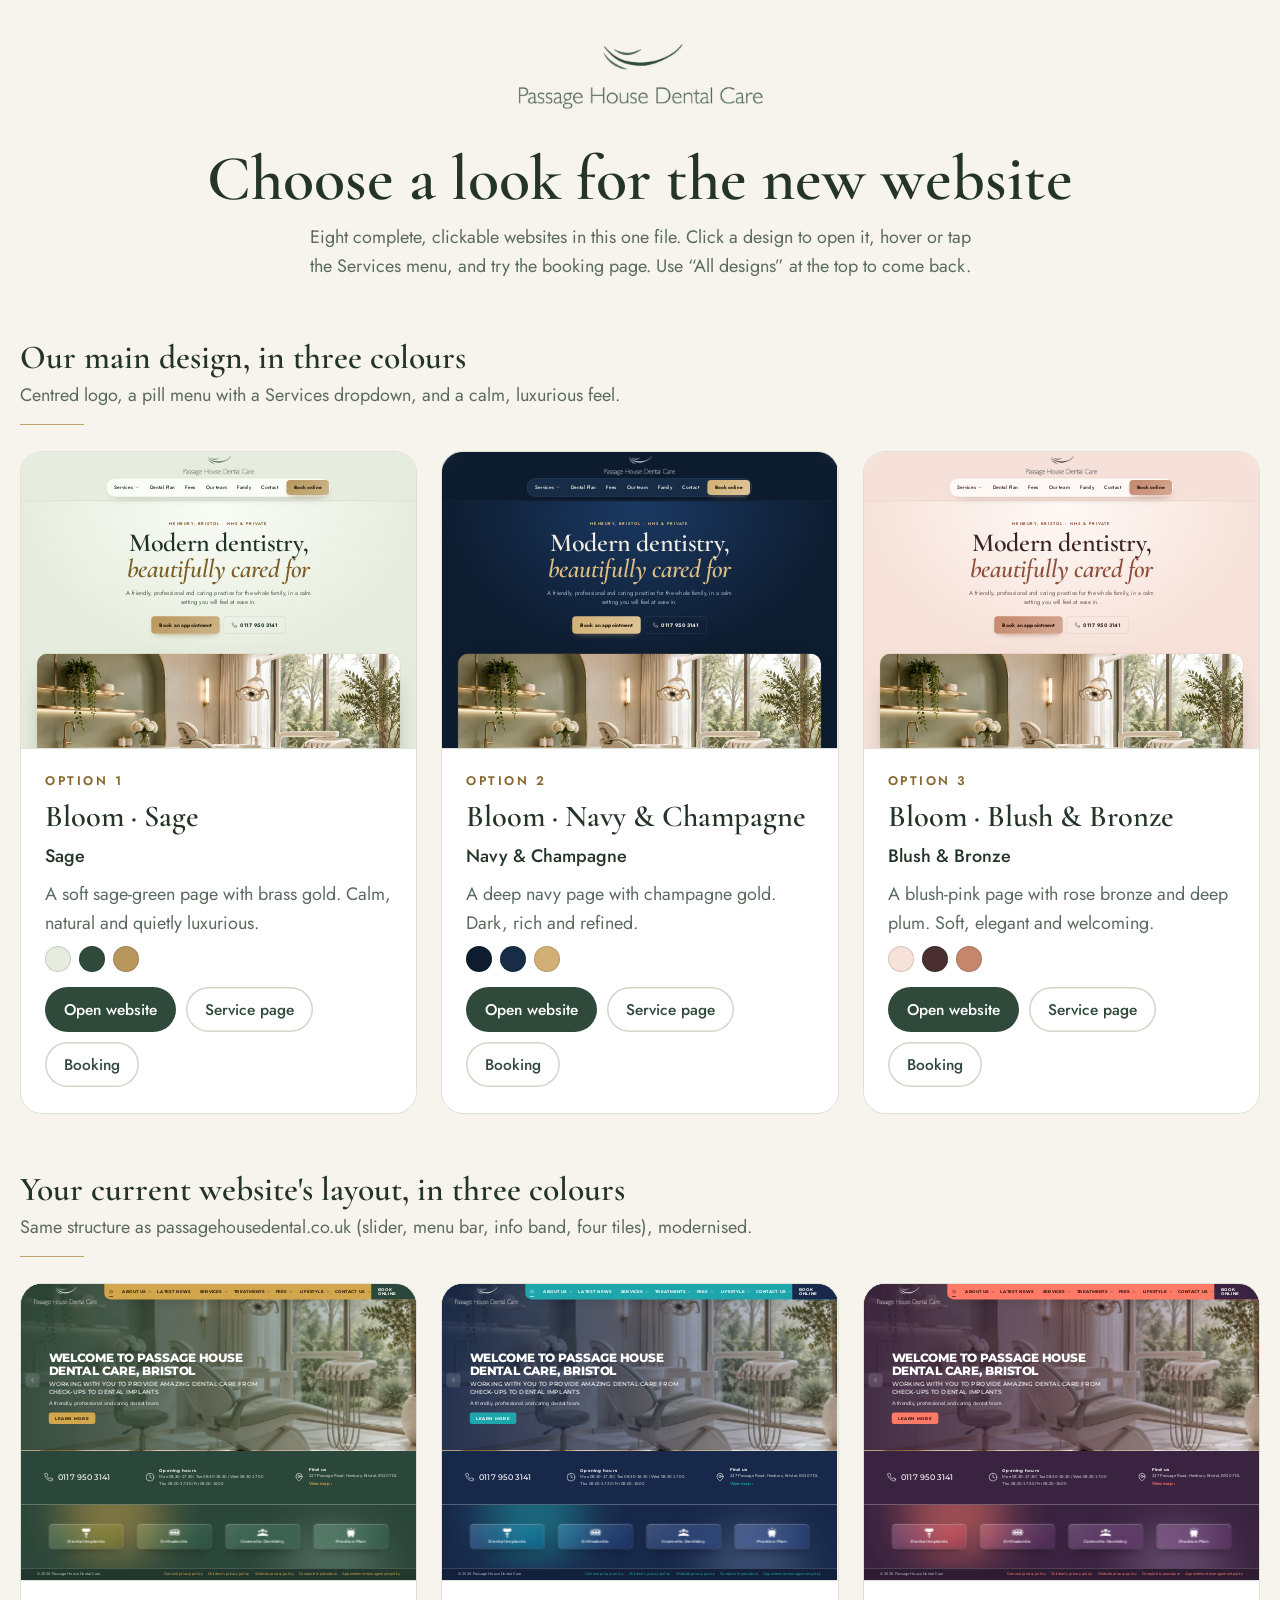
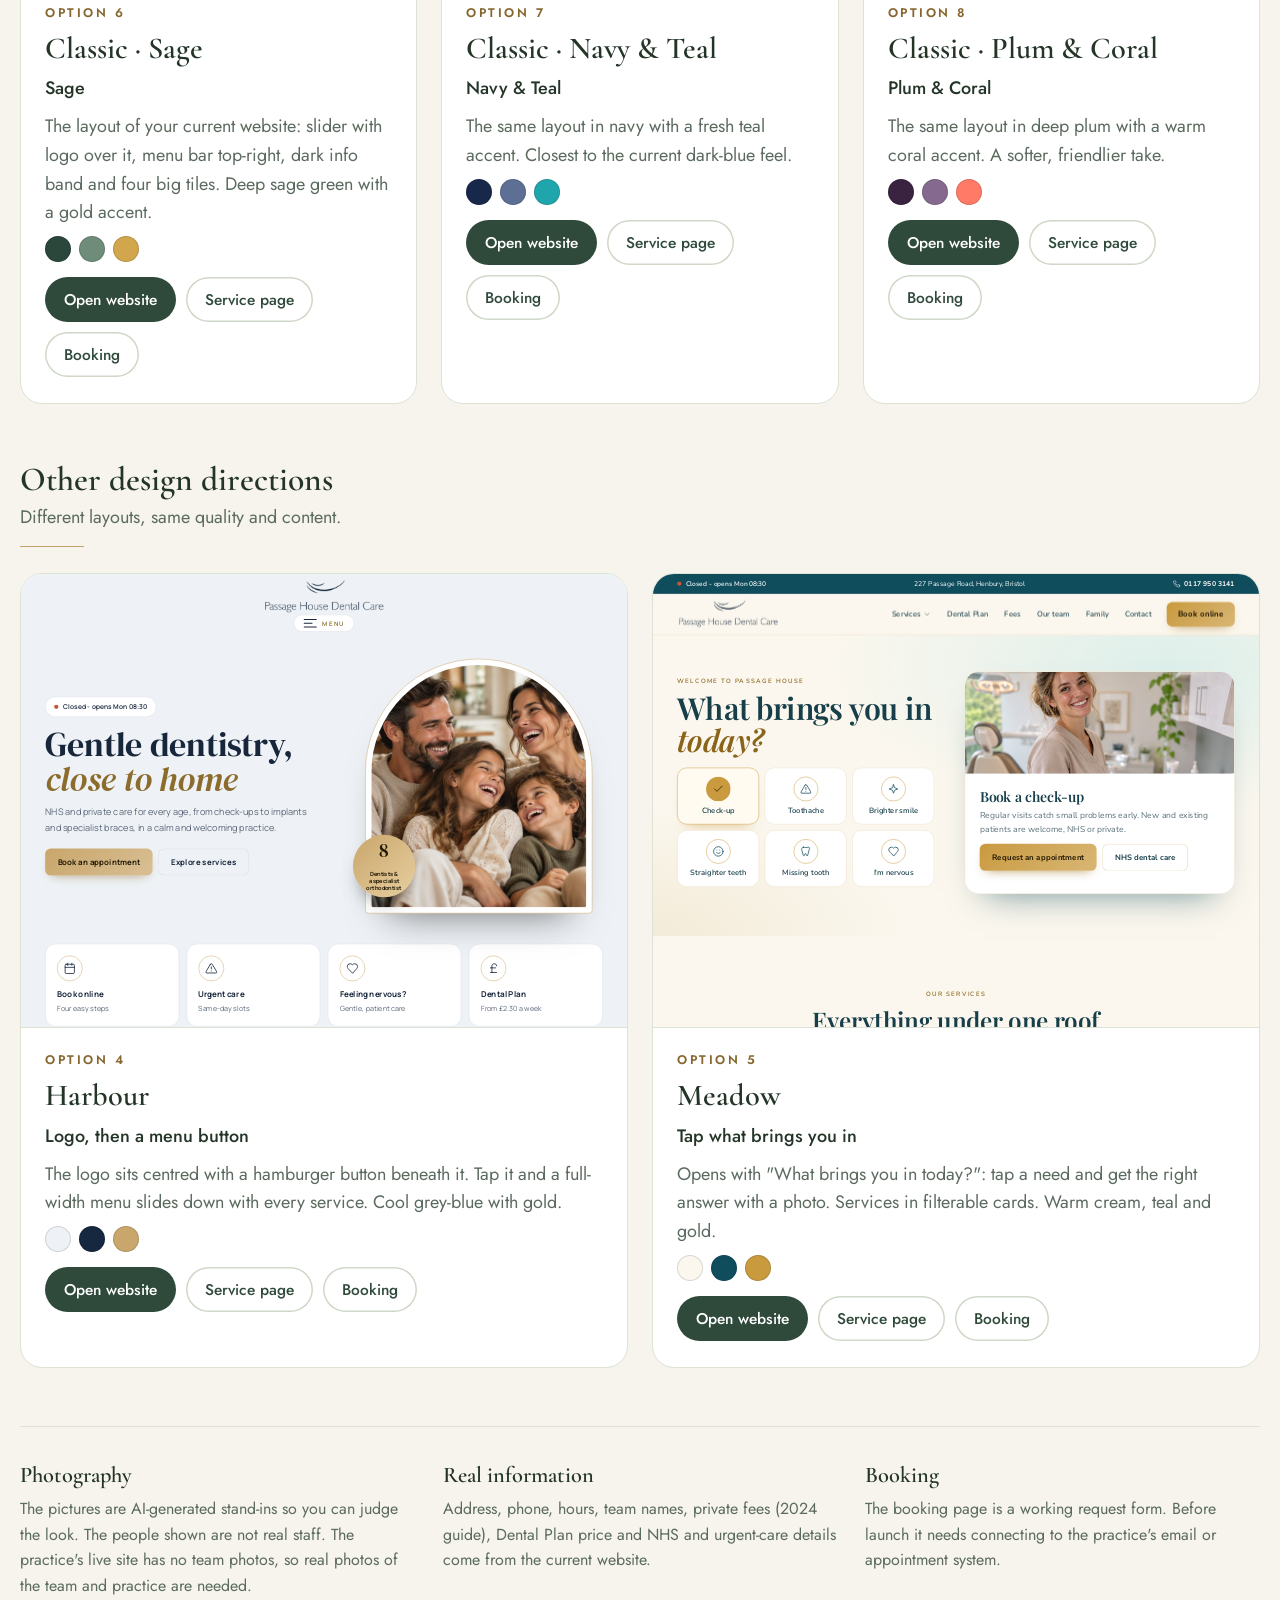
==== share/Passage-House-Dental-Designs.html @ 0d834fe5 "Classic designs: balanced one-screen home, even spacing between hero, info band and tiles Co-Authore" ====
<!doctype html>
<html lang="en-GB">
<head>
<meta charset="utf-8">
<meta name="viewport" content="width=device-width,initial-scale=1">
<title>Passage House Dental - website designs</title>
<link href="https://fonts.googleapis.com/css2?family=Cormorant+Garamond:wght@500;600&family=Jost:wght@400;500;600&display=swap" rel="stylesheet">
<style>
*{box-sizing:border-box}html,body{height:100%}body{margin:0;background:#F6F4EC;color:#243528;font:400 18px/1.6 Jost,system-ui,sans-serif}
.w{width:min(1240px,100% - 40px);margin-inline:auto}
#home header{padding:44px 0 8px;text-align:center}#home header img{height:68px}
h1{font:600 clamp(2.4rem,5vw,4rem)/1 'Cormorant Garamond',serif;margin:26px 0 12px}
.lead{max-width:62ch;color:#5C6B5F;margin:0 auto}
.set{font:600 2.1rem/1.1 'Cormorant Garamond',serif;margin:52px 0 4px}.sub{margin:0 0 4px;color:#5C6B5F}.rule{border:0;height:1px;background:#C2A26C;width:64px;margin:14px 0 0}
.grid{display:grid;grid-template-columns:repeat(3,1fr);gap:24px;padding-block:26px 6px}.grid.two{grid-template-columns:repeat(2,1fr)}
.card{display:flex;flex-direction:column;background:#fff;border:1px solid #DCE3D5;border-radius:22px;overflow:hidden;transition:transform .5s cubic-bezier(.16,1,.3,1),box-shadow .5s}.card:hover{transform:translateY(-5px);box-shadow:0 30px 50px -34px rgba(0,0,0,.45)}
.prev{aspect-ratio:4/3;position:relative;overflow:hidden;border-bottom:1px solid #DCE3D5;background:#eee;cursor:pointer}
.prev iframe{position:absolute;left:0;top:0;width:1280px;height:960px;border:0;transform-origin:0 0;transform:scale(var(--s,.3));pointer-events:none;background:#fff}
.body{padding:22px 24px 26px;display:grid;gap:9px}h2{margin:0;font:600 1.9rem/1.1 'Cormorant Garamond',serif}.tag{margin:0;font-weight:600;font-size:12.5px;letter-spacing:.2em;text-transform:uppercase;color:#86672F}.mt{margin:0;font-weight:500}
.sw{display:flex;gap:8px}.sw i{width:26px;height:26px;border-radius:50%;border:1px solid #0002}
.links{display:flex;gap:10px;flex-wrap:wrap;margin-top:6px}
.b{padding:11px 19px;border-radius:999px;background:#2F4A3B;color:#fff;font:500 15.5px Jost,sans-serif;text-decoration:none;border:0;cursor:pointer;transition:transform .3s}.b:hover{transform:translateY(-2px)}.b.g{background:#fff;color:#2F4A3B;box-shadow:inset 0 0 0 1.5px #CFD8C8}
.notes{border-top:1px solid #DCE3D5;margin-top:52px;padding-block:34px 60px;display:grid;grid-template-columns:repeat(3,1fr);gap:28px;color:#5C6B5F;font-size:16px}.notes h3{margin:0 0 8px;color:#243528;font:600 1.4rem 'Cormorant Garamond',serif}
#loading{position:fixed;inset:0;display:grid;place-items:center;background:#F6F4EC;font:600 1.6rem 'Cormorant Garamond',serif;z-index:50}
/* viewer */
#viewer{display:none;height:100%;flex-direction:column;background:#111}
#bar{display:flex;align-items:center;gap:10px;flex-wrap:wrap;padding:8px 12px;background:#16221b;color:#fff;font-size:14.5px}
#bar button,#bar select{font:500 14px Jost,sans-serif;border:0;border-radius:999px;padding:8px 14px;background:rgba(255,255,255,.12);color:#fff;cursor:pointer}#bar select option{color:#000}
#bar button:hover{background:rgba(255,255,255,.24)}#bar .sp{flex:1}#bar .pages{display:flex;gap:6px;flex-wrap:wrap}#bar .pages button.on{background:#C2A26C;color:#241b0a}
#frame{flex:1;width:100%;border:0;background:#fff}
@media(max-width:900px){.grid,.grid.two,.notes{grid-template-columns:1fr}}
</style>
</head>
<body>
<div id="loading">Loading designs…</div>
<div id="home" hidden>
  <header class="w"><img id="logo" alt="Passage House Dental Care">
    <h1>Choose a look for the new website</h1>
    <p class="lead">Eight complete, clickable websites in this one file. Click a design to open it, hover or tap the Services menu, and try the booking page. Use “All designs” at the top to come back.</p></header>
  <div id="rows"></div>
  <section class="w notes"><div><h3>Photography</h3>The pictures are AI-generated stand-ins so you can judge the look. The people shown are not real staff. The practice's live site has no team photos, so real photos of the team and practice are needed.</div>
  <div><h3>Real information</h3>Address, phone, hours, team names, private fees (2024 guide), Dental Plan price and NHS and urgent-care details come from the current website.</div>
  <div><h3>Booking</h3>The booking page is a working request form. Before launch it needs connecting to the practice's email or appointment system.</div></section>
</div>
<div id="viewer">
  <div id="bar"><button id="back">← All designs</button><select id="pick" aria-label="Choose design"></select><span class="pages" id="pages"></span><span class="sp"></span><button id="prev">‹ Previous</button><button id="next">Next ›</button></div>
  <iframe id="frame" title="Website preview"></iframe>
</div>
<script id="pack" type="text/plain">H4sIAAAAAAACCuy9e5PjuJUn+lXQWZOW1EWxSIqilFJXz+Zz7Il+OFztsH2rajcoCZLopEgVSeXDsj7X/f9+shvnACBBEqSUWeWZmFh4d7qUJIg3Ds77tz9b0DRYRenZ5OP+LFicTc5m9plxtozDBU3OJvx1H55F/oaeTc6uwjjekP/v/yUf/BU9M84yf3U2OeN/LGg6P5ucXZI0XmYk9Ve0v0oojcjWX1HyGGRrMkv8NCWrOFyY5NoPNwaJ/GyX+CHxowX5sgtoFj6TcPe0S4J4l5pnxln6eDb5ePbm1ru9ubk7M87eOHfu5eAKfl2NL0bD67PPB0N031F031F0/xf/4Zn8jlyv/c3WX0XFUBQv8mEtKN2SCAoUA5qLgnxQN35yb5AkmK9xRAldBhFdSOOwbu3rgQW9t0fOtTuCXzfOlTUayuMYKMYxUIzjKtyla/I7cpXE0T+KUdQe52OYwZv+NojupUEkcUrJDMtir3Gg23C3McmHeJkZhIZ05UcZvnyk4TzeBNFKGtSdd+vcXMBQ3EvnbgAb5s21Ox55V9Kg1qq95RaD+r2fzOJdkg/ip3gVGyRb04j4ZEOjHZntsiyOiuH8tqYkjFcxSYMsJXMaZQldsCH5ZO1vZrtkRRP+GZnRiPrZmgSZSX7ztyRg4/HJcheG/cdgka1ZM2kYLGhKFvFjxCqjDzR5JilNHoI5Ncl1HIdkldDn/izc8SnE1Zd26+2dc+fhKnvOeID79vri0itNyEY1IcNiQn6m/iJ+zOcD+vy49jMyS4JolZLneEcCaTZ+3dIoZb35dPaXWkGSxQv/+d8/nU1I5m+JTyJKFzgDK5rBNJMkWK1hTtJHmohZ3K7jLDbJBzb2FOpZBmFGE38WUjL3k0Vqkr/4yYbME+pvDJJRfpgrM3J3dTe6vYV5sO7c6+E1m5GLy8GtNCNz1Yx4xYxch36aBvMjBAi3hf8c7zISL2H0CZnvkoRGGXmkszTI6IStMR8lbqH4gSYkyAy+0/yEZPG2j1NikIWf3JMgWsZkhlsmWpAlVDsLViQLQpqa5AbODNA8wmgenz+YBeLPYW9Kk+Fcud7gEqbAuxtfj64YEbj0XJmYzVXEbKScDE61fqN+WKVk/Jk0Nam/yecniBhB471dJjRd8yVkfSbXYZzSNCNZjHtETCTMCNv+S0pDaWj22Bm7OLThjXd34eIZuLv0LktDU9G3sXJofwx3GyDIcSKNrfKweXA5JRMjfMStGifSCNl9RRODLJOARoswoAnJ/HsqjWpw6QxcpNpjz7sY4z6+uxtdeaOzz4fPxlkSP7JbNAuyEEbw6y4hGx97AIMz8ACuE0rJPA7jXZJC3bsZjJWTrRDJnU+2QRiyTci7nJ+9RRJvgSgZnG7N8QLNL8t8JYIF9IXd5XgjzgZs7kXn/qY4Ep2UT1tLVz/A5KZZsptnu4QSPyVbP4U9v453KV3QKPNDcx6bu3vSZQesOE5GcX4Mdnjw4PQMsokXNImClF2TvPNICfAEzCud/zVb04RPK1kECZ1nQRwVnbwJlkuKI2PjSQ22Kb7s/DDInnHu5nGU8RPJ28PLaWOz1Zz5KbT07nty5ad0Qh78JAB6118kwQONSJo9h0G0Iss4wUORrn1YwXm82cYRjbLUJLf+fC06mdIsxXJZfA8kGldvsUgJ3FpwyYRxfG+S7999iv7XQ0Af+1niR2kAwyJ7OJ/Byoc/JsTfZfGUHD5F3xvfTyYzuowTCr982L/7WfzUT4N/BNFqMouTBU36s/jp8CmaJHGc7T9FhPT7FAY0382CeX9G/xHQpGvanmEb5sCwe1PS76dbuDQqRQauYZtDzzA9F4qxqmaryZu7we3d7XiKfzmTN7eXt8ObK/gTboYJEP2LuyH8vVxN+FUIf212GZ28GQ49y7uFv8MgopNkNfO7jmO4luENDNN2RUPsoMrfsydYadGDbbydvLm7867cS/4na9W3qOXzqpKJ426f4HUym1xcXLDfW38xmYf+ZtsdOdsnw7YeHg3bdbdPogfL/iJIt6H/POn8IYIDsIH99YEmwbJj/AeNk1XgGyn8iWPtz+IFFs1o0jHS5zSjm/4uMFI/SvtSsU0cxZPOf9LsKvGDKCU/x1HcMXYBvki3/pwa+S/ek9Uuy2jCe+tY2yfDfXg0hh7r6+FTtM424T6dJ3EY9md07T8EcTJJN3Gcraf9Rzq7D7J+Rp8y2Cm07y/+vkuziW1Z5/xbM6RRkBrFTwKD2a8p3IQT2IAH9pz9t8+qrrUIBb8LNts4yfwoO3yKsJaNn6yCaGJNZ/78fpXEu2gxefCTLmyf3hTITcL/Xq5602UcZRPXsog92j69s01vSPhLnOBePh4oyDsCe9ePssAPAz+liykONaHRguK2jrdZsAn+QX+iq2AWAD2YwsW/DOPH/tNkHgbbw6co2KyM9GFlBMvE39D9xn9i3CFO01TshFkYz+9h0mxj7RjrgbF2i/Fhj5b+JgifxYDEFmLj6j+yCXUtawq7v88n2Dat4TSksMh9WHfodN+0HLo5fIq2eQPEIjY+8vds1oJoTZMgY+NdULjhkGREcUQPn6JdaMRh0b2tv1hAzdB2mvWBnlFRNANKt+cEZB6Hob8FksF/TIuZgEVFztoIou0uM1Ia0nlmQA/8hPp7XD7Rr1IvgSYt4/ku7T8EaQDNxbsMaYCzfSJpHAYLvtLbeNub8pf9eLlMaTaBA8y7l/iLYJdOvC2QOTO9D7b7bcwo52QZPNHFNKTLbGJ726dpFm8n/bG1fZr+ox9EC/oE57++EZeVjQgbU0yXDd2zx7X24fm0INqTLN4S00lFn9hY99ABm3f1MfG3ezaVmyDq2g50zIBZJX0+dHbSe987vSlbt34Q4RzhGfwUmU/9lM73vG993I68z1t/0YMSwXy/DOmTWNlP0bvvyQpIDXK7of+Mdw4SK36Z7PnNOPl09ulsWpnLIILpt4r5s6bbOAAi16cPcO1hQ9MYtm0m9j22Z5jWiNHSYr77wcZf0ckuCbufzhZ+5k/wwbv0YfX2aRMa54Pr9GFFnjZhlL7vrLNsO3n37vHx0XwcmHGyeudYlgWFOwTn8X3HsawOYceI/XE+uD0fXDNxhQSL951IPKK/7ZLZLqTRnJLseUvfd5aJP8/88Jc4SGmHAANwl9AvOxrNn993zIsOiXabX+eZ/0DT951Bh6RZkM3XvwEL877D/ui8Y7W/Yy2yP4A9ER2E5XWGRR/F36z8+w5MxbkziHp5TenD6nxw++msJ1aPkVmyTeJVQtNUWj/GArQtHx4FC8+BNeXkZrB9kk4028PLONn04yQAUgHfFE8n6dwP6V+7bGXTrWH1evUThGdW7BHbsUTfE/oAggV02fx7Sj7CmvfZw897sWksqTX8FfoZHSy6luGMt0+G1ZPPGf+ImBcpPzTA3vSMvApil15I3/YXFIj43A/nfDiBYfW+H1ubFI9OtYNmEOV9tKU+8qPFym79xA9D/+nz/jEIw/587UcrOskLi4lgVJMtnjnLor24UtgB78OZnfohyERBRjfpBJgdmkzhqg6Wz32xyPzxyt9ObKBrOZnytk/EKcgU3LclesUGnMyaFk+mf4yNKl9ansVvOOAhGHWtX1nWkG6m812SxsmEkwlGAYBLXYNmY2IRG3q6fSLI+1kG/D/TGvcMi3ic1JI+/MIe9TfBUzeISJqsZkbRXeJZ52zJtz7w/T0DCRVhtVusbmc4NMT/mYMhI0Yyyc63jOkMxaZhvHDPKLpMzEF5qxUTCK8ObEEna6Cv+8q56dqmNehNTxw/3jUD66QJGL10Atye6Kk/z4IHWuuqeTESRT4ughRYgkVxSE1XRfh5eXO1jtNsL+0sqWtlPkCeC9FlZG3M4faJTzOciF6paj67rd9y4fYaWhMfg8piX9vwTJQo7/lcvICGfXMnfwX98RO41hYBjbKu3JIh/9GDzljW+TvRpyjuJ3RL/UwmYdJ9CIeJmMPS/mLtixGXyyLJZnULyhLGPmi1kLCw3/sjd7hjWTlHu0qCxXQb+nNapjuNc6Y+PxfVEfCukGCzkngexwOWZ2g9PPamfhRsGL8aLis0m8zibF1UYi7iSN6u+R3xt24f5gPa+1/39BlZ95SEy/0yiTft18vfunDYekRsfa93yOJmai8mm9E2Ntnst5L57I9z5rO4bIFkCo7fq/GTQ+v8yLU6sNp5L2u6CZ76s5BGiz7oVyZRnGz8UHl5DlKDKb/NQY3ysT6q3jCeVPWmThLZ7JhxcYWaFwfxlO1tNi9DaV7wN5dY+iDp4vHGX/kwTWcM672hi8AnXawJ56G3Fysi9nZp5eItjcjMX6woW72nPjw59RrO71vpCnTFn/yGHFrWIa+YBHx4F8XoLo4t+pu5O3QHfvm6YP9PoqdFI5O1n3bNIMU/eiSQadYbZ+kPvZl0zLa7MKXEAX3+MoiCjJaPDb7eW+d7Ret4m7gjw/aGhm2NDHPYO4ytcxRe6uVhomqfWL18Kfr5/+paNPklX6fQn9GQSZZDi12S7+xcKwDKkl6VFTFtl26YXFwc5N12S5O5n9IS3Qe1VC5tzeIsizcT2G9sltfOvlhxpoCB+9kYmN7Do+GOQQXD9yt7C48MeDeGd8QioHtidW3R5LatVQgcj2FjhQ7QpIpuwJsWygjPma9ZZVGc0X1lMzYOS5ZCn/oLmvlBuC/dAPCffkY3W6CNoAHYbaIUSPbGf+pahr1MemQAxBtPAp8Ihw/1AjVR8qlJMz/h+xQU4j9OlkGSZv35OggXhniI0yu/2Uvd5UfJT4MFLUhsmgXz+2ekrDYK4OVB+Ftp6diXnD2GvqoZYgU/DHrMnuCj7Yp2AnmTeru2K7dL1gNpcYAtP4g3hT5HsV7Sgg7l+kw/bOKuikJ90Ovs6z2rkK1hTmJxor2ib1gBCYO8DqSGeR11ssjaTmhY/qIqs6Ausz+j2SOlkYq65kKMCxRfrBOusnL2K1RXvuF4VcR0axwJ9pSzVUKDwlRFxXE/[base64]/6l9OGBJlkw98M+0hpQzZarlpaxaEVeW+Qc2MfoDVDThDyug4ziSgGbDZrdaYmkFLf+0v9C2I2b7o9utnL5V+02+D7dbTZ+8vyVVBmvU1c+Mmz6K/qdgvgwauFWd3XN2lDu5WQiTDp82P2Nn9zTChtf/[base64]/Wwyq7D6rIeonvVC7iQQcGFFLwv7JztW/GjPjUwI8YILN6Wm88Nlu2jy0Vd6CnNZVVcGufEjtL0dRxU0fcl/Zex7QdO7F9wGdF4G9IXDMlVMYUZ9Tf1XacSGEWrSRpHBRdpfVvh5TRCJum/hwpemvWxpvWWzzhulZJ2AG8QFzX8+FNWgTvDUs3E9B/2frql86yPdu2J/Q4N5eWJkIw5SY/0ybi+PdF4+wJ9Z1XbayNJNkpqUKNJN8/fo32iONq9Jl1z4e8gMWauCawZUOqexMznrgS5NJzQ0AdNfu7OMFkHiwWNqtPYbij0Z2kc7jLK1cRgaSZ9G4zS7vAcf03Ly9Byb6LOm224ugHCcXp1zZadb4NSWcsrb4aSVDI6nXs+FFXkzLLD1Irt0oiL0kjxdbrxw0I4xHtHlqLHZRnbga+bePJ5Qh/3p9D0GsUYcLo0XweSfITXEt5AwIdOkBmF0nhHQtF+mpMSOHoK5TPzimolGirVBHN2+VqC768Kgs99nMaoYhvmKrZvLZOAy64J7VaOX+VeVJ2+6q09Ve6J2kUCLZaUiXi1KUrzssdFu4g+fjWfsAWrXX7Zev8FOjLONuVCSKEohL4QM/NXL1X1Oi9S9R5EU7XVyN8cn3vovj9XcJLF1PIi34afm8/rTcnKjG+t3lRzCG7F6iP61soEIH+JxUi69aN/7eKWFN58SedzMtsfEVLLSwZTfMqK2cuE2OaAa5eK1ZrFT/[base64]/yk5juYuWHF8D6YBblaEPyU/3zFat+pel9MKa+KWBOE2YeQtE0ZeQ39LbDKsMxmjV5BrqYWm2X1/5if1Ra2LtmyrsfKg20BtmD09ajUaNPGzeVXq0yY0b7XjhE+qU1O7fWR12jAttWfGUd6k8lxKwwTPgL3K1VzS6ebFA4XmETYLaTIGuxVTsKwXEY7MzHgxu+/H2+yVKhLBTLJK9nUxsKyYPfCCBD2193V5r1DRcQehonJ2Vde5G1kZDFvRqd9ukrKiJA82LLAfhlX/OpngSV2aSRKgBxXXZcB8yExaaxfw5MlkHAwbdUnHKl0w8mxO5ms6v6eLt01fcG1tRdh1jzn1OU7ZqU8+Ie3egELbgMSlJ00b62/J8571+iXu94N8spb7/MYp7jYpQgENBuVwCfyMhHRFo4VhhquKFF2wZoNTGMKv8euw5Q0stjvE3h0Xpm1BN7E4YT4ptSMolXjpqWNflc4dm58SS6Y4cGXZveHEVWw27Qew1CPVfj8lfqLlGMkVf5uNyQk0j0YRf7IWojjrfkSHf5iw+LPB/sARzeKnz728fB7FIjFfJf9qVRiId3zylYFP8iUnTRW65pV9j2sDZJNWGWb5mRgKD0PJL6Hpv45W5YqpfhI/nnSeGswIUMn+aPiN+6J5L9nK6vbLBmeShrMBHcwdktW7HIqYKQ2/6qywY+izWNeXGHMFt1Dio72chqc7hTWiTMXH7fe6crqrWmjeVM2CdkLfZd0GaohlE8gRv6BCR1l0oORlJlVj5WWQ8iiURfz1TCm9zu5fpisQfihj3jkoSsxHcFTDr1jhif2ub/PqkUopDJBOswFSWnOn6rHaoJbOW+K3llQFfMDNFSp75ey+z5yzayJc2WngIEoSE1z4OIUdu5LA7RauvxYGPTNeoi6Ev9h1vTG+RfKNhei9cV2/JfvHxltm2q7GTYBnaz68rSRSut58XR3SuHEB8HMfrysIXeg1i7oo0AoH6FKkqrV96mHQd+Hm2bgdDyr3Sj8L5gdeAWouDaFpPkFKORQG0xNUnHkzsqLUaLeP8G6XFHXNJTE2uj5PnptPEwYol6OalKNHnVTIfYXwL2b6MIREZ+S0oLXjp8yOU5qd3NlN/Q3aUnnlJVcPro0qpNoSZ4mCrXS5EAxJY7qA8rRtE7qkSdpP6GI3pxBYwBle+JNNojIvQX60+osd37+mZW/SIj68OH1wfFmZ/jzeRdnElkrJ4XtNNR0NRCekOfpQEdl3+AQpdubxZhNHLCfEB+anzlvYJZgGAtgDzGrBU2qZ5JeYLOgWIs+jeUDTKfkJo+mDlEAQehz5IeliTMuCACkh1ze/kGBJ/Ac/CCHeqscyQnSXuwgXhnR7BOe4s0sxC0cwzzoYxvbgJ2QRz8l7+C+mJjAIpHxgD0zx8Dak8E/+CVs38p48BtEifjQ3fjZf/wxL3e00rTX/qNfpseI0zauDRFcNlbHADIL/9DD9RZdzXBP8rFoddN6cQw6Yn4I0M/3Fotv5e9qBoD14nc/Iv3VTg8x7ZE8Smu2SiHTn5J//hEH3zC87mjx/QB45TrppD9NmyN/WPr5MEv/Z3CZxFoNUYKYhZHua+2HYbar3Mgy7aY/VDbWXAxp+YmFP3RjCjLegU6BpGsRRrxrYwCaQR0m9J//W7fBopw6LUwyWfKskfAuwD1LIM/SeLP0wZekhIKLxmezFC97chyxO/BU1VzT7Q0Y33c523Wcbr98hb9lkw2lIaWay3QsDInNYENKlPbI/sMqhG1j1P/8p9gHZ826bCd3ED7Qr5pkQChEmvLdEbAt/sbiFcCVYVxrRpNuBzzsGqe1y9r+UZr8FGxrvsm5DCSI6UNkvcIXy6RP/E5NTmpX05FkxSMfuNExNe28Vc2SQC8uSu3cwyEh+chA/sQXl/vqAGS9ETHgX6YuRUxfFLss7hdwhli8mE1aXk4R//pN8xxcMC/X4EZkWe4+lBnlPIvpI5KLdPclJM7FN2yDUT4H3k1Y4kw7dz362NjEFgkFs07Js0mfPtvFj1zHA54R8TzI8Y8Wc8Bb/z/8R3cB/+cu8ocRfsrZYvhL255RgXH+aXYor5w54um7iL4u921KErwabLyCvCfUXzx/AX5O8f/+edCB+KaQZ7fRK0zxlB+LYOSg+EdSuvOZ/YkH0sIZs2ZWkhN1rtyFMzb/9W7dTuu0kosJS1KQshdKvM8hwR5MOJIBi/SS/+x35Lj/qxeoHMV961ffS3ofUVgFNpQPLn5jLOIEUSaWysFTQKxqZQVrUHK3gBY3MzE9WtHYxBBEcyiA2d1HMetDNy5Z3zcEge8xsla7jcDEhlmk77Kb8mTHmpINhhhhzfQ7/[base64]/kEQCe+o+lH63Ntl4sWYnMRpPM4iug86xZXAq6RBUOlCbCofjSnZhQ/dmFhdsA52JBOSBQvOgBiNqOEUMWWvC+R3W5G+iSzeuQd1NKb8hGT70m3RI3hj61BXPBgxFFsyQ/E7jUQS2gTt243y2812MflQ4IHRE3p/[base64]/aCYwYesLO+opmV6CWCaLVdQiutX8q73V+WE2mDyY/[base64]/JX0YdOB+xIuJsuLAEtm4JkV5f7GytXXvHf67uniznki3xML3KHruwHfP+P7Qf21eqs0T1tI/cq88VtU0cfOVGKa8m2mYD92KRxOngjjlE0BP3PCtvbTyyxLgtkOZoMxK1hVp1fiSxa5KgNyDGeUKzK6nUXwAOzRQlCuXyDPJ7DgrBY+grw9fwvqmGtQ/HcXcU42oYk57ALLIPNn9m/G/87w77LU8ZJ9ySrKt9eUVZhvI6nvBc8XC56PtVqckDCOt7hq8yfy9j3pZk+kT+ZPPbaFptB5fPwMj5/zx4v8TmgkY7DVoNJ830FVOUlquN2gO+yG70kz3TA7oPqpz85CeeeseeHvvqMFz49ZiLsd3+A5B3nYnIHWd3UGQoNRHazuc6cnseRKIgeJalkX2thpyGfbZ8XUZGyW792ZYjLmYTC/b9J3IEu5Rd1Nvmnr04M9gGKSemMG9710mCBhbZ8+bf1ogXc31vrvsOg72iET0sGbpFM95Oyf8mA/c0OEeLLyxfB7yvH7sLD+qUNXDZSrSUoDZTIQ6596m93TZ0iOXN9kKFKa9/SZyee36dzfgnT+gpbV+2XF0tKzfOpZzCYZ2O14N4dbAz2PgHmlNEoNwhqGgrib2zdZMcuNk8yW7rSZphUBRKWlLawi5AIcICWtLF4VILZBOzd06e9CuEiJbzI7OqfIis2aT6Jqo32jhYR5g8sEp81kLSrmbAN1bBSrXdti9cWG3Pokih/JO5ZGv5MS5mKsFEV+T96Tj9EOuK2PHWs8GVgdUB6O4Mfn8rOx4tloYhXPLMW3/JnHy0FLn6fk3TtIIGyaH/yMBIsnMnuGzP43/vOUfNhF+MiCHv639K4kaYVxtIijX0Byle/5bSFNh+aNn1FQpt6BoJt1OzTq/8dVBzU4wYb+P3FEJ6RzuwMR591PWF/HII+U3i/85wnppOs4yToGrtKEdJz+IlgF8GATRJB8Wn4EZWxnwrhrcsC9s/Gz3+I/+kmWdqFL0JtuT+YYQPTfH6Zkq9hpT7DT4o9PJtgRPpP35Ml88MMdlW51qAJcvN+TPazOBJiNn1FnapDfdnRCHIP8hS4mZGCQ39a7CXENcpcEEzI0yAc/mxCPHHLZEzWpe7KYQJUfY5NPw2eDbCZM6vlDlHVjEwZqENvqkXPiuOR74lnkrVyATQ4rcijEi3xkmyBKu6lQJPhgYxCqn0knV5EUNfofrc+stmpb/kebveGkAeqDe0/aGgY7auQ9+f3HyFx8NtCTyRA3ZCELoZiORX/3OxKZG/Lje9ZTfPjR+twTL36Qn9ufUb/Dq0NhHlsA5ig/732yi7IgJMAUic94l1GtV2v7h0rTyARKtaZ8VH4m1WmV6mSzGy1A0xaZC/IWtCznZGSQe+RGyeM6CCnpfvf7j9HiMzR8T34gI2iJf1R8MyX3b9+CFlT0AfEcFqSP406xDx87H3Zwejo/4yHq/LYDRrbzF+QcOr+td/DPXRLAPx/8rPMZm31LOvg1dqIYQXGJQQP9KH5skfbqWjz4a1pWhIqrhOc249xMwQ4ULSJJBpeztiZRcyW2oaQHwI//FD+y/Qo3TGQuegqdLLsAmu+KKx5b8Bj8w08WpLtMwKmAIhoQ8tFgMN5MSRRjNmR48UyzBqPg7J4ZBNkAediCrMKf3fcIZHDjrcLfVTNp5XVJtPIzOMX/+eHXX0yclO6/dTtvwAPFz/xOT14cmXKlzNwBW/t5SyeE3SZLJmtPSCdapx2DbP0MpJwJ6dCnIAUVJ5DodTwhHT967gCsSpZ/DFSd/c4JG9PqRbRixgA3iM8dg8zuewYCtcgvZ37C35W6S4HS2tPSwOlfEiTA+bfwLM1rhg5VS8CzosTjOv5AQ/n94zouWq9qrtfxYzeS+DDeq0JTxcaq2Lhb2Ldbk/nSCUUWbN9toTPP6Jbt3O9g505lpcBMqZubCTIeyDXO8hoRswMJ9EzF18E5DMgP70nUUGK+S7AInqReqUMoce8Seeag/+8/nQFBiYC0fDoTE4m7fL5LRHfX8mfo0gol56i5hqLrHlmb+Ly7J5xlZdotSeF1kJnhiPxIbND+ze6l+fSTjC5Eo6DpeQ/vG3RKXBVU1umSPrnwpuWHv8XdPdQ2gf8YJHdTEd4Y/0464LGCMhpDNOiUO1zvI1B1uzMtjwhm3e2J5DKS0qs4KhF9yvgkN22PFbI904oxWtrUrEBFgr1HymBPyHffIaFANsggDpt/gwzgTZe9gjMHNxgvGGxoLz//L+xsSc3L9nKuNpApR69+aGAHizTH5D2J7z+mn3EKGZNRGj/78e4d+QDn1y50nKiD+AgIRu8/ncGQ8z2s6DFu50Qlu2HS8JqYXEwkeU8SwU4ugzD8yzqGJZKWquhurVucRH/7nvGK5c6194RfDt++J7xiZU8quzefvvIGRm2jn/k43anJoimr7D1ndZ/MYIE7pVggaAv4IblKzPvDa52HQRTMAz9SVC37I2VwLrpz8z6IWBOZ+biOgU512S+UggF1KUizDhSWynYC8A6MMlnthTpMvLO4ReK3n38C4vEDcxkhOFvvP5350fOnsx/vwE26cEcjfWBYmFsY4Cb88I599SOQbBieufG3DSMRLWDZuQk7AGh8UQV00fx7HETdjqTUYlOKI2UcQ5kI8aG8cHuw6vi3slRWPtcD5BBSmWF4BuLy8bNBFlxOveFHbgHKt98D+9gFhwKL/f/cV4Ux6/A9t4iD2dRB3Rd8iLUszBX/1UPWfYptPkJL/BXQcOZzAnsImdWPj4vPPeyYud2l60JQXfR6JTP1cpPdnCZb1wVo9le029AkmIP8HEegIeLvi60lGKrS1sK+lffFk0EC2RINfeMCd/epJ6RJIkmTnR84gCPG6nw6Y399OiPIc7z/dAYBFp/O8HD1A85EBIyJ+PEH8HXFfVduiO0/fPnDO1ajehvm43qpmg25d1T2V3XYGBHS4cv53axmsUR9FpYx8uZV9BGP2Fyh0EppKPRZs6r0wt7JnXziC/VRwQQGeD1+nhLptn5PnuS/fwIFfG0hp9KNDltvF4ZTMtsF4QI2Xool+JVV0gxK1LlUujyva0FL2Tl4yo/IZwNZABTB1yB+G4QWf9ufIS3UwDIIwAPCYc4nAnx4u6iUAaXGlGyAtaXw79v3xLN68AU7Zd2OBdsJTfXLMI6T7oa8gyI95jHa7Tu4uyZov2OFN+QcShQFZOPupn5uoLHysclK5PQFByLjByKrHYjs5DPASUne1f+eoyCa/8ZHobxRi62fqTZoZYui8akbFGLCaziHYCE4huLm/3eSmVg5yAGdMjEPkb2O1umEdH75/QcQtJPgAUXpzh/ZL3gW+uDQdoOgjOSPoR+RDd3MwL/pUHOqElJCsWSFYMbeCS5N2qWFpbvzQxjwjXW5Rc9usAaIrTVjLAJOVcElcQo8+/GHd2EAJZTVXfsJLdezDD+WOE6miOqjKqpb4QCBD4roYwekKrj8+AsUroRKIn94YocE81buVVdiLt5zbgVarTBR0HJe8rQG/4gcFwQcwA4tt1olwjATXK8obepSK1U5Znb/KvtR/STLYlqvx7QdqOFAduaUb0FWr3zbL74tJIluB24Zvh8VLi+72QbV+ureK8xYMplaSmTKAIUdHLZiYR7XNJpIzJ+ZxX/48OuHDGLEUGON6rDaXpd0Y7X9K+nJStvXKFrNJQZp9wjtWWUPCEVasf4AsQ5Plsh3M5bXIHTjByE8xB/i6XaNdpWliT/EU8AXSLEC+MGe5r4nxUWG3vXCLiBpFMN47oeqIASuDk076HrV+QhqTTApwi2b0C+9KSl9mqo+NVhLKa5AsHzu+r2Si34i++jjPRQvwKTQkQiV0MueWzfn1iX7L9OL/4Izh/EA9AvOn0E6f2STJJ7iVBmkc8tmVDzGeTVK7RQvmUKkA9SteChEaDjF3bx2TsvgIf/dAz38dbElRNF8l0AfBdUoXiPvJlEI7Afuj84vbIHzccKfn5EBodE8XtA//+kP1wKVQzAHfJokxVLh5RWEmdCDmuuEwpnqsKfIFOENifMD/fn3dDf7O51n7+FVvb2uaqU4vReLgpT0d7CyWAn8qHcLCvbjXa5FKtsdRFWSACLL8EiShjVahI/tMisLMWPMJQbixtL0bLIXCNc2CyB7GJAweKAh+OkI0BM/3BTIJznAcJcjBs/jDWVRYhRwhbM1hUF//+5TUgVRuYaKEK+eYaGC0M4gGJn4zj1oUbkLeZlCyv3Sq6bshEO2qpBMWZLNcgrmKlLJ8CSM14NoJ0/fUwpLlKEN1aG8RU4hrEoGYz0ZgxVyiCkyhgJ+XXlQ9lDZ/3o8oRpkCtMCNcAXQkIBowyi1YjSfBTF8IKhGCYNIKFSellP5P1npSHy8/[base64]/AHkPbL1V1RxQZjbNU3ivYLQO71KrjxIOWLkqawhCQR+a8KdB9lTcwol53+BJubJbjNL98czV8g5SzCjF//0FYkCB9LXAW+ag1Ygil7ekidj0Q0PxZyQtV3LD+ckdIP54QYm/KwlpMI+s6/NkPqLfRXrK6lCoI0sNtR3tum0Z8C2qomykFDWMv8oesRbVeS7s80hjMgxYUzyiOQlz9MjwqqMi/oE6hcCob2toTawDDVJA1YaJG4Vb1tTW1RAy/[base64]/4IVmjaCpLmSOeN5b7OkyO3ApO4EqHg+BcNE9eea6htXtWQFRwLqMwolnqCWBQNKYtK2AiYMLac8cd2v5pBEFvOUR5OJdRDOYNpooBSkPlxGSXBqGIe1EAReHUIagJrK7IXwwO2rqR0ZUm7UpmCtUFcE+1Amv4X0exDLcH/KE/w75hucSPDz5Ny/[base64]/hWu+r972Q7BrTn1VTn8GhO8hfHMn89YKEWqwzauTnbUDnNCU78E+fwaip0JOuQf+pEkIj89F/oJUsufV8+RWN14XF4bUycLDsz9eKFPt4fedpLLk24WDSZ5oWCc0mszCI7smwwNEuxgsEFDRYIfyQHsdJgDJSjpqbbu8VuYH5YZXUC/i7JrIVfckeg+g+pGRgOkyf2A8iUHgXfVMgxkMH4JQqwc/[base64]/V+AUSzUi2wtHyWN3FnyghpR0jkBKyrIcrwcwJZvUOThlbCJQr9QAOg/aOccGG0Ub+ubQlRKZ4sj9ZKGY2NomzjM9lwGxX4WIoZYF5SzactJso5ZUW7ImsJza0GpzGud6VmxcSjjgpO84Fc5zMOxN2/CPirYIKpoLCv4YYPS56eV9qnDgdnl7MlQ3KHYqsLYnQG/tg7mRzW1VGuC9nAZUt5xXwZoXmN5wl2YvzZPMlAYPuNnKeEovUuG14yk9KKa8CZrtIXwZFmxNO/0QHj20opxfhTzC7QHOWRWwvLJND7Rrc4wae1IghHwDQOhx/QpUgPcNcxXwSx/asOqGDRK6jTzbtJHBL1mt5KXHTaIAxYSJUWEyIGQ3bx4U2CAOuqxttvx9XGVGDFm5C+ylDb0cYkmJP4xnwB2quLF8bUAWlbpfv8FHhVg6VGjZGBXgdUmEIDdMjIfF+/wqlEn4Mo6z/QlTe8CShPHc5U70begFvO4H0UmH23TZ8SbyMR9IbGbJWo2gw8X+cPnFjv0Rtv6CxFUOW30I2yp3yUrUjWRjp0o/eQ3+MTaHz8YsgXy3JfUmo2VsKpnQtpftcBH/0E/pqxL9q08kn00ZNKScPF9hIBz3mjLG1wuPkK30HyrohKLPdeIhcwIFsMM3ZAfqHGQQifToF7gE/[base64]/yB+k2iPZZLBXnlQ88XntpVIvEf4TiaZbE97S/8NM1l+qsUrWMwd07pbkS+81mNY9UL+36mLa7MKXO3jrf1/BqrHa0muGwglaDK1GrBamSVK7U+sZPvpQnSJrP/tA6Z1NU07hdMFwGzgS3AASIq7SVNZbvmDpsSMH88StA4m3K/FZ+STCwVEtwFNleAFpzModaMazGKbggJKbK0Q49NtqjgzkIYMb33+J/6Jz54JKf/vzXP//pb+TD7y//dHszITOAokwMshGZmwzCODW6IJH/EKzwBkcv6CxeJf52/Yw1fZM+obZS2kAPGXCDsIUKFLBm+lTaew84l4g/cuRbG137Dp+iyQQwM/uS52AcLrqQ87MnyZ+AbwSsKplBXnHWw0P904g+1j/1mh0W8+oC4Lwn8OmeQShNmj7hKkD5blnF4aKfSeeYX5leDhd3zAnGdFoRhKsS2qdonZirUPhYScZeWwZbbcOBZZwNu9K5HkohiVXhYKUagcPxk/4KWApwhrYHcD9Jk2C0QwE65wYwlT21OrSi00AUR2A+8Aptp6Fj69x4Y1lWjw9LGJtLgJ916Yrj3LUOEWm9TKDJwDo3VA6HZGiVKDkZWedK3ctfu33byd/VeKaLMqxX4VkqRqWsEms8yC6ihuwAaah9M8tuQHWPVLU350H2Q1W7VDLkM7WLaT/cH3frZBUo5rnk2cmnpDRUtadBhI6UQHKVWqYGpYLtNByuuo9qEK1pEtRA3HIfZNjPttdgpijRjiN0wx630I1DPkxizsIWRYtsnHIkj00OAcaqCJpUElZuBsrvXTRXyaiguwRm5xomp2r73j417P3hsLT5jdwpHdSkgIRVLcBy4hYA8AVMJB/BJEKbGmRZtXt7Aa1Wf+n0cu5CuLGeKwsOWEEmeLD3QoIpV1dMC/QnT+JIWro23kq2OcFtukwIOFKD02u/fv/aZZLIkWoGLR3pi57w7+im7o3KDlr0UBawmlR27B6KHn4MA+n2jvyHP0RVOojZqR7BbUuCZ6oFHES978fWJiVvwTG/J7MpWOlJbEo/51PMqO0EnUA+SmiBjiAAVVzHirpIRR8e10FGkQTARIOUyrp34kWHZxYr51DwXsFEj6Szz0IglCxERcb7a9fq1c3I0E7Tya6d0CgsXWuGGYXo18L/Eik0WaEfi8Ea5eya0pt9rZOgYoiYartBQVHpV6VZwr+utElKlZZEwzGTDT9F+RcKFDuz/LxKWzlC2hTpjIT1ygQi0O2gB0AQwi7mbNrRTY264H/0g2hBnyYjSxn6Izhu0xmWzFKVWWLviz4QK0XKLI9azB/8lhaThUM8BhAPVn3JpxbnRhog93aYNnlx1COQrFTMMYgmjA4jvART4SO9gHklfVTd9nIdNjvSTK5sUP7VA2xergwsMbrQAzJmbmNexXg3LFyqB8AED8YCaXkeBtv+1s/WjGnqIssEQ7IIA6UXjZW4zPwrYo4US9q0fv0gal3C0ntpFWH26x1t7l95+VYgkr8EkX5YINIPUGnAqhAaecZfOV/HX02PCIFVXX8lkkRWzIpHSutfPgFgkz8mV1tNoXzDeijfqIxo3xq91/veHbLL1E57ys0huti8PeolxAaR3gBPQhQDViAgilJ+Axg5OM4r4vqk2eEliTmo8JK5RT7fOcKsUlJZ4Rq2bwPeT7RkvQZhWO3Jg9Ya2SQl+NAX4Q83Qu3yDguk182q74dh71XhSmz4foMj19d69bCq2y71yp3OPhCbtnRtS/yxx9zwUPEnKd2YYx8+qDODB/aCBJvVUbc//B1jdHl/GWSTOXSn7KXvvhucdGegf7GnvjPcYY/hsrMuSwSJ61pd2Y58EAXbh1Dqpe29G9cH8sJ+u5ai36IzDHm6bNOSLK95GFf5AxxCqaeO/W58qIRLYKlTV6c0IZWAhrWfdoPNqidrRwSRwrj9l3qVSLpw8JoYY4R2/ZAcWO1qp/EL5l+HQXD4hzqwD31sW4MWkdCUgyTQdsYiZ151KTNN/nZed6eDp315AzZZPyunZVgdXF1+yjfiS/SaaFYyJBup9BvSZTVaTD0pnqMaYVm3oqqpV/mGNmTvsWEKMyUIGZ8zNb/vMScROT4BKAUeuz7G65QZTbEELzke8A2ZVahGxXMbipximhX+WGnVZt+6u9xid/FptwR1Y9qO9GHOeMCSG5Wn4MzcmhXdO8qrCbD59GFOwkDiSV7vxlROXOAhN3MCw6hkcNxmBkf0WMngOMcZHFGBcvULj9DabuCfsR1R/vT4/qgkwHCHJc5Iqh7u+Dx6vXA98qan8QvlyWnmGIZwxnJeFf24EGn9VfuX2zlXr/JeRenwX+jCKk2WVyVPFW/WKr2ar2pxjQo6dYKX60CKr3LVTM981Q/mp+ZKkJTew7HaX0Y9abXwXXEFqDzhVhXSM+RPX+EjC7ldktdvrqmCe/17ksfynKRCdM6FBtE5R/XUYFwxRDbfqhdVS5psOCx5QOBAQQ5sVr62u3PBpCmYjL8nLD7sRB8rT/Kx8k5zqGo9bCfuG64jkG2h4nSTvl29ud0ejmtWqDgcRxmMC4M/fg+jX7TkYO9groeo6rwhPHyBVx2DqynqzImSgz26JXA4YwPs7a5hjsa9yhOnJ/iv2QoYbsKW6R1j0SVTYoVbhz4H0b7iACKek8Kk/+Z2dH13aZV8YFvyZbgqttqR/V4rfq3sfvJ4SAl6slSMk8K93mAEw6g4fzcGIqt8epiXC/iK5Dq0I247TFppcf/hXH8rtRkgtcHL02D3oAHkqvUbh38jkaHKxBACxqTjgUhpltBsvsbTbx3qJiU0aIM5R+asvNOUcZWDb1VzjbXyeQfJPFEfm8o+MH2J7luMx5qW02modOqV41HX0KryDTRkByGFw1VVWy47qZ2m02v11jpl7znKvWcc3/+yo9ixsFLlnhIKo6uffv31Z9In4e5plzwjhYIg0tB/huzJ5Ld1Qin6sOySR/85nZCZTT74K2qQmUN+8R+eye/I9drfbAGU1iCzAbkKd+ma/I5cJXH0D8pzHK2zTcjhYTCJH+Rbtj+dfd4DbZy8ufVub27uppjzaPLmZnQ7uL6Zsltp8ubu8u76zpuC2WLyxr4Z2M5wym6AyRv3xnOGgynb8JM318ObwdXVVNxQkzfOnXs5KB5gFUBx8VKbvLkaX4yG11ORyGTyxnHtmeVPhegweTO6HF5jeyBCT97cDG7t6zH/05m8uRpdX19eHJqG6BRDtG7t64ElhmgPHHdwnQ/RHjnX7ogP8c65vbl18iFeXly5154YInMscR3DGYwMx/EM0/Z60oCtse3Yd40DvnGurNFQGrC9sF3LkwZ8c3N1N/byAdu3g+HQKwbsXLmed9M44EEx4Dvv1rm5EAO+vbm+ubaKNb27u8jXdHDpuI6XD3g0Hl4ML/M1vXWurauBNET30rkb2I1DvHbHI+9KXlPfdq2ZNMTxnXs7uMiHeOfcWNdOMcTb0dXwcqAc4v+GMbIhJkylLV1rk851nGzixI8y8h9+4m/iaNEx/oPGySrwjZQmwXIqrDeTzn/GadYx0uc0o5v+LjBSP0r7WOhQzhrJhdA8UUgtOaMktSryL2K8bvIpKjs9BJkfBnOFsNwrUre1Z106lUnMc7A1u/qhpornKYPItKZsGoq4sqGI3WsPO5TTsq2pD/0gYbyKBb0zCERvozcrmdGIgqWRJ2ebreV7LpjfP6P8YOUmaa80oiZ3v9mqRy7KfnaMw1wksE15rsVwlzB3l5Ou94KkrxdJm+eJ7E+CRU/0J7GYAzabBrhyj8S/vSju2qvFKKG4wLNerPu4PqDUEyn5Kje3JOVz5PCKiH/gYFF0QVT1uXlytNm6H/mnef7IjjFDxokR+FcRuPL6OP6yDOUVMbJ1M7s8AMIcYwWjaHM/VMHwoyCsjiZldZCqn2Ge6ig/OUmcH4uwj1kL2/MTcsEKbB7GCFJGoNakHlMkZ1j0F4EfFqLWyALQh3PItzwEN4FzQ5rHstuqcy7mg3VOmT6QWRo8zLfloUAkK+fMi7EkRNpDKUqbJZ8qkoWJRkSWwZojhsQS5okHjwfB86ob7Hay4lA15fn3eNorlBS0TzVzQt1CVtp+qLe6QOXVsGr5Gg4VG7nV39mtUMByd7/GGpmTwvsZcTx1rCjxgcpGfkZlgng/K0egiFAga5TTvrDPIqZryqXjscuVfGpMI4IedS7/zym3B272U+8PSTPZGpg4quUeHlcVONhT11UG6A9LBxk96IpVwOgyMmqI2ZVntc0OM1QozweH/MsTI+dEeXNu7+W4ZEcZl8zySuSfOPtEyn3T8k3Nu7M/[base64]/os+99nkcswSR4jPk2uSzl3MYRXKbiud1Y76akgzHvC3a5oO1wlIF1RmLsscKy8os57iqsoeBlOT6hMzWzUlHpYUfFlk4+D6H24jtB+YGxFM98wTXDVxVSzpplq5wiPygi2meKssu84PjnLKUjzivHgPdmt83cYr5e6F9b+MNiyTSraAMCucadK3xWOoqOf2wGX0rUT/PvIypltvSKB8xEEhjcAY8GbScL/jU70pZqptssgrLVH5vn5rTQ6baAyXVZiHGoNWRKb7k2gZHzWU0jgf6lh2AB9/EAViYjNjRVyS/Ke5mm2e/aU58KEw2CdoEmIqgogNI4scj/iQVHYBVEf+Ndil+yMuTliC5Q9FBkPOh/yKjIfeof1iTPkE6U8hHKMOdHupwuqmnYpXhga1MVi9F3XGavoNV7jHHNiUaTKFZO8kmVPXhb/BrHPZanPV7ikiOBn/9sttFJfhilIrFkcO72DrVWu+pLEwqL/ySQkSkjXPR/GNNW4grIXArG4wpPGJ7BCaoxfKoZFMsWRYxZCGjakqT+QFXFi5EiKvQEMh8GI7hoD6qwip1ytBy9UHVx/cgX/cLP7kvLEOkO3N6ZBk85Zd/kz2EVNL7Hi13at7foxUVCYHbAD0sT42vdOJ4CENjLoUeM/POkVqK0ORq620tb/wtCdhqcSVAED3QJOuaFz2y3tF+Ob6LpH62S+CBUB62dGhttL3EM6rQt/[base64]/[base64]/b7yz9d/frnPwGSGWSIBfUnWfsbbinlmD6Sh9dyF4ZsoAz1Z+tHNERVkyIZ4FqGKru9cxC5isFaObcXd3YOa8VgqBBXa+R4CDzGMK2Gl543GueYVjcXt9btpYRpZXvOeNAM23V9cemVMa0Gtm+NZUyra+/auc4xrW4Htxd3EqbV9ejGvYVeJ0z4KsFW3fxMPgDwFLlhT5pBq372oyTe0ibcqkZsKledU49uDo2E1xAZaYxjyZ+l/INSQKi6uZfgYNVQsEpoVZEEJkXeFhsLdxOqLNfHkKNGpyNHOacjR/1XoULBAOXojpcjQFllWBRMOHSAWqtJnkfWV0A/KeobcseHdZE2ul0+O9UUKfOMDs95SPqO1WxWRIOiVYkzLdtLitZRvlPGLVYl6GJkbcKfc2IQVcV/Rp620z5GA9ML7O2nBHY1pfHmUVflPN7fIpP1RWsm64u00axcU7V7VXy3QYNeS550nMLX58QWq3BiQJYjArJk3Z4rIzIoA7NQ9Cgy2YtGiWQKLrH80yMZeh3Yy6UafHV0HNNuVYryvV8RMopCLNLtWA/agpykygrRLt/1a1IzrRry0/[base64]/3tWok3KORBd6wGuJLM1AfTT+brsgnYhnPkqJwqCfsvqpUHVsVT8zWqvTpw4bgZuFARBA6d/wpPAv4gn0PXOodYhZahI2OIZ+xfgV845lz6rD/zFyvaxH4x9DrBiLhVMtGonrUHUgws+6NVQXs8eIXTNHVqTgVoaMm46hbGVQW7fSoyYT5bQqELtwFUq0gGKBXOM+BxZsSp2cqc4bSetQFyTgUhfSUAnc0VmlBFPdWMjCbj1DNNOs4rbVWneBeXbFBuPePKAfvcapYanmyWQnV7FSDXcQzXMrwBw8hlc/QC05QU3TV0/wWmKYZyVEwCyTuoTP+Cb+uZENnjBqMCP/pyvv8CcCoH5BUAjJg1qgkTj2ndByJZlD+fqzMbHeAVYSmY0/3XG0IdFV5tQ14f5S6TuvMRuIvPe4VDhlc2aMo7Z9oIJ46zkGfYPeH4Dh2WApmlfsUM7k0OCKWghbFAhqqENYVBWgR+gMJZ6s9k0n+ks/sg4+mw0/7GT+7r+m/5G5neNWSTlUs3bToo9IJzdkK6/JdC0JVHdWo+h2pK/dN78hKqWFLkKLan1O2GKKSG4JDSPpX1/3w6doXhhV+VFVSp5ZdckpR5i+WX03SCngjYgca+lSOOV3XEsZ1TXG0VWVIblGkQRNEgwx3ykYg8YCr4mpJw5uQU8IhbDkomvNypFmHGLEDKy69xzspTGA2Y8yakQc69IBT2el+wNuXBlPl7xVGpufq1HGLJb7yazfYk/zzsJb9Fsa8KTtgt0pg4PI3Jir7ID7U+xooxDypcBqu5z9C/2mlpFd4NTk7y0A7VytKmVE9SkVKM7RAGwVECXsBFx3yPmNoE7x9rKgXlOGPMWMXicUqYg987PVX+rNfc7BX8D0fG/1AoTkdMcFPzcwIWA3zz94VZoBXlFZN7DxHj1W2Si3OfC4v5XKB6UFoqa/[base64]/Pt5c2vfyF9glZ/lseLLMHYkhgk82czuiApTR6COU0NsgySNMOkUJBdDxJ4NKDDbSR0uLuru9HtrUCHuxvcXt2Mlehwgzv3skCHG4+s0UWODnd7eXN37UrocNadez28bkGHu7gc3MrocK7tW0MZHe7Sc+1xjg53c3N7h/BzHB3u6vbm5mbA0OHcKjrcH0P/eekHyXF0uF92UZDF5IMfpS9GiPMaIdu+IWCbuXmE4PxTAhfqci//uAZ5dqK6WCFKlv3sL4o2lGgo/JX/leraA5sGAK47Ak/nfWt4OkcSI1pp+X8dhN3msbaeTX4QiH4SREK0HXt8vVRJPKdyVtrNYz/yT3O2KCJRmJQvV8BAbOS3dhU0Jfca5AtMqt5UeFnUGhBHQ4F6k4eHIZuY66cr+AEliCB/EfhhwT6OrXNwsiN+RsbDc2Jb5yWdXdUXz6h+71nnxGPfW+doPjWKlHG1zw/FSE6NKgIGy7SGbUhnahiezWP/izrZsHck2bBbzXrE2c54m71EbTuQsECcvIb+7MR4mnEVZ0AyfJ6Gz2A16zIKY65XM+ZWzfMVb7xT9D8KlUYZJbGMDZFPzUtky2+PTiAPjbsiHli/WtUv9RzZjsBMkoOJ7aEx8owLB/AFS9WyQTcFDWNBs0iYVVfwSI6ld3d3V3fWCZ1xLNuwh67hOQwnT7RC1MlcjmWMVSIbbB77CU1VoFUFmXZHKE6WytV8i0vkUS3HnBQ0jChW9eT36uTmrqtYuOGxgOOEprBW5cskX9ltvHVqCfJLQQRQ4rRAACT4IrftiF2XCU0hPbeYW6+W6v/Ai3xDGK2hdU4c57wCkWV9E4gsaVizU3S6DVk5KiHMcGeyHJcDBgqXAHvSkg5zUEmHWdJOwsfbFjsgK6HSZnCAKHZSmpI6Q5SCcQFXucNszaysCdezOk/ry9CCGAeYHg3mGzfG8imTpCwLLYEtIHKUuWVegetb3F1DyUP+5bcXOkAMqs6LyyNZI9R3ANtIS6TTp0e0NyDkpF9rAcEKflwEBVfLlyyV3n1kJOFzJYkovicsCYhMCIrzDa+A6x9VuP44W8unmhU7jZjlADWKfA0DBQCHwe33RyA5lg+K/C1uQ/6W5YM6d4vXmAICvzmJYykMaafjGX2jjKfYyRYD85iP/QVQN+Y29F/AvL/YNwOqb9QfDzA96UBBjr2ic30/[base64]/nANOfSyZDfPdgkl8RKjRrkhnDzSWRpk1CDZOqEUHVp2yaP/nE7I3CYf/BU1yNwhv/gPz+R35DfqhwaZD8gfw92G/I5cx4kfNmEszWWMpcGdd2cJjKXbwe31zZUCY8lxBgNHwljyvMvhTY6xdDO4ub2+kjCWnCvXG1yqMJayIKSTN97d+Hp0JSCXbpxLz71ug1waXQ6v7VsZcunixi0gl66dG+/KO6gH60iDde9Gd5fSYK/uBkpAKWc8uJEHOxpdF4Md3jC8JzFYe+yM3ZbBDm+8uwtXDNa+u/[base64]/ccppvgmBzAWcduKlCWF3h03ATmSZN9XRoAh5I2U3fVC8JZrxNtqMI2h7dOS4sGg7B8iYp8AH8aKnuA/A86NzEdY9EZG/xqV2Qbs86Z52gRXp95OJdYNJ6oMvXRqiKxXipHzT4ZUw6IvhVSbb3ZHx3uAUj+2yr88AzYv+KN/LKTyFAclzJI2LCVdc4AyqhIRNZIaJW1R5TpTuzSJ8bzIsWlYODYNC8emCylZRVkzUXJN/FrHJrfu2cQGwR2X/NxtiT0240jxDByZ/DY3JlbtC4yeIAEsFqIThRPTYsFbO+rANN+wLEfHNlIugzRkOG+Aj5R22NfsrzF6jjdRAkuVwRcU4HxwXDdZT9JrQ84mmIXFQnE75J5Z/JoogvmcUQl20GIK/Jf4EuVdJxzMgFu1ZFWol9tR66acItWUCjlALEZBsRoSwjd4kLWllm93KTviUZYaknfSUPG64m/G0xKwowYOrKGfZtyLtR+9HfQILF0O4yhucuHGssizHiwW4mBUfFeKF1yKXiwkKbYpqb2UdameCb/B12mxOOrm81exAKpJdut+Pt6L/HwGkp9PbXpy7x3FDEnv8kk65sGzWDR671wI/7aqBrxiVpKza0jIhuCWeMy9B/zcsAsiw4aaIS/xX4Oqy4+E4TJfq3FEJWong45JZkahSW+jmW1ZzdGh2OUgZshDJzFJw2BBE84Xq9D/ykmoPMzR4D6sDc9pz2mgyFqQhvuTgmpeSHnKm9s2bb67ywQAnh/MFHyGTziV9TOXhv3ZqqX/Neg+/OBF3iMKSD2nV9VS4wiIVHsJyc8WSH6QrGEZJzUmtAm8j8X6smq/XTgUU9g3xWLxFa4BHhPr/Og3XvUbd3z8I7v6EeOzcdzmNk6yxAeUMrbU7CS75wfFSwWsg3ro5fZPGFc1vJe4lSgx1mVFn3AzNMA98qUNouYDjlvyRNYNSZMQItOwDzBahSZ25FkV4GXJ1wJhjgeWHLbL6JpjlVNd5DWLbOSQN41U8oIhthjL3vvONl8id9TJrWyZkRp39hVPHYA3xtzBMBLTG/LGneGLW1fkoRj3FC5KUneqicRLLljlZCGFH8PFUBztLKp6WFZEflcoc+raotekpR58C25dLb8Myre1zKuzkba6EQxgA6q4eGss6AGnstlT9uP3EpFNwz9vm1UglQ/LIVvVQCTGWzR+4Si+cNs+GCg+GLY24Sq+QKgmOZtC+OftSVoLJ4eFTMO+n4A9Uy0JgSlcqNsG0xPzpkvWdderJLqzGqIu1bARUGCRwF7l6x/uEvTmbc7DxHy4G6FJK2jZ5QRt+Ww0MZAtus78W3Ob0Ad2JTGPzNILkj6s6qL5BZPMi6IRgBFyLrJcCbxRV9K/yOX7NOwv4kyF/JxILKJdAk4QyhVk0utrLvt3H0QDZLbLslgE4rhS6hqvtM7lTFllClVfeUhsV1nBqotn/W7MVRXVzhWRZ6/gklRhciXNUUFtFnFGPIjL4AiTKpZuEWfsfCpUU7nBMYiWMZlBNqe35MsumN8TsNikpMtMoiSOGPAWJqrtcXkgOAl3UJE1LQcSxCxuQX91OvzoQM6b5yrd/lGMCvpzRQ67hjiBhhSmcmYtqLDJEfDCOS1KEStRegGW08SQnL9ntw22PYN/eGLyocRtjGSggsZM77Wbk5mbeNUKr0t2QQ9PwI0wLZdu+ATlbmgCZ++Iz+Vw2JycbMgmDFOIlTMvfhdsgLn1wSNgHjTkGcP++OaunoSwBbUr9xuef2ne2xVXX3UkwfzLabu6yfMY+EzkIR2X53Oef5EcfdhC1bmwmlt6LaU8t1pU4zxGvRNj6GsOmV/6WSsvNaq5jqO/pesq9Y1jMdbgZd77uJdqSwZErESMGm5ltzQQwtqXVfwNYhnWT8YiEwlWEuBNyYGHvXLO7VN8YOs9qVy9uUzuVPOZ8V1SO9AlYywyK/UEci/k3yWBZ4QZdkFyA3TvXilXjeRbZs6Xp0ypkHTzJCzN0tCw5GuIwkQxVIY6ZM6XNUvq61INqiJn5ss+hA7KsmwN/qO4x6u4f+L7NqMBF4aUORjzq7tAMePBZc3AZWX/NFflUlrBNkPgX4wAQg8qxNst44CpJG8WMTR+heStcoRUA4eNOALyV0GhlQDAWgE1S4FRLrt1mZB/IRKPc9QpQwJSMgosrcIN06hAkDQ7ZAKUmGopey/LkpsGm21Iv0E8iSozfBuD94qktiwVStHroylkj0I1VStsyyPLiyhTyX67lEOnuwmqFLnAfco8UKPsUf6kDlehBM627TFzlSycAUomfatsT7EZsJKw7hbWW5Qhlb6YtmUVTsXM1aVFmcikRxb+sG6D8JYzt0PFm/3XQnNXPXUbN3MjYLilAAyvrMp/C7r2fPM1yNrczwmrafSG4ouwU7tb504prW9/9PcKSRL3YdWu5x5znW70zVaogZzeoeY7Une3lm353Nm6ZLN7nXW3xW1a2oknqbOskVISR+FMcjKwDjXDdMWqdMQKy2ywqpWyucTRZCNVzH0ZuJVtIkZbGsR0meWbvkR9BlWD8qFR38CuPBaLAQqFagcKPzwu8J3mVi4sIgXXyKL1mqxMNub8anVrn6f7EjR7oWMtO/[base64]/VWNUGyHAtcixUWDe0rCcFzlVUtJOvLCdlRSxSaCOPe/IuIZzLw90mKZT4/Mro2+6MedygbOkaWHIVsDhsIasHDxMmM2K4aBoL4UHHkN8NzFUPLSR0yZX1EmzhIw+Vs4HkBVXFhqeg9U/[base64]/[base64]/[base64]/jLt4TKpLfpgQmZ+6EdzuqgKyJN8kVmQIhgsSBg/AqQH3JSEW9uJz9gE2V+jVZaWxOAiaR8KAsbQe1gbTIFQE55h+lWyc0u8Dl8lRU1czSJnzh0jrBxPmjtW9+AL74FpD0/vhCunuDoKAuYq2yVs5eX+Wor+cnFdiaKr9BEAk7dx8bA2xtymfyJ1k9YQqUltgo361KkNwE5OWM+MMxYr3R+dTc7efU8eBgKQOsesnvvhhszjzTaOwLUYYpJhC3az+J5GKbyhBDyLCPXna4iw3TDXoKSKgX0NFaH/EAR6rCYkiskq8YPIgF/bJF4lNMUISIOsaJSFlDCw7SokdiJHW1esZiz9biWZRlls9xTi7GzVUwKa45Qq04iwNzUPb+mOFWwHEJhEEQjeamdsjxIf0k1lUPZQDchewy1XZ/sdN0UBXdSjgC6acXDaQ4IMq/f9hbVJczT3lM73KijEsvmS49dnL4gAbw1xaYpFryf4rerflQZ8eWqcNO9sTU7BGurmffNi0FPCpEz8OXCENd7UvBgXUyIAU9pARORYQKWN0mlEVckBg498hw4hbGhMlBPdU0K9qBMTyHbV1vG0mVsdtbG1XP3xUTEOXjGg12NsQw080o0bf/bxLkNuZaBywOAvS14KCc/3cGIyOkn2GTpfDd6YXzzQBTPdCAlLUi0yowO8DsXF6Um53LyxeL243x/1wJbtP8mnqH6f/EFyealdEK3+LxXnFo9zh57LnSXwWxPuPH+e7Su3eL6a3OVkfzwPdh0a+au8VcTXgSJLSN4SELhCgXso5kRlPqimlVXm91X733iYzI3R89Cf0XBfOI66p2CWWVUvICnSsQ4aXTIVJCW/HZU7CHogSSOSlzz30yQslYOoD/isHyEtcxKn9C1rQMaZ94qiWKQWbyPeLmjmB2GDpLAJoo3/[base64]/BPpRLk+reGoLqiVUKfdr2syAL6f4V3mCOdN54Mrg8Xy6v/K34UdJLSISC5W3fn4zOfOKBYNWq+ccqo1jqCWSQ59fuWNqI+LuuNM7PFioKbffboTsrD2c5z73Sm6Y0ltJuYvy4VMfWKH6zDKR1/31WXUb9Da6ty9cWHrB1JaUrS9qVVb653T2TteOvXkizD+wjYsKX+eSJRO9uJTWoKpyjekeKGksXoiPdlFsGrtjUG3it+Fi8MTN/JRGWo6CCp13s+SGcc39Y9k9839JR2Wu21M/5nCXjLbEglV6qOlXruWpq5xVD/6iYWN7fapQFTyxdRaVwhtU9IfoP9agxGLzCvWPAXBZm931IW4bJf3IVhfJ2kXtJUhrSeSYmmQTRdpchOMvH7HlL30OH4s8G+2O+pvP7Wfz0uZeXh9nzE+rvFRJ2FdGTySv3/XibsWWp647FPPA8NygfsA9Yx7AHdPGWfa4mRnXh+b6/DcIwVTYq2mAlTmmlkjZDnVVvHWyVLcELM6Xhq6oVE7gkIV3RaGGAXNW2t198AnM90VN/He+SlGRro/i92JdTphyKV4mZxQv/mWTr0/[base64]/3a4Izc5NAUnlHmfplNLl2b8yZ32jr3+lKPIzYgAjpvx5wFK8WlxsOEMMARQ1hx54fR/b8E4iuMRGa2lypdhDESG6sjDcm6vgGDDGlIil/JR3D4WqWi+LpxHZlnKp3fV+GVyjXyQDlUix/4ByBB12OnnW1jEtKaLMfrAT/[base64]/QhQ/21QUJHF+TXxDjiJlGkwGNoHg1ha9W0zZaUQKVvF6mQWbkL7KUNvRxiyZIrYKMnoAxa0hp1OSrE0mFD1EFeV1vApQLghJFwhDs9YWoPWJIwnrvcib4NvYDXchB42+Fm7jvF/zHnJxklVbZWY9KHYn+4/GLH/ghbf0HiqmC+tSFsq9xlY24Mp0o/eQ3+MTaHz8YsAdehknqT0TI2lcqEGuxDP6XfIpq+PJuO04Q6qzAQjhvxZxUpApCt9KsggI1IT7I8gVeo/a3ZgToHmYfhITU5QG9JcCqolCSJjRSXgvXtVLuuyhJRt0I2ZpMuO44MXODtPMP0XMPu4aA59xEos09WPHJxkmb/[base64]/Oqa+A4O6DShHkaXrd22d9w860+kK3DuEraEYWPfFF6pVXzlN7B7VmeJjdsOKfZUpzq7Eqx3MC9dyt9Vc3I9DDRXXSabVpvooy59/bzqk+Y/29byhOwsBqZPR9wJBql4KqkqkWob1/R9KcWVtPfXg7HQjRAI/IlAK/cCO5Q7pJb6Q4GabnH8Dv5DSfO0dB5qGu/VVKAVuytqjC5W4it5ffimCGNH/SKcR5taQXhYtrJmd3ZmCps+1P/B0hK5NYjX//1b3/9/u/kw/uz799dnBCez2BAQD8LJUkGhFtqbE5iehsucAcfqBriWNKT1Am9lcoEus3BGoQptEuCovFx3mJf9kkEieJ+0LcnJ7chuxsqyMEkmr9MkyRX8k6eFDnfZ0m+FDV8aD4as7vmo347YLEoLgTL+wQevecUiJO2R4QLsFvLVqF/jPqAYCzXhSSm3elwyhPaVbxMrUUkMVZeTS9TkxagcYrjlg3f0qX6z24OYhe3ajQukxmj/mbnSjeR6bL07tCaTwNCaGh84BbavYYWOaNEs54uU7Xj1DlyZGQ/[base64]/Y9BnqybNwgqm9cQz5EtqKZaRs7sg+6ie1hYFxLG+lx744jfyA8e/Lo8wVSLK7sF6qPk4Gmv2nStxOaktenxQ8COEtzDXcIf/CSyo5hRR0WGsibiOZ1mHf/Q4tv7PrJRgrXWUMSkt13aWQ2Ov0I4iA//OLW5BombHapmChbaU2VL2imo9Nr6BfVYPvyGzkadhDCukRBa1ge9ylUpCdtL38ov9a380oieKN8+p0B0ZyR+pL5VU94qjirb2sCKozKF2aCQnhXSU2VjB1VVWuWKVvHKiqMuuauxRu+qfC0RTw/qSrhqoS26V/KJeq4ovhqov+/MUlY5EIFvp5kfbLd0HJysZMKKib1DZWm8Q2Zp3BBSgozySqtl/8G/lcGsCv9UL6oiw/uIF7cos0hhYpXOhy58makNOX3QLYc6LuleYlv7OQMrhi7UgEw5bKyenHdcQqoxd+5oKhOgtSePI5woKl922JY5TjOkbeM3DOPOIaxcV0axKgstK9pev+rwCdHl/rmUx2UuZZ4SSKhGC488t6/cT7OvXu04BNZ9/TUmieqY7dIKLztgp6LX31+2C3qNm1S+yV6CXp4i6KWbHLKK7dOjeYecIMoVVGTtJ/It72qT/prUExNwXp/SO7uUvUCbQb5EhFUqLiunruLVnAainhjJ2jdo4rcieTBao4akpB2qD6G0QJpaCEsPssKEIjYU/qRRdPjY5Lr88c+C6uFF76FhyR/QJuBX7GOfw/DQ8ac43WRu5SRPmsbgA7+AOd12wf704l4VlL53NOq1ZyC+2NfvGd5YpCTmVVYWJCUzQhFHfpA3djehmnLdP5o2G7JnvT1bU29ZGesO+FDVmJY+3b76AM+Wq9bUdY6mDzW6xF7Sa7X0IhVCA9Duw9XisJ4chqMoo/1RJYovHFATU2Ro69KPY+l60Pixmob7uJXYhxjbTtJiPc2qyCa45syZR23K3JO/DppwOvh1qE7AXqn/vaOxJv9g20Tcx6/pKyJtGCNV/u0edkRMfYXPUWdYanKha1evSbfuwrpQEhF9prf3/Yb6Ako/eC1qr4dyCPb5POAZrYiIgtyGW/qEZiUeK6vH7PeTz+AZbqS4+QMUx23ACozK11hmXiOK7u+01TjcHStNolCxSR4PY6omLvDVrCZdBqPWwPHaDRxZY62B4+42cGQB2tFXFFbrs0E8xmdE9dHd86ORjLOWrLMovkWvx3/Vz16odk67xTBWU2Y6iOOC2fq4+SvinItHoVfxdPgZIaytoiVNNGtDJ2bRmb9PrFM9UK4jhV/l6Y2eYDEMg765EhSn93iqx8voO61B3y2zwTeRcIva0jMWvz4CIwu5XdLHTy5N6jnrn2nB5enlQnSfSw+iy/O1jqa1QOQu5VM126QSOKwgILChcA5sd752w7l8ndINtJbzw3pirJSMZhO/H6Cq82PrOW+Ej0CNhcqvW5NH0jvEds1KF4frasm40Pjd+/BY5ECWmAnXFVorVfCGRPiCrToFqCn6zInWgt05JbA50wHE2z3UOq394h5K+2u2AIOb8GE64ia6EkqsJwPM0QNVA4DI30kZ0n/2bnJ+eWZXMLAd+TI8nVntqrjXGq6V708yqTMiWRpZoqVADC4Ygxr4u10nRoPp8UuNDelD2wHb4aeVDviPsPo7V5uRzHJ/Gwz4PjiA5apXZnxlGWqqLcS397uJSFmesjxY4tdvPzRDShjQhnCOaln5/ZxxDRGGGne80857UMITzbbp4gOv9vF9l4lIq+k0dD712ufR9NB2KFDUs4OQEnBV95arILV+Pr1OtFafuedq595g9/zfJ+2ndk5Jh9H512cfPnx1Djn08nQT5JuUkeQaWaMiEE7u2CwLczYg+TJlDAEtm/SObrMTEjjkA12wAQlc8i293ZIvyA+MRgMSjMh30WZFviDnSUoj9EUt81XE+a08kd+bq4PAuTr4xz2sjyfPLkeX/qX9CvMenTx7N3p3fvH2Fd+Z+CoJcYuTZ647Grlnr/gWcPJs7Ptn44tXfMafPLsYXbw7h8f4FnXyzH3r+aOz4gcsghcGWShPnvmX0/MJPLBO1ifPLtwz3zt/JRObnDxzPYfa41fyKHHybHI2PnfeveJH6pNnFxfvji888ad78uzcvfDf+g/6xrpKY73LyeWZ0ti3lyNNY52JOx1dqI2dTM7Lxo4vLt+dKY11pu7U62js+MK/PPZkY53LM/9MbSy/VbbUvpx4k+OypcfvLnB4REvfTi4u3jktLR0pLT279C5d2dJL593o4lLT0tHYdd3LoqX+5fjMnxYtfedfuOcXSktHZ+7Is9tbOvX94+k72dLLy8lbf6IOK7Wvbao09u3Us91yWC/9izN1WN9dvL18O9Y09v9Ca3ljU34UV/a5kxffJHGesTSl+YtBts1ythpuwkFG42yYsTTExmM05+TFt5s4zBPygcaZ/t4HNZWkOJkK50MjX2N3SkZk8OpAEJrDs8CkzO77Y/AfdJy7kkJ63xQBbQ1a1eSSGug7n612J0usgMvuGykFYjV30j5qPLh+LhmFXYagQgqeumHp5Dlx+UrJ5oiShWShJE/WXB5M5ENedmgz+O3yXYWgVb9QfBsArNSCaQW9KNS73SEgVznZD7UMMPBtqZI0x36hSIPSMy0qoAj/[base64]/mwlseY3ADLRLhgTL3aPoCdXdpOVKEFMQu2N/9QJYJLya31zcIugUR9WbG2Gfcr8miJyvG0lsHUZfMEBLhrXpcHLfYqq2F9FewVDImKbKMl87kT1y3JBg/2wREXVhRKURA2rrlC/[base64]/JRapzptWiXnFq52ihdQDTNKT3rXmtmV1dwVYoylDZ0mJIvCOUuFXZxpzIJqEirUPPO92+XAd7tzGmiyFmTRfS9SzZ4rT3VyO5YjZnd1AYDfUToziXt8lc1vjutstte/[base64]/PTPyqLbBb9dd3uAqk9WKVs1YlI3LZofcLVPOF1PTDSPDDufIWneWJS09WDBvfyWri+5EEVotL6kxCEwqW7bfSqZ950Jbru+bVEd3YL61IvG6HVC/XL1HGaPEwcw11larbYlI0EbUVvtBmQHb7O4llrnbJbKXWp6nbjhZpCoTiaH/OTeXlrzD7mQh+3Vghc0RcyPC7O91KLuTmoqWIiOhXhBOlcQSO9OeYqvvtBvoDMNnmexBp9Rr8yztVMWdUVSqvSWh/BhqpyY28sXBX1ypXMs0dYSTqaXMVzVK428yQnPvAyuHmhNenmSc6/T41rqgg4qkJwP23C4EbIwb3kIVGSxFx4CxPVHorzQNgnr5Yua1qhGFjI8fXFNlsjNW+ep4X9F/J8zRx2LTyBlhSmamatQjBcAwQ8dvuxFLEQLQqwmiam0IsWu01dixxonqSSQE0KFbRmem/snDzcJNXHm6hLvkGPe+hGWLbHVoUAujA4uPK4vQtzOR63JycbH5Yq6NXMi38IV2DcUkAEgCygNs8Y1odam2YSwg7VrgI3HPzUPre1onx1JgFK/30C8hjsTLQhXU9V1qwOVNMKa8DSGynlRdTCbwgI9+TQNwCZuySVJw3oOOItPU/rb5wWQsb7ofdxLrWouCuLUcuu7GUPnbLJbccyLJ9MZSaSh6aMaTXndh8MbH+FYbddYbglZDcWgqyaBHJ72u/KgWeCGXbh5OaC3awVKhZ6vz26VJ50iyQs7aehcQVriIeJsqlTIfZ63YikPi7VoI45E1wPgTqonmUb8h91teRS908+3xU0EIchbQ7GYusuVcwEuaxduKyKT/N0kNKathnwuzxkACGCCqVZqzpgupM3ZwxNH3Hy1gEh9cJhE1uAST9FCq0iANYpqFkhRnl81+WH/GOZeFyoTg0UIaVBqaVVwjAHNQmSdkAmSrbqxEb3y5Kbhat1xJ6AT6LLDN9l4D0iqS1PhVLWemcK2Z1STfUCu/[base64]/rcT1vF3S6FZutcQO5hw8N7EgTbq3G8gXYuhKze1x0twM2rczEXu4se6I9iXNx8xJkYD80AtO1qNKOKCyPwepGyhEnjrYYqabvq8KtfBLxtaXlmK6afK/2cZ8RoSjf6m/gWx7nYoBDoV6BEocnDnz9YOUyIlJajZyt1xZlcjDnVyesPcgkJm7s2arvrqaL2VHLgr8hrFptJEAssb6IFcNGV01vSm7HlnNCkpgNsyBlLOb6Rl9ythBLySKiWSa8S2Xy0IryfB/OogJXdGw7u10+1ApR1O6dV/[base64]/CT5TAP8dy/HsugfVV2b/9HkHaqBjomtspCtccuCWtowSTojjqeXgSAUCo5puzxX2bRiqUOjbIhqEw9Kc4UZ+LyUqji2des9d/nUw1ZDvxa2StJZS4rrlwhiwRh04Yh1xgJuC8tnOzjcUaiOU1cJc6uZwIq5LH16u6dFj+WrXUarivABt4jjNKYBwqKUDRw2x66UFpi7UZO31j3U/GiPD1vCaphEkmQ036SIFvUhj+3wjs1uQhCJ6PsE1rbOktVUzj/UHdYc/Ni0IaGBYMsiWbzJlvUPezn+a6x2r85qH9RckWJi9PzQOZcAv57hxH4uA6I1NFHXYNoNKrWmM6ZVVrWKRrphd397OeSp+dUOgTrVse/tC4H0ecpmi2gmz3e608s83sENbp2xI+2MPT7slUZg1xTycAohRYD73RtTaFL4uwedHmg8BTQ1mHf6yFW1nh9a5XpkD6voAlGHxkrqcNdl9fZR6+1u6VxXgQVtt4+s+koNFe9QuPAkqqDmelcDwx434Xu61b12t3p9QEq+bB2NjtkBPc530PjDNdkTirdov/uqQ7+RLtlWLXPU4+4MKYdCkg2zHY/[base64]/IJ8Ug8xJihCwIFFyB5IesFMSEW0nlJsJKl6j8yytHIPLpH14EBiM/dvlgDsQGodn6H7d2bmDryNGSVOScLOomXOnKCsnkuZO9TX4SdTAcsb9K+GpKa52ioB52vcSPvJqfW1NfcVxXauiq8UIQMh7cHy7HExFTL/n6qaMIa4mjQ4eNLtOHwB2i4X1YHDAudLD6cHJwdEfye1IClIXmtUBjVYkSFbrJAZoMXCSYQq+zJMbFmdwhRFAFhFGgyUwbFccGpTWNbDPoSDEDwHRY3FC4oQsUhrGA/jXOk0WKcuQATkgCxbnESNcbLsuiZ2qbOta1Iyn360l06ge233NcXa2ONQKmmOXatOI8CsNhLeyx0qzAxaYVEME74wzdrPEx2xVa5Qz1guyN3TL9dl+p20soOMmC+i4XQenmxI0sA//eGyvskLNPWPBvU4KsRq+FPr1+R4M8E6KSxsXvZngt+5/1wbw1a5xs6KyjXMKltAM71vHo0OtTMoJDcAibNim1vG07BIpmNIlIqJyAbUxSrdVVaUQDN7xHAJCeNP4UU5WTyv1ok9MoMZVO9vTFW519cHWavG7W8UteE2DHq+xDSUIppsI/twnmxytlZEOgCEuVlAKqcj30DMZnXL2GbufLN5YbDxQBStbyROW4lrkQQe4HMmN01dyuflTeXl+c78Tga3Gf9KruLmffKVAXhobRCf+pQZu8YV16HsCLIHPWrDn0SC/r+3ixWgKyMn97jzYTWnkT0KryKdDTZaQ4k2wwJUO3IeyT3Thg3paWW1+Xz3+xsdkbnw9j+iMRfclcNTro1lm11FACtOxKRpdCRWkFdyODg6CCCSlReqQFzhNwlM5yPLAzjqFtMxpkrEv+QtUnXm/vBVvafBt5NU5y2kYtZwUVmG8oh9f2njgJCMu9yu2RUhUvZ/qt6o4/1CCjWoy3/KKRaMOxS5daq6iryMlCoNApyi831UnrzWFqCjDqgVKJIRKTTTuV3JITHXpCGX3IegqCls6foxhy+u0liQD0qjUDGQ1+UxPAooioYf/7rHk9mBITXoAsJXqinHnzx539NQ6DQMGMLRrxtpGsX3g8GmBY7tmuukmXnNNfyLZZrWiaSVD0rTJwX6o3k3qc2sMrideKNRpPczDPGL3j0CDucr3JpLBFflyReFfyn9U/BLKQsHztt/3Vmfu+UHwYvX2Y91QrNQEMsiLbXeqTET8d9NpXHxb6Ch0vKdTd9Z+nNU891o0TaUtldnE7XGljPWg/DfPQNrE7/PickZXOLaeGFv4gY8rqWxZyqys283d8Ez+HrrYc81+4A8RC54sOk8mevdqqUF1dI76HilLrGyIrrJTrrm4Yltt4LLmYXnFyulCWVh2igr229iLjzAQeFj+X8lNR0VV1GylnkHAk/FWTJBaLXWVatRc17VBLdA/KTtW1LfOshCJpeuqFO64Pidk/aEcvQaDX8I7RhyyMLsZQtoyTP5TuCi0u4taS5KxiAW57GQSxutNjuIs/5Fv1+wNVCj5x4D/ESxZcDNLPv7jsLgfeo+mjN5rTth1RU9+XrkZJuucD0vTdyz7QeS5wfMBf4BXDGvA5l/yx/WLUfPwfDNch1GUaV8q38Hv6POWWtoMfVa9ZbjWvgkuWBmLHlWs7MBrErEFi+cDOFd1ze29v8DCT/RxuEw2aUby5aD89/y+mjLlobyUWnkyp1uSL/vNPcQUzu7r+7082TV9oL5XuEDrH92D+sSu+EzDAdaKX+SVqR0yhRN0HbKAZWSTsTmZbTGPoPCTIrBNdwiNrTt6y3Yq+NQ8XsfCEW/lSYKBUk1iENy+C3SI8CY8WGzLMiXkNIvC+AZivTK+q/BIZ8lH8GBF8I8mvbQkUGbrm/s2UJGruBdcV8d3KeuS34XxTcTIyHL1sec2QAB8pZ0ob6kqU4lZTVsULx+jY6DmMecxKbZVzyV1K3ZadSSOdR2jU6rG7l4+lpxRhBza6BlV65fH5LKlFbTBaZvW676II94gAj5v15qFC82mJmhCSHBECivO/Ci++SwSX1EsM7Pt63SRwUh8WVNpSPX1jbhkSEtS/Fo+godPdSrKp1vHkSNTWXBTl1eqliiIcugWfxAPwAm6yZ12161JSBtnOVEO4DTb3DkimxwOO/iVGnNkirRC8M65Tpl9odqnBQzaC5Yq/QNz3T5K+uQzqp6ooC9UNqlJnVTzQohGFB7rHpImXVlJIb9BB4BGeRdBR3O5gt+FiwUwovxMURZQLXCnOj05Uwdue4QoibVSw231NcDffw2oTzm/yhoZS8I37KV7S6xxpwGy+gqwwsjdNYE0onbt8+qhpt1QuFi0RMnbSPPheu0fbsM7fRvt/GjlffRek9G5PyUR5T+6s8w+jqE47cVQHBcu4H1/5Kq/DpzQEYL8GI4jThJNCjyu5tFCW6unbbaVBCpDp0yFzO87xlo6UMsx3lmBArYiAVXRkk7W5aQ8lo5bWAdFWV2ES43ACV/CUe60R9c+4J2E29zVSgwdqAVcVkngXR83h++U/8/BT6pKqhqtxqQP5fzwxMaO9ZGx/nKJq4v5NpqwrluXrbkx3Pr6KUqgu8wc0RuzFKBDFfcmX8t4V2oTavAHacaegk1f7U3XbVOd1QQIp636s5oUAWhW0roIYKvSk3qewC3UeWpzoGlBFjQ8XE0eoLYk7CsqpZzEJppNwX46166ni0Q0o5Ct2aSrwJGRB7adP7B8b+AcYqOF9RFqs0/WELnYSbOGjwJ+7aMOKcRH19Fu29vX0EoLA1tBKV9HCc07YMoOxylXcc0d92N2JJlE2xpjqytPwxn/3n4+gOyY4CKod9vfIc338Vjzu0jmqRQmDulQHBZVLNKjRtJRa1JUyz58GCs3O6+6Bo6zAypNmKfhdWuX/Q033+oD2TqMq6QdUfjIF6VXWjVP6R3cnuVpcsOGc5otxanOrhTLDdx7t9JX1YxMDxPdRafZpvUmyph7bz+v+oT5/7alPAELq5HZ8wFHolEKrkqqWoT69hVNf2phNf3t5XAsRAM0Il8C8MqN4A7lLrmV7mCQlnsMv5PfcOIcDZ2HuvZbJQVoxd6qCpO7hdhafi+OGdL4Qa8Y59GWVhAupp2c2Z2NqcK2P/V/gKREbj3y9V//9tfv/04+vD/7/t3FCeH5DAYE9LNQkmRAuKXG5iSmt+ECd/CBqiGOJT1JndBbqUyg2xysQZhCuyQoGh/nLfZln0SQKO4HfXtychuyu6GCHEyi+cs0SXIl7+RJkfN9luRLUcOH5qMxu2s+6rcDFoviQrC8T+DRe06BOGl7RLgAu7VsFfrHqA8IxnJdSGLanQ6nPKFdxcvUWkQSY+XV9DI1aQEapzhu2fAtXar/[base64]/xjkybp5g6CyeQ3xHNmCaqpl5Mw+6C66h4V1IWGsz7U3jviN/ODBr8sTTLW4slugPkoOnvaqTddKbE5amx4/BOwowT3cJfzBTyI7ihl1VGQoayKe02nW8Q8tvr3vIxslWGsNRUx626Wd1eD4K4SD+PCPU5trkLjZoWqmYKE9VbaknYJKr61fUI/lw2/obNRJCOMaCaFlfdCrXJWSsL30rfxS38ovjeiJ8u1zCkR3RuJH6ls15a3iqLKtDaw4KlOYDQrpWSE9VTZ2UFWlVa5oFa+sOOqSuxpr9K7K1xLx9KCuhKsW2qJ7JZ+o54riq4H6+84sZZUDEfh2mvnBdkvHwclKJqyY2DtUlsY7ZJbGDSElyCivtFr2H/xbGcyq8E/1oioyvI94cYsyixQmVul86MKXmdqQ0wfdcqjjku4ltrWfM7Bi6EINyJTDxurJecclpBpz546mMgFae/I4womi8mWHbZnjNEPaNn7DMO4cwsp1ZRSrstCyou31qw6fEF3un0t5XOZS5imBhGq08Mhz+8r9NPvq1Y5DYN3XX2OSqI7ZLq3wsgN2Knr9/WW7oNe4SeWb7CXo5SmCXrrJIavYPj2ad8gJolxBRdZ+It/yrjbpr0k9MQHn9Sm9s0vZC7QZ5EtEWKXisnLqKl7NaSDqiZGsfYMmfiuSB6M1akhK2qH6EEoLpKmFsPQgK0woYkPhTxpFh49Nrssf/yyoHl70HhqW/[base64]/Jq+ItKGMVLl3+5hR8TUV/gcdYalJhe6dvWadOsurAslEdFnenvfb6gvoPSD16L2eiiHYJ/PA57RiogoyG24pU9oVuKxsnrMfj/5DJ7hRoqbP0Bx3AaswKh8jWXmNaLo/k5bjcPdsdIkChWb5PEwpmriAl/NatJlMGoNHK/dwJE11ho47m4DRxagHX1FYbU+G8RjfEZUH909PxrJOGvJOoviW/R6/Ff97IVq57RbDGM1ZaaDOC6YrY+bvyLOuXgUehVPh58RwtoqWtJEszZ0Yhad+fvEOtUD5TpS+FWe3ugJFsMw6JsrQXF6j6d6vIy+0xr03TIbfBMJt6gtPWPx6yMwspDbJX385NKknrP+mRZcnl4uRPe59CC6PF/raFoLRO5SPlWzTSqBwwoCAhsK58B252s3nMvXKd1Aazk/rCfGSsloNvH7Aao6P7ae80b4CNRYqPy6NXkkvUNs16x0cbiulowLjd+9D49FDmSJmXBdobVSBW9IhC/YqlOAmqLPnGgt2J1TApszHUC83UOt09ov7qG0v2YLMLgJH6YjbqIrocR6MsAcPVA1AIj8nZQh/WfvJueXZ3YFA9uRL8PTmdWuinut4Vr5/iSTOiOSpZElWgrE4IIxqIG/23ViNJgev9TYkD60HbAdflrpgP8Iq79ztRnJLPe3wYDvgwNYrnplxleWoabaQnx7v5uIlOUpy4Mlfv32QzOkhAFtCOeolpXfzxnXEGGoccc77bwHJTzRbJsuPvBqH993mYi0mk5D51OvfR5ND22HAkU9OwgpAVd1b7kKUuvn0+tEa/WZe6527g12z/990n5q55R0GJ1/ffbhw1fnkEMvTzdBvkkZSa6RNSoC4eSOzbIwZwOSL1PGENCySe/oNjshgUM+0AUbkMAl39LbLfmC/MBoNCDBiHwXbVbkC3KepDRCX9QyX0Wc38oT+b25Ogicq4N/3MP6ePLscnTpX9qvMO/RybN3o3fnF29f8Z2Jr5IQtzh55rqjkXv2im8BJ8/Gvn82vnjFZ/zJs4vRxbtzeIxvUSfP3LeePzorfsAieGGQhfLkmX85PZ/AA+tkffLswj3zvfNXMrHJyTPXc6g9fiWPEifPJmfjc+fdK36kPnl2cfHu+MITf7onz87dC/+t/6BvrKs01rucXJ4pjX17OdI01pm409GF2tjJ5Lxs7Pji8t2Z0lhn6k69jsaOL/zLY0821rk888/UxvJbZUvty4k3OS5bevzuAodHtPTt5OLindPS0pHS0rNL79KVLb103o0uLjUtHY1d170sWupfjs/8adHSd/6Fe36htHR05o48u72lU98/nr6TLb28nLz1J+qwUvvapkpj30492y2H9dK/OFOH9d3F28u3Y01j/y+0ljc25UdxZZ87efFNEucZS1Oavxhk2yxnq+EmHGQ0zoYZS0NsPEZzTl58u4nDPCEfaJzp731QU0mKk6lwPjTyNXanZEQGrw4EoTk8C0zK7L4/Bv9Bx7krKaT3TRHQ1qBVTS6pgb7z2Wp3ssQKuOy+kVIgVnMn7aPGg+vnklHYZQgqpOCpG5ZOnhOXr5RsjihZSBZK8mTN5cFEPuRlhzaD3y7fVQha9QvFtwHASi2YVtCLQr3bHQJylZP9UMsAA9+WKklz7BeKNCg906ICivBPhQ8G934Vt6vWK/AZfmsP/[base64]/1jcHtwga9WHF1mbYp8yvKSLH21YCW5fBFxzgonFdGrzcp6iK/VW0VzAkIraJksznTlS/LBc02A9LVFRdKEFJ1LDqCvWLOGozlFOmmhKpFionWjkY5YrVojXZgiDrUq3shpTtQJRlAwWdNNZcruHNRFoC/qkBgDWiWS5QrMP4SxAmmc+5mAyeUNNS4k39NOAu+WHUsCvlhVIf8XHSjoXQZgvWqSqz2LqvtuJ8vCbOx98L5zNScD6N7inQO5oeUq4VnbQLwYOikXoT5Vgj8Ok3k0a2ybkDLHEXvAdwbi2ilKpBXrG/RnXIT6l1qtOmVXJu4WqneAHVMKP0pHetmV1ZzV0hxlja0GlCsiics1TYxZnGLKgmoULNM9+7XQ58tzungSZrQRbd9yLV7LnyVCe3YzlidlcXAPgdpTOTuMdX2fzmuM5me/3r7VUUmfuiR5q8WNs9rHupsQVEq/d8MyOOLfI1QLKG6yRtGKE3NTm7koH7ULTy6ehQ3GHfxsUSI0yAmqwGdIj9fOczfv0Zb7r7Iaf+ELezsd16SdWR91ynt6qRddA3vfr+Hu2q03uJV2OJ8Spr6oSTQcypYrDG9nPius8V0dC2DxynZE/[base64]/9o7LIZtFf1+0ukNqDVcpWnYjEbYvWJ1zNE17XAyPNA+POV3iaJyY1XT1ocC+vhetLHlQhKq0/CUEoXLrbRq965k1XouueX0t0Z7ewLvWyEVq9UL9MHafJw8Qx3FWmZotN2UjQVvRGmwHZ4essnrXWKbuVUpeqbjdeqCkUiqP5MT+Zl7fG7GMu9HFrhcAVfSHD4+J8L7WYm4OaKiaiUxFOkM4VNNKbY67iux/kC8hsk+dJrNFn9CvjXM2UVV2htCqt9RFsqCo39sbCVVGvXMk8e4SVpKPJVTxH5WozT3LiAy+Dmxdak26e5Pz71LimioCjKgT30yYMboQc3EseEiVJzIW3MFHtoTgPhH3yaumyphWKgYUcX19sszVS8+Z5Wth/Ic/XzGHXwhNoSWGqZtYqBMM1QMBjtx9LEQvRogCraWIKvWix29S1yIHmSSoJ1KRQQWum98bOycNNUn28ibrkG/S4h26EZXtsVQigC4ODK4/buzCX43F7crLxYamCXs28+IdwBcYtBUQAyAJq84xhfai1aSYh7FDtKnDDwU/tc1sryldnEqD03ycgj8HORBvS9VRlzepANa2wBiy9kVJeRC38hoBwTw59A5C5S1J50oCOI97S87T+xmkhZLwfeh/nUouKu7IYtezKXvbQKZvcdizD8slUZiJ5aMqYVnNu98HA9lcYdtsVhltCdmMhyKpJILen/a4ceCaYYRdObi7YzVqhYqH326NL5Um3SMLSfhoaV7CGeJgomzoVYq/XjUjq41IN6pgzwfUQqIPqWbYh/1FXSy51/+TzXUEDcRjS5mAstu5SxUyQy9qFy6r4NE8HKa1pmwG/y0MGECKoUJq1qgOmO3lzxtD0ESdvHRBSLxw2sQWY9FOk0CoCYJ2CmhVilMd3XX7IP5aJx4Xq1EARUhqUWlolDHNQkyBpB2SiZKtObHS/LLlZuFpH7An4JLrM8F0G3iOS2vJUKGWtd6aQ3SnVVC+wK4+suEWbSvbpUg71hwnqHLlgfao2UOvZo/pIU64i1moHo6oy6FYXYIBKSN+uxlMcLqwko7tl9FaqXberEyNmlUNdOpyJ/PTI6Q/N4IhO0oGDYYPVHikx9JDgOlK3dTIr8vQyHcTtkgwJCj4rwQ40Amqj0hUC7QxpqOkXqjZaLbaJLhuEBxe5eoLVvSae2DPcIXFOWEwrGkoMwkYPty5AKZ1XT+m95iSJ87Ae1/N2QadbsdkaN5B7+NDAjjTh1mosX4CtKzG7x0V3O2DTykzs5c6yJ9qTOBc3L0EG9kMjMF2LKu2IwvIYrG6kHHHiaIuRavq+KtzKJxFfW1qO6arJ92of9xkRivKt/[base64]/JYV+I2CllmAdYwkOWlCONdLl4Xfs9jjTpJkw3BdTEHOCqmuBW7YUncUVNV50KVZiTbb48ErJ2MIPJw7Ying0z9JTd5ZV+2pUhuamXAVP+K0aB8kqF7jBFZYvuq8lBC9cVg1K1k89sqNWVmgig3vBT5LPNMB/93Isi/5R1bX5H03eoRromNgqC9katyyopQ2TpDPieHoZCEKh4Ji2y3OVTSuWOjTKhqg28aA0V5iBz0upimNbt95zl089bDX0a2GrJJ21pLh+iSAWjEEXjlhnLOC2sHy2g8Mdheo4dZUwt5oJrJjL0qe3e1r0WL7aZbSqCB9wizhOYxogLErZwGFz7EppgbkbNXlr3UPNj/b4sCWshkkkSUbzTYpoUR/y2A7v2OwmBJGIvk9gbessWU3l/EPdYc3Bj00bEhoItiySxZtsWf+wl+O/xmr36qz2Qc0VKSZGzw+dcwnw6xlO7OcyIFpDE3UNpt2gUms6Y1plVatopBt297eXQ56aX+0QqFMd+96+EEifp2y2iGbyfKc7vczjHdzg1hk70s7Y48NeaQR2TSEPpxBSBLjfvTGFJoW/e9DpgcZTQFODeaePXFXr+aFVrkf2sIouEHVorKQOd11Wbx+13u6WznUVWNB2+8iqr9RQ8Q6FC0+iCmqudzUw7HETvqdb3Wt3q9cHpOTL1tHomB3Q43wHjT9ckz2heIv2u6869Bvpkm3VMkc97s6Qcigk2TDb8bg9/FDURXpcnwtHvoqwrUTQXBFBU48qhbIMP6sUNmTtaBLWTeVO55H+xCC5+uVxSCRC6Xs628M1pzXLBrV5XeX1Fkck94SARB3J1imjcyJcFOJYBGF4DMjjpzwg2TJJIWaA8fnyzIQmZYVFLcFp2FrVowdd1khrZBVe2tIUUUVQYRCOxXOjpsVQmjDViJdib/[base64]/Ep6a4mqnCJinfS/hI6/W19bUVxzXtSq6WowAhLwHx7fLwVTE9HuubsoY4mrS6OBBs+v0AWC3WFgPHgYH7GOe0oOT+wPOmh6OD04Ojv5IvmFo25Crgx+XNCezNIwXGdkmGxLGBEW7/3R1QK7hyJOCY4eltyFoW4vIJkzBl9ebGI8n5OUhQT//LU1Jss4z8obMk2CzYnFu/bRh6fYDyskn6VkUvXzBSdzJOv/HC27VF+Wsw+DmZTgXpREsy7pO0nc0WCpvmx2Se/6umLwhMwvKy1hugSA8fB/h/BU4B8AH9XWY5VaegGjTyxdJ/GJAkvgQrmYsP8vzNJxtcvbyBU1DOuSa92yON5E/kRd5umEvyAl5cU2jjL04fEUeeIXJ7ualLPvHi0NN5VOofNpWu7RoTMo/dxLOy/eiO7OrU2YWnc/fgdENRbOYpS9fBFEY3LwYkMpo8a6udB1/DX+VHExYBVsHUzYVbpJDGV6Tl3+AHw5JyvJNGr+SRc3yeMe8sPjcyoh1LUqDZ1qayoehd3v57aJRlUlz/Upea3nbR+iuj20D9hEHaXb4inzcMafEnTsmFsE+b51WC/2kYtGAhEozeUOzZXJH3kB737whL86i6AX5z/8kLCrazq8sXsFv3AtB3pA/wGOvypJgSOEn+dEF5A3cfx2mWf4uYjCY52DvvyKBhRkNrMIuIm/IC1jMXrwit0k4J4HFg/I/wjLYcj9Ez4FNPemQY3pBviQvQ/KcTA/JH8nYJl+SF6sMVZpevOJfCfxP0any84H/ejh8Cf91MJALos8XxHMY3zA4qVCiXoKlMeQHhWxA0NmeDQBtmQ3Imm4ycDLB5n4Le/gN284SYGl2LI+gHbXzi+Jvr3xTKFdV/6bwPviq4Krui8qiF4e8uu03iYmV/ANuDckbYg9IHq5YSt6QeBNFxdu4TUzekLswnid31ormwfIb2Nxevmizo8VDhy8O+e0sq674MLFexsXMhde/jGG/wZZZEYsX+fKQPK/+IIZV/Nb8HLIBuYHpmrV9tTd8aT18RTLdV8u/hfI++Gb5pwofLX691c1AuyLPRS3mSi1StkpueS0OX+HIyqrA1wXfyLz6jagP0/lcPvlA5juWG6XqrcvNQ3UsIMaFmwPUSwycnHIky5P1y8NXxdTIWP4VWGW3NKrOdD6mIfmSOPCmAfHHAPBqvAyKE+/CMiEVHIP0CKJQ/[base64]/[base64]/LWiC3a0jhdXB2SZsus3VweWdWRZR9mSpmx+RLOM5dnRiqY3w5jebi28tVbkOmVBEscsyMtSlnm+zk6OjiAgmlmLJFlEjK7DzAqS1dXB6Z6Pc9w5f5YEaZJlnCleVKTHW4+CLHP/xElIb86TdJWkNM6//DNN6SqJ5ydhTqPB3WKZ/y97AAqz9sDH/wTyrIO/OPDLF6KEfwMlbbzds+1XcBkuioDUm+yOrq8ORAPRyZstGct51/1hODz/8GE4PH19JGc1hLYI/IMS3LTgqZtwXXbIM4iOXR2cfrgJ1yRP5EC/PqKnEK14zXPBFg/PltDJ8/[base64]/Z/H7sCjd8ssfAaIQUKgehvGrF/6ZhLFyRTEay+a8Rr7P/M3Vwconx8SH/x36VwdHp6+PstsFjm5lcvPRaP7GZ3v1Z57eXg5r8xI8sPROv2cINHt9tPRgRsCKpYx2KEe7a4CP5jhfh0C2oz0GvHn/qZjxX4lfsOFHUdiojdOjNrM0nC/Y7loU952+5f9qfavbsw82KevXeH4jthr+Wb74CEbgaB7enraP2AfglCyWOYvJF+S7FKGXrcPXp+pJmi+TeRLnYbC7+tWbT/+i/Nnaf6MelVhuFyGLwyzfWQPlztP38t/7deFbRjfA/WntNq9HjbNVGLFr2qPGyp2nH+Dfl1Stce3d4x7vDpJsxfIwGMJsCrM83e6shO6R03PxI245+GNrtfwe1coZy5dDzN4ch7i9ddepcf/pD/AL+VH+0lqbSY/a3LKYsXT3lC7uO/13/q/9JtP3LMuTtH0F7dNxQZrcxbtrKm87Pcd/fFLv8BzbsAsCImjnq+u3n+IYkUvxQ2tVpj2qAgfBYUBjGu2shnrr6ffgKTuHP8gP8hbd2LXsgAT+C20sHEc05L6gq/UrsqbbVdeq2ropQnFH8bKlO8urp9++/1A9Uu274WFZ6zS8pTnreFtxx+l3/F9kSL6jW0I5BmyR7L/pYbliC4ftuuPtlbvkJv9dROP9twos7zqMAXDZ8cbijlP7Obnkf7S+zOt8GborUxp1DaZyz+n38t/7r+x8YrD0NtlkwBsO2+3mlltPv+U/ke/ET/uv41gy8PHjXHwWre+v3HX6V/xLfDp/2eTD5Hq4TDZp1j21J50VAUmj4ZLRKF92VKRy1+lfQAbpPf5FvoqBB4BoI/2SoF/WQeW8er7hAuGffMY5/feQ3Ym0awJk+Zs7xXwzJo67dLxvHJeMowmZDCdkUjvOgMji6SVjGfnv/49oh/+atVnR/Eqxkl0zRhabcC6mGJYsRrXyn1FYHG3Vc6zT6xz7GVe7WK6xO6qws0OgO1vfMep3XGd01TKJ8crpXzYpgX+2vsfr1xb0KrW0Rlw7vcR/tL5p3G/gkjinQYtxXlw8Pef/Kl4GCwOsEorXKI+1LwBnr750fuX0bZLckASZDLz4mApbhOd2Kd+AWVBU50zFD8I+rmk8Z/CFYXim4dlh8Qa6BD6Askw0T2HNC+v/Jb8UXotyKTzizjX0vNIwJiF6JqjwpL3OOEe1eAPP4xQkqzXvyYYbTvoe1sWvPLlTy7rf4oI7fZ+ssP/I6/D0CBpA+CIC3Vu0ZV1/FduKEYBrr5dOi5/ben20dE5fL0uX4gI7riwI8lTBnEw2qUimidmgLPIjI3dhFIGL8jpMV2BPpRUP92xL1sskZiRJCVvRMLJkPcsuF5162ujdj8OMBUTr3dT5dD4O1ekI/w7jxSkPPr7mfnnpC6frdRQGuDMe/TNDLzmO9OxmCA9fHZzeXx3AvdnVwcl/3F8dhPOrg5Org5jdXR0Mrg5w2uEv37I7IkwQwj7SVRhT7v0fXB1kmxneU5qdYRxEGwhGu+Rvw5RuM7zvbpngfeJUenXwMChfGSwZ+Etrrz2HX4fiZ/meb99/GBBh7UKHwypMVmw1gw9r13u4S4HV3vO+dDQoL/oAIZQBWSdRmC3JF2SxWRFuCClvUXwU6nuEx6v2HuH1gomUbaK82Yc/hvmSXKTkbUrn5D1aI8q7ikLVN6GbpvYexVdDwB+dZTBN9W9iMTmH+EPlTaLQyggJB0LtVejlIEekONq3N65wQSQYOuoxK4T125iM3ACWEzJY0mrbzgiYqREjiGgnkLonb3nZPwZXB0EUxmEQ0lh+BhCIwvsaI3ETxnPNUKgPnEXsI/kmON9EEV0sq09VG1l5ak5X5M80nYexmMZ9Hopj6BTyNWN9H/luGUbhek3Je5qmYdb3sb9E4W1IyXdLFq17P/RvNGY5+ZHd9a7dn+ksDVkUUfJ9MsvE9OnxXHUSFw+os7i4/RuWBmzO/kUuUxoH9S5QP2eYG3i6gWkBiIPBf1wd2NOTkY3POBP81z9qv061v05ObOVXW1uC/NUX98IroQ64o/BZF18n/2vNI0hLCCBxQ9QKEmtzc3Xw8PqIbwByO0jKuM/sZjijad2geMu3D7JOk0XKsowHMsXWQlM4QXDjwkF7Arfgs3LjKzZlYbspz7n8Obd87oLlNIQzc+szI/7MSHkG1vgvEPbR8ZzHn/PK5875Tl155iiJTjkPCjZKsQlziFXO1rypSu9EbD7bYsc5YhvGB5eu3EMLMwbVkEhOZ5hNBExXB71mNCfzBJ0vMWPzP70+WrplOeqWPrsB7hzvfPygqxewdfF6U+zrQOWF2KYMmG/XYCne0mgDf+LuLfrh9ey0Zet+fTQ7fY3JnU47Nu7XR/yWsiOhfk9SzWLHL6sqt3ulbh2b/WesW2EllHVT4g9F5WoGAnpFpJHwGWtX7D1l7XSGhVLRhlnxGWsnFt2ybnpjRFc7uYp/zllXWDFlBbtNGKWidQPmM9azsHzUD7lp9iiV0xk9bRUsfOW6pYgGwjqTrxYP14+yeeEhQZ2JeZjRWcTmeM4O402n02tacXpNfyNOL3HMVru3PPd1bj0u9Aena+p2IFe/A8FTtW1H2ZFOz0gU5jAj6AyyxmyTTXULug5ZNIdEOMrgX+MmxBYsnp/+ALi25FosZ+LHkkVanzfrMCpQCMU9YsJ1zfzrTTznIcRi8mNYBTcINhez8Nv3H2qz+NPfU4ZM+DvERvj07+F+QmkGFd7CciPTv0+6DuRA9R+6s5Sh4UEjyFOyJVSuGn/6jAMpXqE0nH0Ms5z3RXU034kLslqf2OXNN6tGkGIBPaKrG4v5dcMDFy3QV41RITYnxXlSvo0jsfmnebdM0BkEvzTqoTijPg7jBKcmxA/[base64]/qD+DiGCufR4qN/RprKZZJsiGJdtViuabnnsutzpk3TVsVdDapGWrbq5RV1uogi3TPl18D1VbKLcQ4afQQhLANDdIOYTsby83LlFazZF+EC0b8NPp4Tt5+DbbX03Xu14dRk1CedMvz2/gy9UWxPhXpM1kX+21UVc/7TanMVb0M5ewFKTLZNNNCc3cXL3J/KSHy1pdCjrCinFaMoKegSsW2AeA/tQbAeI610m0ZyBN+ws/hiyfDsgkNE/y9D5hAzFMB4oK/ycbjPLsrAl8h2thpHyd8MeQsuucbzFX2fJR6UnhTn2FUFFlywHCyaXy2+VMpIWITy4heZktZVfE1+aZ4xshLUjIrxkJQ86obL8N5qzc1kW9ed/geG6/[base64]/yPHYJvA3gAuqVhpt/75hnc+TAr0Aq3aUJdzU4+uWbGKeoIm4TmE14SjE5lQuz5g1PMARAC8AdgGINIXxJAFq6myF34ZArdLCBfBqkyDCH0opzJuetCV0hfbjLZEhWSVzlsakgJuDninhUDo5z10bkbTrU9edFGzA7xM6H5D3LJ5t0u2AvE3DLE+iAXn7wbHJ5OJrPBZUcL0cviuBPIDZXZ/uNfpYpPoMH+WTHZG1087rasG1EwpoCijwnBkRmRJZPIyTOx7xgGmNcUbLstChW0JdNK1/93EdFSD09S7EdQ+4oqRaabvns+Dj2t+xBwCuvZA9EW4dtdkXwtbReY/AqGmH/z1MFDn43yQxwSAz8JohmPx6lp7+sGHlj1Px449srt5p8zuXG4JxZ/XxyzQsf4RQdFmRFox9ufbMaFZ6U//7/yWu7fpd7GI+z2md7Nr2nR3hmStdIE/6/5lFNL4pKKlxAh8VYCe4GzfYDhCxFtEQvGAC7Z9EYRDKGaSuxnztFVzWf+NUVlhnETOH3O4ySUhzkv/amOCqD/rp6N9vN/MFy3HxD0Qkl7spRTiVgJw1+e//cq2RTSi5Y+zm56N/Gwa4YYB/bga4IYEbErghgRsSuCGBGxK4IYEbErghgRsSuCGBGxK4IYEbErghgf/SSOAkiQ0P3PDADQ98Px74z8v/btsw2j9KGGEw7QqORpNPXvlQO2nl1ZI4vbzydD9K+QcuFwlB4iDJcgh9S06T3lOO7A2AuuRLDJIr7xxU3OhrlqIjnQxJBGCffAlIGrIMF8thlqeM5SSnN4ze0S0JkutrVqJ9q1CYPOZwy6f7DqqQHvwe9NH21ujtbw4c47rE8a1j93ZEXeISqKgzdC1nSlziHFuTY/Gf/MLU8kfDkWVP4Ncx/w9+xR/6mvvhVnhoclYUTjzLcYi7VN4Hr7ImbmA5I+vYt0Y+caxja0Jca+ootbK8MXEtx/l6atnH5Ng6dqjjE8fHy4At8SPHcicgKzxRC7ccfDawjh1r5BHHmo6tMS/dUismu+JfpcFANNH6ivH22BwKtfwJHEjW/F0sfK+vw8UmZcqF9TLJEznhwQNHoy7nP96eic3N+ue69Pu/p+v1lvALJKKbBUJa8mTB8iVuB1FCgTsCKwf911ad8DZO52LK+1M8aR/xurYB3D4OUUeyWvXm0XbpKk8swUT5ihNB54jsUSMHH4cRd8W9hm36N/d9toGmeBoSjG/CiCG+JY43NNqxjisLYJ34/HvrPcd+TpLra7Ki8ZakySYPY0bKI9PvvHf+HCUzGsl9/[base64]/ZoXqyy03jTuPlULi0KGxmHWNaU4Kckceplq7i6OQGbDCGT66doy0jflu84DhPAnbL636UYtL1jUAdQy5lDS4MkTYEFR3Myco4c+8j1+XwFy3RJ4wX4KiXjRrTgn7yjLB0ESQI4s3Cu7tX4d3Nv579Wd/Dl6PT/AH4TjHvIzjCCyp8DoFQyerCCkg00Y2SJ+zeAQlm0rgBJm2DSDsNW4ksXMQRjjJn7ezdz2ydR/Yy0zyFMnwZNNauVtza/FjBZNV/MN4l6IoZvhioPpqwjt2KfQElB9tYBBX9r38mEOPh/[base64]/+UuhkxlGmWGUGUaZYZQZRtn+jDJxdPi1scnKE84Tksk0IfPSwYlxcft5kQpRdJxhkxk2mWGTGTaZYZMZNplhkxk2mWGTGTaZYZMZNplhkxk2mWGTGTaZYZMZNpmRFDVUMkMlM1SyJ6KSNdE9ezDJ1If7Ecm+hlhFqsDmSQbZUmlGpD8EkA7qMRuQ4ABdzbg/PbmFx8MVK7ll9nPpPxf1GxCapgDIBfd7mmwW/D5505qmecxSwyMzsAnDI/sZeGQlmKrw+IMfiOuUwSXgNsyTBJ0VvxQC2fvkjoQ5uUvSm6xgbCxSxjhHowzlrZHSmgPIC+SKOdJDxvOKuCISWGb/BP5AniCpYMPZLjlLV9mAZAmh2Q3ZZPi4yBT/FKwHp431UKg3Fc1rCjtlhELG6JQFLLxlpMKAKpdww24wi69hNxh2g4GFG3bD/3BPP8ZV0ZpSw/SyoTkYmoOhORiagzEZDc3B0BwMzcHQHAzNwdAcfm30BjVy84QEh2/ffxjIFC8DdINmA+n4HJDC/kcnHYdMEOi9n4/jYAgOhuDwWQkOht1g2A2G3WDYDYbdYNgNht1g2A2G3WDYDYbdYNgNht1g2A2G3WDYDYbdYNgNht3Qk92AFa+SDHbzEWomHWcl4JV8SSGtTp5xvG4UXoN5BL5o/HuGUghWX9oCmHRJqni7VTMLrlCySuJ8GW3REW6RH5c0hw0BhQIYyTaiJoMCr8o+YoQCQMZBxGgabQuIw1PjvAOazjMizeFy9sPvT4AHVOb6rBP8UAVw41+/hp3PcYnrZtOhR6ZDx/73cTScDkfDKRndTgIAFEyJY+N//EvdD/nkXY6axwGOZIafCyMCAinJbThnc7KErPMcBB7QORPo6ko/rxIcya8ZTWMCf/z+rA2xNND+03lvEOZvflpPySSwh6OhO/SGnjW27aH34Zjgv8gxmdx67/3ViNjLyTc+ce2l435zTBynCmsrZnnrEZTPdnk5wAUeECMrGs8t8m1SLJxg8JjJ/jST/dE42N/8pD8mjhc4lnc8dCzPJ4BTcx0yGo6t8dnYGpOxwKrZgPIak1EwdKyJT+zhiFhj+EyIO3SsMf6/a008+Hrgn7WHXTK1xoFNXGtEHGtMPMsekxHcAAOs3yiqunz42XDFJtwO9PpMqpQeRSE98wk9zSe0d6J8s1/ss19UqMM41x+VMNNM9ieZ7I9C9P/WJ7xrE9e5HbrUIx5f1mHiv5+qfxPv1sWuD8I0iBgJoEmOCxCfLQA5AEDz5urA034DileZfwIyRo5LfIUEDzuA9AjDl5GA3iJZpzTIATRhvoOn+Q4+zU9vLKj/YQuqGSgpWMOrQbF34BmEK2Buk5iRu2UC+8k8U3Ds8/D6Ogw2UW6+rKf5sh4TfPp9fE+25R7bZGRNfRtYJ65NnGlBTIGfJo5NRksgnXh2/cJw9LUz4ndAAeXl4cjyXJvY/4IxPL7FoXQmS8t2tF/OrjifMNHoig3ndCvxvFmUgPLmOtpkkMOhfEi4cM3H8zQfz2MCpr8X1+woci2X+Nboa9chjhsNfWtKXGvyNbhtnWjoWu4Qro7gom9NYc/R7x6tIWbpwkJji0YYmMSsHrCJ8A4HkiKgm8BwW2xWZubvmPn/A+xXQ3011FdDfTXUV8N7NbxXw3s1vFfDe91X3qvu8vq1EWHr7qEnJMN+iofJiH4ZTqwR/TK0WEOLNbRYQ4s1tFhDizW0WEOLNbRYQ4s1tFhDizW0WEOLNbRYQ4s1tFhDizWiX08j+tXcOfeW/tJALXsxaX9cMoQuhzlo4gDYP4OVFtH+S0bmaRhFAxLG/+Rdz3ERFHR40i3abwGN4yQnP23AFpck2iHQajfxnKVZTuP5AHE4fOcRZz/OqwyzUiQmQsjDNQSg6XqdsiWLM1C5kRaG0QczoAujD/Yz6IOljGbZJq0qhAnvDMlphHABcVMYL6ItZwNR+aX+glTDfmBRBCJey+QOF6trxiKJCPua5bjEgZoWrqXQvJtY3AlLLI0/hsmGL3lc4GqTkRm7BqzgtsCeWeRHkUIAzC5C8ZuC659RLuz/bEImFkq5ThWyYT8yLtEIS9lP4j4QaMz4MEUsy0ichBkbkLtlGCzxblDoKgktfDw3eZitoO0Zi7MEDw1xFubhbZhvn6Jtrr5tFwyaE9ICdKc0bMYCumISp/MiI9dhmuWkeORS4vSk6SsIOeQ6iaLkDiYuuK7Br8epmrUnn0TibaRv11m8FTShmLF5MVxf4UbL90Iab/Ml1I1FGYMtFIZmnsDuuKI36qQDpGLIUsB6M5oxkvOJbqTfzL5qpN+M9JuRyjLSb0b67XfQy3tnRdAIjBvdN6P7Zsgvxl405Bej+2b4L4b/Yvgvhv/y6+C/LH99lJfqef1p5d/65S819BZDbzH0FkNvMfQWQ28x9BZDbzH0FkNvMfQWQ28x9BZDbzH0FkNvMfQWQ28x9BZDbzH0FkNveSJ6ix6ktg+7paHZ1Y/[base64]/FiAK+lt0k4J2sW0ygPGReFCWPxCAnL89FnZMt8zxabiKaEQnPnQr9JdiVmNc+XNCb5XUK2jKYZgdA+9mayqQMCB4JyAnzO5PqapeR6kyJjReUZWeTvnPZJYMHGHTFmd/KkTO5omMOoRTAMSUpStggzAFYBp+UOotGfkWPzo/Jy9SODv/[base64]/QWRcC5wvQkKkJYSFfg4jLib7TXswr+5jxZm+zFxJtFwPBwrZiqu+2/TTbYk+R3Y6ZTMKUeyAGlkFcabXGrHXEebJAUAdp4k+XJNs7wkc3LT5ffWcecRA60dlt8xjv9LRYg3iWVX/s576MM6zAcgYgPMmzSMQXeIq7zNYNKh2/N33UFfh6swJ9lmQRFAlnDC0TyFIDgI/[base64]/TBTMcDrP9GA6H4XAYzLthFhhmgdH0MZo+hrlhmBvGSjTMDcPcMMwNw9wwzA3D3Pi1MzcK2/bXxt0oTPAnZGtIIC7631TIJ49HSfcpiNijOrp0bhv+huFvGP6G4W8Y/obhbxj+huFvGP6G4W8Y/obhbxj+huFvGP6G4W8Y/obhbxj+huFvGP6G4W88FX+jAUHZg7GhPNuPo/H3ZCNBw0i+yBOApQKwQezlmP49CFiWkWzNgpAC4hbB05Y8pGUkoDFB06NwpXPQNJh0cE1Mb7LJyDxMWSDTqBs2hwFKGDbH52VzFO6pCptDWAPFRUI5W+IXxOG4VCJzBYejAqbfZLA6AcFhk2VEum/[base64]/AsVXMVnDKCQpWdI54hGCIIQ15k8Esa+bjFyHKYCMl2G8MLQHA4swtIefRcSCZtkmZQ3WA+L9aYTRfHFTGC+iLdecoRIj/wsiQlxgDQnETQsIgkIfyBjo5wDCOA9XjDAaLMlcKO2IcJ48gFjkhyXLmLoyZIAAI5mM/yVxxIkG8OmSnzZhcBNtyZCsI0YzxtFelYkCR1QGIhHyrBrQ+DNSKP6yySFLW6UPcJmFk7rjONhq4EDA35XIJVsx6IygsOs/o26FNH35jiPr+cOSEdebSNJJmOGQkpE/hvHKCCVbRlMCWIHRyHbIZHxMjo/[base64]/8F7gfcDlrf+PMRTAy7xLBLPiu7xFBLDLXEUEsMtcRQSwy1xFBLDLXEUEsMtcRQSwy1xFBLDLXEUEsMtcRQSz6dWkKS2LBLfifsEqx4MWLdtA95F2d8nEOWdcyiTrcAAo0Sqy/N40eGOOkkroQpAaZQD1RaSPsYCAhqkpK0C+hQQBc+HWavB87DhsJ2oefr0PmAoVO/gp0/p9FqIHLVg0+/SDJf3P6JkPkairH8OjnUUX8ZLJB5VtxUcfZ+HAbBU+B4XVetOf5lcBm/dlyGWEZoFMk1ZFbHBcxOVXhv68TqhxX4bc42COYRqBhUc/vm6sCroDsaJmwq7j1SPd+uSyZDwHZ87VaMRRyWd9C95RDtQFz0HDIZPbu7uxOxM4ybreg6O8oYTYPl0Z/oOnzjfPHThqXbN2LN/xKDM19yu+5LONp86bqTL+VV2BG+FNvBl2I3+BJQK19OLr7uFaT+zS9JNnHswCb+cEocF/8jG06H/nA6dFw6JVPxvcKXz7/VIEyDiJEA2uVAM4Mt7ibQeW+uDkb16fLvHHwop8t+uCJ19qgo+5atZ5GGc3XnqVGHAHCJoPu/1IhboyfFA+VAx1EJSHAPFJYjUuF1nvLS8HcAREL/4fUlIEXmdPv6KF+evs7np1XQyFE+P319lKf6IlxRxA8blmnLmO4uYyTK+JHN45ZSEJTSXYona7LcpPVC7L7NGYtCLtNQW4S/[base64]/hY8T0SD1wiVdeIkeSl834daCqL4e61MECA8kpTBWMPZE/[base64]/BCiaYR8j5BRLRzWKJYf1kwfIlTtrH4oFrwI3i639N0zwMKngnumC7UmpXJj/ef2oPR3KWLN3Ttxh4EIZKnsznESvTS3/IaZrzQbXIW7YIYzJLNxk2lWaYbFok+E8SyCC+XjOaZjKdeLbCnM7X5DraJClm6Ybb1jTL2QAjGzPM7o0IgxmFtMxRgp0IeZoBCzDkHRzSNMy3ZLYJo3kG7u9rUBkImIWQiLkSSgkzcp0yPr828ZylQ2eaAVT9XbyIaDwXgALRlfv3qdPSp6Ohr/TpuQjiyG78K+QdJ2tGh1n4LzYndJVs4rylZ0h+B1/InIYiHXm2WYNtlLGi7y3yvxlbk2yzoGA5xTS4ESlm0jC+yaADV/BphysIKWEIKc9ZPCcpW2wimpIAoujDzTr71P5wW/pjMnQcpUP+nHK0FV9oZLecQVyLoL8DGQY0TcPbsnnFTOMdQiFT+ICwOEg2KSwaYTxnaxbjTOBTTvZUmMSi2dkNQkpmkDR8nSY5rB/xgsTsjqySiIrMPHzVUrx4vIM+uXdGLb3jOF8qnfMDBvr4Bzhj2ySeF1nTGYuhpVv8qvjHMktpAKOaQWyTVz+7Ywz6cbXOKZeoJj9CvvoYV9sMqRuqi3JAFpsVyZYhg88JSrhhbI09jWOxFNuCTG4+22RbXod6h/[base64]/AoBJbOd/G6Z0KxKMiexQRQ4wTCb1LbsjwgwhsBsLkAthH+kqjHH/JS/DOIgs4pKUzsNkkdL1Mjvk+afy+el//9d0XElkhb9+LxBVO8uOEwLBjTBeqEWO7WaRH1aAH8EWkZcAklQfcDR1+I7GQ3yveOYv3/1ZfWSieeT87fkP5OXoAuoUqze7lVxfjYxbHaPfPXCOGDjFE9I6Vn9Fl7prk1UYb3L4Porq+Zr+4rePdLfrmv4VDzUJOTZCg4BlmYqYGZANlujpSjwef5bucUX3yHOqmNZwjCR4jOzoLn7CvS5OuKKu12myIv/9X8eaHvu+KJYM4b8By3REwjgIsyStFzA6Hu8oYZ0yBNPVn/Smu57UPua7n6eP5drx7mOOcOQk7lowPoDbF7oF7KRY5qEra+l4mo49h8At+0iOSLZJFwB4rj/mupo++WYT5SG8jZVVAyAZWuFRkmSMI/OKwn4IVwyD1vPP+rFy982ACBe0mJS30vvU2nf8OfISQ8yw4axozlL86ARiMz9sjLqt6U/h8R6QNQM8b5jvWaZuufguSQMG0XVyRAKW0lUYlE3qUScY4ySDT67lqdFnWkLlGiHd8eQl9ApkbD3sGIuzIN1GYQBQ6k2ESbnXAN+kESxzUECSkii5Y43PcKLbm86XKSQSD5IZjfL9y3QGn2t/kR934ZKVLjIB+oXjdWsfcW9u4d8lL2VavTDO8nSDjw8kdQHmHkRRy/vV/XOk3dE5VrdE3XYu0k//HQtrLyzCVh2rXgzGPIfzvxQPDAg6dLHlWtNIrm0DX9f6YnXDNUyuJndJegPzJLll6bwIMIkCv0vDgM3xqw9oxj7r56SGhmA7BOx+mT6xo6++YdCpgMe+YXkmpz50Es79AeHmZMpyGsbKt/Df/zUa2NqVRaxGjytybGtnHgtCGoWA92Vz8lV8G2Y0ChfxPmV7teo+/VdbGwNMeNVrDC5h/QHQQpZxT3hpKOu641OGbPzUQ+bpZ8ETDdm455CVKWMb6UC5DwtwDJilDD5yOBhK9YMXWfO8SV5CxYHikgGIzsNTLMsOxY69BcRYvABGGJw8V5DNNs1QRiG8ZcSxn5Pk+pqsaLwtcViCwmI/Lw5Z8iwbZoTe0jCCNlkEvXVQ05yGgDQF1gsAc7JNxHkR+myihq1g2AqGrWDYCoatYNgKhq1g2AqGrfALYSv86ogKHWu3WHT3pCd807Li67XXAKsDhrI0ymGNGBSH/kGFAszt8eRnozAY/oLhL3w+/oIhLxjygiEvGPKCIS8Y8oIhLxjygiEvGPKCIS8Y8oIhLxjygiEvGPLCbzefsGEu/LaZCzNYeftyFxAvUPcLwxIAhpCEw+FnXQT3l85p3ck8IK/Z6nTGT2+bKNqiI3kOvufXR2x1inyE2psFBeGswBAMAHh3zTJIxQlZf+M5lAIhOIkeQV82wEnulknERCJdQLQQCpCEFclYnovssOQujCJYiiLMUUwzADN0IhRI8PNjFAxCwSAUdiAUmtM14jmp6x/4LBqivHebq1sAimBtGAZRGIdBJTn1GYAsF8schaNXAxU6QCMlw1WaJKsiWzP4xhcpYzFEy8JqCmtG+eJZzKuRV8lhPRmDUPhpqwD5LAJDdk6CZgLl2WZGstVv5xsJwhRzBEPdHOgVVIrHf6WY/RuniaJc7hL/1o884qpWHN8+cMuYPS3cAYoDhhGEtUF1PE/IZRrOKaSOx9/rUei2oXR/80OpDNIxcbzAsbzjoWN5PoHVzHXIaDi2xmdja0zGYkWzYS0Yk1EwdKyJDwLyxBoPPWtM3KFjjfH/XWviDV34cejWHnbJ1BoHNnGtEXGsMfEse0xGcAOY+v9qnSEVQ7gY4UuBy7ZGNqHkjrEb3RjXDmsFZAoDgRqDBGh+/z9777rkRm7l+74KoiM80x0mKTJZN9lydVSXWi15pLbc0ozGsXt/ADNBJrqQiWwAWRR7nx2xH+ScT34TP8p+khNrAXnjrcgqlrpKWhNjW0VmJpG4Liz8f2v9Wnp96FqRZGMX/LoUZv///p//d6uNAJaHtxPQ1EBjuAcEDHZnPgXhVmXXhKQFYEYkIuaJsIP/+3/+v7VGQV5mdjngv684/1kM4dj/8vNX4Ec78/UHlRv8tba77Qk1PmquaxS7rTN2cD6v3tb9PZgUzkdR60m1SGjNL/748l1zZcecQwtty+ZshxbdZmG2P7epN62WrM53cpZzh8kWsCheqXqpcysTAdZjneg47M4h7YOXra5fGH+Ts+UihYVyS96G7uJYHX31rZNKddbHLhDBjCiUjDl2QR8CHRZMoNxZxs1Eidukc1jxfPwmZ3330S2/wVJN1meFBSrj30hrse97JuNbr4Uvzl/Vso4KzsL4/xUa5FLucNzgx2g5Y/twNWDPYQzxhL0EJQlY7hblv1VlQEt5pfTN5vNBzyeD5K6FqSzJh5Yqkxlxfdc+ApIfw6XrQ7btTheBM6QQEh9i8BtvJiXSxgai7fsw/Nv6xdnTrn9pFA3v0i+aE8mqa3yHRWgNKj+ksHsg6NCr+TboBG2QIDCNbLJgdv3khb1E5OwS1DG36A53Oe+sOoJeOffc3Bnu2hHqA89180T9JaCuhd/HohSrsy/8hJNEfSLte0KVx2dWZrYHCVBs6pfHqjs0uDzSa/XrIFdgMf0D3lynfsC0EsihF0ZPlMis//MWPeF2h85+3x2KKioAgt/BZHEyd5PZHdc58NDZepH2q9z3MPgcZirBlDNM5wJ2VtOAZSx7Sb4zeg7JXBYsFyJBBgNMd3SG1OIbcFCBswM+dLqAXDEAxRQ+NVOxadm01ysrub2O/UHqjRRWI1MZVydyn0CW4u2ZxoZt9Cm1HftWmIzniOaHVaxf2YTGlxkfjmMyCwtmgA2Vn+Xaa96gMYL9T3+BJwTB5XsPOp+6OWvBT7MdkR9F0m0xtFNihYR7KtiMF0yJqYMmg1EE7QkrQadRqf12b7/bKKY6A9JLp+omvNTZVBuECHtsLpTqT6V30y6R4LUpSq21XeZy8/RcUdxtTRru/hpd2u7z9V3ssrpjdAVpdecIBik6+yGUEUNrEwBPmJjjkBTNRyACwteG6EQtE3TJ6qSes+M4v52RVTdoS+LXLLpt5wy0J4ZGgMaDOAa4n8fWg71jY1G+ESYWifiNvTAc4slQI951+FdxClp6yt2H++30k3W/aAkp20tAN/4JeJBhy8FDYBZ/9ODpZOP3IT3ksIW55k5eC7WgXrH70D6UDLVu1HV61Lp1L7ClvNOutrZhl2s0pGt1GtwzRl+jNZYK72PS01ZbU9vu3rZ31/LWrboi6q2b9B2fil51vt+vs4kuR7HxHo1q9FJj7t2Y+0uh68arNdF1o71PZc6KOlQV2E/1vGtToVR72oXpVcEARPxPmCkEtqO90kGW33HtHKkU6LuvvvsqzpspOkjPmzHsjM5nq+6PmBdhEx0CXfkgTb6sLOEAYybUFfYdynfV7dcNuSzgb8Y3nOb0/[base64]/DN0Lv7E5gJjgkGMCygN99nM51yi1xIFcD4kNvAVCoZpvPPx9x5C6xA9cjUkxp2PrnY5tlqHXQWJRorhZeew7NgSDgMXumwJM7qDcmZk0h2T8Wyzon8HRmv7mVRHXBbP+jLeqi2LOnNm9FjmzFHEosie9Y/YWX80/K9j1T/rj/tnbHx9GoM89YyNhvhfa+Rf6RgpNy+68We98Hc916HG6lomsNsTYdxUainsAp0qhrOWn786fy24yf3Byxe3QAUNFd+1j+9BB2538H8ZfT0asmh03Y/4ETvyksf+Uf/o5Vn7b3Z07aWw65W0p0FIe7R2NLztKOL8iGh/BotkIjJcKn7ULNO5S9UCU/3SgDjEgLgFxrXd9f2FLAIPVWDchI/24mI/pL4rk5lw4VxvVVsUosV2pMc0vA4xvPags7e7tL6QYXXGTuNhfwyjAcbDcNg/eveU4b/YU3Z6ffTyJBuzYXr65oRFw3QUvXnKRqPrp2sHQpNGpxoH77r5cuAkpKFrqtQ7S2GLaSBsHwgHkq5390WwI2fmznphI7i1pRErKlE4+3ZcBU0aXgSh9BcVXRX6wJ00ott25T/43WtbfV9FK+ATXXohYTgD+pb9w8eNZrl2jCudQ59cuy1HbWN1n99CSMtS9EM4HRTmiGXw/KOEX6vCJQzYe6EUKy1L9RwhTs9v5glsyRHonGlQOOLJIey6gxrk11IKfGArgrWTmWjH+sZXbIVWwzXI+kCA2yaxTnA3/OuRGM0Qumx0qvrH/ePWoMExg9UMEdQLn6YCPCgQbheqHl0x9diqXKdfVv38fbU/eUFS1VPDEC2dtNkXXleBrfr30HPYc5RpSg6EoI8NH5xwFcXdqa8dmf4DBGJ5qecwi0Dauk3hvz+JX+07fwxXuz9RBAGR9WFyxImtw403XjXdzF2/GD9v3ewK+1zMM8y7BgUb//wVW/it/DZA1MC10TI2e8Ki66M3Z/jfYzYapnDtsj0xCQ7Otq5Nxle4GrYXGFifQI3fOqAJQTFudNqQk2Y/J83k/AINEvQzN+ehwVjg1XemAtF2bI/oc2uPQ3LkE9/rORpSbS2f9/5zhiB45wxg95off9YjYf1qWdfrB9j45VNpsla1wofcy+G9KeYjLMNVS9X6RKvzXc49bxe85J3jxrFJtUjd195qMyrlgxn5xfE9nIELDYnA5qn2O4DW/mHLsVMB8QZ8Tl7jJA6K+pubjpC6z+nLrBHNffeyi0xPztuUUKs5w/6uablQjD3LM7qhPBdv1pTnAtJJvokvS6X4LD18oaKbCvXDukIlPGM/cJP4rFOHLtP4poa7XNdwFTbQFmk0YMHfumD+ncp3U8d682K5fMuq+KU6g4h6jQJ/pXBrDmL3V0fcFHvsDVDN1bH573RM/V/tNFeXoE5FDlXA8f2myQHJ0OXnX8OMUeWWK7y8NQ0pPapUcq14KvgVXF4nl/MVhZ9DOClYY/D7NERNefbEpZhqrZsXpJ3MbfURUXjE+1LYtc84u/kZ4/CMDyLJNzwF845sf8pRVZK0NMsPGe76OsfhIVX0mOVHnNxcjpPwiHcga2w/5BKQwOSGu4fV3WW+9d6V5HdrFUftPvNC5onvc+N2J71W233kj9YlMBqC0qB/xkYR/pftn/VP+mf9UcTP2FmIcwURs37bYvODRYqm6XjZrbCcjQoS4IQ4dfDPKjkK/LPOSdUkZ/rs659CqW0JpXaLvGOfZX+pnSbRGqdJ903wTGid0ySLInbahxH2OuqcvtxPnrZbZ47cMazoc2lESJbutW1xO87oTRkB19gxh0v9SXk/Ke8nLQVfet5PSvpJST8p6Scl/aSknzsn/XySi7l9bJk/fxRzy/6fba2xV9rP19yBNQc14XWUGx/8ibJ3UgJPSuB5rwk8KYcn5fCkHJ6Uw5NyeFIOT8rhSTk8KYcn5fCkHJ6Uw5NyeFIOT8rhSTk8KYcn5fB8tDk8i90zeMamzCZ2w3y/wfV2/lJnWG/smTx/AgVnfvIAr3TrvGtdslB/CcgLRufB64wOZ4xXFhCvASb8fJY2zsSZ6uoVQl6L94JnrCwSeE6vhp5ls7748JSK5+jarpUGq/G2VqrwI+pL17owlz/82IeHrxOLf+wX2rq9Yg45PgsvVlPg0fkHoWKdiR4EK7/Ic+hc7LWoxRgffMCpRCh0PmDUqbm/ZekO+KZd0z021+bKR9aFoFcJX9hO8ITNeuUb32204d0aM6h+v8uU5zMBKHtS6bn9m72DV6ipSXjJiQi8s1I65q4KsZXI6VTAulqTw/[base64]/IQ+IXKLe4j47U840FLlJfGChuST4aY8P4hEHTzSojCryIOUweaMod90uGkWCu28sd+GP7wzdrv+jOjy8IHXmt9hX0zTITwgj4WW/d23xAbtF7CWJ3vE8WxcXqurFFr44VCZpxOwFCfEqQOglkshaFkEoI2gmRF5lUcdVm7rG4MSbnDK432faXlkKP+lZZjjq6+151KGe1dyh/WlrIbhPTAhRzvXcjXawvZ0Qdu6B9/1TIXSXOQBgM3d7B+HaJT7N3P367t529TqWRRcPaSGyPtwSt87777t7frivk3Ja8lZ28hNYD9/bvuXz+sK+RfeS4c+yDm4vfvtz/8tK6EP/CJkUIpzn7SE6vz7eVcOsm/zTT/rrWU+a1gyCT2AOb9y7XzfhNvuEoFtSHYcD3O0ctkWZxKlRjh5dA8KdXvNv0vBypOx2siFTcN3w1TfOge8DaooEHgymcieNB+57b/6/uVGvort5nM2ftUG8mr6vlJzKSF1T1hb7D4ptXuPzy/ZKOz4XE0/J3a+T9WF9D/KBNZWJmn7AedSrX7exwPj06jw7zH/rPp6sr0V90xvupO1C79bbop+9iPjZjXhmstl9pko3IVbO/loMFxKgu7mnEvlQUqr/8qbK0iX3/FpeLS3HAJd9svuMiF49sv+Q9uRH7DU36T2y/4q8jzxVqt4Q01+FO1V9mz9i6UxNVpW6Fea2M4bqFvrOUbrnlXitu83LuyAKHVvh2D5+zrCg1hsRI8F+abDb/fOqkg4T8J/0n4T8J/Ev6T8J+E/yT8J+H/Axf+r2gKHxsGEASQBwQAXsiPAg4wUFzqM7ZidroYUrugo3TGC6bE1LHJgulcgImHebMzaa0/NxEu/XQgALEAxALcNwvwZeAAG/[base64]/u/ZVM5K0xFYgt6qq6/cdmqwIs+qDwzAhwTD2n/FdOkSrdHRoTRPJJ45Kv7boj0ahtjX6/FwcoYb8ye+kCuiXaOtWC4phkrGuL2JtHFpLRzRgPMRIage40kqLITRxTC4fhrqW6+lE0k17Wk8PbQ9vGqeyjhl0jIlr4TCuWjizwsnoBhTOp/1nTAZi1MNBjNoSxa6HKzK+UKdp1HrLdJo6RU+pIsmHnKcajiclCFccus85GM/Vf4Eb4/Q0zkqTur4wuNzPBOtxeYOYkPLnOGcz/os18yITF/jHO9YDs0SXitYPLtHhsafjlo/HTxSlk2kQydapXg3gif4KVYlLD54CAsu5Dry8g0/H63/+XHr5y9L63TGMp7UvMS7lBci8RBcyhMfeDrjLk5bvwp2117t+VLPmXQYhTvEa9btVkQ14R0bstItezPev8z3H3kG0sXQt+vjaw8IzDAUOK52g7Z84o7NWhfEiMKLK7Esr7LCeA7Rwpm6jXlu/8ycyAptuFlUo05OWS5EIpJ9inRTU1dFeiErrew5eFxU/aOWeTVAaHme/FJat6YMT/RKwy/PRzJemY/ScbC9YCPoCwDWizh/5lC98cyZ82cuqQy0HsbpLnPp2Neo1IAiZdwJA6xfIgqRwwbum2dPXIL3hRDfJydD/9ETeN6T8Own4aeKdiB77R1t4Wf+HB5qwVJb+cXbzmF/By0tNLfv8N16mvJfcYHDNcve0OnLLONmcd42faELhZn726qV5SaF/2dmeIHP4np0VPkw2m4L3DNV1VWcfwemeMxznHggV4AasIu8qjjGr7VMYLK/1grn9xzqYqJLU88Uf2a8NUj0FM7yfi1lfCXMgFWrrOPqqg6vP9GumipD667pPGs+4bg3aHoI/r1qq3S7kb+m0+2610MvHZ+/CnysgKj34X3stzgSVy4vzt/j6+gGm9SGmUoaDqaELZXzeSf8nrnehXQedPetR9hl81kOJ19hI9ItwGfXuW92zG2vaNqI0Ubsho3YSgfqWNQwpfSVP7R/Bmv+Z7d8nLHTeNgf96P+Uf9ocDwc9o/ePWX4L/aUnV4fvTzJxmyYnr45YdEwHUVvnrLR6Pppq04PdvAV/mD8mksFhkrbl/oZ1v1TNjqKR4Ojp/3R4OiEwUiMRmzcPx4cXxwPjtlxGI1D6MfHbBz3R4PTEzbsj9ngGFqLRf3R4Bj/Ew1Oj6AR4Z9LN0fsbHAcD1k0GLPR4JgdDYbHbAwXwJz6204teZujhCqVDGx/27loMpFNVuQKSyv7OgtzdbUHx8Ia+/onoSBLkDeueeseI246ETuAKMxbpivSsED8fWZ9+JSN8P9P35yx0/Rpe15Y8ovuXPv7ytGa+vaitC+zotdY1Wg0t12EvwOzSdgmYZtkyBK2+YTITSI3idwkcpPIzTuQm6ti+McGca4q9w/Ic16gO1QmEFiox3LuSlBW8qIwmsdpkJkYf3oJ/[base64]/NHFwjfP7Yb6a5sj3mLXi8e1ImM+EG7PsmgZ113DjbqodrYaxnLvwEOYeZD7azc12qxM9+SKjzfCYeBffZcnh1cjABCgubBSsSPGdqGuJg3Gft8/I/fKmzQltoX21YAbwnHKv3gMAEGLML094d+3wPIQrwfLeEfDTT2p1Uparx7CtiPwWXxveCMAL6VXbGJT7uhmKN1xfrqE2jYh8OW9pJHawhlAn9fbAGiHxWEZxFIThkUxKPhE0Fsqp6o/dCKVbancfR4bjUFiD7AZJCFcClN7i3k5lAGUOYWbR198GiolVYDwBwA0rLEqHkNSZJgmqHABvwvz3fAb1mAQwekNgH3k6XbgdK9SGAm68Aww8GZz03N+AHsqepYD++fEdE50ai821pIPzAmoqUlgW/66BxTAeWuppBTZUdNKx9gIZ6pnMiGMpk4OIyB81DaIuHjXLGKzsYojqJ6qQ9G1GdRHUS1UlU5xdMdd5OKeNN1ZZehhjOHer67hIcX+8rQhyq/R1qf3/Jka/[base64]/GMu+JXIRYJ6dTCwsc5CbjLiaUlpQTztA+Jpl2naNw1La4TiH2FEe5N48YlQ2nCWCKjPRGCqS4b5AluYZSwMz2QMMwwc7yk8KG4SANoB+0fFDknrfM43ODXLMpEnTRLUOkUhTm9pSAXd8+ARpvJcCy0+bEj2rT8Xldd1IsuXWiWwQtQTc7USzATkuD4YI/tjIK6nMpc2bVBZoFb7iDP75KSrSfsOBsq+rtLaVr9+wZLSIK1ntSpx6GLvnmmdMLCzH0uS1G5u0vdVZ4W13zYZYDnmSgxpS6uspXCNg6a/Dzj1fZ0PFW2RmlPVJgcMW/kIG5AgNOM5bOxrkwVG9j3nTIVqmmLe1PpXJxqMXw/KgljqkDlTcea6IWVqmN32y5M63DNP6vPHkx31uRYWBlFaGkqMuhmjfd/[base64]/w+YD9zUP1UzFnmc5dipPvAvEyP3UhZapzAWS84A6zwkKSVnixKYwvT4V4TF8I5ZM3Tssce0LITs3rNLae9oPJfRD0BA0SNBEzmdepX12qke3p0ic8T3CaNSKk2Oux8XMGp51Qsq8vv7t8/w0sEVBsqBBk5ZCq1XkAYvFlZmXmS4p8rOE4bbuU52xWCmthsn8UmOxrTAGOVY6VH+q5plY9pod9osErbcoTz7BOlKgaGisHFqQ9UNYdaNrA8Vr//F/4vEZam4U2Faqw7EqIou5ujOPkvbz8M1sWIAmocce7s7bflVI5qAuFrunAfdZwLSbihU1OiNA8KxU3nrnslyDmrOYKND1gfyv8mT/[base64]/mklXmbBkXYf5DL4oVqt0Xmt3ImZ4U7Y7urig7tYcBJxVa1EnrueC/hbOshQbfQMoPB9Cn3TuGpwa3Cm+5gywXfmi49ScB+VZvO2Q1qIUeO6RDbOA4FWrdeaw2HaVT+aiipd9VpSu5odcPr8OjREL5DkOKfxROqZ4UVqV5DtqHdy3Ia2wzPflMrJYtOcA22Z1Ae84YFv4S2ayWY/EPwH8HUxrAjro2ggjL/sDWN9P+DFRx67evmPdQ47QWgb1zEmHiJCPhPO21it1ZGQ8q2ZmatpdBkp3zBdDtgbbR0rhIYO7OV9E4EzEZ86YfxaD3Edcj4TaOf6+RXaQ7AC/ENGKCmmft2YCx+YxQHDDbNrYNJ9gnWnmfhYiHiFT7+pg4xWO8hFxl4xW8rK+DatXkIdZGMHeQOLOk9K5TdHPTYpXR0LqN4HiBwbLayZMARxXcq4c8KEQDydnYhvdKEUeHcqx49s78IM1GmVAhwmxuoqnmv8X2+J+OhmE4E/tGcviVZ7ySXPoZsURnAfIwhsHOoeG7vHP4QdsA8CIFLcCrcQYWjLHrPl5BfI0OI07HtdGexF6BBrgFMI0CTktWAVmIobgcYVu28Lj9ctFOwV2qe4g4Pdddhuwt8pv67NLUvNvrHZf9Q4qHHXFs5EYCAn0ojYqQUM14nouGzrDXLbY/tgI450fesUeoRCj5CvnkKPUOgRCj1CoUe+5NAj+zMC3uisSQGKMrJDLd+GiWiUGN5xRlFFKKoIRRUhg5WiilBUEYoqQlFFKKoIRRX5jKKKgJH7GMOJQLkPGEfksolmDTlnlOqDkABmNxB9gFFXcON8YHX/4xQrhGKFUKwQihVCsUIoVgjFCqFYIRQrhGKFUKwQihVCsUIoVgjFCqFYIRQrhGKFUKwQihVCsUIoVsh9xQppK1R2DxLi79otOsib5ngUPe5gdirc0JtegCVY5SnHvKCQCn45EjcC3SjAD7hPYHFA718YfQ0SK3SzwxOW/[base64]/eUIj74E4yAhbsql49lMJUhrfZUK6Xn/bIIs0WHQ7x7HIIw5d0Uh6AaVv1lYUOPlQWEBdAAa8+FWY5BcLouAsFle2Tu/[base64]/fCjLZ2k1uh0XrT7aHR1m27UaM/lMDkWMEt5mTEzJJTlDRnkPQt1lmmIX0bt5gB1CcFU4DzhEyG4FiXmEpOwamIWrDCFwkJKva3tpe9t+Jm77VT2SKJgvnFqmRj8HD8FLetbGqETQkkJfEFgaQPBCSth/a6lO/N6VphRMENxmj1SRhbA+veCdOLUBDhtWLMiExfC0wX/GvpAbSUQ/5VyA/HjePGJ2efmBJBNCBTcw338Tjt4fmtTQGwn/MFs6WZAmdpASysDxolPl8YC4eQEhIJ8wTNbJ3Xj+1hbl8T0o51DioTKeps71XKtYmnOny6NcbjGLI1Vy/WlrTB4SZk87RC+Nzzwcnm8aZHwbT6fZMUfjVokNakhAMXTIFcSpUAoIctBWuZDdnZRdI+7g1L28FQ1xewAgnDJrB4p03JMn0NP9vqUqEn+eXN8fhKiWo1jXlpBbKXE56ERx0uO7vxMR/[base64]/g1CXZxOr7k6HKjbyFNuQHX/E2UC0ZBlMi9dK4n3v/55sobF9ZeP111+erx6+SsvoFma+1tzPsC78MSjdU98erwnttvOzYorT5nMhE/L21lIbZ24Gbp14Ue2aPMcD4z8hflAT+Gw0qa6VAlk/RWeRq1NFcJ/N+K/rxxLRCHyBLaJ9eRVzWf9sLqpRfAsutRA5Wrm5kJdw34yd6nPHIyZoOsRjEm5w9itkj8fIPl3k/S3MYEqHzm18tY0v883TTQ+qlQN4T1sgLs9pongJoKb3C9EcBPBTQQ3EdxEcBPB/ekJ7rtoO329dxWeVOk7VPrtlKG+ulv6UILnCZ4neJ42EATPEzxP8DzB8wTPEzz/ecDzjw2Zb2SDB2Tmv/cnNtWj2RxUgFOI3+s2/8anQ+SJjyc+/l75eILjCY4nOJ7geILjCY4nOJ7geILjCY4nOJ7geILjCY4nOJ7geILjCY4nOH53OB4L3gbctzLs7Qs9xo7+aIfwZQv/jhHaAEn/YFe8/QVkrzO6dCBUQECrXxaICtZpRYEnam+WIU+oUqzMwYUJPLzRegoih3DMWSsY7g/rnRldojKkg8ngp3306y/p4hrf0AotE0OK0+44hI8+kVKuNXImW/UUXcwX/3ocAqLxJUg1xyC5ZGN26rWYbMTGIJjwSs3BCYsGR4NTdswiuAK+AV0CqhVAjjAAFcPZ4Kx/BDLO/pEd4S0RijqP4sERXn9aXz8ajPsRPv+ofzwYsaiPT+2DsOK4H34ZhKaX0Yh53cZwyMagdEKZ6Rkb+vv7x2z07mxwht+esvFvbRugRjlXfH4B5RQm4znSZ8tZxI3vj/6UCqQEmbQW04v7mBHKZ/Z9bth3hifsJVcB2uv0GUhQ/[base64]/tPH/7x5yp6mg+HozejY/2PtaOyejPoR+Z3hoF6ArSHGoGBcyVkOARHAmo1TqRIjch+KAkOi9XzACluIWELEH4fGrcjZJeiDaLh++uHaOjo+1GC9A0vzua/bo4iNFSymJ4Px62jERpHqnwzOWDQ4fT2KWDRS/WgQ9eHbMXx5MjgDqnH9+tg6eq8XyEJbOMYMR8DgwIFITLzw8WAmJggtGm9RD/F5CCrh5LVQCxqDhzRgD6VroMGx7+BYpwSpYnxBj5eJMCKpfTIAQRnN4zT4PI0PVAb7PoVu72lrzNAYOeQYubvIhkbHvqNjRZbkh8Y7PhW9Cm/[base64]/NzGZnrOYZqi3ktfCRbMJkFaMqa5RLGblhIlRTX/[base64]/hqAsY3+NJ7PvTaFNwBnBlI6R7rfCoTAXliJ1pbN2DvGn97s39fcr77xCWWTUBlt8Z1D1lMUHBneOxkLB6YOoO0GaTNuEGbcX+hBhPhuFSdK1auqSfSTsbeqZyVMLrry1CmtZyxd/PRQlB1wfGg4dL1nRA5iLvqwwXwN4X4UzmfCeMP4Cp1O5vgCd7PXzGleSLx6FLx3xbtITLsiiZPznBL/8SXfFn7WRhtl6Wiz4rzv+HZoWUyj1WZCOYMT6TzikM47lOhID2v8m0U+l/HwvBMxt/UFzRnh32IgPcqv5YWjx39TAgHjxZ41DBrTTFyl7+Z6RynsAmPkdmGf/t5F25KtXHC9J0wGbML60RmmS3jFPbK7+RH9kbnLmXov4NilJNfkOrTzJbS8YlU0gVWoDi/rOdPI1hpS64U7LmtsMDLchznDM58RlGPaZipMw2iOShzKFIKUugY3sSlRpczmOmVS+FfWHDEa5mTmWCJKESe+NdDkXSsy9wzR7/wOZsZPXfpgF34Gol5zibCT/[base64]/Uq3c1V3a30kXrSzdux9uqpow41V5EFMKK+AGKQ+xKuDVqgLqYHgxXei4MTBRTCEfbosNvKuR4fSGPWoUEt9o8FWBFKTmTEyWqYsI3nQC10jJ+zaVCiwpKhrFq+6Mz6+uWh5fw3oUqYG6xOSH79j7+Us+ZdGyuzZX1PVu3ezZqYe/Yub1waHx+gfNMG6u48DHQeP0F9Bh8X+uguTB4BZiUvcoOXeo+9Ub6Ll28Kh/KiQvcF/vifRBMfET9Ds5sobv0cHJDMUvoVNo6DCycJ9DILhWGQbM2Gfd4USgp9ir0TT2/rtQYIuA0v1WV/ScxKxX09eSX0vpSoFLaskxfV8vLzPDErwEyd5ohNi51vk85b+r8VTl/EqCaQK9XVUDHJWpyUqEKdiVE4ds7F/MQElp85LFTizBywC8857lj0q0U8Ile6fbL67+MV9Z/qD6cv1oDELw3ln0d/NPf+NLi9ub8mUM91jNnzp+55PxFt+s+e+IS/Pxf/xyBZA3+eoKX+svf1OYEzEY9VhaF8CA+Tjw9tEEGzIRqaT1uDBqY1QcuT3D7PPKoN1z3yHebbZh9nt0t7pNQbU9CLRatZsk1ngGgWcKKxn/mBxYMIj9fohHjd6F+QAYDoa792y7xfwcoAEb1OmBoyn9FkxutaHvD/FdmGTeL4Eh8ZdnSxN6eDarp/dtqkMgNO6vPbX8I/tfr0VHlj227YNH/U9Vhcf4C42IG08tHax+dbVwAe2whbDAk2boVdQbCTJzoct1qADYpHcv4AuzOJrwSrrrh6UZwq/N65vY94eYuMVrtErDQKp3PWKKFbfUGsFipI2zsCO8XhYyx5ZaM+l7YXsAmUucs1XOvthUfcbGOORjrezdctNpwl+Do8VsU3Pv4PRs12cYmu5hYrUoHYfnCkKwMbZjAOVPSOSW8+1DJTMJuz6U8x3FX+QNsLxh7S7s+GM2wW81BUrzcuivz/5pPOIzy1iSPf686QLorgb+ms3J0r4eFZnz+KncCommIhGEsnmYS+hYNiZV7ivP3XF1Bv/Z7fp7Blt9UrBpOSqVyeFwYXPa1f7PzoLs7NYOTn89yEN4EF2e3AJ9dn775XHB7RZOLl1y8N7h4VzpQx3EE80pfBWIcNjKf3apxxk7jYX/cj/pH/SMI0NA/eveU4b/YU3Z6ffTyJBuzYXr65oRFw3QEcZ1Ho+unrTo9mO4m/NHYf+2j3M+w7p+y0VE8Ghw97Y8GRycMRmI0YmMImXFx7IN2hLEwOoHoHhA04/SEDftjNjiG1mJRH0JswH+iwekRNCL8c+nmiJ35eCCDMcYCORoMIUjI8QDn1N92asnbKBlGwz8wPZ2i2dBSNbBMZJMVteTS8r5up7i65INne43T4CehwEXtfQO8dY8R6hPlXlpVpntr9HPrw6cQzWV0yk7fnLHT9Gl7Xlg6cd2p9u8Qy6Ot6aa63qGu7xBQva1G/[base64]/f61lYpn46DB4ks4Dal1oayFIwcFCSPzklwOLi0cntoWvaqtLEwuIfVIvIQcLEHHZNHz1y8+FkteIemJTrvSiRxVQoXqp/+4bvvDgtPjIM5l7aAujbpksxMjSEyWy+wiecAkxwcImHnPNNwnqhR/LHv/D2GEhjEkibWWY3EdohHdwoy+RqZ2sdZnq0Q3DPxSoHuKHCzDQMsumoopOsjaeQOvKPvwvCFyfAGYvrW74ejTX/vXP8dPjVXy/84QCbD/FV+48OrvpzrW3nUTH+zH9z1vBf+rqDsF9Hh6tLx1OTdNSEdi7mcVOBeMyg0HjdC2/QekNe72yEkNEjzbo3lqAHza3u878IH6X+F3aFBK/S/wu8bvE737B/O6+UosQQyYILggc3aGK7yot8VW+LDAhjpQ4UuJIyX4ljpQ4UuJIiSMljpQ40s+EI60BgceGkdY0wwHZ0UudYRxrwYIw3/uq8UwKD3kmJuAveB6KdddDP6kw1xyCaasFkaREkhJJSiQpkaREkhJJSiQpkaREkhJJSiQpkaREkhJJSiQpkaREkhJJSiQpkaREkt4HSboS/nwDPtpsHz0/2rpvx0TvtQMeMKfS4HFF23sOCgSjeZx6T2jYpPn0jDIrjL4W8BZ/YpxlMpdZSCZ5zS1kpZzzhc8XD3TTjIOsovLEC3B0dP3xuAkjYJS0FQSMPrT07XOd8W7+9g/[base64]/sVNhe83JQbxDB6PYrJlP02XyUy4R4G7Xrbqt0b+6jyShRHwrbC+5jsN68ngph5C4sKDcbA/VsMj5UldtDehJ8IanHEXpxjlOOC66Ib0Ccqt4JkSFojFXNr0YIDsBaaIbvOxzbiCHlWNj4lA8YJNfRwJIwoujUemMONmyqU5WMb0izgWHkJeLVQ1nqzjxrGKiBwOMekiyDWr/dgj4XjRCuugWq0M5Im0cWmtH+CYA1uXKmFKXuEsE6c8n4n7IHqfo9VUleQdWG09pkQ+C+G3sQ/7OXBmhEjYRExhQM0Fm4iZzO8D6X0LR4TtNOdNp5CWTUqpHCsLz/JWXdVpxutR3hk6B8B7vaP+JrT3bT2hPGFxSNt9Xbn4lzjbtam+l7v+Cg68b8btH2B4MHwr++eKEQcKeooK0FZXfGCsblMVkCG6qleCdjdCu50R8msp46uQxx1Xv7Yp8ufWwtfJmY1XWkj03jfCSus4ZDHHVPD5rK+4dRg+44PwdkkqVIEzlV/nD5Q7O9HsFVO4c8M+CoIsavaNzf6dKa2fpzHiApsINxfVJhtOXXLwSqse484JTKYwKxU3LAY1cL8sQv5lDhFC2EQ6FAhzkzA9+UXEzj5shLs+6CZum7ht8s0Qt03cNnHbxG1/ydz2gYRq1S5kVa5GbPcOzXB3YZ5vgBV5HtX+DrW/vxDR13YtRySIniB6guhpM0EQPUH0BNETRE8QPUH0nwlEv7TTeGwo/dKG6KDJmKeiV60JfVsWMM1YkSBvzOoKCyKFoOYLYD2B9ATSE0hPID2B9ATSE0hPID2B9ATSE0hPID2B9ATSE0hPID2B9ATSE0hPID2B9ATS3wdIv0EmtCNOv3L3blD9W6OnwK5pMGMb//jaBKZ+hmGVV13qHHhUuDwurdNZPwPIytWZHWMlc+AY+9YZj2LNhIJ8zS7gYYbNysxzsE3CUo4CfxCU+2/Aw0CgPekvCLR/ZKC9P137xJQ9pkVm3MNjHhBqTTcBKMqTZuLx5vuiByio41c+UoifES0eE06ELfRVmNcG7B9AteI8ybjzx4rV0/U8ZwWPfeTuebAOcaMbwHdduoqQbw4/EdqFzKM13I2F1LlasD5QvYkWQEC5gM/6HMTIs+qpz+tsezVmrE2VItr2oJwxpo2dg9+0onPhRz3+mvI8eRSQfJX3uznQrVFfPl1CBJ3RmCMX6Xh9LUzfpXCGWwJ0xa6kOxwhf4nLnu8ZVYFeyE5fg8NXaYVa9KolDqofet/BkPgX8qNIPB5bFeJf/xwfA2EeqzLB5Ty3zpQ4/fQYT3D75wMstE/FHwmBfhmovxZ3nsHAhWzxvuozXfp0yWFws6k01t0Hd/6+3fSvWjOHNszGPLcsxizCwSpCAynEq7gP5PxDZ2Kqu6RWSs9R12rh1AuijqQiKZVY1kF4u+twxHkzy02F2MKce+O1MT+/rmKH7NZxv6kRc+z4t6bLHxg+/gEA5aZSsJNnizCxWJFbCSQ0ccUbueJ30EsKoaHL59pB53EiK7Th6AbzFSjdAnFwiB7CMbqITz8PlJDfi8Q6y4TPuJ6UscMkHZAw2nPjjyVTtOuOMYKNCTam/SnBxgQbE2xMsPEXDBvfTki0IfYrMa0EdhNaTGgxocWEFtPWgdBiQosJLSa0mNBiQosfC1ocbN7HhhQH0/[base64]/9ppOyOzaQ1BGZGl7FRFB8og132iz8CaCRv4kEJyk/[base64]/o+ck1b9r7wSPDHhqr3u95SFPdJIw3ApbSFrh9H7DwWxxeTSp1mcuMq/aoA7kppHkXIgmRUOQapvg+yOEXsq6dtjEXDDgoCQyRvivzMK8F7tEnXi0KwQ3vjn9KVv24klXDcIQ5H5IXVyuP8llpiS9ezxe/cuyaGymsnxoz7oSRkKd4Aj2q5tTBkTJgPy0nLW5yFvt8xRPpLFPySrCcS1XnMYYE1aAYwsZ42Ihx6DaEFhNaTFtXQosJLSa0mNBiQosJLSa0mHJGU85oQo4JOSbkmLYUhBwTckzIMSHHhBwTcrwqw39s5HGXGTgkgAyH+/1a0lTVjw9nDmeGElIyxHyByicjhFMLoo2JNibamGhjoo2JNibamGhjoo2JNibamGhjoo2JNibamGhjoo2JNibamGhjoo2JNr4P2njZpN0KHddmv2eOl+/dDT32d31dx+b8pnGUt33knglOOLizAxQcche7rpu9EvF7N/[base64]/ltmker/XOuaK8ZwL61L0r0LGTbsp5eYhMd1LJXiNQj/HsSItQnzTUqlFPQjvgcJtHKH44+8haIpvYygCHjMlPR8oxUO5oMaw6ZrC3Jq7DfbXDQl7vdU1rW21LjT7dE9mttqOzh5sKt4LE9INt8ZcBdZUwRh+fPmOWNmNrOwHJNt5uz/HSuYSRMqLQLz3oA5DhB8/qdWV/Gc/vVd5oTuxLeZgqfOiUFLYhw3IdrsQcbLEydJOjDhZ4mSJkyVO9gvmZPfVLgRGMygYiMvcoYpvK5DwVb1eJkFIJiGZhGSS9UpIJiGZhGQSkklIJiGZjxfJjNBSuC19Gf1O9OUGK+xwFOaGH+Bu8y/sA2EOvx9djoe3hTCJwCQCE4buugk4OgSBeVcz6jHwl+sq9AZbIyL48nHDl9Ge8GV0r/BltCN8GR0Uvox2hS+jBwdfRvvAl9E9wZfRzvBl9EDgy2hn+DI6OHwZ7Q9fRp8Avoz2hC+je4Uvox3hy+j3hy+j3Q4wogPCl9F+8GV0j/BltPvZQvRo4MtoK3wZHRC+jG6EL6N7gi+jnRw+0YHhy+jGo+nocPBltAN8GR0Qvox2hy+je4Mvo53gy+j+4ctoJ/gy+v3hy/32OARf7gZfRhudvdHvAF/[base64]/Ov9fP38F19qfv/rT//hfP38lk5+/+tPPX+Vi/vNXPcC7JiAX+tPPX/0o5hW4xMRHnsmce/d/7+evbDnBaxqz06dJFJZF7L/7hi8sXjdPNV4XdqU/f/W/e81PIoBVFks/exmwrM7v/PjyHeBD/se0AdajEq3d/DvepSCWfudl42ho/dA7OEPpBXCE/RublRnzhlDrV1o+ivbvBI/X0u8Er1dHFt75yQ+A3j037DvDE/YSrZHWb9UPbf8SummWfqflq2HgkLYWuun6XxI5u4QDiM4vhYd2Wig4EJZ+Cr0c7Amrt/abX652QQRs4ebWCtbvSmf0BnDVIeOUd9/tIhB+bCqNdV6ltOHH/mfv5688XCF5Xg0DOInC61Za4krmyZqmaN9wocRH9ia+LJXis7R7V/clO3clPGM/cJPIPHTjXW7Kc6gU9lqIXW95m0oli4Kzl9wYaXe97W9KXkvO3gIdufNNf+W5cOyDmO9cuh/4xEihFGc/6YkN3WeH+7qduL6h3Yvry98IE4tE/MZeQBrG5SpoD2foG7i7gW6Rl0r1/sfPX+EZOt6DB+Y/f/U/lz49W/spnLg3nw7XPqH69CRcCz8JZcAVxfe67SKV//3siV8AquWgxR9OrvoTbpYNiu/88gH5bmeQPLONJ064gR2ENy5GaE94wKstiwuLchvq8/dF/r6oue+5B4223DP294xb98Ac/2/MyUxsue/I33fU3HfpV+rOPZ7zqxbKsAjjU2CZ96/[base64]/1CqlqFUF8TOty2nj8t88QfIdadH49VcIEQSeiFP758t9SL7/47zZGJ/42wEB7+d7yfsDKDllGrjb9XaxNDQ+3edADhI4ShDFIZvJo1vr3Hhgw/0Xpx8VFa5+ui25rfhy+qYt2xyld/uW0EtSygW1T1ymQ+XfHAqRn6qvFUSCSs3k/W3JNQInZ+aM5Tjc4g+GSlHOsiPsD5YSAupZJuUeXRhpgWgL5alvEFRLyJlbY+vEvevLBlfTZfcl9hEAAIkqEtROrqIvFbVoPVBaAGuPHVCiOuz7/jEHmlmgm3rxm0VNxiqRhvXyrG65eK8fal4i14OzkE5Ql92O+42qtF0e3uz/kC/a0dWCyVhfUgVhA9cyeWI0ssP+g9/tJNT4Ly2BW4IgyRSx9JibOEL7z5M+gcEm0bXu9TaWEw8DpsxOqAgeAS4iOP3Y5O3089jsj2usuAOto+oI7WD6ij7QPqHz4ES/B4tMdR2VlMbFkfxtURYNq89TM4296yVs8MuErXLpirS9SLUilcMuvYO7imhkXUe8hwGEiYAnjpdBUpq/566xK9ZlGEAbL213DoNLp9h1zypt/Gb7f8dHNq4sPRrCnJ9zBC15YkuNeqklR/bipL+P5upbnIFy4F+2cumE11qRJ2lev5t+xrv7Xk6puqrE58dNyImo+AeQvMY6PnNiwHqOtNtUoEeMMu8o9SuEWP8TiG2HgYFa/HCi7zXmuGT/gCeDN8k+o3NhpGrb9X7CG07Fa2t/ipJ5Grmgzm2CtW5okw1oEF46rpt8uM1CF88BLuWLaoRpOfmieClcHaCSe8LKs2OrI1/a+8zo3Tcii//wsM1/2n6fAIW04y6bqPQGl7ntQvSPO072StaW7Hafu4mbZb7Zn4WvATubzGmUYr6dpBqjp9wEnfeTe2w7gj0Bk/FoFOBIzzUzY6Vf3j/nG7BToVn0bbVrH3Kc+vYCPZ8yfxweTgmejr0lWeocGSoegXv6qHp9yyiRA5g4krGbCLsOsFz4IOUpN6TMucOV3GaRjXYH0N2AuAiasJ0wvSeqxQglvhowTsBQB3rTS+eXx7MLhWL8Csraz2pp6ft6pXDPHHCgOziVchrnbljbEefmcCnPDvzw3/3lOuuBv+fUh93Obf2EMAt/kheyrctpRmXwnblsq7hUaN8O+Hin8vd/LHhoK3fdCH47+/K5OZcDj5N/G0wYIPx6ksxLyNBuMh42wuxNWn478JAScE/L4RcKLAiQInCpwocKLAiQInCpwocKLAiQInCpwocKLAiQInCvzBUeBM5wSCEwhOIPinzsK7DwC+acHYPCihhcG0qyGNVaC8M1C3cuXdJ3m+vHP3bkz5uwJ02HhKHEM6Qj2toab1rnLEN6xPxQmn5K3f7HX86IUw6Eln/ZAJMwUpDUvlLO1bB/kfmeNXgs/5gsV6OhV3T8S76zigRLwUQP9hJOLdlH53fcrdQyXZ9YtbJ73uS14UC+a/YIqXs9Tn1Z4Jl+JycNvcuhtTDU/gDKJb9NWt7UqiyPNXngRN1uSm/ZzzbW1UTfk4JHjAiSk/UZKUl1zdMI+3JsBl8vlLq70q31TG8wUzunSQ/KXZMn3htfOD0hOuqnX+Io5l0myyv88E7LnjBXsXw/H4n0DbixfYHhPhywoKynTpUhaDJ8SwRPJZri0kri4LUA2wrxPMC40qYwPgUC6mEp6Ta8dkbksIiyB6AdUFnAl0dpMF/u83XaK+VCtJjvacfkbrp5+/aokgLgcwI7RXw3D5rEIX9qqb6ZS7kNgakIh25B92kS+YLh1KjnHCrbOBt1OGN2mhK4akuOvrRTu8Xt7G0/yrheyh9dTSziIKTVyVlOFQqoTqzVtNxFQbwcAmQ81kcYh3Ga9/l7deiAnqzqr4bw0e2s4hjS3IHEBEb1msjQEMjjs2Hj0ZDZ9EJ76/gmWa8nwGvsoKuQlv8IuvqME6DdINKWlvTkLrM4WHJMjfVpmkLzHvVEB6sIAVDjQRLMX1G1ShQhUrqWQ3Wc4rhu1SslgycynL6Y4pcvfZhK2Pg7YhM93O2Rvf6PaOeLcUjnsclNS09zqlIGVuPMDBUId1Xz0eopreWtP7HEn5mm4fTFHlbq3cfY/gQsrR5iDuC84zWuUWpYyinzij6GHdoZRRlCxFyihKSBkhZYSUEVL2hSFlYevw2HCyZodzQJpszZF54+DEc/HhH+pYiKHiCCcjnIxwMsLJCCcjnIxwMsLJCCcjnIxwMsLJCCcjnIxwMsLJCCcjnIySihJLRiwZsWSHYslW5T17oGTtm3cjyV7DYYVp6eaZhXip3LLKHwJSh/Y2G6TgoF213qGur+F2mYkGLhv+oXKgh/L1GDcGFLngfze6nPnrqosKblwuDIFkpJsgkOwTgGSNmqr2+IMfyGcqg68Abki0RmfFQyHIXuo5k47NtbmyNbIxM0J4SKM5yyuQaXWg8oKExV7qUR3o1QeLSLBMfgGAwGmkCkqPuzhhMttjVjNur1hp8fYQK/4Q2MNoE/ZQ52+qX281tZNlHGJGGxELeS1YB4FqpnDCG2jyJbyB8AbShRPe8DvX9G1cFRtjalAtE+dAnANxDsQ5kMlInANxDsQ5EOdAnANxDo+Nb2if3ByQcPjx5bteFeOlh25Q26scnz1W2//opPOSCQa19+kgByIciHC4V8KB8AbCGwhvILyB8AbCGwhvILyB8AbCGwhvILyB8AbCGwhvILyB8AbCGwhv2BVvwIJ3KYObgYQlk85jCfiNSzkE1nHWC3aVnIJ5BM5o/HuCyRAGu3ILYNJp03J3t80s+IazTOcuVQv0hA/Yh5Q7WBAwVYBgtgwl6dWCVfERjyhAZRwrwY1a1BqHQwu9Y24SyypzuOn98PkBBIGtvj7Zqn7oKrjxr8ew8o0iFkX2rH/Ezvqj4X8dq/5Zf9w/Y+Pr0xgUBWdsNMT/+q29HvrOm45XtwNeygwf10YEnKToa5mIhKUQd96rwGOeiCCv7tRzprElXwtucgZ/fHnWRpga+O7deW8V5mffrc/YaTzsj/tR/6h/NDgeDvtH754y/Bd7yk6vj16eZGM2TE/fnLBomI6iN0/ZaNTVtdW9fOMW1Pf26usYJ3iQjGQ8TwbsR11PnGDwUGc/TGe/tRD2s+/0T9noKB4Njp72R4OjEwZCtWjExv3jwfHF8eCYHQex2hBkXsdsHPdHg9MTNuyP2eAYhgmL+qPBMf4nGpweweiBfy7dHLGzwXE8ZNFgzEaDY3Y0GB6zMVwADbx+oehm5sNh43M24XKwPkNTO5kex1R6NIQOM4T2DpVP68U+60WHHca+fquQmdTZD9LZbyXp/9w7fDRk0ei6H/EjduSndej4L8/af7Oj6wirPpYmVoLF8Eoj2PfGCxBygILmLz9/dbR2DLS8yn4IVGfkOMV3KHhYASqPMIwMDRkXWWF47EA0QePgMOPgbn56sqB+Zwtq9aCkxoazXr124B7E58Bc6FyweaphPUlsS8ieyOlUxqVyNLIOM7Juc/j0ZYyn4SB6OmTjwdnJELCTaMhGZzWZAh+djoZsnAJ1cjRc/qI/fj0a+yvgAc3X/fHgKBqy4W/Qhk+vsSlHp+lgOFo7cm465wsmGs9EP+GLStBrlYbcm4UqLQRxaG4KLlwaPIcZPLc5MP1SXLNjFQ0idjIYv45GbBSp/sngjEWD09fgth2pfjSI+vDtGL48GZzBmrN+9dh4xFy5sNDY4goPJjGsBywivsKBUgR1ExhuszKjnn9Dz/8d8FdiX4l9JfaV2FcCXwl8JfCVwFcCX/[base64]/UB5Q17L5SCNF6pnuNkNRVCVZKw18LhFAf5tHAuhde7ysOVMMXy/KPUpZ/yfIqr0rKJmIJYcFGLzwbsQ4ghAGYX4zim4Pt7TBj291KKMFFW81SdOOyD8EkaYSr7NVwHKRqtbyYlrGW5llb02DyVcYpXQ46uhmjx7Vk6aTN4dytyq3HTkFvp5LV0i0O8W7T+3Z4LeB3Ja9Vd68UmIuaZqIQ6/27ZVBrrWH3Li0qoV5m+gchhU62UnkPHBdc1+PU8q7l050GSvI3Xv9dFvgicUC5EUjfXK1xo/VrI84VLoWxCWQFLKDRNomF1zPhVu9OBVFEKA2Jvwa1gznd0Sv5G6yolf6Pkb5Qsi5K/UfK3L6CW9w6LsCbFOGV+o8xvRL+QvUj0C2V+IwCGABgCYAiAeRwATPr4mJfufv2wCeB2C2BKfAvxLcS3EN9CfAvxLcS3EN9CfAvxLcS3EN9CfAvxLcS3EN9CfAvxLcS3EN9CfAvxLYfiW9ar1PbBW1aydu1Gt4ASFRiSyhsOz/[base64]/bW4xOYzQsWg8xXDEx0IgFlXKyNEbFTiwr8gblZ5rMe/Cy/1jJhhci5clL4tDAyD7cw2eyP7hGX+UnMSsUN4/[base64]/BnN2ihtz9lo1PVP+4ft8xUnPe/M6VNmZuDnc5Zwr2UBaiRTOalq7LHTFWpDSiwndYuLbh1Dc3pTZcvreIulYBsO8LNhRcAmnDGq/OqKr/wGnpXSNeDNDaA3hiZQ+Yhn+dtAp0O3Z5fdAW9lpl0zJYzjgoy7YmjxMApOKT+AQsLyKRONXXdfYfE8yqiDKG4flnUtOI/[base64]/wWMOqnzEFpqwH7ULNO5S9UC9D0EhBEQRkAYAWEEhBEQRkAYAWEEhBEQRkAYAWEEhBEQRkAYAWEEhBEQRkAYAWEEhBEQdjAg7AY51R5A2MYn7QiEgUNEoG4VhA9/AjMUj02rdExNqpTwbMz/AepyhBPyJV86EWKkiiBCjHIz7UCFvdRzgBXm2lzVuMNlqrVtcsHV+eJqLqLHvCvOT1n15NTDP2HuKrqZc0DCVV91j/mVfgCExGl2let59TLdc81q31RTOSIW8tojtom0cUgR5fPcKKC92knvWCayiTB2wKpsTZ73MB4cUYsePqjAS/mC2VIi0guUlBPmHrEPbwj6NwaDrVi2lEMioMLgKQq2ps4yyH5Vb1VYn1nhqwLN9ILPBEEctPwQxEEQB4neCS0gtICy+lBWH0I3CN0gK5HQDUI3CN0gdIPQDUI3Hju6Udu2jw3eqE3wA+IalRAX/W9tyac/j6rcp5DGHvOjV85tAjgI4CCAgwAOAjgI4CCAgwAOAjgI4CCAgwAOAjgI4CCAgwAOAjgI4CCAgwAOAjgI4DgYwLGiQdkD2Wjduxuk8Q9dVqphpC+cBl0qKBvCWo4B4ONYWMtsIWLJQXKL6ulBtUmzLOY5Q9Oj9qV71TSYdPBd6N6stCyRRsRVIHXCOUgpQTjH/eIctXuqg3MEa6D+knGPSzwgiONF62iuhjg6avrSwuwEhENpLavct/B9yyvYJjlA+GGvQuaKea0Jgaf46Wuhy3skOeCNwk/Wb/RBBKhGsHrzhqeS4XVauhWYUVtzcNvzOWDBbvCoRsXmtGpn0ZrTiX+g+Zr4B+IfSDxOSSyINCHShEgTIiGIhCB7kUgIIiGIhCASgkgIIiE+HxKiJQ54bCzEdiXDAQGJdzwTfUgT7iuLWaXhDKdQpWW6/bvBU0FcBHERxEUQF0FcBHERxEUQF0FcBHERxEUQF0FcBHERxEUQF0FcBHERxEUQF0FcBHERh+Iiblq+9oYlbnrgbgTFq5wV0ArasJQnKEiIYwlzzLcMxa+lZVNpQGWcynxG3APpIoh7+CRpLLi1pREr2AMK/rnC4/[base64]/r0eMBeOTxungm4Bpqgr0uHdrVLuWPX3Ehh2WSBHSAc2zapSRhAfohcAOY3gQ4jcriaL50fVwUL6J6B64Xt3FonERk0rhzmUqPLWQoLnK03TdJW+ToIN6FlknATwk1Ink+4CeEmhJsQbkK4CeEmZC8SbkK4CeEmhJsQbkK4yeeBm/hmemyUSRU65nA4SXhir+uyRnecj/8F7gdcDjb+4qcjTAgvIbzkXvESYkuILSG2hNgSYkuILSG2hNgSYkuILSG2hNgSYkuILSG2hNgSYksOwJYwnRNe8oXgJVjwusW2cx/VVR75uIQ46xhHnS9ABar0YFfO44NAobTOO+eUoFNYPqkcIPfRCxpUbZjZpnSotQt319mvV87DgiJuks8va+djgV79jnj+kqusF6LVg1O/DjNfX35HzfySjLEZnV7ruP5rsEASW1/U8fZ+7MfxIYS8UdQuOf5FwozHLswI0whXqppDJsvCgMl5W9+7sWPtJhb4PHsbnOYxKBgUc/GXn7866sg7VkxYE6590vZ8RxE77YO443XUMRaxWb6H6m2a6AbJxY5NVh2fzefzcHiGB2cZL+wTK7iJ0yff8kL+ZfRvv5bCLP4S5vw/4uHMH71d90fY2vwxik7/WH0LK8Ifw3Lwx7Aa/BFkK388ff56p1Pqz35KGrLRMB6yk/4ZG0X4X7Z/1j/pn/VHET9jZ2G8wsj3YzWWJlaCxfBeI3jNeIGrCVTeX37+arzcXf7Lqw+r7rKfsKjde9oy+w1Lz8zIpL3yLLFDoLhE1f3flsit8UEFQQ54nDaBBNfAwxxKFZ4545+Gn4MiEuoPv09BKpLwxbMnLj1/5pLzrmrkiUvOnz1xZv0jovCI96Wwa59xdvMzxuEZH0SSb3gKqlK2P+WoKklamuWHDHd9nePwkBdGrn3Eyc3lOAmPeMddadoPuVTaiuSGu4fV3WW+9d4noVmfYLsv0SCrXZABWYmKYDk1PANI0OE26g0vmE31HLrVtrPnFYvOO7yEQdnMAueWfvVZH5S+/UTP85nhaHZ6K3PLfPvtr3/ZeQ79N126onR/EdlEoHLxiX+pTi1sGbi+PrzraqsU95FOr6PhIHo6ZOPB2ckQjCGYbs9qewk+Oh0N2TgFW+houPxFf/x6NPZXwAOar/vjwVE0ZMPfwKvz9BqdO6PTdDActWZfL0UbV06PGrfssnmlhVRjlS4IgVWUhTYEaisE7YC1cc+eV38H0BPl4EtE5TI5yb4Ovu9v1jKI4e+i1UGAeGRGQFvD3hOBQeSCF7Wy/Vu2hzTNP6pf2h1Faq8FvxZYSaEUsB51Cv9QNMIkECaBMAmESSBMAuHdBcK+8R+bPtj31NY0fTihcLgTBj9O/hM+kQIW+lSqxIi8x5wQuVcO86RUzpIumHTBpAsmXTDpgkkXTLpg0gWTLph0waQLJl0w6YJJF0y6YNIFky6YdMGkC37ouuBNal0KO0+64DvqgqvesVUWXF3kVcF+WVgw3Ivh+bSfi/lM7CwPfskn0mFMi0wkISCy4iD6ZUpOBRx0D9hbr5jlivEEZ3nweWO8ZuvAxaen3vOdap08RF2wH4IdUbA/IvdfMMXLWYrn+nomXIqd9raC4CXlRj36n3HjZNwRPPGZuCmodqfz4/Xnw/646iVpdP4dnjwEQ8XpJFGiCTD9znHjfKMO2HdiJnM2MaXFV+UWw02HEP9aQwzxohDc2CqguM0wqvOUTVWpDcbphssKbp3o4dHGBON7o8RgwiEws9JYiRCpGcQAfV/BkhvpFmxSSpVY8H9PIc9ALAaoiUhaZynSsqkRvn+VeSJMf3RmQav+fT5TPE+CoiBU5f51OtpQp+P+SatOL8MpTlWN/wmRx1kheN/K30TCeKbL3G2oGebmMEISLkNAclsWYBtZUdf9gP2HEAWz5YyD5ZTz+CoEmTEyv7JQgRkMbZnBmRKeITkn8oQZMSsVNyyGY/R+Wdi71ke0oT5O+6NRq0J+MF5u5Seaqlou4GCLob8DEQNujLxuXq/uab5COMQK7zGRx7o0MGnIPBGFyLEn+C5X1ZTUeXhte4WakgmEDS+MdjB/[base64]/OAMrz3hue24AZTRYXfqecY+EV0ilCsTtLkkSaPNHmkySNNHmnySJNHmjzS5JEmjzR5pMkjTR5p8kiTR5o80uR9YZq8jTo2CtdJmjzS5NWaPOzt2xV5eEmI0qkENz2W6hw0B4WRMahhdlXiQbcvlqecnlfGDP/AgsXhdTGsNeqrxPBoaNnCCJ6gsivW1h1QjLcka/PTwZqHTMWNorZ07A8gQcEUlvP/7hu+CCHGQnyoOgoYhpP6UcxZMEMYrMZB5cLER57JHNdf9rXMYzVgETM8kXpmeJHab3wEKpec/+ufZ8edUFb46U9BUnXjs3PN4HRD5rP2I4+Hq498l4GABN+IfQ0qyfYNozVleMvzPv5uuOdvb39o33K65pbL7y7fs6/Hz6FMefviqBPtayXm1pbW395wo9BwLU/Ixrb6T/SpR0OWybx0MD7q4p2sqS9/+Xjd5ete/ZU/awoZ2RiPY2FtWzLTYyU+8WjdE58e30v1RKF6qn1q6NawjWS4jdxSXX6HO613uKGsU6Mz9q9/Pl1TYz/Vj2V9+F8QMz1hMo+l1Wb5AeOnxzc8oTAC1XTLdx6d3XTn2ttOovup42ru+P6jQz2yzrdNGO/[base64]/2dIWF7FZKBmDlrpUGJa7AP0mVzDNwQO0YUrPxcowPF23Nl2mBkKJx3rCldv/maPefa0v1eCuXbKViyyofmF7vbGOvDe39u+yr6vAejK3zpR4e69iF6DvwTFqc317/RyvXdG9WLeR3W6dpA8/joO1J+tjqy2zXg7GvNfzfx1u6DF06OKbrzWNqrmtd7Lu7evZDeewajaZa3MF/URfC5PUB0zhgW+NjEWCoz7mVtzrcGofDcFyCOL9JoDilrp6I6BSQZB9JZytuj5UEvb9HvPmpBGOy7w1Fv71z3FvuHZmCbPR7R55PFzb80QsuZIg+BUJe5VfS8uVnOX7PPtoqbiHH7VLbYAhr3Zqgxcw/4BqwVrvCW8M5XXVcZcmOz50kx2t7wUHarLjHZusCRq7EhDU+7BAx4BxymCQw8awyn/w73Z1v8m+hoID42JBRXeEu1hhvwkr9gIkY/kMkDDYeWYQz9ZYTKQgrwUbDf/A9HTKMp4vGiFWYFiGf6g3WdVeVlrGr7lU8E4Dht46KKnjEqSmgL2AMseWyoMR6+OJEq5AuALhCoQrEK5AuALhCoQrEK7wQHCFR0cqbJm7w6S7J5/wZsOMvz77Gmh1wFCujHKYI3r1pr/XYYC9Pa4/GcNAAAMBDPcHMBC9QPQC0QtELxC9QPQC0QtELxC9QPQC0QtELxC9QPQC0QtEL3zGEYUJXfi80YUJzLy7wgsoGFh2DMMUAIZQpYfDYV2f7qej82Uvc489E9n5xO/[base64]/SDnfPKb+FH2k5xYC8gbb0VWsdRV0poY2yoyM4nEdWHh/1vrs2/KViM9ZcOjeNg/ehoN+0cnDGaz0ZCNo+P+8cVx/5gdhxltAHPBMRvH0bB/egI55Fn/ODrqH7NRNOwf439G/dOjaAQfRqOlm0fsrH8cD9ioP2bD/jE76g+O2RguAFP/t409pGMI1y38Igiz++MB42wuxNW6Nl7arNWaKTwJXGOQAOf3a+kFomtVko1d8OtSoP3/+3/+3602Alge3k5AUwON4R4gMNid+RSUW5VdE9IWgBmRiJgnwvb/7//5/9YaBXmZ2eWQ/77i/GcxBGT/y89fgR/tzNcfVG7w19rutifU+LC5rpHstg7Zwfm8elv392BSOB+OWk+qVUJrfvHHl++aKzvmHFpoWzZnO7ToNguz/blNvWm1ZHW+k7OcO0y3gEXxUtVLnVuZCLAe61zHYXcOiR+8bnX9wvibnC0XKSyUWzI3dBfH6ugrsk4q1Vkfu0QEM6JQMubYBX0QdFgwAXNnGTcTJW6T0GHF8/GbnEXuo1t+g6WarM8KC5TGv5HWYt/3UMa3XgxfnL+qdR0VnYUZACo2yKXc4bjBj9Fyxvbhqs+ewxjiCXsJUhKw3C3qf6vKgJbyUumbzeeDnk8GzV2LU1nSDy1VJjPi+q59BDQ/hksXQcLtTheBM6QQFB+i8BtvJiXSxgbi7ftA/Nv6xdnTrn9pOBrcpV80J5JV1/gOi9AaVH5IYfdA0qFXA27QCdokQYAa2WTB7PrJC3uJyNklyGNu0R3uct5ZdQS9cu65uTPctSPUB57r5on6S2BdC7+PRS1WZ1/4CSeJ+kTa94Qqk8+szGwPUqDY1C+PVXdoeHnE1+rXQbDAYgIIvLlO/oCJJRBEL4yeKJFZ/+ctesLtDp39vjsUVVQEBL+DyeJk7iazO65z4KGz9SLtV7nvYfA5zFWCSWeYzgXsrKaBy1j2knxn9BzSuSxYLkSCEAaY7ugMqcU34KACZwd86HQB2WKAiil8cqZi07Jpr1dWcnsd+4PUGzGsRqYyrk7kPoEsxdszjQ3b6FNqO/atMBnPkc0Pq1hU2YTGlxkfjmMyCwtmoA2Vn+Xaa16/MYL9T3+BJwTB5XsPOp+6OWvBT7MdkR9F0m0xtFNihYh7KtiMF0yJqYMmg1EE7QkrQadRqf12b7/bKKY6A9JLp+omvNTZVBukCHtsLpSKptK7aZdQ8NoUpdbaLnO5eXquMO62Jg13f40ubff5+i52Wd0xuoK0unMEgxSd/RDLiKG1CYQnTMxxSIvmQxAB4mtDeKKWCbpkdVLP2XGc387Iqhu0JfFrFt22cwbaE2MjQONBIAPcz2Prwd6xsSjfCBOLRPzGXhgOAWWoEe86/KtABS095e7D/Xb6ybpftISU7SWgGwAFPMiw5eAhMos/evB4svH7kB6C2MJccyevhVpQr9h9aB9Khlo36jo9at26F9hS3mlXW9uwyzUaErY6De4Zo6/RGkuF9zHpaautqW13b9u7a3nrVl0R9dZN+o5PRa8634/qfKLLYWy8R6MavdSYezfm/lLouvFqTXTdaO9TmbOijlUF9lM979pUKNWedmF6VTAAkf8TZgqR7WivdJDld1w7RyoF+u6r776K82aKDtLzZgw7o/PZqvsj5kXYRIdIVz5Kky8rSzjQmAl1hX2H8l11+3VDLgv4m/[base64]/4a2qEQAVrUK/VSgI8bImGZxZEo9/nM8XzpA/ykHzmn6Fz8Sc2FxgUDIJcQGm4z2c+5xK9liiA8zGxga9QMEzjnY+/9xBah/CRqzEx7nx0tcux1TrsKkg0UowvO4dlx5ZwGLjQZUuY0R2UMyOT7piMZ5sV/TswWtvPpDrisngWyXirtmzUmTNHj2XOHI7YaGTPoiN2Fg0H/3WsorNoHJ2x8fVpDPLUMzYc4H+tkX+lY6TcvOjGn/XC3/Vchxqra5nAbk+EcVOppbALdKoYzlp+/ur8teAm9wcvX9wCFTRUfNc+vgcduN3B/2X09dGAjYbX0YgfsSMveYyOoqOXZ+2/2dG1l8KuV9KeBiHt0drR8LajiPMjov0ZLJKJyHCp+FGzTOcuVQtM9ksD4hAD4hYY13bX9xeyCDxUgXETP9qLi/2Q+q5MZsKFc71VbVEIF9uRHtPwOsTw2oPO3u7S+kKG1Rk7jQfRGEYDjIfBIDp695Thv9hTdnp99PIkG7NBevrmhI0G6XD05ikbDq+frh0ITR6dahy86ybMgZOQhq6pcu8sxS2mgbB9IBxIut7dF8GOnJk764WN4NaWRqyoROHs23EVNGl4EcTSX1R0VegDd9KIbtuV/+B3r231fRWtgE906YWE4QzoW/YPHzia5doxrnQOfXLtthy1jdV9fgshLUvRD+F0UJgjlsHzjxJ+rQqX0GfvhVKstCzVc4Q4Pb+ZJ7AlR6BzpkHhiCeHsOsOapBfSynwga0Q1k5moh3sG1+xFVoN1yDrIwFum8Q6wd3wr0diNEPosuGpio6j49agwTGD1Qwh1AufpwI8KBBvF6oeXTH12Kpcp19W/fx9tT95QVLVU8MQLZ202RdeV4Gt+vfQc9hzlGlKDoSgDw4fnHAVxd2prx2Z/gMEYnmp5zCLQN66TfG/P4lf7Tt/DFe7P1EEAaH1YXLEia3DjTdeNd3MXb8YP2/d7Ar7XMwzTLwGBRv//BVb+K38NkDUwLWjZWz2hI2uj96c4X+P2XCQwrXL9sQkODjbujYZX+Fq2F5gYH0CNX7rgCYExbjRaUNOmv2cNJPzCzRI0M/cnIcGY4FX35kKRNuxPUafW3sckiOf+F7P0ZBqa/m8958zBME7ZwC71/z4sx4J61fLul4/wMYvn0qTtaoVPuReDu9NMR9iGa5aqtYnWp3vcu55u+Al7xw3jk2qReq+9labUSkfzMgvju/hDFxoyAQ2T7XfAbT2D1uOnQqIN+CT8honcVDU39x0hNR9TiSzRjT33csuMj05b1NCreYM+7um5UIx9izP8IbyXLxZU54LyCf5Jr4sleKz9PCFGt1UqB/WFSrhGfuBm8SnnTp0mcY3NdzluoarsIG2SKMBC/7WBfPvVL6bOtabF8vlW1bFL9UZRNRrFPgrhVtzELu/OuKm2GNvgGqujs1/p2Pq/2rnuboEdSpyqAKO7zdNDkiGLj//GmaMKrlc4eWtacjpUeWSa8VTwa/g8jq7nK8o/BzCScEag9+nIWrKsycuxVxr3cQg7Wxuq48YhUe8L4Vd+4yzm58xDs/4IJJ8w1Mw8cj2pxxVJUlLs/yQwa6vcxweUkWPWX7Eyc3lOAmPeAeyxvZDLgEJTG64e1DdXeZb713JfrdWcdTuMy9knvg+N2530mu13Uf+aF0CwwEoDaIzNhzhf9noLDqJzqLhiJ+xsxDnCiJm/bbF5geLFE3T8bJbYTkdFWTACXHq4J9VdhT4Z52UqsnO9NnXP4VS2xJK7RaJxz7L/lI7TUZrnCbdN8EzoXVOk2w0YqcRjLDXo87py/0kart16sgdw4o+l0aEbOle2xa344zelBJwjR1zuNyflPiTEn/SUvClJ/6krJ+U9ZOyflLWT8r6uXPWzye5mNvHlvrzRzG37P/Z1hp75f18zR1Yc1ATXke58cGfKH0nZfCkDJ73msGTknhSEk9K4klJPCmJJyXxpCSelMSTknhSEk9K4klJPCmJJyXxpCSelMSTknhSEs/Hm8Sz2D2FZ2zKbGI3zPcbfG/nL3WG9caeyfMnUHDmJw9wS7cOvNZlC/WXgL5geB7czuhxxoBlgfHqY8bPZ2njTZyprmAhJLZ4L3jGyiKB5/Rq6lk264uPT6l4jr7tWmqwGnBrpQo/osB0rQ9z+cOPETx8nVr8Y1Ro6/YKOuT4LLxYjYGPzj8IFetM9CBa+UWeQ+dir0WtxvjgI04lQqHzAcNOzf0tS3fAN+2a7rG5Nlc+tC5EvUr4wnaiJ2wWLN/4bsMN79aYQfX7XaY8nwlg2ZNK0O3f7B28Qo1NwktORACeldIxd1WMrUROpwLW1Rod1tfCBEw+g1sw8Aomq9EZ+1vs9EQYf6blUqPLGYYO47icMltmmf/2tM9eTZlLpWV8CoH30Djv1URxmK3QYk9QHYRRE+9Wc6NNNad43q62H8UcgwBEAosmr2v/dLjSVyKsD63PIRWacbYTMKOAdFNC+ORdMo9VmQjLhoM/MD2dsgwSwRhdOhD3NJbT8nuul0Pcn+SJVE+keiLVE6menpDwiYRPJHwi4RMJn/YSPkHneWzCJ4QGMUUhbP0Op4B63wQrsr1WfigbUvTyDCIHkSyKZFEkiyJZFMmiSBZFsiiSRZEsimRRJIsiWRTJokgWRbIokkWRLIpkUSSLOrgsiumclFGkjHrMyqiO3/oGiZSPVlvWMqlWHMsqC2sdwbLJmrybYuqiliFgoq6psFZqMEfBzR1zTGWH3u7I60PgFyq/uI+N13KNBzFRXhorbEg/GaLC+4dA2M0rIQq/ijhMHmjKHPZJh9NirdjKH6Mw/OGbtd9FM6PLwodea32FfTNMhPCCPhpb93bfEBvEXsJYne8Tx7Fxeq6sUWsjhkJunE7IUJ8UpA6DWSwFomQSwjaCZkXmVSR1WbusbgxKucMrDfd9peWgo/6VlqOOrr7XnUo52ruUP6wtZTcM6YELOd67kK/XFrIjENzQP/6qZS6S5iQNBm7uYP06RKfYu5+/XdvP36ZSyaLg7CU3RtqDV/jeffdvb9cV829KXkvO3kJyAPv7d92/flhXyL/yXDj2QczF799vf/hpXQl/4BMjhVKc/aQnVufby7l0lH+baf5daynzW8GQS+wBzPuXa+f9JuJwlQxqQ7jhepyjl8myOJUqMcLroXlSqt9t+l8OVZyO18Qqbhq+G6j40D3gbZBBg8KVz0TwoP3Obf/X9ys19FduM5mz96k2klfV85OYSQure8LeYPFNq91/eH7JhmeD49Hgd2rn/1hdQP+jTGRhZZ6yH3Qq1e7vcTw4Oh0d5j32n01XV6a/6o7xVXeidulv003Zxyg2Yl4brrVeapONylWwvZfDBsepLOxqzr1UFii9/quwtYx8/RWXiktzwyXcbb/gIheOb7/kP7gR+Q1P+U1uv+CvIs8Xa8WGN9TgT9VeZc/au1ASV6dthXqtjeG4hb6xlm+45l0pbvNy78oClFb7dgyes68rNoTFSvBcmG82/H7rpIKU/6T8J+U/Kf9J+U/Kf1L+k/KflP8PXPm/[base64]/xXTpUu0RkeH0jyReOio+G+L9mgYYF+vx8PJGW7Mn/hCrqh2jbZiuaQYLBkj9ybSxqW1cEYDzkekoHqMJ6mwEEgXA+H6aSiyXkwnkmra03h8aHt41TyVccqkZUpeCYVz0cQfGE5AMqZ0PoucMBmLUw0GM4hLFrrsr+r5Qp2no9ZbpKOlV/iQLpqIyHGq4XRShoDJrfOQj1Gq/BHeHsGnc5Sc1BGGx+d4KFqrzR1Eh5Y5wzmfRSzXzIhMX+Mc71gOzRJeK1g8u8eGxp8etX46eKQsm0iHTrRK8m4ET/BTrEpYfPAUFlzIdezlG35+tP7nx62fvyyt0xnLeFIDE+9SXojEU3ApT3zo6Yy7OG39Kthde7XnSz1n0mEc7hCxWbdbEeWEd2zISrjszXj/Mt9/5BloF0Pfrs+vPSEww2DguNr12/qJOzZrXRAjCq+uxLK8ygrjQUQLh+o25rn9M3MiK7ThZlGNOjlluRCJSPYp0k1NXRXphazEsufgcVH1j1rm5QCh5XnyS2ndmjI80SsNvzwfyXhlPkrHwfaCjaAvAFgv4vyZQ/nGM2fOn7mkMtB6GKm7zKVjX6NUA4qUcScMwH6JKEQOG7hvnj1xCd4XgnyfnAz8R0/geU/Cs5+Enyraoey1d7SFn/lzeKgFS23lF287h/0dxLTQ3L7Dd+tpyn/FBQ7XLHtDpy+zjJvFedv0hS4UZu5vq1aWmyT+n5nhBT6L6+FR5cNouy1wz1RVV3H+HZjiMc9x4oFsAarPLvKq4hi/1jKByf5aK5zfc6iLiS5NPVP8mfHWINFTOMv7tZTxlTB9Vq2yjqurOsD+RLtqqgytu6bzrPmE496g6SH496qt0u1G/ppOt+teD710fP4qALIC4t6H97Hf4khcubw4f4+voxtuUhtmKm04mBK2VM5nnvB75noX0nnQ3bceYZfNZzmcfIWNSLcAn13nvtkxt72iaSNGG7EbNmIrHahjUcOUEil/aP8M1vzPbvk4Y6fxIBpHo+goOuofDwbR0bunDP/FnrLT66OXJ9mYDdLTNydsNEiHozdP2XB4/bRVpwc7+Ap/MH7NpQJDpe1L/Qzr/ikbHsXD/tHTaNg/OmEwEkdDNo6O+8cXx/1jdhxG4wD68TEbx9Gwf3rCBtGY9Y+htdgoGvaP8T+j/ukRNCL8c+nmETvrH8cDNuqP2bB/zI76g2M2hgtgTv1tp5a8zVFClUwGtr/tbDSZyCYrcoWllX2dhbm62oNjYY19/ZNQkCfIG9e8dY8RN52IHUAU5i3TFWlYQP4+sz58yob4/6dvzthp+rQ9Lyz5RXeu/X3laE19e1Hal1nRa6xqNJrbLsLfAdokbpO4TTJkidt8QugmoZuEbhK6SejmHdDNVTH8Y6M4V5X7BwQ6L9AdKhOILNRjOXclKCt5URjN4zTITIw/vQR/rkKl07QdVZNYTmI5ieUklpNYTmI5ieUklpNYTmI5ieUklpNYTmI5ieUklpNYTmI5ieUklpNYTmI574PlXLcb2op1NvtIz3Wue8BuiGd9Z3O0Ki3jmJrKlhOnRI85bp2Ylio40hGTYBHjgdLE8IngVfdoFDrWQWGRq4VHdmKdTyU8n1hNUlYQq/lAWE040zNcumiuM553mM0P8AmbS8DEmtFbn63hsL93gPMFIE21i6ZCMMH8Clt/OK0JLhSf1g59Ez02hxknm4Dyq5mDa4bPn/vNNFe2x7wFj3dPymQmXJ9936Sws44bZ1v1cC2M9dCFnyDnMPPBdnauS5X42Q8RdZ7PxKMAP1sOr04WJmBhYbNgRYIHTU1DHAz8rH1e/[base64]/[base64]/CztGIifJX6W+FniZ4mfJX72c+Fn8Uzt0TGz/[base64]/[base64]/YIlpUFcz2pV4tDF3j3TOmFgZz+WNKnd7KTvq84Ka79tcsByzJYYEpdWeUvhGgdNfx906vs6IyraIjWoqk0OHLbyITYgRWjGc9jY1yYLjOx7zpoK1TTFzKn1r040GL+elAW11CGzpuLMdUPS1DC77ZcpdbBnptTnjyc/6nMtLAyitDSUGnUzR/[base64]/XepkIYBaBF+hbhSUn4QV/pAuNLKPxtZJ5XqkKXPV+csGXOcITxaDnIROBuAmYsbpFQMX9w7b1qfccJe3mYwwznpeC5LYE6ts34SBBwlkCa/8Hmf/c1T9VMxZ5nOXYqT7wL5Mj91IWaqcwFovOAO88JCmlZ4sSmML4+FeE5fCOXTN07LHHtCyE/N60S2HveDyb0fBAUNEzQRM5nXyV9dqhHu6eInPE9wmjUiJNnrsfFzBsedULKvL7+7fP8NLBFQbKgQhOUQq9V5IGLxZWZl5kuKgKzhOG27lOdsVgprYbJ/FJzsa0wCjlWOlR/qucZWPaeHfaLhK23KEw+xTpSoGhorBxakPVjWHXDaAPJa//xf+LxmWpuFNhWqsOxKiKLubozj5L28/DNbFqAJqHnHu8O235VSOagLha7pAH7WdC2m4oVNTojRPCsVNx66jEpQc1ZzBZoesL8V/tCf5wu2ENzYg2WqfaHER4k5O4sKYcTCvpM5WMxBXuBtIujAYHOE0kUGplSgpqtDmB4OD/[base64]/AWzWSzHwn+A/i6GFaE9WE0kMZf9oaxyA948ZHHrl7+Y53DThDaxnWMiYfIkM+E8zZWa3UkpnxrbuZqGl1myjdMl332RlvHCqGhA3t930TgTMSnThi/1kNgh5zPBNq5fn6F9hCsAP+QEUqKqV835sJHZnEAccPsGqB0n2LdaSY+FiJeAdRv6iDD1Q5ykbFXzJayMr5Nq5dQB9nYQd7Aos6TUvnNUY9NSlcHA6r3ASLHRgtrJgxBXJcy7pwwIRJPZyfiG10oBd6dyvEj27swA3VaJQGHibG6iuca/9dbIj682UTgD+3ZS0arveSS59BNCiO4DxIENg51j43d4x/C9tkHARQpboVbjDC0ZY/ZcvIL5GhxGva9rgz2InSINcQpRGgS8lqwikzFjUDjit23hcfrFgr2Cu1T3MHB7jpsN+HvlF/X5palZt/Y7D9qHNS4awtnIjCQE2lE7NQChutEdFy29Qa57bF9sCFHur51ij1CsUfIV0+xRyj2CMUeodgjX3Lskf0ZAW901qQAhRnZoZZvw0Q0SgzvOKOwIhRWhMKKkMFKYUUorAiFFaGwIhRWhMKKfEZhRcDIfYzxRKDcBwwkctmEs4akM0pFICSA2Q1EH2DUFdw4H1nd/zgFC6FgIRQshIKFULAQChZCwUIoWAgFC6FgIRQshIKFULAQChZCwUIoWAgFC6FgIRQshIKFULAQChZyb8FC2hKV3aOE+Lt2Cw/ypjkfRZc7mJ0KN/SmF2gJVrnKMTMoJINfjsWNRDcq8APvE2AcEPwXRl+Dxgr97PCEZUd7D2QWPDYL5ZM0x6lBGFhPuKJ4HSSpoHgdDyVeRyPGqk8LwIEEM4D/CoDARGv0ctxvHI76iBDAEq6s9hhJoO8niwYRmzagtuMTqaRb4LyEILqTWYCip9L11qVxZ5H/IPmlBJkYoItzbhLLytxJVXPerXS5jyKgxYvuqWdFYYfFJIQq8ZFWQC/D5qlGAyA+XMiKiw1Tfh1Uw1cBcsiJBGwM9nVVZmrfsNYZkc8gkAnE21Ayyxtu/e4xK14tR3XwJGFVwDewFFoRw9CqtYWCewjdFoJfPZJYD6/qLPB1sIuLOC4hgEArQ7ytUsRbCBjWhHy4l0TxZhHJvOkJIr7ykVV6PqpKE1NmIqbQDFOZS5vKfHZPSeKDP8EIWLircvlgBlMZEmtPtVJ6HpVFmC06IOLdAxGEKe+mQATVsIqWlQ09VhYQF0ADrT0XZjkIwem6EASX7ZG5/zOHvdG+6ejfAh7azDMPJWzAB+SQIWgTpke3zvB8JiDWwVQaIn+3IKAXkFfeOGaFc2ArRBApUBipEwglkINfTPXZTziy2ja4xYBFMLJF5Mrcxw6YykcAhIJhQiQokaC0CyQSlEhQIkGJBP2CSdC7y9G2xo4mQpQ4XMJDCQ8lPJSsWMJDCQ8lPJTwUMJDCQ/dAQ+t0YXHxofWnMUhM80bPfXnXBz8NYLnleJlVmY+Mj0e8oBdV1cceyNMLBLxG3sBh8WSoFGCRgkaJWiUoFGCRgkaJWiUoFGCRgkaJWiUoFGCRgkaJWiUoFGCRgkaJWiUoFGCRu8HGm3tJrdSo/Wm21Ojrdt2w0Z/[base64]/GrQMK1JCQcumAS5lCoBQg9bCtYyG/Kzi6R93huWtoOxri9gBRKGTWDxTpuSZfoafrbVpUJP8sub4/GVEtVqGvPSCoQvJzwJjzpcfnbjgz74JbPGQEO3ZUpOnfV7v2RN9z1Y8vX3XIJEqOr4VTneGh47CSlm4awSd+24b0J1P7YlZvdcgVIfOnkLZhSmsW7lVM8EtzDHYtJoEWvj84t626ZGb6GH3wd5+w7kFi3Nia176w8id9AZqxmnOx/2qp6L8DN0i/tJel43f4G70jp5OAzm66DRgCKaXpVKOEyhSPFjhWaZgL0I/BuUujidXnN1OFK30afcwOr+J+oERgOWybx0rTTe//rnyRoY118+Xnf56fHq5a+8gmZp7m/N+UDvwhOP1j3x6fGe3G47OyuuPGUyEz4xb2chtXXqZujWhR/Zog10PDD0F+YDPYXDSpvqUiWQ91d4HLU2VYj/3cj/[base64]/o1Px8gTIE+A/L0C8kTHEx1PdDzR8UTHEx1PdDzR8UTHEx1PdDzR8UTHEx1PdDzR8UTHEx1PdPwedDwWvE24b4XY2xd6jh0d0g7pyxb/HSO1AZr+/q58+wvIX2d06UCpgIRWVBbICtaJRQEoam+WIVOoUqzMwYcJQLzRegoqh3DOWUsY7o/rnRldojSkw8ngpxE69peEcY1vaAWXiSHJaXccwkefSCrXGjmTrYKKLueLfz0OBdH4ErSaY9BcsjE79WJMNmRjUEx4qWb/hI36R/1TdsxGcAV8A8IElCuAHqEPMoaz/ll0BDrO6MgO8ZYRqjqP4v4RXn9aXz/sj6MRPv8oOu4P2SjCp0agrDiOwi+D0vRyNGReuDEYsDFInVBnesYG/v7omA3fnfXP8NtTNv6tbQPULOeKzy+wnMJkPEf8bDmPuPH90R9TgZYgk9ZignEfNEL53L7PDfvO8IS95CpQe50+AynKf/7q/LXgJvf5yr84OyxMm3zf4XvLdDk0XD+D4Vo7yavkth+RkW2NSAStYx/FJRVsxgumxNTBkMQAMMaPts6gpfF5yPF5m0MIGqGf04Lqj5NCXuwm6XyPzYVS0VQ6h+FSumma66y0NBq3j8YltdNBjOzmOO+AdvadoYjPc0KIpYlhwwdlG8LGM15U/zIYFwibvekZZ2wIgxzmgyP4T4T/efOUPU37g+Gb4bH/x9rR2D0Z9SPyO8NBvQBbQwxCwbiSsxwiIoA1G6dSJUbkPhYFxkTr+YgVthCxhJA/Do1bkbNLEAjRcP30w7V1dHyowXoHmOZzX7eHIzZWsJie9MevR0M2HKnopH/GRv3T18MRGw1VNOqPIvh2DF+e9M8Aa1y/PraO3usFstAWjjHDETA4cCAUEy98QJiJCUKLxlvUQ34eoko4eS3UgsbgIQ3YQ+kaaHDsOzjWKUGqIF/Q42UijEhqnwxQUEbzOA0+T+MjlcG+T6Hbe9oaMzRGDjlG7i6yodGx7+hYkSX5ofGOT0Wv4psiWxZwsAtxGUERzOoq99xTtZrQoLiHQbG/1osGwb6DoFbH+c7/PpU5K7SJBbA0yObW9pRNhVJtcwrMJgULAphVhTBTiARFHsDfaRPTSBYPtYfZV8BIXsfPxetYSVHDiuiMhiDEy0d3MS/CAUFhtMMwcBi/FPshSzgwWglNCIdfGO8q86WB+rkM1GXBdljFtXZp5BdnkbCq5f1Yhfjq0rBExHwBQa9jI4Qjn8dhR+ht1e80Mj+XkbmeY6i2mNfCh7IFk1mApqxZLmHshoVUSXHtz90LLnMaoZ/eqG5QvEMZ1bdj4mhju+/[base64]/cl77tPXWLZBGR2a3z3kMcEFXeGx07G4oHJM0icQeKMG8QZ9xdrMBGOS9W5YuWaeiLt5OydylkJo7u+DHVayzl7N58tBFkXnA8aLl3khMhB3VUfLoC/KQSgyvlMGH8CV8nb2QSP8H7+iinNE4lnl4r/tmgPkUFXNXlyhlv6J77ky+LPwmi7rBV9Vpz/DQ8PLZN5rMpEMGd4Ip2XHMJ5nwoF6XmZbyPR/zoWhmcy/qa+oDk8jCAE3qv8Wlo8d/QzIZw8WgBSw6w1xdBd/mamc5zCJjxGaBv+7edduCnVxgkTOWEyZhfWicwyW8Yp7JXfyY/sjc5dytB/B8UoJ78g1qeZLaXjE6mkC7BAcX5Zz59GsNKWXCnYc1thAZjlOM4ZnPkMRz2mYabONKjmoMyhSClooWN4E5caXc5gplcuhX9hwZGvZU5mgiWiEHniXw9V0rEucw8d/cLnbGb03KV9duFrJOY5mwg/3UNh4MIFFga7xkxr0F1zFcSeot84V6A8mc5BoMevhGXDM3j/0RHLoG6CBnRdauqOqjgdLXWQD+mCVVtZFqcagqrJoC3upJtPlT9abd+96pjp2EE5ioPagTE6/[base64]/yRmpYK+nvxSWl8KlEpblunranmZGZ74NUDmTjPkxqXO9ynnTZ2/KudPAmQT6PWqCui4RFFOKlTBroQofHvnYh5iQouPPHZqEUYO+IXnPHdMupUCPtEr3X55/ZfxyvoP1YfzV2sAgvfGsq+Df/obX1rc3pw/cyjIeubM+TOXnL/odt1nT1yCn//rn0PQrMFfT/BSf/mb2pyA2ajHyqIQnsTHiaeHNkifmVAtrceNQQSz+sDlCW6fRx71Buse+W6zDbPPs7vFfRKq7UmoxaLVLLnGMwA0S1jR+M/8wIJB5OdLNGL8LtQPyGAg1LV/2yX+70AFwKheRwxN+a9ocqMVbW+Y/8os42YRHImvLFua2NuzQTW9f1sNErlhZ/W57Q/B/3o9PKr8sW0XLPp/qjoszl9gYMxgevlw7cOzjQtgjy2EDYYkW7eizkCZiRNdrlsNwCalYxlfgN3ZxFfCVTc83QhudV7P3L4n3NwlhqtdAhZapfMZS7Swrd4AFit1hI0d4f2ikDG23JJR3wvbC9hE6pyleu7ltuIjLtYxB2N974YbrTbcJTh6/BYF9z5+z0ZNtrHJLiZWq9JBXL4wJCtDGyZwzpR0TgnvPlQyk7DbcynPcdxV/gDbC8be0q4PRjPsVnPQFC+37sr8v+YTDqO8Ncnj36sOkO5K4K/prBzd62GhGZ+/yp2AcBoiYRiMp5mEvkVDYuWe4vw9V1fQr/2en2ew5TcVrIaTUqkcHhcGl33t3+w86O5OzeDk57MchDfBxdktwGfXp28+F9xe0eTiJRfvDS7elQ7UcRzBvBKpgIzDRuazWzXO2Gk8iMbRKDqKjiBCQ3T07inDf7Gn7PT66OVJNmaD9PTNCRsN0iEEdh4Or5+26vRgupvwR2P/tY9yP8O6f8qGR/Gwf/Q0GvaPThiMxNGQjSFmxsWxj9oRxsLwBMJ7QNSM0xM2iMasfwytxUYRxNiA/4z6p0fQiPDPpZtH7MwHBOmPMRjIUX8AUUKO+zin/rZTS95GyTAc/IHp6RTNhpaqgWUim6yoJZeW93U7xdUlHzzba5wGPwkFLmrvG+Cte4xQnyj50qoy3Vujn1sfPoVwLsNTdvrmjJ2mT9vzwtKJ6061f4dgHm1NN9X1DnV9h4jqbTX6l1nXa3YyuFFpn/[base64]/GWjl4JxPKBwHaS4oHMcDCccBNJstjehE4giuG+a4QjlBuEjmM0BvPXEXNgr3Ho/jjVeDmHVTmYQQEcZImMRKF6BApWOuGM+5sC5FTxTMUtLWwS1y7UGjMu9EKgLcKOXXmFGsyrfZZxdTJ8wc8sR5HgfnQmnDPBeS5oqk5hDBi/I4gktwWAQQr8aXqgH8ay0Ty8RHh9GTdB5Y60JbC1EKDhZD4ie/HFhcPDrBLXxVW12aWEDwk3oJOViEiMum4atffi6UvEbWE5typRc9qogK1Uv9d2T4wpPT4iPPZO6pLQy7ZbIQJEtPlMjuI3rCJQQFC5t4zDbfpKgXfix7/g+Dh4U4Jom0lWFyH7ER3sGNvkSmdrLWZapHNwz/UKB6iB8uwkDLLJuKKjzJ2oACrSsj+F9QuD4Bzl5a3QD2aK7965/jp8er/H7nCQXYfoqv3Hl0dtOda287GR3vB/U/b0X/qas7RPd5eLi+dDg1TUtFZO9mGDsVjMsMBo3Ttf4GtTfs9cpKDCE92qR7awF+2ODuOvODAF4CeGlTSAAvAbwE8BLA+wUDvPtKLUIQmSC4IHJ0hyq+q7TEV/mywIRAUgJJCSQl+5VAUgJJCSQlkJRAUgJJPxOQtAYEHhtHWtMMB4RHL3WGgawFC8J876vGMyk85JmYgL/geSjWXQ/9pMJcc4imrRaEkhJKSigpoaSEkhJKSigpoaSEkhJKSigpoaSEkhJKSigpoaSEkhJKSigpoaSEkhJKei8o6UoA9A38aLN99ABp674dU73XHnjgnEqD5xVt9zlIEIzmcepdoWGT5hM0yqww+lrAW/yJcZbJXGYhneQ1t5CXcs4XPmM84E0zDrqKyhUvwNHRdcjjJoyIURJXEDH60BK4z3XGuxncP8AnNQoJkBlYHSznrgTjF2eIewdGVw/[base64]/1jvqb2N639YTyhMUhcfd15eJfAm3XJvte7vorPPC+Obd/gOHB8K3snytIHDDoKUpAW13xgcG6TVVAjuiqXona3UjtdkbIr6WMr0Imd1z92qbIn1sLXydrNl5pIdV7ZISV1nHIY47J4PNZpLh1GD/jg/B2SSpUgTOVX+cPlD070ewVU7hzwz4Kiixq9o3N/[base64]/W6CnAaxrM2MZBvjaFqZ9hWOVWlzoHIBUuj0vrdBZlQFm5OrdjrGQOIGNknfEs1kwoyNjsAh9m2KzMPAjbpCzlqPAHRbn/BjwMRNqTAINI+0dG2vvjtU+M2WNiZMY9PeYJodZ0E4iiPGkmHm++L3rAgjp+5UOF+BnR4jnhRNhCX4V5rc/+AVgrzpOMO3+uWD1dz3NW8NjH7p4H6xA3uoF816WrEPnm9BOpXcg9WtPdWEidqwWLAOtNtAAEygV+1mchRqBVT31mZ9urOWNtqiTRtgfljDFx7Bz8phWeCz/q+deU58mjoOSrzN/NiW7N+vLpEiPojMYsuYjH62thIpfCIW4J1BW7ku5wiPwlLnu+Z1QFeiE7fQ1OX6UVatGrljiofuh9B2PiX8iPIvF8bFWIf/1zfAyIeazKBJfz3DpT4vTTYzzB7Z+PsNA+Fn8kCPplwP5a4HkGAxfyxfuqz3TpEyaHwc2m0lh3H+D5+3bTv2rNHNowG/PcshjzCAerCA2kELDiPpjzD52Jqe6SWik9R2GrhVMvCDuSiqRUYlkI4e2uwyHnzSw3FWILdO6N18b8/LoKHrJbx/2mZsyx498aL39g/[base64]/eTjhiU6FUO103tA0E6/fhnIWZitiFJCGEFRNWTFgxYcWEFRNWTFgxYcWEFRNWTFgxYcWEFRNWTFgxYcWEFRNWTFgxYcWEFRNWfB9Y8ZJoZUecuL5rN4z4v1o5bR04zoOHfKKhjSs5+dRo0ElMgxa9TgkJX0rDgic9sG1w4ipnOUorIsYZeM0g65fPc4pHsnEqiwKyxc61yXvIt1Upc7WBJN4F/Dal6iaVBQHElKp7Z4a4SYH6dciA+k0naXdsIK0jQjW8Coqg+EQb7rRZ+CNAI38TCU5Sfm6r4V7Dc6vKWOSxvxJzVbIqV2Us+mx9pnCfMLZOE659ImOfCXo1qzFSkZjhUnzEI2PPNBkdIjMgojhlgsdpr8WJFpAo2XCP20HGTAF4VLjFuh4Eb0DoCdZkz/xiW1UtdXuE7pPixHUDV4TkT2Iqc1hIktJgYnNkDOUsVYuq5SLI59mFZO8ID1fNXBXi4oZk662c7Qdjh99zCeKbhCWrGZTbmZN91mRsa2h/6PnJNW/a+8Ezw54aq97veUhU3aSMNwKW0ha5fR+08FscXk0ydZnLjKv2qAO9KSR6FyIJoVDkGqj4PtDhF7KunbYxFww4KAkMkciVeZjXAvjoU68WheCGd8c/pat+XOmqYTjCnA/pi6uVR/m8tAQYrweMXzl2zY0U1k+NGXfCSMhUPIEeVYPq4Ejps5+W0xY3WYt9xuKJdJYpeSVYzqWqMxlDimqQDGFjPGzGOHQbYouJLaatK7HFxBYTW0xsMbHFxBYTW0xZoylrNDHHxBwTc0xbCmKOiTkm5piYY2KOiTleleE/NvS4ywwckkCGw/2oljRV9ePjmcOZoYScDDFfoPLJCOHUgnBjwo0JNybcmHBjwo0JNybcmHBjwo0JNybcmHBjwo0JNybcmHBjwo0JNybcmHBjwo3vBTdeNmm3Use12e+h4+V7d2OP/V1f19E5v2k85W0nuYeCEw7+7EAFh+zFrutnr1T83s8+USJPLJM5CDUmalFDUMbTiEQWk5aCyOKHRhYvc8VvGqrYCMU/AutZJQf9NFBxA5oBUmdrCgbmnipTr56CQzITkDdUCWsD3gs0IN4wEcyITF+LpM++5wb0XNVcDNlOYQehhGERMyuoEVJEJWR1d3EaTg3nqVRA2cK9NuNKPY5cwOGss6Yo4Y18jAmclWtWHMjVA9K6DZpb/fJ3axoSYE3YmeQz5jOXluZwtO7fIal1/d7aumalQy4djupFTabD2qaEFxg+Ekz3xzKbVO/3WsdcMZ5zYV2K/lXIuWk3Jd08JKd7qQSvWejnOFakRYpvWiq1qAfhPWC4jSMUf/w9RE3xbQxFwGOmpOcjpXgqF+QYNl1TmFuDt8H+uiFlr7e6prWt1qVmn+4JzVbb0dmDTcZ7YULC4daYq8iaKhrDjy/fESy7EZb9gGg7b/fnWMlcgkp5EZD3HtRhCPHjJ7W6kv/sp/cqM3QnuMUcLHVeFEoK+7AJ2W4XIlCWQFnaiREoS6AsgbIEyn7BoOy+2oUAaQYFA4GZO1TxbQUSvqrXyySIySQmk5hMsl6JySQmk5hMYjKJySQm8/EymWO0FG6LX45/J/xygxV2OAxzww9wt/kX9qEwX5x8P3r+9LYUJiGYhGDC0F03AY8PgWCuNaNkfvX50JfrqvMGS2NM6OXjRi/He6KX43tFL8c7opfjg6KX413Ry/GDQy/H+6CX43tCL8c7o5fjB4JejndGL8cHRy/H+6OX40+AXo73RC/H94pejndEL8e/P3o53u34YnxA9HK8H3o5vkf0crz7ycL40aCX463o5fiA6OX4RvRyfE/o5Xgnd8/4wOjl+MaD6fHh0MvxDujl+IDo5Xh39HJ8b+jleCf0cnz/6OV4J/Ry/Pujl/vtcQi93A29HG909Y5/B/[base64]//ur8f/38FVxrf/7qT//jf/38lUx+/upPP3+Vi/nPX/UA7pqAWOhPP3/1o5hX2BITH3kmc+6d/72fv7LlBK9pzE6fJVFYNmL/HRm+sHjdPNV4XdiV/vzV/+41P4n4VVks/exlgLI6v/Pjy3cAD/kf0wZIj0qydvPveJeCWPqdl42jofVD7+AEpRewEfZvbFZmzBtCrV9p+SjavxM8Xku/E7xeHVF45yc/AHj33LDvDE/YS7RGWr9VP7T9S+imWfqdlq+GgTvaWuim639J5OwSjh86vxQe2mmh4EBY+in0crAnrN7ab3652gURoIWbWytYvyud0RvAVYeMU959t4vA97GpNNZ5jdKGH/ufvZ+/8miF5Hk1DOAcCq9baYkrmSdrmqJ9w4USH9mb+LJUis/S7l3dl+zclfCM/cBNIvPQjXe5Kc+hUthrIXa95W0qlSwKzl5yY6Td9ba/KXktOXsLbOTON/2V58KxD2K+c+l+4BMjhVKc/aQnNnSfHe7rduL6hnYvri9/I0wsEvEbewFZGJeroD2coW/g7ga6RV4q1fsfP3+FJ+h4Dx6X//zV/1z69Gztp3De3nw6WPuE6tOTcC38JJQBVxTf67ZLVP73syd+AaiWgxZ9OLmKJtwsGxTf+eUD0t3OIHdmG06ccAM7CG9cDNGe8HhXWxQXFuU20ufvG/n7Rs19zz1mtOWesb9n3LoH5vh/Y05mYst9R/6+o+a+S79Sd+7xlF+1UIZFGJ8Cy7x/1VbtKJFMFlhxwxbeBERdWEOH1Ro81XFpmeMTmScCtm3REL1m3EF+SHC+ALH1LWoh6+d0xItXkS6cr3wc0N0v8O3yoqzXdcMTCUeb1Xn5ogBL8ZqrEv7E1TvUw7PJ+YalG1VGiDKfb1m4nz3xlzQVCeU7SDHrFb8parXct8q2ZbG/x7LVVkJTttb5Q124JQMBvSKVkXCPpavXnqZ06wyLVkFXzIp7LF2YdJuyrTdG1pWumsXvs9fVVkxTwO0mTKugywbMPZaztnzaA3nV7GkVbp3Rs6mAHVn68lTE42CdVT8dbl7eyrraQ5KLj5Bv3QIRlOA+W+al+PJox7DNbldvs+/buvQAme1/eO0KNFq/Ao1QDNdZdlor0vkFU9JBj+ATXTpYiLpL0FQKlVjh2o0/xUVIzESenL8HWZuehuksfLghosnkKiqkqlUI9TWhw23r+dMyT/wRYt358VgFFwiRhF7448t3S7347r/THJn43wgL4eF/x/sJKzNoGbTa+Hu1MjE01O5NBwg+IhjKIJPBq1nj23tsyPATrRcXH6V1vi66rfl9+KIq1h2rfPWX20ZQywK6RVWvTObTFQ+cmqGvGk+FRMLq/WRNPQklYueH5jzV6AyCT1bKsS7eA5wfBt5SKukWVRptiGgB4KtlGV9AvJtYaeuDu+TNC1sWsfmS+wpDAECIDG0hTlcXiN+yGqwuADW+ja9WGHF9/h2HuCvVTLh9zaCl4hZLxXj7UjFev1SMty8Vb8HbySEkT+jDfsfVXi2Kbnd/zhfob+2gYqksrMewguSZO7EcV2L5Qe/xl256EpTHrqAVYYhc+jhKnCV84c2ffueQaNvwep9KC4OB10EjVgcMhJYQH3nsdnT6fupxRLbXXQbU0fYBdbR+QB1tH1D/8AFYgsejPY7KzmJiy/owro7/0qatn8HZ9pa1embAVbp2wVxdol6USuGSWUfewTU1LKLeQ4bDQMIUwEunqzhZ9ddbl+g1iyIMkLW/hkOnUe07pJI3/TZ+u+Wnm1MTH4xmTUm+hxG6tiTBvVaVpPpzU1nC93crzUW+cCnYP3PBbKpLlbCrXM+/ZV/7rSVX31RldeKj40bUdATMW2AeGz23YTlAXW+qVSLAG3aRf5TCLXqMxzFExsOYeD1WcJn3WjN8whdAm+GbVL+x0TBq/b1iD6Flt7K9xU89h1zVZDDHXrEyT4SxDiwYV02/XWKkDuCDl3DHskU1mvzUPBGsDNZOOOFlWbXRka3pf+V1bpyWQ/n9X2C47j9Nh0fYcpJJ130EStvzpH5Bmqd9J2tNcztO28fNtN1qz8TXgp/I5TXONFpJ1w5R1ekDTvrOu7Edxh2BzvixCHRGQDg/ZcNTFR1Hx+0W6FR8Otq2ir1PeX4FG8meP4kPJgfPRKRLV3mG+kuGol/8qh6ecssmQuQMJq6kzy7Crhc8CzpITeoxLXPmdBmnYVyD9dVnLwAlriZML0jrsUIJboWPEbAX/tu10vjm8e2x4Fq9ALO2stqben7eql4xRB8rDMwmXoW42pU3Rnr4nflvgr8/N/h7T7nibvD3IfVxm39jDwHc5ofsqXDbUpp9JWxbKu8WGjWCvx8q/L3cyR8bCN72QR+O/v6uTGbC4eTfRNMGCz4cp7IQ8XbUHw8YZ3Mhrj4d/U0AOAHg9w2AEwNODDgx4MSAEwNODDgx4MSAEwNODDgx4MSAEwNODDgx4A+MAWc6JwycMHDCwD91Bt598O9NC8bmQQktDKZdjWis4uSdgbqVKu8+ydPlnbt3I8rfFaDCxjPiGFIR6mmNNK13lCO8YX0aTjgjb/1mr+NFL4RBPzqLQhbMFIQ0LJWzNLIOcj8yx68En/MFi/V0Ku6ehHfXcUBJeCl4/sNIwrsp9e76dLuHSrDrF7dOat2XvCgWzH/BFC9nqc+pPRMuxeXgtnl1N6YZnsAJRLfoq1vblSSR5688B5qsyUv7Oefa2qiZ8lFI8HgT032iICkvubphHm9NgMvc85dWe1WuqYznC2Z06SDxS7Nl+sJr5welJ1xV6/xFHMuk2WR/nwnYc8cL9i6Gw/E/gbIXL7A9JsKXFRKU6dKlLAZPiGGJ5LNcW0haXRagGWBfJ5gTGjXGBrChXEwlPCfXjsnclhAUQfQCqAswE6jsJgv832+6PH2pVhIc7Tn9DNdPP3/VEjFcDlhGaK+G4PIZhS7sVTfLKXchqTUAEe24P+wiXzBdOhQc44RbZwJvpwtvUkJXBElx19cb7fB6eRtO868WMofWU0s7gyg0cVVShkOpkqk3bzURU20EA5sMFZPFId5lvP5d3noZJmg7q+K/[base64]/+UEdCDBVHMBnBZASTEUxGMBnBZASTEUxGMBnBZASTEUxGMBnBZASTEUxGMBnBZJRQlEgyIsmIJDsMSbYq7tkDJGvfvBtH9hqOKkxLNc8sxErlllX+EBA6tLfZIAQH5ar17nR9DbfLTDRo2eAPlfs8lK/HuDGgxwXvu9HlzF9XXVRw43JhCCMj1QRhZJ8AI2u0VLXHH/xAPksZfAVoQ6I1OiseCj/2Us+ZdGyuzZWtgY2ZEcIjGs1JXoFEqwONFyQr9kKP6jivPlZEfmXyC+ADTiNTUHrYxQmT2R6zmnF7xUqLt4c48YeAHoaboIc6d1P9eqtpnSzjEC/aiFjIa8E6AFQzhRPcQJMvwQ0EN5AqnOCG37mmb+Oq2BhRg2qZKAeiHIhyIMqBTEaiHIhyIMqBKAeiHIhyeGx0Q/vk5oB8w48v3/WqCC89dIPaXuX47LHa/[base64]/PYaVbzhio5E9i47YWTQc/Nexis6icXTGxtenMegJzthwgP/1W3s99J03Ha9uB7yQGT6ujQg4R9HXMhEJSyHmvNeAxzwRQVzdqedMY0u+FtzkDP748qyNMDXw3bvz3hrMz75bn7HTeBCNo1F0FB31jweD6OjdU4b/Yk/Z6fXRy5NszAbp6ZsTNhqkw9Gbp2w47Kra6l6+cQvqe3v1dYwTPAhGMp4nffajridOMHiosx+ms99aBvvZd/qnbHgUD/tHT6Nh/+iEgUxtNGTj6Lh/fHHcP2bHQao2AJHXMRvH0bB/esIG0Zj1j2GYsFE07B/jf0b90yMYPfDPpZtH7Kx/HA/YqD9mw/4xO+oPjtkYLoAGXr9QdLPy4bDx+ZpwOVifnamdSI9jGj0aQocZQnuHyaf1Yp/1okMOY1+/VbhM6uwH6ey3EvR/7h1+NGCj4XU04kfsyE/r0PFfnrX/ZkfXI6z6WJpYCRbDKw1HoPBZgJAD9DN/+fmro7VjoOVV9kOgOiPHKb7DwMMKUHmEYWRoyLbICsNjB6IJGgeHGQd389OTBfU7W1CrByU1NJz16rUD9yA+/+VC54LNUw3rSWJbMvZETqcyLpWjkXWYkXWbw6cvYzwN+qOnAzbun50MADoZDdjwrOZS4KPT4YCNU2BOjgbLX0Tj18OxvwIe0HwdjftHowEb/AZt+PQam3J4mvYHw7Uj56ZzvmCi8UxECV9Ucl6rNOTdLFRpIYRDc1Nw4dLgOczguc2B6Zfimh2rUX/ETvrj16MhG45UdNI/Y6P+6Wtw2w5VNOqPIvh2DF+e9M9gzVm/emw8Yq5cWGhscYUHkxjUAxYRX+HAKIK6CQy3WZlRz7+h5/8O8CuRr0S+EvlK5Cthr4S9EvZK2Cthr/sm91p2eT02DnbZPXRAFvYuHiZK+UVILKX8IiqWqFiiYomKJSqWqFiiYomKJSqWqFiiYomKJSqWqFiiYomKJSqWqFhK+XWQlF+rK+feib/WKC13Amk/pAKVy9JBRhzQ+luYaVHsnwqWGKlUj8n8F1/1XhbBIQuPWaD9FvM81479WoItXjG0EVC1ZZ4IYx3Pkx7KcPzKE/Z+HquUtkkRo1DxMIXzZ14URqQit5DjprIwKDsYaS4oO9gnyA5mBLe2NN38YME7wxxXqBYIF8l8phYeBuLVSH1AOcPeC6UghVeq5zhZTYVQlSDstXA4xUEuLZxL4fWu8nAlTLE8/yh16ac8n96qtGwipiAVXNTSsz77ECIIgNnFOI4p+P4ek4X9vZQiTJTVPFUnDfsgfIJGmMp+DddBekbrm0kJa1mupRU9Nk9lnOLVkJ+r4Vl8e5ZO2gze3Yrcatw05FY6eS3d4hDvNlr/bs8FvI7kteau9WITEfNMVDKdf7dsKo11rL7lRSXTq0zfwOOwqVZKz6Hjgusa/Hqe1Fy68yAJ3sbr3+siXwRKKBciqZvrFS60fi3k+cKlUDahrIAlFJom0bA6Zvyq3elAqCiFAam34FYw5zs6JX6jdZUSv1HiN0qURYnfKPHbF1DLewdFWJNenLK+UdY3Yl/IXiT2hbK+Ef5C+AvhL4S/PA78JX18xEt3v37Y5G+7hS8luoXoFqJbiG4huoXoFqJbiG4huoXoFqJbiG4huoXoFqJbiG4huoXoFqJbiG4huoXolsPQLes1avvALSsZu3ZjW0CHCgRJ5QuH5/hJpIkIFdziPcaVzmeo5ws2XduO+0H7FAClYa15h5AUkkIQkvJJkJTAaHSYFB/jbS5UrDM4wq+ybzRIxwNCUWDugRNG9IN6WVbnyA70//77hJUWXoezCc+h7MwurBNZj5U50hsVnyI+iqxwqMHP8awwgTMdv0OTXHntPbv04xMfxnimS8xnYgQryomSNhUJ5H8DEgbKMxcTC8qT+2NX3hoN+VKmVaGDI6CCIaqXixWX2KqIpiCRAlmIbA+vQM4AOAp4YxvwHlPDhXMjHfhvC/wtDrhEnOL7tabRPnvr4QnM5AWLQeYrBiY6kYAuLtbGiNipRYX9wNws81kPfpZfa5mwQuRcOSl8ShiZh1uYbPZH9wjL/CRmpeKGcXjdJGRvqqoSY5q7lOfMzTVbCG4sg5N9rE1dLusBe4E4AZxTT6fCsGlpEFhpY0Z99g9PfTKYsHFFzMW82imzOZcOWk1BM2jDjJhJC7oqQFrmcBh9j4jNh9aPtwcZ/O2bFt6NqzlfQEoEkXtsJdzlIalrbgLQ5lMi4iVt1SS/[base64]/UrSgVDYgjibj4FdxOnUiUd5uYlCs3xczaT155TcSnMeawsQNWEaaMCZJdyaR4Qg/Mc55u41mi1TgU+Rsq72Z7BKvzZDVro7U/Z8FRFx9Fxy0zFef87U9qUuTnY6Zwl3AtZgBnJZF66KnPMVJXagP7aae3SglvXsJzedPnSKu5SCci0I9xcePmfCSe8Oq+q8guvoXeFdD1IYQPgjZE5ZB3yOd4m0OnQ7flFV9BrmUnHbDnjqB/TnjdKDJyBQ9ofsLCAS+pUU9fdd0g4r+LJEImLyqJmFf/RweuAOoJD/iwTeYLZtfQUDmmAikMSjUWQUTARBSRVAr4QBwe4MIIW4h6ZuA/aGCkSxifAuFmdCUyq9G31Kt8pIRCrBA1Gj3FmAyfnWKKFxa4KhcRZDxc0IyAbk7jyEt1CGAtMW+5YAXsHm+pSJUBhYa2JBEzZrHCK8DCybQkPo3RMxNIQeEfgHYF3BN4RGEZgGNmLBIYRGEZgGIFhBIYRGPYZgWFhq/[base64]/ZdWTUw//hLmr6GbNAQFXfdU95lb6AQASp9lVrufVy3RPNat9U83kiFjIaw/[base64]/x7GwltlCxJKD4Ba10/1qk2ZZzHOGpkftSfeaaTDp4LvQvVlpWSKNiKsg6gRzkE6CYI77hTlq91QH5gjWQP0l4x6WeEAIx4vWwVyNcHS09KWF2Qn4htJaVrlv4fuWV7DNcYDsw16FrBXzWhECT/HT10KX98hxwBuFn6zf6IMISI1g9eYNzyTD67RUKzCjtubgtuezz4Ld4EGNisxp1c6iNacT/UDzNdEPRD+QdJwSWBBnQpwJcSbEQRAHQfYicRDEQRAHQRwEcRDEQXw+HERLHPDYSIjtSoYD4hHveCYiSBHuK4tZpeEMp1ClZbr9u8FTQVQEURFERRAVQVQEURFERRAVQVQEURFERRAVQVQEURFERRAVQVQEURFERRAVQVQEURGHoSJuWr72RiVueuBu/MSrnBXQCtqwlCcoR4hjCXPMtwylr6VlU2lAY5zKfEbUA6kiiHr4JCksuLWlESvQA8r9ucLD/HCRzGdq4TPO8Eoi/[base64]/BC4A8ptAhxE5XM2XTo+rggVwz8D1wnZurROI9BtXDnOp0eUshQXO1psmaatcHQSb0DJJsAnBJiTOJ9iEYBOCTQg2IdiEYBOyFwk2IdiEYBOCTQg2Idjk84BNfDM9NsakChxzOJgkPLHXdVmjO85H/wL3Ay4HG3/x0/ElBJcQXHKvcAmRJUSWEFlCZAmRJUSWEFlCZAmRJUSWEFlCZAmRJUSWEFlCZAmRJXcmS5jOCS75QuASLHjdYtupj+oqD3xcQox1jKHOF6ABVbq/K+XxQaBMWuedU0pQKSyfU/aR+ugFBao2zGzTOdTKhbur7Nfr5mFBETeJ55eV87FAn35HOn/JVdYLkerBpV+HmK8vv6NifknE2IxOr3Rc/zVYIImtL+r4ej9GcXwIGe9o1C45/kWyjMcuywjTCFeqmkMmy7KAyXlb3buxY+0mFfg8exuc5TEoGBRz8ZefvzrqiDtWTFgTrn3S9nyPRuw0AmnH61HHWMRm+R6qt2miGwQXOzZZdXg2n8/D0Rkem2W8sE+s4CZOn3zLC/mX4b/9Wgqz+EuY8/+IhzN/9HbdH2Fr88fR6PSP1bewIvwxLAd/DKvBH0G08sfT5693OqP+7KekARsO4gE7ic7YcIT/ZaOz6CQ6i4YjfsbOwniFke/HaixNrASL4b2G8JrxAlcTqLy//PzVeLm7/JfXHlbdZT9ZUbv3tEX2G5aemZFJe+VZIodAb4ma+78tcVvjg8qBHNA4bf4IroGHORQqPHPGPw0/Bz0k1B9+n4JQJOGLZ09cev7MJeddzcgTl5w/e+LM+keMwiPel8KufcbZzc8Yh2d8EEm+4SmoSdn+lKOqJGlplh8y2PV1jsNDXhi59hEnN5fjJDziHXelaT/kUmkrkhvuHlR3l/nWe5+EZn2C7b7Egqx2QQZcJeqB5dTwDBBBh9uoN7xgNtVz6Fbbzp5XLDrv8BIGRTMLnFui6rMIdL5Rouf5zHA0O72VuWW+/fbXv+w8h/6bLl1Rur+IbCJQt/jEv1SnFrYMXF8f3nW1VYj7SKfX4aA/ejpg4/7ZyQCMIZhuz2p7CT46HQ7YOAVb6Giw/EU0fj0c+yvgAc3X0bh/NBqwwW/g1Xl6jc6d4WnaHwxbs68Xoo0rp0cNW3bJvNJCmrFKFYS4KopCG/60FX62z9qwZ89rvwPmiWLwJZ5ymZtkXwff9zdrCcTwd9HqIMA7MiOgrWHvibggUsGLWtf+LdtDmOYfFZV2R4naa8GvBVZSKAWsR53CPxSFMMmDSR5M8mCSB5M8eHd5sG/8x6YO9j21NU0fTiYc7oTBj5P/[base64]/I/RdM8XKW4qm+ngmXYqe9rRx4SbdRj/5n3DgZd+ROfCZuCqjd6fx4/fkgGle9JB2df4fnDsFQcTpJlGiCS79z3DjfqH32nZjJnE1MafFVucVQ0yG8v9YQP7woBDe2CiZuM4zoPGVTVWqDMbrhsoJbJ3p4sDHB2N4oMJhwCMqsNFYiRGkGKUDkK1hyI92CTUqpEgve7ynkGIhFHxURSeskRVo2NcL3rzJPhImGZxaU6t/nM8XzJOgJQlXuX6fDDXU6jk5adXoZznCqavxPiDrOCsEjK38TCeOZLnO3oWaYm8MISbgMwchtWYBtZEVd9332H0IUzJYzDpZTzuOrEGDGyPzKQgVmMLRlBidKeILknMgTZsSsVNywGA7Ro7Kwd62P0Yb6OI2Gw1aF/GC82MpPNFW1XMCxFkN/BwIG3Bh53bxe3dN8hXCIE95jIo91aWDSkHkiCpFjT/BdrqopqfPw2vYKFSUTCBleGO1g/shnLBdzlmnFQ1weP2u1vHi+gu5cO+MNtTMc/rFVOe/xnM8PwIlY6DypY6YLkcObLnBU+cEyMTyGVrVwtOmLb+dCQD1mheM+PzX7ANHqc5xtLZIbbRdlj83KjNlUChhO8IQrIQqsaWyLNCwLVWjzSWkXvgzLFfI7hOqkOJ0Up5OAEIrTSSo8UuGRCo9UeKTC20eFJ4R9bBq8Fc/[base64]/x0ZvgjhxUJsqDoCGIaS+lHMWTBDGKzGQePCxEeeyRzXX/a1zGPVZyNmeCL1zPAitd/46FMuOf/XP8+OO2Gs8NOfgqDqxmfnmsHZhsxn7UceD1Yf+S4D+Qi+EfsaNJLtG4ZryvCW5xH+brjnb29/aN9yuuaWy+8u37Ovx8+hTHn74lEn0tdKvK0trb+94Yah4VqekI1t9Z/oUR8NWCbz0sH4qIt3sqa+/OXjdZeve/VX/qQp5GJjPI6FtW3BTI+V+MSjdU98enwv1TMK1VPtU0O3hm0kw23kluryO9xpvcMNZZ0anbF//fPpmhr7qX4si+B/Qcr0hMk8llab5QeMnx7f8ITCCNTSLd95dHbTnWtvOxndTx1Xc8f3Hx2qkXW+bcJ4B25fqBawk/[base64]/vVeQC9D04RG2ub6+f47UrupfqNqLbrZP04cdxsPZkfWy1ZdbLwZj3av6vww09hg5dfPO1plE1t/VO1r19PbvhHFbNJnNtrqCf6GthkvqAKTzwrZGxSHDUx9yKex1O7aMhWA5But8ET9xSV28EVCrIsa+Es1XXh0rCvt9j3pw0wnGZt8bCv/457g3WzixhNrrdI48Ha3ueiCVXEuS+ImGv8mtpuZKzfJ9nHy0V9/CjdqkNMNzVTm3wAuYf0CxY6z3hjaG8rjru0mTHh26yo/W94EBNdrxjkzUBY1eCgXofFugYMEYZDHLYGFa5D/7dru432ddQcCBcLGjojnAXK+w3YcVegGAsnwEQBjvPDGLZGotJFOS1YMPBH5ieTlnG80UjwwoEy+AP9Sar2stKy/g1lwreqc/QWwcldVyC0BSgF9Dl2FJ5LGJ9LFGCFQhWIFiBYAWCFQhWIFiBYAWCFR4IrPDoOIUtc3eYdPekE95smPHXZ14DrQ4YypVRDnNEr9709zoEsLfH9ScjGAhfIHzh/vAFYheIXSB2gdgFYheIXSB2gdgFYheIXSB2gdgFYheIXSB2gdiFzzaaMIELnze4MIGZd1d0AeUCy25hmALAEKrUcDis67P9dHi+7GPusWciO5/43Vup1AL9yAm4np89Edk54ghLvxwIhItaQtAD3d1UWAjECTF/8wSeAidwlXgEXdmgJpmnWokQRhcELYyDIiFjVjgXYsOyuVQKpiKFEYq5BS3DVoHC/8/euy65kSN5vq8CK7OZrbJiULzlRd1q1VGlSiX1SNWakmY0bVv7AYwAGahEBKIARFKs3TXbBznnU79JP8o+yTF3IG68JZnJVGVKPjbdrSQjgghcHY7/z53Fn16iQAIFEihcI1BY767KR6ReHeBTFWFu722e7qAngrkhipXMZdwJTf0MNJbz1GHW6KzXVg5w1YpvZbTO6ljN4BufGyFyOCyT3QDWgvvJs+5X40kngvXZCWQJf7o1+/hUgSGbsHg9fPK0nDKbfT5jJJYGIwRD2YZQK5gmHv9lMPY3dpNW2vIRO706VRM2altxfvnAJWN6XLUDPA4AIzjVhpTjTrMXRiYcAsfj56uH0NuacvTZN2WrkR6z4SQe9iePo2F/cspgNhsN2Tg66Z88O+mfsJMwow1gLjhh4zga9s9OIXs8659Ek/4JG0XD/gn+Z9Q/m0Qj+DAardw8Yuf9k3jARv0xG/ZP2KQ/OGFjuABM/d+39pCOIVy38Isgy+6PB4yzhRCXm9p4ZbNWK6bwHHCDQQKU32+ll4du1Eg2dsFvK0H2/+//+X932ghgeXg7AU0NNIZ7AMBgd+Yz0G1Vdk1IWQBmRCJingjb/7//5//baBTkZWZXw/37ivOfxRCM/S+/fAV+tHNff1C5wV9ru9ueUOPD5rpGsNs6Ygfn8/pt3d+DSeHpcNR6Uq0R2vCLP71811zZMefQQtuxOdujRXdZmO3PbepNqxWr852c59xhqgUsiheqXujcykSA9VhnOQ67c0j64FWrmxfG3+V8tUhhodyRtaG7OFZHX5F1UqnO+tjlIZgRhZIxxy7oA6DDggmQO8u4mSpxk2QOa56P3+U8ch/d6hus1GR9VligMP6NtBb7vkcyvvNS+OLpq1rVUbFZGP2/IoNcyh2OG/wYLWdsH6767DmMIZ6wlyAkAcvdovq3qgxoKS+Uvt58Pur5ZFDctSiVFfXQSmUyI65u20dA8WO4dBGk2u50EThDCgHxIQK/8WZSIm1sINa+D8K/q1+cP+76l4ajwW36RXMiWXWN77EIrUHlhxR2D+QcejXeBp2gzREEpJFNl8xunrywl4icXYA45gbd4TbnnVVH0Gvnnts7w207Qn3guWmeqL8E0rXw+1hUYnX2hZ9wkqhPpH1PqLL4zMvM9iD9iU398lh1h4aWR3itfh3ECiwmf8Cb68QPmFQCMfTC6KkSmfV/3qAn3OzQ2e+7Q1FFxT/wW5gsTuZuOr/lOgceOlsv0n6V+wEGn8M8JZhwhulcwM5qFqiMVS/J90YvIJXLkuVCJIhggOmOzpBafAMOKnB2wIdOF5ApBpiYwidmKrYtm/ZqbSW3V7E/SL0WwmpkKuPqRO4TyFK8PdPYsI0+pbZj3wqT8RzJ/LCKRZVNaHyZ8eE4JrOwYAbWUPlZrr3m9Rsj2P/0F3hCEFy+d6DzqZuzFvw02xH5USTdFkM7JVYIuKeCzXnBlJg5aDIYRdCesBJ0GpXab//2u4liqjMgvXSqbsILnc20QYawxxZCqWgmvZt2BQSvTVFqrd0yl+un5wribmvScPfX6NL2n69vY5fVHaMrSKs7RzBI0dkPkYwYWpvAd8LEHIeUaD4AEQC+NgQnapmgK1Yn9Zw9x/nNjKy6QVsSv2bRbTtnoD0xMgI0HoQxwP08th7sHRuL8o0wsUjE7+yF4RBOhhrxtsO/ClPQ0lPuP9xvpp+s+0VLSNleArrhT8CDDFsOHuKy+KMHDycbvw/pIYYtzBV38kqoJfWK/Yf2sWSodaNu0qPWrfsMW8o77WprG3a5RkOyVqfBPWP0FVpjqfA+Jj1rtTW17f5te3stb92qa6Leuknf8ZnoVef7UZ1LdDWIjfdoVKOXGvPgxjxcCl03Xq2JrhvtfSpzVtSRqsB+quddmwql2tMuTK8KBiDSf8LMIK4d7ZWOsvyOa+dIpUDff/U9VHHeTNFBet6MYWd0Pl93f8S8CJvoEOfKx2jyZWUJBxYzoa5w6FC+rW6/bshVAX8zvuE0J/LDFsRVVdhHbEtwMkt/[base64]/2aGSFQwRrUa7WSAA9bouG5BdHoD/lc8Tzpgzwkn/tn6Fz8iS0EhgSDEBdQGu5zmS+4RK8lCuB8RGzgKxQM03jv4+8DhNYheOR6RIxbH13tc2y1CbsKEo0Uo8suYNmxJRwGLnXZEmZ0B+XcyKQ7JuP5dkX/HozW7jOpjrgsnkcy3qktG3XmzNFDmTOHIzYa2fNows6j4eA/T1R0Ho2jcza+OotBnnrOhgP8rw3yr3SMlJsX3fizXvi7nutQY3UlE9jtiTBuKrUUdoFOFcNZyy9fPX0tuMn9wcsXt0AFDRXft48fQAfudvB/GX19NGCj4VU04hM28ZLHaBJNXp63/2aTKy+F3aykPQtC2snG0fC2o4jzI6L9GSySichwqfhJs0znLlVLTPRLA+IYA+IGGNdu1/cXsgjcV4FxEz3ai4v9kPq+TObChXO9dW1RCBbbkR7T8DrG8DqAzt7t0vpChtU5O4sH0RhGA4yHwSCavHvM8F/sMTu7mrw8zcZskJ69OWWjQTocvXnMhsOrxxsHQpNFpxoH77rpcuAkpKFrqsw7K1GLaSDsHghHkq5390WwI2fm1nphI7i1pRFrKlE4+3ZcBU0aXgSR9JcVXRX6wK00ort25T/63WtbfV9FK+BTXXohYTgD+o793YeNZrl2jCudQ5/cuC1HbWN1n99CSMtS9EM4HRTmiGXw/KOEX6vCJfTZe6EUKy1L9QIhTs9v5glsyRHonGtQOOLJIey6gxrkt1IKfGArgLWTmWiH+sZXbIVWwzXI+jiAuyaxTnA3/OuBGM0Qumx4pqKT6KQ1aHDMYDVDAPXCZ6kADwpE24WqR1dMPbYq1+mXVT//vt6fvCCp6qlhiJZO2uwLr6vAVv230HPYc5RpSg6EoA8NH5xwFcXdqa89mf4jBGJ5qRcwi0DWum3Rvz+JX+17fwxXuz9RBAGB9WFyxImtw403XjXdzF2/Gj9vXe8K+1zMM0y7BgWDwJ9Lv5XfBYgauHa0is2estHV5M05/veYDQcpXLtqT0yDg7Ota5PxJa6G7QUG1idQ47cOaEJQjGudNuSkOcxJM336DA0S9DM356HBWODVd6YC0fZsj9Hn1h7H5MinvtdzNKTaWj7v/ecMQfDOGcD+NT/+rEfC5tWyrtcPsPHLZ9JkrWqFD7mXw3tTzAdYhqtWqvWRVk/3Ofe8WfCSd44bx6bVInVXe6vtqJQPZuQXx/dwBi405AFbpNrvAFr7hx3HTgXEG/ApeY2TOCjqb647Quo+J5JZI5r7/mUXmZ4+bVNCreYM+7um5UIxDizP8JryPHuzoTzPIJvkm/iiVIrP0+MXanRdoX7cVKiEZ+xHbhKfdOrYZRpf13AXmxquwgbaIo0GLPhbF8y/Vfmu61hvXqyWb1UVv1JnEFGvUeCvFW7DQezh6ojrYo+9Aaq5Ojb/g46p/7Od5eoC1KnIoQo4vt82OSAZuvr8K5gxqtRyhZe3piGjR5VJrhVPBb+Cy+vccr6i8HMIJwVrDH6fhqgpTx65FDOtddOCtHO5rT9iFB7xvhR24zPOr3/GODzjg0jyLU/BtCO7nzKpSpKWZvUhg31f5yQ8pIoes/qI0+vLcRoe8Q5kje2HXAASmFxz96C6u8x33ruW+26j4qjdZ17IPPF9btzupFdqt4/8wboEhgNQGkTnbDjC/7LReXQanUfDET9n5yHOFUTM+n2HzQ8WKZqm41W3wmoyKsh/E+LUwT+r3CjwzzolVZOb6bOvfwqltiOU2g3Sjn2W/aV2mow2OE26b4JnQpucJtloxM4iGGGvR53Tl7tJ03bjxJF7hhV9Lo0IudK9ti1uxxm9LiHgBjvmeJk/Ke0npf2kpeBLT/tJOT8p5yfl/KScn5Tzc++cn49ysbAPLfHnT2Jh2f/a1RoHZf18zR1Yc1ATXke59cGfKHkn5e+k/J13mr+TUnhSCk9K4UkpPCmFJ6XwpBSelMKTUnhSCk9K4UkpPCmFJ6XwpBSelMKTUnhSCs+HmsKz2D+BZ2zKbGq3zPdbPG9PX+oM6409kU8fQcGZnzzAKd067tqUK9RfAuqC4dPgdEZ/M4YrC4RXH/N9PkkbX+JcdeUKIa3Fe8EzVhYJPKdXM8+yWV98dErFc/Rs10KD9XBba1X4EeWlGz2Yqx9+jODhm7TiH6NCW3dQyCHH5+HFagh89PSDULHORA9ilT/Lc+hc7LWotRgffLypRCh0PmDQqYW/ZeUO+KZd0z220ObSB9aFmFcJX9pO7ITtcuVr32245d0aM6h+v4uU53MBJHtSybn9m72DV6ihSXjJqQi4s1I65q6KsJXI2UzAulqDw/[base64]/QeR6a7AmRQUxQCFu/[base64]/SqsRR9ff61alHB1cyh83lrIbgvTIhRwfXMjXGwvZkQdu6R9/1TIXSXOOBgM3d7B+HaNTHNzP327s529TqWRRcPaSGyPt0Sv84L77t7ebivk3Ja8kZ28hMYD947vuXz9sKuRfeS4c+yAW4o/vtz/+vKmEP/KpkUIpzn7WU6vz3eVcOci/yTT/rrWU+a1gyCN2D+b9i43zfhNtuEoEtSXUcD3O0ctkWZxKlRjh1dA8KdUfNv2vhilOxxviFDcN3w1SfOwe8DaIoEHfyucieND+4Lb/6/u1Gvort5nM2ftUG8mr6vlZzKWF1T1hb7D4ptXuPz6/YMPzwclo8Ae187+tL6D/ViaysDJP2Y86lWr/9zgZTM5Gx3mPw2fT9ZXpr7pjfNWdqF36m3RT9jGKjVjUhmutltpmo3IVbO/VkMFxKgu7nm8vlQUKr/8qbC0i33zFheLSXHMJd7sveJYLx3df8m/ciPyap/wud1/wV5Hny41Sw2tq8Odqr3Jg7T1TElenXYV6rY3huIW+tpavueZdKW7ycu/KAnRWh3YMnrOvKzKExUrwXJhvtvx+66SCdP+k+yfdP+n+SfdPun/S/ZPun3T/91z3v6YpfGgUQBBAHlH//[base64]/yhVzT7BptxWpJMVAyRu1NpI1La+GEBpyPyED1GE9SYSGILgbB9dNQZL2UTiTVtKfx8ND28KpFKuOUScuUvBQK56KpPy6cgmBM6XweOWEyFqcaDGaQlix12V9X84U6T0ett0hHK6/wIV020ZDjVMPZpAzBklvnIR+jVPkDvAMCT+coOKmjC4+f4pForTV3EBla5gznfBaxXDMjMn2Fc7xjOTRLeK1g8ewfFxp/etT66eCRsmwqHTrRKsG7ETzBT7EqYfHBM1hwIddxl6/5+dHmnx+3fv6itE5nLONJjUu8S3khEs/ApTzxYacz7uK09atgdx3Uni/1gkmHMbhDtGbdbkUUE96yISvZsjfj/cv88JFnoFwMfbs+vfZ8wBwDgeNq12+rJ27ZrHVBjCi8thLL8iorjMcQLRyp25jn9s/MiazQhptlNerkjOVCJCI5pEjXNXVVpBeykso+BY+Lqn/UMi8GCC3Pk19L6zaU4ZFea/jV+UjGa/NROg62F2wEfQHAehFPnzgUbzxx5ukTl1QGWg+jdJe5dOxrFGpAkTLuhAHULxGFyGED982TRy7B+0KA79PTgf/oETzvUXj2o/BTRTuMvfaOtvAzfw4PtWCprf3iTeewfwcpLTS37/Ddeprx33CBwzXLXtPpyyzjZvm0bfpCFwoz93dVK8ttAv/PzPACn8XVcFL5MNpuC9wzVdVVPP0eTPGY5zjxQKYA1WfP8qriGL/SMoHJ/kornN9zqIupLk09U/yZ8dYg0TM4y/utlPGlMH1WrbKOq8s6uP5Uu2qqDK27ofNs+ITj3qDpIfj3uq3S7Ub+mk63614PvXT89FXAYwXEvA/vY7/Dkbh2efH0Pb6ObqhJbZiplOFgSthSOZ91wu+Z611I50G333qEXTaf53DyFTYi3QJ8dp37esfc7oqmjRhtxK7ZiK11oI5FDVNKpPyh/RNY8z+75eOcncWDaByNokk06Z8MBtHk3WOG/2KP2dnV5OVpNmaD9OzNKRsN0uHozWM2HF49btXp0Q6+wh+MX3GpwFBp+1I/w7p/zIaTeNifPI6G/ckpg5E4GrJxdNI/eXbSP2EnYTQOoB+fsHEcDftnp2wQjVn/BFqLjaJh/wT/M+qfTaAR4Z8rN4/Yef8kHrBRf8yG/RM26Q9O2BgugDn1971a8iZHCVUiGdj+tjPRZCKbrskVVlb2TRbm+moPjoUN9vXPQkGOIG9c89Y9Rlx3InYEUZi3TNekYQH4+8z68Bkb4v+fvTlnZ+nj9ryw4hfdu/YPlaM19e1FaV9mRW+wqtFobrsI/wBkk6hNojbJkCVq8xGBmwRuErhJ4CaBm7cAN9fF8A+N4VxX7h8R53yG7lCZQFyhHsu5K0FZyYvCaB6nQWZi/Okl+HMVKp1m7ZiaRHISyUkkJ5GcRHISyUkkJ5GcRHISyUkkJ5GcRHISyUkkJ5GcRHISyUkkJ5GcRHISyXl8knPTbmgn1NnsIz3VuekB+wGe9Z3Nwaq0jGNaKltOnRI95rh1Ylaq4EZHSIJFjAdGE0Mngk/dg1HoVgd9Ra6WHtiJdT6T8HwiNUlXQaTmPSE14UTPcOmihc543iE2P8AnbCEBEmtGb32yhsP+zvHNFwA01S6aCsAE8yts/eGsJrhQfEo79E302AJmnGwKuq9mDq4JPn/qN9dc2R7zFjzePS2TuXB99kOTvs46bpxt1cOVMNYjF36CXMDMB9vZhS5V4mc/BNR5PhcPAvtsObw6GZiAhIXNghUJHjM1DXE07LP2efkfvtBZoS20rzasANwTTtV7AGACi9llaW9Pfb6HCAV4vFtCNppZ7U6qEtV49BWpn4JL43tBGAFRlZtxBY+7pljjzcWatGFU7MNhSzutYzWEMqG/D9YAkc8rgLMoBIdcSuKBoKkAVlVv9F4oxUq79zg6Hpba4mM/QEqoArD0hvZ2MhOoYggzi7buLlBUtArrAQBuQGlZIpS8whRJUO0QXwP+t+c7oJcsgMEDCvuA2+nS7QGp3gdu8xVQ+MHgrOfmhvtA9DQV7KeX7wjo3Ap0vi0NRB/YUJHSsuB37TeO6YBSVzOoqXKDhrUPyFCPdE4FQ5UMXFzmIHkIbXG/Sc54bQdDUCdBnbRnI6iToE6COgnq/[base64]/kmqJawYEsowNjy/hHwvBL0UuEpSrg4GNdRYykxFOS0ILwmnvEU67CtO+aVBaIxT/CCPam8TLT0TShqNEIH2mAhNdMswW2KIsY2F4JmOYYeB0T+E5cZP+z/bZ3yt0SFrnM77BoVmWiTxpUqDWCQpxektDIuie544wkedGZvF+M7Jv/bGovKrTWL7UKoEVop6Yq5VgLiDD9dEQ2Z8CcD2TubRpQ8oCtBohzexTk66n7DsaJ/u6Smpb/fozlpQGYT2rVYlDF3v3XOuEgZ39UFKkdjOTvq86K6z9tsn/[base64]/ENbBn8Jx42HPt5n2pz5ASKXhDKre5RRU0mLtMzxhvnOcearIaBMmwC+iFVG0gpwi+hYq2SgWIxaXJ1BIEGPjcfsfhzlIOLJEtRAzQggxqbbi6Kk9z3otZEIGO8TL1moHi6K5uDnYXKZJIzIi5tA6zieENpfWCbjCTvO/fpUIaBphF+BWiSkn3QVTpPaFKK/9sZJ1UqsOVPl+fs2TMcYbwYDmIReBsAGYubpBRMXx557RpfcIJe3mbwQznpOO5LIE4tc76SRBglMCZ/MoXffY3z9TPxIJlOncpTr5LpMv81IWQqc4FgPGCO8wJCyla4cVmML48FOIpfSGUT904K3PsCSE3Na+T2HrYDyb3fpATNETQVMxlXid+dalGtKcLn/A8wWnWiJBgr8fGzxkcdkLJvr74/uL9N7BEQLGhQhCVQ6hW54GHxZeZl5kvKeKxhuO07VKes3kprIXJ/kFQsq8xAThWOVZ+qOcaWvWUHvaJhq60KU88wjpVomporBxYkA4gWfeAaQPGa/3zf+WLmmhtFtpUqMKySyGKursxjpP36vLPbFmAIqCmHW+P2n5fSuWgLhS6pgP2WbO1mIYXNjkhPvO8VNx45DIqQctZzRVoesD+Vvgjf54v2VJwY4+WpfaFEh8l5ussKoARC/[base64]/FE6rnhRWrXiO1R7/SkzWyHZ74plZPFtjkH2jKpD3jDA9/CWzSTzWEc+I/g62JYEdYH0UAWf9UbxiI/4MVHHrt6+Y91DjtBaBvXMSbuI0E+F87bWK3VkYjynXmZq2l0lSjfMl322RttHSuEhg7s1X1TgTMRnzlh/FoPYR1yPhdo5/r5FdpDsAL8Q0YoKWZ+3VgIH5fFAcINs2tA0n16daeZ+FiIeA1Pv66DDNc7yLOMvWK2lJXxbVq9hDrI1g7yBhZ1npTKb456bFq6OhRQvQ8QOTZaWDNhCOK6lHHnhAlxeDo7Ed/oQinw7lSOH9nehRmo0yoBOEyM1VU81/i/3hLxwc2mAn/owF4yWu8lFzyHblIYwX2IILBxqHts7R5/F7bPPghgSHEr3CKEoS17zJbTXyE/i9Ow73VlsBehQ2zgTSE+k5BXglVcKm4EGlfsoS083rRQsFdon+IODnbXYbsJf6f8qja3LDX71mb/[base64]/GocbuS5UX8faJ+A4oDcvzD6ChRW6GWHJ6y62XsgsuCxWSqfoDlODaLAesoVResgQQVF67gv0ToaKVZ9WgAOJJgB/FeAAyZao5fjbqNw1AeEgJVwZbWHSAJ7P102gNiswbQdn0ol3RLnJcTQncwCEj2TrrcphTuL/[base64]/HVGkiykzFDJphJnNpU5nP7yhBfPAnGAELd1UuH8pgJkNS7ZlWSi+isgizRQdDvH0YgjDlXReGoBpW0aquocfKAqICaGC1F8KshiA42xSA4KI9Mg9/5rA3OjQV/VuAQ5t55r4EDfiAFDKEbMLU6NYZns8FRDqYSUPc7w4A9BnklDeOWeEc2AoRxAkURuoEAgnk4BdTffYzjqy2DW4xXBGMbBG5MveRA2byAeCgYJgQB0ocKO0CiQMlDpQ4UOJAv2AO9PZytJ2Ro4kPJQqX4FCCQwkOJSuW4FCCQwkOJTiU4FCCQ/eAQ2t04aHRoTVnccws80bP/DkXB3+N4HmleJmXmY9Lj4c8YNfVFcfeCBOLRPzOXsBhsSRklJBRQkYJGSVklJBRQkYJGSVklJBRQkYJGSVklJBRQkYJGSVklJBRQkYJGSVklJDRu0BGW7vJncxoven2zGjrtv2g0R9LQHKs4BYzMmJeyRkqmjNI+RbrLNOQvI1bzP/[base64]/2+pSoSf55c3x+FKJajWNeWkFopdTnoRHHS83u/EhH/ySWUOgodsyJWfO+r1fsqH7Hi3x+nsuQSBUdfyqHG8Nj52E9LJwUom7dtw3obYf2xIze64hqfeduwUzClNYt/KpZ4JbmGMxYbSItfG5Rb1tU4O30MPvgrt9B2KLluLE1r31R5E76IzVjNOdD3tVz0X0GbrF3SQ8r5u/wF1pnTgcBvNVUGhAEU2vSiMcplBk+LFCs0zAXgT+DTpdnE6vuDoep9uoU64hdf8DVQKjActkXrpWCu9//uN0A4rrLx9vuvzsZP3yV14/szL3t+Z8YHfhiZNNT3x8ciC1287MiitPmcyFT8rbWUhtnbYZunXhR7Zo4xz3DPyF+UDP4LDSprpUCeT8FR5GrU0Von+30r+vHEtEIfIEton15FXNZ1FY3dQyeBZdaqByNXMLoa5gP5m71OcNxjzQ9QjGlNxh7Fapn4+Q+rtJ+duYQJWPnFp5Z5Lf59smGh9Uqmbw7je/3R7TBHATwE3uFwK4CeAmgJsAbgK4CeD+9AD3bbSdvt67Ck+q9D0q/WbKUF/dLX0osfPEzhM7TxsIYueJnSd2nth5YueJnf882PmHRsw3ssEjIvM/+BOb6tFsASrAGYTvddt/49MR8oTHEx5/p3g8sfHExhMbT2w8sfHExhMbT2w8sfHExhMbT2w8sfHExhMbT2w8sfHExhMbvzcbjwVv8+07Efb2hZ5iR3e0Q/ayRX/HyGyAor+/L93+AnLXGV060CkgnxWVBZKCdVJRwInam2XIEqoUK3PwYAIOb7SegcYhnHLWAoa7o3rnRpcoDOlQMvhphG79FVlc4xtag2ViSHDaHYfw0ScSyrVGznSnnKJL+eJfD0M/NL4ApeYYFJdszM68FJMN2Rj0El6o2T9lo/6kf8ZO2AiugG9AloBiBVAj9EHEcN4/jyag4owmdoi3jFDTOYn7E7z+rL5+2B9HI3z+JDrpD9kowqdGoKs4icIvg870YjRkXrYxGLAxCJ1QZXrOBv7+6IQN3533z/HbMzb+vW0D1CTnms8vkJzCZDxH+Gw1h7jx/dEfUoGSIJPWYnJxHzJC+by+zw373vCEveQqMHudPgPpyX/56ulrwU3uc5V/cXZYmDb5ocP3hqlyaLh+BsO1dpJXiW0/IiHbGpGIWcc+hksq2JwXTImZgyGJ4V+MH22dQUvj85jj8yaHEDRCP6cF1R8nhZzYTcL5HlsIpaKZdA6DpXRTNNcZaWk07h6NK1qnoxjZzXHeEe3sWyMRn+eEEEsTw4YPyjaE4ADxsvqXwahA2OxNzzhnQxjkMB9M4D8R/ufNY/Y47Q+Gb4Yn/h8bR2P3ZNSPyO8NB/UCbA0xBAXjSs5ziIcA1mycSpUYkftIFBgRrefjVdhCxBIC/jg0bkXOLkAeRMP10w/X1tHxsQbrLVCaz33dHo7YWMFietofvx4N2XCkotP+ORv1z14PR2w0VNGoP4rg2zF8edo/B6hx8/rYOnqvF8hCWzjGDEfA4MCBQEy88OFgpiYILRpvUQ/peYgp4eSVUEsag8c0YI+la6DBcejg2KQEqUJ8QY+XiTAiqX0ywEAZzeM0+DyNj1MG+z6Fbu9Za8zQGDnmGLm9yIZGx6GjY02W5IfGOz4TvYpuimxZwMEuRGUEPTCrq9xTT9VqQoPiDgbF4VovGgSHDoJaHec7//tU5qzQJhZA0iCZW9tTNhVKtc0pMJsULAhgVhXCzCAOFHkA/6BNTCNZPNYe5lABI3kdPxevYyVFDSuiMxpCEK8e3cW8CAcEhdEOg8Bh9FLshyzhQGglNCEcf2G8rcyXBurnMlBXBdthFdfapZFfnEXCqpb3YxWiq0vDEhHzJYS8jo0Qjnwexx2hN1W/08j8XEbmZo6h2mJeCR/IFkxmAZqyZrmEsRsWUiXFlT93L7jMaYR+eqO6QfGOZVTfjImjje2hG9t2cqOQTUDPhLUSsmx0M2hAYGqMLo/ncrqdhGgtBxENwr0H4aeNc0ZBzijIGQU5oyBnFOGMIpxRhDOKcEYRzm4U4awjHHxo4c7a8rwjBjw7tsLvk4VCo2hoFA3trqOhUUA0CohGAdEoIBoFRKOAaBQQjQKiUUA0CohGAdEoIBoFRKOAaBQQjQKiUUA0CohGAdEOCYh26wOwdoy09VBrm/Iibgm21g5j4IOtrQDwe8VVq59ivBYc04ILbiV8oL0Up+eFM3ET3QK+moLxDa70no+8NgN3AGcGErrHOp/JRECW2KnW1vXZu8bd3uzfV3zvPm2JZVMQ2W3w3EMOE9TbGR47GYt7Js4gaQZJM66RZtxdpMFEOC5V54q1a+qJtJOvdybnJYzu+jJUaa3m691+shBEXXA6aLh0kRMiB21XfbgA/qYQfirnc2H8+VslbmdTPMD75SumNE8knlwq/vuyPUQGXc3k6Tlu6R/5kq9KPwuj7apS9Enx9G94dGiZzGNVJoI5wxPpvOAQTvtUKEjPi3wbgf7XsTA8k/E39QXN0WEEAfBe5VfS4qmjnwnh3NECjhpmrRkG7vI3M53jFDblMSLb8G8/78JNqTZOmMgJkzG7tE5kltkyTmGv/E5+ZG907lKG/jsoRjn9FaE+zWwpHZ9KJV1ABYqnF/X8aQQrbcmVgj23FRZwWY7jnMGZz3DUYxpm6kyDZg7KHIqUghI6hjdxqdHlHGZ65VL4FxYc6VrmZCZYIgqRJ/71UCMd6zL3yNGvfMHmRi9c2mfPfI3EPGdT4ad7KAxcuMTCYNeYaw2qa66C1FP0G+cKlCfTOcjz+KWwbHgO7z+asAzqJihAN6Wl7miK09FKB/mQLlm1lWVxqiGkmgzK4k6q+VT5g9X23euOmY4dlKM0qB0Wo9N/ai6kfkUw33OoF1hWr4SxQuQQ0423D63bq2h462CobivZcHPJRq2SPVMKmqFhVfyQbdbgJrNYOEbXYViFTsiUnAn8US/e1VzZ/Uo32ly6cTvcVjVlxKn2GqIQVcQPUBxil8JtEAPUxfRcuNILYWCimEE02hYcfl0hx5sLOWkVEtxqi1SAFaXkXE6VqIoJ33Ti00rL+BWXCi0qKBmGqo2G59bXLQ8v4b0LVbzcYns69t19/KVeMOnYQptL63u2bvdslMLesnN73dD46TOcZ9pUxTMfAo3XX0CPwfe1DpoLY1eASdmr7NCV7lNvpG/TxavyoZq4wH2xL94HwcRHlO/gzBa6Sw8nN9SyhE6lrcO4wnkCjexSYRg0a5NvjxeFkuKgQl/X8+tKjSEATvNbVdl/FvNSQV9Pfi2tLwUKpS3L9FW1vMwNT/waIHOnGVLjUueHlPO6zl+V82cBogn0elUFdFyiJCcVqmCXQhS+vXOxCBGhxUceO7UMIwf8wgueOybdWgEf6bVuv7r+y3ht/Yfqw/mrNQDBe2PZ18E//Y0vLW5vnj5xKMd64szTJy55+qLbdZ88cgl+/s9/DEGxBn89wkv95W9qcwJmox4ri0J4Dh8nnh7aIH1mQrW0HjcGCcz6A1cnuEMeOekNNj3y3XYb5pBnd4v7KFTbo1CLRatZco1nAGiWsKLxn/mBBYPIz5doxPhdqB+QwUCoa/+mS/y/AxMAo3oTLzTjv6HJjVa0vWb+K7OMm2VwJL6ybGVib88G1fT+XTVI5Jad1ee2PwT/69VwUvlj2y5Y9P9UdVg8fYFhMYPp5YO1D8+3LoA9thQ2GJJs04o6B10mTnS5bjUAm5aOZXwJdmcTXQlX3fB0I7jVeT1z+55wfZcYrncJWGiVzucs0cK2egNYrNQRtnaE98tCxthyK0Z9L2wvYBOpc5bqhRfbio+4WMccjPWDG2603nAX4OjxWxTc+/g9GzXZ1iZ7NrValQ6i8oUhWRnaMIFzpqRzSnj3oZKZhN2eS3mO467yB9heMPZWdn0wmmG3moOieLV11+b/DZ9wGOWtSR7/XneAdFcCf01n5eheDwvN+Omr3AkIpiEShqF4mknoOzQk1u4pnr7n6hL6td/z8wy2/KZC1XBSKpXD48Lgsq/9m50H3d6pGZz8fJ6D8Ca4OLsF+Oz69PXngrsrmly85OK9xsW71oE6jiOYVyIVgHHYyHx2q8Y5O4sH0TgaRZNoAvEZosm7xwz/xR6zs6vJy9NszAbp2ZtTNhqkQwjrPBxePW7V6dF0N+GPxv5rH+V+hnX/mA0n8bA/eRwN+5NTBiNxNGRjiJjx7MTH7AhjYXgKwT0gZsbZKRtEY9Y/gdZiowgibMB/Rv2zCTQi/HPl5hE79+FA+mMMBTLpDyBGyEkf59Tf92rJmygZhoN/YXo2Q7OhpWpgmcima2rJleV9005xfckHz/[base64]/AqziVW5Nvvs2cwJs4AccZ7GwblQ2jDPhYS5IqkpRPCiPIzQEhwWAYSr8aVq/P5Ky8Qy8dFh7CSdB9K60NZCjIKjRZD42S8HFhePTmgLX9VWlyYWEPqkXkKOFh/iomn46pefCyWvkPTEplzrRQ8qnkL1Uv8VGb703LT4yDOZe2YLg26ZLITI0lMlsruInXABIcHCJh4zzTfp6YUfy57+w9BhIYpJIm1lmNxFZIR3cKMvkamdrHWZ6tENwz8UqB7ix4sv0DLLZqIKTrIxnEDrygj+F/Stj4Cyl1Y3eD2aa//8x/jxyTq933lCAbaf4mt3Ts6vu3Pjbaejk8OQ/uet2D91dYfYPvcP1pcOp6ZZqYjr3Y5ip4JxmcGgcbpW36Dyhr1eW4khoEebc28twPcb291kfhC+S/gubQoJ3yV8l/Bdwne/YHz3UKlFCCETBBfEje5RxbeVlvgqXxWYEEZKGClhpGS/EkZKGClhpISREkZKGOlngpHWgMBDo0hrmuGI6OiFzjCMtWBBmO991XgmhYc8UxPwFzwPxbrroZ9UmCsOsbTVkkBSAkkJJCWQlEBSAkkJJCWQlEBSAkkJJCWQlEBSAkkJJCWQlEBSAkkJJCWQlEBSAknvACRdC36+hR5tto8eH23dt2ea99r/DpRTafC0ou08BwGC0TxOvSM0bNJ8ckaZFUZfCXiLPzHOMpnLLKSSvOIWclIu+NJniwe4ac5BVVE54gU4OrrueNyEES9K0griRe9b8vaFzng3e/sH+KQGIQExA6uD5dyVYPziDHHnuOj6UR9snW1cqgJQjkQageljEWFayd+ecSeM5KpXo6IeBfSp6bQBchTpea4AS6xeDJ/SZ+9TsQzJ7GZKfARWEipGmJz7bLyQS9fEAlMHV4XzbCXvnDX2PJ7KZzNtEmRTjS6dwKzZuDWuErej2C24zNhCKoXAbpWCnS2Axwdg3whM3xpSJk4F43GKJL5Pp1dlSfTVBv/ipqL3mxKDdgZPRzHVsp+my2Qu3IOgXS9a9VsTf3UWycII+FZYX/OdhvVgcFMPIW3h0TDYn6rhkfKkLtqb0BNhDc64i1OMcRxoXXRD+vTkVvBMCQvAYi5tejQ+9hkmiG7jsc24gh5VjY+pQO2CTX0YCSMKLo0npjDfZsqlOVq+9GdxLDyDvF6oajxZx41jFRA5GGDKRVBrVvuxB4LxohXWIbVa+ccTaePSWj/AMQO2LlXClLzEWSZOeT4XdwH0PkerqSrJO7DaekyJfB6Cb2Mf9nPg3AiRsKmYwYBaCDYVc5nfBdH7Fo4I20nOm04hLZuWUjlWFh7lrbqq04zXo7wzdI5A93pH/XVk79t6QnnE4pC0+6py8a9gthsTfa92/TUa+NB82z/C8GD4VvbPFSIOEPQMBaCtrnjPUN2mKiA/dFWvxOxuZXY7I+S3UsaXIYs7rn5tU+TPrYWvkzEbr7SQ5j0ywkrrOOQwx0Tw+TxS3DqMnvFBeLskFarAmcqv80fKnJ1o9oop3LlhHwU9FjX71mb/3pTWz9MYcIFNhVuIapMNpy45eKVVj3HnBKZSmJeKGxaDGDgqi5B9mUOAEDaVDvXB3CRMT38VsbP3m+CuD7oJ2yZsm3wzhG0Ttk3YNmHbXzK2fSShWrULWZerEdq9RzPcXpjnG2BNnke1v0ftHy5E9LVdyxGJoSeGnhh62kwQQ08MPTH0xNATQ08M/WfC0K/[base64]/eHaJ4bsMSky454d83xQa7oJPFGeNBOPN9+XPSBBHb/0gUL8jGjxlHAqbKEvw7zWZ38HqBXnScadP1Wsnq4XOSt47ON2L4J1iBvdwL3r0lWAfHP2icwu5B2t2W4spM7VkkUA9SZaAADlAj3rMxAjzqpnPquz7dWUsTZVgmjbg3LGmDR2AX7TCs6FH/X0a8rz5EEw8lXW7+Y8tyZ9+WyFEHRGY4ZchOP1lTCRS+EItwTmil1KdzxA/gKXPd8zqgK9kJ2+Bmev0gq17FVLHFQ/9L6jEfEv5EeReDq2KsQ//zE+AcA8VmWCy3lunSlx+ukxnuD2z8dXaB+KPxAA/SJAfy3sPIOBC7nifdVnuvTJksPgZjNprLsL7Px9u+lftWYObZiNeW5ZjDmEg1WEBlIIV3EXxPmHzsRUd0mtlF6grNXCqRcEHUlFUiqxKoPwdtfxgPNmlpsJsQM598ZrY35+XYUO2a/jflMT5tjxbwyX3zN6/APwyU2lYCfPlmFisSK3EkBowoq3YsXvoJcUQkOXz7WDzuNEVmjD0Q3mK1C6JdLgEDyEY3ARn3weICG/F4l1lgmfbz0pY4cpOiBdtMfGH0qeaNcdY8QaE2tM+1NijYk1JtaYWOMvmDW+mZBoS+hXQlqJ6yaymMhiIouJLKatA5HFRBYTWUxkMZHFRBY/FLI42LwPjSgOpvkRSeL3qewEV2+nG7GpUKqdqhvaBkL1+2DOwsxE7EKKEIKKCSomqJigYoKKCSomqJigYoKKCSomqJigYoKKCSomqJigYoKKCSomqJigYoKKCSo+PlS8IlnZEyau79oPIv7PVj5bB27z4B+famjjSkw+MxpUErOgRK/TQcKX0rDgRw9kG5y3ynmOwoqIcQZeM8j45XOc4oFsnMqigEyxC23yHtJtVbpcbSCBdwG/TWm6SWNB+DCl6d6bIG7Sn34dsp9+00nYHRtI6YhIDa9CIig+1YY7bZb+ANDI30WCk5Sf22q01/DcqjIWeeyvxDyVrMpTGYs+25wl3CeLrVOEa5/E2GeBXs9ojEwkZrcUH/HA2BNNRoe4DAgozpjgcdprUaIFJEk23MN2kC1TABwVbrGuB6EbEHmCNdkTv9hWVUvdHKD7pDBx3cAVH/mzmMkcFpKkNJjUHAlDOU/Vsmq5CHJ5dhHZW6LDVTNXhXh2TaL1Vr72o5HD77kE6U3CkvXsye2syT5jMrY1tD/0/OSKN+1974lhz4xV7/c8JKlu0sUbAUtpi9u+C1b4LQ6vJpG6zGXGVXvUgdoUkrwLkYRAKHIDUnwX4PALWddO25gLBhyUBIZI5Mo8zGsBe/RpV4tCcMO7459SVT+sVNUwHGHOh9TF1cqjfE5awos348WvHLviRgrrp8aMO2EkZCmeQo+qMXVwpPTZz6spi5uMxT5b8VQ6y5S8FCznUtVZjCE9NQiGsDHuN2Ecug2RxUQW09aVyGIii4ksJrKYyGIii4kspozRlDGaiGMijok4pi0FEcdEHBNxTMQxEcdEHK/L8B8aeNxlBo7JH8PhflRLmqr68dHM4cxQQkaGmC9R+WSEcGpJsDHBxgQbE2xMsDHBxgQbE2xMsDHBxgQbE2xMsDHBxgQbE2xMsDHBxgQbE2xMsDHBxncAG6+atDuZ49rs98jx6r37kcf+rq/[base64]/dax1wxnnNhXYr+Vci3abcl3DwmpXuhBK9J6Oc4VqRFhm9WKrWsB+EdQLiNIxR//D3ETPFtDEXAY6ak5+OkeCYXxBg23VCYG2O3wf66Jl2vt7pmta3WZWYfH4jMVtvR+b1NxPvMhGTDrTFXcTVVLIafXr4jVHYrKvsBwXbe7s+xkrkEjfIyAO89qMMQ4MdPanUl/9lP71VW6E5oiwVY6rwolBT2fvOx3S5EmCxhsrQTI0yWMFnCZAmT/YIx2UO1CwHRDAoGwjL3qOKbCiR8VW+WSRCRSUQmEZlkvRKRSUQmEZlEZBKRSUTmwyUyJ2gp3BC+TId/EHy5xQo7HoS55Qe42/4LBzGYkxfDH57dlMH8zAHM52++fSeMnH373BOTiF/+P4M/[base64]/vNJw8GLJzsBAsnRwQLJ9eChZM7AgsnezkzJkcGCyfXHrtOjgcWTvYACydHBAsn+4OFkzsDCyd7gYWTuwcLJ3uBhZM/HiycXOMrnBBYeAOwcLLVkTk5FCz0G96O7i7NgqZu7VTureGxk7EHhQ6e8u9qOtw6/V9bSTtgw127gi3+38mefOGOCXy7R3iyJ1K4a8Le7iOe7KAIa4HG6o465ibxhy7HPpXg7Z8pUj9u6RyUzkG3nINedyo/2XoqP9kKuPop0gsquhPmjeBSPCzwA+yWkOk2z+MmyBSHFLzadUln8RJPf272s/f3xUBfgKjiNyBkvNqiz6oEiCEDl9ePt1340yXDQQ66DAEHprUM4yiM3Ip0rN0Vpj6VYFDMPPEHD5WzH4XsMVpHj361eAyALT29jODmX756+j9/+Qqutb989af//j9/+Uomv3z1p1++ysXil696gK9NQQ71p1+++kksKjCLiY88kzn3xxu9X76y5RSvabYePguksGzE/isyfGnxukWq8brgmfjlq//da34SAbOyWPnZi4CddX7np5fvAI/yP6YNsCyVKO/63/FuJbHyOy8bZ1Prh97BGVEvgDHsX9m8zJg3hlu/0vJTtX8neD1Xfid4Pjuy985PfgC08Llh3xuesJdokbZ+q35o+5fQVbfyOy1/HQM3vLXQTTf/ksjZBRywdH4pPLTTQsGJtPJT6Olij1jt3tn+crUbKmAZ17dW2AGtdUa/Cao6ZJzy7rs9CwQjm0ljnVdhbfmx/9H75SsPj0ieV8MATtrwurWWuJR5sqEp2jc8U+IjexNflErxedq9q/uSnbsSnrEfuUlkHrrxPjflOVQKey3Evre8TaWSRcHZS26MtPve9jclryRnb4H+3Pumv/JcOPZBLPYu3Y98aqRQirOf9dSG7rPHfd1OXN/Q7sX15W+EiUUifmcvIMvkahW0hzP0DTTwoFvkpVK9//7LV6gRwHtQEPDLV/9j5dPzjZ+CoqD5dLDxCdWnp+Fa+EkoA64ovtftFuH87yeP/AJQLQctvnJ6GU25WT31+t4vH5DOdw65Qdv45ZQbsBG9GTxEO9gDbG3ZX1iU29Civ2/k7xs19z33INWOe8b+nnHrHpjj/5U5mYkd9038fZPmvgu/Unfu8RxjtVCGRRifAsu8f9VW7SiRTJdYccMWwAXMYFhDh9UaPNNxaZnjU5knAgzzaIieU+4g/yU44IBJ+w7VnvVzOvLMy0gXzlc+DujuF/h2eVHW67rhiYQj3UoRsCzA6L/iqoQ/cfUO9fBk+nTL0o07FoS1n+5YuJ888pc0FQnlO0ox6xW/KWq13LfKtmOxv8Oy1VZCU7bWGVRduBUDAT1jlZFwh6Wr156mdJsMi1ZB18yKOyxdmHSbsm02RjaVrprF77LX1VZMU8DdJkyroKsGzB2Ws7Z82gN53expFW6T0bOtgB3h/epUxONgnVU/HW5e1Vu42gmWi4+QT94C85Sg+0XmpfjyeM4g/2hXb7Pv27n0AHvuf3jjCjTavAKNUO7XWXZaK9LTZ0xJBz2CT3XpYCHqLkEzKVRihWs3/gwXITEXefL0PQj39CxMZ+HDLTFbppdRIVWtRKmvCR1uV8+flXnij5Hrzo9Ha7hAiCT0wp9evlvpxbf/nebYzP9GWAiP/zveFVyZQaso2dbfq7WXoaH2bzoIMoCQiTJInfBq1vjuDhsy/ETrxcVHaZ2vi25r/hC+qIp1yypf/[base64]/Ol+hv7cBwqSysB82CqJs7sRo5Y/VB7/GXrnsSlMeuHdOEIXLhI0VxlvClN3/6nYPCXcPrfSotDAZeh8VYHzAQPEN85LHb0+n7qccR2V63GVCT3QNqsnlATXYPqL/7EDPB49EeR2VnMbFlfRJbR7hp8+RPQN+wY62eG3CVblww15eoF6VSuGTWsYVwTQ2LqPeQ4TCQMAXw0ukqElj99c4lesOiCANk469Vh6JhQXfIXW/7bfx2x083pybh2H+9JD/ACN1YkuBeq0pS/bmtLOH725XmWb50Kdg/C8FsqkuVsMtcL75jX/utJVffVGV14qPjRtT8B8xbYB4bvbBhOUBtd6pVIsAb9iz/KIVb9hiPY4j9h1H/eqzgMu+1ZviEL+HkGt+k+o2thlHr7zV7CC27te0tfupJ66omgzn2ipV5Iox1YMG4avrtMjF1iCK8hDuWLavR5KfmqWBlsHbCwT/Lqo2ObE3/a69z7bQcyu//AsP18Gk6PMKW00y67iMQJ8yT+gVpnvadrDXN7TltnzTTdqs9E18LfiKXVzjTaCVdOwhXpw846Tvv1nYYd0Ra44ci0hqBduExG56p6CQ6abdAp+LT0a5V7H3K80vYSPb8SXwwOXgmIl26yjPUXzEU/eJX9fCUWzYVImcwcSV99izsesGzoIPOqB7TMmdOl3EaxjVYX332AmDpasL0osQeK5TgVvgoCAcBzl0rjW8f3x58rtULMGsrq72p5+et6hVDfLWiFpfxDV15ayyLP5hwJ7z9c8PbD5Ss7oe3H1MCuf03DhA8bn/IgfLGHaU5VMy4o/JuIF0kvP2+4u2rnfyhoe5tH/Tx+Pbvy2QuHE7+TbxwsODDcSoLMX1H/[base64]/4ksV6NhO3z6K8bx+kLMo0H96PLMrbcidvzpd8rAzJ3szp5EZ+yYtiyfwXTPFynvqk6HPhUjyzuGli5K15oqdw7NIt+rqhu5bl8+krj7kmGxILf87J0rZKwnyQFTy9xXytqLfKS66umcdbE+Aq1v2l1V6VLCzj+ZIZXTrI3NPsmb/w2vlR6SlX1Tr/LI5l0nhZfsgEOF3iJXsXw9n/n0C4jBfYHhPhy4p4ynTpUhaDK8ywRPJ5ri1kHS8LkESwrxNM6o0SagNUVC5mEp6Ta8dkbkuI+SB6gUMGVgtEhNMl/u833XABpVrLUHXg9DPcPP38VUukjDlQJ6G9GkDNp4R6Zi+7aWq5C1nJgfdohzViz/Il06VDPTVOuHUq93a+9yandwXIFLd9vdEer5e32Tv/aiH1az21tFPAQhNXJWU4lCoVfvNWUzHTRjCwyVAQWhzjXcab3+WtV5mCdLUq/lvIKW3ZAnIQg4YDCAHLYm0MMH7csfHw0XDwaHTq+ytYpinP5+Csrnii8Aa/+orqbxJYXZNP+PoMwj7Ne8hg/V2VBvwCk4YFXgkLWLFOU8FSXL9B8ipUsZYHeJvlvGbYrmT6JTOXUtTumd/4kE3Y5iBvW9IK7p16841u74j3y795wElZjbJvkkFS2s0jnAx2QP7180Gq6Z01fciZpK/p9skkVe7Oyj30DDbki21OYr/gJLGbPLyUDvYTpIM9rjuU0sGSpUjpYImXI16OeDni5b4wXi5sHR4aK9fscI6Iym04Mm8cnHguPviXOtBjqDhi5YiVI1aOWDli5YiVI1aOWDli5YiVI1aOWDli5YiVI1aOWDli5YiVI1aOWDk6CiVWjli5/Vi5dfnSAahc++b9SLnXcBhjWlwAsxDslltW+cRAytF2tYDUHbS51h8Y6Cu4XWaigecG/1IdEITy9Rg3BhTHcL5gdDn311UXFdy4XBgC5WgyJFDuE4ByjVqsPugAX6BPMwdfAbyRaI0Oq/tCyL3UCyYdW2hzaWskZW6E8BBKc1ZZILPrQMUG2aa9lKU6sKwPTpHQmf4KgITTSE2UHudxwmS2x6xm3F6y0uLtIdD/MbCO4Taso06+Vb/eel4uyzgE/DYiFvJKsA7i1UzhhG/Q5Ev4BuEbpHsnfOMPrumbeKO2xgyhWiaOgzgO4jiI4yCTkTgO4jiI4yCOgzgO4jgeGr/RPrk5IsHx08t3vSqGTQ/doLZXOT57rLb/0UnnZTMMau/TQRxEcBDBcSSCg/ANwjcI3yB8g/ANwjcI3yB8g/ANwjcI3yB8g/ANwjcI3yB8g/ANOgGlE1DCN3bhGziUuhTF9cDFilnvsQv8xqUcAiM56wXJSs7ARAZnO/49xWQW/X25DDDrtWm589umNnzDWaZzl6olevr77EPKHRgFmOpBMFuGkvRqQa74iEcwoKKOleBGLWsNx7GF7DDrWVZtiZqe52fDWwseWw7Z6c65ratQx78ewtw2HLHRyJ5HE3YeDQf/eaKi82gcnbPx1VkM88U5Gw7wv35v20S+86bj9S2hl2rDx7UhCSdF+komImEp5A3wKveYJyLIxzv1nGlsydeCm5zBH1+exRmmBr5/dz5YZfrZd+tzdhYPonE0iibRpH8yGESTd48Z/os9ZmdXk5en2ZgN0rM3p2w0SIejN4/ZcNjV7dW9fKsbwvf26usYJ3iQxGQ8T/rsJ11PnGDgUmc/Tme/sdD3s+/0j9lwEg/7k8fRsD85ZWCGjoZsHJ30T56d9E/YSTBFB2DEnbBxHA37Z6dsEI1Z/wSGCRtFw/4J/mfUP5vA6IF/rtw8Yuf9k3jARv0xG/ZP2KQ/OGFjuAAaePNC0c2siMPG59zC5WBzhq12MkSOqRBpCB1nCB2c6oDWi0PWiw4bjX39RiFPqbMfpbPfCFn43Dv8aMBGw6toxCds4qd16Pgvz9t/s8nVCKs+liZWgsXwSsMRaJiWoF8B3dBffvlqsnEMtE4W/BCodBI4xXcof1gBqlMBGBkaMmayIjg3yW460ji43VkNWVB/sAW1flhWY9FZr147cA/ic5gudS7YItWwniS2JdRP5Gwm41I5GlnHGVk3OYD8MsbToD96PGDj/vnpAJzKowEbntd+Z/jobDhg4xR8ypPB6hfR+PVw7K+ABzRfR+P+ZDRgg9+hDR9fYVMOz9L+YLhx5Fx31htMNJ6JKOHLSrBslYbcqYUqLQSpaG4KLlwaPMcZPDc5NP9SXLNjNeqP2Gl//Ho0ZMORik7752zUP3sNbtuhikb9UQTfjuHL0/45rDmbV4+tMoPKhYXGFld4OI1hS2AR8RUOFCYo3MBwm5cZ9fxrev4fgPcS20tsL51sE9tLYC+BvQT2EthLYO+hCdpWXV4PjfRddQ8dkfa9jYeJ0rYR9Etp24j7Je6XuF/ifon7Je6XuF/ifon7Je6XuF/ifon7Je6XuF/ifon7pdNR4n4pbdteadvWraeDk7dt0JLuhQp/SAVqs6WDrEZAM1gYS4gzpIIlRirVYzL/1Ve9F35wyKRklmjDxzzPtWO/lbAfqyjhCLjhMk+EsY7nSQ+FRt76CPt/D45K26T5UajpmMEJOy8KI1KRW8hTVFmZlOGN5k3K8PYJMrwZwa0tTTfHW/DQMccVGhjhIpnP1dLjTrwaqfco79t7oRSkYUv1AiermRCqkry9Fg6nOMiHhnMpvN5lHq6EKZbnH6Uu/ZTnU5SVlk3FDMSQy1pc12cfQowEsKwZxzEF399hwrd/L6UIE2U1T9WJ3z4In2QTprLfwnWQYtP6ZlLCWpZraUWPLVIZp3g15FhriB3fnqWTNoN3tyK3GjeOuZVOXkm3PMa7jTa/23MBryN5rSpsvdhUxDwTlRDpv1k2k8Y6Vt/yohIiVrubsK1iM62UXkDHheML8O16FnXlzqMk6Rtvfq9n+TJwULkQSd1cr3Ch9Wshz5cuhbIJZQUsodA0iYbVMeOX7U4HUkwpDIjZBbeCOd/RKXkfrauUvI+S91GyM0reR8n7voBaPjjsw4YU8ZS5jzL3Ed1D9iLRPZS5jwAfAnwI8CHA52EAPunDY3q6+/XjJvDbL0Ar8TvE7xC/Q/wO8TvE7xC/Q/wO8TvE7xC/Q/wO8TvE7xC/Q/wO8TvE7xC/Q/wOnX8Sv0P8zn78zmYV3iH4zlrWtf3oHVDaAiNTefvhOX6daKJ6Bcd/j3Gl8zkuaMGub9vyP2qfxqE0rLW0EHRDkx1BN58EugkUSoe68XH6FkLFOgOzoMqg0kAr9wi2gbkHzlDRF+6FZ51DSSAc/PcJKy28DmdTnkPZmV1aJ7IeK3PkUyoCR3wUWeGQMsjxNDSBsyy/S5dcebqAXfjxiQ9jPNMl5qQxghXlVEmbigRy+AHrA+VZiKkFbc3d0TlvjYacN7Oq0MEZVOEe1cvFiktsVYRvkLmBTFK2h1cgSQGkCLyxDQCTqfHJhZEOfPgF/hYHICRO8f1a02ifvfV4CGZjg8Ug8xUDE51IQPkXa2NE7NSyAptgbpb5vAc/y6+0TFghcq6cFD6tj8zDLUw2e+Q7xIF+FvNSccM4vG4SMnBVVYlx6V3Kc+YWmi0FN5aBdgFrU5erisdeYGoAWNWzmTBsVhpEctogVZ/93XOtDCZsXBFzsai8JWzBpYNWU9AM2jAj5tKCcgygnQUct98hRPSh9ePtQQZ/+6aFd+NqwZeQ1kLkHswJd3kM7IqbgOz5tJZ4SVsXyq+4VHwqVRf0IqKIjAYiih4mUUTcC3EvxL182dzL3pV7o/[base64]/[base64]/eAQiBqwIZQ5aJPMEMaXoGB3XA/[base64]/CxhVU+chdFaf/aRZpnOXqiVovAh4I+CNgDcC3gh4I+CNgDcC3gh4I+CNgDcC3gh4I+CNgDcC3gh4I+CNgDcC3ugolIA3At72BN6ukYsdALxtfdKewBs4xQTqckHY8SfYiuCxcJVOq0l1E56N+VtAPY/wRb5yVkAEHE11RMBRbq09qLeXegEwxkKbyxrnuEi1tk0uvzrfX8199Jh3x/opq56cevgnzF1FN/MRSNTqq+4wP9aPgMg4zS5zvahepntuW+2da+pIxEJeeYQ4kTYOKb58niIFNFs7aSHLRDYVxvZZlW3L8yzGgzFq2cMHFXgpXzJbSkSWgQJzwtwh1uINf//GYK0Xq7ulkMipMCBe8a2pswyyl9XbVRYxK3xV4Fat4HNBkAotPwSpEKRCon5CJwidoKxMlJWJ0BRCU8hKJDSF0BRCUwhNITSF0JSHjqbUtu1Dg1NqE/yIOEolxkb/W1v268+jKvepnjGN+e0r5zYBKgSoEKBCgAoBKgSoEKBCgAoBKgSoEKBCgAoBKgSoEKBCgAoBKgSoEKBCgAodiBKgQoDKnoDKmsbmACSlde9+EMrfdVmpopEucRp0t6DcCPYcBvCPY2Ets4WIJQdJMarD+9VG3bKY5wzNz/qswKvCwayH78Ksx0rLEmlEXAXCJ1yFJj7CVe4WV6ldlB1cJRh89ZeMexzkHkEqL1pHjzWk0qEFSguzExAcpbWscuHD9y3PcJtUAWGLvQyZRxa15gWe4qevpS7vkFSBNwo/Wb/RBxGgIcHqDTyeuobXaelyYEZtzcFt73efBXPSoygVe9SqnWVrTie+g+Zr4juI7yBxPCUhIZKGSBoiaYj0INKD7EUiPYj0INKDSA8iPYj0+HxIj5ZA5KGxHrvVLEcEQN7xTESQ5t1XFrNKwxlOoUrLdPt3g6eCuA/iPoj7IO6DuA/iPoj7IO6DuA/iPoj7IO6DuA/iPoj7IO6DuA/iPoj7IO6DjkeJ+yDuYz/[base64]/JXxDy/Q0bkb6WDOHudOsBpFrw1w+EQ3xogD/i7czQrMgGVEdd7uzvMPFJtf/[base64]/gM4TNHwmeInSF2htgZYmeInSF2htgZYmeInSF2htgZYmeInSF2htgZYmeInaGzUDoLJXZmFzuDQ6keyLuhluoqz7NcQJB8DILPlyBxVbq/L8TyQaAKXOedQ1gQYawew/YRaukFga02zOyScdTCjNtDBJuxAJgvxHVswCoYEAs8suiQARdcZb2QagDmtzpHQH35LYGAFY1mM2l7Iefmr3GitvVFHQf3xyiOj6FSHo3aJce/aKZ96DNtmEa4UtUcMl1VPUyftsXLWzvWfkqIz7O3wVElg4JBMZd/+eWrSUe7sraHMeHaR62Omo1G7CwC5crrUWe3gM3yA1Rv00TX6En2bLLqbHCxWISTQTwVzHhhH1nBTZw++o4X8i/Df/2tFGb5lzDnf4sHUt96u/1b2Nt+OxqdfVt9CyvCt2E5+DasBt+CJufbs+ev9zqC/+ynpAEbDuIBO43O2XCE/2Wj8+g0Oo+GI37OzsN4hZHvx2osTawEi+G9hvCa8RJXE6i8v/zy1Xi1u/ynl1ZW3eUw1VS797QZgi1Lz9zIpL3yrIBRICdFpOBvK1ja+Kh7CgewURuvgmvgYQ51GE+c8U/Dz0HuCfWH36egg0n48skjlz594pKnXUnMI5c8ffLImc2PGIVHvC+F3fiM8+ufMQ7P+CCSfMtTUHKz+ymTqiRpaVYfMtj3dU7CQ14YufERp9eX4zQ84h13pWk/5EJpK5Jr7h5Ud5f5znsfhWZ9hO2+grqsd0EG2CjKneXM8AwISIe76Te8YDbVC+hWu87b1yw67/EUBjVBS5xbouqzCGTMUaIX+dxwNDu9lbljvv3ut7/sPYf+qy5dUbq/iGwqcHf+yL9UpxZ2DFxfH953uXNv/UCn1+GgP3o8YOP++ekAjCGYbs9rewk+OhsO2DgFW2gyWP0iGr8ejv0V8IDm62jcn4wGbPA7uPUeX6F3b3iW9gfD1uzrdXbjyqlVs6Rd8LC0kCeuEj0hjYua1wavbcUP7rM2y9rz0vZAsaLWfQUXXcVC2dfh8OObjYBl+LtodRDAOZkR0Naw90QaEqHnZS3b/44doLvzj4pKu6cC77XgVwIrKZQC1qNO4e+LAJrUz6R+JvUzqZ9J/by/+tk3/kMTP/ue2pqmj6eCDnfC4MfJf8qnUsBCn0qVGJH3mBMi97JonpTKWRI9k+iZRM8keibRM4meSfRMomcSPZPomUTPJHom0TOJnkn0TKJnEj2T6JlEzyR6JikeiZ4/P9FzNU/s1DxXF3nJs7cLlgw343j47hdjPhd7a59f8ql0GI0kE0kIZa04KJqZkjMBp/h9FlYSrhhPcJkHhz5G2rYO3Jp65t36qdbJfRQ9+8m4o3j25//[base64]/KvNEmGh4bkGI/0M+VzxPglwiVOXhdTrcUqfj6LRVpxfhiKqqxv+AmPGsEDyy8neRMJ7pMndbaoa5BYyQhMsQSt6WBRjHVtR132f/JkTBbDnnYDrnPL4M4YGMzC8tVGAGQ1tmcGCGB2TOiTxhRsxLxQ2LYUmOysLetj5GW+rjLBoOWxXyo/FaMj/RVNXyDE7tGDq8kJ/[base64]/8KCyelFP6w1q4PLNhWqQEvbFkbwBGVrsbbuiErDFc2en/43PGQmrlXspWM/gYE8K9hz/xUZvgzB4UJkrzp+GwYC+0ksWLBDGZhjQcLDxEeeyRwNMPa1zGPVZyNmeCL13PAitd/42GEuefrPf5yfdIKQ4ac/B73Ytc/ONYOjG5nP2488Gaw/8l0G6hh8I/Y1SEDbNww3lOEtzyP83XDP397+2L7lbMMtF99fvGdfj59DmfL2xaNOnLa1aGk7Wn93ww1Dw7VcYVvb6j/wGGE0YJnMSwfjoy7e6Yb68pePN12+6dVf+YO0kCiQ8TgW1rb1QD1W4hMnm574+OROqmcUqqdyVIRuDX4Ehn6EHdXlXRyz2sURyjozOmP//MfjDTX2c/1YFsH/glLrEZN5LK02qw8YPz655gmFESgVXL1zcn7dnRtvOx3dTR1Xc8cPHx1a0TrfNWG8A78/VAvYwXkVQ7Ap5XCyoWIv4FhafGSPmC3NHOTcq7eNRhvq5E2pnIRfE03RQCaH2zCltRVed1g/7L3MBB7JJ3c6WL3/[base64]/ZWkfenV87+NnXVUhEmVtnSry9V4EZ0Pfg5Li5vr1+jjeu6F6J3GiKd07Sxx/HwdqT9bnljlkvhxNnDyt8HW7oMfTo45tvNI2qua13uunt69kN57BqNllocwn9RF8Jk9QnjOGBb42MRYKjPuZW3Olwap8NwnIIZEIT+nJHXb0RUKmgNr8UzlZdHyoJ+36PeXPSCMdl3hoL//zHuDfYOLOE2ehmjzwZbOx5IpZcSVAzi4S9yq+k5UrO80OePVkp7vFH7UobYLCyvdrgBcw/INSw1h+FNIbypuq4TZOdHLvJJpt7wZGa7GTPJmvC/a6FcvVOzBgkXhBhDgb5/8/euy+5cSN7/q+CUMScY4dZFC/Nvsxo5JBblqU5kkdj6RztxGr/AKtAFtyoQhlANUXvb59m3mSe7BeZQN146Sa72XK3lBvrOWqyqojCHZnfTyYcDKvMFf9p18+b7BsoOAA8FiSCR3iKFfbbsGIvQQ+Xz4F3g5NnBpGIjcUUGPJSsOHgT0zPZizj+bJRmQVAZ/Cn+pBVnWWlZfySSwXv1GdoroWSOi5BRwtMD4iRbKk89bE5EiyxGMRikP2RWAxiMYjFIBaDWAxiMe4Ji/[base64]/vXMWS7nl1TR10Fp5aGbd8ANNaFFSHN5U54yDeyPCChVCxzuA9KnnOPVNw3H7/E1yy1eZnzb20qZMUa+Zs0MtuMyvfNJY1hI/lzOoZ70S1Ftxbja8Ma802mQfSaTTlCUbCrTpsDAGR//rxERyHT7GPYhcNZpfgegPPIm91Fvi7sbeByWjDHmdVKoFugdVxigPSQWzibteBj64W+N2kX3XHMPxGBGvXVSnnO/vd0f3e7yJ4AgUbf3zEln/9+Ojo6nXZwLUjnOVb2eqP2ejy6M0p/u+YDQcpXNtslX1LT7uTN3QbwIuevugqwZ489h+vjN5rWne4sXVvfAz8wlu91XSD/uhswMb90+MBLO+jARue1jsA+OhkOGDjFFb3o8HqF9H49XDsr4AHNF9H4/7RaMAGv8Px6ewST1HDk7Q/GG7qF+HQHeMJu+4X73gmooQvmVXa3bBbjLZ3i9uZKL6eDnLGhkfxsH90Fg37R8cM9rCjIRtHk/7k2aQ/YZOwjx3ADnDCxnE07J8cQxdg/Ul01J+wUTTsT/C/Uf/kKBrBh9Fo5eYRO+1P4gEb9cds2J+wo/5gwsZwARy+f9/UbV4IoXyAeGye71t9x2+TerVM13etm/Sg8fYedJOD8tfTb07ZSTyIxtDc0OCDQXT07ozhv9gZO7k8enmcjdkgPXlzzEaDdDh6c8aGw8uzTS3dMS80C0dgPfrjAeNsIcRFp4l32EWkUyCFV/dlttqprRlWGuWc1z+/kLknlA00T+hlIID2+5imkykULt1y1/lMqXrH+VXa2zbvrXnsWxDQA2UZHKeePrFllnGzXM3oEMfXDrdRZ7iNHkjtnbDxOcy1Y5gz2Zid+MmUDdkYjA1+qu0fs1H/qH/CJmwEV8A3sOjjSR9W7j5YAE77p9ERzMPRkR3iLSOclY/i/hFef1JfP+yPoxE+/yia9IdsFOFTIzBKTKLwy7BSnI+GzNs8BgM2ZsMTv06csoG/P5qw4bvT/il+e8LGG+f7Wt5RzwDj1gksjHz55dmZYERcDo+qEdKuGpToVF3dW3o/g8Llycq83Ehd6pZ5K0zGc0TYc+5KcG0ordG6YXwz4sPR9pBJa+uEJj0GqNF0yZ4b9oPhCXvJleo3E7v/6S+tiXeZ/LwN+Q4kQ3Vz1tqhZomVn0TSbTGXAsvkDU6pYHNeMCVmDppM5wIwHhBzdhuV2m/39ruJ+KozIL0Kq27Cc53NtEHYrge2ORXNpMPESivENKseSK3VdbH6jUW9w/haNhexNJg/C8o2hKLGy+pfBk2IK1agUzaEDQPsLY7gvwj/e3PGzuDc/2Y48f/YtLI3MsBWxx1Wizut7Tuv7beRP9aTSFcHWbfHD2jtRxN/DOGhGKLAAM3CIh6HNHo+qhNQ0zZEfGo5DGBNFzk7B507zTI0y6wOhbGCc8Vxf/x6NGTDkYqO+6ds1D95PRyx0VBFo/4ogm/H8OVx/xQMShuPCo0otu6+R3RW2H8+uZkuuJ5JWgLh9n6kG7QGPIxG2JSHaDpTExThmGoUn9tDeF6YS+7kpVBLmjt2308eSl5dN+omnXXdus+wpWQijEjqox84ZY2GDMLemWz0JR4NUgEhpS4gt2rT1tS2u7ft7TXqdauuidVbfpiZ6FWKg6hOcLsaesgTgdXopcbcuzH3l/jXjVdr/etGe5/KnBV1fDHYoNXzrk2FUu1pF6ZXBQMQpSHCzMApTAd32qRt3F+MRhYMxKfRcPA/ExWdRuPolI0vT2LQkZ2y4QD/Z4sFN+AlZMG9za5sX8KmWboDatPM7c7ofL5uo415ESx9IWqdj7jmm48lHMjqhKaIfaf423JKdUOuAkvNvA/h8iI/nYukDsXq29KIgkvDEhHzJUukjY0QjnbT+7TgTfGuuuU2c16tzdYlnIKYzGERFgms3PVww1CIfiAqKS69Ab7gMqcWpGX6oah2asqbDL232ALcDDGvZ6EWa964bI2eCWulhrkJLLx4qoPpBqLFolIc7blwUKgfyt4IE4tE/M5eGA5Ru2kq2jwV1Qrnw6uSKtDIa5IQ/cXlfm70wvo2W+pyP2HSHoRTFY2YFEn1uhL86jM5L41of3xdAFo/ZK4AAtDNsoEH8LGC5xINa5y5FHKHQPYAmeMuwYs4IPiUNB0yQPHfl62mOhp0YtEc+Sh+YSjP5DzmGBvq6Xlw9zx53PoQ/yiN2PPNhzu9OYTEMly6yAmRd2oArMxBapAD5+C7fLW/DZTKIV76vRBwerr9G4/2e+OFznj3lT/AJ/49OVhcZxIauLa3ou3tEG/8DB15h3jl8W7duw5Lu9a6/iumS5dobQ7Snq8hbj9Tcia2vOHOOMqWKbtQ0jFzufo5vmy3rq6sFSO4taXp1kuwvjPHVZBV4UUQNX1Z9Ywgf76qrjaSQG0QqFPIlZUn0Ghe9+qXn4rd51NdunrqkdZ9z/7pQwSzXDvGlc7BOozRghtEywc6/RFhtCryfSoMxldOcaJz2vsM+MxhAOpPEn6tUub32XuhFCstS/UCo0LMhFABS2MLqRSbawjGjP6GgsdVWqLfSinwga1gxU5moh3WOeDUTaBkYOSsj/l21RGi0xnxrwdBt4I574wNT1Q0iSatdQ+HEVYzBMsufEYCQAghsipU/UyaFt9VHay/rvr5x3p/8jqJqqeGIVo6abOvvK5C2Mj/DD2HPUeloeTsRRUGPOxeijquQau+cJ99PUB6AObnpV7ALAIZytbjiR5+W/8eQxP4WfUNbGTQ2iM0rIJTkVboAa71dk/s4LrQCB9SjVkyePb1buu7SzZEUfDAqXESdXH1N9dt6rvPiWTWOF5/eNnlYKdP27Ln1uE8rPYtwMUXY8/yDK8pz7M3G8rzDPJIvYnPS6X4PD18oUbXFeqnTYVKeMZ+4ibx6SYOXabxdQ13vqnhKm1b26DbqN/+3sWfb1W+6zrWmxer5Vs11KzUGUQbaoxCa4W75SyHWSPWPqwik0DalcKLCNIQ7brKstKKnoBfweV13hVfO/g5RBKASQO/TyFOdsKXTx67FLOQdENmt/OcrD9iFB7xvhR24zNOr3/GODzjg0jyLU/BkNxXP+WoKklamtWHDHZ9nUl4yAsjNz7i+PpyHIdHvIPTZfsh50ABJNfcPajuLvMr713LC7PRtNLuM0jflaG3NIvnpbraov9gt1DDAbjYo1M2HOH/2Og0Oo5Oo+GIn7LTEIkFYrp4u/sW/fYg6LfHq9uw1UQNELEhhPaGf1Zxw+GfdbqGJjbJF1//FOznimA/N0jJ8UX2lzqcxmhDOI3um+B+eVM4jWw0YicRjLDXo87O9G5SmNw4JM+OccqeY3JbzCPqoyrG7cBl29PkbNhgHC4fFiXDomRYtAh87cmwKBMWZcKiTFiUCYsyYe2cCetxLhb2oaXD+lksLPv/rmqNvXJhgdvYOgY14YNlbn3wZ0ppRVmtKKvVgbJaUWIrSmxFia0osRUltqLEVpTYihJbUWIrSmxFia0osRUltqLEVpTYihJbUWIrcnOSm/NhJbYqtqW1quxOzSwbG+AGtwzgLRbHpy8x6RR/yp7Ip49hwDG/gIDZvTWqVn4KJ3R/iU9tFczqaFFHqXuTPQpyWaWNDXWuumtDSG4FgnlWFgk8p0n9IJs9ho9vpHiOtvtaSrGed2itCj+BqJVttNyufvgpgodvUop/igrdGCKuQkCbBBF8XpMAviLT0dMPmGBL9CCc5rM8Bwsoey1qtckHgZRVIhQaoCBuRMjJJVbugG/aNd1jC20ufGg2IyDOy9KGzAoeftouVr723YZb3q3ZCtfvd57yfC4gKlxSibn9m72DV6gBGnjJqQjom1I65uFlOUvkbCZg5qwhMn0pDL5rSE2W6dylNiQ7+3vs9FQY77NzqdHlHEPVcZwwGbD5/[base64]/hj3JHsi2RfJPsi2RfJvkj2RbIvkn2R7ItkXyT7ItkXyb5I9kWyL5J9keyLZF8k+yLZF/lBSfb1Ncm+Okb5a/RfzzBKdFlrwN43IU6rVFQ+0HMnP+RucrBntcaiB1msmtwWmMGYGx8ynmcs8uIX+IXK6I/XtO3+QSmVl8aGHMh18GP/kEWq2YUQhd9GuBR1SWUOB+XDCc3WpsNPUZj74ZuN30Vzo8vCR8xrfYUG1LDQwQv6IHrd231DbFGyCWN1vk+ASn65dQraGAo1Ha/EQsUof018z2IlwiaTuROQoQykNyFgsKxtltdG29zhlYb7vtJqNFX/SqvhVNff61alHO1dyp82lrIbX/XAhRzvXcjXGwvZUT9u6R9/0zIXSeMmhIGbO9jJHKJT7N3P327s529TqWRRcPaSGyPtwSt8777797ebivl3JS8lZ28hBrb947vu3z5sKuTfeC4c+yAW4o/vtz/9sqmEP/GpkUIpzn7RUwun4KvKuXJsusk0/661lHlbgLfUi3sw759vnPebUMq+arbGUa7HOZoZrc+EY4QXe/OQv+QPmf5XYzCn4w1BmJuG70ZgPnQPqM7QIN/lcxFMqH9w2//t/VoN/Y3bTObsfaqN5FX1/CLm0sLqnrA3WHzTavefnp+z4elgMhr8Qe38X+sL6H+ViSyszFP2k06l2v09JoOjk9Fh3mP/2XR9Zfqb7my+6k7ULv1Nuin7FMVGLOqNay0G27ZH5SrsvVejPcepLOyaBAA+RV3534StNfKbrzhXXJprLuHu6gue5cLxqy/5L47Zsq58yu/y6gv+JvJ8uVFJeU0N/[base64]/UN+2KSHjbU+ULgGivtYlfa5eC/Z/nMYjxAMVgaJcMXwUkAo/OTOdMSJcKw3CZ+0Yb+L4yrH3bYwYPp/CUBuVAiSb+yadSSbdE83KKcUyzmTaOT0P81PsjIqFJkibJayQkB8F8Gtlb66ZEOC5V54q1a+o5krX+35OZnJemIx8FNVlXPXqVp2RNfFY7ScCOCMPaf8V06RKt0dilNE8kelQV/33ZHg0D7Ov1eDg+9V4TX8g1SbLRVqyWFMNcY8zlRNq4tBbcUmCARsSrx3iSCgshkDGEsZ+GIuuVgiKppj2NvlHbw6sWqYxTJi1T8kIonIum3hs6BT2c0vk8csJkLE41HJpAObPUZX9drBjqPB213iIdrbzCh3TZxLKOUw2uVxlCXZeqfafy/sk9wobnqKepY0OPn6LHt5bSO4jrLXOGcz6LWK6ZEZm+xDnesRyaJbxW2PvuHtUbf3rU+ulglbRsKh0aUis9vxE8wU+xKmHxQRczuBHqqNnX/Pxo88+PWz9/XlqnM5bxpKZB3qW8EIlH/FKe+KDhGXdx2vrVakO+c3u+1AsmHUZQD7G2dbsVUSt5y4asVNn+pOZf5sdPPANhZujbtXPe4w9zDOOOq12/LQ65ZbPWBTGi8NJRLMurrDCesrSgGLAxz+1fmBNZoQ03y2rUyRnLhUhEsk+RrmvqqkgvZKUEfgpWN1X/qGVe6xBanie/ltZtKMNjvdbwq/ORjNfmo3Qc9l5gDPAFgN2LePrEoTbliTNPn7ik2qD1MMZ6mUvHvkEdChQp404YIBkTUYgczujfPnnsErwvhGc/Ph74jx7D8x6HZz8OP1W0kxBob2wNP/OX8FALO7W1X7zpHPYPUApDc/sO362nGf8NFzhcs+w1nb7MMm6WT9tbX+hCYeb+vmpluY1f+MI2XmC3uhweVXastukKHftVdRVPf4CteMxznHggz4Pqs2d5VXGMX2qZwGR/qRXO7znUxVSXpp4p/sJ4a5DoGfhzfytlfCFMn1WrrOPqok6NMNWumipD627oPBs+6ZrAPkU8mMCuHG7+mk63614PvXT89FWgfwVkLAjvY7/Hkbh2efH0Pb6ObqBQbZiphO+wlbClcj5niD+v1qeQzoNuf/QISgs+z8H7GQ4i3QJ8cZ37euPs1RVNBzE6iF1zEFvrQJ0dNUwpkfLCjSew5n9xy8cpO4kH0TgaRUfRUX8yGERH784Y/oudsZPLo5fH2ZgN0pM3x2w0SIejN2dsOLw8a9XpwZyf4Q/GL7lUsFFpW9W/wLo/Y8OjeNg/OouG/aNjBiNxNGTjaNKfPJv0J2wSRuMA+vGEjeNo2D85ZoNozPoTaC02iob9Cf436p8cQSPCP1duHrHT/iQesFF/zIb9CTvqDyZsDBfAnPr7Ti15E29RlQYIjr/tPEKZyKZrkpWVlX3TDnN9tQfDwob99S9CQYYnv7nmrXuMuM4regBhoN+ZrskDA8/4hfXhEzbE/3/[base64]/EbS8s4JhWz5dQp0WOOWydmpQpeAmRAWMR4QFAx8CW4DDz3hV4DkI/kaul5pFjnMwnPJxCVJkECUe8JiAoOS8OlixY643kHSP0An7CFBAauGb214xCH/Z3TqS+A16rNdBVfClvwYP4BB1Uwo/[base64]/rinWeHOxjtqsLfbhYNaY1qEoQpnQ5gtrgMjnFZ9aFIJDJizxQMhb4MaqN3ovlGKl3XkcHY66beG/HyChVwHUfQOzO5kJFGmEmUVbdxekLe4K6wEApmBpWSKUvMQEV1DtED4E/m/Pd0CvyIANDwAEgSbUpduBwb0PWOorCDIQNpz13NxgLUjWpoL9/PId8apbedW3pYHgChsqUloWbO/[base64]/[base64]/pXpxo8tB4DhhPWIfPd4sx1TbrbMLvtl+N2sGeO2+cPJ7Ptcy0sDKK0NJTUdjsk/L4NBcfcGAkbbIhZAbOZ0jEkAMi5sC4FL1yPWY1meZsigj8TQoE4a6YN9poNqPk9pYFxuBABTAQwncOIACYCmAhgIoC/YgL4tlITv+dcFZwQkrpD1d9UWuOrfLPAhihVolSJUqVdLVGqRKkSpUqUKlGqRKl+IZTqCpn00HDVFYzqgNzq28oTtI6uGk+Q+QDPsFZk0traSdhjSiQQP/[base64]/jzsYclgD/eBV+jXhxtMY3futFiqAVM2IurcNccHhDab1eHbbK3rXhUiENA4ok/ApBszQ9EzR7T6DZykYfWSeV6mCzz9fnLBlznCE8Nw9aGAVAFmcZN4jgGL68c5i2duCCPcdmMMM56XguSwBqrbN+EgTWJmA0v/JFn/3dhwyYiQXLdO5SnHyXCM/5qQsZWp0L4P4Fd5jRFxLswovNYHx55sUHIRBC+cSbszLHnhAyi/M6BbFnGWFy7we1RAM8TcVc5nXaXpdqJJe6bA3PE5xmjQjpEXts/JyBLxdK9s35D+fvv4UlAooNFYIkIDLDOg+4L77MvMx8SZH+NRynbZfynM1LYS1M9g8CAn6N6duxyrHyQz3XTK6HELFPNPCoTXniCd2pElVDY+XAgrQHqLsDKxwoZeuf/ytf1MBus9CmQhWWXQhR1N2NcZy8V5d/[base64]/SQXZxo+eAvO9T6OvGVQOTg0PFR8wJ9lNffBS6+5g7248d0kIEHtflzXEeCCxuvdYcDkKv+tFMVKnGN3Lo1eyA0+c3oSF6gZPHOY0nUs8NL1K7BqSPeseTNpIenvmmVE4W2+YcaMukdvKHB76Ft2gmm/0w95/A3smwIqyPEYKhBlYtoizyA1584rGrl/9Y53AShLZxnc3EfQTk58L5PVZrdSRg/sqs2tU0ugrMb5ku++yNto4VQkMH9uLFqcCZiM+cMH6th6gVOZ8L3Of6+RXaQ7AC7ENGKClmft1YCB92xgGhDrNrIO7ZArbETjPxqRDxGn1/XQcZrneQZxl7xWwpq823afUS6iBbO8gbWNR5Uip/OOqxaenqSEf1OUDk2GhhzYQhiOtSxp0TJoQZ6pxEfKMLpcC6Uxl+ZPsUZqBOq/TtMDFWV/Fc4//1OxEfu20q8If27CWj9V5yznPoJoUR3EdAgj0OdY+t3eOfwvbZBwGILB6FWwA0tGWP2XL6K2TXcRrOva4M+0XoEBtwWgg/JeSlYBV2iweBxhS7bwuPNy0U7BXuT/EEB6frcNyEv1N+WW+3LDX71mb/WeOgxlNbcJXBQE6kEbFTSxiuU9Ex2dYH5LbF9t7GU+na1imwCgVWIVs9BVahwCoUWIUCq3zNgVX250T8prOmRSiGyg61fBMuplFieMMZxUyhmCkUM4U2rBQzhWKmUMwUiplCMVMoZsoXFDMFNrkPMVgKlPuAUVLOm1jdkFFHqQiEBDC7gegDNnUFN86Hjfc/TpFQKBIKRUKhSCgUCYUioVAkFIqEQpFQKBIKRUKhSCgUCYUioVAkFIqEQpFQKBIKRUKhSCjkDaVIKBQJ5SaRUNr6m91DoPi7dot98qZx/qI/AY4eCo06phdQEFb5ATCnqwZkcyWKOuLqiBcEmCmQRkAzFEZfwsKHTgR4wqoXoQcaEh6bpfLptePUIOmsp1xRMBKaISkYyX0JRtIozWoPCRgRYQbwXwHtmGiNlq67DTJS+z+BmuHKas/IhNAC02XDv80aCt3xqVTSLXFeQsreySwQ3zPpej4EByY1LwrBDUqkI/[base64]/c9gbDQb7RVh4C+xrM8/[base64]/BRNF2xmhE0Jk6VpkzDZe4LJ1kO7Q8qGLWXjOyyMKLjB+Lo+gWZrYN05P/ssFER4JRwzItOXAlM9/1Z6vC7lkDsXcvtx4zjmpHdsakrE7IC7zTXcx+O0h95pm0L4gAVfMluaGVCkFrDJ2o0q8fnCWHCxSkgCzRM8aum8fmwP8zKbkDKu44ZNpAjoD2ZCRvB36pkVnyqP8TiGTNvVi7UFe+C6hUysVgh8XiX48fDWgyB2/dlZCr8aNMBuUkIqYkxfXUqVAH6ILQVrmcW8jEqIpO3MDkvbwUDeF7ACCcOmsHinTckyfQk/2+pSoSf55c3x+EKJajWNeWkFkqVTnoRHHQzk/cH4iBZ+yawZ19BtmZIzZ/35P9nQfXcrxnXpvYFq5RL0T1XHr8oRjrcwOWiQCoCtE87OiC5gW2Je1jXi9r5jxbCNwgTk1Yt+ECwT3MIci+m+RayNzwzr9zY1Vww9/C6w4negJWkJamzdW38SuYPOWM043fmwV/VcJLuhW9xNuvq6+Qs0PNRp32EwXwYBChTR9Kok0GEKxRAFWKFZJsBhDv8GGTJOp5dcHQ5DbsQ314DI/43SiNGAZTIvXSsB+7//dbyBNPaXjzddfjJZv/yVlwetzP2tOR/QZHji0aYnnk32hJLbeXVx5SmTufAplTsLqa2TbkO3LoLhqk2r3DOuGeYDPQOHtU11qRLI2Cw8a1tvVQhu3go3v3IsEYXIEzgm1pNXNZ9FYXVTy2BddqmBytXMLYS6hPNk7lKf9RmzeNcjGBOqh7FbJe4+QOL2JmFzswWq/CTUylemaH6+baLxMbNqxPB+4+ntMU18OvHpZH4hPp34dOLTiU8nPp349M/Pp99G3+vrvavypUrfodJvpg721d3SCFNoAAoNQKEB6ABBoQEoNACFBqDQABQagEIDfBmhAR5aQIBGNnjAiAA/eo9N9Wi2ABXgDKITu+2/8fkCABD9T/T/geh/Qv8J/Sf0n9B/Qv8J/Sf0n9B/Qv8J/Sf0n9B/Qv8J/Sf0n9B/Qv/JB0o+UEL/r0L/cSi18f0rCf32hR7SR2u7Q7S0BbfHiKQAsNDfFd5/AZkHjS4dyDAQP4vKAkHIOiUs0FJtgwnkeFWKlTmYbYH2N1rPQMIRnLi1PuPuoOW50SXqXjoQEH4aoddiRfXX2AfXWCCYJG13s+Tnzc+iA2yZd6dXzpRdiBn/ehjyqPE5CFHHIChlY3bilaZsyMYwFXodav+YjfpH/RM2YSO4Ar6BGQfnIZho+jA/nfZPoyMQqUZHdoi3jFCyehT3j/D6k/r6YX8cjfD5R9GkP2SjCJ8awZQ5icIvg4z2fDRkfkYeDNgYdFwooj1lA39/NGHDd6f9U/z2hI1/b+8Da1B1ze4bQFVhMp4jW7eaAd74/uh9cCCUyKS1mBreR8RQPivzc8N+MDxhL7kKSGKnz0By+Y+Pnr4W3OQ+0/xXtxcP0ybfd/jeMNERDdcvYLjWjpIqLfEnBIBbIxIp8tiHqEkFm/OCKTFzMCQxuo3xo60zaGl8HnJ83sQRRSP0S1pQvUsxZDTX2Uwb5M17bCGUimbSOYwF002wXecTptF49WhcMTAdZJPduHQPuM++NfHxZU4IsTQxHPigbEOIfRAvq38ZDHqEzd70jFM2hEEO88ER/Bfhf2/O2FnaHwzfDCf+HxtHY9c77kfkD4ZDHB04GmKEDcaVnOcQ7gF2s3EqVWJE7gNtYMC3ng/HYQsRS4hn5HBzK3J2DuonGq6ff7i25AOHGqy3IIW+9HV7OGJjBYvpcX/8ejRkw5GKjvunbNQ/eT0csdFQRaP+KIJvx/Dlcf8UmM3N62NLflEvkIW24MoOMgAw4ECcKV74aDdTE8Q2jbWoh8EBIGSGk5dCLWkMHnIDeyhtCw2OfQfHJjVQFcEMerxMhBFJbZMBxMtoHqfB5ml8GDY49yk0Oc9aY4bGyCHHyO2FVjQ69h0da9I0PzTe8ZnoVfBWZMsCnPsQdBJE0Kyucg91VasJDYo7GBT76/1oEOw7CGqFpO/871OZs0KbWAAohOBxvZ+yqVCqvZ2CbZOCBQG2VYUwMwhzRRbAP+gQ08hWD3WG2VfESlbHL8XqWMmRw4rojIYIy6uuu5gXwUFQGO0wxh0GZ8V+yBIOAFpCE8LhF8bbSr1poH4pA3VVtB9Wca1dGvnFWSSsank/ViF4vDQsETFfQkTv2AjhyOZx2BF6UwKCRuaXMjI3syzVEfNS+Di9sGUWoClrlksYu2EhVVJcer97wWVOI/Tzb6obHPNQm+qbcZF0sN33YNvO3RSSJeiZsFZCEpFughCIu43B89Evp9s5ltZSLNEg3HkQft4wbhTDjWK4Eb9AMdwogBsFcKMAbhTAjQK43SiAW0c4+NCiubXleQeM53Zohd9ni/RGwd4o2Nvhgr1RvDeK90bx3ijeG8V7o3hvFO+N4r1RvDeK90bx3ijeG8V7o3hvFO+N4r1RvDfyl5K/lOK9XRPv7db+vXYIuPVIcpuyWm6JJdeO0uBjya3w/[base64]/bQ2TQlYQen3p/iy/5qrK1MNquCmGfFE//[base64]/AmLjW6nMNMr1wK/8KCIzzMnMwES0Qh8sS/HkrAY13mnqj6lS/Y3OiFS/vsma+RmOdsKvx0D4WBC5dYGOwac61BVM5VULKKfmNgg/JkOgf1Ib8Qlg1P4f1HRyyDugkC101JxTuS6XS00kE+pEtWmTNYnGqIGCeDcLpU7TuV9xu3714/qXV27Tkqn9pRPzr9p8Ze6leEE1oO9QLL6qUwVogcQtbxtk++vYqGtw5Hlm0lG24u2ahVsmdKQTM0KI4fss0a3OSFCyoBHYZV6IRMyZnAH/XaZM2V3a10o82lG7ejiVVTRpxqL5EKQVP8AMUhdiHcBq1DXUyPvSu9EAYmihkE222x79cVcry5kEetQoJpdZEK2EUpOZdTJapiwjed8LvSMn7JpcIdFZQMI/FGw1Pr65aHl/AWpioccLFyeNy5j7/[base64]/mrcv4iQCmCls+qgI5LVBylQhXsQojCt3cuFiHgtfjEY6eWYeSAb2DBc8ekWyvgY73W7VfXfxmvrf9QfTh/tQYgWPAs+yb4KL71pcXjzdMnDtVmT5x5+sQlT190u+6Txy7Bz//9ryEI8uCvx3ipv/xNvZ2A2ajHyqIQPswATjw93IP0mQnV0nrcuDfZ9MDVCW6fRx71Bpse+W77HmafZ3eL+zhU2+NQi0WrWXKNfiDclrCisaH6gQWDyM+XuInxp1A/IMMGoa79my7x/wDkAUb1Jhxqxn/DLTfuou0181+ZZdwsgzH5lWUrE3t7Nqim9++rQSK3nKy+tPMh2OAvh0eVTb5thkeRUlWHxdMXGPUzbL18LPrh6dYFsMeWwoaNJNu0os5BdooTXa5bDcCmpWMZX8K+swkehatueLoR3Oq8nrl9T7i+SwzXuwQstErnc5ZoYVu9AXas1BG2doT3y0LG2HIrm/peOF7AIVLnLNULryUWn3Cxjjls1vduuNF6w52DoccfUfDs489s1GRbm+zZ1GpVOgg6GIZktdGGCZwzJZ1TwpsPlcwknPZcynMcd5U9wPbCZm/l1AejGU6rOQimV1t3bf7f8EnX+fYp4sH5duX2wV/TWTm618NCM376KncCYoWIhGGkoWYS+h43Emv3FE/fc3UB/dqf+XkGR35TkXg4KZXKocs4mMtr+2bnQbc3agahJ5/nIL4KJs5uAb64Pn29b/jqiiYTL5l4rzHxrnWgjuEI5pVIBR4eDjJf3Kpxyk7iQTSORtFRdAThJ6Kjd2cM/8XO2Mnl0cvjbMwG6cmbYzYapEOIWj0cXp616vRg2qvwR7P/azv1v8C6P2PDo3jYPzqLhv2jYwYjcTRkYwgI8mziQ5KEsTA8htglEBLk5JgNojHrT6C12CiCACLw36h/cgSNCP9cuXnETn20k/4YI50c9QcQAmXSxzn1951a8iZileHgT0zPZrhtaAlXWCay6ZpidmV533RSXF/ywbK9wWjwi1Bgova2Ad66xwj1mTJLrdMJfjf6pfXhE4hVMzxhJ29O2Ul61p4XVjyuO9X+LSKVtHX9VNc71PUtwsW3iYSvs643nGS8Nqbl6/[base64]/mC74Dq4F4Dbi55ZciCfBm5UjwSQV97BIg3QN5638GWjl4HhKKNUITJsUauSexRgDVs6URnTAjwXzHHFe4+wgXyXwOXLHHCcNh8c6DjbzxUhezaSqTEP/CGAmTWOkC8ah0zBXjORfWpWiNhFlK2jpyR649RVXmnTBMwFKl/BJzwVWZUvvs2cwJs4AMfx42wrlQ2jDPhXTHIqkhS7CkPYzIGRwWAWTH8aXq6AKXWiaWiU8OjzA6DyB5oa2FEAwHC5Dxi18OLC4encgdvqqtLk0sILJLvYQcLPzFedPw1S8/F0peIsiKTbnWix5UuIjqpf5XZPjSY+HiE89k7pE0jClmshABTE+VyO4iNMQ5RDwLhhyb8qKu6/eImuZcebgRI6OFIC2JtNXG5C4CP7yDG32JTG1or8tUj24Y/qFA9RA/XPiE1rZsJqrYKxujJbSujOD/gnz3MQQRkFY30QNwu/bvf43PJuvBCTpPKGDvp/janUen19258bbj0WS/[base64]/YNgL7CaB6n3vobDuo+tabMCqMvBbzFnxlnmcxlFhKBXnILGUUXfIn3KWC35hxEI5WfQYCxq+ttwIM44bA0LxIOe09wWHBeGi5dtNAZzztQ7Af4pOY8gaCDjSXLuSvhAIQzxJ3TsOueTDCf2LhUBZAqiTQCk/8ioYV8FfonS+AaM+6EkVz1ahLWk44+saA2AMZicACugLqsXgyf0mfvU7EMqQhnSnwCFBQqRpic+1zKkAnZxAITP1eF8+go77hSe56+5bOZNgmit0aXTmDOczSP9INgAbV8wWzKFlIp5JGZS40u5ylbQLgBiEdgBCbfDQkvp4LxOMVAAz4ZYpXj0lcb/IubKjhBU2KQBqHzFxNl+2m6TObCPQiY97xVvzXQWOcALYyAb4X1Nd9pWM89N/UQkk4ejPL9uRoeKU/qor0JPRHW4Iy7OMUI1QFGRlO0Ty5vBc+UsMBj5tKmB8N/n2F67zb924wr6FHV+JgKlGbY1EfJMKLg0nggDLOlplyag2W7fxbHwiPW64WqxpN13DhW8Z6DASbMBDFqdSZ/IJQy7sI6IFore3wibVxa6wc45i/XpUqYkhc4y8Qpz+fiLnjl57hrqkryDnZtPaZEPg+h07EP+zlwboRI2FTMYEAtBJuKuczvAlh+C27idor6plNIy6alVI6VhSeVq67qNOP1KO8MnQPAy95Zcx24/LaeUB6zOKRcv6zcPCsU8cY07atdfw123jdb+k8wPBi+lf1LRcAD4z1DfWurK94zErmpCsjuXdUrIclbkeTOCPmtlPEFnOryxK9+7a3IX1oLXyffOV5pHZd5ZISV1nHIQJ8nmIs8Utw6DA7yQfh9SSpUgTOVX+cPlPc80ewVU3hywz4KcjNq9q3N/oMprZ+nMZ4Emwq3ENUhGzxvOXgmVI9x5wQmwpiXihsWg+0wKouQO5tD/BM2lQ7NidwkTE9/FbGz9xtQr8UORKUTlU62GaLSiUonKp2o9K+ZSj+QWLE6haxLFolc36EZbi/O9A2wJtGk2t+h9vcXo/[base64]/d+YfNYvIqzyGUidA20Ll8eldRqsgYlgrs7KGSuZA6UZWWc8aDYXCnJtuwC/GTYvM0/5NslmOeILIJf334CVicII0LxJYQQeWBgB7zv8zDEEMKU14x6N8/hTa7oJuFSeNBOPP8ItewC6On7h46D4GdGiE3QqbKEvwrzWZ/8EZhfnScadd5pWT9eLnBU89lHXF+GEgMaOgPXr0lX8f+PaRSQZssbW6DoWUudqySJglhMtgO9yAQ72+aOR1tUzn5Pb9mqIWpsqvbftQTljTPm7ANt5xR7Dj3q4N+V58iBCAFQ52xt3dQ0y89kKAOmMxvzGyP7rS2Eil4KHugSkjF1Idzj+/xyXPd8zqgK9kJ2+Bq5laYVa9qolDqofet/BgP8X8pNIPPxbFeLf/xpPgJ+PVZngcp5bZ0qcfnqMJ2gC8OEj2j7/B8LXnwemsUXVZzBwLUxuWPWZLn2q6zC42Uwa6+6Cqn/fbvpXrZlDG2ZjnlsWYwbosCvCDVKIxnEXQP2HzsRUd0mtlF6gateC5xNiqqQiKZVYVXn4fdfhePpmlpsJcQVR7zevzfbzmyoyym4d99saoMeOf2N2/[base64]/08pG7MArEMz/Uw2GyEorPzMaRCCzILSvk3nCl9Kw4CYI4B64k+U8R91IxDgrdIH52nyGWvQ3x6ksCsjzu9Am7yG8VyU71gbSrxfw25RknWZIoqMpyfrOgHSTvPabkLv220669dhAQk4khngV8UHxqTbcabP0/k0jfxcJTlJ+bqvJZcNzq8pY5LG/ErOMsirLaCz6bHOOd5/qt07wrn0Kap/Dez0fNSKfmJtUfEJ/uAe2jA5hJ5C/[base64]/K901ANQHVBFTTkYKAagKqCagmoJqAagKq11GMh8ZVd7mRQ+LV4NyPaklTVT8+WDv4DCUknIj5EpVPRginlsRSE0tNLDWx1MRSE0tNLDWx1MRSE0tNLDWx1MRSE0tNLDWx1MRSE0tNLDWx1OQbJZaaWOp9WerVY82VSHV99PNE9eq9u4HV/q5v6riq3zZugLYHwBPPCQdjfUCeQ95p13UiVIiCdyJMlcgTy2QOKpSpWtaEl/GoJWHTNBkSNn3fsOlVaPpNg0wbofgnAFmrtK6fh5huKDrgBW2N+MDcU+VY1jMwSmcCMr4qYW1glwF1xBumghmR6UuR9NmP3IBYrZqLIU8tnCKVMCxiZo2jQkSqtCzmLk6DS3SRSgUIMdxrM67Uw8jiHBy5NSIKb+QDaOCsXIPwgOUeEEVuuOPql3/Y0JBAosLpNJ8zn3O2NIdDkf8B6cjr99bWNSsdQvegQxA1dg9rmxJePflAGOSfy2xavd9rHXPFeM6FdSna2CFbqt2WLvWQEPK5ErwGvZ/jWJEWEcVZqdSyHoR3wBg3xnD88fcQEsa3MRQBXY1Jz4eB8cgxaE1suqEwN6aKw/7rmmTLftc1q/dqXST4bE8iuDJJzO9tGuVnJqSKbo25ChuqQk38/PIdkcBbSeAPyO3zdn+OlcwlSLCXgefvQR2G+EV+Uqsr+S9+eq9yencidyxgp86LQklh7zf+2+1CRAETBUwnMaKAiQImCpgo4K+YAt5XvxII1KBiIep0hyq+qUjGV/VmqQwBpwScEnBKu1cCTgk4JeCUgFMCTgk4fbjA6QR3CjdkS7M/ii3dsgs7HGO65Qe42/4LeyGmP7w4+fHHmyKmXzhf+lbx5YxL0+FLewiTDnqAkg56x/i/gJMO4ZMKPP25zKXT373juW3g0wCe/nHQaUctvYim3Gzc8/ivwq4nHDIPuP5ueGK2gA0yTHLXb2TW5re9jggPU5lNR4SbHxHWYWvobV68t7HvbyKus8U24nqyafMxOQRxfTjcenjSwa2Px23cOuedSSHnl2sINc4qbby55S/IL6vaUrIRR3MbZWLOOxaTvFLh17dusppNrtlmb/oefqoDhafcQjaaohlM1Xb8i6M2smN2BqOKHUfHK5ayznSPrbH+WfTZ2fPJnuz55E7Z88mO7PnkoOz5ZFf2fHLv2PPJPuz55I7Y88nO7PnknrDnk53Z88nB2fPJ/uz55DOw55M92fPJnbLnkx3Z88kfz55PdvPdTQ7Ink/2Y88nd8ieT3Z3q00eDHs+uZI9nxyQPZ9cy55P7og9n+xk65wcmD2fXKvKmByOPZ/swJ5PDsieT3Znzyd3xp5PdmLPJ3fPnk92Ys8nfzx7vt8Zh9jz3djzyVY/x2Rf9rylZK+Otu1z7HCnc+wdznZ5NcdeU4RrK+QKzjyvZtTrjutb/[base64]//78dHcK39+OjP//v/fnwkk4+P/vzxUS4WHx/1gGycglLuzx8f/SwWFbPHxCeeyZx7z1fv4yNbTvGaZtvp858Ky0bsf0WGLy1et0g1XhdOpR8f/b9e85PIHpbFys+eByKx8zs/v3wH5Jz/MW0Ac6r0mtf/jjcpiJXfedkYGlo/9A7ch73ATLH/YPMyY34j1PqVlo2i/TvB4rXyO8Hq1SEiOj/5AajT54b9YHjCXuJupPVb9UPbv4RmmpXfadlqGNijrYVuuvmXRM7OwffW+aXw0E4LBQPCyk+hlYM9ZvXRfvvL1SaIQOxc31ph97vWGf0GuOqQccq77/YswK1sJo11XqC35cf+T+/jI88VSZ5XwwCcsHjdWktcyDzZ0BTtG54p8Ym9ic9Lpfg87d7VfcnOXQnP2E/cJDIP3XiXm/IcKoW9FmLXW96mUsmi4OwlN0baXW/7u5KXkrO3AAbvfNPfeC4c+yAWO5fuJz41UijF2S96akP32eG+bieub2j34vryN8LEIhG/sxeQX3W1CtrDGfoGnm6gW+SlUr3//fERykfwHtSKfHz0f1Y+Pd34KYhNmk8HG59QfXocroWfhDLgiuJ73dX6rP/35LFfAKrloIXeTi+8/7i7ofjBLx+QyHoOWXHbZO6UGzhB+M3FEPcTnm1sK0LDotzmWf19I3/fqLnvuWfsrrhn7O8Zt+6BOf4/mJOZuOK+I3/fUXPfuV+pO/d4xLVaKMMijE+BZd6/aqt2lEimS6y4YYvtA5w0rKHDag2e6bi0zPGpzBMBx7ZoiFYz7iDzKxhfAFf8HoXA9XM6yt2LSBfOVz4O6O4X+HZ5UdbruuGJBN9mJRZZFrBTvOSqhD9x9a6EANOnW5ZudPEjx//0ioX7yWN/SVORUL6DFLNe8ZuiVst9q2xXLPZ3WLZ6l9CUreV/qAu3skFAq0i1SbjD0tVrT1O6TRuLVkHXthV3WLow6TZl27wZ2VS6aha/y15X72KaAl69hWkVdHUDc4flrHc+7YG8vu1pFW7TpmdbATtMxupUxOOwO6t+Oty8epR1tYUkF58cpEwAHC7Bc7bMS/H1ob7hmN2u3ubcd+XSA2EJ/A9vXIFGm1egESpBO8tOa0V6+owp6aBH8KkuHSxE3SVoJoVKrHDtxp/hIiTmIk+evgdNp56F6Sx8uCWcz/QiKqSqVQj1NaHDXdXzZ2WeeBdi3fnRrYILhEhCL/z55buVXnz732lcJv43wkJ4+N/xdsJqG7RKGW79vVqWGxpq96aD+BPIHymDQBKvZo3v77Ahw0+0Xlx8ktb5uui25o/hi6pYt6zy9V9ub4JaO6AbVPXaZD5bs8CpOdqq0SskElafJ2vtpFAidn5oLlKNxiD4ZK0cm4KdgP8wwMZSSbdkl9xI4XPdA/VtWcaXEOwpVtr6yEZ588KWRWyxYr7C+BcQH0ZbCFLXjQZxxWqwvgDUsQvw1QojLp/+wCHoUDUTXr1m0FJxg6VifPVSMd68VIyvXiregrWTQzyq0If9iau9WhTd7v6cL9He2uEkU1lYzyAGvT93YjWoyuqD3uMvXfckKI9d0zWHIXLug4hxlvCl3/70O06iq4bX+1RaGAy8jpiyPmAgror4xGO3o9H3c48j2nvdZkAdXT2gjjYPqKOrB9Q/ffShYPFoj6Oys5jYsnbG1cGP2qEGnoBv+4q1em7AVLpxwVxfol6USuGSWYedwjU1LKLeQobDQMIUwEunqyBx9ddXLtEbFkUYIBt/rQrGHBZ0h0j+tt/Gb6/46cZrEsKNr5fkRxihG0sSzGtVSao/t5UlfH+70jzLly6F/c9CMJvqUiXsIteL79k3/mjJ1bdVWZ345LgRNRoE8xZsj41e2LAcoK431SoRYA17ln+Swi17jMcxhIXEgJA9VnCZ91ozfMKXgHrgm1S/sXVj1Pp7bT+EO7u14y1+6iH8qibDduwVK/NEGOtgB+Oq6beLS9XRq/AS7li2rEaTn5qngpVhtxM8vCyrDjqyNf2vvc6103Iov/8LNq77T9PhEbacZtJ1H4HS9jypX5Dmad/JWtPcjtP2pJm2W+2Z+FrwE7m8xJlGK+na8dk6fcBJ33m3tsO4I9AZPxgECdidMzY8UdEEnOtNC3QqPh1dtYq9T3l+AQfJnvfEhy0Hz0SkS1dZhvorG0W/+FU9POWWTYXIGUxcSZ89C6desCzoIDWpx7TMmdNlnIZxDbuvPnsBHH01YXpBWo8VSnArfICMvdj37i6Nbx/fnomv1Qswayur/VbPz1vVK4bQe0Wd1IJv6Mpbw5z8wcEPKPLBlxb5YE+54m6RDw6pj9v+G3sI4LY/ZE+F2xWl2VfCdkXl3UCjRpEP7mvkg9VO/tCiILRt0IcLffBDmcyFw8m/CSUPO/jgTmUh3POoPx4wzhZCXHy+0AcU/YCiH1D0A4p+QNEP7ib6AQVAoAAIFACBAiBQAAQKgEABECgAAgVAoAAIFACBAiBQAAQKgEABEO5bAASmc4qBQDEQKAbC5869vk/[base64]/6+t9qosgxnPl8zo0kHKr+bI9JXXzk9KT7mq1vlncSyT5pD9YybgzB0v2bsYlCF/Blk7XmB7TIQvKx4u06VLWQyWEMMSyee5ttIyWxYgmGHfJNLGRqDA3gAzl4uZhOfk2jGZ2xIigoheoNSB5AOJ6XSJ//fbbjCJUq2ltttz+hlunn7+piUy6ByYpNBeDb7oc8k9sxfd/Nbc+b+RBmoHvWLP8iXTpUO1PU64Va/zXAAIL4AdDHxDUuNTxW1fb7TD6+VtMtO/WsgZXU8t7dzR0MRVSRkOpYrRaN5qKmbaCAZ7MpQLF4d4l/Hmd3nrNcggbK6K/9ag03YByctB4QP8iGWxNgYIUO7YePh4OHg8Ovb9FXamKc/nYKusaLPwBr/[base64]/bVr7ee0M8yDpkCjIiFvBSsQ/81UziRPTT5EtlDZA8hEUT2/ME1fRNTxdZwMlTLhPgQ4kOIDyE+tGUkxIcQH0J8CPEhxIcQn4eG9rQ9NweEe35++a5XhTfqoRnU9irDZ4/[base64]/TOgcA+VoIbtazlPYdmHGJuEsuq7XDT++HzA2hhW319eqVtvwsv4F8PYeUbjthoZE+jI3YaDQf/M1HRaTSOTtn48iQGe/kpGw7wf35vr4e+86bj9eOAV/HDx/UmApyI+lImImEpZBvxAETMExHIgq4zRmNLvhbc5Az++Pp2G2Fq4Lt3570FyF98tz5lJ/EgGkej6Cg66k8Gg+jo3RnDf7EzdnJ59PI4G7NBevLmmI0G6XD05owNh11JZ93Ltx5BfW+vvo5xgge1VMbzpM9+1vXECRse6uyH6ew31oB/8Z3+jA2P4mH/6Cwa9o+OGbhhR0M2jib9ybNJf8ImwRU7ACfmhI3jaNg/OWaDaMz6ExgmbBQN+xP8b9Q/OYLRA/9cuXnETvuTeMBG/TEb9ifsqD+YsDFcAA28eaHo5mPFYeMz9eFysDkvXzuFKscEqjSEDjOE9k6QQuvFPutFB5vHvn6jQMnU2Q/S2W9Es3zpHX40YKPhZTTiR+zIT+vQ8V+etv9mR5cjrPpYmlgJFsMrDUcgb1v+9eOjE1CP/[base64]/Hxhi8YzESV8WWnZrdKQcblQpYX4Jc1NwYRLg+cwg+cmDtOvxTQ7VqP+iB33x69HQzYcqei4f8pG/ZPXYLYdqmjUH0Xw7Ri+PO6fwpqzefXY6mKuTFi42eIKHZMY0QYWEV/hAOiCugk2bvMyo55/Tc//A8hvwr4J+yayg7BvYr6J+Sbmm5hvYr73Teu4avJ6aBD4qnnogCD4bSxMlOyReHDiwYkHp1MDJXskJJyQcELCCQknJJyQcELCCQknJJyQcELCCQknJJyQcELCCQknJJyQcEr2eJtkj+sr594pHzfIjHeiyD+kAmX70kEuNABdLMy0SLqkgiVGKtVjMv/VV73XBHHIv2aWuH+LeZ5rx34rYS9eAeQRIOVlnghjHc+THmrQ/MoTzn6eKZa2SQ6mUO4zA/EFLwojUpFbyG5W7TAoLyS5Digv5GfIC2kEt7Y03cyQwTrDHFfolAsXyXyulp6E49VIvUfZIt8LpSB5Y6oXOFnNhFCVGvK1cDjFQRZFnEvh9S7ycCVMsTz/JHXppzyf2LC0bCpmoJNd1rrLPvsQwmfAtotxHFPw/R2mifxHKUWYKKt5qk4X+UH41Lwwlf0WroPEvNY3kxLWslxLK3pskco4xashM2MDc/n2LJ20Gby7FbnVeGjIrXTyUrrlId5ttPndngt4HclrwWnrxaYi5pmonLj/adlMGutYfcuLSqNabX0DjMZmWim9gI4Lpmuw63lMeeXOg6T2HG9+r2f5MiByuRBJ3VyvcKH1ayHPly6FsgllBSyh0DSJhtUx4xftTgcqXSkMcA6CW8Gc7+iU8pPWVUr5SSk/KUUipfyklJ9fQS3vHRGk45SgfJ+U75PAL9ovEvhF+T6J/SL2i9gvYr8eEvuVPjzcq3teP2zaz91i9xLaRWgXoV2EdtG5gNAuQrsI7SK0i9AuQrsI7SK0i9AuQrsI7SK0i9AuQrsI7SK0i9AuQrsI7SK061Zo12aB5j5k11quxt3ALhBhAz5VOYLgOX4SaWIBBp9Qj3Gl8zmKWcOerr2P+0n75C+lYa15h3gssvcTj/VZeKwAKHWALB/dcyFUrDNwpVV5lxqe6R5xWDD3gHsd7aBek9jxVwP84r9PWGnhdTib8hzKzuzSOpH1WJkjulTBWeKTyAqHAEqOjvIEPJr+hCa58uAJO/fjEx/GeKZLzGRlBCvKqZI2FQlk/gQMDMqzEFMLsqu7A7feGg2ZsmZVoYMhoCKBqpeLFZfYqshlIY4F+edsD69AyAYgInhjG9g2U5O1CyMd2G8L/[base64]/ah9ePtQQZ/[base64]/[base64]/AgZc1XmIqtZnP2uW6dylagn6HmIhiYUkFpJYSDoiEAtJLCSxkMRCEgtJLCSxkMRCEgtJLCSxkMRCEgtJLCSxkMRCEgtJLCSxkMRC3o6FvEZJuAcLufVJO7KQYBARKNkGzc+fYRuKioEqCV+TICs8G7M+AViBXE6+4kYiOJKs/QRHUka+HYDIl3oBnM5Cm4ua9DlPtbZNBtA6S2iNBPWYN8X5KauenHr4J8xdRTdfGqgX66vuMKveT0BPOc0ucr2oXqbr0q/OTTWQJmIhLz1dnkgbh8SAPruZAtCxneqUZSKbCmP7rMrR51En45kptezhgwq8lC+ZLSXS7AAIOmHukHjyG0H/xrBhK1Z3yiH9W2HQi4KtqbMMch7WRxUWMSt8VeA2veBzQfwSLT/ELxG/RLwHUTVE1VAuN8rlRtQSUUu0SyRqiaglopaIWiJqiailh04t1Xvbh8Yt1VvwA5JKlRAX7W9tyaf3R1XmUz1j2qXC1MZtYpeIXSJ2idglOigQu0TsErFLxC4Ru0TsErFLxC4Ru0TsErFLxC4Ru0TsErFLxC4Ru0TsErFLxC7djl1ak1/tQSu17t2NT/qnLivBPIJHToMkG0Q9YS3HtB9xLKxlthCx5KA2R3CgXx3SLIt5znDrUbuRPDAAWzr4LnRvVlqWSCPiKn0GkUxk+yeS6W5Jpto81SGZwm6g/pJxTwrdI37pRcsrXfNLHZCktDA7AdxTWssq8y1837IKtiEm0DzZi5CvaFHLoeApfvpa6vIOISZ4o/CT9Rt9EIEnE6w+vKFDPrxOS7IFM2prDm5bPvss7Bs8pVRhaa3aWbbmdEJ/[base64]/MVr5vnSsP2cDQZb+VMr5QSxaxQgluhVc6djoKHFEFJAeqzqoxz+8QH/p76SA6Z6cOcJqFk/pwOMS3Bv4H/u547UUmoDLiel9/h/[base64]/nXj4+OOsqmtS2sCdc+blu+RyN2EoGu6fWos1nEZvkRqrdpomvURjs2WeU5XiwWwW+MPuOMF/axFdzE6ePveSH/OvyP30phln8Nc/536Jz5zu/rvoOjzXej0cl31bewInwXloPvwmrwHSi2vjt5/nongcYXPyUN2HAQD9hxdMqGI/wfG51Gx9FpNBzxU3YaxiuMfD9WY2liJVgM7zWE14yXuJpA5f3146Pxanf5Hy+8rbrLfpq6du9pEyZblp65kUl75VnB5kBsjMDJ31egxfFB/fAOULQ2fAfXwMMcqnSeOOOfhp+DGBjqD79PQSWV8OWTxy59+sQlT7uCqccuefrksTObHzEKj3hfCrvxGafXP2McnvFBJPmWp6Ag6+qnHFUlSUuz+pDBrq8zCQ95YeTGRxxfX47j8Ih33JWm/ZBzpa1Irrl7UN1d5lfe+zg062Ns9xUQar0LMoCKUQwvZ4ZnwMc6PEa94QWzqV5At7rK97y2o/MGL2FQMbbEuSWqPotA5B4lepHPDcdtp99lXjHffv/bX3eeQ/9Dl64o3V9FNhXo9n/sX6pTC1cMXF8f3nR1pbzkgU6vw0F/dDZg4/[base64]/yqdSwEKfSpUYkfeYEyL3onmelMpZksSTJJ4k8SSJJ0k8SeJJEk+SeJLEkySeJPEkiSdJPEniSRJPkniSxJMkniTxJIknSTxJ4u+lJH6bUJ2SjZAk/paS+Kp3XKmIry7ygni/LCwZnsVQmuHnYj4XOyvjX/KpdBjJKBNJCIOvOOjdmZIzARqPPnvrxeJcMZ7gLA/uHozSbx2Y+PTMO31SrZP7KIn3Q7Cjh/fqEP8FU7ycpyhp0XPhUuy0N9XCr4iW6tH/hBsn447Wj8/FdakUOp0fr386iMZVL0lHT39Ap1vYqDidJEo0aQXeOW6cb9Q++0HMZc6mprT4qtxikoGQ2EVryBxRFIIbW6WRsBnG8p+xmSq1wewMcFnBrRM99OpNMasDqmumHMLxK42VCPH5QQcT+QqW3Ei3ZNNSqsSC72cG2WVi0Uc5UNJyI0rLZkb4/lXmiTDR8NQCpvFjPlc8T4KYJlTl/nU63FKn4+i4VafnwYFZVeN/Q74JVggeWfm7SBjPdJm7LTXD3AJGSMJlSENhywL2RlbUdd9n/yVEwWw557Bzynl8EUKLGZlfWKjADIa2zMCdiu5T50SeMCPmpeKGxeDGisrC3rY+Rlvq4yQaDlsV8pPxSkM/0VTV8gx8ugztHUjXcGPkZfN6dU/zFcIhQ0SPiTzWpYFJQ+aJKESOPcF3uaqmpM7Da9sLlFNNIVlEYbSD+SOfs1wsWKYVDxHZ/KzVsuL5Crp17Yy31M5w+F2rct6jk9sPwKlY6jyps2UIkcObLnFU+cEyNTyGVrXg1/fFtwshoB6zwuHe3vbZB8hTkuNsaxFbapsoe2xeZsymUsBwgidcCFFgTWNbpGFZqJJaTEu79GVYrZA/IEgzRWimCM3kZ6YIzSRBJQkqSVBJgkoS1H0kqELYhyZAXbNsHlCB+t7w3BbcYILA8Dv1HAO/[base64]/QH8V5Yzv9XZPgyBJYMUQHr2I8YRPBnsWBhG8JgNQ4CLyY+8UzmuP6yb2Qeqz4bMcMTqeeGF6n91scddMnTf//rdNIJYIif/hLUhNc+O9cMHHsyn7cfORmsP/JdBtopfCP2DQiE2zcMN5ThLc8j/N1wz9/f/tS+5WTDLec/nL9n34yfQ5ny9sWjTozHtUiLV7T+1Q03DA3XsoRsbav/Rn/SaMAymZcOxkddvOMN9eUvH2+6fNOrv/Ju1pCClvE4Fta21WI9VuITjzY98WxyJ9UzCtVTnVNDt4ZjJMNj5BXV5U+4s/qEG8o6Mzpj//7X2YYa+6V+LIvg/4KO7zGTeSytNqsPGJ9NrnlCYQQKSVfvPDq97s6Ntx2P7qaOq7njx08Opfg6v2rCeAdmX6gW2CflVfzRppTDow0Vew6iBfGJPWa2NHMQ+6/eNhptqJM3pXISfk00RQMRJe7CldZWeFVq/bD3MhMo2EjudLB6802PBRN06JSXlfVpa935+9g3KK+ABSfjThgcdEGt7L5da/XBhvoMFu8eKwRo2aXb85mbpou32sQClCXsMYuF4ZmMm1faoUzQxtrCkNty1/iOptBqjqjM8ewbqBWI1P3tFW3xLDZLJeP/n7233W7kRtoEbwXjOd2vfZpJ8UuU1K5XXll2ucpvya521bw1fcZz9oCZIBMWmEgDmaLo2Tln76V/7S3sz76UvZI9EUB+kUmKlKjqkiq6XVUk8wsJIAKBiHieABhBrrAYQwqpy1yBmoMbaMOUXog1MTxpW5suYwMFJEI94Srb/579zmOtL4Vwly7ZwkXmE95he72xj5w3t/Tvsi8LOlWZ2MzkeHmngO3A3IMoanV+ff0ctq7oLk+9yjjfqqQPL8fe2pNl2GqL1kvAmHdQli/9BR2GDl1881bTqNBtnXHb25faDXVYoU0W2lzDPNE3wkRlgMnf8K2RoYhQ6kNuxaOKUz00BMsh4FYq2twtfXUloFMBi3AtMltMfegknPsd5sxJIzIuk5os/PMfw06vVbN4bXS/Wx73WmeeCCVXEnLdRcReJzfSciVnyT73Hq009/BSuzIGSHS40xi8BP0DSQvWOk94ZSi3dcdDhuz40EM2ap8FBxqy4x2HrKIKX6OBdj4syGNAdkoQctgYFlVv/s2u7zfZl9BwgHdZSCAd4S5W2K/8ir2EbMlkBmhI2HnOgcXcWCyfI28E6/f+xPR0yuY8WVY5iB6+1ftTuckq9rLSMn7DpYJ36jL01kFLMy4hyxoQX5CVZnPlMEHtLNKE1CGkDqXgEVKHkDqE1CGkDiF1CKnziSB1nhxIZ4vuLuEEe0FzrjZo/Paam5CrA4ZyYZSDjuiUm/5OA/7u7HH90eA7hN0h7A5hd2jjQNidQ2N3CLhDwB0C7hBwh4A7BNwh4A4Bdwi4Q8AdAu4QcIeAOwTcIeAOAXeeL488oXaeN2oHvW/tuB3mj9VccCsu699bUmk+CBVC4mamm9GyAn/zIeaZYxh2xotM2AsxP890xJffvDgS83PE4mCyVPOBOkUVbTTOIcixchvNRje23N7dGpq6MmI6zYKJQ9lVNy1uaIUSYYbj5VRk4VUHXY6szXla88hvWgOaDOz47Um4uME3fMb6Jyo4Bv9ppf3xfQtkUDn9Wrv2rn4t5KDWsSlvxDmeWa/2e93BWY8Nu6fjHvjUBz3WPy3d7vDTSb/HhjG41Ee91QPB8E1/6M6AG1SHg2F3NOix3h+wZJ/d4MrdP4m7vf7awL2HnGMexuLgI4fukWc8dAM2VIPugI27wzeDPusPVDDunrJB9+RNf8AGfRUMuoMAjg7h4Lh7Ggy6J3+sjcC3Bt1+xlHUH34YvF/xuY1EKA0S4kPb+gOIKC+LTwZLXWBHV+N1yvoj2+8eswEbwZ8A/[base64]/dafcUj56w4boEX7kRdPiNg88P7xV4xpr0jPVHYb87Ogv63dGYQXB80GdDGJyLYzc9imVvDPMIhudkDMsc6x4HMLUGAQwm/Bl0T0bBAH4MBisXD9ipm3ndIc66UbcH0/G4i5va9WF9/W9z5ju/GtRtuWLzReBCRc4AlTfQqZCWhZ66xqkAJNNJhdGwTRty5dQgjTdFoH2Oexk9aVQK8pvV8iBgRlOOxTwwp6mRBH6fwkFrvhZo7AQ9rwOfaF5WfKnS5R12G7PrLQt5BsWYEH2dGj1RYm6Luj8AH8cqKbfSYvWUwjOGgIOF21h0MAVLlzB8hzd4vPz59nT/TSn0m70Pu/qTa0WGNiRdrwxAc1YVBvTeU8oIbm1uxNqMgomUcYUZRP4kwK8ti+JLfpAOPp9eJwxe5ht2CXMlt0UBqBgjSm5yfRBYUYZZPhdBxJfM+TSZVTqz3k8X8WWXvY/FEvUg+z2X4bVadpjVLFWCW8FSIIMAZ7rVOoF/F4JB9tR9phbhJj739Cecrus5UHspiwc48LE6WQRgNWXvo0DKfdzeGgQyew2XWbDQc5409MgH+KVQGEVZtYwlPMvB2++feWAFcgF+IDTlO5iFW3uw33s5JfISMHc+nh6UNdCiGlQZkzdXAOnubcpEgA4ojQUoGNCV6HoqqlotwCVlc1j9ljp/4Hr1CHH6RSNOv+s8PVwORQXxv8dsrW137z9hMyGa8xXa5suUQV004wY7kjY0UAHNlUY7vAWFt0VbLfSF/RyTECB1q1KJJXS1lmxuM/adYd+KhF1CpjUAPGGOzhGKC/cIaxha4TLTK9Dr4ebkYbOQ9psLtZ313lOhyGILbCaVarOq/RnMiFTJkEOpuzk3k0fQWz6Zj3E2b+403fi/LrEGBWOINqzIR8OCfOIWoSKu7qlGxAMOeEE4xULlChFOxBT0IiirSIQyEoebCAfLJpT1bMJ7KKeHJRLe44EPzyHcb9rXHAb3MPpDgfOjMeMvuZp3/[base64]/CgwBheY1bFD+O78QqmNzrpp/ZZe/+7ou6tyr3e5d5X2u+vtqyt2e0KRFbvr/ass2t36BtMkd+8bn1W5y719FvSu9y6Tphu+uvWpPTMyKiXRyMhJhPtaH+26mIfcRI+/wq3E+vPJVm8BhQM+zXBAjfvpdYP7KT1/K8ycJ8h26Le6AaxazpOG0w6nBlr8pa3n+JuAlWayRKPe8Ii94kq5JaqJ1ENZPH8juEncHvezy0bzaTC8bmGUwl1Xt/vK90O2Ms9Ysj9WIHaVsaqQqW+rDSxuYxjuYGGzu2Hf7Nl5bbVtru+USaj2Fqpynd5Xou6HDvosVsmDpZe00P+m52+NngprpQaQBUgNejVBRIAtETddKCOw66qih1fChCISf7CXhgNrLYnK3qJSGeP7ysr9fKokK/vKSg3J52RljXkWvP9G2Jh7SlwfVEickwJ7v4MMeMLc8EzeCLUkSfmIknIoFCXJzr6y04Y7dUJ0gQIhI2FEVO59IH/CaPBJZxrcukbf4IYndr48pqc1kSIR+ogi9PBIIgnPvsKzhpF2kvOOT0WnLRrdZMN2CV1lgJtk5qPLzP64dJKRfWXkP+tFENLz97FMWFpWFoDtfmms2VgoVbfVwCZTsJwgW5swU6hDgoqLxGRvMSnd/nsbZ3tSIpBL/Lm4xAtyC7+sZUYns3U3eMhTyzJIkPI1JFz9AzfdWMSB5zAisb232N4ztrV/0gQJ7nMR3DL9xUnuS3kroma4CuU1VFgxKRZsxlOmxDSDeBUkA0AwC2SxEdEi6f140nufDCSS3+cUi3a5ZKVDc6oNliTBpC4VTGWG8JqVulJVEiHJ6kczkB9K4EVy+1zkdpWKze95IfU3cFtZEZUFKN0aDPA+Ccm/IV+W2ekUfviY8ntf1juS2+cit+38hYU39waChkwmU0xfxFT9YlOL5f/cdldJceOMaYA8kvzuIr/7Z0Mzq6dZK9ORTZVcO4I58s26ep9UMn2Z6tpoYFtlM4ecbdQ3Q56kTANWRGD9ocH5C11RiU9vXMEHT0LQL7of+3pSgKKxkABiuc+LfHsEu0HCfSKgNhwk3EMNtTr8zV1Q43WrnjNYec4HD9oz89qjChIzh9tF+IuA0kfWF1mA07c/ZrjymCsAdSHsv3jGRVWozePOfU33LNYO1Vfg3Lc/abTyJByOFNnkymdhRXqP0/GJbdpmtkDnNMr0tT7tSKvHhrq3lvvaE3jAPKfeWoo2/B5wk63KWl3DAeY8u83WdVkP/2zUL5GYWq9lkAnNgKb0ZEw91u/15sHpgPX46YCd4uIB/x+Pmr8E+ItTRu6GmbjN3N9v4dZFZ+Pd4dc3IpmhAB/3oPqAwq8X0W+5RZKelIcubvrd9z+9v3jD3r65+AmoFKE2488vX8LHy1ffX/5H8N/evoMvr/7+w+vvf/oe2RaPiqeeu4+Fglzr0ZJIy/VqqHOsMDPoDntFT6dGTCV05T//8esXUJi+O+yVJUFwnkEtzIUQ16vzbmcF1GBQdLrnDTJFIHCnCvhjRFNBlfgshgnIQsAwAgrOPR4UVK3WAYqfLZXURsOpUW0Bvz1p+jVHIZVHM5Fhh5VliLw2cvrD5fAJz7lRLp2lZvqseqtR79ToPIMynZVZ/pn3zkUYOkg8Eq/MBZAIhEtmQ6hPhaVv80hEjU7akVnz3pyr74Q3hUvS1cNZequ/bQG+OZ5Up7He8SUA85SugdyaChf2iqiOwJeGCfLlkbtKMzfvE8h5RQ727asmI+7kvA4IqdkQPgOr0tK+GXu2p39Hey6uWtpzocQtuwovc6X4LD58owZ3NeqHtkZFfM5+4CZyNZsP3abhXQN32TZwBeig1p4amv/nGpr/oe27a2JdvVxt32q290qfASd3lVa+1rh1iQhFkmEJw90x1HexF6OZDpphEWusdF8QGR/AOF39DZfOtR+dR8hhU1KXiBX7IpZF8fRaXTY8BKeX5dTdy+HvgC0GtY/HYyh/GfHliyMw67LovFkJs16+fP0WA3+L97mwrfc4vfseQ3+PDyJKNtwFK21uv8uoaEmcm9Wb9HZ9nWN/k5dGtt5ifHc7xv4W7yDboH6TSwhaRndc3SuuzpOt166Ve2/Fn9bnzEuZRLjPRO9QdYra7vx7snZHvxf22Dg4Zf0B/mWD02AcnAb9AT9lp55DCdiYnGdtA7Ss56Flw1XbZbU6IZR89fUJ4WNRoRA+llWYq3LEz77/iaZrC03XPSptP8v5YiDn6tatImzpdPiGN0FPsvHn1jGe88GAnQQgYW8GDZ/t41Qmvz9Jx27FBL6TxpkNRanlsF5doJ2Vo253rFkdYcYDu4vRASdO9G2jVONkJuezv+ZGfbnmcA51niokbPyq7U6OCLLNH9zwBP8ieLR0Xlrw2yLvZEHd2eYP9MUQgFl/CjcT3C6ZzUSK1Y9ZCPR36HQuHKhgp2FIY21tPCxTpyMg3YmmM1DE2EhLwU4Fa9ul/MURlNQAYXfV1qvAiS891GC/wXryOlq2esXx6Dppq7vI8CTarRotZobsVo6WBWy+oeh5Q/mjIZzuUAS6wyoDK10xhF1VtkKDQim29D6L72MtJulhq2m3vv33t6kqawumdxXS26EK1buSk6mlex6l7NHmZ+xR12jzTfYsXLSlNftWJtrSefcoPdQ6/K+8hwAH/0onrLm5nxjYubPmbn1iYCvOmptvODPOWXMzPTGwU2Yr2+N0O3V5pXgm3FZVO/75/7BBbzBmGzXHWrX3OMtS+9ejo01ydgTxMG5mAhTS/zlRPIE13Ai3OIJQoY8Ii4GFyw4CegDckxW2F/Cph7KNGc8pXlDB/yUIfnwXBFAMCTbk4CmOs7k6/6JTDVgiFvaLv37x4r9EOsyWqWB4BlQjz+aKKY7Bd5EEP3xbDLi7FPRN35VOgsJKWFZJZEBzzo3Ft8qzaXDqzsAjCZ8LdCCJBRCMwjZWJ5nA2JvTrZEA6XXLfkcmEpIvAxtyJf7dPyqTmRLnP4mFZf/XttFw5608ORI2NLJILage/oZnYM1BT7ApcN5uvHF3/XUyiAdgHppp3PS/vvz25cn337sLlEyu/eDKEJ8OXQ3fIOXlyC1OfuZ0u0drS9mcm+taWfWVW6ZGhDpJRFhzHxbzb6qB9W+m9UwJnkrbDfXcBQf3udxmPJOhu5aF4KnVRs7cOo932uGpR6G1g2+crvn3t4ovp1yav3wnbar48q8y46qzmMXZ/9HrHPd6X/c6Y/z7pNf7ug+//Nlf+VOeyEz/5R1P7F/x/FGv9zWce9Lr/Tlyd/t3u4A9hH8/3DLYWIjM9dx/CYLLd04sipkL4sHgQ2US22uZ1sxtXyjs3bVMfTZF5s1o9KeulD+YcLOpcNiEm6BRyumAi2zLHaFUmYxAk91trawpsb12AE8zuYp2APffAXjVXzPysTAejzbN/apeHq9fovRMt+1sWy2MVWbMbcY8QMPXNgmb9gmVer1rm1Cf9ScNT9AYwwWoFBh7kfCGUkj4zVptQ9QqVWHERiZHclP0lpLljzG3wVzMeMMVkhQlm+8qg7mHLV00asYb1RpjblOd5mklTIXN/ewSL+eQHTCG/wfjlTKvDXWPo7H+W8vW1RXmtq1FI5s11z1z6r4Fuh+DZ/p1nWd6ryLeByOb3quA90EZp5tllTePWMWnyP7MSgLWDcO3S9MPyxe/TynyB/PS1cLh+3Rhxbe7odtGO7T4gRUX9q9t/gh8S23sQftWO3+EahgfGtUw9ip5/iB2kP+sF8HYdTKV/Mob5tIuHbcvRUMB7H9A7zwU9LYKldrQlNMdmnJf/E476qOtRH3rCsjgH1e3B/2jYMh5hwdfzrdp1Y2L4l5VxhpehH0XPLyXzzzd8rTyjLLWe8De8iUU2IJA00zvv+g9Yh33LUsF3m8qE56E2963POO89yf20n3Z+LDR1ocZMRXGcLVtMGvnnP9SfN5fsx+gcsFP7if21v+0vx5/aNErJzo/51mgpy6XZ/vUPtnaEA0MJbHgKou3NKRx1vnPQHD3Cr+x18lUmzkHB1y7SmhX60XoiNd/dDGZB8YL/lOKha+G50srfH7wMe49URCOQBzFvYIZhSYDZMIsl5GfYvVUysbfSpZb2/o+tr/TPvYRtV1S6Ng7mrBHdKflGcPdtuv7BX9anjPa7V32jQ21POl4t4G7R+gIZ8quufW75UK4RA13+4R7W2SlAscE9KmpO2cafhBxm/IkatQqbnp2RJKvo5lVzbXb/KeQFF+zo0rqdx42jDoAtxtitbwzuiWjJo2F0duK21RZL6HJ5xO7Qd9vcL2dv9Jz7Df2Qp4fQcOZUx4QkanFelcehQk27hRIremf+4gLBlsQ0eCxn90XR3H//EVceRRnqpmro5x78T3AHPM0gvt0iupGgCYu1hfHbgeljCCsU2bZrIMl1rrwFnESrS7M1R9vA7h5G7jhNki1ze7KQ29MjozP/IuVGOrB+Yeiti9k7icJTC72RohamVdX1VKh8wGw0yUss3kFHKn3dIcttLl2NLNGAKPY0npImUNZb86vv/Pd+hverTKDyve7jHkyE8BwGxX4A1/MD16hUeZ4InyhXaV0yP3LchZJqOgHo18UwdI3UKMeS7ohsHiukyy2HTfbfg4zPRHGhXOLQpRwI1fwyubzuTt60mWvp1BUF0ppAUgdjfOqmqXXVq5GHCbGFfwSD+i5waaeUzypdxsUhAYsbCCwafKm9E/7M10nwvpQ+53ZjJvMxzgdppEVMEaUF49qsuwOaNjqe7ZnAj1eth8l/FHCH4X7KOHviHL+KOePcv4o549y/vbK+YPJ89Ry/kqMKzLcHC75730sCs1vO7ViaI4wAh/[base64]/xUuqzupA/e4ZX6+77SKj20e6VVfuj193pQKwd7t/KH1lY2CaMP3Mjh3o1809rIRm7shvnxo5YJpI0WQWQQ3CSD9esQk2Lvef62dZ6/jaWSacrZK26MtAfv8L3n7s9v25r5s5I3krO3sVCp/ddP3R8/tDXyR56IjH0QC/Gvn7c//NLWwh/4xEihFGe/6ImFTdC2dq5ksdxHzb+rLWVuK+hrYnwCev+yVe9X3PC+dNgmYvhSztHLZFkYSxUZ4aAAPMrVv0z9r5LKx8MWVvlq4JuU8oeeAW+LOltznvCZqKqy/SvH/sf3az30I7dzmbD3sTaSF93zi5hJC6t7xK6w+aY27j98d8n6p73jQe9fNM7/sb6A/kceydTKJGY/6Fiq3d/juDc6GRzmPfbXpusr04+6YXyVk6je+vtMU3YbhEYsSsO1TBXcZKNy5W3vVbL4MJbpeuFX+BVRBz8Ka1vzYcozLhWX5o5TeLb9hItEZHz7Kf/BjUjuuMsfcvsJP4okWbbm2d7Rg78Ue5U9e+9CSVydtjXqjTaG4xb6zl6+45x3ubjPy73LU0gy3Hdi8IR9WRYfDJXgiTBfbXh+LVJBoBcCvVBGG4FeCPRCoBcCvRDohUAvnzjoZS2n8KlBYHwC5AHBLy/[base64]/ygBncNjGdMCGzWBhmZSTYl9rA8cKp8lWHGdyYwF0qoA8m8OJXPpFKZkuMM8TIgTyfapPxiede/nRSjCjBiEIFd4QKDgICq5IiaxdFIuNSNc5YO6fUkaz2vxdTOctNI7kYcg2bucXbogZrqYllwAB8SCDW7hDTeRZpjY4OpXkkMd6u+B/LujT0cK5XAYRT3JgfuUauJawbbcVqS5EiH/naI2nD3FqIT4LzEQGAHcajWFigT0f6c6eGAuvySEVUqD2NkXPbwbMWsQxjJi1T8loo1EUTFyufQLak0sksyISZszDWYDBDXtVS5931VFbf5/Gg9hbxYOUVPsTLigc/jDUE5qWnya/FQ26DWLno9R4lBxLMtip55YfnmA9QAi0yqAkgE4Y6nwUs0cyIub5BHZ+xBIbFv5a3eHavCICPHtQe7T1Slk1khk60Au1hBI/wV+xKWHwwAQFcyCXj/h2PH7Q/flh7/GVuMz1ncx6VWKF3MU9F5ACgMY9cwYE5z8K49lSwu/Yaz1d6wWSG1Rc8T7+ujyJm0j5wIIucfWfGu5f5/pbPIW3Xz+0ydcOBY2ZYAgJXu249deiBw1o2xIjUJRZjW17PU+MwuBbySWzIE/s1y8Q81YabZSF1csoSISIR7dOku4a6aNJLWeSJn4PHRZUPtcxlwviR59Fvuc1a2nCk1wZ+VR/JcE0fxUNve8FG0DUArBdx/iLDzKUXmTl/kUWFgdbB+gyQ18G+xCwlaNKcZ8IAzjUSqUhgA/fVi6Mswut8aYfxuOd+OoL7Hfl7H/lHpfUCJto52vxjvvY3tWCprT3xvjrsb5BHDsPtJnyzn6b8d1zgcM2yd0z6fD7nZnleN31hCnnN/U0xynITuuWZGV7gs7jpjwofRt1tgXumorvS82/BFA95gooHasSoLrtIio5j/EbLCJT9jVao3xPoi4nOTakpvma8JiR6CrG833MZXgvTZcUqm3F1XZZVmeisUJV+dFsmT8svHPcG1QzB7+u2SnMauXMa0655PszS4flrjw0XUO3Ev4/9BiVx7fT0/D2+jq4gw9owU8AiwJSwucpcvSG3Zy53IY0bPXzr4XfZfJZA5MtvRJoNeHaT+27H3PaOpo0YbcTu2IitTaCGRQ0qJVAuaP8C1vxnt3ycspOwFwyDQTAKRt3jXi8YvTtj+ImdsZOb0avxfMh68cnVmA16cX9wdcb6/ZuzWp8eLPDlvzB+w6UCQ6XuS32GfX/G+qOw3x2dBf3uaMxAEgd9NgyOu8cXx91jduylsQfz+JgNw6DfPRmzXjBk3WMYLTYI+t1j/DPonoxgEOHjysUDdto9Dnts0B2yfveYjbq9YzaEE0Cn/rHTSN4nlFCUEIPtb70G2VzMJ2vpCisre5uFub7ag2Ohxb7+RSioDueMa167xoi7ImIHSApzlulaapjPP35mc/iE9fG/k6tTdhKf1fXCil90597fNx2t6m+XlPZ5dnSLVY1Gc91F+C/[base64]/9IVLpXSiumCn6JjpsARpnPoGkx0oHl/BVF/[base64]/H6wBIpkV6OU0FRyq6IkngssGVGHxRu+FUiy3O8vR4TDZNXD4BygGmAInQ0V1kMm5wBQer1m0zR4Dh41WYSkA4AaUlkVCyRssjgfdDuQy8G/HTUCXrwMGD8BLPNZU59kOCO1PAbT8GigovMFZ6uYK9IS461iwn169IzTzRjTz29wA9UZLR0rLvN+1WzmmPY9AoUFNURXar30Ai3Z45olgmCIGJ+cJJD74sfi0Yczh2g6GEM2EaKY9GyGaCdFMiGZCNH/GiOb7Zco4U7WWL0P45R36+uEpOK7f1xJxqPd36P39U45cb5dOGIKOE3ScoOO0YyDoOEHHCTpO0HGCjhN0/LlAxzGm9uTg4i4SeDiI+LvM6GTWWYthhjz1ha9TozMRZhjyMj7YGHGAcUdU6pow4oQRJ4w4bRkII04YccKIE0acMOKEESeMOGHECSNOGHHCiBNGnDDihBEnjDhhxAkjThhxwogTRvzgGHFvVd9R6dqb+x4W7q/ZtdA1mvCI/2YhlgQNoCQoRIhcgGgqM8v0jTCMV/Wti0gRHEOwXmcTQo0FTEaAEoLkA1eAE28Ltm0s+I1US1wzgMI4NDy8hg8Lwa9FIiLEaoCBjX3ma1ISlpxCBoQl/4Sw5KtI8qsKR26E4rcg0c4kXn4kGLmPowPMbSKwxDHDOrE1iHEoDJ/LEDQMhLYVJklUhV9tl/29wM1Jm7lanxAxns9FElXFr8vStKjeAGIGKrLjQHdYwrkVsPtpA8TfupwAeVMWMH6lVQQrRKmYi5VgJrJYmIPhw3/ybANTmUgbVzBxQGwHCOV3RanXi7UeDCT+pihnXjz9gkW5QaSq1SpH0cXZPdM6YmBnP5Xi2M2a1O+LyQprv60qf3OskevLVRfVquGcDIb+MYDZ78s62GiLlBhtbRKgIFCOXQYKQ895Ahv70mQByX7kWtnQTVOsl10+daLB+HUgcUhMOGStbNRcd5TK9tptv/rYvT3rY3/3dKpif6eFBSGKc0MFsTdDyN/[base64]/hSDVFKQgSPUnAqku/LOBzaRSDVD1d+s6S4YcNYRjVYBMKYgNgObiBgFahi8fHWpdhvdhL2/noOEymfFE5gC3tpl1ShCQWB5k9RtfdNnPjlBiKhZsrpMsRuW7RGilU12IsNaJAFYIwTOsBg7FueHFpiBfDhHlKCqEUK5o7zRPcCZYV0+Yl+XLHdIVlHvX59JUcLiJmMmkLPmdxRpxbU3kFU8iVLNG+NKqHTb8jkGkH1r25eW3l++/giUCmg0dgjhRRJTrxIPB8WVm+dy1FLHhhqPazmKesFkurAVl/yQg4m+0vvZdjp3v+7lEbDuIKs6JClpsYx45/PZEiWKgsXNgQdoDxr0Dktxj2K27/298UcK5q4U2Fiq17FqItJxujKPyXl3+mc1TSIcpob4Px5l/m0uVQV8odE17zHMJLMcC7LDJ8cz8s1xx4/DGQQ6JzIWuQNMD9rfC5bvwZMmWght7sPrkL5W4lVipOS3Qu9jYdzIBi9ln1jibCCYw2By+dYEBlQqEAUUQpoPiAb+kEGDm9qnA5y/r6sA7LeFN0GdeVhWHwLP1k26uc+iYSNowt7bovbK4uO047c1BUSVLxNlbr10eA2bvNTUrE6TqEPdCJGSpr2HuTXOllr4udAtAGOXXCq+KtWHiNjO8kJXixUH3T4vEfeYdaY+B2gc/VG00Gq+VZGJmeCZsc3VxxEYWnERcFSuR4xxYCPguM22gRsYMCBH2afRdclVRDYAz3fEped+Zaz7CIBwj0+Zth7TAz5Q12QhQD3ikdrnWHI6ioJhHU/SBbGQpKLQDqs8v/UB0PIsC6jQeST0zPI3tGl3BoDM+rhMW+Hte5SqT6SadA2MZlQFef8O38BaVstmPBOEH8HUx7AjrGGSQiGLVG8YCJ/DilodZufyHOoGdIIxN1jAmPkX6hJnInI1VWx2JTmEbncLbQo2u0ilsUJdddqVtxlKhYQK71NaJQE3Ep5kwbq0HTpOEzwTauU6/wngIloJ/yAglxdStGwvhSIky4C8A7er5GNgCTOJMM3GbinCNm+GuCdJfnyAXc/aa2VwWxrepzRKaIBsnyBUs6jzKldscddgkz0oerHIfIBIcNL9mggjiujTnWSaMJ6Fq7ETcoAulwLtTOH5kfRdmoE9xnGBaaFOexRON/zpLxDH7TQQ+aM9ZMlifJZc8gWmSGsEdPxbYODQ9Nk6PvwvbZR8EAKhxK1yDx8NYdpjNJ79BZa5Mw743y729CBOiBWwN5GRC3ghWgLJxI1C5Yvcd4WHbQsFeo32KOzjYXfvtJnyP+U1pblka9o3D/pNGocZdm4+JgCBH0ogwU0sQ14louGzLDXLdY/[base64]/LJuC5ACH4kATEJ+7o5z4SRXLmBtZkRyQw4fIBqRsl5UlE2PJyu5fUqoYkD0RYNvIKl0IoQRKtMqxXc8S/YVPDrJ0Jz8nqeAtVFneflIgxz4M4AOSqOwUg5whI9rbGdPAZvyXuzDGRSzQQRXjtSoY4jFKrolCZiCsMwlYm0sUxmj0Ey8lIW/gQjYOEu2uV4PKYwSoDan2ql9CLIU68tGhjch3NweJV3FwdHIVbBalJPh+UpUGJoICpYCLPKv3HSxr5xWZfM/e/Z7wx6vf34N94CMrrSM58KY8YHhOADXxmQX4Hi4clMAM3HVBoCvW9BP18wGwMrjRVZBrZCACSZwkgdAYtGAn4x1WW/oGTVbXCLXF0g2SLI8sTRZkzlE8BCg2FCIGgCQdMukEDQBIImEDSBoD9jEPTD09G20qYTOJog6ISMJmQ0IaPJiiVkNCGjCRlNyGhCRhMyegdkdAldeGrQ6BJncUBs9Fujpy7OxcFfI3hSZLzM8rkryoBBHrDryo5jV8KEIhJ/[base64]/BlzKHuNtQF5SbjBiggMjYxOYIwAZWdaLiOh3EHcxdsDOQSC75kNjdTwBhbANWWQXaJ9xfGQgBeQgF5HqGZrZPyth2s6W58uclGkD6SwgPDsIo6wsInDtHkymwyHobC2vLF6umcENiHKs5WCLxfkQ7moH1PAs/t9k1SuNWggnNHOQRcYHGa5FJFAE7FkYK1zGJNVyVEVE918EvbwWDeL2EFEoZNYPGOq5bN9Q08tjal/Exyy1vGw2slitU05LkViDue8Mjf6mAw72+N4ztxS2aJgPbTlik5zazb+0Ut03e3ZgzbmzGqNeM9l5AdV0z8oh1vDQ8zCYXFIVSJu3bcNyGwBccSazqv4bE/ddA5mFEhpCoUL/pBsLngFnQszAbIODGuqrSzbUrUOczwxwCdv4NMo1q6lS1n6w8iyWAyFhqnqQ87xcxF3D9MC/sYKPRX5fCnuCt1TQNlpwQUYsb0JGii6RQF5L0KRQIL7ND5XMBeBD5Dkjqq0xuuDgdSr1Kz7oCp/zfMkRn02FwmeQaneuT4P/8xbsGhu9OHbaefHK+f/tolj63o/prOB+A63HHUdsez4z0h6/Wa3Ljy5NFMuHLsjYUUNLHB2u8wrVMn2aKOZfrEUO+gD/QUgpU21rmKoNq7cEjs0lQh6PtG6PvrjEUiFUkE28RSeRX6LPCrm1p6z2IWG+hczbKFUDewn0yy2FWMXwD9QCnBYA8WsouzbKnzfYu997cVe69MoMJHTqO8tbz7d5sUjWNUKwGonzZ5QV2mib2A2AvI/[base64]/[base64]/vDoMB3n8UHHf7bBDgXQOIGhwH/smQZH056DMXlOj12BCy/DDF+pT13PXBMeu/O+2e4tETNvyjbgOUMOY1n5+HMQsz5wkiLxOe5WDgKa2vHZoW56OL0EIazVxaCwc8X4pyFd2/M+xbwyP2iisPWG1GqjRarW8ENwmDL5+fHebVJt9XfO9ZJI3E9RmIa+kkL0qa3yI8vCaRyDEQOgKjWLAZT5kS0wxEErmPjJO2htCSfB5SPu8ThCAJfU4LqgsnORG91POpNshG0GELoVQwlVmGTEE55I8blnLj2A/8lSSN26VxJdHvIEZ2Fc47oJ39YDzQ81QIoTQhbPigbX1gxgiXxSeDlFg47NXMOGV9EHLQByP4E+CfqzN2Fnd7/av+sfvQKo3NyKiTyG8Nh+wF2Boi/wrjSs4SIAMBazaMpYqMSBwNC9IBdhxZi01FKIHtKkPjViTsEnLjSFw/vrjWQseHEtYH4Mie+7rdH7ChgsV03B2+GfRZf6CCcfeUDbonb/[base64]/O9jmbBUm1AAjAxh6aU9ZWOhVN2cArNJwYIAZlUqzBRI0MgD+C/axFQpi4faw+ybwEhex+fidSxSUf2KmBkN/[base64]/o/Yjej+j9iN6P6P3uRe/XSBx8alx/9fS8A7L9HTrD76PxABIVIFEBEhUg7SOICvBxqACJDZDYAIkNkNgAiQ2Q2ACJDZDYAIkNkNgAiQ2Q2ACJDZDYAIkNkNgAiQ2Q2ACJDXAvNsAHR3/[base64]/LcawmfCeOCzwWyg00wev3rF0xpHkkM2yv+x7IuIr1mwvD4FLf0R67lq3nPqdF2NU36RXr+M8bNLZNJqPJIsMzwSGYu2xZC3co3pOMy3Ct0ypehMHwuw6/KE6q4eQDsj6+TG2kx5O40IQTdLWCxvdaaImudu5jpBFXYhIfIVwCfnd6Fi2JtMmGCTJg5s0ubibllNg9j2Cu/k7fsSidZzNB/B83IJ78holUzm8uMT6SSmcfJpOeXpf40guU250rBntsKC1hxjnLOIObTH3SYBk0915AwCm32TYoBBhDCm2Sx0fkMNL3KYviEDUdoOcvkXLBIpCKJ3OshQCDUeeLwdr/xBZsZvcjiLrtwPRLyhE2EU/fQGDhxiY3BqTHTGiAHXPk8Z9GtnCvQnrlOIDeVXwvL+qfw/[base64]/ML1DN1SNGF4//[base64]/DtfUfug/1V00AwXtj2ZfeP/2Vay1ub85fZJiL+CIz5y+y6Pxlc+q+OMoi/P2f/+hDuiZ8O8JT3elXpTkB2qjD8jQVjoQCFU8HbZAuM75barcbQgbY+g1XFdw+txx1em23fLfZhtnn3s3mHvluO/K9mNaGJdEYA0CzhKWV/8wJFgiR05doxLhdqBNIbyCUvX/fJf5vAIgBqW4Dy03572hyoxVt79B/+XzOzdI7El9btqLY69qgUO/fFEIiN+ysntv+EPyvN/1R4Y+tu2DR/1P0YXr+EjlhvenlKhX0TzcugB22FNYbkqxtRZ1BUjIqukTXBoBN8ozN+RLszopaDFddf3cjuNVJqbndTLh7SvTXpwQstEonMxZpYWuzASxWmggbJ8L7ZSpDHLkVo77jtxewidQJi/XCZZqLW1ysQw7G+t4DN1gfuEtw9LgtCu593J6NhmzjkF1MrFZ5BpSUXiQLQxsUOGdKZpkSzn2o5FzCbi+LeYJyV/gDbMcbeyu7PpBm2K0mkE6/Orpr+r/lFw5SXlPy+H3dAdJcCdw5jZWjeT4sNMPz10kmgElGRAx5qCol9A0aEmvXpOfvubqGee32/HwOW35T4DRRKeUqw3Chd9mX/s3GjR7u1PROfj5LIPHGuzibDXh2c/ruuOD2jiYXL7l473Dxrk2ghuMI9EqgPFsCbGSe3apxyk7CXjAMBsEoGAE5STB6d8bwEztjJzejV+P5kPXik6sxG/TiPnCa9/s3Z7U+PVjejf9S2X/1UO4z7Psz1h+F/e7oLOh3R2MGkjjosyHQxVwcO8IaLwv9MTDbAGHMyZj1giHrHsNosUEA9DLwZ9A9GcEgwseViwfs1HHhdIfIgzPq9oAg57iLOvWPnUbyPpkM/d6fmJ5O0WyoZTWwuZhP1rIlV5b3tp3i+pIPnu0Wp8EvQoGL2vkGeO0aI9RHqju2npnu4U/PbA6fAJNR/4SdXJ2yk/isrhdWIq479f4DeGzqOd3U1zv09QOKCdSz0T/Pvm7ZyeBGpR7r/Rfw1RBlDVHW0L6BKGuOiLWGWGuItYZYa4i15gGsNRVo7Klx1rQh3A7IXXNPqlmiqCGKGqKoIYoa2jcQRQ1R1BBFDVHUEEUNUdQQRQ1R1BBFDVHUEEUNUdQQRQ1R1BBFDVHUEEUNUdQQRQ1R1ByMoqbdntxKVVMa/46nZkPpwZ34avBaNG1rwCojAOlq24NI0tpcsKnRcyYTl+rpI0tWAx7akxFYfiMiD+0twkyuIKljtgEeBI/Ldo+BUfZxqYiYaChsQEw0nwgTDQA5bW5Eg4TGu25YxhUG7fxJMpkB6tyBTf1G4dGpaK5cIpRpU2US2FGMkaDE8szjYZUOuWI84cJmMXqiQEtJW/K6JNph7PKkQdIFSLuY32AdyaLKcpddTDNhFlAd1EHRUBdK6/WcL5UuohKCC16Up8GrwmERQGYBfKmSe+JGy8gycZshcZhOPM1Aqq0Fgo6D0af84pYDi4tHg9fFdbXVuQkF8P6US8jByFEuq4EvnvydUPIGYc44lGuz6EmRiRQv9d8Dw5eONEDc8rlMHGARGefM3PPD6YkS88cgDrkEPjy/ibcxT8u+fo9A5IQrB31F3jxP4RNJWxgmj0EL8g4udC0ypZO1bFMp3SD+vkGliB+OXKNmlk1FwczTyqVROzOAfyG5+wgoJqTVFbcEmmv//Mfw7HiduqJxhxRsP8XXrhyd3nVl62XjwfF+fBbf1Yivyu72xFafHlOFzFA1TXNFoPbNPASxYFzOQWgyXaaeYdoZe7O2EgObTZ3kobYAf9qY9Tbzg7DrhF2nTSFh1wm7Tth1wq5/xtj1fVMtPH+ST7gg0PQOXfzQ1BLX5asJJoShJgw1YajJfiUMNWGoCUNNGGrCUBOG+plgqEuAwFODUJdohgPipi/1HDncBfOJ+c5XjTEpDPJMjIe/YDwU+66DflJhbjgQyasloagJRU0oakJR086BUNSEoiYUNaGoCUVNKGpCUROKmlDUhKImFDWhqAlFTShqQlETippQ1ISiJhQ1oagPh6JeK3uxATpdbR8ddrp23W6A6Sr4BBC/3GCorh45guwbo3kYuzCA36S5srxynhp9I+At/so4m8tEzn0R4RtuoRrxgi/xOgXIvhmHlKIiCiXA0dGMReEmjMDSFB0gsPQnApaG0LbhMgsWes6TBmT6A/[base64]/6kQj5hHZdOu/EyENXjOszBGdnsPVUc3JObxMSv4XAkLaN1E2vhg4PCL6LfcNrDhlVzBjCrkYyIwccfGjkPFiJRL4+CCWGk55tLs1qhhe6NG9UaFoXAA/PVGFfJkM24yVqCBez0stgupysV+7Ilg2NEKa8AUi3f+IAAgHubWOgEHV9lC5ypiSl6jlgljnszEY6DZv0OrqWjJO7DaOkyJZObLLuAcdjpwZoSI2ERMQaAWgk3ETCaPAWd/CyFC7xFdmRTSskkuVcby1OHYi6maacZLKW+IzgGg7c5Rfxes/W2pUI5YKAyfy7CYxGsYc0j0W4Wmr039NSh846odkOk/gHgwfCv7dcGPAAwAU8x+rk3FTwynXnWFNpWiJsD6RsB6Q0J+z2V4Dbu6JHKrX90U+bq28EnLZpDGiYofz7QZl0lghJU240mGt1A6mQWK2wypYz4IZ5fEQqWoqdw6vwp0v2vQ++uDDro40uw1U7hzwzkKyYg07BuH/VuTW6enkW2ETUS2EMUmG6IuCXilVYfxLBNYRGeWK25YCCl3QQ5bdbiYAzsOm8gMs/C4iZie/CbCzH7a9AVloJs4C4izgHwzxFlAnAXEWUCcBZ8zZ8GBEtWKXch6uhrxGuwwDA9PzHMDsJaeR72/Q+/[base64]/g6IbtSTjGcupF7cXS8SlvLQVWxYeOsQN7qe9EHnWcEOUQX+EbAOFadLYgNspE7UkgWAaI+0APRf5qHjrvY8Yrn1lDmfTKeE2GvDCi9JB9oZYrnwBfhNC2Q6PNRBv2OeRE+CIML7B1mVzFDC3Pl0BR6bGY210ZEZQt8IE2Qx5C/kADhk1zI7HDvEJS57bmYUDXopG3MNEg+kFWrZKZY46H6YfQejg3gpb0XkoOFFI/75j+ExsCuEKo9wOU9sZnJUPx3GI9z+OXKRekbIE2FfuPSI1xrnwhwE14Jyw66f6zzDee+Fm02lsdljcC68rw/965rm0IbZkCeWhVg93ltFaCB5rpbHoFv40FBM5ZTUSukF5nRbiHoB404solyJ1RwgZ3cdjm2h0nJTIbbwLTjjtTI/vyx4c3abuF+V9Ao48e/NrPCJUSd8AHB+1Sk4yedLr1isSKwEFgDC1G/E1L+DWZIKDVM+0RlMnkzMU204usFcB8psiVQIwJzDkVkHV1jwo/i9SKjnc4Dcp0ZHeZhhcaZrITxngp5PtcHp9WlD7LOmjBHQnoD2tD8loD0B7QloT0D7zxhof79Eog28x4TnJlIDgtUTrJ5g9QSrp60DweoJVk+weoLVE6yeYPVPBVbvbd6nBqf3pvkBYfTvY9moLFCvtWNjoRTGAXx5HBgbqFPhmMyFmYow8/VxCFFPiHpC1BOinjYOhKgnRD0h6glRT4h6QtQTop4Q9YSoJ0Q9IeoJUU+IekLUE6KeEPWEqCdEPSHqCVF/MET9Sr7Wjkj68qrdEPT/WatknkHMyAeHJhrGuEBSTI2GFKGph2GUhYDhoDTMB5E8rBOSDeQswayigHEGXjOo9eiqW2M2QhjLNIUa4Qttkg5CO4tC6dqwGYeDPgBF2HmKExB2/mlh57HAM9gfHxk+XxW+/tLXvf6qhJaDggsNFPNFPBkv+EAUn2jDM22WLvpt5B8iQiXldFuJazc8sSoPRRK6M7FCMSsqFIeiy9ZLxsNDXZnwSBoRZmoJUHnEpmkNIN+1WvYICMa6xuIWsyUcnM9oT0qC6NwpEzyMOzWIdGpEyg13SFOokywAGegvsVkHeEsQ7wdrsoO741gVI3V/9OhHRdKXA1yAg38RU5nAQhLlBhAoDl4rZ7FaFiMXQBXnJj78gbj5YpiLRlw06lp3HJafT6faRK5NKhMmwYMHg82/5xLyziLmFrOSUABWYjc9cTHmMyNE5MYaxh9mfnTDq/H+5OHyDjBZvN93jgSCzTRX1gNcYSmtkRY8BlD+LYpXOeBXMpFzrupSB6nWRrBEiMizAMkWPP1joOZfyrJ36sacN+CgJSAiQZYnXq95zK8ruJ2mghvelP8HwuZdK2A/bLeA5itdfcS8si7UZomHnxo9Z//8x7hXB8X769eU7epVw979ofT2a6cZzRy6EElZ6sjdTwxpD+IIOh+K1hcrj3LVyAlb346tf52xG26ksE41znkmjIT69BOYUSVHAzhSuuyX1WL1Va16V6d+IjPLlLwWLOFSlfXrhUph9Z7jYHza8Ho/bQhWT7B62roSrJ5g9QSrJ1g9weoJVk+w+s9lGB6eLbaVCJng9gS3J7g9bSkIbk9we4LbE9ye4PYEt3/ycPtmGv5TQ903MQOHBN9DcD8oU5qK/nFU/[base64]/aJINR/yueT4v3e6JArxhMubBajfxUqLdtNpZYPCVG/[base64]/xhjxfXMXPD7ZZzAQJnmHLr5vgoTr6vY0CYIjExyZ4MhkvRIcmeDIBEcmODLBkQmO/HThyGO0FO6JPA7/VcjjDVbY4RDIGx7As81P2AeAPPh2NB5e3BeA/MzRx1dwAmQEZw5CfFxBiL8+/dShxiuQyzBe24XErUDLMN4EtBy36dnxIYCWD7WW6ibRoAGzPB1sglmG870gluE8L0MyDZSlfyV+z+565a9/HruaUJpQCRZC2/oQGw2XxSeDuSxo2Fd7n1PWH1nwzw3YCP4E+OfqjJ3F3V7/qn/[base64]/sqrx3SkYY34dI4XSHR27hmxnfj2/mbEd1tIlvZrwz38yq5tlFEd5NHDE+BHFEfxc1uD0xYvwg5oh7LNmbQiXNIzss0wiQpgX67gX6rh4vtx8V2mgFNr735mfPzUCRopdu2358pE3P/Sf2xqjb6rEdJvcbORX48jTDd5nhO3T9+bd8AkXs/swyHUVq2yLaf9BzLmOpIiPuMZF3uv17IRJ4Cx7lKrMHmLe7efh2nrk+FEz+2x29Urv5V4te/bOvjuwAUPvO3005ZOONdAxrM2uV+SGcB/6uh3gcsT/sEeZqY3/AhkO3rjIzxP0NkfSu42FYo114CUmMvwMi1WU3dllRbduXe3V4rXrIfLJkaawTAXmQAhKUyrTHg2DSV1K167Nr4upWF7rPBfqL4DoCx0J0OR39ZjHsjgM3uQ7g4l+/OP9fv34B59pfv/jr//hfv34ho1+/+OuvXyRi8esXHYCLTyD9+K+/fvGTWBRAaCZu+Vwm3KUTdH79wuYTPKfy5bqS48KyAfvvgeFLi+ctYo3n+U3ur1/87071SAR05+nKYy89zLvxnJ9evQM4snuYNmg7+ST4u5/jfA1i5TmvKg9E7UHvICej44Go7M9sls+Z8y7WnlJzXtSf4z07K8/x3p0GzKzxyA8A5f/OsG8Nj9grzMirPau8af1J6L9ZeU7NicMg8m0tTNP2J4mEXUJCQ+NJ/qaNEfL+iJVHodOEHbHSU7D55UqPhodB3j1a3qW8NhmdV7mYkGHMm+924RkD2FQam7ms5w0P+5+dX79wYE3Jk0IMILMFz1sbiWuZRC1DUb/gQolbdhVe5krxWdy8qvmSjasiPmc/cBPJxE/jXS5KEugU9kaIXS95G0sl05SzV9wYaXe97GclbyRnb4FtYeeLfuSJyNgHsdi5dT/wiZFCKc5+0RPrp88O1zUncXlBfRaXp18JE4pI/MFeQknz1S6oizPMDQwbwLRIcqU6/+PXLzAnD6/BBLxfv/ifK7+etv4KGXzVr73WOxS/jv258EhoA64obtZtT3r93y+O3AJQLAc1PoPJtSsJ0LQPvnXLB0uNnkEh+jrdwYRjXoWzFfpoHjjAeD3N3q+1dZIAd93AXTeorvvOAZe3XDN01wxr14CO/[base64]/cWrO9Os9Dcm4jaDKkWAMY5wxy6TXHx+/Al+11zv3mrft3XpgSxG9+DWFWjQvgINML2+sezUVqTzC6ZkBjOCY17hUufNJWgqhYqsyOqDP8VFSMxEEp2/h0R5PfXqzP+4gSNtch2kUpUlJcpz/ITbNvOneRK5iGQ5+TFXCRcIEflZ+NOrdyuz+OHPqfKQ3DP8Qnj45zive2EGrUK3Nz6vxDr4gdp96IDUB0GdyiDKkxda45tHHEj/iNqLi1tpM9cXzdH83h8omvXALl9/ct0IqllA9+jqNWU+XXOoqRnGkjDVSkSs3E+WOGqhRJg50VzEGp1B8MtaO9oYpCApzzM4SCWzJbvhBtz5wJEFVBqWzfkSGPRCpa2ji0uqF7YsYIsV9xWSCgHplrbA/Nmk2NmyGqwvACUhDL5aasTN+bccmNwKTbh9zaCl4h5LxXD7UjFsXyqG25eKt+Dt5EDy5+ew23HVV4u0Od2/40vEmTVhHzK1DtjtQVSQM7xqbqzc6D0+6a47QXvsGljTi8ilY2bkLOJLZ/50G4zf28TrfSwtCAMvaajWBQaSyMUtRCF2c/p+bDki2+shAjXaLlCjdoEabReovztKN+/xqMtR3lhMbF6CGEpGuTp/ywtIGt2yVs8MuEpbF8z1JeplrhQumSWXH66pfhF1HjIUAwkqgOeZLpg3y8Nbl+iWRREEpPVpKDoVDjBDnpNNz8ajWx5dRU0cvV1LS74HCW1tiXevFS0pvm5qiz/[base64]/Ne1vYfPJXGbNWyB2JYnKFyQ97SZZTc3tqLaPK7VdG8/I9YJT5PIGNY1WMquTXjbmQCbd5N04DsNGtZXhk6kqC5wpZ6x/[base64]/bFjPcHbHwzViM2qPUkiutkFeg7qehcusNe0D/pDnvsiDkuF/zl1P3iiFz8OXUal26vusxxuOAv465ncEnrg1LQEj0GW9EGlpjnNRUaK2O/F/bYODhl/QH+ZYPTYBycBv0BP2WnXqpAPp1EbZhGPT+NhuuT5aVMIpYX02RvCq1KrefrlCSLxcIziyCryJyn9sgKbsL46Bueyn/v//n3XJjlv/sn/gUpLf7i3M5/AQDkXwaDk78UR6E9f/HN+YtvzV+gMX85+e7NbvQ9WLxuzlP2//3f/29LgfY7uRJ/b1/mfsdlrr7E/R5kremWBwXiNUUs/D2QhRA0J3d/gH92mHDDHhDTBv0BA60Ac65/DDp7wE7BQoPbsP44Ho/DIaxFPTcv+8Bg20cuYbgA/j6FG/TZKBj22OjdEBguGN78j0rImkLV0G6jARsP4uFYBQPW770ajf64Go3YyTgeDoqfxn9cjcbsrBcPToufTv+4OgaJGcWDngqG8NvxcNsDvZlZhC19vEOWwMbJKsvpLuP6EEjjoUZ0dj9FdrpNW52/gKRmBk0AdQd6ZTiq7z4aOvYYV65bnzl+VLt4eOqvHow3Xj3eePVJ7yFX93u9tqY3y1RWTT91s2TWJGsZ9+J+73T3XnWbyln7LKw3buTbdtzbmIaPY45tW3mz0fgBF5+c7n/x0WxNfmrpE/eUnUMhUg8uR6uDVl9nx71incWpjebayYpCG4zZ2TjsBfC8UTAcsCH8bcFUhs9sOFhfv9EgwfuOyvsOVu7bY2enYS/oj9hZgDYM/A3Weh/tghEbBadsDAod9PSQDVrshLPx3c+BjvJPCuBJ/j+gJIcnQQNG7JSNcYEYsNqTWuZJG1549+lybyjZ4ZfLcY+NepdA4N6DVXI4YoMeOx6HsB6N2SkbwBrJRkDE3oclFEefAfN+MGCnAW6GgsHAnuGRMRsMwjGeC4vrCFbgAfRsfwCj2u8Fo14wgNV1MIb/RmCCb1veNs7exrzsj9SQnbATNgzgz5CdBMPgJDhxn/5YmQjwyvucfzba6QEts+St91F47N/kvG6wVc6KVXbbcNpuo009ge1+/JHNKTMNVAP+cSBSyR/gX65c8mC4dFSSSy8Ph31UAXz7N/sxnvZBTLDc3sd4sYqPMzU6FFHu6VMO/aBaTjGb84TPBH6svVqzgvN+7J+rauupMYHWU4YOR//5bR7NRIbUz1U5RQi4+OxX5kueDcBFwdlCiOuPR/[base64]/saxP+N6gYTGMT9HrcOTaugngfBtMINmh2fT1ZTke1K6IwTp77YgAI0R21tf220A5B90LWBifnXxuAs06dmlMmIIRmyIiNcmL9MKNerymAFeJLz+33uv3/sT0dArpfUtmdJ7JpLbh/tx75welJ1wV6/xFGMoIw1bIKfn9XEAUK1yydyGk2/0VqB3wBNthwh8sOKHmOs9iFoI7wbBI8lmirbTM5ilkIbIvI2lDI5BkwgBvVCKmEu6TaMgjsDmw4oqOZ2oENiuAWU+W+O9XTULVfJVKcG/1029XPz9qifkUHHh5/HhVFF6gktLzC3vtiNi9sxzqluN3ZMSp87yzi2TJdJ4h4wQq3NLNg9wYkOAG/Fme4yMqKYTSh77eYIfXS+rsZO7VnPlUqZYaGyUOcdFShqJU8JRUbzURU20EA5sMIfPpId5l2P4ubx0OH8D9RfPfGkzJWAhoQ8ahR7lloTYIjeEZG/aP+r2jwdjNV7BMY57MIPpfMC75N/jNdVS3DataAPitjOprNX5fX9vdr80VPB6e/w3w+2D1AzvvEBp/CYQCBaMTNrBgg5oIFuP6DaQAQqUNIoF1MoEthm3BLzBLILBDZu7nbuZunkSre6R9NmHtVS/[base64]/waeDiAWsC5Gr2/[base64]/xLiymhkRCnkjWIOfqlLhxD1Dype4Z4h7hkg7iHvmX9zT90ZstPEXUy8TCQ2R0BAJDZl1REJDJDQ0B4mEhkhoiISGSGiIhIZIaIiEhkhoiISGSGiIhIZIaIiEhkhoiISGSGiIhGZfEpqnRj5Tz407IP3MT6/[base64]/ulDwC4hazK4D8IVSCG7UsmQQOzb8RchNZ5h1k9anMTXQAnHZt0k62hh6bxBqDJ6IEARgyGNjTYMROg37vP49VcBoMg1M2vDkBJAE7hZQ0+OuP9RToeLjuXXcME/BzaX9CWoa+kZGIWCyM8OQcIY+EZ71o9PNc40i+EdwkDL5sW3gaibj47Sn0+THrD+L+CPr+WJ2wk+CEnaz37kp+49bpvDc4/tlP61N2EiLEIBgFo+5xrxeM3p0x/MTO2MnN6NV4PmS9+ORqzAa9uA9x9H6/CTcuZ/nGiI6b7cXhEDV1wiIx50nUZT/pUnHC3owm+2Em+8OTeZ/rpD8DOE6/OzoL+l1IMw6G3UGfDYPj7vHFcfeYHXtsKGQPd4/ZMAz63RNIyh6y7jGICSQQd4/xz6B7MgLpgY8rFw/Yafc47LFBd8ggH2XU7R2zIZwAA9y+UDR2505svkWrBJeDEOB8QZ669DznOxdsavSc/[base64]/1QDB80x+6M+AG1eFg2B0Neqz3B4zh2Q0OZf9kNfm9lJwibY7P06/bUue8icbnIoj4skAHWaUzC0ii3AK3bnWR98WS8BxGeO6Tg/i5uGaHatAdsHF3+GbQZ/2BCsbdUzbonrwBt21fBYPuIICjQzg47p7CmtO+emzM2ixcWGhscYWJAhi+h0XEdThQ00GaFBhus3xOM/+OmU+shMRKSIxwxEpIrITESkishMRKSKyExEpIrITESkishMRKSKyExEpIrITESkishMRKSKyExEr4XFkJ11IInhpN4Wq4/YBUhQ+J2H80ukJiLCTGwgMxFhJpIZEWEmkhkRYSaSGRFhJpIZEWEmkhkRYSaSGRFhJpIZEWEmkhkRYSaSGRFhJpIZEWEmkhkRYSaSGRFhJpIZEWEmnhUyUtvI+7eYXkcJ0Ecd1/tUaE2IKPb2M7/BALpJeQGZMWAxMWRA8ZWWLBIiOV6jCZ/OaneMcxIC60MUt0ioY8SXTGfs/BPi6IDgOgPsyTSBib8STqIFYSOBKXRRTfcd9Jy2KepgjcU4h3m0LeD09TI2KRWHkjSiqMkjLx08DcEeKO0E53IO4Oze0ZiYxLtf6713cvpnKWG1E7kMY608WEN+JGcLUtHQFPt0dGcGtzI7q/pVUqgnf2sIwrhPT4k2QyU0vH2MQLSf31C6Y0jySmMSn+x7I+/3tN9Pn4FJ0VR67p3lJCa6n5ihPIkWi+yfpqHg9qV8QDNM2UArsn1gtUVlMhVAEIfuMDsUaEAjUtvN514s8EBcyTW6lzp/LEnEu81URMAc9dIYy77IOneYVNDOMoU3C8BhO+93v129/rb7kUXlEWesoW7/UBmBcTh4P+3Z+XybmwbpiUsJYlWlrRYYtYhjGeHQuVVqRDbjzzTNo5vLsVidVmif/KTN7IbHmIdxu0v9t3mHwneYm5rr3YRIR8LgrY0r9ZNpXGZqy85GUB0y42kkW+6VQrpRcwcTPDJcbGkU5v5Up7iPcatr/XRbL0VE6JEFE5XK9xoXVrIU+WWQxtE8oKWEJhaCINq+OcX9cnHQDVpTDAxyG4hWwCnOjdNlidfwluZVRXDvh9XZm4X5sqIx6e/w3A82AAfFMj2lGVZMACX9AdT0S1qsPEKlfuqi3tS/XaSuqtSz5LwONM6+rnvq5unkSrRtk+Vl87NUR9Ha89dV1aYIVskZgrXbfhQWZ47UIj1AHouNczI3yK+zOTkxPWx/9Ork7ZSXzW5Jnke/[base64]/QHjQQEgIWrreLEGEQIJGIM+iiMQZ5Cp0EZ5Op6LYQK9RzigWmRXlee/gkxBYHugbQldDI4TG4jDwjoWdxxwK7A63A24Qm0ndmlzcS8w/IEyXUK+iBxK+ZphhQpCSYgRZA84jY3kitHjcIunXzizRif6xwczXB5mk+UtLGA0CEGbaE9C5ff9ojUQm+N1lOgf/[base64]/z9797/kxo3lif5VEI6YDjsuSRVZVaLU1qhXlluWeiy3xtKspmO9f4CZIBMuMJENIIuid/dp/CZ+shvnAJlM/qofKpZaVfre2LltFclkEokEkMA5H9BlsE44NdOegllJHFpQhNstCkjvO1/evcno3/[base64]/8zZaYtPedO+Wkt3NKcsulNktRyImO0RaB4gg5jY6fSgfiJW1YJBmZUEJ5Tw+C0niwSMhBAov0CVikjAY0ayTSS3ZA+O9ips8jIxQKasJEXVFKK92qjYFWSO0+IyLpe25vsgi6jda67g99E+ffnlC/d+9uWqrtj8VwbPqn/dPOAIab8e9c7QsRFhQjKUUulxwIRaTPXJd1UNHzEVNTW0c8RrA2FJX0YSXnxaHIl1Zwz42SpZiosFCqjB1XDBuzZVOUX3gJva106IncsovkdOlVT8gphdlOqNLxLOoXXUA/6rkOwtczUqGm1kYOKncUWBesmNOAitiotWKKw/LbsNMa7ovFsn5dtZTcP9b0M0KhKHJwPldlLkhHs1Pi0AgtYyhM9IUOIleVKnNP/[base64]/WI4pN5bnwXchFQl81+3zXU5liluLNcLruTTznlgok9k5rQZWTZxd+/bPiOx6aRckySysO2stmueFtV61jQ8HA1Fr1KI1PRHn6GKT1TZOPf4ntV2VcuuJvW71rkPINHt0nR/I9wlWnJV20fyY9VCpZjGiJZNUpvR59A9z7TNb04vyXGojJ4YoLtF5OBJzNZ8o5wfi1ZSPmDAeF1Ufs+zxgSp+q1wKX2v2FomwCsrdoslDcwDNL/[base64]/U3rdR/[base64]/Q7K57AM7eZtXpaioUK0Thcw5Ey3LNPXYfxEsE9ReTLUjAqLQ5QwoDZKRgNJ8ApTGKel97dSWScMaizSccZPepMuZWYqFDoWQjWDyGTE13/MZCru+XtniLl4FEU2VoOdKKJkVgsKDiHhJIULNrP5AvCuUV92WwQtqRn0TU2RLExkYunXFP2udnZml6IvKKOlVzPRdqyi07qOkM+0CUCbLWwRu/l4H2pdrrQy4maXlr+FwyL+alo7p32vRUGquqDCypfBx/fEQZznafZbNo2nsnZrzfFcoMToZNySQ9nxJxfHDU7peXkixVNIJSlc7Pj4aivHpY/[base64]/Hf8D+wf2zyHsH8A/gH8A/wD+AfzzCeEfqD9Qf6D+QP2B+gP1B+oP1B+oP1B/oP5A/YH6A/UH6g/UH6g/UH8+nfpzEUMN+AfwD+Cf+wH/8ImnyrJD5Hlu54oXu71cUta+sYM9DM97xY6FLdfitilJbTNye8AsTy8RAdYJd1GaW8sE3JxB2Q2bUBujLtNNNmmTTHGowJpt8lyaeU8slMnsnFY3qiZwqH37DUmTjSzz1c2eGvGdL9PcXu7bN62tLX/oZ9khnIXRaC1Cc4R8qPuQDxWbBmnMKhZub0bUhRWL7vNg/0yrbv9jX9TTfa1tbWzzKIU2d+O912MjOPrbpfd2l+Xno5EYU3zr+MeRGG9eob9S8a4u0YWlfOVL9rlmztz7Juk2M624ivxPyjBfVZfrJVp1a09XQdnT9cyczrs9zwbtZD8w3nS8GQ9AKsoBs/YCcUldIIreQwcLHP/4JLh4NP47JcNT+fHrBaUr5nL55EEonj4J+dOjR38+PhJ9MRz/+fjoyYOQP33yILjdhxilQ7yrld95jEeXH+M4HeO9yss9Rxn/+eiyo5w0Z1LUbvMgR1f9OafpIC+c3nmIh5efx8N0iLcy1K57kOfGepVf8umj5tN1eeFnH6TL+oCv+wbWs10FBcF3DDboqZNzMtwCPxi9lpXwhV1Qtboo0m1rRBeXkpWLobjctvSbv/UXhSr7uV2UMyd52BlHmRe0t3/5579fuQ39k61DVYd/V/OJ4qfKB/FHrZXCBTduLI+4KHxhFNwdbV6HR4PR4yNxPHj08IgGQ9TcPmrHS/Sn8fBIHBc0Fjo52nyhf/zj8Di+gw6werl/PDgZHYmj3ygd+vH5Cf3PcLwRKRfVj+NmHrHV8NbptNoLGdpgY/YEKbhYroDAzqajA9HV+HqR/kgOH1sgG+DdJmwnvk5RJd/sJOLSv6tOBSGQTjhF15qeJ9lzY7axo5eIa8S6x0P1a3/FqPcflTxXXEjpLKg/Wjt5IBF4KAISASQCSASQCCARQCKARACJABIBJAJIBJAIIBFAIoBEAIkAEnEQJCJGmd01I+IFn7Voe+ADYhHpk9Sc86zthIMIeyJLFbknAsfjUUBNjMiDDQEbAjYEbAjYELAhYEPAhoANARsCNgRsCNgQsCFgQ8CGgA0BGwI2BGwI2BCwIWBD3DMb4oIce/AQ4CE+Zx4CNgRsCNgQX4INEZfLd9AQcRpmKfiJj7OW1LlySyFnap8R8VJOdODdEuYqF0o6sxRGkvwgjJ4qynYaiBRKI42QOc1J80q6klkhfKAVRTuN6+mFtfnniEPExnVNhoh5UvEFYWQ9Kzi5y85UKLgmfqwKsZG+17brT6QLOlvLepWzjd+x3aSs1Wh+/9Oj/nFz6YtR2+vJefVtp+eLm1W/DdKFeFEH4js106WYuNrzT5WeF46m2vkggrWhIOlDSedj9pgUfq6ko2s7NbV1OlfxbZX0QfU4YGLi6EicZzaRk6WQxnIhCq84I6wfC1hLp8NSTGptck8r7VOdqzJTA06MyzsRGtqLqVOxftVlrlx/+MgTWPLXcmZkmae0slSU1y/T4Z4yPe4/7JTpqoePxfhfXgkpKkUbhv+mciHnti7DnpIRYUF3SC6pYjHTUle0kuNVW/[base64]/3UKJw3Y+AacqKUt86aA6BX6pUu+q+LNMnEyo6vqKWQqnr5f8CqumleBp879QLxXIiN6J+d6Y8vuj/M9Mavnwhda0e1ERzhTquKS5mtRpF4gFM7Ws0JMar+M57BZILu38t7KWgmy7/d0c+shMfRGmu9V6RUun5+VzJdUp2lQ0E1KbYrp54usIbr5p/[base64]/[base64]/d+/UktRJrjEzTdlbIRhfog57rkCS7xtS4zMxAj4WSu7czJqvDfxO1iQ/70j98fna7tO8t//Tmlvl567NIKiprQ5ax7yNOj7UO+nVMOIf8i8TVls3c/MNxxDm9k2efvTZ/5+5sfuh8Z7/jI8++evxNfH39P51R23zxa25p3a4PcC67+xRdumC5cZ6pk77X6L16/Hx2JuS7rQHdGe3oPd5RXfPvxrrfv+umvYgxLapaFzDLlfTdnsidqPuLJriM+Pr2V4hml4mmeIVO1pic8wU94FxRXfPqctk+f6Vynzs7FH78/[base64]/aUZ5pWqknKkXwgg7XPOau5uKNdZmiIEHxQGTKybnOVj/pCudE19hyQOOeTx3fUhPatBHNnJf4mkqF8qi+ueBaPMvc0uiMzIuaUtOpq3LUAFIzRwewThi7UFu34XhX3/S8cHZOY4OJNOH6xxz2bqt/aW7udqY3VdZGZ6D1q71lFCeJ22lj8XWzC7YufXA1f7zXGDNU9yjIafX+bv95vLNHj6jCike4sJE+/H28ldJ0QatX0hg9uitfpw/0BE8u8y/fOTRq2rbew12/vm3duA1rWpOFdWdUT+y5cnk7i5sO+MbpTOV812fSq1u9nbprR9Qd0mTAarfzC8rqtaJCJTjjTAXfVH0qJK77PRGHk04FqcvOvfDH78e9o50tS2qNPu6Qp0c7a57KtDSaxAeVi1flufbS6Fl5nWOfbJzu4e/ajWvAMyVXugYvqP2hMEnv44T3aqC8qzhucslOD33JTnbXggNdstMrXrI2l7r7cPuhX9om1IUClniXKrrJ6cGwSikZTfbAWtD313TiZBF5yq044YdW5b9JPfaSQtHLGdFd9OQ5V/[base64]/6hLAGYAzAGcAzgCcwZ0CcAbgDMAZgDMAZwDOAJwBOANwBuAMwJl/HTgDbQbaDLQZaDPQZqDNoOpCm/kCtZnVY6c3Oudcbi37zhrVWcCm90lHS25m87TfK5PFxautoHVveFVM0MH+/ZevZs7W1ebH39KXiqGwU3GyuTTpTX8y27dQWBU2WP+ArJx+ZnSps8Gv1Wqd8Bll+M4KShuWZt4T89WquzSdQYSzvF5srMw1xx8Y+duy2wgcn6w1A+PTuJrYJixu/uQUhLPxx/AhcJbp8GkqL1qz3buW2VuFFpCyU4yevreOcwcY0qGJ12ApCuScCk/O5W/0WvptWZsnmbU+TbDNq530a04EfNYm8/XogFPlvbY0nKZYgky6zoFXyX5y7RLtSem7dNHnRyVdyfEKe9KyNuoSRXI4qcOVatToo2tU8zX9oFS5Vqdo0oHKg16QM+Xi1ci1zxytX1H6LQ9iP11lWp8BSnVllbubTokjTLLU40d7KfXLsQ5wQnKvdSjoDauE3/gj/eqYq0koH8T3TnynSvGcwi2uUzcOMwF2zRp0pYpz/PFNUTMftlZp0m3dvkhQTRXvKw78WUtp/[base64]/b+sEu0aGnrTl87ZBd3858130n9vBE05da5pEY6HYhfGA41Ga6kLo7v9cJLGsHuLrVQf2jud/nu92H6iv3yhRbZj0N3PLVfs1HYRthGbv83iteuzUEdrn9ls7X6wNIr0cbjODciei7Z2zOGVjzm68jFHVz7m8ZWPeXzlY56sHbPNq4QgAEEAggAEAQgCEAQgCEAQgCAAQQCCAAQBCAIQBCAIQBCAIABBAILAIQQBTnK7a4zAT2rhxf+96F66liHQSfCLS/17D/yJKABoAHdLA/hcFYC7DwFAAYACgChSKAAHUwAu2BQZEAAgAEAAgAAAAQACAAQACAAQACAAQACAAAABAAIABAAIABAAIABAAIAAAAEAArgUAqgolX7PlrP8KzsR7K6eT/z1Vrqe0uIWlZt4op8+oBMXMc7kJ56cboPY+auKYTN1vbXh7yDmG65OxiiZc0sj56KucvpYr92ktzPZHhl92vGXpsMHzXddIaT5Q9+rTOwMmdn844d+mnl/QnvR8/JX+0plV8+2+7ahXrvmQc7SD2vKhySA6Af0KGfyWVlSnRE/qjYV973i3YdzZai5UjmtBi8SObD+CXqlW7A9sUjIQCicUiKXS0rBXCh1lrb4TT/pI37bcM9vW80xtr/vOe/NTEm16cG6+WVv6Sc085T8Iycq5pZKY2wm04+VItfTqaIGtzkCb+/OvzWzc/rI3Jah8L1Yuf6eBTtRLgY7hcLZelbwgbidFb6ez+Or44F4NRWhoA2fp1OVBZ757omFEgttjEjtH0+Hx3bPLG9ccqN9JWdk2S22n9RCZLT5seJTo42sOwPGNtX/77Xr/l34IF1IMSR//D6i9BXa3ZsuOt8vtLd3nSu/viu2s3WgfaJXD2Obv3P37rrY5Rq7XCM/ELtcI0cVOarIUUWOKnJUkaOKHFXkqCJHFTmqyFFFjipyVJGjihxV5KgiRxU5qnc7R5WmjO9ajupa+s0Bk1XfFapZifG9jiTsk2cq50IGZLAigxUZrMhgRQbrWhjUBcl/SGJFEiu2skYGKzJYkcGKDFZksCKDFRmsyGBFBisyWJHBigxWZLAigxUZrMhgRQYrMliRwYqqiwxWZLDeVgbrxpT/ViorLYBXylZGiWZDTDmlWBdOWeNnwX1ZrVfZnplX0Psxh48O2Ky183u6y+0p4bOsnVfxVacyxQv28SC08eaZUpVQ58otQ8HplXVJz12Hy5fdivr/0E9LJzt2I42v9dP+q0+fFMedl7i6pXEF/cAnD4rjzXTcWO57EnKV86s9EPel5HaPJ8/3tlp81b97uR41Uhw/7W5tGk+wak6YA+/9XBrT7Nm8ttHp1o7d8a0XZ5Ne9pOG1/1Jz17v+knPjPogXmfPa2PkrNj1u250lqNrn+UPO88yl3Pxg3S5LpU7+EkeX/skf9x5kmtJ3Hvqx9+sLim/uYnOoRu3DGZ5mEpx7Xr+Zmc9f1Noo6tKipfSOe0PXuDXrrt/f7PrNP9u9LmW4k2hTOX/9VX3b+93neTfZKmCeK8W6l9fb3/4edcZ/iAnTitjpPjZTjwtL1x0nhtpXx/TzL/tdGV/kvPq27SxuPoM2v3nO9t9VYrnFLjVFM3qF4jVhPfafc4zP15k6Zkm7ryenjz+Jc3/6xdbv+y1cpnK1W/ihZNltn6f08LTai790DWgDSVeBWz+66/9395tldDfpJ/rUrwrrNOyKZ6f1Ux76t1z8ZpP33Wu+w/fPxfDR0eno6N/0XX+j+0O9D/qXFdel4X4wRbaXP13nB6djEeH+R3Xb023e6a/2bXBV1uJumf/MdVUfOhnTi3agWt86wVjVGnS2DudSidIUVc70sYKXTGP8Tfl/e5A9uYdz43U7pK3yHDxG56VKsiL3/IfkudZLjzKb/riN/xNleVyKyH4CiX4c/Oscs3Se2Y0904XndSP1jnJT8WXlvIl73lbq4/5cW/riqK3r1sxZCm+bvwekRklS+W+2fP9nZxr6CzQWSBjQGeBzgKdBToLdBboLNBZoLNAZ4HOAp0FOgt0Fugs0Fmgs0Bngc4CneVe6ixbGRB3zWpJ6RoHVFpe6A+KAsIqIzMVs/[base64]/siw75Nghv+mSHLuDcEWr9N3Oh3IVpDZr79h6T9vuic7/92SqZ7VbS4MvbLDrWfAXBSnw22kuqK6MGvxarcITaF6Kbuv4krB1yK3lyRNjZa45ksnI35bdu+FotDbQePiIJysexJPcohWc9WrzTKun75VYaGNErn1We0/BIOc0F0VUVU/IvFBen8cmJjVDfR8znlXeNHuWY5J8j9+1KHRWCO2F0WfKxDTiGIU0odVFY8tZPyg3F1lhKXpxalnTGmwnXacyL0adX1GMNn7C+2IpmvUIOiSFPOkQE5U7w5YP/cKkgcuFfMRaHxpz7ZruoDh+ypFWLQkS5NJTsjO3+aIvSiucmttzbuODKOmypJ+VhjEXmg/bXz3qfPXP3PArLyY68MRc45I4JXP+KxcldT4c2qXOVZla/Uu/frT76487X/+89sHOxVzmrWrztpCVyiNVVsicjCMr5jJkRedbaTx1rev50i6EDmJh3ZmPV9F2ryKnk9/wQja6RHwyjj/mrx/knHLXU91ug+Ii4zJzijZCo96um69+08vanohTFS9bxXN5Na9c1OI8Rer5TJb+WxHUvLJOumVz1+mpKJXKVX6dU7rsUjen9EI3ogElwEnTfqkXMcYwXXmZ/1r7sOMcHtitC7/ZHulsqz0qjtNQi+Zo4gnQ6EU9fRI4JvRJcE+fhLwZj/VEpZygIDrxNcd/0inNZVCORLZcVaqkOZFvnjwIOX+Opb0/fn/48Cj+6QEd70E69oP0VVXnLEsbV7HT13ybDupppLb1jR/bhv0nYQrxmYcq/Ho5TWVMquM+y19S6ev5XLrl0+5wlqpQarn/0lxlvc9huWcDr+FInJ4PT16fiuGoSLlO6amWn4Oa4qqefkdD8UyW3PCIhTJmIJ6VTcEJeW51To39uTXcvpdUFhNbu7al+FbIzk1ip0GV4p+1zs6UG4imlw3SnIlQOFvPCjGxoWkq09XdUXl2/EXys8GqhvC/t8cq69Uovmet2q2/n2rp8dNXSTFUOfVsacHiL3wnbr29evqOf45d4XbWCdfYIDSU8LUJvCCenoPbp5C1A9380SM9OctZSatp6UFk/QTuXeVOlZoruRmLcX8sxuvzNhcXNB7E8CB2yYPYVgVaG1FTk9I3cUn/CfX59677eCTGGadt90/6J4PTo6P+ydvHgv9LPBbj85OXD+fH4qgYv34oRkfFkIKPh8Pzx50yPfgqkjyX2tBApTtBeg/L/jFl2g8HJ4/7wwFlEPaPB6OhOO6fDk6fnQ5OxWm6GykxcHAqjrP+cDCmfMtjMTilq0W5gYNT/r/RYHxCF5H+c+PDI/FocJodidHgWFAs+cng6FQc0xuoTf3tSlfyY1bnhkf/Jux0yo+/nZU6MVfzydrqzY4nqF0jzO3eniYWdoyvf1ZGhuYpVnY+45T5RCTDdhxUSia8Z3V4LIb8/[base64]/UHqg9UHug9kDtgdoDtQdqD9QeqD1UXVB7oPbuBbW362lsS93b9aadAF/7xvaBjwwOyStAvp4Eo3oiSB/UtDZpcT7GTvSFTIYe75hHK/URruLFesquK80ygkqZLaeajg9JD/lMkPQ+E0mP4oSc1KG/sHNZrol67+kvYqEJ8VrdvW28Dt/2t87rvSBwqp31aYA8strSIzlFhaRZGX41Tpb0xIJanPmEsn5XzWorrMVYopmVxvdEnCHnT0/qfKbCQPz1XLllKOgrfZAu+E45nCvnI4kTG8gFtXy0VLSwtclj68eAqCxn6k6wfJ05tEiWpf6CpEJa2/Qq56iW1YU4GMvXTqPFL6ZYQMuBh9aJijg+igzsEZBHVt66dXhzle8dCbIcNFY7Onw7zRPP5ufI0UaVqZLaxVqQ7oA+9XZUQzb4sktO63j3aZ10sUCuw+JPcl592xhSq3Nix5D6AFXOGmCvqpR09OR+R+hAgq+aX/ROGUMPKVe9jw7HBnb8wveKk8vofm41zqDnimMjU8tifbgNKpAHeu0NQDFk2otcGX1OAZLMFJB/TP/bixUwBkLSgIcElMSh2TpcARH8HFy9V6SkpgHnaqardXmYBiyU+OnlW4B7e8G9N7UjHXZHQeoUIB7UYDVfnKjLpgV1Ik7ANX0fyX2R3JtQzLc91/[base64]/suXJCikDIE626Nmvw9BqDUr19ipLoC52TZEOJzvzIFg9LK6OFkufaLLklof0LMyezM/[base64]/JRFzqkvtixVlSKpgn7lJ/[base64]/eHlMZJf3pAB3mQDvggHb/qnFlpeen7ez6UZ0Fw83s+thG7JQTxe6s83URF7QKYw73M4bsua5hJ5zQNsEndpdbM2Ix2Di+l8qGgVZ2e8JbjHXzBiOhUKUMO8NQ6rjU7sMzP1DPk2wWGIQxDPIfBMIRhCMMQhuEXbBjedP0/jjk3owCA6l2h6D823CEW+e6gBzh7cPbg7GHkCWcPzh6cPTh7cPbg7MHZg7MHZw/OHpw9OHtw9uDswdmDswdnD84enL0v1NnbGO/fNXBvI/P+gPLemyambhvfc3HH5ogt0ArfXHvfhlv2hFE57aX7vRPfOZmLl9IYIHxA+IDwAeEDwgeEDwgfED4gfED4gPAB4QPCB4QPCB8QPiB8QPiA8AHhA8IHhA8IHxA+IHxA+IDwoeoC4QPCdz8Qvq3H8y2Nb+sde1i+fC2AtlmN97xYQcNQYadCrtbkozrlLYkR9DjSE/FRgbLp0ui94bAKRZqHdnOzpPw7Pu5gbR1fFJKwJ1+pjFQZnTgNendzPu0jKMMwzBdFR6RFqiSvgq9C3RcFU1HCqZn2dMA8fqD2UdygOcgYUhAKpZ0gByd9C9g/JFyB/ftM2L9mMrLvgzZmDf77frvN0pnkFiLKn3ObK0OklBRz6RgRcnJ56xxgGzhFkSB+Ti1c0EGWuiYS0FOcGzWCpAUlCOhXuRiIv0f0dEp5LrYMBTe+S+a/YtPFCqAtFcmlSgZqiKXwUUea0v0V1Z7IqCplPBfFtC7j+EQYfaaEbCKvksZGjXvMdO6STRM106VvWMVQWLaX1nUgWebczDolSqVyYhePvxcUQ0Vn9vXz756/+4a6CDptKhC2zFg9tGUCC/nHzOp5PFP2C53kZjsUshSzWnlPjf2dYAx/tPYsFTkXfirnVhWMjBrXiRV/5wuZR2NwYlRzoblwqEO6BjV4Be0wOYs+Hv9XuWjJwVVHWyhTeXGmVNVWNyG58d7s/oWvKwo0bDm6m1uI39XaBCoLw9PdyeVr8UMKPmIBMe3LO6uNdNHE69eUyt+0FTz08MqdqxhJKMulWCrp/NXO9Hj3mZ50zvSFUR803Xe2aoQ5Ptm3uqRRcIpZjGMiqsA05khn13fUpBJq2Uxz9vj2oL9UFMUm/V0hHp93m4M/yXn1bfwlPA+frp4SFOfmU6Wb25oKJtc+q71vSi/[base64]/cZCRTg7kLFJrWsyQ8WChsTBCvWhUtmWH3pZBRluV5Bnc/FK+Fo3g2/XqSWoIHsryGvq1ONMOfV8PTGpQ2u1t88BquSLlvpMugW5X5rLEJRLUPrak0i86MoYmt1pJn509ynMUZnydaJqYV37Llla/t84Eom7T0wUf9E1a8lou5Y8lyVVk8opGQ13GuOgeuytHv9QfiDeK0L++FF4YymyJ3w9+ZUyn4Ol595Qp/EiVYgdICAB+kqfK9HAgfwgsJpeve4VPt7VUYhXPD7lJzh6uk6Pm/TvQp63wy2Py773sv9k+abmp7ZstVwVV1bMkm7XiVqbsm0fkLsztp+tCL0+tw4aGjQ05upBQ4OGBg0NGvpLpqGvH4UbB51tLC4U6CuU8sdEHa+iK+LEGdRnqM9QnzGohPoM9RnqM9RnqM9Qn6E+Q32G+gz1Geoz1Geoz1CfoT5DfYb6DPUZ6vMXrD7TcsFd5J7pvA/oPD9f7dveEwtlTJ9Csmm2gMLnafK9ko7Op82BgOUMyxmWMyxnWM6wnGE5w3KG5QzLGZYzLGdYzrCcYTnDcoblDMsZljMsZ1jOsJxhOcNyhuUMyxmWM6ouLGdYzvfHcu5mG24gzvGlnXrza5srV7ZL6QzeGLr/leslzEY06+/EpcwtoXMb+y8zuMlASuKYkpVEHkvl7DmlwPLiPR1hc/W+Rzl2MnNLozNOrSscW412Ig04ZWQygVP+XDjlzNaVUWuMMk1KUQsQXyKvLbeWZ05ul0lu447I/ZHG26j8JBx1slwJXtOVoxnkRBsdltwusRMa9DyZlVMdehERpjZKVpWSjp99+vEP+a815QiTLLeQLveiLoM2LcOZrYKW7oQ3/GI9lKpBMn+OdH+SpCOETT6dWBSWO/XscKLwsz1NfmsexyJgJjLXpHrFKLygnJYmXlgfnCpn5EwTh2z0vFyxojcnhV9torsRemtO8DV1hV5ldGstCsUutVAyGqG+UvLsjlC8r+YVcaxdi/hZltXku9J91LxGVyqiunbaEXlvw9Z955Z9Xa5qgsrOInzdi+j1ivyeqCldhqkutS90ObsNCPeFDkkodoo67ua8ojU7patEsuTUGmMX/[base64]/0PtRB6H3Q+6D3Qe+D3ge9D3of9D7ofdD7oPdB74PeB70Peh/0Puh9t6D3tSnid43va/PZD+j3vXF2GiMGJa18K1k2uQOzei54W2YOl6P597bgxGvlMpWr38QLCrvVMP1g+sH0g+kH0w+mH0w/mH4w/WD6wfSD6QfTD6YfTD+YfjD9YPrB9IPpB9MPph9MP5h+MP1g+sH0Q9WF6QfT756Yfp3n0i3Ur/PaTtXvh5rMJK8kGVJe2FKR2UOLE3PrA2lVc1sKp6Qn1yc2b8IQt8QPYT1erteBPmsozsIsRUX5sGUUrsTfu2v3va3F+x7THV6cKVXFpL1ZPSfPg2amlnxw/is/CoupU74A9IekJ0B/nwn0197aa9ZfGsKvYnYqpyrpeGdOQuLWbqxbFwCfpRNRMSFYODW358rTc80/6wiEFdLlity2IF2QjpjSICauZiiM5MDS0udkVvQ4KMwXBKAu5FL42k3JwfMEv7XhS5qPr5yn0CbtFbGAtCwobNkeljTToFx8+FkPf8q1SnhR9fQftma6cBLVnTjQEDLLlPftD+smNFPIFK3We6X4eCJN3EV+6k6Yg3FhQqvYG6zIwbymlVXqnCa1NjkBanylqC/znPttlMq7QWSpazsYRfiCeiDlxIQ65GJ1ZnN7Tl/bqVKpJsXuLcjszKimN81k7RXbeBOZp0MdjCL8zkWTN3aZrdKXqq0wehq8UOfKLfMd1fdqp3G8+zROOqfxTmpjXVvxm/NI8b/UOFgK0aMoKZrS4IkGvpZTHfy2Gfi5w4g0jMoo27H5oe+VmCvpqY2l2kCxfC7nqhvHNq2MSDX8NmDEtxTDmTDCeO2bU/tBlYEqY9PirLeHvabmsk1J1cLfhpT4sr38cXopnho1dkbJ8xT4SafoeiJiD00TysgqF+h8ruj5gv6bmAZuTs+lORykuAp6vYRS/C8OSBwdibku60BvTbrhH78/3GElxrcf73r7+HT77a9iWO5G299p8wlXpCOe7Dri49NrsoodKCf2PHU+U4F77rWOlFpiZ+tZwdW6aiL7O/N3n5nMSO2BnQZVkjNYm1y8ok4y3pTNlQbPuJdnfBVEripV5vSY2DZeTXvWT72bWcbehSoHFa4VYaHMOT1PlqHwLCoviMhs72AaDzb3Lteypa036cbLrvZw+2p/b8UrUSrqgtohUBOAgqu89yr/ZAfi+30NTVT/WyTt8wY2u/c0hE0Im5h+gbAJYRPCJoRNCJsQNj+9sHljQ2Uj/hOFfoVC/7ho01jcnZhT4KbATYGbYpAP3BS4KXBT4KbATYGbAjcFbgrcFLgpcFPgpsBNgZsCNwVuCtwUuClw0y8TN71rpGlHlDmcafrXGPvW5mwvKJ9qSjtVh/3f8ekIU/il8EsP4ZcCLwVeCrwUeCnwUuClwEuBlwIvBV4KvBR4KfBS4KXAS4GXAi8FXgq8FHgp8FLgpcBLgZcCLwVeCrz0TuKlfOJdgHTLGOU178BUXgfrzJjYIYBlsMcefeHsXDhbB8pRYz2rX1fsuDWP74w9dZ+jRV9Q0lpd0kopYaXO2inlt6Uo6xbouD1zceZszWl7a4YR/7XPoQIbScs/q8pIFtC2KKNMutxvxGFLl3/qOOxJPblwQXPdYByd3JnszuPnlEd/TPnw4liMY6K8GIpjylKKafSDh2I0OBmMBa1ojgeUWD+kZCBOEaIcoAGlDj0aPOqfUI59nxY/H/JLlHF/kg1O+P3j9v3DwXF/xMc/6Z8OhmLU56NSgN3gtJ++mRSA56OhiMlSR0fimNJQ2QCgOHT+fP9UDN8+GjziV8fi+LftAPDieHt2Kzl7ys1lyTRYKUNN06fG2rPIvXF9jLORlL4/197TCwn0NSoXk6X43onvnMzFS2mSqLZWZ+aW54N/VNKVgv5xUde8FqzM/7oPQE1qB+V1b9/rz1zgdr0vt2s7BxVv0xf6A/[base64]//e36nZJ10NPlAW/WG0BH973fpoQ9Q53pw8Hxj6OhGI5M/+HgkRgNxj8OR2I0NP3RYNSnV4/pxYeDR0TO7e4fO2v5bQdZWU6aSWvKNIFDTL6sItY9iSJ92Zkc6rFtSuJv0OfKLHEPHnIAezs5qbg5Lr85doWWNBswUI3XuXIqb+dkSL9yVmZFmvN0cRcJeu4zPI897dwzuEcOeY/cPGoHd8d1746tOKd4a7yVU9VriPa+ryuKQqc9cyhTR7RFHrcOanoT3BS3cFNcP3gMN8F1b4I23C5W/neFLkVlXaYoF5hVxnY85QtlTHc4RcMmQx0CDasq5abEYWAG8F/0EPOz8sG6Qy7sXTeMErOO92XWsQmITT1icJY2iNtcustklRYIKmcDb9HBe0txPRS5pKzvHA3C4TvGmwbf4ka9LzfqZhh16sWtDUU/ds4qF82Vj/cq7X2pnchVJpe0IWHmlAqY8zjsHfqxIem4M+/Lnbk7uaB5xDxXcZsxGjIriilbdZd076aO1Gh1HtfdK6lL3KGfflD9Jm4efsBB9cely+HB9roPtt2d5tNer3aqvNe0B/L6/sa0bSDv/[base64]/BiezuM9cfirQ0xNtTSXXtftGCti16HoNVLJb2mP9iYLtmLyY3ZSiDm5DsaEtPyfC/ujjElWlEKpyjL0pZTnSsaQ0ys9WEg3q6W8FeP9hvr+XHA48WEEqF3RAMIGRdPqhRZ1G6y8Xlk5iEvDzlRl+Tl3d5uMLkKUpu1d2y9p20ZRef/ezLVs5ru7vZtVWGD3UiHvyCMgd/uH1DEkZM69INS5eDXahXHQBNYaYsACrdyMaanAUjEhIOCfvlKGCtzzdFQRv627N4iR+t57Q8f8RzHg3jmm+n5lbN+M5v/SfX07xyO5IUuM1Pn9HAlcx1iUjhFEJl0Ir0IMawQla8z5eRcZ9+0b1iFI/Vpk5JX5bn2HMkUW0KKZfJEBqZWa8qbK8QPC1tyEzaRGbOacS2Y2l36UGFdUK4flJsLv/RBzb3wdVbQKtRb/UFQkE4heEKQTqOe/MrwmhW+1kFOtNEhcS5VO+zlBr32tTSGVrO88kQaSr7PBYWXDEc9YamlnltKmaZzTqdUkFaR0S8JhbP1jFp6Ewr6Lz5xFhBF0HMlclWpMo8/jx2LzNZlZKF+lQsxc3YRioF4Fkskk6WYpOdbOhl645JPhqvGzFqSMaRJ6fhqsJrxoPOZ25Kys+WZ8hSMGyy1kXMqG99J196o5mvuQzHaqCDvi6VoFolEVlja9kIn/[base64]/HTZ9zOdOWbZ3GbCtm+QDWGf68PdLlYcaAhZa8Zh25Un9ht3rCKN+f3D/q2OLsVT++9EuoDByBzy5aqS48bN46PTZXK+sB7v5U5XeRQKCfosq5m6mRVGa2uddKX1fy2UDNCylff1Zz7z2pWG6rr+a+1j2fBHIYXc3vedC8zJ/PYB+gyWMGyp7bldc7zssrfnOfPioIzeU25OcEgNYf5FspU4kypKl7vUi3SJn3qg8yCWaY7hyIuFpIiicLWCT6wW9V+s//X2Vb/T8XH7VfnBqRZVS++TpEf38Sz5cebp08Ch3g/Ce7pk5A/fbFedZ88CDn//Y/fh5RBTf96wG+Nb3/dDieoNeqJuqpUtFK54enxGGQgXCqWzuGOe6e7DrjZwF3nkCe9o12HfLt/DHOdY6+f7oNUbA9SKVady1Jajq7hYYlIZR6vAH0T3USxveRBTHwKjTdkGiC0pf+xXfx/EgkT52m2TaepjKnBPIr2l7R/[base64]/ecJnriIwo/+8RnNlyyvZfs2cRbUwfaOSXdks1AmxpwKYwOwag4fWj0XNPTXihkyfddMx/ge2mwt/HUR3czPa2WlKW0eXW32v8df5F0l3caef739gTIek8Q37PWc6y/nzqa46evyqAIPFa5YC591Qj9hQcSW5+pnr6T5ozqdRP/TY/8rpHKuFGqTeBgvDQH385vrh3o5pOaadZezkqK5ElTnOsncO/q9GWQnbykoDHFiyneS6Z4tyrQ2sQRtSt9k1BPepC5d73GIzHOGJHpn/RPyNDtn7x9LPi/xGMxPj95+XB+LI6K8euHYnRUDCnxaTg8f9wp04NHsLTjv+7i7D0s+8fk/gwHJ4/7wwF5Bv3jwWgojkk1fnYaXeV0LwwfEsBMrvGY9IdjMTilq0VSweCU/280GJ/QRaT/3PjwSDyKZPPgmLnmk8EROc6nA25Tf7vSlfyYyKDh0b8JO53ysKETJSTmaj5ZixzZMSm260lxu8unme0dkwY/K0NT1HFuQHY+45T5REDUdgx2og3uWR0eE7g9HIvx60diXDzutgsbK65XKv0bcMvdcG+U9RXK+gZ7XnbD27/[base64]/Pa+9rJabOzoUuYzpyWrP3lsy+BGZ6ea7yxM81C/jkqYSkL5PVmezA+DV05dKKfw4tGalO0JI/Ey2ZsDFfO7UGJafpIBGk4Zyf9CZdzkhGjCBamoW/dS75tc2VK4Xb1ZRpEnyd09SI0cI2m23GZtIIWUrlQ8GzW9RKad/aw6WNDlRdrkHypEEV8px+rxRpumAgnk2Dcgvpch+Xerkt1D61c5WzITaiDRNH0zl3w/6V1AlwcjX/qNZHPbc690J9CBzfactEYVbWe0JkD0b8/hy7A8+dx5o9HIva29plimzqtgs5GOD7fHXhm2/+Xhl9zhQfX8qtWnSnwNvmR/1338llhC3VBznXZUS1eFcEN097GNiJUfPbwG2f054N4k9yXn0rfCGrtqzfMZZXShN5Nt7bITHTufbNwOQ26Nq39MF4RoSmWbd2Tu3dTbd/OqH2Fj8cANsZltEk0QXea+edffpf4g0eEIOqvV35pzxc++P348en27zq2hEqGvsZufXJk0eXfXLnxx6OTq9nrn7fwdnb4k74+uenqerATdO0NoAX91uZhRJSz+mmCbYN6uWAXvHjVk9M4nIXIu10wJ+3q7hr+AFfEb4iHgrhK8JXhK8IX/EL9hWvG/ORjO8U+QHY7wpFfNOYj1jkm5EfcP7g/MH5wxgTzh+cPzh/cP7g/MH5g/MH5w/OH5w/OH9w/uD8wfmD8wfnD84fnD84f1+o89emb9815q/NNT+g7UeX13JdSmnTMeqHo/s4XG7iaJyiyjidz2XX44gT5c4lbRtvlpD+IP1B+oP0B+kP0h+kP0h/kP4g/UH6g/QH6Q/SH6Q/SH+Q/iD9QfqD9AfpD9IfpD9If5D+IP1B+kPVhfQH6e9+SH+dZ8Mt3q/z2k7Tb7WqTwpV7cjQWFuSp+QzZ2VWxCXX9NzHj6YUUuvsOUdK/FlIMdelnrOJpctz6fW5EgvJGXmZIXxqJimnrlneV/Qksb7Iz8918PyQ0gTP7zPx/ChmyEkd+gs7l+Wa6vee/tJCdUSA0ThelDLUNLnMLcStc37bAUQUd+Gz2lRE7cRu2SwjQcpAFIcF1QSzzWVQTkvTaym/SLXpEIyi1N/SRt1UGmLjmh/[base64]/yX2u/xheu7iuqUc39MVEcEOmLyPw6VUntomhF4QxZIbW72kkd7z6pk+5JZZmKRuT2STX3kw/SBdGAdUdHdCacq9/MlNwRZpFHYWuSVvOb3ysyDLPa+3iD0zL0wtYmF0afcSuTFbKcqdsAF7/nUVNzJm9p1NYTRpWztOcy1+HYBs6cUrmYqCndUAslJmqmy9sQF98YmalkVG9UCu3FpNYmiLqK1GJTVYMVsr3L126dA+iLce7/MnnxTdugPBCZcnKus6YSbzGIlH27qSduVf0trXHtU1fAE3+g20Pwr/[base64]/KH0r1D6149tjKXdRjjCOIVxCuMUA34YpzBOYZzCOIVxCuMUximMUxinME5hnMI4hXEK4xTGKYxTGKcwTmGcfqHG6caazV2TTjeWlg7onb6VU9VrYvj7vq5IC/[base64]/SlmYp+oQu5lYRUBWSbsiryJEbtFMR54Z6rQJpnWhmL3p0nllBbfmCJlUbPJG+NOqEhSzzO2GYpilHsYoSayVGOd0Q3IKzxpB0SHipPVeuHwoKDKvJxBJnOhwOMH3O3V6sGc0JvdBrdY0iurRXZtlrujgqfqp9BxNLX+gPKo96YXMSf/x+fEoAaGbqnLvz0gdXc/PTEzKn1erk33ZD7e4IEPo8oWwdFnRON66nxo2Lfm7rwPU+3dxiqp0Pt8GCvute+ledlsM64TNZepHRMK4ZFfEAKXHCtyGCvl9rmNoqaY2xC0YNoqIgPLG6tVGbwZVx3HU4EHTVyk2VuoAEjWPV1fDz64Z2vlrF/aYVQLnifzT++Znpnu/Jj1wVClfy+TI1LF6VXhNUCfZxL/v4lmpJpSxV+dJyFkJQ88o66ZZtAeqwZK2TcGfJ+DP3sDQzmZ5FMjufkwpZOZvXWfAUiHqmVGI97XxqHVevz1uBDOv3GCxIWJB4PoUFCQsSFiQsyC/Ygvy42KQ9u22BHIS7CfkR8iPkR8iPGN5DfoT8CPkR8iPkR8iPkB8hP0J+hPwI+RHyI+RHyI+QHyE/Qn6E/[base64]/kMSek0bOShyt9IQU1Q0Y6YXn5nzOgs0JXlcp7hEKVPdbHeGWfTEknZpJeTCv74B2R2wTe8W7xjpktp5pG9J9YeHzTBhJ9nSkn5zr7ptUPqYHLnJwm8kg2ZK2RE+tksG4Zw4qc/k3l3EjFtq2lF50svakzVWbxnT7QFznltQ/0jDQQz9vQpe6XTmptQhocmCVpjrzsay05dPEfWSG1a/lHJRake6kPHPQWxSlnk5vLgNxUKJkVvY7iVzlVSScjhmZsOVOEV6WP+NAjWpdJKupmo8jI16q5Uh8PnH1S7LG9wI1f97Oa6pI6krx2hKREAU7PCrNsrlzfWHu2ThjekHZsLnNzEs/4sih3Lgld60VuUk6n1uXxnExQruQXDyY7vpPaWOovY2fWmpfUE8fqyZ2xnDml8nit6fpTzc/P5ep6f/aiYzS9mt/3fXRKxcxK45PBRl1px9W8DcvxDd9e7QV/rUs956De9q4Ti0I5JUql8gRV6x3k423Aji90WzrdwVwawNGZ0C3SD3WZ2rXE0vFLNNKSTq7f/zeUHeNZ0EyVv8B1XLXVD0RqrJtmsyUbp87OxR+/Pzzquo3p81uN7eanjo8+Xnv038aW0c2pCNkN7uJynxkGSbcjtfkit23PY6QP4B/[base64]/yIFCbAj58b/[base64]/a52dtb/b+rDq6ZgNpWhD1cKh1LcZFZPI74ii+FM9nzS/70ebSSNkKZUPBc/ZnilVxfXMRAMSOnMbjOJzo2RLVX7P94r2jKxNa2OW7U14C0riz8oHuxIc3xFqHa8xnUJlZEZNF0PWEU2kEE9f7DiZj3YR03CLZm0ucBHjqGvaDs3WUcPH1zQNmzmj2co2/MzwwmdOicXab17BRw2W+9PLt7AM91qG71keld36nBldaiIqlkkk7VEZJoE9NmptIX8bm/e0mrNuDy9opC6rymjlP2/AcL0KwTGEY4gnMTiGcAzhGMIx/IIdw+sGUSRDL4VSwM27QhF/bOBCLOrd4Qsg80DmgczDCBNkHsg8kHkg80DmgcwDmQcyD2QeyDyQeSDzQOaBzAOZBzIPZB7IPJB5Xw6ZN+b53I/V8Ub/Ih1vz2z54ZS8PV8gw/5vuA6SN3w0enTy0UgehLwvScgb7xptjA8h5N1LHu9qxQUe71PweOO9UNsYPN6t5VZeXuo34/HGF+Vujg/F442vJC+Nb5/HG+/l8caH4/HGe3m8MXi8W7xTLuLxxgfk8caX8njjW+LxxleavRgfmMcbXxrfOD4cjze+Ao83PiCPN746jze+NR5vfCUeb3y7PN4NGumb83h7e78L077HsPE+xQjkWouO41u18cbXWSob35KNN76yjTc+uI03vrKNNz64jTe+/lrL+BPYeONr2njjW7Xxxle08cYHtfHGVwvrHh/Qxhtf0cYbH9TGG1/Vxhsf2sYbX8/GG9+mjTe+eoj5+NPaeOO9UtsYNt4tddCXlfghbbyPexi4iY136Ieej6/Ye2WzMWy8W67hVyj6m9t4V/yej7Xxrnj4A9t4V53hg413S7NSV5tfPYSNN96b6TO+DRvvY74ONt41lrl22Xh84lSsO9y63Qvdgz2A3QtKNvsn2T4xC20g3qvoW2S2nGo3j6lt3SXzyVJUhS0V5aupudSm9R8OonttJL12axf9ty5nTdsXF/qbxXUmODKecnrwq+dld75wk7M+ffiXr57+n1++ovf6X7768//6P798pfNfvvrzL1+VavHLVz2CtyaUyPnnX776SS0aUkqoD3KuSxnDCXq/fOXrCb9nNZery8zUufJiJP677+TS8/sWheX3pYfcX776f73VVzKNVVcbX/s8gVlr3/PTy7c9kaaQqcCrVTrx5d8T5xrUxve8XM1AdL7oLcVk9BLpI/4kZvVcxNnFzrd0Ji+635Nmdja+J83urIEda1/5nlC07534zslcvJTGrH1Xe9DuN/H8zcb3dCZxBK18e0/VdPc3qVI8p4CGtW9KB127Qmk+YuOreNJEPBDtTMH+H9fOaCRQ5vKrlaaUtypjnFVuKmRWyPXf9izZa2KqnQ8xCXXPl/3v3i9fRfZGy7K5DSiyhd+3dSXOdJnvuBTdDzwz6oN4nT2vjZGzYv1T6z9y7VO5nIsfpMt1marxVT5UllQo4kelrvqRN4U2uqqkeCmd0/6qH/u70edaijfk1l35Q3+TpQrivVpc+ex+kBOnlTFS/GwnPlWfK3xuvRK3H+jW4vbtr5XLVK5+Ey+cLLPNIujezlQ3eNmAqkVZG9P7X798dfTozxQV36NgZP6v/73x10c7/zr+81Hnr0c7j9D89WF6L30lnQP3KLHWlVP7P/YF2v3y1f978iB2AE130JHhJmf9iXSb44PvYvdBsX0zp/waHDeRHFcRxwpDHh5EequbDJ362i63Fj83ip8brT73fSSgLvjMcfzMcecz1Mb/SQQ9Vxd87iR+7mT1ueexp177TBTYmo4ydcJ8FOrm40/tlI5R+WTJBTfs0FOknaU+dNj0wVOb1V4EOdFlrmgc3x/yTJYMImcFkTWtmAXfHmctaf2sb6uYesRfvfEC/7qyqtt+3clcUxRVE4G3rGjgdy5NTf/k3juVw5PJ0z1dN0f+MjP59IKO+8mD+JZVQdL5HeQ02x5/dapNd985tws6+1s8t3aUsDq3zsJEe3IbAwQ5r75tBwm3eHZt37M6u10Di86Jbg0rbvHsUqO7Orfdg5FdZ9e04rdZ69pRzOoELx7CdE50cwBzi+fZjny6N/L2sKdzcrsGPftOcI0M2WyKZJZGZ81XN6kDG0+moZ1vLNWHQDtpk9aU8xO7Lmv15Ul06am5W7zdlIoLuh6KYoxfvLMHGu3ugUYcWr/W7XR6pKfPhNGBaoTkuMKlrde7oKlWJvcqdC8+Z3kYNVNl/vQdBcrbaWrO0h/3aNOTs36lDYecrFE0qcJdVPOndZnHFcm28nOsEncQKk+18KeXbzdq8c2/ZxWHFL8jdYSH/55OotTTbQRr7/e1uQ7pQl390hGPSgMPaRyjPLJpNf5yixcyfUXnh6sP2odYFutX86/phea0bljk29/cHQR1RkAfUdRbjfl0a0LNzHgtiUOtVC7a58k220kZSgnlW3NRWJ4Mor9snccui5eC8pKFp40OS3EuHU3nkzZMKKEXc7kkizwz1kd4u1z9YC/6YrExfcU8K/HF1tMeCutY6QW9wXYH0NKa/NMqp86ffifJxG5awov7DHQVH9FVHF/cVRzv7iqOL+4q3tBspyQuPdXh+MTV7S2q9er+vVwyVLGe9qErH/mtlERFMcObw42NA73jb7rsSHQ+fgs/SbfI82jcS5HLZRz+DNayxS66vd4V2tPNIFvQd/uGoSBy9YFWIa426fup7yOMvW5yQ51cfEOd7L6hTi6+of4Rcew049G9j+q1zsTXbRJDa3N3JcwnFDR6QV89czRVurPD3O6iXtTGcJfZqujcp6ZONM6Q8W2gqQmQdbDNHgbtyxd20Ts6RbpBdn4b3zqrPMDAYuS+7+ZXL/jq1apJhMJ3nMlf6Q7deSZpeq05k+af+84lvX6zs3lWLkNB45+FEr6wtcnFWWkXfxFfx0dLab5pzjWoD0E61eZbUrtFw2NnFz51B7wPQWFNrmg27Fn5Qauw7AmZZbRrCe9X0hOV1GWv08LnckkeFP+S5jv2Dow6/94aD/HIbuvxlv86sR86JZmGY69EXebK+UAjmNA0v+s5qC2uzm+RQcyXzd0Um+aJEnUa7aS1YjFvHnR0p/nf+jmXNsvp/OO/aOB6/WY6HcLXk7kO64fg3JUyb38g2ulYyTrN3BWb7dNVs925nnkshdiQ63NuaazRobt9wFodCDpW3r3X4XgNseF/3RHjjII2hmPTP+2fdq/AWsEXo4t6sXeFLFly7cUF9jTkkHPVt3VoZoYGGwPF2Pk1NbyQXkyUKgU1XPlAPEtPvTSzQO/j/RSae1qXItg6K9J9TaOvgXhhnZBNgxmzPHqiMkp6FXXYVejAtnq5JXGuj9Lk/vub2vlg26AEarWNt3GoF9ut5iemnSGqJGusRPluVd6r8EL/hP4J/RP6J/RP6J/QP6+vfx44EQ/652eifx4spRH6J/TPL0z/vJWMVOif91X/vEEqGfRP6J/QP6F/fs7652azddck0G7I0OH4z+/qfKYCb8y32pieFlxS9KtIm0ePaIpCioVSZ5+O/4QACgH0QAIoEFAgoEBAgYACAf20CKiwJRxQOKBwQOGAwgGFAwoHFA4oHFA4oHBA4YDCAYUDCgcUDigcUDigcEDhgMIBhQN6IAf0Y6abn/IKYov6bLuia/3kFi+69upOUvRtRQwHr0Nk1gdKfWpMq91L76z3UKpjKDhJqvMVvbV1+Uo5XpkXfWEo2TMUlEkpCj0r+j44Xv2QZ0ou5FJkdjpVK+1hPRUylDHd/ul6StQNqvV6SudGIFo32+ojcpbuaHIkcpYuylkSW7l6V84huNjQ3fBzYyLx9t9TO/Zkqme1U50XqsIG21R4p86VNBeFGfDbfRqwDH6tVgEGL2VVLUV8QRhZzzilMdiZCgW37sZKsoOo5ZC/LbsV/mi0NmJ4+IhnHR7Ec92X4PyhP6Fgh/VT3+6Wi1HnEwWNzl5FCDDnzM5u3/6hb+IE3RPqGO/d/bkvaTbq0hwwRVdsyhmpZd2EF+5txzsN4CZ8+aWV3vDo34SdTim8bymcrYMuOw/cX3rp/GDsRJqmn3+WZTrnZSs2Jf86V7SKlS3F24zC7f5MtAO/wfeESi82JtTc1qEQGU0nOJFrOSut1174uqIoRPF1rn3mFCMTjtyoUk01Hae0FEfga1JxVS9JjaRZUZr1ZMn/+806qFpvUoLXbn6Gu5ufv1nN8RSSXJ50vVaEFzVJ1dNn/ixC7GmynPYt53+ziNN13sWzcilsHVic4Aa3neZhG4MC3MjPSsZH3hJC1U1/3ugKP6/s6mTxp8Xh06pp6WiUfImbMxV8KzVOyepXTdTUOiVoTMYp89Uhfsvx7t/yJubhU3J/c/pvHIdkLBSdQ5BUotKLzDpOjZFBHA8fDI8ejB7G+koj00KWM1r9b8Sl9At+jQU12JWr2iTwe513+2r+93bfHv+63oMXx0//k/L3adRPOu8xnfxzAgUa0YlPsNGgJkoU3H8TCqBMtQYJbGMCFwxsG19gVtLCDoa5X/owd38l2nxGus5D2O5dL7rD6s63bt8tNGTdcce8tt1HZbpnZOeDjhmnG4QetdjnzryRe3afjMWQ/9/49SMxLh6fP96YU7tyyV4n1GqNOt0OuEJJX1jS11nXiSXdDfVC4V5YuNcNaosF3Alt+zLLNw2MeOTzdA8ytIUuEKS1Z2Z2PZGD3kjxSc2gigaBT39mVZjGzTRU5WE3T1n+pRkD7u580lQ3MU9T+oySfhk3WerRmIsxJ/r71GlV5mbJUdvd0d9nMWXZN5i0xGjukklLYF+og8C+gH0B+wL2BewL2BewL2BfwL6AfQH7AvYF7AvYF7AvYF/Avm4L+0qLMHcN+lqtFR3Q+doRfLwKFeEI46N/azcVTQUH6AvQF6AvQF+AvgB9AfoC9AXoC9AXoC9AX4C+AH0B+gL0BegL0BegL0BfgL4AfQH6AvQF6AvQF6AvVF1AX4C+7jL0tZ2s2XG+ui/uZL5+pNgH10FNhK+zgmY5m+d+ynLrPn+T00GwgI9r9PacPq7naiV/dcYM8bx7QjpHXAIt6Ttbz+L72oGFdKFUDsoXkpWgfH0C5SuzdWXUmvJF00q0SBhfInkmt5bnPj4X3uulXQgdxMK6M996OjOnVEzlXT0dVQwOhkLxXW6WLF81MUJtrBLzQpNfKRY6WCZf6mgRBeXmvie8FdKf0TiJPh4vjD+ESTPcZ9LIUszVfMJD3/[base64]/AnoE9A3sG9sydtGf4xNctmS0thl8OhaQ9VYKP6WlGT2n6kZa6+d+TOp+pMNjDydAMqXWdtfPurCW9IsXclqEwS+7SB+J9IYMiQsbZOijh6/TFvdYRUB84uoLwh8wo6cyylQQO7W9k0uVepAmyblWWLj9Annan0k4uXHpchzVGd6QRpMSQ0cg/6p+IR/3h0f88Nf1H/eP+I3F8PqZMAvGIQtLo//fbdgh0cbw9ux6FCfpzO/6ksAx7rnOVi0I5lXCOTOYqqRdr5Ty3fCV/VNKVgv5xUcezFojL/7oLZX4qhqNieEJlf2rGYtwfi/F26W7EN15Yna+dHH/vq/UjMc44xaB/0j8ZnB4d9U/ePhb8X+KxGJ+fvHw4PxZHxfj1QzE6Koa0jj4crqcbt7V874pOrO3Nyxm31KXI1VyW+UD8ZNuGk57NUNkPU9lvHsx7Xyv9Y0rHGQ5OHveHAwoz7h8PRkNx3D8dnD47HZyK05QbStHDg1NxnPWHgzEFZR+LwSndJhRAPDjl/xsNxid099B/bnx4JB4NTrMjMRocC4pHORkcnYpjegNd4N0dxdrTebxtvuNRCXcHGaXz9esqhufFuXMlps7OxR+/jyiTUIqFUme4hQ5zC11nRgf9xbX7izXBkev6R22OiMp+kMr+UdLKfa/woyMxGp73R5IycbhZp4r/8lH33+LkfHRBmvA4BSqe7LwHOkEa8RZoVoG5iV/DSakHaAIs6M6woVD0PBoTOjBuOtB9cLOwF4yg/sUjqO24o1ZznPfavoOfQeiGkuXSlkosCkv9Se5Fuw4vcj2d6qw2AXfWYe6sj4nl+jLup6PB6PGROB48enhEygvlLT5qIRj603h4JI4LQl5OjjZf6B//ODyO76ADrF7uHw9ORkfi6De6ho/P+VIOx5vB7+2d04TNyXn17a7QuTREk3PVz+WyyQ7yxgZPmUS1J1t39aE0F4ub5zA3z8fEIH4pU7PHZjQYiYeD4x9HQzEcmf7DwSMxGox/pGnboemPBqM+vXpMLz4cPKI+Z3fvsTdqs5nC4sGWNBwowMv31InEAieajsKkaOA2q+eo+ZfUfKiEUAkhwkElhEoIlRAqIVRCqIRQCaESQiWESgiVECohVEKohFAJoRJCJYRKCJXwvqqEWyEEd40p3FxuPyBVeJMV+0/GFUIshFh4ILEQaCHQQqCFQAuBFgItBFoItBBoIdBCoIVAC4EWAi0EWgi0EGgh0EKghUALgRYCLQRaCLQQaCHQQqCFdxUt/Jjp5g3kcBtB3J6/2oIQd+TH79IO3xeKeQkdhPa8MOHp1mORpVAid9qYntDlr6mK96KAuLDOLXlSNJNlaYP4Z03j4wY67BN9WJe5cj7IMu9xriQZictmFT/ad9qLQlYVJ+4ZznebUtyPrCqnClV6fa5aCqMlEz+PnDtk3CHb6ZKMu0PbnrkKUpvtv6f27slUz2qnOi9UhQ22qfBOnStpLgpH4Lf7B05J72unBr9Wq1CENNkjgjSc0pPepMuZWUaxSTZ36i9fCWNlrjmMycjflt36f7Seff7wEU9WPIinnkZKPFpa/4kTipFY/yXbvXkx6nyiGPHQzBga9xR2wY3VVCnTJAT/mBZincoUt7T0887K9E5qgGX5Qds6NnlqLjUfaqKmlM+9yjAeiPeJeaWHGCH5nqLXO2nCH/27hrt/13/WWqWGsmmnfPO73pO8WMY86H+m9wU9Vz5eJqO8F6XVXvXEotBZwe8ulKn+f/bufzluHMsT/asgKmL6VsXNTEspyZK7PO51udpl95SrPbZnPR1b+weSRCZRQhJsAFQ6a+8+Tb9JP9mNcwAyyfyhH3bKbcnfGzu3y8pfJAgCIHDOByt0KF7POmg/p3P3qvTWLfl/ddAXOiz3cW7j7ef2IwffadnmXHdObKIyOVdN2tL/48VUOx9E+5HnTZp28yDZxJtOrTF2QRU3OKl5bZw5vbVP+n2c19H283paLhPlVCqVt5frJXe0sS+U5TIUdGzKeEVdKF2a3FLvOJfn3UpHiepaOfI4lPQUTcAVfbQtrS6dhPQ67zYO/O/NxiT+td9kFEdP/pOS52kA8KcOtGNWdwZ18A13PFGrXp0qVttzr45le1e90ZOm0aWclTTjjH71a+9Xd1ei9UHZTUZ922mIbj/e+dXNu4V6yC13zCvbHcPTPSM7H3TK7IHj3oyMSCHu9+w+ORWH/P9OX52J0+JR35mUNyjZG8vQuyNBUNKXlvRHZ/[base64]/qg5gNRl4zrNHyQ+qDmVWAipeQApJyCR+LDjZYm0ijiWbw/+cuEnNuaJprp41U9MdoXipYOedGWjmcR49tukRZ67aydEv+WDjq2aK1V05xcZqTmq8pyEINBmfXBD/gdzMAQc0Nn7JO+5Fr7beF0CKqklt9OhSTNJiv4/DrN6Ei8jrZNRola1BnMY8FQQ6dySorOrKPRj1k2KhO1zbqcDehn5YXVuahUKU2gkT71JrpMH+kuEt+iZfRGzWojnZB0unlc4WqLck5HHApZirCwYqmk84JCBbk0Keyh360MEghE2p6dTpUT09qxJ9RVoEbibxHlE9Rgc49YqkWz/CQWUge6aoYug3XCqZn2FMxK4tCCItxuUUB63/nx7k1G/[base64]/[base64]/ISelvpMBC5ZRfJ6dKrgZBTCrOdUKXjWdSvuoB+1nMdhK9npEJNrY0cVO4osC5YMacBFbFRvWKKw/LbsNMa7ovFsmFdtZTc33r6GaFQFDk4n6syF6Sj2SlxaISWMRQmhkIHkatKlbkn/o1vDlobTAGWt0iWvbfOaZULyfFE3s5VoIrWogw/GKVYvaPAzoGQwifGLIjcKs9VlQ6SWz3u0JxSYqHUefQZKuU8kWMUrEuPAr6wtckJyeJSUzkNZedVMNC7MLaF3nX39a7rRA5dCguDOoKLBhcNLhpcNLhdcLswpoPbBbcLdRBuF9wuuF1wu+B2we2C2wW3C24X3C64XXC74HbB7YLbBbfr63W70qLXXTO7dqzN7dXsir/Am6vaMu2gNhK/WDG3ZSjMkvKXoHVB64LWBa0LWhe0Lmhd0LqgdUHrgtYFrQtaF7QuaF3QuqB1QeuC1gWtC1oXtC5oXdC6oHVB64LWhaoLrQta153Wuq5Iju1oXTvfuV3r4gw6RgUo5+2PokpGTLUxIElfVSqVC6I/WI4p15bnwXchFQl81+3zXU5liluLHuH1TJr5QCyUyeycVgOrJs6uffsXRHa9sAuSZBbWnbcWzbPCWq/axoeDgag1atGagYhzdLHJahunAf+T2q5KuX5ir1u9ax8yzQ5d5yfyfYIV56VdNCfTD5VqFiNaMkllSl9E/zDXPrM1vSgvpDZyYojiEp2HIzFX84lyfiReTvkbE8bjoupjlgP+oorfKpfC15q9RSKsgnK3aPLQHEBzxn+tVx1H+/wqiF/[base64]/[base64]/JFgmqL2YakcERKHLGVAaJCMBpfkMKI1T0vvaqQ2ThjUWaTjjJr1JlzOzFAsdCiEbweQLYmp+5CMUtr9e2eIuXgURTZWg50oomRWCwoOIeEkhQs2s/ki8K5RX3ZbBC2pGfRNTZEsTGRi6dcXfa52dm6UYisoo6VXM9O1VFFr3UdKZdgEok+UtAjd/rQPty9UrA25mafnr8PCQz5qWjunfvWgoNVdUGNlS+Lj+uI+jHG8/yubRNPZOzXG+K5QYH582JJD2fEnF0cMTul5eSLFU0glKVzs6OjgUpyePxKNHJyPxMnAE20zRe+gSDCnagJ52QyGDuJCOHhEmS64AKRKsfSoeCRLY2MMhg21CFUaV9G65FpLWHFhy1Ry9X/neR+WF1EZOjBqtZldEKJytZwV1cL4pXDq7tFIICwjdJCwgWECwU2ABwQKCBQQLCBYQLCCM6WABwQJCHYQFBAsIFhAsIFhAsIBgAcECggUECwgWECwgWECwgGABwQL6Oi2gGDd61wigJtx1f9ZP+sZBP/iHAxtWEbUc87LzFz8f/wP7B/bPPuwfwD+AfwD/AP4B/PMZ4R+oP1B/oP5A/YH6A/UH6g/UH6g/UH+g/kD9gfoD9QfqD9QfqD9Qfz6f+nMZQw34B/AP4J/7Af/wgafKskXkeWbnihe7vVxS1r6xox0Mz3vFjoUte3HblKS2Hrk9YpZnkIgA64S7LM2tZQI+nUHZDptQG6Ou0k3WaZNMcahAzzZ5Js18IBbKZHZOqxtVEzjUvv0TSZO1LPPVzZ4a8a0v09xe7ts39daWPwyzbB/Ownjci9AcIx/qPuRDxaZBGrOKhduZEXVpxaL7PNg/0qrb/9gV9XRfa1sb2zxOoc3deO9+bARHf7v03u6y/Hw8FqcU33r681icrl+hP1Pxri7RpaV87Uv2pWbO3Psm6TYzrbiK/E/KMF9Vl5slWnVrT1dB2dH1zJzOuz3PGu1kPzDedLQeD0Aqyh6z9gJxSV0git5DXxY4/vFxcPHb+O+UDE/lx68XlK6Yy+XjB6F48jjkTw7O/nh0IIbi8PSPRwePH4T8yeMHwW3/inH6ine18lu/4+zq7zhK3/Fe5eWObzn948FV33LcHElRu/UvObju6ZykL3nu9NaveHj1cTxMX/FWhtp1v+SZsV7lV3z6oPl0XV762Qfpsj7g676G9WxWQUHwHYMNeurknAy3wA9Gr2QlfGEXVK0ui3TbGNHFpWTlYiguty3D5m/DRaHKYW4X5cxJHnbGUeYl7e2f/v7v125D/2DrUNXh39V8ovip8kE8qV4pXHLjxvKIi8KXRsHd0eb18GA0fnQgjkZnDw9oMETN7Vk7XqI/nR4eiKOCxkLHB+svDI9+PjyK76AvWL08PBodjw/Ewe+UDv3o4pj+5/[base64]/EeWYTOVkKaSwXovCKM8KGsYC1dDosxaTWJve00j7VuSozNeLEuLwToaG9mDoV61dd5soND888gSV/LmdGlnlKK0tFefMyPdxRpkfDh50yXfXwsRj/yyshRaVow/DfVS7k3NZl2FEyIizoDsklVSxmWuqKVnK8ast+JP5DqUr4eibdUvhSZudp+xKny3NPBTinO1nPKVKFI1NCUGUunJrVRjqRUbLLsK78p5bHeEd5nA4PDzsF8pOLObexXWmK5SmNUARPorAzI53TF6vTa2taLBApcrkcCFVmtnbUaOgyV5UquSbEKteUlLZlOm1/zomFvGZcORuo/ShntEAn5tbItOtLbLU6k3yxgD65dI52lM7h4f/bKZw0YOMbcKKWtsybAqJX6EyXfFfFm2XiZEZX1VPIVDx8v+BVXDWvAk+d+5F4r0RG9E7O9caW3ZPzAzGr58IXWtHtRN9wrlTFJc3Xoki9QCicrWeFmNR+GY9hvUC2b+W9kbUS5NDv6Ob6ITH0RprvVekVLp83SuZLqtM0KOgmpTbF9OYya4hu/il9Rkm/FD6oynMaLefV0t+nTqsyN0teAu+mnXaPbBJKSlnvJ9lMQvkJw5r+0a4FH09CKWaF9YECPj8mU/VOha0gU/V6mapiLTFVrt2ByJZGHUS2NLKlkS2NbGlkSyNbGtnSyJZGtjSypZEtjWxpZEsjWxrZ0siWRrb0PrOllfJ3LVe6iedqo7j2mCz9zsnSV9JxEW+LG+M15Z2/hsxpZE4jcxqZ08icRuY0MqeROY3MaWROI3MamdPInEbmNDKnkTmNzGlkTiNzGpnTX3Pm9GUJpkieRvL0XU6eRuY0MqeROY3MaWROI3P6C82cVjSE3cibfmaUdANR2JImsSunM0pj3JEx/dfatYvj7WhgEDMYOz025y+KTkdKa6WFMhXPYvrKKZnzAkRmfdhj0vRa+nEcx2z5kqm6Mvm4OIqJApRpmhIc/3vo5DLtB5w2c2237OW9X39RC5Hm+ARNd6VsRKE+yLkueYJLfKvLzIzEWDiZaztzsir8d3G72JA/+ec/zk56+87yX9+k1Ncrv7u0gqImdDnrfuXJweZXvp1TDiGfkfiWstm7HzjccgyvZTnk302f+evrn7ofOd3ykWc/PHsnvj36kY6p7L553Nuad2OD3Euu/uUX7jBduM5Uyc5r9V+8fj8+EHNd1oHujPbwHm4pr/j2o21v33bqL2MMS2qWhcwy5X03Z3Igav7G423f+OjkVopnnIqneYZM1Zqe8AQ/4V1SXPHpc9o+faZjnTo7F//8x6MtJfam/VoxpP+lfNYHQpeZ9tatf8HRo5MrvqFyirOe1z95fHbVJ7d+7OH4dsq4aTv+/CFwUCF3yDtL9S0nDIsH/[base64]/iWSoXyqL675Fo8zdzS6IzMi5pS06mrctQAUjNHX2CdMHahNm7D021907PC2TmNDSbShJt/5+HgtvqX5uZuZ3pTZW10Blq/2llGcZK4nTYW3za7YOvSB1fzxweNMUN1j4KcVu/v9p9HW3v0iCqseIRLG+n938cbKU2XtHoljdGju/Jt+sBA8OQyn/nWoVHTtg0ebjv7tnXjNqxpTRbWnVM9sRfK5e0sbvrC105nKue7PpNe3ert1F07ou6QJgNWu51fUlavFBUqwRnnKvim6lMhcd0fiDicdCpIXXbuhX/+42hwsLVlSa3Rx33lycHWmqcyLY0m8UHl4mV5ob00elbe5LuP1w53/3ft2jXgmZJrXYPn1P5QmKT3ccJ7NVDeVhyfcslO9n3JjrfXgj1dspNrXrI2l7r7cPthWNom1IUClniXKrrJ6cGwSikZTfZAL+j7Wzpwsog85VYc80Or8t+lHntJoejljOguevKcq/[base64]/Ts+7i+YT+bNQNo5g5BMyIrhrTM/aWCM3dcm9mdugRwBuAMwBmAMwBncKcAnAE4A3AG4AzAGYAzAGcAzgCcATgDcOZfB85Am4E2A20G2gy0GWgzqLrQZr5CbWb12OmNzjmXW8uhs0Z1FrDpfdLRkptZP+z3ymRx8WojaN0bXhUT9GX//us3M2frav3jb+lHxaGwU3G8vjTpzXAy27VQWBU2WP+ArJxhZnSps9Fv1Wqd8Cll+M4KShuWZj4Q89WquzSdQYSzvF5srMw1xx8Y+fuy2wgcHfeagdOTuJrYJiyun3IKwln7Y/gQOMv08EkqL1qz3bmWOViFFpCyU4yfvLeOcwcY0qGJ12ApCuSCCk/O5e/0Wjq3rM2TzFqfJtjm1U76NScCPm2T+Qb0hVPlvbY0nKZYgky6zhevkv1k7xLtSOm7ctHnZyVdyfEKO9Ky1uoSRXI4qcO1atT4o2tU8zPDoFTZq1M06UDlQS/ImXLxauTaZ47Wryj9lgexn68y9WeAUl1Z5e6mQ+IIkyz1+NFeSv1yrAOckDxoHQp6wyrhN56kX33nahLKB/GjEz+oUjyjcIub1I39TIDdsAZdq+IcfXxT1MyH9SpNuq3bFwmqqeJ9xYE/vZTWz1p54vxdtCRIhch4wj1VojgTvqQXfOK6pk75YiAyo2QpeDKuqUCvuw0Hv962VZQuvCoY8YsVzZKHKJXKVf5xtebjZixvo74cf3R9aZrioQ/amG2VJr1DOFUZnUm+DjzZx90Z9a5iLt2Ecr8/Y73ZhDxilXmt3FyWbFeVMtS0umKs5W6LTkBmMY4wIUKx5vyscjFZcjPiZC5eSGMGYlFYUUgvZNPsCF0G5RRbKO3vflzF+fTZ/6sq0bahoTdD6Zxd0M1/0fwm/fda0JRTF5oW4Xgodmk80HjcS10Y3+2HkzSG3VlspfrQ3un03/1i+4X+8pUW2ZZB9zC3XLFT20XYRmz+1ovX9mehDnqfWW/tfrI0ivRxuM4NyI6L1vvOw2t/5/ja3zm+9nceXfs7j679nce972zzKiEIQBCAIABBAIIABAEIAhAEIAhAEIAgAEEAggAEAQgCEAQgCEAQgCCwD0GAk9zuGiPwi1p48f9ddi/dyBDoJPjFpf6dX/yZKABoAHdLA/hSFYC7DwFAAYACgChSKAB7UwAu2RQZEAAgAEAAgAAAAQACAAQACAAQACAAQACAAAABAAIABAAIABAAIABAAIAAAAEAArgSAqgolX7HlrN8lp0IdlfPJ/5mK11PaHGLyk081k8e0IGLGGfyC09Ot0Hs/FPFYTN1vbHh7yjmG64OxiiZc0sj56KucvrYoN2ktzPZHhl92vGXpsNHzW9dI6T5w9CrTGwNmVn/44dhmnl/THvR8/JX+0plV8+2u7ah7l3zIGfpxJryIQkg+gEDypl8WpZUZ8TPqk3Ffa949+FcGWquVE6rwYtEDvQ/Qa90C3YgFgkZCIVTSuRySSmYC6XO0xa/6ZQ+4twOd5zbao6xPb9nvDczJdWmB+vmzN7SKTTzlHySExVzS6UxNpPpZKXI9XSqqMFtvoG3d+dzzeycPjK3ZSj8IFauv2bBTpSLwU6hcLaeFfxF3M4KX8/n8dXTkXg5FaGgDZ+nU5UFnvkeiIUSC22MSO0fT4fHds8sP7nkxrtKzsiyW2y/qIXIaPNjxYdGG1l3Boxtqv9fa9f9u/BBupBiSP75jzGlr9Du3nTR+X6hvb3rXPn+rtjO1oH2iV49jK2f5/[base64]/YrLXze7rL7Snhs6ydV/FVpzLFC/bxS2jjzXOlKqEulFuGgtMr65Keu/aXL7sR9f9hmJZOtuxGGl8bpv1XnzwujjovcXVL4wo6wccPiqP1dNxY7jsScpXzqz0Qd6Xkdr9PXuxstfiq//CiHzVSHD3pbm0aD7BqDpgD7/1cGtPs2dzb6HRjx+741suzSa86pcObntLTV9tO6alRH8Sr7FltjJwV287rk45yfOOj/GnrUeZyLn6SLtelcns/yKMbH+TPWw+yl8S9o378xeqS8pub6By6cctglvupFDeu56+31vPXhTa6qqR4IZ3Tfu8FfuO6+9fX2w7zr0ZfaCleF8pU/l9fdf/yfttB/kWWKoj3aqH+9fX2pzfbjvAnOXFaGSPFGzvxtLxw2XGupX19TDP/ttOV/UHOq+/TxuLqC2j3n21t91UpnlHgVlM0qzMQqwnv3n3OMz9eZOmZJu68np48/iXN/6vnG2f2SrlM5ep38dzJMuvf57TwtJpL33cNaEOJVwGb//pr/5d3GyX0F+nnuhTvCuu0bIrnjZppT717Ll7x4bvOdf/px2fi8OzgZHzwL7rO/7HZgf5HnevK67IQP9lCm+ufx8nB8el4P+dx89Z0s2f6i+0NvtpK1D36j6mm4sMwc2rRDlzjWy8Zo0qTxt7pUDpBirrakjZW6Ip5jL8o77cHsjfveGakdle8RYbL3/C0VEFe/pb/kDzPcum3/K4vf8NfVFkuNxKCr1GCb5pnlRuW3lOjuXe67KB+ts5Jfiq+spSveM/[base64]/qecaKMDp+5lBW8rP59aF+QkbWe/kRjwL8uyQ44d8puuyLHbC1e0St/[base64]/hhl95MdGBJ+Yal8QpmfNfuSip8+HQLnWhytTqX/nz4+0/f9T5+We1D3Yu5jJvVZu3haxUHqmyQuZkHFkxlyErOr9K46kbXc8XdiF0EAvrzn28irZ7FTmd/BMvZKNLxCfjeDJ//iDnlLue6nYbFBcZl5lTtBEa9XbdfPVPvaztgThV8bJVPJaX88pFLc5TpJ7PZOm/F0HNK+ukWzZ3nZ6KUqlc5Tc5pKsudXNIz3UjGlACnDTtj3oRYwzTlZf5b7UPW47hgd248Ovtkc422qPiKA21aI4mHgCNXtSTx4FjQh8H9+RxyJvx2EBUygkKohPfcvwnHdJcBuVIZMtVpUqaE/nu8YOQ8+dY2vvnPx4+PIh/ekDf9yB994P0U1XnKEsbV7HTz3yfvtTTSG3jFz+2DftPwhTiMw9V+H45TWVMquM+y19R6ev5XLrlk+5wlqpQarn/1FxlvcthuWcDr8OxOLk4PH51Ig7HRcp1Sk+1/BzUFFf15Acaimey5IZHLJQxI/G0bApOyAurc2rsL6zh9r2kspjY2rUtxfdCdm4SOw2qFH+vdXau3Eg0vWyQ5lyEwtl6VoiJDU1Tma7ulsqz5S+Snw1WNYT/vTlW6Vej+J5eteu/[base64]/jUenx3QR6T/XPjwWZ6OT7ECMR0eCYsmPRwcn4ojeQG3q79e6kh+zOnd48G/CTqf8+NtZqRNzNZ/0Vm+2PEFtG2Fu9vY0sbBlfP1GGRmap1jZ+YxT5jORDJtxUCmZ8J7V4VNxyP/v9NWZOC0edduFtXnRa5f+TQM+VuUdwz6+zoLeMqrmQXN3ihCyHmQ9DDYh60HWg6wHWQ+yHmQ9yHqQ9SDrQdaDrAdZD7IeZD3IepD1IOtB1oOsd89lvc2O7a4he5vt/B69vaccWKJz2khrIEoZarqFZFU5K7MiBey7GAdKkTGG80Cm3T1jQe2B2gO1B2oP1B6oPVB7oPZA7YHaA7UHag/UHqg9UHug9kDtgdoDtQdqD9QeqD1Qe6D2QO2B2gO1h6oLag/U3r2g9rY9jW2oe9vetBXga9/YPvCRwSF5BcjXk2DUQATpg5rWJi3Ox9iJoZDJ0OMd82ilPsJVvFhP2XWlWUZQKbPlVNP3Q9JDPhMkvS9E0qM4ISd1GC7sXJY9Ue89/UUsNCFeq7u3jdfh2/7Web3nBE61sz4NkEdWW3okp6iQNCvDr8bJkoFYUIszn1DW76pZbYW1GEs0s9L4gYgz5PzpSZ3PVBiJP18otwwF/aQP0gXfKYcL5XwkcWIDuaCWj5aKFrY2eWz9GBCV5UzdCZavM4cWybLUX5BUSGubXuUc1bK6EHtj+dpptPjDFAtoOfDQOlERx0eRgQMC8sjK61uHn67yvSNBloPGakdf307zxKN5EznaqDJVUrtYC9IdMKTejmrIGl92xWEdbT+s4y4WyHVY/EHOq+8bQ2p1TOwYUh+gylkD7FWVko6e3O8IHUjwVXNG75Qx9JBy3ftof2xgxy98rzi5jO7nVuMMeq44NjK1LNaH26ACeaDX3gAUQ6a9yJXRFxQgyUwB+cf0v4NYAWMgJA14SEBJHJqtwzUQwS/B1XtJSmoacK5mulqXh2nAQolfXrwFuLcT3HtdO9JhtxSkTgHiQY1W88WJumxaUCfiBFzT95HcF8m9CcV82wtNb65LCq5M1+LLlvayjScYoHtA9/DMBnQP6B7QPaB7XzG693HBN3Go2gnBAbF3jbL+9KieWO4bsT0o/WuU/[base64]/8LMyeyc/mOh5LkqVc6eCA18uRxUDu8QGU7wDr8073BdO3y1sg6dMvID3dFxznn5majDFKFEFNOENLJciSnphx0GL1NOznVGLQwFDZnhRJLN1wB0fiT+1thO2gex0MYIisWZz1WZ87rthNYbm/fH5o1Wc6mJHMSM4wnNFGxF5b5sxPB1jLbSF6qx1F5Yk1MP0TbMTU8wU6FQbm+G4S9JxJzqUvtiRRmSKjhkbpJ/W5RUPSa2dryxLQeA7Qsy/NmWs2FQbt78+lOR1441NW9Nzbcu1+6ZtbmgR9c7AgW+JnjRtZf0XVNZqe9PKCTX1ZJZYuU9s11OeLqNtBeBLv1t4IHv1LyyTrplHIu0jqB1JTGZJgrIolJuLkuaAmmHLHRn34Yj+FyHbjHRHIhZ/erE0oA2QoaU0pjGJZdrgRsNl87UFp2FWy6a44m/H6jePXkcOJr0cXBPHoe8ad2+5XhROoq2EcpVpUpqsr57/CDk/GZu9/75j4eUxkl/ekBf8iB94YP0/VXnyErLS98/8ld5FgTXf+djG7FbQhB/tMrTTVTULoA53Mkcvuuyhpl0TtMAm9Rdas2MzWjn8FIqHwpa1RkIbznewReMiE6VMuQAT63jWrMFy/xCPUO+XWAYwjDEcxgMQxiGMAxhGH7FhuGnrv/HMed6FABQvWsU/ceGO8Qi3x70AGcPzh6cPYw84ezB2YOzB2cPzh6cPTh7cPbg7MHZg7MHZw/OHpw9OHtw9uDswdmDs/eVOntr4/27Bu6tZd7vUd573cTUbeJ7Lu7YHLEFWuGba+/bcMuBMCqnvXR/dOIHJ3PxQhoDhA8IHxA+IHxA+IDwAeEDwgeEDwgfED4gfED4gPAB4QPCB4QPCB8QPiB8QPiA8AHhA8IHhA8IHxA+VF0gfED47gfCt/F4vqHxbbxjB8uX9wJom9V4z4sVNAwVdirkak0+qlPekhhBjyMDER8VKJsujd4bDqtQpHloNzdLyr/[base64]/98Ozdd9RF0GFTgbBlxuqhLRNYyCczq+fxSNkvdJKb7VDIUsxq5T019neCMfzZ2vNU5Fz4qZxbVTAyalwnVvydL2QejcGJUc2F5sKhDukG1OA1tMPkLPr4/b/JRUsOrjraQpnKi3Olqra6CcmN93r3L3xdUaBhy9F9uoX4Q61NoLIwPN2dXL4WP6TgIxYQ0768s9pIF028YU2p/[base64]/KgQWSW09ekr4NWZIWejtXo3daZVAzRxE0/d4l4tteXXBge+qJoou5UPRvHayjSO0ZoZ03Oeir7qsVh0mT3NH8TovT8fCZyI1q+O7HDu3JEA99MZPbgaQJtn3N/[base64]/A4N7av7AKJiuZ8nDJaTWO/sVARzg5kbFLrmsxQsaAhcbBCfahUtuGHXlVBDjcryNO5eCl8rZvBt+vUElSQnRXkFXXqcaacer6BmNShtdrb5wBV8kVLfSbdgtwvzWUIyiUovfckEi+6MoZmd5qJH919CnNUpnydqFpY175Llpb/N45E4u4TE8U/dMNaMt6sJc9kSdWkckpGw53GOKgeO6vH35QfifeKkD9+FF5bihwIX09+o8znYOm5N9RpvEgVYgsISIC+0hdKNHAgPwispldveoWPtnUU4iWPT/kJjp6u0+Mm/buQF+1wy+Oy77zsv1i+qfmpLVstV8WVFbOk23WielO27QNyd8b2ixWh+3ProKFBQ2OuHjQ0aGjQ0KChv2Ya+uZRuHHQ2cbiQoG+Ril/[base64]/MoObDKQkjilZSeSxVM5eUAosL97TN6yv3g8ox05mbml0xql1hWOr0U6kAaeMTCZwyl8Kp5zZujKqxyjTpBS1APEl8tpya3nm5HaZ5DbuiNwfabyNyk/CUSfLleA1XTmaQU600WHJ7RI7oUHPk1k51WEQEWFqo2RVKen42WcY/5D/VlOOMMlyC+lyL+oyaNMynNkqaOlOeMPP+6FUDZL5JtL9SZKOEDb5dGJRWO7Us/[base64]/oOeH00MAHUB6gPT4GA+gD1AeoD1PcVQ317kh92bdcHwA9MIvQ+6H0YaULvg96HOgi9D3of9D7ofdD7oPdB74PeB70Peh/0Puh90Pug90Hvg94Hve8W9L42Rfyu8X1tPvse/b7Xzk5jxKCklW8lyyZ3YFbPBW/LzOFyNP/eFpx4pVymcvW7eE5htxqmH0w/mH4w/WD6wfSD6QfTD6YfTD+YfjD9YPrB9IPpB9MPph9MP5h+MP1g+sH0g+kH0w+mH0w/mH6oujD9YPrdE9Ov81y6gfp1Xtuq+v1Uk5nklSRDygtbKjJ7aHFibn0grWpuS+GU9OT6xOZNGOKW+CFswMv1OtBnDcVZmKWoKB+2jMKV+Gt37X6wsXg/YLrDi3Olqpi0N6vn5HnQzNSSv5z/yo/CYuqULwD9IekJ0N8XAv21t3bP+ktD+FXMTuVUJR3vzElIXO/GunUB8Gk6EBUTgoVTc3uhPD3X/L2OQFghXa7IbQvSBemIKQ1i4mqGwkgOLC19TmbFgIPCfEEA6kIuha/dlBw8T/BbG76k+fuV8xTapL0iFpCWBYUt268lzTQoFx9++uFPuVYJL6qe/M3WTBdOoroTBxpCZpnyvj2xbkIzhUzRar1Xir9PpIm7yE/dCXMwLkxoFXuDFTmY17SySp3TpNYmJ0CNrxT1ZZ5zv41SeTeILHVte6MIn1MPpJyYUIdcrI5sbi/oZztVKtWk2L0FmZ0b1fSmmay9YhtvIvP0VXujCH9w0eSNXWar9KVqK4yeBi/UhXLLfEv1vd5hHG0/jOPOYbyT2ljXVvzmOFL8LzUOlkL0KEqKpjR4ooGv5VQHv2kGfukwIg2jMsp2bE70vRJzJT21sVQbKJbP5Vx149imlRGpht8GjPiWYjgTRhivfXNoP6kyUGVsWpx+ezhoai7blFQt/G1IiS/ayx+nl+KhUWNnlLxIgZ90iG4gIvbQNKGMrHKBzueKni/ov4lp4Ob0Qpr9QYqroNcrKMX/4oDE8YGY67IO9NakG/[base64]/G5yNM4ZfCL92HXwq8FHgp8FLgpcBLgZcCLwVeCrwUeCnwUuClwEuBlwIvBV4KvBR4KfBS4KXAS4GXAi8FXgq8FHgp8NI7iZfygXcB0g1jlNe8A1N5HawzY2KHAJbRDnv0ubNz4WwdKEeN9axhXbHj1jy+M/bUfY4WQ0FJa3VJK6WElTprp5TflqKsW6Dj9szFmbM1p+31DCP+65BDBdaSlt+oykgW0DYoo0y63K/FYUuXf+447Ek9uXRBs28wjo/vTHbn0TPKoz+ifHhxJE5jorw4FEeUpRTT6EcPxXh0PDoVtKJ5OqLE+kNKBuIUIcoBGlHq0NnobHhMOfZDWvx8yC9Rxv1xNjrm95+27z8cHQ3H/P3Hw5PRoRgP+VspwG50Mky/TArAs/GhiMlSBwfiiNJQ2QCgOHT+/PBEHL49G53xq6fi6PfNAPDiaHN2Kzl7ys1lyTRYKUNN06fG2vPIvXF9jLORlL4/197TCwn0NSoXk6X40YkfnMzFC2mSqNarM3PL88E/K+lKQf+4rGvuBSvzv+4DUJPaQXnT2/fmMxe4Xe/L7drOQcXb9Ln+wH5h545kBDOLwnahxExWwqhpoFuScW4X77beTYv7c5/358fM8eEOvU8dapytjbfoMzufWsdc5kAslDHDqQ6BKeua+AQnKukiz5k+ibvx8rtxLS92L4Pst8FJdo/LPY6z95cXd68ahM8QMtjejf1F03hH/uAkxSjRoyEDwUIaPStJq6XRbJbmyqITzDNag6gJ+0plmjj2wINbVYpnFHKM2/Xz364/[base64]/O8KXYrKukxRLjCrjO14yhfKmO5wioZNhjoEGlZVyk2Jw8AM4L/oIeaN8sG6fS7s3TSMErOO92XWsQmITT1icJY2iFtfustklRYIKmcDb9HBe0txPRS5pKzvHA3C/jvGTw2+xY16X27U9TDq1ItbG4ph7JxVLporH+9V2vtSO5GrTC5pQ8LMKRUw57HfO/RjQ9JxZ96XO3N7ckHziHmh4jZjNGRWFFO26i7p3k0dqdHqIq67V1KXuEM//6D6ddw8fI+D6o9Ll8OD7U0fbLs7zae9Xu1Uea9pD+T+/sa0bSDv/[base64]/7F4Y0OMNbV0294XLVjrotchaPVSSa/pDzamSw5icmO2Eog5+Y6GxLQ8P4i7Y0yJVpTCKcqytOVU54rGEBNrfRiJt6sl/NWj/dp6fhzweDGhROgt0QBCxsWTKkUWtZtsfBmZecjLQ07UFXl5t7cbTK6C1Kb3jo33tC2j6Px/j6d6VtPd3b6tKmywa+nwl4Qx8Nv9A4o4clKHYVCqHP1WreIYaAIrbRFA4VYuxvQ0AImYcFDQr98IY2WuORrKyN+X3VvkoJ/X/vCM5zgexCNfT8+vnPXr2fyPqyd/[base64]/8YGzgCiCniuRq0qVeTw9diwyW5eRhfpNLsTM2UUoRuJpLJFMlmKSnm/pYOiNSz4Yrhoza0nGkCal46vRasaDjmduS8rOlufKUzBusNRGzqlsfCdde62a99yHYrxWQd4XS9EsEomssLTthU76Q2cs+WFYmDSa7Hx6c2TZG9jElMguXdyrP63d054iPQ6XVC7UrV4o55Uqad8N2Q2E6/ai6azT0HPXkR1uP7Jx58ieGkOXYeUJxVt21Qev5iRSaJ5Nt1WqhMK0D8oMLFhp/PWObrz96I66WyI0TUZWWFppb+XneIPyLXauwpYAw/Ywo91p7EI5aiimtEFYB/C86iCPth/[base64]/Vvt4FMxheDG3F033MnMyj32ALoMVLHtqW97kOK+q/M1xvlEUnMlrys0BBqk5zLdQphLnSlXxepdqkTbpUx9kFswy3TkUcbGQFEkUNg7wgd2o9uv9v842+n8qPm6/Ojcgzap68W2K/PguHi0/3jx5HDjE+3FwTx6H/MnzftV9/CDk/Pd//uOQMqjpXw/4rfHtr9rhBLVGA1FXlYpWKjc8Ax6DjIRLxdL5uqPBybYvXG/gbvKVx4ODbV/5dvcY5ibf3T/cB6nYHqRSrDqXpbQcXcPDEpHKPF4B+iW6iWJ7yYOY+BQab8g0QGhL/2O7+P8kEibO02yaTlMZU4N5FO2vaP/[base64]/d/yF0l3eaeR539vToD0e4L4nl7P0X8/dTRHT16WQRF4rHLBXPqqEfoTDyQ2PlM9eSfNOdXrJv6bHvldI5Vxo1SbwMF4aQ6+nd/sfdGnT2qmWXs5KymSJ01x9g/g3tXpqyA7eUVBY4oXU7xXTPFuVKDexBG1K0OTUE96kLl3vcaZOM0YkRkeD4/J0B0ev30k+L/EI3F6cfzi4fxIHBSnrx6K8UFxSIlPh4cXjzpluvcIlnb8112cvYdl/4jcn8PR8aPh4Yg8g+HRaHwojkg1fnoSXeV0Lxw+JICZXONT0h+OxOiErhZJBaMT/r/x6PSYLiL959qHx+Isks2jI+aaj0cH5DifjLhN/f1aV/JjIoMOD/5N2OmUhw2dKCExV/NJL3Jky6TYtifFzS6fZra3TBq8UYamqOPcgOx8xinzmYCozRjsRBvcszp8SuD24ak4fXUmTotH3XZhbcX1WqX/[base64]/[base64]/8ozL6gik+vpQbtehOgbfNSf330MllhC3VBznXZUS1eFcEN097GNiJUfPbwG2f0Z4N4g9yXn0vfCGrtqzfMZZXShN5Nt7bITHTufbNwOQ26Nq39MF4RISmWdc7pvbupts/HVB7i+8PgO0My2iS6BLvtfPOIf0v8QYPiEHV3q78Ux6u/fMfR49ONnnV3jdUNPYzcuOTx2dXfXLrxx6OT25mrv7Ywdnb4k74+penqerATdO0NoAXd1uZhRJSz+mmCbYN6uWAXvHzRk9M4nIXIu10wF+2q7ht+AFfEb4iHgrhK8JXhK8IX/Er9hVvGvORjO8U+QHY7xpF/KkxH7HI1yM/4PzB+YPzhzEmnD84f3D+4PzB+YPzB+cPzh+cPzh/cP7g/MH5g/MH5w/OH5w/OH9w/r5S569N375rzF+ba75H248ur+W6lNKmY9QPR/dxuNzE0ThFlXE6n8tuwBEnyl1I2jbeLCH9QfqD9AfpD9IfpD9If5D+IP1B+oP0B+kP0h+kP0h/kP4g/UH6g/QH6Q/SH6Q/SH+Q/iD9QfqD9IeqC+kP0t/9kP46z4YbvF/nta2m32pVnxSq2pGh0VuSp+QzZ2VWxCXX9NzHj6YUUuvsBUdK/FFIMdelnrOJpcsL6fWFEgvJGXmZIXxqJimnrlneV/Qk0V/k5+c6eH5IaYLn94V4fhQz5KQOw4Wdy7Kn+r2nv7RQHRFgNI4XpQw1TS5zC3HrnN9mABHFXfisNhVRO7FbNstIkDIQxWFBNcFscxmU09IMWsovUm06BKMo9be0UTeVhti45sT4W0biXaGW/GNSTI36QJYdFYxyJcclUatXWZcpil5rDy7ad7IXwTSIfKCcTq3L2Q50tg5K+FoHXnaKucbVk79R85xm4cRCG8OgogiFs/WsEAvyUglUdUqSF6IzPqeJEjIrWEodcGtb2EWnkaf/kq7RVVdHTGICx1zNLLtq1EzX+UyFO6ERPuuUbyuyLatUJJVT9KryseR7FzbCjatysBy05vfGFP7S3B6FzNtDe5VqIvXBcxmygre2TZoiz2zS5ZDCKzk3yhMoV2pf7M0vfJr/VvseX7i6r6hGNffHRHFApC8i8+tUJbWLohWFM2SF1O56B3W0/[base64]/obW2PvUNfDEn+j2EHxW/vuG8CSkcsph952q+IVRiquisG7VUMNU3Gkq9u6Qv9c6O6enujKPvV93KPJ9p+PTXsxiAoNZxnf6IHU5dMprH2QZ+CuMLWdDI31g3fi9iuOSQpmKW6rYz69bjFdd9MPNi05tcW7FS2H4yY3rKEV547LvvOw/[base64]/UuN0bc3mrkmna0tLe/RO38qpGjQx/[base64]/[base64]/1b69iaXP9QeVR72wOYh//uPohADQzNQ5d+elD67m5mcgZE6r1cm/7Yba3REg9FlC2Tos6JxuXE+NGxf93NaB6326ucVUOx9ugwV91730Lzsth3XCZ7L0IqNhXDMq4gFS4oRvQwR932uY2ippjbELRg2ioiA8sbq1UevBlXHctT8QdNXKTZW6hASNY9XV8PPbhna+XsX9rhVAueJ/NP75heme78mPXBUKV/L5MjUsXpVeE1QJ9nEn+/iWakmlLFX50nIWQlDzyjrplm0B6rBkrZNwZ8n4M/ewNDOZnkUyO5+TClk5m9dZ8BSIeq5UYj3tfGodV68vW4EM/XsMFiQsSDyfwoKEBQkLEhbkV2xBflxs0o7dtkAOwt2E/Aj5EfIj5EcM7yE/Qn6E/[base64]/7GCP7StbkcdmSZ+WKgMtxqdV94mly9ZgH1NnKUdumqQQWnhtwTHtRFqdT/KYE9LoWcnDlaGQgpohI52wvPzPGdBZoatK5QNCocoB62O8sk+mpBMzSS+mlX3wjshtAu94t3jHzJZTTSP6zyw8vm4Dib7NlJNznX3X6ofUwGVOThN5JBuy1siJdTJYt4xhRU7/rnJupGLb1tKLTpbe1Jkqs/hOH+iHnPLaB3pGGolnbehS90cntTYhDQ7MkjRHXva1lhy6+I+skNq1/KMSC9K91AcOeovilLPJzWVAbiqUzIpBR/GrnKqkkxFDM7acKcKr0kd8GBCtyyQVdbNRZORr1VypjwfOPiv22F7gxq97o6a6pI4krx0hKVGA07PCLJsrNzTWnvcJw0+kHZvL3BzEU74syl1IQtcGkZuU06l1eTwmE5Qr+cW9yY7vpDaW+svYmbXmJfXEsXpyZyxnTqk8Xmu6/lTz8wu5ut5fvOgYTa/m/H6MTqmYWWl8MtioK+24mrdhOb7m26u94K90qecc1NvedWJRKKdEqVSeoGq9hXy8DdjxuW5LpzuYSwM4OhK6RYahLlO7llg6folGWtLJ/v3/ibJjPAqaqfKXuI6rtvqBSI1102y2ZOPU2bn45z8eHnTdxvT5jcZ2/VNHBx+vPfrvY8vo5lSE7AZ3cbkvDIOk25HafJHbtucx0gfwjzv5x5dBXEhHs07cNM5lUE5LMxATqlEtI0pTkyPxRs34ASZLumxseOSF1dz3FnKigxdGnytRSm3oO/jvylTUe8/5YnzZAmSqNpAfIT/i0RXyI+RHyI+QHyE/Qn6E/[base64]/JfFw5YCSe+RYporZnIBaFzgphp0ERuCBLL4zyPumLhLXxByZKODW3FyofiT9LR8m87TOW9oKm541yYijchgTFyFPtRSZDVqRQpEWhDSGI9Fk/l8bcCVvxxxRA1SJ3dEaRAOZWuaU8CRbcI6a4khObX/5hy4UkS49WUssZtWt1RrM/e8MU/7PW2Xl73taHVU/HbChFG6oWDqW+zaiYRH5HFMVf6vmkOb+fbSaNkKVUPhQ8Z3uuVBXXMxMNSOjMbTCKz4ySLVX5I98r2jOyNq2NWbY34S0oiW+UD3YlOL4j1DpeYzqEysiMmi6GrCOaSCGevthyMB/tIqbhFs3aXOIixlHXtB2a9VHDRzc0DZs5o9nKNvzC8MKnTolF75xX8FGD5f7y4i0sw52W4XuWR2W3PmdGl5qIimUSSQdUhklgj41aW8jfx+Y9reb07eEFjdRlVRmt/JcNGParEBxDOIZ4EoNjCMcQjiEcw6/YMbxpEEUy9FIoBdy8axTxxwYuxKLeHr4AMg9kHsg8jDBB5oHMA5kHMg9kHsg8kHkg80DmgcwDmQcyD2QeyDyQeSDzQOaBzAOZ9/WQeWc8n/uxOt7Rv0jH2zFbvj8lb8cPyLD7F26C5B09HR/RlMDHIXkQ8r4mIe9s22jjbB9C3r3k8a5XXODxPgePd7YTajsDj3druZVXl/qn8Xhnl+Vunu2Lxzu7lrx0dvs83tlOHu9sfzze2U4e7ww83i3eKZfxeGd75PHOruTxzm6Jxzu71uzF2Z55vLMr4xvP9sfjnV2DxzvbI493dn0e7+zWeLyza/F4Z7fL431CI/3pPN7O3u/StO8z2HifYwRyo0XHs1u18c5uslR2dks23tm1bbyzvdt4Z9e28c72buOd3Xyt5ewz2HhnN7Txzm7Vxju7po13tlcb7+x6Yd1ne7Txzq5p453t1cY7u66Nd7ZvG+/sZjbe2W3aeGfXDzE/[base64]/63LWdP2xYX+ZnGdCY6Mp5we/OZ52Z0v3OR8SB/+9Zsn/+fXb+i9/tdv/vi//s+v3+j812/++Os3pVr8+s2A4K0JJXL+8ddvflGLhpQS6oOc61LGcILBr9/4esLvWc3l6jIzda68GIv/Hjq59Py+RWH5fekh99dv/u9g9ZNMY9XV2s8+S2BW73d+efF2INIUMhV4tUonvvp34lyDWvudF6sZiM4PvaWYjEEifcQfxKyeizi72PmVzuRF93fSzM7a76TZnR7Y0fvJ94Si/ejED07m4oU0pvdb7Zd2f4nnb9Z+pzOJI2jl23uqptt/SZXiGQU09H4pfWnvCqX5iLWf4kkT8UC0MwW7T66d0UigzNVXK00pb1TGOKvcVMiskP1ze5rsNTHVzoeYhLrjx/734NdvInujZdncBhTZwu/buBLnusy3XIruB54a9UG8yp7VxshZ0f9U/yR7n8rlXPwkXa7LVI2v86GypEIRPyt13Y+8LrTRVSXFC+mc9tf92F+NvtBSvCa37tof+ossVRDv1eLaR/eTnDitjJHijZ34VH2u8bl+JW4/0K3F7dtfKZepXP0unjtZZutF0L2dqW7wsgFVi7I2ZvC/fv3m4OyPFBU/oGBk/q//vfbXs61/Pf3jQeevB1u/ofnrw/Re+kk6Bu5RYq0rp/Z/7Aq0+/Wb//v4QewAmu6gI8NNzocT6dbHBz/E7oNi+2ZO+R4cN5EcVxHHCoc8PIj0VjcZOvW1XW4tfm4cPzdefe7HSEBd8pmj+Jmjzmeojf+DCHquLvnccfzc8epzz2JP3ftMFNiajjJ1wvwt1M3HU+2UjlH5ZMkFd9ihp0g7S33oYdMHT21WexHkRJe5onH88JBnsmQQOSuIrGnFLPj2e3pJ6+dDW8XUI/7ptRf47Mqqbvt1J3NNUVRNBN6yooHfhTQ1/ZN771QOjydPdnTdHPnLzOSTSzruxw/iW1YFSce3l8Nse/zVoTbdfefYLunsb/[base64]/8o4C5e00NWfpjzu06cn5sNKGQ056FE2qcJfV/Gld5nFFsq38HKvEHYTKUy385cXbtVr86b+zikOKv5E6wv3/TidR6skmgrXz99pch3Shrn/piEelgYc0jlEe2bQaf7rFC5l+onPi6oP2IZZF/2r+Ob3QHNYnFvnmL3cHQZ0R0EcU9UZjPt2YUDMzXkviUCuVi/Z5ss12UoZSQvnWXBSWJ4PoLxvHsc3ipaC8ZOFpo8NSXEhH0/mkDRNK6MVcLskiz4z1Ed4uVyfsxVAs1qavmGclvth62kOhj5Ve0htsdgAtrcmnVjl18eQHSSZ20xJe3megq/iIruLo8q7iaHtXcXR5V/GaZjslcempDscnrm5vUfWr+49yyVBFP+1DVz7yWymJimKG14cba1/0jn/pqm+i4/Eb+Em6RZ5F416KXC7j8GfUyxa77PZ6V2hPN4NsQd/[base64]/LJTwha1NLs5Lu/iT+DY+WkrzXXOsQX0I0qk235LaLRoeO7vwqTvgfQgKa3JFs2FPyw9aheVAyCyjXUt4v5KBqKQuB50WPpdL8qD4TJrf2Dkw6vx7YzzEI7uNx1v+68R+6JRkGo69FHWZK+cDjWBC0/z2c1BbXJ3fIoOYL5u7KTbNEyXqNNpJa8Vi3jzo6E7zv3E6VzbL6fjjv2jgevNmOn2FrydzHfpfwbkrZd6eINrpWMk6zdw1m+2TVbPduZ55LIXYkOsLbmms0aG7fUCvDgQdK+/O63DUQ2z4X3fEOKOgjcNTMzwZnnSvQK/gi/Flvdi7QpYsuQ7iAnsacsi5Gto6NDNDo7WBYuz8mhpeSC8mSpWCGq58JJ6mp16aWaD38X4KzT2tSxFsnRXpvqbR10g8t07IpsGMWR4DURklvYo67Cp0YFO93JA4+6M0ufv+pnY+2DYogVpt420c6sV2qznFtDNElWSNlSjfrco7FV7on9A/oX9C/4T+Cf0T+ufN9c89J+JB//xC9M+9pTRC/4T++ZXpn7eSkQr9877qn5+QSgb9E/on9E/on1+y/rnebN01CbQbMrQ//vOHOp+pwBvzrTampwWXFP0q0ubRY5qikGKh1Pnn4z8hgEIA3ZMACgQUCCgQUCCgQEA/LwIqbAkHFA4oHFA4oHBA4YDCAYUDCgcUDigcUDigcEDhgMIBhQMKBxQOKBxQOKBwQOGA7skB/Zjp5ie8gtiiPpuuaK+f3OBFe69uJUXfVsRw8DpEZn2g1KfGtNq+9M56D6U6hoKTpDo/Meity1fK8cq8GApDyZ6hoExKUehZMfTB8eqHPFdyIZcis9OpWmkP/VTIUMZ0+yf9lKhPqNb9lM61QLRuttVH5Czd0eRI5CxdlrMkNnL1rp1DcLmhu+bnxkTizb+nduzxVM9qpzovVIUNtqnwTl0oaS4LM+C3+zRgGf1WrQIMXsiqWor4gjCynnFKY7AzFQpu3Y2VZAdRyyF/X3Yr/MG4N2J4eMazDg/ise5KcP4wnFCwQ//QN7vlYtz5REGjs5cRAsw5s7Pbt38YmjhB95g6xnt3f+5Kmo26NAdM0RWbckZqWTfhhTvb8U4DuA5ffm2ld3jwb8JOpxTetxTO1kGXnQfur710fjJ2Ik3Tzz/NMp3zshWbkn+eK1rFypbibUbhdn8k2oHf4AdCpRcbE2pu61CIjKYTnMi1nJXWay98XVEUovg21z5zipEJR25Uqaaavqe0FEfga1Jx1SBJjaRZUZr1ZMn/+10fVK3XKcEbNz+H25ufv1jN8RSSXJ50vVaEFzVJ1ZOn/jxC7GmynPYt53+ziNN13sXTcilsHVic4Aa3neZhG4MC3MjPSsZH3hJC1aee3vgap1d2dbJ4anH4tGpaOholX+LmSAXfSo1TsjqriZpapwSNyThlvtrHuRxtP5fXMQ+fkvubw3/tOCRjoegYgqQSlV5k1nFqjAzi6PDB4cGD8cNYX2lkWshyRqv/jbiUzuC3WFCjbbmqTQK/13m3r+Z/b/bt8a/9Hrw4evKflL9Po37SeY/o4J8RKNCITnyAjQY1UaLg/ptQAGWqHiSwiQlcMrBtfIFZSQs7GOZ+7cPc3ZVo/RnpJg9h23e96A6rO7+6ebfQkHXLHfPKdh+V6Z6RnQ86Zpw+IfSoxT635o3cs/vkVBzy/zt9dSZOi0cXj9bm1K5dsjcJtepRp5sBVyjpS0v6Jus6saS7oV4o3EsL96ZBbbGAO6FtX2f5poERj3ye7ECGNtAFgrR2zMz2EznojRSf1AyqaBD45A2rwjRupqEqD7t5yvJPzRhwe+eTprqJeZrSZ5T0y7jJ0oDGXIw50d+nTqsyN0uO2u6O/r6IKcuhwaQlRnNXTFoC+0IdBPYF7AvYF7AvYF/AvoB9AfsC9gXsC9gXsC9gX8C+gH0B+wL2dVvYV1qEuWvQ12qtaI/O15bg41WoCEcYH/xbu6loKjhAX4C+AH0B+gL0BegL0BegL0BfgL4AfQH6AvQF6AvQF6AvQF+AvgB9AfoC9AXoC9AXoC9AX4C+AH2h6gL6AvR1l6GvzWTNjvPVfXEr8/UzxT64DmoifJ0VNMvZPPdTllv3+ZucDoIFfFyjtxf0cT1XK/mrM2aIxz0Q0jniEmhJ39l6Ft/[base64]/MwvL94Omq2MBhxQ4gdNCMlAtCspHO4QMzoFld7nE2jAz4Cf2Qc/A3sG9gzsGdgzsGdgz8CegT0Dewb2DOwZ2DOwZ2DPwJ6BPQN7BvYM7BnYM7BnYM/AnoE9A3sG9gzsmTtpz/CB9y2ZDS2GXw6FpD1Vgo/paUZPafqRlrr535M6n6kw2sHJ0AypdZ218+6sJb0ixdyWoTBL7tJH4n0hgyJCxtk6KOHr9MOD1hFQHzi6gvCHzCjpzLKVBPbtb2TS5V6kCbJuVZYu30OedqfSTi5deuzDGuM70ghSYsh47M+Gx+JseHjwP0/M8Gx4NDwTRxenlEkgzigkjf5/v2+GQBdHm7PrUZigP7fjTwrLsBc6V7kolFMJ58hkrpJ60SvnueUr+bOSrhT0j8s6nl4gLv/rLpT5iTgcF4fHVPYn5lScDk/F6WbprsU3Xlqdb5wcf++r9Zk4zTjFYHg8PB6dHBwMj98+Evxf4pE4vTh+8XB+JA6K01cPxfigOKR19MPDfrpxW8t3rujE2t68nHFLXYpczWWZj8Qvtm046dkMlX0/lf3Tg3nva6V/ROk4h6PjR8PDEYUZD49G40NxNDwZnTw9GZ2Ik5QbStHDoxNxlA0PR6cUlH0kRid0m1AA8eiE/288Oj2mu4f+c+3DY3E2OskOxHh0JCge5Xh0cCKO6A10gbd3FL2n83jb/MCjEu4OMkrnG9ZVDM+Lc+dKTJ2di3/+Y0yZhFIslDrHLbSfW+gmMzroL27cX/QER67rH7U5Iir7Xir7R0kr973Cjw/E+PBiOJaUicPNOlX8F2fdf4vji/ElacKnKVDxeOs90AnSiLdAswrMTXwPJ6UeoAmwoDvDhkLR82hM6Pj/2bvX5bZ1bF/0r4LqqrXOnBVJtiRfe2ZlHd/txHYc24mTWfsLREIiYpBgAFKycs55mn6TfrJTAyAp6mInTux0nPx37VU9Y1EUCYIgCIzxA/pND3QffF/YC3pQ/[base64]/F2GZruq0+qwtVb3uNNm7Y5qrrU2WKe1fkzDtm3V7LQ6Tfq0Sx+utTbombP46XFr1GY5hOU6W1y5QAE3fU8PEV/gRNNRmBR13AZ5jJr/[base64]/LqHDJtGHeRIKYzOehA2XK0lG4ricxff2nbQs4mnqEveUy3frU9wPT1MjIpFYORQVhVGRiT9Hzh0y7pDt9IWMu4e2PUORcanm/160d8/7cpAbUfsgjXSmywpvxFBwdVc4gtvcLhnBrc2NaH1MJ6EIxWAPy7hyKT3FRjIZqLEXm3h5p/6ffzCleShdGJPin8f1+r88nX2+tuEGK5b8oRc9Jddbmj7FHsVITJ/J/NM86tS+EXVc10wp6vdEeuQaq74QqkwIPi4mYo0IhGtp6fSuk2JLaoB5ciN17ps8EXPpdtUTfcrnnmQYt9hVwbzSSwzj7p6iz2tpwt98Xu3F5/Uml6JoKMt2ypbndUXyYuLzoD8V22UyFtZfJiWsZYmWVjTYKJJB5LaOhEon6JC/nnkmbUznbkVitRm7/5WZHMps/BDn1ll8brsu+E7yKue6dmI9EfBYlGlL/5dlfWlsxqqv7Jdp2uWLZBlv2tdK6RFV3Mxw6ebGHac38037EOfVXXxeW8m4oJwSIcLqch25B61/FvJknEV0bEJZQY9QujShpqdjzK/rlY4S1aUw5HEIbimawFX01qK0uuIkuJVhvXFw/55vTPxfp5uMqPviDSXPUwfgf2vQjprcGfSAL7njnpg81aliVU/uybEsflTPPUmL3iUfJDTijOfq7/5cvb0SzXbK7tPrW0xD1J/jtV+dv1voCbngjjnR9T483TO89kUj1ANw3POREUWI+y92n6yztvv/6ycbbD3anHYm+T1K9t4y9O2RICjpO0v6m7N5pgeBUcp3lvK95dqpSJ/fs3CL7pHr/[base64]/nHJX6HQ46/GEjp3Zsc1E3GB54nCdkg8SNyJOM0ekJC4AKaTgEf9yI7nyNArb8fen2xnjsc5poJm+nuY9JW0kaOrQTdrS8Yx8fNsj0kJnRus+8W/FQfsWrbJqypMLFJfuqjo5yIFBgbaZbbgtHANDzA2dsS30JVPZbyMjs0wk1PLrPuOk2QSRO79aM9piZ962CShRix4GsS8YauhESEnRgTbU+1HjUmWitlkmgwb9LB9qGbJUJFxl1NOnp4lMiq/UJ4kf0TI6F4NcccM4nW7oZ7iqoozpiLOIJywbaTYW3FhGoYKuNCnsYfqx0ihAINL2dL8vDOvnxnlCdQWqxT54lI9Rg+2eiIkYldNPbMRlRldN0WXQhhkxkJaCWUkcGlGE2yMKSFe1H6/fZPRvf2np3Lga8bFlFP7oVaHiW96wGnJTeGOhiN0tQ/[base64]/mROTbt1yoZx0EVOSW8ilGrOI96SPtsgojtCl0bm30hY7pAWLuEMmBBPW0osgVxYsEnKQwCL9ABYpoA7NFIl06BwQ93c2kEPPCGURNWEsTymllW7V0kCLuDQ/EZG069qbwINunalH901T+fG35/Tc++VuWqrtm6y9rpqrzdVaB8Y149smtxHLRhQjyVnIxy4QikifWCZ5Jrznw/oq14Z4jEzrLEq5zSZynu+K/G4Ft6MET1hPZCMhEv/[base64]/9EZNehHpEkM9LmurJodiKtragaHxcMRK1RhdY0mB+j801W1Tg13D+p7UqFmU7sNZOtHkKmuUXXOSDfJ9PsOtGj8mSmQ6XKyYiKTBKBkEPvH4bSBjqnD/mQS8V7iiguVns5YrGIe8LYFjvquz0WGI/xqo8aN9yOUrcpHzObS+ctEmGVCfOIJg+NAZRn/DqfPDiq91dG/[base64]/kbCzX4v2qYSdKeokt9Q6ET+TW1tF8dPnteHCOrOjDeO2SADWI1qmyzVgtBfffI11/ojMDp1R8ZPVGV2JQjwSrJoRcYFOxemwarTNtai1Nrg+JNpiZQ/EOTplIGWtdMa1Nh04Ddpr4DTAaSB7PEBwwFcJlyhpMEBggMDUgKkBU4M+HZga1EEwNWBqwNSAqQFTA6YGTA2YGjA1YGrA1ICpAVMDpgZMDZgaMDU/H1NTy118alBNmWjJ4/[base64]/pwXk40afGgFUhrs+nPVT7LExHfzjAhsmEbUu5uXWX/xx/A/sH9g/D2H/AP4B/AP4B/AP4J8fCP9A/YH6A/UH6g/UH6g/UH+g/kD9gfoD9QfqD9QfqD9Qf6D+QP2B+vPj1J+7GGrAP4B/AP/8GvCPO/CisiwQeXZ0LNxkt+VjytpXunULw3MlnGOhk6m4bUpSm43cbjmWp1EQAdowc1eaW8UEfD+Dshg2oTZGfEk3maVNAuFCBaZskx2u4gYbCRXomGY30jJwqNr8O0mTmSzzyc1eNOILP6axvdBWG03NLd80g+AhnIVOZypCs4N8qF8hH8o3DVypSSzcrRlRd1Ysus8z/U+adfu/b4t6+lVrWxXb3ClCm+vx3tOxES762xTb1qfl406HrVN86/pxh63PXqE9Kt7JJbqzlL/6kv2smTO/fJP0mJlWroq8owzzSXW5X6JVvfbUFZRbHj0DI8P6k2eGdtI3Dm/qzsYDkIrygFl7GXFJdSCKtqGdZS7+8Xlm/N7c3ykZnsrPfR5RumLIx8+XsujF8yx8sbzxz+4ya7L2+j+7y8+XsvDF86XMLN5Fp9jFZS7swn1sfHkf3WIfVyJMbtnL+j+Xv7SXlfJIotzM7mT5a09ntdjJvpELd7H25eNYK3ZxwbPc1Heyo7QV4Re+vVx+O0/u/O5ScVmX3HWfwXrmqyAj+M6BDbJveEyGW+ZejE54ymykR1St7op0m+vR+alkYXwormtbmuXfmqNIJM1Qj5KB4a7b6XuZd7S3//vpf766Df1vnWdpnv2PiHvCvVUu+ZOaKoU7blxfHn5S+M4ouCfavLaXW53NZdZtbawtU2eImtuNqr9Ef1pvL7NuRH2hleXZD5rd43bXb0E7mHzc7LZWOsts+TOlQ28OV+h/2uszkXJe/eiW44iVhjdNp+WW8awKNnaeIAUX8wkQWFt0tMXqGl/D0x+Fw+cskBnwbha2Y38UUSV/[base64]/fG57KWxFCYMeMDcZsRcch7MnOrJcQiZIIbNWaKk/zAlOwLynZqsSKUhivGQxqTdjPpggcRsxnNKOq+n0+PtA5/RhzCN65TMoTPk/IfMMXzQeSSu/RAZJGrid+qQsyk71Xt+nNuMhlMZb3ywcx5zDcpUzXabf9iudktL33UqZ56PE7/qj35/GLVFxk3mb+oLbYtBjJhPZNbd6rcuomjvjQ2Y5nWWUTSh+DG+uwxzmwsuKFr21e5NjIUfrOU20w0XMBEz9CeXJ5Zj/fGjCvtCpFZ4TLCmr6AJTcyG7NeLlVoaaa9L0ORBKLlEuPCWoSGtKxvhK9feRIK02xvWAJL9pKB4klYpJUVRXn/Mm3fUqbd5lqtTCdPeF+Mb61gnKWCFgz/LELGY50n2S0lw7IR3SEhp4rlmJY8pZkcK6qyb7FXQqTM5gNuxswmPLguli8xMrm2VIAx3ckypkgVF5mSZSIJmRGDXHHDAkp2aeap/d7y6NxSHuvNdrtWIAfG59z6dqUsli3qoTA3iOKcGW6MHE5Or6ppvkA4C/[base64]/[base64]/86Z03clmCJ5GsnTTzl5GpnTyJxG5jQyp5E5jczpnzRzWlAXdi5vekcJbhos0gkNYqdGBpTGeEvG9OvcVJPjVW+g4TMYa09sl7/Iag9SmiuNhErdKKZNjeChm4AItM0eMGl6Jv3Y92MW7KQvvph8HHV9ogBlmhYJju+bho+L9YCLxVyrJXvd2q+nYsSKMT5Gw11FNiITNzyWiRvgYn/IJFAt1mGGh1IPDE8j+6dfLjYLX/z7XxurU+vOur+eF6mvX9x3ohlFTchkUN/l6vL8Li9iyiF0Z8T+oGz2+hfaC47hjCdN97vFd16fHdS/sr7gKzvbO5fsj+4uHVNS37gztTTv3AK5d1z9uy9cu7hwtaGSW6/VWzd/31lmsUzyjO6M6vDWFpSX37y7aPNFp37kY1iKZpnxIBDW1nMmGyx3e1xZtMfN1Ucpnk5RPOU7ZFGt6Q2PuTe8O4rLv332q7fP4lj7Rsfs3//aXFBi59VuWZP+l/JZl5hMAmm1md1Bd3P1C3tIjXBZz7PfXNn40jcXfm2t8zhlXLYdezeZCyp0D+RbS/XCJQyzJfeKk5TLRk+Osr2yoGBd/Jm4YUvM5mZAMsXs1zqdBWVykqtM0q+JyaFRMrFDMpTWVvgU6mpnlzIWzR7/wmrW332z+qGkBivGeYpKOSwHtW4tO/899oeLXaMHTswzYdxNV6TWZ3/OXfXlBeVZDCs1WCoIXpDZPfe5qLk40yYQFCTIllggDI9lMDmlrzgmusbaBTTe8q3uIzWhZRtRjnmxP6hUKI/qzzuuxVZgxkoGZF7klJpOjypDDSA1c7QDbZjSIzF3G64vejbtREbH1DfocZXdf5/txmM9X8qbuxrpLSprqTPQ/NWtZeQHiathY/ZHuQq2TGxmcvf1RmnMUN2jIKfJ9vXnZ3fhE92jChMe4c5G+uHv47mUpjtavYT66N5d+aP4QoO5wWV35gu7RmXb1lhbdPZV6+basLI1GWlzTfVED4UJq1HcYodnRgYidHd9wK141NupPndEj0MaDJisdn5HWZ0IKlSCM65FZsuqT4Xk6n6D+e6kERmXSe1e+Pe/uo3lhS1L0Rp92y5XlxfWPBFIriSJDyJkR8lQWq7kILnPvldmDvfh79qZa+BGSr7qGuxT+0Nhktb6Ae9JR3lRcXzPJVt96Eu2srgWPNAlW/3KS1blUtdfbm+aiS5DXShgya1SRTc5vRimRUpGmT0wFfT9Bx04WUSWcitW3EursH8WT+wxhaInA6K76M0zFnFPGMuMCIQcCtZe/i+m+32KqB9PxrYLa2j5v6qXrPJdVlrGh1wqOqcWc9MLdKQZl0obOoiMooBtrjxgU1dYwMqAlQHpAVYGrAxYGbAyYGXAyoCVASsDVgasDFgZsDJgZcDKgJUBKwNWBqwMWJlfhJV5cqLMHXBG8YZ2T0fmRIfCJKx6mLv1HGhkXSZzr6J+EQiaeCgnOajVb1Qd+MaUfe/nN/QPs2YAzTwhaIYFUZOmuX9WcOaJazO3py4BnAE4A3AG4AzAGdwpAGcAzgCcATgDcAbgDMAZgDMAZwDOAJz5z4Ez0GagzUCbgTYDbQbaDKoutJnfUJuZvHZaJUOXyy1502glahPYtB03NOWmZg/7SqjAT17NBa1b5WbFGO3sf/7PPwZG5+ns1y/oR1mb6T5bmZ2atKrZG9w2UZhGOtN2iaycZqBkIoPWx3QyT7hFGb6DiNKGuYobLJ7MunNV60QY7eaLleahdPEHin8e1xuB7spUM7C+6mcTq4TF2VMugnBm/pjdZC7LtP2iKC+as711LrMxCS0gZSfqvLjSxuUOOEiHBl4zTVEgQyo8HvPP9FlxbkGVJxlUPk2my09r6dcuEXCrSuZr0A77wlqpqTtNsQQBN7UdT5L9+NQluiWl74uTPseCm8TFK9ySljVTlyiSw3CZfVWN6nxzjSp/ppkJkUzVKRp0oPKgD/hAGH81QmkDQ/NXlH7rOrE/rjJNjwAVdWWSu1sckoswCYonvreXiueyrwMuIblRORS0wSTh15+knexzMghlM7Zr2LZI2A6FW9ynbjzMANg9a9BXVZzutzdF5XjYVKUpbuvqQ4JqUn9fucCfqZTWH1p5/[base64]/ttFef7R/+/VIkWdQ2tanJj9Ihu/mH5m/TfM0FTRgwlTcK5rtid8UCdzlTqQudpv5wUfdhbiy0RN9WdTv89XWyn9JfftMgWdLqboXYVu2i7CNvwzd9s8erpUajlqe/MtnYHmnqR1nfXXQNyy0Wb2mf7q/fZ+ep9dr56n92v3mf3q/e5MrXPKq8SggAEAQgCEAQgCEAQgCAAQQCCAAQBCAIQBCAIQBCAIABBAIIABAEIAg8hCLgkt6fGCJyKkWX/71330r0MgVqCn5/[base64]/TWBts9o08r/tJweKv8ra8Iab5pWhGwhSEzs3+8aRYj789pLXo3/VV9kurJu+1ty1BPXfOMD4oTK8uHJADvBzQoZ3IrSajOsGNRpeJeCbf6cCgUNVcipNngUUEOTH+DPqkXbIONCmQgi4wQLORjSsEcCXFdLPFbnNI3nFv7lnObjDFW57fj1mampNrixbo8sws6hXKc0p1kT/jcUq6UDnhxspyFst8X1OCWe3DLu7tzDXRMX4l1kkW24SvX6yDTPWF8sFMWGZ0PIrcj184ym8ex/3S9xY76LItowed+XwSZG/lusJFgI6kUK9o/Nxzu2z01/u6S69xWcoon9WI7FSMW0OLHwh0aLWRd6zBWqf6vc1P/O7MZN1kRQ/Lvf3UofYVW96aL7u4XWts7D4WdXhXb6DyjdaInL2Oz57l4dV2sco1VrpEfiFWukaOKHFXkqCJHFTmqyFFFjipyVJGjihxV5KgiRxU5qshRRY4qclSRo4oc1aedo0pDxk8tR3Uq/eYBk1UvI1HOxNhGTRK2hWfKY8YzZLAigxUZrMhgRQbrVBjUHcl/SGJFEiuWskYGKzJYkcGKDFZksCKDFRmsyGBFBisyWJHBigxWZLAigxUZrMhgRQYrMliRwYqqiwxWZLA+VgbrzJD/XCorTYCnQqdKsHJBTN6nWBeXsubeBW/Lav2a5ZndDHrT5/DRDsu5drdNfbq9SPhMcmOF/9SIQLgJe78TWnjzWoiUiaEw4yxy6ZV5Qu9dD5cvOxf1f9Mspk4WrEbqP2sW66++eB51ax+56lb0K+gEny9F3dl0XF/utyTkCmMnayDelpJb3x8f3tpquau+fTgdNRJ1X9SXNvUHmJYH7ALvbcyVKtdsnlrodG7Fbr/p3dmkXzql9n1Paetk0SltKXHDToKdXCk+iBad13cdZefeR3mw8ChDHrMDbkKZCPPgB9m990EeLzzIqSTuW+rHSy0Tym8uo3Poxk0yNX6YSnHven62sJ6fRVLJNOXskBsj7YMX+L3r7uuzRYf5Wsmh5OwsEiq1//mq+/Jq0UG+5InI2JUYif98vT04X3SEB7xnpFCKs3PdszS9cNdxzqR9fUszf1F7lP03j9O/ioXFxU/Q7u8sbPdFwnYocKssmskZsMmA99R97kZ+LAuKdxq/8nrx5vEfaf5P9ufO7ESYQITiM9s3PAmm73OaeJqMpT90DahCiScBm//5a//ycq6EXnIby4RdRtpIXhbPuRhIS0/3kJ24wze1636wu8PaG8urneX/0HV+Nf8AfZWHMrUyidiBjqT6+vNYXV5Z7zzMedy/NZ1/Mr3UU52vqhLVj/5bqim7aQZGjKqOq9/0jj4qV0XfuziUWpCiTBekjUUydTzGS2Ht4kD2cosdxaX5wiY8u3uDrURk/O5NXnE3znLnXj7Luzd4KZJkPJcQ/[base64]/a0OflCMKfDUbCiN/LRKBxqebun7wnlcxc6l4QuWXl4742Ge8Vy9nPJQb8x7LskGOH/KYv5Ng9CFc0Sd+tfSkUGZdqaou5bap2j9X+3/O+HORmKg0+0pmezoK/K0jBbU5jQXmqROtjOglPoHEpuq39R0znWai1GzxRmofSRTIp/nlcvxuWO1MdjbUNN1ix5A9yjlYw2orZI01fXAk2kkqxUNogt5aCQYY0FkVUVYPxMBJWDn0TUzRDTesznkVYNnvaxSTZhttqFMkgYtIyJa+F8mnEPgqpR7OLSieDZiZMzIJIU/RiXztNqzWfdF2UedSpnUXUmTmFq2jMyvkI2iWFPMnMJyrXui03zUgVHZc7+YipZ6jPtSsfB1H3hYu0qkiQjI8tJTu7Np81WaKZEbEeujY+YwldluK0im7MnebD/E93aj997hp+YVlPZm5grnRJjOCh+6srSnr4uNAuMRRJ0ep/8ec7i3++W/v5ndxmOmYxDyvV5iLiqQg9VRbxkIwjzWKeBVHtV6k/da/reahHTGZspM219VdR16+iSyf/zgtZ6hL+zdifzN4Njyl3vajbVVCcZ1wGRtBCaPS0q+erf+9lrQ7EiNRNW/ljOYpT47U4S5F6NuCJ/YtlIk614WZc3nWyzxIhQhHe55C+dKnLQ9qXpWhACXBcVT9qmY8xLK48Dz/mNltwDEt67sLPtkcymGuPom7R1aIxGn8A1HsRL55nLib0eWZePM/Csj/WYKkwjILo2B8u/pMOKeaZMCSyhSIVCY2J/Pl8KQvd95y09+9/ra0t+z8t0f6Win0vFT+V1o4y0X4Wu/iZv4qdWuqpzf3it7ZhbwhT8O88VOGny6nPfVKde2bZL1T6PI65Gb+od2epChUt9/+WV1ne5rD8Yh2vdoetDtsrJ6us3YmKXKfirda9B5XFlb7Ypq54wBPX8LCRUKrFtpKy4BgfahlSYz/UyrXvCZVFT+emain+Yrx2k+h+JhL2KZfBtTAtVj5lM66uWRYZnQ8i1tNZ2VQWV3dB5VnwF+7eDSY1xP17vq8yXY38NlPVbnp7qqXdF0eFYihCerIVExb/6+7Euc3TF5fudPQEt9OGmdIGoa6EzVXmJsSL9+DqLWRqR9//6lG8OfNBQrNpxYvI9AH8cpW7qNSukqt1tt5cZ+vT4zZ3FzRexPAi9oUXsbkKNNWjpialqfyU/[base64]/1ZX8ltm59vJ/Md3vu9ff2kwdi0Xcm5q9WfAGtaiHOf+0p4GFBf3rc6F4Vr7F8tp3jFA/iGSYj4Mqkgl/sTq8ztru/6+fbLD1aLPeLsyMi3516d834GNS3j7s4/cs6AW9atdprg8RQtaDrIfOJmQ9yHqQ9SDrQdaDrAdZD7IeZD3IepD1IOtB1oOsB1kPsh5kPch6kPV+cVlv/sH21JC9+Xb+Ab29LRdYIkNaSKvBEp7ldAvxNDWaB1ERsG98HChFxiiXB9KvrxkLag/UHqg9UHug9kDtgdoDtQdqD9QeqD1Qe6D2QO2B2gO1B2oP1B6oPVB7oPZA7YHaA7UHag/UHqg9VF1Qe6D2fglqb9Hb2Jy6t2ijhQBftWH1wkcGB3czQDbvZUo0WMZtJvq5KibnfexEk/HC0HMr5tFMvYer3GQ9ZdclauxBpUAnfUn7h6SHfCZIej+JpEdxQobLrDnSMU+mRL0r+gsbSUK8JndvFa/jbvtH5/X2CZyqRn1KII+stuKVnKJCilEZ96kfLGmwEbU4cY+yfifNaiWs+ViigebKNpgfIXff7uXhQGQttjcUZpxF9JM24yaztXIYCmM9ieMbyBG1fDRVNNK5Cn3r5wBRngzEk2D5amNoniwrnhckFdLcphWhi2qZXIgHY/mqYTT/wxQLqF3goTYsJY6PIgMbBOSRlTdtHX6/yndJgqwLGssN7b4a5vFHc+45Wq8ypVwaXwuKO6BJTzuqITN82RcOq7v4sFbqWKCrw+y/eZz+VRpSk2NyjiE9A0QyKIG9NBXc0Jv7E6EDCb4qz+hSKEUvKV97Hz0cG1jzC6+ESy6j+7nSODMZCxcbWbQs2maPQQW6jl51A1AMmbQsFEoOKUDSMQXkH9P/NnwF9IGQ1OEhAaXg0HSefQUi+DO4ekekpBYdzslIV+XyOBowEuz08ALg3q3g3lluSIddUJCyCBDPRGsyXlxQl2ULapgfgCuffST3eXKvRzHfeihp4zyh4MriWvzc0l4w9wYDdA/oHt7ZgO4B3QO6B3TvN0b3vi34xndVayE4IPa+oqy/P6rHl/tcbA9K/ytK//[base64]/IOowyJCiSimHmlkoWB90g9rDF4gDI9lQC0MBQ2pZo+TzVcCdLbFPpS2k7QZG0mlGMXixLFIQjdv26P5xnJ737zRbC41kQ2fcdyjkYKFqNzPjRie+WgrORSlpXaoVUhPiKphLp8EA5FFwjyYYXhaiJh9mUgbTShDUgWbjpt0v80Sqh49nRu3sK0LAHsoyPBYJ4NmJkxc/voWC3PjNDWrVe5uXVe7B1qHjF5dnwgUeEbwoqku6WVZWenZX6CQrq4mjiUW1jq2yzBLt5G0LKNL/xh44KWIU224Gfu+SOUIapMQk6m8gMxSYWKe0BBI1WWhO/sxHMF9mdWLicZA1ORXe5o6tB4ypJTGol9ytxY413DJQCzQWVzLRWM8/vczqncvnmcumvR5Zl48z8KydfvDxYvSUVSNUChSkVCT9efzpSx0G7t279//WqM0TvrTEu1kqdjhUrH/tHZkiXZT37tuV9YJgrO/862N2CMhiLtaWLqJotxkYA5vZQ4v66xhwI2R1MEmdZdaM6UDWjk84cJmEc3qNJjVLt7BRg4R7QuhyAHua+NqzQIs8yf1DN3tAsMQhiHew2AYwjCEYQjD8Dc2DL93/t/3OWejAIDqfUXRf2u4gy/yxUEPcPbg7MHZQ88Tzh6cPTh7cPbg7MHZg7MHZw/OHpw9OHtw9uDswdmDswdnD84enD04e7+pszfT339q4N5M5v0DyntnZUzdPL5n/IrNHlugGb5YWluFWzaYEiGtpbtr2LbhITvkSgHhA8IHhA8IHxA+IHxA+IDwAeEDwgeEDwgfED4gfED4gPAB4QPCB4QPCB8QPiB8QPiA8AHhA8IHhA9VFwgfEL5fA+Gbez2f0/jmtriF5QunAmjL2XjrJiuoG8p0n/HJnLxXp6wmMYJeRxrMvypQNl3Rey85rEiQ5iFNrMaUf+f225qax2cRJ+zJpiIgVUYWnAZtXR5P9QrqYBjHF3lHpEKquJsFn4S6jyJHRTEjBtLSDkP/hdx6cYPGIH1IQRYJaRg5OMWvgP1DwhXYv5+E/SsHI5s2k0pNwX+7822WDLhrIbz8GetQKCKlOIu5cYiQ4eNH5wCrwCmKBLExtXCZzHgicyIBLcW5USNIWlABAX3koxZ77dHTPuW56CSLXOM7dvyXb7qcAqgTQXKp4Bk1xJxZryP16f7yao9nVIVQ1hVFP098/4QpeS0YLyOvCo2NGnef6Vwnm3piIBNbsopZpJ29NK0D8SR0zawRLBEiJHaxu8sohoqO7I+d7Z3LP+kRQYdNBeIsM6ce6qQAC93JDPLYH6nzCw13zXYW8YQNcmEtNfZPgjE81vq6KHJX+EU5V6qgZ9RcnZjwdzbioTcGe0qUF9oVDj2Q7kENfoV2WDiL1u//Ix9V5ODkQRsJlVp2LURaVTfGXeM9+/hnNk8p0LDi6L7fQtzOpcqoLJQb7i5cvgo/pOAjJyAW6/IOcsWNN/GaOaXyl22F63pYYYbCRxLyZMzGghv7dUfaXXykK7Uj3VfiRtJ9p9NSmHMHeyET6gUXMYu+T0QVmPocxdE1DTWphFqWw5wNd3vQX1KKYuP2qRCPO/Xm4L95nP7lz8SNwxdXTzCKc7NFpYt1TgUTShvk1pal521DahkbvvXm1FAlY2dB2qJ1eQwKsmipWRV6WmcYy1tCVu011b1+rtSY5QkFHC5A7Nz9a0XRFGvDxE1meHmvlCdObX/fBRZw13q6KenHkCVpord2NaZOK8nEwFAEzfTTxePbVgxdYHvxJPIu5kjQv2WmDUVqDwjtvM9Bf+m+mnCYNMjtze9ictofviNyvRp++2uHtGSIZ9NipmsHCk2wetY8HKNZ1iMawL1D0ixbB9d8/lFciEYhfbo2jYdSDwxPIztHanYaa6t1VLPY50muMpne1ubQtQyrKZRih2d0FpPG5n5Q5wENQzNXENYrxw5LLYasq4Fq1vQ3vLihYZLy8R/ohN4E6dpkU52Jn5H4HIjM97FqT0eQn3eRn2dlMzpLft7SXLbYibYZS4WmCuyTBnrCtUS8nwnjn/W2SNZw/VzfvjoXiKU05mOEkqLvnxsj4eHsjIxNal0LM5SNqEucaSZuUhHM+aFfqiDt+QqyFbMjZnNZdr5NrZaggtxaQU7ooe5HyunJ12C9PKus9uo9QCTuohXPTLoF3XMp5lkmTAGlT72J+IsulKLRnXLgR9bfwgyVqbtOVC20qbbiiXb/63sifvWJnnA/dM9a0pmvJTs8oWqSGsG94U59HFSPW6vHB2Fb7EoQ8udehWemIhvM5r2PlPmcaXrvzfKiv0gVYgEISIC+kEPBSjjQvQhMhlfve4W7ix4U7Mj1T90bHL1dF6+b9O+ID6vulsVlv/[base64]/[base64]/OpSqRDLPPd1fSNIewiafjo0i7R7qwcOJwlu3NPmVeeyLwDGRoSTVy0fhZcJIrvyFtZkRyYCcaeKQlYyTCSv6/aTw0Sy666G38gBP6FFoRUC31igSzqVmgnsj1KaCXz8RivcoToljrVvEW0GQk+9K91H5GV0pj+rqfk3kfQxb99KMmzKZ1AQRXHv4uuHR6wn53RN9ugx9mUgbyWTwGBDuvswKodgIenCXx+Wt2T5dJZIl+1opPWrmadFaTDlx3+/EFk3el5zY8rZqzoZLNlieEtuqCdMcCTNrxK4vEmJ36nfm/ffZbnSWl+9nxJ6R3jdpZ34W1fXKMZFk6hPQTg0PTwaCKNq+NIAZ7xD6tpiNSE62Isuor9CkhVyEkTok6TWhiWfVYufuzqr3wa3z5OnOFs0sTzzt2pdPwOujjgmgPkB9eAsE1AeoD1AfoL7fGOp7IPnhtuX6APiBSYTeB70PPU3ofdD7UAeh90Hvg94HvQ96H/Q+6H3Q+6D3Qe+D3ge9D3of9D7ofdD7oPc9gt5XpYg/Nb6vymd/QL/vzOi+jxjkNPMteFLmDgzymLllmV24HI2/VwXHToQJRCg+s30Ku5Uw/WD6wfSD6QfTD6YfTD+YfjD9YPrB9IPpB9MPph9MP5h+MP1g+sH0g+kH0w+mH0w/mH4w/WD6wfRD1YXpB9PvFzH9au+lc6hf7bOFqt9BTmaSFZwMKct0IsjsocmJWNuMtKpYJ8wIbsn18c0bU8QtuZewhpuulxl9V1GchRqzlPJhEy9csdf1ufvG3OR9w9Edll0LkfqkvUEek+dBI1Njt3P3V/cqzPpG2AjQH5KeAP39JNBfdWtPWX9FF34Ss5MakXLjVuYkJG7qxnp0AXCrOBDhE4KZEbEeCkvvNZ9yD4RF3ISC3LaMm4wbYkoz1jO5g8JIDkw0fY8HUcMFhdmIANQRHzObmz45eJbgtyp8Sbr9C2MptElaQSwgTQsynVS7Jc00E8a//EyHP4VSFHhR+uKDzh1d2PPqju9oMB4EwtrqxOoJzRQyRbP1Vgi3P1YM3Hl+6kmYg35iQgr/NJiQg2FOM6v0cOrlUoUEqLkrRc8y63K/lRBhPYiseLQ9GEW4T08gYViPHsjR5MhiPaSfrVWpoib5x1vGg2slyqdpwHMrnI3X42GxqwejCLeNN3n9I7NS+opqy5TsZ5aJoTDjcEH1/brD6C4+jJXaYVxyqbSpKn55HEX8LzUOmkL0KEqKhjTcQIO7ln2Z2Xkz8GeHEakbFVC2Y3miV4LFgltqY6k2UCyfCV3V9X2bSkakGv4YMOIFxXAWGKG/9uWhHYgko8pYtjjT7WGjrLnOpqRqYR9DSjysLr8fXvKHRo2dEnxYBH7SIZoG89hD2YQ6ZNUVaBwLer+g/yamwTWnQ64eDlKcBL1+gVJ86wISO8sslkme0aaFbvjvf60tsBL95t1Fm6+vzm9+5MNyZ9r+WptPuCLtcWXRHjdX78kq1qAc/+TJw4HI3JN76kFKLbHR+SBy1TotI/tr43c/mcxI7YHuZyIhZzBXITuih6S/KcsrDZ7xVp7xKGOhSEUS0mti1XiV7VmzeLqpsX+6UOWgwtUsGwk1pPfJJIusE5VHRGRWdzD1B8t719Wysc5n6cYvXe32/NXe1eyIJYIeQVUXqAxAwVW+9Sqf6hbbva2h8ep/haT93MBm/Z6GsAlhE8MvEDYhbELYhLAJYRPC5o8XNr/bUJmJ/0Shf0Whf1u0qS/[base64]/eNjpnReUY5ak7Pauapc9zK13eHPdXfo1mTUdJantBMKWGlRus+5bcVUdYV0PF45uLA6Nyl7U0ZRu6vTRcqMJO0fC5SxZ2ANkcZBdyEdiYOm5vwR8dh9/LenROa0wZjZ+XJZHd2dyiPvkv58KzL1n2iPGuzLmUp+TT61hrrtFZa64xmNNdblFjfpmQglyJEOUAtSh3aaG00VyjHvkmTn2vuI8q4XwlaK2779Wr7dqvb7Lj9rzRXW23Wabq9UoBda7VZ/DIpADudNvPJUsvLrEtpqM4AoDh09/3mKmtfbLQ23KfrrPt5PgA86s6PbhXOnjAxTxwNlvAsp+FTpfW1595cffSjkZS+H0tr6YMC9FUiZL0x2zVs2/CQHXJViGpTdSbWbjz4WHCTMPrHXY/mqWBl969fAagp2kF+39v3/iMXuF1/ldu1GoPyt+m+vHF+Ye2OdAhm4IXtSLABT5kS/YxuSYdzG3+3Td20uD8f8v78ljE+3KG/0gPVj9b6W3RHx31tHJfZYCOhVLMvs8xR1jnxCYal3Hies/gm7sa778aZvNgH6WRfZIY79zh5wH72w+XF/VINwg8IGazuxulJU39HbhtOMUr0auiAYMaVHCSk1VJvNijGyrwT7Ea0Gl4TtqkIJHHsmevcioTtUMgxbtcff7tuC55nsj9+wJv1O6CjX/25TQl7ih6ma63ucafN2h3VXGttsE5r/bjdYZ22anZanSZ92qUP11obRM4tfj7W5vKrB2SqXdJMMadMAzjE5PPUY909L9IntcGhhrNNSfzN5FCoMe7Bh+zAPk5OKm6OL98ci0JLygUYqMbLUBgRVmMypF8ZzYOoGPM0fhUJeu9Tbhy7X7tncI885D3y/VE7uDvue3fMxTn5W+OC90WjJNqbNk8pCp3WzKFMHVYVuV86qHya4KZ4hJvi/sFjuAnuexNU4Xa+8l9GMmGpNoGgXGCnMlb9KRsJperdKeo2KXogULcqFaZPHAZGAP9DLzHnwmbaPOTE3n3DKDHq+KuMOpYBscUTMTOaFoibnboLeFpMEKRGZ26JDre2lKuHLOSU9R2iQXj4B+P3Bt/iRv1VbtTZMOriKa51FjX9w1mErLzy/l6ltS+lYaEI+JgWJAyMEBnGPB72Dv3WkHTcmb/Knbk4uaB8xRwKv8wYdZkFxZRNHpd07xYPUiXF0M+7p1wmuEN/fKf6zC8e/oCd6m9Ll8OL7X1fbOsrzRdrveq+sFbSGsjT6xvTsoFu7U83L6frS8TPrRCPm/[base64]/nlMKZfi+cWxJhRSxetfVGBtcZ7HYxmLwW3kv6gfbpkwyc3BhOB2CXfUZeYpucbfnWMPtGKnBlBWZY66ctQUB+ip7XNWuxiMoU/ebWfmc/3HR7LepQIvSAagHE/eZIWkUXVIhs/R2Ye8vKQE/WFvLzHWw0mFBmXamqLuW2qlpHV/t/zvhzkdHdXm6WRzvRMOvwdYQxuc7tEEUeGy6yZCZG0PqaTOAYawCqWCKBwK+NjekqAhPVcUND/+QdTmofSRUMp/nlcv0WWp/Pa1zbcGMeSP/LZ9PzUaDubzf88ffHahSNZJpNA5SG9XPFQZj4pnCKIVHEgDQ8xTBCVPwJheCyDP6sNJuFITVqk5CgZSusimXxLSLFMlsjAotXqu8UV/JeZTlwT1uOBYzX9XDC1u/[base64]/KmGamiN1n79nzPcqpj41Mi63TxVP2p7J7qFOl1OKFyocfqUBgrRELrbvB6IFz9KVqcddH1vO3I2ouPrFM7si2l6DJMPCF/y06ewZMxiSI0Txe3VVEJmapelB2woLmyX3d0ncVH160viVA2GUGkaaa9kp/9DepusWuRLQgwrA7T251Kj4ShhqJPC4TVAM8vHWR38UGu1A6SJqxHkaBelJID2VOiPEz6ZGoNMWkZH3KpXI+KjswtJ9Zsb1hftrw4CT93Vy5hltZeA+5Vxw/1iMmMjbS5tr5m63rNdhLCd1ZuLzR0X2y5dqYu32z5ZSp49QHVGHe+NqPL5RQH6lI2yn7oTPXxj83vrOLl8X2gX/OjW/7wrgQTNy4A2bVsRXVpuMbNxccWlUrbzK39loR0kbNIGEaXdTJSx9NUSXGvg/5Sza8KNSCkfPJb5bGfi0GuqK6HH3Prj8JxGJbFelg+XgaGh/4ZIJNMMyd7Sp3c5zi/VPnL4zwXFJzp5pTLA8y4dGG+kVApuxYi9dc7EaNikT5xw4NMjYs7hyIuRpwiibK5A1zSc9V+9vkvg7nnPxWfa79qNyCNqlr2RxH58ac/Wvd68+J55kK8n2fmxfMsfLE/XXWfL2Wh+/u//9WmDGr615Lb1G9+UnUnqDVqsDxNhbdSXcPTcH2QFjNFsdR2122sLtrhbAN3n12uNJYX7fLi9j7MffY9fbhLRbEtFaWY1i5Lol10jeuWsKLM/RWgX6KbyLeXrhPj30L9DVl0EKrS/9ZH/BsiYfw4zbzp1Oc+Ndj1ou0X2r88jrkZF6koR5bNNOz11qBs3v+3vEnkLW9Wv9r7IYFBw/ZKCQjVh+fcgE5ZhumLfbd0UdH18gtqtjdufQA22FjYoiPJFj1RBz4ZR41ZomsXgPVyyvcYU79zIuC7p26xdyO41UnVcvua8OUq0Z6vEvSgVToZsFALW6sN1GNFRbi1IlyOUxm4KzfTqW8Urxf0EqkTFumRw6mVuHEP64BTZ/3eF64zf+F2aKDHv6K4dx//zoZLdusl2+pZrfKMVk4pbsmyo00NOGdKZpkSfvhQyVjS214W8cTdd+V4gG0Unb2Ztz66m+ltNaEspdmrO9f+L/gLp7u81si7f88PgEw/Cfw2U0+O6e3pQdN9cZRkgsBjETLHpU8aof91HYm576QvLrm6pnpdxn/TK78ppTLXKOUqc8F4xRh8Nb45taPvH9QsRu35IKFInmKIc/oAfrk6/SXIjn+hoDHEiyHeLwzxzlWgqYEjaleaqkA96UXml3tqbLD1wCEyzZXmChm6zZWLTeb+i22y9eHK4VrcZcvR+ska6yxHbUp8areHm7UyffAIlqr/V5+c/QXLfpPcn3ZrZbPZbpFn0Oy2Om3WJdV4a9W7ysW90F4jgJlc43XSH7qstUpXi6SC1qr7v05rfYUuIv3nzJc7bMOTza2u45pXWsvkOK+2XJv6+auu5LdEBrWX/4vpft91G2pRQiwWcW8qcmTBoNiiN8X5Rz6NbC8YNDgXioao/dgAr33HCPWDgKj5GOyCNvjF6vA6gdvtdbZ+ssHWo816uzAz4/pVpf8d3HI93Btl/RVl/R1rXtbD23/Psl7wJuNeVOpzvWCVwSqjbw9WGawyWGWwymCVwSqDVQarDFYZrDJYZbDKYJXBKoNVBqsMVhmsMljlX5xVnpgYTw1VXgR4PCCu/I1ry8JQhqEMQxmGMgxlGMowlGEow1CGoQxDGYYyDGUYyjCUYSjDUIahDEMZhjIMZRjKMJRhKMNQhqEMQxlVF4YyDOVfwlBe3Cecs5QXb7bQVHabui5nrfthBGlsdvH0vLQ2F6xvdMxk4tORizl7q8nsK8BMy4ciLPi5cgKfPJWs0JfJ6izsQP8zdOWKGf8QWjJSnaAl/yRaMmFjNjdiCkouhoNYxpXL+Sk2ksmAZEQPohWj8I/OJZ/oUJiEmUVNmSTB1xhJjRhNbDuzTemAK8YTLmwWudEtaqWkrezhRHsHKk+mIHnSoCI+pPPlrBguaLGtfibMiJvQ+qle1xZKW7RzqdGZb0RLJo6Gc56G/cvpIeCSq91JVT7qUMvQMnGTufhOnRQUZqqtJUT2wYjfc/84sO7hMWUP+6K2OjeBIJu6eoQ8GOC7M7nw5S/vCiWHjuJzl3KuFj0p8LY8qfdNw8cethQ3PJaJR7XcqggmLtYw0D0l4sfAbXdozQb23zxO/2I24mlV1pcOy0u48jybW9uhYKZDacuOyWPQtRf0RX9EhKZpM3VM1d1Nt39xQNUt/nAAbK1bRoNEd3ivtS2b9L/EGywRgyqtnvinrrv27391N1fnedWpPaTU91N87psrG1/65sKvrXVW72eu7tZw9qq4C3z959NUZeaapn6uAC/ebmVGgnEZ002T6Sqo1wX0suO5JzGJy3WItPYA/rldxUXdD/iK8BXxUghfEb4ifEX4ir+xr3jfmI/C+C4iPwD7fUURf2/Mhy/y2cgPOH9w/uD8oY8J5w/OH5w/OH9w/uD8wfmD8wfnD84fnD84f3D+4PzB+YPzB+cPzh+cv9/U+avSt58a81flmj+g7UeXV7u6VKRN+6gfF93nwuV6hvopIvHD+a7sGi7iRJghp2Xj1RjSH6Q/SH+Q/iD9QfqD9AfpD9IfpD9If5D+IP1B+oP0B+kP0h+kP0h/kP4g/UH6g/QH6Q/SH6Q/SH+oupD+IP39GtJf7d1wjverfbbQ9JvM6pNClRsyNKam5Cn5zGgeRH7KtXjvc6+mFFJr9NBFSvyTcRbLRMbOxJLJkFs5FGzEXUZeoAifGnDKqSun9wW9SUxP8rv3Onh+SGmC5/eTeH4UM2S4zJojHfNkSvW7or9UUB0RYNSPZwnPchpcdi3Eo3N+8wFEFHdhg1ylRO34x7Iae4LUAVEuLCgnmC3mmTCSq0ZF+XmqTWaZEpT6m2ivm3JFbFx5Ym4vLXYZibH7Mc76StyQZUcFI0zi4pKo1Uu1CQRFr1UH5+07PhXB1PB8IO/3tQmdHWh0nglmc5m5aSefa5y++EDNczEKx0ZSKQcqsiwyOh9EbEReKoGqRnDyQmTgzqknGA8iJ6U2XGsb6VGtkaf/4qbUVSdHTGKCi7kaaOeqUTOdhwORPQmNcKdWvpXINk6LIkmNoE+F9SU/dWE93DgpB+2C1uyDMYWn5e0R8bA6tJOiJtIzOOZZELmlbQtN0Y1s0uXgzAoeK2EJlEukjR7ML9wKP+Z2ii+c3FdUo8r7oydcQKSNPPNrRMql8aIVhTMEEZfm6w6qu/igVuoHFQTCG5HzB1XeTzbjJmMlWLe8TEficvXLkZInwiy6XtiUpFWe85UgwzDIrfU3OE1Dj3SuQqbktWtlgognA/EY4OKu6zWVR3JBvbYGUyIZFGsuuzrs28CBESJkPdGnG2okWE8MZPIY4uKZ4oEojOqZSiEt6+VSZSxPPbVYVtVMM17d5VO3zgPoi37s/0vy4lnVoCyxQBgey6CsxHMMImXfzuqJc1V/Tmuc+tZX4IkHdHswd1b2r5LwJKSy78Lua1XxJ6MUJ0WhzaShhql4q6k4dYd8ymVwTW91SeiffvWuyF+1B5+0bOATGNTYb2kzLpOmEVbajCeZ24XSyaCpuM2cbnwlfL8kEip1LZV/zs9ajF+66O35i05tcajZEVPuzc3VUYryxmW/9bJvm9z6dtqBuKwnspEoX7IpoimhqA/VYDzLRBIyIwa54oYFlLLfzOlVnb7MCXBmPZm5WEJuQqZ7H0WQ2Z9b2KzmzsFqgtXE2AxYTbCaYDXBav7OrOZDIgQLI+BAb37FZfj+WD9/AeYi/lD6X1H6949t9KVdRTjCOIVxCuMUHX4YpzBOYZzCOIVxCuMUximMUxinME5hnMI4hXEK4xTGKYxTGKcwTmGc/qbG6cyczVOTTmemlh7QO73gfdEoY/ibNk9JC7MidE4kqwqsCPcu8qIK9xTOKZxTOKdwTuGcwjmFcwrnFM4pnFM4p3BO4ZzCOYVzCucUzimcUzincE7hnMI5hXMK5xTOKZxTOKeounBO4Zz+Gs7pLSmfNe10bouF5umZ0X2ixTT1LieT7tKygBsjCTejWaCEZln9M5uVU/VSJ8QF0uZBbjMdN2MysDLDx7awVmRCzFzTZsZLWQOhmCVmxOtdhg3y2DOFqdGZCAgs4c5fIe/DfyKGIoGDirQnOKhPzEH1ITs/GEHdchwW97aX95tqzU3hPSXhpOHxw+PjBkl9Gb/2kLNvEa2LPeoJm+rrol1rsQ+EDrp2kvHMxyqVe9ejhKU88Ks1j4r3NjeJVLikOs9KwHQSUeVMRaaTib3pDlInasyahC6GWhBQlRW6oZtF9tyg7jM/NtSoFEhtWDl60aDjDCJqy0c0qFriifSjXieMeBI+CcO0GHJkkyixSmLk/RnBLTNaKZIOCS/VQ2GaWUSBYTmZWOxaZg8HmO64x56vGeUB7cupukYRXdIKNW6Ujzgqfqp9DyaW7ssbEXq9sDyIf/+ru0oAaKDy0D3OE5uZ3DU/DcZDmq0u/Nt6qN0TAUJ3CpStxoLGdONaatxc0cc6z1y9L25u1pfGZo/Bgl7WL/1RreXQhtmAJ5YF1I0re0Wug1Rwwo8hgl5NNUxVldRK6ZFDDbyiwCyxurkSs8GVvt/1cCDopJXrC3EHCer7qpPu5x8l7fx1FffPSgB1Ff+b8c+fTPe8Ij9yUiiuksfjomGxIrGSoEqwj7eyjxdUS1Khqcon2mUhZCJOteFmXBWgzMZO6yTcmTv82T1haWSyeBcJdByTCpkaHeZBZikQ9VqIgvXUcV8bV71+bgUym77HYEHCgsT7KSxIWJCwIGFB/sYW5LfFJt2y2hbIQbibkB8hP0J+hPyI7j3kR8iPkB8hP0J+hPwI+RHyI+RHyI+QHyE/Qn6E/Aj5EfIj5EfIj5Aff1X5sZg9eGriYzHJ8YDS42Ukk9pqyjTUXi3DbCOhlIuoMsL6VdXJcMx9TG8qTJ/6OC52Cegj0Eegj0AfgT4CfQT6CPQR6CPQR6CPQB+BPgJ9BPoI9BHoI9BHoI9AH4E+An0E+gj0Eegj0Eegj6i6QB+BPv4a6ONM/mENe6w+WYg8llP6NFWZ0WR8Meve03TZSuyjbzTlyPULKYQmXitwTBpWzM4X8phhXMlB4rorTcYZNUOKG6bd9L/LgA4imaYibBAKlTScPuZm9smUNGzA6cNiZh+8I3KbwDs+Ld4x0ElfUo/+BwuPZ1Ug0R+BMDyWwZ+VfkgNXGB4vyCPeEnWKt7ThmfajH1YkZGfRegaKd+2VfSi4YlVeSCSwG9pM/ohI6y0Gb0jtdhOFbpU/9FeLlVWdA7UmDRHN+2rNTl0/h9BxKWp+EfBRqR7iRsX9ObFKaMLN9cBcn0meBA1aopfakTKDfcYmtLJQBBeVXzFZg2idR1JRY9ZLzK6a1VeqW8Hzn4o9lhd4NKvOxd9mdCDJMwNISlegJODSI3LK9dUWl9PE4bfSTuWl7k8iC13WYQZckLXGp6b5P2+NqE/JpUJk7gPH0x2vORSaXpe+odZZV7Sk9hXT/cw5gMjROivNV1/qvnhkE+u908vOnrTqzy/Xe+UsoHmyhYGGz1Ka67mY1iOZ+72qi74iUxk7IJ6q7uOjSJhBEuECAuoWi4gHx8DdtyXVenUO3NFB46OhG6RZpYnRbtWsHTuI+ppccOn7//vlB39UdBIlb3DdZy01UusaKzLZrMiG/tGx+zf/1pbrruNxffnGtvZb3WXv117tH/5ltHEVITODa7jcj8ZBkm3I7X5LNTVk0dxm4F/vJV/PMrYkBsadXJNY8wzYSRXDdajGlUxojQ02WLnYuBeYIJCl/UNDx9q6Z69Ee/JzDIlrwVLuFS0D/d3oVJ6esfuYvzcAmRRbSA/Qn7EqyvkR8iPkB8hP0J+hPwI+fF3uQzfH4B25/[base64]/ed9TIgktkwkl4/XUuDKqjMfiAD8ihQnw488GP86yjycT9NEIxW+I4vNjyuMfZD5OHDASz2yFFFHb02CjSAYR0/1MELjAE8uUsLbQFwlrc1/oCWZErIcibLE9biiZt3rHkpbR8LwShjWZmZOgHPKUWxbwLIiKUKRRJBUhiPRdG3OlnoStuFsEUFXIHZ2RJ4Bdq1xRngQLPiCmOJETy1/[base64]/Mrxwywg2mjrnCXxUYrmnhxewDG+1DK+cPMrr9TlQMpFEVIwLkbRBZVgI7L5Rqwr5L9+8F7M50/bwiHrqPE2VFPbnBgynqxAcQziGeBODYwjHEI4hHMPf2DG8bxBFYegVoRRw876iiL81cMEX9eLwBZB5IPNA5qGHCTIPZB7IPJB5IPNA5oHMA5kHMg9kHsg8kHkg80DmgcwDmQcyD2QeyLxfnsz7/xr/8CrWP/75//xjEbVGfyes7R//nGBt/2j8o7e2Qn95t/36fLT86mCgt7a2tk4v3kZ7bwdbW1vB0dbW1s75ztaHra2t7TdhT+qtrW3eX1Z7b96drySvO5s7vfPsXfdKvA6Wsnizn1681xd7cuuNzjf3u+vhWHbik+DNaOV0oDrdk4ub8fLVp7f5u0+XL6/Czt71p0/8UnaO98L9sRqNXg7E7quj8+HbrQ+7W0cfDwbxm+utne3o5frys2TY7wVrqT1PllaX9pOP5n33dS9cvVwP/w5WRp8/m/b6+vrZetZf/3vp8Ox199Pe4dnFKU9f9Ycn7zt8aRSc2/Oj8+t1vmE2no3bw9frq/nGp3c8ffvp3Ut1fHl0vvf+bOd6+2ytv3y0Ym/enC/f7N2Y4buPV1n/6MP15clO+uz1eXCxLXcHfI8P+XCosrXdcOP02XBt/WArW85enz07X/9wOt7+QHt9pa4+mb1glJ+l8dvXV0vp0vulj2c7yVZvJf0Q7kbydPB+T4Sflt6149HZ+xOxNdw8W/9wdbQ9+tA5Ojw5jk/TfJy++6Qu0rfxVXaS7hzuvVOn+dFx1745WF2+ObjRB52rzdP2h8H1szO5/ez87358Jc/km/bHq6XuxdJg93jM37/dOlrbvd5aza82/[base64]/393a1np+OXz15dHOdHz45PeueHN50PcuXdu95HPfzQ/rS5cfB6t3cV9Lft+vu9nY/W5Me2E/PVt/769l6eb70P4u2D82gj2HpzIj6ke/0DKQ/llvrYP+7p8VG4YeXqYXj597XaiaP471PxKd3fXumen+lsuKau3AXl6durD/mb/Xx/KX+2987mUbx9NT77eBQtHW4fni2b9N1A7CZH+dGxHbzZTF6Lg85gY8TTj+p8uHLQWV7/8DH+cPr3+9eBffX3OZUc7Xbzrfm4fn3B3x2po7Xz14fZ2eh8r7//aXC1d7k7Gt9c7G4Ee++fRe2tZLwXiL2rD3Zn2e6N5ObuedAeLV1lvf7e2iv7YfB2J83fvHttXycX5fHyPNj/9PfJy97ndKd7+vo8OFd7/YPe3vv9sw/hxf6FzleOxsfi4Ga/f/Lu1cnKzat8ubfxsT9a/fzxYt1s7Z8evDtvf1AfV7cugq3xoHPhrtG7V/F43+5fxDevO8f71yo+v1IXHy9WB2ZDDux4JXgV/t1fH463P27k47WN4dLWq8sb27m8+HAzGp4st9fsmw9vD0/5y1FvsH5+erk92rt+OTLPujtlfX/7dusyO1Lx0rPkJhh8/pTKzzsbnz68Xw0SOziQnbXX8pWVK8Nn7/7uDT7tnVye7gyHbwOxcZjYjY5c30raJ1fvX8v1zxub+3zzk7p+H7/KB2br3farzFXbcWL23/8dnGbR6P3O6crHo2Q1eHM6uNx6ufr2enjT3usfcHkmny29WTte1tdju9e96enVbv6Wv49evTm1u+973Usr38s1Y/cOrzdvhivHV2nvbHmnKqN3Nn433tiR20kujm5Ga5fdw529ve1nL+XxsxP5Ml8+O+rnu+PTE/HpIM4Cfni+Ge+dHx1GuwmPX8nTsz1jDlQ/fTk+li/j15cfBupKrm9TzXn3Kb7Ze/XyKLTDcS6P5Hu5E68dHWzb45P3w3N72TvKX776EL6+3hfdg903ZuVNcPT3s7O19atXJ29P5dvtjb/t2tvXJ7L/fntvuHe0/joen7x9k95s3OTDvdXweNVsbbxb31p92+kEwcfx8vHl+qf1V28+vXs3XvuQp39/2r85T4M0V729q9HaYHmzm+evs2eXNv8Yq52P/cHrnc/bVx9Ob6LR+frH85cbnWdXcvXyzeHZ4dar98uXq/HrzdWx6mx9Olh//XbJ6MNnH/e68dtXSdQ3L0837eaHy3xrHI5eXp60D96bl5vvNtbbb0fB5rW96AeHYiVPPv+9E1y/vN5N5Wp+qoJR93h5fGqPtzavD02nc9m9WH37KV/uHryNrsafTy+X92J1eZqHZ1cn8fJo6WjjTL6RS7k4eraljtOtYL37aW1lZX955/Xno2C0tfn+4rh9dZoHN6dyHCWDfLC5+XqHm6Dd6ad9++xq6fjThVheCZelWv2Uir1kq/vyc7J7kp3JQ3VxkR3vL0dXncvO+DB+pzvH2Tsqr+vj/Z3Vwe7W1khu755H22J7Nz063P+gD7mQ8WDpZvlle+t0fPj30WX48uA0M6vvXgebWyZ78/f11ZvXHz5tvH7V08+SV9ny6VqyeiI/2OH+2rv22/xdFudd8el0I7TPztcvD3bf9D9fb/+9uxq9Pfz0+T0/Mby3sby/tr6XyE8fB/FefpQfDt/Ki27fvD349OwmXguT/q7eFtebn3q5GbZDdTQQe8+2V7bfju31sV0++dATvDvevtw08Zvu8U20HV6PRrujZGVt+erd34Pl7tWSXvqUnn04yt5v7r9c2rs66qdba8trve2/o/WDA369meaf314k+wef8vVPNo0vDq/Cd2vJxXHw+fPn6PDmKrvaG2efVwbi8qJ3eJqeH49GR8O1KHh9sTdMxbvjJXkgjyO+rnZeZ51zu3z57qVaGsbb4/+fo7PItRyAgeCBsgjTMsx5YdqFmTmnH/25giV3W3aXnHbe1KXxHOptEwKuW9IB9RYvbXMYMKTHyg8qH7XGGXKyw6v0CGxRNjtEij4+EWnlARRAjQero4NelLc2y1izS6OM4WQ/DW91jwqEipqVFnOn/VYzDNviDGte81lA1rqcTSJGn1PUPFJvil+I0CuV33n/spFX9ijXXh1IfZvygZaef77gqJByf4KyyJu15ohNXNq+N3LCaWxgaO+LIIGBUqRbcGDh9ispPVYcpa8AJPlaOpitphOwOfIT3SHXhUJ4N9O9VuMexlkgnaFwZddli1lzvFaLvkcJiFzh/Yz28t0Qc6eg/I6lEHM09FB5pjwBue/6Rchou4JgXdz+as1gXZ8iP9b8ueVF6IET6HkwIl4bgaglClX2hcCNwiUFsCi/H867bimonUt9H5Nlp7gb5pK+vLJj5vY3SnYPKE6lVCFtKrFoLGNO9W6ktTBhzKJdBY/TBVhoORrka8gX0Wy0qhxrKKBDTZMkgNAS1AY3yQoNBeshDnH7bEyTA9i69DHNx7FTkF/uWJBAKUIGL/MO6yg1pZgmIao2HBD46KHuJRlVRl0RbVbp6+CkKmnnzYKIqx3rbVHCpmbxl/ppbhTQHViSbEQ77tQ8QiQsmCOuOcykGURLEPv2B9+nrp0qtB08xGu06zZnpa97w0TYQrp5e5VmwKvmUEAzg+/knTRBlwD0PYes3zpcDvKeozx4Zi5A1ERGNdC1q752Hld1NIW7NIyEaZbnbd+tfq8NioQJWBncUGfNRHh+2x8QZV8Ewy3UCab0PmAaqbKbLFzyU9IU0tm6ps/NFuppvNr4L7O0rymtDj3tCSyZXJDi4JXdEnaHdyS8aUfQbEMcbyvqZpB4EaMco4ydp1YH64Y+WqE6bNoad/hhqr0OEDpnVJ4awPrLwR8WFb4yIQk7gcO2LYivTg3leBiiiFAlVJmfL1ZJ9RutZ+J9zTN9T8U9q1uBM1Ros5Np3HKjwWiUVuaWM9gKBseI9+tuO7ks2thmrzV6zmACHna6kVKauOJt40c/fCnU6NTyJe5NhxdopSZWiM/4vT4MTl+9NL/mpd3UclJCPwtIaiRiwFPvM7LD1gkL4WO5Wb5AFRjnsHbAakVAaa0jjt6RQFsq0sf5c+3lOGMLW1/5MxTZfI1Qh5PmWmdzGhLosjYWG1Demn8T13Ixug5D9N8fm4jnvxwBdo1ZNvnsn8A9IX3LVR/BgCls5ZZe9xzKUTduEDIUTTUw4JgKI9qM9Tr0+1pSazqEFrStbM1loFW5RGOqEpnZ9YkB4Yue90anLUJEfIQQ8iGwhlfnZLSrF+Q1JpVeUVmuhvgQ9ANi2y/UhiNCpeiqkddi2wbmE5FmeqUaxXAluWxZvLEof5J/[base64]/geezkJuZHUmSF6MYG1mgfJP28NGwSjwUdGgFiyj1iRaQBnIty502IeGhQclMRj3yZ4dVPpRqdLDS5zGDby3xabiE/EK/1mp/JqtX+i3XUm2lSKnxiHiSHjNRXt/g5ZK1mFW48uGaQOcwoRZp2WI/xKuxKgJz0y5smXHfW4v5EosH6Q+2GvvUWTuCDkugLKMqbrip4TQeYakiSrEmVf8LdlZBLS/QKsWkbhdA6rX14oUHgt6hoLh+AIUvnsShL2lnHTJ/kdv5APjSGvS11c0k31Q9wh6m3Q6KLaSaOJ19re/[base64]/vyf3zDOKtFZZOKzetCzw0jTxTY60Ktm8QstQi+y1CakjeToKEmQUkzAZxgoX/AhoTzrE8azCLdB7cpFKia+nuxTamIasbVSoJAWZKdV2SMvZTdomkEF7Tbwhgb11UcP9DRAQ8wTABEg4suvs06ds2qwJYURiB5hxrSY33bJbD39+q4iWAGjokHa/BwhVBHgjoUXXaAEMcZyombzLxIub7VoqsuGryu8Bouai8z04Lrh28YCMrmlkQmzMDzhU62xmHgMoJ//zRfVyHzNbmYfOniuQUDJIk0eEWU3zv4OZjG99akBeSzGTgNA2+dr6QUNHV/oCkwQ5vZ0EeI5XDwW4gu1cX65kDCgxaEMJnWCMt/Biqe7yGKkfmkrlWKYGnsZLtcjndKRiOJRfpjlcCEt7J6aItgjx4GB3eEvu1GGXeq+3w2P2aGfs6csoVlqPNEiJXYsIXRK4kFcru+aN5DEUvEKSMOpJ8cWLyoA+M2fSGxV0h1iEm+VWLrvV6U+kEzPvgTep5kxhqgzEcJfURBfH5h25p8jx5uODyJa4MzAS4keAeDqYC/QogRl5jhG/WWLCBgSSFdBnyq4r0TisBI3cIvEsfE/HlYOYaCHejWBVF2fBNPEQLvsAD7HGRuNIO6RuvT8Neg7tffJM1DIPtxRPliQ54EYAAjYJc2EE6CeAlXD/i2DNCVFxF+qJrrId9M5BMFv+vpUJd16aWGatl20mL4IAzR0R3B6ePmblCakHwd0QCEfSvajv7QmyKQVA1E1fLHXoegVshuN67Kiq0W1yVj3hV+m8FVQtFMbvKInjqUg3oY8pHCEzt9PG9+7JO4TFPArE9RZ492LVoG/iHkCg9SvU5yldrJzpDimjNWzRBcjvhGpIh4ZeHioeP3KeeduhNSDdpVsrd+iQSII8bFOxJup0KksqvUk38va4nT6FgjmI9gEKSQEM2lV4xHB8KdzflLZvmniWKda/aFhZ5tYbVWNeDEzhDd2YgLmIX0adRQjbIfOOZCzrzhCGqV6u9+FR90f1KKqLgvcSnANAkeDCtgk6b6GSMuOTSlzCC7BSNTjBLCy7q5Gz2LdMDgYaLfu+1Uqama6o8QRSb5jOu8f3MXMvz3U6pKrmQ46c+i/LlPBe+IpHNPQSftieV/Blii+TPzIh9qBTWwjTDiv/Y5aY+A4BZGDFqis2fuQso0ncWy9/[base64]/bYcFgJqiUia4Pq7PnwP2+N0l2L0c4hIVd4QzFLCyh+jWURj+jBGMRhZTyr6PjrYkKPvgIgQDaZl7OV+zQkB2U2AEp0jrqpf9Wyi1zo0gZQhhrmKelSaiuC8At6k1C9kFjU32B4qSM6/+cvhTgjjuS9PfoT6kxcQ8rwHBmoBw5hka4+D8NBYTwpqYT29xibcyEx1P+xj6fhksFeotdxxi7FEqwjwV4Zkjf4aobnZsYhNeAvvztWvAj7zNt2GkBdSOPBwb/Mo1kgOcGQlfFzf7spoJaMkNjQTUFfVp8nH/iZtADto4IEpieALRaujToWmm24/1XfugeFZynQbB0dOzGBpVtWN7G+QUkxsp7V3m2LRJXPQrYMP5+ClVBZTuLgI8cbSfmwvtDGUS1ztJ9th2Uoiw7wfRvuuFm72CeTGx6dDne5KkVyZG+S2GTfQ9olLm/lU40OFnULGDQ09CbxQT7OWAsA5QdG9odCim/k1ddE5wcx5/WqorwZvLNGdqP9Iys4z1Z7gkh5Y0rpeZ48Rej7f+0qbRgafQ1/KxCZUIfm1u7jxmg8gWUtdIJqvn1Nm9jxdBxU2oEFMiyHSKR9kvDbOSWiH2W/jEOM7PmuuiRwh+eHCljoRXGZsG0T6wlV56Ih2sZ8mDh0LOjEuuaHMU04fNQtj1aCg9GENw00VBLisUOPN04Ys9gJ7fRdPXG9E3mYukMvGno7LAu1k6GukDUgrlp4GURZy4VA3TLCYacfqD/TtxmlhjSzDCCOwtA15+xFICsohH1AD/2mjAU9SNN+u9qwgrvcQN0SRAUuxNOp9GS6tdQ4rvYmpErcBSAP2RhstEFcKmTXLHacihSqrD2ow+WoRuRT4OfbT5LdYiUHhf/I469KoZgzcUwRMGJXnIbsxAQDw6cZEO4JbafhXoQYT32eySnZWByDeZ+tyfjpxupmj09fYbRh5psbMMU8ZzbKy4d14kTbn2FUw7BOy+QkJ4H8A3YQu/hw9xa/h0clQKQosgEIYd6le1mu3/NP3boxL3aq4m+oHWaXxi6zQ0j35gqcc3Vy7y1K2v/Ge12ztJ5YHGTm0WLB/MpvaIQL0O3oBAUMDkJk846KUDwOXJZweIxLiztTkh7+q35rmw/qAgZCPX/[base64]/cmH79O+amqkPRndwYL7/YiuNczvDIu7Qyti3bjhkMJeOGjWqKnAiTuTKss3o7Ey3aBsHpPwI/iINTDHn7EKz911wguFcstlErhYqybT1/qGps3NpK6R8kSMJMiM7JJVVYvpsqAFmHMzDbIlVjnhXUnOy1fmaCBDTIF/MtCTmjutaChvPYHDc+7DzyZqyfro8IBQsii+XnZEP8kbOYAVahB2n7+pmsK36AW45157rsYFbB0OoQXX2guQK1y76E0RxljYTwhQiXtB11F2/RDgV9YTc654OJWbIyhZuiLHM5MT8Nt8o5nGoyTx9mOAUNj9b6IVpNfut48TTNF93QNGiodbcU4viKpyRr9tTdxHULLrbA3ZOHFzZvasWCWjPa805BLYj4Yf9xNG5YIg0T2wHq8IoS9EpYPrZ4OwHw9ESHLsLiccuIoPSAkz6Y19rUkCg6lE3bg4OTtuFACluBtSz/BMmxuGNdgWz7m9VT962xICgaO/JmfwcqPsohDpF7i8Z5w/eYVihoURkVQpKzF+07YBgHrF3d4s1rr4gXiaT+RSoQbHfkWe4sTBGnxJqEnLe7+8Grbi4UE7xV3xh89tabf/EBYMAEtsQxSEhEo2pGuqXUl3YtrEGSRA52qnJ7raM9xQ8QuM9IZ5777OloVBe6FhX/3d7eAYf9BmPnv4hBizizUDfJDgfzyWjYssma1rcLeZL1P4sRbvNmSMBahmnkKJKYrxhUMPIB7bxNVr0xbksDAO3MqKAYhDBotA/U0vaYFObWJi3dZCVkZ76prkY6jnFBCBnLuOjmnRd10Knl7honARrlc83u+iPeBCqCDb8azInxjOztRHmQUICCslY8JHXlmnGrWUlCK6kBQhSXoDClxxQ/w4G8yydUb1rgmlUT206ikFN2QF3+SsZvC+hm10a73YmeJ3Vo2Jq0/y4hnJgCOQO+cE6v7WnQJrQVu2gNsyjCvtB0PihyZ5b8zjKyvyyEQw6XswiahMp2ZSXfGDTSXTCaBa9FxFJNTaXKYbupMsj1BgHHI7U25uvateBB3Pu6wh9BjsgzljcM1GdQY7KgTLu/[base64]/DJs2x/GB1TYcUxqU1bPjnpdtV0N3juQPWLxXF7eb2hAaVdKnQ8hssxAR9hKYRdbXbWR9bno6iZJjggNrNNQw8IBm4qWBXkS7Qu31e/7zfiunkwHoKaTpWFLdWA+IM/[base64]/AtveEQ3Y3FuJxpkLNh8/BCR1B1TV/mtlXmy05bJjgwpf90ZPcaVWHwz5M3RMIZ9WLJ8JEjxXZRU/uBWEolygDSLG66fzQgiPluNaYc6UE0SmwiJCA3u33xk//eOeK/oY1MSU7JJtBnX5V6t+XKGfyESOikI3qjo0wjTL0kk/6AsbI2ZLgrCFVXBU7kIHvHSre498Mu53h5XVdMHKpjZUA4hXA8GTswUqREWx9+YxRTOUQ+eP7OAveK/BIht8yXqEZnHzW9vOvpdm+6nqvVgxH+OSiQEsDYQEDYnzFS3i6I192QI16RF+bvootpX87Qm7K3J7f/RznHxAMQIIGUdf23ESX2sK1Z1xWGV1g6QoOrmbimNd1zDZfPQyugO34ywC+IzlqoUU73KpiXzRQPwAJAxpnTp3tW68ifxXYKR0Y1WDrKiKzv7MkIC9wUNdxILw6S1IQFyzxM4mbpe3xBtTj0puvuD5LmzNU0oViQp6QBxi9/FknrpLMXSvQ6QOYjRUqe9YI9iMJNFoB5w6540QRtQ/Zkeur/KIJuiHcC3UMKo/oveYu3/luqR0MXnR93iA6kbWOfpnR8BcYrjRRg2rvHvzTTa1w9vnDOeEn/iL2p+jpnnvGoVaQmK4sKd/y5I4qKdRXruCkBMDOwzm8MAJq/0wfMMPkN9Q8ZwmD56ByYCqiMjRoOA9HH1WXJVL0JS4OmA+MOt4AsneEE2lphEAmtcLKEYv86DrEthIInj3HvUElZpHMzyNmAC+hFrTe9srYDz4l5mRflSYbfbJ7/LgTKcgHmDjow1az64ZXwAR+w7OFummDsVF108ZZijXC3/CJZkc1B7gQCqC8eDpxAbOpCpv5awhN7/Vrz/J75j740G/362cm0IedBgNO8niIy57IFxPkl/bIL8kQhu3XUARbV2JuEXI6c8/SpO4VNgcWQqcfT7iqC9ryOV62pAuzX8e5PBpOMS46UPpI/nAAuiGgCNoTiQL2TfDM2yiGfFDYtekRdQMFyzhJauz+Uyf3+jXGftck7zXy+eYq3RWSGweiGc62iKYCtn50ghDR+2lIGLNetYNm3o63JGz7GEaGiI6bzmAsHsl/H143nG4Bjb3U64MPTNS+01WDRp/hED+poEsSWapj6trubNj6aGTB2viM6MwX5A1/jC7aNLXradN1WjBcLbiAMqw60Q9cN0lEbKiVpszbViY3SOpiEBYPgBk3ncrdjR9aMLhBWQ6qCwaLnMZGtmBpzAx2B9qp074JzjkFS7KpsmoVAMva8lH4U8hfhND2xOF8YCO/[base64]/afXJJBTKIOSYUxb5q0YnEWfG9p+yrqO0ZOzeQNGHDhOGjkpC/S1lUG7VGbBQOQWDdKF8polOXwEHDvMBUKY/v3DmLIH5XscCpJfO3yBOxciv9hGxeycuJW0p5fiuzUeddwcOcFZE6+u9ggcp+/QHiel5lgenUBDLXjtMgt927UXbK2UhGYDS3gWoyRpTP7zkMMFR1/089I/L7ZieRebZDZhlmUbA+57SwqPpV8IgYr72Pd1TPc3fXakB+Ch9Ygrw16ec33BAumIEy3OoVrHJUjZ/ujh8urQDru2HhsvlEFruCPKloaLV1h8q4pxGGSbF3KR9hKE8DM250zmlS/ZSvY3KdkfbktA8BIpgd1CzasSYxtXhFeFy+LZLz180l0Cp3GsMuLQBJqWL/pNDSaOplJVPk1MKjHUZu9SVRw95fDpXV0LKFEjbpvD9NdYNwlv0Vi3xayKBF8Bh6XyU3ubWD9q12ejBJTo05mNA1MvN+Va4jtFhux9KGHLAEWZLl+fT6JGpiiWs5viOLCg6MdE2p6zgFInpfOcmWIM1fS0bG4zKMnEOClySCaRg1oT+ns9kr/Sil693rqLhFWeHPVoCGo/zjHJ5eodlbwt01bQPPHNGQRaOyyO1gqzQBDpcunnlO/cKPprCq008w/Hw+RPM6W4gu+cMJd8LoaNOcdT8ndLrJpiTjOvgSNG6W9nIkO86PWO5NE2Kp6/bNmaRGPMLOWaPMMuAZOmkA+ztWVsG7AJHFTwkosp9bGngw+PukzJHGdU7oipLQT2xoh0Rqtqqhc41wWyl1FRxn6gC/xMEVQggIF/23o/Wq/0tmkWlce5Mf4eWcb2uEczfLiPJlSlJ9Vy/SKljxauiZoLpBwgb76wdjFvwFKYMLaHK4q0dUqfbcmsZHK5FUVfmvUQjPwlVkEfpRwxkif1UQEE+CaDak98IBb/9E6BckjkaqkhcSBLloGIuzYrbXCw9R6DJrM8MZaYrs8dZkJxpontrH5xEVZPc+7ABLh4PpzmnJIqudYneyLMe72Wj5AVV6A5QUXhIlR5Mm4R2o3ldgAogcn09siPBfTUM9qm30YFkQdkYoS/1pVhJYlAKohrXOBPs8y8pAMV4eKw9Uv2fKdpth606D1QjB+Jba4Uf3r7dcvqZICNyVHf1nMtA80GJkoP+nkHXm6B6k7TABlZPJ4C6+FJUoxZdKsGqCMWmmZg77decg+iPfAjg3IYJkv7VlEdNOyy4oQEn2/WGsw1g7jedkGoVPu6tSL+em4pA6vWOtfXFvqdTQ0AeyGaEyf92GzpLm4o7F/NelQ9TLCL72qlHjJRc9xXCYQBFcZvNCnpCE3dVl94mVZdA4kfNC2WtMg2GkPgNr3RtmdSb636t8TCRbu/h9NG4mrkhxqogcBo+DpeVTaJ5PbCyynQS7JluQEj9LF14QFOnNJUj9efCYY691dV6ko/[base64]/n5M7L9u3QTNcYwQkG3IyLxpDtLwmaICl90/LhCLQOiucp/V+nLTiq/VBOilp3QHhSOHi81ZEfgIoUVi5nz5oWkezSxWWZsaplSEJdcvWN/mkZbP0ClA1hdJDnLanKCy1JVBT0zIw15F1vr2yinZAs0OjcHAK/qBZBxQUjVgC1b61xRX7F94FxvQ8Q1Kig3wnplSKhpksBgT/n56/E/Jchzw3JpXAYpSBJ1RqJ4CSJgnJRL280I2uIohcgZ+fLNJNj+Lo2XrwUVZoCy+wokEsLIe7FOWKmMbXyNaYMuArfqmsQzx/Z8AmfiUlwSrebFdODJm0bnNqLZGLe02/MrlsL2mEiKnycUNAbF4mT4J/DzcTzeVJkKieHyioGaxzZeDypt2EFRyD6xhs67IMQW0O1co2weSjnMh92dVhRlm9q9lqHkSQKpnuBefpCrcggfD32wDC5h/3TvsGyrJrBA93WEnQgc0I++wojN37ql1dANbOdX1MXDGb4tZZC6tVmPFNHpz/G0Fi1n1Io/xanhdbW3PoTi4rxVy7nfm1ZNUjHD8pvK0iX5SbzVEOJHw0qTd6Y8ib00MID6NjLV0MnwQAgx3NG6wHtlHhLyunZCbvNgPKjGX1mFJeUWVnbGWFfvtDuxtquvLFg6Th6QFdACw01vuRriTmnQG/gDRWX6Ho2HVPC4zjHZPk38WCqXiP9krJgHqqLbgQXJyHpo5sEWc7N/Ho7/4s0rPYaOFUKCkIqBRjUyDJk0qlESsnXx8nDC1v3KpCHP2DvG4GEg8Cn7b+4LrGVoqZGneXGAIIXwEiDwqlAkvGxhsaAXHTTYcBfHLI0Bq6v3+wbRpaw51szV520SqH8Or11bRllufZAvEameRkN3s9jJBj9l68iOJV41l7RlbAA+dIUvzyk0NH1hO1KIisGQZ/9wtVY+Xkyz7+hCXX4MrYVYxWjy15YEhVeSC764C7oQbC7ccQ1LSLzBVONc9Zi66LrBdDZgsPi6eFXYFm5B08mlE2CZRVP3eZnJt+EJit7tVnH09ORBSnjNkzeN47vjxNBWrqGFiTK7GSautQujvu+RqRf++udRwHI6CsLCQNFjDVANucXn2wsKj/ANQPVFBMKNt39PKv4gAr9cjPfpHvOlgn83wFQH1dRejeD13uJR82Q72wNBetcOaCeXEFFNHUlkY8RVGVr3+GDvHYjYXpJw53L36Po34vKMmfBGMAkkppuuJUP4VzDWWyFYpyvJ/yTGr/QSCyT986Yh1+MDbjKfeqra6iT7hUwYlUOijVXxnhSvRnHOh5pT9ZNfJEl6979TN6NAN5WIK11fliF33sRZXr1QHcqqLHGqcjxQh5wYb/bW8L+dgPkGlmYwVsCzLH3fEltv5LiJTIlJB+D1BzWF45xalDk3HhI+x6FKlbRhzR3f4kzcOR1+BoDZZI4mEr3c3IfF27ru2VZJS51k97k6NEwipnwwMkS6CjEzWThB9D4rgWwPoApkdnJM/hQ9PRkdNIdUm08bbvDdnBmy4/WGTMYc6uN5QpCZwkmBzJWX1d7gztSpzMq96u+bitPYLV4p4RcI/S8oexe3FsGK/i2MWYq1Bwz5GhmMPL5mXL7XX2w0AThXCxNYDT4qdiPC8iY3XhXxv9FjO54F2vKI9h8y+98SfU9H9cjwQh3dINIo7s59Hy6ubsyiO81Q7+U6He8vnqH4zYgcfVXpbT2vlyV2xW6IoGlwJRees1/hkaBa5mJGU7rzYVBxxcau9NsmDIrysh0ppZiMn4RLENMu06UP3XWaflMZ4r0qpH0LethFz+hYFDnxqiIyOilIGj/uQA8p/HunOtlySiHoAy2TaUOBBu5N+I8mmVAXW1MWMinQMTQdrpFmvuu3T80kq2zWrPp6uCpCTN3+gQ2hy+F3yfm8slNROCowJUOvt6flXy3k6PrGDlSp+EiOB8cBC2h9WV39Z+TSY6ev0m9N7UcD00yVrE7QZHPasuOwXTD/RDYkVdXsnr/4/[base64]/mQqlhUXEvs5E7XlS3/hAvt+CyE3FEw3cDgfWtBgtnVud7tzcFXExc68zLWMBHiShBOmyG+WYRuTK8JOs68EZNUIzdvmNbh//64hOqXqT4y2T+5zwRwAVLuewSeKKTLxYB/PSVAYViXIFHLxXHYVIPEnTgqdza8QNsKuAApihAvC9vs7kZjuPnWZZJWKT1LrhIFLdQsPoWOaj+fK5mHwTWAYj9+HpNvy0T+6M/U0U+E3gMN1bMrGDanud9+V/FKQ6GwV3dSiclMCg5uu7VKdfb5M+buLsXFwQwIBv2T09EpOmzKN849zmM3/VShjbn7/plgte8FPrCpeG2xUcKuWVSe+JwSgAKvgNmUQMzMh4UWx2AlqHQoxoPLiQbROdR+3SNSI2XvWyGxV00S9G5/klBuPreDgWqcjM1sX6DhD6pjLt7FZVu+4J4yU6BjnC+ShZwYWZzwf0XqrUxCt8fqashetnjpY30AM3Q3+9hDiri6Zhs8dkxLlKkeg7P7YX2V4gvfwhQeF+Ykz0WaXtIkdRLEsDumJWixjqm3j0VjwSpK1sbh5MD3hH7MXJ5qYa9/a+UMZujl2Oqqi/[base64]/OkTy+Ly8lFkP/FiRLhnwKFjgzvKbyVT3hc9AkCWjBrj5yg47BIUM+afA3ZOJUZnV7uDxy3H2V8jDXFyyl1ttzSIO3+K28LioJS4UwmC3e0zMXE3JI9Dyt96aTVz23Fr0OVVekYe0OZ4rDr3kMSDSR3WeE3u670TPtJfHhEi1yynDjrPtFeGxy+HPvQGTIa9bKbPnSsdNYx9kwN/[base64]/MI6Qmv52AaYLkjiQP+IjVjdbd0stXYbjt8rt8Eub5psf82ArjTpSmg4YhhLf8mW/xg2tnrVh+j3FUryaAOoqQDsJDm9fTM/YxGo68BsjuzYL4o7cxzH7I0eheWpxR5tVlmRAV06FHp+hqj8j9KcGYkolgBvE+uEt1srr5pTEvzyNRjHduFzBZsAk2s8W7vzGRu79YNuVwzPdlRKGQsytoWqlxF+IhXARrBnqioc6k4X7ER+MrIGSdNyVuUFCyKb2/nCudVPkILTaMPR5iSq4w7sansG0YfhEMXE4ac9ardXfXvVThJWWT1VKuWOEleKz62Q9MYq4yuK/ItFzZQ1yAvgJ/F29bh1mKSa/Us1ubznH5P3RKtEBIH4t0+ZyPTmfluk6Ezie6UAT9fqJgv48r3u8qKw3EHP5+Kv+EmLAvsSaYlOQs0EIY+/EPcxKJoAe4nLA2gJwX70FZAttSw9EaJ+t4O7Nt3zlU+7JE8Ctx/[base64]/[base64]/1zVSI12TCrj1E6EGTzPXmpMYz6PhzUAHPB+qG6TAFoCv2j02bCtj7OhUfxqu0HKkbqrz8qYN8SXZSHMi5G4/i8BelsqFTNghT2QTd6HNvmkdQVFQNGbrdoWaIVZ2EKZPmYHx2/Tc8ubkAVzRm16N6fffMsWbR78eVGb3cKIAXV8J1uHRr0OadVrw7dQyxJehGyCxAhyQv8NB9BePwIfQ6HcHuMYFRo2cwPPt6rhdaNcWPrQELo6kqL/EUkwVrO8k6zSJPftvXiosBkzi8Df9vlM4hn5NtAho2wzRwGpb+tkbKtcWiLmo6A3fRgkyWD0MiPMQYW4sEwguwrLQm4Ey7WPaBaIA6omqNLLyOf2poM/75gQ8ZLtF4iGAB3Ga2OYwzEUYgEDZcvUzEIm9PX1QNGRLX1oP15OUWoP9phrBp2G8/kUd29tdeXcEOPgGL9Sd+mY8z1Yj/Xzlg5OF7dtOtfOpwMpNCR1HCDbRcOjnW5EpQrXvwOZj8AJYO4/ReX+pOdlm3MukYkI9KNXL7C7hGTPoVNvZ5s7/[base64]/lgD3txQzSk9mJkl8f5ZpyKRYVNTldsnMLf1NIE1A+7yqS7VYEK24Shnx3Si653Z/FJR4JnGUJ/GXwjV4abbiEkcokdNANPT0lcl1CUOZE8KtD+V6CuZaFDNwKs+UqbJD3ayjRJ8k8DLMqPdaOpxEgJ6Rkh9T1ZOu3/ScV09+n6SvMvJWVC61fm4SPjq1A9ERuhDajejB2p8fwNljXiu9+rlsyZBKRYduqnbSyFb8KNrYmFylHCPCKPF67EKTov6lbhf0bItvh4ia4xhMBSwoXoH6V6stCbWIJPb/axX3S7Ex+b6DiJZFXTwjg+CiZM9W22XA43sG01uhYE1JWtd0Y7LU8ab3zRShUhIyRJzSwMg4bxRu+ewHbDDLqUyAk2yi1ePBMg7LRMLoYxaKFRsxPtp24xTGH+/lARq9g+xhQDaN7ovOMdmZtSWZJH8cxUzOGrG9rs2FFFVRI5Eh9Oo1YdRXGAFHmiT+DlnBSSg1te3uL7SCFkQnv10tJHHcINzynaiClzcwMWXIM0yqZ1O6Jtodbc94SVOGK+YPUwD7DA1ltwnFNajThvG1kGda1dIp2rkKNfRKWQ+5+KRktj5aOg0/[base64]/SjIF9yOMxaHgjHcnvqNMOBUcsPtRxs+v7+i3a/0HulQexJQ+zzS6OB7rXcPMam84Udh/1rSv4ujOkBlNMWjdqku8DKdsDeRJlnkWS50GXyzitwCvbvPs1w9rjyUdjkZTxLQqV3o/ynFFVyyK0psLWG1+BSCj8ext0C3ArJbm3BbUXMkfjsbOJckaVcaIXSfQHcmDoASh6g/tqbni/X3qiGAAOJpWHM1Id7VD1G2HUNg6cxoieJJQ//wz2dPmXF3eBf+mC9H4sU4n6yXKAfZ/Oq85zGNekUj3UsGgYXdewb0o9iGMmxCnTxUPdxtsaGhbN8+QtBisyrHuX1pRnD/iciNUjkcNUQE2Jh/BGSOb6kcLtTYKfQnrRQFeS09DPV7kMgrfiPs/PYlR5WuusDCYZyGnignHPWTDmnVtbTG+e71/7nnjXQANksbhaLbFYtS4i+/kKrLoiHkrXHCN6FGm9Q9HevXCtMYwvanAq407uLTjSMj2NbNPimRhquVbCx6QZmOWTF5WX8Fs/0jXTZzOkgIsfTTcgpeFp7Cq9epStNP0lKaslJcnUP42kxLgGGMgrURG5A7oDvzWSPGXCeTyNHMqRg/[base64]/F1yIFaHnJIb6stX+FdLyvLpNf6VwT2KLY7+DyMRdxxMNyG8vgFTBJHHqaDqwESYNapKeWF8mgni2A4x04TE7mdOC2Z10DOPDNPf1amVOS/wkErOC/RfHjvH0rRZD7LayZ15LGEAqw54Xp/4zasHdyec0GN46T0d2CiLOSAgAA6mvkfIX7qTGNzpnCm7C9VuO0c0ulP3c8Jnh0UdU/DQGHIbLUxHA1u4b2URxhIlYVnUmihyy724BVxye0h3UaKGWf9LfZy/AeDuCiVpznceCro0Msx6Uq8m4yifmo6ZmbKbM1E2XxN13U9VcSO0SdoGueuPxrnl4ONFoBbXBrCD5OTtHkTjmLbHULr0HFFITfiDYWCWo2fm+NV31eZ3rS92eud87TF+8ALA9ciYRWECfM9DE96Ium9xV95JA4DSYyjZUqLgRKK+lx63K/OC1dVALwhZqERRSrJBfsr0/C4y0Xm6Bm7FN4CpbFEl4cux/[base64]/+PgieeNzA9aDEgwhLfdmKfwmXPMQOVL8UVVTd/QGTmiHqPXyhtO+4TsrwIQYNI9pBH1rNkE97TL7BO1gA46pl4NneZhK7tfYT0Pwjg2Dxt34pciXDjQ1JrRuT+JQwiJyG837tlMCAUGDImOnV/W1vOwYHjZbOuDVyQzLn8+xGq1Z1YMIcsT/kKpXv4Q2lKRU0nsYWVwP3Ypp87GizlSN7mO/PuIgY87hsHcFpdQAlyZsY0bmVyplas17VDozCVhqUp5/[base64]/B+QOLHiGcWKVBREB3KvlIZo07HMx0S837emaNbGxd1kTMF3QgZ9l1PMTE6QbsWpsJrI+kYGX29NO5Kaj4cwpI6JXYnMlgyCqx6vplzgMl94biF3bkn3yPYWynHZlb2N6iS5s/tSEMgRHkimL7qciUV9PAtkFVgzpyZH53YsG0JSi6Zg2RK6BVh1KN2Y245HSH2MYGn9l9e2CrhknhGv6mj77ndFlaPp4DYfcwtis0vZQ09qEFdCb5pKm3q67F4MLfCf21KDaOOW0MQAn+tE1umhVx1VE737vNBJ7/8ts2D2liZJHL7D148bU6Hx9h+Wi3+PcC6KSigNhEaDnshXXAZ52eXW/bXuKyYOecvbLWXAVsztUoXFcS06/oYrVfKj1AJo7PIjQ5Byux5Fk30/uf/LIS6j1FrGaqrIF4cFt32CdHxFAwrrbTWfAgK2YEXopXkvT0gzLq7p5Gpm+ooUhEbagxQiwSRzWwF1vr21xMYu+OYWAqFTH7Kg4zi5xM2vGvK1xKzw3NL8M/O2mvzvAKQy4YgZsYNBZopNRFJmf1fEIW62073TxRpIthLu+Vw+YNumYlUBcJZNW9ghX+Ls3PFNVRKfd8VTi1UNr3eCLlZq7TFeoHQmTtN5VEj0QBAmazxK4kX+V+Kqcpy6ZusJ+hnlfavRECGW/qgIvUX0sA5kO4CgJCeiNlAyzra7+VuH2vZ318UpIJVOnQxNz+KfXbGCnSFI2qcuwGeMCMnyC5bQBhiiuqFNGCCL+RR7IqQuJbNAa2Ah+ihmICdvw5CMVfXEVjqvEGgJoqZ7KaD7BZVTZz9AHPKZOTfP8xIFVml8ywrEV5b666IY/dyL72d8+MYRvXqkxs/GSBad6RsonnEjSxzsQNPnQqJVjNSWQi+JFjWveunN8l8RVmNGBHrdU1Q1NL20rPv1W7Zj5EelF4jSQqzlZJ1XlXl/J710xXQA1urko1KdCF8Nxff2dYM+Pp+mIRNAPnHgJyBJ5+F0QnYHu4DJF+xzAxxsEY8JR7J9XCeq8Js64QRqUGBCp++MHhL55q0FPcjbjg83tz4qc8WwgxYrwMa4oRxFffTQayE5FvR6sSOjeswG3fKQyn04hGmk8CIQeKIXAgEW/MpvlKLzxTEEHT4cG6YNJPWXAVDUKYcUdBVX4ToeGXztDBFpI1kvq1et7ZJPrvxa8OFbvBgCdyMMactfg8XF1XFNaOw3AvfXEOkf4WOb4uIc2hiEZ0gSymME6EtmRMUDL5TmtHwTrDP6bKpr6cp3jIS5vhNYiUkou8BMcSprhPilGpjDU74F7Ae/xr6c5ObpyBu0GfFyyThrd4tV2XX1DoPlHVCoVRfUGJjNMn5r/sXWsqx/mzvhJd3NbakaNFcULlzZAv4eToorLTkQ1i/Hoc6R2hg7tx7i+xgSRGDwLB8/mt3IZ6SCcmp8kGTtlIFncnck97sYkND/UMm2QniaV7Y+oB+P3ZwLTsAlBFPJcbueGhL/ULwb8KfyZANWDD4gQDgXZM0GFuSn1SFv2FvoiP2rtyXocA5VI8mNOvj7sAn9ji/vVojtWL4QC7Wn7Hj99wJ6bM30+rYjcy0xNad/Lv6XYSGEATC974qIySX84a/EgLwiVjFud+FwHy4n6yCoGwMHOIkNu85tMTfiAU46jqZH7XAOJVbEzQcbbEbD1ON74Wftl/n6pPdNHtJQLweJn46PaambbeXNIsTIEY31ZWr8VrTKMSzADq2onfyvWQfMDyHXawEBrOQBpLCtE6JhtMbFeqcitsFcKF5oH6JHmLHuCarRjrdivAUNn+E48bcJQqmjau9qnznIsFtknPr3Zm/BVmWYewSW6j0BpsrEndGxImtFeuRdBKAkWEos32B/i3eAN+8OjhlXKaeALrsGROlKym27KUnFx8nD7+AncoplpFaN96HdX2Zf/arXg6KrG4U7OaNtPvCTcySMJD1gct9/dqHlNFeSRI5J0ovvlUaM5b1A3t9Jzlh/4YTHKTWdFfNuI2HnotRbxzQtjnJl6Y1RITpB4i9AUPZCy545FXHa+t6wq7oXI4GjNQZTfwJ2Dz6tmJdW1F3L/66lpXLWwUx2m0ExG4jO8AjAfSCLM7UDn8GnfdvkrI+AClZef7/7waLhQZBGGBoVyzt5g/GiVfj081qkaBah96jnb7QF8esYN8AGiDXe5JyC3Ijg9iippgjre5LLW1IZxdD35L1z76nl9+uNIC5ykWom7sUR6oCTJuo4frK6zC51m/IrPmHNGon/SIgHdCgp7Ihy/[base64]/xVxUB/63WdSMX/imj2HYkuk8W0ubP+gYtF5pf5rZEwOJ/DmIwJsl9gcJqkjEURPpPkMvmz+2rCFATRi2f2+6yX6N6vDMAkRlKlOoDljI3JAw0smuCBHN5iDUcXOqMnUJwX3J1sf7rzCb+/y475KIaHMj5uol+jgBz384Ehyfk2muKV/ZHt5lr4DQWoopaN2ITPc4zSaZTyU1SVE+4tFgch4OMibpYD8Cy7Jf+MvDOUDT/p63UNVkDskEym63Tm7JbCBOiXOUBT7PSgAcfEey2MDxRkqaB0rpssjxODHfhdZeNUoEZj8M5EfBeGjQNJpKB1bQrVuCX77u9TbSOlEE15wnaGwxLJ6ppxMpy7bZC6X/JrbLUbmPz+2gslU/PN9QPZsOHyJA1moO4S74OkZBOf8Tpcvi8V1UkSQV6yPIp7AqXExr30+D2q7522qSorpGuQr9nYIDAJf1DTZYZ1BwmABLgutjIxUb8qT9sxJi1T8jWbQJBTz5zh2u/fQ02NusealNaZ9hfuNAW5sEXb+sQVsKs6gK6dT2C/gL+S9RDN4zjr3Xyh1uFDn0CQ3YjHoh4ar1UL3vPJY/z0inESRb0PwE6W2tix6j+lEekIy+KEt8UmZp4wgB8aUINkRwi8SjTvypRdpQoDcXDsSEO6IbH97WmzWeE6qeiYIHecl332twF2PfMHsH7t4/5lOigAEo/aedN4P8U/g97LsGhQKXrDRHKa4C7eyKhK6cQcO1Dil3csBD2h0ybIeszqbZceeSROh86zQeVXe9Y7uUPFOpu04YEe/SuWWXOcIUldhgkfQuGun9HPFTr/NiHsgAv6UljSybzeZUKBTAqP1/3W6hUGyHAIX8xvfyai4nq+R545KlyUgWG2/jAKJLHhzE82x2mQAdhHL3E84c3OleBoAMHrw3S0M6YEXB3Ai4/jxVCtaASsxcWCUYZiR04Sbl4gL1av7rHhcg3wGgNR9rGRAAAkteHxHl2IseEk6DFcxwA5POpFX62DV9yKIHkTmDYIaP/KA1MXDLBtFJOfVlBy2A6n8pbeIsNgrPBJpJTtHgzbJxUds2ErNkwYAw0yYjQNtc+5GVn1j31vo4EqGBj6UfPBypQrotpMuJSjrUs96ZlO5K3Ao208/Et2+fCRmprg8UCDG37oWQLjeinpHPYz9BjdOJEBgMYyujV5qnFKQ8hMpj7xk93BGTGj+fdVKV2T2PR02HWgmuw/ThiCVvQ1hD6CUTjfONVTWFmzZ76+OCA4/l1tjt7qKb+zi2PmiEmToW5/KhBks8gD0uToLzM5hpRB/KRIT3ah3RQj6XRs0pP9LByB3N23e0iCLmFGF95jPAIb1M6RwXksCZgURwD7OfK7Eb/h5NpWtZ8hCqiHw9PZiI1vRu0c3KUQ8MuBw0IiuGaYDu9v84WfCgyixGYSUic3typsM71hua+qfAY04O/Y+Q1LWgM1B1OdFoYDkeUThD5xu0ZDTDeTqCMcV6E984vDGbB/iaKRJ/1K5GDPCAB4WtrEXOypuex0ZDy64OaVwnwNq1878ioKZ0ZoNYRxbV1sRVO+XLLMfbFWFczwlEOOpoQyxkKo/AmVJM03cXPTR8VZnlkuBYU1EfdIuggpmpEX6+Chp17pjn/vDQ8MObRkpPk7IcCOlah7z8/h7vPelfP9uOMCvlxyOnL5HWPmD3t7S6OJS68TobaHk/rr26fGYq5I9yT8GwEUlhKlH3HiqUaRTy6brABwJgAg3kniMUb6RaJCOvbhGLZbbUXuZepOtKDVQLocAD0Pxrrs451SiTpHcr8vy2/D/xAwWfhLPMMsXCctcg9Lqk43o3cP4Yso8JucHfh8RuYcSBuZ46kZsEQa58forFRFN6sw5bontesLLOPK3f22Pqt3iCo/ZbfihCs+YYq1FSWpSDj9YgzFZDL/iI/rIUVOiMdWnRrmaVvR0Nz4icidzj9bzXcBO2KmvuIBxynbNmCs5ibJxvO6AkV5W5I/TXM7n2TgqDoBwxgM1VjACE0OuBBLatCplybURHBhbnfELzPWF9aZjH9bmchp6ZEvI67WSDsLDuGYXA5c/NZ/CJmLPDtXFhYPBcwMKGPe60LDNuc4tVLmawM4wBp70QDVmB/lYdqrLvJFh+mToTpCz8unnbtgIn5FI0V/yhkHLNl1J+SR6WvRuqP28YjozhrZ3TE7F1fu7gDTkbUfM2x9iDWGwJt4cRjsq1XqXT5UeAK8JEHHssMRIf5KxnEd7p+s3zGR7/ObCg6Go9XAG8SOkO00NhpMiydAZzEl2MSWnOhppu4wwvAV3M+58c9TYuLkrpLf60L/4ml77kAKVEQ738h8G0h7C29EXpsoKNNCywGo9EXMSxGHVfdCiMoUXEFbE05/zX4E+GMMI3JBwAcXkVMz8zI3os0xFaMg4AV80Sht8RwgU7N94MsmL5MA41zXjcT2kkn9kr8E7ulufGqdU3ssdbKY+ZRuyVRHOXuSiipuHnuErtCsfMX8UeeesU5fdtvDnMoxaLfVPrfWB9YsEB/rtcvnBVwFk54d8meqFo3Vzf7mj5x73LwDBdp4QqtFpkNeh1AuSE94gRLGhqoMSB6jj17KsJTsrZbksya9wNanBw98m6BBqyVHHtBG2YGN0nmzu8ty/uiIi5ozOQKUiitSRpuEUcbzLO/COXr0MveBQaqAw+UrofP6YNCC1oerI/Vy9Xn/L9p3yINSCYCw4KB2y7gM+2ky6OxznGookPHtrhVAaKVCwFioY3XYy4xb98EcrVtr+dsthrBZM7XgXwr+cZxydUtTi23jqaCR9STEcfr8K0ONp/AemOG6hJ5roHbZk/kUQ7qsgn5xHzZ6UOyfHidcscOX22jVHKbegquTiJPgtYb9NmoErZQF5SDkwhLTcnsSmb4nQSL275JJS8HpOYvhdSJT1db3/aTweSFH4qZwUhK5+JbdQAvHO6/KGNiJ6i/zhFHQIt63vC7HrZZJHZuheRgUJAhZDiE+9wxdSKk+dI18lFfc9KzNI9nd32/gMA9xfgwgLDg7C6hfAIp+k05oxRQVuFT0mJherEfEG1Y/71DFkQYerdQP3xoTxbUThMoZBu1bjNZZk8ssm1VEicq7HEMiI8v49ihDriREdQ8rjsY0C9XROrko4DZUsmNtsodfnJQcgfVAcKRbMEWkTNnFR2j5bJy/3KzBA9W3rlRJ0O/i+Ad/7JKUPjcp/g55ge8Q2BV9xCnZrkf1EBcYkSPM5YGdlB6vWtVYlVBcE/DDeXaC/YjkEt7+1ZhtIiwFAzpMcDpi6SSpb5G+7VROH0qaoGdwjJajN9ESKHp4bF18ZTqr+Pag74HWV6e03fWkBcYsKurmH+I6jq5wkfmTOP3iYnoe5HNBrdpToHpd7pOvu+evdkhUNMbAbJde14Lr1NHGTyPQcRJR0YAD/CVBNU/Cdk33hypj98lo8+qfdpqHOMk3/IAprBcTINcL1tUWwJVvqAF6BZQH8HanHz5YIrjhk45QSa27tGuwDRz2CPjYr5UbpQ9xdILWmtD+3qlH5bQ6TJe2qyPF6k5n1WbStY6awlzH9H6qTDJhE87RLRp97uucwoUHFh1KWeOzblm8QbySxnm+dbtnW3vG+UVurYc+CqK3hX3RY1MU43fC9qVGv0chRU/xbJv4xPkhlJjDLUwQf5XinpPQyPwJGmlZguTBNfzlxkRlFblo13p/GIFj51nxQ6Bv5RCRDRQdd8641AD7BUPQlwEQvoipsBEuTPjnHexznksnzujfAW3h/i6k6LT6m3tfmyyL7+jAR22mS5aQrnQ4zuFfCeM2Jo/FcG/DEGUvoCwQYRZrfGq4D33ZaUUvvT59Ldexa2lRyOETJrDs1TbREtdKoZwxXWIlU3DkSPyqWMsv7kUflEZm8iIk2vAeyy9A/9FwtFr3Hc/ur2voAx6bks+Fxn/rg9zXJEjJc1fbJ28vyCqlDTBx4wqKVmFevQkk7bEu7skwmTwJkTh2jp5Vh2mTPhyNfpkti+Zrjwy1v3iXN9ESivCyQeq6ZgylYXSVEGB4mkvpMXfo9LuWHdNpFYYJbiThBpSKeKQ6lCGQ7/NB2HAkUkW/i762lHcPVFHjRoUZ5kP6wrYfCu9NlQyK/7FhUR1jdm+vgKtpq9hB7OkyHn+kk5ycw3wORqk48uJrRRK8EK9auzpnrB6WKu6wwthUv/RmlVnM7x1ZQBr1smajsL8vnf+r6URyGAXYBxeB9O/dvTU4tG9POXX4+69SxOm0mORzXiny+sG+hXKDmaz0Irtc6gmg1q2vk2FAFHgVnAsZA4iFSzkY//BsQ3K60DPrFDufSgdNfr7YRxEKk06PPQDcSVGLrxaUrAhmW+hFLp4hzyqZjEsbHZn5cDqqJvXqdx0TYUvj8dP44we34P2buGRR9cGq6jivAV4p2CmkL6KewmhocCWKK/KsPNMjAAchiR6YSb8Vi76LHeXxGxjwYauHkQ5V/aztzKA3lXdKP7v9q2d160gxMp19Pjk0v5Gi0u+9G/vty3A902OWwxil6NPXUE35/qIfVwFmuE5Pkzn2w7j6o9fkPrbV5TiuHMXeiOBqqvezPOZl8lsrw2TgFx2Fi+ZlNLejCY/v67yEtysK3jxTCagF/STnocQJhoHaK4+3fsZ2+Kmi8j4gMqegIsWu2aOnfVIT/8ub59sDLPi1UPOkS0fFj/uuw7ygdPC7BjK15FLJ+Q9cNkYFL4kt7kc9dPKl6YpHvSQ1KNYRl+Pufrk7J6+garJry0suw6PQ9EyLx/f6pazVWGGXZMmCXLudnHxQXb6ANTEsVseW8+B0ut5ftXJZmdmDF3Q0izMbMxlESFkavVTwjbqgJg4caTo1Z9HubbSWtZhHAcewGUSxfZSpauZh3osRTCumCiswp+UaAEMKTCiL4UPPx9ubN/Y6EQqrArh96sEaRhkc8iIMTC0MVwebwJVKl1TS/MnLlr0DawGxIb916lVKLl4hnCA75TZ/+R1+nLyClMWSTcsephDEh8JYNG/QxSZ+7Mx6UBj0U/m6a7gCFuY9IowIx49/udlEfA33qSVT7DloQqRw1Z6bcxcprL92gaKGau7nTOQgRWhdB840Sdif3Q/[base64]/Oi8MQenfkP2hk16KW9zwWNE95XjDCt1Tz+Ox7wcH6Jznt7Y+BNp3VP0MQ6qF7sclgi2FVmnvc4nOY/sdi8MLPNabNIzqDuD5nGeeYNyh+fYFx7nAKWVsuPrloiq2pLCBYeeA5/28C9lJLhLCwAWfFk5eCnz6tmXBOF8hs1N3OC7/3Q0oqGu6yFSpXHXFDN2SsmqP9oJreztERRpsKRwiRsu8QeWoOgN2w3G6IDZ8sl/8SELsdB17nzpKRl5fH68YZvpekzza8fiCaaAOFwA1n0mHxt7gn5TCZkhqVzWsaXpyhKbBETqLx/clLgYEa9erIjK3vB+IJsQ3x78uhzAgTPAgpXTjPUJSNcIO9YXzROs314ewETUmI79GHsn09+NlTjsOqewW51xdRc5iuIp5m5uYRkE7avUqol7Nl/KfcIWnUAwqlJ3qBU8GlVF4x8FpPmov1wZF/h1i6vzl9QbEMveYXb9fouTpeimhP6Nt2/NL0c0oM5eULEQuI4dXnOM3th7EcAlYn4BFvMYFVynDIpljciVxTI4U4EaRecUpyxo809eMwNz2331X7LLXPBQVQaJlOex+IldUrE+opaPXz5iPOw9X0mcnahpxGC430uyCSu9LhGjBBA5hIpwy6+p3HrFl/oE6I7aakyVx9HcFHd0YatU7dIZ1QqC09oNo1dhvRHMjKoLxl6nbaF+Z0DIqg/5mVSSJWqLbQiEN661KRpxHb83DOeEFTsOE3vb1z74HVde/[base64]/2j3xOMfKygInj5oPIC5s0nnp5E/vXTVY3QbqTuMjDgpCmQuXEgWF5hFtdwFGLCZNbe1B5R7Oh7NlhT5Ynv+1UT0s3fAhJtbbUljzR8M+KEECqjBEHneXHZYnTN7N47/tubdHHYLQYUgYZTnrz+AMVhSQDbDVoE9IL5yx6+rVs1fJ6/wNtqxYS/kh+PpoerqGBncvh5GjpwYQctuEy201/gLvNHLg4O/gF+gNiU/o7ylKvVy/7J1NhA25M6RamQquVS/mz2dNu2Ej6aa451H6ncQJZR1FjoeilQZoUzuA6kKmck/J7rJM3dgy4CqP5XPMq3TDHZrkfPOYN0OxxORtFUMtD+kHNSKTm/3AsdRbmooaT27uT6BTfUrgHn86dzZsZanDYLG5gB+A2uBHQu9lO0AQR9svy1QmffuvPRQ+xpssKvfs4JOIk5bEq9eWyqD6CH9H7bcvW4Bi6WbOy+irl3OdtQ4r508rIadUrJJYwfTnd7Nc6z1wjllS7/whn5Ug/B5W63YAodQLZi4Npo45K3vUJBFlMklnzG6FEBw9h/e43FIWstVUVkuZUcRmPoo70uFCo+XjDxnkVbQGdFk+JzDeOxykSqElmSe8Gm+s5/uEHEEp5fL/lVuMnWKROeMhnK7EIT8I1OmwaGzhfIpZINepWJkblo9tOJPymBjDUm3ty4DxEELusxq4SQfcs9p7eNzTRVho0CKGP4ETQRICEtd9S+og4ImQA0fIWZ/nvXvaXzOpv/hiCKp6jU1b3ha1qZIOkZ6kK343p9cky/6Ebv8vSkt0VMTIbOKK49xgWlPvTk/PeG3XLpJls9K1P/pdIWXN/CjyPGPU7KGW+gv2Lo7xY8RszWYwtxrYs54a4s2nihpe4x2Njwlm0WlFaRPL+h25ccxgkiH1a4uaAI2BbH5tsnDU87xARou3TQRpihJrRv843eJO7sRZQ9o1TFOu3j/RwPknwbwzpmntNROMhivqe688kLPZJnt8WYqjzoyrLnzcZwEFvsa4xPENYHdnALVmClWldAeLtV1U3S9nxn+4y6umcst7uz3WebzsBYHb2xVwW/uQIRgDrHhxzo/2JQpw7WpuMoZB+i65mLb9Tp/YvZphg9tto2ZpL9FgfwqZttIHd/XTJOz8CjuyL0MxGAYWCcXBzCBE+2T/WMVLX5VlBDEiLQ8v/sEb8sXiyyHWNfbIonfvZnNbFbKN+B49R+Hcj+RgTnlaICVzNkH+Jw4s87G0TvORayCgR6jBEBZoTbIrjVQdHnCvtYZgMa90JPREKMXOfZwDsDRxFVO9B+Xs8KRf3advB4eVbDlmzZzCwiIYrLIR8Yrz0biC7z9UBEc+pkwZg7VqER5GUJ1ORo93lGFN6KE/1qLtWN1tFYqq0QhEDFVqjWDbfXAmHIewAb3bIJBRMCDS1MgRjBFg31PRGlZVnNM54k5YC/gMzE/90Xs/pb+obqB8hGv0TuMt7qplIfqlld+qRY9raBzBVDfI/lV8wL1OMZcBF0YE0lb+PvVZfAf5uquZSNTWem4gz+/zUfBefIs62S8LtRiAZxmWOrFq5Ev2ikAmGYQ5gvzV1XoKDG5qBHPBtDlfxmX6j9bna4RhgvbqBuWCBOldnMOkXKFptuIAuX3leGIGMCNwtE/tG3O1jh4SxHB20uX3WLyxzNmWNUNcOE3qE3T/O///T/YZHBciuFc/9e07Pv/Ny6ZjQOGYUT0P7hkfiO1lmUYgWGE/4tLfmkW73YYnkYADmGyNeFS9XzR+9JhMXYcvz/zlzzs8rGpZbSxlz7k60/xkqRqzxi8JCRG295+384Rhaf9qhzRN/8Iw7fQMEaRuI7O7gWQmA5L/y/xhrhodN62itgukMAw+lfHvwuGrIK2l/t52uYrdf9G9+wHmoDZWZEiqbZtoc2BxRfwu56j52Xpp+Rup7aSHCsGiAHdPE5Gp0yKZMhoHj/xpACKVrq2+6pdDjlFvzRhLtKABDYmClcDP1mlePVFmTbPs7YH/x5pgt3Ps97FYfJtHsxy+QbquSdJQj0ZZrGti/khaBcCuNICGJoCKsuB4xRdMpfCrPwunlqbVDgE1ODBvHp/Gk7l/9rctNMokqSgdcbvKPJJHkI5EWj+w9/[base64]/1NOTVZOpXBNsJJcCXVKftRVY+0cb8qMhx5NSnBF+F8/yP/0Y1VD3PSdfzlBfkqTZRjuIXrE7SodPB3Ldz0v/9qd0cVt4NKU1WVxKT5s0WFzKqAF3sew0SE/pVpw4KwryfybAyco4/7P7rxRwJp6I+kcZdwEp0bvJxj0PGsP3/M6h5y6EimVR6x/UK78YEuHiSoQfySWCxUtrBwOmi/mXuN993ViyfUXHc0lSZJhFJr3b74N8HEuLXKmp/K2DErIsy3/9LBhMXBcG8p3iqRMyKyYCmByKqB3WtWddKRYLWB42ukk3hk1+bpI1vl8C0307n9sBIiK/DfnUYaxSIE7xqFocaatr09oAZ3Srhv99ZMRYaKtnKoaTHTXIVTbhNPZHSrImV4jeKt3CiCz0tUnHQ+Y0EMVb9m+vUGID12kAsRDTfbXTn848NO2fdtqZtaurIoWao1XRB0I3eR3DAJpciQWm0klSQLnOnNuARX6dSny8yfkgurKz/uIj35uyz7y2ZB0mPnqlfDI9cjE7iESHZgoJ6iN2LgMfz6A163lX983tXvWfvWVVAgQ1kK9UA57uuwAu/Y9L/0aV4Igos3FUbZLUZDJ5FUuV36y7rXMRSVW9AFLyKM0TzvdwT1ZMIgJwnGnSOYI8aNtXI0v/m8dWsdeI9y/eUO/ZZn6HRGIZoDQp+zLSOaKoBaKH7jUkiTZhqLzZ6RwoXONIEv5ZXIdXzb4VCk4FIvpO3du3fTqHfPIz4r1SZxIjfeespDNMS3221EdxPtP50KxRadhFIkhv7Dg0CJZMK4fs4D0fUS5/tjX6+5+pu/H3JNkh/OA2eRAD4qWULFQKAB5M09u4ndfSIoem3aXigq3SECqXyVAO+5o98sBbqa+sSf8b3wJxorxP/0kWBR4QnDXMFAPLlVYCtwhbnBSvhIXFYKsM+K2fS9Ov0XY23EO3S0+q35eFxt9YAbRL/zVO9qVHz1+rAgLcVLYZbketN0BO8pvyKck7z/t9EL4T/tp17UhgHXEpbq+YhyxMl9di/J/KGl2/my+b8H8n898QyMbdW/wT+O1O+C1OyXr7LWV2QoqhYsLOnRBiMy5P5/veFXwFdxRdzR3wSMqHagskgT7UnjsA/PfmDNbb1OVoDR/VzrSJHQ/lu5EbhvXxlKLckSoF6s7LtoLEeRzHbplMAA4IFCwxIDvQwGfJIFzn0hDkaaJngd3TL70+zk5e41bGlM/MMtMYAoq7ERGQfZqdpIQmJfkwAIo49Urjt0l5KKdhUVli0AEQIZI2Lf2BW2BfzbSpSX7G3tzj38rwvUqotQYsIfwv5LzpfDI82LZtDt/thvt3FyNj6+EpbOeTNgQ5K7y5jD42DZTnVtppjBnuKVgGkvCQuyc5NojjKcF3CgR/[base64]/aeJ5Vw/7FG4fMaNp31Xng8rV3d9/udn/5CmEdfoiFw4AJuaCalJSaCqkHjbtfolc70EcplcQZQSgeBEr0GDYixSSEunW0lFjXljuOqs2EV7XyjPprbma2Iuyin6fLQjM2sDelth+r48Hwzz8BjQk8v+7H/T60/NujJgbllu0/v3Hm+c7zr9LDeq8OaMFmi5JUEWWdF9g63MvZ3FCkqcOTvPM3NdXoNBtZtddjz59kuD62w1Ii71aC/vhixGjYnVTkCUi5RRXsVuc0PXXlVEWhFvxNqCwsRwPHL8XHpKXHKNuz4Hs9UutDXv6t54//PTBv/tuPLEuCYFFOdJPNy4eszolmWPSOw44DVU6tRFe076n8APkWg7CC0oif4yIuhXgW2aHMjjDHjSk7sqJcX7UDdaBYMTkd8SUFfpNypqgUkHEqP8LeY1PRYdMXqLS15NBWUluZyBYEUNFRj4bM9G4TmMafDp//+rh0SRLnZwFq4eWv2F9xrUwbWuo+mgQSRL16N0O5EDxsaCa1fbqdpS+6lKCMK2d4dB3ynFNPFikUliFynMtlMs6V97JHd/jMxrziwenlSBXofKN5q7OSgBAtira3W98we9z3y55LCg/gmCZ/8WVj3lei/7OhzXNfX5D4ep8RocI5higoloFkGy8RW+Rtszt7eAmodrRXzjRQvgrhg9lEzc4XrcPzDFY1baPP4d5SL0501h/NkO97T6TOjNydAcyK1QAiLBEjoVpToNNBiNVd0oGNhdoyp1JZXjPWsgHXP5t9KcO+6399UN1rTPnUftTPXjN+An3M3nY9ils/gVsi9jP9NAdpB5dyWSHqoSxAKnwGHhjhNzZ3ypINEbpmJ9FW1yqdTx9M8d8hn1RvTiekH0WK+Dd4k3utpY5Jus4BvFJZ0HoQAXui7imn03W/9GCTbxLt8p+0mfQIcuQ+/8WkspQz/Cmy499n/iVV6B0u2ercbVvCBZX/8H+DS6WGU0plc9Xc3qm9YI6A3nH2cilAT5HQECAH3mv4HhDaYzZLiMQqZLB1CxXgCpJHABSvm5g7717003C2oE1usM74V2TlU4tEh+iIMx2zVYiiSTrnqdjg7vxg5+gnhoSWFBScvbsy5bARq7NbwbVvqRVRguj1WggXLBPh8W8skxx3HhP+dz0No8+LXtYS7t/rGCEChEXfeWWa1Eted9e+C50dJqGESPVWVvQLtqKdSmpBX7VAOFmh9ZlKxK5utnnBB6ajCW62t90cgE0FIP3ihVJg9WFlFxLq11ftD7aJo8F1Qwv7UcZb8bUWARXfRG68K0Trlx9V9FhD9Vj/[base64]/PHgNgyltUAxVRh24kvVRHyEVDyljUtEV8c9MlQrngQ7EAetykD8q+OjBPbuyFM2qo7c1Gy/XgTFiAvWmrUOKCdrezsezuz3igSmqGte7tdpz1YizL0lS643A6XivPUhixMTbi7n6fmNfny49sYZk3I4Td6YDaMUDbM0Rq+cLYvPvPuHjJ2m3u39lPN1lEtGNJsgzLnxVl28+QtzTPiFGndQ65znTlVIDS4O32x+bWeYKiK6OJ/Jf0GCDamBgEJpOp6Q3uXIjoNH8GQ7IJQ9QyzovluDj8r1F8cDJt90R5ZNGXRXf9pTVfUmlCg0VwqfGm5Ev9rVu2gxwwvB8Da5O3V+9ArFPcV+fmKL55W7WihP8+l0WJFNQdv7DYczF6NdQOjfzmf7oyrf93DsBGpOsmhZgUiNYcs9TbfBJz0u5eiYLo5nr42/Hv+D5xU6jlGBuQDQrjbc+uOi9cODAbE9QRgYRIdjsvtP3A23z1LmqFeDoJ1crHNhqFHxtgff4axOXEbOYDwtbtDb1m4pyT4yFpiJF+680OrvKww4cBivfyi93iOMExAhqLCcZ6Nn0BqlOII+Wj820sHbB2ELVJSwSTZ/X8nVuEvOOOf2c0/PSY+yQ0V5LMV650QVgvN3HD/8PVW2TZCmBbgAOigV+gibs7PdzdGX2teJk/V1XNIIILR7adtvAoP/J6hZCMP5rGr9tRSdeoHgG0oVCubC3h5MkgZQd7oMqylRrd0W4ZRo3Pke5DHjCPz/LG7z/0JQOQUIZfvpqsYFgaK7uTbj/1IIv0QsoosL2yyebtNR8RH4UGEuM3tafxJ9HxE79GAq1lnGE/ntTOuOhQkJHWpprUWF9ZQNW8ouclRhupFyn+1S+aYP9vjr0EYU6OtHW24Z43u0XoQIzqkyxIoypqP3Kdg8U1HCXZV2sjyOMDJHAMaR5/nYcQ8oiJqxDNKJBhileGr9aqj/TQdPPhr+QC+ioDksNf3N5ebTe5ivh3ijrifqy9M0mFGRt8DNkTbRcQu0WlkGFqF8n+qorp7YaBfPobgOBE6/Qs14s2XiDccnVgH0HJCvTwXszPMedU/z09cGupJDGNzUC3/4lwsiBfJ4v2FNT6ln9hycq728+4+4vvF9At3a3fOha9rfee77SwE+bLhDjLLtP+YQPx/d6r+N+9D0fEglIF8L27haiNKtw04Kls3yM5FX88ylg1FA+CryIPdLuwqRGix9Ga6Hyjv/7FDW/eueecfPYafBcRcT71SIATNMpVA93dgQxgksT3ONJzyC1mtlpZu/XbHnmHmIVs9qVaNzYYSExwkeVAaSOQUKcGZ/j1sAozvoh5MAcfRb8ICq+RBJJv/iN8OLBcoGE3sAvauLiIUqeSpl2CLgm1l1tteUTq7UotDsBsueKcpVDWk51hPjaW3rjPF3SoTpoY9kpPQTuLSAeJH+aq3rutmvszzUSATJjFWIRLCNLhvbxFKWjBCb2m/I8eZmFWNEQ9Z+I/O94X0y2x/avluaoW2LLQcH6yNXu6A9YJO8Ae5d2HbyoMNjgBCciBKKCA7K5CidhEDLcHNhjl+9SuKGzJ/ifa07bkuwmvjoCFWIkDpPUrmqq7QbnBDt47q5pnKVsBvt8kZkn/WqzAMmRQUq5dwmLaXnGGUvachlBoB5qQzT+LgByxSijE+jv/54RgrjoCotryhVl6FB8bBkTtWekJKgcKKilxAb59u/V8H/sT9yy3XrDzp+ZN3B5Y0WNdqdUZXNXS8Bt/CZoLh9sQRMx7JJ1veeK+feic+Q8LzhiS/vUGxKX3X/[base64]/7ntRlzb5BFvySVQZaGhYWbesS+kifL0gOedBx96YHAeHbsZ7FEV4JfHI0VVNG//+9V9Toq+hcXPXKETLBhCHPTtfdtgMU8R5gfgdiMZKAks0sM8GHRwWz3Wkf6awjxmIII+LvjrNZDuy7mkpvPbFvlcuO5PeS/DlWA9DHj+wEZlSUWZX1vQ0EzZaNR/zQy3aNX4oj736PJTqR1R6OvZuEf1QvoIFURbar+a4CDnCP5NJgkRKogHvXMYhdaemYKpNzxbHoDE6nT04HALVaO8Xgfjm5C9YYCamFCD71vUVKvS/C00RjDCAzTN4VJeEl+eqWVrdSEzjcLaAk0mkCyqNvcFWd3YJNy8nhGvjkMuKv8K8PsBTz+1l6eVHTFMv/dh/PfU6EsXebgdKbFnrHHcgGShhvvzojK7v6uhPgjB9yiWBGuALobUkQQqbfb6XiFnzzRik69tXYlXd2of2ZrQlYrVmwrYJFBPUkjqUipDUdf06BVjsrO7cfmYIwNKk5tFzRtVX3diYSs6W1fZjkTz0BA5zWos7tIvKrFIquArZ4SuWIiITbPJrBnxTpBu9uHcOTGRRX/vVQrELA98sDUywwDLY4GNgZKu0e5svNYIPz6G6+KIzc+MeMoji9dAoO+Je9zFiMA6dR7P7pJdfuBdEV9KVRhvrs7YAqCiyVWsqRk6NaRbHPf9+rnpy6E/wHHwcoUfxJAy9vlZrcgNoqgNUqBQOzUDvKawxDGS9BER+9/GssGmVvR1NebI3/bHZp8TC4jFLKI/BPws+9XJvJgFxjn4pX0oTZAS7fLvhHxny1fFEE1N5jDhgQ0RBPuCCPLYw/A9BBpK3AQ7BuQNX6dtz4TI9yGDnipkNabG+pQGzpBmZa9WyR6lwyzZYAKFhayfYPdvgJFA90FG+eIVuVFgY2HvYLVlvfdZWB/HZw832FVGAmUIW1FE10Grz0bdIvH4viqk+kOcID6fGC9vAtnUfB2WuSS13P09jLM4T9w6HJD8GVdh+1H91dM0zyYN5ABMjXNuTsfahiSWQfHMWz8pC8a0hvS80RsEtV1MxzOVH5ju21Vrjm9iBeVthaTfg3X7GIXjibPcrwIu15l64Va1r0++zWN2KP9KjpN27Hz/v14RK3oLXilGGHSEChP3Y7cA71y6sknBBurGPFRWZhhzSMg+c+uzNxJAvw5gyu+6sJwbOsOlI3tFaUvcLFRdF9Zp3VueEEC+ER9hYb9farS34toPjV6GnlxsQx4P0hGbQasvfO+hhgN/y3DkuFGq63ZC8pge0VW9dPsIzGU/9xIjsU3P/BwtoPdFonLWENm6usvphErEuQjndOKPWQN6G0tdJflGa0hk0xxNqx3/3FgNN72TuvX799q17O9VrtQi2sYKyfbD4l64ktmtGYyAcCseX7asUGwhkkO8TeoiWyuId/uWOnEYroMUAgc0VVZMPGfaY1AKdEp2ZVSttN9Rjtl0uW+82k9cql5AjWA1peKpIBefW7KQQkvZGXtV9XNzfozVEJ8UGRL+q/CVPh5pM4Vr94nqVurd1k0V71b0HpWi+1PeF6xW23F3j1nhcpIagPQTvd72fkuE3LV5QtdYC+3f5fHLs+av+/GPO0NrSbCjvjoCgaNDvB5A3dMCKlY+1++aBDehVWkcPFmWsKCbwhI1jmm/pUQp2szvIIBQy7KUJK13lPWagG5T7RA1oGLGamg7LPZ023ryopP+pIRgQBZfznSA/heM9KKgql8T4knYfQaLlzf3OaniAO5J48eVPmDjlEFCFT8QqZZAPY2e2YA7JQN8lliFC/AIEzPlacnCQHRoHmayf/au0bd6qUF5t47McbCVikZlEZ1NfHq3L1mS1LmPZ3Xg6J3eVHAvFmE5qvJPhn6d3rFOTfpR5wHHiLXvAV946ET/bswBI+Iwveq+qDDNuFzo6iS9pY7+O/Z/ojvf99u/ZTBa99+loqftUXAgAcYb2SyqiFxkkza4R179a0f/MULxOPs4gZPCr7vMCIgXZWiMIZQ+4Sh9wD86iOd3NCVc7lTVLV7Nvd5j1YG00olr/bK0HI4CXe5n+S75BegLEH4Avd2mU2K3jXTJPgMkc/HuEGSNasFWwP4hexLZtMon/30NXeqbruK8tqi0HhA8u9Zi3aIdYa+fuogtBWWgc6rXRy9kWv3y/3MExuMJsvAC7zAQHNcxlqUKqoBgLpHN2dvIavPsop6iOS0Tni1MQRd0CD8mhcTEGIW6T9NEyPkfeIdZLKXhlgh1hDmeeTpr6Don7O9ke3ChFXhQ7giUMkHBLb1bRMU+G/Mw3jAP/ZrZGbDORmMl4b+80EpT4gqLdWp7RW7bRamUP92eS25GwiwAoAWMiL4+aGM6NpKzOaHyBoRBD6pKpCdx731QSq0ak5FsalLmGujmuBGXCIoOorNJ00qe7Ybtcy2IjTRMqXUmpUTnYIPOLBh4nn0VgB+2UBs/ZZlfxWOj+fUj+MQA4ofOsC/DhPivyuKUlZ+55ey+uhuMtRkXJ9x7JerJXqH5M6K8s3ZYaBqeaKhhdvAj1i8OBZe2mXHpwSrA2RhTAyoFBdvS4m4wE3/bow+9dxrKUz1EvtPPZuaOtWiNtateLohrVcn8nYvnUzF+X9fSdvpxV/tybWSC5xVLltvvy/+acn/svnjDdoCiHa3zYp2EP6M9kIfinhYUF5kED4WWCGEtfkuo6otZK09hl7BAkzhgU9yGYu7Dgb7NmuS4shdr/fFqi3Nlhk9WDa5SAcyZXRJUWS47TjzqNVHMP+lJeaH2JDe+Vba7qUHTsH0ESRqI6yvOqGUR9GYoCtMgn5hVQ96m9cxqLFBGXYunZmlsZZo0AFYP4EUnQAmY55QP+k3YYiRD+11eDB4vnQ0smmy6msw/eGqqYvzy517izq29FMDTt/jH0S+GjbhW0tk32kw06WrdthBBQlVgKJo5M6AvBTWw0wWq6oZ3ONNd6LnQLPhrEjMl7iaMf4D97Lqkj0caL4p+TF3t/ccDIrpMbveCVXxVr6enBHuQveA+hU79td4QveJMS9RDI+79PXK5DQt0mk86D5TXZ/bgtPi3n3HdZCkFvzA3RXs6vHi/RWg+nXcgbBKZaOYGzepSdF3Y4+bujJ53mSl0iwyN032n25U6+xrKzrmZ71+iGCKGFSBYZBCX46HKVcIQIonQvJE2lFdikJWzoUcdIXBAgSgHF8IhC67+WpI7piKRk45DmV+rzd5i0Y571q9QEpXo9gh+3wURh+9qw0JDwHNgD0Vj/h05uXJD23OPA4gcnx+eMeBhcYihJ7ITft/D7m82eoyoG4gE0STigzkPhvXtLiv3Mm/3QPR+tnzDoxch9Tzul4lbaXrPkCNKZP1yvy8sj8/UaA2aoU6wq1HVFDwhfQLIu2KNh46rqf34ocYL1bi70eUH0sj+alHAG3+o2w4+jNM1nkXm0kRyGOojGTuAuUKL0U/QoIfeWGU9JoVctdSUDcbdUeYwnUBxEXsNlXvjrsTmGhUwSD/lWFhaIH9cyR5e0GTMSj/JDKBthfXJi3D4W1Qr2UG1ixTHW62CFZedzEmUV9WVcn2ugitx8QoQvdPTn2M6qmotrvJvglAgy0xs6HnzRdE+s9Rg7Ws0p44nA3KJ/YpN88pvOhRfAB/2NSoinKLhPWEGQKt9sx5GPe2jUev2qOv/d2ZETlP7iyMQC+1aqKlMD9iDKjUBu+0VGG3XaR7yz5ya/bugAy8ZjgzV061SDuKkNFKB4eR2p19Jm9q2n7RK0ioNV29AI0dUZOQZwcdIqVQ6M/zse5XkDCVgnTv6Pkg4h0f+Bcwb519SPUhvuqPyEzpstVl+8q8qMxaUevg5z6TPtL9dsWPr81O4OQcO612S+6/CvkVDFebnLTVduxl7czEmB8yT4Z4ykQOQbubabFFDJV0zEx706qbO+peiWD93xVY/bBjtT7dIg17T7kDTv7bCdhxFoQRm+xTndHc4jnH3/8lqVJbm+p3FwMYKzkfYoz/apCiHhv+6wiCKXGFZBRzyLE+d4M1GFegVDi5vZGR5rCYl/6x53yqPg/7lStZ+QH8ygV/9D4u6FzmtJhsvlApKXqNFkJFgrp+ONmzOV4N89nZVWbebvEYb4SANIPhofNBIi7Dasl66E17MEeElk+Q8Zy6YR177B/bED1Y4vWtJoppEe1eH9U/HmxYXOJnc9xorQo6xbzntDjXq+EfPKK7AXOI8k0KLWiQOYqP8eKyobsShuRizw7eGb8uwtQThEWG/c4YhL2xGh9MQBnkx+FYtVHleVL83kivmTpCS9ZA9FmAvmwea/Yq9/jQN0bauz382aCiQAdwPBuX+9G86SE4rRgTT74FsDlRTRzTY9chuCRut0RFgQBwvzKsKKdvcN32NwLI9VXBaRH/AnkpTMuYhW+JPgLQQbEfc3h01zrIwDjyZskuVVI8X/vff8/HB/Ks/m4mUJfpP4i5yYrHFYhffMLfuTArZC6z2NaFf7EdYI1eLzP411lxrVEE9phfC9AAlwooZnXRWH1iDJpjn0H0wGYRo5XB79Mjn3HyMYD54hhwsF3lU8IoF++ZwIT0iipOVCjfN5dYdTuRnzHYMoY4SotKfcl4sKuZZOvVH6ID+kpBfq1MzkTuukA/UW91Od0CTxvSF1aYRkqLP6stFUWLgC7ZDTCusSRly76UIZ9PpR8W1PdHNf1gNFRwtrnyQGaZ0fmaAYiMuKDinXxnAuVh+GZGkLiCT1I2cXfPy2swpsY+a1ceyBwZ//DN4mYjtrO+MMERB9XKTGT6dFn+vjdhjsHgkdspuq2x5/S7ngj9qHCCENEVK/WSpDhm4odevexg1Atc6FuCycuNkbbt1r3yQM+UxIP7qmoVNcPEkRxxKumqs3iCCtubxzpMeVBXBJGl5M1ZLd7inikpDvu4l8oAhZJwNvYOY/qgi8ZWNUuOQzkVKTNi/H2SoJJ787h5ieyqh3wknpvrOoVOBOABXjQaWMZ/37WKBe3xkLgWAqcZhE+Q2MrpZ71y2FYoxE0ia109pLMwmqK9nK5J0r0yv4kymQfZ7noDO+mdGMfFrKglem7Uovlc6ZefBe5A6RLKvnTEebJrjcJ/K9OmHzPYj9CTtLDlZ1wkZvMuYR1Ed8LLEvTkiivMXorLjbAIyUxFqZUCDctV3yZH8Nnxa+7hBJYnV/xi48f7tYoGL4HaeE6JrwqZvEPq1PDnpWVcAmDeBVQJD27Atl1lGQRqyXRndqREe1iFZJuUhlUqKOEU9fQIVP1wIVCeC8J9HA6gnaIC9JJ1lqFJMvwQ+wtNumvlDwIx7h6awfpjkcynmppjTKj/ToEb/nn8ubwTLX4zpCShSR90odKIlGto929vGB8Bex4WNx7L1ZqggndwGl7ldRDnlb96kc7Ak7KP07RHm8wlv/V1Er+WGrmnHOxZlIicxbBHV9k+NVPAX9+6wuBPHP0sYwsl5sPdkAV5VII+Iktqw8S9VBnLocQ6XAYa/xFZJnb17qdu4boZ9GOnG8SISVvWf0kkyfJ3bJ6IEePKVdIeQkq/d/2xNraxmvy864cQz2qOgV4ygjwiW4olc9maULNzE4e4LN7CZLiyuRTS1up5oQ5JRxKG7njiZzrtw52ic5VM3xi2qCb6pCzNGp4bADNAXy/BmS3eWWnYrDzrJ2qvQXMHOCNS4+z040gDcheARxiXwDf6kU85OVZPlI87x9e7MbKf3UoGSbyfq9IkPMCygB+WHs1tbNBVR9DdD4q6XLN75zozlngAbCY62WyRJs8PFDdoraQcJd2ECXZphOHBqbBJhNh5kLVu/tLe+3v2LvdQ+wvWoS37HvVMn/IEsonWTViQ27QT1tE/9yaBME21MKqPQ+nH677UXpcOGT3QdhVqE/PsUUEWUZxq/JaWMsw2PpRpjNQXNwVVpT/9YjN9xCJAYKC358AC1Kwj6W3qgnKHiZgAdjsG7v8ASx9CQE4WzA5QjYFYQp/fE6wi9trHpiV93HmPDW1dNEtuAHxP3pEOtOo+m/W59hSTwaEDYUNkxrh3h4e9NH5hY6l5sWTlkRxnGuHSsrcyasDRSxy44vgrwPbAMHLPAmoLad32FY8XV0NJuMwPxZUSJjeWhly5a4JStfDUVRxDC3cTma9/l1bcphkmXgqAcy8A4TykFgwcNuzLHUkyvOaz+pMCEMi2upa+umm4a94a6HoPWoN6jTzLBdz8FOL5PXUMn3fn2Kr54K92Ran4wAkzqW33TRmPS8+tVH/6knpOPB5o4d2PsyhuKxMeGHP7AVcu9esLrtyzs1qn29v2ScNSdSE/nH9kuli/H/0xMnV1p/PS1MFtbqF7cJBL1KVW47uVvbnDYeUpfJA09EMYaOaBwfKm5Hx7PQirugNWGik18gMTXRElxOGNpIBWK+OZDL/zbmTuI/4Q8yClhEiopkMn7mPX3HocMr+IQtmGp61y4VXfgFP4eFA0pFYuk6bzZ1zeyrPZwsf7VG7ecoPabVDLwhqxFjjEoqTvx/Vf7nq2faa9pknCROBB8EusYIgv/x6JZ7xHkYuT2CHpJiJeZF0CHVcn28SFDaZfmWAwfe664h+Aax4s7hesqsA5itGGwD0e42iSLjn3nP8P5rs/NFq979ac1Pgndlu9gnj65wJ+Dq5HLIiT4Zz1TZbVGBYLYGqLZmkWXuXM1nQyHNuW8vE5EfHh1bCBvaEWFZVrtty/vbK22Sc55eJ67VFR+A+YtAbgl2vr6AonCWL1svxS6JUM9YBXC2cbYGTOe8D9Gucws4NwRmVVGNMoboqCEkYseajEwRt6GWOVAtcXeX1elz9Pl5pTydZvAhJxNYyAf1dIpnQ4Mg1Pq1s0832NAkKBORNicb5jO+PbId/P7pXTtXJryaJWLGqKQYPx0W9C8fDCQH91AzPEuZvDU5fRHFeWs3zf7qejx9pGQ2Nv50RS02DuwBqXxX8V3GgiLYgOkfyBqgXAF4zIRg2ZsXrriIh5NiCswiYgXlp/vCLJQMz6qXm63fx1nujNIcgMVDiIxd9ELXGZ/oPkBxPpuWlnxXiCUkYLLfkuFEXC5YdyxlWF7fSnSQNA//0TA1vvZXYtl4hJCtipzjJVEDAupp2/Dc5jeVFmzzYqBgLOFHvLaAaWNKXN2gC0qwrE+lVFCMEsoddwJFAFngIuJGOO3N+oseCzc9DH8+7H6V3QGXnRM1hZqk6xaRrfFYDP7IARFuyQJ1+h+usaiAySphBpF0EOmhLPqXXP/bEN8ku9T99LISxkjps/61xEuQJE2zEbCWQleiIk43Wm70Lf3uH2WrbJz4fbLKLsw26LZQ/EbDYSz418JFGiE9DQjFEIjKbSfmpGgJ3y2W3xIFomVKJSJZbbu2eWEbYs+8YDmxjraPWOh8Av73lnAGh8Zxezx+q8CSHQfKVakOuk1UPPE4dRsWlDZs9dmpNo5UPgsiUCJcRUf7ntYH0t+dPDiKGRPlqbTG3f7MrEt/Z4rMW+FxcNgMDQF51SuT7TJBYWsmhgfgvxKkm1UoYqpVjViahNvRIu2l/Vx5H64HomPndGItJLBlIpIWpifAAWmvkrT8VCXMObyJxjF8S/+2vz/+07FAenKfGxG3SkAHvkpJhoBpptUlUiM9fFL49tw+VbFHAahPzcit3SqqpvNFF5lBYf62V7Up7csKGg+qq/FzM2xyUBXZEvnbXdc7V2HYZlA/mPJ2KCm3f7Uham6bez6wlJ+Ti9vnK4wBrz1vttO7JbFLOVH7IpBgu1v4RWm2Rk/JZ0B1FjtTqLjCx0tC98cWAR+ur7d5uuFi+O2QSyictRUUAvucOab9A1Bec3f1sUvM2eIuHzuOwRej57RNnoi99Is35ZLY29BvsQawbxknYjz9tzpOcdnBzKPatToQv7CLQj2Ih+ui/OGOah8tZ+HYeoq7KApkyH/71lL19/qdPIdYalh2+XUITBHdbKlaWtnJaUxmE137wCTIE0AKn4P9g7uFVB6R/9QVWdWURSlG/kKw2k1ECgtkjbCx0HOmaKFbGJc2xrBwplPvdTrgAozDdryESSHCG9z68/ORhBdFLdXkWNxr6TXmU9C2NdNzNlgMAl1VwlIGXlxhvFL6zfB/F0UBDcFHOEWNOzUrRuUZyfkyjtsKBhiF7VkgqGwa2ffFDM0ZsKOL8nE5S7sVK2oOdItayx4pKjAbngKDkUZ6DwE3vsMZ3ck/g0YV946ZEuEeYB5g5BeIUjFdQqzob8KzeKb4GcxkNYYificNwSP2ff0xp/s//0HVOK0iD+EgPOjeY7m2/pNxO/aFhoLlmWKksuLYEjwmj0v11WFsk4IR1x3XhLdd48pRMvI2qvwrylfdHY9puXShELBd2xTiFr5chOuWF8A+T5eNTBPzdlcqfj7BDFZZSH7GLU1yj9Tpxki9vQebHA0SdYSewlGLeR48AlBBfoT/dpuTTruoO1BBu/ftgNYo87MOVSyb7qo55e3pH1qQdgoYlOdCO4chySvzs5p8lgSH1gxc8zLpUu+S6g37Nb4jJ5sN+9SQdrmM9tcPdfPoXGBGlzkIEltOJaKgcpNZqALPFUA42JANmDGLL2huVEUBCnI+OY/3n3xJNUZLP37/eJHFuUzKox905/jHF8b41iT77AxEABXl859AyYA2/ueU+rEPyon/EJ6hgr+oIAWE4XRHNz49ylzlCxg/Jk6GdCweCtUI8EWHBWa9ayq1hKBCibaCUu40P5muOst94b/Nh2bCwjtUWuncb+2H5a5HMGhYfy0xeCaKK9vRXzOzQy8xI815UE3L7uafBtnMnFjIX7WM7FjwdCEYRdITTncWv7E9rzsYHJzN2ZEb003ov9Xnq7mk0Ndl6ukmkyFRWuuMxqw/ShFXGfRx1DclZ0zAWMcwANPMIVV5m0XabVgH/4Xrv8H+6M+2biwgLT/HldquOPGAEOcFkItvoqMjS+siFVwCnI6CU8YIVckm3QAKKIPxHtSOhxiHZXaItZU+GRZgHE9x4K8spwiYO7NIXs2E9z2Y0oy22e9iJZJsdzGfKggHIjxq+8H1Sl5N/LdVhh85poV7h8Bm2seIY5lWI4Cg+QSa2GGD2kMwvUF4d9pB5KmPsxJP2omvHGg2XGEs2A8BNlAEJx5rOsFIK0GiI/bCFIlTkscHaDlVOn4lf6lB44lxjDWD2q/TWu9AtYD0FiYF/OBXHT2yKSNZK7qe4/sPH5VhvUcXhPR+nLaYVKsCo7u16vLlmFsiqKy/k0fcp4TX9/V6lLo+b4hl6ljvW9aFIF5JPkqQf+ncaBnwEsIMuPjy5HPAqqysLSAsSUsNj3XjLKvLTEd4xtPplbeKj9kcrx2ef4X0ivaPCq8JilHb5aFkAZEQs6uVi2DHUTnwFQp+2CuxnbZKK0oerzvFszvghAuW1OqL/EP4ZKY0S71VYPVr129MYS0oz6jX1DSoiTHosj04w1vrb9xwZUZ0WL8I6pEenmI+DBXlSttvzNF4yCVWxQPaMcj8T6NFvHcrqf4a9RtYxkHv22aAQ3ODfjiIaJt1+6z/[base64]/g5H2W1HQCZzOrQOKbRU8PEqLDzXiOvZCwFGRPp+ZEB20vM2LVlTPuRcfEeykIHQV5Da/++J2r/dPU6vJWZCH4KHMHp/xQ2SAYe/mXVA+o1aX9ok5h3hh4907CZ4IiioMj9BykMJ3rnihI3jk3cexCRGX3Zzf0IPeVWokHdEcn8q02im2MbwgTqPYgDMKKJ7EGvt0wq4svGRUAiNaz8wF/eLgPqJ+OV2pqwXNBLYZ95x32Kw7pB2Q1ku2+n7U7Fb7zTWpLY4GQkcS6DWF/9VAyf/TQJk1UhjJ55gI00p1tdSW5WreVjrSc8kdVvQuyawKIwKyQNjkXJyujMkQRkF+DsB5izVgFzEZj+DZVbEwKzMjIwpy272A0up7h62QQzoDf+2oliHpc7mECjea04wKkpUiqincXJhoenmZOHHNm3AQKBP+64IGEiDxrAvUVohYOatq/aLqAloo3UrN7nA31/6kQ4D2gAgoWFf1OlGuF/z9/U1GzJnQOAi55l/4k/ObNsc/P3SIW///+pnk14sZQeSytTKqjF5LgeGtPh3J52VpsGnb+8NqCMMmXg/DBbCi7gC0aPv57tdKgm9rEmmydn3K9XLoEE5OZIHsLZsNO16woTUSrdRQjnRr8OezfZAfcuDRkg84+zDeeFklDSxHM2HOKfmNfb4Dw+Djc0f8cCNITWeeGTSoU8bm3LViRuLTDa2m9TtRHxGXKe0XKu4NKrB0Drq4r6/VdoAAV62XYPIjJyqePgyrXiwO/u1Iovg/PzgrCkPYfpyBkHB7Zw7Y/iYGeBlMa42XMMI7qer36MiR/WGw711hurK1OQPzUYA8NpZXc9WPOgiPxWBU/o4/SNAaVG4wxlVQ9IkdCRvl8hWhXOWbYyqxWZlVeAuERmpN8Ri0iCJSQSy6Tx67kBwlz1bOnmq0Dz7O+8kPDkhqilQFST6MT/EdMnnlkpPDmX79OLPi4DoCsztq40lnkK7FWd/0ejbfkZUlLPJq1w6KzmWR8V9/TmPwIa9BTP8zg8MPpOnuFvS+Ftk9RVo5+C+uthRaRlXY1iOIhPdIpklsCIqEcXZa7ci89F7uL11rFchBpSxB+hF/HqYXNzi+gNBfQiuwHqTKV8e36DzNuCQfFDmxqeNMwsToVI4HffK1Xf/D4TnqVfWJI04YyaeBYn4Sggo9TrmdX1ybTrtOk7vNuR+YLwiL3MiEVUzKxSvsS0tEqWtAAs2nLjYlPDT08ohK+guO5B6hWa7q/vPlixZgvf/XM3SJsAvW0ZdyHrGM/UUUA3YbMWv06XZsNg8vGMA8mcTL7cM9SvajoctwS8ydm9il7XmZaN1LdUdTmS37AtjLt1nx9+I8uMQBbpGIvGElX1R1eSa8Q/eOt9UX2umqxjiPkS3RRl1t2wnZ9LyDSHZbpLM6X4FavAk3eyk4mR8U6yrQ8nI/bxV0aFOY0Ld9rS4Ta/ZmVAVaTlhEM7U/OawXiOSRyZbUEM/B/5/nt4kfOkIamikMviquBLVltzYQu+avGLRRL1biC2F4L9jHLq1ICTCSFVZOBoFfaT1aQdVJBRMMM1YeXineuW3eP77eGoyfTsmn6jvurQdwGlSwwVfM0lKpumsryGpVXuU1SGzOcvl5GH+piKSqBEh48LoEOMk8JuHFzUd7wGLu69sZGfLRXpPnz34NnIxY/HwudR7EUdKDs/5TfuSJCx4i0cQzttegAsP5kmvxjpSnoMb/+X8fYfovnhTrZUcJ3B9skhssOxoTQ6AYJl/YIJxD85hAqylOuNQTaF6Zw2dC661x//0eLzA4OZRhJCQ9IM2ru3+kx61bwv060C5ybtT1h5hHuYMiXiSk1mKtBh+j1IijgS0erd3hTm+gHynBtfgjgYz8xpvvwKNuf2jiRPZ7m6GW3Qf5aZoBjJg+UY3cYMoYa4UY1SrppnaYm5B0oJy1bzRUXc2PI6zF9chHDdbb8CaHaLMcHuXikEPjP1kKHVOoOvmv7/tInUF8Uy2st69GjUbyrP0ZDh6BwLLmZpx58ivx4a8Wq9GY2d64EpNJLxDzjdjigyHH+Rq7l/78tZcw1dtKRmDJ2yR3VhYJfMPq98+CPB+zJs706E6HcTSARvkJ+c79lyk60dGjio47ec9cN5wwpYZZiTP8hVQq9GXOsqOSiE+6S7Zd9XDXdznzE/bSeXk0QVszJSiFz5a8ZybujHivvSHA9/fGShxEA/[base64]/B13tKBy3Gq+bA2L8jGfzlfS2TH9n6I0X5CT4dKhE45tPjpHqVzzYKJLd/vncLGNPm/[base64]/PQf1v8+BIX2matAuDVSGqUGVEvrqzh4sne5dgEKQzBOEiUjVIsBQ3gC4Qk7Gz1z9WPTK1fACOhEVNpPr8Z3r0Z0DyniWEGWxNZYzrp0wT1AfULn1i63yYYcAzJ6K7vIAMuM4tYsPA4BH+6aZaKPEO7rPTG0Zvpdn0LBFj1jD0nDo5cZo/sjoTk55njiQRdHjdYETPWxruCO+KKTHoNhPgyw8lk37QIp3NeSixbY0YM14ssNMM61/fI5o6Rb5fxk+BpnQoMipRqXmruhx55gA0MFXwrhZGcDzHuPtmkY1LA+zCgnOTqxHbCU+fjN00FO4MyxTg0i625TDB3/RBPvulPhoA7b65EA44usyn8KCuY/K5CRPGkpiXQ56LT9eI5Qy2yE8b/E339k7tUvF2345H1/HaVUCPMrfnbcv/OZZ4JSydrmmtrnzhiwBo494fDmkQ+h5A/Pk2vPMnmlDu8TrG1rvFhbXwpObukM2f0XB5/6b7fP0/7KLepjJbN8WGyYTGjt3rTyYbk1j54+Y7slAmCr+mifvCpUQbMS7Sfkdyk2octwa3EAYzlFWSU1X1jSr8o5vMcX9VmpweKxHJrgcpDy+8Yr7FcKgq47Fv/WJP4hOenLIgIarnLbklXPvRXnMw+x7iRmDF2QVlzaInfu9n7epyhbmvIR773/TW2ivR2c4ha1gZU+octA+nsqRgPAI1+0rs2QxyWOVP1b0tQmDGUPE3Ayb0mftBJYMcin21CTbn/[base64]/Uq3jAPaf03I4HMUnRTC/QeqotrLPKPPzcoVq7uFbke2/1xi3YYq01c8wiTH314CBdUR/60+cZyAR45rkgnLceyUmYdgrK2a4i/S/WhcGLVTn4UsL/9KOjCNGNw6tc/KVVyPAgp4T1AnAQLzyxnbQPhO3gYJKlQaW8m4mOxAS63wii479qiq1IYEQWubPQW/NTgsjbBQEstxE7C3Vk5WBGJE5KyzkSqNvL8EZDiVb0I5EjbwM6uFo46S4ILD2o6VPLj3yqmME/2LO/q+RxMrvIx7mIDVyQy8b9hH2H3Lv7w0i/0Agt8qwOqnoAeANw7Rx9PyNUfEOcQQWkpZqBM1LPsOnB122zB6CbnFIfCxsA+cEnEzjcgVDhB7NjDKhB9gDB78Bw+CeBb89q0AYEgAgbk8ESj6UgN7GO1NHDIftvD8ni+38aUftJxBainVD29qlim4vpWDz6yad02dFWS9W2X/[base64]/m3NuVvtPntyHyFABCqs01CDbghyO+cVPSo38nKdwksPah6py+rv46UR3lDoigjoMJ9d9JbAaDsJL8zAEpTFF/QQsWdQUvUjY+E3569iNdY+lJw+a8cDl5K8gnYGdc1rpFFsgyFM5wN6nnBSP5DSK+4owF5kyFZEpBSHXopTd++SNiA56QEqtNdwllhHLpVPvXOsbOJLN4t55P15pkVZVnLzoO1RHE0h7f0dljxUvxhoz/y6hC/5wWrFwT8/bdm7RL3Aq3BjOLFFOYX7bLhkEBJVTZs7KTlKl4xOUdFdE1jCB4h8mRr5jfO3CfzQOF/PjCtNxfkwp8T+h6X6+737EXN26rTuNfPZeLnTkTNqYc7V3fsymMeuFotYjFsmHzzADGAsR7ZySnp8bnLfnlTSmRQmlSLptzx7Srp3y+lNYsnEmBRE+AJtkOyno3yky8ZAuQ2MalmpT3+G1WNuX6oWwjdeV8whd3o2fGSKspdgnh+U8LIdvSmzuI5t18JCB/Gktzu9BhV/3zYc9gmaDb0bBi0BV976uYVnAHjogvGhfZnIeQx5Q1y0ux/r+5y3c4o4H3Y9HRUBN8jUHTFl8l4WUwN2YmeZffZOk/H++Xu7FfGemZK1NkdaIuuoZNW5HtQLL64fxHmrA9RLEU0e7k3mvH97PEz0tnMLy7CxE6FVvF0jcglkvusagOrl8wyYHTTcRmfgJt+Z913Ry9pZv4doALTnVcHNuuMQR8QzQP3a7/QPtqENW47VqXacmrUBBS2nvo0AOP40jYLKhkRvaQY5KgLkFquqFWYsvlRUrr2X3Rz+oqDWISLhSGWnz/dCdequ7W6mxHQ3zihcmeryQ1Hk0DFJ5o96upIThNlb3corUNwC64uYaA7nTqY3Qsa88P4Xw//Vao0Ez7R/mL2Xdi/EICmMTZmAIJl64QLEoB3OWZOKswb+NAb1NNbyshni8lFtvrFQPYRa2S+lRxSrVp6+n8mnOIzLBT1Wne2/KpuTlntC2eiQEgfzEGsZ4a8dosFSP+okc0pvkqKu4TMgEuEj7uisJuVyxplLan7dQUlhe2EogfgmrsRZxXEXN4w5bZXCk8/EZLjo/Th4xo5nGkLML3YFn08QYERHeIWjdFum9HGA1TIUkVXM6+hrCqTZwoCVpljY5OCNZbwhgfekoaKks9mWNVGE8Gw0i+/6vXj3jnf5f9t/R5kfLtJ8bvD1raWRrNczGrmCnh7Jw8lX5rDzPp58004YdDP2Pj2WJsOuUC/SAwmSPgvcppYEpfmhu7uw//+n7sFR5L/zvEgJA/n/Y+4ot2ZFgyQ/SQkzLFDPzTswMKenr51Rf6H5zZj2rt095qRThHmEOZhUS11NrchAW3OwN3AMmRJSBPoAWcm42twFOHr1lCEeUWDzeIhWNSeFykXxiLWubggbqeQRmpms20RU1RTpfYgSGg6e8GMMihow94vnCqUvebnc8n92l4CLcw7WdOVnWrRG0XmM2QbC/XfpstWBWuXqL1gVDo5tSQuW3g3r5kV9X8vn+csn4ni4FNBv5n7xsnuzm355SSHGS4YcaWWbZXuNZGhANAloe6zFy14ydtSpc0ZV20cc3QJiFIaMzdBSzK8zpQrbjRYwf1e5ONXfOj4HqIi6QEoED4mU+Qcs/BlAGVJjoG8ruduPte+nSpcNkSWJmxdORmJpXpcdr6HISV9sLuDSNMtDK5en0vSlfSgIz8FlO/[base64]/LOVsLMcAJIN/cGN/YFMagDpAX6puD8buNGWS5Ji3NgZ8O+c0IFDwoxV2IN6u32CHJCZK35Cuw0WV+hxalTPSa80Hisz0MYxvHG+zMQT/XtYlnDB3LZxHRohlkSVKNigGL39/csfEbF385CFar4DVxmetAGC+N3iCPpwHpmm+GObPOluYaYiCfOlu/rWp9ew2AA0vEZ82PUgoKYpwcFWOsHGTBgqmK7mQ3LTGJq2JIQ0HRjC3eXvO1z6s6C6MQT9cIMSpbqjSfE+ZcNoVJRh4XFAuaoU9TK8ZE+Hw+u4Ztl9aHr57clwt+QeCBwqUoy9utiGbYYikiUqgXtxfbOeaRnN2d2fwG4MekhoXP1Sk15bNFSrismOn0B5UtzC/2sSEAcIcPD4tKVA7T/emjuY1KgGo1R4As+HG0Lyx3hE6WNBsNSHg71qJQBBXEFxLEu+J04zsJHpjOv/oFOmPw/8wjIF+6CNjvxfCeEw/fXYzXD5BSTdXjLMF9hWjbOl68p10DCoQvksl8q5jkH6QJ7E516h0W22wm2vhxD+3yeLJqSKcxy6aPzKh+LO+7hVBYOsoCA9tVHnhfpu9D2Yt/NKmdsID5w2dnyrgY9JoflUk2VILcwHp6zKaIH+IFydMqCGgpjsrRbrivmDS4ZqzdVmNPycxzzHwid9BafZF5YnpRnSiFlX+KQtHn2ZpQd8UAeH2kJjY8ljfYWJDHx5t7zJGb17vtW9FtirYaCPubyok8D8Qb6blWtxv5V0Ar55X8P1yJP+cm8vcOO+Pl/ADUws4wh7J9S44gy+MmGPqNsw7fOQ0yHsoApTVA6WhcVU0WyIA4f/EYJU5jJPDu60tTl328aZ2H6TRzMppXcgHa4lvlM4skiaPCAnmkdamdHwCN5ZYW6I+8E5GzOwW1QjkUJ9paLOQjal4gQjPKCS/oAqUqTpgfCsj9FNs5Xsp5v1/ZWpbBwtG04UfLCKBDB4aPPmQklUdHMGELwpnOTSHsJUGTPnjKmSrI4dzYXXK3MD5IicYUN1/ZBzLdZXhxwdc6KR1OT0YgQYhy6BUm9xf2BIYY5qJfs4q3/ZT1uAmfBW2DgB2DjU5BTrI+sxXFi4Qy4MHFOKMxKPdcFsgVIskjQ0oHm52W9uqe/aY2Any2H++CDa3pRxkeKiY7ZUhTa0TzZYupxPRRD6dDTYze+9IHnAA1M3qmPuQnklDuatlhnQaU+tAWawN3u7BQujSequ751+4dd9TOXdcYfw/UN6LXCGKtSAhMAQkJa8Cpogk8+B2b7263/gUS8d7zU+FCx1n7zD2AQ9WYZu5xk6Nj0teMca5Lb+kWhxbIGZb/3JAfQ+YZ3HmPi0zQTexEqG+Vxu7NNewSioj+z3dD/v1uyjvT55saJeS2BZs3YGOXEiOBjLxXhSudRyMuxfdmPXmaTzhvCWyec8TgQYYY3XT/[base64]/UsxzSnPt2+rEx/u1edsiyPv1HWx4YRfsHtVRsJ6qS0wscoMFBNHZIFBZZEIVgOZnN32ZEB2QRFTYLycDptq0XPGt2+sHo0ntAMDFJBDCbdIRZDvYxBkV2jBAdyay7Py3iqWWEtX7m/wEabwVexe0rRORuFRvjVI3757Q5okU+uyf7QAyAJPJu30IEHwPA37YfGxVN9VFHMS4yFC3UrxMPFiLXQfr9/iZE2xl39b+0i8Pd5mWp402MnEGHjAYfqdb11G4fd82ljSjP6jZJxqLvdIunEpLcsKB5hUt+0Ej5IOsImezkw7/n4+vK/V9NGoFbe2a5s1+T/99bAFC6YEl1f8WRNaIYOUSOUZFzkT/Rgs2BmG7GZqPOWVN4c+ecRdP94L0qulk2L4JaaeRJReQrSRfiuxZ18zFpOnTkm8KxSN8UW/8oUK0y2u3zjYuyANW70s/BlsQpZunoXgfJW8USOcswl5r3Mi71Mgt6oqSw/tXEZ6zAqKmgtaWZi6Ubfns87jhx6ou5uSC+UsI6q0Tv3jCRiUlfkqU093I8o87sQD8d+mbCY8s4WFonSHCvpdkurIOq0P/ymVUnzLD7ryxPPl8b13xLJbgh1ruG8Nt9lMZd1gcdj3H1yRDObv3tI0/un98sejiTOhsmt7CwirakhqqY0PqFPeltejJlaw4mjfYIJg1ldFezPE/[base64]/ZxnHh1FyyNd5fYi1XS5chzoKnImRejzUh8u5eVd3JVNX8RUdsLApiSU1wVY1NjBUL7dOSyzkDOk2wiu/CN63H+6s9jttKo+9ir2N7h3XkJodeJzvCT8E4eP+EyoDApF5/vkKttWewuvHMRjpTILZqaBYNFgme721Zm0WsMwzRmqjQiVPv/+0opojhb6lbO/1yfMmOoLyR3GYbW+yI3qRzkLokZqOHlu1icbH9OJ3NJ93NKdVtIxORzoMYRXr4N5IZhrggEIdvhlfFsiZh7hikT5lPZ7qKAV4WSKNXK4C4+hEPeQuwse1vcfAZpyQenJ9xaJp2MebR7meToxvuXlCafLBbVEJDljjluMAbSMD5+3kdD+LuoZkgk5V/NyI79nu/k+qZn0p4Q4ldG2etIpFAxEt8ZWYt0xJNGmM+YumDnSmfCX94dqaL4UxMObgFXmG2Du8ku0WQ6K3zEQFg2BsKjQc3TvqcHzzmGWE3EJJW5IhxyQoy2mkhoZVShJKHIZMTsoLkkGP4KAcsf+vLSJngOCH3fy/uoL0X/[base64]/MqEusdGp3AhtcADYObaWg+l5bFzn263UG944uLp7Lw4LLbTxx4jwCWV59BBxVwIQUk1050meRxFm5dAiEqYvacEu5hD3EdI6t1kZPbkp42byg7BNlZLl2GcnLhV/dHA+F3HXo0ItcevPNy2EKUhvRWh+pmlbVTb5/3WwEJfbkudLtqOhhwe/mkS7UVTISNJ2hxitVay3Q1Dv4CwBds2luEBnteP3BzUolfTWyr1bu8Eh+fKZ9WeK614hKVrJCr2qis89Y6fbQL9Xtkmss+/fihmTdvA38c8YcEpmBGDtL1pKuk3Jq0ZDRfEJ5hkc4aA0g7kCHmKdj6nFq9IztPhNRYyTWwwWeKr4PH9uagatWCKIJl71EjuTQHLva4H9HHNl89wpn89qIgdrMMzdTuddXQJlu8PuqJTNoXhMW+Jo+arsShtWrKMSDO5QxN5SiWiDdySmzoMa1VHnF81j+/z7yj9X/XAVKCN/pyqfntRr6hhepVQzK8VvK9e+Zx/TjPTyOMhCr+eufMzk9d8cE0CNCSJtxvdFbKDKEWqMCZuZMSGvkEeqseCjeYOVqH+/Ud4CXlIEJuCYnnsOYCpoFIFw/YzNkJxAsGwMVJd0Rw19zvn+2bRw6gnWkFDC2/Lfh2Ge2Yi3LEBAdQjEap429rfeh2sr8N6Tzd80BOJUZQgb+8jEY8ASctQoaGFljz6ElO5lb92aWp7wXkniELwF2uwyNq4TwS+FQvyUVl8tnT8eBzDC77LKOupZRHstygcn5V63NoUobkvgOjjx1K0PVlFFz5du8bgE7MKgKoQ9DvHOWd/[base64]/lM+wbneNeQpLjOls6S+ejH/rz/f6ZdpBg6IgtCBW05nZ0weo4mlI+0QOozWrhZHhhIFSKpvg3sDM+8mo9Nsa2yYDatGaTyfqW2dIE5+u7saueM/zojy3p2XYazO0ck8TIBvtDRtbDkPmrQ/aeV1fZURxSBdV02qESPlZ6PKAce2YzxrgwzvgAylsLn/unW3uxGvIgMxVwAmlCzuiAaqqMOMOjvKBHIEXMMsrxB3YKIAl4o6dT40I1pgBO7QcxrXVOVro2g5TejpbztOwL8XLFbDqsO2USEJLKgqA/b2w6iRk8TkQ8VJjaaI1ssNQOJaCNTA29utX/0LyG7Naunhws0X6gsw4l7t5Q/5orYN8wPzzcU7v4LkPSr1pIwvOzc2tejVbk81Twl3SE6kT0U16YmSwItI+1K4bp2xoYgdy57e8H6CDQ2VpHpFOX/KNYHVYIzm5i7ccMVD87JzyNDy10qunDZcp+aDWhi9vRkf4CUwE9AWOXqGkmySzqgLQZXE3k0NqdCbhc0N42mea6yG/WeEAcA6zcz8hesmKLBB/HIqHdjtPKoEDjxJRTZ/JgdMuiBHS95l83jYl3IPdHELy7khKG/u5fRW/f+XDRc3691yRIbsIwp6rRhLheEprlfJznYzckIVmH0ce8qu2f+C2BDDVyPPbwNr6hzcuBPSWqxi05XgEjRun0h3Lo1S737PiQ6/x4BxntwmGE94FwKQFJVq0r/5wf8jtp+qi/uYQM6CjHuIJUSYmME7v4hxf0E3z0Z5JKDqiDLzwYiAsdRCWRGGYIhwr+9uyg2Vn8fLdev/iULWilSfeUAU6oBRaiXbz80l71FxrZaz6ggUaa+L7QhGvIKyjz+ABxwo/E3Wi5ORjX/qHgVHsRG7vG5W09y5zPPzG78We/srxmnroQgSc3UohiEzS2NpCQv58BqVjzYeduXlz/UiHAImwCwh3ED9ctP0oizFtnd+kbdgM4Egpqc33nMrz+rgvavhz40U2hkEvQzSQw+IP1PRan4gdvdya5sBWkxrlPfHoYd1vHZIwRzQB6g3h0BiKeYutJmZKuSHt4RxAB7w/U2zDXZxdMh92BzrDTSBGBXZJxgtx5R74vLfwJwU0dLrcH97uuMULqOHJSROkUVCEc+qsy6GMCL7jXJy5zxtsrPTEMvRPPHq1TPwTm+BeNV/z9is+yFpL7SwgFvhKoltjO5a2Bso1Pu3XTfsLge6EfiVDBAtKmGgKcnIPQWC3E4ajjnyxcet0oq6fvG0Lq0Gqt9R7CYYwH5QF7ht88ahbCLdo3qexAI5VmJiGm8t1Xj6taSRyfa+jpEoI6L/Gpl0nw7caSstT1JnySVyxV2hiFx6HyXxQqGqYYL+ervzyr+bedaxG8RRhnPDdoR9pIwnFQK3wuEOz0Rqjrsu0WudKgYycQAPdvV+8/[base64]/bm4o33hDvq1l89eK1jJQkGt1lr3iFYhUDkzzxbLMO/tZ6oO115ZIDPjmHt1hOkdZSN+NGvCucrXgfMJ8xiQPmoLpsJecsee5vPOBsqK/8Vdn7NAL3lwZbG7g+sNx8hlkL52wx+IkULQyAWl3YJflLF1oNR+Rw1eAgTrJgdUcH2JiYn90OTXDsdZbcF48lqOgcrts4TbyI10RQjiVn2ooMZbPpEuMz8dGVWhlW4Bi1UF4FofAA3PGkkaKHAivchpu+7jms4974wo/FBvZ7wY1WD3OUEwh46e2qTCzVaIXgD2t8lWD2VtA5rIqiNppTww7Zbn6Hh71ruq2XSX7+aFQJHEmf4yvqd2zerlV3LPPk3i60u7qZvQNaa3Kfcp0Y6jR1sPtCaOqCOuiLH2KzDgqwkR7zqF7wkJ2RGyTW/kHIbnmAxBZJ+1JQVaCohikb1M8i/86yvnC+bXVJb+Q5vMRNKu3VbRlVXZaGzpbuTLAf/CljIEDDcKhA+T/XrGMiI0zAvTAeJ2O/3KkDYABBuaFnIST8XHaAyT0UWMOUd1n5EH88EHO8vvIMCyK1u8NGeCIDycfxGBQcmautUAY1VJKabncES94/O2T/6g7+52jg+U8t1XXmT/ECppZ/rxRL8snNd3D5WizgMQrg72bdKQGctpIYcjzktv7QWdkHuA44LX30u72l6BuUpOW00Jz0qcy13P9UMaTNmnVK+8LkMrK4aU1Hw8JVSROCh14mHVEMVN1ntNblg0oolWixKTEmmOkDjJQZGr2UpOLwRV1bovSsmWSOQ037PFuJs9LudFSF8vaYuB2GYskIiYPr+Ou/lSHkUKyhNCSWuXF9BbRzTKuWLwG5aq79jM9iqv7hTnZY+6SkTAMK8DiXvZn3ukPDsG3v/xqH/YEXThHNmc9RSXsnus+7SjYS+Q0WQTXGh0vOpg8TZjreqTMquVyiEvN6hXDaUdqSOdP/M7qk0ebmluk31ZRVuBWiDZadA61PIE82CJQUF42LpFii0+iqXFzicH5yOU/JYcDuXdTYCyg1x116e3ZJ10XgtlJw16tzVQ0aws2bBAmwI+qLgZhIVnjBmTkf7B5mBIcmFc2TDQJAHNRMWuZtR5NSgsl/3ruB3oSTvQYChVkM/iLo0hbiReT03KUPXnFtm/FD6Bo8ytmNgrbziIiZxn6Z+72opyjbZNis6KleFZyLDL2/4/L5jjzf5B7fgvf2y3S46O2jaZI2LhHb2iKTssneZDJL76aTxUr581nF2AJKzx2VAHppFNSgFYN1C+TF/nxcR4wbRnNjxgg8Es53rzdRCcSGTk0h5DY/v5UF/2ZTHcxjpVk/+naClqKFITlS0tIzyo56invWSmavxTROyK4wqkCFtcV0Je9+WoS85+i2YF4fZQsBmjyyG8zQ+jsvRecGycCvkh/gt+yJD7ayljVYF6qNEdbt9eEA+Z1RMuF7lf/VLxLFOOX/vzW0ca6uLasGPZKFpyuoFMaxMojeZvHyDzNjSpHzEVXUEP+BXAiGWFm5pb7HOfHTlMCkCTGSBo9LLd4Se7nGVEa1y94FkszQCakVpUlEA8lEac0IuyTu2K+UVAyMmbRBMigyFtEQFl4R2gSlPNQI1jM1PTRUgLpK2BEV5sC/zRVmaPmkm4EhrpeRwSY+WCWe2vXFVKbT4aGAALaDm2e1MjtcbCPoXBtSXTTUAGshvkdVq87mEjGTFX9/g33nsNH7DT484/pddqjZrxCpqZmfDmOAr3ekk9oSXD9GDfcLGZDteb7FYqJ1rI5RHT8F6o2YBiTXe/eC0R0tGmFioDrm357FBHvRTSVZ3NHivahhMCZBOq70ltoKRzBycEMcCpUYH+VSt2zkUbgg1vOy5zpPSck3LWeKacU1OlTwCe3ZJXwnBqMS+wBMTWaSy+7Z32OVCUS/op7kISyO08VaEi6OEQS5n4UP9aAt0cjIlml0idyz+gzc5gfuLOcevKAhkho2CBsUEG/OMDyqiXGoLP/ykMtQDWMnlugYrX/QP/smkB54brIRcivHVRFtjJFh6YKO0M+29ouqIJoV4wT4Qi12rTvB5wgFLc8FCRNVY0+abIRErBHZRi0geGWF0J4G4+nI+ITcWjG1QC1zz+LP4GupIZQSG25SSuUqGBMR2fiVQMZXDR0rRm1GRHyAyRAus2tGoJ4JVWfXRVH+vD6MeUFuzD/kkC74SkkwvBbJyU/NWlpUCghsZJ5ws4scBcR357RfIv36R9Oydwff+4TzVGG21rKZddaS7v4Xb9L3aa2QjKJ5B5VqOMHAH+ZS6TT3pNyw9Xqoq3hEuHuVRx/SOw+nSWVd2//bWcJ/IBzuQNQ54YUxxMJc/LGkMUAxaDSHvdwgUyE7LKLU3pIKZJla8vBmQau9VRGgrfWoACf4xl4vNw762qPsDLc/emggk/QzwWbENfFGi3QT8Iqtx+fLbHTF5hzwSuhMu/sVa6nKKUGZADkDhGDVvmZ+YxSC0yBBkJ+eCNkThJ0i9iUSjelEe61dtUxJHVvqLC4zaSCXJrvVx5LO6YKNGROxWgR6ELllJjKCkhVi7dr5BvPZplWtQ+BpXovTpKZ8AYLUayKH31rjTzgpRG/UrcLITlfrJTMeVjqREgFwS2e5+/M0JHkV9AkWTHoCRs0l8prR5VMBwQaXVJrWLr/U9CxOwxpIdTgmNOiQBVNzjtVhKcsiGTomNJkCwMrxiqi/geiUQnGMXYQi3mkFK5PPFdlIoe7Yl75EF7jPJgadTesflMGeaoh+A6t6k2HorAHxVAMYIJI27kEXZLyD/dpA/fRqvwnR/8o0jJUKAGriXoDkGS32c5ue7HKAialUj1JPPuZ1D0KK/ZbyBxskNGGhkvdt6SzcQd9j+OsdEi4vFF8RwxCFEK9ssVQvlKDCFks/3Z+JWKI4+m6gQxifeLRQv60LXCGeNS0Q/cK2lEFseGuKgAzso9Bi7OPXIYegCkMCpakgBx1AZpUi5JrfPSDXyuOFbU2rx4n8buqRAiaId4S5u85kXcUql6QOq82op1y5fMaAXCslaBSeAk/u1rcIpsQxqh6yZUvmmEVH/PWMf/8HXiHtDSIeC70vMRrAz7XZbndz+5Mc72dgM26zT4ZkQ4YMt6yBB0NqVXykuwoQ7oqN+rs/l4dKkXybjH11i70kk+fwpacan0ECZfqv8q5FcSJAVTj4PQQAVdZU41xSnXRLaNLQGQJE9iricXw1gNqAEivbRGah39Hxp8XMZ4NKERmQmn/pYKthQCG80uYmxUNg92RE83PWb/OMPImfyPxOr/[base64]/s7F7iw1tai1UxNLmHAgzVbABcfJv0UGICp8+bsADC0s3JmRwCLWeve2Jdxr0XXhnadPWXTAU/iyVZaoVAwdKFvCkUN4RYtMYbG8P8v7QJawqEg5vb8d0CddzxqfD/mu23UQ+MvkHs44zQ+xGINoI7e5cVYNVMGoDMKIyoIqt1aiO8Jh34fkMXnmoXzXfdCPZW0oMbUZ4K8joy5JbrX7kDcv55If/sGAn1bLU1bjobMVOZT4hzZ/ty7qXNoGoyVS7YcofXEQM7/yMExtP9w6m4Eqzl0sL07rNpTJCpPjYKir55ikdgfZqJu7Lqw3L3QQqg/l6Y+1GcGQHvYD3Ylcgk47+Od+b1viDFxJYd2/kKpJBmd32G4jIT1tNWfC3oLfYtLfYRcZ4U7fFVGqgL5bXDtIH4t8HZGGX9Zj2SDn5j2ZT+JNzH45Wj15eGQJTfXFET+6wbQ+YTNQC445xdizajUtFXAOATqarUDjYRCcqP0ikIPoCx72eZgqe6KUucEIXA9LMtg7hjtebAtGNSY2tODLkVy+SLoby3/qjTrRK30Na1wcCr8L4OShYjDo75iux3n1JucHq+XzmkMV4R8CC4ewn8wsxpSOCIaVMMtoVkiNWndygzu5GiSoigOvmebTT78WHRWbWAbzPm1J9YQDELh2AV6EOqrJHJVbVtS7KGxRzDuESrJaRADpt5yRIF0n21HN7xnQqbnve7UhOCamwynn6/F6P8dF+a/MtnTEzKe6yYKopmXP1DNhTUXWpwOfklx/uf4dKW7kUBN5i+zabdczFxNDaVke47vRrVgIx8pbVUs6F6zbczXaV78iEATIMRfz9aC3H/2hRVyejZVnLRy7QBwDeNk7n3oEEsGnmKwcIDjEoIZ5pNJecMWVLsodDOwewfcd1xWE5E2FW1XCAWRJ0cvXwtM8NpYePSfdoRAHdsbC/ZwhjOXfLXz0Pb7IebivBoY4BynSITG2wepc4/RG+GMk3fFWb1QnOHRYEI+bx/h2VzvoptUOxCICnzx/ZWsTdibuS8MARviHv6Q6V7E5uH1R1GWwwXrchINtHnVBvn0Kekz5lOPKpk6r6vQ+iSgY8mSy1V8HogFpmGFroski7Ih9i1tghBOc4miRfHeKkbQaXYyhxajs0M05/9RZ8eVPQfvd1HYIXMas9R1J07RnOFQcrzpFD2a/8Uw2O+OU2mY6XOYmSaBymGlHbMhF8z+DRrwepD4YmdIfKCBmQ5iFdVFDyR4Rh1mYNJE7dk2URM4h3hIAzbTrDNpvMKst2ciSkQAjsBQEmfRnDDFH+0gTICwLqLEa0objIzyCCpSNF3fFfX4n+9ZWT5t09iv0+u4QMrJxdbDHWiNWZGtO6EAMycy/fkUahkQKRZBBCV1Aavr4oiwInTRssjAaOVtxh8Nmn9xQwGGOTrGh6F22JqhJ/rX2s63/zElaBfZRZcZdQzWI1eSyVXkCmGAVVnnS4XlLgXCys+kgXqCM0IB36cnyqGq8uz5FuFBDRErbbYq94blREoVk7JXd5xyBCEjKAh+gaj0d9MgvpX3eKHy2g9i+GI/1EYwxld/zPyGsoecsNpqkKWgAsmcQtRN3MeAZd2vDe7o1qZsadhGdXsR9MyscrKDR81c2t5VAO6tfe2Vgt2PXavuQtWU+GnWeJggqBM9DF+ed+dy91cxO/+8TJdAN9FdEF7qaFjgDZf2ogLKKdn9SgF1KkFXmiFzJlqw6S5shPIHJ1YtN5BCu3pF3pMskJLyxA4xuW3WE1GMREpwNZfufF/uf9+2hOyDfZNkEQea48g6tGSqmIV0ZUnGJ0uzypik9LeQAwbJ7i6NaShruuVHVEqgGCvJTvdo0+tnyClaPb9C6e2IZqp+HzSAlaoTxl+Gj/xog/+sJNq/3x8Wz4xHAFvsmzt6AZCw/Scj7vZT+a3s8PNuSdnP/h1KTtYz6hEuQgKw7yLq0K5RAhDQBuVhJInqZ/tKLzFtt3J3cNqqyBSTXQ9DvWuLoVf3kK7qX1WPlPD/lo6oyK+thUco7whFAvZ3FvfMcuXYb6trhPq816lMEDRNo3dWE33WHX8W1kHmUxQAV3jZQMvzEWwTFvwGplgG+EqvY7nSSv5S7PunqI68Z+ryv2vZVv/4snoWlfKRyHAoZljXVbY9hTXERIq8CtpgLP+pGQaa6sp1Vm8WeEuQyRVoNx3zMAek9lgHP5aCG7lX3OY3DxoSeJ9/cM2c8M9h+OildKeexMiNXoc0MQ29IqpFvsnd3b22j2hBciODiXfcfIBVabyduJW3FVngwDZA6K+JEUsbElwqB2yj/3bj1P80Vi03/0fUVLL1aVZBcRPVY4FWkXGWMbe75dFqNd0RhUKGLhZ5Z2RmP2s8NaDct3skaz1DS/JcworZjQBRNKuHszsAJ+1pZAA6HP31/nnSRO7B8sbephdEDZWjHVyJt0PXu8GHP1+W0doy8AE2larrb5gPIjGn3AjsGoDrM3VHcu7zRBBxSsMxF8gQiPAxYdVs7+7Mmjrf9dl2C4BPGYPgJYCOEXndAbcxD2hZREgIasrqH9QnWaW9RgjlgFpCnWGzDta368hqBcFwtqd1oOqo5/1cD+Z47knpB+wl5GPL1YmVeq/KnPnBRKzpm3s32UDnvPZexGVF51Zt+wEpJWqr/B2da+sYtN3LBX9QBb9El/v/sPr+8fXJ0JVfr5tmWYcYeT7u6THzLKxTxCcSTH4RuWIBfvCAeFDo74weRTm8F2DzrV32L5Tw8Bx0/yvzniwq9Oga42G5rihucmzcmh+ZoTDG/JOn8IwllO4ZhbQiVVyzsW0MG8Kqmmo19u7eoTUXGO7vdd+S/f44/v+cabp4roxeN2QynMoPBbVMMIpGCFVR4eCfHB0Yd1FVT8/4iR8Ta5MCYN1zD9xhgdJ2SjgGmp0/z5e78x45vEw++6Evbnt//EQPZv38S/v9f5P//73+e/dzK3f2tU/9oQuD+coP+1Ibp/zs7/2KC+dhz8rhH/x0ZT/4mF/7HBGfxfjpm/Nn7uRmr7u5b4r4366/yawfof7zW2f+6I/7Xhm/yfffIfG4n8l9/vXxsvwzR/z6Z/bYh/Y+d/bOjQv/7518ZSN9/137j35xmO4X/72X9shKn8hzPkvzZszBH+5Jn/2mD69k/O/V8bls6Lwt+z7V8bsfxvzPpjo34d4X/3wv/uhf/dC/+7F/7/74VXzGAbIqHzFcaS1ktMjAiIXmsULAia1O+lBro98ucxS0m2BP+uMZxZIT0VZA9FxVsn+c/zANsNX77hyoSFP0nuFZmGhas57qRze/jBRxZpCCjtfSlQHFloJLYYIYrfPZdN+5ZH5oEn7oMDaQDoKkT2zt7jXSEHw+TdZCsmkYI3dMBwQV6kKq8AXYj2B7rrx1nNk4X+YAlTaK4SRWl73aY52TphsIDCWFQjpwjNRKiNWswph1etzqyEcPQw1drs710yJn1ha/Wgj6n7CyET9opaE6svYk0C0vgJSxM7J354apWa/dWSYcXub0nw/F9fmSsjnQBU0ZdTc+mu06ehniMWg0zkfaTiE5DiyIoKbEC7XZRl+Mev1qekMxdEqxi5x+8YdQ5NUaNzTlh418+9amfSZ8YZML99VjJaBACIz7WsRBnCqfy9r7LWdZ3r99VHazwrPF85NqjJNZwZX4VV//rw0h31Y74dJ2aZPXzyonxZLgUjraxT6mu35Ap/NtvfBN3Zs86sXOCgwB9srCMNLsqhOTkUe1UdYeYRrhIxYPcquE85j2qlJaXCc8Blc2WnaLQdN5adqu5QRSfJUlk3ulHF6HLJOcC5euce0EJpD9zGnkHqBhApf4nMWZvIN0Rcxw/u5KBgawLT41y2ynONDtRKrSDfLBlUrCWifLTPmWFKDyA+1V55VPlQWfwTc6RJIbN+WlkSi3B3tZ5E2OUGQ6Om8nC2d70knTxqg7730nVOiHvJy/cDPKgmHg3pOyBb+k61UGRvX2WgenNIWyVfhbqTKfxmef98R+0kxoZxgLV9Tb+W6gouuIPuAptHhK/lM5YKc3aevpuYMYJzPFBS8t+HWmRfMPdGoLV0lvfSD7l/vq2AwF/6lnfEb/b5xpsPisZ3gKhHj0a7axt4snyxajNEyaRCRU14Vxh444fMMU2cI16ILg2y29bviwX8bjofL82+d/uam/Z9pMos2YX5vCEFWVuFfq0g5Vqt0/l4/iJczu4LwWMS84Zr8Bi0Q0qWkIzF7joMV22UZqlplg8hL/mw3pXWPtL8LYSbg1j21aKiqBlw7KH2hkui08pZ+eSaCkzpTdgOGgvf104PY0xI1iF/es4cQnEiLc1FOk1y84NpSlR6qcGoOKDK1s+MK4GIsSzoQP5wVmwx8Wdtk/CWbVlFPDIEQh57jcn57nL0jI92xtMqngVpFx2LIhTRnvQoZp/AGfAeKaBPcmRXeTfl9CE/tp9K8fxO/7wzVjJZdzYt4kFDtc1T/DXMDeuN6FqkYpLos4Wyr/jGU/9lj1cYCVzuFknz4Uqsn4AwcEJqOZ0WGJL46beUujLeSYVhZBGOkmoP8+3VdoTviDfBlz1l4c8O21mSseXifapWBuUM4RrXBfKNrq9H74oe+ee9Cf0aa2GTT5qgF3Ax/GX6OTNT4mMc+CbBmwRV95V1iHLv1UvvnObqMoxtm3rMt6vrbsm2oW317+Xe5Gmg+fkahIFkWzTHo6U/Mbhy9rHMniuQPhHxUfhIBGYunfitzehYjXpKJaagjyjQl16DSakIaVMQzdchXAkSN+MQDZhtyv0s9G6SdffxX4J8R8uOYKE6bWm1j/0nf4SAtqalRWzE4IcKKa2CkA6SEmlGE51x2nauBfEsQppH2Z0bEFNGWRSNxdR7Dz/eX2TmHMJwyZ5q9Sgpu606h5m+Y5WydcqstNR3ZN6BWX1yb7jpzMGI1u8GyXh/5hLiI6xTnDsLhmKv01d2abmXqmZYjgz6j7arU/[base64]/ma35SqHHwa5eanCUaMGDEu8SmVnUePYC2YpNHulNLE0s6e71PmCI3uIc2EOB8imXHztNssNNLdw0jE98eft4dSWXqHOQcaUZ3LnwxSEndz+t1eQODFW8AbKgUMuFpAE69/HVrh8SPjKk8SCzFVHOdHcJPyx/ivXzgSeErin5xCPbqFTgj/6DBRWdRxSblio3IDqLrGnO+KnOY16Ej3MpEdu2xYJr+USNkMHPRQ5cbd6SqlWeoAX1afmYi59C2LVJ//TfrmOuxYZyYappGddXvhsIwYQn/WoHfkPzQ+cbZWK+Bt1FoCgD+j6mGePP8akRFAvqHC746hPQ/GcFzNW4BBOlLeH4Rux3Kj4BtsUH9rK68en70M1fRPnkMhSfPmwue7ZcqA41Zdpt4q6oV1M2e2QmQ1d+rgmmAt4DBGrsUerq5WfhwQ5rLvcaw5qkRXWv0mdzCJCnt+YTKDb5TDMeCaUVoTPWUpqrnfNjtbIj3MyGVz3PcpZssi8ET96lxxYDhNt3b6WlILDvrEsr/hlYcACMvMMGXU62ukAxpAbN6sVWNbF0TLVOHSmPZ7BGePSiiqOs1zBG8XUCuKCzzzG/[base64]/1ppkmaeZoyrMhzXpm5FkYwzo4tUS6nNjfFt8H4GLsI4lvH4W9UVG7fyup8J+R93pstNpjuAv7kFsfFbwtsDgMUH9lGkMkeTRpkrJM5E70dpcQD0rJ0le9wI6AtHLs2Mi8GEfwUVlP6kEQG5ZsC0gfz9ZusCex/RofnpJtf4/PJ21rsXYEkQ/yIGZwmNm5szMzP76p6s3M6kly0l7a3d31SpWV2e8WOl9bbbg1LmxLgbq8z6LMZc2MYSZczkotI0bniQ5Edf3VZFulfaZZor3/P48NZrisidjw0MwYV83oYsml7kzhWO9k+bSY199TF5nYEVPLl10PYQZnuyDQvw8TZPOWh3qMLiZnNy4yOrJeFBZIlR1zNrjD+uNCKa+peyqXPQa12e7W6LMHLJ4SFqqQiNhIrCqGqbG/kYlewCmACL7VABRh8GMtyn91QCllYFuVw3/Ecd+bbLxztyM9mzO+7ff0F/ozyEronju8D9giyoAgKPk2WaNA4Dh4vBE2RrnEUIBzjPb9tKwYrmK23bxwP7qwmM5F0GIsocI0Gs5I/EkkUSJe5RK73CuqxfTxGHJYoQsT5y5yUxOnLUEyLbop11Bq9tVtJ6FPpLP3n2PtnClUtLtJiwUp/QLzY+GenTwhT4Giiq64Ssf91OOee7fwp0NLL4k1HrQQsAtWGG163riZ5+6PQpH45YtP2e3l15/aCg6VhYVriG1ehnFby3hdvAtE05EqIdzA9/tw0okeotOCgG7jjiCcc0/[base64]/9JVQZVSdbuUKAWvOlIuccBH3dS0JxdDvjOaJrnPltEllcAxoPEcm1/lmEnWbNf8NMnYDDUsycJYQb7ApB417eesxf0MMp35w+jAiRtNo9zfCVS3egpc1u0vZBCC3a0lUIvTP2eC6CSrDuyvjnRdt+pFtcIQtFcucQ5b7P/loEQ31pHXTfJTEkAm2/w2QMHZR+1tGai1N5ykzopXCIMqqREuuwF+oE0XpzJNtiDWxUBjW2OL6C+/69vDU4uxhTHYqu014S504HWVBzYTFZ01JtpElt5TwPre1b8M8qhXj4UWSo/Q9sXlgtBwtx1v+WrL5AILpTIPw6pBJTE4vLXQsffdPCrHo19s4BNmp2jBTfj0o5vXn+G/RIJu9U6JFKtvZOzOBeCErxgZIDbP6+QF3C/TEZ0V6dd2ew5v3StZ4iu+6cxHb2WfDW6+Wjitb60+FkcsmmMBkdbYJ/UUqp0g4USIZZxDAoc9XotVuU+FU5U3LB+3vvyE9JYscLB/fFZWOgjLpLpG5y4X5s6rb7YLe0dtMggHbhYmOz0O+PJzbS0FDCq7q/gkZxxy7clAB/2VjZd3rIWd8exU8w++lbgqL9xYxp6mluWJ0PuPq3EkIFk5Cce/KAHbPEovde1UA4KTvjCiUc3Jp6z3CQcEsNPblOzKZVcVvzBvfmeTjMZkMkaKwbAsyuERd8DY8BUTMGU22/oMgHJtvMRaZjMWoDbLAQx7387H3UVNqrRZsLgG2Qia3gAz0qgwiRvBnLMJnj+AJct3hJacGtk7Vi891oXgUGAVdZxSYu45HdH13U1jK1mMUHXSA4LtBmr/BRkqqz5Km7k0DxiJQCXM5x30LgVGBNtf0lPFrCIFYRj/6r1heObnb16yPSKriJPP+j3HmY4PnXKMigsFV8JqSWh2QH58Psuq9vWvLUmNHQzpzJ41huljKcwcV+kAJmBkPIq1CJ5wRxjp3sI0HhtfuopIYLnyWP/Lzr4XFZjZ7S2vFUvtufXB3fS8QtAl2HW020/vrahzymodmnBJN57chrwezJEg8UYe6NW5eKRrvNijaF4kc4FtCSLoMPnyy45rnLvAvp6n9LpnLgvcLrPfBy32DSCMkGwkuJI98mf67Y2vZya8M5T0+8Opyinc0PJVdxefNc3+oXRc/ZbkCDTxZrbudTM7TGmKquAldDm+k7lX25c7wOrTZnuCU3yIwcipGpsM6p852bsXzO8w4hg50GxGErxiCURkojwW/eyxS8huB4aUiu3QbGecZHE+9LxLTQNqva/77SdT/4DzhEQGkJE7sXbt7zk2PiSvRDp1r0+7/qZFDwoda+uXJC6tJbBWIifJ0FrN0E47HoHIJB0S9VLkIZfkvQ+Cwxp5jdWN93Uw6PVCRn9qK/S+fLDaHDlC7wUcpNlBtqfzGVzHGjTi6eOrkeMHLIK0wtCffuGonEXmJ9j0W+snB6fC/st7iEfgXliRnCP9S7FbFTxlq4qAvNnFLG1XYfdMUq9XDMH7KNTH9lMK+Sc4JliKjFA1JqjKwE+aaZ23ey/HNosMH+ERwESYk/6PNM3l/83x08S29ZgaadbcnxxB1CPn18s5utcUtwm+bKApWeOAIh55hX34tfCCWCPaELJgf+vIs1nV3M4JBTog4bEJ3gNQ0/kO6PO896ESzBhLASU/0oSe+GGzyvFzgVMSIrGZ9KVHHgw9SR8sZfDkxZNA9hTu/jwZCaMnAKimcuxMXIC/u6uMNbVW9ivFDHSuFk0AMtOuhnhoOyHSlHdnmrjPAcuSB3o0OSVxf/Rm4+9uvqAIaGfyMTH9KDkC+XP7DMynR+fpsyPcQMznV5Ydg9slmogmHAxs+rMJguGHzMAJumiUiDa4heYg/cBIaxoxNbztCbaGOga2Gemga1kQenXgogRwrcBtJnQ61v6fD/v//[base64]/7x6Y5yR/[base64]/JUygkRAlG9M2AaqDFWnfxtWkLH96YNz+PC5scUYbQTqtUGxNTk0+i+Cj2QibbfmNN3nklQk2+1OFNlsRdgAix+aZruBzpNh/q9Pjk4JFN03jnzw92VJQe3qrXB0m0yDfL0LWmH47qCehV//W8eghLPpw/5Qsy67jDxzkeFI6tcku1WP+0tBnHzqpoS4TlgbAD/m/ScxWoy/td1Se7BqadKGH7VcCmQ4bHFLOz/MPd5//mLwXnbsC2+cVECPfaEP0VO2Vb858aMT33U+Q9sLD8rpONcljrd8X44PC4i8uwcXRylFF89JBB+dUaBx4V3h1eiXFJL5ibneMhaQskUqXV+YmC1QhAjKjeu/[base64]/0XoB3l84uQ6306yTKuFcF75p2UCjgKbEw8dK4PG339YTj37qM5r0AZnMFaxzWSZd5a/H63mFHBy6QFfSWvLNVbSNpZsrtnv+uGuZIJCI4Kd+0OHiScTNf46KmLWg/fxdNUmdtgk+/NB95Wr3gTzOis9f02+Zgqj5CMdRDwouJTztazNd9VuFZmuzhh9ulXbTBmbHvUKEhfL+S03Mw7SxFVkoDiEX8uodl05M49oTjRzOt6JhUhwuOfIBPG+KGTkC/[base64]/TEZFP1IqzBnfOs9KO+O0g02pTCPaiz+WrF4Ic792TCdy6ZI5poS2adfjGOkahs1i0sgwgeCq1EQDH0TgeUa6PnA5PGsjBo1hvFSTNB4PQikoJfCRWG+E/PilC2voI5LGB41Q/it45fFOvI+xVCok2W/KIStJHCIK0MO1wv5h+1Al37k+LrZ4Kn903MzMgKAAuZHyj34c8jhTJUm2k0fnlyvUybgXdShSteiUgvT1g9Dbe5PCpr4xWBcwv9vz2qqm68ayREP6ZNqhN968t3JQSaWqaUMvo/AkygRiVHdSnzr/P0WLk60BywjhHLSmxACMGVDR+ZV06Y+RrpRBRt3LAWG5H3noxs1GscA1nOVmH9Qf7iwrpBwOXoaXlflhWVuyr1+p12E/9cls66ZSxNK/IHmryqZBytJ0DSsqWoZh8OIKiI4HyKwNRJgQzi3L67jmkKemrUewHzn07vWo0f2ZXJRs1iBDvz4KeE2qjj0mLN0rU/VOK7ngs2kbmMbVu4HL3UbINo97AFBC7TKFSTbVDEwEMaiZSL5JaLCZWLRC5lBHJyqJIrchBtN9abSb0weCWFzsCe+bACTtI6os/3SlADYm7DmEfmyrbR6CExtPkkwAYVaKyiqexvbWj9kJHqBTgfp1mx5z8F18R5BRD8WI/vVx7zyi1w5Nw5sbXrpEX2EL7DLT6oqM8q9yEJAiNbnZX01kUa0HJiETPHdgIv0Ytn6K9E8W5YGGMHjFWD/Wybq66SElUCMVnPL7Gv3cBSIcPpdJWG8WOjbA84I9JvhBKBIxc8QJ5ZRmnhY8lrIWEyqRnUJAVDQBeIcWQO0zGKZ/rUVmJhKK4Ex3WN8M0s60tGJU3bND+nOFEdVgKMiLs5S7fVcuisrV0WYHFD1qA0oYePCJzwgCGbIW4tOjIJKAlNH5hAonR3goUb2nipSOQEaSeh5gC0KOqsPjIUjOX6QBkXFdwwrF29W8fldK/a1SYBbUIBTPjCL2gjF9frdWuG2y8TyZyYZiAo4G0BN2yz7P2JqUQ0DPTe4yQNVPNill6DDKBxMBGCdjMMb4sMgfnTc2z8HhyAAbXK+Az//frIPEFFBkmQpZfK717mXdfPel8Bf4rJfQEf5kzBuYrzM+VkFa6by5cM8MqkJNshhM5FOAHoMSUW4rBsYgwacUMjLcWiDDHaeQbN5hZaCLbewkEebX1C1lyA9la8A+tMLhIv0xN/p3G91ZLl7myFQgQimEluYX06JTjSNl01WYzHnW5IqKV8B0t5f/EurMcPyoimTiKgXE/pOyQkzaSoL7y67ggqxwx0FkTOgPgi8442+C94poBP7c6P1o2VaWvd9wDmMtZSRv6xgStpct3vSNDEyYNznZzKNJ6iRAp87hGd4opfVccFWjggp3DH23QSL2xXlZYzTiuiZWtj+CkaIeozbNhawVsd2hUS7IQ14eaPXHlwBOJCZdSwINu1kdGam/kM7FtERe2aPYSqViYIOlg8HjQA7zwa4zUa0YhrKc6/daZPgAdQPfpb0Lgqj7KmUg/k7Lrd1qmaIBXu/8DqoU/NsAsYLLarOW7wjbLFQ4K1B08dDQl0JJrGY9zV6Iq60Hxco0Oj+0ivilaxiriE1oEV6gtpL64W2WpMGsbY8MuH5A/ur0+mJAhw7we+ruLhyoiv7ZM/N+5gNoP4VOoQneaJMP2AdAgWo9jA+3VQWUcIs4LSvcKer0QvtLEqYzyAsZImxTQjC8TmB4IASzBWdLKy8EjYfvNwJWStGt1aqN5s1isleqQWVRz3m4iSO/2RdM/H9Y1f2+WuY10tpq7AWmSKbYcnAdn2L63qb4ZF4NtUrS5RKSdE3XhfFRlSOBEUM0eaMjjl6gNVylpvPJlgP6g9wibdTa1P0sW7F7RLiIR4iEiCI8WWtFDzy1ms0vXTYTRarnu0OTnioa3ZKXDurZ2fnOK6g7RLaBAaeE9qMlmyNDO3Yt0B/EHLa4ALTzUuAaB6lUgtVeo81piKPMfU19y3LNADpqwmh2WVYnEuEOIWCQzOU2kaAmy8npOU7rLgcjH4CCm0QW41IyygkqBL2sf6BwhwDEh40NMT88aJNKxeQR8HV4RcbhMqcpIovfqJtCLVee9LCPebvzu2vovHjNeCRNEpkxNjrQSIf4Q1wFBkaXP/RuEUfgsFNcwI/[base64]/l08jew+IKjHzZ6T7bKSGCP82H0DNFA4D6Xo32POgt1G+hWJatGMzeAvAG99YvK7BRwGtzw/TQ6r9UuahzY8K3ROQJRwGY8LgsHVSF9fiLCKfO1xvB2u/2iyZ82nomfZfAByqfWaekpBbpatRdL2rc788K186zmXOgoLVWbbedONxW8TeOgj0UmtwQAvHgAVW/KCEbUZ6V9RJhjRKORYjWrQ6Yws0pYqTwgONzSKDg3oVUWj0/gfnTOSosUH34DMOm2YaCwCYJUgZs2AnvlQVu6RhrwnLYZcJ9ofImQvMwUY1BXPCPGiUTMzBTNU0WbEoP7w8o0gfBHmbaLlIkhqF/V9ssPDjyDCR4pUgvoC7zcFYRgwgo2qfhBt2pN4Xlc6TRwaW2mR1Ae0j5ZMzHkYQvBeVR3706lRyV/B0Jp2V4BNrwsRyfSGUldckNwGGeLcxbUF8UQhA5jaQa0acGN5V/oTmelEgKlsQHIBUfLIRp206arcLkr96F95oAvG34BWbeZQ/+RCAn/FpUdsC6dKrO8aSbUc3WaV9w3lk+BGLwp/eZqUhV9puqI+GBZ6Gg4BHXH0fvewB2dMTMg50Ln0hpxYc/[base64]/kG0AP+Qpx4FH9zyDqvBG3U9dduRc8JKoRpROdLIGYCXJCXHD7mIhe5A8ohReMrA4SSzqiThMKcJ+jgpk1LXokCO30iIBikbu2ocBcz6+F6uUNYjsfOeBT8vhgzXQvDuTRSLfsIBQziHKHIV8/rzyKRojfjgvpekky+aFhI0ZBrKXFhsXG90RvIoYhIumkI6qRTdrNSjKvMBwIAyHl+ZCWF/[base64]/onV7FI8Xw+STiaZJBPD//IjcjA7ACOC84i4azHwgRR6KzQTc1+eJj8FWYjg30Zx9CJuLc0kGcPNPogX9GaEOoudsomOlHA2ARcKG/2utcfNzZht0i0rpHWiL6b2DUUrPaaXuzF/a02AFgdDM9B6Y2z8UyZPOCPV1UJf6ylP62aJmkYwhWdB7rFYeTR8vqDk7HH2w4a6bO40ii05VjktpHEX1R2bPp32freY0QQBDOktmONUyDOGZpNJAmXLZrWq7uoCUKyraKI7Gc7DNc7pVU3DOLI3jkvFMVgBwTrxhup4D/iPIYonC/qB3nYvp6jKQiiAi5UNsYxYse3Isw3/[base64]/TYja6mgTpc/[base64]/DjpGBhkZBXXkAC0u0dGe6p2sYs1lJISQM+HsCR9sSeWXqYNsNdQHsI41REedUlfWoMwZJjD91bhNRYgANRa1qYUgq6V0h7uUxwlRarsw/NqEZd3uRt8xW+jFqACeW8I2J6OSZSi88eybVEnt8uWnTM7PH90X523OKcRfwFfiMp0ytGKSVzRM1TtkxxAg6BwXD9ZvMNDKhHTKBChjugKhYLIQXZ5pX6EE8i9AKbkmRMsuuiLd/2qEoNV9Yp2hXx3oE8jj0Qais6KOM4/y6B5SVxC6q7DrcKqElBbYW+xFbjB+KO8w7CSzefuN99Ml10Dgg2rtcAXgUqGu+iMRj6sO19StAfC0FqDKHsN4jxucKOVc0fCs4TFQ5m30YJG45k20is25+mMMALZXGzJ8bfPvoj8dmD307t8czpN/zSvshD7EY8JJI4fGrWQHGG1lh5P1ub3NSbqVBoLhrNpTj3mKkJwD9RIEDoF4bEbXLgGejO0f8y3abYIH0I0ELAw7Vn9RCO+ySxddqeZJl1VhvdWbJw/WV6mj4o+81JzmptQw/35qWBZz8W55sLyNYxXBtEh+5ohtRD1yYdOtMAiHZ/cHjoW833PdnNbv/m8HNxMSvv7RpuRDbA6PHnkkuYxXZpwW1S+eQg0JERaxOn0aTMo2haqDw2CEzX5HR/qrtsPr5N5sAzsGW9oCV7j58zoVSjzdpkQ5flnGavO0goDfAhQZKZgZKRXM92n9rve0okfHG6HmCYg8VJEDshGO5APh54xi84KDFbDFHVTcMWRbRu+BYPPYZ869a+p3jotRoasNa4pX14WSjufISG+lsje29UeVg/PlNLjSxLwIeN0IxGjyvgSvtwlTTI84YNQ9CrOSSEq9fd0ytlPC4SLwxB5gEyIyzxmecXeYjjnPCnXJEtDWtlWVa2DLZMuy887KhA/AnUAIeXDCcmzBotO3sIs6EwsYg5ebl+udF+kybw9DsbQig9JSegXJXQMpsxF0x9aEQhrGKSU3sHytSYU2YFtsydH0bulcGkFyXXgzhq9p6kGIPhAZqrWpJO7I33rrUjHssgSKtgT1/xny4yTZMNefZdRL1ALg5c4AQqgVzKNzNz7uELtginZKykLwB2rSeiTRQJ7LXe2KoiilGOwAy8TbECtbdLyhZ9B1ztKwzuAuhnQB12cPq+Yg4Fz4JB1KrzXF3Ap6dApojZBf7W2OPjg5IFRpn07YPJ4SKqwex/wdblpNI5U/lp0tHmWgx2Z3Gcauo5cpDg/XyqaWJPJgLHENAIGTL+uY41r6DagMRV290h1Xs0lbMZKSYJYaqe4LQTMc5gEEnZ/jqs2esy/mWH26z+ZZqYBfzebiprkJ5zGqZ7sVq/RGWiGvZxqBz7ljC5YFVjyKa15L6GWC2SOp3eiagLBNV5TbgNI5Nctrb47qPbGDr+3I64yUba5UWdJnF8ZzaxC2ihsKDReboZAqHRvgX6lmSpGhDwUFTW7IPF3zBOjqKnMJk5ryWtOc5Xn+Gql4aEPallXUVyIeBDR4nNR+6uMEYK6Bp4VHsA5pqxDcwo0qO/cOylCxaYW72fsBSONbA6RPDASHTeUyY//cKxQ+Gx5F7w1tqIv8dDWANdHm2nKlcSu1MVbPhk8zT3KLXOzKj405YDe8A+rzi+TXS5ZBw3wiFZASJlWZvyaPlRV5nPY7a8PqfpJwEc+QlCjYdRopNQEcRQ17kvxxaU2ifBD2lOOHflr75+1JXSavbAM6h36AlML8HiATBzuSZ43GccGxBbSF+lsPmaBdE9/jkoy9j6ullFgONydfWg7HQaP5QLSlixgtSqVMwTfc6AzI7CkYSnRWyVspQItO7Z1EOKB390n2DZ8/AhAtDh23E1kwr96BSIdGew9zfLIwt+9VfcAGw44WcywNit6/P0Y4adklcbRUC8QwvveqvrYEIVCk2BOsbcmtzX3L/VgCwolLui5EgoMOLHBxX0ZbZQvpNOKMfJZRdowhjBpWMQ3x8x/[base64]/bnmcXlYkRNyRPwy5qfG/V2Yasj/tIuefum8um0+z/YHME5f+hTRKk7dboS2pMO16Hc6K3U2eCsgT+pzlvMX92dKp8/gMQauG2cxxctW09O95FnsrDLcSJHRzWsCWQdiCmsN2cbaYBuyWXsQ1xS4JaUAyxedi/[base64]/HL1ShfKXTsvxR+yB53rbwKd02FLHrhSyX2LZgMEMSoWosPMECb78zSD19+urtx3d5OS7PkX+0JfUMmFYkWzPHFjUrQvR4Fko8wiN6a5EZtB5Xl4dJEU7Hq3zg0rREozOhoTsqh1MHVXYhMzkX4jvF6ev+Kpa2GjzEsenN5c6xzXB/H7C0ET08kb6YTCQvrSoMaizYJhCpk9wVw6bdLx1/b4m6wiczhFc+qE9wGV/WrwO2/UX7htjdhUB4tfasFKx9AicAAHq7LPaYSrM3w6eM8W/I1iMkJ6R38KOWbxWFFyAdXRzeo73ACRlTzIMzrIgx5JeijoGyqvCYa3Fh/IYkYPcAjh+jFde651AqhqRPbegtoX4xKMdwGfNSfDWIeVYDoGFejVndIRb0OsS2JEnqAd+VphwQQAkoqriNwj+G9uKtG8UPyjwzXJLbW/iEkgab9Y6aLmpfb+J0L+AlfLNHrFLnqGqGRqKh3ffmbd8cvRAkupIecDZLFWLYgiucERbJi4b6BVrS65c+7Ln0N7ZZXwsv5q7qhodkF2g/FY0P+RenFXvjJRCp8+Co6HBYKjwWKhKJqtPSsQ2FXfhpQsjj1UNmlXdfenp/eN8DcsqDPa0qKoUEi02xO822QCH6Podu+FCxtJe7YtQcL2soADHBr/LzqvwzngRHt8nFs8lf5m8k7JTwV+SE9zsSsX7nmIleaoSE/aTY5AQ5p5zMzSexrKNkQr0UhPHY1WtxK3B8VS/NP1ch8e00fugDFNACf/EyuH6nWzawcp1YGOWKi/4h0U0DaworIjnBFGrcxQnbnLHlzMVfKWZ4Jh/F60IznmkOvHa78rW6Myx/1pbyHrb6bolNPZC5Nn0GBDEaVYRHaLcPeFJEjj4IEsb7uiynRSrWO3azUqtUmjigC9wQyjMA58ULVcnWLNsPa+AuikOaqfcffp1YuJZZCplQ2HBTsp4XbD0rnSpwjpvC5ECU8HkDGTuaOZsGjojG6dJ8JT2t1vjvnA9pCoRPPJfiI4A/akfAJd2d0gtiWcu/gzc3NRmWHjGm37ZgRslGkYbfcoNKcTddyy4OkUmQdABM0Mil4Xf5XJt7r+wjYE5Zq+6VDuzpvcEwQP1qOg0lvXEmpFh8qGXNs1syHxjZjKpC2VRCl9I0uMMJLIZtWUFV07wmb8MnAD87aPSGv/uNtbMadzZHdPbJ9Geo+A6fqONnXaZj1aYNcuhWGCSnieQGli75UjQoMndArXfZvj9I22tMrYLjjOiqmztrybAIItVQJCPqHFDl9kqhRvqMyzyXrq9MLPhbVyApEmrR49symEW/qpx9I+XQr9b6EE1CiHeJWaJg05pYOZv6+sU14d9MU5TJCxtHiBz+bhAbZ4V1sM0iMtMriDHwgzcxg0EQraEwqNk5RP3Wy6ez+oROYty6BhuUxmtNd6lAEsvNaMXiMWUuVwkv41yylP/6VFXwSsMqpuIGURTJHyMAk7Ep3PHb9fNHp7835Cy4NFjt6u14dL6fKAbSzDzHkf2eFT94tWqkKK956onX6ANRhyi8pdlvSJIi0OcdynBVoNaTKCASKB/nzkJ0acv70uaDUShJP5qZNqxPg6CtfmIoly/LTs5DG0ARbAACAH1q548ZaLxaWx7PJ2y2P7V/[base64]/pMu22naEx/GdvLFsUAt9ePNHc54xsu40SH2b60WPGkAmqmmgMHO67xJl7p3j8+3JECsMV5qUH11rPlNsisS7N0LUVOnb6dU+m3kojoYnToHV2IuqJRdQBfcjFvSeNItMaIKPtCzHBQRo1IvF5aTAllLFJF/EafVVAdGRKqeCcd+YQ8lqWsdYxBtoqqUrkS3zusMuFjoXZhZ+GRQV1LhkUQptQSmMPgEVCsnoIsTbUvBg5hsalBvJMEwyM4febNqmAMHhryHHUMYJzyfiHcegLYO0ufiBOL+VjhxESvusIWThBvKpGhBF5wZ/VUv/yZBxOdxGSUT1ZKWBxMhA5a+oJ30cpct5ufRIHBRBIiGLQPBT2B70tehCiMcKmfQmlKbL4B6Yo215AMqBW3d4oofqsx8AmYMlVY/L0XHGH9DLpq3r/[base64]/ET0mZb+rGJg7xBWF/UJ7qLlqAi8+GgWMZxHIoNtYvtyIgmsu9ek9hIOB79FDLxHqiPfmNav8Ku1IZF0FATTfKsIQcfbSQ6Fvi8z8mcWbwY5bJSKcHkTwdFvjuCl9v1TaPvYzlm8oY4Vxj4NpV59N08FJxB/LxLKwAmPyknexIg7SkvGpd0ek6leU/m966xczrzdPdnbo893BVBopp6A5XjCVr3/jnV9eRQV5/JqQxZweoeyHR/nzmH3EydSIQUQSIRG1B0S+pc+/jLZt/z9zp43eXyXlAjyTIswN0hpYAHbQgiyG0pe0yliJxKOVa8iLabqMGLDaKnpAJEEMRlH507toZPQU2imzTaf3XTpKte1VcI5l7KuDMAwNCtgFufDY11K3S0N7DcAlLxb+Sdk1rm6kWasoSGq7qlEncNgbuET+LTEWfObJdtqRdZIqOuJ0LSbvIjSMehOu/[base64]/ktTxMMJSRxiJgyJSxiiamXKqeLZKMuaKdaNxgF1L/KXjm4oI0al3NLR51sjDGsMrLh99OHOaoav4Nh1lGJXdM6SAUkzj5gmGG8YoclrqkrQjWoq2xSfqc4a3icS72cMXvPfs2G7zb/SKTFICkiCVj0STdE6ZhB+NZjq8IIQ2p9iRMW3TjXvQ1f2s89WHakt6qrWWxKtapZWBDaJZcd+7Ox2bevscadZdenAv3Zbm++88N6LFaAVtUgBVLKUwPfYUlbAxZtSM/SIF0tf4sfz2lPjGzxZVwk7pYmHBBA6KAFG21dFBOQ7RkQkGqLlAwnb+GSOOdlkM/L8ENcgJDMeaLVEr3ggrRsfCIF6wEVgNzOT7CFrp1Me1p9CURo+8u57iIkpQcEWkRPvt2dqs1N67qDw3GMyBM180rCDoGn8jyH7Tbdg8B+otbYtBSZkHXKfpDDnhv6Grk/CK1FYLUgZs4MWgg2VezUb4S0IovzEfpdfp1dr3dMOoNrrZgCZOQuO7z9zJrd2eCI7PsZgIgJDQUc1og+ZIcCkRAiSEDIskae6blx2KDWiD86MTzaGZm11ZEWMjXFBAMc9EMuk1BmX7Gw0C4f0+0Q23vNLvzXibHfTjM1dJilNfR+lifWeT8Gq5banh3EAgp8Jr/YSgiSY1ZC/SN7U6wanVwXp12SuOAcqEsgfd0QTnHTYG7tFxSt/pyoD3IoW+h5Pk5gb7lrQlaMocLw6gH1VjObi4HW3vP2TsdGd3tcM2sS6pwBUK/[base64]/nhWnqX/[base64]/MBhrrcL1hQ3EodCmEzte6ioIjulQGaomfguokJLqF7XsPYN5xyjwsQp+dfyCcXLRqbhaXqsW+wve49Ps5Qu+umUcLHid+HvOPwBNySNjxtdfjBeXIkC/mQE47Qu9VftBfNobrGQSzMLoaHPCRtj4Flp/wjzVF1kcxMRZTFhELcebKGmPQY02nx9T/gWZ8APZCdYMdFBzXOC9FzEPDQ2gP+ejgpkt4agLHBaEY7hEwrwAXm3meOCtwYyfXs7gdignLnW8TLLBIKjefAs2ftA5xZZe4vxvIieakY/6ejas7EDto192/EQ5i64CERo/IJrfkSY5ZSOxu3tE2fuS+r2SkdaMstnPSrujdyznPF36AgEK52cY8Kt88IkiBAKnTPrV/itdfjXUIMnnSYiTG4gZCOTtz/84Omtsy2EAhi4oRZjKMHPyAl2YmbP6OX+24MLHlq6kQK5jIPbZH3DS027MEEEyeVr46E/WarJSNzOgDIxEzAEN9BcQSn3mcQc8NN+fNZsvJIvM8LLeKtaFXxP2QMgfpqpwWBKP/Tpbm6CqbR2TaWwHcP6J3BMrvfnvRjFg0gV4Sb5FZD6q2ifvavjAvfBBSOM5RCHabKUs/gP9lV8BAkx598x+jYGmefVDLZhNbLdt+c/4tJcaqUOrFXZjXyoGLMiyb6ezlCuR8yTzFbqPYy6b2jlPmXye4Ufs3+l0UuEYAMaeF/1hGyk5VstZ1mmlrXh+MmJPcFr0elkiLO6gp4LoA9x9byIwlUQEd0p0yJ2yldqmzfROrkUVCgGyyxoleH1uCTU2AF+BiK4jvo0FuXogom2rusl/S5vGdQDkqop6XGGh2Ub2I5znPA+qqL71zTaF59y4QZqW60Ah+WljdaPTDnQShlnhaSIAQuzb+dQ/HkJzQ8rTLsgdPmTPF5H3oLxQ5IIOcd+mI+dCyfHvnarlz6dobyTmB0FgKzDOV569Kp/vv4TRRKsjg9q90Qn0zXTB7urDR6izcYDH88R79WgcxTXiAMpezuyziRagG4HsblpsSo+SCinzaB2jLF0o73Df5lbFtlhMJfhz36lygNPELtvG/picNMkLM0MkOvA4sw8M/LRQCSV9d+pfrpRromyciGt856r0M93ReMueNwziOIFQZVV7zTcBcTNzsAuRC7pOLQiVJ5h5QwQqcIepuSi3MnFd9jNfPjo84DCWeNrAQ/riV7/R3k0uThlX3HmrrnejPfw8IiTxSO4vhJt6Uk2m+SZoYQdbsa6PcgQT8hCo57Q3CpC/6zGK2aU54OohaT+rPv5NJR1WV8hNAUZlgmiVLV0mwvIjWQNAlM/qRiGB24Yio+emMNGjhMJbIKjt1BIFrVVzUTzZDVmhZQeNik77QW/e+ZIFBaNZTkKcLmMn1imkZsapnO2D0OFB4n6K4/UY7uAfCJYtNS2DFvsbGHDXT8Klt1PJ5vdLHkQAkmP7XTIUIuc4gJXIunLwq33b4/kTccgRVKcFbsVjngCYic4A/zxZu17zkPGEVZCmumr9WBiS8C1YA49kDj/icugGmUDHH1Z/BxE4p4G90a2LS7HbgseyvwOdxNUeabP187g9F/l6Nag9pnLkHdxYnBjcarGU8lFE6tSXtOAhotQXBnPopRlFGBMHKV/uMGDUX/HGrXBEomcSMfyAmCyIp6cC0Fu97PiVrfwpLLLLeZoGEiy3X7wfgP4sxbUKRjh21sVZlB/lepDHksbJY5dJGMqH0CQDCRQ+mKOg6sIIgIJCjMbyx+I1i9Z6/k1WGzDniYZBmHWI1nZa/tF+NJjmDi5Vfme+5smUU6vxer4QPLJ5TGAJb85gMmQmOBcm7qSgNrn40IOeA/jjSww4nGm78ztYrxpj6QZ3Otf49VNd6U4Qa9EtFWQ6YhlZaAgusGNx2yKUTD3bwbbwm2SdP7UdbP96QHTIF1aSKSacXq3U+lktElEJ4v8K/0eoLHCPWKiSEUfakfX1dx/BO1Jvja3uLg8dE3Agmngr7hMyfgZiosTmtMxRlQ9VA8X5uimUz8bNEGc2HjSnflSxlKf/lXElepTLj4RHroslCYcPdOM1SiYA1pITX2BtWEf4h8SokduhQN6Z1bSYIqFT+BJhsxS0wqDtSmcjZp9sUxhhvgMIsPCn54tc5dam/Pv7qhvFVP2q7vhljZwTA2+rApFan7FOnaH96tTMZ45oOyv+gLbzaPmwBdAPlL4irFDcd+8LPm0H94SznaAZJ/mOzOGB78zTX1Cbkk/wXcSZJiP3PYukGMSHlAbQqMcxROqZ7IhtJ59z8jLtNckeaGDDoyarnxtk7zTXj97qMnR082W9B8R7O8NyV1rpYlNmmgbHe7MgYlf0yzAJt6YqNDx5pT3eNEBTs/kK52a+2F/q/Ry3dW8AnVSbfEGkGzrpCJRMDxosVpKYbCNaiYDIdxEpnvi1qIPGH2CLASzeM40Y+jqrC0v4mU0GutK9qPcgKRbvEBaXHH3T+0Nl9kaQ5m6GIzUD7ntVi92l1hJ026J6hbTAdic0ir53y1BAHmYNioqsNjiycB4JOHeYopu/vlOnpaWqrTH9NDsPEvHAVdmMVxoe2N7OddYW0p1MrIS3nhi/kO8mwHZpyX62kJ+utSde9MePIuzEyXTg6935OBZ2PjVmvluVe6O3fqOIkoKzj4I53t8iBiOHlso0SXmo25Qv8w7SLU/R50xOg+V43j4S637uigKw/u73tJnEPOCE1jsli/VZkjp1ZPxCerBgWUuAe8wZ4q9ZyG1jAsS2JYQAZMtPmvrxcATTdMkiATFcO3wYSBS/AN00O6BC2SKrMfU4lnwZYsPG8W8xNt40PrmrJaToBYIOm2a2VkJluWNJdhB/dTN6o/yDliJ2eLIc6Dk/K1hxkvkbu/XXFJ6FVXvl8FdfvDy3hjVUT3EJfFRuqeMGC2bCSA5gKS9VNN3xIL9cp3ZuCyjilU+w/huCARdIFGpcwiC+SD7uRWy3GoWy3nPsW9Dj8yaqci6tn7QKfB5Wsp4NCs2EwI8l4o2OttemKgoyMIH3Ioty77vfVt1gV1oPKUNDMpilIsE2OtISCvR1tqUO9GEBCfauUBEJfgxR5bTCfBnOkZ1CQlCfs6Xb53bfK/prRdM2cVA4ahw0dIDYaTqodszbEaVDthbHKYkihK790fKZ5m1jnp30rnyUm7oF3Z1WrF7eUk95RmDiwBgRZ+y/4YAKKejSGgAs5de2uD6APHZoyCLPn6QOkFV5jk9axvdAT2/oiYtPily4x45zKDgPvPqZzgrWtUHMKW+tYSYUHi/jhoyj/OZtLSoV7usVqXv6H1SRWGo7i4pNhRceyc/b8QqekEAk9Y2Arrqn2g96CcCdpcMnNeruAQ240VOlFyNjz5a0Q5Mjlsl622yFv9EH/PbCwjaH0Oeha3k1X/w3DyraamigZR1p0lHBTPzgW5Nt4NrX870KJUZxsmCCmt3s2Lg1JjgifbKwFzEbSzlWGz+TSriimT7nHNk60fJQYt5LBXA+qWq0AWDgV0KXW8OEBCYY7yJMUlY1hLKm5X13G9zReYMBLahTYzbCHv6mb/SZjlxUEhKEcRQMtrjXMT7wSqwrR0xHGCKCWyDz5ynRSXB+RAgsDpWN32wyln0HUDcRKwoKHNeqBDaxmu38BOBSaOEw1HD5QcsDE+ME/+kTlUdLCuBknpDmI5m43AQok/[base64]/XTwQ2cQFofFZltJYUsyLAPh9Y8KPBBSx8llBQK3+XHmYy5md8JkwIIaM9vinpfTC3Hk9ldII62YvhSeutzW2gROYq/MW9JCwAIQ7FbtnIduZ+S+sKLgo8bgUlPJjSy5ggdpp/AOASEE57duWrcHo0ybiYBOESVAFLVT4IQ9hyMMX3ZGnsHl7oXG2e181nvVk11EC7uLXzJhPzSU/wXcVrPgOFkE3pU5ma1NJIkc6YyTXJTn1di0jLGmg+YtjeRWirHM+134YqYzflMnUai6edeZJxjNlGemjH5Dl3d/I7E4bq08Ul1RlkjZZFols6cwMLiTRdtsVWMBoIsSg97CsfgfqYBUPlOxcWrl1BVWrJec21sGSEoqLQAE3hPnkV4k8+bIs0M4Xr9oefM5rqcXhfpiPNXFrVrg6EpuOY0HaN3Pryu/DQZaQVDxAmEe577TzuRFn7fICCv/IlBVSrmtEluf3DZuRjuCkcGl9/QxK32fuDsd2nv2TTfiHEgTU49T+zowdrmshHax7HTMF7N2P+iNjJTmAkS3asUzwz3kznrKtRPTcAkfrfSv7oPZNLb4rJ9kIxGwAq2BkWbAlrLAolJwurg6Zf5SLkGVYe5k49kI8Zd9XLF+082yQp7hkQWYU4f97OoGx0Hwf4Sn8/ow8Uc6DrW4pkTEy8W76TCVXfiOnImA5P/DMkqaIle+plEpQAzE9I4fKis0zcloezzXM3SAC+uqgcEBlRo/aCBgC02PiZagZGXi5S5yz6L8l6I2mJJiGMUz08bE2tv/6X2je6Lud+yjRJQC2xqADk1ES/aJ16NTg6AKQTdi1nQa4RxaDGoBCFi/F1Uz/CFSD57I7gU7NYW+g2js22eJbZtaEa0JOD00mZkq+CsN7z+Y3QD5SuE/vtvzhjXqg/[base64]/rDUdX8uwLbACKH2wIrIgMgaKViOuuOyEo0ooJlPYFk4YlebhiGk1COdX2w1+gbuCuRNfU2uMP2UOuB9gQDYyQVMVkvmr5DOYG0lkyWXlrK/mKlmffz4IehtNQNeyWmfA5q6kbPrssaT2CLryiDEvYJ413TTO7OanOd4AL0VCFXAukRPd1l8I255jqE51jx+p5hI6U9jTgdcSp9ap7fSvNWqetRV5+QuBtxis3X2CzaRPaYM8LSzCou/zFdfkwyC+LBZCz7ogFfHYQkPagjLju6ujhxsasHQ4e68HHGbaNAFruFs32RCTZmmBTDi+bK9jUjLp/zQKX72yzDg8MIXlY19sECwBv5mDERHYme7v3CAww21pXmEpkJiAwc3GufDIDdr2p8SHgVnIfE15c2WMgst1mC8pQZ1v7MOSyq4sGXtTLE5fWVrp/HUn88l6+Av7IpHSqsV6KJtqnS/m9qy7EGvxbFNnrjIc6sJNDK3IHd5ilSpSJw7UjiI33OA61zZpzwi0XaUGHL9zJrv06u2jCfavIwtQgoHMIczglbMSCPg04PcXUlf5oQA68q4UG2w1ArTmTDDUufIEFN/UjNHJecKqjj7RarLsbfeRVDBqdtTQrGTKpsoJa5CnhZaMYAvRodGuA5Er2wGXALTGFkKmXtbJwy7CGqAZmTkYgluj0fnqVEh/kUUScwDafDXkTRiR/wOXJ+Vb2v4TSETF0nSji3ERZNyyzk6s3YAqtjIiklOxGPMu/o7AkikfTFdImj91DBxlk9NfWP/kR0AOquekEvyQe+Ev2+XVUMyFig73gesntZWhz9ATw3telFseTcmxwCeEWgxuppvSRZqF6bAhQ4KOBQRZDbzyZYSII2+1VfsRy9o/KHjjbL5ryhGC4C+1cMvIhaFCY9FBgDkYWeLLsJ/m7Sx9MVeVeXi9ImcfUXhbFzGPL7ZNKe4pKx7vxxmS3SeLnplTdcB0zBxo0+/CNksUxnfUvH85GZ/uSm38atWcXqphWySQq62tqtOD1z68GkzZhXy0HgBIWlsVqUMzWEUVl7Pb8LudMSmIPL4NVLGdovNeN9ljIM+RNiDrwJjyL8elNMbXPvrbNCskZN1FVvziWbtacOKTojweGue6AxSQAYNjfeQ8iT/RzQNmqGKZA9G88HMcil9YFV77CYK4Rys/NDt7E6Hd7WasaBYIL8s8kYQMdn3/jM0a0H6Bjpf7xnuAALrN2nYUQ70txcDTjHs4Cz4djTYjWY5fxWS/nzSgfUpHYlwTun1FwsVKD+zOeOTVJ5vOfZDfVXaLeMpw18iP3ZuV/t1t0zps/SAdYZqlTxPZiCNSjMN/[base64]/HEkFJkntOZ8gMffFBkUM5Z4ERzb9UbmJtoQ4W714Zi5D8sye8cPHUYg6yjtQfhyV4Tpa1VLByBpJKhpxKDQgvkSrQK2dLzLDy/Wn9sarT8HstE184briXDAPAPHQfKLa1A/zOrXT37Lob7YnaB2ZVtr0dJEXqWKZ89koNydXdeNMI1FQeRikYu3lldLUYBKnOIOyYLkVdXqvMElgitW745cOcFg0iSkcKmDwp+8ewq/r4IMKTjdrMrzCpxBHeqUDA14FazWp5bNTui0xcj5/tqEqVIbBQzr9DO++k0cGm1+xquc0sEDIRnAKAXgKx/9BmF4DfGwCuKh+VgsiIMMizhi8sl68/pBpk3Ydtn3dSHep2/NAsn+ZXZyd7fgNETKAwM6gCXMHWNXcutTgzPg1au4KoC+Y6WbsMehwGCKFEodcPqtNsD+nfO/aBod1oJJ+uctmyuCuIh9h/LWvhWIiwxkEJMAr9T7eKo3jCKy33A+5XV4eiFWcv0grWb4kpnhRINlEQXSlxBpfCFB0Gt3QefLLN/OW2Y/0MdRNHsuPMTP5ExoelV20XH7mIV9GseWle9+vZgAvKdYw7MDPI94PmiCGZ+eDzkwdQCxhzrLoJMFbRayk4rJ+xWTTzT/cGyo6RDFikUDQAx8dy7nh29zJLQEXzJYw4c0miUTEXZE8aB9cQFqgcdyGRxgjgLKgAAj9f2TacYjbHT+4ZB5lyu+stU80KcbRmw0WygJv3qQWcW7Fxk6r51e9rvM5Unfc4NVDwMhYZK26ZGS4FkkUPUEIP7z6IejD9xuxxsFcuQykab1fcaFcEXi+BfCj/XEU4xBIkWrWAb5MruRqYfgmL4/81BBfvGuYF1i4zgPXk8CM1bO5DdBMB2xNqDEGE9D+T3IZzSu1SkmFW9PZhmohAGMAMtKBKqp8UxNG/Sjg0ULfJcIjkoO9PpSkTePV6I5lJe/L+IWFYhEnZsumSwlXlu+QE3WG8pjZsyEdVjhFjSfgN3IiF5xRKLXkhutNCJm0KOaIXNMSMWOWOdsNIYiwX8qGE8JgS+RgdMmueu+spchH/+j6CVI46JPphlI0+od4c4gVFOxWffTvPTDckFYrkL68EsGGlgYSCyf/[base64]/uxr0tDlLRh1A0U9kFGJzGf45zRNHTWuH8fV4Ttn6w8Vtmo/9FWe91f4WapYeRi2jBHI6cInQUBiYe4iJNyyJP2c5zRkhzVSRO1F60LF5Fa6pR5sYBNfi94eSFZ1b/CPrJ+oqcej1PdD9UU224fu72C92v2hqUL8ZQ4vIT41DuSr1KXFXHerf+mn2SaIWn6TbPUWnbaeXGyS8eLbq38wk+r9q0VcJMBD7dLoxp0A8JmjF9tvtbrMgO40AllYLwkQE9RD5+nu1ge9EV6OC0nb+WBoIEwydMYC7FDyIw7yR7f76oasmtYcs6uHpDMqWpmFkRac/E5aFml8MF5v1+rY4qvcYKmHleCn0ojfKSfb2EHcBjU+Jtx5GAoLhhuXOXGasnXPSR50vE/q3hCUuT+OC8dGH7CySgLprryRvdLYuEQV3UYQyHDnzdNscn01tgjW6QUJZ0TjjlghYNCv2wi6xwBVtyidOF4huRUPn5IOu/XoTVwNuG8/PUxdPLH/SJceGiq0qktmefVIwxgGTth9tdfjjLsErAa7ZEia2/KJC1OwV6n0JM9qunnd6pmkWYz2BZJKUfJCZF9ujnu/UFinNYR9hdt6zWtndNePNwXFVP7fdCHmL4ynPmtWGZ4159yXe6U2QuQ1+tIc3z57vr/WZYiAWhS4OZf25oAOHgZh0vf9ksPsjCOjaWiZjVO6FjblBlBJkpzZbokBAW6Ovnz3Buw8C7ZcrUGrfFVrTQLRgogToNW0m1OMu1L3BxWrSi7cF1CRZSPHerE6pOt8MB6dbVL2fAsv4w/iUB/FCb3QO37oewI/UOGD+Lb8bqlUypV/[base64]/V/Ntpw2Aucd4hrRcSOn+MWWUgWxqIBnjP2XECVMDbWJxwjO1kaHg8RVmWGgMNIqUBJtHME//FjOGxkQZtVFhe4APMRntbX2EY3w4w3d1zkTCiey9z2hDnbqcR49pF600Y/VMErKt80xw4xjoKZ1C7HQwo6B0a2lmKawicpR4u4sBMgZI6YVGfIrBk499WXcCuZN1sCb3gk3kE544KPV9Br4h2JrPpB4nJUNccSV1ikTSRKV4F5q5moRl6b2d24qOljX5YCKDnvDLVelB+v4yEFo4dCUrT3eOAeyTlC1Fqhui3Xj04nA99vN3OvIIsgZcPWrgB/KZSnuK3V5LF1eanqXyk4SJQiUMAfCCwjNS7Dag0A2vt90VkrOimzGu+jCvluofJgTx7Ear8X5lHyw2Zc+vDFlhbwhnnMHjnsc/2igcVzR5UgY+pp5rIx1e9vJDCaTZqWx9re6SPqaprp7IBId5Ez0p9TXFPbYdHLHdz0mMgtDvjAQ7cww3/kH7BbbKw13Gs/BzxQJaP3UmgPl2RjeSBmOzOJEJHoClyzlODm+ZBJcvfDqYdtJAG2ahxo+gsdAZjPBhJwXTNxoWo5bozgaxkaI6c/6h+vh5U3tE8UP0juWbut+lOiFauD3t4nA0Ka7/qq2hXxZYpoN3MAAy1NoGlmk4iz2535cRnaxKkmqYAp1e+TwJeTl2nvhi0iLASb5dX3lPPs8qYTo0iC0rhJwVDisCoWdgQ6g7WrHgTz1F98E6/KtnpFJW31sclteeARmShRDpuVzPFL+Kt2iuUPGJjzmAqoxtIGPu4cyTeUbSU5AH0MA8FiqhxLZmCVpkM8v9wYl45doYyeo+Ani8wVwdkGSyuXm4qAyrLLrwqZ9znD9iQK3by0sPClZwzliXgAKiOFTHl9j8azn7oGVBHee/8ETYNipAg3/D4S23obaN5SKOpjUI5W4DSwyPub/7RdViZMgbdL6m+qSS2pCqZEo5SAgoW16N9Pjj3lKeWmhl2vodRJnLNk+eWUB3wuX2qYhHWoCXEnpe3zzWMyfIykF2kKIW4i8xk19wrCfRQ7tSU+kF55n2QJUOKGuwUq2Uj1F1PYShG/MgG43zFA7AQLZATmwHspsqVPBVOgjKJvIm58yHuhjcuTmrSfuPukULDcOmTmYim7fNPmcjk+nnjiySivBopkmK9SHyKcQKEL6K2QjZpstpCyTi+SJbz/9vnhz+jHab98a3yf+qexxHrNUAWRfCCA95T4Ili5/hxxhEf7Ix1uK06s1R4WqnOiVcJ66ithvFw/ZIx/tBb588uj0Q8qR19TunvXIwlEqYqEJw1E9/3/LGRyXSYdbqyjTwI20WQzwhnTSW0sHjV8k5A1pSo1nZjEpMds3s7yUYLGc2Ow6n2Flrlrh6oIRgcYjmiF9CqYepqyJJ23ipYsHblD0WMbTO0mdfJ+Ei+781cPK0tNgusXjoammOtiq0Bsm6vbxr+/GjaU+j3Zh7owOm8qJWpctu19ljIvgR16oAHbshg6W5uoK/jq9cxobz5d4kDPQ9/phmxKygab0qbfz19+J+GuC34lbDipdBJWPi6v71Mgmwq1VUKgnlRybqmfd9eTyJ9Jo5t/2x/YtW/tyqnVORQSEgDKIYFqso7IV9rKlXnnqXMtm1PDEuz/XRHYLpLQ7QC+iE4q+pr0vho8biw6KLnkKGqF8M2HgG2FiCXQGmYBfWpYJnz+z2NVHyxpxmeMabH4dWDUzv4uwuHrCWvDj4kV7LjE5EVL+Zp8ETTgjZ3U9pEcZwzmlWBX+eVHbJCHnTiQsyereP1tC88vDJ7iO5y/hh5X0XYg+dCu5kKMmU23ts5D1+CYEyeVOt/[base64]/48IDIewsaOsHg2hdZP2eWCB2aAPcNjRyYJZl83nhpoPHyxNBlMGMKHMV5PoP8wsMYUXAf0Krkncxx2DIWvfVW7a4zxpTOZImEr5LYMcP0pJk6uSZU2hwbMOATbnvsrOadifpE/UEiRTqqaxPZx2zC1xS0xOahRkQp1g6HLtvT17CQaNwuRV1JyPSHP+o2c4KRoEklJwTRxgw9tqDCiHlJGL4wCXFkJX2k0fFE6wm0VgZdr7dVJ8EBkmE7TlwQY651qk/3HOv1H+hpoTIQ9qw/m5YnynSctytMeM0s4LsWTP5sJkNwioFXKKFss+aCI8saDafb2LlQNQ2pFT2WXESja1SqHoL47x3fPW3zVkQgwSJm8s1gusPitOVWeADKB6kZC6gDpZ2XzVd8sYpHI+kVyZfr+gCCLWetZHR0ZMBotBmKDHy3Ik0jdObEIsMBK6hCfEXJ1+d/i/mCxCYrfl3Qq8CyCZ08MMGgJ6jcCzRDWNkAGYzsXoNhOucQcpFxUNYi/NkQa6oJjyutCr4+VfCGZ/Cn8iaeu1nteOk4tGabcr2VS1+cushc2zJ8ehDUKnNXwQ1sRoNLG3dghrrULi0Spw/[base64]/PxHEEHnuy9Xh9/yeeYb+UdE2RMIzIXsYYxB4ZryXU8Hl4P8zt1vtA5p7fcbG6GK7N6qo6tMub2UYXfOcyHjlmmGLkWDIq6QxsvlG5UA4n0LkBXrLh85cmN0jHz5BwhMIm1NxlcFacduiRcixya5kOwNJ3NdCDcTDwCQB7jPykBR/uv5jh5cBIufpscgpZUwUUI6jt5/D65dusfgXDjgnB2W2eFsJJnjziQaAYb/SH8EF6mjaka+i68QOH4GnEIoHUyym9GUN5BR5WezrhksFna6nmayLVgzzxFaeadYS7MkcldKK41pmn2kORSADMcgMuHXZ1mSP1MOaPBbxfoLDKe228hrqWIS8dBFGF8O7gztVf6qzN5Jy1J5b8jzubwS5pZzUdWytoPHnbLw/G7ar7vVQ0UmiRPYsmVF9EHR2tjy9bjetI/o7h4aiyEyBuHysJnwxaZPGeTHt1o51Dm6fjulmKTlrN41VIbnQkNr1lOwLQa6kv5q3PZDFchWZOn1bomF6lbsW5S7Fzs5ajtGm4uYQK7Rqqo22maZMoCuhHqklvOu+jBf9vOBcsmcR7iILQ4wZ+Cc5lS5Mi9FWstpyRuyekVT5e2ii1CPSnq6/Ymw31PQMyrnCzitqdMIR3XhS/MI9E5eebTv/JzfbJbanj0g2QeArvINs50+RdPeev9aZVMy036tdtD2ArMi48BLEQe7LCOYYJJJEVhDQwGGLPlMDV6kMalF45jDS6XZMeg2CCXxGRRAD4UBNI5U+wdAywmIu0S1vK+fW6diY0nel2bS2HdNqpw3QwJJ8lQrD9OtrnHzJFdsp8/yatqJEoU7uH0EC/TQb+5wXP5YeuMfE80Q444ejp3axWIALjkzclrbzC68F/QinaDPo0SzK8VrCoUJ2ETHf1q7IhotrYKg/51qmEs+tCdvyKpDZ9hChzbJOEZfq83YsxnKdb6odToAdXXCFrExz3As5GMWCUUsyBvo3NBgUgt9xtJvpu8RpEM/Ssw7GNKDrlncH+o98xbar9pK3Z5kIr8capLi+Khqyj5VWllp/GmQmnNjNGtnDR3QJM0MwhJ05oxLHScSJVzVYiemwKUVLKE1+o8MjLM/nPkBCJqWF2mmuaZpmoVf7eWKfweC6Q7bOzusxww2VRBg5O8EVUCkOov4fdAFrJ7YwaQ/8Y5ymFaPcknpsDccz5aHU6eSpsRc9k+oAR68N7JUL90ks6FrfRXT8hj6W759thZY9AViJqlONtGkhvBRuuHKXein4Cj0VC/kAeztKFv6twuoYvtFS8UPhxgIzgIBNZOjQcSX7cS6w6Za8gMud7cRuW5YC+RIiJZcsMgXZFk3nrScryjCFLxfvzJxeY7jyzl8NeoqdZPBfKVB5mcroTm9Z6TCPpR8u2VbhF/kcAaJQnz4sjcieb5VRrd9x/tzh149t9gKJyIa1Q+T/bTKv/eWfi/Bw84iF/ww4DAumGr60mbRa/VNaoZlLA1k/VinUUMXOt80JS4oQxyt1fcpIzjGs6Bjt03icxz4W3aYsvHGimYSyslyzyesImafvN0K7mB5LLzg7avQ4Cfi6cSyqc2yNmA55V3YhVfjGFRxiFMWZJfdpQuK5Bm54xS/kLwHuyHsYeFWsivkGsh031aMv213X2rma6uLjhYX1TYd1fbiVcg0RGdg+ID8XompsofLYwpeAojTlWuyBSELs+slqrBGsvw9Qg68PThKZFni+jXZ1HJNwSnDQEenK040j/SYvIgwIjLGCL8MuD9Ik3lc6REonegxoqcuH27180qM9uEXyyPr8myJ3XKhxu012f+VUATyMFNt1QKaG85KCtbr95B+bqtaa4Qn39oruExTcSzRiyFFzVa/TJnwmwnQN9gcdKMEfKcRcJpOUllisiDszo5tAAaBIqkX49XhsYTkb6W1o9VmHJgcKYtRHeNl9aNb62Ivv6WpicGRPSCja+QvtDxoGJIX7m16C5lMYt9SNQ1+svOr0A2W3osjSpPaYfZMoSRGlB+iOZ0jwB3X9del14WF4PjJ+MdIEUM6pQ/Am2/[base64]/3AGpJcxaB2ThxtC45hsm1MNN3RmDfL9BvXYOTeDGPMisXEumQJbPf4mu1r5A2du8TuPv7phxt03n3I7KtpS2335QHOWYW7KBpcHK85fNndcoy8V6trrevcvL4JaW9gST/z5IRXkXoUOJnG87J1yamPpga0otzdk7Z4dGOooE+CtmcCNvD8JUfSPUkn/7tOANIwAu2wRQZe4HV1n4gqMQ3AdlH2vr6Jm1HjkLuBivly56Wq2yQx2uCEqpSltBmNndSyplB6ylI5JRd8vyDzJwGgSXA2GX1ytaSIpdjJNfnLAVWlNtiBecsPy9UQgQ1o9Ob2heqGM+W0BkRUpidG+LFFrmfI/vo+NMydEKty7zS6GdDHd3dQ+RcrxsMCLiC8VNg4+ZY9ccVRk6PPCWo2vYwM/CwS3pyYoAqmWdL10QMD9xinkra0PiEVvNxsm+V3ZWfVyr41u4Zp8yKuJSffXBtSJgEyi/CyeIxeiiaN8lJ5OXP/lBODRnYmJCCsa2DAbnDEeoBhjxqC7IcrKsWIOAgPEkLEXUh4S9KCgYz4/ogbGC0me6cTdcje/UO8eUb9jGJsJc7QjKQUAxjZ7bIoeJ6moZjc8TGNnuQXnmTxFfEwINHzMfdoAjwtzJGaaHXwTOZ3zYLx2qs+21NNz6ZHoYodPdUO8Hmp2xt2OWMNSRdHSrh5BN1iYMYljNZxFPtY8ptCMHn/tGNRc8XCh1kU50QuHGg8/4aQzaBFd4JKwt4T6Ark56AxBNEzajNHhbZFOnCC6nstXwMr0dxWGuH/R8jukjx4BDJlGYZpOidHNewMlobfV44uJ5WD/iGBFZ9/Z03TYt9Z143g6kOvuNQD6FroGFCC0gOl55TMhOTKJz4lC3QMeSYAdhPw2HVELhuiaVOb/zpChJTe0ts5jSuilD1rLBNgxyVEs7KISozOBwGVO2CNIj+/ImR5OZ5qy5gBIRkkNF/1IS/IGw98QfMd1bWV5kQJ80+j21RKulK8V2hUkTZ2+eAmPy6tkINPOrHigJjUbc5LPex/KJ/0eBExx4JSIh21HdzMhkoPsnJS+urlpx2mqpQwNdB/oqt2m03O+M4+7PepYyZYryzbz85zvVXT1EAPT9KQek1hh9aQcylKyUDB64rnzBuWO48cniYwW/k99FqRVwC/lBnoGkVzoRQcrf5s9CnMn95NaUhUKuZav77T8VXEh08WzUOSlZQ4cx0vG18bypR+WKhk7XbDxaSxaPN/a2fOIwfcHCXC3xZxJRvwPVB/5KKtAtPqQAA4pl3JVZOHlQefCxZF1yTSFKpYb9qwRgfktHMue+ylUFdybj/aeuM20/[base64]/+iiDiujMPUGfXdt1DPBKede4a3sil2ICtYeHL00XGSyTeCzAVen4M+zXhBtVbQK2g8saSoeDvf7hrqsKi/T3QJsiJzvvNwM7UbYk6fdYB7eHtB3KELomJCThKT79Et4rvxETuwV4NdsJKsGlHcm3RI/6qAwyNrcvHTLqOq9lZJ+HLMSZnBUfMwQsW89chlQLT/mpn7RMhAtZsTjsj83FI4gGNy5eyYZc1Wsf3FoITyEnpXlaO/LGr3nDAKEw/xaxKby2u5w69uqDLIzv9B82tZh+cyRiwSnC+lkSCqyc3HxyvKcT9V/NrTuZtDv5BH5wTq3pJ54Pvzy1a7j1+t8ejCm6UWUy0X5wLcq1P29dVwRgF/YgQmU3M18oQRA367pZBZuIMWbxYtVMiyE3IVLO+P7V6SwQLfEh25Sc2mnW4RsNzLFdThhabkzHLuTAC9vGncsKWnZIXBe6e8UceKKRlqbUzmP9mCvKMFeYJ2xMJREZ5ykyuRvAMcUoo6mAxwUqVPnrmtTJTj/7egNtiUUyzuJ4Iwgo2WmXmIMJwMOQHNLqlKsoIMyBtPvtZAZhcpCjlpnLEz8brFw8gymTfaLckvZpqzdmbprsVSANtT+O0OYovh6Z7Nf1wsJMndcDRXhgl3iLF3eeNh7V1HwmozSRm6/CEkQlnSHE1HNNRpiz4qsFib4cLUMkZwfQT1yvNwoZTKxliCSF/chtRIv3Iw9B7X16UKm4xAFXH6qkCg/6AMjChdLLzWXaUwJUzqCRUDJ4P7K8qCRP1wVR9RhwPJy48h9aaVivePnH0d3jW0pEAABdEEEuIW4u5PhLg+H1c/5swcCuqur7hZkFoRQh9wPEY7pzonRaNm2yi7KpsmRJQkTZPtrsRrvRjM49142CY+bz5pKRceLGnmqoJJtSKB2PZt2Qi0FN/C4nBJKzRLH0WmDhM78lnEP9of12VRly6MLFAJqujAdNlumlu84fFQd0HSGSXP7qO/8dtKamRl5T/MZ1jvQgxMZ2mB9M1cJEsnTVDFIpN+UTiXEIJ3w69Hrs2kUtOsZgLEwEBie0EmwQBnNESO6pCkzBlsQBdEzqeNa8QeExCOKUh6N/Gpwri+Rqu34vMQevDqEukHljhqR2rKRN4l8y/Br2z6xWnRdOH3XSFA28Edk04ZlxMof2p+hTX0kn04wiUa54TErW2oRb6cEOZyiAAL7k7kweCc4Ztpe/xa7BExYrw52SzwyvFE1sI8FRcbjT73Q0teDGJwLh14sOvNPk5gBZyzDPCfV/dipAjgMN4TAE8QGjQ14zu2GHzGAZ5mob6WYv91S+sQ4LWLGKbXWJuvKAKuqbLo+y6Z5qe+sC3qoygiXOUeqOcQ7008AnI8eqsM/1m4VyOMnId/fEzXu3uu24M+uLxcEvPkVv45ktWAvKVArw8lyxCcLGu8KtpFmpkdTtq66D1tdlOuiJd2MyNLhG7ffe1VJmMr37eAZwS+bLfFgHhf+dlqvtcFbd6tfKLJgpMRTdZSPjoMufwqep9pERT01ZQYFAJQfhHEEYF4Mj2BJ9qoWUbk2LepAfKAIKEd6avrH5el7Xvz8cEoSrH/N9Dt+xfFyco5A4AAgdb1zp41xNLkp1IHlmHWH9SehdMTs5NYIXpPjK0612FUWw9IGuW4rB5QRqpMphfyI4AU17A4sgBfnYPREGIWxxHazthx+U3WdRUhcJwXCkbjcgr33sQLoS/877X6JX4Mn7YIksOKdK/TXXHPIX+ykoxKVwFR398r6XOZAcghtEHMwlzOvj7c3jgX/BeIHpcHv2+pfZxNeOfLjhZBkZebyyuU2cHXFRzvvfs7nC0XNj3ioRvgWiiQ7DKpjfZRV15o/2sQYl5sJByPIMzLUuZAsl8xFupO+o4ebDU1POUQzcI3i2xqsebQfsnyb4Yp7UTGY9X545oc6bUpyV3zHI6QQvfUzNpgJ8KVkN5WweRI/0n2bEZzGUWNpKUQzLmuOrS40Hnw765iOatgXdImW7xIRKmEo3kspw/Y6jt9sRQU2N3W9UOAekvNs/7wblIAlPt2gOBPfm5UiEppCH0D6QdVXy2JkNh+K1VJWrpZ8vFFB3Ksp+VLjQq3ja4GeneMFJNMHQQuDvZMPO8cfJwnT45/RUMfveTWZ9LilPF3PVsW6glrf9KPgfZB4Q7LgfDynCtdf6Psdm3P+CUVAf5MQM82jPaN+GtCKbMUC2bB5HZeGKTEYWBFAin2+DV/2cvrFUiEgme+Y4EdY5v9iElphQSEhQBKyzi+JkB4kNPHR29pWH0hl+PuyCzKiBIZxk2JldxGFwqCLdsh3D6D0VKI6zoVyqyquGpyP4WgQ9pMS+G8QTvq9tReQRKbACOJJdzTLs7AXO/59P0L95nsoVdscCRcuVklxGn1iVYSk5rpSA93AbxDtwrFr6KY+lNrQIp9XkUj+pIKrqAL6PtTPXfbuo+kgMUrC9jj3zHSmOSSb+4swUuHGaqLeE4sLDj7H4YW0VWn81vSqjjxJvznFc2UtMWSq0N5r3mKEIrLq8UmEKsCqh2s3wWK9fKiKBDwKd9/Oo2FzMlm5SOoICAUkbQMC+kqEbHh7+Ij9sPwgZiND3PBoabex0aZjSV3F0am07fzlbgLU50QwjkH9UKI2waUHebg9sZ2wVnu5kdWmQ+y1uxxxaNiumQT4i/lqX/jN5xSGXeZSCb9cYwTX/TmxJDKMeNVhOQG1Pr7DVI8jfOW2yLnClvWX3ZqEfi0kO4jGDto2X6MxnO1thChWVptjhSGSow7o1j/1pwq/2I6pXlFLPpNX717G+tm66avTL+4C8Zc7eyZblAjYNwYtFuredawSIKvO+nG6AuGesfxmMi+dcprXycAiFj0o46ptXhP5wi5AafHh2uKfIE6l7DcQP5/YAa/S6cJGQwYdpZ3+FY3nLNqDIHNdBMZY4vQpA4gyg9LxeOMHuh/m8w/0YdBbQmxvoZspggD1QTbRvffUCVPBvpprBFc84/GGiR2jlNEml/Yly7wDnwA6vdoSYJgLZrcKt/gmszquH8G3yhiSWpyCzBNa++m5ARywqSf9Hlo5Mny9CP3khciljB6bwhqxX9ZDek+HXjO2Om9rvdn7h/Maq7nzAXPmZtpmB/grUOIscx5wMVSp4aev/EfwRFuSwsN8XnbGBbd0R05zqDLZAOsXhei6CTJrFxzmmbA5DUD+Ze2mkTYYwGmvazgtS40lWW5axVH/HqBupS++iKgVnrzTytWan6bYnew1xjexnBXm+dF9Wb4xJWth6NAIFvP18bM0UPaYnghExg19IXkJUOdoozIS0ds0do7M74OUaGT5u1mglPtt38Kv+An5y9xAiyCpguZ52Wx0+LjDZSTFsuU7gshqWrQVihKp8wJljPI/LHCiTJp2NEh/+zFlL99HGIS8zo0tEVglc77RnYpSZFmtGgZE7MaAwca3bu/HPDDeM7bvyYODuNZwOl7+fIfQJCe8bCIxjK0Y59K3gPCHL8JD4VPHuzhPV1oJ8UoZOjVx70gU49q2If2vm1HSUh1ehOkHwx2VCYp8ts/aJma0uYbx5FA9UED5ivUD/8q5eC0vor2RZqaSrVLok1PB6dFFSea/e0+g1jAfQzFfz+vN/eBKtQ4adewkb2QpHYbL6UhlYpv8CWqESDUHYaOrA4EdEO+5VE2Yy9LrImb23nrJHxwwcTo+A/gZ8vaXDJSaK1zClh+M2GhkRRTJd385sUQenhLo1qBkld43rgItQqYE7s8keLByN6HR9Hy4/uzz37iZBGvwB7X9YD9+a/2mA2q5TWDbIbWcQCSAcxbIDG475PU7VWYKK1nSbYAFVXNfVI3X6BdZi5PxUpszyamaLJp3y2jNMVXz4E9kP4sT+Vy5ygwi43MYdG6xTS4uwaNfhZsYLcb2CHbQIvKDEk+EFUK6IBCE21nW9B9OiTgtYDm6Q++hdBsV19xfvImhQWStnVHXD/CGmw2GT60dMjcky0dH8AVVMH/[base64]/ZDZnyvu72HJZjJd+tKqhjvLYMpsYWNG+UjokOcwTpqQaP+wNvSxqIpLp+DNEM4/P0G2RSeyIEpf8ufsVu1OBm7VE6oTZex4Z2JlIDMdL2RnPFIKrXt7Lqb5QEZ0lEqmvxJiOp03McLTZXMWLcrzZ+F/ZkdrSwpTGV7V0EDWvJrzAfHJ6Onuwiw49wes8o/GYTVl3YPbvpIJEkIzBxKg0aucBKRujcLWnc+LWF1r57OzOnbMde6onPtTRkOlnRvQ0/0aJXjRLkYnsK1oAN6MEUp7IJhSEgKEVQWGDtEthfJM/lDO1LuKL4XCxi5eVpfz3epLNUVaXcBZ8JRB2kgasOVNVOB86wiglf/4e9ZGI88iIPTP34kXZBxGqVVFf/8m1g75SYMXbGBgK+gaZHsyPGyphHG4gNzW784TNKEelV6BSKSMRTgZsXwzBlgEIKBsi3NDzQQNv9Da39um96YRQ6lTBFPCsfmbV97N5jNbxnHhex1LgtufPPb+wQr1JZMRrf13WAao/z9bkTVNat563GzqBQ2d4FEO903+DZzIZ8wls7Ww2rS/[base64]/[base64]/FyfB0YUfI8ydhyv3p6+HsI1jPM1hZf+2nKHxh1Anj/Oi5u2UrYwqG7Ku9MXp76l4pYTcf2caMwE4jk27qIGytFiHyNglLZa6P6QoffOWZ4rckKGyKJu4Bt7ERWJ/ZUEiN/bWDDLGVO3he4vJ3L97+BJy5OVO0orc5Uvhxe0VfaD0u4Vg3nD4/Zh5ho/O8EUKRFQVOuV7p4Kp+5Y+gbgbnngw/35AY/BrZMfwDKBBEid66QLwj8xZSSQ1UZoG897i3v3daM7LoXRzHx04QOLsa+N9Xiw+FArsi1gSEohkwylh91KxPXYoGSgGvvo5Vp2A/A3KAo7sfxzyABLlDx3bOcyCngTN7JvqVEjJRIlyeSYnx9m1b+FR+1cajydIb+k6EE1dlHCMzXPIukiI0U7Il4sY9ejvRzeZPEXYn6V6RHlHFfTCl6MH6uc5BBLoU4D/wOw0S/smfm0pBDxhYOA6PJCP8p3tXhOy61NjhgqWM9NwhDeMuvF911987ss/+fM+nk+pYArho31jgJ+fZryTgSTFrhKDI8K9OpOxMc8Jm7j7bDCynIcAU5b6+ANbUggkNZfXz3N5Fm+hE9+a1ymvjetXlZUaiex4XDPpCuj/XUQr++WWHvJy7kJhocvYGnCSk3/Qa2ZWpb4OBqtcpuGaoiCEy+VNNHLxewG353TWujkK7Qfdr66zqr/[base64]/[base64]/ILFOOCn++eL19aGtuqwXTmXWShEK9Ao+kTeKJt4dzXyPWfaQVt2fkdRYrh8c07f2+8IE7mL0GgYupYQ4O8Jg6CRDhJ7OegoQ8Vye7laoqM33vmstBxveuZxodKXgu6A+19cx2KqHePxLqHvS3bF6Qc86x63GGsRwN5i/Tp5cT6IOeXytc0H58o7X7BV0qXwsrO5u1yz+Hgq/k27DpQMQZvimT4s8aukDe3tZZybLb7suHzuThQug4ZeURjQkbCeqrxd3VxYsefNrHmP6EdeEo686KPilJfBFsxAKlYi/5Kp3nkaO+lHkpM9hlIh2AyaKml94esJlBHHymtIFqfBCXly72C3pEkSwRTNwUEhv7q8/HsMHkaTGdgdcFQ5qn72cTzlfXhbR7vgLDKNNMik/kEf+SXlesuGZ7zRCSvNsVLz0xMoR4l6T5KPziH+c2taLB47A5nQBQfPRs/[base64]/FNYiTUjPkhsUDZ9NfTsTWgt85sU5dadS6dTKtOb0phKVrLKeFadntKxj6h2ozQxb2Tsfe6a9WOO9gj9U6KoMF39GdkENxE6aU8Ty4U2jPZOtPm1IxUA/7zUSTQJ2TCKfeu6KNw41dRn75EHCHC69CAmxDBjjoqZz/LxWoJSBj8yr2qYaEF1dQafzAcjrIsB0bSdZBrjr7nEew2gvuGEf4z2ynPesESN5J4lghLph3YvrAxY5pl/15DK3TZw5v3SXajwTM8BezfPP8+hewQGzPB0ydjVx4rFGBQRfkFMBVqALjpJNnapGQJ4VztXOmodp1+Kf/1WwfC31S49FXB57BVtNTIHObdEu1J3MfGG8/YGipDvCWEfJL7+4YviLO8SAUX83fmdp8RlnP+dlsFFfpUbkoO1eaOLn2ZLYdCCNDYSmruJD5ClWR3EW9IStnUSkTjGBnJjVZA2hv1pQUMhPw0Mcmi+s9JbXvryrvlyzw9TA/zf+B4g+MJju/5yy18wrTZVOICWEEVmagNGebsGyuD/ql+rTx0JYD4se3HFsx+PW61lKESat5zddHtgjZkAuewJ51B1x84JJbIoa6W0N2YBpIg5rjE1ZAvc3KzAIhQD/Bqk+0h5OCRXlQY/aFmoVOlQ0xpIqg6LDep8+B0YXNTVTjHTuSOqZAxZJbg0QA+zOkE2cfnggOPj7wUmG5gpm3YNUZ7CGSYrHV5i348v39q0lFbz7KVSqBi/e1O9ZL1FdfNnnDKWg4Gr5FZeUaLVZDrd67nXzecbPDWhWb9dhxmazfB4asW50whMsA6zoi27/+YscJZCL2xr0E85viI0LsNt2KQPAgDwvd3YL2K/fjip7uOk1w0qAHU3dkSvpyldWXiDRbV0AlkGURViZ/OyaXFSkohayUbZ7yq0Z2TL/FiIplB0vjuRcu6kbfEWX0aA9iMoEZWMC+g288utVHkksQsujL18KFInP9F1Z9vXmzJNA/L7mnpwX7JT9zxgJh5oAXKcb83vOmsjyZU5AwaTb3BOgsBf4ftzGV+R66YVlFllE8wVGWfe8Rf3hoKu4D/tRXiaDqo4gZ/JNWQtkRYQxNpvIFyjTKH/A2eGYudo/+AHpXrleonN+MLB8l1rnnWCpbLrMQek7i6feiIDf77r8ljmBcPLofijJTo8II1tFp7YpcNE9T4GbX3vbEyAkCJ5Zmc36Dmv4QRO9Da9Bj/Um1u5YZajHc7suIUyFjyg/I77qo1fdPyA8tbVOaaI7hDIhs4PN73bM1hJ1T2knV4b6ckgmDjodv9si1nBsHrPtDJYQ7vMpJBTI5DLfamqvuX3sspLIhn7gpEQTC9VCA/qeAnNACgLsSvTyi7aKtSePQMzW1j5YjfjRJlSNp+mm0v1sONiL3mvuCkhZiKZ9soYlsKCJSfwcmpUeasjYVNZFK8CaohyMd1Utig5keyfzMrR7KrcAjEQojGTM/KqRV090H1BPmA+ksYJTEUTWKql7eH5PKbqlLqedP5q69SOcmmTNn6oIKge6wPUn9QA6/y3ccrTSolwFQ7BF2hmnLKPbCQusXpy9UGfXEoW6CERUNVyrKwd2kmOM30x/VKlBd0nqoNtjCG2O/IB5ZMXbwtm931y8Rn4j14YxSsC6vSJMCyyhyyBGM6Ykbl7BABpugctN6Add8dhEM7E/5l4Cm7WuuNCPDBac/9PHNjC82sB8fBFyf88PIrxN7g1PkHoMCoW+r84gKoNMZApESIXZdcjOwVIMnlrK4iOe4QVyncTz6ima6HlZUyBdFhsCXF1yfC8HUXR7LgmQ9iuYa8eTc/FGnyqBeO3e4e5z46qHc6SrFHgKkRSAIuMGMGzsXr2u/0FaIlVVpWtjJNgXQtWuuqPqMrM+57Jo0tyxMiG/kGAGdDYR5uZH/cM2NFiL/wGFgcg8fxsn41h8GzSqxI25MZK3C4LqtwtKqiNI+Kk41tnbtYoJFHsakwRRITABDBlfojCu7aKfwOjoJvHnyf2hKP8civsjn0kRz97kRkbKA9ZhdwxQuCOHivy2NQfa77Og/DmdKFf3KoACb5o7JX9lXYfQOdhpqzx49KwY1OHj08NL2DrVZHwB06X8qsyBXog2oadobNqnKbQLluk1hYYA0T1XFOPJEX43NE5lM1uh191fDZQ3Qb69mugyGnPOjHL7AHkRB5qCSmoOAhw/yLBzeKlD+GXrxkXm3aVqv0hyDHk1sxkXMQ7Pj2wXGlA+hydGhu8zLSbjP47kWzcWmqynaoXrcgbzidSE6A+rJQzuFk0wSAoVL4cM8VIRj0T3KssuW8X9L+9QZWOv3sssu5tFQ7MJRRvHwlasNFdusv+YKfoauxnqvsPPdLEXzMXTLw96rhe21EtE/V9ePQsTFwoOo/6tDu+9VPu0vvSdDrsoPY4hcwMVS/MhFrllzruJuqSfI8NluuSMgqaBWKqMfgQLUtryS+DVANQjIClzOkLVAuHfBUlrfNb8AQLgH4ygiiWarjbybCWr1Wzx2/gxKKzwnQ7+7Tlju5Ex0j+h9oCDlKrDWZxoK+uGOzn4/ojdFzxZEQouJBS3ZmZ4Pl9n5FRod2AKfzpH3F7G1ioZwK6oOxlmQGXwDirnSCCZZv0lcegBALJZfUhdcP/gjP8cNagu9vPcJiJxwLDYpuD7WnWEdPWH5aeXx+3x4VcJJvbfq0cCjT03vyStnAwjH+IRRysWBgcQ9eSwOoB0sw7W91wUA1el8c6G+/B5rNFUPSXlrmsIQZeuq7YKu8P47A7xRLuCsl990XyWudFHHpCd/7OqWXFJUvaAYo+TGU5OBcdO9pQ9y9J+gRDA0uJH1lNl5M164Q/hxqnWWc7Ny57liDGuoP6C/G6CGcisQJRj3XCBBUVG8f6m324N26Gs63UF9c+fRQsXd9vH9rzyLI4UFSNRVHZ72kCj82j6gFjuk4fyRuFKHGg8ipGuDUrsVeBiKzNNTujila2NanrS+H+3IJpqhzgwh27e/CeJ5/IB6DPgH30k0AK/u8MNLjHUzz7bSydyR8OlPgCM79fdBCbglIoalwHCbRUmevAPuNmJpdG9HsGDWhr0gCWCJcl+jp3tUd4SbzMEim0zt0gPVS5hcAwg6m3yq3mt1Z03ucFYdtEyQw4QXgBLQDP3Ypqxb2DS52j2JJ6Y318vZsiuuUvlpsx/1JU/6Fdm8Nsh9NqgJtIKlaGkBExiiXcjsZj4UnIcgBEGR2jqjfvHpmWpU45yT2UqRaMSnILZOu0aIE6bI3l9+2mFMxxH2dfVcPylMkJnEQl9OSrs+uRa+dIioHjRJWw5+EybNmHsiIUkA4WDnTR7M+mXDH7yYfbixoROxbHWiu4MkaSAi8afq20TH8Ky7+zZM5jTvANfSf/YtPm/j5iTcvn5uNkWwHIuoMd77Ad5vK6AjIpMB5Nq2zNlCsFd4ZJvOrZ8IGroAf1Wy7QCnUiEgscYhb8rtU+UGIHrI6fcQiAyplXxSxKtROvP1850aSmQoNiu/hvZPzpsEQCeF8f14qMiyBWj1U5K3cYgBj9XqJx6eDSaEMQdAEU+g6llfgZTaEIRCs9XUI71V+NO3kW6Zlt+3POUyg/0FTbb/lTmH84umb1KpB3BS8QuegTQRCh28TsAKOhgAqla96OH3+HOKno8FtLqmRtcSOVSzYzjQN6Sk/mDGLmODBCAYs7+/QIRK6fq6Knn4/hwnxnkcs6D1y+nunccajKmGvZuXVvgc2EI4frA/WshZyForAtWqKo7vBl3tOPhENf3fPr1gEP9iO3Xow4g2AFAftb3FQgyTEcdQpN8KUcqD0yNfIHoMY+hG7b5v4Y3nMvUXKYejCAkTp8AIPy8C6bWJkI/9ZicSwuNtNqN8lPnpWtUBpupdxCsEkpEpPWTkPXhfhEPtdM9ybVJ1repJD7onGN32adRUk/Qbc5xODIn5Ag41KW2lBsHe9eMj4cnoOzkhSgE8O0pTIxfCiNhtTpSJ5G03CEUNSG1o87D7YL1cXPyLbnXPY59K6Ii4Y3bdKtn2eSKGZqi3iJdwdKlbcGXvyNnSmXkTkE47bTZ/EOxyrc607H/6ALzQKiIG0uoqlgT5iXVgH90+E1lJDKCERfu8KY7fi1yWWg9vdt7HQl3cprVHF5MZ4hJ2cC6Z945Lfxxkl1j/si08ZXu9cWSM4K6b4eCjW0Aoxt3KDZCjuTSclyFgXks3QEXCA1qCQWAnuBwdUNfpm94ucaX8hh6lhaMZKYiU9Uf57lSQQObN8DB4cNWm7OIWJ0rcg60V7N7jK6dN0kTsqVhSHg4rqteLUSPAOfbEgjfFsQo588ite54UST2/irKdJcwMV3KoYzdbUisY63BlcO4qELzvYMo4vOGdCnmdOmxU4+PAbqPG5vvuae8UT0Z8O0es1E+C+tSUQDzWcIPj11HWPC/[base64]/idAm3SOGFG5MiKEOyJR82iGvJbZBuLqBiTkpdC82pM4qyogMw5R+0tPPgrrXeeHWMnnuHRoiFlEABT9HTGneybpoN93VCM9jqO+zOziVOqvzvf4rGZ7+PrN1CXwGv+BwusxfVQMy0Up7NBh5QETBz04gI5eXBzoTljnf9/YYBglr6WKWPScp8o01CAvUQJrYCNhMTa94zkRT/a7kF0nGA7WExpb6KPnUQQ+bYerTZnJQrhgtnthBpF/9uDQSPyDOfwW6fNGfbT0MFjBj/R1kF/nG0iTCMLhnn27u5VF+m3MMjN/aEUCUvxjuQGMuOJhPgvdZ3XIwESO3LIncuG4gL51X7tYy5hHZWhMIkY29INc12cSDItIm7AgqniT5jq5Iw/U8mLacA/a9ex9AcVCcMyt69RWcYZX4Yb7m9hdd7c2ktwMB2xtRRLFh/[base64]/qZVi9ZQkxzFFbO+MbQ3m8UcGr6rEiVPBK4vIJmRhUzzm/4WLOTiCJhWFAJROVJwFJ8vvTi0x+L4WMHh36fSidH/rCBiAMJuWGjy+kpQvUQCRG/mRzstUkGHyR4AMYYBEgWAJGiGxtSs+JZk4V05883JOEAeUd5/QJgGnWiI8HFYi/HsX4/NTW21cMUV1YTNvOZE0kKo59XNJxznVL4F0YjeEBiavaummXmbnWr5SaTJ9aqr7O+sTkCsWzqHhnVlx0YKYnOStQnL+VtDD7U4fr+SvQ9so+DkKfjJ/ftc76A9xQDYFA99ZAkG+PTpzCJIOdakjDJUHC4sz9ka/Y7CdEa09rT6rbmw+aPEZMa8VZ9iJZrCsy3G+mHuRGsbU1i5Uvx6TyUR9oKDjM/4hf5O3giw8LNm4j69aCgMZAqKETUrjTeWjGMcffKKaXXpQw9Wiafaq5xn6oXrfoW8AwVx0Qv6i33t/[base64]/A53oXg1x+Cql9cNtAuA1/HhA0LeZCPCo6njXh3+wtTuBM4a5E1GTokXd8VHiTdyeUu1jgblZ4g/Ax8IBpDwXvtr8HFCoUEvhZ/+Y1Hb9o0NBXBRoCmw0lIVgPTMprW+RZ2lm8jU+MBbWQ/PylD0CGBgxn/bZVDodTiOi5CzG5m4RgbrUmi7kTjbY3cMC44/bQJeuAtbwfPcOf1YyiIh6zFWqnG2Mo+D4U1X/QQhPa9P+ftwZB09Fv5TEaual2UHvS5M+STSQMCv/MULvcmz9QOyZ4AyP2II/+ymu446z9mAR0tymCvlJ57qTYFSeCo0GBkv8Xd/1mGb/H4+iBO4oIvajUvm7uKhZUOrhmpKqFAF+wvEw7qGxRbZLEsU4IUsmEOq44CgPVmWiypqKmplHccrZA1LWGmCC83wDLrYT6lrg7MBpjDLoITVkM/Qu/i7r4i7sVmVIdjt6bF4VG/14HzVVdVGaBYvpht7iXShKDYVqj08M6jugeao04P01S/CPZ5Rx3mI2EH+IQEYCxOjzxz5GTBSp5vgS+zdWAO4zqY6mvne7Fghu9l13tsY/UnCelnYKwlzZZ+ehs8ZDEh3npvAyyVwaSV0eCyfuOG8hAOY+7qW9B8XB+a+2oEKtK4+ZcGoUOL8kcLXUsitT9sHICUczWS9BuJUeIDKXX7zxQ0/JEFfW0r/NlLI++Fnhlno5QCFXylA3soXKbwW0ml2AHjbVsH1T1nHnwJo/rc6x2UcEyn83CN7ZOKjihuu+wLK8HzIt6YtnVLmMCMI3GMCO2cWDG8T66VQ5eu4LVORwVzJQrC5nc/0NVnlGqvTGGI975hv+HzFYovLp6GpimkUyqLAlMO9xPInhwLJpSPp4/JjzlGhLTV34zNAOALzll2IoMDzqbtNAPxXkT5NVSYv1MwT1WxjZwBOTotOJ1Hl3wdz0qqVDtdgMFgqTpkukIQ8VG4bv88+PPVK/8gZNqIciAp1OQB13yWCjmXXEItGzo7ZiDDgqkOlIVCtPPG1VqKeXrDBkzPYj+ZUfkwtMH8X1RsKmizfYmU6fIUwKNwjSk4XbvSDfQyZiSwZqizPz+iSmS4SEGHw3k/jy8/fkPvUvy/5L3JjRey+iNpkE3A7dyBbB15OZR18xULDSqsy8IXSl5aUbaePInkg330PZBXO112wcDcQGXkmKnzjyGhsDzvh4OktHNyHmACjT7XX4ijo0RIzpwnhOADD+lJ+AP/aWhW4jB9E2pCFTy/N0QSItUCNx5BOT2SMmxa1MD1d8GUWFUDVJR31eR7kYbYUWfH74TK7SqCHitgcMT0kojG7Eo+gr5tA3R8nosqvn1NgB27SLlcri+VUPkIQPN+4OEuASEkgvptTtL4fwzBtpKquIAYVq892beceborJVQYIS4nEbVUjKz2hj+XXKOf8cNLB5Pt+sVqzmh/XYSKPFSLqqrUeghYLtSY1pBEYN+OnGdL1Hr0CNApa3dSUCtXy5hUwOyA4PDQSCvFFjVFECA79eUYxk29E8hWzrKUcAzpGT+U2TvE+sfMwCjrMsZNfVo0iS70wdSqF2eNKLPgAGVRrH1UA6psU6BF69U5WizquylTBxXslLrLpQqszQUw9fXk/+vT70a6OQf/pDUVBDZoYm57u11Gtw+e+yJuXxp0sy8NBV2W/qkzs7dvmz4iPwYfla3LLtE2fHKi41ZTPio/ZHLl0OQMsK53T0XuNsy5HnOszqnZuMZkkyzbo7GBVj7+C+W1F15RJ6QN0ijvbUMZ9zrFjOHO2iu2SowraPyZ7fmAIUtON69xmlWeFOHBOUHS0XqL5a80iD0Bao443QfbSLN0XrED6E1uySvA09X2w0xMozny0J87LP5fU5s3DP/3DPsIfgJFEAed2i9pngRUGFQ4rb6wuzpDYbz10f1O+lUihzCDs6OC4AJe2CkbmFNzRcQ3gLMHIgoDDheKLISrIBaFUxDt5Ckr9mXFGdw1hMCpZwsoqGJs2rTg6egUiUQDGRl2H32N4oMqH5+Pd5vpQPeCKcvmpGuVfk3Og8Np8/sJ0Mc4d2Rf67RbknvMrpOThNnIMZcMHGa+UqiJib2doJ/kEaeOHikVLNzjE+AKMEG1peyXgr0VvLaAV5LHE7yNfaR8i6ol/Sn5Gy8wgPw3pSTJUMyQQbnLJNEccUjC9Xy8k+T9vhEzAjRQw/gA40WKVzBPWSxHss0N0awh03s7DfsdsyY1kcgXdIL33xL3QRtnJivJeefLOYrcAPIXaknva9zQZ7tXboF7eg4L3PnAN12kFVwvg5aUQIh45xa6u44DUDmuyQ/2fQMF7VNvMZ/kPyxygwGDYadNll9hjwHywxBxKS1fUSPS0Juhi1ZLxR+tGKzi/O6wfw5F2tXFoxAYeZ7BXkzh3frqsoHG/aFYKZ1398YYXnsZmf6n8NrWY++TKkSfztJwJFKKTrzqnSqXCca9Tlbb2nxftsBeiszar6oDhRXFU2qGfzrnYPHtT/Lei9fCqFPrTxR4SYz1kb2el5oUM36nHzgUActtpMlZJYqIkpmNmmkgHDxIMKqYp+KEutqcGrdHU6q5r6SPPP/W79j7OPRe5xSrkuGz4LLTFxxskcGWZ5M3zRPnxp5abbdQZ4ASFWiDOaq3VKXsKKjCburGj4+f8GXk05/qqBPtcxWgPdDQFxum78fgFrWtdL+f31sODu0WRgxUhH1EaLIA4w8sDMG0m8+GCP1yeyCM/U5I/F3IOy43BsF3xo9XzDoq7984fhKK/GrDZtiS7BvxNCGkTLX7raLKMlzm81C+xxUFQcMAQ9P2A+mw34O2+NkqdYPCRuMFn5lyk6fHI+H4HO3j2HOx3giQIdP1OfJKqzhXksONl7a+MV9wkC4lBmbRdt59eVDQHYZejta34da1JgHDpeT6SS1nBGNgw5aq3qU3DwUM5T8UbMylLCXXpBqmKfPiEV9UZGAQJBVp/kmHMDwOauyESlsdb0wd0yiRdYxYbK9f4Q78VTucZVhB/ZPFbzZG9tWS9Zgc9k8EfeHJJuWs+kMUs1cXdiL+wefWFVu3+XuOxiOkEgTbbI6qh+mFjoz8V8BQdKmzxZ/xSkngr9zGZKFc2CFMCVYQwOQEaf0Qiz/twQC1ijySVO612I9ZnEa6tjoltyTi/5FCqDAa2VaRQRFNlCSJbu1iRKq3hdRhKerSsVHGxPj0PsM7dc/F6224KSq5hDoVeTyoj2DKDVDfx4xN2OXFj7qE9dMKNdyDLT2b8y/n6jvSXnAGTmfzUHQ2xJx3ksa7tdyR/[base64]/s57UzFKdNsN+/7S3CeeEuJavQf8FGKrhSA041N+zn7M+kJ4WgLuPVhOkA0dmTfjs3UGlZ2QLQ4tfUjxCiDqd/x9byJL4G+GFQLVjDPYg6gJXLyNDpBMPpQXqZeddI5PhOStC42YP91rd5qruUeCBFYasEA/O53UYXUAFBc4fjtoAts959U42qRiDOBSURmVRdiZ2bDRYVwtKDMlXZAlBaST6kbw12hlPzBo4hFBeG3C8C37Ac87HydqzOFvlqMA6HhtyueSI/FoFtkqz8Jkt9cmX1/[base64]/D1A0kQ8WjbGOD/Qvnx5QQCEOdqFsozjpVsy4WpXrIsXhfuP5bbfEpDfJ/6mHl/qaT/DF8ouO4g14eavjSjiOuOlRxMvVSc5kQp2CRUwL+ovEKYOA7KRaWUAV4VeEPuacyEIQNJIIlOQIUVNvq4cwp/rLa8LaPtuGp399k8WK0+TX23kPpG/2bQJgeXi6kya0p5hDNuk3lEbCudV9x1CCH2F63l/sfR2eRLTkQA7ADZRGmZYeZeRdm5px+3p9b2K6SJJSKcX4yOlbBTdbtbJ8odiReN9aNJKq5yuFWHQ9ias8YeMHUgw8kHKu4NhD0wHeY1zKVYMqUiPtoRq4kDTpxOBdauMia8sKA9JweH7tCwHyjrIEAHHk0Zq5CFbBmOkgO51zwZTqN57RFVKHh7ZL80YFBIC1FD/VwLjWpgNJRI6UgbhFtC+WSa22qGz3Bq7YWQW87DS/PPse5BcuUoUeoUuxBjScYTuCa7eKf0PujA/bMJ0A2T4JOuUSSNKxsQl0yKl77tF1QVM061mEo17ka/SegynyC9A/ypx5HjK4dhss1ekDt7yeuRdVkkfIKh4PAa3qBSRaWmzYtJ32XYnOhwZKz3f1ZuSahFjhRq1j/[base64]/JaouZztnwLpflXbkbagUdlIxU3poqD/VyE4NA0qXrFxG/o7dD+OK58r1J8gL4XKJeknS0TpXWB/lnbzl4Zvllv7A1UN340V22VViYfniiZN1WszpbTvFBAvD2SC/zZuT/DhVd7j3uwIikWjeiGbgyEeiTaC+MLLImBttgGx9A4Ue4J6Bss7OkZavqpXgkOYjB3IL1UH1lgOZDNudhSW4zWyEW+bcSDIO2Diu4DteB0F4tFPj/vvt5pnUBiZURs4jgTpUZdp2jf8aZ2YdWf05mm7Xi2GcnLPAZwoo2IBexilvZUbNGdShH6UdIacIxrZmSTel9ovvjGyXNoKdzib+glHdxyPoxuVDz7Mr/WtvT5/LYd6Vy4fojUt+jl7xuGSMINMFq9asRCO/s9iZwcvS58ro4Pi++Btr8tMBJiMC7iH3PKyDfBDwRuY5gPEJ/wbiMLIKkR2KKHcvDJsDAhmkhf2fc9VdDQXtUL+KCCUMSWMk7ybWHl0JR6RO29ESxX0lYcrV7B1wP6FErLj/5rPjdY8cMZYFGtLf4avJAMUdhoXijRxBy+gjtm7rgpEYSmTzp3ZJwTf6MImk/b6Ln141zi1w/A+hubd9I+Kz5SQgQggcnfSE0R6QuTXG5BUfC85yMo4THRJbselvh7gHgtAo70wL+KS26ri/DBqrOFW5MTFogx6fgr15OBQYWRO0fngTY32bsrKwujfZCyUA0kuj5vW21yb5pRliVOny/jQZK2AzXUVBCDaTvI0yvmARU4y0xnrYElvrIgduLMlN5gUHK4x9qifWmklpDF3v7A5OsW27jBouiApsisgJRo1UUgZB8hJAYP0nWQ08V3Kfe5jeTtadznPCqOeb/0afGtapWUxfzCCMFXqYNr9qkOHz4fZv+o5lC0Ub0CefTyfrKf4WuyBqT+HP7eOAY4q5arIaovFWTabDanxfjnio1v7MZIMsAVxE/CxE9K/rusg2+D0woqgKr7bfd+C0C27hPShlpBqAs17bftl9PIORu49jDfDIhV8ZISOwxRgFSwWvyyzjv5Hf46RbyRSLr+MtDcBOssVUIPWKImzK6FWeJozmDJVA/vXMSdhODrTw82HUCgPCj3ar5HuNUMf2r8ok38dNBvgd2jD9tSg8z2fliCK2TK5IsditV8o087lWwMjY2L8IHwkRazOOSrB5S4unDIwThoSkgtPvbh6B8NVzcadHa0R/ok116uJy6eRjaUEu18m97Keeer/t55o2PEzy7IlkZDBHUo1b2zBz6Y92ke3363THwLdIxNGdhXQ+YTltjPZ0vh5j2Av1e0RVwimk1oDRzNgAqAyOtTjq2JgZRUKlV0+SX5BCX+SyWdKqJxDh8dvYXkSjhDc/l9hkKEj1mEmj5UwYngkzSdjWaNm5yQFZmIl8SG+5MMOb4OeiX/QrS/zOrqgqMPwt/s3cLH90Zm2AiDrSwaToH3kHrGg3CmJv89kgC5y09ZhSi0Lj2NZVPLx9SLBajt9oHYGDe/YVwYA38fOXUY2LU1AXy75KM4oHLhQ/RDvqg6ZrMSIDTOpN6F4R/kWVi+g0fm7CqwGduYg7J7bEYkKqYmNiSOQute6exbZdomk6TuDeykJOaVURVkVeeBJsTqbFf79t2PZjlLoSRV+XpqmvJw1agoxvWleRuEdMpv9vY1CdhsgoXl/davTTCMmSVw3OidgWlnAbMNneidQeyiVb2p7A5KihIuLefz+bjiwOKEmT5z1w7TmOnWQptfaedvefEtR0djvm81/l53RdPJO9xWycCjMnDoS4N4e29y3O3X8FNMAPTIefaADh+I7Vex6g9Xy+tDoGtbQqYrleT8mmqhfx0BlwI0RjT8y3Vp0LnX48/[base64]/SRziSyFfDpvWnoa6YmEj0ACEyc9/xJtgAktKitWcAi0h2mvvBzweS4quMAS190g5d7AFkk+uKlz8zFwavqfL7InCWqePJB1fgkdaUFhNOrNclx3TCrdLnEYMoxhdNoWctBEW3DbtJ9sbKMhKkcnlWhHgaRvbaJgzxoL203j2BVnu1HnCpAmtudaFK48jmhbmRh20ua9mssURHEq3cGBJ3/hF36jDGK8HvHeKf/[base64]/ZbTsRTEibYmnMApOtaL/WH+iTyE12WMAcx2Tfwhh8/[base64]/K/NUX6An1kiHzCG5CpDZW3e+JlxJCA3c8nhx5cS+aS9shLiwXDcmuzyiuYJFtsHp0AjincZ6uIxRwd5D73ExSv3IHfvA5DD03J0tWoG8U/AAcD8YDssKwc6nxrUmdJ5WT/[base64]/KgEqrP7bf9R9/NoRNbbBZoOy6AVThY6OWe0dO851CdMAFYtSygyujFmCLPEqHSxNNfVznlAs9NKF0f2JtTppzeBPWFi72NrCqILarVTEy+zQLeMvbhyYlZrlUU+rLLJZ8klzHyApy27dm6WGldBmLgdNlbKkf65eYQn7fqbpPnLqUmis8zcdnVEUqTsKr0yD//gj8ag4bfBU7PwM+ytW78ydTBo7wen3CeAPmunpsNKhpR5WWsCxner8B8iNQxAz/YSIDjCDxVoBwzjhZyvvvpZ1tcWzKB5oWA7XHovET+bECj5ghM1lJvVGX7sqZ/xb7+Gt36YKwgi0syKpWr8QpM9EddR4JesnfPOvlHklEaVoFU1enNK18ondd65XjYsiehqF5z63nOjexCTrz3InoIQqi3iW1HcjiYppSBD5EiNSp0SxHhGw5pHl0oBrQHS/xxV3Tg6FtoQ4V1/kqGeCmTL9wEcHCMPkVeiph4MJyVwAhp3NQpkWXH2QhQFGip/F2yQsAuwwG5gBOEdELpwQrLV+RMkYm5BItRj/0YDaRe9FaZo6c8GvTSRcRB4tuCNYWryRvlgBRKcCRGeWbuPMjF3D5sJrfToU6VIYkS5Qj1hE/DLrPih0sucfRTi9sVFvodCOUwUfcy6GjLItkarvq8b5EPeAibiVIXbL4NnC2Vosgm0gQQclw1Vn5G92NjaF2/cVE7HbV5DvfitclqI1fN3yXF7ED2CKlovc8JKs84IRygjjwjG3YtYO25+LBzPCEN6EeB11vXfpAw2JnKKOPHNBH+EwAAT/trOQ9HhSpDUAUvd7D4CV//p37YVjJLhuTU9rva7f9wIcwXkbDUskwHbFWQxDydXNIYBiB2roRVsm75CzQPpAE55/2HmUbm2moFZ0wiGxconHpHL0o4hDVZWwVKcKEotoY4GBKnsXHQptLqGN0mWGBgrozCLAgtZiiNEdqqV+PId9yI8QdQx/AJch+Mijz3A+1ogp68fvJ6cxkenwdgEmwzz2BoGWKoG4dT++bxN3vU2U7w4XZOFkZbxu2WtjKueEb93FpiuUhlxR4zGEpkgRniJiCcHGmrGjKSvIdTAXJe+h8tUzAgG/PREJVvYTBuHI1ghQy8oxnbkrITbQQ9Mhmf1NlQAmt1YJEk6Q0miVLQv/C5woBQ1DSABeNmSYRUP6DNuhp/4ATBAxUDTvlyVEgEreWsJEZKLWgTi+LIuLkW/d1oiucfcCDsIuRLHjzmchZoAGWPNDuWFr7pDFmEBgDxSo3zsGhOJoMVHElukZ5s/rXSodarXZYNOEIKn+btAsClMUaVndvkxgrwTX05PSiC/qEBfT0LDjP6PS2iDcB1mOBLPNXpXh9iSP5dY6HHld+8K7s6WayASyNO1cY9ILBrl7WdsLLU9oHdRwZtG15lQ/LCNtylDFo+H4I8pPdoLgKbjQAuznOoCIEFnqdLZOt8DaK90xtn5Svqliu0bqeYSDQNQFIsWCAl1Iz5RZzSujsPYbdk/rZOQ93KJlfzKXH3GBMak580nw6b/4ZNCtHYWTQ5rKCC4fTF5I+2X7xsxTouL7XJsj0gWlasSfGhf32yFq1VZr3n8xGp7iO2V4+QaGYeiAHIV1h4St1HwvNFx/VnzJFO/BRX50/[base64]/us4veWvM/+iIxPH4j0OSc8yN/1awB/pMMWvoCUZHIvw+3bW48Gtxki9IUfRPoDh4sP82q8a/JicGSXyxtNjTUvINpVshapSj/bt5VCQjUc005zN/[base64]/pI3P+I2qFVlXogoGL5Iq+gGCJAphCj4Q0zU+CGtxVF1dh4XVfV5yQNfjDwqFaYdFWWHlOuCeBJpgFn+0Z7XQZ/LrjFP/vryuZvfWG9ytBv3Bh8sp2X74bHzgOQPP2tQeJfycd9pc5MnzxGbLaXvm3+URrpG4t0AoBSCUj+XpPmmkB16wD5rrUvQGEyfxrJvM/VUdPJdZT36g6a4PSrZy9XVBpoOZivZr0RUe8p9ix4Y9yIDuP6Dr5f2CW/SE4OEU+P0hct2ZoINqjPppsGzqtay2SHdnzkn+NxUcSXuHOwB111KR21joeLEyPEVPIbWOaNqCFzF69kQLjDX6XH91i9kd+SLfSitMzmpjHNBNMbHRtAduNFHwnGn6frGyCSLSdG2Ye0O4OZSGL9aWHfAKO+7Ak6dlw/e9V/[base64]/OtDyge2KkTLUMU6mUgq7l9HvHhz/rc77odtcd2PAycdQQdy596YDt/[base64]/+puV1VJ6P33AsFEcwb6aJNJjfuBVYu5A+whMAjDuudYjJiXNreooU6UJ88iJSfZlsxN99vZVW6EDkUR7GkQxX4Mg+pmJRlk8JF/fFht0+uYgdfUsE/Zvrl0oHRaS6EzvbwcceyYzTj4Sf1jgTCdnXcDHj1FKQjpSOmroGQqxc4DwBUdZ1tpAg/6rHki26tJ8v1t4VUuAHbgt5b5w22u2fznMKuaLG6Fzak1++e4AuHu5M66miPmmUtp6DtH7jdRjMNwqcFFW/CGc8lSYFLI+EYxTNgMQMZRV0uDxn3QToHgkcYCJskqZ8VO/YWQAv2qWzdMjVcZz2xgepgQIgI7MeMJndE5WAFdZTIkEvypPg1n+rChcIgVDNyVdhDKNjuhoGxQDVcB7+70+qgNMjBBnCZg08c2v27tE3jmrRdG/CyTRUYT+vsmptzQCetm8CNoR1SqTEZ4xeGcNuNDeexj75GfFXkGAxC92CxM1tIzX9d+Vc8rTLD75jgSgzzVEofGvut2WWzsyIPO4ElPoIYpjQZ4hSdaK/tELJAWwIXv7lLgQelNxzyMsd1ODY7SiUQrPK38ff+7XyTNeIVPGODkcZDKqe5lgCkYjnLKjbEMLdSGdsk35ZxB2b1U/avHBkjy2q+ihckVxemruELUxNDObg3o8ZSgRTuiJKSR69lLAeimfKkmjFwAjxeRxK/2rCAwaOuEy3Fluv+rbO9LO94U7s0uYTomwXk1IlQRo0BcdyBcmjvpaXtQmpEdr6buK7DFc5w+/4F4+W3iAH7tiJQa56k+nZtVLsqJRLKa0is0wS3lYfYzqpqGX9/0cRXH/hP4RC210IVR0JxKMVLaZoZykVqxmu2qDVzzDq4YK42KXyumIRVcKv0EprB8T4WQfbxH8NQfGs63pDkAraxsueE6AvbT6qufhfHfu82GvwqIxGeThOPqdLR9hJv2mKcGoRVwd/7R2fkH4TAKt2Y6UgBbWdLK5asmvnT4JtEUU4YtIHZHO2ZkRuaPHNIhjwA8MpHgII9PaRnY8Jgn8vXH3Iv8uwQuee75YQLiUpN5Nh5ilG6azZ0uqyVd5TjxeqBXCy1mm5bw+T1bl56SK1FdM78iVgOxaaPlDVTdGyhlWi5AUoxZBwP4zd/CC5KWW5F3AFztcBQvIfx4IZ5ocjBshF79NP8b8mfhxFAC9Lx/Be2Ra+BLpDwuNZ308wnxKNL3U8rwCMDKxzGfNkafLpxFYS3+MSLdu9a7ouWslvUy1M/ViyDs/5or+DbTxbKZtcQ/lv6M+VxE3J1w/qO+N7wkKj0f9loGWYFw+XXaZufFRwggrtq/sY5P540PwASWa/LGeVCxdlh07ZTDV9fr14ZedGX5XfyqxNF6zWBS/o69bXrwGbbiuH3h0WNk/58leSfx7WJFkZBdcLvrRbM1FV9rIQpCo8Hdq74E/WcjjwaH9iS6MRXqTYACqiACQykP6INHnz9pr+rMskmnxbbgWq2F5UET4gtHTjtHorO9wB8gValyUk+EtB4E9SIYKxdTA4GkHPoLbB69mr4zZ8vFkVhhkFp5G2e/5MpKrPAEzKT/H9pDvOAKlk7eqogBYB0u8OiWz9DHHUjM0eW+tpnTe1PgH8fQ2tx4c4Ynf/o2dJyC66pUxhglbkadPB8Em5L4IR8/0vFLP71gfkLSEBLJNyAW0nkMtroYaGS/1WhIGFMRH95wm3PfovsdNEE5nOR7bLBgOXaf92YUwEXE1utAjHZDgaL1oU4Vm2Wuy8NMkIyGPXpCKFnkSTXiZEu7Vqsclm0zqsuT4sL++keX05IW4eot8aPvKLXwKuP+8OFiADX8bDHNu7c1BAW/bpD2TfAhuwprUTfJdPPVCYiIVbnT0jYyYcEHCTJbvwi/eHZzNKuv838NtEmtFSSCKnXz9ypgUmURW5w2rNtUDJs5zXyR8kNf08q5zCJzpqquZ36YTpi4qhlIAP37GCt5APv/ss1fEsK4+lMGg9NTxC+GbEcpPQW7MtpUBH26Mc9ArljnSl/JWMdgeMvL5hbiv3A1o0xi+Wicdynt1qfjQ2VFi9se76FPjTZR90rWl/Hpa7a6REDfLqhRQxS0m9xqHh8Ybx7xQVn0kOOECrWUzZJfYeplH/tOJs6RSsWXbIhi9kUP2mu1oExohIPRHH7ugGUWkoBOh2Eo5XAdZZBf3I9BF9L8fNmYg90sVpfW1ywi0vdHTcisPr7wgUk2DCOEg6swDujhBL/[base64]/aDoUoOLF/FE1A1DT7rgxdrCpogATQJLUsGXOJcQa89HlPACxaxeY4EMket0Ufz9mPK2nKsFq6lcYVVZ9A8El2nw26HmpxbUqUGss0THcm+S47kuVVCXPZd2PbiXDGLOG325u6aBmFa7h1BBkpIZqXgi2UuJl0oOjw7yUM/iyCe/edzb0Lqb41C6np+eVRG4fmBFIphILUyIT6/KM44Q3BJNuTLLkicIJaePZ+cgUNv43ZucQPcztF7623ef7biRAlEdcAbQ9/aagarfdLY4kOV24nBSfGoVQd8OmzOqB7xuTl4u/SCVMWjxuOLQvWNn/zLAWYvMphf98XOtniQgAnJWmzS/f3rsdYIPEODh7vmbTHLTk0gLybeNuTSRghtCwqQdr5NLvZULnVqzswRIDWyVoiiGz/NBqM5E895PwD0iqoMz6oEKJS0iNlv/jD6Qcg0AzyKKbJyYn9Y5+Aqq4B0DizwyzEXVMXt3bkrSqnnG0bi6cF1vR40MUPGqIFb8yIUWmaXQ3LePi6gYwdVh89gX/cqd58R0RqZr/THeifV/bNM7M1UNrmaHA1JIjkykYf3En3UAnUpuZoJbWfgME0E5S2dA2qjfAFl5+akz4CamlDKmSKnWZ+xQvJJU1/BP4tjXOrVXo/Oi4qQRm5jXJsFYfPvSRVUwgPAdNE/XGl26BmdX7HLCD1vMZjnKm8IE29BB5MZmVjKkPC96rkYT5gS/FEj6Qj+BICX7p+KpOVmRAxKwXQrDOrUGONyfspBhZrcClfWCaS5yqlpEZHuoPaHEc5nD1KuNSNkEg9eF9sPb7mQ24UsB+FZo+hIemr+2icCmElWQMhXgqGbpwsg+ECiGxWIn6MOxgjLgH2L9HAnfzvpb/v62gd4YboQrYpke6fxdWZQaT35ZHaU6mRGdheJofj0YLu13TC/MYt9QutlBfrqYD/LnNF849rm0qEZSSR+JHI76gnuTYsNO8EUkRd3NP0sdlRvng2hNUFSNJN72v2ZxkQfat2wA0jG6hn5jay+nnQ1lrYhGwxR2ToOtar3nilC3fMsWV/RYRR3/Gw1L3/HLDCgP7XZ1ikiK2c4zzgEggz1o5Az75E2wcN41o9VR70Vh7KAr0/hyVOeRAe8RsJQNIIDoKp6/vIAqZ89a/hBV8dY0LZvpUFkLF83Cd9ldtA2cRC3T+Iy9WxAJnBE97N6Mm/6O2H3LlhS5Vh+9G/Nnwxm4HZ99Zc8QtVi6ErGVjq2gp+uU8rK2izNn0i1J70rhbqjduugkWI95LH+NY3UexoT8HnhaToBuo33VkasWiVJROpknBtNZnO1GGlCg77tChbjTStiP/DC+skUFdkuwzU0pccOHBD5OhwPmG9EVcLkKmje8vNaoEedPeoFAi3XmBwseujNSJ6Hkbmo31I9XzWhY/rPGYbspe+s8oZQjmd8ZXy3hbA4QigsWXNYxmloiJa/Q3a4fKsVutUVeDwI9yP/CuoxjAi0j+J4HnBOh1zdfVFvrDeEyRzJa8/PAvh3TvKlooqjPCEbBKVP1T+xwFAzgFULHW4DSSYMsL+F5JcxzKeDxdapIr61i1SUZZOa+Eo9hA2QLhEh8WCG1RycS6vjPQXJ9wH8iM5dp7WvQZAaCxOSjnJgHD+PXkSWYy3Wmk8hxD+5tOjcbJoQrjB2OX08+jq3G+HlE1fOhPuz8eh3x/gDAsmfLTnbGdvV4YhgQQ/63MvWSEXhGzcM8o2J7kmDiQC5c7E/JJoVG8DyEhNxETtd7p77rCsxbS1wzVCX6R6XygkB21DKJk7K/Taj620GQ7VcF4ATn3JYPUXksd+VIRswTtnNyo7ysSipP6BeGjE9YU5ajwSqr8C2tHEGzScZmhpTuqNH8w5ZVOmY1+1E6YJIeHXylH/FNbtjTJtIaJP38U7PnN06Ot25U7FiK8eOrjHuicYhu7bapGWg/DNFIPj2Z83QQhViat4vOmZF1yE12aurAqXz6/eu3Vg7ZJVmdbFz0muniE8qxtXoIgEAmdKeNrmZi8lATRv1umlTaWf7Xu8knNXMls+9ghN57UeYzug/b1A3vewUUp7Kq7Q1RizqYOs6yV03U7aMbb7H2E6cssWygUbgjEwLiB1zQzxAGlZcGy24c7NR1dk7metq+QOkK8q/ap55FIseATw3N8wQU7lbriHm3LZ0jWE4XZ7sTbMnYsPXi1yRgy+50iSLOqVScw00hz2+oNt+6CAWaJ1HkUkh+IBAFTitadZQFJqkfn+DxLRGBuZNi6XfUTKi2/LgtEibu+U2aSGR1S6keIID7RR8G5zkBHy4E4JGE63jkqc9I2fuK0f61UvnuquvUk8qMlkzxUCIiMdf/HSUFvWi2lGDuTEEedHD6SN/VimfbJDV5Rew+ShFtEOSdJaj64K/JiF4DShezJGB3SWS+5impGSsiwpaRJ6ioceRhXbxzBOgJYqOmcV69YIKrHH7ChcVeJtPWrZ3P/jt1tUVLDDAufc98inpPE1+3amq/F8oaztbrJf+4mev3kBWsWp9EqHEP+eXsdwGRaZeeAoLncF1USAfcpOCe8tw0Itq2h8Ugb7uwR0psiU6BU91aPZADdnBGsN5h2q+FNC7qxdQLtexMVsAporxQyab/fDJ8rofov46xMvmugK3ILlgZoS+TnWV/smBZC284+jr15yec5rWoqkQk4sT4n7Jquj6992h7MVUc3s6c0q1ut5AeY2glg0C/KeZLSZFtFS4NKSvh80ttsgcQe+tLh2aa+3w+/wzTHC9LbsQ1IeR3CKn1wxUqPUj8BdSi4n2H0FhQLqZrpXbfCDecfPod8vM+N9gFXrhjT3V9QOa0QZBkYkr1/E6vGxCTd+Ev65L2AbDANP8e0S/+4XVaCjgE4vqhndTZKIK8VY7TYxXNIPVQlnJl/hFPkvD53DL1gMZEx1RjLoRSXh6g0lhr8zcCHRsZGl6Duxn1aE+sxs99jBrFvsKALFo+nq/9ZudqR46gZlVrmZcwWHIYDw5AlDnEmDZ7qCDGkMQyB+swpOyqRPfULVPvoe/UUndnFPTg/qNQHEsGySRMpM2yUw6dLBFS/Tq5hzCOax1pQVTAE04CL1tBzHnkg6TdC6xel3p+7S6EvpRXlGXdmUprhKIhmtWz5k00Bne85it3P3pzJpCBD97stCHBKJqA5KSdKQB5qbLjZ0y+QY98j7uE7DVYhjrz4pLu4DZL+3vSOJjrFQ7fYH2PYjMZJdYSCw7UUPMP2SP2xjbB8ZaHBPySWdEyam6/[base64]/cdzzCPjZQYT8NqMK5dC7CcBbl63qgv7XoF7ypcrIHRXpR6dRR0XYRWgeoALSx2BsMVFzQiD0ISNp7dlmOKpPxAtYUkTr3mY6i6RPIWEelS1wiI3F6kkl4SAlecsgTEVJ4dDnoWOvp7oDbmqBjbkgS2BYwcD7UzdT6Mkk/MDVRHabK01XwL6LHM4SF3ltoUBB8vy24K6Nts6BoRU1gTs7HJFYT4BOgklz+XkuFF55yX97DMZlHHaT/Pl4tPRGgbR9A4ELgso+kmV+RiUnQam29Xh8dp27KHm4J0syqjEaXiRaD6ziIVcGq7TOtFa1Tuz4EW2/Y2LLGe9hWPnhQxd9i1t3Lgmq13WBOHumxnE2swbkhWemoFQLkCOEvTyG/fPeRYHDeq0Xa2j3kusUbSXWPGNeYM6yrgt4axkwltwy8SR1qmciFZj3D1R5qyccZcFjZl+bwNWzFYg6rCwr5buIJTQDWkdMmjxXGzTRVp8FZbaQ1DTmHzqd0JdwpQCYlV7jqL7DT2P/ZkkPRyeHpi9eYsYV8o5GAV/iwsPgI7fVEjymsy6ZljdytElNgRffeevuoHFOQRWeG8TvpKMpADIhpvP1UTjyNw1mm5z/lTAtHSWrfOaujG2EQNZzpfjgR3kwSw9LPE/Whi6fxugWIo5HrTfwQA1FDIXo2dULQ7siR4CYxTnGelI14wh3Eb+vUW4P1+Yt3oDAM1AG+y1j0Plg18/OHDMPv2BnAiizySKoQNV+PAlueodN5dce/fXEXimqE8VmgqwKzqk9/5vtDAZu12BEtWKn9L3OGBDuZiK+UNkIDqmmXcWjLDRpTXyOm5eKBaf7Kj7ber5jeBbSCOYKH1jv7Mg2Nrj2+FPZHOY3hdRp9nxMmz9M0CoSZ+Oz8IUSdCJtMeChbZOsfbiU3czSwPeeKdy+SG/HZQR+Jhg6ms7Jdshf7q8plD6g68SVenLO6ssw4WY6CKBO4XchiLvUIYmKBV5XTflTRjbnkk3X25HOhB/SxbKe97fFlKoBip5FQJ+JExvjK2Wa0C4RW8QEU27cUfRIcKNExivSoQ/HoKR4GEOEN73I5K3qfbUuu0H/WAT0NFv3M7m66IyVvWNxvz9JynWxAR502dn9EHt46Yi8N1E8BUGaY5+7ge4fcQNF4dUAwbHW1qq3jFtjDF7lpp/OWBQUnV6Fc5S0M1UN5Xxc2seRQ8gQ8dlgKi4qVa5RaFjKFI5oIlfaBJJJWkTRvTGZWFu4bKfEk2KRfnxFysYCp08/NJw4xc2X8mb42ibzI58WFSHPh8ubX/srEukkGosax6KbhBxNevWDrfN040mlFRZkcNbhUnehnuayh6oq+WKic03YZX28ZH0SL0h4F/wqqjEhEkgsYgYnBFdM/joXHAUJ7I5dKoISHavr0bgSg9L2ZqIdozdtYpBLFSkfSFLf9XV8TuIT9mYyCRTskIJTXYO80jXRPEzYUGuB9M4pkEQzlIJYWgHJd4YqfP6gLdm2qPUuJMXAK06bxquz43TYaZVZI3xc8PXzNLXiH1ZjlCouoxeHCqiGwJhT1hrx0ny0lekefnT7+573kfE1wsI2q/ZfQdb5E3svkegDQsLhk7gqpCVWDoSO6Xe+qJjb75QZK0kqHeJd9TK+k0so0BBdqjPGUOEUI5R3VEENXfEmDOYz3EwYC3JygPYRi2SuiI4rP2OswalKioWLgR7O7UXbpGqA02pgyMqOSxhXUGtCBDFxKUq0c/6GBMGRsychOqakLHZbAo/0rBxxhi5pBXGkPQTK0M2ehyC8c3M+i2mUdukEsNhHDrmsKApaf7d447CQ5sAlCzJD8yflzrQNRWjUgl7oRqpmyE8rDH47lEsGFBjs7+T0LsiTAcV92oCLRi8xVZB/S0myl8qRQHiHd8RA8mTBY+xKRpuW2s8dhyC55eGqSv/1Zkvm8qFyb+W/[base64]/eoKAPUfLkod3mbEKgxaaUQDFmHxskYxgV7bGGJdJpaq/mKgdvqT9u2GJgBg62l0uyygbLFcT72K6UTzxCC7FUxauLIP3oI9E0gsOfAsy+hwo1JCfpNB4MhhjJByCluFZJuvvDu1/mAw88DAHcGu7GYi4A5cSgL5d++4zpoF8i7sJB5coIo4JVx6tIw7a2nLiZjOdrgwfbdXS9tDqdviRTbHdI9R4shnByo/TlHm+v/PK5xPYthNJbIOPh4Pcrcob0vajaLfLdvQNelwWc655Gk7KYMTe1Dmt3ofLuqixNkQzwrTEy9NAAqL7pKeG2LQVULBTCsSWwHIWy3ivJOmtRqJy8FZQteR41U9zpMIv+meCmZHPYlbMKXsnzwDOBEmxGMZKLLQqbAu001cuQ/r7NjWfVqGekGjtEInkf+f2GlZuRMordpxguNweK3UrcqViRcPjrBGOjVB9vbnBqdCS+fc6MwDueeUIa4RgR3NCQLx7vApGOcwFWvKOLN7OIeR5FuQQRaY2i71xkj7xZUrHzwAYC8iJDnUlMBhC/YR+ES4/OxFmOzkj6GwRwiAyKMBy0Lhe8rIhUSOtKchfhRqV+8PxKTwo7IuT/HqNfv9RDXQdalnNSs6hhH6E4ASzh/uquI2TNo9YtLuK4Jsl2OGXSdGbvRcR/rYvywqTplsplGnD9pqEdghUcEEQPJI6jxmOfDwqqp9kSwzSH5puVRvjzI8pcMrTzgOL0reCZ7tLWsC2NSaxdM3Y9+r2wgqK9LqCl4g8qAF5BLWiHylhj/Yl+S6bV25vaBuMNjPGwcgdo8gijslnmKDSOhTK9OGpJ58Pls7rPasW/3F01tiWAzEQXZADM4VmZvsZMjMze/Vz/iyh+yiQSqW6p+VdCBBmkYV2Pmrv5qrQTQg+iCucHIugF/JMJ/STJrC/Mw7YIQHBM1rVKngCPM0X2w7Ny3XqMt8XQIVx5d1rq5PnjuY6Vk5Fnr7EuEKNxWEIWhFmsWJC9ns1QFN7qbU/DkKQ1ZZ/Z345HGTju0aMyc2WHm+5IMbHlaYs4AuSLbkNH85Xj91y/QRwxPG9rgDxou4IRH/lGpijaizZ+4JTj8SrNQ0PBLeDk6Qfs0JoGWDr2kGEZMGJfA4SBYj0qG2yhXDNFot/vlifh+vMzYCdg68ITgL/gShg7BeGhkkW++XczKsPd5JuvhOPkdc46TtvcQ6/[base64]/4dlFANSMw8xaaVMatlFa+rMjZW+fOdJjkuMsAWQYQWi6ODTiP2LN0k+cJ+ebClDUoGPnPScbRnU7TyzZ8+V2tY2H6Cz9/PckXYv0rnTZeJgDc78PjVAbYt69rgSCogM3MKRmIaetHVpeobBRdsAVCDyu1uV2HqfUUCSUDcwdfPhBuJjX6kUSnXTnxTB/VIv6NNvoFnWG4EjNPwj/FP7nPRP7kfk+Ts6ovxUmgRFum8pykdrKuVWV0Y53ryqhKl657q/vVgZTbovQnWGzi0UsAF6fAYjcfuawgUwhOfFB2DkXtnguBNA8m9kVPAvGX0LjuA44Bj1FcbWUbaYx+0EKnTC8Z5I7aNz/[base64]/tTilR3JOivI/UIaRczQ7qLXqxmY16AhFuaNADVsqs/[base64]/Pm5sTkZrqjHPeLFkPZh5+yUz01fM1Yo0sd+TsuDpRil2/[base64]/UW6nN1zw58wk2H0QGbGcFop/ftNkm/si0g1De6iViTbOc+8pIz7qWJUAfMehJwPsRQM6DsZENVav9j1Kf9dk762xaRglglOiVPynGo71iz3eScpkEBODZrFMJO/CBnW/+VkfwEqnQTmMDKfaIlbO9Nz1ZflAnCGZMrwvlRSqTr0Jn/yQFdd9KPQ6XV/Z3qQzOSo4esr7gCBYw7f5MsDckb3ATE4gzrWWMiu3j1KdxG1EeW0C0bomfOPzu8ExCPBIAPd4IUiyF2BJxA7ZAuqvsR/4VXS0UCBdsfi05uiNRwKOHu0UHF+xFbYOJ9ggoNOLRe++Irft62iZ8g+CGp7c5qe8Pk0EMHCYnoZttIYFtbTcjKIVyicKa79OkN8qE2LaqB5UOJU/[base64]/pq6ST5enYavMJ3pPEyEFYSMxGAmr70YOn92XZlCKw8uIU7SNGF+lx7lj+vwdjclSUbKGFUtBJvBYNjBptRJHIJX67cJ7JI9FUBPi1V3UQev34/khaBwgLtPZFGGvmRzq7xx0nXHkBN0udE2Wr5SYYQKgj9AoY0I6TMgfwKJpqKG8SISuNijxViZCyabzYFeVlMvqVtq1d2iOypzBuRFpk6EL5Bz8AJEAbnj9ElmM/WJiNJ/ez+pM/iym3YL6AWj4XbuVfDcE+RC+UBkWqfy2cksr2kgV90zQ9R3fY7p+KGNdvlYCeCTLKVaWgFYTmkD801wyupL+sOHNS2mNYPVqI6UMyZG7KCr0vpCx4vE6d4ENpYj5rFpI+xay5B77/skPeu618Sdxg1N9CwhOMN3J+sGD8HXvcKyrlMpwp//01etQMeWE2i4TxcfJJDLkJT7Ss8vCGKa11ZicaxofGiXTfCz65Uqlr0Pvzj8krSnloudj8WzyBq7xHXwEr32gxSKNzkwjxgQfFMcKqMFSsgZjJo2mx7FbVSPZITLt9gXLft+wgylIcypnFjj/JGz557bF/d2YEWGJH6hgB+GiBxDYXmR+AwDCqKPCZkH41SQoM7lZJv3dJoGWvtMehqwxZZMVIlYeV/pAoCHfnETVDYSvTE9yyEDIEfaA/6jlQTLrt+y7M8ecZf+CxpeRAu6lz87iTwZr3+2hacrAmsZDHBPGtvavNXG/KZ3AcyQH0TvnMuwfmrW6ENK5YkXdJ/+SU/[base64]/CypF4+kNcWi874L//VA3WQDtluEr9N/0fu7kFO2jyQuHkFl2m1mQ3aUDj0kJLulVGAaIaPHBP5UBasdznW4KiIH4MeRbFSt+7WMgmK+CHtwNXYNPqSA/XoEZZGSflAseLZPYq9EGXyZ8HwP+aC3L2EZbp5JwcYBVbKOFhMSz9mAN9bHJOJUx+Yr7YcrqEey4o0h1WmctSTxM7pDRuSd/65wORyj7Z6Co/952u1ntMLKSoNBDymSpHqkV+HFm/nCRjqo5QjNUVF5oCeCmEM0H16zK/tsc+aNJ58IeY3O9mxh2P0n2oFduuWYgfJlcueuXPYQS212KRasoiCMgi5Q18ia7P+OKHn1eOPvVKDYdvYlmymdQ6DGq2lCo8QNjp/YaBH6E3WEU9LRXTuMisghV8QeLbBlKh9A9HVsrNQXKwBp2GRSkJT8BVfPH3+RFXxNDh2MUO2TQwZkn3K7RiYdiBcGyPdZXfTra9uUk5eoV58kVXszMWffN44sWSQ9LOonNGeXapSBnWVSiU0gqdS0ud/N3Oez2I/7C3BUcHLGbHRI6DMpHsFYAhSeDwF75aAQxHmX0tcnJ+teCbo1qD9wHg+8wG91XkTguUhPhXdrg0+nj7CRX7hFYqOJmlvJg5o7WqCEDmr1xTENf7QpxeP2EGsjyadhjmpCU/7RcR8CTjxgVMqrCyLEt/01xB1B81oKs3c/D71JdJiBl1eT8+LmxTB/tEwtyp/CNKEf/b2dGzrtogAdP81yv2x3jfouHuLA0yHLbflAeZugXjTKui1dQWi0qvWbwIjE04l4Mh5L9iIMg7fcqowwXqyEf+77qgGPPHrZKZY5TAM0rkRTFpdEtUkhzAV8ZfHWgXJbcbGsFtzapcx47b6vGQaLKhM7cI/[base64]/SeNeZw1bNJm7A+PuOPMxbdCoIKvAWET6MYp4YIFWqGk9HinaLvfi9s0L8qJh2lmWf3gIif5I7S/4C9akx+k1kQjULbn2OY8dR0oDApb8N/pUOdTiR2zO9QPGZaQNn3+ppTO8h0iS4TfBkBeMfNTtJ5lWwLUYVmFR1JXGY89vOvdfr133wzmj9fOZKHVHpcAfgMA24/tq2HU+GKT1wwpUtVI9Nlue7DwDwD7BzPFPkfAO/4vVLTl+grfgkiYyQMAKcLX7RhJqA/Ol/PjJbdipX/FOrh2hoJX6Nt0CYX4htM8QhIoiYe5F5OEQorTYGIFEdgvKw7wfsrKQggfJgJc73Ad8s4pwLM/V+taQhK1K6G5Pm+V+manfr5/5nPVJ/VisqWHFJ8Z369B2h7XGJxNyYdWPkOh/uVrVQPYGqRD9225cvqVz6nCrIagkAazYBAz994+tWOl6clriDvWrk6T6o6FtxRAH+jgLwg2umr6DERfzrAPFzV23+dqPui9j+PFSdK0g9khZ+OKayCO7sbRjb5cBaGqWEyL6EhquYpx/WStGYwNfRXJGCsa+vOvkYoHAackqpCxdTnw8jD3zUV5nowmhV1C7Cx6gWIt24AAgYhDJR2Zcx2EXFp4fpS0Oe98rVD+I9YGfh2eERHbuAQODpjDgQRjM+8V39iHMfuNRtAZjeP7IgzmgRTz/HCuwfAR2HUHZwRUYLg6E/IYtwDiXEHjoG4luLBAym0yc51T5T5kJ6mqYi7bCJeLqOssTxGeDP5nySPaq550gZ3JN6XUdNji+WIr3OGF/0KPlh62jZinN+MZ+sZDQCl4A/AXFRpFRewofXBXYVCZGDthk6E01vdOAWSrg/mNuMSFBCpK6ohxPpU7s/SGo7QmOCuqg94AxkHVNMRweMJKuHSAp8yMvFwAPNoJOvXq/LZsHBb6LZfyVam8FvtPt+gDKsVSw2o3XYMkJDxcqBkLs+Ml4ikvDriHl5FH1Sncy1VHCO3n5SCUTH0UPw8aYyScbMaHdnS0WjTxuFnBRFdLZiIuyluPdIpf+gL13DQOGaWHxzOJoexFMBPOCz2d4n6Mu2UcR/UL5SgPfyKYPu0ZvQg3nT3SPgjv6ImHOVJCynLqTm0Rp8DEoGb7K9lWmW5TJ6asQz+7C1bInwE7Ymd68q8s6mPpJhocDYYdbvHQfXF80JBLmjqVa5fHhdsi5KHMOn74QZXQP4VURQNQRLJomYowa8/lVxChKZXd/2Aq7E0IBWenM0HeecBotqsV5FMbh87G0CQFIRNbwXcubkO0UZKhK6NOWO7gFU6VxGCnraBEhSAQ8qD+HUnAY6JIWEOn4C+Ntqoo9IuSYUsGfQwIHjR/uR2V6VK30RF9Xa7hIx5WtmK/m4lAzEAEXT25UoDrSFgqNoN8sDoUZ0bgdCRQ+r+bSRFaDQU2M5I7z52Y6eQWj3qZ3nxbhVGMo5fFbIXzeOu95VWePx0mI5dxbPyfVDH6sB/blc5a4scnpYiRSbAj9amHaNPoi7c6M7/JUJM3hhbjfju59Mpzj3gzN/qLGkOewCWLgoFUWz6rCUs7ZfpoujzLQxdKwQrME7yb8jgftpceXktgf5binTKirqjVIbsymBPxqMz42KH+oD/HkzaYZREr9YHd6xVxLunO0whBz7BNiEOFW8owTHoon2172jL2IKB9XmY6orr2wTrME0vZmFeIOsHHI2hKa/L14X3DBieLX5jml0heuVfd7rQCUkIXFK4L3fNhVXzL+ySnXktaB90zVwEtalX3SJfFf2nUYlPFEqZYDSvQc2lzlaGZnj8RD4aAQSh9FV9NgAkIH4N6UFoRaXkPBhuiLlMYMFh8pZs6SOQYxy2FSsx9D7VFODXFIu6bUC4AlHRavFsdIJwTSIUi2rD4/ANfhp4ozbA1x2PQsOaAh1kgthZY+q9PZsdTWdmYXfk7lje0AqtfzDWfjm4WfmkWxabwV83viXgOUy8j6aJSfca2PW0sylGQpaTE+e/5zbHZmVEYDffv7WyFh7ZhfU/MixCB0P1fDPtEZfHgaDL70sCpYTrcsVLNet2KTwbDmgj4oHuNRr/[base64]/jeFHTwah524ARsqcqqwT4iOpEV6JQVu03XAmQn4NTka5d7Rqjlp4Phtd/Devjkh0hh9cpwFKNglnPQB5av20kiGAkf0u2wensqeOLto9FgElIg07FPzzeP8dmpydlQ5mIyw8X6PHQhUTR0aeQ3Z1s1lgFrjp5iOwFgeY8z5IV4AYCKNMgCJTAXq2C1jVGg+317ow1vd0pBvFFdy50SX8HvLsWrtgMPpKHVhb6CnWJeLP/HLyhC20WBCF9UJEcNEZicAzmTP+rvIVW2x28ayLVEFqKZkjVy0v5hScX4mBAEzlLv5vgU1gK+WYK1QQjoRC98WkwYX8/kalEPzZUAIKmYxDuAU8qOfiqDf4M4BKt1IpadJSHbZG3D25nRvoadPTmezbcHVA/J0dYugtk6NG/TjPQ5HWFN+FPEXqRlOvfhMqjaED5AGmu9sxYHtz71OszHgbwoQFSxazNPseqmvxZtd46hdJDo+PkTQ3n35+qRdSmoX6IQuLGo1aCS971mSuEHeJlZV2dRGnahkZrSUxdCtw9uLebR7XFoP71ejSPm1785dWV6IxJZNZCs5pP7Nr+gAU2sZr/mf54jteQTR8IjRahmRBLavdhPuJYZpsOjAIkWzsz58j3g4IlG79tbvm+AKdMCVIwKBg8ZSaxprliqLlCcBjLorWJBQ8fFg9ELcStM94ol5fjvM0tzyMiC2/Ejq2ea+iKAGQERT4Fnr0bjepUvFkX5sL08TN/s8h5IWK55vvfff0MHktUaxj5WpM/5lz7E63QFaIdPpO+EWURARwc+Y6OWQk4xKL/QZXYH2e/Iv/tSRFHlf9beKtKqH8SZI8o6w20ztYcPGpzwj9wy9ICtAXYJqjlSHOUcQ8WNun6OFfZyjHV3F371KIxdqK9BrYac7K3cwbQmiLhcX/cGN9A6HajV3sKuQq/kJCc3so/eJ50Tp82cH+7QSaVWExvyDr0yEuBREAZHrK5x5xuAiiQMXTb6IJpPl254sCyP9/Q2eI+4w3HsHKnfirNL+SFPNTWFmINSBMkG6tBRoihCUL5ukv9MqZcUU6HJ3zTvTjpbgM55g8jOj0LlUfCHQmkB8jauvN2YNKltsNAi9E3Q+IbwIPMpMMih/UvY39gpwn3KmBd4lI/HHzsZxhXurBEHng4rYM8MUsHDGaIALgGOwuJkd3FshE2NjikifEAuniptDyI+LeBtHCk5JQLctiRhw/O2Twiu1h8UDDKK1UzKJekgLbUfbs2H+EX3oKfk6j4wWSDIKAk9qr2aHtsszkjIPEuKCVoxo1KQM/T2zCzOW5QDsMYACogIaKPm0ASSW2z7DJ07RtRpKQuhrjQJTpnofreIXWlrMj3kuXtgVzqFuar5jXOW5CLe/s/+99EAcOFgkYiMKTOuoKSYaFkvbT/MWjC/95Q57iHNN7dPF6R2/4cssGaZ89xZTcJO8xS+1KlOvaAHSMHQM0Y02H/5Nep6c4nM0ULmTJnfHCLqmOmI1IMrQugFvQw/S5/zmcX2NoFhkXB0/ef0YJradfIyOu9/LSYatfReSH2vBzZuJ2JHl4gR7zR+ecqCSxc0nN8RzkQxsCzu7JB2MzTK0ULLq69fpA3XQTh4DfB3+DaSISpEb80fvK0tcwhCFBljSmdVZAmWckC7y1d7e0gmooMfRnNReQ0aDEVgKpMm10/2zwlMWkawUHUWHIcLv2LLAblmumToAAeDR08ihZqNVBhAVVQ7reZ3pLd1sWj29oH5nbhvxqQQNA9BfePeEbVEFlYXWpW57WVVFgoDw+0h+mFyGb+4rWhkupUJNThJ5s8VhJ041S+if/TIgwZLx1sHIC4udOL2ePpLr9pE2/EYm2SthoUnlMpFYjYJDSFQJbZ7YlHm5gOOd0ZwfSAERWA01XGeyLedPUvc6NpOEhM3YhCykLg3vRWlMU7QJMoSmxaTIlTIXKQEu+kyqMp2SWjmiSoLEQsDViZPpSn/S+8z2x6rjXbrxm+MrXg3tO0LmZ0X1T1lSGHOGTiubEtRZNKVJ+pCeouib0/hRvxKI8zfHN1LfZqeaZZB2aaOf5SpIELTNj9DIm6zoDIrPP6Ch6fq9E3iWRfSu/yBisDELfAH0sv9uXNHT44DpecSPv1vECPW4HidGYT1R+BOA9gkXDUWpejPY4kBXWDBzHItxe928tRhabqYhp/bVu+wzcPPBlMhMVBp1+iKBYyrx78Ry9DBWSj+e3dMMOQ7SFUQ1vUoGRi/i6Cwvy4MJMQdT63t+ss4SAqJFnies8ldZ5MNmr9/toQqu7xKsjbCp9NXfVV98wUlwwblM812fvroTKDAMRALYa1bFkll22Xl8pJAdi+/niZjwe4wB28W5vo9ztojfBDjDSMgMLlX5cxLq8Rj0/JA2LuDuegYg3DRsycmzlSMrtpd8EVb+NSbbDiKF2BV9Z3Ou9GZ0GT/8tCBo0rqyrzyTVe0r4st+wy71ldn8ieghnlPIl3esZT8Mtax9Lci4XvuEA4GSP33A+LksqF6cQXSndf+qChhUmbtVMNtRZfwEljwI8nPqoQS2pkOce4ZiWGKsMEfuH10Nav8IxkuwpIdSVT/y4mkxUnkXfe+gipWj3iqUrZMyzWrMWNXf8p3x0EV6geOsImkiSt1ZqaEL8pPLyBuvtXys3CMVCp3hv/wUD7pDHzhBXh/O6MyjWreX7UbyOWS17HDPFAjt88Xi1v0pAsid5oZtKscIyTqrn1datF262zC6KuWL0IraERgKDyv60zpFWgKhM/Bjnq3eL9irrJZ28jw23oKESYnJhNmPIFgA/GHdCHTMgZnM1bTPKUwYBy/Hn1ZHrQm5rABaoHeGYGiNYLLV1cqBu20hyGwBs9Aiha+64+iiIa1DnYxKR+YqdFLLTQrmfYpj7k2cyhstmDqub6XIPbhWBOWaO19AF3pwHokIiZS60+jiLyrnOxHHqFcQH89VkUt6+qhBSgKwGXcY7TN3oBu+KPy8gqiMQNRNCM8s3Z7vfDL+JDC/GQmm/Ka5Wb47WeeJH5EfKrasXANXTKRlRkRGAgRSqRIWT30WwLnAS1rgYevUM34ydheOdxZXNb8lmA3Ni7SJOxR1IKHAQL2YDoUAHr84VHI/q/o2/y7VThgTB4UQiv3RZuhtqaUGJnNvS1vyxzuq0g6hcqdPPK5+/Zm1FAn/moSRyg7OJPpHZmSGzEX5hy5318zrQPcAXsDzk7G32e9ciylqZMUpUyaV80uEHzT2cl/jWJLAu18k+1VTguHnyaEQBsaunKBGqFSDZlqve74unobDPmx2Nz3eopHatAYZsDc3wOJtrXx65Qcyp0AQ2VOjQRvcfTTJVP1TTTyy0TGZwZV9JvJSXI/oAp8vPpBsFgtSZC/no2SBOH7FacbpmoDdUzMJdaPm460uV8N1itqXRj+n9Za+iGKU8S3xfKiavUQWfjazAqfDwBqVGFhymGh/I4lzCjKTnlKV5hkUmromRHDN5WiVZQrI2kmxeAhYVRmEk7jMFmoGrFicYuSRLnNArwvXhiAKpBMXQc0Ap7boSPkjIG9x6LE5pynnI9+HdKy+I8nZesXrN/shBcl1d60rDxB7C8axo6LuxseZmyD3+qtHdDmy8Fmfucd3eqOUKn6LQwHIH0GG2NB9j4R/XfvWN23lmb2o5XtOPNjjyU7d+FsbVmDaL5pRLeGbLuqzFG/z8IFsdlqr/O5wvRZ4jCQpAr7p2wqNexzkhiQYAqP+sOu2sV2Zfr/Vnp0aClNB9oJZnJ8+scS64GRMHvKemm3NH1UPQ/1C/elbxYyM/ctI0+2fAwJ6lAUXq7t59lHv+wx7OJ/oVtTDjMwCeobHSFBiP2x2+abgS+RyjoyPjoBvFnJ2lJiro7XfiLtblvloZ8u23vxBADEbjUfPKc3r7m/24EjrxF4W79Wyxp36RPactp3crIEK50p4LJgXpzKbU76u9ewGkI/8edkTscbkwwotLKgoKOqyKICjNtdo9FmSuRIOBEZcm7EXb7BNgDcYx25x7rppVnBWgamSU0y5kxVhHKxsEGw/JpFP26/mZo/iHoJdWaGbsORIGDjDcqKj2K0O4chQnqd8N0JdcQJmuNcKtgUP/z6iAp5nY4MASyabnH7KbhJ7fiO/l9bLOMjF7xhv2i9quvL2eEJOsTzy7DBjcP1+xIYEk1CEJnsrZeSY7O6lGFU+vTKXkGCjPeLzjuLxNG238NzSxJ1XfBsRSso8McdRNjvoVkzMY8zKKvR1yFmRbJD/Zjpnin1Oj6wEAl1+Tzi/u/HpXtYwl8gyFCY7nTdp1PEw/F9/7BedPS4cZQPw2B/BDR28JgQpIwAO6UZsiPON0ycM02A9qTecb7O8Wp1rDDHHgIbVJUhfjlmi5gsQr4Wjgeo1UapnYKsihb5Ne9isMOobhIp9q+200lkZc2PhUCQNv81JhrfLXELbC4iLqYDW8obUPiT82rFhHCnzXD1pQ6sOgYM0TuyrtQEAJxlB6JPSiWBXL/HpFcpJA4GdsWZrDOYxsfntTHa6J1K+fDNA0x9/eeYLD0dEB1Qzks1OkWEQkbsD0+CZKo0Zhihx8+klduijKjXb/LUytaNr7YSzcosOg231/LPzEaBhNYuL7GuMV8qRuR7tLpKPaZ2zaN7K1kP/uAdNW1U99M/ue7mi5XAA7R6DIzgdhGPSTrYWin0Z4w5nLLn237y4HdzY0SONwbiNlGDjRM5f3i2NGYXUijwIy8DVTPqkFIKKJljYuMSBkhJ3dGVvpChE142x0/CtopLBe3v0k4XXHotewyoWqUuzEANhJ0TU98U5aVAw9RxoGdnjF5Y9SUhLYB9ZHXTlSXskBNHWHQLfCArgOsMHyL3ZgTQZ4akZAScjpR8GYa6ZEWRXpVV6aJV8f8G7NhLgS3Uje/LhMbkybJNU6hb7+zIuaibmfFHFOgGGcABo6kqi/DFVX/7J8NrdahGpVxkLRjndfoSAAy6QYIzEbYhDlJG/nNVQeclDRNMGF+WVqBAp9CzJfg3xIDz9DRUTaQrJlF0/ltVgZmBCT04pdcVRl3i6WAiDm/gNxCbuxpXgbwRlaLqgEDFQgL+M3N1sQ+TWdii/j1TTAhVJi1Ud6q24zzPkpyGDoLWUE3OybgUet/QyXvMpNGLq6OTuDrFbvq7lkrJ/4cDyQYz01Dz0D0ywEOYXUDbTafA9Jopqm5xTpB+uYvM7vlKMfMr+tFCDy2kXYV4sC4+sCJik+DnQZfFYaeqKv3ca9io8Vcni+Rr8x+3LZmOiPEyCAaiGvgDPjz0Foqpgxf9cuNwvwvPdFWEi3OQu/jtmiOkXm1TUdmutGQy6E2EZ4dU6/VU+HVmnuG/JmGhjx2dNWSrhSi8jAGiYd+IQQygoo1V480GY+jDq1EoFkQrr3dvH8cqcs9Vf8VFyXjlHplSUm5rn9SkXS4HOar7GV1wQ7HjYr3stKt66dmOR316JgkVEpTkrIURJMH2YUAdfz7U+k+FAiXfoPxiDf96wVGlBjQ7Slqwb9LbHQVNiTgC9FBIj6Cl/Rw1gFz/[base64]/+XL5iO757RR3DrJeVMQRRnU+XjIKE3zxEzHzpsPx2Dtf+NHcRDqg4QcGARX0o0ROJ/DLB2bZSk4QZsdAoUGSp3qUBZLnSkQBsrug1cXo2nwzAz8bqxKI/AAW9HPTsyuD1+pngMCO6+bkHWpFHh45f5Sidio7h+6X6GCIBvLC3ARRvm+eN4DqlnGA3Q9OiuMDcOvGVVvMeYNdzlzgkIChHR3CHX09sN4C3ZcfR/tqXvgDhp9rXQSHG1+RdHnbvp3tJmdM0o7l45Mgl49Pahqydxu4LehjeDq54wt5vYY3ugr08v7+qr/YpBqRU6K1jMiEn97UTFAqdA4uPiqc+sZELIvKel09tsyrX3F8Kv0QXhn9xP9e1dUWYoDF4hvUO+HGAEYgmMTJqvhZ/OnFjhQD1YHxcycFVG9vTzirwTTTXfbIu4LUR6dKjSUf4637T6zmBLyOSLUQ7tdPQ2VTSpGi1D2RrFnNuGMR+zyBSCE5bZ5t9A5HiyPHMeqI2KeGm1QN99I7nV420Shn97P4W7yM6aTiE5s1lvGZfnkOFvwhRlwBd9/u46+PW5feK9StESyKh8PwCoxSeLIb8QRH/CTjhrMNW1Ct+1nHXHJG6UYi1da8vfLIzDlLPDrPqkxNWiux4ts549H+ri9fMO/m4XnxWCqjiXGrzc9OQcQk2PDPX4Jg2yEasj6fRUHarsBFG7bRQwWdu6lE+XKCuvjwez0Be8lXaZ725gSV8NW9AYktclKt3YBfrk4qctUor1rd9j1Jjoz7KwtMj7KTTa6S5CUgkASUIOdhbEe0godCGBnImeITH/ei2ZTNEC6sGjMTVJsFNyLI9PXkxev5bqNosy/Q8QJFa6IMeH4qgsUL4Fj2Bk/0F4nMR04m6dvq2vQ4nY8Okc5tS8EeAigQad7zDCCT4mAVwj02aqsIMgBE2TngNNbUEVG0RqsvzBOL6mVI6uAhJLHpTogi6Rhrge1ADhayjuImiK7I0jX6eZkHj8f2IEVuGv+XJx4j0qSxXoBmXq5X8JHIPyByYtW/9fqVP9iDqFnpxhYL3FJmUH/8fjJbmudybbCXA0m7gtGmeveIxzWgKXbvt4NpbP7sfIqashd3rTDhhO7Qez/wwL/LQl16ngiD/R1p34i3JtQWsGtYiQvvTGBQjVpRlk4Pz4X5oHdh5T0dPtSCV198JogbPkrH9qP0ZhlBYyYp0nNoGjVZssa3/bx/xT0nFak+E/HDSwUKvqHDZCGqeiojnCyimRRpPiw9/Kw/qH44HAqvbd0Y4U9bXtJsJkGOI85tV+6i88C386V/7S2Zt05B9MEkEqc81J8W0QWHHDlGXeKbcH7z+4xcN/0yb4wbP7qpB0ajx54bp4I15IfLO52M/mrBHd7TybGRO8Vj/6sggsGXbKJ1AjS2omX6p/NR2qmx0D3363mSXs1q1LQrwe3EG+9hHB/OHzXOl7lYtkkMNEaok0wbKbqC8FVEi213yOhuq0odt5xVPa1uDYRWqjsBft12Po00d4q3n9yCcp5WZNJkR46dQc+faRTPmwHIAq5OKuDXqEY/VcBusFw0ju/dYFGq6pm4qhx10kwkZ0+ezuRidNOhCrWLOEL4+wycwcmlAZEvZawd7gzLxBXTqqQv8gU5gSUn/bU5XAASsCV2UVMaIbMncUNirln4/tzyCbzDMSWSWXuiP4D7VZcGIp7MVwmc56CSS1gGnjSiVuJ0GG6NXiUDa4M5VpuAlBVhgSqnofJKwJd7ri8Sdza/EvwpmwZ4QfgHHuYE33Jw5JjPDCl4nGpWwOMs5k2WEfUs1m6bsWFo2CMf1UQ9AigzeD80dR9dQDwtvUqnaCCYRwc9/BRDOqPsjaqCxqkXjWPCSuv3+k1ZCkER4hzLjQK2Z1aF8qCPnHk/htu79iYIhfHQvwt7X4r3K2guBVmwWwIkhbxO5znJzRs4DYdHp87hnII84QXCzDZObrmp5bVPWdxZ++yTjAaDQn6nPTTPg/wk6WIotmnJl1UbhVgxBCS53PHkcbGPujKSQbGuFCb/OiwZb8Tzd8ualRgH7q4dDib9hCgAgGBLbTES3iCuXAkmYClSdp5MTkO8dMrgmL+AiBNi4S/ra9yypy/DUa0DsnxolIlHf+vej8LrYABZ8S1Y0mcwLI7vw/Rmkjne+aaR6zeAlpbySJBCIjO2xydgH/5W8RuENTbqOM8S+3RYsR16L3wd8N/tl6BfKjzuKGsUmdpUVt++uLfTSFeFIIJ/RhHFTgXl1GsW/QruZ2DFYU5JPK0/iNPHzx3rJxFs63mYRUJ7L2Y/YPqIJyEksu3PCyPpnvoWcISqDKZ59+dTmsaXYb6ImEqZeRD1ZOqdvtEROofWKGZPtHHsUrdqwmY5pF/aF3OMJrnNAEvgVLxcdLUQwyB5PamqTPndea2ozqIDmNpvDALYB6Zfblqxc6WQUJcDAmSJk8es/sdxiCfXJGj2TmThvTBP2ufmVQPWAAnIVPlxdYoJTGfYkZZdb6YcQE+jYmUn8A1RFGj4U2iqn0/XiK0609NGySb44IJA5JfUAWlRa/7liRcYUiU7RvydeaFltu1YaVm0xxiBwBj68OunC++UZmLLaX4Q1injb6I01wkI314iW5t8Ph6hqvExZZ6hA64UoL5VAKib21D48K1oFwS1Ia7ioEOleAQsn0tpRglbXl0RZkjweCRgKG9u6LUmnttR+5D7p4h4viKVUfwdqb41AYt/l6hnkTugF0w1A17+oLR1tdPPwPbGXBJBXH5AnBqSQl96ZNUEqWobHgyEMRRsyZmGawhlDh1FA4L8HYejyYt8lqs+gGj0u0dO/BNIDST76Jj/HVjRRlZ0ojK4o3QxgS8IaycyZh8JzSPcT3n6RfWJQ0qrp/eI62YKV9eTvJsXtS0MI4Jqu9kOLhNdW55x5ZfRwgoSs9YmZT00KQOESwmdLXAvN8d1UPfzauBs66rsQvpqxGBJJRFomDS8a+eEzm3a2XIk7A0SkkGDncPJ3uA7WfJLfYj+E2SXvujvVySf/7AAaVOsiYamS8ukLr2RUC1keIN1wXZNcZelDna3KE0oDedb+sP8HuOVx2P1CzIQQI5ZmwJ++j1XH5raoPs7ZjGSMtwAz7yjgPLPYWZv1ZrrU4+jgnueRFU+FxFG1wmAFwnmD8jitPg1pvD+0MymDjrex/jwXRD5oguvcEvcunTWPGXKNquHE2t/[base64]/hJinPphysySFvhO6yghZ3LdW13mQ/iMxd/ua7SeKgd1epI7xj6/32IGdWdLE3qW3HIneDTALem+KntzRe+850LsL59zbI0j9jxYJFAhURmTYL6KYUbBSyHU0UrA8MqRS+ROXs82ETrqoBxvBA05tUvqy8Z1S+kVCAOACx3WKF+R3xSuWwEDiYnrC+F8fPO1PSs+dW1IcJYA7qh6Kdm84GBADB3NtY0EjL/zkvVC0WDdBF5v1jIrCymjT4XAeQqa52gCzbxbjA3OCj3jQ2Y6AOQQwPyPBXcIJsPR1onifAPSxr/UZ2V6/IE4YsT4D4NFEpfWyhSiQZK3TbgSDzVF0gTF7/jgfgVWh83whv3qQHKEu1VS7Bd5DfPiJJasKqeZB6MEiIqeeIcneHg4TdyHJQ7Vef/sEezOoLzGG/0I9PHnqs4Bn/t23+0lVieMDTfYh+dRTjmigYyK+HKoGdR/AiKZH4YCOP5u2DKK6kCUwsGAUOTaX7CS1GdKKmST57Nw+kliOsU0ItKSjz1soAuOvtZGmmaPJSTar9bx38wClRZKEDgNWmgfEK59aTu5hdYYP9M1aPVaXaXnTcoLq6zrn1jmNIek6uAAc7/CDdJzv3je8EnRgiaEYLuUAXa5IAuGb3yUS22oCYHW/[base64]/wrkGa67OT0vxhYgncEjysoczaxtC5dRmxECQPX76QYjXdGxH2bgAq5LSFsPnrISlo8Y8c9i8RiRT0cRGzCKAs35s69tO0+1yrVPupLtgFsGC/qdaszDeVlF8eL+/Ay+5io72s0/eIFGpdPiiI3wDWPd3qDLAAnAJsYHDWVNjnTjYMI2Y52CD6eL7unWAPJZY+kI91EWbCV16FFPuLpLyNjTEL4qdZOkTLRa/OhfWgwmQA7qDYmxY3ObjmjaSuwctwvFWvGPc2UjmvG22goVgmRT+F9ItdgR3A5SYVbUmyz7fXyjESpXc0RH4EWEMapyTCpNHytA8QwWfaQeJjLeticUNb2TootR6LwMwdvaHWoIR4j27T2X52SWAJJtQx4HBfi31ONe3gJRQ56G6Z5F1yvFUOeqxCDWyvj1/sNzf3a1Zg3tL492MTL8T45Svmhlzb8Rhee8w7zLdHy/ucD8yGGQQTXvUKoCINkSx/yf6N5cah7cN2D36TtG6DDVwqKdZ1Z0L1dv7cU2Fdx6anrKqSBderE7hUHJVjor1mZzhjw/US0IQccs8T8OYfuTP4fmGVmXPpIWONUiRgi6lKpnVbv1FzjC95HmHvxAHY/[base64]/PVdqBXY2vOlL1yeZ9W31BljcTwf0Sxd9PzqWUJsn7Ay8E/GYoKsCpzPZGsshodQ2KWD5/lXNasA42SYhhv3/cdE2b1UItUhs/BjvgbbKP9dn5AmQLk47xsiDQonS8b89m81e8x86mvUjD3lgVCaDkkf/hLf1tswSj5dsiF4DhbD36+lemtPrZaNEgE20sBlR1XfeBaBkketP52tNdZArpo1AlxImihxNlr2xV3O5MFJ8QNnkYofRl494WsFYBbyzDAmmn4/jrcIUCJ7pocfAE7he1TrDJwWYavQEmgfT2vEyis54WrELqfZqdolPTCXCgy2ualvd4KaKu5NKZbJe9UCGOeSIIdqlMYtqkCf3DogXe33JqZXk9IK+uhl0V5ypHTJavNw/fDWvRqQe5fIfieVQocor24690YSOCQX3ZmJQAc3TtRrQH6XZka6LT+xh60ti2HRaKsmzO9acGoQ8r3ACamkjRa4xEujZydzEegw68CcmBVk5bnhPQfaelZVkFeaico8j6/bbXil5wGvW5/RrhVj6/X1iL33p+mzQ/j2dnM9K6s6rnt5VSKlCWZ59VAjm10PuuiaL+NIE7nteO/p2cpuq510zynp+IknK6QDS/9QNkdAvnDnWVtkhMMeZ7E1D2NgppD4uE6obq99HeL9rdVQCNuDqeq0E24mrv3DXK5XIMwrQ80TohL8YDgBTCnTZtizAbUgaVHJxwy6+a2DirlWO8S0apAmaH0sudKS+NQZofM4bUaqtzul8OEPXvCrbGcLmmxSzhrMrbDlHi/HT0YchyMKE6DBkAuxu0qyyT195nrEIQomrxenxPENeAJ/J63nSrKafAnyPxn/0jBK9Mb68oqOlK8c+K4XebMLuaIRgv9V+JAXlGenZNv9h0W8hPas7wmlrGn6xyUW6UPM6ILKP7VCgqrQww0+MB3HbR4U5lwlbXiAP4GOlMx3NUQ7r+M+0YzDZTGHMH+hFgJgOAQ3EZLYPsVengKkOBjE7uOpUdKiTYjDSJ3e0hQk/2PBfA1UceaE+2weZzf1YbHMog0X1PJd3XzlQZ/3tQ+A2T+Oxo+MKuyzn2CRe8vjWPGY+4CkAxw4/[base64]/[base64]/[base64]/qZRpm2YgoQIJSB4YcC30OKonYG9B/EAtCJ6IKS6FR7HiulyU+bKnl2eLMHGq2k1AMPDToORZqw8z4EWEEf4J0H3GWJGzKXtMGYABC8G6qT0Zof7drb2UyT/8MPTaPwcPXOHnchfeixUjFgF5ZUtAkFNBT0uXWetDaiuHt3vJneFtlXjUsnZY7j+NTnpfIMqqbmjqKUz0KstIyBRyRmA186pjDxlJQBNLrHgSscr1WqhZo761o19Mwkp7JFqW9zcjef5th0PaYToMUE2R8+Y/yD8P2oJTmal+kMXnsShpaloBWtQBoSeO+aligPi9NGV8D4u52CvwUnYJUful2Lrq12y/Hnu8IU99BZ3xxjkbFpUQ4Dj6czyLU9VdHKPK33L7suqAkhLcexFkPVtp9nvp0IenXSLfG3NoJm4Jv1G++IsSIPj762PoPKXoXOU//oV0MwenlnfNn0Ou2kX7mJuMwBoNgTYItXU1DYlOsQmASbZ+Z/Pmby42xl048snY+0ZkK9qIKIRbQZ7OKtuzkBy36CI5u2LjR5uwa3p+Thex8fcPPyIquO8CHC35b4GI7GB8nDSNqXss/H4WWB9bA7YocJNoCBbXN7qsgj0eUd3y0gzDw/[base64]/TApyQE+MWQKiisP27L/IMs4wZRz9Y1eudAU7mtbfkm6AhOIMdqrmkK6KcMYVk6GRBjGYtWOtfZxHXLbV0WETU3bRzfXuQb7R0DRYI/dDQCQLiUAT/lEIyX9aOEqYfeiKmoOvTq0LbSFsP3Za2JyI6VUrB4cTHLmN8brVU2o8QlIQXgeTlSviMLmFD+y9ikkXr4OKot1zXrikp2H+1qGjTC/zNKAUE2mHG1+geeb5JEVZcKQO4inN9lAp7CFqFucmaTX7nfB38dg0nw774dhH5GaYD/vq+YCrM8djfrLLICMGQ8qgUGvJc7R9TAE7SkJeKH5y2JgnL0jZmYcYBTZivpv7mMId7ale9wUOJSWr/yHN5n44FagSlRtQZqu4yUaY0TWuYOS4+d1nzDp4sTkRjXgrEDcVo6U8wlvUqsIvFz44rKVtLpGQ8iPFWyA+7fN2wqkINoQRvmlDMpNb1nAf3odEwoYpPCzJyL8sONbo6QfID2CghaOIW6FG71aN5y/ACTMEQpaA77giZ1+FLB1R35AEkKGIZvC7Ym8fl5nNdEROYfqBCtaNbcElFQo0woUdhqITE6z4WuCEyahPzCcKdeex0RJ+JeSpnNTT/lwAeo5NaCXWV8tN161WYrvJzjdGYy1juR9a+gla7PEjSk74UjfnvQGomibqqE421G5UStkFYyNZHgFAhdupV4n7ii76iHQ+yEKt6oMNnHrotvb75Z2VZ2dLsviUVyLgh2KgQY4UfMjXT3czoSm9kHzaP5ClX6cC/62Iwq3CTNaEjE8+JreY0IDWlz6OCFxO0alIkuzxaEsOBnbFpskkwMXi4GjDLbf1hA/0yuR49rfbMDmMEHcHz+bWCsDP5kDHBBHRwretFOeJV3aZE0xXPQ4uhYmvmdXGLmIJpw/WhEuZK03hYtNdj259UsrG4Zdu/n5BBp/7wacwk7zPmLomxUpmFjDA83BuUMHa8UsCM2UXXCrjaYjljw8WfSFG4iiHxtj3qG/lr8B1IZnGfZJh7rWAEvGmoaqM/idVIBoW0nS16/[base64]/yqlBWkPBO7B0MgjR9/LkPvo5JpMbwo4dCN9KTXeTv7Ozj5eppcbSvQQNIpyrX+w0ndTngGuUXTk/R71axZzBGyFBZxiuUJMgtbQMBOpbsT6K5KLoK5CPVKJznR58AUE5WynboNfT1owJFSEPojQsGn2meb4vBjfasCiQiD9i8oD1Zawu/dV6hwRJwV4XAaJ2gRcyJCSXUyIuAoz7hSCxJq4w0gE8aw49341CJ9ZOol0Jmkfs90AYhsDqEJgJ/jZtz19EtmVDCo3VVw6BnDigszy5cP81zEVT2F7Vnx4kvexdcxMCK2keWX2Ti4UfuWyK4tZf8YP3nEbodb6RHfhFRRhT9gZGl+etIxOEYm9DyBFvcDM3P1xngVyWuS3inuh9rU75H1FHVdZYJFDyT5gH42X+MQqo9IerhnFo8WuJerB2DEASrYydkLQTszxf/P0tmNT9vit+ucUustaK9yhAcd8Xex5O7vc0KBeXMCF0wIrIbUeqWfcOLPslAwCGyjeArJNXisrPsIaiB+cCyiM5/pbLJgu9vZT1LDI4rddWIRYQT+Ql8UZhZG2rGIzNlRupuPc+7XPUW35AjJgIwCIxk6yqQY3jsfiD+wwk2fUzP2hfZcvd6LfJ3LIjpwgA6YK73xUp63F0a51RDDSAJELSFLAEuv+utfTJ4wDmGIKIKG7LjqVASZ7XoSXhT/x8o5dI6h94qNj+fZxZL65DESt693OAQxM5BSl6IdkD7VSCQ73A5ClC5l3GpEIG30ScpdMeBIO6eocvlNZ+uOJu0STQ4hP8rqV1Lfq6JcPWssoZLvYWZvkUuI4OpfKTHwa6Zjb1xKV+FFDVuS7AFwn3DUsu4RWqS4hwpZnZu+kuHX79/OMudLKwS+TpXz9L9w5zZKDz3yjcDzbS3Gfzkh5e9qBFaGkEDg+sSbEk657uM4W27hn3zAcg3AHRFA715Ig6y8pPmch/El8V0CFrAWHtbem+X9HS5P3OrVTCiqewA7n8SbLCxc+Trbj1LggMEmq9p/TsOEukpoZXR4uosCjANHG5pGeyrP3AMtKRxNGd5FycezQhNCDjUwQDDKCC3O+uir45N7pPwSMXA6sN1J1pGckuG/UQhrA1+33FgaddKw6OSMzHbp/6PLLT/91osK1/Y9A+P/i4mv310FL4cA5Xw/G0xGmn983LhSnzpCEYJT6Q+uK9KKG1bPjJ/ZlPB2T5xamGFwBs7W+E9uLf0OEVuUmdK9Ib9KY/WwVQ/H5ozusLUEktlv58rM1VSZam2HG2yqBiV/8LanzVY3O+cQ5H9GUyNNSvWWRkR+vaiushiusgyuOXgDVK6Goj0pzbKtxQsqKTygcV/so2yN5ZD+sy7jc8fChWVPDhXDyQXdw/[base64]/peHB0drjtUqwEB42CRwUeWgV2dAhqbO1K1qcMmUT4+kXtO3GAqgZaGm1Pqp9iLelRA+BGa+SLh8mPRhZYG6KK6wErRh9hM5vX7J4Vuocisyx9Z7qKD0eP7jlscWNVJaht6F2rQrpJnFhM6uo60BiVazK9arLhimvCA6KOfkFvh8rYAtzkPU3XdKTMhb/HHH2BEIq76rBRVem9fuO5Am398m9p83BmwrnkbhMJ7rsn/QWhu7m/ueZWR5KOX/IdV6PZ/E2C01lse4AjrqoXZS+KUA6wQzu2d/BipQTPSb7g1x4z8yKAZSci1zy38XSyHgQrAQ12DZempoIzR9tq1Ve870PK+LHF+aGTZ4cA464yH4ltPzB4yLCP+D0YmLA41/Y0dITfXv7Xgw5/7ptrFvzK2LX+uOp49rKVhNmQhObOKIWj0YaHcEUO/Q3XUN5X8txl7npVF9xkpd/bOHoBd+YzgX0MGLDTNBfoOW0NTnZm50z9pDlPdptfnP7FMd9JLBr+9DYjdZWHa1gIk8Kflcc8Rf4/3cM3EBMYve80h6TP5W0dwO0K4iwLISo+jhvEmGE6AAwd6wD3C97f5W6pfMkRuXSU8ezNT2Qr6/MeG/0suZPp/51luIaQMWNrk4HbnbEJgRk+iai2ODtmRkmBvKwa3QlPm5bmhx2SVBtHL3ycjciw2TBzC0kob6Yl1KTHqbRf7hAp14u5/OP0RF26PFn8+/gpGYy1A8qRRKNMT5ABBt/IdLtbS/w7bjo6oRNO2UqcnG7NJDkqyaRPPjcGZZj+VsMCl/Mzf8Q8inkPbmMfsj4xD/mYGh++7LxORN20KYRGwmUMr920tqIjYlK6swDcA5MhrBNdZ1YYDtWlN5APEOxSPf8RBZ8/8Jw7i9/LmKFXRoHfVGUnM4Fw34XSB+yltng/CIw6WSVVzQiR6poHJ1MMdF1vRZc0J/ynq7BL+73yuD7+9VAKZqPZihfUk8DCee1n34hldzqLcYxM56MmFcz6ugCNq4SbTseXfUPzjvlbi/Oe+6uR6cvCGRhcgTFwWVDVh4A3RbntgV0C8xTjqCcC+ZBz+AO9yWVTM/zd7/i9e68bqe/eDpe2AUWqgr6OirVaFrRuBc9dWOWJ5BSv8Hco/aGwK5X/np11FFXlEB7zxyZEiYHEQsxlHsX+Cc+Ly+doaHH9A1hz2e1+eu4IGZEVgwSnT1QvV1D9+j7i3Yda4v5gJErfxz7/ykeCykZMNlCnoEB8ITAPw/ZP/xibSJNa/eGXveHCzHcYlxEIMtNBxDZdVLHy/4VeQRU808X8lrj2ZKGrorLG1YLmKH3cBrJjM5/z5F50qpScbJBacV3wDldc5rF7qH9ho4uJt+6wX2TvSddEA3Cb4zD6tDyG76GGW1MWplMsKLhU1tvzIWSS/0DQwmuLe/3/9Evd1ozNQOrpK0Nuhbcwa84i8rkjXinWvBTKjqsmZf/I7TA+Y999+ofeeU6RMnVvhlBGVnBK9PBa7AQPkcG0b9L/RiybCHDRrYmPBUlSbqxzFYQO04grSLyFk/4RPw1H3J6L5J139XRJTzAlH/BO9f61o45R/Ycp/3qKJnX/L+p+3kFmrV/4VD/43W0DXxoI33TNLIi4uhWY/hmEYVnV8XNh6ta7r//E//uP/+m//ke57eezgMOf9ufwfd9Me5f+5TPV//Pf/+R/Hu5T/8d//ox3TugT/PPtv/[base64]/vfaRHcoTCZmmJpgK8NVvpijws7mLpkWRlVEQEryp2Inn6CZcbbifWw1E5TA0jzLIb2kJJsgzDzWU9crCQ1p/IH7mtkyVJN0JL7mIxFGDwQ1SQKH7g83OKW4UhEXJ2b2+9PUJZ5Hfvrd9mJw+aVxb0FGAaeRz776I5wJzG2P2oUNhn9TcD0ips7QH+eZYSkvmaG8OzfPgLNrQTpFtPQPuXeQem+53SYJ7g0/xj0ZsCaHRr/g4EQFjOfKy6E6fpYrBtLw0jT/byeZcUu59nvsdOfwfXPNfKxDUom06WPbrO7OdA6oLXnBHWXAbH2s5HrsTqlBahkjohEnCSzQG2lmKzl2R/QwNviC2NVKs/vCbD0flFHsfYnVRut++jddQjgUQ6d/+hm3TI3Y0ClMUtWj57S6a6/yvDb3/1VnLkp3LER19VJMMQZXz5GZqWRjqVk6amyxQ0rNU3SZJs49jL9q/seSullYsh3Z/O9tkpjZZhOIfIgaGpj2QonhLMpmCuXAqguWopNSJ6E+pyQJGQvHqb9F7xjWYFvXq6N0SHxyqNxdDzNA3rwOVf/RjP5s8Tn4xFMq/JamczcRp7HMd0rBE49LSpU4jyKextlw6O/KBKi7EqEH0kFgghzS4cDpqv4FzDfXsRDL0IfZwIZxh5zPwvvdNlm5br5+Jz6E029OdsoxkwFXzR4Z07DC4h0MMu8sM49uM7HVWg2sNC9rM7wStywYvwhck8MGIX9hSmf/jeAfheFOx5mvpDZuuTNXZY2B/5FIYLJu60ybO2frI06oGrs5GSsGrdAizBdn9+zfMobvYKbKGzUTkVGooE7bVbRsbRgH8+/BU041uiCL7772e5f3yu40y482RpVEVhxmeCsH4nVtLu8dKKyhpyLl6zYB0ansdxTD1r6HOFscjr+JLrZI7Kyddt1WHt1xtF4CSa9dxOAWUC8trtSir1eCT6IYK/xqOC71P+6KirhaD4a3eTk/zGAmdOwIitRXnIumvpoL//2uKT8PFbT75c7HNDLHNOpFIhkAqiDIj4HAy5TpVOk478IHOHCZz6nkQLhlwBJ0qszqgNg1BTUn/5fpHnivU/tD+rbVpCe+LvVL0uExEajvPk+VEssgEs9VevN8UR8S2G3BmBssOiLYDaqyM/8SM/JtO+GtHq2wwoBVQJ0Su2xR1y+grl1qBdRCb7KV3Bwx875wzMP/7lV3awKs2qozFTeBELCN9HlMvGvm57dxN9P+Yexzuc+cwq+7qf14SKFUIOCKt5cqO870qNi4+at9hKdVhN4rJr0kFWH/EIKhtrSkxlfn94f2pOP/e/upr3uVaWl1ype2+xa3e2YG+XAlt+J0YdR2Ttf+OgGf6SgtOts/WvnBKq6JdWfMDHLT1hqxJAkQBXbX7U24eouWVdShA3oIChItJuaPPHdiTlJP7KVmi4jX5E2Aq6kUmykuMADY0NGRuVFBRoC+Cpy/sXzWf1T82RcA8jFBJbFYAwgLEXBPKFHKpalZK91mWSDcMSjL5hmuE+b7rQATjBWSeg/+aUEDEd+Gm6ju3pcqj77VfYd6uf0VxYOSk2p0ALF+MW2Hb9jIBki1YC41+JD6/W/Doy8rYIQL/Lsi/avC6AeLf5uQk3Qc5CDHh1tGjzlCx3GyrkoNUdIZYCb/W/IydoZvYSf89zR0e/YW4wPrzj1Kb5Ooo5kvy52FUdgQHc3anjUmgZRp7+Z+xzV52ueRydoVkGTH4L1GBBPcjNW4xEU5ChRQJSCy2eDDZAuBDiwm7a715B3EdvVpBQRaVH3aMbsK5eZfvnFS66j1f8UxZf8/[base64]/uYo1wC0AhlUh1yWeVRGgwHw0rUIlJl2zOBPd6sYnL2K609pgNdcOkn/2D+DIxXhiscYasW8n7FRgKBMSkCHhIRABPZzO768PsKH5g//4jdOYki2NU3kPzjkCdquVXU1CHhT8rh9WEUfcQsQpkWw8GbATmfOjsouD0p3XgPJsYu72/RmBasf+A4YGsS3f3OXR0T6EwZfBV2/S83VYg3m9RxnW6sxofRUFDwuVZAuV2IQceZfKFYsEVHb8X94s246MP3KUfAjTI98w6wuCF0Q+AGKDfnLVOJGiY4QyQJkQg3wi83j1K35B5kxxGRTP8VoXYrHKSsdrRKW7WUIY70yfDvgUW7zlZ36/D44M3H2t/UDPVm5Yx34wR315YPxJtI8sPohpLWEfIgkijtMbqNKwv7++lMQwH0mSZEpin2J7a1tD7mSE2IEKoSIuVJDykwjWR7XgCAs2gztBZGOTcjUEp872nxscpbjizkGDe7o3VajsT4J8USonUY+22d0E9dEZDe82E5uJB02p4x19TcKeCkzgqO9QP+pXGHsdE1wZV7Af/Ym52Jco0gvGyl+sdpLy+8UUuextkNJUqgA8ihEwIXVT+MRZ/ROyQ/xs6LexeaiKa0QYW6c4KECKJYFetg0gIIEudeq1trSxBBwVnBIV8QQRtS1eMm4yXrG8pkY/uq8V1mxT2wY68nOQPD36lqADUBgKlTPQf3PQI2FMV/zBSUvn1I8ExXhXIotv0bw2Pnhi0U7eYifVYVO8R4MR+t3+KSdhu9opx+W807hF88M+7RZSrwS3DS/Q9Ubl/smu+0F/XZRWwydnYrRGBHYb4AGIU05BxByHxJIVu4XjTLmaYvh8vKFf+Gu3HsxHO4u30WhB5KMCAZhcf2xwZFBmctW/cb4Qx9CbpiVUCsHL/F9XXWHL17AyYUJ9Yk/IUZTqauNuIJFyKrd1Uh4h39dbOKm8GhOCO/OmwJyTxbmcP2JpOx9wUWfg4Z9qdkhtiqBsMcr+m5OemKrIfBZmASJNjq9FShEDfnwfPDmNqsETZq5BQs97KgdexiCxD8jcXAAHciiVUwGGUs4qChPyrg9Zd/+FOambyFOX+4tL8Q0SiDjWvNB+tQHs5i76mXzBJBLkiBittCrALbHhY905ORY7WFQqZqPx5zYEkKjjLyblxQe7unco0adlY+4jO/bxomh2mXbssCmwuFtr1R+UQy77QvKMYja49C1EOMYakPpURQQWnSCZeexQB0daABxux34WR74LOt/Ydiwv4EoJEhn/1h+Khsd/MaIpTSEo0cmvojV+y5NSgjyAJ13fm6cGczpsVXCoEtBKwBWSwdSk5Mh6KZ/XdttZyT98d2LWwRhcHJpXfr9TI8T9x/dXWXOsEJI+fhaiMGX5tZq2urhZ7q81qYLYv+LtXrrFN6mIEAabom+063RY+fDABGk4QoncZFO+UAJM8x1HbS6uOlZXtBHGX1x9i/8rZvAYUuIFgGcN4MF5qnPybDYmbP8uvmW6bqDLVwFMSTnZS4CFUFkyp3lZFOqCt3brIGkqwoqM1oyP28+4X/wlu8g0Ifflo932juHiN/fVncA5/U1YChmT8ffCKkgYbCKiEYPODaZKDznN35UaxY86bFOoJK2V6+s929/o2J6xta9Sm9fGGzvJLl3HC1nDw//G6hav6/r664KuFR2KhTwHGiXQgbzduStKZlpyyWzgfMSHBVNUEc1pRnRxZwnMgxIznZwIUyGEf4wfb2U3ECAvImD6XQsR5o7gHlYd3YvHL/jdSD0+adCHDbPFXfOoymI8yN0HQRFmFaN9srDRuTwIoEg5lMMKp24Y9pxS/pPVFYsKUbVN+cGZNSYQDGINwopuoPSnrk13Afs3bpTadgoVbd7mmPfghXnQU1yz4GosHavuDOEooWJ5uyZZsvI9qkZbL53coDy/tXiOR3YchEGpC8sOb7c2wi4FG1RDBVBXhYNQ9FG/3NCQefhpU5/lzlQQHCb/0kbbdMVOw+YP4hvmB3k6q7A4o2UwAfntLTYqyjnkLf8gzMzvLId/LVThk8Q6uXjQH7/e+zzTqvYA2nlGw7Xmz9O0X501rfmn7oAwS7Pe02Wd0CHxrBFZQnm13V29kyeUzsaC45tbRYSYWw8kWpQfsirvEm725ZmQ9Sec7Ll9iGN4vAIo+KlimXKqulDJb6vXah9qRPSSQEyBfv/swaI2pdVw5dNJjP9n3FINVoRtdNjxKgCblE7xg5Pu4hDn6ozdbHjeQKb2wZtrWnWmJRuEryignEUg3ur3z8DYw0JuvxAsD9EX4C+e4nPuP3Es4UvNAGuqdE5ac3B6zPZOwW0Eeos0yj6JShDsF30bLkKZUGGtolNrm9qOAUvTjjjmY/ra5VwUcrsjjWKEokOecLmyMcW0gt2F9Bh5h42QQwU97mCbcLEAUdWc2OgRxhzleZChRtN/xiluuNVOIa+b4+9J4LxZTmQhnLOaQfbmJUEUY+h6Lyd3F0HbkN/MrH6cVY7mnkZqakcL1N9PiNjjxxpP4KV0jL9PrSDxJELGsnd+xc+r6+/IL92/DxAVo+2fGiP83ie/17qea/jzUhHidps8/sX6TLCC03n4f2u/n+elqxuncO2Y2Q6KmTBDcEvXTWXiheGh2FSJB5hEu77hso5Pjxg+jt5432w4/SvpOyqI9O/t8uFaKn1Yy7m+f45Ut7JXyY8AtmHXrqhUGlhdAjArXOzgJKx7MeC1L7LVa0Zz0Pznk7gA9ORiin3hP+JnAlB6Iz8Eo9tFRKuXkgLR3CjoaSu+q9bs5qXSYa9pHxli6l2clP7MTalqUvEx8dESPt+Bq36bQJzK95YcyS60EAhFVzmqCTr5UjSWDu8iosuqO/qBLenvLTbnd42YKlubpCB3OmYOl8IAQSWX2yTQx+6vbRH8ThOD/vqS1/w/vS+kHc82sGmdaTFlGtWQvzN0m6Pf6w6Jb+PgXj3gB7YgFO09HhukP0/RHvzsLN+nc0NFW/V5zZ30ptiBh2l17LiLr8BACud6uRkd/jGUKQdrojNYRzA0Z/nei+s5FvJLOvRKsc3aKk7RI99S6Q6MQBezGbHk3okqFYdtcKanJ6TztBARzZ8vhbcnDF6wp6rPSklQLFHQ3xAX1xM64iu6huY2M4RLZRMmg/ajHJe2Xsy5yoj+lA6TEnc7Ef/[base64]/cKBmAIeii0bRPzgBwht6d7th3oPkb99psZ5VOv9iG/ttRzKWsMM5W/gGmXAUSnk+0PkyK2XzAIXTy4YJvtSIGC3nDNCCJtt0hKgKhU9TTtvZF5iXU5L/MKLC+nlyUKx7rbja1UiwVOi6CWW6QWakyyMya1XmUGVwEbVUYwUd8Cg9VVxDEwFlwDI7xwQOOjvWtGi8jsq2gZQqVqq9RvtacJ4phBnUVrQ0As7++Uk/4N9Vqi131WwEpdPpU9/oS0TEgBm/aOO15I79RIBQV5EUQLMnZr1PpH4q4uPPdE/K644ll7x+Bs6AFi7+18pzdSUDF0K9RYM2WQiVMAmVsJBWHrPXPgq+eP2rV/wlCfetf3u3xWmb3XZwr/KbGKChBf+XN5W4kw5ESIDW6oDSqgVvi8hvzdCEaIULYU2+1ZckUV9uQAxd2bXYke5Qn9e//aAF239eCeah773HxeNf0GFb3JITxPb6a95apbzEVOOTU14uFMkZi/wk2Exe492usbDjCi7IYBpA8EjS++MNVUJuAAfN+BKJCqlbg4Ic7TT4BUMVKlimSARta98UnihaX5D5njUwvugkzcXYWD9lSK/t1yPRX0Dyoyn1blxR4gJk+1lLMjLrlG103FFfuX2IreuCpXVrYD+/2y4OOuhZQqYWT/Iv/Cag0rxif+MbGDY8zd97C73BB2CZ4FGFUFCmn5VKzC1t1UIt2DwIr76At+0cuZSV7/2K47Qq5aPhPdNSGphjcKLqpaZAfpFl7h2I0Sir5qn6wuGpqA4eqz4p1C609vhMPx2hNWxb9Vjc3kLRExLM/fuOckXnevS0dPdyOHyi9mtG2uJeRJKEVmSneyCa0krKejIzUT5F6ddCovxbgJ5u3qurXkylBbADBtZ9Uuqdb19yVuNuX8v3SR8iXo4eYssVhUqcx0xqLnySGbO57uSizGVM7tJ8xTn6+r89CFv9z/7I0YD7Z1rgwKKwPD0a+EIE6CCJ0gHyBZ0yiFEttiHKwN/jFF0wIobQngiHVOnT6N65r3m/[base64]/amTM0bYieZPfSBn/L36EfPK1daIzJ/6eCWM1gSYJ5a0/HfNOFO2V0iEWsWseuclDMxgr3JuZjwS59KEJhSBxe7YR+zPh1YwiAzVDbMVy73KIhviKKnVyFDUH8g8oYD8MhZlgKfgHX1GuOwwp89/Nhs807HVDhZGUGSNoMrNLqkup1s6rKrB3TiP/uLZU1NLGVsvbf19SMWupeYBMvpUEZ45+pOAqslXndEQ0Z3CDSl1nLILdOAVkCIRSTxYU+4yD2l3cXd1WKsnqQQJ1umJQX2AnBA6ySV7ChGWFuy6HI4/mHb+qw4M7/+M/R7s1ovIIfVMktn6auBm/Ji4PvvBaEOQJh37/sAB5CzCIsTeEXz6ZM3di/cRAZ251Xax9xeOzRolYwxvoEFYNZCKeigfHeJx008jxkPvmf0dv/gzhxssarK5VTKsUbZCNstQwsY1ZNDxhHuLAeK+sUMQom2c8mfvuFxASq/[base64]/3w2MKOgJv54QHoLZGQfvakQS9V6mORAt/PQL45tWwHswrAXio+JNYsqY7pT1umMkFige5t7VgkKGQQ7iUn4rhTEu46gnYdGtrZMkHALuA3G/II/9UV5JdOrJqvmmtL66JnpCHFnywu0aTMbhv2O33STpY/hCEOpRJ9H2UVcqX6Kb2kZ8XMEzUeFFWAGUKiEAAivjLtVqT4I41akIpbvT3UZkvba5qSE3R4baXAqqGQtjmYQsXT91UR7oUcV/5RozV2K+cF7Rypr5e1IWynJM/X3YX8NhORri23qe1HsS8s9HtBkDInXw4zMK9Jj9NmiWO7+dZGuNW/32HwZ8tJ5ozibetW+tWWJ/VznXVxnVVq5ymZpAvNrn9VVvaWvXG0jbF2wGuBjOitgqT5RFsp9q5n290b474ELHdBSvflYDQAa7uCT7QspMiKDjG3evXPizdAXJaVndLTpi3TX0J/5g8WITfJYM/W4dhOx0EZEyfo3kJCX2hn99EyHga0QjjxDunDqT3ukJ2EGaI8s+yJ0iDKFbv0Hp2RimT48nKq0EiO3h8bOU0EvvuC46ZSUneMctp2qIub4TAOGZMtiJO7htdRc0IYgdrrNPb63v0SzL0gKl3yNyUm4VSgQTS2AMVMtAFH5pTfLvjXECRpCVMJOarcwd9//5fjGb81zP74Ppn/E5oon1MpFnoDH4kJTw6KA8S+Hs6WMQN/62q6uI9EaNnsTYuuHgoZQ4oOYNmleEz3xep2Wb3ipcxFTjhn05W1OIwZNVUNDIQz0+B7HjZGAOBRSNQECm9C55gNAG4A54c0O3uMqodD0hdNTmULcNurOQgGkUyqsvIl3MTxcoxoSAQvMmYP//Lq7wugZLzwRGAGbrWKZI+jrvOYLJlNip/i3uCiweZrifiD5/Yrgea7LuJLvOO5WESyLCw97DYoXm+d7BYpPABpcR+aAHEoPmEK1c29JbcleNfz2DlBLsYYl8uyYZ4YQXp299sikz7j3bLI/z/5puUQVderdnxKBxt+rtueoeZiWzQDpV6RxNmwVCrE1VaDWCDWDfIrjXBBxCrvWh+DB1RJzk9M7Zurkb+lKyecflkbEss+mSUNrImWvFov33ZKxul2LLO1YZdmGO3yxqVeJ3PaYm0ctBlvYsP7ktG+wTJV9CIZMwBt9cECQOHe7cTL8RTDSq/3V97hrhkR+9yGjeM/GQJLBjHxAReEiaHb8aGywWVT9Li3QgcTwhrRqrob887QT6eYFLAzFezwyl3xCFd5ZPA/ewOY392EVW0ZG9GzIr+JOS6OHPJA3bmv1XmybxRmow5xdP+Cx5YE13M+SbUd7qGx398TqNn/zcTtXnKpBcr5/7lnJF7gYKrad2n0bWg9nfI9RIN8gwP8gFfMQJ7zxr67riK6+lCYUMjvumhMMnqcBwokdaTuvnD9GAknzcg6XKX2csox4rdKB8N5GBLfcftYRnfj3wOwBFE2hr/0FFsPi/zA9lfa7YUM2uIbXcjkKwZcgVXVLImFFmJjxVs/iQeCSIeheCV79u4VJQ/5ZVLOpVIz2gggvGclJ94RUZUYqRBFGRmbEI29CBcHckZgGo1osD1O1Y2f3fqrk1CKIKxu1y4JoSQeofmexddtnQndJAoxJGeT27Rkbz5UWGgj+x+MMwiJLv6Xn66IKSpUDGKo23qpEiu1z96Q/PRmzj/ozeMN2iwS/C4qJrMD5rkXsc1Alw9EZvSgBbRYXtu7QpM0W1ev+5iQO44rPbnN0TzrJxGe69pV2aAm2yR7fCj8xwg3dJxAUqr1ZPGTLBdvPXvdbtKzGv4UL+8jqohp9h5djArc/bZAk52t0npR4DDy7LITWjtuDeAgZ7sAz3+kjlbtBoU3Y5PTAMw+nc2HBjgwIv2w6yXzP7ne8kDQg2yoNpc1iSrtcRO/6hGGc6SIyF+qlOMHARyyfholpC0D9tprR7wFWVPD1o0hhwyDJJGBqeys/9+Nb4ylklnfpuhOULkWavOK5RyJ1HU1I4H0dgDN+nXpjF/gNc+cn1E6isGZb1rY/4athsW52arcWXMIc1jp//MDt7/8cfTlW0zzXEh9AdrpKBlTIDMbS0PmqPFcFrZAeQiDFTxBGypVzHzjdy27sP1bYNwJ2lHgyNmAm9+HPyUNvtIM7t6e0+Hy918bkd2tTvCer/6IKgDgn7SGJTxNhm4cf+2A+fjQyMZglBiqNKf/J5Md14jR+DJP8isouF3d1Y5gBapIDrp/rK96jNIkhP5kvPV7HM+bfw9a8colpXXBEhRxjLI7nhQIqnXACGQS2+Al1nMNRaRLJkpeeArDCBsE7vBQJORJQbemZgJQ2Qxjs47ALvzBJJU3XUHeoDCbn/ZqP9KxsLzw0A1Ixz5VPxsdMnitm3xfLX6KSQRSB0D402oySEdRPY1RF5GbDbDR1ub+F2s6q52922y8f2t/QWlKEl87/9/R62/crOb94AFrxsn2DAm3/uJAhTtP7NTanzgNlzppynR7vjnYTwlMKavf6Pu3ifMezp5XOCONgaEoMMzkc5pcMphUjVNwQEZooHbv7DCe+GzlDWAJUAEvq90WvXcKndgHy5oo0TwRHC/zQ7uqd0N+47BlDHCVVpS7kvEhV2rJ18+SHuQH/LH8ncwOROy6QD9Rb3U59okTVCBl3lJp8JqQOZP8lx2A0NETw+a/I6eJuLZXlF9N+c69HvsjeWVS663TByzo7wpPujLIUHyJzeorP0gM5Z40Q45O2GrErkZbWKp2pdrh/A+czdVKBsN5v/7zXZqytTSynZDvk6s6HUNwadkvHi4RHqiAhLZbi8a7gBSVwZof387Iwu915BH5PlNkNDIUca7PDz4Tt42ue+czTTikN80wq/BeeN2jd5OkRd8fIcsX7lkXWC+qUugLmccFbZhbPWMHzrxvO2RGQJ2FrcxcaSjUByZS6qAkIxy17Z4maPzrzRsaKaiF1BC+Yr4PACsHzL/SJFMgJa/g0/aQacO4+1bnFoQz/7Ql9dsZxbvvPce1TcrBSBNzrvRyEkvGV/oNUIO2taTL4FFKY2g3kKVLo3Wpz9f4/PXzIwNqvz7yv/p5rn7r76U6pL8kEu+482NkDH4GexKsZsjf46zspWtpk4q9c3aDHxAoLU8ob5Rx74xDbrgjaoCLNtedAHlNZUz+avpzV+LHYkp9Js4+IhaWCCN7qaQgoWEWQIkJrf3VvyDJO43/hKiLYShF1k3w8Mjbr8U9ruNzuMy32f8z5zweE5Obqfldzs3Dnl9AxdUdIcsUhlQHJ3B89rZxXjlYEFPDmMrn5VyBLSwY74JOdZ22LGg1so36CMp4U4GFIyv+BgQLksOAIeJPjF/D4cAQF6ThwzLLoFzal8n//GWwzv9z16gI6t+V2ldqpBoXvhwg1SjaV3Ql4iP/SLBsrbMWAWvuQx4opf8kbOrRdvI2T2M7HqhuUMF126TBV1SaoTeIbhjX9/+6yNFlRu4w/XDdpKh1Mn5WjwZffNWP3FgbzWSURNaJ9XIHi34d0KmaZBkFJ0/PjszrdxgaFT6MgIJp+pO9BjDLATUVqWERz0f3biLvksQl3chrpFve8nZsxOzNl6/vlIZrCWLxuDmSoktyqLGMH1hrrHaqdpzwCxeUrxNGItI/lJAFhw3TtUosdISKZNt2cmHf/ZU8lHq/l/u8LJj+7X7ypE0dAxBqRGrLm4iuZKfRN0Ok1UhURAUhEJK9frJRqjA9u5Z8vQBHJNYI1n55TTjzJpR3WlSHh0AZpqlGtT2y4uji71rhj32OIzQH+swY1EF3kkWMCeQyi9NMcoZyj0+UYHYHwkubrAQcmNSu/TOtaxLEQhXX3V2ft1KQ3pEqcdR1niXUzBX16W8W1GfXDkkRx6EtMQyqhhPPWTeI4GmB6kYXpTA6PNPxL5EBynr1sICIhZ/9oEh2+I9grYC5494eMpslP44zaflw8Xpdg2PnYnI3jP0/t6nGE1p3uH+4alEF4q/bOb3zPtrj66jOTRBVUH1Q/lyp74e52mWVeY1Oxv5SCI+qgPbRwrcge8c3ombjnsGuUbVVwE4oEBtGeP42NXOiyd/9NLOqC17fTk6OFYar7WrEgayKqDJgJrwwjDmHDKhymuhAw7lGhWoKpEonlM8H+2czB4k2VGm3MSsvGn4LdaCGOSQLioDCcWGp/0lmvfp8fBKK7mba8huKxR9QtolW2hv9m89Oj4X6FPeHNgXkasewHNvpfoVJqk3LocLgMYDQ6nfibwLpyIkmB3fR7oBc/Ef3jh/tPq//gulcobtlAXoyjdY2yHE9gWFFNJjULRhhlBxzK1P0ydn7PJrmOqZ0ZbwlZmjemtBCh31e+WiMRRa+aQE0NEHyZv8MvDQY+XnN8h8diVYT3eZkbMC2LZW7sYTSwl4JD1QGPoibrwTisiYtDfrjLVfjZHWj0p4GbnWR5zTV7ucucvwR/iNJYZ+b8LDLA6zaF5rS7CgAsj+gWSx63Wb8VTa4k70PZHIffZjCqkknuE4Fxuo6b4+/huXgRUntEjoMBBvzrCVLavtBPlUEF44SLPBtJQBtlMppM/bW72/aatjpSfq/57L/zLIhsA7sd3uEsTWOzfwdHDaegWGD2eHh+YkpHeGMxntA51Rn25NlN3615u2qkxmddFin8JfjyoULc9DQdGVHXaIU523WweFQlTBV4wHMBX1CctqctTzPFjfiKKzRz+cV3vJJRviBiI5u9vJlgbL4mNuPzXOUqhNu78lKHILDj8KHciQ6UStA4/[base64]/gKTWss2v/K0QTp5Df/IKjgR1saDbsZ+pd2gv3knRMsJrZGr66O3GtvSIwFqRiOGAQ9nB0ZWVfT+xYYHxCh22OXdU+SIlEcg8ezwZbMuI9Oq7r54ChPjAb6wWxH+TDTJQ1P/W9BYJPdE1QFqsSjAsjh8diRxvPT54sS4APBlNwZYv8rolNKFzkLw5NQQwgMNyJPOjuHw23HKNSR/tT1eJcS+Y/2g/Xi3na/inB6e6Mv/d/Vn5v1oho4d0+bCgS/Zg7yLv0BayizJHTHN5PFXJl5dfEZp4UI8SHg2Uysx2lmzvoezIcTGf5vnKQnOkWG1H4mMfyCw5bkplVKK5DrZx+J8UcK3Cr/TtRMj6yoY0xdxwsyux+b13Wy3deo2+NchETqNqsC1xYPqR8VAS0CKBTxf+I+IFXcFzSnV3+evFd1f1eZEEcXTP4EXqakRE1FOH66o7e2DAWqxLQeET0nCTPOHrFrxk1Cn+7ay4BQ5YX0RwDFwsNebwJWZR/jTIpWE+3015Z+hNckAGZD79spra2SC3JzZZh85IRmW1Q+S/d7H1RL76d2YzJbauKUeWjxgTC/Dd22juhHzeKhzKW7TLO3Sz4mWODoHKHDQENbp7CkLLuTjkFbQ9qAQki/kQ8dbKdChl82F4+TbdnapKgMkEdpi/7HvlDyjcCi5rJfXw4PZuh1bRI7JU/nJ7087+hEnSG6JD/Q+NynvQ7eZ3ogV6oGR2z6kMDDheSRlmziYGj9G5s960VaqljHGW74WUHI50A/KG0xcMCEfs4EgRh9BpUhDQ1ZUBhL+2K89TWI1lD9+uHGNSId9Z9PXoBptPRTBr8nwfBwXZSAZc1k35Ji/7Apv3WX9zgBBjUQeVccIefhNYvNdcPEwH1ivRQGaA2/bkf9hShf3fPKwxwSK2m1+LFw4C2imv3o8vLsisxAOxXXuedyb1E8FhbAuw7pw5IHe3OrKtahzm+N025vk+eQo4X8XZ+FAH62SXCZTOyB478/ThHOaXkurONrjqbJRTmQHmG5xJ4fZB/crJD6xZE7XzigRQm+mLoCD7yvLoQ1w4b7D187gZXvoyXYHSo5FLPjVY6G0mqo+sQ8nuXbbI+Wy8T+ISLnXEePEvs0MBGwU+8gr/CxKO8L90qB5LfFT1dAOLQb16gSK+fbVWXlxHiwdo+XxNuJc+sMjfLhyolmp9B4loEhCjR0Nm1cPKgvjEkBkY5B9/PpnYcXT4329no/w+bwamV2D5+gG01ixYmavZPWPQ34WKjWy7VBaVTE13TqsrzWgGrYFMTu5YDukkPLuMO//DvltpUOXVdutMW6n2lgu9FESMfvW3nVHui4gJZY1Jfu+24htcJ3BmWF/qOaXzICpYtJpKaRhRZXMLLoBa9NHtt9f61NKB0byG29UL1uqUMYAIVtou+w7yaGKcxoENC/CnShuCIQfTBSoVQM8uEMdGfaUtrJFdPeMdxEkxsK5VPJiAmG/zSY/uIM/uUGRxFf2Q7O6RoBufq0U8/pP7INkwqfHKQ6/7xTsgktGjJRu9fcpfnI8f+6eRNfVXH433nwzGYJQNbXTzKqHP3Z7oKtye5c1DV/GOFNkuV2PAtfzMSiifhnHJjA/A8AdYxxTz+j3G+FGPWG3dAC1KGtJKzedIj1tJ6QRt3gSzdMas/vicm0p509rZsqG546g4i5nZkNyEsLrQu53SGMtbi2rWgMHXqBMn1y683dhIHYxfJYldN8H2M/Gox8fteWVjm9ekki9gndPEloy7GEF88REqJXIQzGYsesj0NNrykVPQG1be2RAyQ12+sngEDQBJ+CBT0iVX0wwRTFKKBh8p4C6YnRLlh2ReBg1m6yflC/4iVPf/9mzFjkUjQzOcgoUlJE+6sHpMUhJIPq4KD90ANDpO6dLr6MN5CS3lGZxIae4oUCxO/yketurJyp1mXiMVghoeXtxBOkWKktFhQ56ugWzmNnTQuQfUZEwhQWlZHj+p4NJHTRlHXkKD7XKAX1NIaOUYGo3L2s+mog0FCStJAIcQFWshtsWf5C+w0rbAupYYRpVkGR6If9qZoMKFAa7vkAL83KNa/gjSZ2Zhej4Ccoy2AVn79ONPJWJbAD3cIfdWI5KK0JGjz039CNW/ORC9kzj8Hzs/CqY4KuHy8qfGiOJtgTVRdlnBclzN0SeoydYzkpkM/[base64]/iysD8n9yERibsfO/jGFpXmFYt6HA9elxtGwKdnOIFKvBZMIo8ynJPeIXsQHlp5ppMItLOMEq1Bc3tWB1Jl2WONLzt1PXRTdFdT30MQ7WGoWg3G3J44ZsGRsDarzPXDxC2eXJO7q3UMPOoUnujUpqDe47eZzPedWJogl3a024+j1AsFrcl/yxGEh6qlHCb6ulsnGbu5djkMffP87U+j7RXQhmibLtuNkAwD58TwlxdGeSTzlktSXPOMUF/DMT+WzHNi35J8tV7Pp/clOWniqy8DpP4bRSAyS1arGmk5Z5914RIp/a8MZARNVFYpjN0at1xssUEk/b+8fu6rDzyH7641PiRvq1JbBf7Jq1wVe80mqwPte7rD6Qs7ZTjfNKN8WpgHwyHnnHlaFfgvD8UZUVAniWAX/bLSTRq98X98cYrU3aUKcql/8wgqM2J5CoZ6lvQEsEqtNy/xAVmSnh4Qu7GWDr9qL0J7/dp+/O6d3StFh/d0boephm8U+K/pNtQvzqF1HSsbecZDeDhSOtVoOMLAyOYhl2yVHZQ4dBa6udE4sCZ76gL+u8G4Q8VCgMkCOd3yITqbL28MypurR1zspRtDnfqBJoI5HfIz3r3KLiLp8ysixAwgh4PT174RCiP/lvIRDqhBN0GOnYyrXLsPGY9Ojl9OOjCio2G5pvSQ5p8swvt73arsIudJTZ12ol+rH3+HOcikI3Vp9XaMVIFJYBgeFB2m+Lm5zE58GDSK/Xeoysf+bI91/2MdVlds59mpNZlHE+9qsih3euW36Km+Q/OOCHJyLqi5zkDr1a7DDsoz3KtF2XXEidAC6ju2Bfr+GRpGomrhnMYK9xwVvuh1GUVkwHJWqRp3YIKPeJV+FHe0y+/ZuRmJ1NuHZmHxMsVb4JOvX15JAuUBHSeAWWH/d3a9TdCeINEaqN3lj8ePchN7jGuE3SbfZTKqm1AgXGk+tYkZle1+Y7sppmyAgbpdt+o4byT77ZGqL/o78Dhi3A7K1ubJPivHR1hPJaLQOHa26Xrd0IgfXMzoXywk9ynD2Z43v6ebEItQ5+LcBT8zxGgFzvzVYtwBxTyehYUaHutWmg2wUOaK1W1HwWvFq1D/jStR8vux7b2j/w+YmOOLPk4IQSz71L5/BS9FEt7DOP4wxvZOWPCHEHetVCdaIfl6GRQ1rzzqxCvHbkAgyBDFT2NkDT3qHDnOjKOQ9qBb1AWIcJxqCSJv1znisK1Mz/ZNRnsoxZBfXV6lTOM6IEoT4QRmfVCcrU8g1VIwdtxrnaWDnmfUD0VXe2YfKX6se6lrdn0xOC7ACyZYE14zutXHHaIpPck1/c9vaCT+1EKC6vCE3lr9o2dD2de5t7uxSmBVwkGlz/YFWHs83XmGluoZ0Y+yBJJf569/kEJbVq7q5I4xaAYOW4CYUJfdvX6jJB5mtGWFCtZ9R7g5Xxc6PIDL2Yt+cH/JMDjOP/frdYXgbhLUFRfJOylsOHIFadytYdXQMKtDZP2HOmmZ3DJjGAB4wvKP1+tZcj3cIjXsKnfhx3MJ+Sj92iPiZgFj3wkRiCYrr/ZXP3uRPafF3JFRCM3GAqnQiwIESxCu/QwcoL5XfazPiZpSOw30TIqjUME2HZzof/eqIN3Nv/+jih1PNej1HbF9e5qhFlwVbHAn6Bbqw5eiZ5LIlTJWpBfJVgloQBsmVNUjx0skBA/2ajPyY+E//3f0VJrW6t8nmFTrYvCg4UCOKQDviwMtVZTTHIkft2XhOROnC2Svjpo4+xarytOTMn4iOeMNxaiNedgiSfmsBLaZRbqF/U+dPAVs47fNXJXRTrAebsmvESzsbup3cquT+SxWBOnvxeSX7oUJwDSrNIVMYIkPmoXWS8kBlq2X2Qn6YZoEobk8BX4vynqyb1BSUmvT3KwiQ3vs/cnTwgod6GSMhmC/BA1F+8N+A74x8ohYaEkbxc7BI7/Q/D/az/[base64]/8zNr8Y52r/5U/Ns26gaPjAhrnQObEtMKsHhrWbjGNcgaAQptZYpGI7t25SG1TncA8lSsOMVXpJ5VVqCPmoiI0sStdxS5pDT9zYDhntsOm3iRDUHphsDkeniJM2q6sFhXw5id6Ln+tmhvbz5zh49py6fMHE0TItxzsP53NqVTVqSGMfG2b14ULZVXumRHQrKyo0UyK/2PfjXkRlDhvH1iI50y1A2RLP7NGW+JCzjymkB1H62JJfo97p+nUPkHuUFhdU/2lNzdO3/dOROYyHoGesbWixZVxD1xdufPGlkCd2/[base64]/jIZ+37E/Oa3IETRb+x+3s38ec7T+H97zhyVLJcw+Vwl8lgBfvsB/zHYGs9Vswxd4EPBcXN9S2s1WsgkM2VS+EzasZtf1Kp0jrvKp/BaaeuH+jtu0EfGbdo4+inXTpgnvx+rYDRVPALkxhvk8ePDHAVUt4TbjqvCZUMSrS3ZdH4exp97gbgaZOHjHH7vFS7ByAkjfBqk+Fkzomw+TeZ0OsCfETkLlDTL1OflHdqQDXZiUpmbcjWtFvbJRyIyi2OnfGB1Rj3CcKn9+11cGrDx//X6Ok/xwy2JsYRlMmASuf6ye9kx/0SOE7VEVKEp82AyQW+Ljqz4iFTVOw6KUOccA7JdVCevrIV3g/bnydWaXLFuqUIsRrhOlxIl4e++RHaf85aiaYnogvaoOgCAoMgT1Smv945jilLX3TIUdi/d5rYTpE3qPUo7zIfTnath2xd+zaYcZp3orxaXz8AVwLG6z5kZ5Oi6WS6iKs7oQqe78SYdOviXL712TpKtyhetnt16j12eYBbV/TE0ogmLVeb/J4OYevC5zWrL2JVw22Sos3dbR5a1044heXLE2cco5PKUV6xxcmXUiH7tFBvO1mhf1aXmCz8lETzmxy3Gd/BiXNV+17mQ16OZt+jOy6HnqSMMdc732VqORpSezRMsJT5aKH+j1Wur9agGGsdfLGnDJjp5o4IdGukPZ3Zyd9nEABtjXOZiTDdBIuItLk++IVndqd6p4lbTvcoDbjUFjaKaPrfQ5x5rKHxkJmwzz8XZkLeEXYdDuctvN647m79I8o/W8j892jVVZ6J/VZZn8xnurfZBaXdb1zYItDUGrVSjjfzSJLePPjppIAZorQUoal56AItXNkwGUB7qqxHKkZ+phyuaH5s9A1CVTdt42ykkfMVDmrRCLAVa7dh2fR4VGHvmZrxt6qoZz8M6wasg2RM6JYFZhWa/ruWdm6hkVwpS3dGX6FVx0mHsWRw71LRsLnuo0zWDhCaKsJcQqaUjZij/NFQdMTs+wn1r26rUWr5i4lMoVbqaTx8Cw9e35IN367Lw3q2xHN3+6/og9KSGWvCrnG5ggbs6x0/vziYihBHvfvgz+C+aFdEOMACh9dl/ujSACvgfMy+9de7rT/0zMUo+tWl3NFKibaOtL0mWsv0xZbB6ICfDW5k/9fZTt3hWVYFdej94/MAV7DsYRQ75STYcTzN8FhxkjFLmTit+CSvaY4Ztam1G5w+WrXtmUXBrMpJSqYndWZabFs73q04rD2ueoWqkM3/d3iGNWYXurppIWwBRa2rOF4Jep+OYZodk+/7iANQaSpjei7wvHBw8AtvEMYQuXFm8Jz8TCasLDcG/cnvK4ueJGosbTwyoj0QIgP5hkwgkOPhkZ5TSmIg0PwkYMhBUiee7XlyTO0WdwLECAu6LKYuSpylbTug1iy0q/9Ot9fyXk8/sRphiXJYM0uFdULR7RUrsAGHbAIm1Y9v9zoZh35nDP3ZNaaPjR8mvZhi6etZ4V5ZQxvOv1Z4V50YM57QSwQrCbt2i+Skz7jqOKLZbRyxxg2rf/bvu5BkOAY2KMbSWHZ+C6+Je6BY5xMBFPXgYl/K+8R1Le36otS2ziUl+AlKoIrrGuuq5yl6gcJsteu1JLr1cCcHVzwKOe4N8zLWe7cqnvzX0GaKx+z2XYpE8MY2UUPPSqA/jEE3pNU0UILKP99tf7YP+u19H8+/uUq0/FTliDBAFn+5fflj6Hz9csLJ3r5qTPZTsKqWHFrfuhm3Cc/MoRzHp7Q4ZDDw5JzxYxbYSnVCHNz6AkL/cnH+g+0lykfrohw5yg3NMool5QHhCIYbz/Kqfv0SX5C13dEyOdHfyipstB3JHDrIFUiSNgS5kdfa5mrDFYfhUsPX6BHIvnxrF8B6gHxgEF3ZS2hOu9B5sTK4L9+duB9RqN3mLqoeU5Jxlzpb4KioODvzeibFjoEd1AJHsaCCZMan/9zztHTXkFypT/xysPhNw4lTHzbeojzi5/WuNdPAA/GUNPQ0z0mGhOP3PLHxr/92DqNlyssfWzIe+vp1m7Q+QUyPzZOnO67tjnUIdUU/CsEd6hPP5nCYexifN6HiNVWii8RCnV/50mviivZKLIbTGtUOSOFLD/jTm/kfz88Ck5NMUDxc8tDfg/A6yCVh2vGyedudd9IRxdlIhsqD1ckkhSxcfIQhLQe4Z7VsNzPIzuZRq/HCBVj+AjE/QrfOa3gd2qcuNjzwEKaHFcaZEfniHyoc3VmqHZUzFw2TR8LmpxVrEHjx1ZQk6vR9v3uxDC2wKeUlHZzDBo4Y9yWUCBO7j4epJ9b0zLkkC/tNXJRqmyvyrj5qQJNxr5wCuv7EJKFfPT7qDpqbIomHor0a7IIcZheRWWe4LQRIjfuIzB/KNqMnHn9ErkDo5frfn8gUVNMzCzgmU46tzjzs7mzD4ieTvs9/x+CnXIPAJB4AZsWOiGSDfrEb6R3SRcTUd+y0qSJnNpBM8wHZYU+B1GjroIAfz31l/b8xAPXAubfX3boUl7NTJFo63W3h+GuVBpTng7PunM/jaKTjCg6ANWvTe/oR7CqTxsm4YTLRQHj8S1sVG3LzSeNVHCScgZ+zvJSjTUiaIkAZ4RTjlf3ozgOHf3gwTVl5oV6fEdgRMXDsIlS/sc5RXwbku5SW6mSFflvqovzy0jerfQ8G0W+ep2eOdRv6Ky+ezkzrdWEdrAFxwueRWHhcgu+3qw3xBdDmrqrut+MG8WHOcrKn/+LC8KQ3S3KPDWSYtaoRbTdwFcBxNVmXMcVVNXsrKzKpT8RxXRGyaBMLakMt3XZBgE3L1dDb/m7ssMyi3zaegwheBYDs8e3jOtQFWqFzAN9+n2ofqTIeJzZ3StijAsqz5GaPhZozr4Ps9imrgGqlKxPEs+odVFi19GYV/2fyxPFim/dRM+NgWsDi9vZpye1uKa4SRr4Bv4Xk5/qI5yuhOlXsrsqsm9kTFmVacjHohssIk4IxIeN1aFiIJqf96Cf92VTuA+cbggDk343pkTTnKBN/bq1Zukdpkih9x2k6FRKk+FH+PJxpFn0fTMofvODaRMMzfDJUeq5zgC/RoiHT9B+pssi0VuEBSAnZm4xTEK+l+VURj4qycuuS1hsUzsB1KYkK+0LvZk2Wdmv1W8EymHos2S9asF0mqNm4Q++Co5XSpG1CZyzfbgjvlxcgFGKmv0SGLfxmL2Mv/7YDUdGp2608GY5p2xcFR14DZNeTGLpjjvaY56ufjm55oe9vVVx+bAH4WRu2nHtizEj+EneBVrCGt1hZRxxcapmrn8MO9Wic0JQktlD0ZwbDoiXtxigW0YackBiacrFkYf/OQGKQIdVHgJ8rI5RVBJMjba1i6A4o2UcKyAIF9DrTE2Hnfu2MZpnd3eC2OHxXwhW3sjYRQU338+BNHATRvUZkGqPonJ2Y1jT+37DZty6r5aqjQgB6kCvi62hsZkzS8Un81hXMOH7nJ5lvb6sk13AIWvMDmeX+BWkz09n+y6sP/yap74GL8ygRxbIcKfYdcoDcKWmFiXFkPMLGyI2+VYKuRHb/[base64]/2qdyfF/5fqp2eCTfQ0HtlcLEPR7m5QQsqrtTn3iCLZVG5NNzTleqzUIjgUZJEYgXKEVLF/ecpgmUuczcTXqXz6oo3ygIG+PS+TstiBPzuNOCa3Qq+zH0mbVH8EMP30rM+ZFw9TculFw37ZoTjNwkgXo6DDUduPuNKqgIjV2vgl+NPCDRM0pxx9GxmXl6wcho4BXjrVRckIdmzYu1EGdjVZ4egh/yF2To49jQOEHbF+cg6+l2N4CG3RrDoibr7Q4P2oG7cDM19SYYkjUe6l8NoDVaiXPSNf91wWUkucLqIqVCayf8bBDSltNI1rDtxpPzF7yb9bwSf+bNYTr6j2iOaWMDyNtF82KkOsOd26L/GFWYldg8xVXymIQOM8NvpI2vuKZ3T1rkZ+YZDV4xHmEB+pSuFVmkIM7Nr5mSmvlkkVJqx3iB2WEcfLws8CRsaEWa6PogcWFJdTtuyMD3qF4hSW7FAkdo0AvdncwKLPSPLw8nDvQpkl+DnamsQqE7DcVOEyOiStxYxeozvuwee/hhoASutO4BOOd0iMhXdxqsRbcAat1KRKrXlkF/Cn8zBHRnJxKX07feBECGeCMuleuoILC1WJgCoW1RpOE+A4juKgSvj60rh+vWc4/GWxxY87/ZQlnDJhfgFzY/kcjbN8SI8jxmAmGfuOswz2nQfbHKfIPQzXhvQkC/8ftcau/tL0umJm64AhakpEcEsctKkYHaT2xW4OJrBw2nT6T6ft8xG0BH/YlIHTlnfJTdmXnh8XVxM5BrlAOxYm2FgvxipoXiNCMcMIHukCpihPkhwL8vMV2jpdyPt8tW8syXBiSNPxoGQF06MBA60NGkHZ0BBOawJzpPCTMXhI06YOnnKkCH86DPiX3COML50hMcrOU0ZDpKsMHCL7WSelwejIMC0KUQx/R/0e//[base64]/e8ksFQGBpu8a9uCHI2ZPoAwEgoNhjmQb9tJWONbxoalDEv7CE3T1vc5NjdzSMRQNs97IRmLlazJsBLI8kmj3bx5v/T3fupybNf/s3prODCGOGiBnjcR9jQHbKtVcDOCcG8V7KM9dwibflR0ZzCrzgf03gYNsqA7yh97+YSTekVzky0DbzaCwUlOOzYXy3YrNXba3DLk0UYGMtPHh7xm/FUuhDmNilbEHlqFftlGcM4VQ5dLKxawWW5O3zkBIu0mRCYXUH2+O2hoxqiR+qceYiVOLFF8hOo587L1l+XTgtBR6HRxLcAK1DB8SwatYuixwtERGNhHel7Z3Y7SS3NFe2xnAp2/KGcAvqr3LYcnJX4pWBcGlvGTdEDbX5qhSQJcNEEIxckJKz3nAgFJ4E/mfu18zl/85Pfk5uzC0OEpCso6WiBrD2HJL1IJ7KT0gv64wjqW7iouzTYuXuHNle+oEorCumi0UhI8xbDDj1ExfgUiQRYVERZxFxc0wIsFq5lBw+QpFCOzWU3CIoJoPMKr3A3lV/Dmbv/etIDtGuBl21FVVAArQ9u4+yERgxl5HMwHUJmlaI2dc20/wejXVBAHdMVEycIrWZaAyIEgU2fq5sKFCBggATI1Rd+SJza/Jqji+uVdt7BDhe5wzxbDhd/tHK6B8yLFPBL6llaV9SN/Lfy4Pc82rrMAeBAeGsf3Qf2LP/1y3RQzyL0Ri/3wE/rRb6uQ4PmTIBYH8eCcPjiLYaQ9ktcKcw2TDHEf1pdFAGjfDbKSYOb3fF2krFS2sV/LvpKfwrd8jPPefN6fKMbREcY+HWX9g5IZCPxzl6PX6hOseQc5L9fU/[base64]/e2xF3znkzA+FJiNM373zLsKrqs3ouqN0yCS1pbxHQ6ic3c5IoXfMaG8Vcf+79ricnnyXh9HeFFFAhZTL9VF4NlXKGhEkapOh8FAOmk86FjNIS8fYBD/+BMsgQedFmlIt4xOdiD/2Q1g1jYAzu9s6ye0FfEqD9mtzdFOlSig4u8PUqVuqwiGmCgyBh3TDYrEeMyJO5fOcut0mW5JQxLLw0KeeX/zsbramu4suZ7Arqcxqc5So2aOG041fInk95gG1PjYF6n7uahFq1hinBFI69lP/9QL41wGIBRDpp/XXhwe3Vj3PO4mVquBQxGO5EzpWYpoKk4n5lsV/DSEc5TGFU+r/Z3fTYSn+T3dWJ/SHFteQkzFYznuk27s5DUm9qibiBxnzvLEbPfZZH5WSbKok1ypdrB0tFrERK3JQG0Mi6tmXsIQgBHU6qBxMZ5oxCWqg5XBPyN6JVJtNgeVy7Y1vsFYCjhS4t4Uzpr0WKAHebXQcUG5P0P4/7H230utIzOUDMaB3oei9E31G773n0299c83MmnijP1VJUFU3Go0+wDlw1IN72uThELRaGfqd9fylKpbA7wJGZDcxaNVOH9G4BgQtpkgn3+lpBhbWbuNG7oFm5OQm0Lylg+9LjGJ7nc00q/Qo5FpqqxiH9Kw6OHMwpZMiZWnUQAXC1p6htVbMDy9lfZ4esrMwa4kxgRt8vE8niiVOuSZVAR4tmCzbrbGh8vDtBAFSuoJolEHP4UP24Djv8FljoSal+3VfaanwC8urW787EBatP451oc4n/jpqMJnYCJoJkrAXkXOeeKdWYTRWKzVWgwFWbDYjNbTQyPhqXhrYkAMtDY5kljI9dP08Gxjezc64Vcu238SC0Ah8ZXZXJYzokNhHW/A4N+MMdE9Sn8ZEV5JLOduN6QXTcJrY7XYr64Hi9REzrhzjYn4KhHs/stapNCnjTOajZUuWrSu2N5odkqlIf4CLVW9trSSdRs9Y/F7YSqgdgeBSd2DcCdd7PCXR8gaxa0Sjirh347LGfBfGUzRIm2YkcwWOMGvIiEm5lUlTR8Hp9xAqNR5qX2r7tNcJNfwZc10Bg+rlCbX2PWY7xYlKOQcrKLdv70ur8OEDxA928k+s0H/3/ImaLvpyu8iuep0SFnfpJsX+Ciufb65EzUcwrQlxB6nR5YbWrkY+8aRmWVggGNmfzkJxvTsnkSadavsbi1/2SYwGRNkhbZEbCvnq4RB3qnuGD7WhYoOV9JEV9rw3U+COYFcYX2hHsyxKU+XEcT1VXw1s7orL2mtH8Ir7pNErIuuA0UpagGg/6Jwppm59DkcdP5qs6ZP4EKDdJzCLTd0ojT2M20L00Ct7javHyguSOAeORENgw6DdNmb8vnRWeUTCmNZOJYaOA4bbVWrXkkOaAJzzi96ekb74ALyLsaX6BnYAFU5RF58qVnZWqy3AFcmHAFiNlVeeWdisFWYx4a7PLRmgQUX/x6yMeyECYTEuUnanm1q/svcCmpPbUZB0TfdZ3uf+sPHDUbq5vtHNIOcTNe7eDYqhhuHS4qO4NGltcucGkhHlHAovKtUeYeeQ83iqt1iPOZkz8MfMCLg1G3VGF0cannCRoxPMW7GAUuv3dODTlBk1/[base64]/2YmPdFWyhJUVlu1Ikb6mBLCmGrdg4p0mrrmGnFy3C8HDXyUws+ZZuNXQwgglANGAgSvf1z4VFBV2os0gjtzBfhIR7WFGDClDM24DW8Ftd86CagjN+HIsHNvfi5e5KozsBJbNR28soGMaSSTwELuQQkktUi0RBkHcUt5/Gh/y0HKN8PPVMHh9LZlBdTtBMtvfdK+9+t7LMMS3YEc9gmjfYLRBXNTqFL5BRSWeE6UX4ICVaLWvyOzkGu4YZA4KjDtyo1Hw1pF6dUDXKmUVA8ikb/ICX/RPpbP8Yd4YBrdoeBBU20TUUl158dR2khBAK7MMtXeZXHqfnW/AnnwjszeuPChXBGlQI2Q0xecaZsgUI/Yu6lUQFG3jrFN2YTXYhwLgFbVg/WsM50h1EfSbxJ7CPI2GpfSyY7slAYt23BHg0tChkpExLN7DfBcIoJtY38seqPyx5+xGsTiNdPfCdU4/A2zjuQqejBOeMDOrp45wF2gUF4t9Gv51J6u9dYabQQmh2rvHviqhni2Y2PTOLwUnv3dBnLE4Lt510PRNc9CzWVwunW4TVNR2/Ungo6LlRo9l4CYUn/VE6BYLWUiSa2YLW1YqaGQWxWUOA7iXmCCkSEKY/+6MzDjd3+CaxnfbVY/rVvhPmQEb6GwPXt+SX7trA+R8vWoAFmJxgcuNK4fBrajG3ajAW0ZTs8wUtBynRHziFrjya+9DFWyAadkznd2rQSZOtaaktnnAd4haPZa2+Uzx/BAHCU0mUDedbmy7g55UW2D89XnU+pAqYQu4F1g8Qk/Yagsjw+lYFAWeQUD3CO19QVZKF4Ou1ghcv4SEIX8Mnx62ZAl9SPNZ1IEvrJATsQY54/bQsQfDz0IcgjJRMzjt15go5C+ofEMbO7+05hfFhf8ajbFS+Q6Q/yGmvADpoxVcYuiTYdyMANrJnWpekMRGqvtHZOw7oHDMkemNdEDW9AZf/qxYv/823OPFExr1ieaxDlH28E8e6PuSnPOzOPbha4D4o9aq9LNw4Oz0fmkFZ2DkeoTi7zT9hwcSICFUTi5hrxkdMJzSfa3HElZ+q+VRXAoGwE+GswmrYXLx5vcXamx9hBZvtNrslpf+4sk/NE+Wj/VGBtzuAxOnmoOXXDUd+HOw8UcQEavp0vz0SSDtzuujqh5vyLBxX9ugFEG3e4IsQa5ZuU7wuUNdnJRQlarAHUKXyW25etrA/asQpbE1x7KDCycNQHwnBCpnjspm+2vbs5L9/ziZS/plrYOnO1BDqroqggG4ig8V8BnCg93FahAjrNMF0xgsxZWVz+PGSC2/SW2B+5i/BkMsniHDyprIfONsAUVNIV1DPNkIwr3cvbZyPhZo0e0VmKkJiek7kWEP+aLcDgFC8PBfhIVy4tjtF7VLS9SogRGrRyvzEbHs6BZyfADgi4UQtXtB3Ay/ASUxzrK56NLM3I3s4X8rKcBAalebMxi/qrN91UXfnyU55vg65rUGJJvNqSw3LyRwpUvinBVC/[base64]/rgcAk+qML37feGu6f/[base64]/nCC0MjJyMoa0Cqj/AeT5mddOLiIstWBon1bBK7cO/uFXi9huzEAYttROGKdTBcd4MslpQrrGcd6gU+mZMID08/21H55MKQPhyi+Ir9wcu+G9TeCdPvv/M+HAoP7ljg5uiGNNq33zCjp8aiEqEpC+O+7tsR7EDVbpGw+YlSHkbV1hAAMcUlxcE5FaSe4GxmlefgAQiDlGPSIMLLRgq54zTbbQ/c0BnoIXupZG95AjzGCBtPjjd6AyEtwFTYAa/QJrowWBMhrSiMlbAR0gSN6sAmCgDgsKX6vEgRqdCRwRR/WpAk84J2UsmB1AV3qclNMP47ha9/dYMFVnjb5wJltqY83S6vE7uboeYGynQWw0dHOlWrHbrB8RqKrarhtuSqzWVR9W0/[base64]/fYR7C/3qI7yXS6Az0pgaTBDlRcFu5rjvD1583vSHqz1WAlmlep+0nwrhOLavZF9zuoAyuoIUM7MaYryEdx5kLKoIgJnVv11xX0GzHErxXSe4si8hfbG3ayV/Wpf5WyHaQbm8xGoCAHAyoN6HSku8PpAiAKxtcOety6WKqCHbW0+rZ20vIwnDIy1Gi57KqkUIRQ+VCXDrSs8SafPTF2LLpD9tHJvKPf6Rh5N0pXk0jrRKTjqXqALqkgq7kl5wmukOgiMfP6qBdH3AsSpzkeXhBv2/ckrEqx0f8nKkhq5idpzyhWQ3koQrxlLeA4SN30vEI1TfCFtoST58VLa8MpkYSH2fctX4kIfn2Xs/Y2Pzht1Ne3CMvhWqOTO0cAOLxQdPUPutA0Z8gaVJ0LnMk5lAx2wtbNrCjBW184uW4MgQKIutznwTy4I+s3TF0bGjiJsO6WP4xpy+Vy39DhksrTLMzCgqGyKuVJf1fZBnP0YqOShcnt+5BbSNXwmQK6MuxMTenkYRTFMMu3Gjuva2t0V/btpaLGzcjU8K9OUSit/Z+tAewUU3zvnpnzO2b7+1zUTThClldtRCXsiWW3TuQVKowc7Ooeyv3HmBjUzhjjesSk5fexdo3o9WwfoQAkLrLbbpDmUnFIpLvP9C4XjsJiggw2SUtlqUsdaJYzuc7XcKVnhi5BdfbR85piVrekqZppYzk/wpN7EmZNXANflQDt5MvW6RQl5A9fPKhTlPBrwsU+MEdhJ/jxHyL/TQhZQzg7EK0Diebb+xmz3oatOVEcyaH0ddVJSFHNIKCi/8Grve5j9/EpUOwT7KwgftabfTuTffs53aVQaU5GfP+TnjlOEb4cQJBbSj0/R4/tAAv0C+Z/jyTL94SlEa0UL4a4ZaluhxdVPchHxlordTxXQYWLp2rW586gbGquXnvF5rjfdqwUrlkiUGP3UpLStzDlFoAuPJuhST+4VYKCFFOZHVZvISJz93vUooZTRPmDaDJmWngUCRqLa42C200TBxbQsOjHkUvHnLs06ZRVRysmNNvSgeo1G+/WBQZzIW9plxt6NaOh1CEW1cs2MWAjU66dxupv9xv9KV7QmDsk52Dnww0BKl7fCjNSxa0x9Mr8xHOvR6CYkvwyO/3x3619Sd33fcKDZYZyyPawXDlzuYxdDOqmAwF7lIhRYZdSJmwZZQKa9G+gYvDoQzR7toucVqlrRmwwISztaElY4+USnwToUvsGaYXQLioCEv1SyOoAGbVIHul6bVcufewijRbD/waZUXOloBGFoVQdJ6d7ZB3uw3WMtdqNWlu13a+R28w5d8KOopNu2WivkaXhiFo40M91rcDOMKtSFCqpQKswSwLoHsdIsETHAkdUN7JS0OW/rePonMbu7G/PNm4Pi2/T038h4ucQyc8GLrrFl3oZRmxtEu2a+kNwnFYXDtPnwgLqhZtoU+FYYptVO2hNrIKXiTwNQ/keZ9P7jhgpIRRFbIo8st9nyCLcqxQ+BNmgMiF+l3xtDX+w457YKmx6ameV1rRZbSqAHwIPMrVAXud7rtKDxN8y4CnBi34yl9vNOg4taHGXHFq3cqz59LA1/ukJV7Qr97hBkzBabk6FgRkOkHm3kRqsZtXr19/Qtm+1TwsUiQwh4F/8wcjXRK+Xtnxx1X71+o2Gt3Vz+V6Ohe2cjV+B3deZYbjFiLBQAi8vYgdVR0W0UAveFy4Ta3ujf7JjlMnyj1hVRxEWbQjienwGc5D0zqy+x5Z5YMiIScJJE3NrlyVm10ciPoo/DI0dm+RcNV7ucA86gQLqNyoTGQ8041siP/5FgJ+ye9xM8Kf5frMOwNRWtHKlEtRU4hbTn8AmPQeS2MUMtIPuS1aqbmEVBRdbPPziOP1qA15oyUg4RGba5kt3ZpSoTSkOXjDDR4SHUu9f7xibr71ycEaxvuT/yZkJubZzZ8byz8gfP5OGcZExsgnxPCaGHvm8vNKyWrzyAHWXkhjsujbi7dzC6gH8gpym2v23iTiWlmx2DHLbR30tOzG1nb6BuIokZAUm26gZzz4rTZIXKPCfecHQZ5MTa/yEGmWsifDlrfJlf2UlDqPsRAxXfy/YAvzzmj2shkapcYqOl0zZGcnahbOIA7kIyf7ylkwvMTvYp31nqu0R6ah6NKolyybO4jbyvl0OwUCs7F/zhZm9fBCF8+Ufak5FYz/mcuJicM9V9ORGtUTCSFUa2Li5TWMRPWKmKzBvoMSM6hogcpA8Ta3ffqvbVTy1yDkscofa1TD+04Hq0ZQRF11vY7dh8BXcJuIU52hBIv7sDo1OFkceCzk5qNz+6M4BEUQmB03kA4GKq4Y3LbA0XMw7rC/x7yAUkY+ulAFDZqgvykL4htlpLNrLa53RBPhPuZXxxkrRk8Py1RXu0OPqR9P3pcr5K2C7IX4k6j8co8UoUyShhH3zginxrkXg2yC2FVFimuD+Q7NrfWP6CrnWQfIS3XNSKhXhPp/X4//aszGETvwIigL8+hOq8Dk30mrFUIiqIFUtk84vqq8elOsNeq/dmK2mFgoExoJQrdcovlfAjk8wG95hyOXx38IoOSFBUKaS1cTANZuDAWuUxJLQ309CioEc/bKGqnwPcyi3Mo3E2jEisPBaP9sNm5xO8TaFw9DSSvTQd1gBrllgDIUkjapXDJRz5aaZ7DazkIR7C48Ud6DXMJnlfn+Hd2m48yD2skoTKgYoOlWJ12yo+Zzyhv5RoPSt/XLvNvIadI44fNmOg3/c9dkyUR/0ePVdQRFoeRFwReDlkNf/o0JKG32Lq12MbbZIQzhLLYahl5XDMsXul+F4P85D0cdyZsIpxKCbnVFdlDYcIXMXr27rPc/mLZBjHQSbWoQb+fczPScwfHU9PWFQcfmuxMAcEZcjqKQEbJ93DLWDYcIKSPsFzLwilwbxVKjYMilkKBQYjgDO9YFulBDxpnM6LMjAdLX8PUFIDVlRl+8UV17D9xdDpwNyQOIDwMRoEZQ1Tj46QmhFMyrpFQT1kHqVXokcri73VMXnnn9uj2nCpf53XXNIrI92J/ZpR4ktasoqVMPiVL0aXVfp308U22Q4SHPNHXwgaF7BOlCTdHawkeYbWwpH+eXuEufoCNJsHI6WM/6c19WUoIKC7r1VFkzD0TBHObT3sslGnlNSz7gtLsN/5Rt24t/6nRD45uyY4XtIGmW2uKu5rgMstlWvCUS/ePTteI2XE6TP7USD+6hvHjNt2iHsB5HRhIK3xYaDiAjTKgBg3XJPMGjncmQ+ocNnoWVrr35i2EqPDh4QY2LoZDF04C+LhYhEy+1ySbiZJfoNjbQZIHol1iUEB0v2J/7YYn+jiRNmkdw4anUvtGUxKyNHs/Z4Tmr9ay3HwsqffvefEswvyOYfwo1gG91U3IJEOy2xI4P+DKRwNwfq9G2/wmORbui/G7hjYDNk9qX1pYcQ0lSWnliAFyC4V88nAmFOQ+k2Oz6dDiHCq14ZNSEzwf2HZ8dM8GFD6MXUdJyKAlPB37xRgTEvSihOzCZAmqm1qLsx+ot9K55PFJYTj5TIcA+QSGkajo1mwTItTN767DSG/9ozGgByn/FzPWkW5fmJAst83nYU4zfdY3ZytYMdB45EK4pR+tHPRHD5ZPRTIALos6HZpcqb0hu/w2yz6/BLJ+tOFsswadHGGjJ7s8ciEWSZRKRQMjHTtY6b3PMRt5/VhbKpRyGWehb1TYzXcx9o72P66T7k8IgVBBglNIQmHg3cHQOfkekDLWfsD5yU/324YYHTRb6JP5pf5zfiLoD+fa1BH7XqbBdavBMPj0UX8ugyqc0YCTKeOrHVqibcMPiVVqy2ynM1ycxM+pNoUVmphU9nm48yVnN2gtOyNuCsiRuJme7rTbSgH93YsiHYiypGuNZm4gp981MlC2PLUSEW3McVr/DphxRNM6JD9MsE2ovBsxD9frOyJxEdKwRmdmtiQBZ1tFN37qX/pPAyNxf2rSxmQkOKvSiWZETnVwp1WHqQtmPsRkeKJ05mM1kyPdo1xjLu9mjCQGnwamc96kclt3uuy4ir3hXgxko4E3T/wUjRkwGwlQmw8t3sogU0J4ony/7beozR9EBX9qHPUcLy35MfKDR07y3cqWnKe480h7fzL6DT6JcpxQIOXGDg8muAkJyVoI7cwRKiV6cCSb9hY+bcB9D8u4Ww6U9ivG/Td2m8iyNCtE96Fayb3wAi1jm63odPPzjIDasgXviKOT2ef14LVGpiOVu2d+SeSoa2UNcE5BTlu+hC6VbcgNcgQZtVjeOdlAKDAQn76xfUQ2ZjnHQIYXbfPCpY1oHROl/GpLDYs6c4u+gOwK8oAURTX0OFF56WGGA5bK6ZBck3YUtUpQYMEbEUX3sDA3qf7KWerqxfr21z1N3UNnB1fkuWzZKVlCteXOilPo2I6LLbICubziMOj3do8oalAerSw+EzGEWcEX21vP41IWktDPLd3v1GJZ4y/dCu6KsLFtznmLyPuY63w3LFKrcGQ28qnglTWub2ShEimF18k1C7zyWSK1XlTQZ7MKYeArC1iUn7vvRJiD0H7QzOoXJ2e6sF98ryjaaHhq/IqstzbH1pLUhQpCP1bADpYyLGJ68gi+vryD15GzOceVHy2Tg/lSmFgA0vA5R8GRTMjNRsP0mrmJpU1pK0ObhHo3P/qvmv9Pr1DA/8U+D4oXIH72VkHZhAxnehM6rzGug0Z5jUgNznV2AeliSPA1xrImQ/Nq203TaHCRAQG8kBdq+PRsC82vsIwV7qFS9O/g7EBIdgb1JG3t8mhIpgHwKy5gV/z5m0clJOSojCFsTsf3PPlihFwTDGFAOSDjwHHqdrz2EbI4PMnj9fAO8g0EJJpqdlCL6nnbDokdMgeVvPHt2PzWyOjrXofcUOpbSUJQpLcA+Xk47n/W+H/P4xISaeiOvXTfxYDhBSgmK7Obl7aQNyGyAqH9W9jn6qAQhfLymR3yO0NfFcvaTSyxiP9S5qMcS1gZJCUD/axe0gdlyYYF/T89Q//VkaubF01Y4VNntApQNJVBBpBePbjq+ea/WGQ3NI09skc5Wn4pznHtDfKyUlkgHmvgXNZglLMKnvlhHfr2nMwuN/GMw3eFhseMxfALNz1Ox9AfLCBI/r1TTEisfYm2UACRN+UMV1Y3qlrYOegH7o74n/5i8cdmzKNfLSE3qaRuBjFiBRkhN91XzpI2t3bCF6SjFgt4h7Ia9agg8Jycbx/AW6R5ZS807yD+zqGyW6n/9EAgtyBiY7RC6VbbA7ayCb9vHh996c1TsZR09C+N6X4q9BDJ09QZ0ZQbrcfFfES0pkAVrDRSk4C3SxO5MWDLoVxSBmSNl0e8/AJ0waDQC4RwYHzg3+s+KLr4N77JBAqt1aHUnuvB9awWuXjPZ+5iKU1aWEPjgPluVZM45z3YabdHA13A8lOe36ixKqLugQxTpmPV/OCY4w3Qf2kq/Jzf6e/5vZH60LoiaSPJje0J3fUGO78ywkDOS0lNTJRcMvDJdGwsYyB5VG0O54u4AZV88VhN7teZ6+SaeqnnHwznh4Pmta3x/n6nmbSQ1lmdInCyc8GauryYxZG7e+lz3AigtZ7ygTTI7iskdDZHoEyPrsc0YcyrgBmlEWM65wYJz24GVkB+aQjUF7rs/eOrI+v84XHpQbhD6Voy5cCbdLW4vBhx1XE1jtHlgIkyjVatcout57r2oCdduAZZ4ZHVxZixwAuwZfZok3ZtaXoYDW8jf/4jFYTtRNh/7iDSa8yohhBvLZGDxmwSWLnnzsJk2BnK8Gm3EzsyW8EC4JQvJGCfSbtgKvhW4ec29ulGJJL58xbpruZ3feuNyVpEkw6w7xwuLoASjeRD9CV6wZEokdO61UBxVQcVqtOBE2lvyPeE3Wpc8/bR7bExjUye/meP/43RNzz7hHIAb6Ay00DvAYKFXtFkZUc2C07h0BY6+ik9u4g5md1jb226GNGf5O9awU+vGz/wf/Y35bNpWnCfEO/FFqRo/BE5iO27ydyeHgxsRnz2y9onjQsCkpAY/pBaOUcLjudg/Ntey/T3X27LejxSL6ATBbT0mA9rURBCQjq/1iiKNkz4u7+/4+F9z5Uz9RTUcNL/+fn+Fzf5vXe/NL7/zpL79/vUJUf+L72sv7//R1fiz578xwZn/J118K+Nn3xE/XNe/7UxXfZ/Yvf9J++vNfbvev618TX5f8/NXxux/Cfe/8fG+6n/xqZ/bRgiK/8bt//Y0CHl/7lm129tmf/aaJnP3zfXXxs/cfhPTe0/NmTM+Y1X/8cG0/3lKf1rw9JZ8Td/8L82oEj+k2P/a6N67T+50H9sDIzE/sll/7PmOv+b3/pfG/H0/c3j/68Nvq35//GF//GF//GF//GF//++kAoRiP+IYCAmYgBQHQ7RtdooUaY0at17y/xwJ7Him4RHSonEb/t3bAX7XpIZGuTunm4sLCKG2MKymTOrWhGXcSjP1FFhKLZBPkcwiTRuQw0AAChbUrapWAnJCb9b7Ixj8DNhvPi7xokOt2uKAodyCPO5G+ljjvT5o2/83bu7PT4IO1n4GRXgj8iIl4vw17dmBVgRlQTxAyWadQYM3d8uby+b5Y9/JxZX7OdJAIhX3MuhB8lufAZOkByjhKMWVwnR3+cQevXnHq77X19tXitojE2pt5bp96NCyuCHBrKHhQKlY9K40MQtH79FuWYrxVQ4kKf6aW+drj9nJzeajR5zbTregGo1cRCuI2AryhqclaXlFBsCXXQEC82gIDAQ7E9+hG9fCEWDetTCL4Ixr67Hm0XWckTSAoQf/FcyKEvqtJ/amdGjH32I1s0PN+GNNUTymTT6ffbMSj5AhBIm6J5rajNo25zELvWIAnZPEQ4f9yiqkmqNHkkZ/1+/1ww6077+Dy4P8T+1vpN2BPyNthlmyVVsNXYKnv3zpXhCckSNoF8Uamcw/fHp0Zoc3VFHLC6BEGPx8vnCDJJ3xLuNlA1rhSUkMLDBZr+npmk2rjQUnCpuXQrGeJ9bNXhS9GkyG/olACU6YtJO8pCe+yqNyGgMRhKGlETn8k++V/vWPdPyo825WBYIp7EbAEOfhkRABSQ6DKjmn5yXeoNoMZgmaqzdVmlLflPmR6/rNdPvsttuyYL6TXWWSLLwMfIZVxjGSjWGnh8mHdsgMQy4sDfMC3gNQ74JV8g6gXPI102vGLvjAOz9jNmXtCysoZsl5uSxxci6e0yvAfLmE9VpyHAHv/yioAYLYWrsiL006TZmRySFTmBqTOYTi4wWFFwJBrDoehCv16gQELtgKftF5kScuSxxA9epIzIOlyKjEnHQzRifCnIJrW13Qs2XjzKQj+nwt56XwL0pIUm96lCFYaZ/k/dB9CCFEten7rq3XI/nNJMWzxDBpbZqta6st+3d53ysJNl1qXGh+JEdAdqQQzry1VcmI2hcBlEi2S3JdvESvDRDzF3H3V4kgbjaZPmfmiB9T/gbppz/lPghsDo7PiDCh4mhFzE2DegcWpGOQUhsguIa+x+p7LSlBeCkvusWXMNAF29yKXqyIVcQuHF9lk4eIETEgC+9QwO+Wbck5su9JqkThACl0U/ra/Wg7Tl5m6cGjlj6PnzWRlvcR7M9Hx9uE6zJM8cQ6dM3U/xJc3wHPj9nvXcViIyfw4X2cp3G4jJNz+FpWMnokKNrR5mQqcqFp+7bl0/[base64]/eSbkAW9fkGmyCyJJIuMtEf4/lkEKAtG7gfX0W7Cj4o4PQITDMKzJwO6M38sEQyii/5f0AWBQUuu4fVr6EzL3OtcRa8BesSWZCwOtW6eLVPqzsfWmPU/eCMBpu64fBzrr07KX6TWdJh+/hspLqdF2+wU9O4S89Jj7tDO3hojLhwIw1iqXsaLDmU0ltHxPVz1meBdTrZoOuAbV+bq39eObzbfJuPMivmyyqV/zgBj+azbUj3NaJAUxZEvzxSHGpU4ZC47tUgLzDSzKgiY1VI45xffmotPHDeyN0OL20MxOOS7sNMWEWicH37mhtl24e8zh5/14ffMk/CFGJx93CPZ86KAPAt6Cp7b6AcZw6y/WTf7VBMLqatEQlexof7Gym1qXKgWU/+88MkRCy262dOXDwkg9umZnNGvgnDFtu/4Y4IAmJIn8Nv8DMr3o0U5U6R0u0rvjD+PafRdGgmCh73t+CyhxQFfOBU/juqlddTCHUg24z27ImnljOJ2RhFKwc90Gv/QyNeAJyTXVD34KWTIAABmfhr5s8Ufd2pAU/OzuAFZSNkaACxe1HGgmq5jks5BcDkx2frIJ0GrTclVfTCUQLpPNspPrjGFcr14R5pdYdy8FsDCKEAPZmwtAntXv4cb/InDEpsiY/Gqrlw7OF0/tjCtN5xsN1L4LA2Z489UIOkH+jzjHgL5IC4S3dEeeq+eJfwAxPEycQOXyzVFQqPrs3BA+7JCxfKDM5ORTy86M1w4/+UvmctfcJ75fq8HfrVUQ7voZBAnCouxEc/RN/88M/RWUPuyAfi/hO7G9QH8o5peI4looAs4XVR1FL4BWFplEQp1G8KWI2Eyms7qBLEBCUM9SXD6lKPoAG1c6HRqwO6PvRqLrtnx7q1dniogRo+ANsF1peAedxVdV1SAWSEEuWK8SSEHlfuz0f7VMWzv1+Dn/ggwdgMmnYpxb7LCqoWu3SapiJnDu+Hywf8MQ1xuCe5W1pstcrj70FM4R0v27awSvpgIfpskA8ismDGAkvTRaJAhcCSatMYzukAtDYFp9zhKmCDwGWGjqUGjsJz9rS5tgNCN216on2R6aSpbX11bIb/eT5Kb+l5qfJhCxr9sF5VM6F24JarLup82EZZhyvVgf2vW+SfUPnhzzk9yk6LXufc3bbHz3j9hEjLIgpGJJwFNLTglVz8JoA7E0oDkZiJJe8eI8h41otFLlcY98B29UfN83gCC16mSFCivbYPP/ALity2/CJnEsERHxErFYRiB+cna/58tMI90dOYsd5cZBLqkIvyNHInyHGmXpvXyEWHHD3ITGE/BwPRBTYNLDCGQCANqem6a20dljlVikC9syjaQ6H1Jk3g5OeMNg6WbK87VoTBy1owmlOwFpWl/rxRLyMc+zRAwgkB573gwWfi6yRN6nLcPIrm6zerLMrr3eoU1YNOdJ1ySvWbZAxRbCJoFFpAXln0owUMbDE2GIWJY0TkTkRk15vJMaxpLG5f0VyvBkOXaXUyuBdfV4VUbHi7urO3xlYCSOdeGD76zLdZlvbiS60q/vnYTrCrfsEuSVAW3ywN2veAobq4mheEPbUWsnB3bGGhcZpPLpucMT2WN7Az+ZSJR/80O+pdphL56ROzHWH02Z6Ovi4eSnftYwPBuIq275UJKfnXc0mth76/XdIN6VtCYONgKB5NqH+xJac6WWYeW5Hc1fJ/ehEWs75MR+p26ZRkhZ2bNo/7xIycpGqH3C0DuI1d2RRgrQG7uF9Puau1SPg0KIGp+F6NBaSsPC0JikrL3YLKCuqOfXJOvVbuoPyOZpPSEJvaGJn5ZWh1mleYAftN5xQx4jrqoS4axqIIsbxXnbja/[base64]/oqi60MVhf1+gz/6bvy8YHfArr4fu0BRu9xzojDjJ2pjY18JczMtebmOdY8ZxlhjSjYo+biSsM4cEv8ZGpOmMxG6LiI2Th27qImhC9RJhbsnhhsyhrjWcPWkaF1BNz3qVtSMLKBKAXLDZdUggnNBBMR3oSfHx23NZP0Rr2gxoYZWh33SHsCRN4o2eYTO3/0qLuJRjG3tHuc7GRd+otd5hY6Al5fLku12yfg5vlMYiMwtW1HGpi+9nQGLSMLOwDIEyDdGt+qn7JjQHMpxLnOrM72v+Qzr7D1akY2rL/BJSjcfV6KC26zb/kRyHmRUKjoxhfFka4K4VrA3xf5pfMpN8p/c6Bee4LCLYaQhi3S2tRPuKQDLNbPDBHvyRyaSZo34w7oNLW6hGcKe7nulnm5escjHgDGEDygyUskFPzrFwt2BDucLzjBCNp2hFrRtWMIx/NoynciuM05Gkj5xTg8Q4e5A8Ji4ZXQHDURWeoX3mIIWevVsnp+wmefMpdAOUckIyOHcLgbWFWBiX+YMFJh/KkshRRDNW1D4pKGojZo5RY1G8MX+OUlMf1QTFkUJkz4Aqk83TQlZWazTbunf+FPEqIU+kGnCnJ92C9QQberYl7UsVA3paFVeVPvdvoKo+YWNeDQTuXx/AhmbdNvDtoCJ0YwbOxJLTVtNWVh/CmtU6QdgqU5ZJSxQI6Qt/[base64]/lLtkJW5urEmQkRe1La5rfSuGYno9dM0j2hMA9t+LVCLbo/0nJryMc/ddprdGWB6UY7duN94VLz5weIs0cNrAbq8j5AQ00dmi/0nvtekZ0tll1LyFxABgUvAIGdGrhIQ6pFNQ2BmkKreYf8KJx7fn4e2GbCqHAYBYeJI3RQfQyXJXCojAn8B8/Ko9PCTa/vhlOzOOTHmpeT+DVAnr6AJu9TvaAl2OOTireoNNggYh38FTnXWKIjen3GhQWfkjVr3ViL/aPSGfPwd2Ud6AXZ7ZDUHjrZPik/GYxP4+awmV6X56yURKH21E02FXcCOEsqOPC4vlahSgtyx9FyP0BZOItaUatKZ9eWbu/fcXGwhT2ruLTFX45mWlizRauFqjkBAnngsmZb2CrQgrzXwK+ikKieKujNZ+QdVwYbSqdi7CB4pPXBh+I3/ISyEsHwKQzSh0mVX8aEXh6uXb8NUTkXVaET/oSajvdiUxxJVN0I4Vq0r3wGiVMV68oymeiBtMeRTqE95/[base64]/HZDAeQALEpY25L1jaCGQy1SadHCbJ7av3bSA90Nwowz9gDfrA96EwxKl8R+V33xL1jWkIRKtKAa9GUQo4aTrmKayxO5YhJ8mQnWQEzHzetcvpRbtb9Wzn7yIpODN+V6XDXFXqoyrAgM8db+RxODD9ZagNNN/aF7EcOLX+hQzxEPnRjmg4FxikdEr+5YL4FpIUqKC61slxydzxTGUT0+QpzBQp5XxbhRuXBKhIPbrm+dpXAqul8RRFmfAmyGAGBl0dIwCFOxSV2xskgxlBPaW+zkKygRp02Cg0SPqhn3RGXXojNvBIfx6Kez0pknCzVc1iIERX+ljhivUpcq9hCGCn/sqSWDOaxRbTTfZOI01iGoMlFBtib8m9Mt+4mV+pPg9VJieaA0RjHpV2rERqfXcQ/6R/c/[base64]/uNWqvSmIbPhqaCW9+WzRlwRUKTRlCiIe3ebpq1uYYL6a2FBwCDJYW/fSgiiggMABLo9QgQQL/61lLArzM6CJ0yCUDD2g82D8CliTLDqLortGfdZJgdKsrL/tNQEVN34sJhWSphCBAM4BULy0i0TksjWavn70MPRTUcWBmPQCkEmNGUskALpdA+FzQOy+yLYh6ZzQ6pZgCvIAmSR83iX2YZgHJt3lopa96tW/FBPv1i4nzEfUbpjzAsram7X8LKxaaJR2+mWyRAugjsz2nedd79o9AtYHLuA5ZTgcH4uUauWD0BuR5u+P51Bu2/XpoTXapiGwMc11aMuGGMBAJIep1SOfpUmbSDu5LhuxQHT2esjAukbhEc9Sn3cXaPnpPl0eCzC6tEO+bapm2V7nlysfCseX/K6XpdmnjIRhv2pOr97xCCAnpbvoEzP5Er3657DbjAysEIqSY6iHVXMI8BPIe4NsByzwCE3zIkjFgeBIAkRpjubcaEQ9ZJmFMqBY8s+0UwHUn3D0qv6rJ45q2J0Ns33mTVniSCOlf669vFsXQ1xMs4IBgOQa0cF1igZ3/6FR8L64hBa7tVFoh9P1kE2rnu7PDF3K5mjIjFsNNEPbCepy+gwbcemlAN3RUiEQXoiUDYrI6h05NDP4ZOPg/GzvTJ3TQCtDON3XWW58eCVp5yvuLNsiR38kc69ZRxjP9meWmD7cgudnb/Gg3IJ0yA4MOxVDq9xgDQbhNW1Gk7Mw6nxS46oxWF9/Ix6uGfqpA+/7Flqeq1hafMCcLedkYAh79f/[base64]/ZLxFh27sQ1rDVAohDcMRMCTj3P1duVKPyNvg+uT85PNsZH39NCyP3clwaxCLoTYVUWohUTwHyd5Pgcjry/HGE0GmHVMk7VqSvznEQJfe4NZRNeG3Vvz/IvXleOuB1Ttc2ybSbHpJOUYqoc9iN5d2s9ga7prVqg5H6PU4ibB+793Rllba4on8E5rVDrvht78i7KO3t046iDlHQq5/LM3XpLdaPsbdhNR9PFFraNhi604mbEsi+sGYkrx/mSPTEjoadMoWEItX+idX634TtEE3sDhXtcj7qyQEZo3kZsaTeqQuL57m3yX5kjG2gVn3WKM0eE2Yg/mCOeVyg3BlRP7hbwO5tUHZbur3u8vKcyfhLhS2p5xTJYkNCp5U2Jlq04Q1qO4+58Ywwfiz/MCVDqQczLvbfgarEzhbtleihrbpdOfxxUfrvP00f9AKzUhLndwnOPmykcavf3Tzbsz7rPmweSC7VAnSmgV8c8hDlrLFbjCAeCmWEmdf2eXn7qtkWAB0nJkIw7ur5U4AOsgtv/Ab5iL1S/fKg35Qz91qynzjM2tmnod8pAMpGG8ACiYvox1kdxRFlPoMLLejGAXZzY7n0JLeSsCqOo69JYYMEV4ffUVklnZ75Q+M6GBSL2e4RaerXPcsTa738t9tkHWXRg4rWtGquElKUT923SFc/BL4wNOHHOwCwoAGzCjuQDAjlfAqgmksfsbNGPX6Dgb+LjHFnsHJ68+AiAeWOy5ChDf1tY8g6DhFJ75GWq9Zc7NWkqdzQ0Z6RsMNTernS+134pIfxGWGp6HBJMvHS10AGxbfJcMypHoKEGzrSFhjWKFZEoFQTGRkhOu1/[base64]/qSS40Uxx/kLDGdEVmxIRx1Mz7ctRVDQcL4XT9X5aeOi1RTAYzjiDseFUAqLzdurMVscmVwOHySk7VsyyDusp1rs1IPwjlK9fThJh8pvfogvijXTA7Yrb+vD6C/04+INyylbBHPpkoUZDaJ+RdlJfFEeLLjMNVa6aymthbKmRziw0MD0qOcXy0cWmwJyOrtNMcKcfOZVNtKUtn/pYQMfRQMvGFYHps7rq39G5K3QoA66yV0wqJmdDuuoblUtMMWS+wDUr9UxzaxDJnlotJfxENDIR5Cay0nPgqLUzQnPGilMBX794ih1ykl5JAaCGcmpSG2slpxeQRJiby3OGaSqmOTxsSQiApkPTXN6/zd4r+VcyIWeNE1HPSyd54ATk7B+CBizm7Kk/XeMVeYCYeu/8LK8DQBXhuT3QXMkJBuCk9xcjhQZZ4fv/[base64]/BK47c6mtGhrV3iO5B2+7R9AHKtzBMh8EZF5gmGDfxnNLNj8rd3k1OobfO80y31iT5YBWbK4WxeNCCg32/NYS1szwmthMQbtlRUeQs253yx0BAEpuM0gDr31pTZs9AmHtxoEERZx9BG4r+8eDrGENfvgp2/M194yQP5O93TcUykU0mLMWYKbWoAz4X7OF00fENuevKOLJ4oWqFqopPQ510kudQuM+rSgdqbg/mVLLYSZ/JmWsj10wyIdABk78YBi5RVlAkYDzJF3/nRWwWgyBzL4pY6OwUCY727Ux6QFWzEGcJifWqreJkDVsTgciKge7GihNn0Sb2FcwbpmFNV1KHfcVJ5LUNwKSI6e0Ck2iKF0HgTNirrPFKgEmG0wsbtMNiEjA7SEXWklvt5gjVdNP0AC9rN+vqDFXKaRWtAgULNkuaLRETYYQLqIcoii+/pPtJKt+hyF/0+HB7C83z0vcQVdxqfN1iYcOqB3Lwy7FEhvTCM8f2hhHd7QX1r9i5SSI0usu8DxiyYgENAMI9b1CIFU+GAJwIUobQXheAFC8dyxdklj8qtBtA6vZg+CRIzLOUSUkkj3l/oRruwjblpnzDQighqi/X2O07Lft/Ezt1zO+jH0s9fxJNDnYlGaoFISeObE4PZRsIhApNLgJF9viZVRBiVRSTKpqKHjl0jGGGfKqA9OMnhVEU4oWVSi0G7hZ8lQg1uMGI9WMyOwD0aJExN70iP8Lv7P4N5kS6xk2RHNr9yBBm4cRx2dzn8IoCGTvczn35hg8yqMjSalKvvHKUl6m/0bBa2ieGANX7Ad5QOkjZETFjpnF5HgdB8NJKri7gpY8BzKcbwsb7y+fhdkeVr5o7YsHErRkFOngr+03w0Mbcox1clBTWdT4Rob/c9S+6EeHx8ORPVU7Hwrrhj+rmG9qM0hxJCnVb9plDMcZedqiS7dP5b3mmbjNkM8czQm1AD74QvKwEMceHsqmILeSVCz7kTDBxmoMHHQfOqPRte4uLXzdppC8Y9cCG2xDxwbl+2EYyoz0oE+YvehFrrVGVHFHDlRobNjYw6vFOBiCrB1GNcs8DxTaAkky/9hn8Y0qicCIHIxLO2D0NqYYb9E6HgvWvHCdgB49vUZ7kxRJ4inKqTagUECYg6RVRQC8kgzf9hpSOHGNhvoBQ7Ew7MdgLnYItHQH1sXwZyQwNyt5Yp78y+pnw5ZqV+q4cv5kqnwLtX1YvC38ccJa4KUZZshl9P1x0rkvFIWXEaYsskHjgl2/dFVfqErHGYiQIzFlKU5CunNNw7udvvCZPYTh0iMeyhEeTxAq3SMPjCYSuhiVqG8FBw/ZveUDRCzla5IAwbI+GEFfGNBYROAW95UYhnhh1aHK/BjfXi/XlGiL4cpnwSIJBzMaA5A0bq0wsEeKboF/7xK1MIUY7YZyDCUBy03tHggpRvN9IKdiHi78Z2iHgwzit+o1J3Mk9DTFY5MkBQT/[base64]/[base64]/4FrmUC8+GeSEOYLQZaPzOjNCvs5hoBozUl8b4I2CCtwAZCKyJey/SYSHaFMT4DMqgUAk/DBmCv4Qxo9josm+sGjaUJlPZQsWkF4tZBOKD7wW0AeqCK84BQ+mpKcH3GOOyKG8KvaXry1imoH4OpJZ/BAts5vrqj/ooSUruDd2uKaaperQJbp1Du7WIMB01dCabrRw9ZrTMauuYkDvq1xPDDwC8QCiKrWdPvPTCO4i3By3KDpOdN4r5UNveBVQqTw0Kz2Ub7ORB3e1weu41KNZ6pGOkrgQydHdT68Y/89VqT6NiEdUJ19YjEJIQxrbDkyDLxqu+Jmhdq1AcCQxuQJIlV705xtHjIJDdo0XeRX0ZpRVkYFXyatgWmaleDBT+nKk3Gxa4QSIyxOHSdApX6aeq6ZSDOv8egqzQthrr1j7ArsrBWe4ZL8+purGKehmGYGkke64VuG0dHalu/Spl7fyRxGcCKw/daarKSoM0rsuHLEmDHRW86Y1fw9ZIDyxjhIX6NHnNML0dZ9hOSSuI/vBagWPfBqCLfWZowSi69XcAtTsrYSyJA9LAHxu5tizRxKwIKjYUhnT0rVeA43w6UvpyDYEcwYqIoJscPLRRPo+IAWeN+07ANni5PGRCTpPVtl8LfOBpMu7lFsrPLeram3vwRBC1Q8/RaHDwOKnaXWaXSkNHMoFICrG36SLhgwdbNBk7Gt/hBAGNgn1ZfWrwDntHOhUoK4hJB8WVURFvtWyAH8z/Do5nJAVdOG5zxZ4KlqYwCkHmJRFRU7u4KL4I5w0yyVKRwCEN3TseLOATBMyQjiQRsAsJI7+Bu2o/ChKreMvLHjqHMNrYs9Z5GbNf5UjT248Yc4C1GKCECcF76Rqy4ZdQliQnnA/jVPJfmrId9IrIIUJI/[base64]/H0rdHLKpeYOgaOSvVqIEHt0l64ZsfQ9wiA7/Yk9JkLnBOeo1bEsRp22oHESbMdPQuI52nEN71iYWRuWOmzrwsEnZMZk6SPpvqlU4ms9uQCdrYMVU7AB2PGnOZLleVeV0fQ/CojUE61JL6NA26igDCodv4MV8zMfkoKl6CLIQ5MiLDa4AJ5o0zsxU159DFFwJA0XTWMxCysbgjcy+z2uRhOC8xYgdJh0Llj8g/tC/06VuTqAIq6kRmdTMLYPzmKjkvzz7Ocr8YhulF7Yizp5QcEWyEgTwokdxn9HJP7wwd6Xn+ireQt9dp+/KZK6YS2HPrO95Z1KP0K0Y/MPUADWCW6DnCzlkO+gkxKIbIJPafcSWfcWzoSC8NjdoAiJbaHBxRgmGscSAj4twJTgqkhUPNAqhJheDKfbHw84TKqIutlgrCSr69z2qwRkNLOZ6nUEPB8vyfJbVu+uio8aItqIen47Y4xa0JmWjKeSnoRWoG/zkjZpRh/qXo5h3W0qPTGFjCAtThlSAZ5qJGoisSfItjaDz32HIzFHHpg343KeTRpILUe+X23EVae8t/X3q/mwOqn9AsU4ENv02tsel3VZaxVYKUVg7l4ByP02nfS/UzdNFvWw8n1nuyCdG4NHsZGChiho1lTgN36/XerSQ3pBvQHke8As2vvcLF7a/LzBXaUDtMFNR+4x9xbtXNqN+zspjKIKjmg0wvh2PBmyEKFPVEJXre4aQFRFcte5cp+wWuN4FhCfVSoptbJ6Ey5iiNzXR9xSxFxa3xQz1Lv/9MjzzhTFxs/pPLQvCIXhCzOmnU7Oo5z6jClYBqQggGNr2G+fUxjoz6PkCM2+4iufzw1lgWd9N9r1sGKv2isDQ2bFR46oY6t/+41e32ixqoi4ATzmrCgLF2qsWb9yj0Nwt6qyR0Kbf4dsX9OsOpkighTc1n2IRoMPi6ACU3z/k8BZf70IR/CVq6z8GiEhnJuKczqwesbPXjWBnlx7ifFljcy/[base64]/4SNDUjCyDWyOAL+do5T0TKIS3BKBcSpvLiY4T8KUqzstSXlenoJh1gOQp8F5QqUIqugsLic3xceN+aQLeqFc9ZJ1hMwCjWAEAkjZkinQkRirt2/aq3wTyJ16KCY+yL/G7KqVQ7bQ+ZzYGNRdYpEF7plGSjGzFjM/8Eh6TefX1ENxB1yq9zTg8iTeiUYhk4/VH5MSq0PD0m/ov0KQJZnLVSKQwsqHAvbqd8N331QXz49Pt7lsWXTX5cmxQ3NuCdl4b+ymjR3SgcAtmg10swm58VASQEDX6UK5h2HhUIlUpbFsbQqViUFo8qV1l3lNjPSWiGdLQVB2WSTJHfSiNQgSDB8BxEmtDXxu6gxQQFdcm8uAjSnQ+D/8x5hu7krlwHx44k5YJlRARn4b2EFbnyiazf4rA60jPBYbkUzNycSUdaPxJxNM0XcAVklm0W+TeeLN4iXWZGQsu/LY4V+j1xxX2Wpyusyjm1bnraTdNOP46l2QtVcCTTymGT5La96nx674VX4nIxv12L8oW/NnlDOyfjrVOzHttzH+nanJCooxHqKLHFJT90tnI4ptiOhfFfBC7SkH9D+W7C3bSyPtAoT99zy0yt5PsBWsIGGgT/wRAdD430YJo8r3CoC292vLkBDWqgc9vrHEkqanB/CFyeFodIpGiBrQKUnO7w5jW2RpRPssk4q0OngzqqsvJTuyYwnI1Q1HUFDjbuZ2wZroGLk4ZAtcEExj4ShSwl/VxmS8z71jN4vUOtaLZEtLWsK2lCDo8vJ1MtW2ykgv6XyUKWkbTzCcpEmguk8LMBIoB0SM4qh9/pEy2pJ0bZlVxP7Zmde4dgVDiDnXLlUGI45BNNvJqWLlAqN7/1sJODqzBg32CffoDFKRcaDJTvPuC15BKHpc9PdTb7MxJWFH6sMhn9sWvTBsh1Wu1GXJrkGjpkbZybz07tst2RYSlsWBZqgdsCvujgFqTKIfWSiTkADVJGzZAx/KgkTW1M5BpTZjVmmrMfWpRL+XD6wq5yIAeLV/47EJSbxmooJPsrKis7tUiZf3T3Eczc5Oy8FgMmi5edRkR6KUDCDhLK/[base64]/m32PZUmOBg5xmWpnGbxJtHfhG6HCPWAByDymrAeAwLQJDbsE4NDIKZf1A356oGwJNQnkTKJ8UVrUH127cEiOwmVGUJ6+dLBIU9+GP6mpoR+YPI4ebCWBIkqvDv2R4c2RpVkq2Hq3ID2DIZQ6kLgfz2CkpC8t8oMQ4tBKSCiiCDkkjnwaJkjIOjRNusTIWphMD0R/pkPBIHmFrVrTwaqAwjwvr0pv3NqM7/ega5+qxGcaVdM4lcBUxwKMx6RG4L+msAO163TKx1/ZYGq3ic+FFCm/VtgmUzL/7yC1KJyi+Pkhcu3U3taB1w7RRWVxDdfmXRNrNCXI5BjATFl5RJsJOgsP8TxASN7/[base64]/6d11PZ8ID4GINVPfuUvdmUtAgAA37Uw33YMKSHZ+SiH/YXrG85QOmaJGnfamZVpYQp4V9oVg6u1SMtExbgO5ayxlCkzOBvP6TmFH4BBOIbfvic0QV2WNWXW5oKALQQC0s2mCOmg+PQFiW4luXLPI1ErdLRmu4wtSeSfC+ck9HrHSKo/4TLvKAn+qPK8smsK/i40U6kgN3OdLqcq+vf1fJLD1DJxTt0e6KBIx9hzx/699dbV40tnSeVhzuQITXzhdNC2yGJo/+yBhLWcyJ2QCzZM4OVWOSSWd4XrImseKXaMLvvi7SYzjKN/aUAtzG/9Usuq/Itv7JireqlI0d+YWB/[base64]/bpP7kqimw/WCKFnxDqVeIT0qKYyq3QADf6UhbJH4LktVNjgGMP7mVqzLnsJ0+Y0F7T1+a0+qxlTiIdwasrQwqLfCNaWr7Z7skaD3vIR9/s8Nc1XVPjNS8BWB166+gjJJa+ko5L/6lA/c5W5SmWCunQdZVUjRxuv9zI3m8IPNUnJVT0N641EoZUwdUOB6dqLUhjaRVcAYQgBZm2v2RGfGppGqhkWVf9djd1kTdzdGO2YxM2NvS5ctmndiNujMCHjz2bcZy88nd6xsNHOMGLaO0SEln9hQX40apFRlEoq3FqaBuCOWduTfVlP7SI/ouUDZqUMP6xng9GTKo8iPnd8/zICuZR+ClzlSqBNHP7DV6h/njiJqgtzlfijwx6FKC1+xfnvNA/nNanhfRt+eycnBg5KKOrZQhzJxh/RESe0UhpYn1NQLybgYgvpOVio9POrkrnHK6SX7S+9mWVPmtNrgiEBMm+t9QHzBTa21vMHL69Yw/JPJ3whlKSwplCH6Cf+9bIW+D6JefZJeeNT7cjb5r2YiPt8XZk6v8hN1c/5RDkzu2XSivDnxGpylLu1vOCW/6tnGdYb9wgmIgcCCctdMF5LmasAiTRqq1JBIwqJ8IjcZfhHK5a02n3L5cvQHNYkXnq5MdH8j9zpoayoCyiUiYeKFiJLjXKKlgnGtqU1Dql5Rtfog53mvQXYRC4g+5w7Jxav3EGHTgtq44hAsHwPMQu23qXlCGRGDGRwxVSw104eEbk6+XB/EJYQsYNHSaZfAfdEJM+dfDyHCEDkjJMBimYO9cUp3lWNGJEij9QyBs5QqVu6QZvD4+ecNUNjicTeCjhSKvS+QmZhWkzuB3EUW0fNhiv4i8l95sfjnGgdhzZKEnbIAddOIySoMqBgDeVX3ldAP0YsfLDdkZNFTr82csdp4CU6YRdOEXOZt9/1Yg80gmwB/wESl23u6AHRxp/t0esNmhQGn0YnC0xCVxB0i566tbDnmIm059BEy4BFv9D2UPogaWLRVnVZ6lLAdpDv8dvAQFu9BKbkGXfHRCr0e976vNfkKHZP7XRXZzQk5z0a78bRpo9cZqG7jZt4mwKJJ7M9P8JNPhENrv6vja47+Ftxu4gKsYWU0AU04dwAIZD/y7CrCR0urlYtoG9Aqg+yMfldq64HPoh2g3lV8u8IHLQRIb0kPcYByOqBzES5Ciaj785pzId22BnBiMj4UCck+/SiYcWgY0mKaqyoCSQfweCwQgpVLGpGfCYtA1aNQk+puoNrOTAoMWCmDpOVSBEOmNfBo2McZYS39njJh4G4j8acDqljrehj4hfs5hdO7NlvDtDKyL+iEXhtzhuf8xXcqxUtOiK+3go5dF9to/[base64]/SwGezODxVPmJBcXFZOj9sJzV2kVRwImYb6WTx7cvQxEssb0H8nvgr2t2CEc1kYpTJ+k344xi/[base64]/WcLgTAQLpU7QGfP9+QHu81BGnvTTNOPp9q4HDZMh3A7HPqZFkgxzNcdq5tSkp0fXNQoSTyEIKRMTylAuBH6lZCGhOJ+sp36cmn/Q32V81wCPbCli77rRWWw2I3zly2OS1ZP5axzR8K68Ltma+0lzo0+lk+6Kgeq1GOM9qDF/IPaHZpzYiAcW2ixMca1fHtBlxY/[base64]/IkLjCgGPkH9jPbN4sgUIwoEnJarpfswF75Hte9k/HW3uzEuK5mwzg9jZNCHeVmiePXOKrWGvnLjXho7aL2DsqK8Y7RGUdAXZXE75GXMHpCz2TDVq5J7T2O/TCSkuvrSOFVpgZ7JOH+zbTn6xrODhaRPUqshiqculEOnenZFhEJDYPcnESwP1gZ52GPw/tg1zGlwr2lJgdobzTRurjQK/y3golrMjnjtuObIHEOkIS4qEgyd7S+0FCPxKQLr6WidX+GwcKAxjXhCnezRQ3Pc7HBUSsMQ704uEdO06bESLTrm88MjqrIUQJrLB5dAWaWJi33rvtI8L2OOzWIMjboKDr8e2QjBkHrn/SnEkNFUCC1ipudkNGthCQDthkeLvPuiymbNVG8DfNALK5gbKNXWGK/JjZRamT8YYaAZ3im8wO3WRzqYnjefyDM1QHMMZ55R42ZVeRGpnTrIO1aMPVJX+QXmwtl+tGiDb5Nyv2ozGnUvn66GwUwbEb/[base64]/2Vtth0/r5UsyqtBuhA4k4HTyu4wLzBnAPwww0NeinYFqOmAXJg/hfQ99Li9ppARnPqkbbCkypvSe6MfjRaiVHLGV4JZsdjThWNPp4UsG2xJc3ovyVaNk2a4yWvBJu/rC2pJ81AHhQZZThiE47rPrfxWtbEbpFFOwFH0xZTpin/E1KMEQ92ZhfPflQtrTllObFrNhHo1D/[base64]/SSEUZuc+08mp4NfZzDQgvTheP1M5BldEMcN810NIjVR0F6JdjzKbn+47luWR2lgQ01LbaS0ifIhw3B6NjNnmrx4V728Ap/vSjx94K1vDQgMPg24NE5w1syWb7aONYrAo+VUlVokl+5LlglU2+FhJfuCFhwhGvjSzGPbEcxItumMOW3LTfc4Sw3Jm1t8Hvrqval43M5Verw81QsWues0dAev35F1pGwvAMCvupB9mwh5y6UnDtn5RxZ9PhXBgHVZ1RNw1NT/noxRcU0170hmYwFZynMk0fR8r3w2XSYdfnWGXY3MT6BXFjM3RpwBgVzmUtmCV805ZPxar766Uhb/lC547eCgawTllbZOa+bF1/j4GSZ0cD+zOpcWtOmuRuLbw7YRHJZeHhZGSiQEXTrd+cQwOhByx9zqzTzm1NREk5hXHwBYe/yPK9kcKaBiohDi85LkaowhTeTOIoVnAjmLvSZ5YsZJpFZUhB9XTi90+odj/8PPyLry/aGmGu09bMaXJb5zwwclVRwMDNWdH9JM2lt3P7FVZzdycVFoINOWAzmEHAhrTinrGTyBcVl6vWrF6Mrs+yhFMyIOnntPaKED6rscv5pLmgKvHxP2sejmYADqswJCdfIzKeMEsu6NI+CUgRR1A1M/sRj6B24Yio+f+87FQ3Ln5Yuo5/ZWAXCHJGXQjojaW3ZxsJj6pRKI7Syekq8dfX/szfNJrbyPujzHgIyclmS2k8+XIqdvTwogM7e2CqrMBJ3l96woRokIGAlA0/CTbse9X6QC8oh2WkZXnglNtzduq3sywNA2azcVT8SBEPCwCfWhcb6Ca4w03oHiIcNRZc8caaZBMrvEO+OTpXl+UDju4yVpWKCDCK+5EVjcYge4sv+R2i6vJ0c6w7MYPKNPEmE9sh+pZYmJS/jhFrDRjX3yfWTDLm1vp8nGqkYHi9Og4sMTiqEhdvxyGUdbIkPpu84wKUsfMj8iyuVKD9mTITMDzByZI1c5dNPt4HWE4jLoEpMdxwXBDksZDRX92C3mj/UjZLy7don5qLEnI6QpzMhMYutC0wEuhxoIt2r4saSOkq/qBOQDp8Z+qGDhcJtFhqTIRDyBA4ldXDjkfDHaoANjuMrUZi3PiIiobnmMwg5nTTBYsv1X6JaZckpCR4NKYOJNsWdkSQQ96DmDAlRgBdJbUN/USAaytIVqgmjwTeqWD7czTLxUzQMdeddcBzZmfi4kkgxHTFnao+dTjFnnOEuv3ahH2yhM2ygMik1YHBvker0Uwnxi5TyvRbpArco0B7d64CkgJFFMyyNeW7IwkVp5cS0tm0SqiCrfsPO7PyyxI7Oqz7JpSTwjpBjh8GnUrhjs/ZsR7S31D2dAZ4F1csLrShiWFdkwP9k81tAEfiPvdEx/eWyX2hLuRmqo8l2dOIyj7UkoJNsUVRrHlQ5awroVAbeXue3UoGYfxokO7NSIo8D2o4XJ7NkQBpYeFqoYKLrqDLrtph4Zv43ti5J6d2Nu9zOs1cOb3rbvzR3m9CVFpKBsXgbpx12e058bD2I7+gBcdZdYJyeomhJUquY/izrVVET0hdtZ7Yqoyhdd59mhFN+puzYOfLqpKZ5UmmcqiT2A5w3l5Z+PUdR2elne2aE6QzGVLoT9ADFCvMhi5cLKxjzuEET1qyvxeabc0q/k6t8X29PVYNNdwmBR2eVXOU4vnqVyfuGUHIA1qZXB+KjrhFXWD5zZ55ujH6C9odldb6qebDiUCatAWzaj32rztYWcUTIkCuFjVZejp3NMHDHwr+HtX7aKlILdIxlFQ4HfgjsT/lPloeHb24jdcIuqp/9ClAVnKG+dS6/ugrMsaniXIeqd25a1raKbLdosyoHxRwuccZwnt6rpNEOAWdA0Qk1AuPU5gD1KnwZ/pZuP8KJSfT48pL7WWSbllfEA7igTZ5SR62UQGUqnPJZ0O+MWrJ042lpoevTkXeNzVer7Zhr0ndfkkDlf8dwkhuzjbxqPRmhZMJEm6ft5iK/eMK61OIf15pgxJs7x0HXgNzQGbi/Xl+7oZ5T4trSTVAIOTpJvUfWIK5TOUMK8lJT5RP1w3litiZYSetyvsR1KjTBq4rccXArB6kJgMshWhb8SHUhpk8AFQ7niLDp5qak6wsKR+fD9Y6vFH75To6SZixApRuFsTiyOGL/KuKCM9vD9LOvFKKnSgkbVXr0h/2bvjoRZXMkSfLN/eWJzKouhUriirtzEhhojULB+QMpmeHFQrsQXbTDmbaraGZoBIz+C9/WxgdbXLqshVqZDZp6U6cT/Ia+znHSmLyQ4BiJuS/2rUmMpJzyoUShL/JD/0/ck1Ch1l+2yVZ3IpkvJoy0IkOkvEcCE0nWjCOhBDRU8594aXC4qZPmtLiSoAhc7mg/Kfk7zIXLWWR+13B3qWda40VtgFR7TFUt2kFIivlMJiqJejT9IkeSigd0olOVhAs1fDtYhOdA7wSvpkZhsGsczhDPrCaJNO7lPZlkfDwoMt6WnVXjSZYKWGLJFfFv7y88fG2cTu2779oIGkDNhh+NO3rGrb1baX4snUhFSsXLzATZ26IWOyNMfGJ17Ma3og3g/[base64]/MBXBGwIeaq6NcTVq19OlE4ploMRJzoJS/5y3/wGlRMBtj9S0BpwjW7i5KMH4YsA7Ac+9za7bK/U6wwHDLC+a2xxZzUKhFcTYLPUFWYeFlzWd6gLOmyQXL8niEwFHJGjG/SsKSNOdEAibwArl/Oy3i7u1h+0lV3dxV/diXxBrOqatr/vZajUJ7obEfNHj4jvKjhAXc7qnOp9DoNBtcCU0gT7ZEMfrFAUbutjV5ouAuqi2XjfLjKXq04mL/oM3Jir6eicvIC941Z8A5DLUBpMESMsp/yhicnsyY+YT6ztEGyW7s+KL5IW/p8OzdmZyicIg3AnaUQ6gCgo/o2MdbpomD15QmrTxQQd3KTHZpnCNPxH+bw3AusVcE8mBYfoSuaAUYs2l8qWmBbklOlbrwQXMXud4AiLfBWFgn/sfRWSRbDgNB8EBemGn5zMy8MzOzTz/xR0fQRqHuqkzEHGQf9IwoUUzpOfRMfhfc/tAvUiLmoZNhSx3j7Sgy95DJnF7TsJ0NCnyOusZgnS9YPiwUNH4yQDGPswHRPg2zRZQXbZFrbDkijk6B3s5czC6jcl72C/1CtZgfvR54Nroa8LIILg2lTHcDX2VGMMqEX4KFUbpM72d1rgbJC5kxhuzJrwogawV0ckZEtP6aD/WNFvpJYWetDkgG5ubvmg4pYORKUXfNHjnM/QrZ4tbkaHYPbaQusc8cMMBmeadRVX+ulQHVys79NH2y8wpP2FhqxwZsdPAzr0GXXzxhNoXCiJ9Af/o8LxF+xiUUcuuNG33si0mFu3dOPln/wKYddJMW/4TDXdKHlCqINyXt6GSp7wLVShQJC3rbfAkR/pqJvSI3MAoZj6TzRUUSnhmiRyHhsIda1nNrHvBaxK1BuwtXmSQDacl1mWDnJ+a03YkxjeNIcgDirP08Avn2ATX3IafXvxdUCagKgOh9B6jAJXSByEt4kQHYpjcALO/oTzvMyzseqhU6AhVSyC3uUb/Pipup8lkktm0ColSsZNFroCTOitrHQo1wX4LM1gAOKB0fsRCfKIu/fqXwgzdQvOHahCgxp6coOcav1RsZbneYJRgmHgmQ9FMn3I4IeY4CV8vuVMGqrkgcDdhwaoOUa4o4YY4EQGFUbsG57PyCVVpoQPj7t/khfexjbyYoZnTaLjozP3lRXtMsMn3UCETD6Kjz7Wmk+Evyqh4G7VcxY1VOis5aRwen5PRXewWhGCjt6qImsjGm3aWVEscHUbaC8lDEy+lI82fQHJhm+csorkRia/340HDRnHJHL1EHlrYLarZjPjqraclNvMi9Z+gEM8iV60i8WIVem6utfS85LLe6/aqPgDSVEXkwqSnLZMg/RUfVXGVrvdBWHbZBOjNbtBUvowvdcIbzN5bw5ObZbLWUVPikfQWjlHUVq/[base64]/pswubEYFGwOmmCb2tcv21EsNAzm5SnHEDX9NFgh5t/BbxjZ0b8PEQsIgfhk7A0pxd5VjSDpH7QaNmgFqJNPNwLWp8SKVjheVq9/[base64]/9P2nVG49FZhvsPMR1FtjlNT8hy5GsNAevimGgjh1IZreL9BPRgoxR3Lhybe7Y9RwUiPCWqsY2UBaoLZyfWbppKvUOJp7A9IWDJ4/elQU7SqaF4SFHc6bcyCqHSEWSINknGymxoTms1Qf/Bv62sIrSoKiFP/h9OdEaagH7+/4fbxV+4jTf9KJuKthHhG7nWSefxGGniroRY860JMPXnEm/AEP1R7MEUTiwx1qsE4weWicyhiUzs3jDVrs1ljglKhXiAhiU0ykta/Im4mEPBLnlv2BeHlrGkABtRUP2w19DLzqNGMXDTJ+JLxowfdO/uBi9W0hD9/gmdOQ5yBNcwgMJOoMk/CKsoh97AqOmc+jRV0csyHvmXuAMsWIRa4ciZSp5qv5uTYfhvM1729Xdk5Cu6PSKMEYEYc5OezbVLG+VmwTVHAQE03izeId60cLSgwEb7UNUzLKcWMB7GtGPpJNpuJOeuV4q2adjwn0Ap5H8YTuD6c5/[base64]/eZ71JX4PIK6G/Y2KkH8GPy+doH2lo+KBY+sV2NRiu0ftoTWzQuKB7jPG4Ell4Y59d6GhRIMb50fAyy80jItDmYXDTrRQfoj+z0TR6tON8FaNndkSyIM0sranzOm0JL3+O4c047KtM/[base64]//hXiCL9DueRxVE6o3IbahcNmv+rWiow9EAD5yp0N0K8By3z4tDT9ofBoTAUgjqaKftNWQRmR3KkdTb6x2BSvFR9WQdjrDX4FAsX87RqY08K6U0lPh8v3+dX+KrkM1QSJztud3AMi0/Fkur428miFXQuRgCS+XBGYJ9GJ4kPd0T8Zab0rolLd1Rw0Oa1VqCefUe8SiRPW7SvIOBUyWpieN1DWhMJqUB9TjdWftxILp7iUC2wt+/AFzbU+il52rSxcFenAI9fnO3uX/U1IPneSbMvfC43FGErAB/[base64]/8IMidzxlXjie0VcwE1GynkYDWaSu7rr+7kIg84BAHu9vSmEWc4CcAZIwkR5gmwkKPOaUbRYlKLQ1W7rfqCuHQu3OJZyP6ohyqedHM4HlUw93Ubv6z2Jdf3Q4bdHqUx1VoZHgFlekGWZbJXIwSEaVx0lb0Z9d9XJor7ifwqMGnlsdl6wH1kO2IHwiZ1/APWHf4KAWjp/emwkTEMLUeVQYvwjlA+cFkBHOz3nDIxNjgNElMEI9pU4B/YLm1vm7IsyaVS+juyJyPaeZpaIQCpM/Ycuoq0HNWfF4cKx1JWiO9vSF0IyK3mEGfYPGcwQBoDafGUDBZbsnC9F4dP3B1ETqmNyRsKWwBqK9UQKzUZYqscyeyIjg33xEs+MKI+NPu/nDYTA5z141kYEqvnaHwQaiokH1RMqogRF7Zw0mp70BvfG9+UVBNp9IfmaBC37seMBKgrQbHLsmoXHV6tzzsGqhzJiAIsRfiSPZuHkxuwZ/WE5YamHdOh/MZsCFh8WBPj1AtjW6gZXDdhRxvPt2YWf9lqdxPgTpx9SMcvs6wB/OyFYNNJ9zLSE+dixSH5jMzSBJN0MpV5X0sKs3d7qMhL1o5PDszxLgzN/jTxlT+F03u5KJTJI63DYnx3GEXmOL3ZSrUOjMeOLmGSBq9q0z5PXfigeg8KGuuaWtA48BgEoUI/SgaXuucj56lD28Y5z0ASGeSPsYg/lHHWJqfLn51yzRBUv6b6w5bjBasMBbvGOBGJhZ6NvWzrybSeshex/Xf03WkOiEPGzwmypRiZsodGYMZ8cbkGS5UuQjrDJMkp4zbKUrfRyw3hm+5GYOdONDRXM9FRPhw6CUdAjZ+Mv/WxPnC7Da+jtQqXbMtXQ5y33giMTl5GSFaVlkOJj22sroEG+4qnZ8srPCosNauV030zpUhCSTQfAmrrh+7XcDdffg2pOapYuurbw6VlPTJ7aYwplCNeRb1D7vkHBNGJDuucIzQMLzaFjCsGM2y4pcRrq+pka/id0Pt769oaJj7CB9Lx5cdQA8XP8L/roAGMu56krWMsqmqXAvJRVjJZqWrPxAPoqN8kekfpOQ2/pn1DmdvVZA94vBO3rFsoY0eeuNrAjzvSyrWn30sqNsIJU7UwNxc2pG6+GYqnVcCr6/cX4K6Z/W9Dc/CB2oPb7maFtYWTg9r9UL3ujJmBzTvPeo7YtoD/wYeL4/crOJbra9LxYPmm6YAVjsF7Uq31aZduYfwEblvM7T5EGONwBWSBsteQZBlkkei9cXw4OSnqTxy2mGkDgGI4lQ/Ii4bibb2CAKy2bxsnvWxhiKhCtsqMWPMC+a4c7lncHNbMkbgKLOixFrTqPVJ+0k0QGFe1K/3Shg4vCsTwGcOhp0ngJuuHh1Is1hX/nYYVHlKuagZci+OXBNBFhKfk44GR+USSKgziNPj9o1RRo9Xtx7MvgBkkbll+GEy7OH64zgE9dhiXbHi3pbpVBR82/ejZh2a9jLp4ac7LH6SdNCoEYLvcm64nFzY87rtNQ/YrblqUaBKsiyC3/Ve+9Fs6zDrPXOW1EHSA+SaYk0GwIVlnKUqBQwQOyInqMsPHtP1dv+133FF0qABHQqrZEUhafBzuPE//XpqpAgSPnjsa+GgjKWugcUODP5ocF0UqQQWhmiMEdGZ7QyaAGADnOzDxK+FjF6XywA2SJJF+iQ6+5swDtWWrC/rBjMiG69wtAoCxsf4mgt+FoOkxQpOhRrgbIusEWgWhILcsA2xYvk4+WtzL1dBtXNCQVMSwuVu5h+n0FeDwaaTm9RaV2fWTQBWHzyyOR0ewz0N3E3MWBpQRY19D+MfvS/Zu/LnpFer6VOxoMUZ+6q/Aku0isGp0TDmc9b6X3S11ZqL/rvSHNFgD6aFHXvNYTgL3PJG89InmkiP4986L96mXghNVbdQ/gKIHtklygfxjAxi/A+vb60rwNyR21Z3YpOJfP4xWChfIYncNa0ofw4wakgqzOWG8+96bbEYhiffzMKE31pDveRgH2+/vMCsynNmlks8boLZJISt5LhWSyel/[base64]/liUwwI5aP0Osm0hdkm3ybOOlqo4sDwdgUauUtn+r7hJhCJNNxg2vY2mpGxkx5nWkRB7pq0KNvp6F6UM2JWK6w5Zy9A0QYkXa8hSa/dTmJT6B3NBGFpiwIM2QaUGGbu6ePKGepI+Vy6lZWfs8SkW2/NlXn0SgsNK9EmQCzUn5WO8vA09wekySFZkYmq7yPtWOTIiBTdt2AU64fGG3ddiDkyznVtgRvtDz6cR5Yo5lt7BH/QejVz3J3V2BjFyanI5WJddnKwOCGlCjNhEi22KEvoAw12nAc3hadgK/clauR86LKY9vjWFUqVgBtIUEn2nXF5jXgd8WErqFL3C34KRjjlEfhyLPEdeXOcwQziTOZ/yHPlFssIdTrNET6WOY483U+ztchJwAEPs6LmqKVgpji/Z054aR7HvXF/pTl+37GAaELCsy8VdpjZTQ+Ck7LeVAZ+WKJH4CFHsMuZI+LjLK7HZBeGFO07HYV96GH+oSLy8iSkVphCutQZ9W5mHjNCiD87Kxa2ri1xr2DgEKwstcyCi3emvBw35GqrCIMEZY/+aSPtOkOVtmfBPJEMipTFtWVHZXHj3W8lC8q1+HppQutdSCdMvOPqCNQ++3LhsT0T8ziiMmkpUVWkK45ldr2jQo5MmfeZ5khQYNIcwSRAgvzcqaWSgWMDhQjkR+/JstALzlWlT2bXD6xm3lA1eAmy2UGooGAA38Q8yDUr0q7GKSsa36o9qjvSy/hNwWVkXJs0kOKfotTrVUV0vBTirOWUvHtdbZS4kKeaCr2gbD3uiIxSJUumGgIwyWQUe7/0Y64nQ37OIkxYKHn7SZXrBuOVCp5y5xpLJAUmrPFifh2f3SvWMSQRn/DePlIsqcyG23ax50ylPH2AkclR3vJdBspb0lwBYKrNGvqKHWRWGF0NYXje3yQZOXwwsAi7K2p1LruTRsf4Twi0hJu+/Ib5fpJatmjIlhdj7x7wbhQBaNnyOTuDAli2rVo63iw5DV3+OR51hz2ex3cI5RIoMVrPutW9cV5+AM7+0DnVwVp77lPGJzmS4fAcckJPglTXwyUgnXVnkiFVF1OfA4Mw/bgv9Wt39nSob9xuDdtX2hamuPkd51mCB1xkyJ6RyEfBleMRZfiC/qjqODQ2Fc+n3AHweG7B0M6qg0oQQ1x3mffeeaT8xA1A42rzToSpcmFKDzSWc3DOBZJWgl2uGpBHHJCMWTPHdVRl2Td40G9mX4jnvMuK2DPdUpUp28kYMJQX0zLPC/PRwhOINDJ4/VZUgchXffvMx+nHidvLVJI+Qju16cam4FB/JTCa292VZdLzzhmEGxx7PZGXKa/S2pflpHEtn0/sMM2tJD+zKkNlsX+2+SEUC+UVVIhWedVW9OSRVdWnETj+eMpgXpuVn3MZUkQ8FMWvQJKARuJUH82glDAimAceWwBimkMBoq9M6/GFmA2XwmFbzyqaMQ/V8pnRNQaJX5t3cznkgtEnjVyWnRqjbej9S4vTvAhY+/tgsgcayAS1On2ZEA+NmWFl8phLt9VZogP8wkTBPREATsjTy3682PFUmL4/Cqy5FxcNe9ggzQfOzoP+Qn6eVY/+gUKgMKu1OR3qiAmpDzsOsyPQT6Se7pVzSZ1NvA4LaqBd56AUkLoR+ZgOu12dc+0oGCW5x7qJ6wgLTRFgzVKlzOXLykbtmImowhf4yxCRbj/xycxXxG6dhjBgOSepqUWgW5U58uqudV2qrpLs34Vkkn9dVRpNW/[base64]/idUVUUpnx+ADnf3Lfa24UC8CRaafH2oFhHFg1Hog+s21JT+YmFikdzfRwGTDu4LASkG5S4y2x7WfR2PSa9yL7KVXW1nTr9Q5gDJXuI9IPAiQMrzMf4rfLU5Tn8tpZyLHzIsx6zWxeH+X1YDLIaLKkue7wWJSVKFAvNVm2Pa/kz3C8sJ6nuI+lWhFeZhvF9cSFm1xgVn88930PUDCyMCggJVTwTX3bimXnrfkWvunma/sM21ANgWuPhSt7pUWgOp5x0oHol7+Xa2egypVn2zYvo8Qf578VcyFdqkEeDc4Nw5WTOPmR2g9CA1VZwdn+mPzOAeKrRMzYBvMT3ubrMfg3Un0bYoEcwA5FrVoAYt56HqXfv6ng6jmVTgThhdgDvZ4yZhWxc71kqPnzjvwY8lgvgF9FC+KChgg/Xe6LVOyHVvXw9yXoT1WFRmThMsyZ99HajE5yvg0sZ33Pp7IQkgKyZECpFq8E8D6KzCTe+uECajCcYVxj4K4eZ0oVSx4U4uknyElucN45PUvvANYvCYxW6AaynBNGXkvvazn5977D6A9oW2jiWeUHXGS15skrGD7ovB+B3af/BUGjhAfTC1fg32MX7vx0eSpjn3g71Pe8sRfiN1/ir2sONZVV//AWoZvVrPX+POV6k/ise95cJj5awnOc252jg+db1SXV2mUs10qfrIxVRB1rN3NuoerzQ+FbCXEnIt0FJ+uf8bMTsp0LoTaPGzMsmLLhz9PTbVgtNnwKnruP5BppDvLRg5hAxETQ3MVQ2BT+8RS5rNLIgsTDWXQTRj/mMPyLjCdo4Bjr2rsIVs0QSWmqtCQtkcSQZ/+a8+CAGiRd3XlZi5A9cml41I90GLgpyXFgIuzFfZXZ7gLE/GlsKZaKROkqdq0XybbCUHZGfRBLM5BaEiWSpiC8a76zMu6HxunudGungGRNJntp4vRixksIS3P0htyrkCw+x3nHrsBJikXToikdozDlzjB/tBHH114nhmm27mV3wTShOUVSwLCqEeRP8WTt0LMbMoD+SOk0PioSKP0GGtpvXyjz4R1e67RbIpwHsKg1ENKcQ9VSuzZEZXNyXmFTJ8DgBDjJ6B0l5lST8oBAi6KkvHeDzCPRQGsD6WEhGWTDa43WAhedshKayr0s0kQ1WS/qs74hJFiylAvkLfJxM+vXVB+wVJKSgS8sPgOfrsDHWUkK5F55p0/Tx46npML2VbUxySpsA4Bt3BV30dUCCmyEVraaX4/0ueUdebSRewBjPXfo6q9TJ5HXR2fELu8Exi3Jkovb0H/JOKtrfNeDPT3CZkOiSgVjpoOvzd9vr3En4ZAkUwLEYZMwg05d4V50TNQPN360yeQdYxf6yqVBfD7CfA1/mbe4Ben4Id8+OTjmCVbOhfWdyCeHqifbrX3wi2wW/a9LRkkfycycY+wguySmSwTJ42mKpdaZlfq9GTQWhnSCnR7NBX77LukYLJMKESK9ErAh7PgQmqMkLzS2+xFC0Sc/v6RJIN9YGCvvzoKiHH3Tfuw7DGhhYLAY1zst6Om5gBeg/w4e/OieUc0kn0lZm2erXHlXQmzUt/I1PVzFywzmMwSIHOr/xy8W+bQzqAgtGdxcic2P9vXKYCj2bfxtecZax0BaNt77m5BSgWePUzHQOKTfEkp69GFgf8XxpICrXA57Sju25SksUsNN4ZLL7yGaMO1DUfzV0zztgCG5OrtJSOPFnEiYlO2iFzIqVOLsZQWGeo/lukGtGU1VDaNF6BdXPYCUYnSdJv5faAKpzvFQL78xB6yie7eWgRYpKgzSW/kGazV3fyUlOD6KmepzZer9PT5FRIG60DqFv2byMSFKKzxYEqpYviJpndTv2G2wJtQ1f0dN8TmrNB9RwVIQ085iK72DLMVkq2ukk5fmjvyRMRhDckBAT3uY0A70TqmMXM0QXk85+dy7vm795K/ZHAqz7K8RxMQiCCN2YpM6rzXcqETmGQVc4fMzs7IIyYs4d/zVy1qHF7utmnnpWxRGpJ7wajbLENpm0NEU/FFA1gMlXaurtcV9I548dQ7mzTzELpPQrObuWWm6uoG/yzlmutjODA5Iwx3M/06ZruqmDC2Gn8aef8wKCMLRkARz5v1EhDUFkx1z7yxgpplMlAB4052NkLkBLEOA8o2GjaQLtxM9YsOqZ3PuWqOrhIgeQVo/[base64]/[base64]/v63oXu9R/IynWg3xqMH+eZv+HQhQRNQOvVegszX3LI9J810Gccd2vyJl4Z6tIAkjYb2arqXs8wlReTS45wkGIsY9mSE+TTjG1we3xFGXeof/rSTriNbpYRAC2fuARxi/CS5465NMvJgff8jTh2TUBA+FHwQeAG1NKoge1s8g8U2Wi8ttrB67cRaIcrGHuSOQ0IuekLtc6zTxO39oK9ZzQM9TMLdHmFnayIra/oMaOClRETWDo5iIwRl2mThClQFk6ghNt8n3jd0uwc+6szDtDm2P6JYJpj55I81bQZC54A9LLKTRMWnWK3EHvx2XVJo932WJO/NaWS5sydM0MjHkdA86mJylsTqpog4hs5cCvgQPnDspXc3mtqjGHZWVKOUOSbvqtk+0PgKCImbHMOQqOjGP5xWAG3lsjcggKh0KYfZlb3knLZAUNpC2TU3ZIUQDpOg+ByIMzyunTn6/dxV9bwQSVDeK61kfJvpjZo3Wko3wh4WByODhxDoFVXw/if24tAQJj8X357S3MYNXLaExEEk4Uyb+I27PecfmnpgU6VCNp+mRj5bjPdQaDDBW8puoYN/Ewc3JKerETAW9b50nge8xK7mLey1kUOsZRsnKy7ZWbFw9U6vvlr7ii9Ig7FUxzcLHwmgfK7sP1YiC6K9hxyMvSqNTvKODH/[base64]/VsmAYgsULHlxJBlcMIgqKxwyt4BiUySY2iRlyVFwknfVV5SfDc7pL2kByP5DMM0AYqzZtNMltQkarJht/[base64]/AKTr8Le2R6Lv6sD90Vf3J1vWy+hbFkBMcV3aFM0gmKwhMlZpwsW2eKcSz8dv5Q+3Fekh3oMDEOEyffZVJZyktROWkQ/Eyc8FhBSGWQFZhjws/iFBHx3Tryd0F8nxr3qaZe7AuCeukxXRbue06sIeuxwFj+f+Dl9V0TODMYr1x+el6fMiiNvT8jJnm44VxO/5c4OdzGpq6Q0GMEFdAZDvf8wUAnU18an+COv4VQPVZq9QvTjoQ6RzLxD6VqOpj8WSwUG6QMqFUfbpnizqftGjydUmZK3M6UogmMD2BrsSYIEcYyJCbmK7AdndlmSoV7rk8Z3S+CKOGIaRCbkpPeMOQAWJ/gCATsniPXsX2facU/ElMdZ83vjPgaZr5RLYGHZUaxeIFLiqtn7RVjVM5WZiKKnZADN6AAhYjlPsORPuiFT077i/q7hRVTIfvrZ3Z3EfKQA5KzhXhIJYU7vAoNrNu5Uz2fB+BfnFkNR82W5dfWMRo7Mg8F1H3H4eFdJ82+OXAK4qzWki7FwzeLqgYbDe+EQLD7ZnWes0riAggWAQTpSV/AHRLcydFE06yLtPzGSxaMAWQYfcxz4O6/aWyMgUZa4v1ZlQhABWAzEVF9OmoGlXj73RZeJ07VI/STONQ6KoGDp8NaA5liMhrbcJBOlLJ+H43+UD6oBvIVwpZKHvZm4oYUdXfT5cE6kubTpAVhgaTPbJiildSvOeUAQpWMvcIVyIrppYpAhN9khD1cZWDc5/0E9SXG/hymHiNDap3HHb9LsVENp74F5XJjZglIsKk0gD633Y0EyoG23KkVqcDsEZuQSsHklwGpks6BLmz4sCJcQCrRL3EvB6yzBlKrsBG7JAV0oPOX03rABN6MQl0UP2FCc9dXOY2DMaA6oG1wBxdN3Fx8WcA5HsNFIE7tezjJ/zTVGRg97KH5rv+5PmfT9bnk7D2Kib4qGNIcq/SdXwH59mYOl8lcizGBFduntMG6cq3ViUvpkUqtPiB+viVxHpkC9qEiz7TGdEQS9hVg0rUWZQcSxFoz7uQ/6VWUX7fZXV1fZTiC1DrqU7H1QWRLuTXn1YbkKAPucBjbwVQXAkU9ffFY2/mqvSKgWCDxnjCLSbbe5T+6u9NnELSYZT488oVT14h+dyL5GuA9ziJ3fm1QgTZkZZsSNJVlh4RZE4ildfpA4JjExi2ycLH+LIwbCTBzeXWq+Xk5wWiUsiJP+qxcREhLX/[base64]/[base64]/Wt1av63meUO8ebIUqxaJVueysLBMkIlQbWjcqCxgl0Jbwa/9W6bTqMwui/uneZH7+/vcg7rqIEg5+l/VDa/Qum51WpZyId6BXgpJS6g8Yebu+LrSoPSsf+lv7HMT9Frn9u2tvOopPLZEZZNEkVDTooTZ8nHRRBhRZWpYMJ7S3kukUbjP6d6pTAqirJs7qsI9uLev+oL+JPhLBM0q0bTDCZz/[base64]/WLFI9tbJxjzDOtaM+GGL6dEVtIICAxfpAJnZgWxH71tGnXcOXZRfsWJKB3qB8nVkvvziPGEOgwMyh5rwkzj5ANySaVOlXx6eNDaXSZ/V+L1EjCkA0zHOGKDWEsK7rG8jhwmjnMnvs29YzZ67Y2qeCiBfQmHZDwUqMksqLws3EuDnehbG7RGeXIojRRwSqe3MRRR80Yrp8JNvbMbhneGvfdk+pWlCBFWdwIm/Qd0C33ODwAsM6eLaW3LwAHyRnDBAgECkPCFBDQ0+t9ZSVKUR2NHYHmNqwtFRzzdMtAvX75rLRP7Ho07w6X8jEI9M3XkFNLPeoiVjAqWApi9g6ilkA5UY1s01/n5ZiVO1N2uYIdrM8voV6J2u+rE8lbxzxMXWNS7jTq3Hh+RoyKnfdqBVvLy9c2BMleZoJsuCy8ruLQS007QtTHOu7v7boRxbtUN+jBy/PUmkeKmP1TwF5kpACSSSW3AkiaG935q7ONajfFak0/AaSai57nACyBSq3iyTAZceYpYfXTQJ2bKADzwQVXd/X19Re83mOWUcWPSUKq9b8jF2+dGTp5DUjJQ0Y2EpgFgQJXU5BLmuz/RWWT6zyaFtiDwbLk2j11EXKMQxR9T1NpvpMj5Oalg2kNs/S3okRFpJoxuyOO8DtiaPxuD5YNAEU+KTR7WiybOPuk1NQUVuHopHyJHbyqw3RE+CcrHeY9gXYTsRb9VV09GtRqhDcOLADakswi8rcNUM2S6C1BawlOt6kKaWFBgRk/0vtah8Ik8PYODm61v5vkkkcoLgboh5k8SySe48E2TgXiRN8qEmGXa3X+JoTmM7epsNaNKCFI35sQdDpw8qfPNxYPrj054rBE/bDURu+Hpmpwj6RxDgqslQ09RHNSZ34X26WutxgVFXgXFgNL8pgjEnENQXBbtyAo5RUWTQqQyTPrpSO11icjLhs8QUK5/MEqNB4RCUV2TH6AAnSzeANwDpoPKmXff5PYaaS28e9WpSDpLehcM+WqhRVCNvTN6LZONbiQT8gqi2jPlzp65Lob/RtvzSJMA3GeA6RuQxkfGOcWbOqQkQUcCJPDLUmJVdbotiIsevEopjS7uQP8qZTrXvqypPGGV2jGA28RRMMmximO9okz30FnJEEr4odHiolCcHeK3l0DrPblL+GUGG3dGGkBLEaXvct+9P3QOQsETLXGzNB8yfAu5/BrbTA0RBD7ZXwsTLyM3ZT/EfQY/nfoITnrgIzY+rlykkV/ruBX6PJ/ZFo7uJk4OJiQO0PLSNd52f40eKlmdSnEEWDROZwDmsRx/XAQ9FFJ5boGeFaKp6GDgtTpZyCe4pIYCBfDqbMVzFXPiHoSh+bmWdhV0s6OBpEVElTnd1OraC5tjZU03JzzQB6HvcTNdic5GQFIlA0g0UyQew3rmj+bl0Qy3g9pwSnx+vLkG3zle9FTPKgJaCKLOPIY7l/0peEN+kiDj2uF/OEcgCcvIyDah0R9Zl2SKpEcBPBzMt2eufnQ+YSy2V/HrsHDPTfsS+kjurftwPH8bk4hfDbNSfdD3rv+dGROMxEDPFPicBcmADAXLF/VY+enJvprqOxmH3Syarj4Rncr64008010EFLq6Y26wK8Y8fbRmh4Ah4yJGwZmADvCJo/GQp/HbKb6mqZUU4QiIcrL5ftGRbzE7villo36mwTxfkVcPfVLxUMhal/6QUHiIy9qilYMFjplOeV8SiaRZHKeJg8YHTwjoX7OXkMCQhLiSn6yc/TgR2SAV40vpePHMfPPonCUd45r9fd4HIZOC0IBZNg0Yb1g4KSjTfXGOvrb3fR6CqF4Wuqlp7xnto5djYdNsi0c9/shS466+1xTYo9sTucHsO2hg2rY3Ffsf8OqCiOB8DCKycZX4w2kj5ZemCjLvWWb9rDQOZSXc2zJfSCsKmbzXYF/qI52mMdU8EtOou5d36EQ99x4Z3bfnuRKHDG4LDt+sL32WldL5j+1UwHieagVLBiAyXIlr54NckALgESzzL4b1bBgrqC1uYfEis9gdthLn5v2NDRKBuXA3j0WNkUh6HUmA7uHhV62+6M3qL+7k9UD4hsffrQyu+Ot3hzvE/Adc5ou5Zz8Sf7gwlM5GTHk6pdWrXQ5+hyV8hBLGBckjTaiD0kFRBS9uPslzCgbrtI8q+VWk8F3RlU59iQLUHnLB3w99AaI0eANYLQ8yQ04xs+nN9dQ5p8QSbRCj+ZTwwnY2dntlbD8RvUl6yH1Z4CUTd/4T3dLDMJYZTS5PhoRj82BsE9wnmmbm0+WWXYwnxcI1WmhNqgayJqgUxl1fxFDLSGH7zKMyxuEXZzyBASQayM5iFrZaw19v79d31j632r1SLRRlNWfpj/BHe1xrPdOUzbAYDlN9gn0p5w99LnriCtCJdwN1hdW5dIChWYF829t4bRcErtMkZ1AKBaKSfnWqpgIpVYV44q8DkrJRUmZN+9kiV1IJ41aswA7dPgAbIpM6iAUIHS4N0gHMN7D79W50T0Nk84HAo2U2q9YPxLF8754dp7cFtd5CM5cBPazBMf0vCqVeBKYhfs8K/RrGFYgwLUS6gjFi7wXp42JMxKhsosyBotHBp8FPUZcX+ZTBy+cHfLmUDV9CDqwjPwdmYPcuTcL+eHRnCqS5aXyYMn+0iI/fTKKJqEBBN3BTm+V7cjO3Jku+9VYcZeaXX7du1mMSnO+op+walvGSKaoglJDa3o8TjNvh2kckPx1wSkDAmRO47GdKWFrJ0eX6Wr9AMvtg+ImdmOc6smqGhC3N2JnZLlx2Se+jdMSqcFyd+2bQelc/nMgRwnPYjFUQ9rBz04z+UXTWRhYDMBQsyIGZQjMzO/tmZq7+5prQCJ52s6CYYflpUMABSPz5fbKl/xCv+6GZ8n7WOSZvDz9ZC2YBm1Mrao0AGYCoTpTHZQKhFjqI6KRAcNcg32+utbQMicZ4+2ZZELywMZR9U7W/NUhGZSQs55dDli2LEkdbkUV2WFfbY4ukqW2S2+9B7qtcrjafjJsvqvVondZKRYVyKXz6vWo/zmxZkIpW5miulEzYVivGXenO6rMMCcXTndoVIJs1YG1F+nPvYj8ippgnKCuCvXx3u+KPsjC2I9La2z+PLr+szMxYsoF/WglW+Miy3Tjg60+cAZZhaWy1+1r+72lxDdIgqYrcJCI3c7ghjWOKZiWpHHYBvoiWDJo/llKjUBYe8/7hTKXfyddG9VRXtnubAGXF7mf2oXPQeCoxx3KMDSr1y21Uj6R7V7czjIB9C606J4MRpRtCVMjpaivYmH7UnxHwW47IgUXrjdHqcSmjNbbCaSXUAcBx+dqatpHLAYdHj90D3inuHkdZHuw6kdZaKUyVvNBEMq+wlxDw9x7yfWVioyYLCT+iq3RH5jWKidxoHgspw9K/rV4OSp6044r88aAcNPuBhPo2sKLmLyuzuDO6V6DcFXXPzGXbqoPaJ6w6pw5PgvtAC7RK+ew5mqYKgzweBAV1+PYVyxeXKpadUO3oe0rTzVOw/BgcJlJgMakqwbbJocfQLSHOWqMBVV3Q+g1fdWjl8O5R81x8Tf+gzB1YUpzYCHdZ8EHXGpX8KDDakqKCBCONWRTwS6DX+rvfn7UqUpyvQA21G+/mdh+mZF71qT1GovdCPk3vUPgSIStPDLBVkmdK6ech/DzulrYiQUVwp1vzLYin3cZ/AHWpX3pTjHkFfL8wKJd5mB38eMQL5/3c9kYD9Q9myIr75AAnbHZ9qW1bMdSCAFCm93qgWNALz468Cu9slbHrFmdLunNMSVr6st94iHkfFA4m9PwlyT0/[base64]/IWODGn4lUpKtNlpGW/aTceLumzXkovUCj0VDpjv0kxLWlMuiF6yv+FDMWnXJ+0/YxfXEvd/0RFrxIobxXosVLc9NbybunfMBzFIE2A/iL+lT7BxP266ZW2JUMGsL9K8UI82VlG0mUL912NGMhX3b1SejnuKkmLcLUiRidNzlg5aQ6nlru1TEm8CF0sh4EPM5SjlAUGSP2/mA1w9NjgXSbZ5lFlaofhvP9qJRENWNMR5VdP0lU2Sg8PtdZJXZWv1xxcdER45bTCVugnBqPhViEEqsH2kF+zOUckQKXBUvpN7G/EAkQaLrWpUPOF3z3Q3cx+4XK4rNtkv5GLuGKn3iCsoIgOI6/[base64]/3qqWD8ZYZp8nVeZ9IQdAj8RM6kSMi5VrgS2Gjd8kvbrdsBMhZGDki5c4SQItY36WuneH/jiZdZN7oG3JlEKzIiy0sqGo09GKbkuBfOibSTF1Yl3yf7jc5WOY7hzyUTpZmH35TEclrzAEq9TtxecNSH5fR0AchpmU06QmywUxYBiy5CPNbmbF5NEwUOmenKPnc3kRAOv9lK9fdbc4bsFEdDks5LarW6u0BLmatRITjCvodXATNuDXcsJk/0LNOkBacjsTbezzHerDkKubBDr9DhDiiRhcND0ks0brrV1Xql9j9YFmz1LuS/iuTCt/PsZ8f2K8LBBcOu6RoizTFIgWkid2L+oNxqbxdiYJRBS+bc94YJfu44JDCkmdFigiOsCWTx75CiwAs8+RXGhP/14EUqbjVIwZmAqZPsOb0DlpWoBSnyxfCKoEPu/3inkEI0+YyjpUqJ7MYAKwLQCyLQNLA2lyGxBTPTeqrHewGN7N4wlCyCa2Ts0Qro5v6zPG7crg+0CSX64Z3ydnUtvzMEjUiyIle3wmR1aMNifU0IfVFywhiBPClCpMwzHi5J7dGLeQIPprmqwFRHjxeP3j6L+XzFazO8Sycib+7CZ/yr5it7Tjwvd3HNAvTL9+PjZUzrKUC63qpEdSniYm5y08VIpE8u4gGRxaKjKy+HzzACLcHm0grml60HlwpfeCcsxWV0vO/F1+24aR1T115KhiPkT+kCTxJqXnNu5d1s2KZ9TRB3U6zEIl+tlFcRYQ7jd118tda4NY+gH21AIVjNpnp4Zy2vTCnUy8Lko7RYpKfcfAzzY0lZZp0SKUCkY8MsOtlUyFugxrHxj54Yh7w8ATmKMvElp81/xo41N6Xp7bOP8w88ft0bmTpLB7Wl/BnUZ2icpnuvmqS1NAsU2eGQ5sGj4J2q4AXEbup4rFpDy9Z6FOdcSWtvAGQGQGPOebPY1j31laINQGFZ8LaWqeMWq+eIODxtB3Hs3zGTglYIrwVDKJ+JjA21f3TzlN4u7em5RQOydOn2WH6gddx27E5mmSRFfT+A/vjv7O2hJNGTdbaP+L2DhrUTqdCnPZQ6nxrxg0gQcAA0+mhp4ItzgsAxxbm04Qok6l1p8nO2Z+wX0VR6yxkGqieT23C8/QrY+tKzFVRnMPiu5zRG7jDykhK3KUsXMf26NuQ9QKnpvRnXoC1iiA20NhlCFZkUVet4sfPzn5AdN1nQq455gbFcStwkwP05Pe25Z1qpN+WVi3lbRe6FH4moxlvkMtYv0u9twV9QxQ7LZi5YpmvfDgBrq7d664gytukzlSSXgQdMWR5D7g4rm7YJaW8fURxa6VN/gBU2n0kVZvCIeVfAm/T8qNGL+A3INesXckdVRT707J9IGZQfIMNw/cHpk3qmLh67joRb5fNtxTAeoNqIcVPxQBUnzmHVpEcuB0BvimScaHauGyQaVk7oxA2hEUS39ZnGXIYo0gj5Y7fZpW1ll0TPLuxSPPGq+CmC+DnX0zhx+E7+6q2N0wCINv3cAgi/ZsIFsqZC8TJPjMl6xz8+4jRj+kvedJdRMsbb234sWazbzN9pHpKRn53WQ4BNVEilyzh4OZSk2rEeKodJQuCbbyMeDsF4JQGD4VcSU6BN9WKKAdOcpo2nuuiMcj9+/D2rXqSmp6QEBgpN3vVtoBcW5jOxaE/NX4d0zWOpJBKvonP4qyk18sy3CntLuMTsi9ArkJTdPFtkqWHey9+nDdYjEE4IxIWEKZzUZ+hCvGsT1GN4QkrvhPkOBQWdc1Xmz/56bGyE3fLYmiRHQJwWjN0JFo3inycxpKdnAfsVYu+CLB7b3UrIzRkLTbSOaHGTvwtSJs4uH8/bT7tZheDC1hmsHnklxjAkgsjyR5YSoIRRA0zeu8Bf2jEwqn/li3T4v3cYvu5A+WxA3zy5FWmt9wprPO61HRsuDJ9XvbykWVGDcqE3UMOCY6PZRBPkGYFfwXFla9sZRnpn9TxU+a2bV9xPbfRKrDZ4kwByfy8ALHEP1qdOtfNRTfXFmBCZG7HXB96WQRJTXFw8fqJePPyaS8q0CHyHVNH7TSjdszqubKzvxlV/GvnIdXtJz595Iplta+Dc2MvrHWE0AJfDDYQvHi4GY2kSqQ8sS4vP+Y4QWC/AdLjYES/[base64]/Gr0L+Er/lnxHVf8SVtN062c4KxOUtX6wz1yzAet9US1by4xcJYd7bTgbw8+cLjggvLeSxYxJ0FJQebRIEHqYaSrFAxQmLPtPnJ0JA0j4ghqTL/b6plXMOeeCsA2RccJSfIxrcns6nLUYWcEgeyS30vdVdj3Uqef73gi9WjWmPZtMNTd1Ussq+Or/kdCZtRqxqIv2Qjp3NJeQBPNHug9qnQRhHg4ysCPW/Jlv6QCwIEbYrxY1hNLb2JfUhq1GpkVhKtSBZByynlN3mdNSbBkJrbak1yIDJeR9XOyBuB6r1lOk4HulWFNnVZx0yH+CyUdKY53S2AbmlSmFm6uyxv/T5uhcZCd/4EMnW+vOg0o2GXTogoyaet20zFEgOVMRBTdUOvj3HCsNbc2Yo+xOWf8UtkC4mUH72ItEGB1+sHEIS981EruDC78te9Oj8aOFihTp6rCWIKZMTxcpopEEuVZ4SoLDv1SB1ObF1rvR9iW+QAHrbXPfsbepJY0RcVKRE2ITmTTFIfW0YzdFoH9d8lwoUmxUCZ4z/vZO+ERnSnpjZsVUHDW3HQIBba5GoecF50ARUuIjQxi+wVeYKldlVYzY0endeHX6FKotGEftFMgVkk1M17Ov3nLGfYaLfGxWPVNZ9ydiDYoVf3+O2xBR13RYc5GlH9c8GALCCB+MOs5GfxiJipc3dH6F6Wt1fMbcSxsB3uXvn8ZCG89nnjiW6y3o4SSwS7DRZ/PnXZO1AmHQCpBoZMpsf2KNKq8E9sjt9LlCekZcsPGk6tEAn39mz653fNLRgJJ35Yf1hp5Pqvz54SyuKf4LTw14MqwUC69JBMHwEGk+df4l+mJJc9r8raXaui4Y6VUkDnjk8AvDfG2S/V2pH7ifNlSLf3c6MfSmCva+fKPXUQmhD1Bah0+whnTJajbDAjnS2ikUTvyU7yB+XxgEeS4IYP5VvC22TkGTH68Ks1qgMS2kvLl8RjTV94rsyLO/7loeOZSOgWMJ9fegilMo8zmb2xklptpGnUpA09egrGaqAvHFuoZKlCESAfTE3hME/[base64]/dGT0qj/ifLcsKn0alQMDsaLdmtzL+CzX9ejCB1ExgCnrBQoy0Aix/NPnt32Kd0130WEZAZLgOVVmn56+tO30fV/72XDaTL/d6VLT5rtGI9QvS6wHDu1UminmIIMxKYHOprNnFXTDIMFZNi7n35fRda3MA1T11ae+t6i0QLo8/3ERR162ok4hOHpoy6jIiFYV7MLoWbVxC2ilsuapiNVaDWMr5+/fQrojjVZdxONux2u46PrIu+RCColF/CrCVezyAFBh+t4J6rnyd1wrE4BFCAFtjNTHpBlvxn362uhOnyAJYPpwwACpmW9TM6AkllRHHCq8LqvjwVqFViWtsRMTyY7hX/a1fuIWMmnsZJyHRS+Pq9rmww3TA0vIYeByb4I1MDsSLXLgykICZf/73YFMBGJH5oWIXwivzkxneXra832xdjNLWezsYCqMljBULqmQjJ0/01FDp2hk9Ww57iYPnNbduT5yKZpVl7iIjbjOH3M8mBpfGyLe0cZ1+CMQI0vJNl/ZM9543kT10eik57t8RDwFXKm2nU0bqkblhUBGr5MFQW268YShlP6nEDcI8AsQZp1qg2oTNIdtidaM5lrSvixD0vY6raa1itBioD4bcmJeGF2oaqFpKgXy0ciAag8HxZkgKaequ5Gqi3HDetdByu3C2bfMWKTgzbdnjUXlQv63RnNzejQQHSEln/dUk4c6C6LHPAxJ1HXN59BpFg3wWa6J/Jvbr8Jm07IVn4NWeIFKE+23GX8flillm8uCvaIqmB9TcojAsDTYS9tUlRwXiC17Lbx571hWnJMkoHgxSw1KU6WhUxLcqmK9e3B0OU0VoSIwe3jSydhA7RHAr+8uPLcfyucFPEwE8120ASY7R6jBAcJ/VJQPM5WTDDTq1pJ5+rDRdqE2VQ9SpRjxHTU6th/0h7BeVbWiICUDxupkEHcPBMbMBe/BLp/[base64]/[base64]/9yL0EfLP6eeeFIeCByKF6AQ5fwuDpwucjB/MKu6qHaHAZYIhtqwum5VoO1uJiuYCirmiyWI6t+RmzNkHDctXS/7YFhCv4Q0Yp/tJVaKjuLnOxpF0TC9Ucor2HgyEyQdfZoTWo7X4ZPccqqEe48nqFu0Xg8cJVfuQukxvtfs751k8z+65disugnum2J97UbABB7eXEgBvl9uGLTS7C4mGUhv+B9kIi1Rn95j8NDSx7jMJ1TsU4SJOvjHpor+ULzqFSl80Y4uicz21DdBreYbGX7khz66k4/DnX4B2Ww1A7lC2AVACSemszFBD9B7FLxE73h7GbubM40M3fWhy5gibIl/MHTICHPD79t2XCAX93EbtiQArhz0gOMI5+SJhFxoSz5wejwxIReXHd8Cjgev7q/R88rlszCojY8j+46gK6QzWNRzNJ/Fs9zz/fVUM/JGmkgqkJl60ftpQ/7gOP6NtBP0D6Uv7JLYy2XF5+pqY31137P2uLGo4qQ5aoCfkEldAPRghNhMc+UkOIEJlWM9jb95Z2VKfOKeM5GVN0FO6s96dUvDKcJeDaqhx4ER63CQhxWE2hMX5AjjnSKqG49MJqo1PQMms9nym5mqsQgaIowL+VevPt9/HIcvU949sE90uZOcls5Jd0VmCbfZnMjG/XCfO9WhQpHV7nCxs4C0C0oP/[base64]/bWQcCp8bMiVfJI8PKqghlUzDjR/mPFViLyhJFAJRCVJwEL8enSs0tXFsOHFg75LpUtDv1hPREHEnLjRpvBY4TqIRIifo042GuTDN5LcA8MUXWFNAjChuth1TDxz8K3BsKCmVa8c4ZnHYT3he8NYJChkMigsyIXoWCcMaTmgmLuJ2OybUwKhuSSEKmSx1AKPE6Q2+/1deDDw6uu/QeqryBJdwUH+l2JTzyREBbNxS/zepx5OX7nw8n9YT3ivMDB+yn6PdNvcEnEe7ljvnEefzHUrVRs9GWe14E9Au8QSI6WEdnmvceREdSJuYJM8LAvJ7WDd+okJggocHPGA/2BeE5jWuAN/kX2QAnwQPoa0Pp+U8cBPm2QkgsnehtHop5aM5LVty8/YyPYAkJTA9ycfcwI35z5FpPPn7ctKbsD5nXybzIcOpyYB4P3x+n0uPH7CCvyS0hIzA+T8GOEzpR30YwLhqLV72q3fW4oARZYvYDU+JfV6Ap9mQ/[base64]/HJD0X9diYOr1cFVkZZ4RVB0a/AWmZOrO6mxt5hmGreSYAGZmzCgA8t+/STPerfqojz7UwMZTYiJFFDO7J/H1jqpAU3xRUdRDHZYjhSrGXQFbHO5bXddN2doTMlp5/cZ+Bg/GDB+D/CsdlukpjbhjDaS2n7KQ931GnF4o0Y5ckFHS4e/hZ6nsXQWafZFlHBv/OeTv7roYSaHzA2vtBf9QQ2UgJHD+e7xoItqVAOuEUWgidsTA5edHa0ilG+WGgcOTHHCNWVTmOtc14AZH+EmdzFmM8ZtazIQe+0mUF/t4lSOXTLdJvpR/0/[base64]/HfX7E3clZSP8Tz53exlMw5eh9opxoRI120L37FZZBm3fvl+5TwwMRAdyg/12OfAEbmW+dXvZMcpi2YdoJAy+U3f+TPLwxvQ2zlni29KSdM0hI8f5WsFFV5P6MzbLwuM7jVpxLOmSjVEo8vvhksWXlkbS7NPkc8Z66dpn/PiC6b3LO7K8SRxehDf8a+B3BMa0pOivDxLaNLa5Maw02kJ60So9nVHwUjJjpT0HiRGCTBrXcxpsZKjEsgkUZSt4KeY244oRIyHGhU0RKFpZF04/TeYKuyt396jw+GctlC+0IDa2i39/NSU7dQc6qtaE02tdUgjwv1pYpDEf48lWKl/oqFJtkJ8WKnSIEWOLVJI++/CEBqvf6OEaBTGSy+awUXxGUsKPiTgKDiPpdEOhlbRB9gjuLsP9CmKgE/np/HlZ5nWpT18npCZ5DdTU2lKTXayV9DUV3v+st3eDeDDW0NgTKiUQ6UJOXQnz8+m815Ijv/sh98AIZyZz5rW8h1t5mFTfC8GTTtLfKmlJerLaVQJC8+kbmuKL5T0+BnLVnnur91NqzF972A8mkQ4EVPwpEBT0hX0gBe0EQPwFTq0T2XOueXJnwdvlLZrubm7qT+1lG3Jit8Pl9hFAl9UxKaI6SARjdmTeAR92wTs/jgRVdZpSoEe+Ei7WKxfMKXyEU4oyn5nbFWFBVf87djK1E2XfCx53+7xTpAKwHWOaL9zl+gLZaJEc4xEWOqZvqRjMPn7gaAItGGTsgnU5Cx+duZRtNsvXlCaS6HWTFwIn7ae14r2bQPGbPPwYv1qIOPe1+kygrVkoKQ5+n3QUNdnG/aF9PT1wWiYYh5TwJwoQFroSCJouqtLtMAP02trICWQUECsj2r1Vq3x2YbQtWRR3+JAD1CId7Qa23FVpgwq3gtxkU1nWp0IYujoyzvp0+8Ouzx6fd3qm4JqODE2Pdyvo8RDzfjVDNMIquoKYrD2n6shb1oYdzLPDwedgP2mMlE3b5M9DT4EH5YtwS3TNnxypOKWYzYp/6EUcm4zBtjM4ji3IvbIodNVZWGEKQ47ejeg8O3qV66SDar6JNviL+UFsnIN7ZNfm8XrCMmDOr6pdC6IHiTh3MToas0/ZUfKZ0WXdCp22wMmK/zF70fUbvzCNvhueh6Ji8xnYQ6iO0gRL20bZW4sKxhD508/ZFSlw3gnZ/mD3kxEB9LR49+1xsBk2jSWfiTCiXwlYFqNKsHpIACx/7weeI3VG47xMnhxc+sQ8Neoq2b0Isw0Cs3xtK1IukKNZ1FcnCxCODh6v+pKwxZ/VryZWgnwMOpCtlGC8sNBCh6A2IcnNJaZy1JidgSdVInhtsdmsa8+e+f6O/CmqukSkC1ptCUu5HuOVOEryjRDzjsvEb4almczK7UarEHMcGbyq2+LE4ScpM6rUk021quE35kAtwpgD33oKnot01+CUYeIfntddcBhITmx11FePcpudvjvJj1JhiqGBMJNLpj6iEMKptfrhUR/9QbIBNxIAaePgBMtVskqYb0UwT47jL+aiKftPKbUOwJzNHyllceiySZqUSay/mRd/PpkeeSanquYM6cOp47FZCW3J6TS5ZeSy5KImnIRWat+LJKm0wg6bfY8/ly3siZtAp9sRDnAgXT7aktZxeo6AlsmKOMJ2J9dfonaxTqmHBXgyl/apYZWba8bXnBgHx2OCRNtwpBZj4ybKTcZTRbPhka6CpounjSHwbdPMJSA2l4lR1iA8pfAVm9jYpJYtV72O3YrA7Ofu6dX7NsCoL2jvffAFIWLHkWLhn9iNvZekJ9ndITIACtoLjf8TfHfglaRKwAZLfcPwW1qW2NLaas/DcmXGtQJ+/jxmCLVpSieUznr0a3AI0iWKCLfhsjg9qFRGUUvlTMp/VJtZUy9fkrOOAoJwcHKC1dLi/UdEJjuMnB6lupq0NRIWIAn+UIXkG5GKq1cxzu1tQdG+CBXhDbj+Rns/tJ59IK0rSeSJtKRGLgA9wH7UpxcXDnQHEkP1/FBrbF+V4uL9FoG2MhNMAMCdZpI/Lzjbhsn+lGNuVX1hl1AcS5w7Ous4rPtANzyvfg7QF8CaP9iCVuXy1A+pA8tP8c62VQvtOOhul7UVUy5DwF1544W+z4bpuE4OgKM8r0y3HoJKP194iLRywbTUfxU79EiwAqQYhjqjihRTYOUVoYiyc14gKBOm0/6ZK7iUbzSUPmoO0MXpC1hA3LWowaQ86Mv1ntAGc5axPHt2ztJlDMNXXwy4E9yKlaOg1jiggsQV3ciF94qCYmbwR0OZ1wxETimhzCjJkAu7IatMlqvi0dPy4tqizhdcM8UYKfctYjeDLfh/Cf1gA4ktqVG1IzrwWlgKn2YlzynqwRDuXGDUAEYjoqvuAv7QY4neiWwBDxlH1ecHJ8GY582/uhd7gu/Zqd3fQwu5JziVGE7UfBQ3Kf99JsopDagVYQ4s4U37cqI32vxexqde1UvXq+4SPULeV93RpCM4rEFAW8dWexeH/bF/VQuNrKDnsjMExEud3FKv9rsnAPA+qn0j1imQfI+y8+fTQyEAdqqYCDPzNis2FlvAUXs+T0hrfzQkQYoN7LhhYnSh45Rn2rKdZ/Rah+oRLrdGJD31F0sQm2OpLDJZfW2LlmUQs5MF8z3lKxDmopjrrXHCjDJU6KCkLKg8NhtnfDPt15CdZkv/ruvpfLA9bi5ewpz1hQRzUNXQYat1DKmxePU2r5ezaO8D2ImA/dMSX+sOHwQOPMDdc5nnOvtOhVVUU32lz9hCoyHdYshqYVF5D/[base64]/0gcGdSwiMK+NGP79NuB5yeOMjSlcJzkKgJbXxkwuuA+PJ5Etf0SY7HZaZ8b3m2SLZuhB7koQPqxPf4snibHdKKfcq34mzwNrTsb8awoFM89G3acMyZKO+8viFUv7ZUmLWcx/jqxOnyn95vLDztOnOhw12WNXRG5+wscij2MUloQArP/lNjuITBZ7JfiQvl/Um76AbveeYjyGVNlK3hlA2+pskbxgeGPBUBvdmGzn4ptjUxqA1utkC+18dAmmTsIECVinAv+L81HKH0pNukI2Uko4xIP6WXeXbUUC8PFG14bh9LyX/3qzwvzrhI3TkHHbyA97I7lXgykpBxREfxRSh9NPV83QQlhs063qUSths1vNPNJnbY7wwQQz8X8A7jpHg2rLMJxgDO9Ghw/YFfi/BJ0iHxUzddLuulUkMPO2hqhv3YtnTLDx5rEIGM+VIjIeMD6z37LBU4F5p3Gy+OCl+sjFGAxeV7ofq2EdmHOGEagmKB6XKb/d8Y93ZMwMjObfOBvbutx32BhvoQGSoNILO0GuTj758K/dVP0Fq0rzFUcNMojtdHu+xVI1z/9FbFl8Wd3OznlhR+p3Y93IkpZrPG47ySD9nBkjwI328IGEEw3nR4KGhQ4rWrYSToUSiDkbQBhE6NkgI0vtgl7c8d/FU6jaWiq31rhvyGBNbAsAk2G7LaF/zo+Qw1kR072SwAlaILy4Sydrp2AYev/8NbXIGDwaCjDEfAQkPCCpB/mhGsLrJ2pIuvkDulyXy9/uK9LEUx5oOyL8RtkQoNEppScXCGf+pCLeXLjj3EV/mGBbzaGL47+7qTTPfK/NxEmavQieUwD6+RYRmeMQtVc6nKNikUdk9on5tT2MxQ9lZlliCrERf3M3i4qzHL6LiPDpfAHC33P5WDLzKWOGoo0OZCdyAfCKq2fGNqMGv/ZwKYcEn0H0xiRymPkqcxy8NfuHHBoYnpQLitUxM4rAIXucx2nPYdAxJ1m+608WxLv+7K8+MHC9GIEwsrfFjIYfcKE8tFgXpKcOSKsjMYjOVlqWoge+J/Fp0HTDpGpxYYQIzy5inj6ZZnXDbdfUMcFHTMe7Tvwj2aXnuExpL52w7YXXwl2qNuBisl+d3zaKVMO0c+ORLXZUt8NMdEAffkIRQXgn/wHIFysNqWg/y+ZD0jM8IbsCOGtX4gsQYciYGTrK+X9hRApmW5p5DeCkn6KbjJ5qalKXvEbYync0dLNgzlCksSLAz6Ui/lcp8AH2H04u1ZCfpRcZOHR/xrgQWmlLFugG06Cavf31Tdpnlm5XMMKSG3UD90gCaQeopBVXV+GVV+dwULpTy43SuHwfquwsvGmxISTPPtTr43ikOcv52RV3FkMHdyZGs8KKnvkzkSbF5uh3Mjmc5KDr8G3dVtO3TiDRshJG8rwFUqNhUHTg+lO7cBrjdpbluL5jxcoyjyGc8iOKAvuo/3oqVYFHlCoJuQr8ypJtBGP83TU6GANePxRYXizWMTO2UzByqd+yxCAog3t6T5+6a3nOQWFl77f/V4fG+gHG+wJbjIAR8c/tZo3GQF6fV7Eub7FNrWY76FdQNyy6258BFfj8W3ew6j/U5krWbFWvbztMpJ1YJgMFi7Tx29SpjA8Sw8jrBpbtbal7uFazmYwq9wprsn7RsByBhfPgZm/3wsG8rU321Vco+GEuA+XQsLZpgBdui8kvrwboGcSgjwWD9MKDqdOm5DiCgs7HBcZDvJeGw856Y6NlovgSzxjoybBatfXabAwP1RF6VB7nweaBIRKjyQLIOEnqxTYxZHh2fAPKS9sFoMRB8o6gC3ob8K49edCCf5D+RGI/BmATXolfuSq2J1+uHz61HhHyNHzSVpi0oeOye8teqXNRg4bHVuDTqTDeL1llmjH1Rn9VP8/qbYg88wXhrFFpVPjsriQw6J6tyK2ddbAFe6naeDr+Kn32mJbFqzS246N3SNIKix97yvp2VP32pduVgrgXIePSI/An0VfpWcsbmzXY1maWtgEGDb5EXIfY4xCtNSTu4oWK/N4XNR2sOmpPK4hzRxxzrCB1VhM4JBbhzfqakPJt13N9ugGRTK0sjXtlIWYo2fTH3M9aKh9CHwZfRDvOL8e0jA9Rf1TYfGVB7fRKH/QOlu1JX4hPuFd/x6A5ur5ooE1qV5L+IUks8WKmDwTxR9UfJktafG5qaYOD4XCAVQfOCmPo3qNeChTLVkfkveIFMRFnK97nYn01YdbjkpBHGHkzmAnLdDxuhWc15QZxW0GDINxA/GMXQXcPI8nuI21ePlwb/91URdSqOEmGlLGgUvJ+0I9KleBH2lZR57/di6hfZewu4k5bqeP2mcg6UYmWQKtS9MF4pmSL4QLvSlfQheLHIMQtVuNAd9vFSFf1yw2WrdKy1gKsrbUXxKfuCUbsmUAZ9bnzYxH+ZgeND/njzjPdak0R9BPxkAPk462mUbI0joS1xH7hCRivEEfwBMxjajcA7LydYSB11lcBFOkYENyiSu/PSTdA6fe6DULS5Qc6QwYdAXxPq25sa6XtMc4UAWU30w+z83fR5SdWJfxEPUDBE9OtUUXxUZ6GuyMuE5UG+JSKeOVazrcsZXYS4OgkhcWjroxv9fRcfLQUSJtT6E/RFCyqY0W1HS3HqccvuEYNx09NWSv/hYIcptvGyfY8P5rYf6nYzyHlX3GYkcJ2nPxhdchYoj+fPtnvv76pIbU6+1zWaUVuBJ0FJluhyUE9Q+ple+phr+p66HUJ1FAMWI3EhAjHAqgEpYIW2kKDVQEcaLylcLnuGZnsm8LYTk0DOcu1JV6xLzq0Axi+mq8F1WzuSLy/IvnbImeEQVdLTmK/+/I0fuwFJ9ew2jaht7x05DbipMvy6WlbYNaEV8WunMT7iTuO9fX7dLEQkTJU4izJULZiFUrcFhKok1okYgUu36Z9leGS83BtFk1a3/+RKcMK/801A727KoKuaCj+KqiktiDxKceRTQ/eS3SgU/3Os1s3kVyn9UWovO3G+xc8Z6658q0u42UYPfFS2+iT28aY5so0SRagK1IHCn8TB2k+2H4Ew1+bmtlQuqolM6xX/rNcdDDC9S7C3hjxhBOnKyHPfUEnSzfSRGGk0ekx8Mb02fQqmjDTUgQa0hYHeCBvkAYRQCbLYvphHxnLwc3TslxxRgMAjz35zu56tWgFQUKuqGc0tkqjCfC/4ZTVHb49XkD2FQJFIc2H03TVJS5006t1enZLu/gx1skoog2KafLU+IM7fusZdk+nLuiJTkWy/yGDr8+fApFraZcA1j3V18HsE2r1FNRHCb+R+cjCEswawQX72d3EuMB+HpDXUSDAD9CRwkErpT/KMoelDyKmMmCmsVoq+Eoc7+rn/eiKDUIH31TwNPrzBs9o5UPlOplHhgWCoPZq5Ogkvtz5wrEaokELVYdTiFm1VJRWBLI3feQu6+yon6ZbhSpn9FxTTqsZQQvOIk/KqA4DpAmvamqNGFnl0w6Q1YGuiH0/e6s1GXC9xHtNsIbD6G06/MqCIDU7hJGPqb7fkI0KouwnWafeohP6O5BK+A3K0TLZAgD2O3vYQf8YxcHxREiAuu7EqJK7IhouI38k+ijNl27Le7P8k4H6rH90xIYr42hRAgtFFjrWGIi/wsoxh3671o5xHalQIP6RMuA/[base64]/dmLdwSHrK0fPHxMAkJsOdoLNLiYUW+jl0mX5ZWTfRIs1LJVi9uAP72xiR38pEZuHthgQNvfxdEgZQlyC8MfRWSRZDkNB8EBemGn5zcy8MzOzTz/RcwZFCEr1MkvqStDrvg5RQUNSDnYvwqsJHINMjFa8K6De2hsFuchWzYhZtKYZaXJUmQJvMiOORhRsfCysdKRC+HXcitG32M34TFF+/TtNeEvC2kJSOJeqrF3N9TA5yYc20Fv9vTf2ZYfUkO6aCEOxtpyjnp2JamjJZNnBpKOmTAKAQ7u4nUJ/SzX+TlkpNF2YVdRKFTY0FOoMpC/LyhSedBieEw1XwaeHqmc64IjeP/CunouErHHWxCJoHoCAZoiSGL3X5K1F1E5G5byyFWMVZ/w6DVyGzejF/+je/PxaIUsOW61tnywwr7MJViN8JHHMdnQf6XKNVcI0uz7rgYL7L0cDDXj5c5y9CEtBY7yeC/pN1jLfTgW3cAfSumLS44r4iLpKbL+1EULKSobrWSRAidvkMRWf7nQUdAUxf+nSqOcNjfj8hb32ary5Ml8cigPWRG849DglmMPM1JpXrkQa8Xs0uaOWOOLsVyyN19W3jzkiZctUooJ/g7YnR0HDnZxa6MJhVYBkXwmHxI3nw7N/KGAp0zOTIfPeGycbkzMaNbzEOBCT/pnXudsGI/9+sJUqpl3tVJ4o7fycEBNb3H6n7rudN1a7XKEZBz+1pekfZ6NHOIocu5aXdluWutcsjFpmjFdkYVpAHh6S5/5lPS6qVLfkSS5B32LhzHJ6cpetv/hBnLG3/[base64]/mGrU21z7/rcQvTiyE1p6DnleadUmZM8SDstS9I5XE3KCs4j7Q3wuNPqPsIjl/Q6ju2lwN+pLqhcuFyxzciRsOfEcVLteC8BIjtkYHICGs+1DhOajeCucB3OqFoAG5zxtA655EF6/9CEHhd/Y+QlivD8yKRr6Z5tY5hR4YuD5j6l2BgJIgXK+xQ/L47PJK8nZHbVHJI+E5yHHvk/oSXibWCVUdvbdJ0JtgSYArR3SojgW0fTGkv6qqd2Jmlz6dxuUtc+59O+rgOTkcQyuq1Q/[base64]/+Rgji/ADqqrKZv9skecuheDlyD5WOrkZZy1ZFhRi9D9XBt3lu+VNrwO8WhcS95F2zu6UCGOpiaWcdiVefS7pOz1GMqz8ba8CCzpL6tXPcb8gfh1aH7YUHA6QPgaEeM68VQU8OPkSVBneQ/k0XN1Q0YORFa3GBChI67DWGSJpqJUy6pWvhhAB+h3B33XXRJTyw44yHG1IjdMotRth69EU+7Hm8lXNBjs9Az3c9SV0yUiyOdTMwo70unZRA0CKCgjlfLqExyVZALbgQvQ4sfkJ0fD1GSpJZGJG8hxWng9l/uuSFZfqG5kPwslpKAkzfA0fto0CDwkI2BCaWNFBy4gHnp0jeoa1aCZKodZ/R4RCGK04u1WDAfCmn/[base64]/n+VAw6jhBrR0Ozi4DJLp+r5Pzw/O4RkNl80+XjD3Byux1QlVsLgj0emcszq7Dh+KNjyI/eqBFcIaoiItwZDLhpVn0GSHlxgLT0T8e43iTexqMrV9dlm5R1HmtTFP10vxYgRsOBx/EMnugvwUxuuz4YubvGczrClby/PmxS5Q+vCkfFi+jFjA9mvHqcEb2PQatqBRdZ9YjHfup6zZohAc/6+CnoGVE2uBmrjBX+lqCH/Y0WvYophMk7fyxR6N4w3IH7iktc9mtSGvgMjlgyANaycy2/lFOPo7qIqigXgWMQu0ejxXyhjF7VV0mPUasHfr537Qa1dvpMj54fDatmDbA/3BFS98wqjBLu5VcxInOSgOjnJhHrpfeJFvJpqA6+zGi6KJTmBX+TXHCFdv9mEvzbSgMwFibOKkThfWJkkuMpWn8C4Zp5EXubmmyQtQiSJEPDy4ZkTYD0QvA1c8mnXjfrC0s7grPtZtQyqnIlCBoAWhBJfAFcmVM7S5PKlNoDPbH2+BjoWks6HE+vUsQ0kRghU+/oQSEZoqMBBRuJP/Bu5LUHHXvcIgSKfSI5lwjsfU9/DMXqqycR0vK1o4yPsbnYJ9L+EqaAid7nUZ9iwwY6TA2ykhh+7oXrWTMc5nOMhW69kewXfZ33Gw34bFvhes+ElotUzZiqTn3c8s4X2Ip5yfmPzo7kBdPrxbiDG7uJyxfwZKj4oyMtmfsX/UDUWt7I09AfKHR7H0p4jRZphXMyBkn0pHydOe/wA0WZIeXWWZmE5JBoP7RLNVALLndGyVMf1eczS+kjnpmumQM22u9NGmJzj3VMQZwObHqWcm57oc0ymrmmdOIiYysD2iqVQU+uqgJa3j/a10njJZCqrLYZYfF0tVBvT/QVg2A4VMgjz0X53JHk8FspHumTwDssImkKl2yQ9A7zH2PHRT7Jpu4/YNrm/oZbx/Tg4Rb5/SJx3pqiAWuNbmuyr+u2rrVWTFnZ74PVm5K9mpK+JGsAA3geCfQNyMx7H8kfSWGYhAVcaVrZ0cMw1hoZ0FEv5Vrmivwor9I7ao5z5QTLRwYCCYjSi9w0E6eoIfq7PqMAbp4MbVQzX0lOoApxrog19xX3kmt0HRKPxG3QJ7kBOFll9/u0xb128EuetJhjJzFE0fcYXD0cHPIV73Y/IWwTB+Yor/gDJHUUI1MDmXyMBnhKBKrLtWojq30slv4JC3izcdqr6UHWIzvqJ/NlOEuuBbPcWUIbr/OQYEQBcxOUTaOQXipQCR5M9VHP2lK5A/MvoJDOO+AumrhYCgwAeWzLQUefRsG4O6d79XtKQdZ+1pSGGPBBNrpFfNCXitxVRi6RNH/XShBzqBtB0f2Gp0qKT9N+xadClWmGbe3g7fNpZgw3kk71COGvXKWQx6XsLtUCGbJsk155/UAVMkZLSnJJgvbFsScz5sej+BC7Lhh0cGPiuRZzaMLvPNeegTfF5/LrESS6qn5TBICISoZzDALdBRLuYwNFwby5kKbmxGcvdL9N+nfiwlmCEzg28dGuXzXxZ9AjD3UV4MSCeE9+mrAwRbS1qmCZYDBcC3q/gAumFQ3IXA0VKKvQviTtL2hay6RC5pARmsWUCi+NEfR4eJILa9H0cEyhj0LhgXFumHqiyJdO2zg0SevAiWKhoWnCEMAiuCga0CC14Of0Qx1Nym5oDajIN3ixcxICMBniNRK5nTtS1hJcXByqfCZp+FGE/UHSTUHMWAWWid7uDmAMTAQbkB4DY+eX89BAQL9aih4VqvDehCLVKhBJ3usmKvge/v11E4EHMPprdtRog7JRW0KHPh3SfCZ0ZaBZgxQ89DmSZkcMyL51JIoJ4fsYbxysawJ46KOWvz65RIlXF75kNMemB/sp4xTOkgZraZEteUlaVyvI67NR2lKsfWYr8lbvuFqB11AuF5qIrWhuRQShSv1vuoZA9DMVj8i8T1q/Kzzs8suF7+xdJerfUrN3MiQkMezZPv3eIbSP8Qo0/hcn3lRK5mmC0ii5OLQDsZOmtpEAO3cyX2CUZZctFNgjyiFmiz7N97u5J5gkxJHYUs4bj596J7k/olISmCEGh8b4p/8etJunJ/NyirhPCrWt+zARz2DqKPONPDdFBdhGmSw5JYasGzrAoN28WAxl1TR44sdrMSgu8UfOqiPcxTROeqxPMFfWE6Fw2ww/P/lbwyJKQvKkZxe/lUe3a0Iue6LyHoMEp9NR/T9uBFmuPY6uSToIZZbuUXFOF4bKQEd0+z2Ue1Xo4WLicIZgW993d1oM9iTr+jKT+xscO2kNameEkAWrdlGhBKv7QOgAMuuqHbRKOpMomzM6XfCMqjYb472vBRCGiGynDIDxXqfZy3RYcJ54TPKs9w+tJ97ypXBDMJeiN09aEGTIxGAYFxDikMkuIh9qzLcYNK/iJv4eb7vkhjWZ7QkdipzlyofsZHLQQ5TlGBz7uXRR271GnohY0shm/6mBehQGoKSIyTG5PP4hMWlQR3IrjiLbpw52QIuiEBYhJHErYONq1yTfkFudJ59AI4ZEHEy79ihUSaqa3hftDU+crS+lbXohPAMjjEXtZErZwsp95t9mUJyl7J4EU3UYVHAiJaDDeWdGM2gk/4bOwKZAbl0fszGB8YSdLaDGzmvs3KVT5R2bmQYmTDVtVxTMmtAUdCbWSIfTknHc4bRNm5tmMp/l50wvPBzHsy/m++G2bYjfVA4Rz/gRbh+RVim71X3FUpMQvv1enwz1RVtmXgOt2BVS0MqL7df03udft814lbym6lVa6dlyXeTubMWS6i/jwncsjm0Jf6qxPJzx0t2QRuzHQAgjPH5ivbCx4i8UtlUKwYwsUOpT0bC3jCDEXFQzDfdRzEhWO/s++HYHTGW5hcZ3j6OU5YaId5pURZYZqT6oYfRpaFqb9t856YTGltIKVK9h7ImYlt2bkfPiGJE70S2LIC/[base64]/7kd17wn4PfLoGDvyVlL196he76ncltg0EWqboDe/wKrKEugZg6gJ90jv4sDg0beLDqj4j45sgYH0K2pzu9aVg1UA+UJ1IPtiZJ2SnzfFrmXNiCTEGrnrWHBLH+aEv1tbTMGVE64hPSYM4vSYmgVenZJb+7VrEtScvpdT6LSAZ/yDdXefXA4Q8wOxf23gCYqlcmWJYsBZ5+VnKWszDMUukQzrwUzNk0U2axSe9b0H5q/QayRg21cmKa9SRMaLXnwi27XHfA7apMEE+XOR5bLKguXQdDmaWwkQk1GhaD/RSA6O0o00VmuXvCN1P4ukPzeTVxIWjvYNtZ2ntF146LdpaUCemJoVQV4+sZSgvxtTa5kPbla8hnuMQ6SbDQG0JUGNy8WlvTgnL2iXumuSC8xBXp2yT7yZwcNOqMTKd2cMG3m4Qrhi8mp2uiAcowVsDuTPxAne4Nu/[base64]/1lX4r1u35OvwvqXfTc6gYdYQhISvGFIR3KFyAqOhYC30AopRzkRGaYGqbE6FwX5NYvrFYkgqGlycAyoS+i8ukownNQ6vCzRyH++fpTB2swUUHgVLhuC6Ap2rwteO3oWtKVDM/EDaWIOaFA7vdLcyeedbbS8Yf2kyvYMUm12980wTE0CvrpOgWzsB0069M7Cvms0ZcrEULqcA2RyvLKz9rp+MWL63GAu5DmKCFSM3lgtxau/9GMSUdMHiXS8/Rz5AQgrqdqgg/mquiCjFvmQXTzBbenLNmU/dTERDskXrD01+JVQ6aEMtZ94QmYGQABruZIs7cNVvSSZvUDuuPicsMfto05vYnmFzmy1oY6Ndhd85NqK30N2dSxUR8j6ZVi2/[base64]/i9MtonKYwLtzPcLANFHAPlLEUniy4JSbyZRY2kr4IrN+JhWVZCI3i8K4HRmQ/9U/mJ3dutuaw4OvQP+Y18GDLR2Jn8F4JYvaaSuciR5W1eqxOs3zwfkxU3Ra9IFSgqNj4QNH+4+Xu5Up3E5/[base64]/rhs4xTW+hVk5GyyZUnYBv4dU0D1rHCWZBbeFgY5ekz75YS5ilcAWnWRZWu9fX40AiCKYvGRs3J6F4vXkCWABpNM1X6IK43dXzSK8jdaVBbXMDz6z1I9B3QpaQ9mGPss0NrPsn+TB/fPvax81Hsd911KTOhl6FJipmgeJ223oSUgqGGmRhX+2T8PZB5MiWwozlP5X7t+fLV5JppX+MNRUFNFFq6McTSbsc3PW+ZBBwMeC0fFTMaqVDXet5/PimHLvQGjaohB4Hf0xaMamB0aXZdEXAABPiRPj/[base64]/li/JfYPfYmSRMZTGHWFk21tGyVwE0ZQbPI/g93988RAGtu0x5xzt4Ta28RTbMItBzPjtrwhRKiLnKnXTC8k5NMDa0GlyTvP58v3ZVfhZCfQn1iIFcyI+4mmt47eUveOrHHH+Vk/e87+CQTn0LTRiGotPtTKMnrp8VQpDHcR5Ejx9TdAiS3EOiWXYJJ4WD4pxVIYx3N2qORwG3GHmXAukuRhrFk6eVPAW37I4LWr7sBZ0UOFMoL3NBYkWcTit6R993+NsFIZcctJlZfd/yyOQqIm8fTtAMR139cNJ+ABIxZjFuknWOa2GYUeHiCO0Qb/[base64]/YCkB4bO3deHf6+97jMGZP8YaOmBQaCc6X606/SZgwwK2rjM5i4lxRHRsXhRXv0Cd/EsRbFK9WJqt2cam0IjJ/5qkZYI+xyHI7zXn67FAetazy5u0rCK26xB9gntqfW0wqvbCm3tjgDnasTCE1QW+6ogOqL7He7Edn+l7GtNrJfzNtxjHd5OBAshsRqfvXVNA8sgsj7Q6fjLaO4Lklo/nysyNqunW9Gqnal3xKtin42veywaI60+SHuUZhqplPnfvS8+D6ILKNHUWh3fs34zJWTS25R9nv2n3QGBGKTcsCd1jgS1ByM67dteqLK8MN6vS7GlColuWd7sccNM1jzD4znbj/hBVMGMpu0tW9H5SQ7KuGNzaHP+hXmthKPrfVNk6pv6Vx/+zyx7OC9pFf5ooiFTPA7kQyrqmyRbUxAaSvs7Q3JvX2hE7WTXoKyHSosLuE4enuRSAnpjJZRS4/[base64]/6XyWusguqlPcp5qfPr5ux5HISp8c97p6/UodIO4aKrbRRZlWUpJGa+DSaSnohfYxwYVMUNWKG1EB4CEacGLyk/jVkwe/sh/p7vUEqxaIIKRMwtvVO4ClvPNhbotwNJB2G3ZjAOqezQzwINYkYICE6TplH4N79AZSzcYhjrl50e4BLX4igQ04oT/f5IK2n6l7pgssUVs7u7c4oze15By/Sh3QwDhddMlhKiw6rcAkXXwmaXn8kcXu+sLu2YxOzyes8a6zffYJwLKvyT2LAo4AzsgSChczoTzA+Y5XaoL/y5pYeBiVIP8y56Q24yXt6dztZUvrB0WpcszpZkgn3hbT14ccEAOPKjFkMpZLGuQQ/+yZ3m1JrZiaNJhUy7AjFgfMtb7hNplcsGExaaVhZCIYEUqc6TQzeRYpd4R2SAGFAHAL0nlwy8sekPv+Z7+N6PvzaNxGj8l3EJotvpiIgfqDJR2kbcytUeWQ+t4OwyVyuuwCh4IJksBZhbebJcZ+BhjUFonIbjuUz710yJJughy5b4xx+y6Qx6CPBeZRIQTEh0/ztsHSoWAH9WiKRFideyU22eKgKaysSVrXxghPZRDkhw+k9Wa795AvK9VX3AmP2I2nS94W2VtLeJDjBa6AzVOfRWriYtRnURoq9t+dh9IlSVYSxJerIAc5PV5naZfNVfOR9PtPgkM6/TThiNRKPqQR2qvQ0/HvzVsnZpMjhFyEjkxy/vLmPxmeKHKM2gaaxkd/R+Ip2wIgAYL1BqwqQgnJaqb3BE5pa3bMCMRhTdj2gPymgrU9dvR46NauraU2RH6sqNQHFfXATqTTB3yDPDzYwy7WXXTqLHHD39N2csvFxgvP10lqmjKti8NR320CWlb6NmHIiXYQjfT4mh0i89vCzjM6sCOc/AuQFZuf61a2cQ4MHJjebp/GusuMfvsB53StSKXG9+BR4rJF5hiYod48z6+BJR/2f1WvObHc8OJg69bSb6XmrfLyHqtVnSfHwlE7Wotvm9DWQ4d10YOKYjL9E/cU7pUGeQ40A/Ola8MpgMdouQ1DS6dvtJ67Hf94yubicM7cksRj30agrwiOWp2GX4KainC43wCcRKvwYyzsK54d16rniXEb9cB/f1BtOSeBaPrhYzCMdJNdQIjNzSeXz+yKVyDT3t9AYbNBeHVGTL2m6gVBfoXZDLGgkCf57PHS1BjsB+7YPeARTQR6F83+XVO4JLpGswfusFwrCuN0ozo8g0cs3mBRWxniFCqCagCNaCqqBtsX6Hut/2R4/WjnwmMwn1WXZQ1M0D/ejzJplBv7DkJBPXMrhbQiVG2nTPcDQoPJISudYc/2FXXMS5Mb5EZDqtw6IE/[base64]/rD3QrJqR5cSIWwzXxPvBhEFdfuRFjRbSxDm21jyCPo+6SZ+V9NfrqUGATzTmF/VE6/aAeNsTHbPo5SxxfB8cVX8fFSuuul9QYvKvmUlQx4TvTWIXZk76LtuDhrX4JNabGzB8mxB+7mXo284MF4w2QonR1B+1AJLCgWQJoAeGexO6+WMc29QDp2bVeUhvyaYvmee7ISE1+ZL9nrGZ+BRgYgLDqyJbNWskj91cFfl0Mh7LjwoZhLyxSIbEVosDbRuc9DjSjkNfn/a9Nj9LQsJ45z2/ZSw40HKHMsbPgkYqcmGJwkyogK9xTognaFJbN4lapPvLP9p6fuOhztIJDgsfWG5yCUii2PcZVFgdF7bk0+m2vc2bP8xKqhJnErLxhROpI52x4CGvk375cSq5meZw7jxZuX2V3oz4CvxK0ndI+SffpXC5dVPIvk/7gSv15JrVm2nCw3SoQJfD70Wo8KXzGhgHP10tf7cymiWntIfetkAa8FAnK0be3yZTmgZ4hgmUAOUbhBLuzs9HPOhdPc4XU6iYTBY0+TLyFIt0ISprEaaWhcvb5Tq72N4Y2aXNd2p79Y8VmjKLvZxOibPm1PnLzXl+35GkbVX/I0hk1ZzBSjB/07oH9HASnmpW6UWI6QFyUghI9OPQL3rH5awH9BKNWu2RNmCamIqHDgGH9DrqQZmUz0Nn1VGi86pUPGTqnIPxsOQJGeEkqeQJBLX0iII7M9Lyl0HOvbxd4G+JRtCQP8uSIjImIjGKmy/lLUj17yuOvVtUF72eLq5/r3Am0gg1INaP9DYIVpX0KQpZ5ujyqAooLfrD3+CXsgf9dGavASP5kBGBwVpiL0xi46lS4pHodiEAUhv0iXFxf9+t8fZrotcilpjFL0sQGCSCY/N9GQGkeYGSu1xmhJarE5gKjkl1cJb1MzVNClCR0Xt1akLaC603jDS5OCf0QR3TnS0MvKnFBgugi/[base64]/6SUlKWu+xLRXuXISxLF4UTO1AfAUtrZCJPEe26Ox/2apN26gMz3UYNrMAsK1j4sn96t8NnxriMnMfxJef4a7z6PtTycIQsMAskM494EwAjzl05UamugA0AufsQrMyk3GZ7ooFS1uMZwWHzNG4qHL5CJmg4sio9fSmvT6Kq44RGWNj9VVji+X23Jnt9XLyQ3hZ1LHBFsJrKD8ts2XqT9ts7sOuoFonkTO6/mm7C0SUZ5qHcZfrg5NDp3n5Nv3y1e4+334TfU2ttJwNsbRuCrD+NKeVlgvb4Ss26o8IWKcMzKk0Ra8xy+NWtzXTLXnWzDAGJM1/TR04qaYPFs1A/pm2kMEHl7K+0W+hvl7amBSGBASQvzw73TamTjct9pP6Aa+8BiNdOs0iU1UcXajGquxLywQh71tz08niu9YlKxZjdgO0zkwvwq/HFl7Fq9CdtlV14efQMNaArMlMUKyAOLJGG8dwR8vwEewnclQqf2pK+g9DB4pbPYObmXRDVCGtSwdwpBBywZeY5u9PWkfCU+CYFUaDcARGujLp/LkBqIC5gCMhPvcgeaNk83M9vc/fmt/M8YU0drpYOX4uytNdKTNf0atuN+D9BTCXIzfp7nnATUPlmNOE6ZshoqkE2eISzhXUmv068jGbtHRau/260blnk2lDxSa4lzAxv2ixND5DmTpN+WJNqVTIYf5LQhct4gbQarZn2waJxfpYRe3ye3KYm8XlxRou5rtwChnuUqahDH8QXidUreVg1mT0/zcDGGwpPW/HcaM2A0euQoiVNHm99Q7aXcOK2YVO3+vo7kSEleUI4yCMhv6S3e0skhCJ+PcG65gD2aRH0PhESqFQcrB4i304jSV+kBOenmfbhspLruYwI37+Yb9vwfUAq2w/3tQatLXXBk4FNfb69OKzJkZGN9duzZRN5p0moaVL7MAF+/1o/iY17zQSaGUesXCwhpbilIPPuOJ0rC+c8BE+grJn4+TigdrMYN6Ny9XCLZyPolH+lRIbGU38x9EDc2jjWwWB4yx/1IkOGluXgoX7MG4FzrSfWOw7UjkpowlbE9/K5TFejL9mhJq0vSGVSSLutgCRtPHa2cG0d4gWsU/DyFX0mc0RugJnxsKgLOjKbq+xKmfcOW/1aKQzNoti5/6lJNH5aFV9xwFEPAs6q4CNU/Z7Tv/dC85N9vKwdgnYxSjBF773nxDjqU1UhOoKBnKgRQlcoyArJMDvbCm6qgRX5bvKu0iqhuR1pXaMHvN1YbDCUHQpddDNt5GLk2RfuomscMwgh5AuG/G3vIrifxY0Do5/hwnAzFgwewFYw/uY2Y30aC+I8Gk9eKwP7OGGCHegTPaEWt4AlwVU9oOxSnHUtExkkBbKa14p6/ClLQuCrtee/4dOrmAfeWN3Xhtf/vvEMZvOTMgmEJlCxDjXz8meptjvCn7ub587uyJzKY7cFWNnrRIFDkcnLM1TRI0MXxJQVjwrIxUoBDyxRThF1YXFbSVl4HVHoOCvVNDH+PZzyunK5k3L/kPdjT4xf+vdQzwRGy2ixhl5qBDAhv4xbZnltKkvAG/DbEbrJitA6TZoDlX1VnE8kbz9jtUIzAzQ8ZTy6+T6SDQnD6Lm6WT0whyizcb1jv1RAcEpS7uBNz2hZgzA9irUo5MctpL3BU50IfKvCnUn5aJyPnc8TG3VjC2Laq3I/I5+7D40QKkYyfbqOuqIT+/sRvHv3SNysAfAaiqNBV2QLM994bE037B9qUzBkNVNNOqC/JYPjEb9l9g7YQjtsJonw/o/+4rzBWN4M6ta2SZaLhjf6ScG5h5M598fDfSkQ5ZvKmR1/0aktEx13xcz/CaZkYwEEtmBMDfUf9O6l3azIlDm+cb3FFQm8FB5jmTkqoTpkCnTzbVOqQXbijgyOcB4oH4/5M0VSY6UfSqehGlz5HjQx68lb/6S7PshFHsywp96a1GFv95gDNo9c13Aa9uzM9/WyAOYMOaRo7I8QhzzcLmFPWs1wjnXYxcaaJ8ToRwYMHkthh+IvgA/YI2rcgVQQKTTIReOhGqmwAtHdv0nlR0iJpM77y/lXXLmtxAWxCn66g9u3D2xzAA6ZhLbpQ4ppf5Y4I9inxXmBiMKU66MVAOHEsVDCrkcQkoNZ6JnVw4oXGs8L17hOSD/7iglac7+v5z/dprYDt9VchVFKHn14D0DeQQjT02l6ecVg0DS+d1v5Dtuyv/MeDTk1KPoTCxOhpXyW0ArqNn2XHdfAuXu0Db+CDx0uX+3mUYTyU6JLQw3YHAJcXbjgZQBZ6/[base64]/WujaVTyG14dnCrtFSXQrD2jRK2iQkwhVd80xXJtau1Kvq4HPnA6glQB1Y8x/9d8SzcPggi5KAskgOOXVMKlj8S5lUyQ8WHN7pP7Y1dpfniyYcMrzjCPXeAo29ND+Hd/Dlq704VIDL7jvjEtz8Tsk3ae72gyC4hlQYa5owsIFTKIBtROliqZNFwvfxosG/CWnQazMwBvwe3Vg/pmZ/9vM8gQcvKBEadvScM4qDfugam/iSXmnLKgr4qHNAPx40Sp14JxVBdM3+lpZ+bzwFuwoFzMAAK4GJjsjvUY2S9T30ev/E9SaacYguLAZhKwB+M2zlCWoWhA9GenzItI6zqFXzOD6e74aCnxkPB3GxhdzpRuS1sDn2+cFNtutxgl5/cxT7a87XPp5wMcEvHqlJoOMPtjpA2Fq/oxQP6AWnMlc57w144lwXlJDTNkMtiHVnK8p1g3zgowZSruc4njLcbxKWX5g/w1Yp/omIGT8ILrQOH3F06YjKMBQX00uas4v/OFH7VItDtUldMrLUGQB/zGAhBFT10L+0ZaFghrgQsTyZ7QJ/K6hQJ3zX6gENc9QAAQPMa05ZcTyZUw1rMMUe1WIKq8PJ7Ik787jEBIj2HRM4hKTuqak/[base64]/hj9IMTkn7k3pdoLF6RSCeWcoR7dN8yhzCQJ+KJZmmwVBUzKiexn1WlB58eivHVWWtX7bdub9l9ipNlkYe/4OXwE/FqgpDKKequdCAQHzRaPKugrheig/bFZMrpVlOEolWBGavHg9sbRBJ+jvHXIYfOKRh5alzpJaTOhsYykkJPM24vtPCvo1qNzVKY0KE1KXmbzhhfrHlxJxCLK9jm0xcrTAdyxoT3EB82s4iUhBepg/YzMKITEieIqKtkAu+g/FfyBPL5PN095bLhoE3DVwDTdqBAHBGJ/mK1bEbCVqpSPkrYipOB2Xp9DYJdtAWBxlj4kVZvWpf0YK3iFCQiLkqO5na4KCHAkHAL+PGg10jq6NphJdxuQ4cbsF3f5I8G5ET/FaCri8k21W0EiHfg3dZIwIhiUHSpNZZY2Lyr4UNR28SNW2rEp4Tl3F+Lmm+6RjtHtsFS//YVkGcmUqXC+EA52uMTmdTqKg4i9atBx8ENeWJAnjEYuOp9gZGJLUjgrYRfAlXPcc7TAEdZlBYfOrmjv63ywM4/zxn6m5RiSOb6xyGZJh5+R5x611Zss/[base64]/mBUH2WWnp5Kc5cJL+vT3VNEPzfcHQMEweB0GAiM+6U0E38wtK8tAwIOIT0rbdSjO1M3/dYcvMAvqiuDfzuIA2CvPS1mUk1/[base64]/eTJaDCDR0zlkFZ2CLhjK7+Dwbg0Kor+ks00uyeAEdb5VWcHkNTMgkQs00Z3BM9zXwj7ZSB2MlFGq9I5FpWtP41zJzqbSfRpuge+9D/o+iukSyGgSCAHsiBmUIzMzv7ZmY+/[base64]/WTZh2KsudwJBd8bJhBFGwhpFk63xEJQzPgQGc5Ut5JNrkR+PPmCRjM7Z/LEZB1PjcFm41MKbVbqz/CFVIbTYUCB+9NRCv6I9yhY/RemPHMgdke7JbJRblaQuDXqNCxLaXQAkeKKAxhEXJFAtGMVBnXS5ZmlflHqxcCyw+vZLesqYo+3r7lKYHVEefHE9rEy1nPzuOsnY4LRzKFybbl3hEobZZcolNAJ3Q+QfPm9/fJ4pOpjGQmNaVjKiokaw3wkmysA3w/Hhy1+fynVAL9f94IWl2UzHc7ixC0paNMpJLHJdSBVe/KZEh+ocxSUs+lHh/[base64]/hvOPotw/[base64]/1YpHlt5KTqDNrT48aitmqCRL1pc9aISAKsZmvm/ptBRghu0EtgVpZUcrlQqCf1Cz7WPHQn0TDn/XWHU/glvaazmEV6FTxcwyOWY3DRnj7vYxqqk0eelMqkBT8u3S9AWsRHQKqZ8EOMApFtH/gWnnVu/KPM4pqxIavL3En+J2E55cgSpjgoyZ4muwTyI+cxBqka+oYzPiOQBP6gk4Tn4DrhOpw84cslY9Md8O7zZ6Q8Jgtf+tdcnR1G3nYPSJt41gCifsZLuUzcy12lti62ey15CCFOUPh7Pazazz+l2EOI+/G5mRGVN1q8fv0383UZE4NeNB2T8MxryUOUagsXaayGcg9156t3P2n1flY7rW5r2QrSYipjY7pQB/5Lj/iMg4GeQtEhdoUYk6UcnWp6Kpl5cMyDGGbjtJL0tvpcBPfluaC0bFdn2aTgloqiufTapQOyAF//rzK8NICwX0kq/0Ec5+8RrA2qVe3DeRsoHbcjYJ0X7/KoD1uLz+9pzcH25XmLv/SRWPYalR9HSeEMpAZ1L0apwCoRXSNWKtmnRMHCOKjz2t5Ei16uhvVEFwzwPmLMPzbdL2upFoysuesmCvstBcCCWZ5zspvoR6z5o7scC3q9vjElMvjKNQw8J+JCApkuwJrjS463qkCtBtg8DZ1NNbQuOIeApFzufEM6vnEcCH5MgsSv8ZXCD+hVNb7Rr2BVXoHBiG/8lZWIXiFqEtqmAbA45yNnzedHFkV++C4n7pO2DkB5ih0SJo/Ui6iBKDYmKklLGWqAPLWC1zo1FTjExA4Rjqt40lkHimisKC26mnJ4FF8PQW5368lS8LjXo7rBcg2o20cH1RvMR2na20Dt2WTvNWr3O9KkFfbHS5+OnZmCcQ4txmao2T4joCGxM6FeRLPjQcOV2lm7+yV2+Rg/sJ1ECf01PvRvp9xxS7D88HUD4y1JYTXJgWw7I8B4FnYEM1wFA43egn1FVuNpTbBHCt4Yf9DsGVhHYymzDHdATrIA+I3odh1aWEQwtH5gW1SQL72V/DLjHngoOR0DZnBnV06reokWgZ4S0swdcgjswF3EOvtwBhPfQjTN4gMclmSzwxc1rT4k2ChLYCgcPxofQCZPscppJw8RUmmBDsXjB/dqQdJzbiKQKtXf3FbzLfN+DIC6x6b+N3gO/[base64]/gpEbJWh4t9TXQt2Vl6JtJLhJtYXWU+nPQZWPjbpb7gQkOwIBJ+oLAMjjLi3dRCTP1D3aUOoeGx3QQhjuY8ottlzy9BdP23SP5ha/4+HCcMfD/yfQiU5Lg2vDuO9Qz7fFQuZXBeUR71Z6Gu9at6RH26kYyMH6vucAcXKUXv3YdmqUpfcAcBQu0smRdo4CgO+6jejrgwZJv4geTH9jp9JFn+fnwHcNIpgMsFxWK7Tv39dOWC74qgpk5Qi7DYt4/u3J/GoaOUBb5rxlxBZHjJ0vy2pYQ6otaOvyuBhTkIt6rfCVX86O0I5m9MqdSb4Ff1DW3ookUFztBrgsgv+1cgLPUNlT26i1mdgtIxvptvPKhXiDoZU7ehop7ci31vK/iWsMKEdZh2URrZUMr1eFZIWgibZ4hPLaVEjJhKHFpWKNCG8lqnDur/qUSbOqjFbao08oKivhS1g2eZhrdLBL88FetkfoDKlF9CR64IyGrjTzRxJqZdmCMYOUR66hBHzXdXIJU8tavEGTfrMuCTbqE3fufA6A0X6LIlks/k+z3ZzwdWFyBtItl3mizgz7FmyxzZ87YWUmRqggibx+3OUUs4avYK28Fq6c36dbLRYuIzHYgfLkhcV/8k8HN59fug1My8Tm52xtGcEPvSPq+iwaQwD1g/aGn7YQpEcR65XIh10zWaSrwYOIiM5IRMX98fN029DkjmGFvfPLymmQwY4G8wIMlVyKj0YaYKwRMacbz1RyiMfHzN8QGrjxlIukB1hjbmBUHtQ+hR7AsRt6BTbeeUXxAK6ilVcfz1/GncntPaigjYg6U3V/[base64]/I9gyTvUPOO+dzg9LKb0JeRVTt0JbEgWMWxuRhLziBk+BGRLgSb6zTY3Kl0WuJxRPZdU+31CJqXRx/99EjiowYfF2+TyBTUO1Zqo1+5uXIGzlib87K2GGpejW9gHrcy8DnAvxmv8sg/H+PLdLXsJ9nxQgsyIAlZSauVW2aIekBockBb7WV8jyIwp7wKo7QVBD+mxuW8YHKOlK52ffvKmDZtvvhQteY+VADXi6e1WKJRXdd9orf1IKbKTcS/UrO61YivtsG7n8qCGHma+RCh1QC5SO38U6F61zqB21hBckmEjmhjJ3OdIFAW+nH0/1od3wto8VTCjDOYPPfBYgV6DUHXecFQyaHgT65zjrpUvUmqi+z94eE9h4q/ok/9cvj2RAs9eCwJM8x73UKhMdzzE3pSM6P4jTcdlqeHtLVQww46pvM8WqCCt+B8a91pv6u8ps6dt1I9spy3LMG6Z56oto8W/iSZqT3a2yFfgzQBDhTUUFLAwlkeWdHuFVmjBxbT8nAezNwCDOvNK/+fGyuj6xPL3ULp3fppC9O0JCo7wtkmoqvWbFWDwB2t6gLxPtCx+dVDFZNW4/XmwGTtKmpCfYF9DxHgB0quU5WzdmnSLlLXgOkVXukD5Z2CDErE67xYNnoN+QRg4utdCGD64oNoRGUMkfH07Wmir3zqW3VfG5aXgdwmWMtV8dFdPiqZCtLhqhrRX2hSnVNfMKadMoOA8E9190OK9rBnEPzy3tbDsRNIvX3uSKdLQY0T4iYppc+SbPyXjXsm/FZBQ7I7PAFXjXosL5F4JAVn/zC17owN4BphIGE7hG9Z7l54BaJdj8gKqRmv+CiLWEU8i59YPRbiXor7emGDKhvmZHCDeFee/eyOhKr77l90Y2W9S8L9wts6vULNh51AYDMl+jW1njzbEm4/XkmL8n//Xk8i47MTlW4t0oQdD6oiD0zTJULYIwCuNA4Boub2Zm9FjEJNuaItAmJcKq4OUT8uIi3cRDgVAZw25IUvT5DajmSywz1o2/XJdUU8/ma6hOVHXcxNP2u6fDyMSLpIPn3xY/J8hQPzsJEd3doslMtd5fIr8qhZ67LquVAwHH+FpBecBOUaqnFxr/PRI1RwT/8wUnv1HLut9pXg759grs0iEMdhHhGfD8bJ/Q2wyhgqTgOtoBSgG/03qcAGFYygaauyKoC5xlspTS2Pb2+KacQZ8ziWQV2xjWeItHLyX6sqrzLVXc6s3fkKMYq4is4CNko4t+XQbk0WOmjVvpCXeWkCLknjj9LkFnWldgKMHemyXMzXqZDf7SEbDCARwy0xDqCB/izHxo9YUBEJW9CcjrJ06RlAXj74SuFlJ44gb8y6hywUG1OhfO+ZGGQHZngT1LvqTZ5o7JNDpDlFtfSivYqiOsDzJGRstrz8yueAQoZMsVeLZIPaxvfid/TlP7Q7uvsn4XkTNhXi51a4LEf4SBITX/JIY+SrllM+2jGFvkDf8oLL3tlve1xZr8J6505xcDj2vG+PfGECYkGONri1f0971Vq6iMc6Fu0ErOJ/yS9FRXHvnJ4V63uveRKwrvtTUgZRVEvvOh8f3p4yL5/8Tz68P1qjH67Kr+3Mi53ToqR/VIFHBl0zGzI8zWK1h3rAe8J0AIuqxS0PMDOO85b3A8WgGooaWpEfZKJr3MnE6+eYAPvdQTE4reigWvc+QS/SUkXhAYUpcpBZVFAUDt14DOUO0fgd/+k5mfD+EgkIwF00NdCDFw1wPvRCWaRKxC2gw1GzQyu9iQqbbZMVAPhX330ZTPiqRXJkfGMXoprZB21OWF3XUhHycT64rPqX0Rv9/7Ax6vt4G8a/amI05LmeLpGwdVuxqH+sMYCgE5cn67/0j292kyKYQl9Wb3ZwoYKS55PwqMLnvqGUeJOLW03ER/5BbUJp5ZKcrG/N0gl8DawRB6DHoeOA67PcTLOhxoici9TIZDE10LKfTm3AwHGONR3FsJz0Gc+YpSgd0YPEKlnzcReKguWT4pIKoKdzoGCshvrlkKvS18wPeDai/f8ovK0OeopnFyiG+nxdLxWuFkyT/apCiGPXG0Fzy6q4Mq+0toYqnoPujivhQe85Aec27To9783TQJFfMAoIPsXiBmSrAa7zY9fL2fii/qiosRPPn3JpjKNLgYF1KFUU2nQGH6GtXRFb1ederndKKPNu8W5Yq/8a1GC7SS46SJprpF7uelGVv3ofLTkzTTLnlB7Gcmmvs97Et9VKBUa4MHlgUOKTDFVqoGSdJgePBO76My79HiwRcaUIAjbkuWF620GJbtI+17k4IL6/Cbn08D444DJhEo156OuDtpS0kh/FhiUERFiWmRbeGbWrFYYjDLj9H0SV6P2rmC/K0sGNlD1ki3llKFSzGepzejleNsFGMw0kMsHqvmAWm3UUrVWY3/VLqOh2e4yiABliKO2c/X1T8jbGSva/w2hlYG8SUTCVaWEaCUdQ0efYCTITI/LAMYm2E5kDbR5gEkPitbdw5N7iNWLiHozLtqxJy70puWkJszstke4I7kDuHp9M1zmgKIZZ04b11Jt0s3xNubPCQGzdHEXUymUSWo5DfGxqjYsXQN37zgD+qWxox5nl6seb9K9prAF9ybk2CsplgoOFE7vQIq/cEIHIpjExAvNJTEL71v6adiPLBkDPrbJsXXprkAnjtz+qmDK8bu411F/Qfv1TbYHHV8FYBnGkfAnb018rvmA5MFr9Jtu8GR7WnAC18M36Hgnj3gko/DvkR9RY8zKWdoI0L7ZB93IA+HHVWTFhy756gXWFxMcsz5jNcGUUcwPu1i+5kQ515r2abVsBRiqbLM3KS6BNU/baK7Zv8F1CypHBT3yhQlFboscQWQDT7p1cdj3zQcRUuMzIXDusa+VnTVSRSLS/jU43ckZ4aNplbFNJr7WFWa3zvmQ8qVt6G5DiscsLWVp/5aGbNYLQMtHgjWKt4usMDlcnpjfxL2MgYhwZgEhWRHb2JclFrzHs2aeDzrHigCe7ZsKIA8F9FkXZzl1DnHQCefatp13f/dBr8PwPc7neYJcBlySYFuKUWfJU1BRkOG6hoQK0o+RHiR1tzIoy+vdMBk+b6SIwrfi1qo1HRIwgIe/piOaPbY1vAm/aSIRvtJbQJLPmNiQaoAAvC4HBBRCmQyNWHZyHJlS6NLN8yqu18swT+5G/+pwS5MoBR8nQGkfVI3JZt3h4Ui0/udK4Wh+wtdkhw2xU7sDmLxugA9cpYPhngO/H7Cg1BFPW3Fib5kAtZMBPrqUiJpmzCHqzCE0V0YX9w+WdWYURE9XxJp6cxam+Om92QRRefqQYIF6QJzGYTPB6ExuUx9JiNu9+iTKivyJcc8EPduoiaKWUw7cYfxLsg5zUFGUwUIKq1zQBLL+6j08d5Lx9DrOYOnYEtj+Jrb+fhRUJS3dqQ/qEFtEDn6H6Kq82UIRUYawZF1ENyYSUlhJVao5jawRLNvXPEiYoWP0LqNNMHYHJN5pHTE2v/[base64]/+O9d7J76nEH7yp5iD+yxfT0g1rnAEaBc9CwsnFTqVEtCe7f7c222l7MfJI5f4eLdYENKn1zX4osJ7skTgDgAiZEYailks2fIBIzrhBl9tAIyWgGvOSormVt9pJBi9/vt5GlecPeq+36aIBcp2ClM7G+tiPsDMsG4+dykCPX8nE+vZFCpkG/BdEo7h9aYZyn8PwDUgGu6WQbItXHdRiMGdxJdW5rLDqD9g6hNzV3DSRH9WuPoVIqn7p7pKZC7YPGbVrWbmkpm+uY/8PJHgKrSZBYspR/IhqLgqBB3s3pxQSuWZOZGy1VqxAmoZZ05cBKrLKQD+KGxt2kPeGh7eOIgsEa/JgWechl6ArDLhW5P4Bu7m8NEYf95zueP6hkhg21hNbIcH/qaU5j2XQA0g7UgwIcTRkLggKQH01wMg1vXYbw8DHrWnxhgSjgENq0mRvhyzVM0XIFkLRwN1e6JKz8BWRYp8m/awWWHUN4gU+1bbaaWzPOHGws9JGn6bk4yehrlErhcQF1MBreUNqX1I+LUTwziIZir1sVqE6gA007R4yBUWev3Q4Y4tV9JBX9iS0z+UEwBcMGP51vgvxJTy25ns355K+ULPAEiPcdln8Kb9LqDGeRPh85yMgpjcHZgGrZ/S6FGEUjf/u8QOfVSlZhsB7LXa0bV2wlnZQ6epLBTZZqwKQ09OFhxJ8Upw1cX7AB4x5YqPrfXqTQJMPnJNDk+1H+/dKH9+YX/XD8Vo/0vL8Jd7SL4CUu1Cr5S2tqAQJcsrE2CNiggASzfRjHeww6wcvsm5+ReIkioftlj1khe7Pxs4DZGmfA0aY/Pn7EGJK4q6w2Y0ft1aX3H4dtXB4L0V+d7sn4Q5IG6lPt9xareJNG8sxtvmvB8AmUpiIc7P8zfu4Ub4BxOORAQIQY6m5HGCff2IBb0pQDqtTyOvZsbTlMCnZgTcrTJGxUG8Y0OJDs3K5TGq2FgD7+zFU2fnhgwEk1Nz7CFHtDWN5xkS/9v6+v3QuT0p5kxBqLIAyGj5SqnA0a1Dlgp2azzRrqxxUjxQFaXqnL/Z3aQvdocu+StpzTqThygG26MoIPHXCGfYiFz4kJwlctJopnT88b4nFSLoZa3AT+caCuWzbIa/UAvPhqhuFsMSr73prdrgqg5CJQU+SqfG+Ar8CR1zwerIaR59IoUCoye8WOVKFyNgw/MPLUmFhIFky67nXiwU+9MkmOVv3xgJf9rFw1tXIt5lI87XEh1FBBAmGP2GZtvtKQ/wtXRtpSkqphrrbS0DWmosw6S65/PTy2Pw+rNn7WZDfqWPIkCnoL9sPm0tXfHPbr0/5bt9eWhvoyO5HfdhLOSnqWcANZdXRKlrlLDryTT5HPPiTafHOnGneiACxkZsneMY/HQI7kzWGWz/L1G7o2hGq3xUnRD06pLqvOKmYgmCk8UPuqUfikOXsuv77U4M6jPKK2ClCXFqh6n1+Bg5rHhSRh/nq9izJzQ512m3/tQy93LWKmk72r4NPaykHkzdCve6QbkfLlFGmILR3Smo/XoyfTQS1LM/YFMApKS830f+stt/elUIM+8rSjUK8bNCIl7reWFoA1rhg7zXIjyiwZ/j1IsNO4KCg/EXeEr+zqfTPtQTivPccuTDLF1n7/6SXwoVNrfGar+rCPP1V61RVXBRKAraDXzgN1DUN0koeijKVVddX8jkb/9dW8jnfB4cWD6WnHS69hD4Sf8l1Hbkk7ND8W3MBY041XEX7Y8/+gBWb2L2ScAjoRLuYA68LtiObHPAHFQozkkgxWrMT0N59VWg5hr8VywhWLplyURjYADXlWO5vhto9Impg+wAY4Pv0uiydADlICTt3o3AxA5i1aiqn16OBV5ac+ep8sZ9issYToWD2vADSRKMN7pVVFCEF6SOKmv/7p+DbdM3TWpzIStvR6Rr4y6PBjshDL1mmdTep5bOVG5dGj/LeA04NnqXHkWJKQNkJINEgEbzkxDIPe2fT4AB4vp4fGMVNxVhM+E28hJD/nYOqgH2iEqqwEWd2FUljtyn7hPuIpEfrXxZdJVk5v46icQU1Ez0xD3y0LNeyIhqSTOSn0/2XXFluM+/HDUVIjoG7aplanQC80HMC2NYaAhuOMd7Yy+quFOndmMal84YgHhLPb64+TNlmh2nskJFv75BdgKjgWhdEzmJoytFswTYShJXX6+yQ8sDJ21CG5R2MgYXHlcz+8T6HVgxdHg9k4d8vyTah03v21KuJBStPWmVejArf3uDB73dy/o8wIKIwNgpYZ6nTCGR+PP/WphkE1Ns7mj3QZuFSjCikJpCDS/UVqJFVlzgFR9r78H5a8+NAsCf3FDd3gHbXuWZsgiLk5jGjeF5F498rLjOapETjnz88k3+mwKQwrnIVABVDw8PqIf8XjsI2GTLeBRqNkL2uTGbFfw4JsM+ejTl17+r/gU/MUaQ71P8Keq6s/wCRB4fkAdKhaIKaF5f4XXW3ZgmpRyR9wSpDv8pzp18dbTssFr9R2Oirx7Jxvg+osEBH7QyKnFpbLICqBcLoPRBWOjm1AA3CF3KgSma7mBiW7XhpKMukWqFVL917CYrydTyTDTeALdMLEuUhyi2TLwPBChnOwZ3FeuUYZHUvvJFus/tc0CUzBeGMrZAQHmvqEwHBLmXTBnWq/2f3oj0I1gwec4neX+cj66NsaSX4AJclemhJyWIArknthqfXVOzUr50WG/ehKEkLIYMueYQCGVQdyCgwl/P5CkJUvk5QSIlVwtX/[base64]/DNo3Arhss04PTiRX+hV7BzoJO4fVooks8sx1I/xhohVXjo3EigsS/6zcp1cnBrLKdbj8rg8PxmXTdOGqNMIFqkTmVOms7dCO7o3kj+iiYDlk0hrlbjWa1kcGrBaKExtdfA5lOUYvdGILH/97C7LKsIelzNMTgPeAXiXW0DBVwZXlXIxfdVSFPs1/PqzOnI45zFPg3F4fqKfCMvyB5V4BL2yNS8TmF5J9NdkcoKDg/SIgvSST52L4EnzZL6R5/O71PHro/qg+cNsQsn+dBzYA3r0e7JD5fB6edPZUsqaCSaw4a2fivbE/LlKVLncVuKxvOzZqAhoc0EHAkBY9See0RcAoRQK1HPet5IPupT6eBb85FK0odBBqxOiH4BZdOiY00yOgT6rd+dDe9I77MdCcSkV1KXxVKex+tksOq9PqctSs1hOWeSI8/zgr7k5QmRl1yoN2+8TIoJpJilaE+snMHDohKCNGo6FEIOHRvQANUgIg/jJfi2lbWXbww6xhi2e8Zxk+d0ccrXYvmbU9CL/hA3iMedlE/QLd5C+DpgtWLYocBTh/6dwE2BYDuPEn26Ntv/BYWJeskPFCh9DtBi3rUDS6ev4negwtMuM3PqDAL+1LJk2RRADnB1WgC/rkTUpmPSDEJAZAuZoQZqGptG7gvPzL9mJLoV52i5QSIz7947nvT9eDuCcGdxKxZkxJkRkbqgXIsL/Xd+StBpZ0Oj1SpqBJyE1tyqyhC6kw7uW3mqBRi2LU9AphENbeYEcvjEL2e7aNUGv3tOt/Pqx8WeEJ6lyCmZqDE6JkrCCCe6grR/[base64]/FTQ/hrsuMl9ey/[base64]/mgHkU2QM4mypHuDc5aaSsYFeTqqhKIHOdeGJSE+hcVa31gHd58SZaT6jJ+lvW0XmuFSeu2ITUaky1wtnaPjjDD3/cSww4CTmGcmsiKhvhbAcTSdFzGmu4ymwu9nZSO4HEZrDtlCdT0VIv47F9btxg1xbo8OkuSVX8bEo4hbSb/[base64]/0Emvey6BsxHT9HJqxnNDjkC3yIqDcBZHJMnCcBLT5bxMqtQci/bELYzvqY+z1OziURx9yGXgkRx4cboNUg1FsQede72a2l6mUTPInjPVsZTPQETdRdOf/faR37vKCZm/pty/UXWbgPdF9/0N/dnWNDKatyB2qEKCCEKVrTcpn9zF3Ft3dzwgsymu9qeCyw2J8vYzcJ/kV1uCLqFWd3Lvo19cbx9u813Zs/ho2ClJyoT76C7H2mM1UWPNrh0JFkRcfXzi4MihTj17U/lyY3+MeSUtMqx8VnQox9MAWIsnSogaaGcu/1hHh/QlghDK6/54i+ZNGktkDs+Oh61Rj6UDvA5hc5pIQDEc9J8gbVR98WU77N70eRzFNwNRlGNYFXZ6msOFdSwW2/s9bYIHfdpU8GDAbFUPr95xsAMzOE4yiHKqc4P5DTt/dbqoEyqWz0SOBqwBjiZA2tqd8DuFiUZpeF8+4WYPyW88nisfEHRxpo7MwEVT2KBjaOHTc8aAHH6ZlPThBoPethV3ugyfMCnqL8U4Sj/Wu3loPTHoyhYoWS1/8AasVzqdt38rJCEHCydHb9pT68T+JGoDarMUGYD6z0RUOD3vix0r1xALP6yLIYdayUCpVX4Ye7PIvPZRn1yIfYUF8s8F6+gs9DjVnUM+4tMnNNVUQNJl1jzQn3d6dozjNDruQTfYnvUcn0mfC0rZFeFV5X/h8w4UBd37U30LaLJpdMgsfPjk9rlGXkOVg5usBJGc6Fe0K6E1EimfTL5FIRkI092wh7DC3pUrKETVBL9YYeUDaHk/qCN2kYvWXvy070Jzzcsn+dPEwecUhWKufH2MP0J1zlg/CS4CzyQx46oGmc4J9hNTjo1yJOnZFmTaZkOhaqKQI3Sk/o3xn+bKqi9ieFn2RwthBcCMH7D3EgpCy8Yr3VeTGJVmShxBkZRy8Sg0eNFgV3+jn3kpKM+mPA4lS6y5h1Fnp7Bw20hSFnY4hOIhcSfiKp7ADpvbVXeN1QDN+hufr6DjuTegTzbZs4ZjhRQAtJ9rSwt8LQPckRiEMi3FFXC87PUNh+qAUNpGLEA/aoi+KH7wMpj3Fuic/NKcAGClzmBBpKLCoHkuSsmw76er1txO15c3dlG0EEeKMryH3rN0bDD1NQjdjrLgKVjhmc39UtkDSVEGJ64Ownte/E1XMaw/Wyy/1jWSCgPgQm21e24LoAcXsCWS7kg1hr386h3ZSt0lF/B2qtgvhbLZZKvj1hpcTuArW9W1IekO0BramNF3itrngFt4gbZ8mJo8QTNvqto6PLXSsmSzyjE+DWabneWJttxWg3ArIbFhZOvfTQeuTYkqw+r/STImQG+9IL5yz/T8VadZcwu/SN8OSyXH26Pe8LgeTDLd0HRIUKJeFFc1fuLr1t9zYFT5XYIlHnuRrga8pKKGXAggO2sqBZ4wamkqgKY4AOe3tLcqKYwnvKm0Ar8DoGGoKFQ8TNyepVo6ARXf7nvB/MlNRPDJxxBnyWQPOxnr8A0AmcW66CUfGNJXyucN8Kl3lW+lpCkEn2VEn04bC0uyBl3FJdjfv2r8XEeA1+MmBgmT3a8jFRLlFoq/DCIWLxWw+dZkvTgDanyTMCjM+XlvK65+QmSsnNxm/tzAu3uOxRbAcq0uCK9YO9LACz/eTpEbpGjDLr0siEM5Z4J4TSOfu6DJHHtfQ+k/bpyiU0W17VOLUYMdjUfhHNYEMeSsJwTdBaKNyKiwzDibh3v4skI8N8oq1i8DnVLc2uUPbIf4VJB4Ug/[base64]/+kVNQ7cQ2qXEHE7aYHMpSZM4rn/lvvhNV2vM0Aeh6KpyTDUtiscDsAC443AdmtHOGV7iBvvuxfdAAECfCF0VODFS5a9yY7h6bjCg3JTCAdRGEg53xAn6yNv0HojvtBMBUhq2h6ugEMEyFJKOR8P5SpDFSXEiFiUQrMjeoHSzLvqn5GXFmwPaNS9+4s800OZjZcTx7TQkZ3ELliWf/CB3CAKIskdQ//+J2esHRCMpsUigNBh82aizXOqvG7Xq1OyhKnNOjaKoq9an/zniNTkDOlrbh8lmHmIybysNnLJ5dn6w9fZY85xyNQHnrUJQi7LNLdGtyt3aZWHeEKmBfJCy5eiJ+L+i57LIneL+b8IB9f46qKUvEUTrrPS+lfSapzKPhExVO7xWQsbdpkSr3xZ9Fw8oypVpzblokouGBL2v5EyyQPCFSrwixlwuNBnNZicB2yOwVUorab/wNKsTgtTiQNld6AW6VN667HCjOOzgkIsPjmul0VPtkXSJqOIR1Tz2HQZWZzetONxd7DQUCNlO4Zguiem5ClfqSj9kLqGLH6q8F10+fvtJn3Fj2VK9vryaCB0C14qBQBdwBNQRy5YgUwHKZXZIMBV/[base64]//rU8uOp/QITGWw+0cLpa8BSo1rw1ZxSHeguEa/15JESgBjF7Qkc9ENzqvbISSWDpPQiLcZrduj17dvY+uQ2dZPG1WjtCcOS+PREGsC9epx9vfpF1jtG2uwNF23NtRC8q1AKzEQqUN49PDjyMzy0um3sWdu7tF+ELEbFGJfw7Vt7/jhymmUGIipQ62XONMt1NSC6yetr20LASuC0gozrIC9EWZ5rjfIA9vd84bnPzscaj8M60/FNkEL9MWpInWDhrRF9bKOxup5TJlOZ3738xfYa7EYz0rwpT21kpgnfj9Xt6qIAlz1jGP6gQhFeMFpjDeZI+Q/ffE1W9g+gEZ9M8caF8Il5JbgZJA7t7h6RTj+U2f386QJbo+LctAK3diouQ9EhGSytc0EhUknZByUu3S0oj7l6VAM6TlEV/7a5VamSdXc/f4CWjToo2R+BR4leU8y4ntPDNL4bULqp3G34t9bcVUOcA1y+l15vGRfN0FLhsL1tH8PtOJ3DPoFBezRzPvz5PcYA2cYoSM9G6u1j9blz4Atl87Sm3fcdBLsQenE+Ts2wbS3ObjOVCNatqSaDzY5E62WzaHlu0gO9T2srAU/YU8J0olOeX41rd8dUJ4+CGVx1Ud80JfnR9eShy3aiiYl7WLhhex9KZwvk1ftSUWp0CFx997tAve+SQibm52nD7U6v7R8U0dQF15fZVERJrTl69Q77TTxQI6yEzOD/XDtUQvwDRPKcw+eUiArCHX1W1tj3gmHhgMqHYor1ifOBqVZH6ZBEnNv3E4PdID5STjW2LHw+rNzlDdQ4eYte1xgRWRBUQwHPSdPiT/F8hAIlgvaFl+KV/fN8XE4xN0NSN0oiIw983ekuAdrdjCGecit/Knl13phLY9yqqfqwW82B15doB5leZjTC6Zgwq7DqTAo8J0kiOZFlSAlR8bUUKuDuya4oiENdlGYoc+oKauaWm+TPGq1q1ws6OM4UiuDOKG5ZGV86VyPxsXtrB6EFWY2+eTvbORD/cHb5x1L0jl0+JrmHLzZ9s7q3AYmmocyz55dy6RN9yMg9vR4MQSQ2AXI2FpGz105tAhBBZ6SPibNKBK7BHCKOv2FX290/gAxtvjKjHTlxonaFQvjn16juPLB+MDcFU+saATaRMbEJ9gj2s/2fbz1JLgGVrJfgO4cbVZds9zzLjuQE3gxHMqH1KKxAms1sCvngvAvVUBu0X2GsJZyFLtFwFn93paVcw3Q+JI/3sV/PSLf3Thp3igTdQaeXgW0XiBt/GqVQ7AiYuZ0HwO9V0zc/ndcUxhL6l21y3edC2sXMUbYFdzkbgmgiZJS3ApjfVB+Lx8BZnPAk457KlQXwfqxlEWbrGl9wETzB5JMB5VLopz1PsaGDkjdE4sObzUsv/HAxtZ7Gd0w/g/NfXYPF0mSNZu7/CTggoZPCVjP9zCAF1iIO+b52XkoZXZmUjEdlWfQcInF5QHmw8430PsRZYwjuHUrYpAbR1iQSUywOyo3PQy64O+TZCpwC6LRQdUmk3vlI3uOZLshCrnUKJCD8mRxU/[base64]/ptK3wY9v980UqVjHVOG+LPGxD5r+72ly1UiN6/rRQsIRKJhwuBvWou+R4pb3Pu08zoVDrPhM144isqYcNCQukS44Torsqum7LGtXN09VJ2PVWjdwfs+qePZpajKybhvIQvj2iNZoRQHwZoqMnKeg4WXS9bCzR37LkS1pyVKVaqicxjU5Z5XDmK5kN4A/eg4azCAvxtN7pU9sunqYVvxtJnGLIkDqCkAdgg+OdSJIbHALs9llrN1BMTxMMzDiPbyHJCwxBUcMKZ+Arp8lcYrw0PKvX15IIkjAuMrHHPhykdpaaosyQS308eBmYCUvmk7s/1eebxhAJCMX/HnddK+Srxi1+WqXPV/rgXIJHgNXD55fGokoDykbI8xDE/B7EB1ZxOtoIW7BqAaL/Ce88IQiIOkfpyZCkrstZkzUXmz2sQa2HJGCUlgFKRBRkLRDNYxVt3c/IrewKKLMC8kOTtGux3fq0oL6/WVtW4J/T1qdc3COBoC3iX6uODAJg+tRhFROkqHlL6jMwmocxaVlN7mRPym3pjCFcwJbF8ygf6yzQ7sQwxHveJgRlO7iTy2S/D0Y7h6eIUUwnPxq6efK8dMUivVT6gGSz1k874OujvLFb2umubOiiK73MENVmSuA78tL0s/y3cVklrOQKShqhHgvRzAzueuUnRZT0Ijv9lSduy7ZoItUCvpuutwaqr0SlI1TRPfcMQbwJmypj6OutWw58WiJkgwLVLONHk+CPk8sGjglR8H9BbmXcsMpvoERmv0ViuNZtubqCIMwmDqyY9ZqKEWb9TGNJKZJSLNpv7TuGJgK5qb+r9xaJA/qqw6M2CrIqCxX+IWgdunr1YHuxXKt4m63tap54653cdYRjmDSxF8GkfV4Vfx++boZfiFpl7cCIyI/OXwisykT9ChvDpbW3hao7eQlhOx3BieE0Eopve4gHE+UGlQRLkJGI7NcgsmeVYPbIba1grXODzl/c4dUDCO2NUCG6LN4FAsh8hisYCwlhRovfbBkKNpQk7fWjwIEZHdza5Ajw4S8064WMDBiU8MQoDFmUg/O6gtnbT+Jk4DiRx/xOL8QfYsDZ9J68ab1eWEEUx3zEVOJ0s3fJpSPQrSjNLNrt4ta8I8dOpLS0zcQEzReINAxJn8DfS4FrH7ym4+52Y2JN8ZFN+N7dvryOBPXK2nQqGNTtl0N/YToWkCXMLB+tve4BrTHeVOQ+Yy4EKPHYPkzRyGjUxB5JrI/[base64]/KAx6Je8n4nFaWC095itVKs15YOTkqGFUxt1oOtN8w2AUBrBt1aVyOUm3oXOj3gpptHCg4ZVbgL+xTJwsGa5mBmkP9hroJj4TFaAVEMjljHPtlzHQgnWa6QHvHw0F+1nwV21kaPstWoG/hb+K+QqujoZrfYD/[base64]/R3DuKzZig7AJlk5WSLiLM9XxvgAgURldWLZAGaVh+Hlq4QuSSJvQeWgqihWC0xdflIbQhzLRIAEyyX41gPo9DxrRJzZR0lE01T5AW68gnZvsppw2c2UyG+Y3XgKGabVTmJmDUE5sL/[base64]/af8/3yrEwfxBv013NJkCkPU6UyTt9dtp5Vg83UKGwV6ICaUIWdi6rwhOQuqzNj8kWmAe9kpiNbd/aPpEFRuNgO6y9poxO4C19MF9PEAmP7/9aWBxYgFpxVoT5lHl8qwkvS4x751MqCIq23QJZ6tX5uPCU6q8rzM8WVnPBXGMuQ0pO0woz0utuRheDgQLFW/G+4/2uLFbjrtfnveZvsF6RMvLjZURCcAk8ymD8C7HlC+wJfX46U5jDPjM8HRRKsq/zkPFfvdPCwSSL/HyTYTWzFm9gXxEe3lcT9nqSFooqwVNx4xfgz38Fjv9zdAwyBvp/FZwlw9V1v7pPO/lT4bRdg7XAOZiB3jLOuKh89HP4BKY0ZVWXE/+5qVC3cMf9GzAgIqtp2qE1vf8gqZBCz6cZMGcfPGW0uPwGjTOXNPMfU1M821uYwfJIRxoTxYBX6Lcj+XSb23gZGRmKVrXvxkTkF/DYFunPcBw/j0IlAhs7UfsnO+CUA15OZT/xC929lepT7+1KvAKvIGbuLNxHlv83FrDI1krL2WfsCExv1cHd2/47D9u5fsW+qGDgDN+C2v83YUrm90e+Zj8a74sj081eArjPbC604BDdgqVOePgz2hk4b/PUjWaov752oQ1M1+FWHFZM1GLGriZKu50SQf9I/ptzFprCPPzVxJMxf7Hn1/sA68jGGLjBaxL7DQ1/rweXy7YEDkmAZBX4RJ3UQ2hgEftMmxBcVdV0KEZKm1tR1Scm84p4mW+i8eC4C/W3RixDvqHh5Uax7DsARWik8FBKhJDvy7yCx9WGa+yCkti8xeS8l9Q62tknpagaOS+QKrOFjfboEwQke5pVSahr+9FYN4W3Zw79ytjiU7ROnHGaIu769FdGNcdSIsd8mdYpIaeC9XN46UMrrg7MLWHCEkCKj4rEhBrzV5xMKZ/i+iZDwT6jd4f/UEYlWRjsAq9EYDFny+43w+5XwwdVauYcbHJGQ8Qgsx+iI1nZH2jJIywMqFbhuMtcYcR5by73PNiU9WSQbTXBR02haEqccIRX3eu+Kw2ix1g8OVA/M3HEw8Q+8J3emk4eTo1r7d/AW04S2Ijv5/u9+qKMVQrE0jEP1s6BJTcNodR3ugbcqWEZCcNeGfEFnlYB5r6sgw0pNPfXQpjEL1+ZfP6i4mgbgEuPZATyV2x3+Y5mSD24/PY1AzzsiTetp0P/EbHvg/y1gka+x9Rqy5JwGZpO+sbv54HJ57UBNhNI2vwDwJ8pqpacAzeKvnuEJlWf2LhiFqBh3jA/pQRkb+5SKl6oPDv6yhIeAnkRQvMYKoU+JwjN3RPCvHzQcSjx3Ab00a/zmcpoVaxL3+Cd+FOD6P/kx0pjQN/OLqnpBw4HEc30spHAieKaHxsIjKq0U1aNx6/KaUPXpK17DQ6feq8tp5HlHkm4oE9HkwgHo7uL06v5s51ocF+h35zx8qAe7gn8mFpqn3D7n8N+RcnfRXpcQYuxdeOhbxjVMeUFgqwKAxH3wKsdBwCO/WyzGRM8h3NF5MmyWKI5GfCQxCz94Z3fXbxiy12qy6bMlkx54Sga2odyv+K0/hlLVCgrds2/emztxCcXV+mKOYG/8J/fpYPn3KZS41Pe74g8w22adtmUZSYpc6jtcd6UUtYBbzkCbJPfPlDPfo1Mw4w5cYZdhhqLizYnkxCINOCv+0gFniwEn/rRexnhyiwn1r3Hi4zb/o49M0YX9Dx/D3lE0EowbINbIgI4dHFTRQyru+8tS5nNO5G2YVTOsZQGWgB84FVvTdvC5rZ+5k+MVVdAJjUWKmW/ekP5Y7coQuXVV+I9j1/8wF86uMs5/6EzMMKgXgHLkFtCbK4ZzEie/C8TqKegK/KRASRrHoj5kD2h0i78fZhTnW7MU0azokA38h6/jtiEqu6O4Mx9ScEKr3TH/4CBYLg7+U176ZUd12hr2rTTUdtl8ksMcfwLcT9ajAPiM9MouakZy2610ctkZmIa/3BHfeMfBIV3vmfyHn/l3scz/5PwmVqtWTAJsKyDx6vZ54cTDM/K560VEIwPCguqpNS/bjYcLXPv5leiL10a/ZP9p4F2ss+uQ/U3UX+KNzA7cgnRUtX83jZenTEBD3+4HRjAn7lGTL8de5Nuxi+8HaV0i/xoFH418zf33zmGxnhcRY+xcUG99Xw9dmVSH3RJTP8OmF18hj1we5reF/O7NFBIk0ncjapYQOvj8v9ZY/98BG42tqs7552PcVShIIvc2TJo/W3ohf4ol7Sk1aCReu+sETmVRIO/eIzua7z7/wWPNIZf/1xil5TsdCGLE9ZewP8ggjgXATime6X8g6xmW6P8pm9yXdzHteQRW6lQTTUA79T8YI9P0RoAQ6n+sJ3jNDd3KhvlsMS7gFLLmN+FDlM7pPzxM5Ip5IYfvP/QigFIVucvqIZH8IYiu/lkjzj/7+SMRPfwnY8y41vcM+K+z4FbpPs1K8dJB5ySmzfHU6CsM+vmScIXot7D3f9KR/T91hL5ZSeNV3VnxXqy1zs036MdCMbBtXe/rk9ct4/YQ6D8hLRsNqK1CY/ub5uik+ySv4edtMbt7cVxi0sTlLOnhD0P0LW+LB7av6i2NJnj/kf91s4GM/7KH3NNh46uKhILSg1AeEV4X57J8Agy31OGCHxnR2z+s60xWt9Ur00J/YO9ZDVrIDpgczS81JOvHIJCgz9ZqDDf4FH/kP+oPzP2XHvj/SIPMbSesmlH/u69tX2MZn/9Pjv7nJhsN/5+4/XMXzi7/F9/9cxdMTeOi/Y+c8v9wdWnVvzsXPGKdAX8Ak5umaZpRHB/jt16p6/p//I9//V//7V9LMx/z/qvSsR3e/6Nb6n/99//zX8e7lP/67/9qx7Quf91S1v/6b//KcPRf//1fP6r7oTRtu32iODXN0DZN0zbN0DT3g2+Go+mYZ2ifZ+j/+JslMnUssTaqsHYts45scPZsCo4cCo3v/vl5seVz4akr0bF9yc0L6ZU7xfUHobkXja179eV7xfX+s287Fpm6l1mHV1iH70XGjhXW7v//Ne9317TD0ur9JwTtyjTd8Az98MyPtGnpD7VaZ2ibZ+j/93XbLGPHDE3n8t/vRJun6Zv/Tzz+l4tn6dsWftRMc7TO0LRs08/f5xKuBSFUDGGa0dGEpOIi+ijek28qNOLy9mXAizsXiCxuBFG6zBNL2F2YOsmmIXj3Fp0PQ8Ficmda4g2O7CW4FgKUaXZGw3amm8V71j/fhYmyvVKHzxiZP19KOCS+8oxEgdcWX/h6L1vgwFd8aNyd5xNQGYCOK+EiSrPYDrLoOxQ0a2jV/c06VRrqEcKOKPibtm+O73LqGGACjp4tp4AxQBE3/YbnKxbCtYrAmhaU8tOFyARbw/75YSC4632Jv1GA6WO5laO/HOSQhqXX0vVIp/BcTDzZAeoJQog4gslon/A8QhprQBEcY8YZ9Kk3a0lJ3U5V9+osJDNXjvBLtxCOygJzmcmQRhJfqGA43OcYioZJKWBK58ZbAWtRsZEIvuKEGp4o2H4p8kX+BHafJTs7KIXEryGEsxXRTHIrE5Nkq8ub1P1QoY2JDCfzwnMQA89VDXTSwm9V32CFsxkSN9xwEprIE/AtYa6umOuNgd+43aiHjMNEEEaMQ/szvMilwfUFznM45NAAjUORU1QaFNv1dXxQmYi0vjf0BV/Zf6E5icHowo0g+Nu2b0/Ocmq9tdnxFAIfzQ9FgLbQF0GnEzkoehciRym2soKQQ/mAJBDUJd6mawnxxlEsZF9jVbKglH4ZjtaxtvBa5EATp9heDneheUggtC0sRIkR5ncOig4V0Sk5ke8h5UEKYmIkzBJSKv2odyOc+yn8DtKlukAGjum3LpDpQ56HQd/Su3m0JOm2q9yArNDGax/1njUYt/ebqUUMT4tqQymNAeSQn2D2Fl8MUe2hNWtzGEIaUG1ziGzhuB+IRHve+LDp82Jz1QPc5m2x7WchyTOwnL0jTgvnT8tWhb/3gbQUOy/C0EWv+KCjEKYMFpHIUsx8HmII+q6snE+zm9gVl0xQc8K3TANu1RGxFwfYHR2RcyM213357jgZXqE8ShgXeUhpoKfP6B+xQMD8ecY+/pgh3JNXWUry+I3OeKCacD3lmsxZGlUf7y3YAw6QlyCdJp5FChOUSy1TUjJ8UbnhkI3tBV31ueJsMSB432k7IemPs674ugs5ULSbRCC9K+tdcILzdwym1RzMV/z+stduhBXd1ouTnH2xp96F4XR666Q05vwN3LwTYe7wfT/eqvFSqJXfj6zLx+FMBxNYi+AU3qkjpUrgS/mYZ5l5QRC8Ahv2ZYzhEd2C8EQ7/V/wMU2AjNhwuwA3YlgrbZq52Ybzynnv6jKYv2uH4hw4a9/jhnTN5DRcD3KJKctI61XwiRyOWG/jVQjITHCFbJC/057mmvYZ+IAJAy4wKPZ4RTi8Ab+bB48rHLz9uXJg7jVF2+NwKjAnmPd6KGrvUSl0jddcPCQO50Pnw4UjJNaG8ISLYBmBMkRcpJ8RLWunbyFrGXmTlfN3F0xoT85fkPc42uIUv22oIZWMuzy8OUPSZdrc2oxn/tXqLbSNHPZ12Cd53ipR1TS7DF+QnmamGfAUaJ3hxKm4TKRDvO+FImGojox+Ur9fNgTW8rNOHEDD/W1+MpW1x4xzMx6V1KgqTuGNNuO8GPHmyohLwegasqFSKcr0WtRtxvsFWKynh7qC34nGtKWeVBA1oYJjTbBqhJxemZpCLTtE3eHyYC5CMYiD84uXdBy4J4/Gu+MUHjGeqOdKjRKJ/Z2cH/nzbBasZ/CdtnVCMOjpiWXQ/VbpFO4WiKc2hwbSqcH5uHzFXuKBdHBHmqMKDSsuKiktBMvlA0zFXujrV3EUSrjzhWlChcwzTGxzGzrB305VZgsp5f4PWKMppkxDlCcNv3D6xAIE3gd+FrOTVXfZVc4xAhuBlizIEq2ZiNHhi+UQ/KEpvV1wRlMEPwztuLHzQLUf5BiUZ4vBoKivBebgrXJysQ/hi8lqk7KYDKehCSFTLxKE8BQtG+KzUUMUR8xEv7MzZoNeH2ra8151tyCa5CCSL9PTvXeb/CWCb1lrszy2BX3jRtZw9dU4p3ri/K3RWY2fIWdBz90ilnsvAmbricojPa2M3NLbVM6HxrGMBhlx3icqbe4ygctqTDKdVL6WE20tzvK4lFmT1YnLUiOO4vYi+L/DlqpJfuBNJQlMXeZnZzMu4sNjKSBWeumZsfPR+ZNJFh2FtIpXOysY088xID16qFjnJ622UF1XtCAp14l+Lfu2NENYspjLmmM7DSvgX9E2t7MRQ8e4VjJ9ninhpmsAjivNfHQpSRhBqYB3rlff4Np0ljlA4PZP4DD+WynR98/mzbg+nJ67h3sYL43g8gLPWuSwh9kvQtejb+AR0XpsF9v0WV8d+wZt1x+fcH833ZW4fdezmVpCoKjv1m1eFnRh6Hho267BLUUttH+LPk898aM54IEG8n7JK5HrTx3N4O8gJyvElA+m0GHjKB5e1bFTuYG4/vgz+1TSvphC29jZn5QH+lxTzzQe+y3t/tL3rug3Ln3oltLoh81MfBtKcDre6bjL+ykiG0YCccfjw9jq9TNkAy46gfV7hJ1KmEAUvyi4DZQ37Pgf0lQL4jS6FEyFAXAWh+ygreSykNk4ehDXr+Cl/mwoQRh+j02hRakAaYkwSuvMbFmz1qf3wzMSzLaZwrbpQyrmjc5G2xWOQMC7huDbo+Jm183GDi7EKutm8ZqJYu12+d3s4WBEHzFD0U8vNPh4vn2qg8hq+i3wpKnjoXVDe753bNb8L7wCMhLvbWPMj7eDl0maUgsf4HhuEjny7MAlZZtu/AQhfPIx+M3n7YM4mMs8GDCqZNy7NcfgGcKrMT9yf8mCKXnKZMMCjTCy/Jl5ARXTaAdh4v1Wos2jArf4KBQBhK9/jU0o4ouXAaGllVKIqpDjnF7jZyBMpW+Q6dAhXQwU6KTXr78lTdFlqp84afCe63sWQfg88JMWvO9fGAl5R0LwnhP1+5rC/LIZWohDt/gEcdlhA2woiSlDd+67RkJMPnmIqvouyRLJaaeDw1VQx4CAGNfBkc/h0caIlKIfTWQqpwV5Ynm8jrBxi/rOj7mUT9/UKyGoVkLx/CXP5/6lW0ru7PL14ay122VsHoYDp2a9VRpUIez2p2WSIwYXMSm8orxOLTjMu8lBgC7KmKaCQ6mVLwJidfGBH5yBK3x6HBWlzhzMjU6lkVbZazu/FBYxlz4EpYxjwU4YwOIeohwTb7QPMrSMvFdYdLslwcdZ8o6laeckl0eeMyEoRDUZPZVMBZlqn0sqK7O8v2jwMmjR+vnoKOStXHuEMn3TM5TCkE7It3XfpsDb92IfJ1oUtNvLlW8e2BfTVhxAiBbf/MAYjKg1pojipZgul9g8U1T1nb/6H5u7f1cdmsuaRFkyjNGgw70z4W61iKIpLV1KiDbopKFuFmMJ3bgjUZI292+Ljvff9tzJJUdIUqWlwjxUcJL/5YNKxARZTIr6lnEMR2lQGMTdmxfFcNtvDFDCe9W4wGjVqBx2wJbK07xQn4tmdOGBsCx9qLbUNDJRUVACKqo8yGTY1XAwi3l04Z5XcEbQUHwvLJUsKE+jBl9EW3EYCDWCq4cw7T4kwEiVqoW3gK/0BSHzngvpwx3z+6qJ8iM37H0qy78vYKHKm5dNv6EF1ufBxpA2X+4RynZtz7CiUzUX9qEy+NYVNi2Y8/zEHTDi6Oh1R22gkKNpMRLgyrbKIrZ6SCEoDjPWCwHNsYVTVNoeHNibbC8hCdIqxZP4wngVmIt4WvJnJ/9Obi2ENL9Vhu8IppIebehJaBSJFw7qXvUExvW8Ke/dZZ79D/EUxX9urFAMjIhGDVZl8lnQEcJiQlNSYA/LmV3CaV2aDhFcugITBkEsBreaBqcx99kMzSmi1prDsnMvh0sHGgx4bAJxwVGUgXCuzlvHbp3Pab+yBc7Bb02g4J3bc8neMyZBOS53lXoCiUNODTeTfgWpnKHLKL/3Fv8rZIY/Y/OVqEBMyXtjL12HUJbSHnKG5Uy8bVvbEye50kl6vZ2kwXqfz9HB+qn7L7y8cBGE9wPcaVa5Ox5qUiQ8sJAE81KeUgiLfRJe12rVBKerN/KBHCUlOBYm/oswUA2m5aCMGSOco9MOPnXSL6k01x69ab8cejAPRzVyxEj4P1Ek8bdDxAq8l039MyODf3lEwqX5Jfnb6NMtnAZVwELmCWxJ/[base64]/oQz/WfJuCZCO7bZwyczvU6EO2vKzmFdQKUyMyiKPFDVMxuLAR8bPkfs38w1GXw14ceuplLwArCxBmLLnmNNOEKAWqPWegHAAmO9V6SgmLftKSlWAMrx9RBz/NX/EVXwMeI/9Mm1x/nXkrKzgRR77G4vrSHa0Lhx0VWhn0goOoDpDyfAIVLRODCH1eJjw4U4xvhzdwaevZ4vngZq5u7g5eyLQTWltEXVtroVBIjhQl7e+yPL9UliOv5lZMruYYTzr/uZAE5gUbfC0qHjSfd27qex4Rr4H0EdNf/kc1fiO+ZeL2hQ1nJ4l9xCtYPLt8Ji6PGcdLh442cmPEcwliXrIN4jLwLMrGFMu+LEhrcYYcbu4JfinRD1UsCjDPXH8hJoWHAQ828KGYwE0aBEvqrybMwsNMmPBL7zTBiz5//iRG0WrdGwIJt4YMAqohEPdsdjnLzRyoo+bOiGB2Y7foCFqB4JjtgAV6Kz1CTjlZ2cAjvFoAj3dgGeyozRLFj7vCUb+m4hiFJDD4OFBqsXOC6ZsGz5ZvGZ5Dj7uDa+Eky/Yt4cXhXQojn1k8lD6Q0A4fH6IjgUuxksOGSdRCZ8EIoAZJ5wOdJtD9rHedtjaZv1S+hBN+Mz0A+S+ZGrOxaY8XfAXaGo0P6R0fETr6ChdcTqTBwEbrtT6UL7jexJ0AmuS9g882tPGw8hOzwiTKxAsWfZg83wE5X38pODuBRB5N8BxDakzgky8V/7K6gModH4MRDTq+UclgxGBCKZBFUkBMibe5F0zqWT50GaUXktAt/HSAyT6r2YCYVKpPqiPyeWpLwtmfKDePQ6yqy90Gqb3QJgHRIZvuum6pn0HY2+OhIbROlPcHzr7eOoRwkfdvygDZcxdwMNIxUPtZO+49cBPPn6mF63uNY0VHi8mEPYhA/Ju987n0oBmRGo5TNZUroB7PUnRtGO6f8CteixL/4kRg2RN5QEJMwnwKdhRZ9k++eT5gF83COZY+2ZF7F1snbed+SxMYKxPoxkAjRtiSgsPQQMqb836YWTiJC6N0jKUve7A/lPcc1ZwtKRwR6wuXzMaWLc2brFKS7/bMjL+FngYmTrwNRtSTuAONLrR5Rd0lOkAD1jfiN6WBTKlhetRSsfYsbERCAm25qi6FQL1gsC2XFa6eRDIk7g2qXhARbimMV6TTbGrFSD+icqGiPXK9OxB2wpG78h1g49RGGmLiYlHZBgrKeZw6TWAUYYqvjYqNFtfryNl5FHeNV2lhuvC8yAuRNwh9lGEvC2S/kqHYGZqGOBAS5n4IoIIV2pZWmyz3exL3G1h8LbdSL04ok8V5IK8GjZcbIIGLgCizjPt6Pur4GedmqoxehRxY39JFIm5mqk4ozRfgTVtgX45HIa2ERanU+NL0uHYLlLSZfjFN+5bzItSuyHAJ665CT+fRHJ4AnckJ+bDl3xR4W/[base64]/wr2fWmHjJzgzyNJ8W84dtTz6JD5WOYQVbo96oLgeekbxbgnx3GbYef0M1JDAoS67ojZd75DSQyL59qQ+LsBhak1D0svXQ/CDPi9zbiiTuIXXrbz6qUlaG7LqqYGT36WN/AWptB9dokjtbt9AAHg3osSyAI2faK4A5c0xJCAhEEbLncZw/deROyA5wHrrPku/qBH+alAh2kZOMbBogswnusfls2ew7+BLwtwp/h2antxUmQOdw1gDBAiU3Oyc9u+sjWIjMHDd6hdWo4eS88qVc3goRPsR8RFewX8cloRchLXvphkbROibMQgx9vXJA7YUQrzAcQa89cy5PMBG6gdfsG3smaC+es2/Kz67OQkvA5yqRQ+dPIswa3FBKoh99cc9G4CRyKetylAPEwHZ7ruRfjTdnGPs5Zoo4/MaOQtDTxfI6MFN5WHxpS5O3lBe25tpo7qY68K93bPsV2RkIdmOhIMMgmKTBXBbnXRVGUhjm3rFcmPEBXfifqKREj7oMTjZoDldclnvtP7fZB4JVsKIc7c6WStjrWczPJ0ZNQf4xSo1GE2FQ4j6ogEyoD9lIuVRxMtuG6ZkD/VFY6twNmezXI3LJGiiaTtcRu9HsQAvOx62lnuV9nG1BJTBvW3XOiEMyDhdrZ5h5KaE62V2O08DYbRhrw0ka2MN7X93wRd8xLhWjGzlWwg2CNPy+H0fZ7GXH5tpcMrPctllb6NDe9lj2fwZIs8tXFnr1nTxpmCKCiEZY+rgNpHVrxlBedUUi6zroFFTwzW/[base64]/V6IQgpw79VY1RvR12MKKKSWF88R7/WXEoLmHZcuj1cT14OMcCLXI9vC7K3TRl842D77jQ+xHUTQp+dgT4plVaQ/[base64]/F+PXEI/[base64]/nnhRQk8YYdSpr814VzKuUg8ISHFai+Fiy24S3e7B/u+VwJPN/M+CBpCPXfLOvZzVZ5LB3sGEUjvK1hggeMZOfS/GVxDUE4DxTIjYIXy98HFB776wbkmopdvu+Yg8dVWidZSbtW5DNzUV10Ix1a8dx78SCPBYLPbOM/A0hDNoZKAAiUOLRPuzxB4dcCp3qxOD/fBTKq0JBjb1nBFRP1ZcO4DnK8OB1avz+zBqYAz4Nx/MR2leLZJUu8CPZGgWbJ9Gj/VbbFjsdehE9J0r22Gz5idbRfexHugLmzrht6vnIqSgh4Z88Cb4pLeQQYFhdUkKDI2sj22wHS4/OU0oQebD8o12reWVbk08QWcnOly2vDlyqFtfJIh4COZBeHOEU/ObchTkNXFCWbLZ7FxLJKUIhOl7fYsqTwZb9SXbM+UZE5lCE2zLXljPjIgWRDLtdKtNiL8cRX+WAO1ub7r5HoKmFWUUyaPlUYCVSQWZYJ5lgtWpHGNNng0PmzBC1/PJw5f8yY72hhoJ5l0NA1nSY013RT5lteQPWQjgl4KGDdV6ISDxI81mTCkoxFMrh/[base64]/ZsIYrubcUSM+1xOxxhg27iKpdPqLBlCq+/cY2HPcAsXdEdIclrRMGUcEsOcrHRlAcVaBDRzh6mLYCLqq4h4f0F7pwoU0EsCzNZnpBSwqby944O2NoPvhdLYOPnqRtSkjivnd5MBlgWPmZsTLQmNoAMIoOnYQpPz/4kBnFOD3bNHa5wDuzUL/549F94/HZbun1EedM7lRMnwlCr00y/oky9B1Zyq33vuztpet6uviwI8FqMUwT/pgqOBNooaBvsRrWWe7+1Bv63yu2eVkY89mwuZibTD9PUeoOodvcotxikPCBIB2eYvikdEpnv8vBdX1dEgfP+8Qn7OUIuYXIOkIA+eSiMIVHE5NhFpaCDNgWc1PaQwfxBm9XDSdeYHzmphFXuUnZOokLxp2OT/MUxFPbS1BrAi4L0LNpskje9CTWEdT7dP22ZEV2MDGSz08Iv35vHh5z4WW5qeEDUeeJ/pG/07wnZgl7sKxeaPs7lUIS8nupWKP1TyL4OL6X9QfXfHY3dDR/9H0fak8orudNNC9Y06JL9M+/eVJnWY1WzxEyRG7UIdjmwrDIyXELYeFvE1X5orpHRzmL54UNx91QnrjAgjMvJXeOjL8A+B4ZiFdbKCaM+nDzdy4RoXVjLFfTuQ8eX+2LVgX+y3BstNPRymRp6AJVYXhgEvvPFDkgAJvaKRlxuOKGLCAIs2PK8UN8NcbCmdbNM383/bMjeNS+Yogx3KfgFWnmMF789sYeVYiBcY3iMCyKR5gcSpI/MSa+Xr97NCyiUoHHeiVS1d4QfynImgjrXzHDhWfyPdFdZzmepYQZx2N8Lss3JoqxuV33iBoNM981O/AXwPkJWLEptXkYzdFvc+QWurRQmitGU60RU3gJku5feS9dLv5KrM1Ky0OzW4oXkm1BX3gVrmHIQRbYpi7Tw9DSO/hsJSI4Zu75yyro6rAUjq2u6nXii7mccxEoMCWVL7je+Hnmk780GxYQoYndm6xbHhBdVjP2agPym6lNlLplIwkigXeWDoX1oiCJZzkJG2zAgWeO2bKZlQEHCY3A+3NAwBN0QgEkpF0jevzQY/ZePNbXuZxIMbZs0nzIVCQXg7Js9Wl76aVu7heAeT0X4ZrzUK6IsollgbIMdNyu7d3z9lKX7Rg+EvJOqrV2l1Uw8W5+gSR+S06xxxzaDG+OjBHjKKE+TmFXe0m78WIIMj1Lsmoo20vTp+Xn9VX5nbxZ7TOet/a0uDBFCtoqSjP/[base64]/wJhAtvD6nhfwGECpzNgqie0Lwy4+lQz6uwr6E3YTN0z4RsBdi6C0+Zymuha1uOIb4Z70//zXMvyTjW95MKvN57hmeaWUG8s4jOH6rCHv67Leyxhf0SrnuYH/Y0MXrVj+q3V/N7LD4kDBG8HzW9QFLZonoj/HQdoY/buubmVh6GRN8SAqodPLZ22o8D+qQdwxHCYO9pFlcGE2BHvfOO/JjZBtpxAaHLe6pvlAHqR1f96zkFE+A/[base64]/8EzF3qUDQOciF5RXyZH/N9as3OjEa3LSa4+08ZtHJ1kkGjwlPflZkR2Z49ATyYmpPs9wLDn4IuR22qpiA5HI09x90UFq3PeJARSIf8DgIrzUWyQfce00YGVy5TCdjQHprD4tUkjL0XedRTKJ9ktSzSiflER5iuGK0cWtMKLLerlHj1jfQveXoVdhTpjWG7VGaV6u/XY0vcow7QADTvzmnO2bHPqBZBV0IYDbVUkpDmIIXbrDbjXtUBKsdDcoaGYAtx5drUyYqGw4orxbtbaIKEZptRMt+T+YAAqF3vGDnViKO/8BO2CLByJvDNrzcMK+tySchuM13M2gGP+/vuFOIT9NYkM+xqPjVLJeRJ5zJfl3w9d6LcRy0HrQiSGSFh0qh/7/Z+o5lh3Vd2Q/ywMphqBysnKWZcqRy/vpba+9z6oW6RcojD6w20AABstlEQWxMtFPiZFk2SLaHy7CpeWQZ+TqKbKIu52F2YCE6OwiSYScAAhCO09Vu2Xxc2YKLLNq58iJ4N+YbGEgJ8sSjYClPOJrQkWJ4vGh6WiEp23owCj/T2xqP4iyg+32uX1kpj5iwzFQVu0fLERekb+GS8xD2iGO7aZcwCkh1rh1MQ7+PnonkSdX1jeZeXk+SdXReCK+XObvSN+ji5rT2zvOgd19XJZXmRnoEZet0IsGJE7GTmTtPCIoTCW06yIfCFJLWY90iddH82UgOaKV/lr0VeOm28+wUNSmZh0vnqVkOjZKvradIS88VE1gGM176UoUAz6DO9c7AxWsz9xtuKpwRaVAQHk4jV9Dq7ecwv+FOAkSBNzL7oTryBsDLIfhxqojbVk2a02JPSyrQP0PU9wQgrj1JgifdSUC3y5GxDAQX0hrSm5fjZm/NZa3NDiv3rPvmIQGqhWr230j7lbmQeWVStCa7sDgPa4NZwfFRCxlog9SYjBB5G3Rcs07XUqRQaoPkCWNPzMbbx+cmxESixRtHr3x8X/WRISlZHy+m9MW8NYxhK+zZdiDvR9I/eEHxL2/OmpIjc4lDdvr3Yz/ZVLmEx1c/3aBaUp4m00H+yPUU558ZRy7/8uyf0uYqM6Nf6lW6ejA/NfIS/wx40GS4xxL0ck6FsxUpUhfpceIJmJ2IcNeuIpZARub2EXcJl4TpUrAJAlSRNPwP96/1R2E/eT3mQ8kJE5pX8JrbNUpHsfTfDGW/TuAogBW92NbN+29fceaAMT6yrM1EnOJQcSjVO9Jc2fmA0bXHdZB/aT1R+lN4Izrn5Jz+XeAgtpFJLwhxmlAx9Lv79sz+PFSnqw/3yD+7itEElxETMsUWsvoP15CoVAzy5Sk/W1JORVJ/[base64]/vDopU/tVCpM37ZaL5aP5Z/qdjtOPAp2EUHd3R7xsusRJHkITaMwTB1bdFSrpRhozEIkIVxFb/IOiN+H+SaquoK1gZeQ75W3ggO/svTguog2YXh9ofmYQFdI2ItQwMXp2vxirGOJettFZMsTkmy7FUodznuCU7EVwG6p1go2VJheHgH7wet7lGY0pQjV8X58GXNzRGYhwOWqT8Twlw2Gb0/Dij9d86zqGYeM9YDcfJDDQqCH75TeAbbBmqIuRd0oTWzifrJHffeGKhxacFS9bXjCLx4Ax2tPmJTRYPmL+cC+CEsioGmmU/5tfG9a76cI1C/1GkfM42ExwzlW+EVNHy8vQ08LejTw/DDZpnHSKfcYQkGktOiV1qO38hXVv47zyFDSwfK/WbeCGxMN36HfoblHeJX7vyW1j1HXXL247KOu6ylj/ZK2hkxrdj3INXNbgvrtUln2jYQ2dx1TnTbtRvm1lhrrztMB7ZHNMXOO+e9+5lYkPq4IbfXAr96+hkfdPoW3UNX5aOP1+tEv6p8hBCbYjImjOg2jkKtnx7y6xlq6aDzcc2yAn/Dh/ZBjg+Qk6tXPY3U1Ej7yY6/cq+9bzRPsPM7EsOZN2adRv6Wxl/zSlPz4KSJRLRKDT1v/yu/Dk1Se4EKDOwYqSv6dPHpsl/7O3y+vE/bOssIGPgJ9et4P6NOHS9NpiUamefatQBPl215WtSbh0WWUgjpQzSQiu0cA7mCTAlWmhQ2j4SrNffI8gDlcyss0t2EN2T8qp80r09Fvch7HeOcbVO0zgVrKdgwXfWYFuLp6Zy3xQVa/OvLqt047d4mRkSPxx78CsLVfzqVNYSrcgoYL8ZIDX73Oh1Qe+B+Rwr1lp4l3g0k6sFNTmvwa51HeLuKEh2ecCC7iW1LgzSnStEpaRglHZJJXLRRP3L+5UfQolwRU28st1TrElZJeK7+Hi74XcDgUssspz2Ze/Frd3+rZFy3mqZS+xvSmGTqPGa2H0mPpDRART1J3G4EgFaKeJnvYL2lNPOT8HXpPkYOn3vIWUjKHhbUjzL3tDAMcyCYluXdTcHux5bD73MUkCGMHlTWy9qXQCLwHDthFtfe+DbSzLOC2ZAordY36Abhb6hrZTXLjUmFO2SwEfLhUSBf01ngxJdmD04Y0Ks/9kqyMIVey7Sy3n4cj9KnyxGSSnOIeyYtVw3oqWY0c978xwbcHDzSfX8sh3++2468C/Cqco4S+chbWFdjVvxl4fETu/GGJXCtBZ9LHKfM3RZJi2IugmaFdXqDY35RsxzUySouYjamzZnzi6Fwn1Q8sTQDRzUdyvvFs246eSu905hmpGTXAQwpqXg6JfftD9hPYunEc2jYnmRxmvKQXIVONyvY6q2c3LTAhPVPAeEWy4sXYSpsktDYojApwbbQywmScP7l/OBpUMWaNr6LJF+3fZQk72lvxJCqrZYlLsqIyZQfls8t5BQEYqnDz5ZGYOkq/I35xGSgMLj4zAmZ8dTRg1qcHIcDKGFrMGHDOIXXgjJ7Hw67Doeiehc9v2VNhaM0/0mcaTVcAZ20SI8+4es0EhhdzVAp4ggWIem8F7am3IOoxmHJuX9T2xB10cOaDwPUrVpLrHO78uRmmEWdNhKoBJT84otBePDakE7cLGpjXHiEz9qqKVwk2gvWCYk1REItGaUtgbX9+XNjElreAO+ohckwAmwedP3YTfspZk2VrcdHesLBKdSJHDyPORel8OP/bVRay51vqd+SOFzbR3uckdLf9nDqhTA3HV9IchNHEZchVo5yWFF7wU64Jp/B9AN1zoeiw8YUIlJM1WYUAfNamQgQAewlzgZb0i0uPEVyvbxVai/ZsaaEnFl0qReDtVQQY1ukK8jbhwOr/3yqbOXfLAhp5DcZzGBEhaGYOAFM/smYlmW2mLI1Lb3DgYL/1PRnDHG0yE/zLS4uwkVc+nGvOCGfEdHBxOT1GOT5Oh1X5BLQ1fbmTB1B4X+xSng9WWU7TeeHpxJYzFbCYQCaM/ez6Bg+DYohS2D+6nAt/eq04kOLVHtF9eRweJODB+3278xPw/nRRHsWhF2VI1nmkpKnxmWl0YOzy9rOoSJJXUGyFqrQSyJIzhj3tSKoDPcdQ5QPGO+ZQrqMJ3+fQ71bJKzmbdhLoWNqTJv2KUCPExmvxqT9orSHMPcIzZyCTnJUk4km7kS6XDDwjDZOdBwM3TpEHm+msZP46aZOPUNXiZDeR/pZfR0dSKndqKN9MHmDMMc5Uh69kKJTE900EDgrCzZWDC5NnXOecTrYccOry5kX61T5dLiedimxrBLUgjkM98y/fj3pZg2WQ6gSzQnivzX5NsLdGoIwCwycIyDcL0vdnflW1g6IYsXMMbISj09mKlLK9jUmFM83UFgcyZ6U4dfYDmgFIWgg04VE10VuGvcjd2YIvPoxdOr1jzKdHCmOiUO7vZ3fYut17vIu0zfVtKhV4LCewBQGP8pq4SFoNS/6VHK6esHQFqu2FXg6R2ZZEwc5xRuoP4kJVf6crDbavyiaNSXruM8rG3UfQXhR2lVOR5q0btpb70lQaDOrq2uRK5z6sgw6cPXe0Lj/I4LRikzLRa4Z0WJPqh/CYRa10bndXdDQTGN0+HRpEl7Xhrj5hcOqUmBKznWgYU3RXyPETYsqDPfCXUJ2IhKCiaY7G49iGEwGQ6Q+nHOsb5kBues+qpH1gZ/hgR4fizTOa7vQ4W6iiMjYmKU+QCCwEDUkKstTYMP66YYm/oii1YpxiictCrGjkUWpLXrf780wm8AwHFMLPMsoHHMx/H/OqbJMzfCCbbuKw3hKJ4h6Y9fKa7Cix3Jsa0N/51E55u+7gsicFGMExP20r6mE7Tgk5ACHSYG5fxJ9XXf0Q6aYcXvNQPbwATYRjYS+65fhg3I9yUL8fb2HnFtVlB0McoOrtSDBm6D8oSerBEBJMsMxtC8jpRlBy8D0u/u7C4Rk8JAgTO13+q7Ri32JncjI4LN6LYeCZvLuiiSCEiYMwyMqkpA/l3uuC39Jte5WmDks9vrMtwFZ9neyUruIwDZYp1c51QbJq99134JKH3Z7NptjnG+4lVryrLj0FeYs92srhIsr854+Hj/pChffbJojogxpVqxBEl8dOvFR3i+mHVOWY3YPPqf5UJWgpqXw9T33e7Fg+JzOJOBivsn8N1UhPZUnc5D3CqrgFacqOqR163fCixVWmjfWn/Ws3BU5nXmpvG9lfy+2Hir79T/bZfxe6HuxbJc/d0KAcv461f95ra9TbbEVzrRBanEX5rCsBJuTqSeYDkaaqtIhg4OjIPhQo+TgCqkSAurNeia2PukIVxSDEFLwGQf0SDvcPEBFodlQAWSoHmwDM8zk8zTqX/n+6dAarWzcpceS1ahjDj3M2x8YgPbTaVU4geG7QydMSMGqu5j7krfZdDbNQhO9frrPXlnd16F106fTjqhzIrb/+9qLYQTE9t0gi26fc12+/vvzoBtSu/zd8TG7ISGjRXpm4TJ9/A9t0OLnLRsCDmNoz4QUHb2oZW+TWFoyapTPmiJ6PKqBqXn7WCKjmz4+ytRIJw5HEiS4UppgptPxg9of4uu9fu6FBHUEa6jrl+ZsOXxFRghbj7i72hqu41eVJnY1HMH1wedIK7+4glEZZjDRdzJP49RGnv+6X4SICFoy1ShhqCNrLzx3zKZpCH52SI/WQgymHxwyIPLVedJ+vj2PzlgVoOcckBEsgYUOKySVP3cSQTpcLZzv6WKPOi9T+qF58p+b/7QfqCZOI/lVJbDqE6mgc6FL+QN/1EI8f3aKtXKox+/QrnFT/vXiMKI54k70ghWE1ahD66a5K7IDZcVrMNHp+XndQ2jP3L53BkbOvD5BcXd8wlGy/pQ16qWe+GwB5WTU7Cy2ZhiLzZ/CubEugglkwxrW7+sMF1j+YwPN0Ev5TBw+lpGcCum6ZRe/Ki0nr01UaT5R2S+Wgw/XMPwEWw3TW4SbkF1phvix/WfEucmp+l+naUNMNtBCr0TnBeVanVNFBn+eEXyjjOkXSUHXL9Q5L+MMspBezhk3//oHL+twM6j4ut1sJp2pSpwUE04mhCBZh3BU5ToEvcn2LpbByBpo+2YdK4aB3z/[base64]/GJRwv0aceOTiKfOKl1O80lG5B88D4UbB3Imrp8soKFfsWE6AHzXxU2fCgCboEgy762TP+zQEDIPbcL5pNqwdMsyAEec9iIsjL7iNu2rVoC4p2FYdcHjDZ6eEtQWigmDptwV53fDStm3KFM2951J/Bt2ao8vE+VShsRFXHiOdOmKTsv0WvCmOy5rwx75sP+pq2LtLvGEGDHwwiC1LA8Fg9HRbTUeM7VhnwPPbYtLWtr+y5ER4Yef/VqfTvsHHhsMYUG07zEhnvobjcf39I/KRKqXW8sQVd6d4nyRxuWGL0EiXn2IK7meaSCqMuPFo5GDjLr/i/[base64]/BOqaDiwF166AbRsCBJKi9/n+AZJ+92hdrdWJ3RzxZNmPEk5b4eVZhXwGn6HcdC2mxY4N3BYYwN+stqC0OUB3xvK4LiDr1vL+UKfa4/LU88ENtrjhE3eaybkx6XdkBtEvZJIL4ojiuC/Yf8giWlPNH7x1/jkFCCC96NcxJk7cxF5FmeuETBs9DwrZx2nIOvKPRSbLIQcf6mWLI1l0rsJCeGQfRMpRfa42/xpRmkoAKtpmg8ljdPyOqv0C6OUkNNm5a3Nn8deNaMBtia63GynTaY/V+pWv+Fv+AEvILBW8TTVQUs0ZkOhI+k2WMHvG9Js7D0rDpnfTQXMo2xbv5Ot0ipLSEGhvSlrmcMe+b4Rv+KnCvAGHjeyzmciYTanPJrV9vIdLe4RSrPYtPZ2y5DpSVjD2Q0797WEdUP/vf/RuGfC9D+Zdhq20YWlZDSCLl1+1IwkbTv89fYBI3HpfDog9D8TWMuYXc6WdsZJ6CEM71QyUlVGfqRuKZWxBr/QYZb2ys8kNiAODfbmWwWBCU5V12CeZMCBHuYV7YxDUtWeSXQw2jdzba+7Qf+C9oZT+rHL+r94dImqKKpe/eENSytMhcWj3rcsteA1+P44gCU0d6ujZEDPtiqbZSRIyU5wyIbIP4axvGpFuNGEv6xv4GmV/HNMeaEWkks11/d1uMxa/43TERQ6DzWpOp02fG49tNWjt/XSgZgpJtDf25Kacb1whKJXkuP1CKXGdmiPOB+fZPYZnt98BqDpTrCjCNl217/dOA4b3E8vnLAIEGLDtN0Er2Ino/XwGFK1U7Vjjr1XztQvkW+xDxd2BI1dBpWBImLiTb3+ncFXN9w2dE5y8BfZDlAxqah2NF4TUWxEy7W/HpqkLbTTOh94XiQGWlodUdbpJa0z2tO0ETBsDoPeXhOElYs/SNdR0X6DeNf56wUothSh7lCRAYoqyaAtgwSqJZKVC05lzPulgiQZW56jU1Q//KeNNkc2RRf0Csms5deNpOaBhMgl+wLC8L+8pzl7sb2A/3aQO1eC9jEPXkPYEtAyRLnNIzIr+HJVj1vqohPaqw2+2tLvyx6iwAwzivunEOfZyvP0VRKihCejnA18QjoS+dVlnw9Ryj/eX38HK9enPQvt+/dX8Duf2oQuvMxxWUybDae98Bvf9E1ZdibCupQQKSUUdBUm+PJNCemew1ncU/6k7jX63gXAvW4kfQNfdMdaPlMu653MUqsKJL4GXnRiM21mtJZ6ylMIy7MAGfDHvz7Aj0lZAkSc95XCHTkf5KPmbbBaOwvDS0/RuoNVGi6QORAJYA0tdtjPJDMhYQBlCdtq0fbT/O+iHOj4I8AULenk2y5qc2avWciTSCM2L/fEghfQS8fVoe+g8u4ZMifklbX0acSbiCoHiICcNwkp2BI4OGINJOJ85aDGptbw/KvYNMUIwGSfuLb+zjxvvK3jx8615H65cjvGzARuLU1polOLvdOkGK78a819ybWY7mgssKg5/JimGWlMBJgvZ1Q0wusWNvcX3DWrH1RknZlj84wvLs3wGlCTuehO/lwZpRBIFmDfpdPRm2h7OfDqFy75mLMhPBwSEUF9nvDW+grG+qBDfHJa3Su6MKG16goeZvpYzJCPaxYMWD84iNJjw4obPqwDtLNONtrun/uM3e/1ErVDlWuXxAF9VOxyVU7XUH1uyveNw/[base64]/LIawpvEMqshFGP5orVwpbHWVee6i8CFGPQ92N9t2ylo4onrFVQ7lkbfkjaqjRro0AfZWTNyS3X6JLcj0d281f0NsjrndOKd5yM6JucKw/tXC7nxDyAOZMiMPgQThhSbdPs5/WEhNM8zITHX0KKnObcvC+8AlVrUUErtR+sbOksliOZ2DeaYWxbzcZ4Kt8MMHGdqr5BAQ1HY6OY6OhTe3WORe3XMjT/Rtc6z7VioHheQA7Yfy3MNjmGpCwCyFAIRV27TUiObrWOl3Tv7iTSFDHrqcq1fa/OJJcNLAenodso+H2+sS2R0Um8txGsskyaM5TSPT0dmGaQOvu+l9xjbZ/vZb38wWoUAVTIVnLVoOknFtlVxWjpkWPS4poeKTmp471b4zgEnAWdTT2UH/3lMMHTSxf/AiBzayFLj/3vL7K514YmD2FqH5TDsPhvlDE72CmcACHZjlB0ZxQBDKdkv6VQeg336aljUDa8cwRBmY2G1yyb4TjmVUaksaJWjG1i+jdsI8jKvPv7pvq1wPYbi8yLRAr5+hh6Fp+C8assx/XhB0zS3IJrj3JNf7kFMhwVoDa89Ohzy0F8SvBiEnJOuIlxg98rYxQ6iX8xqUM3UJseo0y6jd/J2xQTz4VZTzSFf1Peh4G0lTEAZ9W1wXIoXMbiIQmXn7zsyDcxtfthSx9/XDJiGb6HCMX+vdwvrd5uEe4OqHh7HmthvHJm0MZuiIkfFxjjVByWVIgkBYkHdvNzUAmfTzS1sRh9S6yFiJvS9jMJihZZcVqoFmBQueEJjJzYTf9eVUQR6p/UGBLq3/daxy/uyBIhhxl+YS73EmQISkbVN+yNKt5jRW1F+WJ2AUIUT93blKDUjtzO93AxJQmLvRb+hty8e7ZtUIPEkBrH5btpS0HDtFgBCn9/XT7/Z6xE2iYo5wxeRtbTFxWbIDJEs2AbFnrr9bAQi7pNnDvHIlYm0ighJdgLUm3X+s2RQkxpFCWXfiPozBk+mv75Mube/BYHhD4gUYOHOuIct76byi36bZsJhgc++txh/95o/xJnDr4x4WUZSRa/Z+8WtYyCJUuv8jDsJ3R0IlYXnVUXmN9dtQQnZGRleOvZiz6JDjOE6GV9tF7hlBxiwt9pm6vVaZdNozlflxOy6/QA5igHCM+DrzNTEMISWvqJeUYj239HG466vF7VfZKJfqcaqIiuZHWyiAYCMcJ2l60vsYs39G+v+MZEzGWDCYZhLS2ouI6nJ0GOkKJ7CzLFgd3j2gnxL57o1lyiy4mijbD21cHEWAsYqC/vViIRHRyGhIXSxU/87w8s3mXydhKSk5Oj5Yg6FN7lCOyr6KOlki8Su75ubZe8JS8fbFPlVNqt1f7jYiHq2p6xkIy2eoDiiRMYpkusDbbSL1oWVJYWafTG69JI1l/3KnBZU3ruhtuPZSlWrm4IQmlRfeyrDCXbTVNG0PQZ9xxeoMXBegC48gJb4bE7KWTtqK9keuStUhN/JrfgQ8cE66PZRJpplLAOL9lHNh4Eig3d330NN0cHg/LYL5k1KlIZbSzNxYbICRzWGRO4jM7ddjyC7D+DoNCNW6T8JdjwKefevdX3WAJjX+cWAFDnaHAngHDzXLzACsFFGEOYRqKIwPvRDbwSfVbkgZsIuyCJX8B5bqH1giBKElvXzBCbLkRLrgHKhbandRZ+u61l9YPytBpMgjocb5e+/hF4mG1SpkfVtQkf5JvG9Iq2XnbtcGYyu35ZuFd0v43gEFL3XbWpEUcWHND+We8SOncAGc1RezNL2HDNf0j7XeYsZUPpt8fPUTPNqMxtL7uQlgSFKyGhrai/e63fcoTLBs7OypfHToIJOwbjw9BVoM58uOOufSZcOw4EzbPX6snThOLW9bqelEWv5iUUiFSzmXbQBM1s/qEN/AwlQ1f92dMHHUjo+3JAWN/TGP+sc82zRE0PyBSKpE9aQDDba6L7wAaod4R27/TEbKBJISIbJ/QRiI+EezbpyCpw55XxYb3iPyqoAsJjU7zOmhQzXWTatwhmjtJpbjZYjURQgWSENp3IOVwJtZWTAK63WlZwoPUTXN0p+u2hZaui39eLF99fczN01n3z3q4bxzjcKG1fIPkbTUM7B6C6te5ZclpuHM85As8/HBapEYxw598vIbG+oYDcjBmBBtQRvTPYVgTsTBWJWUjqr46KFgPYMIwTq8kydPtIYIzuDsX1i0/xuWF6oEF2WX8zUlaYOId/ckhKWkA3I0h01V1NHWUtrNABbWs0Va9jawTlfz5wDLYogQJI75An0pxuu0sMt+oobskZHMH3Fg8PWzXYruwYwu79lVWK3SXwx/M/X4gY3rA61eVveZ6/GscDPOX/FMIKmvOuL2iNcjXtewC34IIditwbOyV+4LqWXnoqLsED6OE98rZI3ZBDlrITQbbPY/3lse7iTG9qsX+EEOj4pAec6ye8wudHFp4PlY6ru3I3iReeCYF3vwYBRkwcGPxmI3PPj+JqqQ6bAqZVr4PP+mNWpAp9XO+gnyaqJOJm/Uu8dVp80DCXEyprg73b4eeEZPhjEyCobOxXWdZjOIhU8GtWFQdk6GZAvC9ctjJP3rIst66C6WeEzrgicZEaIKGUcJXt1eObG5lHhkkQJZDowks8o6vMqgyHks0wKfshDQ8zDjHu/FkLtv0GeCUkmDYK9ZydJ/b59PabMNj1Bko9UaDWPGl4piCLeNqq/bHVCIpkQUYAP7utURDmSvzak9uiRBnvJJpntwO3GlnvJkJZc7xC+aeIsU+un3/O2Idw6RnufWZaPDjGCEQWyfP0Kih39iW1oG33AkvVPjy76k4yyoD0GamQFM7FiM5VjU54j7X2PEoa8lmIdgriOu//3vzoir/8zMoe2Xo42h/5iwfT/TgoevA5Nge2Wcn59a+YVZGFB3QttT3QpeqVuxOAx3e54AEd05zBvDBUa8SlDn7ezMJYmDXPuBI1HapaOwwiYGBeR1jMJXFkju3TTzUfeblzr78vyQXk4X/vZo6O/h7WVWZxpesYZc+oZpi2RhsXw70i00yj2wgNszn0otgqfPPK5evk2GU/85qY+mUMl3nxC6pNxDRRagz0eFHgSgjuyldSi6O3BmPCGOjEUpItjqQs6aM/9j9+iP3ecZj+j03I8xL4t7PvQn5vUvbQmP2nu5egpk/ec001gIx2bK8T9KmFaf3/LDv5rTGkT8ffja1PX5FlJ2ewsGQp1VdyoFIcMg421nhYWv5UyGu30VqkgysGJ0bByWlNL3NskUmLY32vF5xaERJtu2gLxSBdnxx1+01a8HVnWGKcqPNIhD8u2jQa6iLTaE2cjW8EcUt2NPqa7fIgKLZe7ellz0LE5qTrIMzzFJ91MWmxnPrc3rH+MgjdnKXSiL/jo84Qsv1v49uuhmiLCrP1/4j8C6N3Lb4BuupHe+/w6qrXqPAlX/Uv/O+j/zBAU9o2As0gKeUQnQ85lmCMDnI5VWPSlO78vILionKDJ026tXYveInQZUkhx/oXeQLc/HAp+e+UOMNdFaxdEJ77Ft80Ghmwk3hlRM5JfhNFiAw8l5tB+BJ0sNkf1XRV4KxoyUikL5l96qR7WbC5kM9PI8r41kUTDGfoyLmCIyP5RoEjNr5vM1iYe9Mx811S42HabsJu1qa4nDhPK4dGYpKrDPn8hzzbREgfifQr7hbzWf0eAYKp1ZwRdZ5XFubqiCvuiXET3k9G/8v+aU37on3MaGvNn/8iH8MzPddpHt6ubZmpT4vpq4rilZbbVdRgoECXxD2sPlIP09vtKfq9gh+3dyW5vb6ysbCtQVz5sdP32Pj4/jO7tP96+BJAd3r1wCcltXCnuxiftmF/eGpPMHFrJgkDiOk9X64t8uQJUagyPB51AfUQpwCeottJ5EKD1t71JpZOIDJbq7TlBoEB9/fmaZoeLk/Tl4WrkxhD525L3YYBxDwb2ZOmNfvfKG9hhMoo5l+7NWJ8Us415BGzjAOFTwTGNA/WehsAO1jf/[base64]/g38V98dd1XB0SqN13/8eA/p4PxgzxtembZDd4bfESc3+N3/tzuR+/7XfPrXEa7VO5+uj0EB84MGj4SeHebHdYQs4CJEQPkvGcWKAc9EKUwjImrwRdXRq7qKerzhqtAHxccgquqx7qrwgPCTs++0hV95+jHa9R+evEv38iFH3lY3UOflMdZkkbU5s9Cqhtu3fe4ZaXZSaUt3W/U0W8lwMUzicYP4w2FGowOz6g9xo8pi5aETHCsWWlcaDfsIecROhFnvecBFHNfyZw/BnC9e67CUE/sWyncIzLqjutexyx9aUC/KNQX67UqPIev5JkTNHrUXYknjc/Sx+TzL8KROvvuDha8Dt6S0DfwsSvNzaCe3DutKvb3A4zNalAGN17cI+qQNsFDzEqQHUdoiNuFl022brg7v9qGEkU+5lDjAdjAC5txwMmzJcjthohzHWHMnrbIYIA81A2b2KSbYEBLWbZQjyH4ohPHbkHat/yQtSjuXI1McKo+Csgd6EA5HToIV2+ElxJWxzNpVJjfxVgIorWUIb9Ba5+x+qlvAnNY1wvlwPrG1jnrfSJEHIERZRlF3UaNkcuGMna3+e37C/vdFnmi2nnNdPRh1W7WncAjpWrLTw1GAcZxjTMRCACsWZq3/6x0u441cKCLpDSLsCiIOpv79wIoNdK9BH2WD1eKXbyzT0VE2o+fr4aqHjE8MsZeQzPuvqylh8BvhVo5oiHPClF2TAc3dFtjuN05bkhsEEfdSI/aBb1jcOoi6B04v78XD4Ssn1fhOWwK5nwj++F9AN6YUJV+MQ5zlHs/DL99njy1lj+bxUqmCqyP36pP41YtFO4sW3IS5SXqzHirrzkmOoNwchqMBtcYjSpez0ciklUgAQQCZHNh44Wpnrrr46CtPnKwaj5VeJhvtVc326RqP0HeSvVc4HnosMuejGLIGOaSvOMvOYT/y6zebVlvGivh1ck2DIF3kcK9FFfsJDSaX0YCPYWtLfN6HaX/RCmLn/3ZemRj3eKxzVNqGy3joGyXsZ2M2bAJTMRH6xxCWJ7yVMcX0ObDLSM0Z8arr6MWRi+ijbSjh0IYsx7XIxFJgIcT8qHO4M/[base64]/3UngzHi2Z2IYs5kidF8EsUXWaMV+ys1J22manEmbyCkvqX0ZA7bPpQ/B6pb5m9bzvOkImrFu7/9D21K9dolvOEFKJnSqV7R3DJ650kDoBRMToBwZV5dGCLsmgFBMQdGQ1Fo/zOClMA41dvu2aohD9esJcpTbijOzbZ0dNxLoUp9S7XQHWRPrjGBjIL8q2xFKPef4WylCR+I5d32Z5oH1NuPcCSa17+vq30r0lMlfblDgf2bcLTkHte75NR79lXe64XNj3obv2izWg99lY/UkOPXChcGFz7uhK31ZNbLkiVVJiqZcUoH47zlTX8mdIHwTPcgcBhDrK6ba1aar/INN3MiMLt+Pj5u3rm5ABwmYoehFww2kEIOYlWqBmSP/M7MMLn5WfQYYv8mt1QJmM3qGGkeqq+4yv8z4vhhJ7/nndIJIpoa3q0SjB7925TPzT0m4v0mGIvwT45Xs7qVOZZ+9Wlcqk0QPsxn2yfkV3OJwkNpAP92RXks1CGaUhcs6R/zoBxxcvCXR5LgJUkGVCY3lJQC74XhwtvZRAIXimDXs5l7QTZNTF6+rNzCm3cQkDsAu52cMoQmXxBBtjHaQjJOruYdr3cCFb1h2z61fmgZGyVi+xEOi9HJvjoepIqa1kqLENK9DIIzxMfjFDWLIjthHuK0B6T0rquk7a/hneH9JY/PisVtCIWeo6O4cFjSSonSVnKgQc12MQERVsWUBjQGo4b8vZX1PF1lkDifGffIzqBvh9VYF6CkhONdTGn3gyvTnV/pJUvyjtaIHB5DYIds05Gku2c0aej2Ewij7tWz33KjEtcbJpBHgooeao26uQ5GBOla/Npd7eps1txuK4aBHDar+vcEC47qgzhPsFo0w3Eydoqy60FSyO2wVBgMT19miZmQ0qj+jtV+oeNjyqXo8zXThBZNUFJhWIbkNMh4XF+6hsswvBDl0yMydxqez9stfbsJaFZdnyFDSPhOIghkoz6XJfQjZgECw7fnD8e/E/ypPQSXqYeMVHhIfHQ1rTT0yGSqpt96MSTJExM/53HUYa+TaEcuJu91/1Nr829K3Bp5V9iKsG36OORVvEVEeSTa1XnSwVO3nUA+SejnewGmu7SecBtib1zfNSVBjO/NoFFE0z8ZczqsOMpYwnyEJM2wf2eWuG+XiQHWCtBny1LY+2m6Y6NAIgnUIsZbyOAfTl2nR15/josjTYUXvUN4xP+52L6R4VLq+0Ne3tjTbrzBiQVt+7GEYeVLHLwO0jXzISkBYf/S3Y1/JtEtz63WlSYybz8sW9W2+Fe2oYgaXa0jjUUZBV9jUQZZUNApdLobrb2tRSEPRbMKyPuhvOahLc1QC62YyjAfk1NV3qDhPSTDVkCF8Gosxmun71xNVF/uq/JX7sLmMSkkAJ22LCxchwIiZ0xlkMwW8LJp6brqRR3pJVPdCvVRqn8lG/uy+vMXNgLEJ1yPbsurQVQl0LvsNKl5InBeQKGxTunWboYYj6IaEOcLyLlUEgsUmxhlOdEi06q8cnDBKT8q/rtg0y/PDUDbu+I+GsC/tyT9bWZL4urhp/DOUSSBBHV4p0FtYUE2rvcpkf/sI93YfuWPILXZ86Cc1AlqcS/x6xIo0I++wLGwUWu1bFgyU8ypYC+yIeyjw9xTZZ6PwbFyVc+mSbjSSgopjploTvxeJW+GmyAZ9/smW/svt6aqKl2g+L8LXSv8/bstP9MhuCdfY9sZDuk/G5fRyES52gzBSRam7IiVkozCh7iwCj5jOKpuBpjxW3dyGP4WYtQ390QyKnNlRDhgme/[base64]/mehk/W08d9zI8koSIkFtcW8wKnEXWXheDIX1sQdWtrDRD1l6adWlpcl0pr3OOl2++kdnOfBTrAV/Rclze0ypeCehk5tRR10I0xesD1lfSXBLknTK6ea9voGMiM4hxfztPYSLw85oMxxVj0dhjQ2hefiGFEKwqdeMn9eE6jcMMi9E4ubhLESPsWCBlPLYNKIpTciKJKZUOjt3srLQP0QWv/UOOEU5HUc7fgi8rNY76iJ8M3AirDBTZttdu0T8I4iucmeQeygXL3iL55CPtbAT3IwiEmKQVq2SfEQJwtfhkXROWTUGGwriJ8I5CadvgFiJsF8oEp2DMtQ5WSvza0Bbqeuj0yXOk4QKfvG/AF+FLcvMnDJEvKUtuu60wwvEoVzeIlxzpHS3s1wmq1lqTvwhPzI+kJbBOkmc7tdA1ODJ3+I9x+IWd4BJWVJ3ND9OZpd7JHfFQxY3vtmpWxLioeD1XmFRnWTRGX+Rib9LulpLrvgYADpi743ozfkkMxm50oe+vUFZHWULOY3ccT9Nfqsfed+WftrR/XZr4hVUuQRnmrr78Qn2Zv0GE4IkzfhBcs0JGj8SQsY+xI5YBeMzbT8I3UWXjof5T5UJ+jj5hJD5Gye4ZhL2Mx4B8k3m2QOKsDWewLHzbvgiIAxopdJvEsExJKuLxFhiZCZ3Z4ZBmXuoDhiPqf9WTjgtpozXC/lzt8MeJ1nIbJ67EQgyo2xoP/0NOsmMb2yKOOFqpQR8tNgRd4yv3/[base64]/4iDl37VKqQ2qNW5MnMACtV11K9ADbgYAy1yXrt8wGfW7brdyHpebLz4fW+LH/H5auYmtWXok+EAOchiHu7sxwd+fp7/[base64]/Cl2ucXRFf6wSDXpZQGzXXdxdO8SeacdjoEGo8REt7mVE3bpb/Bdvu7c6xyii9wlRTzmft65jOOWwWK/ATyIvCeUasyDhuTPkZOjHuylZ/1FiXNe1P5JWh6Sbez/+QTcE17PiNunhg2yO2f8o5S9usaWq3F3kLaJ41Xclp7wc7vlfzQqQxuWXCR5NLphdNF0gqUXkzh957VCV8xPOP7j56FwbFehujznCvsCOPxAiDemjpu0gcyvGSzBWG9iWPejJxXJVTlEpW6l6jnr9DXE9riU+zTjGteeKaYJVyuKwe1qFVgNISmhastsKctv4sdR/1GFLGlvoLS/Ne7vmZzKHmV3Dnq1+lwk6Gkc7cFJGEA7Vl5B2j6ZzLpU+OJ8XnElJ2+fvy2HTSLkQukY4NA6JMunXuSdO0owytppNhNOluLxOqZnu1WmKQnMNBH7TT8raRv4xxpzecjWMmWv5tds+FcqlN4svVHbK3wgT51BWr2zYrFx6wve/weMZkuXNZRSFejCkPhuB2DARQUXpMlmrdo0aSv+iLW8A8qszdvVft0jgup7nl+NecXjbTNJW6oQRxWtt7z5EMF4ZDExcTQmdG+fhZ5muDPv02aK+WXvDmTDN3CPKGAVvhOXIo3vpFAZNYQCG8gUWqTyZuyMxaWNPUR340Y3CXuuzpXu2+Wh5vWXUk/pZutoSQ93BHq5fp+OieJI9I/AhpRrorqjv7HTf8bspdw2xUUucUA1mevZwl6rcz5x8pMsz8L6b/zpfEuytDwrsarH9G2STIgurIhNwwObDSNqMds1R+d6TTcUs0CCtjWsnbRpFNxupE9YPBCBdIhMaFlFRNi1Qw/WNq2/Z0/vROGcru9Gjik93oJrvZYSAe7vbYGNKhiqoiXnB0wUfILOkegnfW3YOF7I0T8fx26CNlD9UudbOmoF7xj/tZdu90ol61Mf6Lf8HEfyzH6I/wiNhw8QoRrO5jyt5w5SvekpsARrlvlEuL0reh5Z5PjCH+TUpNSAtZAjLy80Mi8toZOukiWn5GYAizRhlJ/MiqPQdDgXAhkExrkkUoPY5gn7l466tb1esbdI5GugM+tqOlsftPFe1bz3mdUrUh/3n5UwpwUGc+tPEi1NXP+EAMUWJmTaRnT73vJENSp7UF1dxw228xgmS7MDadsyxPu9JJbXtqm30mkaAek9CgCXZWsJJdVjdnRjxJFKV+OGPOzbiilM86+IBJo1sLFurZyOqIunnDtbGxPO0SjybDpKcBEM8ef2INRg/2HUTsvvteJjZp8RYI3yorgAqAw8PWy4UcsAsH+Zi3Z8y8+pzjUKXAdNfzh4rLHgXsvV7FR7+3INvN8KrKssnLS8eyo3u8jF1yGML0E6oDlKxVv5W/TQ2xPHOZ11SCL6aT5TmEic56wquHXWYzIwjr+4LBe0zG2JRl2VzG2cu1/GGQzb2NSPO3KVlZRrM8Z048P8uMnb05HvVASMAQ7/jS4kQ/BLCAloNHPhlRnpneItmu2fpDVJKr6f8NBKI0up4/HWSdwEdT9pcJqy7CCspMZ9yxppmWGhNpwRu1rc/lb/eksnIM9bA80vGI15/7uMof+3uCIEkS3Ick/1jAZnc7rOxtQvJ+GdgaSn4eIFAm/L6l83LDhhj7yAZeeZvEYBeeqcF+AiUSI/Vb8UX/9QQ3l93E7neptZmwVX8JhdOaHnoyKV79A2nJe5gxAFSEtDsdwjCYA6SHSIrA/Nedl4NCjuKs+CJpDE+iU5ySbIAudt3YEHChnxNCOjJ0Qaj2449Hb1H7uSUEQtwkde2fM+OhSzl2jMpDC8MutVKFAZiP0OIXP52U8doo6XjNqzsOivrP3Vgo+fRRkyhIyjV1CdnI+8J3V/cg5zzgIawjqPU9jq9H4zuFnvmcOjlViYYAKpsqkLw0PJuUiJ+HLUfdwznsnKIV6TIvRdpI6id+lnBhCCfPk0LQDNIUuUCC87WVB29u1qbKg9BwFZDwD/8XJ2MKQHObrkcDhO3ng/[base64]/vTsmYw02gbTqOIZ8yknWalSds3f2U5+jBd7c6c7pmit7SGrQmU0ZQ5WYXiDstvPwnPm/+M5iFw3OkKbkV7tZqXsJ9jOL+eseHaQ4/tGrgzAwlIuMtu2BIFeG3zN1u+veYUIEv99mSGQRLZ/lIL+ZUh8wOOR9aH9JPBf+qiSmQCEV4K6wFuOW5x01LD3gzaBYZ2lZkiRj0vgjFx9G1SMDlMDFOK5CUOC/jc6EBjc46l3j9v5wxfxWKSrP2R4KZTUf5xA+2Hd3Rhm5MUu6bUy68oHgT1xf/IYohxNF9+mksc829VH5J8Sxo62Krkn3Edk9WKr6EoMUPJRlc24oJ6n84NhuqcpQBCAci+nYeKhyVTt8DeK/Gifzu4q5RwVM9EXyn9dNW2cFsxW9wWSOYrTKdIyNS5ktZ9NUvBPGhOVqS099sLAHMDcVtRhCbVTD4/3D3oE1ZYAXki81kzVUdvBN1MMGu7MLnV/83QC8sFqM70pwogulu2c7C2kopePk9VMhknPJeCeKMWMsJ2TjoYe1ZKcGT9hdEKutTDzn9Q8/rfx9sKTmKe2m2x+u0PceMbJsATzJk9tn6DsEl/ggKglx6B7wdHWaGJDtPiSdj0lnMJ8K34EomzMhsumTd956D1QIyAhxPHiB950opkEum2PuWTb3YDVAdIxIn78HzbOZ0ym90O0PQt/6WSnVMjjN0xA8firvVqxOzY8pU51XD3VMfSJuCLupMBwbEckknvIAFAUQ5yWyzhjD1o9bdEXfNK7ik0o9+Q2CKO43LrhsannH6kW+mB46+317VrOSOptO6IZtuGJ+zHTAZqeG2/0gqX2Np9Nt58+TlSIC3o9ZLNRhTIiVXDkIZ2KMiI53Pma55o9wIYV6hccxuYF7NfocH9XhdcaexUlMTC7RSOccCizUCyVe7qzS0w4YjhyrVv/4++EaHvR03s8ZTJpyDJRpn7hjUONBPeT8jj5EGkh+Da9fokIe4M1BhG3zLry7QIXXvzFLgy9LgvAIHLKe4KGOH0HQLuyt8ZQwQv1EXiujG60KiF/xC/sGMeUuMRXfpGPPSuJ37umZMYQ5M2LcSVdK7SUWBhpcfL84wFJWFkd6nvQKJr+xw9kVyQ5oq6nkYYpWBPW/[base64]/1UoZxkZQD3Y7dMLa8vgH+thkBWczpkol1DkwwCLH7xUvwqXW0DypBfMq3Tvx2FF92vRP8MoURrouA3ACLTXjC8f50aI3+8vq4xmqJc0yQ5sdEtNbiigLbEuiid/AFrBG1LfUa1P9D+dDyNIMfeg5y4WLOdeVjTDhNT3NodELcjLDPfYm6QnKz+u/VG/DUOwnmj1GqVUwooWwKDLeoST0UVmI1y2MB0khYZxx7H6fUkFZ+ZpLpDR+y5r5xlyIZ7dmUHUsT5uu34fTf7anjDoi1VNQi2gkC7wZ+UxfeWhcrRhZQKuYSjhaxNGUkAzjUYY+joAlmfJOUYY2T9/W31GvCLvkammj+o51wA6kwFusiHHB8hi3A+7XNHhzFmiX55XFmlioxknw64Zg+ic+hl7Rhc+/tKYZkLvpPu2dTYxsnzCfJ5sagpT5Xj5PRVhiFP/b4E+NVAcw3+OUXqJUe88ymoYaHMuntdCv1UP+eDElhSD+EmxSda/XXS26BcAWFXuHxQmDUGFcimic8xtwUtXUk87xGrdkk4WSgWWHxNpz66mZ9G1DHQFpWi6/5KJYkA8pEMW7JVOcgJHHJvBm6OLd7O8j2fsDO4QvolW9hFIlHaxzFzyEPqhkDeKkkNLo13qs1wAR8ZjTO87BSOucyR1lJXNj2u003Cw2GfBmFAKUq8g/izp+71bSPF2HOqesRzDTtJZcNoQynHXYWi1bxxUiAturjgZmFCEzhSBnzpGOU0fzURgyg3HffgdtcreQ1zfwQsrYSDnsLwrbPSPshWnNhU8H1+tyw/eERLhiMT62y3EAZtnprHqdZvqPQSvCORpqI+QR2gtmcZZ1jwO0JsfV43MsPNpPjm+U7tbO66+zif7OzuMKq2vhCrAw0UTcQcxTLCVKb6wqtviQOaK+ljL0SXpolppVboEPe6nOalm4/zB9vhD3Cjyy8UxM9kY9JvN3qeVf5nggSUML7h7GToM3+4uOwxmx/DekAfmNYlqQ5uSMj6jEEPSTXWU1ktYn8oMPuTZEGtmmHsfuqU//6LIj1oOu+n7CYWeqnKaow6T7M/U20yNUJC0zvfrw1GfC+wcKZpJe/ZfBK+6F/o8o9OKXNrktMWviWklSoqt26Jq/b6oVxy0uSzygQaHSNd395ZDCEDCFvJtb/2xZSR66dJULYZfWdXU2/QKqvXJPH5lHd0BRK5qLpbJDQ+aL8Zgpa9/9Ecckjvtd36f3JYlqHIGGE5kt7fFWpEmmXX7LlHMOMnRiYEmWYFZvmpI0NyG5JxEdBfZluscCmXuez1m2xPmT7D+fmpL2mF6B5xKpKitZyrMLGi+IJ+tfm+2UpkFLRyy/5CDiUU5rKPNYYxk7aJcDuaEqYWmb8Oa/GJNR4xNOfD24Z86xMzuuJUQD7BN9IvONBr7IaN0f89eKX54+QxEu655pgvBA0FlrglPzmNC9h/uDOz7+OVVynY6p22L8aqbM9LvxsLVs04azMl5INdeuTMyk21hH61rwCAcynne4rOvRwmHvrk80vlyrQtyD4B6E4ycWhRYarV4WZH/Mq48ej6ZbLB39fq3/l9JUhwxpOEYzL0zzjC2EKqwevNm5ZjI3Zs603eIzjh3DAIOpPfJ+4uFx/bmE2SP6KTNtGDLxRHbAQp1j0qZTyAhvaCYj9xeMphzN9onQO4ap/C7AO+Uc2+7sut71dQw38q7f4Wg0pMOGXVjdiEXoltYvRcLvBwSTiKgAQQNuyCsY0hJbkhl0XRJ1zuehRAPkst1KCgolhFB0rKR1TGODaxuj/kxvOf9g5Me/cW7/QbdOL9csHkLidG76a/5pzO5uwb67cKYQIyB+mkJZFHycAgRMRnc9midZwwKmZM0Ku404MnSG/nGkjYt7tRor/wVhol0GfSykefqnk/XnBxScEV8Qf+wflrHPPSucgFXDWgKShW/doCim4+8XV6ZibRD3Z2mAw70eq3+OUDo2R/[base64]/tbgA5PD+BhZYTDBwaOZ86sf41TOj6HHZKWCP3WHJhLQ9yxPf4xdvTcTHtPM/cUX/wE/WCUPKGRWVRQGpH/UvaFHccOCmz0FP9CVszuskyjlT0yz4uFfjqtpkf50lRx1CAj339ArE/A7meSg5TFexs2Ts5pISLEGxGXDY6yRuILhAaKrC0mHGVyHsKFSkYnVi0/V6fz5JF3qKfbnP1CAbd/pVc+FoR/Kyg4r/9mo1Lgv6Q+3MNyG4weCi9Ic/ygQ2o5Ar9oClcIdH4tKjo/rZvHRk3bTKGcfPx35+Ad6gJvQ9PvjEXwobJ6XwKCwjzrz4mGc7hSfeO0mumpVJ/JAhc7zArJcRlFhHVFHbYOG3ljs2Mg4hI1CwKXlS016XfRdD/QzEd3ExsWLYS2HkIQD8sK9Xzn/dIYPmt54z2SMDI3r36lWfrCX+a5ibZJJ/zxnu2BXu29MB1Gd+wqhVFH2wtqvFeLXbkUO2UuWZ5o1Pb9kjLqcu+MuC2eLFJc09TPKmfjiWCFgGUuMTopU7RlUAk/ULgSe/+umG2MoizWiIuUFvhm+Y6idUG+sCgRbdJptJ0IOjPGUs5JXS/PCKMu6T65IXDrb70SjML8/sAI57SWcSwzCn9v94C3rIvjX+1g6LGF+pSVarap+122CcbdVF19t/pEnQ9aejxMaEPAvb5XWfEIdcSFAjQyqUoH7fuBP/yzZkjOGczKLD8msjn2m88XMlfe9puov8CniuPjLcHVdHBO7ImkSWHTAIulfmyT4ztycVdnGIVBoufvgzUV/kaznSKhxz0u2Xc0WbHkh4V0rrK2R+xb920Iql57CiVzePR8PnxUS3qqMxMsfff6ZHiPTTUYV8sk/3U027BXYlbF03sd7zgXLVGPJyvyXaWaQZ5lhJi4Ex6iyoKhLdIxRiWjHS0eV6Luub5La8RKXwhfuk+2XCZqAd/xhKqTJnKtkd3VH6V9hQKht1M2syZqsKTf0K5UE4nnAnhErMXxLZNNkJ0ogpbFTafMLDlPkl/I8XYPxX4dH+isMEvV0G1dJhoFD1YKYuiESwpSVzbBY5Zgy/mdPMR7itUnmULrx0Uvv5FaH4RH+4QP6Yv6yOiGb30YRoKdthqm+DY3HpQIQExNckkikm/eIqhEiwH4YwZMs3eNWwjVze1Gpof+L31wobUsD36fzxLjFhridbhg14Bi5z0zcfCaq2hufbhTZgF3utDdoIsby8uSaivqs95Ggn/DhU/brmjlddv0xvABdNyXXN8bggXRb7OJ4zGAhklqPYCTTNgFKaigHuQnrM/eQliJGHCt/dJsyIPTfwHxulwe4TMyyXDZj3BWekEp92TqXOC+/bCzxNh5l5WhDsw/hSNvONmnGMq9tLNZP+c8H9RnllMH1dIjRlOGrKWBOc/45yW/CfU1EgiMtrWA/[base64]/mOodoOo7bOm9d1NtavoqGPjakie8Gb1dcyAmkGHpLEZd8Pg34ZZSXdinppsmfyMmH3hJE/3aA7ojR8x4w5+u8wsDlibbmIZTg3Gexii4VLvkPF7rBe5NHzyADNmIzZLI5EMhwq8of0XT8I+TJ2Rz4vyDZGoAqej2Y0AAavyJQQVXAJaFNkWtq4fWS/EblRiBsj01ZGX6Gf+ry8irAZBve/0yG/7ITXaRb0oDKcB8S+13nWwSgAUAc+rk7N+kzT4EEaCVWYQjimLjaKuejSzG1iif0TfjTJ3aZyx0HDNDosNtslblBH5EQBoIVNbicm9Oh9ylmc6d+ZtDy2ZdvRQfgwmLLTsvQtJnXGB7OS7/u4SIHGNi56eX9c/VqToAqqXH+rY6LyPwDZJ9FxOnaJQf569CsgyKhY7iVUuW4pkTg4XvdxZuiZ2zftu+62K6RM+N8mC9m3yNst/TR0sTCt1YZIsnN3KPL4mGsbhx5Z5OYM72Y9w20C0Ii8jsZ/6mbrHmVh+Zm00X5wGBDqPfpP1sX0K/I/jPUyJrXlKVORxOda54bo6bEgU2naFBWZFiYynBzcvuxbIBkW1mYSRXzUZayp54W0ce478QhGcLO8OZ7hSAP2Xo764tDYs17RZvj51///KjDTUa/QmFNcF0T624udSlkFBFZg24nNhjjEWl9T0RAxw7Mp/cPFKz+Tsy61TDjqyor03J3ETBJc6lXzh9G9KO2OYBU2YUC5KKcIFmTBPtdWfWpmkD/3+0Iyl/Av3pZVbCVDfjNJKASCsI1CLv3+dvSk1pmayPJnxaRECdb8xnLxSkM/3JKFW7oT4z6dGQrPUg+tZXduAaeLcvWHwF5P8kW1zBptwHdJAuBgvInKa5jxb1j/ice/ut5rvGMF0tHopNOzv0EZZo6ljAb9KkM0qAkcyrptWW4ul45SkT+KzjYY1ZLjNOd0hhsx61p3sA1vCKBLUo2GS4VSgnJjQZ9dTwRDdHjiwoQp4/g7EPsHt1HvTv7363y479yU4+kH2v5gRrkXb8+KLsqugL4t0ncRbZ/ob+phBy2SNaIdaoWbRojueUsWCmXH3lymFzm4dXP82htrrviXaVfGFvOReP6fF7U8y3/SMY69NkBt3tT6kVzTwhkNnOnq3/wMN8p+t5xWogJJjiO0tw3OMeh46sdp8b7pZYJZm2+06OmdtgExrUEn0xyjh/9riX08iMyzeiO6mlIgHUEbVOdgaa1O0iUUzo43iZ0IxpJhgPZQNwU7xHVSn62Sig+49WA2y20ZwwAbisVeYpE3XOR7XKZNxmz3TrZAipd9WXQ6batlMJHgC07kHwhE8CVh9cdn72tULWB2hob0nIrDO19pVQBeteK+Qmb+nE6D0FtGfvayb5ITz/X/u2iLgWGROxEc+n0DR1UdsITrIeDvnmCWrajGySgaH5/PVT+Rz2bU6Xfqn3teBR8xNCatyah/[base64]/jH9dkrzDDIRQ1LDaFklOt5VfYXTocJBEis7srUsV83B7ShrLvvKaZsQC3jQcgT71hevhdivUbmrGGHFqYXjm0TSj4fm1DuauPYYst4kR/12flqg1/idi5MFajOlNX1ygnnZzVMxQnwooNWeZuv2aFHnW6Ye83wPT9SX+EX7XX245stiM3x7HZdM4sL0My7ODNBXEn6tBuqqhc/shCD6E2vmGHDFpK0NPkYfNPzz1ccn5LGyitke01iryX26p0/6lq/uQsy82OGBq9Hcb1/kk78l34OENwganFnuAhfxcMA+tcPBgQFuvs7r5mnYdw5jkJr8M0WUTr4/Maei2U8QReK9fMzSKoJiTI0BHsiYE3x/dGNGeMAG1sMTS6Lkt1tj5DF3eTskQ0SOiPiHt9xDK7I75a8HF3uikrc3oQMu4D9nJsXJWdyPOhJtR1yM2QLtnPTPJhIIb5GuBb53zfWjyL2cK8j8DOc3ZE/s6/uGmnmbNinWmm09zhsUf2CGmXknjZZEycYNQEXvIs+4E/KeI5bGheFpALpxW/yqIY7GMgXvLv22h91GvuF2tDp+ca4gthD2/[base64]/vPgwbODidk/HJOXAM96k+3V43ZEb68BkPWCOAHGD6LzOmiu0csDMDEsUgPT2QLK+ALw8kGxAkOviZRTZ5HQDj6I4jfmf7k+2NzB8GU149ov2ArSLKfcxyrAQh2UZn4rTT15qmhw/Avw3M0UxuHHapfwt2TNncinvok27ZvioHSsGD4Fjhs3QgkS6iU5Az2OpttzkjIKFpp2Djb3SFvUZST0YCsrWj1/MWZ+IJlPRr95WCd+PJ4mRgNjeE0mXSOzS53sptl+SJ0sz1aP/KamoiHDGtELMaoDpdUFNqeUAllRhyXbVhdwq9HJeBnfV0fnkzX35lmsfRp8oNtkdK2PPg32Z177OJxvKgmtkarIk65bya3Bm8rDeLwOd0zD627xODyC8OgkjEjXANM/OA/jmFxmGzH43WYxVkHiFcsEpOjxuo0+SDYnFxKE8xhDzBuZJn58868/VoYR2Pq0ixQXsYxUmzbiWWzaQhRNCQ+tX47plo9TVaE5fO8f9sUK9+EiiheYYqc0gYXVP2xCc0FMrtL8gc1G/YrjPJrKawncoSVbme6SFa61cZAwIZmPGDkTT5BpGcwt+37mblvmYaVDLnFh/Ikgr4cBgNoeHBlbCXBxdvlDjDYQZzxhc253IkoYuquORfJLjhNjuV9G+r3WrXXjecREeRgzL3iTwLjkscC64qtr/EXKGpCGrmSZ8rMD579gnzyYCxwWlaVGeBpOucRh3m4FgkZuKGipJVlWbWC5I6bu3gQIOBW43ZM6zzFKXJ2ffjxO2dJDI+AYKs815X9TnXOfPodR3w+O0+FZWUPM6FL02MBQZ5mY4f+46S3fZq++b/rj5ee/sdN3/A2/ci17PGezgsOwzOP3GkgUtMy/ZcAxyOZUBX36OmfJGLa+2FFGXY4Xq7YMHhs0lHaG9BN7uETvg1DvfSfgeMtIkxLhfdC3uIdLFSS1veDhnv4Xpu4mnQUPg8g/dJKjX/t3Q8NUvvDBDWu6BixTTrSXbHvNyNtKp67o7CP4ziHsQi51HBCa9UP6TdyL2dPpD6x3fBwjMFtw2GW1JTqkz5oq6hmpmmaJudSw7em8ZTGcqjv6PKW+kQMxxuQmlyKfvGlPjpBX/CAwWN+8NYPwEWmxGCt3jWJ/eAdxRYJsnc0EvxaT3paPYyQz2uOTwkDxMVCGRWhgp/JuPxrntxhcsXk2yMK490tc1E1gm+EHkT8Hhtu21aVGs5Q/vA3obQq0hu6VTEjyzywp5qIjpxnjpLLQN7rra9w99BgsyuerqzPSESorBMqJSs2WCl3dwOI3a8NBtXKhHVeXPlKjdB1EiF0IWR/hvjzMYd8yTmRuII/34bD5Ol1+G7AKPHYNr7B7AazHycj5bXpAqCPB34Oi3niw9HpnOPwDZa3btjkK/1SRefFOqhdpSEuw31uljaUzA73nbE52+I6hoHMNF4/[base64]/L/Kw7ncIeooZdHGYrtRwMDHVeQh78lIn2+FinEsPb+4xgLZIjQxj7aDS1V40ie+4tJhRQ9InGEuIPe7F/j47ZLMy/1/19Mo3MWgG9Y+9XPdgSQLACdp/WvOxq1twOhilJ5GWatRgxaLBrGTbpYoeh6q5G0t8HmeetSzfn7Gq8m901RiNjeydCXdhg2LkfUVGzLMzKy9JR6Qho/pALUEjzQlVH7km+wCV2lspmUGk/pWyI+4sNfwX7mlyoC+yuSgS/an8XqjbuPo/kkriC+6tas94LoreulhAWMSLdf9U6ME5pKywXlfz3MvFSZFlUJVVVV/95zVX3sFU/Tu+kkft/9roAsNpQfflWNeXx02GLivRAwe1TI3vLaDyMU5/d3pwmpRTlSwrzv1wgYpHy2T5wai6k4QewazSUXbdfcO/I6ROCYdre7mAKVmAfAM6naQxKx75eHYRhGn9+wotGf7yrKrmgyy/[base64]/GcytRct46kKWwUaoSVgzdrYdVievHsVvUMP+Wc9ghwsp8cRtPHgTejPpc0xmurKO2nDEGbgQz4cdSzvMieCBWU7WsLcApu71cN8BUDOo4TMTlSmrveQS4fhtX8PhU6sPFuxFeNNhp7v+qLPh0VJUgxnUFDRkTQPHuVSDOlauJPKdnIcWx0JCpHCqzeQMRQU8OgaW/0DSWqmE6h6T7C+tus5vbBXMV8XZ4M0LFLu+NPU2FvGHH6PmpyxRqvkgWG1ACmewZ4wCDT2X41kInjV5170i14AXFL3iXvky34ZCETAAkG/SKGVr3P6mpYIU+lZc5F1zmDYsSllx3QJ/sIbYkToSvIofFSYZVROe8NstfTp/x7J+NdY7GgakSh8lYPnAQ3FUyAFRXOmLEhAJeH9zPnUTWetCCSd99TnMRrmTTyBnzznZrOHpURo8QzA15rYtvmMZYzvV8OZPAwBqbXcUjIK8dofJ9XJK2BDWFEQRE/4y3Pk5ZDoIQR2yuBwyE/GEqhTZKkVCU+d5HQYktN0jrJT+X0IKUBc5R4Ezvz3H1j6CnFOqQmreqfKtylvAKtHvBIT8l/sqELjRmDHPX9iUj26qTBtUY8tODSrBW079kN+Pk9pJq4fxHhgPNDhk4wTlzWtshpyMi0BEnmSlojJqWi8dfmnAYS3Y7Cu6GhYFejZB7ahDKR9U49Y6UIBAOniWiXZlw26J7UXL8YiwFWlEt5R/UW4IIePjDNS3aXsnqwOftskcMN9MoWnOO33cNuRro6sBehqxCNvR+S10GnFVpu61QT57ojYf+Cfd0ye2z4Sx9MP3sZMToI8aFIPp3s08AgVCRMnne/1a5utVG5NTpcj4xNGuV471vg4SGva0iUYo2j6yIm7rVPGAY+sqfyT9NPCtB+CaCZz4fnjVZUqhkxU2swnn85lUbepv9yKbF0rTP0f///K7Zs886/cyun87znuwqtj8Lz/1xKLG3zIJ2Undcr+/1CsSMhcQM1Ha8DcmH4Z3s6AO/aTbsmfKE31YzOa+8oPYptTMmYiGNWvaOSfJ97HKc65tx3mAONHtUSKj4CDP9ac7yOzunQRfls/27uKE4IuchrbSltleKPbA0a6KjpP6wZWUdhCXX8kNxrYzkPNdR/jVRvjUmGMnReB08ipGqmRr/pq/hRj985uuLL74IOIYO3iGOaB5meLFhCKH0S1K8MGcHk+K9CTjP4Z1ttHn01VDSkJE/MPZZpBm1hze7hr95M2JLC52j3lj7tgXd1eMCD5BdRUT6VAeAXoq/immF3sbqDnC0pT1bWfhUjLfXX4AaPNHvt/daF93DLbrpkRpzNS12SypfXtPEWvLlEaUs++WGnPBpIA10J2YEYcnWZyQilnrxpIpZUIg+88z7T039MS6j/f95eyIHhv1LSd16fd2nrUm282k+79FVCXuuMpXjZAZmRKppTspqu/AU9+85092u82WvvWD3FHX4TQpWEJHKxouAbwiLqLr3zRoRbtjxJ8WPq9JZox3g3LBehdApHTTfwekch+K1CTuuYt9ZbeoVQji2FXq7/851KfB4dCrUHue87bpQS8QZw2O8b8sSHDS+OWl1T3BtmHhWJmSSzXR1+jJN5jj2Q7LDL3u7k5SsNpGUFU8tW4ZY4fYgrUXpRDXuv/C2dHgBrKncbNoMLAOFcyVKcDFtwKviNKKk4KFJWF7LL7ndI7jvWEBHVUUnW60pu8hpL8KZmvEgyOHdAa6YLLDtNqysOGRxz44muw4Z9K3gHu9qNj6iO0iav6bzO8prx1VuporWfE6jGum/MMrHO3ecJCyg7WD8VrcTmKMdzdw/a2vhP/2GjJwcmpC6soSdPcid3AhoTiVTfv98PSEA5etpEVXtDDLGR7ZbHwifykaG8817N6zNvtfbRkeT8JCvVUMxleubeCf5r4ThOMi6O/5V2qBcejBuodckRx0x70eGOGsXwu0vrHfXapaa5gipBe7zCVJjYYDsfaFd7hVAiL2KFE0KRn/vOc8TCUF7xcVO5Uq598KNOwuNLaR5947ROEw2oV4rktffk0QW/YQU+9+M/KjoI57INOk6Ntx7PGflwLQgDM34QYIab2jsp+lYkfeNpBhegRE6dqP7NBi7JODesJOcQ8mdsnuf9re4+TXW4Qw8Dadgh5Jzh+JvwNnnF/pkBCzF3YRkwo4CNGSecATOd13SwGOxQKBfjj+NUsgomZ9sWYRyBNDOdWymZc9C4frTubBE4iwa6v9V8HZ6VbCJpgCmy/3FI/RVgCaQ7lQvyzQ65avsYxqVS4mFJ7ok7d+ZvPlvCK32QqacSvpDYYPXV2LM/RKiuk9MPky2SZuAaj81MkDNBHVu9wfQX2qIwmjsXfCeqEyiWFFuFnyW+eJymhlTc/fM/i3nafm3OqoqcTKH8hB30mBNWQRm1OqbdKronGuHojEZ/OUL6qZMrSM5zQyirIRClyHe8UXImr1Cl/A7QGRRKQmy8wlRD7tciycPULafneYLGKJ02eSXZaQSMyEznhH6OHDnSq0IakfPmqG1Caz97q7viuYp2l4rHgCs4IAmiyIpp3nmFDKzFIyrFuAsgJEAJw4pfa1t9wg+pqYDGqLCGzlcatnFcW80N/OrQJwzXvAWffc0oEXnJgm+OPmAJ2bdWPaTynm2UFYCqw3d3659rbXfTNP9aE64O/[base64]/VU7Lw2GwLEfutJJHvNMF3fbZtaPbTE7vG60ZL+LPu9RqI4K8GSfZ7zxmHQgrfo33kF6LiB1eW9+qDsPRlKHcg5wqQn0HjDQUhvyvz/2P4WGgz2IC5OoP8ExOvziO8U9oJocabpY3XjANN3RylPi7tWaQpF0ZXG0wqaE4TsK2V51WF/xev/1yq0cXsMxX8ORrIfeCRJvmj7aTs5LO7hxKbh0FXFQvWcR/ezFP4OywyMgh1H1zK/ai+405A9c20PeLbYeKP8/InhzI2g1XjqLfevekZTe6LAthhkiPOB000O98zmDSDNv8agqfTkgLOMTGeX35vFi/mIFGDK5rmK75JzfmVPADap9cAUr4eE1a8WxLXnp1kcj7fASdR3daU55Bv8tuclL6qucpicdaAIeaQmGt234g0Aq1G0/dksviAYY8YGHDvU97NTUc8KY9eZSdRQLXc54IHTllGG40NvpLuQJ8btRwq6aHnKw36kB9m2PNRGvuuiHh4nrfd39JkPwFFLv0jZzwPXh/jm3hEv/vfEj9y7lp6yxDxwxd+xxd+wJt0zTt8CzP8rXuKIwf8pzc0a8tiQyPC6wvqM1u213cWUwsaw5pCV0uqdx8Sv+3e/I005EseHOHNC7SGYHdKuBj7FqGBzxSm7sRyGMVM1FveMHmzgM8ijqPD6iABUyl17asaSijRAYgwFJge90gS11Gf+TOVEdQWRVSD+ZPx9wQfCgdeLMh9wI4+aEP0o+jRP2PqKvWtZ1plg/kwEzhMjNzZmZmP/3VPt8vXVmTOegBzTRUV50cB1I/DVaQysM6gLmU12yNL0fBn3JMWCiuFTmdSeCZUjYfIleCYD6M4GHtXesM/aqm5SZ72LWIeWUQ3Dy/QGbpeIJ7Ipej8ur0qPFxzkX93i4lAQuvVHVdzg2kG9wnIpD69S66vLSI96iUodXpXryyRgLdu54fj9Y8VkG1LkLUQEFWYljFRUIAoso6RZ8u4sOId1j5HKC6J9ndW/q15uu0IAnu9bGOHXtDbeSY6zQMml87F4uHQt+KGm8VYCNmaT5FIu0+TqoSXqzZnNldhmtY0GyLZB81VGoTlMgEYMR5TiVCg9pc+QjkxgroW9S2ukfDAdYT6CAySMU0rWXXrBAGlfiodmiFKJRFtSnqKH/zZ8pucvZMOqw0K5sIOyINlAniAJ0ndUV3+7yjDGN55PLeVWRAU1iUkIQoMA+LSnWxEBV9yl9M9nTqs2Ss9yi47ISjixHjb1x2BAyUKt0ZmIidOAkzgQz8Jszl0xraUmHQumG9hvKwCV1QDOHHOWQlW6Xfx/cKn48W3gIONrUUtAv+QXkK/K1fxkCQfsfC05OIO7JrQ1etZZzmlsFyOVXOA23MmcTLSh2KIGirDvCf9A5U2904iOvugkSzMz+llkX1+GaSc0CVXQhpu06cnoV+xa0rLmeCq2hRD1w2oo/qVhLmJ+d21haS7o+qfDw+Vr1DUQlY8PrlwEHP0vyRH+4aCAvuGcyyWtGOcx2+QzntQiBVW1ROX3fA5ln62yk1YnS7/dBcfOcRcTjv5kAkP7/qB8hXX6ooTJdmMZdarOP9uFUuIX3qsEwwJgD0KiAQgFGD8pkLTsgHurxVYpmIx131m01+O9FNrvrUdx4fcyqzJ0MW1sIY8HuPbSNCoIuf+r0QY/zeZeFhC1IIUBhhC56xII0G9O3axVQktlhbj4CAxI2dTzbZrpgCMgy9Zr1a8p+dyk1XLrKfNDU+++U4loety+HRIk31cqoEQhYh7sVRHiVNy1vC4DClaOXtjuh9OnUkN4xVOUjkYJ8uNwrp4AhrwYBCF9ZCJJHQwf0QewJod19xUSa/faA+7qaSelY4Xt/I1Huoh4pae9kZiwPMAw5y4P2TuOBDZFy/C7hs6EL7s9Uoh/p1Y7pqZ5wEuYxkq2CQmqqABVTvFTtDPwDvB8mdCWv2qt487r5NU1yqKXcCW3Wb7a9kvuqGTvfPPsDpxsPEzUURrfB2LsoYeEEjoF7O/Y2aeKBa3kT+w9/285AfH6uuah8jfEW0V9+bPdCMbuZBgHvZEyYIFXbsZOz19HJVAqYDDdM5gonjCHG+pjpOX8VtQBMUXBfSyoCZ4pDIVwfFJmHNPSJIWj7I2Djb8EeFq3XLExUSo8u1QTQ5kpER+6SjBhhFs8Z0MAGL8W0U2nKU6UwfFKafaBUoLcJ7Udhn37yug2feF/[base64]/9k70Te6elwReWwMIgl21AN1q03CVCqfhSsvGC4/RzRIh8L8f3morgB9uiVF0yH3+ig6v3W0CIF4ILHImbVbt9cjA1xAhdiYDsUfbfLFoya5bf6lb7vLEhe1VS5rabn9L1bTLvFLuxXjSYsHDvwVYiG4hwpUSSIjkDkvPCPXbCLEwVVfNYbEy/MTYYshWt2Sv/3QtIk5dy27vhOEVnhdXK7k1GYuJ/N1W4MJJLe0V3M31H9DtqkJBseCF3Ac6B9c7iIxOKgH9e0oPYPPINfNh8PRAznf3GZvv3KKD8fDlJiMOmpvxy7BQAkH/8sC8D0uSDw3eWDbeDVcr7IGsX82QeQFrbmu0dU83havrupZigwRUdrHWBhpTAl3lxHCoK+bBPmb20bWj2EZgBqHEC/jQs6KEUWG6xfRYD4jkIc0vfegtFZTIkXsAzfc8OsHiu3xNR5lzXViBxDke4DUb5S4QbTqCmlWONEUM3V+f3nBC2VFo+66FOuRPn5b0UjVUYOVrVWMLIVa9CuBnBgpjOw8kcms3KID5MycoT37LMLE2NeOjx/CDoUIm63LxqJHAAAwezVWYjdG06BeQ9qgFZOTqsAcVMK9NBfkThxmC1Sw5fLrxOZRl+m2rdXm/VV3HNb2onzJEYVN9QnIY1+tt7yecYnbHjqBRH8JvuPGV0JOh0mUueuBf+ysFAP7H2Qk5T9WwkQ3+YABHEs0/kexbUzy9ruBZJGl/I9pynzQC1QXWSw0/WpT/jGEeY8mHD9hUV3TM5e6G4mQYuZUsPM3YyD4IYvD+seV4ETz4JRKwFCHKyafiqEPxFny5PYX2FTCgHCLvU+qDHWa1DxTiER44+By0k5ISZX39mmbolaKvXvzJQN/brxi8BwqZN1Qq4T4SwNsIUpKIZpXDQgXpze/[base64]/[base64]/3sx58oqx9peLfDaz2gdXnxu3FJpUwNiVE6MPQv7h+hVQjZRn+DPwYP1VBILSbw+wiyCiB/[base64]/[base64]/Prx0T9+HriY1zw3zYkOlflXbyPmNpcYFu6zC5qdQRBbNt5fCWXGBLCJcKCmVOjAIfFmH7jlI0PVcrseZIpcI8/RfWLfbugIqPSvuwdyR+nd7J0eWDnjIPUbmCM9Ui36ImUfu2KXaloB0ruU2YbvWDwoScjRAbtb0fqZ/LD6gUyAXHg9UcVoSFkMznqCgvfwUq8riXrnALiu2UwFh8uvS3/LH1M+z+vAW2FZbpSkqejoa1b59dfvRpvDiV/[base64]/ysug72reHk/qV/Rk7roiuYWAy2Eb086RpBBiCBS+934t/26JuNJm0nNhuvdmMjIgOCVeKVhveVKxnM0ksBAoydGsgGfUaJsfIJG6Wr+C3FphLeXGe+Qg8KLLToSduB5HNm79MAOwTa0WEjr9ikb9gFb+2EyDmLGU9aslc0yvtc4g1SEZcDl02/Egc7bcu4pgce3E2hvkcCtspGhrpGIjqvITtvbN0p22N7qb0xGLBvDo/r6jN5kA9i+nJRHAsnd1wLSTip5O6bLAX3fEqyAF4Z1VmCS4hTma5WrEVBT8W5JNqOF4uvDtaHCU9phc+7rovpJFJrQK7aKN+KzERKVoOl/8y5vTotIxYBgZbEOQ00x/XWf9m4yOpKGKEaWUi2eavRwPuTmLRz+irFjniPXrUdSHRiuRj4S4xrxqBP8lUsN4NfXU1QHcJIBPyRmh+k3155jV96uWvl0vKCPMZUfrLMcOXUcgrgGWEA/6R4WCgXX7npCA4ydtL1cJwHkAZN5BhnclHXYft8ZmGkG93u+y3eQXaZok6AW5yEoUUImEsdko3eoole0iqJ3J5gzc7suY4LoQ5MqxER3E3Z3NP0pnhJl9pfFPDxmSRmWSBmw9KS+BAkC3KQChsslEqEKh/t2kXY6sBEq67XL3ekseRcpbRFznf94Q57Jc9ucd35kJy1fmfQm9Ds2d7rblbms00LSsE9sCUtGLxrgx/EYopxaSIS9rqpQs5wRUpns5nkX15TTDqP9f02gh6bU3WLhG9ASTUOxkyaoeWbp8QmR4BqQioUt6nqgmJNtRGh1mflthjuuZyb4mEWJMCzP5Blh2IHH1fetfs5w3OV6tPTuJmkHmD630RWpHym1ayT/VUpkNhmhu4lPGVkBE44GV3jLIXMAm1bE11A31jm5Ni560I0BKbSAkeNvFdXTKdkra776kuhSJgc92jI5SDRnDawc1jv7wuTk0GzgQtOgQfRgSuXhZiIsoh1bnaRqpEsvt6BIzXIgUXVXv3AGwYcuRrrvL0fLqjd8mQJEzcWGRZjzxa4nSkkJrq9MgxcWpC8yQ/w3ds2vNKhDrtGEb8Si0bC+g9c1jrz+3rNxeZqYWRVMJ4PaZ2Lljtc0WEqYgQ4YP8IMWx/Jxqi8eacw/XI46cZjKnRRrSHeXXDAbwMI+Wzi+mgqtmgyuAgyWao9fdU3SYLYN2SGsmRsy9jAirCv30qDMpj+vUTsAccJTYLFksXhDsAofyVES50X/Ez8965EbktILZCn0bi+u6tqtK7JL/EaJvuxf3Wk96FYfbtZVVAvBIKlz71pkTYVcwgfGT/fG+61KCfGsqNqXyyWHOewAD6Q2AMNHtrEVvpKLK0AcH/tQ1n2cXQALQkc/[base64]/h7wrMiqBc8yHT1hUXg4DRNlve0jR4vIHufIHjDKAhXcHxjjMufDcokV7GZ6MwWsAG/GG/eZ+h7IwYNuLYtzoTtkKTuh3yAIbakuJiFoJ3Nait/k6NvCswkcle5MBDAKV9Q81Ym83Z+wmmlmfSPcHAC+iUCPMvIgAriumihvdWnudXf97Rjm3oZP2YnpBJ07cV6X6PI3k0AIBvNGZXy54Umep/VoBUgfUN6/fNHEbwEg+bD6Lqa6TpJNaHAMGgeuKBBYp3ufdeWauQrQBGBMCloGNAa3rNKY0Ucqmq9EaKZ0ymAigiFYEiHtIQ5Lf2gi6MViURM/qYmwKItcI3q2/yFHINnUHqOb23EcXz/[base64]/sawGsyfteZjcDpVE6PthX1O+b2nRc0XkvX2O4LtSDINWEbcoqNbv3cQ88HvQvEpfZxA5cZUwPWUfrCw/[base64]/oRqDQL4Ha5/mm+IBkGCE9h9hHXsZiGXUG/[base64]/RTPmCLriJes7xJ0jnqbb9qb3Ck3Ooi0HZH32cWhLWt8dXl82ij6aoum+xN4ZnYs42JJOJTXxy6v4YJ/aGw5fUk+26mpB330q7ru7oCCzJDWnQZtA6BO69vnlb9wYu6WP1FgsaDZuqEADxUMHDZsAreT5wzTBI2esLxRqTHtEiGF/t8v0u+6CY3zOt23FvVK3pDhkmPbXsEF4XL7NhQdx5whNdKRbnolsWyA/j9MRriGLM3br2L4mM+2iA5csw0GoEUTrCqnnEbtwBxnMlO4pn09WRLl2Zy9VMf8xdqkN48IJhafN2GXmcelFv+NCklZomprdZvuRUqZENrtjuGOVjRNo3WuQtSoR5ttcR2XK9sdlYXunc9HZ5Ucx9A/quR6Ddm6YvTqYpFhVjatQsC3gmtskNxSElfFCJN6VW7hw2wopmIT5W9edlZrQGhrIiehV/qNTP9PIFlzaQIDw50DEDctJQrEsceDmiaqoT0Fgve6wOPovIqbol/u3SOtt8hUyHoLvRh0qDecWYHUZqemUg+SmuNEcehswf3xpXggS25XB7FQBP77Nj8LMv57fHRQlHTd/OMAtyjo7z9Cbi7Y5a5y4Post6ZR3rUalT/[base64]/HS+VnTcyGuxjJxjYVTSbBtaBZcv0VjQuUKL0KMq/yi/QGGWmz8YkkQcA+NMgXssmize7DFw12xS2718u2/Av52hh6HdQmTWJVrCW8iw22RofKOhc9DHjOIHDZADd3YTuBymDM8EMgLi4mpPdsZ/cwl1ZtRfM9jKmAdKAJ64L45xMDx5noUWFMpWWPXFtu8UfkIFuTZdNMo8DJxQx96UU/yBJ/xPHXvGU/PDK+6nZyyBhqMtWuC86bTSuVW9jtHiUgHSY+uGd9cTXf9Hb0I2e2o4Fs+rI/YSrH2+4M0uHw0pAMsWgrcGz0MYQ7augcZdwgHaTvKBTDb0bgckmfEiYal91hk3i5ZHTH0AMFowoHwzqQqY40PZTp4/wQ1uigkvrA/OuyCiCJbfa2ZvJYmOgG64TtfDm1X3GQ8CE6YQZ9XwA8LIQd0oxDjt/[base64]/gJMBFJrlPtZfykEdH3FdtCI9cm5ha/3RvcJYaCU+73lCIU3CUtVHpoCOSCAQpojKQgr2N3OdqDN/OI+EWI1qThpR87nUq7YnHhzqMVIbYeJic4k2dR2OT1TzNxEVley/1auEl4tAVH1ovTqpiBSpqaAlkZEwZbbdmIUx396ZCRjqetYF+C928MzlwICdq0cEMeCB5tJ01Z13rcFNJLEb8CKfunOr/ff3hu+W9wP5tn/uF1frwjewLjO0yTx6Izu+xzF9KNVfxtW2D6+9V//zHWK+iBM/Jzd6fMwCyy7S9t+TSnlnPSG+KdIKsYR0GyITWHUZ+enwKcXY+VoLPjcyr1w3bOgRkxpSijAyg6e/MGlwCan3M8/6QcZswX1wF81CNGhaE6XIZwj9aISyUbyKad4eXZZ//BauSSaSTKaBRD6N+omVJxE0C283PPuz8bSg7DqiFBLFO2kQ5KkmOLUfNwhEy7TvirXhft8T17ZARomJqDf6mCWTOeNx4Yk7VEk6sYoKqRX9I0Jb1rtN1XNWKdVauBa2XBEPPmm3ndP2pP3jVJwPLqbikB+8/[base64]/YjOeYGmCGLQWWrqU6MQSJCDI/[base64]/ze1xPygt/UR9tT+c2qlmDxVpIty40URy77EcXFAi3pihT7i52Urve/DPyd2Q/[base64]/0ub5bhou/2J6ftCGMCzQh5siTcHi/fjQyxkJFRqr31DtN4rSdQRjSKk1tkbDMob0VygaNopgbPhjZk6gHaLpzGedYCfk8zWXx+jTEC9SAvwEIKE2GQVw6GSrzYa1xVzii+vZHqmIB/Kh09ju/y9NrmuP2bI5Z4kN3/xSAK2MzT94owS5VvP5PQYknjypce4Dz9ntVRE7QGBsWa+hThhoEs4x3y2Dy8Vhu3OvAATr4m0Ey+kLo01lg055MyAMiu7jbgpKchHrN1dFozPwrBToxivET4j9LN+OhkPDy6guMZIZufh+nCrlamLP838xgnSKz36HP37wGSma4UmMN67/etOUl9JdhfnTYeqkdrGOKrOK+qHZZIQ1/IMq89xzGAfYJnceUJffx+zEKQ+P4REsJ9cImDbBbsr3aW0O2OGSWscMwrdRZdkJ5zRoEhveJr06vXpirt2ihRi2PmfQAPiGKzZ2lf1aGbdPCoLNs5CdTE+Kw2g1jbFePJgqvHjj/IiJUNHAqz2kOMPpsJf7/v+3FDg3ejOx4YCAlI/BtCV6/XOCbM4rRi6ee4uGd4TFrLPp/gGid0g+4YIL19F0QmKPigfHMRY0KbyqpnAn/jFqQyDuw8PUI8FXv7uedyEwd4hIbXR3JhcWQyT6hbXuW1Dwe2JcY4n5I1cGV9ArvZS1euO0SqqpdZ0iibinspcAow19b0QtnxsJJ9FSMc0hLiWnaYdQNePcR2OfrMSaqpq0dO/WYWxe3+2uM6IOBfJ0brq8uQ/nmYP7hzYvrizCNNBflyvzhh3FouLen+n3d/T5mEpx/O31oD3YgZ3LWm6Jych870Oo8VoIc0xdLRfnpkO0nyoRHPQLZ/G8N6jJ8lmBz0kJn+lsY++NCv2i9b1cnDuSWjuZe3kwSCuU2POPTwMhYv4JqkXg+7txEoUC9/ysca5XIg0YdSVqllIWDFCdctLJGeMx3ONzCLmHqWqwfYk6+itZFr479HDMcnZnswLeSXFchc1BWYs+8X0FLhziePRPMhwyWdpp8Uhk/Q1/m0jpQofGasyfiQupyIF/zdn0aGXPezm7ZQUjQbxIDOPK285vRzDmsUyPi8/yPfokB5RrCF1C5byd2oBmup6L7e+hNSPv2ezd3793eZq9sLJCA2zxU4LeeUltpyplC2HfVkYVpQMKzMhZ5iDchEXewZ+y/AesX2orkfHxbTBOAod6zsYJa+PRzaI2CRY25taI5cL8MHx9VPZCerDXaZZ2WXv8mNx7eWgOk7+AE2JtrWjgqzpHBiv8L71YmBTeooY8Chov6exhyVr1Y5hu/1V00yBNbScdkjHeb3ofvT4E4j4e3fuVZ16VM2GkKZmmR/l6ttOtcIxe8J2gVXd82QtCNk5+yW1NDfztNuQnMR8qzMT34yIIwjgr/MwohTTsQPrH8rHd8kYfQ1jApEK2+w94OT+tLJucmlRGbuZlTmdPkzc8gekfl7pUa7Yx/RoJZL02/05UTh4U66bWU9aXwW72DvDvLo5h15CBCTlNYMu6SfoYeswFCDgabyGGmbKdvfgBLq+JXKCh0Uhc0QexUj+jpeEN+JqesDfldBZv3IGqjgUB+myY6lyc6T6BYMO9XsKZHRCzt9xcdYxXYVyq/dxL6lsFagg+a6P/aK6q8zGNg4F6BGlAudf//SOLqu49w7+ggdPR7heJ3U+ld9mC78+6/q3NZjqniHA5QxvAFlmFx+BMuSPwVy1r9+C8im+6Y3ZfhWlc2J8IQ3QVrfUHqas0qRPwGRTo/rrmM7Hg69b8S7PTAaeaJXnYhScD6i8k7sHAh7Tqwn2fJaGQxnHCYLm+h3trWQM0Oz+CJraYdo62SMGPKTizt3L1FdlsybywI6NwNqZcmB90/MkqGp6y6VmKGvfhQlLbNe9mrKx2tW9pDxkKmF8EQ1xvDlHjMRB0UZMP3UUFw3c/UMwsZuVeV4BXRgx3G4haEf9Fj7AjGF3muYp3mrHgaqQhOvHq+mCvVw4G/UT+btqWU/Bh09BjDM8B7ybjP25pWD08jAPiMnOge1Z7drw/9qqlvLnx2+Bys5Q2QCzPnhMqRgP5neSxlC2+UKob70DmZevnL+RUIu94+6r93IeTjjxAn5UY/YKB00/Toltp6FbLHHiag9S4YiVXOI4WEPiuZEdzLnf6NUyzkS7B+QQRo+GwctDISk1jDcYYVQaVooYu6FmxEZgR3LdOVkBkDcqREj27ccD1ilyylRLaESNjm+fMcV6ZQXeDAt0mAQVy5YrCc2c4gA43Q18PFiWx8XbC8b4msVlAG/dXYSlpZiKG/iTf9ArPlzfdnKIt5LAX70/hd8Pwpjs1dgf6pzPTsVb+Dx2/3AmzUmYK815eLGCBhnAvaeqhlx3eDqrlimQ0/[base64]//L2CdIWwstLJotBmkjO9DZtKyI09HWYD51dayvUor8K6Xjb2SrBPUIJSK4h6/nNK3tElW0wXXX6RJ+dz0ypkGYJEAyNVexwQer60b3Xmu4MbtuUrfFsz1Q+vqNwD8VEOsu+w6618/XdcA7jhoeUdJO1Jovq7h23HaZm8vgj+fBzMg5o/Z8rk9Xq23ack3mOBB6le/BjuhTPCqeKIcxhY6xwJ1E8rLkEJIPaEto3IBWb+V4Kx37zoeMqRmK8Vs2skb0F82Gs4IU+ob/01+N8BDLFg7CyVgyfw5AEdr3/orsREJ3o5js1ZDFHf2+8YSGPlpkUdpZtX2R5dP1xE7K54WnUqw6mhhac+q/ReSGT4M7701lSRe8q6qQ+pRMUGuDYJPknigWiUVANY7vP1cqUaPS4Wp7ld2ed6JF2P4XUx1mx/ycUsma0jy7ZapWNwrfsbo07bjvDkpNrVW/shb0gKO6MyRgd6dvkVNjPZ4QeVhzW4DP+JEeYUn1jMH+I1JRosRx5sBWlhOr3a3OOgcbvdrlKe8Jl4/9wZ2fZVYwS0/JhIVZ2xvKIZx4pVsyBfxWcCsu3PTFsaSOb0A/bD1lkCxBkZxnOR0pfftvJKmuMHZjcEk3ZQMLtlIYS8fH3rzPV7B+8cQY0nZQzg43ItYc3xsrqtfdgdJbsfmHCZrNz1h6SX1gzINqxgdh2k9savGz4DxU6vUu8dE1WRqAGMEP3rEQvYL+W9j+UY1/KpHnN489xXvxl1A+GElpS+huX20MAxoGkcxysZ/[base64]/4+2VS9eKkUb2pxwBPus/I3Z3iY7BSSOv2HWm9dAydP6f6401Cwq8OaeM3fgPuCHPoawVFxuPs5wqvkm+nkKO39+X5yYgCZPgN5oK1M1MBlswZV1G/5sT42KYgJWd7rY3/MMD+1deg9gtEsIEHqfctWwNy1k1ubAKYcA+spYUihg0F415DqInUecBmYj+kW2ljKwSUxpMN6+taOQ/YOpWcmm5GeuTr9RHFzJiM0mRY9wR5lJI24W4DXLFsw2wke5ozQiYyc/7mnXhoW8ww1gV3rA9/5Vdeg7jAWSEUqpd1831IzucYFpdV8pHq91Svlp3O8dsJ4hk8mCAECS8/2l02hj6lkJrFB7von2opG3/D9JzsD01dzLZno7Lg4mv0FbfKYVUfsjyPzWJjYvw2vGIxI7+LNixg1jf/d2cFI9in/gLfysREUEBzKGXH1w3cI1JRvemX0ma5ZU3/wIJlYCORqbRKHnWZiIPrUUztPo6evUf1QuMCPRHJwHgvI1quf7uu6GweP329KInOFwmX6TqobPNoAFcUb+UbSkrSJwMNsQr/devb/Th/vsCfHjIyJF42UBMM3Kl36B/4DBwc4KZXD4yW24+IEmSxskoqElv9vnFCaNgxxQu87NjKzh/PO7stHgd9mnaRc7fXIClqyISTRMlrfgXK13AEG1gdJ4dfiyj6zipZoTn7HBiaNGw/0JOUQXcLSTRnjMs7jU8YrNvZYOkY/yk1asKc/y1hnP0B/AfL0Wq3iRZBmmmHgUn5e4pMv1Eq+exxc4hmxUyZKp0krD6Z6daup7uyEFwk6TqXFaeWY/u1U1/WSbukBZ10O1lB0bAwglTfrSwlxIU+fttRTjckJueDeRo7yPa+Kx9eCd12DxAbkJvgVJcDF43Ub3indh3+f1+di5D12G26KzggxiLVAQAD1YQBg/bqJhLBTUnBG0qf3cGo0LTBWQ/pKWj3QzaAmTZOowAjgUJM7pQhw6zaQgUiryBLQ/p47V4hKVrxGe8RRSwFrw5q/0xC8mjmUaixzCXIij942nY/G3yxaxSyteQl5c8m5WU55Y2pB1nDqi/OELMuBn1+E+OxYe3ulzvsMiaZ8apgQ91oj+n8jSmtIApuD7dQ25ZWBzwBxQo7QnA1VJRPuMRlk5wUN2UAPxs1Zvh83iQiBHrCHFlMLfmAzobx9NVZ8TsPrjIDaCIlD67/3pnW+5NKBrr740PBvoLndbgFagwAZ6xMXQXhDNXwlXYtRVTw54H1+yAt9Q5pOcZjQe5RSk/VhfN77OA+IT05u/8ekPMZjYYo1p/v02Tw0uA5KbMJJBW0pj2AWw4PYy35NNBnOktETjKVfv6Cn+PFhRmj7yda+67zesOR1Qz87LbS4VDYlTjtot2RxDXdbt2m2nR7nJ1DAf2/E7p+zvgAs8zvLOfrbepwNlDVm/bgLAaOjTgMFDtnC9b25TOJINFYe4PRsHCIHPDw4ekccxyPaJtzfcalNs1O0HO0vYQxDKxJOFeGVc4LDQ/0RGrSbMakuHcrCTYIEl/dpr+S9U4giBlw4RunFyEh6ivUQZNroNxjlI7+ot3YayGV6oFv/[base64]/qKw37DiBFrQ+aBVT+47OQq1T3ex8sRQBSMqf2rwX6tuKJ/NVdxfSVIKbfZU/0daj1jB+Ud3a3MjRd4YZcZEzvHt7xCydulr4FO1BTw51avuP35Nsv66DPoUixUyKnJatFgRWIuG5Ojh3etSSmPxoD3DMtUaXZ8se4eIc9CT2RUpwuW071rqYQbUPIg5olM+K8aanO6EUYPvX/XgaBeztWRcT8wBhT2SJcn0q3gBRf3zl7UvW8mHfhT3vhT0zyVDUoD2lGfl9950/PzKjVajFEMLEPpcPcTDjN4s7KxKJ2bPrj5i2FCve5jf4ccN85ohEQoTKR7oNpIJzkG3Ldw6SyJ5m+UGD6GjUPel+nr8RCAhTXcoLsJE2tV5lFNA/0jrBewzu/XGu6Q1P2b1sNz8AKLGpajLhUJr0HW2DLp+e3OxRt23ziMJTXgzbp8egkppUPJ/DUYcnu3Uqkm1UzzivFPgYkuozYqv/ItrpBWbGlJMgyAG3VG5pnj1t10RKGggzZNIDBdDwsxLdqVk7PnKZov4KRYDOgSbrLSh8mZcAnJGBRcHrbICbLGJ3jMclCVV4E/aU/D4+iI5STMUncwIWyJb57msC90WiF4bXak2k2rW0QbVNMFOb0InsexKpV8DMax8jo4qde4GLT36ubbouyDfod9DBqr27YOQ3s0/w1LPc1EkOhwJZRDBnAt2IU2/4mlANX+j6OzSLYcBoLggbww0/KZmXlnZmaffuLPHRyy1F2VeUE7uw1tczUjapi/e3oJqSl5waWHVDJmsB5MUlopwXcchxIUZgWpH99F2PZ/5XpTyd7OJRHg0yWdYjEUE1Il9ITEpF6M5rvtV0w/ZFsppFMs5IcAhjPxQEOmiIHhPBKxYq5TxScbWP9NMmDj8hElrukn7X25pwC8rpfEcmQ1zoBEgOYkWZ/0Bec8KMaV7/Sa5q5CUMEh3ABd4uN7v7HF7JpTIVKiIkLdQC1+/bpU+uZFmiK+3vYUZQS8Q7RpQ/ggeC7nHxjEsGy1vZ+2mnNYdz0u6GAfSHceTNQOZFkmz2Za/Z1wjBs6xc4GmtAG45MDgkz/2efxnDlG/VbyLriVfOAyahwaH6IZlm8fuK1cis/nSMGKemrNgOPtt6uwahC3O2rGzQhzL8wsnpc+a6x0IKHaC4TYidVQ6bTiEstMF5hTwF1IHqs7trEh+bMixm1KHuINWY+gg7VMeNQLQc0jVxoehkWU428GMhciMimTQhH6pVd0W+CVAg/507KH1vMWMn1P2lyE3a1827uApyrMhbSGLHC8dOvX3r0oLuiNfiLXD5xn5FrcE9HEaEKs3pbAnwJSeuiFvwbGzeSs5o/vebK3btOVw6m6hcUe5G3OhWNka8zkedOufjmaqnw5dYVNUJARzQmYN9ruH47ES2GTa/ur86frGlxP8tcuIEADaHTr8GrAXl8PC5jbJJiEOxsV4OkOJ7fBHOIF/swe/dtCmA78bHc+9tVvMO667+FKRnz0r6PPeFsM14ETllwNXxrwfLD8NtoD6VkW3WYPrXJ3pg9ocTp5VPvGgnKWCW/[base64]/IxTjERgMbX7bpY5ldEiPQ4CZaNYnM9AABOlUlI90/PBxg5MXqVBIjM0XTuxdYfsmQQ38a6nlnhIFr4LDVXDd4scoiu9zXCoUCv6RrmMXtWKCBaDWoC/e2Y+GUyHSJZ9yJ90ONI4LbutBewagjPrfHD1l51iFlxhvb6nut8qv/W0O/UqbT7rnZpTePPOkLOBli8F/0RamuvjZgpLk/3OVcOfAEwow0xfqfJj6rkRC3L3S3YOW4jYqJj/ICNI80e+SgOFEsjuzSfrz46hX/[base64]/mo1+UD1P4Djqe9gtXZJFVPn3+kh3TKyRikrY0kXvF9Sj0ipNmZ2h7/PPPvKwjc3z8fmOeFOEHDH2lR5+LlX+zg06XUD3SMUYdBeDCcTyVm9Sta6VMyVXFZ60dLXHDQJrGF5kDC6z1zJi1Bi4vVIwNfsaDk85CLXsnPyayUtG9YwoONWI8Bjttqct5oFu1bzSSH4d9x2Wm6gttKhrFuG7cxhRPk/ZaNb/vFQhMWwpWhGltAqGabFqhIpQPNKDLC1vFKq/gem2ZLKNW67qrafWIvnavVd0+1JfWM+jOC6wmxYCKjlbvroqXIlsyCfCpLtHV29EELSDFPvijB+WOFHbOFPKmZBTsg1m9nrn1VUcstUwR6k+YUyw8gu0isKd6fcSYhpnMzrbOTCvrQ7Be3GO0y3twX3JWgzRQdz1A3QE6kI+tbvIOVvw/jkY2cHwy7+tkCejivg4BAE0Z/4mAjLGp1aMTQM+O1YZP27JiOoaRaNJ/lsw0dEzm2eLZYytsOIEexDi7myEBaT0XatkqiLEI+StjpkD1hQjQngzthKj236q7oOdLVdrev4Ek0cRs5Jq0Fvul62HSWSbAM75fAu3g7U9HJtTr4g2MK5Oj5YAX55nRPeFoC+ThG/vNuUowaHG+T5dwPLEIef93j+5H8K5H4R9jqXsY4RxJONyI4cKgtrIXpbTXHjAdBuNxpq8v0loL/v6oXi7l87WN9bacpwNU2McOvZT/iKjJbiAlWaHQ/wWLVhDV8WGVhD/2ivwp80XGBqpgOUyIGIpp6iLj4oVwSEVxl3Lay3gHGeSNJ+noyfuAvw8s+nJ+ktSH6IuVyBJwMEHgU6UZTrm+m7xbO8rmygb5txtuur16EfQDFFBgZHwK37tlSa9ylGINQ/09D4Nc93yzdABUxX3HjU8Ji+ejVhsnHQb19ol/RAiiprflQwX9eamxkKxRHHr9oW1Qn8AbWoobF4GLEcYSRvgNjTXcFB+v49S8nFGJZwZx02nHMYKN9cR1kSe0m33Rn7seHBWjdDDxWh/ik4k32cQH0T2LEYvja7p4wddvl/X5012ewObZPo++6yfryprxkO9p09HrPtixwGr2iU8f9EqmH3OSL7qtaGyC5Frnw+3XXuWyPmd1QPVSbGXS4TYnPRYmR/ESR87HjM8jsHu9/aN6Er3Ko6b8J9t6Z1gdqP4FJmK4KK+ogJou9erjPKIvLqn3YDHnG8n7L5D8KbRftT0qxIqwqxbphkV2ulJQb4fxzYn0iQTPAxLDICmtyqvf8UzlbLt39thfy/[base64]/ihiXxDRIZmlJpiEG3yDi13KtRbMY8Sx/DWVvqqUAFhC+Iezmi3C2yAtDN3L3Gg6Q5+cq1X/W+Z4MwcVH5kmUU5Pm16hNsleZyVnz+8WDkPAN9yMhbjRvrWoBQM9Fexp4cX+zKgYx5nnNkKtzCX425ZTm/TdgMtqw/k0MF5KOCEqoKxokdTwdE80p4yhDAYr6xmfb5j0XVHdOqvPaofjzlb0maNH75Z0+Tu/HylrTHYluepqqcKcryM5AcVHP/cIdz786nYi8RAzWXC10It5ZTxE9ozsls5A4zrgKgZL0CX29SMheS0hKDAWe6kpPVQGG+7DOYz+sNU5WvxGkU5y5+A118EGIMU0J7ZR2SCRrgzis4T8vPNdRjer+MQFaTJUB6XfokHOHQCLQ46N1/hv8KHee42EpXOlHAShN5MOF0I+011n6j3da5lSOb1C7KZORDvgUH2tzWs+EG3D6OM+kDbK8BTCH/W5F+XObXFDnSiHUlveBi/vVLiXTKTOUzjeOCilENJdiqQ02lk0L0vtQNrBBeiMMb+rOkwglimKW7/3YnYMs1u2iLa4Z417lXFZv8h0qUp3VJ4PkjejzcGK7WF5wZsZSnDrHU/+KHL/3oeL2KXOckhk0XAIB/vumBvBi6Xuy/BIcCikd2SwEbzSnf4GCXq4equt2WNuaNhfKhkOIOBJYjBI7cVFtYacZHhZlG84d63d6MCJNwkIISKL4bofEDH69vX6enermJv0Z7nsAlqtZX2NGHWV/uOZ25JyNV09ajW+slK/zWf3dgBjSOCcuY4M3GDiXZC1qNxvFDNV0AZTl5U/[base64]/9fXnIv7ShuirIZKfpUhNyEdlDfRVZj0sl9JvRaaFZPt1u472QbeYGu45C7j2T9ZCfoPU0ZdsGP4EJ9iWYTL1RgWvvvGmrfreQltX8fWm+yRvJXPOFHE3JruanPRgIndTMhhtXB+9qHqtcJpoo6OPyTMbjO9rEfrBH/Wz+m+FStFM9npnE1r1diDOfhwfqfo6W6Yk0XMVUkynM/[base64]/eGKWYXD/E1qX39KPos1KZ+A8uK5bsytPHT28PmkVLmsd/yUYJW76SMxuHZuPz+1fhttxJQR9A04aJJPGcG/f1jhzphyseBBLZCL11eUIPum5iAPn0FODya90qDN1JY1hlpahGDb0W6mM16VTU6nA8CXhvt9nNLVc8YuQwB+/grjZWRvikZ+tqYu1rFNUrUytB0KN1cKJFJPjH8SivaY7RJX5SUsUl5/7gv+yAsRERz52qXfJp2lULRciF61SdfRiC9WdtwaGkyfJ90QariwqnVfg/6hxvIlcFQvPO8M94rvSk5DmnZqOmruw6K/lBRT3pcEfBFGGnAF1nDT7WBN6N1ogkChDqUn2lRXWgqFqIHAHpUiuJkzwA00Gj2ZAxgyeWVUfRR5eOoAJxbUMFUnDCOeJy/HphrQVpecY8BzTPgGSZOOg6+4VDe2nqlvEPVpY3dpLj7gCPPwKPjomLuYTMExBupgCMIULN3+rTq1s2Qmq9eBntrGiXyoagrggT+zNu1rr1yBJz9YdRi2S+xvPYRSq675qIx+QgIidD3Um1E89/4HNrQbu2sF8dT/VB0QiL2YPdYUJ/OM/ag+20Qv9+FXgXu26RFMzjzxwYjpCsqDAHNkBUGO7bZSRppCHxVEqhYJMm3MMRRh1jgj+vLujpEFT9IiQC/RCE4OQUVs6wXXc5H+s9vLLjVjnP5KwXpiYzhsauJ6Gd3r7rF0HVRk3L852NYh36j3Y+0kIbZqGxQYhwXF1r2QtvJ15eDg6XKbgA8Y3UdptRJ6pKClNCcu3oeJtJY0rcyLsY8V7Csj2idE+4McA/b0zWWRRoXFyHatHXmp7sQ6ATOtYFzvjS5wkrSX1aZUwcNTOkuMDVLKdgkHu4JaYSnH4Bozvr01PQzWdiiK8uI4IFeWoY+XMc2jSgw+oF9BSXhnrcGcF4OhIl7jM7BJ97jrn/K/tIFc3rCDb8meLO/eG8RO6DCFVDWHvzhOpQRQosdTBeOLr1cnkg5q0L+7HaQcHXpX30rr8ienV4f9v34DacYUJztMQngDaKRACCbY3Lo6c2HqcgGUxPHCmYBKOkg3D4eGNMwRw+2jKZ9qGIwAp4tslWEMqQaIQ/nAwLUiUxpoCT/nOYe9WmbioATEjcGPaS36fRZWCR/[base64]/OkRo4Q/TNhip5ZZNITuOaPCx3lUxLTciHzddtq7V3GZXD30Z21U/4hOvuEO0XKOodkVoqo1uCNC59QQJyIg+XFS9SoxIEa4BDnCWxG6Ca3/Md3o1j2mPLpyTGO5MG7CDGZM25sSHgxouSFDkr+QeQikWpRhC1mhJx4QGT5G2MNWOdyisuoxJWdlkjO93IyX54Kt3UBWalW/KtlFXorQXKOHQrGXJGaLYcbVpmdU6fJLjc8TqGE25StoTbNUuEtcS41CzxevJVzkOT1K0sytDywfxMSapUTkeYpKAL33tzYN72jDDGgorF3WNxQQaY2PWcSDUPDcLDbwZ3mhiHLv1bcAZcqa0KFXQm5rAvtxsUx9Wo0ICw/T2ic1CK0k/8jYDDQU6hkwkiPbt60iY563y95JxwiY6yHi0GLKp8eSuJCmfNGTp2XmB5xAXIobA0iZCbjvdacgzqX5OXGhGCKVZrgTCEnqjHW2NkO5cID0Z3jUPa38onHKNSBZS7w8Rw8jboVf6Hi5j/Hh9deitQPP45QEe+ONU5VJoinfDIFXbMdSRULbzOx4BVfRPU0zQExeB+3U9LhTNzAz6NFzatPrNjryqS0vrXtBGWqqU4/k4w6JUcQCxt3tmhM67iNXhmFHvYYRYlVt+KoTMJKy7+DieTXC5JWtjGN/9pgZ1RHz6Q5zps6PZh6Zq8k164hsyKKL1ttXrZSoELDjXQ8RdTJyqhfMDwR+rBmqW9DFs7bP+cicjEWK2lyL/pSlwT1ugfL4ofpalCKRWevKWr/0KeTqurhRhbGF43abUKBMYr8sTbUh8I+IglQzcKHghDFio7D68AJ6pLgPxps5kkwatWYhVbUDY9NDIH5vFKeeG6XrErCWXpcdUxwg0gT+Z+Wi5eDqx7TbsYVe0vi2rWyHVP6a7kRSFYjMuHeju/hrlQgKEMuolUZvG6TCqv+9IBRibq7lhi/3P7lsD9m08aWCPqaaD0cen44aTo1Rez8oOEa0b7R+doxmebyx+p/j5zX8uvyTpszT3vvfPetn7/NAO4KeMXvD7gDw6Nn+K2JEervcDuQf4RXBqb66+E/4VrvICwNz+ppnNiB0P4eUUFzjEfpR9F88+1PvnO95P15yOC/mCsBuTVIMRmUiRFGiaPwh997zQP1NtGTYk6oG0N3jYR05e3acSUSQhwi3fRkKAa4CM70sx8bfahU8uLH/HXDDAnlV3cjXNuMhP9+bvwmHCwX1kbKihgoWuuvv1rTQGZ6NW/znv9RreyaaAy8Sk1I9NOFHq/QqfK/Z/Dleqr1e9f296A3/muOEE83W60u4Ap5S0gavy6brXvKLGw5X0SOsa993qqiKLIKh9Wv0x7S8SiaPGsESHctaRykUxgfXLi37DW76ZcGmT6fZ7E5Z52Su3/Q43wGT5WX/DIneSpXTDm6gcKLCslgT9o+Dlne1hx+43kMWlsPaWKojOcor3uI4W9fM20/6fOQ8Q/ibHKBu6wLNhkWo9i6xczb0dE0Y0ToMqeUwZv/UftwtSZz+5AcBdQqlEpK/65DnK1/XBS9BrWVjEDCZeZdWpTnbo4YDpznmLvYUlht2/vYmIejAI0vyNNZ1F6usZijOU4YNxVlTof73p9kojpf48F3v1HfI4LN5yIbnlZzNWAyaK1ssKVok6oF6sJt/fOdF+IGIjmz7CyatC90rw3kUzPM2ZPGTqOH+JTUvDbQ/alYzgBjU7Gkw1ipnGxjyro6vF2D7Q0i4kq0iJAvEmldTEafUMI/dBXxJFAOeCMumkLngznRKT3zNwjoND5obw82ceq2XoIrAFD+OpAbgHXu3pVFfGp/y8a+aqcNj1pEe3gdNDlf0iKnizDZU+RGT41etoLh5/4M+482UBHPwLwE4mliu6E45uxZ2ny9bTLI1mvS5pIMfZV4IA7bWI7t4pBM/MRA7yQ224n+BkuwIXAD09m2G3J7O5CtG6farEx0Z1eIPZmlRVFODaE8cz6MYdvYQo7VclLfH73X98oKSlx4gipU5RNrnXrN77gaDrBFDOqC0itoTdVALAcNBz8nmbvxaUnOZK8K/J8mYP4Ug3eEDdlSpAiehqnFSq+fBTFycm75eNqIgmdzPqxS5kuGWCg7/vRhk2qscFcDsMeeageS22ml3qwhZG9795UsCY5NIJYI70iKb+npCPZjPTm7EGKf9WH4PR+VIQX3ECsX23eQ4JZ1rmQrJbndpb/N58RDR5ePXJd09P6cqLS9ivKkR02ivHNXpIe+JAaBRKL9h4C4XS/VDvqZPeCtuF6tN1WcpHFJIJV9npzYdkS4amiRCN6T/chqUY7XAZfqQA8YppqNMVAq3S0Vg4mHPIAGAG2kj1e72H0PLAatAJF/[base64]/2SR4wWdTKblhTmyj0VkwI+6AhaGkI2Aj54q3a3bSoIWYy0sIS12195JS2+7N/[base64]/o+3CRQsnQGiqUDnnCz469lPNVmM8bNuHr+S9jUQhCGbJIHGVI2cu2Jz8FsmtK2dIsyGU5zSQqXv3lXZihllfs9d6LzX0bFJr56wvjjTPIcBeY0hsePnRvQjyU7GTxtq/+fnINYIfcmCM17yyau3nX+sHoTHU/PZAu6vfbMj/de1cXlzeI89YyV+d+sTRBXERBLebMMMTQn1x4asRvQlAmZK99GBENcUJ08flyxpHJAl2fnWPb6oSYj76GXz2PBn687PScZHtEkEEOZCp5Kly6lBZ9P44Unh4hvzkjcvBV0Bu0iyTi1ehUooC4n8SYH/1qtfGLmFa9SkbLcoNf4yCSj2fD1cB9vrwV5PczPx7RaHYlgWLKPebrh2IxIQUt4duJxgUM8z7N8k3XhfUuUZkcK10yDGcVpMia+iMAe0B+qtR6/RRFngPcnj54SYp1P18EqV/IKH4Sv1noNBOH8VP9rA4XXQ1bWJAF+L54MWovBvrnQlqlfPVBqolMbTUulo81i59I8Yfsbn9T/WiIhfDZgZbHeRDSgj7oHZeuR93CxQkt5FhLbej8gfYeTu3kzKHukGxupKCMyk0GR7+tMGRIh3rDxKo98MwA3D/Hwf3pxs0oTtib1B8tRrV5MKhdDIw2LroUDq499gH+spuT5l2LQx4BDJ1ok+aZrKgafVzqyXslHwajvakEJOPFtfG7g8DZi1+tty+GmvLPxARh7JFPJC5E/XNN5useAq0yBEwvnt3QZweXFu+wU9W0I/7brM0VI2QONfeSszx0vMlwIfz0vbi8kv76vSGDo68W98NUZ+nbbq2odJue0Dxyw9tevx6fQeGs8BN1sFwKuqY+qu8bvGmFL+lzaWaU81Vo0pVMYB3StcaapuIDBVAYa1Sn7qNecQ61chH4Q47x71s/[base64]/0T6ycysF/[base64]/OaQdHiUGaoW1QpfhoT5CU+Js9mrkLAdKnuOfBmbN5ksYnJhJe5dRnCQGJ8rA9Z0iPA2Vbf27qub0263pITgLms3RrPphWPLotBz4JNap/K0v5w2w35YizWeIPpeH3Pj0ROLTzibV+JFQgRsXS2bP3w3eE3RtUjt+A+L6NaRSgrEfiEXXXqS4Hlhd7kdFM/PizveoocMnj4ao9ntbzgMnqW8O6N6AdJcIec2Zd+xpjDJyjOtlr1UZcA7wdFWtxolCyikSr/NODeL1imQQxjoeI4IYMt1c03PNn2eDg0rjGzhDcHKTBwJO6CPggakSueCNR4pBnr2J7Q9QVnQLl1GiwYVzJIhOVKpCuEoEMMqh0GCkHDiiOehfntPSxIpzdRWhOQ1KxETKkqor90lKyES5ElISJmW6+SyrfgmUAPOLI0cb3Q2QSmpSFF2a3a7HjKLza/wbetXODMVq4KS86ss9Ulrk453J3QrQ9Uc660ytZy0aJuOO6z2aQ+v+BnIxMwNE3wI1VJLoQ1q92BhKIXiHYUadqAVBHo/dE8TOW/lmljrFnbbfMc6iXLVKW9U3pq9tsPvS70SquURWikGqQlVu+YgW0fGcx0oF0NXDVx3Xt2wiafNIMVBfhGpvi9DVrFTmU0ljOSCkeE/XwIvHrdVLo7cjlEGVS5PmuMAqwDMtdL+40Pyy+GJOWpQAp3GxvL3yVAcaHm7x+FmftHT86dIDt6Ub7+0sGcx1T/stkwJxWeaXDNK0TaM0BiATPQD5cKXGYHvjnGeevhXQQ8/fj7FC+RArUNmOzIqQ5aebQ/RABnOpiehiuG74lAvm4wJON5KUZxN65tHMhIvTrepUPe4zhvHh1Wyl38I3d9oCN/JdUD1jrVl+lJaq4gAw3/h6wHMwngPinQ1XrKSShBr9BH1nnd5ZJD2p848Jsdtchz9H7YyOGvzqGStIAimOHjv7gfGLByG1Cahr+mCf/M1TEz5T8g0yXaTLoPe3JCDGkLx9Q48PMuF3W3baePujD/AqR7jk0PbHsBfNcBGha7gylKoBaHqDDmzrh0S3XnMwZrnH3ynyYHIYFHIQi5lT7P4oV1MFKYKD010gknsmlG+2ZqmYpPQxKvdYxSuQAY0bS/HhZK+CGZbCwUQ+llMZ7Cm6O+HeJG8QiAuGC3ofYbwlOLV4/ZK70+KGHGJH1BPBndLHtnMiKfQRcPE6KFdMtB7WYRGKxRnBmt3RYYVBEswSkvuIWfexzQDWcKcZMbhAMiKJkdKM9HLtJeeHGPZjq7LI/sx87K96nwijPQDWiUnh50MopDgwnvzOsmRo7O/wHhYzAJoNs0hxx+omE0jZ53WuYs1HgTmoFYOPTdhCArqF0OvYyLEMavDQuO1GdynmugVqD9auHvKPtPut/Oz291p0u7KOmlW/NjiyX6fKQw2q9VQ4w3tliFN7SFLPSPks7FuG4M0xBv1b60dd2rjc0hZyJrEv6+WupPp9Q15UXXGX9k/n7Wya0lupy4ZKsKztOJFVNo1HHgVTuLXhgee6OfqjRyG99d+aSgVKTargnIKsfol7r3GQ56A80Ca5A7uSvtcFvJp6MruaE2XBURvdGlgutuErb6R93TkX6G4XAuYf0O5QlutXnunTxuvsoLrF6PEH6cQ+MV8F/[base64]/dQE/8Tzv/pCdeQnRvnslv4gf0CZt1LonH/ZYKCVSsqQlV3GhRHEdr+bHD6yLU9ejZrdiOIv76UaZUpSviuueNO0SjpfszFnC46QMtTbOWNuNTomz2Y9BQuUzip6COwJzWhCkq4LJfG4MZyRfKvuCVvAz7IbovvA8vBu/NEGx7fBKJTrOl3uXQtWcPVkzaXERzTk0uLQ4vNMcb+GNk6IpDCkWjHwW8fzyUJ7c9ktMnriaM7r6TjPc75wnoPuHmpJOHQnv6rePP1ll6Tw/q9NW1+tRk2GoWhlzkHBtuDJzAG+sjGxoOgdpVqzdbJYPKbdY8L47PYQPzLnk1SsixMWUdzJkR7x6fsBD6TIAQ+7lmPytyuxGHHJL3Cup+XSpaCtTBvVL0YRtpKh4n150AN22IrztKnCn25bo/7DNyJzbcHSMEiN61Q5DkTCWo9NMpamxOpECzbBVv7pzRgiZ+onD7BKt37om/yZXBc9UM4viB0a30n08pRu/wm9xzhsW+C4rxLFV4lCVDkZUcAd2Yc5jqfiGG5uNpQ9t3GyrW4+ko8fyZbL9T3O5eCiFh6bM3hlMeOqabDTFVe6iADvvox7ZfNKXnhxigW+8oV/k4oPnp1NkWTVzVsKL2G2MAvbLFDtxq8TqKH0/1VaJvsycYItEorqgBzIiMDeuY8hY5g9Ojk/Olvuz2dPYbXYXpEhv/OS8PY6x/D0Gnjzt2ZTaa9NX2i4czxrY6qLrZPUO3j4c9bDSNR2rbZR8M5xsEi7/V0pJx7gl0VwkROqJ5kl4rqljRu/fJRkKC+9Gr79+NIYdIMGWv9lYHZ7oPJZtb3SWEhbT4NDuGJ3DLCM68BVlO3nn7dUFt5PKuDuejD/xQxC7ooNW6kTjlRDsLj+7a15hyQT7oH6xfrj7Cbs4mopySAC3sosfxuyLGzkv9PkQJ5btu9BjWCVpC5TgWXzAmlnPICOV9Ei6XGF4fm1MccQfPp6iGzC7n4c032Uf642vNe+q0eOjQCdAwXH62rdZ1ZgPsMm02ytdhktZk1PhUCjX9jlc7B/XYYqRESztrA81+bU9jXn50O03lcxAqgaov+7Ox5rA5U0k82gDaA5tmHKPT5CyTkpSNVB6oTipAmLkH66fzKB1dy6bPJEjxNOdlRbzlx5/7cbRR9FwaGkZCqLinBjNNxpm4vjsijy6hHdA1tOrGa0Fxn4zYDhGzCu5woa6sYAXi2IjcV0yGHQmP5l03+pkzdFK0v2PrBE5vQw7JvRSeVTZUnN2w0zxXOzjgmCip6wengrs95BgTwxmdKmLrhcU9KRwq633dj8t1PeiOmXzQZ3YhxgonogYhIpkb7bRWTlGTYbfX/2FDmnT0/NfJJMDRAYqt2DPkm4HpPp0ZKEWrfqCReFY8Wh7NjZxLBF/TzBe6O5AfxmBdwpZTZwSLI3MaJZMzuWVLyn1GTz94vl/FC5AvuxB0rmNICW5IWYrpdmKfH+aANDCj+h1s1F2MJh8VpgKJQ6yfq05snGtTLAMeA+kD2WRiKoj+rTi6yiYJrLDNab9R6267lcjL6vF2G3fW1lb62UwW9tkGInNLEvPeJv4WJSumxL+G05rRLezoRMRLRvNsXeOimOoyTYn06+9SPR0Um3hR/WnJOxohEa9xPFzthv0BtJyW0TiLENcvJszSkyyB/gY378yxykihu6b+vbUXUdxOcDAyHk9cR3/zCXR1oExV/vQoKTuGSmNizPPUGYovVQyRJJPTz8vXuJJXq5teYzDFRx9nsNfHt5ywvR6ZUaC9myJrb30IBAUcJeuXDwNjX3+d6YdQYdoc+6Pgkkn/aKx/n9D0u+bb0w/TSf11dk/eUsB88v3qM435+uKI17NTBS8bRPNvaHL++YpEOz4bV78v8VWoxIKx8NH2G5wTZMlxRKGHdhjtg1SOMWqDbOCW6i0qpu1ag1BPDuFreH66K7djuYnVkQM6QnGFZ4l2t3DlAaqpXm1y9JCUiLSKH1yU4fMddF+qiDD249tfabIKpTQ3iIgk5kMAj/KnzDpdNlAVWS5pVnNCyH3EaN3nfrGggME/ubzojopKrxatuNPMffUYwdvSu4jkHugR1b9tEDLQQJ8M5rrbCOcSxCufN05VO6YomqN7iJ1X+xZWraptPsLDX4sekp1WsXKxlFYP0wyfrYboYAzzHqQvifNlNnHF0yuo+WA5Hbrv740GE8X/uZ7BFriUjD8ywaZLEewDOiXA+GgNfLREzKhb+gzSuOMD4NHTwKtuFf1mmNaWNpFGDieNtaXINq6+6zF2iYBUNzLMjfZ3v9Eme58I6VbyXPckqqNbEpyDk6sbvXQeYUCSjJG9rOiMTJzKsgE4iWQatugcgxB/[base64]/uaDVOoSVMlRTmU8uGwSIEz+ddgFSFifi3KIa1swa5+rto1l+50XXVzDFjPgInDUczeM5tkcXrTjtIOvx2jxMr+Q8OrtoqOY4N7n24/pEzgcSttP9c+U+6R2r1S558TtKfYGuhuQRq1PgTgS/It7qG+D0BnI4V7TIIS8ko+l+4KNybwxylDe7uikYrR0Y6NurJOyetW/1QxbR/jgmGySzVKYucAJgA4JPuQhKd8xbS0r6XXG793Ml2cBe46VtjjkjFt59tExqNDBEXyYbD+cPBWOMAHJyJmZiPtn2ZtWBzByIVg3QZEXQYzqfZsB2TFuhuF2Od45CWV68MAUeIWMqhYu4bEnoh6qubyNfWYBVx1VJYW6trSS5gPm3PzwL7AfE/NRH+DGxZSPw5ObBJS7QbL0KpcDDux4bcPIoc/KGi6jmNq74Z0DALnAzF5bSoQSa7nV6EZB2yQaNg8iUh5260fuD1HhezVPiMdsrfELaqzR5lDyFA76zKZmfogrUynOeljZI1VqpE7BaynYCi6fYsR8GYjJabL1Wq/YYsfow6fFjPr77MHL43oUS1i/YyDyeQIoIlLivvyitksXIWrpr97euzEZ+vDqk9vjfRs6JN7IWW65xUnsDdvA1eu3Q7zmsbC0M2xRkV49Min18xV3elicL5BLrXqPTNzjR+v+tNeQnPjyd1er969OQ1mbGSqdOx1uFWj+NHKbDIhmDTn7iNEnnJhREXB3098IVwF4iiN0bB8573rAYDrQg9PrfmxVIvg/YzD0FFQXrPkR6/T7kcbd7YeoJKWZUJjHK9kgQ5ue3cZVJ/BFlkJaJbvh7mU9iTEfwCW+d0ihzPgOP59yMV04ylt9tnxZgfQGLlK9jZe9uP4d+GuvP1p4y9Hd6v0KlYQH6qXH+2JJD3sEQadRc/gSB4Lrf19dFaVL+p3ETKUP77DXRT/50XiRWtP9FYOMHF7i1bRz0aRMB7aOlDep4L10X6SzREhlOsuR//RGmG9X7xGlsnJqPYFZ/LVh8wrSy4WaKH8C9ZpsltGmZHs3Q2PSZ2vci4wfz/FZFSlH7+d7z5B/DQKbny/[base64]/SntDKd12uc9LHHqk1hPzkjI3kV40RwlvY4BuNJzRLbWtt2GPLdcSOM30A+vBIm2UFCJ7vyvXpVdApMkhQu7Ggmo9vgMzvQqGc1pbaYDJ/dxj/jlt0mxlPdGD7E5ArX5YXHGG8oPlTPXrLwrdTp499P82qIaEytj8xbi/A42LSial7fa1plfORjKLgo/gMSA9xdo6+NZqL5evVWnM0g/SPrvJUuxLkl+kAEeBfivYeDyfDee57+r29montJyFCVCrRFq3cvrv5pLH8IxqtlqjXjt+O/B/qqVUtIO6T1uNyTsmiyPpfI2i2BGt2AMA21wdkwqykRIev4IfcdRviX9CLQ7fGqe9cPM615pIEFUMvNxCgbyny8v1EI6G4oRlYzCSSCelwAhFzXB+NHST9KZMkbnlXQifF85N6dK9D+0Ytox5oGVkrmNx75bPC5xfNeLPMe+iY/QkbtVYkNvEY1dEMMFLyZbsayOOyhPdLmznif1e0hqwFrXxNtZ/O5EO5XZHS136989Dq1YStk4RIrJCLGK1lt6vyq9oqmxs7B49PwB3mZnZafPegnZr5A/C0Lur0In3TOf9ZlP3TxzFmLQWp3SDME7uhsJzuGvaMETxL7em6hkhPrseqiLrV2T8Z5NVQcX3gHynFcpvNa59t28/MdiFfGeUj+YtFeT2c2KnFove7F22uUZI4PaO8WjeJhLtZKn8WMcsUd6g7eqS7H+0juPh6BZtnWRBRVlT1UTJN55SmYd5dkLXIPuu/xt1mUR+oWT6KHgeRazYap9o6n3gf31DnoEU+56HEvWiUfinf1jhNm+iw7k8RFXyQ5SvDcGgwkSvW8Fgoe1xgnk1ucUEWcdmlTsJZBJV+1Y3OhVD6vOxPteM14kReDmNIBxq94ERETJHPdTqpOlpDnrGwIotvUfIYkt28GVT4kP0bizuB/VadkOmv4UtUKCS84v844Sp6LR7UVQXaMVJc0RT0cTGsO1Fx5jyLvmylXppjghZdmVdSl2vGhoboTgHo6irIKS6MeXMeH6i3N+ccOXe2hr3tRyIS1Xe7TopAjkKr/1fKldorwqjzNe/UNmR8et+jrG3PmG3UqatShsvN022mveCnyc0lx/H6tl4gskBo0Y25+F0cDRsRdmig+93r+MgjlAnznwa2JEU4sP1mNQ+3GOvJoliD77ECZG3ybokyE9ow8crQorpYRVGxVsu9ji+2Qeu01r4mVyqS5ZtCS2P/ahtDNREhJVtPCj2s/fXJjMH07aTWFqcEltRQCZ8LsUFd1wNDvUX8vSRkai5w/QSjraRnaIjxajkC+Me9iQ5mbfRHHRnqMNMiiOTvM3RlITfc8JIZsimGSK9ltXpGRN7WA9gHr9Qbaltdencc4a3w85uRTyk9GfPIMKAVvdi/WMA9bbOcKnZT677bZkcUp7hbEcLQkY5ODHYq3gwYabYQPfhPXj42vhosLB0HZ4gIdeLJx3czHTstfvbjdhJi31H73MWXQzB+lSbRj1PT3gEigJPHp5otY3tCX1gSemMpD6FHWtEaLO3tSUo1r1BEURXS8tGSzIpUiDNCA0Bub64nV1gM4SijNrP/i+hK9UrOxxDXCuZS0rR6b3i9/mEUse/v6nBR2knPE1Q/FKt5ShBwXCqlttbzUW+3aIctW69YXLXkPXTu0A4DFc3rEQeddaFeUi8ml5F/6vLMG5cuwlF8AtJumZu4PYvkAAtmUmwdEwwqJhmL4DtqJ+cZYirk0qZltn/rX+hBf2Of413LMk0u67jv9ClFA2219cnT+aM4F+bxaNd0/gRTa8hEE5975vj/24+tJjoS6WfuARjuvKhVoiExe7Vky0G5oQV1IozCKOIHmTgytV3ihXfZzNSv6HyYpTqoLJniTRoPZ94wFt+A47VjVVTPm5ezfczwFjoQZPdj7kA9ZY/twhx3VT+IZQY/H7zr1gy52wqNzgG8MJWtATRdK7GUN0TLivnDpNuJKVy2DnH0xELCEa6vLK56KhxLu1od1VrO377MXvussfACpI9Dr1f4ZzXrXs0dKC8G/bW/HiaJnrhwtecdtuTgDrGfiYV8keVuBDLJZHH/5gqkO+jLyBKHBm4JbsZZOqnfNcBDCu7sSqStzcP8DR8N5ISe5pGLLeQHxlfugCbHMhaVb58X84z5zVWwSrV5P77fHPWn/2nAseotLtYcEOKvLpUim1EmpVRELI2x48JRvhgZ3YJyrbzewE8RgVRXkZ9Uld7dFjHj9ormp4VeZLcGpWjH+WO+BMf/sb8JPWg9Jq45rBOzvVxI9WmGP4ZIlSrep9uRnUaSgyKFS3X/[base64]/xHD89VM9UubP0GsudBXPC4Txqek6+ZEil9rCPoK3g3Tvlai0a5cio3MAc7tE+91tGyBgTGGGqHMIvvuRvxuuNMkDoXmKDsQZ04rYqlmBYiQ1dDkPyfKulIxWFkod45JhMylFDya+Ht1hZnFn7w3OjC+yg9FCiIxhaHBN/D442Ri/xzWLzBJ/Uz9fXEYFADQ/nuiwREwEX0Rxv6GN6tSBmu2umqiek87tFNhWEtVjNyxM0Nkz1VtnPRh8tt4ZWcu+L02KBUzUnYrtGqornLrZlTHeecazeV2iGziJe4w29oZhF+6jeXjeAMjvUygRCQUB4y7qs+jBfjYTbwd752j/4sns7L0hOvspxBRv3CNkYIaLeKrvy2sQWnvLcRfGl7j+dg1zta301/XRGQwPofobeLMHZ/EwaHnSF6N99wh324kRwwN3eloibaJGSYmQyJED9qpbx8iLLogZ5M35BYLacncwtXEgtGBf7PF7u1GtfB4vpRRXd/dLOdbA3c2+gzfnKLDZZhTmy2PwAlq4W8WDUUHAeau+T5g237zq7kZxArqUGyWi/PqlK9mPDia2mepOkcP3I+Rm3EmllVp5Ft96lzD153h138n9QKq3QufqmOq5vWHK9givNOojR/PTo3W21DRBoWLZehS8+3cIdA9kqkcmPci9UbHNHBysKQo/olTjqOGMpfvCne7MVEBN3mr1sQSRH5vvJyB4mPI7RU6/XdeNKHl+gNTpeiUejZTjOP0muV+LaxmVljrYxXsPKuHs35Yn1pCQz5fIRe3ZOOlq2vccws0rU+JxSc8nx3pQH/TIlNILhJaKkK5Xuu63D7qzOClkHO2u1qMXq4mwCcOvrqm9GNltun9oH/U8J9X5wcvxxBjJwNzzIR17eTbmgglk6J6dz3PxT/C8VhLrRMXqIQdy2FjwP49n08a4ANz3Xj+jkqZxKzRhFrpO04iiWN22/BiDrIrJ23A/kWWb25evFNJvr3J2FUv1CF87Kpk+Xxm9GOZ6yUn8OxVmT/YpEbNdoad+cyYnrAFz7+YWvMroUR8pIBLRvOYl/Devu8z5rx2EP7lOkWEKnyPCJda/2IY8G++JnanP1Ipp9uvHh70eLAEeI8E8mrjZCPNuuY30uDY/[base64]/UnPedqYn7AJEzmi33HcAveDSQuSgGxEgUb/[base64]/Xi+5886fo61tzRBeJG+zMoZnYcGl3BUUY4ZTw2ZwoR01oxPGPiQGSOWQ0UpNII6dv73/rGLx2ObYgMXztvDxHpydwSI4j5ktITTjjBuN80tET20RE+hNGkIMsS+/qQXGxAREjve4sEg8TCreJFE1pfTaP76sKIF6RTEMu86pZGsSyMbQ2/h3NAbmJWpPzq0G2F4YC1R59YRO/5PDMm7jObgbsOdJJcAM/+4AYWq9dna4xWlfyQrMnkA8uBX0sjlwLtW58ZMsSVla3g0ymy0fw849UuJEH2sV6U5s1sjeVND5JqNULLxBTkJcWXmDS6hK99c1maD/WQwg7TYDrl/Y3Z9Xtnha7rQf/cg0aulISUkqreHl0dMrbI4fIMjDoBRaUfObvGox3u760fwpN97r2Pswe3yU7oVpAF+KTB2Kn886G6dh6tHOPYDF8o6yo//9ble474QJrTmblAY2brIOdIvhIE3EIqa/L67X9FflR9nEiq7j6hnFvjie0Y7juHu3zOuWr3poADbiFFaATxfGR17IJNRXFqNSb01XeNmMdl/T4rp5eHbUD2ELH04z3N3tKiU8AD4fcakSO+ZkB02/U2p/[base64]/2jQI40H8IxdxVQ0pSt51uFEDNcLpnDmnM8Uhaouo7pOWsCCbx+zpdlM964CpY/xyvVzFKkwAtsp5qtGVnIxJLcCVMuPN4TI/Mbp0pQJwHd/xDmSW4sqPlgiIvzqH4vOe+Y8Zrp+q4rKk1w5Z13H/8jJXZwyZE6L8lhh5E77Oa8IfdMAEAkO/I4DDP+NJftg2UCRb150WSl4r9MHOds1YPU69+H1EiQ3gkjIFjy7W0DZrIkvilEcbmO3oxwhKGPvFPJTXW0Xjv+rF7Obo9vuTv7gPFIKMiyulxWIN19fzu+4N5Ma5sZWLl/c8ixs7nbG/L/3tuPAT2qm7o/ZwT0FvY9tz13gOt94v/GtuVTVZVfzOucXW+RiJ3ot3nCCodU1cVcPvqMMRH+nhMSptqRTrddYzcnp29mMOBKrJAv0zqzu4M57vSiYkKFO7lVQVBG8SlcLonI3Jd7vuuDr3Jb7qEhYrRVxxWh/ghCB+Wg5wptabJPC7fcCdU4qc0+c+2jr8ib1PCal/v87u4L0qS8ZftLBnMMjOZRQTxjxmhdfuY07k6LmUehWI1IzB3ALD1Az/DxVUv2REaF1HlUpERs/xuZtsnYNGFNeLpJNPcUrgyRY6X7vUrJjC/S6eQrE6QrKnEx9dTeZwKp5Itw/1zkBGkQ9A9jgNm8/fbJWb6XsPfVKJjJCP99EexvWeRqgsDnbOmHTFEH9LYedIZFgtpb+3fBaRCrl60bqnNokmkKcnE0FdYiIkfVyCDFHxTjdrfL5Tn2rl3F777mpQASHCqnZtVaRLD1/7HBpQhDSqwkLsYJvLN5blDw5XrbqhB8mM1OGEKlq/t5sC9dLpD7QM/e4MM5ghdPMLJEdbFrBqxZ20WmOleDjAm1vL58eZ5We5jl31Q0cPSIC4qzV5EvQWVmrPEWm/6ibH18egHugRIxC8fSNGAA0VrVisRygNC5VlTLqfKBgis2GvNl6LyI0p+tKCN2+hRv9Q+UfbgLqsl6BbSqPfIPQdHWm6Xb2VNpEfkFIBMAXsgpID7nRJm0pSHRAEyA0yagBk30suH3m2uejv6KA5Q5jO+/oBp8Iq5G3+RjuMORAWWQPGwhZp1kGQOoN8QH3lOrcDddSLAWwgiI43GUCazgZ9wPoCFFPTgLn44jO+F4JeUhXok2uDsAi6fz9guomCw0LMGvj3oeGZvW95CQhIGCGc6kGextCd/YyHYiyUb4+pGURsLti3vPwhPogUuuTecGa0oH5foEcuLATp7OE1K/u/7LN8eI18t6fd8WBkwcZHGVKQx2NS9ubROXUZ9AoeoHtgL5IIQu6nvZcw7rCY9zdwu1E7ZEgGiSi7uQT4i020LME6PbUSB64MiqBiH3B69pA1PvkJbJfs7DTR6SIyAr/ikjHadD/[base64]/ya2uBQGZPejVSSe0lQk9LZZnqWvAUZwxN2CuKMM5YOobAHlBS6hp+YM8FsYOUe4yR5NNme7THNYhxORLiLe/aCuF+jbrRL+E90w4L2K+fXx8NtWQuLxZ3nkiSVuUKky/UquUIJv/Z1Gpc4v+QlPJAUdO4HiRT5FidhR1ieR3EJWAMy/M2CFBUbe4+fWvxI6Wq0SL1l4+4AupnNyMljSza5sezDDpwgREjZzZiZTIsyVM7GpeiG48RdgWXdNjsphjqVZ7CGvB3fmq6wsFl1BEjUd3B4H7WgbIlNryM22P/1FPIBsnOCOPmktmqrwEiyn1k/8NSz/0bc69RoAuHI1CSeVSCd6oYgTh5OoobWd09nSJdd57Kjq9s5oAlBJmUhoPZBsGcCBkXFvKf7Bketify9zLJcIywANSb83v/JdBGF4D8B+N2yhjV63wNFxjga3yipmj9eebkGXfgLFSXQUHEUw4vWXKLhriTp1a3LEK3p7xw0uiQwBZT3L+7gxbFP+9o2KYiDYh2wBoPcBlo8mSf4qtb5tHJkwKksFAzTPim5khaIuHcjMCkSbrD/8Go3g7w4URB1JgqLcOYbP7NwbMEXm2WJR2obvDA+VXS4DmF+4WKpsQruDCpL0vH5FMaIwhaLIJ56hn3ZsIPYuJ/KfzWLPENvbG0fk82umnhlH3hsfb4CjAFIsEVgVBUIraCkGzw2lMAW69AZAzbcGDXTCFN3ZvH78Qan0kyrBwPTfDiQ5GhAYVrXu4QA1VPdtY2axz7/QCz9GFodhcucycOWgGp9yLTDjs+7Rolgdis6Jzz4ahJZ3P/KuouaRTiOe0m9M8PxGX9MvihEa/aFVuiZ9Aw2EJq8Zl6LefRIKrXH3vNfj3EGh2G91JqYSwxWTS81kWi+46QiTOQ91FBeIBa+AkPVWVSoNVHYzFo3RX/Oyx844PB6DsMSQ1qptoaXbEYYJJeDYDDXzAUIjLHlYicP6boII1ApLuMhlZQgOhmRdOXCvsyc8CqUDYawX6zDWvsIJmD6It1wLvk+GQ1w/qd6r2CfoxRjlIHo0bBafBfOj0E4XwWDWwpd1SGFowiSTtbwsVP/69anC8IwmpjS7zGwCCFqAWWRWzpeK58zG62FP4wtornHEcjySc47naY+l88+tW1tZkI7jBW+/Iy8C4FvF7KyFmax4lNCQJ0yIyitLe9Ibjp6xsIIL5E08u5JaeK9GAxlMCiyR/JyZvB2VbAl/eopNjm5adjo8TkVK3os5rDHAya+N5039t/rearZBgif2T5YiW/[base64]/lQChbgYnwoSEp4uZ+KosgiZkUZ175ipRdlLbn20wGqDcClX/jm/BvemBFjVHkkxPWJ+Nn7zoUUHlD5PLWDhBPrTzaRkcBAUGJZy/2HeMwb7z90RmH8vgRFcpjEC0VUk8amr/[base64]/zwkoTS9ZvVbEeQsn7+BEUMxUUIpQjlJi9iWunLEDyVsNZlsEPjnNAuHNGIlv2IKt/Z7iZp3QIOR6NyXG5b7FY0ryVDoO24ESoUlDCvmM6bE9yrjltlFiQuct5AxMd6Uzq2X6JCBehC2FYzjdYG4ATk6ESS4U/SQWBLO/R9yV39JRf/UxgFkf4BH0mysdteZp+OishxDE1B4YZbVmeLONuL5iUjjuQ8RWfT9GXm1o4hYPJlyKnQqXMN3ZPm8rCxh6zQ/+MCeZIS9KVxYBJUOmSOwkyStc99iVPk7HLgZHdcsRitpoU3dZZRo1p5CNwKDVZw7q9eR+lft06d25bvi8RpNiVDsjsfWCW2AAdJ/mIyC/xyAndJ4Hqgdu/ZbmtStu2Cicrbi9ZUiKX6yJ0iLpG34C2sWzcWV6UyfdSnn2R4kP3ELR2M46zZ+T77Xd11MpLejG5y/r+2gh7UT52heT8CrTzTnz8WvL7Nwbl5+agSV3GNgbSevecwMwK6nZnYvVAWqxvtR4ZPFADqgGbKaoKuuxtvdLHvLCt+3fzeQqt47v1yjneXz6eMSTCkLG9SpYLMnmp0hhFsUTbbboR2+ZMMci1CzrWHsCegmcUTC/9yFftOUiEF7GaGANR9U3RO5WaP2AXg/rXnV5NtheSl8ea7XrdwQrpwcOUd3DmAmpxG8T4xVOH/jdxMn6zdB07dbJi2FXVG8mR8iK5quxJ5p4IHg9FbrGbM4rdbIsCEGVSL/jWvnHIZWbpUj9A4Sujd23/iEuYdDrnT6E4elK3X4CarhijfPLBsAZ+WdC/wszGbYoZYeM1CIQKsl1++dC0BiqWWLL/Qz6RqETpBoKY8NmnAAokCZncKi7Q/vUhwG4i+1eXLMY7XdAU9m89CeCl7EvBKP/BMMCKwZoCbwZA2X4pXZsdSZbU2aRZSNGpfbKkFD7xC9XXh5MSoiYF3Lq55RXoEA1JrI0TKL4hbYSTijcceXPaQPm0bAGgSkuhq9u4wGy9bYzxjhl5/SJOvd9qjeb0tLKUtOZFeB0a5yPaYCqU3o39+s6NDgjLFUoo7x5HIlRNqkXBZF0iuVWWgI2/ytvj9VSpRq/XXHGWDQ7VHBsrTMDMvxaC+oIwDodSmEimEucX8z1bX3HhwszOkpniZuIBhdDrHg0TrZzEM/auyYSPRDmwYEVDyoG8YzjtNmT3rbnYIT6D0QqMP8zNfVSbdMujMtmj30/GpZS+GgWxX6orqS9JL+nbiPTOvz9yj4KFTkCBXw5S9xeYlb1wA0UEzd+bwDw1boSnTgaqfUx0uPIDPM7vTmDxQ7xyk+UIT9FMnRJ+SZLdWh5LOPzukpCV9HoIC5zc2oom/BEKk5E2Vl8no+usXkgcR3tJv+tHtby046/SE1JZtmeZbmfH0PcTM24eJex5dt52bBxV/EmnnDVbnSdZxldaFJyKDzeWcPX62qD89auRO0xvAgUFLoqj3UE+HztKBKIR2U8XDbT44ECUvZkp4MUSxepU6uwk+dIJUCEsC25DmeYztcwzJfRRbgpIomaQYCo/3MYlyLqURFgmhPQvkUQy8Ga46HcgxFhFPScqLITsdHlfAZP6bbZSyhvpf9V6aLi93/vdKOluW4H4Cv2X4/xGIsGl2pUdR8hh2LIJ8PLdcHnIQ4AQL/jQDa9fh/izC6Bdf0CC07Js5RFABB3y++tXD/A8f8YFLHbuAcloB7vYaW9AzMfZ55IoixQwOTEO4ENymcomdkE+wDmhO0lz5kWKaDfi5rVm+kcgoEJnIqWwm0q0cqJIxkdcGUv0ba4TA/rgN1+rmB7flRp/5P3cCGWNIF+Tli08z6TY4UvoRSnJQT2i+Dmxu18pF7/PBnFgbsH9GM9Dj20Nk81oRZtiOuvc0qL4Fli/ksKH2yooj6npT+qPOf6dpP2jbF7mtTyTib5DB6LrdQaJcD4q+QUuO515oZKTDAd9bXqXfCXyvmppK5dHdc68i/b2dY0x6z4YaVznEEu9sRpLmgeBzLOzXyC5qSxJo0hy7yDnAWkKhpHObNk/LSPT30iVV5D7sCLK5t3OeD45L5y3NgfefeQuOr3wMQFWnOLrtnv4VZmFE8nrhxEXiBPbAsF5TNTVgzej3i95XHHXdI1ElG9V5Qul+nT/ys437UeuW/[base64]/CBlF4evTEeIvA+VitUInJLdTX9dm/Ib+DewaXnt/wZ7b7VmKHbErt4JbD9xXwD6MlFHQPhp/djIkT+4FqV+Uz/rVGp33IYJhmdG5RIYnLw3ASS3GcZZbG4hvrzZrdgLdcUFObVXB4Iax/nGSJqSOW5Eeb8F9+XIkUxYzZ6J5yxmEr91/rrMt50NR7Fp7RvU9lX7tTw0iPfKSahnihX3a/Rlig6VGlV3sTB6fTxhgUK6GZl1MibpMQhyXJMooZNm+Ar87yK6nPIeUCIiBSLZ7G/SqiaJWNZ/eVMjFR5Sp9u7hgbOjx4UUuV4fOf2Fh4ih3wRgzAM/3BqJ3bZchmW9Zs2spKvr48h5Dvb/99nVCiEVmtx9ThumBgqSciuYlY0WhkCuZDL4mRFnirCW9OFkKBdF3OfT/JtdudAq2biTUXH7pqJe2Gg9NmWUI25AQUGOCTMge8SOHfvz5uM4svMt33ZASp9E/m8MT8K4pTluELrr5GkPpYwgwQ1VukcG2S/mR3TD/PcIYoAXalM0wIgtayUkoWFgalSyhFKWWr1Ucv5T4NGZEbGNoGNeA5h2C5k6ndg724wrbvO73Ki/5I5WkFZELKgSQaAveTGC+V8hRwTjSC3AAcLZd9WwA5h+6uiyXya+BVNURC5C9nkrgOUrU+wLfdW4crT4X+WjVNSmDySQRuRyMtRviNaAdYV36+m0iiR1PTB9nHe2iw1rKgxuGozC0jwt3CV+ndA9GgfDoNYJ33FB62uz8hCt1D/XOiwWgi1jBtAjJRWZ5tjxzGE+AkWXYvaCPY9Dlc1PvJ7412lqi6SFg/9JR5Ckd76IDJOmaI01Urbqa/FC4zjrs10+2Wllrc7QsdjY+qMp7Rtprnus0H9EUxtSsJkdvIb/WAjcUpcXVsN+bp2uAtQtNb/JFUmo2VXIzp5ZxrkfpYAxSnjsfhItcbD8wYCXneTgZ5VV9ch0aJC30hnt06pgqDWiZY5Q11dH3lzNnVjxd1P0PXY5H8y+fbo54ycS1SLYF2aQfDU2OU63iXfPYqAVd2Y1qgJMXdEXk4LoooBhJCCLK7kpRQzlyoJumlBhJTLbO/el+3WXuv7ghREZQeAfDJ/nqAEdKttnje9/eVjGaoc0l6rRQ6wOmFSKUgsl+S7GZsXBGzfze/KAFi51fEUTbLqV3dHW35xigzVhUznSpoWVJMtqTgq1KoFvWAJK3S1USIPM9lI/r8nN3EOFFJofEnIcV7vd+JV3/6ACf8X32AZZz/rw8YitSA9MxwjMAxjgAKvCBCozuTZwcrt9GpUrRSD16pdfcNZm8tuB47l82r0QtQUnzl1VOOtE9cP6L7GtyKTtq3E1WOVPIu5ZVCBDd70h/kszy1N6h2ZacclNELnc7M45mt5+CyXwJ+BcYl8/FelxZviKRCYVHuAHhBceSVl7mtmr1FwndkSTmQyywGnCyiSE/srneGV2pLoPrHM0fDW7KdftL023dbAYbO2r7ilAvBukdPR3mY8VIsVVGS55cr8JyMh++qX+KTVCR1d0rj7+GDfFzmwG9sI+65hLbhR++V+hBJdTECkfd3lxV7syssyuyFEYOJ5CnDcngFJdc+iRXjfqdFCO4s1dv6Qj5GKD32MAJIHN8w2ezYMwl/43TlNi8KxRrnPiVFcr1yLqjV62cPh26SrNvLA548X6romsFjgiroRIzx5Xxy+KMa8KCFJRvAb3iIiU/KNuLjpHjN4ZWspZhqLLnpaCnaEpoCVjIEBrwZAWyemQ5PPJ6S2GwRp7yn43rY7yQA9CUNwRj6K/jkLCHVyZZ0s5jBl8Bi0ZgkNcZ2dibTg8QyVOd3SqaqlV6OVn4tyEpueSV8GG/Ib3wlXnk/BZlO5bVji6ji3WFTm0NXyn8SBkz6q/[base64]/1MRcO9KoWyMU5ZrMkyBJXGoysFvt8TMpMPB3xZB61PemVMiDvD+PlPU0Sw+3YGDG7dPDmxOYcsBFHvg5JB8mf5vgy8v2WHXKK7T7bH1wlXyi9G2ymtH+X4MvPiMq9/FX8+qP9S2jS5Tem0ceUg9xB2yg3XOSeGh3xQv5AdLEVDitEzNOETrQABjw2SLaSgEZHokBP6E25fhfkx15I7FVmG1R5RlubJjVGZstj6RYzDLgal5uWYJFTtXxMF2idFNGJ1jCApkho3TUGxkSvN5wrA/RFT9fXjTcxDChmTC9nv2UvCQ/ZNCzdwAb6ku0Xf28kt6UdsVdkLLrm6ZrL+FK2PUyhbyCje5hBGAn9EmGUP4x/8lQv9oRND2dTYe4dQRvoOQDCWzYi0ZH7NFvPkzGAfEZ5f0UIWDIsfBxi/3b6JoYu0/4dS3g+HnQXh8wrco/i/m6MTHyVU6CHBi1ULN7tfMM1a2eU/cAb5VKZo4r17BKbnSU8GeopTER8gCt5S5GKbilg/[base64]/WH5ayu+cKDo1YBzTcLsqOl4e2XKaqHMdRRnMcXY3Kv6l8uVFfIcBbi7DqiUmWXZD5Bl1X1R5jC2lP4yrxaIR29ucoC0Si1KkrXZzzvviaYn59C8+Ow/gBt+YpOf+mS77OBWMUgBvMTmj6oyzv57WjXuTBQnUPvUnefQtZc0yj/hnVlhShrTKhqZ9kQMjxSHIT+gHC/MlnCyqUYALV75XEUYZr1rt1j4z3a2buX2lz0l47t8un5z7tCIDx54OEIVp7xg72lReAz8RksjhaN3vwHiLtynSqV8hm1dCgukWaZr2b/rbTdz9T2UVW2g3G1t3xJNMjCX8/w6aH/KofsApF9yVF4M0q9DNgNmbc3T0WN3kXNv8nZMquTOorHTblqaq6OAB3suiw3ucmUpU+l2Au+OuezveErAwX9GZG/pTli6V0Wu1qY9GxGyK7HMRtSmwM6rBL4TmuoPieixuoEc1Kmc9OWdZpHzW8lyervf+hH/GV8+fzmcRJfFYIaueCCyMXUHz3xCvnvnxWr3XeyZ2bvGeRi3HeofXVKqbInQoKFyJNFA9KbW/shh6SBTpCxd4NuoqTha3/YCwkQ5wSIByb9AKzMivn+eNorh7wTe8uMj4sfRgbiKNpfV9CkqKLAaQg75xN0QK9jd6LlrvCkuLmVEKPeH4tv2OUbvQFvSDyj+PqlSEJwV07n5MvZsPlhIJn5BWiFIXHMzihcb5hNy7q8yqVSxc/CMpWHvMcv2En2uAWD6oByhmE6yl0Mv3SHaPpQn6kBGPU3QFd3dxcIFU5Vgd+2Xwi3eQvx8UoaLMm96DKqp6WmaHReT0pVbufXKvjV0TNFH0DDLCx5jFaf4yto6uQQPRFD39tmzPcLX0vAlBa+HXGwNVCUEVLnX9RU/5OT+Sgr7eH3B5JtgmsJo09EKh/omGkpA9ux0ndWAqOSGiztezeXwIdAS/IPXRM93dTZc+K8tla3CVUHueG2qkyPam/7FnDzyMYk8232vT0AtT1G5+WjEcvkVui3KKSxD3ypaO7GeB7f63Qwu0fgfivr6/[base64]/qCIqxkyRBF+JPoY0CH7/ERyB2u964GW/78cy7KDLCfB55dcrPZkK7qeuK/QPuz8WLsVQsPCb9QhfMZ8MpsKd3MFcYLefFEvVuNwzC3xIXk3pe01bilHR9+8D9nzIKpPYbT0MTbISlYs0WuiazWKeWX+b43x2AhgW3v3rb6GIJF/bnxV0vQX6uxd5WHmWGN0k3EYK1MiBzcLuC8hns7OzHqJf/0QZ6AumKRsM0gMKFbBv6+L9DxfXUzJ7nDA8LTbbm5e7nA5SZOOzGhdUz8BWck/GmbDfJ+Tbkp1I7w2SEgfh1/iiMjAJfLfN4+/f506PtY/UVdVMJDWJK8EpZLSd7tGK2Ywvo0fbAivFIYBKzo8ksnpYXFz20ZhRGtdu7C2f2St1L7QOTZxlHKe2ezwK7idmSxSFZ5Um/WiqLrHF33pDiGaCDLSWNiV2NYlk/GO6VLZ8jVREaoAv/aFVXQOseQUY28EanwCXYkIeL6fyYqVRiowTGWeFJTcfQRtZD7XKYWkciRvDEAB7uJiGggTJ5HXdkRUtmNo1KqECpyM4x+RGftZJ2dzDgsGFq7bJWJqdt1ar+VanznKkt4r3WaU38i7lu9t7zmNMXKzUjnDDEYBbn3l5IQ5C7Zu7SQbWwr4K/Bunbc0fTTbeKVVYdL/wzuTO1IHoqVk0LJ7Ovfw2juOSdSWPySl3DitYpWQ+K5RgvVdOSfUGbvOlnhggzvSuhTQ7kZYF8K6CuroJrA6dFlZy+SqeN7kINQll+DDZaZJ3nbmKFGu53PqZcUQd97/uURvgIsZLlUbot4rtJGyAe4L0Xu6Bu6dH/kCi20UQ3Mlh1n7m08CQtiemWOBqbjoDDAd8DdCSiOb15SGnmSrOCF343FSFi9xlgM02p4pMUkGoAgJKsiXtfp8L6rdd01bYyp04z9pRCVkkLnmlxStOD4mqcUM4R6SauOX++8b+k3CYQkSBQjkasc8PWrmWbNFJnMPvP60w5yh3EYjqkVjnEc/l8d4T/twBMe5yc2eSw4fSo9dyHfWCXU/2kILMMIoCDnamIcJca4bKgUv5wjGGEVWCapq1ABPDv24BBlmfaomfPXtuHnkx7IC458Si4PIHdVDi79UVwWU4f7P47OItlyIAaCB/LCTEszM3tn5mfG00/8OUSHKlTqzLGLxcVgJYmdjAk/jE8dsylLuJSl2TbnXP0+tY8cG2CYpcRSGyxGEqd86USXDCedrs6CLXDBwECMTSSv/cWkXhtaDSmGBwoMovgU1Yis5t4D0mwbe7oGLaAgbtxxYduwkXSTBlgexVAKLcw3CTdZaMVxpOQr/CP7aR5RL5VyT4ONzkX1g6bMZ59QAIsG+C1AL2xY0/OolY2BcdxyFiMjL2G0Q6rle/CC83yskVaKkkaioXuLL8PK6PTN7OS0sdKQ5Eki+Zluk7dMzEuvuhWuxikB6inBvhLtgBBeynPRp9NqY8+yO5Eeqjf3tHNdgPLBgcG2AfLTgIzE0y+nwqarLCz1j6iMlWdN/KDLZxtrFzZ/0OHxNmw81BcTkzFB+aeDjCYGKE+kA9a+DfDZ37wQg6QGUgw1QfmdvjQF66hMkDhsh7KkwBQB5z3toPbDBEM11fMvXkKg3HaYHxK9+Ga/V+PMwzE4+G08ZsJ3Sdy7gPLlInrwMR23qRYc2S2YIZaWwqKOvBXSbY+Z2ttpw/yd6ZQMV5E84Z7ss2CWbZLpJA4ooxz+LTlQRiHE7UcZLLRFAuCfsVH/QIez3xu5TRIBV10eqcGgyk8Bsnn4dpOP1Ldo0ER6CCARC1MW6TRxEtMk28gXWSmfNEWKxzt5Qpo5ZCIt9mlDWXriBaS9Pcr0GzXbQxX4tXSSt585pxstx3QsIE50MxzWIemwoByTtzLki/SXLC4HN39ZIZMC0Y1RdSTqWZahlDq88UwjVBISt+DVke04IWIG4xkO5yUmb8pq50blrh78mFCnAfWj+Ef2AErrirdhL8UmDD1PqC6WIa8kcllfpgNW9ei45KhHKNeTHVdpYzvJcNJKNto7Vm08BlhpHsNcgrBTbthxue0bvegqmfGOYXAETLTet7ajtkDYqN53Q/RXzAqP/dzJrxeM9Qry1ZAAZXMWS+3XnxCIrqh0aF7qEVCZbzeGvtkfNIhqGa5HWcQDGGWQnN4cIj6Fy6s9P/cT7nxjK99HOQkqwq1elC5ia4hhcv+TDiE37QM2OF3lXSOGso5/6Ccm6tmagp47lkAOBqP7XuLPQ/WzeIM3BMmeiXpeO+bEZk2UwqTYb+JroCaWPBORuxyg7AreN+MmbF9kqc4erCqNpiGtc+EoWzquTMWY7eOjzsR+TAVu/JQWMGwcTnaDxuAeGp3tuXzSKowLpo7jHGC9jS+qp9qxhXQTR1E26JvdpmJ5BMz4NqwTpEQxqTuEY90LNURj1xM0oiilXghuk4157qFH7WbYnUQfWzcQjtZIIEHPdNFIML4Qv5RQ3R5lizfaF/A7uUx4qD2RkQ6Dbh2looscCuHjQo7IJcrlCj2zasAdtx3gb2/eczK2V80Nyc9IJxoNEi250cyo9yUHEuUypcqug5NwqCkJbi5O93qSbJ95rwdyti1cEu4ScA/AM5MHzinXIqmpsR2jHM9yznaj8hEwPg74Ji0k3w1IcCtBUNb+WEexhlzSWi5oQS8MZJd+7Bv09CI0nCDtE1TAYlhjmhbWgN/bNmnzsLTtysLGs6d5uVZMO8mDpg2AJ2hu/ZGq4udpeJ4EGdO11ff4UTvCnfDeaA8vhR5S1JzdJAzjdyu07IVP3q1Z81SqkPfUYZvpHbPeO7RZfmRtJqYM5Yq4Ta8KrRyzSBYvaSs+CWofJ+Mv4j0RFtrzB2UPMO2g0t20i/Uia/QEn1xFQiaTHRuZavTEeK3Ab2rOmFQ7k+m+VTWMIOnux/duP+8gS3BXlDdeQPfDjc+rmTmEQMTGnpfNCEuA+25GtAOJXg8k7iJNQdkwKyCfbm52CIvDX1S6KheGEUL23MOb0S50DECe4Tcxz4unJStP84LaCJgHeiOno7q3pHJmyOcGEZOZYmeMbSKt1pwgNM7sMRIXZ7sjWq28hP1nxOucc/oB4ojxCFpw+AaoZahWbZyDwcwDR/udE9lhZqlZ5UV3YYWhux1SjuZIuRSbioQVT0wk9T1CzNvtTR0tg5i1wYkpKXaTDWoVfw9UbfFHMe3VTuRcuP4qAE79jDDUZxy51XIIr9O0UVlNtuo6jIkIj8J79ov8NJ3G254R0oZGfEarXlmepcEJsh+3ZcZi7pK34Rvt7CnKf+AbFZmpXIYEkdSj6SUuaQneIFNoB/MV6Ylkpf4dmt6u0UoIKe2eNmgXKCdfpes2ORamjmn3ItI6PKuwtBvemAgw38AIFt1D+KymdukvBUa4elMKn8yC1SVh9x/7mZtPGJjkIViYHR/egbGxlUI+dbVfkJcCW0SSU+wvc7SCPmlNE7NjWD7dsLECB2oWyI51sKti0aOYMrQ0nN/[base64]/cCUnZZbNRO6mBUi2RFcI8hyYypPKsHErJCmnV7f40IuRtaL0z6PjYQoHm3DEicbcfPT3SMg23h3z3AN02/kl4Odvk4l0y6P0VbQR2XlNwaZG4bD48R0EeiMd21keMKViewGi+52k4knmLD2boS+R/Vha1j0fl1OP/rsB+TPe03fGpTCaefUeXQuEtZcrfaM0x313U0+CHe2gTkR4thsik8pWXgOnx6GAcKs3mXywbY2LDYgCYc9HzFmLlwxuH8Z1i3gjY+QIjZ4tSQcr0/OuZbe1FyHIjAe7qnxlvpnpPt+tOTRs/s+B63yRH8RqpsBYqx+ixfCYdlpwOyabA30Ux0PfOsyyzrIKpK0awbtLshvohaJQUA0AOT9QSu1Cu72ZG2H3QPCzIgRStbkJwnDoBnrcRTbPrsMBKf6nAjRZBw/J45PjQHdu7V1gtc+2dXYDB+bhu8nlfw0DoV/gXuCSf7ExHgvEHfvaGdvGSqETh/ogythy7RlNo+BqHBGosUC3037is4TMcjowjnQwvjmv7TtXWpIu3OnP3nqJyDB7Er6Ue/OV2NNzMHc3jB4c3PKtXuiwkzeWK5PKdjmCAWQpKmuzFz8yUl4XAsGUGKjk3LbH85kaw8jibVwMfmUtRYyRWwsrNxy7Q2SHLzoLcnDiXyXNmpnr+oUTrLw0ANkz1zk62Pw/chmg+8nAIO/k7zrxEjn4YXZ8xTjyZCw53ZfHoa9xuaTtbt4rNORkZG0/uhTgT5YYJBx3lWeUNZi0yJ32l80ZBK0R89b/[base64]/zEs3hsjJRvpXbbahjzwwsQtwTe9YcjpYxJO1M3EM7rrfjT+ZJFlha7aSRHqwR0qgIlsVFw0qo8qzH+ireT0sB7bV6m/EHecFVEhVFIKwlQ0ni7RZ4qVK0nt+o/lAXXXTd9qd5g9+NrjqYXQzb4JPbSTKbd9JvJslX6LkJ+a1koC1Gp60/CB2mFa4d2wBhXvXC4xm4ycheALrVvpYn/LWl2zSusm0KMVDtgGLHrTZrrd8zBhZ0cCsykTEwkJX1yeJ72gpAlGpWSRfYgm2EwmsEr14/N14jJYQrRtznWuyyq9x1mzDqch3vBQMp9ahM0yfrKZwyRcpyswfFAfLJMtp7GlcDrX8CStnJprgcvt6Ja1EBt5QX+G1LwWFsOpEi8Ff50ZFEaXvIqHyZGEHewPSSNUpcBpjCm2c7Hm/aU1kk4C/7ayEfoHPiqm1BkfkfCdMcyinFm258Em4dB7OY7nfiqRRuw0D5buq3NUMoMo9RCBdyHggpKSlSbhV4ScIUieVOUP0+SBWXyuJwQwO/Hy0Ko/mxBX3TVDvrjjn7FiGRxhpOi6h684N2uNkthlEEY26svcLuC9xnfbAP35JN41Ez24wSWP+OSJ/WrrnX/[base64]/tmkpYYvrqBEFNYelvclvj2asDKJy2tH9aCMH3qSas0Z+yz8TKWys6Jglx2AfYr7O9EaraxYGsxjUioc1mMQHDRr24KrC5Dr/HlhoLzav8fFVkOCmSMplyxZhxPl3UpXy1ZPuMrIqJRMeJ1jr8ipuSeUjXEYMIYrQFzjo9Fn07Zac375iRHVJ0O7bqGIs4tTdMCEvS4qvU7Cos8zNoVz5tG1Ixe9FjEj2+kwuWD1mdwJpcNl1+Y/RArw5C6CBqQBvsv3gYfK4wUUAZwD8AgpZmMSyUZZk+wOUAZ+eW/Z02W2nkd/[base64]/ej2A8Au2hPSls4G1i37S4MDEYJAhefCVbrC2YprAFV3PdnpbE8zajW8ofB0og1hO6ZoXBG4A6hmIzPhLRMDvfsiu5TOn1/Yf28P/XDSPvmQz9QgV9YLt31UA0xJEUwm+fWOyAiKnTKAoMrX+EXlRvtZM/E8d/A0FBYReoqNmgxLTxK/3EAzjubP9gH5+upwhKrtgkI2/j1J82BrfOy7K3ThGmcyAffILXQe7Owv4wnI2++rN2eAd6Mu6nF92nkLLkcMfqpMfq+qSQ/CPrhAqRutJlewA8FcEA1h7JaBTVJYU04pvmt1N7zqFXLK72R9EfPBIcXGInX3IhgxEXkyE49Y84bTVx5dfEt9Rpvq0acEmqbIi3hjXkebVTnq1ldRAgLP8YgiNg4mjplnZjRgbT44u9hJ7NS+9WNCnWVphbrsktmHkpLDpaN8NJIxJ1vi6C8jYq8i/6WOD5tOGFy3Ufvs0P9G+Jkg2vchfsQVvM6cmyiwb1L1IxLekOZE22EikXgPLZXx50eQ9/wJ5JtqjHJu1Mfc2aDvVBzc6oQ9phFcGXIS3OhzyOQSNQUkzo3D3WfLQjfT0h3x814/RCDDRDcNnJpF3e+CPCLTHu37QB9kWRvtPbFMvH9BVdCeqXIZvDWdPMFZ7HljDEDF/dVfsflCOuw0NZ5KGFa0tTGBqhmNvCzZ/[base64]/KayjbMhRvpoYXEMBZvXrBcYCRxIB6MftdZxRcN90kcbDvMdtpVVY+Gl0/75xPmQ0rBn+9PmYli0LY2JUXaneAJ5/IwHJAXeyQY73BjBp4kN5zyWncaqhaQdN+3ZWbymGMFe8ZUQTDEhkvm15R5XHXNGnDEN2Cp27QOYv82XyeITH+TXJDXZa8T+Gxyk7cnfyay8piiWXtXF+9lFMUS3NMkLmDLmmiU6WDj5JIv8LuzVmSguLQb0u0JAEYOFx/BLpXZgkYxx069Wu8RjGmxfzspCpuLq66GjGOHJTtCFvdbd7bZkWh5PO36FNyROH5r1koBh2wDLYu4BiPhUls95oxJY0wfzvu8JCTKMey6FzmchtRhThlG+wUhK0zdku6wS/zpbEIy35RNspKrCC/CfzrYzAnC2XYhhHpToV+xhLl2diPLSsJPqJO82rmgUD6XesxBejMXbJFIs+5JJYiYXXjiZnqi1Ib+3YWVeOnqfrNYYqjfynYBj285nEXh5iJ2d5MuKdiHU+9tV/GP0jX3Ys1Pyj5XwkwSFCy/Q/QGDuV54dTutcLUFaenIHp879p1xR3z0xPmpzovMWIXRT5p419KlnNGAbA68kUk9yBcTApsm+yazApQQ/ckI3rxgyhjF6M8lGkZkSldhuRemXMTb1jR5Umn/SoWyFQCvHH6J6x80eR7lYzY96Ex85moyxljpssGHJOkSXEOzBitSt0ZCNZEghjfO44rrWVIJZsqSTxWP5Go3s6UAUXtkcswCkejJbOMMAzwaiNKvcLJ0s5IZGTEdeqe7dc1DWs/ZO8f33pOw5h8TXXlSSBQj213XcW/6QfmYCEd8GsT3bxDkA4aDWnLnyzU5X7DyHHf45C3eHz6u3TqK8mScGM8EjeiYTcuyU+xLHqUbbuF0kpbIWuq818bnUyKz8ViIRAdR7jMarhOv4MSGzu0qUFOl5YUZGi4L+C37eh8jsSYyJao/m3it/J3ymFperDmIuSEmMI2V72Fg8fYwAUNznMF1eJKseCsSuNoxLJ6N2EEL1hCTy8ZTu2kyVWy8/IAyaSKhMd+OpOZ8Fsn5BvcUpjfFqnwSXWiYHWYSL0BxHFmUuzUnuC9ht0j8Wt8lkxvl9PdEx675WaHTeyJfP/rOY0m7W8TULn7tM5wmbz7RHgzzPl+BhW8doOYOsOeHSsMh4uPV3n96z9S/0hX0OXc0GlDS8JBqc+p+FC7orw3sNW16LmWahLbJZJ+RxjgBZhRzYfbzVJRpPRLZ30+atjkN2YtB42PMHquCwYCJ9LeEoR7WOUut7EtLCPery/fGOhqxiqwu0u68W11hh7rwdlW3ee2duQfvhSnLm24BmTFEMCjF+gBIiqWC+XQ1e+OjGXArPp/IQzqPcpDRwnq0by6f99njpsCyhPrtthWgkuZQ9fdpDLbnxKBl1FUtFM1jz2DRIJEqM3zktMFRYC1072rJSHzJc3zycshDF40qyvIbYO3YKMTT9JU/QMFB0L0BSSk9W7uYhQQz98I0sZtof6MQwyjH/UEUKCbtGC5J479/a5TXQ9fxcfmadvTt68Y6bZbxzojpJluf3JzCBvfmwUTH54LlwTHatCFXnBHXa/mF5WPCBrJn+uwZ5H41t99nDGOeMlMXlSynBytzeMMSRCc+tKbrLG9307uYOyGVgcbrWT8SRDU2KwF2BR8dmp3+PLEtKwescoeEZaTPF2aLPzk7G1YtTVwrnvudNyXamznwZgta8KU5uedS9iyHL43fnlCPn3jw2pHtfmqAv5DK6866f9zA3JsiGpRGi5VukgdoX08a/D5aNYpVC5OjcKDOyFRKEp5jcoaK9prAB6Q1ytaEz3n9wJYbUUmixRw9oDRiXl0ek0g5i7Whm5Y3u931/u6XOqVjagnMEy7SZWH3bVDpxule8DtljieC0UmACf6fIA/gBwM4wJoQ6jWrhVrz8L7tijFhH3cRsceyoobuCzvHEKqGKxZMq+1DRTQna4L+zqWBKuiFi7Sw1F+3sxKBZQuzKgFVPcl7vhh1FVpGrRdot+KGywbbm2ZL/KHEOE77VnFawVdV0gTSe8WdzTwcoGTvyQIf3u6bvRmVmBKn2oGdmeS3fyPKxGx41xbyo7mVj1ozK8ZlMmJ9+3PuG30/4cGpWIOXTwQw+nYlTWNnTY+oQkzaWDgSpVew+9zM9httLQ9GtjCH7xLIVpfwl+CqvuOcozooGWTEdoeLigNvXrGsCOFaz+Kk031LuRD9vCzccI17IURYPKO8HSLUSAUjplFfPNmxhTSHedb9qNW6wG9h0smhcilU02/oJXwwU8UoZwnW4FeDaeppWa9YHNqxznz+flgC33/+FdU71q/t8ZGXClRqlOz7fJDhDdI76uRCUbI3D9ZNHeKi3TZ1K/cAkg5Vu/wUyzE8sDOnXW0HA5RnSV1KJk6dbxwUZoYYl9MrHnYjWIl5D4vBmxtoHntZ7FddfZ8o8AZc/J78YQPioBErcuHZKZLRTNi2dcYhXJJCIt7oBA0fnI8x6C7NJa5L8yk7k2OX4AfHOuXRjCTMKWw0JoZq2R4H3/lz3dTzRiwSr1H4QwvmzhsYmLdI9hJPecU4wprjwCz7EyyI0nV5X5svDvJeFy8Z+MReIPHaWFn/69g6uh6da2HtTQl/[base64]/snytCaDIqiemPBp/[base64]/XFgDfMivuoMBEL4WGDuS/WQZEjLI85aXzmh51kh+aFqsvLQWXo+MhyfqqWTaxIx5K0Bh3QR9hioNfxRLypSwvXaurzENzwEa92QAB0x7sGAEWoKBsbcS0Jiw4hSAM0tXRzDZqAhOpomGm/a9c0uPTma7rO1hsu5vn59v31FSQDFbLAdzx3hlxFAXZ6+aWz1R2nz7X5MB60R5yAfujhqDBidJha4fyJqhJKvsQtgdjUf00p74VUwSx9U5D/Pp9RsYUxOTQw4+PZUHAiephCjfq8GYPb+N+sCmKrGkMnY3IRyogw9N+GCzgA6kQN70ZBb/vuHMWG66R2dWOhZ7s4LmRRE8IfyPetJGT9nwnc0r48IILzCzNJCovQ3QcWFKeYB50HZLW1gdh+YB9aIl5ljiY+KTTYNi9mR34SDLOYjHIqDLvtK6z5Zo2kjr9FJiJqNXprjG+k74QElLQNsJevgD9o+8zBEn9XuNUU5wA6Qws04DuR/Lkxywxf6Q23jYb9Hsk5u/HOJ8xRniXz7JFH6iNJGUNkUOfPGwc+X6hpzGuMAq74HVxFVhVVlUlr45ZAYjMKNPnLN+x5SiTanUxJ2IhrBGTUrt0wh6GgmU6nBDE+mk6ZjNai78qrOImCTCB0P/86Ux7usm0csmo/cgQG4xD+Oi0Djycqm+BEzFKdlovMiPd/jFxca0xS/uM0j6FuO+ly2b92Bri0igTjCmuJF4D8kPPhKF/q3bhI54Lq8zPToRRe7UPtrVkAdcXQZcs2T4mW3KJX2BqaE1zgaFw02nbaB9Q4lcUDuYBowpr0UO3DbzlWpWsXT+huK856KXKaLedyg1UdVfqTWgAUeL/3CLH60daUlwEU02JilOKMAyWRZZP/mTUMZ6SSIW7qYUvcUsL3Gk0XPlrSVtYzY1TawFO3GP1JuUY2PWZ07b4JDzjel5V0u45dZ2rBS3R5AT7O1G/VB7QTD+RSdYBhW9+AihY7dcQw2MkR+mJfkYkhM97mXnSndu9ZYxsurfdhTlD+JFJNLvkr6HA4rhS5rb4wOgPRVzInBKjVciVrUJXV5WGhd0DUG6faQGEc8Qwc25XZ6NQW9Wh1b67UkaWGQoemEVzDRN6smENM/j8B8dkd2Y8VTiPIfluB+1b7jfch7WUe1FMl+hRBwcprIHIY+uTdgZplREjq963wQgn7kxYuwc7TIv+qiwNBrRj7SQ8a9ogo5K9jNLMWdyK+8mMURZYC6fTc7v8alwGGSTms47Pm/ZzOhKNF/WFGDK2UbtAZ0Ej8WKGxr2nfvYljIzR9oSkApAuS+QjkugppLe/nvrWlBWuNsAYihXyJXpQGhRq4TLFsJq71d104ky/r0S8l1+3BjUoRcg9WYifwSXrYXNH/[base64]/[base64]/gaiL1/D9SBMSItOrCKJA5ukV8TAsUwNnEIu5Hm81xMYvIKXYzefWyLTe+RzyR7yY+W/G9yO5yLcxmxWegHZ66IijN9QK1lCSFhbY4t1KR59RnMt1lXd3fLt/vQ2tYSkxuqJHWXNHCT6vqs5YOKiwr2gI5ro5aDBwQTnVor7p7jq0uCvc7M0Zt73MAafIcX7GInIjwN+ICNjXb9GjbeV3kyxRr30wBpy3sGAHc+Z5Rs/Wj5HbFB3jC0O0u/jckhg3K4c3PGTvMY8Bl5VsYIE1HPDJyfmreqo2P/0p/SGNHfEbnPMwq59lDs1r4tT2iA7tOcOjAn9pFVUtusRFGFPP9DvUja7WjB4pLft0B6YgZHBR7O1RLziikZgvjhYz5/x440bTp2eLZ/tEph4itKqXhhsdNJqCWzD9HNiuhYzXejq1Ra0ehMv1YmQz0TSJXWvA9JCOxk9aUSd43C3gjngDKXUTUdOouZ28YZDmCc1eTxtaDqWevEfNesXtUtWcy51TU14shKbkZvebMXFzh/tZmgWef4mETIPousG1i1s4eqV0pBF1tmrs7n4m3bb0Qlg+uVUiVk6g8GO7Uyjca4hB1HzjKoitcjL9TFM3lgzd3HO9G7IKMcuYb/[base64]/WY6XJ2WLO9rV8l72pTDGcqjcbjqBzuivWdXKsvsl16BEmhn6ZLTAfnI3+tqUDd1G9iRwcyX3xyuxblA6SrnaQFcNOebehHuGx98HSnLawn1693gCo3/QkU8Hlk95H2jBftojHpQqwF3gKp/[base64]/2wZEMASINuqVlUqP7A+IK0KnZiE2dMnfN79hNz0Gj4VhM4WVM0CDQrATLn1u/kuWaXUaMzhexBNmYU9MBhCDvF/Vp2KJL6kXTGg6tkoM0ZFxrK75U5+k3iww3K7Y8KLf+wkWMofsXe0V8BUAbTQA+wKgnYUhoVLJNGezXeEJoCuXV+yAjo7xdU/MMxzB9TSC24kmxXHDYJfEzyr0hNyg28251GkEyyCapX41AXsX/MvfSjOrPJYJlHCcpAHH+v84lrdMFttCsv8v39aEwjY7QFx9um0p5ga5AROjqwRlsYbc6OfoFLDOw92pxKqThP3g9jkD3RbQ/KtSOYCUGwCZk77V+GwThRG0IDaP0SchfWlG5O3cLmfZ3ENWv5x6gtjYYnJKhtjBOoCnAKvIIla9i0imzcL5DhQgNqrR/eJBiF6q/REEjh/BgIFVmO2uRJ4oyndKJdaBK+GgqXoqSTZSI0jxMzsJGTP+riSGJjrBNYN/j2dVglyOOcVY/FORTtGEVz3oTYCPg144Ek/ljESLIWzmMyybkN+sSchcBH59A4Fbine2T2zBXTfMJxOGjwB+ijDosNldcok7K6BP15iKk7wdIemHUTUNT7/T0jm/Q7vcsYEK6Xf9PCrOwcg+JmlSjpupUlaOtyy+KNBOBTwYRkcrB+EMHqqwKQznt1Oj7FIrFDn43zKO0hg12fDpf0VVhQ0NhmnjptIgSQLWKJzjufeIzU86R5Ygn67LKCtMps3favqA9TFCZrKDA6LOTTi231apOb5FjRgjnCaqThSjRz3LZr/ij59IOmHVJAD1wEnF4AXq9V4XYXxP8EF+oSrXajlowqt0eN2NwruMdVEk9R8cSATCseMhIh3cULClHy52DU0haKCF5VQwKFs+8nDeYOo2zsS8toig/2FtZrQVtqsXx8LGpr96I9SpFmGn+BBBeFgxbuNpM2ssLdGTfCQnZ2WJ6SA/31q+GxyPstN3XcpDt/188G02rJMv/aSJetZnRcCHDVwzpNiPIFBv3hJL/sA/tZw8R/OOXQtdfytZOsokBtMfZoHWPL4vjTkqain72+rOEw+jH8/lRQ7MpxRnnRTyBY0HiJ0xpTvl9UIMWc8VPBEUpRzp1xa46Lv8fusqWhJzU/7oMVbXtoW1Y3occ8X6vAsiEAHBfkkI/ScPq4kB+H1Nq+F07KXOEQQvpseRAgjAQpo9wJ3ccDNU3iR5gii952dMFhKsuNILfc3h15P7zB0tl45NlNVQpXth87Im4wT/UnCLD/AwtHLiYZLTy+KupHzrS5epNb2Hx9cYoDlRWdxTumyWKe2BXcgXSrpH64QobHTlCgwfy0zdYZ6IswN8m5QId1MNWCSXOy9OGd2oPHhPq6/AGmH4QM0J+ukHlYGgL5BqCFNW7IEVjKBu1kyH+mc/bjNSTGaiF8GFha8OZNI9n9xmaT9as3zefLHOiwESlLBwg+pXymo83cl2cUqOKM4+uAK2CnYGNzMG3aP/C/[base64]/DMz01w3p074NxZqstyKhew12d9fsMQUSxTKf/rChuyyMKVCYLgwF7ePmaPuMNOIC0FCimNuFIE/wyvaMNpXJIfX6FmbPpxlEl+k76TZPpVSW3B7BLjdSin7vclyvVdue9u3f9goqLUJHvme+OCPKZ17bnOA/P+Bt1aSGxNIxiTnlv9WjJ5zD+x55e0pd4cA0nzUb+u5+ZeBAH5vqIsmE6kZ1Vrd/zN9hcSV8TU2HUtOHERQWvHmJ1d5902qfcFrKnjc7sqQZd4ixV7jdGbAkIlV/kTVJrSlm5LAGH7Ot0G4o1Etxx+QgDFF+AidjNkyY73IgxKwlbScta+FC3aa+D3OQMYlRwZikY8SZH/DRg2V2fl8/ats4IZop4Jbh2FTO85bYnqRN+0w4WCLiS6yEHkeLMr31EjX6sCGvlUt+6q/PeF8MS7+O8BLInI2WF+kGvLkLG58ZriofA8+8uF+bPpV9Py66RkUmWgkrMgS84l2wCAG+qdLvQeIUph4CiJpCuD7+QBzhCbGW7dg/lpdRiAEbLvqvyqWEm8xGmaARSSraoFXtiHY/v+xPR8vJLhzVg6sPHA7wZJAD6OYNJ2BGr2TfkKp7iYMQsdSe7RKng9tOzIL6MfkcZThj92PDYN+01B6ZlFBYbBNLffcQzSKrvHGLk8nRihS9fWcSgAIu+hsV/Ne8NUneEP/C0Q+Yqzj5sdSw1NmIWAU/WZ3nwuhlOgc3V/dTeDLuqIWihg6zj9/CRgtT1HFqv2mkFE97Zn4sdpkL/GpZTGkcEGlWMm7st9iRDN/GR2tAB11cMXu1v8Dau3tO4Y0f/2h4M3cKZcyBHUqlw7Wh5FWWipuykOv7Jnq7fGkmKKjnaiJp5QWIXTF4eun6frmcOLP9nH7azthTXNRta6KP9jFy/XVqyczOMQpqLcJCHnUvRBA9zRxbRKnAUpLJDLEhl9uFfAzouEWWAnEiGnyAIqfcg+xXPmkRb9AIYT8FiyZpza9mY/CzFLj7uSWkrHtPQ7scR3whYSHJBJuUAs8vfIwl/[base64]/[base64]/noYXN51fm5MruNOIsiTJ7vTlXLNPW5j2r2w8ZVdWCujLo3CB9QY/dNnap+7jzKd356Tl5B1YsVP2nxaGTEdN3LIoFocE26uBoEwcvP7sR+mJBoH4BHeUIQQdxrMKdL6Vos3n/7vjzk+PXDuAZ7g1IBvjgRz/EjL/gW6xhwl4L/XI4Zd8bMZIG8xvQN1l75Q4a68czLij0ykkKafqoNfW0Xs4iHwcXT4T9ROoUCpHY2EgrKn5Dey45mo8xRs7ehNoSx5BatdxsExN3UbTls2NemI87ji/es2v/VEH1RgnWL6XqUipeyAqedhmJM+7p8YsMLJC2VW3jgwhg9PhOqEiQYl61wObczGKJIHP+bgfK4tO5Us4Dt3PP5ZQdza4ZEQFa6Pspsi1NH3CcqUiuGgj2KGE9PoVDimlI7uGLcyp54qg4w2dzahfMxtHBlx9767t0HiYDzpYpxKKb+7Q3bm1ltYldkyEHsJdwSUj2B/fPg4yb/yU1zn6k9GdETooUIK1eAdVGW3E6RhlTqTnAz2RY4qiZBfUk8Czx5IWiN6/m3vZ5lQopkDP0EGgtvC4kXpTFL+b+banbA6iQiouH507/RN40nyeX9mBrEl8DHw6i9IwbLHxMOfUFefAVIIryK6T/5hGHHpsKwDYPo9+KrgJ2a1AWxyduYu9jVjKBn4GP5mEAAUtkWi/lF0FkkSw0AQfJAPZpijmZl9MzOzX7+xf5AiuqWqTLJBNmqH/[base64]/GXoAH58uu3j1y7mdyb8cRiI5nXE2VFieUgz9JV3Z39Opp+KvHdbepm69A0sxAfh+TD5nwxiMIUOfkSdQznLGLS5xgeLwV2u5N1lhwy5oQQ7MaztA2IYKwl1m7xlFRspft9MJSHJZE8xghHAUPA/ZAo63qsrAjx7HsdboD9G8ITzo//4R+sAl7gF3h025jKHdyZZ0lmZRRC6G4DU2WDT4EgpFBmLELY/uJG6s9kTxODSfY9TZuGbwGPUkh/vJd3/fhs0mgzPcddeIPEyA7RXdj9vmorYncjwzfdyEDutJKyHjcVBn7w1gmbmuIJ/NG1G78zXjSkl/p1GrhiSJtr5aCsogyjeaK9lEhQ+uSplUJ8tpKsHJ2moau8SGrcYz9agpjv/aZWfMsJSaLlOY2AwFKWZJHm2KNc7qWnznG1H7qwy8+nDGQ4TI8gEErXZYXH6cNcqPw6qwEyrXC/AThcY6q4m38VUhW1nPGx5jHq0HE/YUOeEldpG+eF3010hfBZ15AyHtuERA/ofWcL/89z5x+9nr08yg367uDbKvjfdJ2EOu0mq4ZEmuCTFTNmYrMeRiLWjloaI7HdHg9I+/sVYPiJT0FAgIIzkcMR9u4ZEJoj4ZpU9lkSek72SOWi2wMwUGb2YgtQyBHNaY6jOKbsMSeXZm43WwR8zk2iihB7jAjIm6EfhHDqgQUibLM2kuf6o7BZTjeFwYy501cuMO6Dvq61zpBk7/lTTB4EPd0hr5PbR2znjWuDccwuQAz0ouk8pIzpfGyvIlOEwMHRtK28FG32sgUJP/yZfZy1GC2U0PWRZwRgE7pT5/M5a2sOGktFgzGMlUt0yjNRIhPfSvC4VXr3Y+dEf1n4fu3/hCDPUiMUPXN2Kq4U+1y2tJ0aUH9gKStuDprOKRP58w+Zm4BqqhAqaPONxkzgQcbTDd752cP1pYlJLPiMR9qvUSLtlW6eJHR+dvZsN/i+LHCreByc7hzzpq5vnP84t3CLjGf5L4qEcqydKW+tkde+STNwH45DvQPS+T6Ovc7x3ePnk0wI32EDvv8wizIfHLGHPKSne1peLvfr7QLp5XA4fF1wCyeqWvFi+MFBcZH7V9GB8oNss3DuZpDZv9J53nW414YT0zRj/NWEUk5scInicEh9YOo03LXo4nnSXGKLOdvrAKwiKdxpPO2CekVOu3BGHLoawl7czk312/TBWQAJRD59t80iutr2MF92AMcgED84pn3fJOdT3XGRb7KtrbiduMB8qzMCmrPoeaprtuDT7QrlR8/MdqRkuVsnkfQCy1XqDqNk9fUmOoEFJ97G9JnjX5aUUn6WG/h8EO82MNfCuj9lmph9Pw6ZAsmv4LngUewlh8cHan4Yz8ohBqNpOVYTUkb6/EYw1pK7XlRxSo8/7bVA4TtKVs00EOP948uBs1M6zUVmOUNohDyePKrPq5H8qRVgxnHvbjJlnDwgH4OqK1dyMofvo37Pf8vrfxnmXMoehtXnkRoHBxrcIuHW8dmkGUiRCDaWNlm7nSP5EQcQe7engHbXr6Zu18qdSBJWTTBJ96pyXGFCgxkEbShhh/5rp1jozulDtZK/rvyTpfPVKWQR81a5VS9juJ1yFUmkSduSuUXkgbZq4bN+KuJcWuFZnIdKnC7TNjAHieno+t92aXe8uWCRkDgzE95mS8klotC5EoagUmioLgGg0nvoTCfXM2HhuVoM2flUsvp8/L0iqR0MltwPxeJGb4l2X2YQsufmFSdWBWM0+6Q7MF/1jumrX9GNXjvX+OM5DSJSTnkWuco03RBY/DAA0Royq6W3yyUnOJawMUxxeCAqgi39M6I5HeCtaoBPABL9GyUassHkgmQJXv4500dZ8DiADRlku3mV3gcv/ZgWzIsTShPMVVKczczgDd9nVyoieXsR/sXZr0MHRnsbibKt6pEUv93hkSj6n1yxpLvBL3RQHm1TNlhrRl3lri/AtxtOlKHXOgW6oDcd9cR4PylJ/[base64]/jE40cXwfEB7daN+41YnOFNEF06paWnrKcXgzkPJ2fJqVsAvKDwpSx9dSWzZ2NALtn9JlUR/7CIkOUPZzhvx8u2EjJVzFb4TSDp+U/o5wN/lmBo9hb43ABHUrX4qjLWN1YHgVHXBU82jVRyOn0tgj1hppg7mlWIUlgbHa6C7jnMPZ0lnV7PuX897bjqUnD7Q6dJJQEpM4U4lRhYRVxWTVtOIbXvT3fbsvvxN6yP0TWGxWdr57tCgoKbNh//RN7bZmxUsB7xARKk9ytG1O0ziWycj24/MVZIRjVaCDmj505Wnm6+f86M6Opw3leKMNT/KjZvGLorf1f8SNLCtqfd9TXIUESbVs0I6xWoHxhFx/doGJOIq6BxZ5LdliEAvrbG49/EKMa8WmmvvmTCnS+ePK9EWCMIn6mE8fxsR4FJ45Fz8qbnqycroR+2G0F8xVwZOjdSb5UA1NNDRH0K+NeDHic1Q9zJVel1yzdeUsW0Cp03NCahwx8DYyLfV6+OLJQmzZec7wqR17UjxG/JfSoNxt6w7Rae6jz2Fuglzq6x8PeGNgJ7je4aTSStCQUpbUBk4sjoAc2/obL6iYzwuJVabIB4OWEijob2M8lFJ+aMzZ9Ul3lhYXJnl69rHjIEQy5GYtT2eYtQ0Wrr8AmPuWOUkKhDUF888Pl1nVG58aMnqmVL82sTVhhx3tXcXdwMBRXENz/Z9lvJzOzQmY28h6NWBBzo7DK2z0ua4sHIaSdE0dPa4UeeK4G6fURuki9NMwYy4P5wWR5vdmHoxPvqJfjN4c51+LYbdMX/w3y9KZTV/iqTNaPLPzhKlwHvaPoql8fYnCn8yKaAOnCIbgrfjEE1+Ee4FWnbQwmA2Cuvi9veuY6nYz9nyRIrey4h767WrDiHMYmJvUDi2qxFQPhy3R3079ZnasOUOFdbJcEa/vbu7fKEYiDefrY2h4i7ZiTtYoqe7lYjtei9Ast/Ocn4WbANbuPZNsO/TDlKi/7ufspwTT9f3fJSUHeVEx/9PRN3e2ubks/RzOyeHIoRYC790PXojP7zcrs9Cy14C2etSb8EqmPkFRnlKHvw6ncJx7WHz/hssFLKQ746HebgTHyI9x5lmA3tOI0I9oiVWAnqRIOqO+Bu6tPmmAshzBtAX7CUVDlvG6lbDu/3AAQnwCzddw/JUxIyrSAcSLjdwgMzynlJ1Kik+XJ3QmXg7VJXzivFu5kkRYzBwNlx9RlUddRLkLYvH5nJ9qo0ZaXq6Esam4wDx6TJzqIsR0q+9njdJzLZjxsh857C/rHRWM9Apiy8vjbIf28/8veDJC8ZRps+V0bZGOUQOpydU6rDv5YUB7OKJgP9w9x9xvbdfTh4K0dkaK2lMWGHI6HW/XmWCccnQf5dUmboN3G+MQso2Vrna4rPMz86hMZClgvg3d7sSgiKk/[base64]/pFBaF8oCR0rc7SPqMaq0YYRiU27p21gqOY2aZpVYyJyB9EyDfGJ42258conMpfreNamM6WnP8rnS9uPpMsZHGyHLv2zh0/6kW+0LpUisNRLGxyiexy3P/GsLXczoc3HVSdDx3at88Ej3FmVWzdaUrPqW7tDr0R2zhBrQ5Z+bpx6THq4BO+RnDJsG3AG8gMWMIUWZiuHvtusJWVxFZTFB7WQiwjcaFyMJV8v1xGN4E/nS+oiy7P9w4kzefZLI4c03o1hG7SMM9291xg5RGccTd+HnfVJasBW0fjot+cGb5YcgF102787Bci2kNGvlSAObNd396j+ftaFC6HFi6lKZSajAP1QSaQ+s0Ufcc+rR+0NR55RoE/hfNfWUMrmg9oX97PpYl+/FgNPPtA86UyEGz0AaAtoboqApZUKB9/wLGZTIYe/Vk9bZA/YIGCfnEul2onK4HAhZwTWpRVrvtfrndxGdef9aoKr1rdvX5xurxkqz9DJueaHYS1O17C5wpkDGMgffmx/NiGd3LbeR2CNvhpI1HsH8w/WhiVadR+1LxAXxYa2y2hUjeAuLXLIIGTSaM+opUdKJSGpTklO/zXk3eJjVl72nFdxonDvArVSDpX+jr44Uo5ZZi+xzYZo12X474Iz68piUnTpB10vWX+qgPtU5GQZdaTyynljHZvKRovhebhfP9v/9obN5loY3kE0MaaIXn+ehaWyWj4gRVuZmAx5HyHG4hXi2DoksOYI13Sezv/aLVe2qHWanZf4AanHAizMkmHDGeScKzhM5HvX2qGv4w3Iasye3Y7Gk+DYsSjlGjS1sbAg0mFWqEa4jThFuqXJvxtud/t+uDPOLUtSFRg1MoEH86gvwiURnX+uAzhpI932+cQL5gl1KyLrRj/YppJyUr77hygUmzm7W6dwJJ/BoXgfkvNQ7+MJZabvgpRcQIDJS3xsLlGpP0BJ6XA4Jlzm0qMWmKZCKnLgnCoFTlY1xJ9KARGgjOP69GL0XXxM4FMxOZbusnwta0gCfsLttoh9JMh39XVhk1nMdG8SG1mgIz9PRPwIe1S6RnpeI4vjyWUo8twMpBk6mEXPTkhA5/PWps5DufhjR5Ko/+k0pd3FBXiYbKKgrFjK9BLKULhHcG2jmo7R9eDyCd+4nDAe0uwueOmfmYSH6NdJ+q4nm5KjP1gOOVy2M36ZtfOSxo3p3nDv3AyiBhYde59hwMaY2QqP8R+R06NUOGev0/gUryURCTmH0Z5PTNvbyfj28BUPjRTw0T0N13JXCWyj13lxxa00a8JXaebrGmOdz+9dgez7QWx2PJzBI6AXTpGv0nKjC7WKRPPixP9J06i6+buAyT1rRg0XVjEiz35T6hIaw/KSmgFZ+ca400VSdy6vMQ0bvhmF+so8nUwQ6H0ecM6gBWqfA1gc51x6SQnWUnUkw5iDUbasxd7vNvHgFZIMsTJNYRctgLKWpNvNps6lGFwBnAE3UV/[base64]/ctKMniQ9EVmoJuEVLIu8VMvro/NFER+UhcwLwyYFbd24fwDRTuFEgRrpqsKC9wxjlGu6yImuCMo+TqiNpvVQ8SKPgIwowNfsn6S0GuDphbwoSiH3qAPmzyahdHJRpiS6sKO6ZLpFPXbqQaW4riN+XoSPRrH9KMK5qhnVvsc3ginz6sMzK1xXarH1sTsiLlmbl43KKJXgFLcla7lW/RyUtCxnBGvKu3YFabZ+qcfo4GSW/JhoWPFRZZp/rJoJFGEcPA59JF0bjaoKRo9GUkb7sJ9/mAyJ2Nr/[base64]/FkW8zPCtPaFvXuGYj/l9FeMvLbQ/mv9IhQEVNZy2MZQU2zJJOgt8nN5ejkFSexamM5zlgTb8basZgZSIKsXtO7Qk8s1xK6MP/f/m5dBE+bygMoepOdenHbU/UQ29YfXqtF3ezbGjuKLDT/2T0V2eYFyvlZNRYJZWbw5nTE6mUpSu2jPVTuEWAuzN07MIM9zn698XNUFlXlQw4xJQiF6lRlMdOQIh0ChpdE59LvIToDXLZ1sapyO0P6+wh6iuyCLJuv/3y3Tofb70QnMO3qD3CwByrcDWCZ5L0cUblC53SiKALlJIRvWw9uawLilz24G55/EmLlv8OLtIMqJD2gm7FPIhSs3a4Pg/0mAxRyVg7bcuCqWllSUwFHh8n/SH5RvTrDqJtUChemSQvWiFjY2xUXisMunDuNBZzNqYGyUZlh9x9pNizZQE47xNz3uz5tjYRreQ/KBKuRTvp7SxWAnckE17KB4bUgSb5nom5sH3YGxsHVXGMgv3Ra0NEW/SH50j+YwdubOAOhUcSp5HT61VqFkXaTR/twZ43BKy/D5ydmndK3rfref9UbwwaRW/nZQRyXU43CbsXncIQdOrEPWVE+ioM5REVffu0CkCFODQX8Z2dHv9TZmA9BRNMjCvO0+5gaSqA8n3DiyZ3zu6F+sJHMs7XT8Nr5NF+5YITQ8zF2bfKwH/rF+K9MUJe1B1va9G6qT0lpcPHGBq2TF3T3a6ivlMEYA322cyTnNlkddTLyxUgvj9u+7S9a/D1ffKwrG3iFHwOTuGobNtDsTP48V4ZWgBjXN9/v6yi2EejPVEBkABCHq4EE2GfZwU98UZgJi3fElo6aZSiadOrAm7GVLQ/Fi/fFk2t5AoLTkdX4XEstGu/kEzvY1lhPbMssouUFUVw6h7Ed8n3MOGTXgLNDiAofMqxFRLjBnH1men0wQN7NVHKmEiicTcgblzwJ0lza4XahSRPSsXl9LPrY880GrTl/IDkGLKOp3UJQlL2fk9ZceroK+8/FhDZgbDb5zsxohoFJSloJ309rOF0y+hBR7uIp7rpr1UoIm+HYw9rS3f2Jg9v3i0DMfCpijSdD1R1PoU99pch3WOB72M0051rETaNBAKUIu950pVwSmTjIYI31t6VElMh4pb7BiVOFNlMqgKqVaSo8WWq7CwBQm11n3szsftqLtUXrFR0NA6Oeu6uwDOcx/[base64]/Kwn9Mjysn8Po/PSlbe8lWtG0pFGAqE+bAx35iOsuzRaajLM2/XqpwOoXPI3aGwYkW9dUP0u13gN/[base64]/20+8ePpGIwmac+n5m4HJ+hDPk7n4QpQJ7MItmJ4r+/+t89FY0SDZqLfiF1wjUxK9Ruuqk9fc6ErLUXG1uowV9TggyrmZtTbSgfyCjPO0f4pvxVEj2PJGTnvDEpPxZrQXCXCnPGv+NvBo+7MfFm7WplQpO3Vh2Oa2SZ99Fyek6ROieh/w7yBhkeTUbdseSl/kvRF/[base64]/lIO3wRp5wGL3Ug510AdLsw4FWJkaWOnjI60nQQZWPraoZOZ/p842s4x2AKYGAsleF2bBYu6vgwa90UvdXszTmVNTxDYMMi3kZ6cAWp0sLUIgFGXGdTtDZopnpNE7gnnU8zOheW5nnINlrXSrIhw06IOK63rT2U7N5/cJwZyxmVJe/vHTKleS1pjobGH799lxn8wIG3jTjwSJXd36sfapJF7jTnj5Bw641X9QlOvY7v06LxQnkBbsgKWFbfWdrxM+IWeRQFADgFoMZNL4POJP3t1PbZXFOBATu76hM3ZoIebcQK3/CZ/bc4OnIfSqVn11fcfyEDyRz66BIFTffgY1z4c0e7NrfSQYK1yHittCtMoUDCSxPEdSWMtsNmehfyT89uuAeFXS9GpVAtYiHaqU01rS4aZhevWpUeYU+5SuTgxifGA9WGrlw3VaWySUcLE9UWthzWf6cuRRR8ZOMUfBVfIhMbQo2vPLBsqk6gDz1/caZ8gyvSVy3MpD22BKcSO36GPtoZZY/VVdQz7nSSUQFDCT+j1Twnkd8m2Luho59VbiQM8j8UdflgIiOuMn4Q/A4wNZFZrDbAG0fAOrD6kD8Bq6lGaKVoVFoPPByp8jsq2wjdGunYn0U/Y7F3f2N51G2qP9Gh4NmGnS/v66/iAHKIho7PtRzhVKi2HXwxoXigqqQSGHyidSUNCy7rwft3KKMBHDqh6f/7c5dXJG0HEe47ks3+NMgEfZ4Ewif59XpR56KyY991cqXrUgnMW4fmdV5tI5CuLq4fMsa4qwuHNxlUaQ5007JH7/5HefJZl7Ka9L4BhVOMdxtYrbiNk7Q5z956n0DflITD1rfvg6FNUcdRu5Km4ridXIJHRNda1JU9y/n0Q9mc121IQOeaMJRI5vdWtQNHz2l/t/hpOsAB72yJqRzi2i0p3Mp6CLonXRPBLxuyDwpJO6NZZsIVUg8UJYZ/pjEtJ6aDQG2SEw+cRujk3oHlDYMxNYuUeYjI06VoV93K/OlO+V9lNF9J87A2llApSDiWJI9jy4QkbKnQ8oF81zyQSXo38J/[base64]/WzaCepCKRnycfPwd4M/Qit0HWV9S7NqX8pB3PiKpgQLlDyxzLebi5OAw3ex4Ri/[base64]/T59kycUGp0R5qrLdXwMjadg/n0gY4SC8DZ01+siR2XeU9ysHENbzg2zhIH5DeY3lA1VK9BpVCy5TOaB9dOH44Yw/GBibO4PCN06OgW+gXjRwasDO91HqoH3miDVfWahUo8i0AW9xCoZnCWoOv5cwzNoO0beTuuceZSDPLFQXEMoTR1f8zf0RsBHkMLu8Y3cIK5LGaIUrBUctIhfemOVJoeys5KIOyLmQ52dqjFw6xyouyXld36nlhkef7Am/nooClLOjOziLLr4Re5WcPwcW/EpNU3+1BkArNX5sOKT/lUKvngC6wxXihQPUzxqdB+CdLtZNvW6aIh41e5742ou6GCN+eRLqXMS3HDAEZv+Wz52OKgB/VEvhjHCWobAEbTagAOK19zhAy/L4Tg7SKOoB99A79yfTYY8ZHT630dgpcMPjAvQbeeSDBjEgngMefEPiYafoLHqn77LN6KopSD+xOpKWPpsRVD+ioTk9BiNOGdZlBMb/fAxi+z7zatzR+jeXN0E5Z/nHghH12IPfn5vY76JazyKR0w+mQplTX2MQ/Typ1FizBkj/DRfpjsH2YtB9LH0NOnnnqJlyFfsjba8PHBTQv0Pmjn2k5zC7j0u0UOZfZu46ABZpWD6kCsLTVxVcFVtenUfyOyy301ITbfGwj0AV9rEoINh30Vu3WeCNXwKsgxiz28s/dW+5UWz4+voQ1dHkb9kYPAw9EPjKwj7tgR1l59knYhed+IxjnghDb31Z9KzbbsD8rV378mocnXYi8azWgx9Ljg0Xf/LU0pYWO6fajryVxH9tudADHpXAJQep/Tr5k7zrEBMc9VQxrFtTB6Xsqj/MzHRpj4ufSDYlajR4vvGFAKWQRVSRJ6bFv1JXgRlW4RKBljurz4lKs4dbRVrLDbxRadUF7OxouKT6kZzjhZw1mYTN8Iec6GRj8jcrS52KKvgXCvT4ejfclccmI0SJh0R4WOljDSemIarm6Wf/7V7R9zQovXtXQxtOGv9QsltNnXe2xikdz6dtE8d6yaG1b3cKEsKw8ORKtuGh+ALgNLrMx5gUNw+BulwA52+ldWvBHLZ4Yn1//[base64]/6lxrDTbDvJmTux2YD26gQo2GRODvUXbyoIzFJ3nCqqw8/6a5OJlPhljb9aB52+EwXa9RNbVUYYw6W6+JO4zhs2sumWo6Okndr6hkECl4F4fdJq1YivMoyQs8m7bw0kdbBIhPaMXcWK2m6rCmBtJzfOo1U5BrHQh0GFe9FyQ8kBzdXj5mCoTto8xnavlFl5dL5ChcWB/Bh9sgUqeH39iGdP3bWPOQ6fy27swWyC3hmnxMUB/QhR8cGqLFg9yg5brng1kmyUXab1uyWAVjjOyKMfR0q0uSCWFKrNXUNVTQeMu74EdbJ03s1Xn3yqsYZFAqYa5lWukOkpErjCAtGXfnN0nVr05HpOWNk74W/GpyWocKoTRKvLg7ICLtwNGWshLJI0HNn3xxqEHU03+femZ+e8nGl88tAoa1Z02a/d5w2fEVvGzVFgjfrrGjaA4+GM1QEq1IwFUCY6N9JSA7ZRI2X3PgF0lI+++pzC8ZVyuoaxUFzDeTHQ0neCV11isG+zEG/nDOrn5M8YrW64xr+cXXLwfudfZl0R/HSvxJLYVjnMDoWKA2jP4ytNsesNx2v16LMdTAx3MKANR24ayje1cB05s2isnclY7/7vLQ3xwSqxVuR0uHyqjqwn+nQgFS8KiPx3tf5ccU8yalefzFhOO4cTERmple88rIkCvF3hjcnRioj4mgf2kERzR6NrR0dRfTcf/F9jmaIztzjzriiE3mkYy/YKdCHftgDw1pUGKtMh9ynKhy/bgkQwdLmQvli7H5fasBxOSZMfXB8rIIU7dCRu0Mcj9KhznjZqAtmdTvNNj2YUomfMJEdZAdZlSvd8rP4l1Q8K7T9WndP6HYf259ZVW5HtcxfChYCndKVWCLtxzn3rCKULOWDaDDxsnSaYPRvURuCBjaIizfZDCr2dORn8GuT/JNkakuqx3/zh+VrhJ/tIZcdzORiz8JMbF1dFvZ32dZv/kxHkQ5yCabj2LXXkcbLmeWW+hR12u9+ev4fol+adVwln4HZUtilV0/1hrhSIul+iLfUUfBu9wv/u9OHBhmSdiV+dy3eREOHbBs1zRKr0XJUWLtry/xv9OqYQ3gGa5Sl2Jc2RrfTmzLdy1cm5T8po1J2Pxs1suOnkThLmq0mpEEx1wCw17q7R57l2T2M6eff44XhOyfCvkpigQKJH3KSvll4yyXZdYMUHQdyXeZ3Dk/8FhaLFGOjz8gHgg+Z981MnAV2O2vhqUxd32KtY9pIw4TT/2BtxoF/FUlNN54JAs7c/Dj/CyStyp14ifSwe/1LlfhVn0XYoh6euIOI+X4I9RIxGqNz9X16yZlkIaoAdf0HIYoA5OV5zUvdv3WtFhzUO5PzuVPzwepJTqPX6Gib4aLvAmRclDlLQEo0T5Z8bsnMjAJIXxtIMOs9eMq5Y9u30LH8vYVU46wDb/U4R8B/tDy2h2XOlmw0iVmbrsOGFTjKr0p/wBNY6fDRsyGDS5XuPi8rBYT0tYnMUsRuRQio+3ukpfL4RQ/XeR3HQkg1vjzePRNXepN20sbDPiZNAp+/nFAqvdpCdKm4qXNGE12tNFFxe+6RERy/KTso8eU0zNWnCss3Ij4QwAydymeX03yQVLX9qEK6jZefJCsM65l1xnTP2nx2raEJt0jUp7kLbUcuRxhXtZKdx11t6d66vHONquJiL3HUXm6AwUBsB0WlC+8guEJSHx+BWGeymDd2BRSv8qFJW0Rj/GBiSOVQl3K5MHTf7npFQvWmMANA7fLsi0oGeV8ZYNhbmHhV5EUzMrqcHhpakV5UhSPYKLn3Bxi6IpFnLH9Ggiy5B0HhIHgczP8eAMYH/OFfc6QNQIniUuaw6WSRpp7p2FlftHYWRjOBCT8DD3YGkwNcVe8DnAVRnvmkpZ3Vp1ojFmFY+qDpnvH55NH2w2bI6v2/+/fxSLYRfvzWh4C+Sk9EvejDUV3OGHZeSEMdthcfNTD15ES+Cm9ZYZ1PamFX9Dts0blZnNPvzvZi41wIp7zRwMUpijIY6/LGiwf8t4P8mvBIyFVoqwpY6cIo1uRBB/uzEVNeE2Fj3G3B++LZcv/cownxb5S5caO+ogk9Q7QQVyVLOU6Rh74ZjYDZKA+oT94x40VCBub5VCvQlQXYHYhDXIhEJabvV/jCOWxPywR1XQ/Sf0Cj/zqov4fHJgUJqEOMXlMeS0cRUq16ovccN+W7lDjhLto6h5eL23kNdTe26qss+ANiYqXxTe018nmQ+0ebwV4i29b6/AFJLKE4Yz3OKvLEsCmb8IzjQgzckX1FaJo/Kleb4ADmNmyPk3Fk5pzYQcZ2dCXl9O2pkHaDgGOsnNghEtER6/vQh6dEeOdr9CHYSFwUlV44+0sLXEdRz3ifa4ZtQLwkRuygNCKoS3GTRO2RO6c+i//Vqh/RvlY7kTOoktCHN3EUq6Jl+4GP+RFagIy3Svf+7DJMpypXliNf7paojXORoaVevgFsrYHNi95cZhbUuYIfkN7X+Rx/xCKicXdw6wlr6GHg+gYJzrVWDDaKrd8N2OcH+o4zT7GRNMW+FVIHYNmsE/pbM+96RzjZReY8ZuJhjVrhLu9ojaYeikBXDw8SRHgN7XtH/wLYLOpGOLqhmziWrM3eG+8pJroHNTdSKSSdenXbH2qso4NA/0284+BjsvtTNyuDt7nilTN0C3H5puo7YcY/KkAoXPt9nGYU0K+iOlOJSCBOlR3M+fC1YVOgZJtWqLhdVYg2//PP0jihVWlIJbYE2MqItW99rOG7jVMCFq+huFGRQHIySYV0yjzgvNvejzNlUTWaJlKPWjNcqnsyXy9Rc3oJaRN48ZWtQknCr8QWvFAGbwKbcAdBPjzuE0hr/7/9qL5uM+8+VUK/oYDFIAIqMhoHNHLXg1ef2KEfGVHvelB/TyqIkkAP4hrz62MUNuM5z7q/HYv88HWu3NwGcA8yr9FXbbZ7hPNJdXsYDU6r4SPIj15wjd0gT7x2MRaYciF99Ou0X9gOgU8PSqFt0JHssDvGiHjGjtVKR2Nz8sBZdzsIgjm5VIHpKbMwbJiajRenu/ThlZ3VoAf9Tb6Sm7vGDrqUceYOM5CUkPjI8aOL3Jw4reZI7wb9inHPpE1I/ECYbxljWUdkJ1mZNiXbDFQSdlgfMSgxB+afEjCzHopX6tbHHQvWBO6OYavM7q4P/DG0vwozy03Ho2lN+tioHzLMVVM2oocUQsTBrU+VMXirNuBlKNIdenu2V8aCpainQgd5G4b6ijUCo6svVJUHJO9RVhEjP6+YKzlFoJ6DnS/vM4iC4TaPwpqc9PAMhw8xkSQLG/GHvh97+NNoU0vsPnov/[base64]/s76jG1olLnLHIpSHPRx+6Biz8TgNlh3nwXZWu69lUBrkxxFpU/vBrV3iGBLo+ZkgGexJ7/Y8RUvAE4poSg9omQ4tWfuy4GqkG0hl+FgBfu3P4Um3mpX9Z56sLcLgg5fuOHX4cNsQynOUzE2Hrry048OsUMd2BwxuCEQIXqZq2o9E5MuSc99kn/7LpoyeBmUhRlk/YlVPak+sJ1GCFNr8JWQjm/8qKnTyovcVvTHI3utChTM4xoVm65VjH0d+2tyJ/DtnJH4Seepet9ACDVh6sfkkTSXbKEN+zT7GvkhDks1vSlspG5Xptv12GLYsUtzoYS1Z/[base64]/MHHP55DNBBstLWNT/eWUZ1TbNa3RWK3VGkK9NccYkK4ISEvn/fPxG4fHI1xAzi/g3vbQAliytUf0a4UQVnwD9/[base64]/j1qkX2P/+qcsZUYZDwfRGHyEBBSk9YFV6iDLTdc50WrEiN/8kFaCd0bdtlgE3kxW448jvfn2w7JGQYYUfVRb5GST9TfjCHXr/2G5Pvs4POABt7D6LbvpKC2V6AR9HqXl2y+GvesaWuEG1IXX1/zrU+2uhXLgamWc3XZEMcyve7Swf5UMQlyCvauCtT130qxW3hpOFXDZFFzH5gU+muN7nJFOexJdTyU6Gn/PHdlxrH7uu1cf7529LcIaoHj27FSW9J0cv7ZBnngNAySTgBilcXel4JfL6/IjVQq0GQXs88OfRE+/nXhGOkj+a8ts4OX+3qpu0VejF5sm3nMp6gXuFdhYfoIPrQrM8VX09n1czRkwj/EZ6oxBFNloYMti5OuYF52mB2/UmgvhEyTyF2OkNYZbOhQb9kX6hafBwkuWhLRCr/pfNUZGu5EoOwRMesBcz2zDitVJUrNwxXC3dFRNbo2mdtevdOWb/V1xY3ty4uHyjfEiluyqKZvVIezW/zIA5D3hBQo2lBk7ni5PziHGvBfR0YfpBb/ndsRmplxsQ4xrjTsprlBOWx+Ne12wDbLXfVTHHHmNLuNimBoveH6EjdW+VHc3hCrskbI39Zj9gID1iL2CACIxsXwhL0Utz3Oqyg9aLk5Xzj93qkBcKC/328brJqdJmzHJvRyywddKhcrjm3OYlxuYr+D6doOn2novPfHMiNuroDa0371/HJ1HsqswFEQXxMBk8FDkJHKekUw22YTV/3p/BRpJVyV1n2MrRA1e9skxzKgfb0t82fYldAb7QQY9WIuYqRLqBKZokZASg2ca7riV5UjydWZe5CohxN3zdbCiffPzcwuXOacc8a0iX/Ful4ndRqgVvSKyHDwdyX+iPkdT9HZ96xAUCE29uFznRJ8TrhzYEpSUJKl63xQWMOjDZXg5vq/C5TaJnDH2gbVG6NTbZUq5m9hKC2fc3LNkon5FkWnnYY/8Kho6/cJn92l3b4jjqRYD34mQz0N1KxD93EPk1y5EhLS+X0cOwEO/[base64]/rzj4tFzIZxq6oz0ftwlj18SskwE4We0xkYKLOmt+sx6ggexHiD5douDy0POSIXmmtHmHF26XA/MTIkoZSbnlxMVxfF2B3/bWXCDvGDpPyfelc6bvrir0EV2AYjkfr+7l8pRtV5VQpIv2YpoMkVf2pqQjRKsnRoruOMYSUi5YwXifXgcI719elvEclZedc0fKhdMIQyPXomESoRfWGDvkt8GtLe1uxma9HBj4t7ZbBnoXg5lFcBNFc1k2DUZ3TmjOdydOcDJYZj3WJPG9fcxRFEx3jRFSaJTsd/1Sq/jrBjpe/7hJP3uK3Smg58PtAqUx2d5HIWUdd1ZncEnptDNUvJMdHDJ2NdKtbb7uPxRsf1eaMPeTPQ36N6OsETmjEriRa8PdGEm4S9U2kjGjNXTlj9KKl/LdHBV7z+iM4JZb8Oo5pSSA1kTUEKIi/yFw1mxEbMidrv5H4TnzoLXqQ6oWByaKMKw89QDGWZGIoT+8+c+V8oec1wuujjcBs6c/xEvn9eFP0sHzr7otYiWPJQ1rzEVj2B/QXeJ2PeVKtxMw5INto9QjNIG8LyrDlsMc5nUsC1kINbzrDqFF7h2ujT4yYZ+oi6us2S7oRb00gBXivdg5f0w0aYAYpmJgep/dnB15dRNuEJ1uo7J2m79fKD5iUpYXXxVKsp2MzcgfuB9FE432eRd/C4WSvS6nGQQp0L+49rQlKc4Zo4Qome7DAEVURTZ9wYJJKBFScf8i6GEUQnuF1Oa+0oYHk3rT8Jltcl0jwuT4IIU6E4UVxEcYc6qEB/05fsHwP9eY4lvEa5X5+32+lHpSTDahiDZRaFAbUebioEyEX/eVzmdKJdSQ5PLscE2fIvY1qiF9BaoseN0fQ8bnFm7vgzMpQjmrjm/In2AVcEaGcQrsw4hn6EQCOoyf1TmAFjxUIuSbha1Hoha7FCGkIw0g2GJrqwhP+ol1S9MeQMjeSVRxbhKceYYSS0qc7YrlbaVXtkH7mtQ791TAl0aRv+f6NsbTlbPnTDb7Vz0o50sZXW/owXTxdm+zDDgyAJkV3rU/Ho03Zoz5ELQTA4gjj4gxwcLUpmgoHSHIJ9QijhrRV5SQfuRz+wiLERAWteVE1FN2Qtwdg9mmPYa3s9XjDpZEWX2DE39uJ31OXHKNs6SB0bA1+sPRZXwA2q9U4jH6+RK7rp0/+pcYqPoMPXKPeUA5jiEw89o4jrxePCfFj9hK8KVCbdLran37sh223P9BCxMrlOaH6vCAjQvUkrG075T2zvoqsCN+/S59mrw7nF0FnQcbhHq6MsLXCgH0/zRxH07vPusvfH34z9pHM6ss/Wfjsw4H05u6tFl0b9Uag9TAnCz4Gxpj4njWUw0w2rJ4sdKaehvExMIPPj4dsS68LndKYOn96j6bL4Nte7nyi3lhWXnO2jCovTIdllEt0Jaq0Rps3mJFa9mU4uAGpptyjiIwb8onmmb61PZKK5lksx23iBO2+f6GhVroNH9E58zwQvjX8TapmgV1nw0N9S/u6DefdzGXPt7rshel06apjCMMoawHBvs6B9O4watGL00EII5xkhleT95Qt7LW0PA1/WBPfOS4hiXrodUYfAcfNox9fkQIlRUpK1Z1GosorMa4Ehbe+15HhXDPzjcCKPqKwbFQ8tSpivKEeRpaIRme3gq9It3rS8rRKqne5/[base64]/qsH3uaJP7mVtu/Geni8DYXwUcwnThdCzS/z2uJPy4VyW58jh+2ldatw7ds31WXPmO4/7eKIMslaHMxDVcJXMSb4fvjIRB3OkewoLBHy63Uo6hyy9r43SuCodlu3+dFBJhWbXgp7mI6G67SN692oGbwRrVxl8Bi4A3Qm5Gi1riX5ToZ1F7f14WvOc/dBDQExarOEJD9P8g9149lHNHCWaeogrg+j87UF8OkRWGZxopgxnNOCkCs2ddR9fo1veK/tbx95M7iDBQ32n5zMXFHf+sX/zFxKsT+e7HJivozqVpwyQ9TtiitHG1Nhr7rhpwTd51cuQjII7F7BlGaVukvcs/oto8YuUfrb8c72O0Qo40ni4Iasd961+4FcJpK/umkcd6vIJPf7RhaVfqCxx6nKluUEl+s/mj7L4n5qkg7HlVTx0ChK1w/DEDMUh1JaPoo13nxW0+cly6XbP/MYcV8fqf5CTVKe9GL86A/r9BoFXXeVorP5whUELvyIIJ49htSGu0WZBiZ6dbIKoSTz8nMPcgtyBXL5aVaknbZVuFIVlYAqalsSHMRd2WIQm6WQEsUOplfLbype6dRn+gt7xXd5hrlnebJ0ccLXdPgf3qXm+mCCR7z/Sj1CwLvzaI1C6FQk5Qge6gVTNFlttLudXqM6WrfYN4pdU91ODScp7zkdpHESS+vg0KzoawmiJhrFHwvsl5Y7NBqf7EdygoC7D6KkB9df0JseolBn4AvyWCRxlUNXuPh4+k9xXcwIMEpgRi5RJ5zgBHU/[base64]/MDaJakUL20TtxHI/2qfcj4DF+oaV2ThXwd7dcN2l7O7wuWfE8WDH4IJbRTAMWIQWny5NnFjq7HVjnQNUcRzkPuT6IjUQpdrYYxh/9zczPmIYNtMc4AZ0XjMdQl3dfdFbSOIwMamy6J3wxz6MGb+zRoyZnqyR8GusHGotWGEdH8XOJsEQR/UKSQoPxcxcAifRQQ+70NAAdMH+jUHNb9jpq5Ads/b15oWNItyVLRbYgCuTQKbHtlzqqiI7KkWC0ery/TtCgP5A0Q4w2jvChBg2g73P0lvuji1mDL5NENHtP+F/qkJZx9Vtxy1A4bW4zE1/wNhs/sqmG0RDWmqT7xO0sxJP84SivMyq10c0r8AN4rWej7MjEDrPvn8SWdMS0LpCCurLI62BMhcOpC/t8KZmnVxF/[base64]/emhbqsma2xLjKrUoTwuXA2ZQwZxdKj1/ssOu4VK05TS57l0YxMBOYh1kpJfuc7xZBdHYYnes8+tzkvkhJnf/37+zMv1Cmgk0Sh1RxiKPff7KSOf8aPz4gZ+xcqqYmrYcZ8fRLg2nTIJhZWHUyreeDwgQSPJOO7sHCM4VSubW/bYgy5uUFU37LaLDX1l8b2VhuJAsiMvt9UukP2Ocla4ivwBoOjfQhQ6QovH6RZdfQ3eZ8d3ntsZ2cSSQwdsjVR7YsgYZghqQG24t7DagfxEdWiCtftSHcgkKZHViR2nKJOKCL+Zqf22xUUHH3E/UeGLTGWTKqq3sdRKC1hUfYNV0WDK8safdykNLn7q3DGeATBGOXLq7BGXeRD2wiPsqZ80b1DnZpGie3lPi9ao66/grMR7K1DXxnniDE0adFZ5x4hsA866VqG4eDOOEdbBC6X5GN2iTj3t/AlXxQmX42cxY1B+MeGOsHzK//[base64]/[base64]/rL/QSNy2lyB678Je88IwEE/cil7dfUcu4DPWayppJ5v39j7NRvQx+ZRMTZ+t4Wi1rWiui8/3Ril8u0+dbzOYDb7fJ7ehVoZoLWN9xH0BWMhu6DSFH7N0pGo/qiQuVG6eohOk3bEpj5kTRCJvGql+2ATtiDEpr2i7woVs4E1GdceLJdnNabuwV8zdQ68I0vuJ/xotIaUQDRuKiMpy3e/g8JVZcmNZmUdokmWQ3Q8L0Fdw83xls9ebSlVmOwSVloNjx8NSEm+ltw/fXuSP/jr5lgdhlmWxXci5jt+6HClc8WtJzGDveoss8GpD9CMT5gfuE5BWDMxhtEq5VX0e6Cb5NQaJzZNBQCZ7BJacqc3hJ+W/FzBAyKEp/jfHl+25Ct6CNvS/tfRwvk66D/dqvmTTAYQbQFxzj7iCzF162ym3X+KncYEaZqig4JO2IQ9lVB1WKVpIOn9ErOZDaS2Mw9jKJ7/+qKg4u0E3PeurQidBeJ+fVhzjnmnXhHeL+puLktFYWoEtjK9LHNPWUBF3rrADseWoL3iwB3aNoTx/M8eCrisdAlnvXfYFFvEMF6d3nLE51ILgcrz1HvtB3DHRXcMWjC2xY1G/ynUoHasyXCKaVq+YxONFt1/qFKiGcnc31NAqmbXzl65+YQTjyUKntHrxSmTfvHYzM0DjONZ2+XpuV5qTq3ezs64ATOBxX1gHWitWWfNNFPHycx6/[base64]/+fIXlJxrxmNx+UGuJbsfDpWxnubnZx+mwd0fhg93NIkvnf2WbEV+B+P8GPbCA3okOMWqxriRDL83zd9BD0iCFTgM2CJvUSlRR9xQinKU0ev3ecAFd+x+x6NdBctFf5Q24gB17i+2M+Bdo+b5AYVvT6xlXu/3T/[base64]/h1hqSzs5Ei/+HcBysJUZgdpjmF79RM7HmSmDgna0FPqM2CzVk23In9yEDyz2jJzppJehUTH2IgmpxLTjSwVDO3Ek6Qn6sih2lYD5n7/3z90sIFPYswmsvTglOrjFEQPQRYc/pQlEb03/NBa0GWL1fgpp+k2Ub+pJPlzFEvFzqNkGr+7S1W0T7iKQlDR3kdhiSZrlUi1cDxETfGYZpaqQeDg0f9nN0hGD/fbvmR6MaMlLWEG8yzsMS2UXih3NwuLG0xCSMpSYBC8mVipdn3eu7RHbEhivhj32w06sv3JVmJ8CkiUCf+bpFpsz/6xZVW7H6UVk8sEtrntT623DTLNcA1niE5DkscpyKpHoSAybh4dhfwHluF2VQVVfZ2uBgCVKAJWETb0D/6OY/BIfzGqLj7KfWMR9+Mfl2AYqe8Y7lnQzLp5+Izk9jpFyVMfAZy5cKdi0oUWShkGWnZSSbNHt2zh/N4FmWQV3gvoOaHNZ4yEj4RmAaJe22PTgP8tEfNg47x3EMR+lLkFPYvUJnWeFEGady8nqdiGKlTIoTsPYTyKDwCiNbwJFaojuZOnGdwRfF+mJNqMjGwTrz0jYTHD3JgKRuTb1oR4Llp7zundUW6W+wjKsqdEnObncWN8xYTpHlNeuzMz1Hy4S3Up36vZIjY3GXGe64jp/[base64]/[base64]/OaJikeApaquD8Qo2Nq2PZP5SrZSuLr42L1+0el1Y73O/++HX1BnnXIQkGYL6RQhu+jM0LsAUDT9fyUGojF+JCeAWMUw0x8srz6XLWW4I5zeiNfbLy3ele4ybGN+O+tSF3QbzjyfIsv8lr1kog5O2izNJj+eIfPekT8eKDWoAE+W9gkeYZCZbL8PgFjbYSoMu3IYeNP/BlKVwnPPtGAEGzrmgQFJaSxtE6iMk3AXONeYGb3qrRszCA5ve16bwcarnshzL2XXJmcygjooZ3H6JejoseVvr0/iMEU833OJjBr4et7q37MUKYShZtDxds5BYcjJh5CEOqKiVwt0vrNDx+XTddJcXxBjr+qEckApMbWN7vFD1YLbyDsi3Ih64e+wwKeT1A0Ue40Oi9w8IfVHy5oRaag5aoCTIbv/tiji3bvCR/2jhEfn2pxb4lNC3Hv4SHynLIhHJpUCAuLxQndm4inP3fBeGeoQyl6GI5+6qOxh+Y6A5ev1xr2L3RDfvmVoAEZN51DodxBJLXMxV5J4+8RKEEpSNIBb1UzmyTpX7xhHw8Hz6HP7UmT1hJwlPUeI3U5Lr/PYeDUyCH7MuP8l/GfHaypestarETXavER4+/InSE2jdOBdRvH6y7qf/hOoVHOEoyC+2X0OQHGzPyHnSGJWLTEKVRSydLYAJ6ZQiZdjfuWJWH7ptvInyKd4a+hA69Sacbs+TsVu4s69nr/szKqfctliso5YbuAlCxVbIvA5ujQyy88IJL6/1cI339IMblE1wdC1Za53pyis3jEIPOZJi3dWExu9VeER6BjSSZmYeEStyx4+OK2rvzFtWjqt67jljjZofYqUsf/vQ4g+qZBKMVA3W/NONcISpgmLLu3ltCCnYW7Yx3Q5Pksg967mul72gRRaErlAJAybgnOnErpvnhZRI8mRbazBjOccKux5pdlG6Q6OIzs/[base64]/7ToIr7M6bfLQ1Zh/kafxx6R2oSob52tJrSqMGpMSunpOH68unqavf7bG53vTk7GUrK1pm6jv+Y5JizvWbi/RutOjGT6p/l3QULyh3MqFrHt5hFTFlki+s/8OBWmkyaMKYUu1HfQ0A2R5AGLwKv0gv3e4ty0F3Iga5ElTEUWyxh15jSXj5t9n48X87Nwn18XkCe2Jdn2prBhzL9GpX0z47DoU5gidqWByZdj/M8W2qn6mcvpT3G5Wz4u/QN7wWTqYNvwGe8uSKTRYW7kUrW8wIK3Yo8CgmUvb/CPA9ji+Fqil5+AjIqpNQyLn/pjxClVphHGxqkNdeTT0wLaaFM3Wx3Mmg4/LbyaUsuKVDfcGojNboyIdBufmpEloo5wWVD4ybtIjLH1wUhN3hvTwaplQwtSR9qesDhSgKylvZ7SNwkT1KBL1x90Allqum0bqWKiu7tmpd0uKljGsrNSaELX/FiK/MIqgkZqNckKqiaDM7v4qaBwRbzJRKx5NEpWkPm8T+iK2WE4DJc6k4wSCB/tooYlg3tyR77FXUuN8q/ltDA5IO8ccHNbGOZtynEX4RHjQ3HX5+iBJR5b32ADheI+qfgbzBv4jZyB7kzQYfZ0ePKXCWYtRMNaZA7ryCVpPBDAGdJnsOuzZKFMAsPZbHMOmfa9Tvq6i2d8mO+4z0KHQjXhfRcIreL5+CWby45VohfxHBMeVI6jSQNR4oqt/KIW7gMtDdqoCACwH8fZPYA/kUE+Je76HsZQfWHxIRZJ95bOoaJNMVTx/jfzKU/oihPM1t25EDn9zflxEFuSRlKAf8lBGc6We+JOgeZuEKnk8X46AFctKa8gJZJ3aE17UDYCk0hj6AK86vlhYraruSRj3y0eeL1u3QjE6UPc3HSostXzelSHL9dThD0l7jptJXswxNoWmJWPu4N3SpzzHio7pqMMIS+YqRm84M8bXyK0ouyJhSabuZ/UFx+nghWPqj5I7m+DzQtFxN/zoWdrn1fMwFKXErIFqf6jatPrnDAYTiOdHFHcDl5t7a6/Jq4a3j0MeFCPeODqLzorjjZyGo7zgwOZNNfkzyZ91S4LsnRg7NlGSHOi16rERbSVRoaIibLLTgeRYM0gmfThheuNFQ4mUkE3VEZeh6UB5dRaDifHHjuEAxlIQH482osk6m0ifkExKKL/NGQbXGfHe7Fx8SfUSI1zOgay1kz4TY4+NGRSA1wdy7cEFQJmVs6673SaqPdRL8glNHpx0G79GpwBuV5uI9d4N/lN06Ywq/yOiynL8taqn2X/DS+3MppITV5Ob/JN9ZK5yyuwmyRZt9wlrcOtPDYPFc4e8LjxUkNq5m+r3bvPhSiRqfZrrcY5bqeIpJ6zYijYXpX23+aC5wpHyhITg+u+fd1Rp3LCPZu3Y+UbK3mIVFF8j8tdbapCU8jj5y6WeaQeM95Kklk97f5X85YVkmXcVeQ9frllC47nAeytGAtqVr2qUkNZdaanRxGG+6iC/DjlGmnDgq3dy+ULuuNV6pYRX3msuMPXcU4CDz4TbMxeeOpVz4LyEe9EqnE9HPzeWC5TNracGtxKn/gxXTRuCwGITQSurW0+hDcYpsWXfvsdVOrTHFiPISrberyPIxqXBjm0CODH8mC/zZgxy26CoUv1NKWkZKBPY3ZaOporG/qG3d6Ic6Dvhe/Ik6an81hfLqB2xEZ90hGXW+S+twdetxNheOvhJgGnWhbhE8n2ej2zDck7LfruVLs0t/5emxZM8dzK7tzOVwta7g6npuyFN7exu1GxdQty19Kx09eRBi8NB7+YeiRbIurVOheqK1lUDRMrVTiTDdHThasG2nDrnb1fPut6GFjobXve1mC/JFWuBjrwalUKBXOaWjDmA9UN3x4c3n3iWKiZ3TvkVI43khWGdlC0Vw6ReBOlV+/WnGQajTtsVn0ixtvqg4AxaQl8i4RMmu25nfpv+CKbUHh5gSdQpdseMxK7kU+JHoEua+Br0c1lj994zElwYFMl/vVC0HhgXR8RQ7XTbaXZF7Cix4MnLilP8y4jJn/poJDKeg43j9RpnPYewkQ1FOxxXijIpqsF0dC8iWAsW7szULkOong4tW/H4KTuUx2unqYCzdKuQaYgqEDq9V0r39g7VSFSchchNcjP6eGVpJt0kJMlmSBl2qiSiNdxi18xNWB6k45kNn7JIzy7WDNNDi+nMJfE3SHJEf3qjV8v315dxUdgvIsEokeX4zwlZO4MSTHUZ1WV/b2hH/GX5Bg6YOoi+7Ds5a3C4XdmEi7L13x22NJf6i5mHIkvYmLZO6PX2EYdbKo6lWwFyfA39Un7dnhftPAY58IfnO/f2ibWAe7gy3JSPOBscNZSkOeZlSp/i0sZymczwuBJNvz0kjUVfyAfO/XXbyxExBA2N4XeJpkIX9jqNP+tUSzu5XGeOIhIb9kNy2N64g21J/E7BM4Aciqyc9I/uoaAGvaCz3eFC5YF0LBj8OmKcFP3e4wEb6uqJsTe9Kaz0Yy0w/[base64]/ESomEyEjciN4Rnxp94kU7GZUfKG28GfaOfBuMmPXKqS425VrBzluEYzekCj93Kuar4wHejEfoqc2s3i3nRYPf1sKSk+MLXfR4Wi94mIGTVeQ5thaaNXieki0UgPtYVDjp7LTfKIP1pc4Oa5b6nFXhSOA6oEzJ/dgaanV4n7/qsCTXI+/Gq1Fqm0lvTkJ/7isHdqRdNvkx4tJzFrhi7ebrooRRqdCSWaqF+rHPUhk8EtX4/8scrtNHXxeeR0cBwTe/S5y0vr/r69yRpkRGkO0Y3cT1neROVQH6qt+Xf/C2p9fS3SOU2ukcuJJWicx3HZMltT7qa4X3ukxJuPBU3HHJqQIodkK6S1H1OvTpt5sAXOaL7JVV3dTlkjH3Bh7G51u8O7ksWFc+1w5VsDu3glLwiOh02ch7v/U93UHuPIMwUhOLK03+oLHuhkczo3xoZFI2zW5SA2WYd6cVIXsBc2FQOchLNu10HmA/M8mO4bXkuS0DQfvjMVcMYloz6fDEXS/[base64]/nYgmtVBuH0lyQ1Hkn6GZQrFczgnkpedPJkUPQJ9oGt6YCQhwwcS//EdqlUgi9qDbqrdzSiXTP4mTHk+Orc/kQt39/wVT3RGJGdhS3qk4r3S+meWQcNJ3KNoovfIhCCHjvNG+ZaqtsHnvR06A+1x4RpYQXSoL14v5+jhlyONfoEPpZt16ApZO6zBJDoPSl58n+pyX8attHzMzWN4mlCoD/7XFk3IW3w7tPsf+DhlBWw4otASw8R1MhQmyaA7sK6ouMXP/SSER/iIouMoEC7hID0xx4qQ5RZxNc97taJApfhmrhNFBYysjEpKAK8cVmhMv1aanOEL3batk0UkyFYPBb89I8nIlr5jOvkynW1NF7keLq144nIpvYuD7O9Idqypg3BHsYCL/I4nRKPP3loPtsTirfU2MX3RClEWNS2pyMnuhGlN7sXIoPkqv9KHVBMizo3lUIIuKiqtRI/rVUgJ1rckH+1dOpyn0WiRSqN6fW+c4hi1RXaye4GUFittiY4iGyjc6XkR5XR7Ch0vPALnJiBCfguWBQVmkOpkC2jpVIF0jwJMC+vtTZdcDO2hzLg4qbVKithJNkt2JpE2flxGl8ZLEPq+MJzcAxvcJvZeU0Xo6+C+p+SRN57jASGGH4/v6q1xRe32FqFvtav56iE5nGCe9zE/jmRd3BSzc9COKD74886z0ZWbtDd/BTH0zhLOOzNd/XJCbyqEF+Qmwrci1ctkra5JXm3Th1exQFuw04ayXqtdww02q3Zy7Q5uMXjbJS+6WjgQMNE5JpxxJCbVlmeXC/wFZM4k0xLdHr5yBg1GQnLBFJtke7S4U6u0yW/JlxkMbP0VMJ1yfz4BzZpLqWECfGEue68+AXv3EFuiuVVl6e04xWjRhCUrQQ4icj6VxcrlgfTqXbngaXClpYruBtsvXf+KGmyPoZ07oh5+Ks2o5qhfOsuTtHlkdajS1Fk6bmscKXL4pkkIiKQl9d1l6oif4R1Gz+3fHjEavPn8El3V57PPzHt95FU83hsX5Y9h/[base64]/3KrdqPFt+6YKLS3+Hvcxhzt7tpsO3E3PVW/NqadAtKll2eGbZolbFKc87gQnU3UgOJ/1g9L4qknkkKs3e58LUyhh+ZpdumDG7uDF1D1MmlYQAXUbx6hFxhM5b4R6CqA5qPiH9LNT0utHmt5nWTpIYaUANtfSoR7wd6WI0T8/vJzeIQGY9vVNgmXdtWtcGTAudtg0eV7XTxb84M7Bfqcr/mtfFMb8nOmg3zxBNRFXrDFKar2Iu0wK5yS+pTfj3mUYP1fR4sKymL11c0Kbj3NDd1KyfNm3JuZ2YsE12pEp0EHjdwUl5y+nIZJH2ImpfxhvA/b6NIMQKX2tep8DzNP8+20iQ4aSSmk99hYjKS2ERfmDVBKO4ewhaMqMyz0IM3ny10MRsyJOGtoYzKLdR5kZ+RFQ+S721LVyHxJTEqGMncHgWC6TNsiZp6oU4uIeUtmE4UvhLpEnhk3LBWlx0zIQ9VJpFwML7RHvFLTnjDaMqC9l7bij/Sq5PWhveI8t631JJzasv56bQIy7OiDtEgvJvp8EO1+Wiup46uRhCh0aa2teQWlYLuASPVxtIF3UG13ZjGJiWmuXF8TEF21BdzlyGZkhHqz5yrv3Bh52TUFRAP7nvSSK+Rn+T3lXZUN3x9i/LY6BtyPeu79ZrvZJDOYvhJgkwSCQ6vB4/p0a/nonDps1T+wPvrLxay3x5A6mrnfErysUZTPzbw+ffpVfoTjXciwVK/Hi0PjtoLwba5ybFoLdTmVQ53xxctYluetiUqpVhvA81fagsEDPmmEypcJfAF41gqOz8MPVYfsR9Hjl50lwtn8JDBlHBZ8oiGarxvYcAFfdXy5+d3tpxATezZvtc8OYxJfQ6dZqNKGD9W/hELdrqhX40234LONLshvY3q10fiB3OiXK2WHLJDBcX+d802y4kJzuW8u+rn4hRWrQO4E+oq8YiiKFYRdpY+G4Nz+muH307EtU0zBvqP/GXg0EQuWqMFsF8uTIqNsgdy1o+wj95HgwxcW1To/AjTb8chVGPcKQsx2GaBF8SjffGa0wkJIFy0jS4R2PFye3SEVucxQdVBlWeLe5etQs0hHyqhWrDebSpmodtxMYiyEawIWuXxa5gv4CVoCG6udug11pQkmrLi1w0eXcMCznR2EbwpC4QUeHi3WRbesx9pOuopVnAVU/LQ4JL8iv6VvKudpImUuqki4nuKWEN6GHkj6epY6/rSWFMOEBaHi/qjVM+amwMmrIKRbwYbdSn93ki/dnljYPMj7oUpxusi0s0SeNFyLUNrGhnwXl5rDfdawiT4IjX8U8T0NXD4Q18ui32FKlIr81mwt4kPXZccoVyFqixwbhDG+QDlmP8+dfFmT8CP/fuuHYt9gitWlroXoRiSX2hc0Ran9U4I+L0sLV4SCU536ujX33beBCaNjCPaDLAtIqHkuum5cMdA7ytg+Duiyluj/msu2DB6vF8+EwwC65tt79+1YSweyQcRYKw+LWzV7Qwf8tdwcdJv5ghhkwd8RfJJr9WaS+iNUF9xqI4Z1Z5ro2iq4dbJx70DHlX9U7YC6O2reRc2emLRJCXECoK5B8M9dwubllTT0NJRRC0nMEtSXrC72G7lXg3k0F7q/Dl+X2SgnblgmdXpElcZUGgBc9UpUfQc5+/e+ZyhlpeBrVOOiNI7eLXGhwkO8QZr+IenuKwFnmUo0mgLT2Z3Ld6kuMWJSSN1GSy2hMmQOrpaJgoReUfyfR8jgRxGlfoA2dgG88phWqq27u30ElLBihTvz5i714RL9ybcA7mahpTqwi6KSkLskmAvHZTvXWYHh9zNCopvOVAkCvn9/CLnEDgCmPZ8uXjwLOGkh6P8QtYNLq7+ahLwxCqTNp1D4Rce0ntom1D7eW6eV/j5HJkUyQAE+6kE/E0zevFKt5OcC4djv4BsvxRlOpKneS4cO8XBNKA8fysjOGWnqeDFlCQFOZs+A1CyfA56UjsSitd4Pvvc2oCaol68U4W/vbIdCETlTi9eRqQhJrfYCIM1BjT8XOBaKhnsZrSZ+Gy/NIl9QzYB35bi4KGFIycNOiyVpnbseht0N5bKEbTwbtdgHWXMuqZ78lXM/um3o/igKgYQeh1LYqLtN8Uvvmx851BUoeHsYQtHtbpx2E9lgdeump+kwZbdz4adzBDrSU3TYnNw58BDHU7uX+R2efmdi/w93CTS9ZADoeVURagfl+XFDi6pynFMzfYaviV6odB2glW/m2qflqhOfwBAQw4B8cgemTpNZA3mp0w5DjgR1wXedwAVDvSgciehKFGNzWwSRv49RHyWEsCfdQuiErytIb1kAgwAFlH1u+vmLdI8wBnTHZBHJ2WMxyqYSfh4LEqDbNW/Ix6VlyZUG5QOYRiafP2RIZQvJew/o0qIqtMQFVcsHGiyi4YFHuyXhQfOqPkDk5/kKcwLDKyzcaY8VD0HyAn12Yv4n6lo1d8PAinSB+DWRcfIzumZS9Oh494I5ECfbFhtYTheR8OE6kyeCRuDVQJM8586PMrGUXCOPdQ5jUsd/qwA8+8T26Te+I24d4OJjXheFwonHtIrLptcj3QTzmCUwvVrJ01Z03z9JHTzP+6sM8HMIQk3nG8cFi3paBx70mHrGq1f0YRgnmsLR48Oji9MWRG/+XrxT6LyxEzTjGz4U2iTiSetFiTY5RZ4xx3Gbo9SUzVzCbywwyvno+yf6Sdx8rFvJam7+Wf7qK3w7ZsHzgD55yzZ845Zxd178XHmXSPW6CJEAItJCGk9b7PLEyCBAfKBanajeRWGrAsozxNwPJ7Mkjaur2FJPcktX8qRVqwXh8YJ84mC7UpfvRfhdZ/WL0NyBzucdO7/G2GEDlio8Zrs7ooUAsHUcvdoG21IBpslUncxDQhWmN16Po0k8SaMMWk3OU07BJFDJP+nUz5R66vYLkFqb6D2GW0rPEemFaU14C1WuEoVId6ZkhFllmPIK/xfkjetmE0DR4EzjQYWBOE2KJUOrakWfVJObBlSm0U4DzNTw3iltHGJhy60kanwpvj5dNN1RFyCYuGvs3JTU6hCiOzHvphQM9L+ZltitrzZOw1y3U8dEXVfDRk3GmhimARlmgB4pIctWH9cVe7h8l0TVXpItoePptaR/T2Z36GmN9u1rdHUaVoV0sATVJP07R9NHRY6Sjcxny3YbYyhxqkqCmwQo34rBcH2dLoHOu7KICvCzo5T3KjqO0Ul/Xis3TFUVskvJZenW9BIA9PGEIBLdaVBE5gfEKxXLz65kSVzi/u5iiKvDBS0NgsUFlxxSpDOllt15y+dvNBs1bi/iDhGoREdsk03WCY5mv2IGt45C7P0ynandRcbULeLogZfURDkDjfOO5OsdVeCv8MSVraQ/Y4R9htss24QFUY7ZmFKtObqZmiwrv4h5BD/eZeQa/+Tp5Mo3UtXhrPUR5uasBvgOpq99QrqgLtslI52yjy+iqWIiYcm/z0FOVDLQ9cmaXPPra5gL8yO1TkwcLls56jX9wLaiFVvYPb98tOQdrYim4pQzC3etyMg/z030y+swdpPKbbpUSJetYtVdHiz4Hz7NozuUeSdBPaGpal64HztMUJaTYYXG2J5vU1Yy2AKiGJBKwdPA0dvJubNMVS1lCHGVn4UUOYXWkFUN0WXIZ75jhujjEJDHJbhWjSbvWiq5piVN/5SIucjzDdlLMue6vKadtn8gq5Og0nLBmVJLzUDkWrtKjSTpzfgDR0lbwe/PPe4jtJScQ5vlBdcL4kIL4955Amvpt1T5NpiTKmuu2rZgPwZFWUqVGKIoe373or7kOzxYtbVSxidpKconOmefCREIT6NinmHDs/E2ZLSN9/LX/LXhulVSvz48RXMuqJIVZvOyzqv5d2UBqK69gKjLxbNgdSWqG3Be499Mm+M93L+ZqmD5FbnhSz7iuVMlep56eJW8AfhdzasBgdjcclOW3IDmxINlFSy6k5o/NncOAEs7SamsZoQJqaPyJ9KFa7pPmnqGoxeqivXRmr7irZjdyQ5jTKOflfp1zp6/nFwTal/c7thzpEZ2NssJV9nc2ZPxVmLnx107Di00U8daXwcnB3s9wkzAki3VTSUIrV3CS1HGmclyyrwIxBMZPBaL5QMFrzXKwtVKXas1RwcuxVcjam7RB6zN8vYv373//8z3/9M9fTPm3fbDrmvvg/7Vz986///md/5uKff/3TDElVfNu5qP75r39S8PvnX/98yfb7oyjL6WLZriiasiiKsiiaotgvctEsRUUcTXkcTUU8bXkCXUUiY/1kxqokxpZ01poM3pYCvvYcnrZCoeEy/q5KwbY80cly8ZFa2fF6vr5mlak65eE62XH/M7YVCXTVSYzNyYzNdQJtRTJjdf9/1f1eFWUzlHL9TYJyJIqqOZq6OfpLWJRIURRVaTRlcTT1f5dKo2nKo+gqk/76CRZHURf3n3j8P4VjqMviv+RE/RHJKUqyqPuvXbwJMvrt4Bu+PbT288eHP5vdJjjpH3l6kBgKhWE/I8reQoa34LBG4BiLfrvCTD1SJn4ks5BxFWaho5Not2vp3mroLinFm0d5DW9fNUCtN4lI3y8AExzrrud9JvzK0eIBVZoCCvLv2NgbQgRAaNci0XRnIZZBZ83ahMwxFz49gaKqnJF4e43b7WOj/WRqG20B7itDYKrv7sCAFlSbLAfklCNkxN4O6Cp01uquwoqWHgkJWkcVriVY2mFpsBBoXnXp0eyveppYkjNrVW1x7msxkVYxoU0zqVxhnQPNdILK8b1gbeFLBuN26wMlRsw9jrRQn1CXMMZKFax/bnsqqZEN3oEtbi1OEuMbkIHJbfj8BrKPbu8IvTCqCDoxnB7SBmjJBnv0GdFyHF4IK3b2vjTSxyANV4h4N+dy4qObF+ff5+nxN30dXKOuz+Nb8ZuuSjAYsgcM2i11GY+giyDnzxBncd88+ywhAu2Dj6u1BunU4qD6X7Uhiy/mevGZoMPaqORQIeGqLiFeLwOcjDd56OYAJwdZp3+PhOFmFCTAnBCyJ+xIq9gThzzUMR2sXL/zhBzXFsfb8+O5ns7Obu120AJGe2UEI+LzvGf5y8EtqtQVrNq6H0YRmmbQkgxiaxJaizN+/IjSoiXpPV05L2flEuRqjuFwXSMZ/S67sxD2YaYnSLnGvgiZyFmbaaLAjvpmxz1gu9ihUHZTKFfHx0Mg8JYYxlCuyY4vD/Fp4SuNvyZBCZ8hCvJCVUh/6C9P38h5KK2gIc6MIKF4kVZSSsw49Ys+hrBlPNDikMMGy+ANQ7xGgXrsWJj3IK6clRwYlCFRLrA5Lb3xzT7pWrQE3s8z8tUTDgZjRLSzXgwLPR9Jam1HgiGwLt8zsY5BvhUl3sMk3cF8I++ZvNre8dZz7yYhdGc79W3gBdanqRwaWPkguXOmq6/nrpcbFnslymVt3SoXq+Or2dDJl+upWsByzUMbgSJNjK1QgmBxnEhhTfhIK9JDcgxpai3R/Eaxhs45qZQ4JbQJ2c5Pi+3gfACUFSqnr4A2u8lgHN34SLIGa/tJgznrT3XNTg9/c4A5x2d/jE4gDWY5VtU0i+hTF8UFfcqEPQMMJIs69joBLQvuP7p8BFBz6KT3TfIWNmN1c437wYsKHvDga8/8CIza+6THp7GEWKi6IvfhZtgQPNDN8ulC1BzU7BYGdKJj9Mqzx+hxf5V3DAFYd3sHseLn+zHGajraB6nJiVhWGRIcQg+njDyl3jFOMz+iAr8AykQme3bYcA65oXNPu94rnOZlqdMN6EI1VCO9uh4Y8KHjq9t6cB00+EbOelly0bY6DRHfFh5MM4/nI7Qu2hdlEa6hz9jO6fwU/6zsph2E2gJNECr9ShH9sJP3KAPigdqCI9Q4P0h3yxDy6787pnm4Hiaa8HrzpzyBQWILBt3AtF69hA9uxveIfcOJcEXXIC1d0LX3hZHnuVtkW7C4fyE/I3X7DPmQ3iBpU+YwOJDjSDBYjOEiLGcp0cNgYXKgZRzuC2Q4kHrhptbXvccN0lOhnMfV0xaouZMZgVA0ySu1VDdmnzZOrKUTKk0gLkeb+SjnyG7adghx1x+YwE4jPX78NzDddgxOGSQ7Q454DHsoRBa6wqw41oW5swhS4s7rbPMmFR8Ow0Fzr0GNWCeG1PFhks/+gQX3iCU/lVFTdUq5ZfHehFevSNZ7ZmUcC8uYhlISvvMomZWM3V8DfY/2wEeTTXNJ2j59RcEdkKTxEhLriRuMFoLYHGFU/8u3V31cQedy0UsZ+vqYqpHI376avGznpA0Tgj3oDnjmjc7hLpJRrB3zoiLod0b1XXNajO86rNQw6nR4+tQJZwNiTj4XkI2wTJmp9A9kNX4HJ6slrXzBy6l/CpkJHSfWQh28veqnHep8NbJP8bTTJ4eLapjhB8uFsw1GQTiZ/dUEVatCuLQuWGeVvSh3OK6xw6M9aFz2vnS7SpjhOgnbmRGdu7lkqeHmOPxd08/hR5ejHySD71zbPk1c5jI1BfKcQ1oyHhhFOUCWwkoWObNSqFB+3pFBjclBNnZ3RUTb9VroHTfYNzshnXl5/[base64]/T9KqlV46eh6+gbtvswW37I5kdmf33U+VnO+aoC85oY+BrhQ0etreLa0G1XDsJ8GzcTL24HA/BB/i5+boO1R80t1PftMQPkw9YU/H77jHNcn00QyY/XWWN+mUK/glLxz2veejVw/VR2X0ZagGd/Q6CPZ1lydntiyoAdPfIDpS4Ar1fvpDdnQYDI7WsEt8eSb1hHN5lfcFHfbb9shkIRVkup/7QEN16amudWI/14f0DhB7w8LNrrEvYvIFG+KfTXw/MynszCcH5rpEXxHJE0h9Dxe8anJLsDtHWFgnM5vpq97a3k2zj7fGlDJE0zjVNCdLjYx1WoWxgu+6KgUO/2sRldIl0mpDfoT+oZWmHW5BdpoRuifa+eajk/LK9Y3iXr2ypx96/EsZWWkHa9nvq7RsyL5OULOmZblk+OrryxomhzKRhZbA8GrkE5IFqIdqP1jzHshD/Qid4FS5bgQaY30TLyUI2oXj5+SYM5Ey65/3ERg3Z5xF+EzEDcRwPCPhxOZof4yZCOA+9/07FWbejYdqgXM3HLDdoo/l2sBDF0IGHwnvSs1eo9kN4sQYV5aAp0+7QmC4RliXNBM6nPcx8F12FzY/ZCzDNe3h8Ywh8Lb4eSOmvl9Klx7vK2Lmnj3u89FBl7ZPhgf+zA/H6rIm1jDxwNLWXlfiLbeq3GGV1vRKzA/7ER8thjpBvsQC4W6xucgrJJwu9DmpJjXtMViAIxf6HY/qfsSvUn15X3eNZzqDIidDByVECG33rsgkVE2/g1fjwtijNCNB8zxk1zz3/gMZEI8Iyp7r1Ph24Dpdo1KiU8wEBSin6yW0c9C7satis1ARdV2YYPUNqmskXSWfr77EwuiuA5FaSDa2kCWys6jquSxx+tz6yG9ttlyH6s0n5+3ODgL+lO7K/N6GhYQNQ/atGKBA3kEMVsUgKAKPvPuxXv6ZXXYYnjp1oWV9824j1eAInHu1he0T8M7Hg7HQIF/rPTEUe8FYO+d4prswqcJhJLPRzhKNd0AMFVhxg0+wuBTHqaRfbt7TnHa8g/XFk3DLSqh343PeSNQIc9h9EEtwMRf58E/KAfBp3yMHz9mHYxnYMdyVRtE06R+QlOWxg2h6jNgZTtnnnwpZtXGW8hObVDX2jY6D1B4mzJe9KyN96spI/nSV9MLrm74eQ6or23nkcZjUhgOvbfxIG3uDzewI04KSgHb4CbevXVGmOrFnDbGhKc+PZhVDcwnA6I8zKAcc0ZNDXAKJ/xw4VKbNDvl5XCxj+MIQH5O5v4r1NR4khnEwSLTRA0Us3SPKo9omC8jdcWowLAArNtfWl2pIEDTmawO14+g9n49OUo+ml4O6f5U6usBeahPiTUcee6FRhqKAh0ADj8qrpZHqMtKcWb2UK+g/BbsgpYsFJPQLhNuMazS/[base64]/E5hhO8Z98mdOlzAYOFH3QJDs+kemy6uAhx+DwJoXedUSyq58/cVRVb3sXA7IMDvPCqsn9zof2uu7hf9R3gTkqLKqkDkSaxF1dhCDnOMUXzVcxRGs2vrAYconn3EgGKVwGSY0iZE9+LMpOlNOmzT6aEpB/UuhUOL4YYe+1hXShjotMq45SIXvhKwnkLwn+TkIuKRpB1jCpNdbjds1Edssaie9Ei9c6BFByOdy4fG7gubcTgvOq3qEbxeHM/TfS7YPWa7x0ZHgOYUOMLklQniuHhjgNIQZfQnHI/Jr8aI2jDPaHaKQab6vPXnDsQ2CQMVFbLJ58T+xagcPVId125/wtG72nWOPnRsUdBxwvhab5prlw1yix+TnH3Ga1+MMCRdJvahyT6B2BwdGG6sr36m6yiOywKk6IR4L/rIAzRAQ0/ssfX+7smaiyHZ5+BA1RHY+cowxD12H3KEPa/t0ropQ9pihLs0yfeZpRg0dyGCWDjYO3nH+vscXDkKwf57hlAyj6a9jcGoLWZ47Nd9R4QtyXDYsA7yxZwAVGM/Takgelwg9ZsvI8dWPAuwRC84aPkWMpoW52wC7KOa8IARM9E2DewWawVpO2TTCVNAYL9Zd7gTb2pTQJSqFnYdi5GszN3cGZI90oKuUIGj4elaHFdfmj7UA3L5PwgP9Rpx9fC/qQ2Xo92EAQkhqYodr1plsSBl8fQ+wD42KhzOd1Dznm3R535DvpoNpNN7oYeO5reNJCNi85y0ROx1nD47I3g2jzkeR8cyZeFXPYEaqM9JlfR8YxlLlrS/w1ve+JMjcWfIdz08h46GJCIPpOF2vfhXOTXLtRPzgpT/uJb5yyxIrMlbCqgtCsJ3Mv2vctTc1X3shOjdF11fgABrmlkUtJNncXfhQZ7B6Etx74y3A0BK1H0v1tZ6+Z2Qu/wmYRPvWZ6Zrjb/WB9gzHocQ2qW7oN/9DxAxL6EDG+4vxV06JE6lFfzHBskI85TxiJjHA0D/HC7H+/56nRGXqYsxwUFCdBRZ+QzKF46CbI/sGfzpNEXtmqBSkgyrMnSW+CdaY942yBHxNH9XXlz9gje9bDuWgenEUyeQPbu+Evp98BfVC0cBVb1IKS37EkiHr42NIuRQpLq0vU4JTs35PyCg/7S2ohnBEXuyfGcDk3Qwjuc1GP4nxXG16f0Zg/O4EM5lRyeoyvxiWkGMJTyhJIIN22xZmP3pX8bkmQAnaxEfbVtzfIGsPpNoV/mhyHP6C4FcQHarrHt36zkO1kuLemkRJpKD/Dzt1DTsgNkeU6ymeQNqA2SJzsXNLUyW6m/FcUNgaOmFul9n1mVPaOxYl45CbxH9g+3MxfdS82VmRWCKeeV4Xs+dGbgkw387/4asUIiOXtdNF/EQ/[base64]/[base64]/NhUDeVYOsKKpFqm1xfXy4tNU/QhRDvcifEFt9W2OCB0Q8VzC/tD4c+nNuiOerDNxFGZOElcdHMUHLU1YPA6e5gfEz38+lI+Ukj/hb7l4eRm/Cs1X68H3vS35dBx5BNiLct1icjlaGtUGktpzxKUuyEAmGs6IQhgMepHdYnTOBpn2ajTxrxFnLoYQLATL08T124ZTla2M6RGT5Czrd9JyplFNL1WDtWyOSEMCxBvXzD+1Y+5MlAgTAI5gBrxYj2/l66emCvkAQvgVLPJwOEw6fQ+8++pKUE37cQqgkVUNdR77GbP7eunN9t+s6QPtuG6qP8jB3bQurS+snDTOgmGLv5q1qu6oIdCyS+d3gW1gR7IMCBg4/zqRZD/3Uc26i7QobS0ISDykVaOuUxeLBnf+npYDeS+ZQEbJB8wcylBEaVptt/9rzMeuje2nIVR8BnzSI0fV/3idDzOc9vCSq/66Uvlh9HHxOcjLsl5kg2CZSV2TQX4fEZ0HTE0LVA6/UmQwRQn+KHwi1H02o7IAsUekUrtnjy5GUASgOE5Ahl6OpvwXr2QPoa2pxav5MGA46VFrbnP22b950ncAxL172d2pDAgXt9HUDTSHGe4Kg7XyKD8y5E1nuLF059UKS6nfm6/+k9+FaFhHYVCOKRDfLG5NmzEAaLEqAxgYJGUERUzhWgF3n+fT/gO2NnBxXT/TKHj8iKsj4gSHWy5RBH95pxWpjmgSwPl682REulgPsP8oPT17oGiDi2Ap8hOVWIGvGAfj09rM1d4yU2G1mbcKvMVUejtMdXAj542b96+34Q2FnAJ8w4kp2gbal9Z8JP16f91XzhnVo96LLHwJWJu0gtl2xnGFdVPjgjOlAX4Ns/9pxzyxy+E1LELsQwaL0P7bbVcb5u61i0zguHLMQIn6ySQtVdNTGqjGZlleQ6ttdNkD18j7le17QczCh5249Bmj80tXmUJR1x2WCyZIuznALB75AEnCusp22xDMVXH+xyff089dw/uM1yTvFOvsmze6FQqvcDeOaXKlnIH3VmjOr5GZ48nH5W2WrwE1bFAeJP7J+rUbKfVCfjCjs6uZKKscLrH9MUrEXWmIre4fSVP/OnRLdUybJvXIgiQ5DPSimLOglhmo8BHzTIGiWRKfMSoZ0LDjk/Y/PdiZtH+/XcHdvOMFTJjABps+UL8/xkaIvW0X9TNxllKMPtVSLG6OmGCJme9KhH3CjGlb0/0APxdaunvnvlkjkrJ5VG9OKnYk/a84oxw93YPm7ElyomTCXsLL9DRxufx3u0PJkUyeriToYd9QX2IVh2EcmLYhVftCmTj/Gic7H/vcr8sQ3oOGUuIzm8Nc83aZzXYeXvAvQRfAOR9qAFr4etzFbw9nB9h4bpkfQQp9h1xrqSIGgRJb5we8i+6tCelXq+YA10IlsZnbrnNH2+x+ko/QoCsNh3+AZQfGIuColC/8kSH4Q52f9epA3OHw6HFQ/BwE0D0fdiFunPyB17RDq0Q+1ZAydb6bDnBJOkbdinbLmopToDhizlDWAJzzrmhAEWXi4EUjI4bQ7/mqGH3RZ/9ox8rk+EGtOx2WlpQZT8SPzMvsg2vfLL0b7FiordaXzIa1of0uMOM4Gzr/nT1562yIIjHuTZ4918c+PCp2zokxxovyChoMDbmdvaYjRmPTKNsRAi4AJl7Tt3VaRlCAyUGnacTwE3SWEMczQj297gU5yEbOJnQT4mVFTZvT/[base64]/TeaZ7l7qVD0ld23qNQxjdVayQtNnDhg011Y2IZk2vqixoyqDRa94pFzYPaG4RyybXLrUh724XWO9C8pfHs9FLKnoG9RYZclskiK3kOgjtfNNPyp8KjvHKBhlbfeu1wTxEDf1Ald7ICFHvRoeH/SE8DGPKqotvOmDF1t+HzQie2n75C/YC5YCz+oqEquYH4sx/SHPd/p49CfLLmgr56GrcPpK8D8PBVgMlNnv2COZ6vX4mputYXgpy0GaLiECtpWZ8kFsg2sHEOLOQKlTgrq8ki/9QfdTA11v3ZoglALXp/s0B+KDLUBIQSiHASn5JQqsNPvydfs0rH5E8+esAzp7GWk8mFByGGfpk5ftSh6bHcwfQscDtfmaGnW1Oblts1uiGEygLNDn+4S/W65f59oKSjQ+6kRcxBqr7SSs/8Ne/qIy1cN+RWUxEAOMM74bPQcmJOwAu9PsAArA607CeZGz5HkE0jlFIXa/jQ2RymHMy2SFzqwz92kGMSH4YAUxQYryzVX3nFzWgSynAWUYDWKzNDxlVGdpybpGKzhoseotWNO7O8qGx0LUp91fvgqjw16PrGmlrzA/2pL/rxNmJE6ebipK9oPqcwruljbKbahhhMIZL1P0z1ndkXb7BQwLpv3uOVBfeqnzg+EneNqglGjfsDJDQuxe7D6ASnwMMVdTTzvCdMfOedLO+GRYzcVhF1+AOSgLlobzpt5zl/jpGC+L4qeOWxfaU+9h9IUlaG/u+s2k6ntQQsJ59hyJMuuxae7+AbdB2obOEUb9h8y/aUwvEB9k/CUpayqN3APN48Xw8ahBr29zZvGVAT73luYf4xJ65Rch07ohir+1hMWf3lXBsmctpdaowRzE092RWl25S296pfJ72hp7R1s91i053i7JChXJht9AocyBM4ucpiZp602FOgLNhXlCXUuLG9nfPz8r+mGB6Z2OO8uvkJmj86E/dTH1Tl+4P2Tk2OKJ2ylDJ+8ZkQ6isOlek7OzZD7MAJ/nJPlMCitm9lbYHeoCItBBx75LQgRyD36oCvAC7lwEdGOqN8AYnM28sQ7XvhJd9eysARhN8vxwJNS2jLtczLjelqgWMKsdhIbdnoj9UnAxqYDjyj2Y+pxNvta03pdqjvAyASMWsPwqjIYtaNDXk/dXOiH5IeFmxuUWQQPuIMMm+Ua9YYtdFd1Gk/yesjI2YRxQaS63obxwy8uQ+NQkz6TZ3n4ionQqX6on/EH8VUB2tpySOPFOM3UVIvlGAcYDLe7Q1iR3aniN/iQBEFPLLHrD2u07AGOZJASVCWkECAne3G+0yA4emWWNSygsCCSm1K3ozRMM556OFn/Q2vX11fdmrve+n7/RXoDJHbFTJakYW4ZqtcKe0iewuQooMSQ14f4QNM843xARVXlYurNTAcO3/OYLOQ4wtjOsArfdpcW8JbXyS6T0YTVev1iG2VYGOzPQ9SB8g4/Bo7GjCrPq5G0PDAUhx7tyR10jo5uYDon5VDCzWExT3buj2pcrLVUy68gH2rzS+ru+RTsb0+xTnIwNSjHEHw+hjwAnZ0w/7rUd9NfpN0n4eKPs2DUa0Aq+/W3YdTaDtbLgjldZc3KYKVjNHyJwfemgXHFpqZuaW7kShsUzX0CX/[base64]/bc2p1JF3gJs1veBYqWt1gD1+88+/9mOHdgVPfy1qXeIOYScjsu5Bel4/m1XB7R0lIpk2/upPaRpRvdWx+VkfzRjRwv7Z1V+s7R1rdSgtKJxMC4CMM10SX8uaq8YFHKJc4A5LH8AHXmeTNyJahqUawH3nO8GCYPvgb2LRv2hcdLl0gYNpvsR6PwSesdUOJ5i42FiwggaSm/d8RM94zMFk3wTKM+GicIL6teXEVBD34WjuFsTzAokK68Dcg2c3osC3X9cNbu73TOz8Jbcdha5HqHxoUAiP6w5JZr2tSS6qnKWsYgHe9OE3+4CoVM86u+jLI2qwCpFawjuuPUh0LIiYxPEGUSx5jDT6ZJXFYO7m/qktZVxpIioIWfJh/BWNUVdt2/JXJLVtQgqrJnctM8dQjcK8qq51ULtbk5YtOyQaKMhqKdMscRDm0QKr3NEEu6PAj8BGPgWJqNAacR+oi5DpD/AuZUBPnijIbhm07SqP5NUTdtIrU0LrTUNG1Y40WhCAZne+N54LufHY+z0HGMyKcIgmY8Xx/TqjeIBfQDngeBufbgSSB7lLVO1Xe7ye7KerA4YIsrCPMm6//aVnXphN7D0Ye1y/2yPaW/hG1mtoz2b/MKuIXzNtatZd4cAG8GAV7rNeq6jdFZo8f0r2mfHkcfHOupwnWIHUUoKmD8zApptpQcoNtdaluc9NnaM7eTdWVlL1TqlcMVVEqG4WRSewWvO+5HGdFYWIoLmlWKGnufVTACv3tSlP1i0VbckVLdEwqIqZoqrUA7nAqhl8n9uIr5fYier9xzf/x1Os3Oo2IX3Te2EMNf1d/qPmEL9mJT4w4rPmullJVkezpohz8zcA1RlVsS6T0E6yklIQ7KMt31AvUPXafMfdsVN4Wvkpa82X5GRYQr0cqSnrD9+wQVFYw+LSoUNyI+MOCBmETQRPdQO8gM85vqLsj0nrpUORY6jZJPNwmqulLq02XcqFmgOyfcxRdqftP/iTQbtYhtb5fSjHfj+jeTmE6Oz9Le+njB/5GjWlMaWIXzx/8EPs5/PQ4lzFW9EirjAdZ3ER5srIs9LdoXAGWwuEHtjqSRWlrFu/nprwxLGA0XfXNxxfVYapONdKvI4z3eTBgmcjbca8/iR9bJIPSjJoqZK3BD0VplgFZjhyU+eQrau/cjjInDtYQ0KfthUUo6Gn3BWsHQd3W3FRhM6omHAVLFE3BuBAL8HTJoURFbXd3giAaDmAYRxx4jqIZaR6vrKoHq6o6gTVpjlNiR6ufV+J5UW76rwNpbYd4aS3/sgkfcTHYcFg49C2ayFD0pzq7kC3wjTmzGayJ+s6xNG3qrCq5OptKLYyqojb1A9EfDiGrBi5qBsAT0Dth+khTRuzXOuzgmv8DM0Dfrw7DF10EnYdrjZPcc5DmNoGWgTvPihrJStZXnO0sIVfxY9X5RZvOIXX6sHJDvM5GvjE4PsCSP1fZyVNfa55gOQM2VG+DrDZ/KRiSTD938XqffVn1VYdQyZY0w+9YAwic1NSn0rGV4Y5zJzUx5SiWYHdCi1JyJrkUIWr0RGsN/ciUpfd84QRjE4+TqUW5MIJXQHaCJtBy/rtVfAIYjKF8QzqLclxT6uogU3+WYmwvV8tFBTofVz8jguhMMiqGialLnSn5dzC0QXE3rZN2G6/PziKC+JBF5C5Q6NpwQZAGbB32nB6QOuT7ivAOwLi9/XGQZT36pQWwt5wrSk+7vKT0YiSlptmvMWAbc+TSq70Il0QfK9x+vQ2tgXzJlXDTVJ/6DLnVCxm7c1w0V91Yv+knMpqmHrzIedURMlRzVUzcT45g4fPP4CYmFjsWIrSi7bBor2aNmV1WskxagguVHHu7gPRWO/iGLILOoHFbC55ZcrApUuweciDN2SSxZrxhMkoP4tAjsJquoH9LJHJa5TmWazqPUVWg+FmkRq0tk8RB/6zyjCP5mwds/[base64]/xp0PpxJ0w5sNDiVrBnUQFlT58RmLh1cRdnRFs1ZrSn5Mo0RTLQhb2YWpyC1dktc4lINVRl2P7oo0y9tIjl9AxvBqLWSLx9enC+LvyR3oM/EGfnG70gfbJfpPr9k+MMTfaT6Tn/6qp4k88m8XmOdYph5sLZxS4dZqWs0FnD5mYDgGZFWZ8CihlPlyAH76Ru8y+kf5/JzXM8iBtNggwr+jNg8Rj06aazp7n4ldbKhXHIsR7RNGs0lF7VGqKVy2qpLl4m57UqdbF+PNG4ANsUeeTGsXCFWnEHafWnixKOc5MzNXdWAg701V8IMzsYwGQxJViwKa6ju1rJHq7JW/csFGIyK0bXqWysdddCco7FLn0wOfrhTz/[base64]/PjRtsstQGFlPqrdFW0GvlSEq4wST2qBW+6ek37xVhz5QUi91F3/B9EeOiE5Pqk8lWDStWZaIOrCYS7Zm0Y9WPdLPUAwm6qjfrdGKxEScJzR/SzcWnnaUM0izUr6xpJjjHoe6WejiCI2C44WCuNnbhFqd/TWnje8eFbC39yIVM9EfDvOqIs6l6duhHIu4f03qUdftX4UGzQ3drDiQgQX7te44dza6+TX/yBQS/iZAU8TeXRe1xsgdcqCI9csTnVhypKhOGV+TGGGQ1UDjRRF+Wf4R1WjX7DrWkY+Wm6rCrr5e6qdf3QjNDev8KUjW5tYEvglX7lWhxVsmEqtUtK5PY/OixfE0FXWWHHM1yl7ilYn2JV9b3b+m9bQrZmztYOtSfzhyJl73IFmh5UqNzTjBZQgx5RnOwAz+nCz+0Y0FmplJEitvUoUPI6i8/lUT+tZobalUjnGNqOsMY8nlZ9iSRTnUZuHrvDRImWTembPjNZQXbOE99ZXPh0BAKaO6wA5TqG1Vrwmh5dgsR1P9xcocfJOqnWtNO2OTv1GS/1ANbqG7FjceHqm2ar1M8NOKdv1BB3wUJRKsKzdaxNUvriC0v5hxBUuKOlcCgss1bFRZWu/oI0vNbe1mGkVXmvxYA1XBlq+XKkxJBef6W9/QkSTrNbWfAnTOHKucj8r8qoR/hmQ4kjlR+mZoHYQw01nktsS5evkYpkto8Oona9Rvpt3eGSNO9Prs4rjPlqrOz5hWj3R2PfY/vXXDpPSpE/ilUHgZPMSjwuHreEROaNU4AsTRJEVg3hlQUsyVvGi4QKZmrpLgQToUofIwy0/0Wh0D6DfOmOejni3mHrl+vxzFbBZFSQxlWQxVScx/dGfcn6iMpirNpmnKkWztljqOl2jrkV6a0W6vo89vQlHVn0aNpi21pAVZkPqt4ZppsXkGGVofJh132aAeC+Oul+AEX0aisOUMg2DC38uF99YUfcZU6uWN2DzTt0wD48Jc8vlaODRbYLxiChZpd7lCnverx/yYGd45uH+BRdT35vowHPtr1k32FmyQqLvT6CR2LKVuDy9nXrREzbqKDNS4FFLshT6tOE2/be4D9/zx25FC8NmOohf7xwTWQ4yCvFsez75E7nJk9nvRRQldkZZi2pAPkcagWWvik0V2FloHSMG1bucLtGXIt8Y5TZmnkvbEQijBZOzml26uxdfYkgNVIOQIBWP2WlftdTX1krEKAv14SFtV8SDDHinRX36O/HFYVzkBPfuV4PhLUHP7VRwT21txFewOd2v5DvtK9aU6DTXMUOsUFd5FvVz7K/StE3Q/ol9yVRfGKU+bYxbm8yeqz7OE9jITPvbVPODLMPwz5JJd/etyOnus2ix7nx+fFFav9Voqm4ktFQ9Sghi9oq//3cbP+y2N52vbpv0qPyz3zbCRQJYX3E/kEuEdLFjkQRnk1/[base64]/Vn9271ldEWqPpNZ+L9pw5S6MGdoQ6KGZHw8SK9cQub05ZGkbnE0ORG2FWdtdD1kkan55iaGzvnLWf01XtxcPQuTB7fePuWIIcMyP6aGZ80C9LD9+v85QUwXhbJ9fihForPuBwmuE7gKkgtjLumobsUUjsUzfDhaJofNhr/3+L0nXseyqDgQ/iAXBgGFpm5yNyDuiAZGz+PpX574dVVSxGCGpp6dnWr5/YEkyf5I2YVEflb7ztpjAzPyg8pN82PwjwaQHWCVbnXlYnm8r4dLWf9IlebhCPb0MX/+suHq6xaJRe5VYgug2pdm9uuN3rdczNgUF2y0OZ1dZkClPPfjG/Wjimpi45DL6rp/0uKaWW/yKh89/vRVRXG82c6bzJuWzhnpcnIC/7OI1YOYvqlrG1WY/wmAA/0jktE2ck2Qb5isz1L5/7M8SbBjAmDtPuX1v9wVsH/qrPXQtwfz61S2L8aYU2JS+lzezhERGnUmTuw5PXqfZLpJp8tGy4tfMtXkQ0kXBhZXsJsJlB49rSdeWHmzQzCiZp6WNuZBkp3jAAC1R+7o5qh4PcBA0+y1rH+1SBE3/cepcn5pa3lRIbL2TVM+1McUOn87YVER6EL9T7Kh2CFxMX8/vQNrPz0E2dzLbXpfaoUe5C3In1ZcC+zNPcf2ixVFkW591PY1Nc3eRsY7gmy4QLpcsx2enMDFXf5y3txULae2fuaZEPe8sMe2SHC5boA5cE/C+yy7qBNai7FZH8EIjCFyNxb5bEaM9Z7rIUGA/yOkawOi1L5zQWsCO9MDnZhH1D622vOkMrgaCMz0Ce7Zn0hvEe7tQaQ2pCkyIIWe3iTjRAkhYtKImRnKkNrENW8uvikg/aVO2yJVfK9Y/iMxs1JPtXoS5q5tXp21oTcjsTZjWPoxpnQgudfy5jxwEduR48kEMkm5AdhOSzADExZULqRX5TE7skBpy4VXIeGquTqt1SI1n68oPf3ez5LeRlX9oMTsr5oK/3vEhTON99A/BCyOxukzK4KJAxNvS7J9mvnzkcb2iubGatZ7TwXaEtyDr5Ft/C7o0yy32ZdoMlGM/yCQweCNSD4LQR9DQnv0aFbH4sqsAibwxd/qmlshvSPFxqN069qZgCg1wf6cJbO0HbPum0N/JSd3Y3OQVEWIezDfYiG+X7QNnQYcAE/VC7s+tf77wc91IdaVGvFR6EDsRV7/4VcqXnypcOZ6kNS/1nAXhPE9p43Oz0XcyiuogZaTAW9NW7iUSTmjbaIlIbsnl5kLQyXNexjbJGehcHCOV7bw4jvw2AmvoV42likSJfEqcVU8eZJ+eOokbwZbEuzeOnUYSkzG/nnSzefoSSIhUNN1O3KxhH6hd0jgmzQp/WaJ+ff/+fmE2UoAckYn1qXNiCAyQUsjs1sa/gDqenvs7bfUgM2W7SvYR1/i4rX+3akX4wASbUH4ydSnUxZXEANYeSYtgChUOSEdQ/JaPkkjZiqtMnm7qcn+meuY9eV2aJ+OCWvHTGg1J8us4xg/yYWLHKyB3kFMg/enC1sm1VKRLi7/ej1QPgrfNUq4ejl8+SMR2aRGjsrM4zIW4Eo976vQr+raGijXBcNWSFIQfigkuxvbjzUtk7aMAiuDusLS1OZUn0v3S/Vt1f+ufe3AHcyk7fU8yO3OFXqJmZksl6i9hix+Tbb3nsCuxgcH4tQGh66eRtKKTGInp/bts/2Klu0hratJJNamBfrFPWcjrTLOqFDQ8Dxufd+Wzj1K7CL6AuB0ROmJ13/MfnDfvJsPoo7fp+qpjl9vORpMFaZD1LmYW1oSZyV1/F8uzz3wRqzs5U1z7JtrZLzontPBmYpJy2rRTa236dtzkHAPeEnwfJYvSB8Owkxbnz8zSvvzGrJPkTDxF3AKwxPd9L9IfFghvI2YM9iZYhlZDZV3dH/[base64]/X0KCE6JETPa9XRDjQ8PtduMtyY0sWym5qdxioV/rNORVM9cdogzFmvZXevnr8b6VibAsfJKf5Yxh7mIatJQBpNoMUerXJNd7ou370Xbyf4060uwPZlz7lL2T7pI9ePhq3eH0o053pOuJDqqmjaLn/LMWVyDfAL0mJ/lXWMmIAqF949mbCXHrt7lxYGUaD86g8gNMbbqZBGYuQLKmd7t5WDAvJ50WIBVi4RDmYX7s2me8XZ2sUVy/vSg7cL4esbSpuEj/jhzT2HX+CAy6ns8wlv+VrlWyFbf6M/6NRAWIyd2SOb54X0xKwc2T2Dvq5wsMI9fmrsu15qaSaYDqZ/g7dRtknXTfjKl5WsPb64Vz4+8Yp2o7wRIPjWM9Nmka6NxtQrs98X6rmsWvT2IsH23mla4kae6KC0PbTo4t31Xs0q468YV5UJWmO7TZjHkRk1BBk4ro5htnCNPvjxH/fb53TDCfALWfMa4eyTqTjxHBR+bWK6fjGyGlOewWu85z4QqiWT4dU163u93MRUhtvYF3fktuFGwhtgW2VY4t60/G+rk+suuGf7lJnN4CzFzLcayux3qUDxyLVdNtrkFFerm7CFyRv+YqCbwbE8S21eQnLYCWoLeFJGrKrETjguOtFhf0ssHsx35zcYE/h6U49E0D58KhTsOv9cWrs1i6Mh3L9xT+RWGAQ/FhnKCRtnx8524+WfDPNc2YYxHLfF13pq0+elgVA6bUGdsVqzZe/b96Pw1pY5Gy1zbc+3Qbc2Gavx0uRzvMYM21hPYFde2TsudRCrXXvbfBgXKPF4a2/tNMFiY7Le1GniJN9GkqOX6onExSdrXRRB+GNCaptJjS9Bx8lmD0qt/nHaepcmlSgjaH902eS7UkKadffRCNTTsYWhySKV1RdOXMRa5zdK02Pgg//jeL3+PMU7UZpuDHYGnXPfuwb3AXkucevgEa0spRw3tnB1WlMm9dG8E39mk3K+kyEeTkTwq3CbDOLeMz+zPY1Kx9B8afOIvC1CJpIg92f41k9/qAGmQ4FKmEbZ2xaOY9hexCazlzA/wxTUVH1SCb/d24dyqv2TExCtZSUfA1dRpPzXH3ZqR/rB28V0kKfC6wqbumQqTYM7b+jIMU/Z+ritgRPCrn6cZscBtl/dlykJjjB5mJjwWNdEVjkZqa6cP0CfNc9Dk1y1fg5gYycKXLrK/[base64]/qjUZPqPvWkgyhtyq57Vy0vKaBdtpUkdJq8cC3CNLZHt3vetM5sV2FJOeMB8oM3OSl44PcINLtsuWWYeCtKcLkVt6mtErt5eGeLOa0Vpjr1GdC9LvFDR3PgHzwwBelJ8KV38RWyF8O91QXyxoT2MUho5H8Kl0b7Iq7yWvd7eqJlD4cOb3D16u6ViX/NQ/zUzNI2YK0JxtLLETjaxz2XW48iyNxbKX2ApCd2flVqEI9M1qj32rvQ6j3ttpPb5geMcJpUwz+sv6Y17Zigz+uVEaDtIrOR1kt+t1TJ58y3SybesyXTcl60rRN3d0ft1k2s/aKhXrpgaKjcMT4t5inXprzOa2pbyPn+5F/QI2DiHrhipzuuUGftAJBnlsVoj+Bx1w7Q0XSmpklgGX3X+vxt379r+8vZ4ZcnFHPHzAnErUtyk3+ql61diji80pM+VtLJDZKrFbp5NpvbsD2WNjZoJhfRgIbZm0q08eQ2TXzOtLg8UjY4/SmfAiYDp66YtCbwwQjb1/XUw7fJmsPK2i6i7n2jS97AS2AFE6mFJ23h43Ukn+/Yf4CoCT9bJaqLoRfi6Hv8IuwQ4iKYdIfj56n1K90fiTtPC8sewbX9ujcI+r4uJEO+YyZ29NJVLPOCdP8JUhj6ultNhqPibaU3VI+FXd3fnjfpSW5kFX6+TU70Y7mVWVO2+q/O5C619RvOvb6/nVci0m8+Zna7aYXiq1/MjjvaIuS2WGc9ly2+ha/O+0WvC0dOyeeCe6pSlJsX4ZXOhmbvruUqshb51NMo3c9HdcHj2hTSLO/wQU2fp3x3G0QJnmriVEpZOnrr5oWTJiRD0lLNV2zfusYTF7LHdZG7aeQmr/OmIPgs31An09RvLPDbYd72eoKoBJ05UQbCrsS9naK7+zGfNXWYN6OujLLmPplNMeWuBDB4IYo9gt/hnyt2Qu1+4c1q0q1tDTvfVrfH9nIh2d7Oe+QdRvNJDohAx91xb8nE+xPush3wCDbRh2tiHSwqIu8j/Kg2Itq99eToDnaQhwAZXSMMYpt0zJgdK9uK9c8lylZ7lpTZso+SCM0bn+KW+K6OJPhk2kudsSZa+4iJWKzV0NNUjE0UYzaDpkLlQBy/etwUXFnagGQVM+cGM4c3UjqWm/RnU3oaXIer6gzHf04kNEqPaxJWMlKQqo+m109Ga1syCz5kxCpiAGYtbYSG1KW+7UIa0P3HUBfNnoS6TVZ4a9Kgogg/30TrVsTivj94iFQW517GH/8R2sPhkVwg5eISh9LmwHaZw+kI+Eq+wkB5f5reaV+tXNQnB3z5+vqu67KOe9uuxDNsxvJGYzG4KxerLHyoC2s9aRM28rHvD+433gQxMtqlrDD/+MUo5eIViGyTnmbrvGU654j5Q0zBaAdErL/[base64]/bvWCuV+RZpI7+EsijmDhrQ6dePzgYuCPj6+e9a06MaayQq+GCyl8B+TK94sLJT7JplIeplZvmIvZU7mZaDu+xh5QQB2BFeEsQSaWpnyW6Ln2zQcHD6zbLJ9N8CaHzhWO3+1NA3aQun5bvZkU12+nu5rZ3XJ/nx/iaVt/PlxaSDtqTan5BVSTiUGWPB12UO/HNiSyILq593ehII0HPB6OB+2OzaCXIwc5PlKTtyjbbmZmYq0yseSkqbyzaUzOzX776eARpfzWw/c3r5cmvBUB6sv7tDU1U/sGAwrL90qkR0ngGCwEE424dimKpneTIfWBb7uy1wSPOaabrmYYwydREI4N+5iDBqMUtQvj82uK5G8tCTWRwtx7V/j5oeCESbkpVVjjKrxWrt+1zSaGGPDzLTRpy9UwHNviw046FUBcm6Zr31dSShh6vYeE2pQOWVydw/zagKZ/H2rDZTnyKWM9jUJ+q9cBUWI2lY+zD48OWAPgaHMXfbEcKyzOAa6R3w4/7uFtWqio818yLEyS8Bq79dPPjgFIQFITAQNdvRXtoOdrg13HFYPamXm99pzc4AsfHj/3GRBlnjL5iA03vVXmNtu0VDw0Pd560Ezi3swcCytSaZDVVZ9yY74bYEj0JVwREau6GPPiiLb2q5U73fvjEyRSxWpmw3M9QKYm4mraL8hmd1Nxc0hT39WY+xZM81zlNExoR4N8AzRtsF09k29kya746PhBjNjLlV/U2OeDtObex2wTZPbjWnuBEc75Jlignq3Kw8W82QmuB5kmJMhs9CnWn17f+DcSBzjURBp5iyjV4mW8zcGBZavZMZPhmaVzym6PYUyEcX+355YYGJ/lLrhlCoYp84WTmND23/At3dWFXxDRaT8t2LK1t4NE7avy2s1ksUkbWpv4O+sDHlC4RHJLSpL42BnvYg7EiQSwLP+lgE6khntmOQ72XXglkR5s5YubYJ94G3zbR2SbpJYH1xrd87N8fzVcZHKa7xPzz7a8v9/K2FLxtZK/kBU5xeQh/x1b8sv7HtkLWHhjgKLDbZ9Mks9WfRNXNp108VFvUBMVmIPcfY6eFCNrURkYU0SukmTVzEObKjGibog8ba2egSPSjpVjpO3kyt2mTcQvEjdV5Lw+tSAx7dk3JMswgbkOY+7pMCIle8yT7+qTQ8MH/qLeDQuvj9b1ZOLf6jXQO6C/f9haDeqBl9P+0Ux3AUde0Z6z1wQRWrooYaRi6nIXl79uFgSB4bNyMXb0g+k8w3d1MTkBqYhcC4M1iomm+nJNAt0X3ysiPyyZEo035JomjBgNIND9cuqautyEKfRJtRWakMDS3dKbedrNAwVVTca9z8M4MWYETrNEYrOJZavxuzHIs/7rPQccq7LBGKciflbwl8o4IjOOXU0ZOlyvftDyodFdZUsMndRczBydxKPgOhjanH5av5jTHqZ7t9JbWNZAQ9qRvt9NjDxLS9lmCReRT6ETJXoRIDWESfKAKRaixxmrvNx0Yqfo5Ger5eVrSDBfwlRhIp/rBFwLPCJMLtn2PpceKlNsg/T07nq7KFYMhvXZJH59ouDya5xGRf8JJv3qFTXI6zSCoP30egfbqI/ecU0Q3DX3I9pqffe1FTcXg5q63wTDjlX2Rh1+3MR4Lq7jpyDwZFraInLQkBi18EzU+MKPL86Z+CBbP7zRODrGgMbbtu+WMnbvwvabjOGU4nxtelpZh7cXGdqs2yZrIKsHmL7Ws75byy1tsAdUgwx1TczFzr7PEG1d5cp44z80mMgAldI8cc+3iRLzSYS22C3Se/9sKtI2lQxg9iHjPJLC0LhC0KJmH+qVji1zt/wdgRO03bIDL5Ed39PjBiBtF/IxFFbP5x2ItyPe9qqrVGETLk1TrEvkfrlrPh0CuuWbh0nO+jt+y5xWEBStFHDrYEm9PzEjF5vliIUmBSyYrG/P6VuRQl4sUSh6q8k8zlhZb8/hXicVgqVDPjEgy1LXCFUBwdk6z+W2iHzbxQPUwlx51WXvbpLxe1CWnhgifZiGitja0UkJZFvdabxZEu4H2mfe7IrPPurzZPVILUx6Ln0/7c6iXDxlUceNjNSYX3tPg8iOgqD58UZxh8uKt93ACH3paUl2ldOPvudqmLwipq9+TLOZ2fdAetjGl4RwbdoaVVdNfVl76xJNGTyH85GvXg73UnODyDV6GEkNv0yFS6Sydz/2HXqKiPK1c/jxOLgpY6xgbcStN91fApEribgyVai64FBNHR5WWfvcKtRjWCjZt5Fq0fcHyPXN0niPbiVw+8STrR5W54ZvimWOtwqwfEeXiI0VJV7j0odfRrjF4bcvXywPohlYNamuP+6xoHPaVEfcviNqZ3U3ADM9R5SYveelwIwRMVvelMv9AtofCUtzpVXqszpqfvf5Hy3Q//8QhOg7MDQ7cFUSJBoF9ELJiiwbOzpVd4ncHMRV4tzVkX9tviXZu08l98rljKEOv9rIRkw754SOP0EOCiLuDQMUeTzIlNaQUF/lt/tHJxH8OPBJSuFnYOHT63vBMNGeJ0UsV4ZZNc2bOHiuTB7fMDiMnDs762t5GMgHHfmoaXIkiaLevA0wDZ/ClR8az2YYOfDUOi1vL0Mqf21RxG+Qexpja8IVjrnXgEiivojd3DPP3sBH1AwKslSCDPnR3SYKfdAhwCMNouB79m0wxQQ/a+HVbEF2w1udFPVfSDXIKCrzUeUOv9C8Mv0419MDf30suzvxzvBYeYvS9nvuyxCyFD/ZiW6E/LAIN6lZHBC5p35oV/saZrG1uqX25LVYerLRqMuVa5XRlE6K9TSpTRrStKFXjD1UrJtIrZZpcDheLuY0w1xdS9DlD1IhZ+Vqk3hNLu9O5olxPhTLllq49nJtMvQfbdmbCOSCdzAUTskuu05lbOWNwMJ60T5VwuYJ500zGlNG2qqAkP20u3LDhJntFsIOuKIza+ypyFa3hgcZ8/M0XZ2xRI/ZDArdKMdOzW4M+rFcq/TwogeRbhq3cdt1UUI6/aufe2mTTjSc6RmsIGL03oKJs4l+OMVUtaeYGSfpL742dFpe745fRv88t3Q59bX6PlaGjjoG/UaaHnNTTD5JjMy/i86KGtJmk/cTPErUaLHZD5gMcenLlf1WBd2axunCdTqidrwveRtDRek144T+prKsAV/jetsbfje8FneBo1EbfuHJVTngL8d59rvJOG94IYnQ/USof63RoKIEeRieluvCcUfflfl0jPow9KnKDDrXHgDz8GBMLWeJ3mEF7WWJ4iuLbe1ULypu3z96EIFYqy7SzKJdOiHyloPAmcYfH3g/ea0SAY2ab+A1yydMmfKbMYPS3GOUH4fstYTq6pHoR7nuiCivkdkmdmRe1+Bj6/QE4FsvyxvzQWGzauYU0NeEkPAZxz3MZ/lYaG4EBKvTeRSubPSi+ylU2TnvbWm9z/D7WyxPbGdjfnhzpXcWTC7n98jXJcHYCrccJiqXvQbnoJ63DcyHiKYP40oa0NR90dwzbRQ5KGr5LA2JJmUPf+npDAabTrH3H/Bv1Vbe1t5Tp08CMxmpG/dHYZpczXhIfMCdv7ofvw/ftOHGkQt/6ZPMbfS2VVpY4nEFz1bRu1YRTzt8G8gqlBElMr9k1sRfCyksKruvbdqXX0ZRXSzoO6EQZTW+VqR6Mr9ZyoC5uILre3WEVz49Avf3XW79loIvI09rZsxTQjzo54JZ78+yuLrg0EWWEquf54KpB05qf6mgIu4aYX6mMm1g6LWljE9YWYr9XeQSGFJcAIPlbOrQrFwJLC/wMWNtYUdGdOP5XY5zL5kgN/qxEvS2vMPGB0AGye2o+tlaay2tQUI3VjwKv/x9al/7QqkSl34b5/vip55LpXOe8sYYVMtEOd+jGzPpt0b2NiKNCYWa+obFESOPbsNwh8zgaBAlWigVGaRPJWyKEgSKWsgfq4Pud80l+Ef2BokdwIP4IZtoQiRtH9OnqYp7PTez++zX5HB1OS9aqGNUM9u1P3GNXyO2w6vubbFds3ZxQB7yH858yoGZ51b/cXxDaSSP+XYUU725zjZK/2G/mcTk1nbr/dwvRq4H1NFEJKMeF2oNOE85fFwLTfuWg/JCOVUiTOeiokvGjv5ORPq47MfXftvNbWWaCZHfePIlBV4S+W7bVhqyge0+FZFL7HEIQUO4ce+zZThvW1H245/fD0qVVvk+zAUDe3vJAXoGlQlrl3FkgeJiD46wd8OP3wR9pNh392tRr4u+3/Dot5vE7u9mkwLLmbQorCBTXWykrffxS6nmWxLou62D1YmVlo3pwShM5nocWY4uFtd2Rth1PaZTkvGQbr4sjRT3Uv18kLtA9/DIUaNriNclw/sbP1+bE4cXVo7tI/ot5f3rc+DjcKWDtiHjSQf6M+86t4rgNNSkswMmYJuNS4u37sfpZ94PUx3075Nowrmx99af8VOQz0XH/d7rQZ+oZ97Mv1qQHxBo0SSQGq45zIsHht8VmOuhRA7V4cVVaZOWB6ZNVpRd0Rq5U0iOz88camwtSM8p6/9CnVP1JitqRznvYc9XvddglXx0sJJmDA2CcfxYRfDusayOB8HzdFaVilLgcPGMpbA06fZLaKK0qbB2TUWc6/cBFuCHqXf4abkFPmXAiCC/xaBnD7px5aPXP0vQ9dUD+p5mCMkgajhJPOkbcov/[base64]/KMu/0wwvSnYxgd+cbvJAWcmDHzMaCYvhInPh48HaEAXMSqw7sNLrf5IG+pTbnpbkWk5goXFs7v2l47aH08RB+CmTbgKFf7zucZsweeLzN3XkntY+xGeM9twpXFWo90l/bCjUW9O7iXGLmYX9qitiMacZ5fRd6MN46MeSgt9qS+sP2ust492fXGUY1USo7n51Z16qAXP+rb1LoOo/6YUEwbPyQWo4zLW9dBsC0jPaimIIqIPg8m8jA7bEXWrELpJYgwuMtifHVFCvhh4Cd65kRu2n7RvhLrVxkHKc9N2FaUh1+fg5g+YfLtJgb+UUxl0XTGH845/Q03t4f2i2p326/NRUiqW2e6pwS3MH5gu9iZTv80pM5Ge0r9/qZcs2ydpEWcs0t+Gkk4jvt0A+Xcf1d6Jq8ktnneHO5zlH3OLXRJ4A52h14cTFc9CuUYPqkSawT1Pn+hZU45Da5MkLyj1YrMc9GOiNqA1SUk418Z/EBrZi4THJq3niyv65RyRl+JbKKsIMyWaM5r1qUSs6P3ZmQ6K3jUG8Z6IgtnB6EMs69bh/qrsRBLIifWLrhSqoE0sG9cCe8Aqo9ptJaq83eg27v8PNVPEPP186Nh5O+dpi3/FzcINaF3Io6yVfXg2A5dVeCocYnyp9cdZiYVNc0VF1DJsCR9/xtUN5aYWi2ytB+bhY/ajxTOgwMeiHzo/ORDjr7Ptz4x7ATUjXKotzFquZFUny2ocxgrpR3BY108DAP+Zd6UYPzrmIPJvINE/[base64]/CUvcZ9Q7jA9y/axSbSKPPsiGWUwacxdvMXKnHRQ9OFjNkHlNW6zuk8bNPplkZ5qmQsbIO3SmbjIsXTw/ySvjqYpMGFg7bkyM64j0Y/BQOu9W2AiaaXDtOi3l1a/zamCz8JVrm5aX/wUlJJD6953rnH73NBbv2H75SD/[base64]/tQj66O6qvCX8Uk75LwLx9mkx+tDfJ3B1J6w8kIqoZ3ZprEW6MwtdK2/+GDGyNv5+K9fkrDrJLFcLqkRPTp4UsAYKhuEmI0b/vlPPQf6jTLx58PHxBJtVP6RaWjtaHU3nkU6UzaWZdNWPPBT5x7fXoE/BkXUFtNzGy3rdbP50OyZ99yH5GjTmbmNw/3SuaU7K48sukhtkMiFlNkJZfdave/ZEHodVf+Tn2HK48UEhgcCZgtuPplg4rPAL5uv0V1IznI1OaBnPU6/oQSrTVGKFKagqZ5v6KJB8xXDdeV2Rxd2l6M+alETYS/5N1M/EVkyhV2V46M5wxLUl9pWrxtqjiS0+XgPFkGTYH1x7hHqHn4vjj4wEZ+iorbv5ECYf6U86f7eJwO87xwo1aXDpXmyXeVz1NmfIFTg0YJVpC20eWwlgBh+OATFBomOzYdaeGS4oipOiFSufXFDPbInu78c7QqQba3/BRu5PW0E5DuZqRMmnex1YRASuTVd9f8hlYLbXco5BaX2TboB0LuiZiR5z1hDEOZRk7vuHT50DDdl7YQxp+KqkQh7jG+a8hlDmxv0LCbJ7s1qHzXC8tKRVUWnY0bIbrSI78kChCI76fXwmH7hB+z7SA0USL+0dcecs/a0X2p93cN88bcMKSapUAi90FD4DT159bgB0Uxka+wi96BRaWz0lquT3oC2LlpDBLe5bXKeGL10ywfxttzOoniIjmFzjsrTsPQPLMSIeaPhigZs3/UPOk1pIysoujnKwmc/tuehv+tZF/DNY/RpV6A00Lg6HOrraJ91lZ5s4raqUhrofXUPk0acVk1D9NxhT3hOr79nfJAwnzS6kGvg5YIK8xEmBPagBSlJBCby0lVZJwUJ3uE1ZjtCUBMF4tvjzOZa+2leud3DQMzGErP8TVrvpKGKcCxzLrR/TU1vnWVUGvVY5GTqRuBzFUxuf5T9IEtZuwWuPoelNl9XcvUcgF5kwFZAG6mCfbh3d280CHoGIM8/UCqrJHXDL43E92ddlJtmPlmMAtXY0Ti8m5ndhhItOZpzmvJARnsKs3IPdu+Ifn4OKgjYxgAZjZO0HXRya3qhb4/LTZbaEeseeraVF08NpcQF3xf6vqP931Cw3xonP4sGb3Kq+LGnPVouHKcEmPE9Ad0S6JYn2qVaFly5q1mh58ISYEmGgn5IYkWK6I6ZeWYZYWK28c2k/6cvgC55QD3Ed5S1L1345YlU2ZZFfdC+q2pqVmMLitfTVW6YgAj6QM5bTAWqJcCV0dM7E9fMqDGNnwsmdYbQ6bXofNr5D5TSbfefq3CHBROZPJt35rwLMz822M0aVxh7NpKm9cHEznzwIiPaxm77gGuzFnr7q/JeK6eYLjaiSlwqiN7gJVATp8TYBlo2ONXXVK/RiY+tX/RIrG5m44TG4jfs78RJznQaWqkqxJ3HXuXbJ7hdY+kG8RB+ZBECRpkiH8puMBSMN/vF9Zknno5MvJLzaRbOWfUWkc6ZG5dze/w5MJfGxG0Qld+kmOt7ZslgonZF1xjNnGfb2tzaYBo130N2znY1+Y2endG7gIeZyzuOLZRtzZkKsr00Ub50SqKng/XNHT9/EMoqta9Kpw5Y3o4NP6AVMS2xhFdjL0fDOhQJ9+/+Vl2qcGEyMArR5OTwDCabQIaMJ+0ZWA6ac9lh3/Yyuv2yX8/rH03n5F2za1+GzxUmQwTDaWjn1Pb5FVxZDtpFZ8DfwnQ4yruBZV5ScAtp8wXn+n151LQrUpv7H559+KIvrKaOVPJT/3LwWP0cwhtTZMk27t4kpwOjy30iuld+Zguy4l5pwjiZdRcedehBZOP+cRdfnlA5pMMf1XbUgjcVNP9Qf64r4Zf8YkNBfkp/20sxygkp6kd5qBJt7glbtB5ilx5nZl9NuHoKhSnqbfZmRjmSQsPvbtTR3VXFbELtCufyefBESdHnAeuXiG/fprU4dzZAqxz9S0R85415y38zoztd+8QZFQrzk24wkbMuzTSTFxlmTSVeO7JxJaTslmaxey+zX7CzktrmbPaImuYzso1N53+LLb9dk2p1QzIiY0rbxRo/dHNbZZtzJj8Hj3vlqNSPzs/zYKbWEZSKthuEPiSH7ds4R0XScYBE5N3ux/yLn32nq7YYrOWrSXmwUQzCarnEv1Gdt75u9czJ/MJRjpXt0q/eK9CrdMER6fIriVqY4AHxJAlmfBimNxuDISrblfn69Khpcc7PYzPCtP+QiO3uPRgJyIVAKvZxXp96xBsqESie5+gg5lEfX8GPcckbIVP+ysGKcWydbgkYSO5pGoyVQORuhPsIKM+8Fm+Nwd2honCbjz5RY7oFpvYe09TkBtgWe7ZOqMPejtYMqf2/PbjXto3sQdN6FzDYxd0YhvcL5PJEpNPZIwbnKP7Ia0vITayoIAHTcSGbB1xhw1HguRrzeRrRe6SI1ENxMft7a0EsqypXapH0Y4ij8fQfJHHIFbbV3MukkQofWCUZyQSBzqmUgdjNlf/6jgq4XKz1dPkQaUR5wVTa8Gbvhzt0sLEbJTkl3Nt6WkfFYKSeiOpu0jlIng839WRp77IdxpyOeqoXGi2aQflvH96PKk8pJmI19wOVvONkdkl+yusohHGct1ajsdkkfK5Oqx2WkUYdNF7X3Lje1dSFJ+zI8hN4kcMPzL1Whm5eAwG/CozbNBtP1bw+MdSQ9vVv3/ayuR23/a3v1D7WteiPXNguioMC4GPjgSdpAFHjW6dDw5dNyn0k5it6Hm2utR7LRdILUKVr1pIxXWELi+ZLCmZGTbzXIIIPlain3mNnITn6qPU1SZ+bBAGxUk+abbgN9d2spq8aKQz9naSSh/oxmbJib0H+fiM3OeUDPP9kPiPwsrmCSwnoOepaWEnLnAF7dUfgF/TP4mceP2+V/GJytsJb5i3tottBD5YHTnIG5JMzw6Fvvzmf++gff41ZxbTjUpkuiazteplym/[base64]/iiIKxqdcaUOb0NfXtjELGrwmTVqRDhjZPFHs2fZb0dZxZiyJzWztNGVZ1xvbS7yRsvWltu89vQwvTSXJZ+AklJTdt/KTr8KSuJ+opLgMlBLjSNPmSht5PulPC4GhijGXlOa66NigLwKXqskvOlFT+XP2SZkPK1p0mD/dkuwFQGL2obWvuv/c2FljTDk2/NOhsOHgK0++lI2mEg2XhzHiF+wC5mByk04zVu/BxPw0unbZWlu92ySbWq0b9kue+GP1S0wwm6Z3F2B/kT1GhpgIEyqlkbbENESDRxuef7yVx1NDwB+G5HkkT6cobxYlmvPCEIn68IvcJlYvsfHLaRGWZyRouq0IjPG+zLicR9q+Ej3JYrV1Fm14I3ZqmeUy5Du8z9YOXYd7TXwTpfzTeRgPXmOiEbtas1D5gcKDBbPUjhQwsgvyFrO0gbOvFlfYH/57jIOX+UXvJuLlqcCjztxrYlv7kyVjFHINjBwWHz+FiXW41xx5Z/7Zt6HJAYq8ujNMYHGwTD2d1GA8VmdbaIHu7/5YIk/G8PMtX+u9d90kWytv0WZLnavteE2sPilXr6W1HAvAb4aee+O+cMEgiCM2/LIzvynrCWD6OeqAH/nsARxX+jxuqlerqVWH8SaHw7aGQ0mwJeI6tjXz3Kv82JnfEgPYcqmR5epi1+4Gyr1G/XF/Q0N64UVo1Yy+D26Sp/YRN6nEEVDXBNo2mA7rJWEjxPQjpW4U2O6nC/Rn4LpFcpd/I7vcFdkuvI+BVxsKW+E2sFiHNTxNwVZWxJTtFHFsSsrsp5nrEjnGeI5nHLcddJ3+8z7g4BRHK2Dd3/Vgne1T3qUFLWXFHsbkVGvLyl6ZOWPzQJtOUrUjkw80wskrUqw4fNozFbElXOloX3+x3Xrg5H3oMnYQVS0q1cIGli1ctMMO1pSPQGcbK7nHWcPhTOvPMHzsfu1Kof0+nTmkylulEoql/urdZat4MXIWha3ietE00Zou5FLoVu8gKPWH2ldxtz7qVFbgwQ+KevEy8LG8VVjc5cU/6bQKUcZ+tx4bsXrAE4g/S3k8nxVoHoMWUcsIlnUuDaN6ujrDZ660X/zT9B4QVECu+HNqrvP5x7XGp6fyzyR1DLVzFjZTIbCxcjuS31lF6/1DBokNS/Zu+WP9NtFiv5U1PfGpgHPSPC0vYnS3JJ/YWkjrvmlC/WVsTcpjmtq2WytJKg6Lbt+OOaTcJ0g0Bkj1Ry4HrXcriloqFWDGSg896tRQdEtl5gXm+ZQmNr55Wj3eEvOtTWT1Bb6GBOElCuXM/rS1nhk7GXMu2p33FUmVxKqWSG1KkRH6hEVO9QTPM6YQMHEle0EVo9olwbg2bgkCfQmt96ZxavG2NeYoeLjZm6TUe0iEuGMM1VVd+sj8KAeiJ1M2fr6dJcmOh5rZ352JE3lDahotmAbxughZcAmtrinq47dWV80B61CLHpghkkRYffSVXOOO2rLcsD21/+zhw3jLf+JEz2GN1E2/VF8DhfPQ7PJbsaxwfw/6BbGOLVm1hQAmZiP/9aHEYnmPrMLyT2OpDmcpsGNakZO0zkG54s4uWtBuruxkwKoERtd+1+80CdEu/[base64]/phejCv89qns/sffeNxntDZ96tNKOI6Rk3F/+XT5djwvQWYwru9R9d57HzLJAu4QtiQU5Lm5yhyeyIJud89UffP0ea1Vhi45XlRnT1S9VTIlP0CLHleZ/XE2tywj6YDT6EYnWmLhSUYz4SsaMge/+2AmkBk8jo9geRmfJCLf6DcAoDHWj3EodaDGI3nrJXi6cp7N3azs4oy5l1PcbyLlxvjLBPizMqNZNRVf7zNDHUxN6g3XoksaL7SVws/BY2Dd1br3/wHgmsnHD8r9Exktf//F5NLEDylieBS4p8poHO3y3xEjq6HlUlYkOr9+WUgAbxkEh3I+5q/[base64]/i+mmNaZ44FbJEPEENi0ZZQ+GO50p3kRCUm8TDLqeXh7481VxUpX/rJDzR1m1ncK+VYCPP8kPLWfga1oRWjqdxEVS6Vc2DATokBYaB8hFqpY8Rd1rPNJj024T8+RCuklnpjMTvu+gZRI9zZ89YUGWmB7m+IUmzZo5D2FL9/KIXM9QR9rdru6sp+7e+NLKhU7k9o9nzRfLau1lWRi6K5Yj5hzrMmqdD7mmysMBTT1GJDEedeP7KCcimszXy8Id/63R3WNBwIDlD6XyA32sUudMNiUJuSwjpPxDB9XveyrlAhUcJYN21v4WimSsIYK/9SrnZCg1KyUR0NqOrMLByDvXiwmU91yqCjvBfddjhuKXb43o+BdrY6I8jLVFGjFgmpAtAm2RQiNW1U092W2uM0WyxisSsLj42zVfxiXQJFOI23e+bP2rPyRWJrusolX1LpQoDF7EavKYgfC8fF8UyyGHt/dYqEPpL+DlgOHVW9S/CX4fWw8qXlfSRImQbjSWHUn3bi+2LRriphoXFvTzp88aQep3fbh7xVnmj9wXbE39exXVXI086JAHZL2Ie1M2S4y6V/LGfmI+eGYJrDWLqKEAPQ5TPWpK6hSh+6i75rc0eRwSFsTenqygb0iaymQaU9XXKwaqvhQvpysKdK6NQtGVpAqqfvauHaiQToxJ577w3YDbDkpZLpM3ZsI/6uWD6wJKHtM8P2c4Lqkh3i8E2Uet7gTtbvG94gDYsO7dKLslN16ztlFmMrJEtaAL4+SAGEHa+lcjutv39uMDslhLeudum3G3kFzieByvuhJyyjFtRY2di+uf559kTaUyGkZLsAvr7dXVFGs6UK9duRoUe/BSQNTTluS/[base64]/40x7BxzqBAWyLv7TpVO+3KdGeQBQprLmW5dkL3/RjJGHzucmZvJY6zhDGGvIX2Cecq27GQszkT6qWiiRwSgpoonjpl96lMVcqGQkmWO1ahId/obD642gN+2i63oNFkS7NJwa+eFwrLW94QOFgpLPTavhJHZ3CrVNxG5Ib28ffidIkV48FkMQbBntFt/apF797rvU7djW5IQuK2bPbYJx3DFebq32GAD5N7Rda1AdbS0YqozQMorFr/9BJU04nREXHa1caxPCrtAkvVJBlztmeNGzaWmhNiqmBMeAjjlBu8uqyulUxpS3776CVnksI6LwQUZhusTFbePfhiWHyZ47RWUEAbUP97/s5fXS4DusLKGtrPE6nC8mCPFrGliMYuw3u6fW0amzu+dKaW8AydUwhkDK7QMaONVU/MlqUiCMu5NIbQkYvYsrbPjSLVA7AVa+OYjY7Si5c0SPhvyDS0nkIIxHSNaxHPKEolgEPXQfSlqBZkCaNfBFpVrJQnsZyVf+SNVOWus0IwCn/UpL+E1HXtfZ0YsLQliAVY3QpVEmtaucJctrV2eINO5EoMOpG3VoGLMV/Huw0Zp25tjMXuUxnuJEbKLsZi6O4aVz1Pt8KipF13yZOz/sfKofDuSottE5uVw9kklN8qiJlBT27xrSp7+oJ/SYO+2achnmFbhLZFzXgMoTX6IQT6x243YPExmuTngyJT8k02yFEvtkxKU/kvsPDNaM9oExs6N5dqdCs87kSBmEqfTXtjF2fvqpIy2AzaSSXEd5Ns+SP3ZxMtOLZRpms/5xIzPCqjHhtJVOHMX1CyuGiwfBVtz7tRoJdxtGNHv/vb6LjkxqOd7SaGE7Y2sszO4vEY7iWgE25t7CxaLMRMeZ2tYi68t4lyHyS/Xe5ueQmntsWZYb7D5HaSJsq4tfDFGZ6dUn8qJq+FKsPjmp1LHDqxxCCx0qOrM0OqhA0qdOqxORd32nW6+G9NoFvlw5fNbAxzTQVCcj/PZb0p38/WwmtvlG+WjBsEvdNTEC/+xCNOS60yWLYa5zIvZRSUJ4AYEaPVG3L9ptuylBwWet65oOwNT93bqJUtAeXeu7zx71c1t5ZXpU+/j8WGsJXmdYOOp3vfc1Vgw3+FIt8SfyzbpYRHNwZPYbv4cu8R2Ya8WvYhodnWsv0uxnqdQFf4e/kjp2Fs56k9XXnsygZnn/T0YKPTzf80v7NJyeD6vZ+h1+IXPWbsbJUxpKqQd3tuL3wbtSm5vHTvn//6QWKHmDFOUdq5keQPvr1cUL9TztEqJN/l2+BJ3k/lwhcG7HHInMzWpxof5MqTYmbaeiGM2J3F9k6XCIihuw39VmU30JXF8MolPpf39g5mtzlvc9gbZcjzaoQ6dnoYZQ0KdDBQa/H6g7hVjqPTWb6XaUpFr58YWg/BTTuwm9mrytJVRmFkwdQc5HZt36Z56QOR9WqbjuK7g/+Sj72AwBcfOmc0RTE+/k2cz53OXcOTnqQradOWSXuK3Mod6YOdaibxn2gwmphorkIlL+w2HsWz56xksYTGM+ze2bZyky6DrCW7W+7vXjkjvKu20HiS7jH/3rhtPaLP7FbtbN+aIm1s/tsVRprQUvluzUuQ1D1m3XCguuVhrkyJhn97buk/vivsa0yK9F6TikelJY4c9cqPYcDyOKtkWEJbltfERrX9hcV6yZbT/OzwW2b6tKU9raKfP3ZBiJzUuWaqcFWlUHBSa4ksbU/[base64]/8gGLMk3Pf1p5Y7Khm5HnOrSAvzhkqtLbmQR0GMrsk9ixMON5R3y+KMrQ2BfA8rdUqvhYU1rdIV6mL084dHCS3A2d3YNmX9QALmtEgoIq5Oa+foqmxin/Rdy/hxpvaeYP0GvRbmqg/kUSklb9CLnIvDHDfEEIJRCm6qnivlxn1HsLFREK6EjoMVY2qrlqQwpIJDkC7m3+Z25XnzChH7p2Ol8uhV97HxH20fRu0+Z3Jfbtvd+Hg/[base64]/utBBg9s4XRsgiYzohd2d2b2z1XGiXWjMPzrzN6VnwHoIgVi28P35zILz4T4/QfjHO/0ZfwzT/3wcBQgfw1U44TJ8EQjI5/E/oM5d1YXZ6cN9BP7jCPDHbTRNSI+4m5omczPoq90Vpekgwfzg2tgeMdnY1QWziVtM67Qm4P8y2FGbg4uUqPs2fz2INzNkIoAxYdZu9H0I9yryXig3G/hhZtBuNKhoIe46o2nuRxQ3WHIpXQjqoy74uG9uRwv1C/HVnred5waaOY3OmDhdppu7UBMrq21ZU8fu5n9505OIVpehuwntMtNBZjFoKN2hb/xoTdPMORHxxr1uPp7altSIqDHcUFC629XVW41r2q5gzhPOUd6WmljpG8mAMk3dcANJmSLvThJhFH630VkKQ9dncybawuTuizeNgvjN85QKTFsM9GhTjDNcEE/TNK1iPGHdAFgCawKJyTenK+9HLS1Y2NJ4A87dyJTc/GULzSkTE6e5N3flnE5T978fvZszWAwgKXfoenepK685wWLUnpyg84SlbiK1i7lf95zSi31PTjm4ZKnhVaUxpvRCIgB5psjdYDNPZ2rBrt1R3azKtGUT3nRhVDes2FZfXtiAEDRtdk0oDOYtM+/DvOO6T0AoI8qGS8S2sT3fmH4JuTeP1sIQqo2wrdQNIks5P2+oMH5T/yFrxjy891NOQKjrouLXy5th9imK3Bt3njzo5n3KSkNViZqLtzMSkTClmqYJqzk9RgPUJmh+GR9XLVgKY8P5N4lnrvMzDymMVO6lCeLi5/Xkr9EFzZHGR8CpVt84te9ec3trTh8vztSm4LgXCOZmH/Sl/AdJ0m4rEMbKUsWi6BinRZNdOjRnYjJdvzU30Se/3nCxA6suIq0LPeEa93HfhlESRdLBxWNSynq9lJChYDYQZyW3p3qBhTpQegEZUaczUmlT2mvrjXLKZsG/oaZn4sayOU1Tz6lZhf2V4Frwdeuoeacm2D4GQUPd8Z2kntBZH7T19FfTD6Tqi0KI0qn5I6T6YAJy7ZmLifjAqaemDajuNnyoJsChqw3LUW2j6fq9rFOuqfpvy9xa5Ai1TSAQb+mGNbqu6yJ9StjrsfxrcuLQtHHtRN/HLzG3OBiduzZPrZzOQeC+jae9j0dKWIHtEZOnaVMoX6eQh2HUMFOwIlU/[base64]/C+4qDBVeeXeWql+XHkZSZ5plUd3oPueEBuetpq2u0SfmzJUOrqQ0Ma1Gs0M4fHWMeCfIwe0R7B7RlqBjLZB9ACwaaloNE/lXXUfDC9WtbZDtqXY5lljtEGPOAVQ/t6TNc4tEFgxbZ5a1q49ygDJujYoyQHZ/iCFjpfs19QT07Ty0eOyTUiKvjJhMgM2Z8uqntgoofG7xl9fZyKwAZmGu7pMmxfr5f4jSg8mfwoY6BPLFPnmwcJtg+84wmyJ2PyGJqguo0U9fVZzj10zgKVMeAKCJfqFL4hVHIjNk1WlX6JGnn5KvNl8WxOb/+Zh+muxFimMtYUbe2kqqNZpc96AMz7j3Ml7Ia587zA7scWDzYW6/sJIDk9sWypGE/W8psmymEe10TW1KPKNn/p7u52kCpM8xDPM8FizGmr+IhxZlIBEv1ZEFXvGhJGSAXKjK4YnNjphYLzzMEYkJhPWCxEKZM+D+LTLNr27ObZNbP1q6pUjAnaAL66BuGvqhVAJxaGpe2EzG0YT/LK5GZ14+srpSyltxZrwhJsII5vSCVt7gQgnIhmJw6wT+hvXjK84NdSQxmpyoXQ//4439KuglnwpTVRvLF8w0dXSBDuzgunREiDe3t0O6Lnzvk4272qaDYua5uBVCOLA/jr3AYsyH4/N8wjwL5KjkUnaJxQfkBy6zuhq+TQ1sEGCKAOsV2KTcEFPZlNHlwFKiHVz1by6kqLZMH6PZW5DmY9mQwNMwQFC+neCkv52R7/oG3vCLXTAu45M8KiklKGDobI9QcmQAdEvlJW8zTVQNLqemSdODAoqZCcHI6lmirCkWp2J3RrM1cfhDk5aRkTCqQtSNvD13a1BHU59qcUAambfQXVdCvWBeRpLRonoWW+84SkzDLZmgT1vqu2iuXO8tkW+sWSTWZmlEAIGXhRWGpfQ/JPEJnH+iPZn2Ww6lI1A35QAeUTUP7omynDExoNKh6A/GAzBplUgkZMaDk5xsc07n6AmtoGuqB1eEDM3taKwH3zI4I8m9qVoTCmR+nQ0JCoGUyJxjqHwYmbS6ikt0MxGVjKb/OcrZEZRUjWyF/7TW8t/9dbf9b/0liAIyBcoreI7g3j79v/z5X/C177EgegNnE9YS0mWCWHdY/AGPTDVSiH9EsJCnynEnlhFeepFF3Cie1sBy/0aT0mr5/GFyhRp8GSJ9XCJ4BzaG29Bw6hiHmZfdsReHwDZE/mMUqiaRXrtaRrwRWVRdvVtwkaAtqnJxc/t352IuSxXHM/ro6hQa5ixK7Mxx06b6yazvs6hq9RImX8lRn6XhZimAT3wPVg5/zwhWJVJi35LFs05eLPINiuRxMp1oSn+7XUC6+SLaLZu4jVvgbhVwtJplWfge5LCFipRHY/DvW24vGFc19l8D+xAxV7XFBwiTIcxig8YUJRQn3wRu5pmLtYWRonTWc0tzVLjYOGdjlXcp2ZqIZkpAfovKZYcU6vdxnZy1wPxXdS0adn6g7Nv8ZPM1zbOWj3PQ73A3xnaUnypVQCzypRBRtnQYltAWzEQma6LqpLTgrH1WA29SbK7pgtYc8GRynd2YfLTRPadg6G/[base64]/7Eepv6lhazhpeaaI8YuK+5MUMHrUcnYoJOMgY1YQs1gnA87l4IUfVldMksRdcMKlUkcC7RAg4VHNP9in8cqdQhBwZvh9ejAdjFpmkan/O5+9VwJctDLfjzvE+AIlyn89Np3oWvfdt9fBfD8npRDHVulplqIfQxqyBPMjs75hbC/tLm1WFZnkbrGMrSk3+n2mp9OJHAPG1bO2Ov10ZfcjBZVtBuLUoOndgRk9E07emQINmm5aWdHixcJrh0IQSutCYLyyr1hJiISSAjEuEjVjYQH3QE32K+g0AvUj/0PYuMGflTy7o39SayDye2C8VtPkGPQavl3ehi3RKzhMzCUJfvSWoqN2I6b7pF2ejJDI6gGwEccC2zZXI9NHcX2vZ08vrUrX92l7oFyZFWDukqFFo+xio9VbK/XLoMVRKwbett6Z5kyqNLdp2at5fogptNNSWt8mw99irUl2YKVWbnm0lMyXxu/[base64]/cvj+4FaKSEowZkKmNHyGppwS37aPITITEFEzyUGS1TL9RxlEoHLyw6UHfxsUkb0+GPkrV5mDXP8zBmdU9wc4a6CLSIIlTkCU0V/[base64]/LRcfdSvvmEbhGVgquencxDhLNV16wwH4kqxv8xD4W1AE7tOiqKOVL6+NW3aTicfadLkhaSEEhMohS0DvNMsqmfHUy/Gbn4C2Vn33lc5deqa7TSbvnkgITe5MtPNO1kALrhWD710OuW+qXSQq5uYAkmRp7ra5ufriegAjvtQ5W5VIBj52nAubjZ9Ov8gPSwWwn0/bZn8OPfWgKdudeF5nFvnvGpqp2pz1x9jFWXzuJLNv6XYWMot1y65JWXQ93l8TxUAQt3zmqTzmgYDGcBJkIs9VBPe1K0sH0YPQlRqmEqNyYRGKulYICbblt3O1PmdO0LNLbgyT0ru60wYaKN6gA6L0qNEs6lbb8XQD+71xyCmkGcNgzbPw0yA/2HZFoZKszD+cXMAALCrAALkKrUy+eqX3VL6DYADfxp72v7mGnL8cOeDXisPNDMXQKDb52Xr1z1FQIS/mwN/NpUV+z70n+fPP/eyDM0gaEqk7k528IcJ6sZBTKUDVcyYOdrYVXMyX54luqUs1CLulegXd5lb39oUI5kfQadQd1LQ5z3EJ8mykletdW5Rik2k3uq8ag/kg0727CQi9Qu6h1besumAL+1vF9C0B0pfCVR1JD2wHKrrhvSuetxVbYZeHWqS3W0mp4uKR6591OeZahPXeQ0t5iGUQF1QKgXDm2ug+lawmtqJZSYpqZti4j4w82lhIf7L6U7pLvQ7w4n3n3KIsVBnLAiWTr76dhNds1wl5qPOvV9/0xkTaIzLBE2ZmqHI9iX3MH4wcDB/vsp57WLTX6iCEguhNMvF6Awar2MpCyzX9wtiBmQMiJUJz8+GBc8pTOPUMH8nUqZx+vGvx4knnM/ffPJnSJ8rFj+XIXyuvx4n4fOphdoAH9d3jJ/Sfr+xp35yYLq/RKo3x2mdQf8aKA9iWa9FRb8Y33K3yYax30f564L6tgzHrJrELoFqxTDwvtAz/[base64]/REtaxfX+Ve48RCL1WuOCiHz2WkukZzUXTTSnyj2iuvxwhB3qsRvnasNMx8di4tgv4LHlhYDeIpf0HViUM+yRxSBUm4Hou2Hdr6kRoiXCcxeJiU0qejobSG0tt4e9MFXo8CtZlFDgK+NtHhS8iVQ3dywHPLsds0ZT4WCMKoDj5zOlnM88fQOOTEP5FIyOAg5Wmtr0i/[base64]/c6zYiX2XEG+1Laz4Ed0FD+yfGVhIEdF6LXxdd+GN8+W5evoE9jTzgY5rqxtcmfij8ait/cK+fYs7a29qEU2K6R7lulwTvxK/lIbj0wnLEbk/7ebtwR9Brh6vw9WLfPL3JPwO0mxu+x1tODs5kduOrmHUzFiUPgYV4h+Lu6Sw6U5QWvdR79hNQN9Bpn2meC4uaOkeMtdFVyScCuSepjefMBkCJ5UpHZd1jaIM3dDSJXbmw51SUSDcsb9auxR3m8XZYYcTPT8+wx+65Mrd1m3UYXnPLeN5LHyPrC9qR/Oi7TxmUDB9n1VLIAfOdggnES6SuSzmtR2KFvbli01P722UGPmLrJkCshSBOv+i4RcY+jLfzzznfFiDyvgN1LG+cEwtz8tDuKyv4ux0mH9YoBnZDxUngOhcivSHHzde0zdxfleprMdsfo5P5B8MiMQi/focMYgOuWmBUuciPy9TkesK8U6BMvnhFH+9WNfu72RzguQB36ffBPUYvDbhi3vQba2TEMaQ63x5H3Usvz7xMNKlb8Ec1GsbHutb1zYXRCEm4qOqoMz6ZESthmg/[base64]/1mWAsKN5SCcN01obSbyWlvJy3PTNd1s+PokPAY/y68tRyFZBCxDwwBCpMrhYgZPfHKj26vyxWQYWFR322VBwmUSp0kSN+NdpwOU2cgtjK3ubdUh1gcugIxhg3+EwR7+0AEepQPrP8T1XfYJTmkl+eRTQ3o/zngPcbfgwIrppEdjC83Td+WsF2vNAbKxCHJ/3jYWMDfneM0SofVJ79lAoo2tt+jAypf4EFwdFGMvzd4+Sd25IQdnEzPZ3/NGomhQ0XzWFX3gF9prbsMhNzv39A4S+L7GaIwK+BBwQ0ITubuIeniZge2ox8uxotswoAdjUEBWpjXbwgYflSDyyvjJdbFstGtOb3B6XwypCHNQ7WobPL9/FOwUd/khPvLFwx9uPB9DJPgiBsWOZzaGn2SmZDwGBcSCXieX9Xx1fztyLqBeVvfIwMpfY7uidWebREcsWk31HsGNAb0yVfGavZ93W5u1+JkxC896SvIlA5tNrb/676SDLhOsJHDNfmOnb05btXz5SXOxgreX3wkRVn0r6tGm0e6bIg3k69BC5l5oy/SwNlgSF6FY9RYP4dHDZOiWX3cN/0yEnA1KDj4Wiwq09gPCsi4T+lM8NFgoIrxQO0m/idOwLk3qHrfMjzqOu9UbCrOPWOTdJhI04xFTHFKZNn/vVer5+25PA1zv/TZLkTmcQz5h6w9PaXeEcLg3fy2WiCWelG+sfLxvzw+WLVJ6QtvJJhV3wf/UacgixrXfmNiW9ygl2p5Mn87E39cOquUjdlySlo9RH/5a6w7urG1841dEVhuWOemDlph1Z7b71d4dqyWEOmIYEggyzJJ7o/Uv99rM56nwDzksRSPRcclcz2ElNEEWezXvNrNq9J+PDixlmjumf7/fUUrPaSA9Ka0jTtN2d+E8PHCna0oiAQ01Rg1/oa+JjkYdC+HjKwOfy8gTUNzPSr4PVXZJv/qdJ3HDt+7Azu+Y4ss+7ngGoCjZiYFamfvC3iIyn0498JTYYhINcSmxClT1OjzNQB9ivUA7Zqp2Cm3l88/1UK/ew/xjfqbPfBSioMm5Q68aF96p1RADbafQ9Jt/mISWiCF+i6TdLCNiRzcYYJ7291zfTFkDUNYznhw42PGmoRTrPPz5HOMbgYo1YPhjDzTuwbW41l+541/vkA24TmDtNXKea8kC7cfGRA1lUPrczE2xWODFlKclB1Eip2Jgkd6AB5Zv92Rk0L9soRrpjdm1KYTQgIVMORAHaxvkpFITfvziV3TElhXv7ZHK7XCHr4AN+l7HDyXkIokTOcp/q0bkBxrkO10nDdreKzQHE41Hfp8FNcHWe1EhfRJV3Umj6aHuZtnEJYUNj82C2nKo1ntiUpALKaGldxltMQRf/+Nwo61ZyJuE7NpHy0I4QVCKfrjsfbqtGc+DcCaXqjvDs2NugXYw+WBRfc7dMzlyckAxgoiFG/OK4U33ZMOaNSyVxXhrE2YUbjfLwium4trLD3kWpqL/QkzTeTmDa/Fnwoi9kV/sSQFfD8k0HiI/atkeNgMiwPJjDLhpZGoL10Hyo10ngAhODKn8S8HfJPv5y/z5BGgRRU1ABnGwrAredYtHWkvN4wPmS/dOivQLdZp7pgdRLPT1qA/MrBacWnk5ZNOCqPd84AH7iM6yHwvhBQ6h9XmSLgtkijy23u6LRyjHngQz9Egxb6P4chlVLgTlQEToM8T7swq1KZ8lnRq1LsVP6k588gnSOLzQ4Muh+bIGAX7XQTSTRvDTLelJmAY9T8nXkvPmTw7HK8i/aIdsNwzJELnKGRe9Rn6bUGreytoZ2joSNvNalr1pO9865mGglcV8FjTiq61hTy4mdrsbLSyR/OPrC7mnl+N499BC1L3G5DMW1s73awehPK1a4NZBqRNa5NNa/9fpejLox8/2sqiKnpNRLkVGCmca9A3fXeZrODX9r5WgDw33/r0t9C4GxbpYKJIb1Bi4FUK44jcwNO0Qmrb/BkbBtWOGHCNt/gg3R5FP8tEUOLTXN77aUfy2t/03qrQf7QgQKKV1DWf2swhytwJBBHz7ujZ7WAYxXCY0CHorCIFFeh1+bZYrS1DD2gqfZrFn1wmNw1yhwDpWGBPsBwuBW8YBheJOzPDjFLMnibI3nRFnaIW+DKTiN23v1ogv1fhHGjjuTA2BNvBs8l18vRUbJWum/YZJ/X4dlkxLAqyfqBTH0Jc+h3orWWg1jDsR+rZY2qLSy83NO7cHSYESgWR8fbtzAtyr0mNqh6xH2ueLDQg8b0sJJ8mIZMWNcPzQSMNptZ+4YLi6HoAlZwVNLXwT9lZKlPq6nLye6TVDm+3S+ra8cr/Dnhp1q3t0aXhGVELU9vvgnlZBv37L79o1xjZHDoM+v6h3HXdMlk/TEO0tCJ/24cP9iNAI/ggXVaE8jvgcJvBc6VeRrDMbZ9VAEmJ/W8ulk/PeWTBfFgQNRJAfb5nGPw89RAFa+AAF7zQmx7SK6VduX4vWjdRpRYQyccOdvwEalH8ASWpp8/nIzKXrLSwWhP3nNrZiw4K99vaXmjHEbLMTv0fum/W8BIov9qGJiyw2Xuwj7hBqJ1uciYIrGfKhMfDI1DtYUdms+jJd8Q4g7dli3GS7Yu7r0zt+HqWd/v3LNb3xtTsQ0WtZYNU7x+I8cceARP5LiO3NPx+Y32CXXKsW9YoBu66W119Z3+YwkkZfKczXQAtWXETgzNy0zSeLDumKXr9prxMeZVYJxsDnK6+185r6ylxkc7rNgCgU7ku0T8ReDSz1Op9U2bXnwPU4uHpPIsM74OstKhqrxDK+0bADLypTiTDWUIFt5gHui66oKUCq/bjYFEpzDp1coeAbZUEyLEFfVfRqaBpfieuvEe0BQtQ1gj/aqq5nYRBuKgpLtlTDfP1o9NMGxZYudRDCauRD4vPQHrm0i3aIHjcFcA0y/jzuud4AxcApTHNncluhLMP5goOLL1PWQ5rlNbXftGl9uXzRIPhqNcoo0CB/Ydbd5qkQ+XOsh3TnpmnnROXSZUjAwkTuQ3xdqPlp3BRkAe+z6DgIDifqK6XD+fasxS72loiGT5tbtEMEHBKY08EtjEuMoivHUZT4AYvx6PwDSGyctoD9njFzkDdzgwD8Aon0ifBCcHOyHiXQUw3AlGN9tNoNJDHXpjRdFpbQeL9KXF0DRTLg/s3/JkugikKgcc9XWB4lzT57Yr6swWv2Cztvl9w6E1ldJLenJAL0lKyWut/8cMzfDz0uK832BKjpKWpyYp3W5aCzXL+JEZKfL73/[base64]/6zMDh09L44X3zU3ANQzPASfD7fulq2Gb8XoTygTByWtCL1kx6by0SSDZHN7INC1mYXZeemGg2WMKxiQZy/a1Zn/Na2ofxoc7p/J3WNfpkP+cauebBAvR7rR7vrMcs39y7/atNP6hxEQvPBskYUlpRgsD3Oyh4v5+uUc+pVV9LYKyF0GRnGlOpGOXaWgbHw3wJdhb+dM7AnRC8xGCOztvkoH73C38MHZI/TCRUzUhWn7eW5OZOi1dXA/XnOwXtl80++HU7wEnuiVC/rLsInrRAFl8w/9hIdT4pEZRr4f2aPmwmWJz02gwKtGsRLbUWmW1GnS8iZc9ho8gN7DAIX4CaFbhR7FOrJ3lZ9YsvQr+1epQMc9xOtFQYOLXsGlM+8DVmzpDT8/V8o94/BlrLorvJ1conwm6dRDviOm0NvPkYP3Xih324rci1fFZBO4yl6eIksPgxc7tSPhrEb6m5pvrgomIn1c5hW7/eUojXzs67XeZLbxHzmgH39PJaWMQYtB53QDH4RlOjBc7XofyIm/6mPLfHSXkGT0JkGR1DRcfTUuvfKTcsTRJVOV7CUuWawGB+tQfCdFy4jKW/XzqCmY82Sl7Gb4t7qGE43UsjSgq49IBSrGERRWNp6IUMgmvkuFmuo/VnWNRrF6rQjYErV1/jLT/8MgpVfch48wv3+ItzxO9TYVMi/bp0OkyI6jqZgBLpzWAKYNK96WMguYvWPV70qT1JobWG1mpJLBea7rL1ePrA290fZgcAlQN5/5n98OuCuYjsTjJRDRvQ8cd3xaJbpqHm/OwrGbhg+6/[base64]/MTcIWc9CJQsTIu+q+Qw8mnZMRdXchbVRAZuNtNilaknD/b++LJhw0oJKjGGoS+ZXPbdSMOZUHUjx4R//C/YRhMXR/8vCIHPbjWaw9Ew7HOQaajqAbA4otv9CFAC2SD9MNmmbhl0T5ToC0GL8RYAA6ymb/bgkbyNniUXqsY0MaELCbr9jPQDtBpsBtR5GvFrGk9zXpTEQ5nBsYCmZuW48ZL1GD6A1LO0TJfvVAEZjNpiPZbrNHbGrvwCVC7t+/VISSKvrZp7U+sDPErD+ZwpW7T/iKJxDkTY3O1dz8/NVhXj/[base64]/5fNKcubj2rOLnlqS7vrLPHrVCCcYBuewxCQ3vsH6kj6RbMr1C/xaEP0wRoJM2agwymPRNRS/S0D9CUT1GpP9m1p1mF2njAKexj9IJBCAnnAdcutJ1QjsYklo0L131Sg7QgPGkuHru3yZ7qv92KAH9nPV6UeLgYjwlkFcwdWHHKMx3yDhpiBcauj50HXVZxm5OB+m6HVMcNudncCG7TLnLfu8m50sp2bdcrQ/ryMFuLxZLhr1Xt/OmN5njrIZqzq56+BDuLyzoldf9J2IjvBHDLUvGl2XJGX1ONU2DoZmlJ7fI1oPH5u4emHdE0gmrCYj3G/0qm/DQy/EarbWaNFEFOXLFwF8BUJhPZYlkEFILZCIhr04BQAtk+kUljpSfDtFn3ptt7cwk63iSOQshx31uly+p9bTLIoJTbTKn97xQS0r/flcP3r3Y3/8fAW2y+Uv59r/R9NZI9sOJEF0QTLEZIqZWd4VM/PqJ96fGaNdGdWhiOqqzDxuenYBK5Jrs5y5476tCrlIhnDDujWII5dgj3cKGqyVUHiz2BMCKRxwIC/fEvWYm2hs6nh21/[base64]/b9kvj1km0TBa5BpZ+Gnvyo6RrNKXPbEAoAFl4QUT3UNEnoVPDaR1Yr+q4jqbcHX99CZLZbV3s1S/znSgKD9uNY06NxTDNGYNtJJZTcJPS15PUKA97Gu6cvz9e5/aoAMQ24tcVMRbaQQ4cIdgV9Kwf5zFiADWbtHgbHeyWYJZ5BZNw088DwXzmIGqgwpHGVsFt1DjlF9mXD25aakhbzn1Gbdckl5vQct4f7qehvR1B7UP+24PwCrrv22/aryJa58XS858O+3WNp4cJmMhzX42T0dxIuSEcWuQkmAB7Xx9J9tIT73irTy77FKRLuVrTOVBeT6PbMH70pd542mcnCUIYFnCgvfI8pp1MbT4Px/OktgmlNO67Goq0BGRMwSD0r1iljG+tzSMBX0lyKlw5MyNZ6o89I2ma4Mx4wTZxMeWfzKndObOj8KUd/PCQzHNgj55yuK6V5ugbjYZBXKRFztpea4ne5dVxkdYZFmRN4cMBHTALdE+cyW2z6F+ArKHBLP+q0ea6dH+PWCBCJ3Es33sVuY1S/OYRlPuOC5ZapWuiPLKHfA6YZMDn/UEV0Ft+vxnwc37BPWYnQZEehhQrl7hyvRAO3GrdZ0Lf27ZBzoUNOqzJvfVgloP7rNBQgiJgrlAymA5F3SH999fVWfwjViDQ/ICm30nV9ENUn8HKgJVarVX39gUXgVS9zvKVQ/98oVVGqa5iun3lxvWy++UMgxvOualUAjpE/8wAIflCrgHKoQ+HZPIuqOJwk2AkqhplVPhchMF1wHgXzJpT96SQA6aE7sNvTYQFjwJzHWe5FohIGFbrFpkfnW1aVLqLTAgqPsgwK+thb4jgbJxroxTPcy6ui3m2a/M3qwy5xlui8KCUlPLnfbwz/[base64]/Cggqh4u7hJE9wuTyqwg+NkVajWYEYNDJVpXURJl5wjTPJILjyB6kqYBcEifelOp0+e+Is6QGCNnPEX9FkqcgrJ6PpjbKSf05sAD9ZrrEA3DYCWwQYlGcdc4MVrcFyaxCa+Q39T+Nsy92JmY+dlEAq/AqJk6DQ0rKFleNYzd6bI1fkDQSc6CJvkp1Ct367N4G8CvrWpxeDrgcc8JjUNZ+WiJRLPqOiM8T6Z88DuusX7YrTouNQuhL6UB+szbit/rmt9AMRr8ilyKtKwBw+pdousGMcmKXuTZDESWicXOujEXJ/qyPfIRHWCGlIKX/M7a4iReOIskIp2k/xqAt1wNGiyXJMub7Nryc+eofLXwuARrXCqgL2u2UC149K7bDIfMlkBnbopDvrLhvMKhwTfykD+aQQ5iGGx17Gbfg+eJW1xIzEHvoq65dBFSu5wDMhg/rVz2xaR0akXIigvjchWVeVMcmLuD4d3XvIvfNM9oMcDCZzndDSdOIYOP1+BblwotQiXgpx/rKKts3TYg3H7uTrJV2gvnVcHQ0PqZADiprvyiDHrOAeYCfTbAbmH8MjrXtALdlzgr11W79Ok1NiP7ab1GYQUsaA1Og5Z7uicLnn83mTnAaO+IDNuKhJWuz7X7idhFuDRVsWqre95NI4mhh/Y+G5bCmp/puVIKI4eSoflfKxQQEKgomfW/[base64]/lXRE+xxVJtJ5XfXqJuyuJENoXgStn82kfwXa7/p5AouTdxXGZcX3LpdDWj3jhUCyS36ewwyjIbRYwEMMNfwn2lkGN+zoGNO2Bp4fl0QYczDOPOsp3Sl8oZA/vqibnHt3bqJ4Xy2E/c3EGqCIMFHUOecE0VCq8xRJ3/X9dMKZ0H8mnbohtsvIg34dOJymecQUCLjwb2+E7qHoi8gsk947qRMRNnW1lHyDZhdbOGyP0rnBIWZdpyRNYr6elrtenBrYLXdJNApDgpqXGfUcLPrtr/sKUN4ATgFARoNe4KWGVaFRBjKDRbrXLh5eK8dpEHgUCjEDHfOSskcLaJxxp20Rm6AqATZYPcXqGlyZXNWAhWXOknr8m7UnhMhEbpPl0siUPmMaZbEGgpwqNHtBkHO4kYhzkExOIgVV7ynIHqiHay75p6vqGd/i0LR8qRpXXCpxTptNjJyTvgql//WNlvnMzNFNT5cnHLRxLdFFYCQclhArqZgF7FU9SewAljczhsaVK5YGFp+OjOqcp9pGyq6JQFelqkaJAVccQAta92b8xC3VTJGHkJxT+XEYPQAcpAGEFL02oHy05+yif+QJykDqt62GrzLV4M3B+QZIDYUFO4Lxm/oKlGNqo4lnhlHmzdB7vlI93IlCoPb/mbyIPIbi0PuJNZTaxv01mxnA4RE6Fz258zy1q3iU4hICLjI3+R8PYBL/6tDtwbGgip+5Q9yL78soYwBmZ7nkpNmp1kizFl4nC/nJLVboO9H+ZIadTg90IS/glLF3gLDcO48bmlPUxSUn1w1noiiTogQ+VjYatolimZ+V+2eowlcyt+nADPnRtAMOfBmZuy+XJFbl6YaIa3+e2KvQ8BZAciGoiiW78W6GweHlGlobBFWnFkQIvfxhV61lk/AVCcxRDH4RY5OMgeYB0V1riFn+dl9KyYKCjkYXISG+Q/mhJAj9YuGvdmx4ZjSzJc2CSPRmuJADV2uGh+XjdANjT9xI16iw4/sZ6pWynYSZurM+TooRxYlnSKsmJYxeI8gHnrgDO5sh3AvkGH3XMqZ765/IE2xaOvqEyfwx4BBCP2q8+h8lq7wZlxIYIvFt98K4FU5cZaXy9nEny43VvU1z/uKwfYTCn97lZqcCRIOR4lEJdpD+/zdXJnQXdkvp7wrLBbFHkukARR+kJIyNOokzuJBaDVApbZeBzr4eSeywpK48/c974viwmiJql0o573mZstZgMo9YnHHhRpd3FIYSyEn4ZIJhbZ6iqhDYDEa8XPiosrA51M/cbnfuM6aBO6LhnzhVjyahPrm7xscYvlM/PWe7bmtvoSFPpee65oXIorm2+SI7D3NYgT2+XOGcqDZ4xYdXcrnORxSc253tXln46ddZwff1xWd9fJo1ymG99LMsxoO3ii06+VsLfe3mqxDr/bjc9HAIRRFG3alMJBIJE7W60NL4uMLsiNWsUT7xCGDMPS3Ij4akPvT9HK1w/zzzin/PbfwP++cwAie8Dih4CSxxPY/6bk93sUq/jH+75tzGNZ+5SduCk2tKVOycxMmhxR/PWrYHi1+jHQs3kThrI3tx7nIBU2R21aKXV0HBKVTr7Mv8w6KZTOjeswET15ygfz4AMaVHEBAHwt3N6sEy9fQfekTwcAAExd7rT7dBzQ2rFx74vyvvmvG6/yMYU46A2qEsETizxsqHDWXl00lxsA8xxFEuTPvYkqQqoHFo3fnDl5rCDcUXQ0jme4e51fMHViNKe9L7TNyB6hmiWcAaMOgaFSoNyMrP3kaJFdtN0rqDE1i2JybGwfHcnFcJ9drVGoZYmunTdyL/SjTNq1A+9g6SzTR5zlJ1pd+e+QIK9zk+OE/fNKSuusHCA9cR0+D6xt9twp+63Lzus4NVRnxukk/[base64]/InUC+gTVgvv91OQ0Ihu16mE2F/iU6cn2JD1EkwtHXyMlKnJqw2e6Ucbm3S2hSMK0CMiDiqytdUGmWSJUYQ+qxG6qMeavadLZGM6I1817Gd6h3i5Rgj0tjq4LJf52m0gw3s0jTDkP+pD3UN/[base64]/oEzxT4TpFZWRuUvTmw7UQsH21aL7BhC+MOgkEdTotVNtRpksW4SojSFQ8J4FuCxluUcX74jI42b0EmeqsWc4anECmMfaaovXn6FDWRsiZVdZtWNpZtrU3VOruY6/kDtVHRPXZyxVbnhRu4j0kC1tEdAX1PmdwkSV3RPJRbUaXYILQkUbdUhlN+cqpUPsoxBxnj0SmkOqGlPDLkBYNlg+llIIxfCqFt5oQqZrN4z+dNJzfbiFKDezZ/wMdZJxUFUpOP2C/O6nH1Y+KFnPmjaNe30rhHZiIYlBzXePcW3Om4Lv28FSOsG0qWg5c0UOEbGlFSD3nLP0HuT1Q7OV4zQ3FYNmfSFaxbEF8RUUcdnsTQLqWP+Qq4r8WP5J5lBjGldSsfSXIrFAWCpcao9losxL2QaXMU4N66TX9JzMW4PXGb8CElZXURlDGsh5lBSfq8jiEysp/mvmw4x1tRDYsXFOxE9DMGYHGOJAuU1sLab8ZCnnAhB/l2MhYkaIWMeTfAUpOh7tnWwpKOPJOkOSb+PmXfSAYGDiBTVqrVzkfhsT3+Or73T/ck4U1i4u39Qmmxp9Wtixg6QGlCHG1C6XuB0c4qBhd6YD+NlT9x4Z+AHR0IjK5pNJs9dcscaEHafJRM0AV1abYXw4SyDT3OEJAKSIZYrHxbDA9UnI8JW+RaNLViYlW/D7mFXztBvNBeiyMMH4WE1KhKXVa8a8Ja0NcQljbKiEIPl+5TbJVDkeg1F6tB1ZVOqL5mErr0/s3gO3U21i5PSRCFGFs+GSW6brxXm1Hwx3GLOyjJgzG7DicOfLaOfeACUdaNkgNMlmTak5RH/Uv7OVNDyc1+6wrgmlAUpxn9juW4lbmJ5dS/4QG0gOTOVhAw/rFELea7By+g2xZq9O8PTFSZqywV+bVxdrNjr9G8NiJgVk9U4OkAOnCgmBnylbNpZzEp9/iJOxC+nYqYwuLjwU6SeyqXPfDTfuQ/mgMUhKR++3+1N2eSyqgDN1lm84+bDBipTRjZBRx7rVIx5JAmD3n0TBGEFJS/4BnvASnFPKlbx5vnqpRDbf2MfxeL1pFy/PXHt/DqdF983Lg1HjQxcmTD1EOKO05MZG1xttM2X0O/Yafvn1q7AgTMW2aXNV8TA1DQJtX0rTzBM/cUcp1gsjZ65qKCQK+FshzhxiEynEo9mAVJN8JoXxXxtrF5AQoI3H6+/YY5h0YQzOZPA3plyvWqDhesyEZpwPHFfK0dUZPbjbm6AJAIPdfrodRRf++RwFLZn1wqNs1IsKVBmsBmGPa4+Gamh1gwtC8kxZ032nZTU1ScntROQAi/VAYbe4+Nkg14Hjrvnr/yo0FzOD9MSL0onnQ9sS1nrQZfz25ubh0X5ztX64saaU7vY38eOBi9rds3NjUDFmCgbD5rdVsV0YK1TwhbMnemOgi3tqDagNTP4QhkK53y8OHUkc6M0LmtwM+lIkzFTOkqFpZkm0w9riZH5NjtY3TmwsAAvMzGl4nmssgExptvhjgt/mo+eTx1+SVpeE56xYV1mEjszcNKn+92dRtpbbEDgm7I8dsKN2UeHpxlPbK9EDfBahn7pYJZCgbU+NTwIHqJwZaqD7pZsuzFThAYVrmoZ/f4JSB6uAtQ3/ZSHrHSd7vEW3sMP1jHOd4NdFfxujn5gwNbSlqO0Fs/WUl4/ZDW2nxz0RJZInc8nmqaj5M5lObc5f8MaL66RP94z9KFri0ntM91n4kG9pObV5/gmti8G8OLLJdoSCGJc1Yr4/WmOecwsOfJpJOO6T+ErZS40sk8LHI1a8ZGK2kDltLfFnc8fo1mIDIiCnFYEOBhY5kyMqIeBszjTclrm8CGW41V+4Tt3hN/Rgf+QGgRIMj9RnuYBqlwwY+IwM7yK4AKqGiRwSb7CYh5PA2GPUMo9vss2JSwDZEYvvoxxsA3eXEjYaG6Ab4XAphq+XXvcRQCslnnxJSEA7/nedKXwdlzISsi9WnWyBvBGkIgmN2Mg7aNMiYtntpNdpp1DanmR0AMJz0oEJLz3vTvJkBKHcxxsJBjAiFh9MXwJouVh6G64bjRqv6mhx+uH4uWbv5Sw1PFm2BrG55+E47IyvRv/zvz8paR+FeI6V76xfaw1u+sQw986UbIh1yf1a+U7r9nh6R7+RkfYkOj3TAPEqJ+BMfHUKctlbpyf/dPsVoqhAc1WWsESdzs0yQlnoiH1NczcEUVWEVi9CHRm3oPX6n3kdin0rs8qYzPFfVykxI2/5hQrURRGs1+LbFApBRrQTxuwNlria0w7xntBYTcv/m6ICWS4XOXpj7DzH+4eHmUWFbBMYT3m5v6pG1sZ2uAX6pm7vNYIXs/gg4UpdTTk2B4tLocJ2Siysid8qjTVNlMaWgu4apAAOiXzmhjdGcgYnGubTifpwSkILObftmLXGnbxT3rJQSCqi5i8oC5ivI7tyIA9GrPGDSbad/E39qfL3qoPawZwm+jIGQ+w0tTbQO66jhhkAD8GaaamVi4AVEd5P+3QRMkZ7TCc5M23VlgVyNlueTS280ONIdzdrjHUOQ6S+AO8yDHkNd5IAaq9pGEX9acnhYFINv1yg7eSeJsUZxJgsVwCPzCTF46uPap5GI/AyeFD85wfWvRGYDEau9pakva+y7ixTykHlJOkikfMMLbPbSFR/VUDuJYaWf3BORtgqdj8NAG7fwOgUTJYV8zVRCF2vaXpAIHWF+47lCrSb3pb5mfJ+7cBGEwTsjh/PkASiA6NHSZ/C45jZ7Lxp68DyFmMqn3UahdhznoIIsi7fZk/Y/iENgq8uUQShqP4VqbVLStt6/JMH5/JJ1eUuCN6RFk4tERpYt/A0ia/t9Hrc1561yx3ebz7jTar/3zKizBcGflmBAYwNzcGcSDwMNavY3N1xbWbHB2z5XPcHYIYOwvURaUtd5XeFW+KpfFMU/3PnvR0CVIJUTK3oYRVx8Uz3R9SoY+aEoZS6HDzNn2ZDSSek81Lwu57P3mwFl/MUOz2uJ373cZMMCeNSr3tQfSO11CtXTmD6y37i3a0X2UnY8a5lUr4Jo+WWS/SLzrCn3zIQdSS2q8QxZD9ODY7IBL6XLwgpNTKBJF3xg45KB9YLLORJW36A39K+HJObrkfG/VHmtZKPoqYzS3vrg9R2gytgJT9L8n9zi3G5aS/FXqbNR6E5RWsxjlQ5u2ZZb4cBc66pATBw1F/YRmZtt0lat2imtLrw57kZzQE4SVwBiSoLrbpHSYsuyavFnbQjizTaoQ7+464jRqkwdFrcrBmzvLQuzsLJhiJI3XGmC7FQYKCtdZg11cBjK2NbCmw6EuJgZNOTHK/z5NSYq6sCRavXLPUNzqyyUMCjdn2kQ0ysqG0douNwZqByogsfohCDgdvUlEN5MBRGBxwT0WOJg7mouJGj0w7eLI2w4oIsnSNP+LVfqAg75MzAFmtLWm4pukZClwUZsM4BEvx4LMPfav6qkGsbR7+xPksdXutWSA+WNFflrGQ3iP2JFegHCtz3f4yTH2iDdASRc/XecHteLNwLrHm5zB2sXeHfTiqqe8O3pzSooMrQqFoDLqW6yyx/8UVkQ8hDeVcioqT5CqXrBr5ZzAT9GNTabTJKMJM2sSnFPMAEMwMS9cQCkpsxzJQ6heJ9YHygYTUY/OvU+UBNa4db+5lgOeEZJcfZUnuy8q7y2XjWvWd7hOW6OvmOAz8NVfZbZWQRAzv68fiTPEeo9tcmTHoVeIdfZT5o/wKermb9+kCynOpcICJw1Ym7MADgpvck5l0RT1hTdWD5pPIp3ttWxvFRwOTBlODLNHy/TXIoUw/x3OM/mp+7BgKCIwZFJnWmJ+VCTSdGe0aSZpx9Dz+vvjZRs6ODPbWodFwmTKySaEFozmKueBd+rFNR62bR8OaM83rFVfwnwVbf8MrX5zjP5HBNFQzZbuNs0JoSUEAGrKMDI/Ax8KXAUwC/[base64]/k/NEpR+UUU6kd9dCKyMFAL38/9wFbCx43UiSHKODcaAhx/3TKOYekhWn85o8FEytHqTfjkRozqx4hXm86yZPpId1zeq8KgkGfIa5WltRbqqN/Jcw+JhcCVQ2fc+eOWb7vJj8E8iN41kYFC0WjB9tWloAOqddTQVWitnYDYEYIwq3Qg9zUPT738PLq+WQkQd2HC2pMpFhftQaSpy5myfDZZM0H1neCAFio/Dxt9WFOD4U3cuo2E2cdZMtGH9sd5Opyh3LPFc58HSFzeq7beOpqUPTR+5IDK2OnxtzTbcCNueMhvQ7VsboycC6+6Kodg/THFo15IPPJqFI+pc9Jzdzu/sDDFTN1iOXzzj3oHD+/qIQVoLDUxCddwdwMYyAerCALJONSxJBygB9vcKwuLyXgQ58I/[base64]/BNqtz8Nb9QMJH2JwN8GN20QtwxQJwohp/4kpxlKuFbzyeicHVoOg9JaO2s31M/GppruOIGVEPKiwkIk8ooZLeJwMkl+xmvl3lrhAt6fW7iDr/UZBNMTlSJfJZfqPuVlxIL9cF+X/5KIED6gCPu++3ui0gYoA2OyVTY+2YW/XI8kE7b6mzJkMsaMLUdAzl7mvIE2PKUAUzHjI9G5icsg7IkMVjkGJeziUSQWRt4aFXe597LQ1fRtQ4H65DpsfMR2BC+eZGyDkBJAo8oKtWi8IaYUNLLTy75WqdTbHln6IJ5iFVxU1matHn58+Q/ZrwHVmeM5dff7f4iJPefhtOm+mjYrHQAKi/MiFKXWyfUsN08K5cE6/sWLsY+BagM8guXVoCBvgmbDja/JhQkNXSo534J0jkICk5JmdTLZUR725c7adosVyHDZEAslCEWDjvjYeIKhJqokv1c/awV26FASEZkdyMUdXXXV+lQtsQP8jOw7DeA6zyP45btEyWruBxoHhIaZIrYFPWAJzobeoDJEUFKcbLAKnnDDgeFszi0jt4QIb3ujO6RwY2VOzVWp/lA11fQ1KKDSvNNBcWAKPBR6Ct06RBP7KaUE1FxmWGUVFvmWMo9p/igZmlwES61zCQqGE6yiRvRRs+2UfVRlrtK3fS3a3VGyRApCTAWRGZPpN8JnbX8u4HCvIVXCZr9LkB/8KsxQ0hDzy0Wb293C8jSlZWX9rWtBQazQ2WFhy8FRMutOsb8AZFdKlEq5XbG1ku/Qg5QyHXj/tJ++Qy83UESLhGjK6hVGaYOOTYEwvnp8fam5xmHLrApnvovVPyMWrPxHLSzBwf/ytxcht/2/S1pSxolifX7e0NRrYdDMzPMcSP57R3M+CZKhnTLlDkPEtgCYehdll+sH47TnWKwXAXecsGR3PKrSxxQkL5I5fIkxQ8TcMqbFw/ZRQL34zEwawGoumgKrOzl01IvK/RQ/9MY/IiOiYwDhndpTKAKd8wUsTK9NFKSG8hp3Y+GiVyBfxBXn/4iLNHYLRUtZzbeI3z3Lao1P5+fmYUu5zSwm4U7k+sAVVrLjnYtqd7uBIVlp2S8XF/Eu1Wbq1pPkM5HBwEhQrpCn17pd1XkWen+jD/681W/s5KFXNN40k6dXB4ieEHncSa0A3xBDFuHbaLapElmpb12kLSg89XzY81qfcD2jW4he5gI3+aSB+jKY+MxZpGKbyW9jD90GscowMZVpNaKZUKa86WhUip/vVpF4CON7L5aMTDKk9lwKY9gqVQqtk7gSu5GZgufPomSYQspeTLa97RGJasb8fHXTMYxaC8WBm87u7Dkh30XfIELU01j+tAdnj02TK/J45kFUiT5ta0i2JIBplUsr01YoLlu/3CPUUsThFGKV3F9LPz+XbN3Mc+/WqvgPj46JBuEoQl4wXH4DsE3KqC/TaqM2rh6lSjs2qDUsYp6UJGhpjwOMiH8LraQLtx43lq+r070VCDfeRK0g41bI3qWENHTQ/9xRUTFBWfs+gMjFFiY/7uCjW/ezKUTaRdLhzD62bgNcSpr2zDU1FwF4x4AA9+AFWZf96XAUqa19bIrJmyEwkwYycJZ7IsN+fsazVMWTYW6n32jPQ6XLN6R0Az5bZGwBYKXaLVPyeACIOr2xNLEYMMy2ZUgTbq26CDvYz0PpgSt4/pVDnZyF4GEIhp4wTD8Vs0oiYsHiRh3vQilr4AxfYOWRqLljmB3udZbWBbVldjc7YqOcUiSf2TownzmtjUtoQ/STCANnE/IGmWdwmyijT7zIEKSR2R/txGE7ytZH4aLF2t9GfnOxOAN/PWJw/rhI2rzsw/b3JsyhjHkAe86aSavzWT8afA7TMEoPfe0dvpd4CU0JIFhRA7I9PR8OHLb30QzjhX7J/NjlIgClqaPEt3T5TrKb1wy6wWeAfMHU5EZWPce9Li50taA2zXOOcQFIDKyw9qDmBgijKHAxUhCFgocrIBvWukmh5qwrIMpIhMTol3HDPhkPHKHfqWAGznhSZGd91tCBv/NIDCt5kCfz+8tc4xBe+if7e6KXsZup9ROSm10ARO3s4is1FBt0c5mcfMfkR69p4aH8SbVotpxwfZ/I1umLvcLtO2yt9Y17W6OlKC5+iazZcs2PRkrlBeS5SMBr7CC3AXF7PaJfl7NtgycYKtwUzU4ZoSkZ7w83uAeI36Ge43GeRGIYgZ8gzIt76GVQceGa/JQC0jCH3kTTiiPzi8z5IPU7BnjH+D1wGzvDGbKt4O4EogSbQnt+Y7mJkAOEbK3gR6JaRpTX4MQqa+DjEddz+ffbghhQfJjQrnkt6n6d7adaZPOmaO4TANfauFjuGs07VWJTX8eDQkPa0St6w/3sYU0SPl/PkNPjB3AKchZNdi7rTOCWwo9TT77AS5JvK02k62o9jenXt8oozP0i/[base64]/HUGo6X24/5SKfIYxX7/hgR7Onrp96KETf34mwZ6mBqIZbvEosQWzce73AiFeKcb06NQFso2PYYd7IcBkBuWMwsCqyok+BBXdCm2iORqJcOA+8ApLK+SSSeegVZVlAuHqwUVGr1jZzkPTf0b9VwVGNn8WDQUQoNUHqAjhmDU8oZ/0+eMJZJ0QxPn7UC/OkDRSbIJIsh05u+X/ihikocOYbjz8sA8Chwm3J9VKLblPCsdM6R5U/aryWYsDlZKnrET92qvDSt85zC7xVpl9EDx0ezai4VUt6nZ884PtpSvL1uNjMCkFsOLl/y5P29kaZtJmmuC7s/T/yqDuEjVQuyWg6bbUd+QvoMaveShCr0XwaytheLj1J2fIg03ebMaOaEGzOBTyiKPqa5ZPpe1j7zdqGIJ+wkuXJCpk+sPOS0GX3dXOBBe/YXhashtmH/yQHHtSyVxJ7qjnt9sI+r5W4YQeYdg/sZ3SYIuozua8qwjwSW7Brl2I7LWp1sJFGEPLojYNdo7duc9lPaw/[base64]/DraIGJ2xucnyYUnWMH/ZYHyn9ng6rCN6sXwmWN3dJYJPDUkDCcZkCKUTvcowLKCufbRhYHbGwbJyDyHzjs7TvMHCRMDef0Ika5o927RvP4KBczYIV/RlJuWWk9mshnUPTU1tgB8zjqiEiGxUpVfiEL5/5eqTRT6xlXzKVtOHy3p5So5p9efnWtNtgDQhR1IysmHk3CMBDY3iMLyVbuGo5G3dPlrbjAJLBnyG2Ye+n+lMRz16mJWfA5dnxy4yp5EC7HLbfyaiK09O+dVd9I/KVads6bWyoeB2DLOS9n6i5Z09/YnzXgXYFwkkh6zWyk3Z1ebC6TzMMAGL/BjPp7SmKwF+c0wp12I+FByisZ+7aJZnfbHVdz5Y+Zi79AMU1qtJAuRwaL5+8PjQrGyHF2fG7ZuhRMyue0D7TZbRbpumMjTsptQp66u8a6bVNMWmnifsJ+zpf4m+blL/xSYcqCCcsdWIBZZ+b8oeicp40eAjv0Eq1pGqckhLWEFKJENC+SraKYj5YFjaegjGL0E9BlyZUbC02QZpINtKg4k2f/PRtpB4NzWgHCFXdJPJeiqEoTYoL8dVjW7V114XAZ8hVEFCQmFn3z+Hsb5jlcfpvLP+wj+TLTscnnNSxNC7ededv7GhA0R7YadgBBRlWJ0MToYr9c6gfF7ulCblAMrL7vieJrcUUiPFeXqCm3XqXQs7Dxnm1X6wSXtic1/GZq6Wddxxo3cwV45shxcLCLhLz1l8i7UOkpPuV1/u815m0R0HpGPzKuUUws8R/0B+AHjV+9E+BPu7yEh3x6ImXbO1XGwh7+cxdFM9zY22Rdh3mSlys55kp9lf07k+Hh8IRkwMVzWcb+rPhpXxDKp/2GWdMuSApxTpkqq7CGja12IeBNSBtGO+3bkIpgsCDhjuMKlHaU/xTa0s2BoKlEERNA/GLHbRBbyBjufi26u1kLQXn1KQvyoYlNnVx+IoJjHkjGrO2RqeFaWnZo2JwUFy8jAN8Jxwe0C5zGVL3Fl5j2GsCXYOc677dQVeKCgdVZEpx/wiC7KB3TJgcEGMuLKNIWX6tmjyn8k0D9vGuxPUb48Vi7lIuy+JRUAyfhX40WM4OR7E17ET9FS3VKMwiHPzqQtIPkcx9aLkB/Z2txkA8uYjw6NNlsTIi0oFFTw9z3Idqzs/qKS+Shxc6kMBfC8AOZoK+hX19biEEXfO7uwTUjlSm/Vfi61N3URUk0AJLv1B8DYd0yMEnxuWxfkjUoqD8yO4LXVgLaEo8af0OKKUkPIBsCedlxvjcWLQwkP4GKL/r9763V9O7t1S6zGWSjav9I59UmGFXHf087Ippp80hBliiymiQesIbzZUcq7GTd/6560vXOsw/SvUOrUWRgYnbp71ek/PIiqynlGNPMDIZ2PTaqj7oOD/GWUB/v0mz3riZg72XEXcUihxYkgoVMQlkvbF8o2cNYnPhbzjNj9B11h/WBKyDrfkOsJggTC2knoVUuo5rtVQkySF06oihOwj11kCNxmeohsgGMrrG5AXtrCcEWMoCiAMAvV2y42b9OzVs8O1LSAr2EQGsMpQi99mvxNsZNuaH/izBxVt0aeCDMnQLhR6DuONHlpJyjHj11fXBch+yS/QGZvHqrWVHXa4fl5Njp0rjGCHJZ8yvY1iepIbcjeaVhLbyN+KbkXjP+LFaFhYisYbLRSVrvHijNl0YHwFL5h4PY8eSWsKPhfwaxfdzx/D3lF+aKIK4KKX06jFr0rfYOP6h4vnxYpWOXPQHFzInjuzqZBSLDvuaQQ7pF9qoOQXb2eTA1HwQqFQ25c7/Er3IwR3AjB/U6sdZq2WVqWE08DH4cm6IG7cpZsXTqCEqwSjXgBzYHKD4ZeA53q6ugR+wzugp+YcCIa+VTMVQvP7T92y3g+05XvMJY/[base64]/1VSNNAgB9UONoHKZ57BljERUBjzHqzfyS+J8aLayyQVE8RKe5V9feaGyNILB/T0L6ucAJt1gzTXj5sFa67kphbG4h3SocmOSINvSOOkrIXuvS/Y7z1z8FbKPVjXmLo4zRdTUOPDVcbVn4q+7HylLZvZVPqJX94FnwHUzQ6/pun+/Mc+Ieavw5lED+rG0IN3V2ZaQ/jrqVNPbjY99Rgo6l+9l3f6c6M/DMoY3X85OGXDihDiN+h1lIgM+8KHoykn+J9gTdrj5k73GlsBDBlGk/JJi7ePja0sayprzr0Nt9Iz0o8KBLlnFS/vt2M6nYqfSvn/+aTZcYoIB/WYcYcIRsgb+wG4foPNhWT2N/9WoMhG34sKbjo8GlnADUZkDDg7UJhUHFykwYgZCwpDIHkcKxvkanuoVVnxIURzrRZh1sV3uIpegGPzpNCtKZRu4cD2TRMhbSXo1EwU9eUZNz8Tw7xTgw4VELSwGNFEOQOGWATZRUYwpp2IA1FqMmJAuDs7Ho/o75gAdB9+acpgZ98UVQZu5IqleGSj7StQOrITcboVtEykQGAuWw8vvBzsh3MMcYDKrAMNBnWDjzhG3uZDHN/zCBhVlPan741fBVaLEbtw49dCZlCQUbCrnrM7tzx5oT6nTbW6JFmf8VxEerb9PbIKM2xSmTXa8hoFPdrcRLzyO02iaYYPqmrP794loIgJ7FBz8OoM+A4gy3tE4vbSKleFm0DGkKKOnqiRq5AtL963irBlF0DmNOhugci/wbz03AZzkYFIFvO0I16a5vHPD3pwarT3ue3SzCHmFjopYDUPhQJ4BCFl0ukBIN7xaTZyUzLv522dCRh/77QRbGQ85iSNbzh7m0qdyluuw+FR3p/x9m+HAMB870rFbkRDFMgeWEPn4CdDxbd5GHB5xfoheYfUTsthrbm3GJD52egsA15BCzhAf/kt70Hr4u1cIINRQeU5P1Uy8bvmvEFYiznMkGaRvIzQYoSVAn2RsNN1z3VMSxeGPuCOZtQWs0TELMFY7vVvoGZ5qzI1IdBVpt/AOEl0ydmBheFh9o39Rx/bXaXasJ89QGB5OjFuyFcdzyvvev8h6OzyJYUCKLoghhUYQUMcU3cZ7i7s/o+v7eQgzgR+eROhMOIoS56Jq/9qp0uEBkx78a4TFRgflX0PMT4U5b+y/TfRofIFlaFyIMmzp+iLapHDmayqsArMMNcmxTjULw/V0yKIcAQV3p428RMopeQuF3TWn92+gO+rKq4vVDbeTlVVhJRWxKKNArF3ZmVNJliLKy9Oj/wHH3JgMPACPFbYvHKLCHjM2SL5WHNljj6Jc8Ovigh6wicBKPgNydFg/vR0G+HvN08WvZjwn4ywHGWERBHIj3mUtI/az0zmboN/nNIs0A4xFw/41bhdfETapsOsr8eJa5rIBkiXce8YvhgiGE38SF/McBNWItFpzAzjDeR0hB96LRClq340hLeuAiZfMX5Y6pdOozHx1teBazskxt4RsG21PSunRZyqGXzZV0LyF16XHjLD4mBPaJjs0/[base64]/Z7s2vPT5kKCbLHj7jEMgQ+zKkpF+WuaAQvwT0s2McGbhhv1InAAvctSfj3Lb0dxOU3nm6+/2BBVfaF+259RnquGGqUQsbDJYSJ1MeJ1jN21+bMd/31zCHJpFzmXbRk/pGCwo24mDN//XOx2NeZNK0UL1lnjG+Nme3ZorYdKjhWh27lG5NR/vdnCs1M1GzIDF8Lt5M+u1XzQsf1bKEuCI4FqOi7HSLSbr/o9bqm52vIV6+WhMKIv6i8xZHGrdr8paeWewXdyE+92O3g/QR+23nkY7H6kawHaYyMOo7o5rMNGI0ez/Sql7B8Nz0Sww6fyYQ9nQZZdHk+/7kky/3J/JrWMve3a7jBb7K9IgEjTpkaTCL2F/2gbwUhDIzNXk/rIZ8JO+rrocXvsBGcZXclOXlF/GKKbyWwIIyH29N+w8gpOaTBVq8u/zchaqAaEl56OIqnEDugsDlmiG9OZwUfexbCC4Ayqx/6DoQq6SmuJEYjnb9ZZgJ04mOtLBkr8Q81y7fZCGZ9mc56N8Pys/A/JOz16MJ6xDVEPaJMOGthVsb4tsF6MlRt0cYjid0F9dCuM0CF5wk7fhPDi5vM+KAhbFL5uIdGj8bc88mCqplhPiMx3rwxVo1/paEO5iPEZGntn0/4JJEFnkPD2xWRwHBi37U07mkxa2ZizGkUn1bQSZdVCddoQcflUnikDHwJREghMsYJetsoh1JwWwiO8TnU1DcXo5gtgEmcJEXd/G7HWLq3S2ME4HQd0nBqz+R29Mjw3Yl3P2PV5Cvlz/7u/XaXBvmN4ZYJxUaC8R/yM39DhcDmfDDa1o4UxxYJ4iBo1ooog4ojk7vyVrAhtylb3j74xMRsFqd7J3WflWr9QsjdjgU4KecJytRs1WA4K6sogzMpz+4kIiWyYe/9VLsEqxmRbwnGWxhUPeTDHRpJVwB9zc2lAkuUVa1fwcf6T/MW4a7uKODQqe9dotdgDWDul2CcPDroARx/77qvCEf74EPeiw1rRdbsYIa46puN3pl/RYCksSdt6du13IYPRPFi8GOCE6A27q6xNELssocF+gKw+WEssmUIedNYLRUt38XPGtHNS6zDb/v27Q+AGfWw5DsqxEYpZTv5SovZexhxLglmWAql4nNrWCath80mWFZ5q0kcODNCXyUyV9Djfz8aVMViqRsRtXsFCp2gNdppKur5GO787BAKlJfqitWUzOFvJXhd8gDhyQkufVJdwTSbwRbTj1r8zFY/VV7gUlDyv6uWWLNGchuzxBVzDpeI66ENe33bk4zUWCfnxHb8BYfYaQSkV02BdOwQ8trPG1prVarn9BGqWt3kfgFuhSrDt136atyalxjImka9/jp7UxGlytEU4SA5AHyE1j7fsUzO6SMaIV14FTKzh+MGmhk7Y26R6qb7tMm6r33pF5Ye1s+41FeJ23UwHLu1zjs6JTREhwZ+8247HaEOvhcbBynFXWL9yMLWY8kEDZtAqGM/XXB/orSAPlhsTtzkvWD4m90aSRY4xOW9vCxNSK1UK7hhZ13kbUiBn136gRDtBoq8Q3zJFvbteJXCccXzrDbQPB6yP6g2RhDW6h2xLFAqtdT47oXZM8nS49gLgouQG1JPT30MwRzNu4FKKICP3rv9iu7TJTO9/mcI2Lr0d1o/Vlkn5x46w9QTI2LroWGUaNVZLhNI6JTffBw36QbvEwRVf+wUfHgqh3ohMOVvvsak/WN67j1rmoDbmtXA5AODh934Wf6aN5lPkZYdwMbncNz1wn5lllOH+WlOCjSqEDPEbpEAXnbnsxUOn88DN3ygThFuPwFFn8Eh8DPfvaQgcfKTBY/A5Lf/k+JNdZwqdv/TEp0eOh8zo6nTbebLwGcfEadfVw9QrlIt8eGl81LcU2Mul6b8bz3+sUJix7oz6amDWw8R2UxEaTyZECuBQJwV9QmfKJXiab+2J9tKrMFwex8ykGycswWQ1FK0pLn8JPiYfHLl0J6f27GBfKbpaqc0W9HIx9NV/He+ZZP68gOC6kfxVBergiU+mXsraVF9LqlKbjBz2yHjA0b8FVOWE3mKAwXljjeI1CguI7WX02HCjTnmopUWvRqXrUhXuYcsRstyDqNu+qL9yvJmubfCfOoS1ZAjjp4y7TtHOmMuttJEL/jSd/UBMdxMmV0q1/s4JnGRWsK5yIDO23oCbI/1K/P+G0xWt28QVZ8kaW3zp5Z6QKJppRkISZzcKLX7hzs6I4J/QZR/PzxsOihXrk+Pccanmn61h1RQQZ4xPzCKQfD9A/[base64]/TILBxUIMzOF07mLj00eUDcfPh38B7XuZNxVxH7FGGEqZsOGQ4jwO6W8PoS5JMan3WlHdvQdRHTHk9oBAf1Z28pnUGuJIuLPZQbFQDRIILyaK9fTOiLCBYg1VpBQ3YF49ljKuru0AfDV5JvFdzltX44uTSfxmQMrFOKteztk2mXxvGa2jZBb//l1eJHEAQHQhq7j/U74d3CKuot6o6YT8GbjaeftpdNcNVmEvR5pMNx4Z1/g5UzhJ/xuO6CRtX//2hLL0In0S8koxKsMkpH1fcnvQMNFTUAOJEfdTYB2r1Pp77bWLfxoxRQ8jXeIdZRWb84YwBZZQnYr7is88loff2csns9nzml5qZaLCVYn08Ctav6DssU7z8fvBgCTYSiqHwURSyyxKabEWaau+dQOT7scwv+POXVwf5IUkk2kUp6QpqGWGnJ7Xo3yBKSM1TZlm/lomwEonUSIqauoQ5A/z0um9igLe51laZjzP8mbDG8Syzka8MOwXuVA4eihXJ+iyrt/N96/C+oUewoxb6730cfvEaPBOHXnJz4dEEcxm9uE0ly4zwSs7+aMDdmZ+0S8451rLTEbFIuKqmJl9Ne2TSXFWv/qCOmck8deg5M9BvBLooxZvnm3irHQl+kiQe8Om5Q5i2TEz2+tyEKyPwW6I4oB3zSN+15Z6FpvorcB59JjcXmh1CxRfZBaoiMmABngHyWl2di/5naLtmhDvgp5Yb4nnYwxF00TBr/LHWumnNZ7fkj81rTnBRoN44fGqvNWoC2gXk8tZ8hloEqMS5VMJMeIRlb9Ew9ak4+d3pkWEdii/2KU7ho5iZfCY6uYL+fDRd/gyYqXFRr0YsHtIu4Zk6OGDQ0GvzNWJEcQNabXfJrOUwwD38xt2q5M/Kh99YC6F10VAJEwMmioCdByyc/dWmaGkgXh8PWT5kDRskcJZRJrb4VB0UHQSqp6HeivSvJreF3HEe1G00yUWn83wLkXLytkLGj8JXnBxAO52k3/qV+U6GbcTyjlDnA/lkldWnE+UFXFlq0w8EzGd+uu2d3DMF2Iy2eNl1wwlCufhtcXrFgog02ia6VIIpXdhTtBR1LjQuf8VcTPGjckwKyiZme+RCh6KJ2+yq9zGqW77dlHo0wsCzHbYX+S8/cnj9/lZ+pWFhniH9QXzblO+BEJJFdN+s49qxPJPWegUi+7R+ty9L7XCpQcC0C+nqiCAVCmDxBbeUPouEo12XnGcYokh0wPv2KQ/fDcojxNwq1+uDqLfuYBr+/Vr6dvw1Kt6dCSwt0xt1HuQiphC/7JTEvqQEL7SwE5ZPAu6hLefi6GE7CQGlosP1p9y8kP29DEqAj0v1EafFc8NYl0cWI16DUsErus7wmV6Jkl/bcb0Xjf9mhnSJbARFdkc7Nfu+peg1IANu6nrXz2l5fB6fuPTowyTCHD/YZU5IIKAucpFr+9lACpzhGZN4+iID5GlPOQrN346fM9fz21uFarkIClLLAWqgIPrEktNxMRPEOXHYDZaVb3a/pqNogIeEGWWcnGB/YK8768VMMGjO9BzDpmRu+weTT2T6a7IK+f+MkEKFKu9B/mqz25wvGQ6+86SKbhHJeNFtegR0YWxNqaJbfOpYdJotak03YoUNveRWbaQTJK+lZYNxofdFJZXi6CJsu3kGlUt8xtInqVw6uqPrzJYCNG7wkSnErj5u6cgzonslTkkGGzULUNzongnv8MqCW7Oc1P265JKx5X6a1glcPsNHyLECDxaTF/SEqr6GcAYeoxPblgWuIA/AA+WGDyzcKv+r4+3qi+eIO8EsHKuZ7XFZN666w/H9I0VZ45SMrjP64ArA0eX4bsWTcpxi3jaaUg5+0ctxkUnHK/ffHkp6gMfRYM19uN5Bautbg4XI52FbKzyJittV8nxpEPMAlZxF2bO0ILofXICxkqqNRmY0uFX231p/b4ZSoanycfj01H2cmvOCEcnClGpOLXxtX3/LIFxTEioHVpnyI0foqI1bWJmHn7so9PpTWXLcQnxgvB+MYqnJQQQO8zLaAspFWLgXe/GYY1RIPhcnJ6o54emXRR0R29aeFRVDm0YLONXlz5y+GDH6173LgP/cSJzyvaMfXsifbNlqLMo0GVTv52oPiebK4bamD3ITTj1yyt/VJFQspy7HvDhlIwiBNNiZW9J0pbtt+Rc7TRPMMWn0bWQKvAhVGDyIQV/kbFMntiXwR1MuH81GQpDAAINtJeH8s3LHMFt30ZzL7mS5nY6iqKnI/[base64]/OWNv+SVskzK6cNRyzbA6+FGxbbuse2eEaBlx2zTeLl99UCxxAHPdmsc7tHdWCj8Ob83vR4nHt/VVu0QwQ5nMekKEulxRDeEj6yAAlFc/D9EnjNctBLPpLWW+i3pr5NNFfxmLsCn81e0hRKWBVjzWsibj019Yzdh6UvS95goM8kVvUpHG4ujXkH6M8/CVaWzhGapsO2HaUUCjibAJWHQsH8hhPcQ7eUtzADshB6nBTfD00XGYwxEDZerWa0vz55EMoW9I5512x1SlvLkKMWa9+lCVdkDjY9s7cKq/64eWyns83Zcf2CW4mclGzktzeRy3wJK52xuXm0a4gRR/Rxzl1/1iADt5Z8BFeYerAP3hFikmgKb8NyQp7qDPv7uDTYDmpQCJcaSlDg06wODPJQDmLUh7EfxuzPBSvAzu/XSsDbBljrpaiILgm3U7JIkpshKugUS9ZO7xCLQ7QRVD/z1uBVsA/vK1+OguQD7CUv1VjEs4YSKSMb35x9F5Tb/z7AL68aqvnjVLHH7fpIy9afJxCHT0RmJp5LJJNY/apzI3HCy6m6AFxtABzRmhc2oK2DeckzGJa2jdzhFc3b3QpVPHgOZhwfOWdpnC6boerWJ9EBh7dFUTB9HI2f+yI6s9XLBP6ERYSzAPI5dMEhFv2lbHIkLQFePliDGixa8hdLrC5KVPQDAz7rcM5XfKc2dnBOpqnfUKfiVn/[base64]/zBUg+pKN4SnHuARQlWt9yB1vwuFJ/gFVOg4fifZc6+G8kn01hScOLtrCiVizKbgw1kh6YD/LrOyyzryMk+uetV6pjY1SCsc18pTQJS1QVqkL+xQv9lqT8mzjlkx2r+6FZ9wzR7MuJxLDQzjkwanqifd9A5B6RR3wGG93CAgq4NXtOW5+obrlbZAZKxGkcv/ZkdtX9NLxQKVq6jerO3m6ZLaW/gdWHCpoGlyA5QQjCXAJo1DvOR3gjVOthOswZzWPEXBSpdsKU7o6TAp8JyGu6RzRdEbLMoXgSW/BepuUP+XBCBLyrRF0fCRvIyz0awEpB3FiHSftsjp9siZgeHXXHqJT83VQPxVtJf+W82Q2ekYUatP8oy4t+V6w1YZQ8tfWg3rbkb4J99qHQ7/29hWtRxaT1mIJ01pe1VmPyCow8vEkgnZdhtB7FlsnAezsrPaeRX6HRb1QMxTTkCzvyz1d33gRFXmP5UUp0DmrTyYhy6wZQF0y2fre3Oxhv0jbvGpmdtCGu7NXz4i6f5GwHsz0GE01wVzCtfzUJnIP8ya5rapDYDSbknu20/JF0rJ+qv2VWKOVxT1RUWxV2gFmD8mB0byY4f+vGNOJOyWlwRUTxIvn6q/zhWv+mWnPIKmnVa+5c6rR6oUIM3kHGZjbvpiMSdHECblh/IxaY2V1Dk3nTlnfM90U1oqDC6oB7KsmFQeTbSeZKwAyHjI1tLGrDuI9dFetvXDhvOo77B/GLePaz08OGzGY4xlHPZFoC0k2btDNiawZGnBCjGgiGF1/VClzbWESDetWyN0sPclUVaaBv0G+Nb2tLfPXZ4r8aGybR4kVkcI2MGndH/Bu2GIK0W+/Lqk8MNtjPO/tOHGocevjD+2ExAUp62qZZOFE/yIk1LR0mAkO9uJlHUfG3VIMAgm1ouhb6V7VYxb7iKVgfHQbbWShxyTMbgI/YSdiEo7boaWrBs8gIoj/Z+YcwUgG1FVx2GNHKcG7fM0ugv5Yo9D2CeeKE5y7Lu8iDR1n+OzSiQ3umd7Bq2hml4sTKFUhTgWlMUnhKdjuettypeYTn3sFFmShX02jcqCcLtGPCWj1tRCy2gL2qOCKph8NY9wnJMCkED/JoahMcB0Yac3uqQuhploSyTOYgzHxokW/4wuF5EfYdIFkOMS2juksQPyCX9DvYu013mhXWPVKwVtdMgXAImNSqw2RWZuJnkEV113MOJdSkt0203kEdLGOh7n3rUYwCfu232y/wUgpfejk9gJskHVnDNh7SwXy8o8tryQt/VWtkrNyvIgOmbMBdcypRbrIwOTvtyyUIAezHnOPAD1eA0+PNr3mEY7L+tAEXL+xkOErnlru120RrIJx4dEV3EwO+/8YYKMQcawsw5pj9tUK42aGmReFAONrXenhecz/gVD9swkyX8SKPT045CUCCD5cxcUecT6GJqvuvEr5xeKTwfau/qAkFlXopDCeqlV9bBEQRnG3fw8D8fPs+hehfXwySLSu/zR1Qn1uCYWCCKRQVS+8CQSn1O1g+jeCIhEIS1ZNfc9LuiZLqE3LBJNZ/PC0Ii7SawV38Tv4lei2a0jZk4q9VTw56xO+cJdmL2lLGHTm/0ybdokXjDyHM95wLa2GqGYmAw1IGi3/5CZ271b1VSUvxou9riZ/[base64]/GrAqOlB0xJ9Msw/MCB+kqSh9laff3hVNKmvYxXHtFrupvjgesCIXWKwF3lv4Vi3xMylsTi3Xi8kHuhrvU36yRiiCY/Mb9JBqp82HASUPYF4Ly5yfxWUqJXcmlX60/jbyNLWhS6euFOQGOFDyS8i60/ErVqEUB9a3se9K0JrHUO3xnRP7ex1giyfLJJp9ACCUkCOcmpGFf2q0wbX+WxMxjtemflxmTn1Qj5fBamlsmbsqT0BO53C7Su26XgxqaWemZr1Yxm8fnrvbwJrIzAHY9MbEShZ3Y+qHEU9EyRY2t/adeRL35MuKgB1YDF+W1iK0Uuyo7Yrlg/zF1V1PgIjQbPLeylfvb5u4v4aGhFe0Gyv2BJVGlNX2IOX/7NUZsjmBoqD8sKyOTM6GlrP8QcipbYwZ251c5Jg/[base64]/BacMiQtPd+7OBq672LJy0+OAJlbugnbVicTJ3ZWmD/vm8Qy7Dkfg1vRlVS01SqBPrmQCuHD6UicFT/aiitnt+2+/VWNg2Haathdk/mkP368NYEpNEQU2N8VuiPIPalcEm/P6UgsWFJmy9KY1aZYG7cziUwWo4bfgO13MQLMHz+RXVpNuXQ0wYe4be6GNiCnkbc147o+e7IEaMYYnXuj1g0hw8uiER/YJPju4nFyM9zRZBoTLHLSq0XyZtr4nPIctwVxyNuf4ZohhzfbQ//5KRYTUOkEXCbXsJXO/ODK/NOw6eLuqJLG+JLfhY9v83NJvcNFtPsiqDtUlKMm19tXbjnmgd4oBvp1nIraQiSZqmLRl/tIN1mibocikuedwKO39aX/y1hRYx8hHgNkrt9xra+bSA5GwbqQFP2HiOKb/NuSdLyQEGPZDuaGx6YEeAQaRC6rQv3Ukl29/FAcH5oRYCififG1wjBy0Aex7CxFoF7ixctuLUQa9IlbH5Yta/e7H0j9BnaAQio/3arFCgDk7qm5/x8zdzuaRpJafF6Pdwac+u/5hBxg7whlLWUnJsX04dR8cKEMHwgrjO3MpGOE3GcG8JpAf5TTqwpwQOpS1pjahZman9vUhE7UJe8TXaAvHTY3Yocb12kjw0gyPsuWnA12beG1MOzu2zb2gq99WtQ0nzVHgqacPRaBL+3RWhK+O1NtdvbiDYA+MC5N9gpy/PV4PU3uEhsNIiOLJJ/1JR4VkD00fjyr6dI6sTr4jU8zhs5uPgZ7/c+vecDDmRt/j650XPccFnfQI593SHC/6y6F/h4zD54oXemZ/bYva/uMKydH2RK/srApV/jWohFpqGUBdD38thf9bwupxlfewWYxM/UK+TC7SnRYUr8Gp0VO4gKx6eAaD5gP/AtUUZ5KGHjr8uU4iVSuUPNtCZ1IH9yhg0VCB8HqwuBD1BostZUS7xA1aLaEIWWTx+I4x7b5V0Qi4m8YdTT+I16RM94qY/IT8jKo2zmYB0d8CF86BDovufpAQvVAdOgtTGwJmbXW1hsL4gL7GCnJ6n2eifinI8dyb29p92aL37zJet3ya3G1VFyqAZ99aj+LilReXbaOrU+YOhz8ss4Obib7UXG/+IzVk8xEtL7wOc/BNioRu0N4gqH9WmlLq68jSJ23myzGzpOb8FIW8LSdlQFaS/wL2sjhYlj0wqLq2YXk6HU92s42KIapiP9cUkHMT3m9VcXASbmF1Kpb0yLnLkPLlJvt6bjS868HnLpToNvoUEs/t7spNUyDRxRN+p371sojZ65xvHEWJShdNAci2yUpNOjAG4zLZAZMcqs3l7ag7mT13spAkgoVqGYb8e1agogxIU3u1FsfbZvX95W2n88OZ3cLrPsCQY7vw9PhJC/wVlu4Wc96Xh4aIjLDzf2A9R9N1qFCIyvd4ONAgyWukZ3pZd8CN/EnDa2ebGGgX1ZdRIK2GFK5GXIu+TxeIEXZibo23XprhpjpChqw+YLV4xsKJoha7annjY1J4IP30e/PhpebV7wynKWiNmsdSP/OaK/1kBushaYqFZTAjO6sGnclyQN7YYcf1BzYR0XNwIdNGXmIDicZHNN861/w7QPIs67BAcNlCVseaTuMpg+49h2D79LYP07DC51e/gS+ckNIgC/Ryyq9bG8IJGVuv1uD6Qc4cvuD4kuWfEe/MlCgwHYKZqdS1B9bXyl601++o5qMubHg/eMSXjyofShZTrlgzDA9islNfPw+O2GX31bHtnCInm82SjUYBEaTg/4H+XrqlOIYPL1WWhDKhdD9fubdNbkCOrk61D2cRRYn53V9Vy9VF+z/+6qFTxz6o6esKPClr8/VHK9RL4OTapOWz0zDTFrMW3CqwlbT1/rViCfSizVuQevXE83GHeg2DBk0tQ5ZoeMizStd6viCsvCsyLwoKnOBiN2ULfFhn6jAkc3NrvNb1d/9Zb9XtffXl18LsaYTqJFswnNx5njBZT7XPTh7zOMcvOQJuYQvcBo+Tf0nAXgq3hMov72IBEN8qmAGFWY7GOLvheCdwJlsjV56eMrrbloXAx9mT1c7d0i0u5oaRJCmYOTAlu5/VpdnWG+t8xsc6ZbcLG+OMhb1G4pu9LSS3DSQeeaVpAjtnYgn3jLidPSoA0+l9SL38u28ogDtdLyZ/09wqrchmzO90ZybZSZHSCIHm1ri9R92MtUraLI0uYWKD4RsV1N694T7lTXLx0s3Skf+vJ6c3oE3xGIHjCoa/nQHom3Pjb4P97/mngdspExQd9rXstDG4TsN6ywVyaJjbVV6gScFLdZ7ON5z2f5vAZRi+r0FUCOYrs87lPPIk6fxFhVUqsrPw7mD8/vpBIFuUOj1DxUI4utRVKPQv2OMKejKEhO8hXA8VNvSfPRv+xqNsURoUDYNsRfcGEXmXw5bImsva6rqVpRWsZDKQjmoZ6JvkkpICUpoSRje8ifi13iuGR4ssUjB/N/tV+3w9oeeHyEEq7Mpedjsf2z8dezOQ4W76A04mzhLFRoVPGYcKVZtOSO3SYaNBU5Z0zVZP2e1rhHpkgyAcLt1HUp5IOpYfH+Ci5jQ28mJ/BE5B02RTcH1O0aove7dfXWvniPfBjou8q+iMOZprbb20RHEh0YBQ+eth9J4WkKmk0OjYYgFMnnY9mBQIJMqPlJLDCFsnHqWb6oYdWx3y0H/9mFZgEAb10OHzTtN1xbWb16NRXyL3WuMDs+nvs9UedXYr+BvrIHdcrO56kyK2MIX2BiKDyXRUePECM4FldwP0TrLxrAS1iTYKZsspjpf1Un+0p0MwXpHrIf6kScVCPvwPj4X1tuM3zA28fExnLRSM5o8ULfKZcBt1wh/ZyjdN5BMdg3rmylFHzzDez3LZQAjnelUHJ+e5C3sfIrm6UOlfoVwhs4Lw9fuLKCRtY3W4vdeb8FBvvtpwIli9/5V6ol3Nmn33twaePZmKPlV7w5tx3/7PzZnGlZGi7LLCxAlK6vUfCGCn+umgare2nW669OiJc+iAiOFmyHJdGhqf35vg1exzEqBMc93Ch5eZrrfVDFwRsC4jXfFVcvrgDxcitpeIxTewHqhDb2WTQrKRnUROagHKR48cJGDZCbY17h1Q6Gune2PLgj4/LXWql7dSbYCSFlo33VdauBDHxGvJktrX9iqBN1DOBf0029YZSsKG6fqw3W2jWiMZHxdxnkoeMRrKnmmmElUblFk3y+4A7F73XHJtJLcz3/JaPeb5ylpI6TE0Y5hFTX+pAAlkGcOsvozD56JK+1UYN44e2DZN2H+bDPbIoUKKptAEyBZA42sckxuRfqrZ/G6pLkNdh5oF6X0WB1w0YxSJUmb0Lf2fFWKWHNrwdk6rs3XjJCGzhoQudo2KPR9DhUb0GcnqWnLW95JGFjbLo9vTeniuq5SHFfF0G4odWHP0H5Sn+F5Mt9S2lTzWx/YLGDYeiHVpW02IgBr55TetVgs11FTyW83+GPd1pHlIVAUmzymsT9fjCf7fdm8Pll9rLc+Q4d4+2i4uXTWWun+qq4Jnm+5JOmR8OjNjeblyjCRo7k85FXl7xnUmTZ53G7Qs91l1EFxPoNiWC7JX1etS08K4+IbuNnqKoE3Y6O/OUqMbb6ZksXkYGoCx/CYssvfevd7Yayk9bC9q8qUnSYIcANNKIfcyotOnkgrMbjEVE+oSZp2tkIzgPJMzZLl3fBfDsSYyHm00zbwZ1bpCbNR6mBZcV7WOz/zsTBy9WW/A2txxNtPgJ/ZV0FTxuddXqtjkNmIeOmwB26PGLs9pi0I14m9R6RY0buoP0QbSFWgDMiXJswfSKYz+JkDoYh82OiTvQFybkmN0kaYtl1H3qM7QmrGfDaWjLJ20xqHurXM7BkLMDTCB/e+/wcYj9hbxeEwz+JWnwC7D14UZOTAu/QhvfwNk4twu1tR80HbAa/TMYldzSwSei9rfTEI/OhuE/9EMLrFJ6JtveHYuMDOMD9KgTN1s1fh8rMWMwLY5vtFKTEsOuu4BoM+grUWwSR2PXqO0RnRXU2izf2Cuv6TbnZyKvkszRHMDABCxLSgew3FGb6591zjOe3d2YT6cZV7Nu2M5miAbFBbz6DHJqO2E0m9NZNGB+elh1PwAzjRxn8BRikNRoYYz+f24g/WJVdF3Lrr4yZL/sq9dTW7H1mZk1uyWqW3pVgQ2LIwUH3phuIwOe8IPtVVbA/K+XsAsQc39xpxJHqYI8YyLobjr94QyCwdY0a1qeh8Ujg2ZOoor9CQ1cIOLXtlzlBVUNfD0O1fn1Ao0uQOAiy3fz94Q0lhWS2qQ28Th2RUaqgMlJ2svZf+719pBiPwN49MndjbgrwgQ4M8xqq6jyb0L5OToeml8oe4ojlqMDGwcH1/OqWCcP6LBO9wOmR+/BLXiIpKELbkrx/SoQKJgvhd/5+6/TmB3y5ECsitcGh5ETM194HSi20ppv5EmK3ovZE4Yfdjj7hGu5FzdML1rSVer74eVnHvMPS7oe34DsOTeiP1/[base64]/600LkxxEtwZqG31zhOAl51yIK/lgMPv5Yp9L50VEjU68kqVQKkW162skC6CW02W5Rn+y/kQCxiNh2ML9QFu4ua4nVxb23qnX8mJWH/yQ6eJcNKuSphibCby6HCCJh8yJHMZhzhTvxKX2bCB5hWDiLkV3ifoQt9DJP8xjm2RCKn6U3pCdcJwEPETXiIIWXnikNa5zDp3bpthWLBy+Lv16KncRCNXG6CySedrZgk6YT1E3INSG3rVVTsUvjw7EGJmfU9z0N8i09GK94v9N8IjYFbICrSbV8LgbDt5z1UpiZK/qsPpz0EfO/XXT8sZasR0+PKjjTnas80jNoeGBrdX7Ng1PEZuLGdjbl7YqJZFhYqs9/v03i2X+E4ybI+PzdAD59KIrBqkkXHt2ZHCKXrQWPyPfwVQHO4b1hzZlZHiI8uQfJDXvFTaE0SkfUQ8FkylEWGYjxWCLbcHQW/htsRGXhJ0sTLi01OyBEqdnJY7W38AhYJAqiTNlE5MZeDeXRs9C7cstt7NZVs/6jZk3SzcSVuL2vuDQ0G7ORofMF9ynklgAhHst/Ce8w/uab47FghPIqoGfpqB7S/tsFLQyqURwrJavhrhIM8+QSkSpFyPKwT/[base64]/vBnt8k0hcUPswYzlZ3idvu3kEUd1K3Zd+H3bx1KZVVj+d07N9ZcE5ID5irphxRzQwyxcmsoVaoeaNquMtb1pBELrS1PVjAGTAt5WtYOCppTcR3S4sCt5Zm8HW0mhlNYXH8lEm8kpLkf3qAvO5oqHAZ47+1Yz66DGAf+hl0lH2rA1b/WHh6e8FCwmYVcfWQ09QqDwP36pcLqY+e0ya256R2XmLtTaF4o3Uq8csi5wZvJ7dbTuifvu798IYKzBw6u5qdFTS07/Tdz2WcQUVhLJgjb0ujjaqtuh84J8KPRQ4etrN+gNFkYEuPXODNfo10pkSceeQ8aF0uN5r4Z1ak/v0dVR0SKLv1Lzg38/hX1rxwbyhXOQ958eF5Fz5gzICV64ev1Z2mr0kPvzVu7kKQ9gi0A7EsoyXJVFjCeOO90USLBUUJIEpLgShC1mEsB1lKTCRTed08hv1/3itSMeq1IZZ4v5aBgUnKNPHtP2W/aiGaVrSBb0MpbE6sKyCrWJiVsTosmoeIIYdnoBTaaeRPacMiRZb/MnvB6xcdYuQc1gPAuwhpEAHueZy8TVyPTV198mZvFzRYyt2wisBaywMO/FtvpaSF8BlmJt3b33B8/HXx/[base64]/ath0U6gqNaShyDmVxDezM4cSpAM/auewvmajlSJIX7Lg6lSbu/ui+mQuoWqbTXEnYwHfaj1mUM2H+9u+1hdOb7IkFfZqDvgGJqmshvq8PLQXA9R8r98u7FNz6v5a3lEkfkyzm/QmsD5NGHC68KaEb8KKfmrIc4mW/rYV4n6TTXJxCuxGgT+PW0dOWIax9qqQHwv3WFAo10tXX1Cit9t9FZalJ/smZFpiBmdcqtlCatpxg/mW1Nujm4ozaENf4Z8QIXFlIIVZc5fvxuZq27Bz0SFZhyCYCWaEOMPzJgzFWID1pBGGJQOdtpMAWF6mJhzu4r4h1FpwlKXuIR1uyKLaYmnjOze+nqFDMzR26gY/CswIiD/5jacfLIUs7VibLJJjK7YJkXhhwDhlXpCAdVG3k6gGEWwGrR0CE3LYSNqVsbhZI5BTpCaGwXCCsktEa772QiHEIVBHzQeOGuPO1a0vzODXA/h6VOTxf2BmMDd7uPDgTULkKdCfeHpiSOg73Dxz5v1ocx2iGNuSHwYQz6d9gZgmfu56JA/nqQyoq1+geYeYh3nxvcU0nTUauTpR+8cJv9MsGHjqiWIjCmww5uHdKzNh2SAHTgCllfM0caviwIpvTuo55AMQVlmx7qpzVaxnw/NWgJqhAFuY7faM0JyitHGwcIZLR7iWcHzciPk0Q+qV6iG3Dl1IfFL3Rpye8mpYezZoUyyHHm3W0Y6vKLiuZ3Sc+OgM0l2Zo9oGFhvoYd/Azq2698w0PZ1RzBBiXTox5EaPHgLg0HaDPwSoQ+l9B0cjEdwuZjzI0QR/MjORxLqWds6GbxHVPJNkXu0Ycs8HjhvxVJ9vsVbdTmuYi0nfkKyGGiuGbsmMuRWnaFSkFS5d/mUtMzEW7RpgoLQm7FIDxkj/sfUWetsDyNR+IJShKkMM3O6MOcN09Wvvn+10lZT2LKsFLFnzvg846of44/2W5xUJrT169bFdFjsY+ET+Lv0ZfuMk8MFAk99ja+KoWTGEmUTkucpQrNaEG0Wz+Q8+brdwyeQrUTbJbDIfz5rSBx/ptnDSw/tYAUr8OKth6AgAFk/1LQr9fg0K+CUiR88uSd+md5buvieor7U+5QTjmhxvFqiETnWLG4nAz+thYV7Ufbj0szkB+t6pTptjU2L8bmTkqTwFBPqM+Jd961LbSEhLxsxP59azHqvPsShGzPZ5KF/Fo9qFgeogkJtLUL0L+JLSSObdBtudfrwto+FH279kCUHA+LnNjGhSE49d+QP93NtQ7wdvNnDT/34VHZpe4jJ7OnWYra0Y/NLykaw2YgWlfby0QwFh4jkt6KfhkAUoFeWR7ufCctHeWKEG5iOS7uHaWJnkU/ZLU6RwGiT8h2lnxRPK+lpM6PuqBgm+Zn053F72mz3KlXii7LQr0j6KijewNBWuE65J1OdYrzvavnYQgI7ne1sLyRHGFyjJzZ+0VXIDID1C4DRf+cU4faPJ9ukocbFT0vWdM+icLBBhhW/sbtpWK8V+i6ka2KPWnjA4N1xvSe7kmhKnxKVKbaJqbCNT5Kg9Znavl3vajmLIzL08yLarfalb3rvmvSepxMRC2vUthHXAu9igDW+yu64PZSOMkeFAz5T6U3jVUEqrDvTYwbSHa+nQN/KOzjwdOi9kDHbVO/NAJUb5MSTQy7Ou0cEd2dBVUcN9Tq0NZYiQ39nHrbC9IqL28FN5WLiDqqUMJVlVXilT7xFZ5G1ahZO0QXUxAp0sBBfyy6qAfsM6Xrs9229OHpRVoxDKW8VSbK9Ifx7QlZ8rSS3rjdzzERk7YIWYnzilJdgqLRSHhGcyl9rGw+xzfw0ySTJi0Z/csEdL3nGkdO4eRJglI7JlPv+ordfIgK7nBxI9139PRdW+valubNe6AHW/AYRVt9tOy1evsz7j2hAD4Is5YWbjmv+aLgcpTHhTA0NW4ZtBOburzTK8wMqS5z96LlOf2xuWVjgiImpF5YadR8blgC2VNbvrDuT2t23+Fy9CNgCn7Y2GsWA7j+zaTtiDd2CXzoeahbE/htVG5LXsOgrLFEMUR37PVsBBAfpit3DAEqBeJf2O1nSI55N11OSVIs7P9ezcIMQay4DPYMCBR4dwaXfrA8X5mrT/qmwxof1qaTCKW6bunfQJVUnxqhlvTdFCy2PGUxPj482Y6YouzYR4tyWlMUNP4NFJv1qa4pFCDVGFr8CZ6lhaV+GMzI/cOO+QWdpN1BwrI0HY0hB2JzwRca+gbR+Vp8hpFqVAyROmPfZxeli61DYRSJN1CKrhvGxjBQ/1O+5UTHpxsLGOrgzdBHvQgMP2bSgqqXbwJvnzCl7RCT4kg13UTSfqYVzKBc9zkh3mwR5O8YkWuTPSia+Tk2uOPEs6Y9WaJVF4fn77Dr4LSU2Ez/[base64]/NmnPq7FJQKaIX5qoC5JsOb+mXeOyef8gneqV+a+dJPAryMNj2xbfVvZ6euw2izcxcz6DWsmNFKuIx1XLK4DJ4zUKsp/n2Bau/[base64]/IFSzbrXU7rI9bphYF0XvSP36f6BZSsvCbLt+zga9Ca54tYPiO8/[base64]/8sBW//VS8Twoygn4Q2jHei9V1Aea6cMBH3IWF5LwKJ2ImHul+H5RbeJ9swzieJzhF1l4OGwfVvvFFHxnIea6AkyIOuBFqoB1ETQv7ub+Awg9K14iYf1oP7mrxe1ptIUdKIgi1fD+NU5BTyd/[base64]/ifKm6091a9H5En6a1JIU/dDLLSwi7G3uuwq3T4NE55vfpSdfdo+s2L0I+spqRD3NG6rem5ka5xY8MBpvuonz92aSPhMHNwWKicMOpbr2lz6LhxAJ9phlZ+OyUpv0K7az0RRpYiJu7NNRkYaZpj7WxW70PNU2sUKdkGwdVPje/kGTvvTDZjXD0cqR3uOX4k692Zm5c3XF7XkNpfAn5MUQSAtfEMqg7k8kmxypsbaUcUJv8DFG1YPQx1EBjt30Dw50tegy8jYXL/vROTPiLHrIUqAr6Pej7vPlKyYc9kWGjcO0LNn6htrd5sbKP1nj7nU7CCYouH1FEHxh9KZxD2FM/[base64]/Cz5dawPcVKWJWIEaa4/auFTPVAfBa2jLQJqepuswgZq9hY/vB4ZRMb4/kLxYQuWvd+TcMuer/T2+FY+FB2LNn01NliOSF9Kb+n3YYAfUH7aDqjOZ67lYLSTCHqdWb2yppPdCUyhrG2jVC/TjI8IgmP8r53+Creq8M1TatUMegrG1z+TbXjaQv5u0oGnsz+Z8Wx0/MQI/U1ORTNL/tMA/4xX5JeVsYdfabAk44N42qMxep3zP8QvcJS3+FQ734Z2wwQ03lNp3wtlwg80vHYXv5D6Jrx/Quk8lT8vaI3Xir6K4WILWfoLkSBEzfSaOLCoCpLoM9RGnnD6aiELEmYPDo0b1U+82o/s1yuLpN84ZT33NF9ckIhuo3ID139GdRO6BvmZYyK9+/1+TQpqvjD73myn/0AjAJUJwH/bqUlU8Z4wX6WfsUp2zfb0ltteR38MPqWZgs/7ELm5OiDfp1uZJ2laXD7vDnXB5SRE6UHAMklEttBf+sK0ESZ3zC/tguXBzkVLjxrhT3rwTlbKjvvi+xK0+AA5EfLB01pTGPgdPw23kgTvFDGU/CJSnG/Kz2atp1QMp6nz9u5GB5THt3lNPERZhVWb18zNVTfCcNuX/dsx9n2T6d7YKg8nZ/Ebj8dSn8I805oYIZ9s5+fRnsl0Y42/f09pPyZ74KnLea9BbEmep5P2MKxcs0HRZ2lFTWqlsjmHuhr/pcKNwJ8O94CyHMu0fMZnn6EULN1JP+4oSXd/6H+8Y8NcHRgGEiupp+g40kcABQP+PlhIbOQO0eKb1wiefikSWdLW/1YDrj+jkT+jrwtt+uW72J/zGZdf2ktKQ8mSuhm4jU/LTZkT+1ZKvq4pzRkGvlyerRv3VRzvmYEyyrV5zhVptHQba/kcHn5Wvbc9L8M6aQW3ZZ/5+ln5ZiRieXf0mEwcLG0JaARpqxYarjqS6DMnQHY/sjSMkj3Lo4FhBorYHhUxvXEsqW/bjeV7yWMCazSHHzgM2DSaVuqBFNOMTKD3aAtISfdYdfCFkTzFpzq3vPWbENh8Tq4U/EVYTyUWWSn2C/[base64]/5xHjImcFMBbP9+hQnLSZBD891c6GDehOIiY8CIDmucEL1cyCaygjRdAWslrZl25ZLSqxYVKifDFrvh2VF8R5ZgH/[base64]/f1F86GqtQ50b7eVHMCC0mqGU3OyE/TNFm1b7Y4SqmGOeuUN0piegwHYlP7K8s9j8yXbjUKhq9JUyaQp/wjmIvFbdo6ktUc2kMluejHkYAaVAg/bFwy4H80OgbDOd0SozoqK6UyqRVvX+nuqPdnTmOLpRZfFHMoZXAK8DdDvwYSvCb5MCUrUnvsSUwhHvraVIcndmUDzwvSeAwqzGS4cFgUz9htcbiQJLFhh9X3TTjpunlw/opSxRgxkmwBdoskAgkNkpl3C+iS6HpMqKHqkrH7SPP31mKIjTXIxpb0McZaheXWNPmD2DOhNxRjS+j7GUjnzhVhD5WpAh/Mkya6K1SlZBSnXULyq5ngTq2Z2XvtQcih7LS8Luguq72FI8mQ6UiNfxsi+rVKaNKVrymqfa8hoJZWd9uKX51R8kNNcv9ySpBIZJf5jke+bQez4AoKk/HWTg57FXZ3Cf5oR+oshSpXLD7O2J7wyUJS3D16me4cdUrKbPmWWPqKiVgnOB25dTN/7Zjl91GVz46FgO9B2Yc/7rI8kKmgUhaX7K7WM1U83MeGmwZy/YvQlqlhRHaD3Ssgmz7xSjIR9eR6em/+iFJPzvRJu3fXSPbfY9WJ5845J1OfqeOAW5FNgQjXJk9PK8wohYWJH1xqY2VoLaBHw/M7DqJDA2wxDx691auX3zCh+qNKtwIcq2RQ01ehtuozAoyxcWMUPZxV8WA6s2bYyMngDd7AUGrCt/Z6LuuN2+/iqKPkPdRUPPqQj9WYr6d5BNu3jv6SuYQYwsGNHh+55iaGtBmRXf8Rshp2wzGbYGPDuAuwwSZ5TCfm4CRE7qvsynIYJBpfDFgbT2QsmCTtrDxbO0gG4TGRCmiEASth3/3NYvB6XKb2I65FBYBcaWQig34G0R+YYG/FZ6Hu56Rg23tQP/o6kE1ou5B1FL4VBPXZkqIVkbmQGnOJyGm94zEfKCJiHaFn4oMCBUCCg6w26lSJqjjhbfNJPX0RiH1CTG3oaetOOPH+L2u14DswhknwE1pbJr2yKA/P65DKkY4B4rNK5tsSacBK8W5jC2qdhFMx/TIYZw/XU0ARjRMDP9uSiMm92E4n3oayUibduJplxs9YrGjHAJEXLqHC1OY+b4mukMtdte2FyiTsIxUwU8gsTTueEcP7SE12eT0St3eBaEZ9FJofxuWDWWQPDjxQs3R/CisjEIfT5tmUFSq3kMZ7iSgXPJYwUFpLDnuJ+byL8oDISVdzX6v0DX2NEcWkTjgtjme6uriE7vaLYt34FmnpFC+z3zQUM5dJF43FDrF3hS83hcEH2QkUP1CB9TfRtJkB3hvMHuZEGrBdagSh2CQ1VuKK6Bktt6v0UxLQStmyAF6XrNwikN1eZ/eZtJsq2FwNQhNwowFqb+SXp2ytyh0j440hDEQYHF6383Bb0oISnwNdWdgii+6cZYQzfrsbG/wgEni3J0NNJcHLedCAvUI9OqtT9kQh3nykhydsSWuzvPnsUgUb80pJz6dUoYs4MfnNjT6XL0zu14bIJmIDLAmcjXgMDJmzNT5FdiwuwDmQ6MSuVLM2RgkTZ8Bfn5JUDNUOBceCB5QBEw/sst32XWbOcI26/es5Bjpbq3FexiYXq1h9HIcsI2whv76aUfnos2wEnrdMxfhn3BhkeAZEPbiyBDDNtCcdsj2uIqVryH5nDrE9CWKAcnIYlnmITPmV+32Qx2mBrUZlWd9KuTNSatpqJi94aLTuCrjKSsfGFVzSj4SFu4HNuFMbnV0v03LRZ2M34cD9X4vSnfEJ8E/x5/Ac5qaGglyD+XI23nn4kZp79CPRvJ+Nfuh24ol9nDbggpMtKxupb7OtaNgI28CxnXuy0DZ6fsV0ziucxQOWl7jIqEdVjUKKYWWPZYbrv0TEAXh0lEW5/32jI2ZY4FItyHj/syBdb4mojqMqn8JAQhkJIDIR1A7kFDkxbY0HhWb0EfRWSisQmo0yh7yC14k8QjvY1ls9vJoWzwR1IvdRw3V7yuPDkIq1/IKUD5crMhG+wMAPM8xxXXvTwyoDMVgqdHempAfOwcZsUcNNSKNwS2ME9+7EMGfhxyaYopjW67mMOB/7lt50bI2e2U4rjCFKOO4+tPOq8HEEH78Gp8sfxRNj5grl4eWGXGkKMsoILX+KxaWTg6LNxCwpMo8SyKoqXPtx/SnXlcDFt02Q23K2r2DMZo5Te2D/bM6EcZZ2CzzHyTDVgNEpXMyzdeyZ6gv8TykqLc43RbznuyyytOkom5C1bXct1Uf+tXw0Lydtih4U9M6d8MY2Mf1ceU1a52NRJrE48KabIVuSB1qjVUgJFxMQMmTjHaBD8P0giOwjMPwzF9kDPa/kWEZVnAUX2QVUbiTWGKHgHtA+sdwjPA3FxSYg7J+KTvpu6vuG+TTFAvDjLVAu+5jvumCZUulMVmq900LKp7/[base64]/TwQlPMEsPKxES5gCFzYxOcNDZC0xcMSzV6Hee5LFoHNUU7Cik4IfVItOBHSTBItUE8EnWP2FSR58Ztq60xes0bZWNMyyOwCIkmVvmGjv/ORd7Ct6HaceN1Oq0QRJ/Em7iOqM8+wAv9l4ABcYtB4wE4dBUvalcB4zYi8UJ9aLHkeUHrU5OHQJ2GYYaviJBQaJP74RCph6/SQZf4cnky8WK3M2DeMZdXrlSyDwaYdHq6K2F122AmWlmx15h7+g3fy5Z9UbkRS+O4U9ib1kwYbWd+zJgpyQQkwFL2mApNV7pqoW5wn9E46nchBgfrPr5+oKtffvQhNTfxQr0OByXeBZCoh7pwy/SxBFqesRnoRmWdHEVk6/3rVYQWnb5jtziOOdC0fx0Y0TyICv2NF1q8gNlsaUuismzWpdPRAQX4D7Gyc7l2+kyXjkfozTO1gfiTS3biD2xxEXufvBJVs0DKSpUNKlIlezT3rqGI3Wm9AEPSV6/NJnpK/L4tZyEnG7IrOReYDxwnaHsnS6jyImcnWyEGC8tssTlZFdVXlkVIEq+U4hc+Kby1k5BJbeMfcdFjys/3S6HXMq3RJfukb9akLmSPndxPjK+cVLaDLj7FeKV6mf0xd4ek0vmn/47W7viiJNc7+AZqg7szT1e5aGujGZHKpmxbnBDTAt7YPXWsAOJbiyZPEm+Z9p5fACjJ9kp2NkvzxeR9UOycwsauWdH0IBB7PGULMwnh8sKfr0dXB548yTjr4GRIeTX50klTBSZl++2iL97Km+i3RiBpXr/BXS+wui9V+Eqh885bhodtlPZoABzArxUsOlhwhhHnU+o9PuTNMzmpWL8sTnyDYE+Q6OKtMbldN40vw2ScWSpzRN8ZBBgzgOvROTxOKlW4QqPEsdNP4HdIL2Sq/d7lvz8+vWAm/ZyajPFgO6DZfB6ResOOR+Nce2yn6bf2dMSS/KjJyDijFRRP7EpUEjxuOvfjbwc2CtV9Jl0brsjy9per58EPXxNBNOD2DQA0utgg7qUvpNtzld8qasYvyqEb7yR0WQerMu0fwVeKpTICs6WEzuzm+cPQ9swPUJyOB9zOMX5xTdPD9/7Ro2qDg+SvL/Z8xy8npAdp/Onen8wsWOl1cHyliSITTGESw5nhnpKNOYwXsYsroKq2xuQ/8xxYY+I99w57WMujLirZiVoVJloYmNuV7q0qre04v9oXybLlChUmwPe+HwZnW9CSo1jtH0RKZboiC0h/ccMNcW8L2K3TD5Cbb+1Qtq/vKyoqr1oQNCOT+RQONr2+26RDokZyv6lFe/XYg8yQk0jd8TYqyc50GxARIu9uq6AHRmpwjq5hd6/FZZW+c/PbTeNasSaA/lIUOQeJj6InqO7Q3Af9jlOZbpg0aQckR5Wn+Guq5jy3pcyI6PPGi9g6bN/Aa80h/iMeWVLlONA1U8SK6N0E5yvQuKYy85Ih6zCLaFDGxMjG4noQXEO9ydVn3ZinsxF2V6uFjs9AUG1L8buILrfC3ZvNe+8aYkij3YFb+791mDODyEXEWpmt1oY30mNPtMgfLDitxaTEBVKGRGEda50IYRfzQp5XxDo5JWuAdSLr5rZBdyyXom2/KOpcWv79IaxhLf61exafo4iZ7K3fHyADtIwa/wrA67OJ5if6CqpxkvqAoJr7Pvef81LdDlqJ8/+HLbCUuPf03mioq/UACnmQL/0/TTF1j1Si+q0fMJ74P84HUlnwUtY614U7jjVUnGnn6k/3pQzK+KDke+0DCqatHHATFfl9S+K3fYxAfVApcK1KOCOlXpdEaXD6637Z/J8P4NkLsSHnuUbkk2M5uUHOOQx12nGQpFJ7j4syEy+VawJRh7pdkbUj8gjcBY/6XBKIwdR3ng5n6yRk2KD+Wv5pqmRWlBuKvLYEw66J4A54id+ErSBa7xlCfx4Sbm8lA/VSALwI42zz/ENvzEVPBa+R+1Hn4frjeFkD5h9QC/x6XQOqfAZ1oITqzhSMID0Vu4oRZNYKuOV+GgVpiNg+J0kT7jgMpZkGwtAtRhdlBBOD+eAU71xivOSIF1hQ8zbMaDpUCM2iaV2YB8nckD+k99/sBY/[base64]/VUZel1Y64BMK1vpWMRqPyRBcUlCxCMKoCcTGC79aPU1dPKsKhpiRuKARJkMMCHF0djjFdhVKxJPPh2iuYacNWieFqOBlmTdJXE9aPBcuTLxvNQlRqDCaeAQKSYRmiVfLEdVP+YzTFBMN/7xVJ/u26OU+4NEqpj+4ZN8RP9/WW5ipnez7RAqOrKtO9409KaA4SYV8dOz45DytY9nnQKCat8IVGj1Suq0vaRkSwDEHhUxz4wfqNuO8Ac7kywMQlc3mea7kSX6hgD+Sx9i2/ennKkxQ98yzsFCYxFVVpiI/bO037A506Mpx3Ee18mAVYkuOLeDl3EcAD3Rgb/buF5Pdz3BcEiXvzjHqJxIs5N3Z8XCRqXgcV2DzabmCW7tydkFSOUN7zLypgiCO4zDOEh0h1Jw+B5kUZ9XalyXn+nNJyHMDEYKeceN2LZpJ/vy1hTnO0otpfCxTXgSqFXvsnX5ROvBgQuXRdGQ9+gjZFIaSaZ5XJS62GbLZCDhmvVBpSnV2+nMcoD1RKNIf7bubl0RxClbf9ZWjwwc7yO849Vx1DL2+n9sS1ku670/eQ1i2E1IBRzyXNQKj1ZSOq1q9ZhxNuxR/uY8CK7PV11cizL2mIbFQmHsGGUZvVXq/6tt4oYa4Lv6Q1MjnZb19rkReBgsjKgpn38ohO4BKWXAQEPQpeVBX9/0Dyi7IXxBPAS/M3F5G3JnXZMrmyLnx03Z/cGW+JHCo+0oCG5B/LinNXZjXzeNiAeu3gxm4a4fOloR7uaMsIVRdueawt5WZC3slvyqGglyx3F6t3y8S0zL/zJYTRRTItuEilHbiErn83PptF4DL+X0lvfitpDnV2hWPCxQOdrqq0A3wgr9OmRGUNihezf5ur4Kp7C26HAc5cbUluXsu49KVg26yN0gzqZhU3+BwtLNuNMbrny+CDn9LWNz7VhU0OYiHLmPTLmrl66g9jpcUh9Od/0bdAHGo9O8P7NEmT4YIAX99S19APVteWSgff+y/9BrQr8Xe9w8GmU5FreN1rtuU+4ozb9S90s/wDZJA9BxfQ8pcTV6STJYCQC0HdYAa2KZle7v2ZdXY3uwYEpkneDO0K8sr2QPbNuu6OuHwjRUG2FfGxBlZQRoeQuU2h5cBPa/qDPIDEhXCA5RjfnJM00x1nrt7PZgXgtCXUg5GF5WNpdSDuaP8sxvHpRWYdKxkrh8gSDmM0v7lyQLD3P8X/6lBjCtwwuOEQpP47NOk0v/yZO5fniyOffc+xkNOcUbSliUM8qCDaGcXxELWunfbcduBTw6MPZ708Fu+qq3ZyjkjZnJGg2UtiNmvCH3BgoUbJ/7J7B0cc+NXcl8uud+Mwwe90KgvbCT86D1WsvfawUyRiw9PjYDOE+IBrt3May5k7/poezBsXsm5Zp4src7LFT4NN9UaB40X06uwPtmDXITUV0H13lBP2m8cx12/gwYpYk+dvDsSHPrlBEOF5plDqA5PseknvwhSAvFV0gjIsdFDYN7AoT4iTLs5EN7PR5w8i08eaazOzbxzxGCiE2iy0iMhd/PlVzqxO2qRcnBB8goD2g4emQ4F++X5qdLpx3nGRO9BfM+Iw5BDWv7sgH1YwmdSkL52iiGZmh5RxKX2eVcbO33Uq+cG/jTtcCrf1ZyOAYkrz6U2W5R/[base64]/WbpIRD8rW/26+55zl/hbhW7ChuS0AeWMjxz6h0VyE/BOTlboHKBcejnRtB0EmOKN8ap1tQ7/dN0N/Tn/dBikhUOt5I74ghO6PP4hqZKNxn/UDVGS3asROdS0c8ufjuHqTAzVQHI4eKbQhzRfyFY/G8JG1AIKmedpHzuFM7CTG0qZhJFX/3CWi3mR76b6S8TUWu4XzjyCYrs30d1QtUDQkXw2JAPUkF0qO4T3VyaNLDVqd/DNEO54ZKJ/O9pLQjn2qrBKnsIGzVahT/jrlPaUOct9PCi87IkCg7D0rG9yQQZjiCCGrAXke5ItQz3iihAUrEq4sBKxNDEHRsBu/HFB0rPGh2FYfFIH0cHpJ/gu4lzLqPvALZRgumjnjVlnFRCeNMFgqVlNfkxMXOZ7clHEJzqvzJZRYJT3h64vY31pY5duVGq8Tc64quWyT/skb16Lkin5Buo1qa+duilF51QIt+108tqlC+vvHezn5qLZ/69xca6tx8418k7mjBDtirAJBs0bC/6ic/xX0NDkOFCQMXDDs4KjPFSo6aoyUiQko94Mh8Cz7MQ7kIze2wgZagjgBzbA1V7BZpVAJGKwXdIikoXqRs4DDZEoY7fcPtRzSE2DZGuXjOb8mHiVDiLhX3Ws6FeZxGYRdf+Cp6t7ZilNbGPLvb8VeIS5lh/FIRiu/jVYi7UqPcowsT3E8HI+dQZs32Wzpx1LFD7ZVcaSV5aHSWszWeo7p49nIUaho+cUi6nxYa+RDlGMYKMPYm7jkASQ8qiHeHhV2+3Wsvmln7WF/LzPW4/cuXGiReAMSnLbXgABE5+MauA/pDujzxJWFP+LF5nsukFUCZLAvJF14aJAf62mbHBAvFADeZr0ZGU3PidfoHeVfNlnXS+JhLXjpDe9536o/qIb4SvVaSJ5lz5Qq/kqdA+SBSfaCO73Wb7nck2BRDxuUN3OCuQl2SEJEcuGTT3p5xXEYIJ/SIQUZJyUHhTjDQwZJ9N/EqoQzwqHi5wTIlt/vp5eVjOLoic5HTtG22G54Ha5B+c2DQFCdFo73+i0ZETZK65wCcVwzzity7cryS9uOtbV/hVYxdqn51DoGvonhqV1ibYE3oeJE8UPD3k+unkEBQf7WWExdXSarsTSYeSrUPPNIKUY4QlSRPKZEClTt6PR57zVuXpRKHL0kuWamYlsNXkJhNs0/Q7ox9QzoN7NUexOd7k8JSjqtpnt/2jmXRB41ScOAo4N+qNQO3MBDrUDmtUt6gML+ufswEdiv08/x6YTGkaimVIqlnSYi6Sle+TShFqs/qHPREUqMv9sCs7z5HSr8d9Gov5SF1y7/NKiafaqDdDc6OhDgGjPNe1iTFRddYSpFhdeFSFvJw/cDqV7zCZaWu1KGUPSdS/fVkxqaYP4ZJlTAvjESOurtn5zqCjiaDxPQFxZwP3wsIJoBpA7+k4SCINd37RZEiKI4IdrhF4Zmllz2/rhSiwk7NOqnV8zMRGK4uhQSBSDX6pFGOmf/ldc+vCcxu+TGCO76vL6FuLJJLlndfBR7jH42+gnQs9D0XV1L8ym9E3PN+SS9+JbW5jrQS0TKWV3nOd+XmXxFwwKKpFvv4NV7aof4atROB+K1s/VLOVp3S+VaLfmnPSIn8ICMSiOJ9dlU6sjTMCw8oghh6N/[base64]/51/bicfjn/c1XnmBwr+87jRS68aKR5BQzacjAMOOqvQIvJQ4K3jIycCO25JLto6OfCGfRhxECadCnkPhwvpcO3LzUIJ/HgjiYYOrPuSMwNea0Q6qIG+checK4MNm8Pfg2+4xkL69h8kN2dEqeW2xgegaJNt+VN2WZEbXsxOusyXX1ebXRi6Wi9yW5XMXmdtOhWnH3gt73Hk3TcRBEKMNySldhxXfR1BBnStA9p5kJSldUhKp33yP93toWfrWDQXJlRlGqH/TZnIBFuJ4bgs0hMVglqh6cTTPXGSrJiGoZsxM796TCaaruSapSfUO/vvVKuq6N0UE+hsVO0VWc6HCSH78in20ZcgrTo8XJv5bqJQG8H+H9QMbuOIqXAxJPCMcXXmB9PaJ0Qd6Wp5fz/LOCOqjGmDxJK7IcO7UUsaIaBnq0A5yq+Ju8Eso4Llq394lyBqKZmLri3WEch7LQGUt84+iOIqcw3r3p4VRCernsW5TkqWPiuNd76QgvM9Dm5dWjetuL5oeL2Pa+JIQy2wMD/lKjyZbyqlAoGgOtsur4xirmdub172VUjo6ipanAh83zZ1DptvuUnm737vVe0zdnyd1lytaNrWBflG90O5Zil+M+IG43wc0ql97ETQFej9/RJVXfoiLRWquuouA+IERvik3ZG7zZpYosqe+SDE/ZBBPLxMasMLuZIlVVCfDi4pPeaqPjJQXl1a4ZnjdcMEoe3HDf/bgopnLqIXOewSL9GmfM1IM7qwB7sz0uS25bXorPyufXbxXut75TU39BzQSeHorq1yftNcfvi4fBJzXeGy43ANk4QaihOz5A9I9Wkc4wzlUu1PJ9xTele+vKFG75M+tWZU58O4N/e82ZvRcHBfuAEz/ATaf0X4K8PmzZKef3inLN/J+9TdKcDFguWVGdPDgicqsQ5BVHL9+A7dH3VTm2Ow7gJS+FGBCleEVFTlQ65fd+48u3rO5lc1u5pOGCt2z5PF+p9iCrIG/sVZG/xcy5STlIvrbn3vsRkVO65EO0IpzFMeJVERkY/T0fetqpDYhBrYemv2qrMX1Nx0sAn72glXLAJGtwuk1uEI9f7YqT9yqiMhEQ1ztRdPBYVFeobwCE/wpJw5szzXnh6UTFYApa1PFrqaErIl5WEkyvZ16SmSXPLcreqwfn+ee45G/EEiw9SHkoZunT75fAytrGde+r+N/tgyPh1XoI31QqmBfjGlgS8ZYN3+evMq8DBm9GQl6KFdqy/lCDqvS1fsrZuinhqwA9LHxgJOXh0yVlwL5G1xXshcqOnq/Jfevn4pDPEMDX54hxTNPKFscusvfPHke8QlJOcQ/9oHjgjXJjZshbpvjvhydSwY7gn34+C4zAMI3CMY0g/Lc28K8q8Keft0Yguv+080x6oEJuKZZ/FPuvn7T5m8faD1vcZxQHYhHGQdQHDoV7h6XGP4efRLxUlHjCGNEJvLvZQ60eC39xzeE0AUCoAnUrMliUkm4xhWIn+mEK24TtAiE67tA5N6BCfyOfJjd0uSjZvS4F3mxnIM/X1ToXSrPJ1MlGvR26dMhq0gNzobDGONKo0hGmIH7q1pha2a0TUqzmubakAdnHnjLKGKe3zEr9yNF4+/pFOUJ7sQ+w5I6JxOC1cgUkEPLWdmxhscECuWb3S7NLSPIm4cBL2hSMPcEankz+NmCw2HuPyGbCf7CsqPCeTLM4ldajwvIUj2MhbcbosZ1JCf121USygZzmNH9SgnXxoHi/2Jd+xNZO4iXYZZY9eo+n46+RQu1WmIs9jRdAdY52pGZO7uagnHgN1h/1wCU4iZPb5a7eOWNsnIajNw076gmQIAVI6a/0O2qKEedJm1hJ7068PCU/Bs2EXMJHmy6KOffI0N0gU5Csy1K/+2kgKe56LZyYasig+MQfwwvkO2Fb3vRGgpvOOToeaXw9fwNaQq58qHKTNtEBOnzylXUU1yzjT2+goy1vDWXyo0HNu5V9tTHsQnfdZ5x0nd0gjrklCR4jOTeQCVMcrFMZPvuk3kkOpXMX/6v/KNbJ5m02C93VMrwrTwmgvDs09T7hLb5AiDXZDi87qM/4yLKWPkMNsZ4GAxah+70mGMV0AM/gG3iX9ELAUEZ4E4rgqf+CqgMGaSvSqeYFna3NC49VLhzgpIcfjmH4mZPpRxmWOaVm6jl+/[base64]/fMO72NM4E69mOLfnCDCNg4sbcWdYZ7vK7mxXHxthO8BhYdpNBwh/hVK2lhsjOPTB/8MZ9yxoG5b1rp2TgPxydRbalQADFFsQAlzfE3Z0Z7u6svs/vVVRR3CS6vZZRcQDn7MUvJD4gI9khXcVsJFRyx2AmpgXtl9xWhpop2FXLoSXsk1n34It5FhC15Ud1Z91H7V4wq9n75hG5RwE1qB/MygWinEsr7oxmwxGP2lF7Nb+1Go1LHWCv85avvDCZBN4sp/v6rQaoFN6rAN4sq87HlIFf9/AlParMEmoDqXb9yx9KvJdCtoYGmwg4uIYpEOcigLkMTwsR5XGq8IXyLeNunRu0jdKH/MqmtbPgxUmz9nN3xNZJHXN1hn5YLBJlasZ/TgHI5MGbePTCNJ/4shPl/n7OL5OeeBhvIT66L9EV7rCGmtgXoowIra5Iuec7jDhiC17bqBLpfQRrjx07Q8VzqhOBn3tRf3lsgAFvnukswz7EsFC7vgtRujsKr6V1PqC7++1pDO9sxlNY9ozWRNzkLcBlWdb9M8n4+OfakHyNPztXqS2uNedcikHYmxCLTkzmm/ryAwQbgpEzHi14QlR4S/WcbKulQN6t477dTHD0NyHHhN02LvVHTO382ThUvXfroMVvXxrDv6SmhCe62hBzDvs4CFBqmmCaMs77gIAS9CW3mbcMPJVQMmkQtqnLzLdfGdJ1nYvV0CJrdCKhK+2N78Wrybmi7v96/lDwNX5U4B5biDKcJa6YVE+6Gbo+hlXvaK+oOCbNNuc+VExf7JLyOOxm8ZcNvOPVBNlIcridCQGtJsJpTAjY97uv2oyV0+gb2rsrZMtGsftCn0phwk4fgpVc/T4OIyankezWjEgGU17xXYIpNi/WW8uvhl0b/EyunCbOO8b+eHpd4llRR91m8TbT8uddHnUP/6BVZ/QT/J4D5gBvNthGcYAZXpZb9AJr8kw8S3f8TBbc1fRDPnEbvmE/TaRdeUjSOV7iAUZ514wtim4abQxlG9afMSqTMf2Yx/mORqsTkp1ptZHsvUF8MYOmPBX+psheBtIyZmY16fHFWoddzgzNe+8dsC9y/7OXlKzfLzRfvd4EnT9jFdMdg2z2Iay1CBsgbPUDpGSpDWvyLK0CAmj451iSSnLwIa+N45BAjaOPQcQBc+b8YygrBjzlbqlTpKIpsA38XkfusgHHQLHFAaSdAUHlOYShstLVlwtRpNJPy5io0WwkG2/t2vwTU9A2lMownH3b+AV3i6WXsTQ3hR6A0qEhPN1KwQ8uLFD7tTedNqHaxOQzYf9wMUE0JruPODD/2nj9e6g09TfUYw/5+F4bS0qrAflwsmMR0xDh0IVOhsCcBmwGTCQMx8P9qKOUehiVKx/KSjhjNi7dpMrexIU1ZOYwNrXOp/0q7qLL0b7480Y6a5j5z87aCNwpOY6wvlLWqgOnB8yA7w+jphWlBPFNf9yJu4RsfE9rI3/Ogs+/DPcefCVjRlbj7wKkaJHy44UcFvPXxPUxiOrWIW/HFxIo4mc7E+DNyadLpYm+onRhO8HH0MsnHbHRvAaqY4xMKTT1rm+udfZ2cSwvALt/ap7MiryuDvu6azwd0TEx5nYTqY82Qy3txXmz1EzOwQIvKEweEisd3zKnWzEdcqNmilTJBPQn2vo+XhLZivBhbNYrWuYP+jQENGfFYqNuBnMFimjjun42Vafl5APRyPt5j1EgI4Z1vqllBMAqumpwg1G853FScHbPL155E6Ubkglga/t4yiRCsLSWqp67g5y9gXtQ2PnjkLTflTG7bwTWnjsQ0TOngmgmTwcS9elQCuxLJI4ksPCCKF/jpaKiWWJM9Dp/[base64]/fCGb6R+FjNnLSID/cL5sGKn2bsa01Y7wPEd5/wLZ3EJ657YoBwV4GjYp8qzkbueCvG2rpNC6Lx47XghWRDEmN+3/y0uAy3GcdJYc6u60GGXdWO5Y9Vqw722rxqoHWkDT4eCoYmy4DuFAK4dLb7RWpxeHAgTH0sqrGLoqNPXUK2xisGwGKhpMGbrXanEXYnvw6sU8aRgGFglufitTCqjHGJC+8Ls3RlTtJBguyPRiZU3iLrYljVf8oW/BhnyAoSo5wQ4iQ13iIJEDrwfU5ssb0bm5BuHhC5WNj2gzjCC8wxLePVwNMvAnBZUbDoIk6RFgKdIkklcTSuPNFWdorHhfAaReopwZV2DuxjRW877MtmaIH68wUmLcg66LLe2IGo/rumbLpKcrq46njSw61WxZblM3O5MrlvQLjUiizjGkPnCZD+IOko+6ci+Cs/tsrOpfwabuesorzijjGcP79TQRQb4UY+HIXnr//S+jsq3JE28qXMxjEeYyksilIjdryWOnIs/164Diy64fUMxOVDGehApe63RtkEKyqAEVrnlZ+IjwVd+Hr3TIpnGtUy/mDtaTHGmzu6G9XStbxNc4KP91jfmFdRlMeGuslFVNvZidg5fPn7lAJbYr+8OXFsVne75tTd4Tz5MrcxaHzjszI/[base64]/8mzpaE5woZ+Pc3e/jJL+qNcEkOy+htkB2gT7Q3RwgtKPjaaxCmLgzdicxRQbKT0KvuzWQe/eMVuw5URkmI3MPDjlwHKo0/dcpx2iQdOsnA05naJSmEHXhcStyFSaHEF8VHzRXeZ23yZk1SDeZaXsoydYQFyYxFJeo3uY430XUh13FMUOHFFHpFp+jZbaZsNLME3RV7FfD3PvVYp6FXEvHNuDb0UEoGWbwhLElk9jdzO/5CuRWj+7iAXB7OvJLHRi7ps8ioh5dwnvRyilkni1u6juf+daeLWCPbLCnOC1ytc5bFxYx3S+d/y88X1QmtDxir96mMXi93ZhV9M45iPd4ab9sP63qaCcom18/HZt6MbMiB8+zF/n9hz8w01UD1kO8zwC942pNFEZD3s2sAjkF56CEKYaXV3NY48qrUYZbaCxxpBLXUPN0sAP5G13qNWisl8Sz0XFKF4E8kFV5MdvR7er8Nk7vZjqNo/06sSwGmtmQ+vUTtFkFGZiub8nNEx/9rEVC5LxdPG/qgsXlhPplFkXKiLfrmpr7IaJWwY+wIZdVtpm6AfWny1Y7I6yoXkIEPgvmv3aNAW2Of9P0nrAbaWesc7nJui/[base64]/8mewOgOcfw2mBdHGZz/APVrPGWyvBiilaQO9ehrJxTcs4adMhPv71BdbA4tjZmruoC8rkFCUzyTbtydkn/uuJhdFX8Ss+IzONXFaWyxqD7LM8+dkRotbvU2x1y6gORSXO1qOY/O274/oKbp/rKm3W/vuiXM42ANq+aKiwA6YZSBQREIOFm0soe0STiPyoj/48GYnuMkz9MDOvalTqfTajT519GG7RVsaHiqjD+3aBtFtZanHDTdgblqa1d4+V+KDmik+8mHuECdhj0McN+5tgwbYhw27lOon2A3IvbGBN5xjP2VCp/m649ACjU/y1SwbhQAzbz3Elyep5ezQPZlQNhzXStJ1yDoAPWoK1OVNTD73sfrHfQmgceItQwpu2vFa1ayJtki7wEJTR2kGKK+XgTo/yRx0VgT70+nxLjx6DOLSk4+Krm54IhtNGLICy2jid8qY/9pdaXiuLo7rmX2SCFN30sBgqcZBp+5GHc/OJx6gOWxvwT4kn+t5T2CeEQjkLVm/H7pZOoOAssix/BvgiLplyPtOxi9iYuL6B2Brld+4h7pazKqy1hvbRgsfdLrFMID6NLF62vIo14g3EA/Dkhi2dmFY0xfOFWNPUcMRJe5yOuhM6MMOI6QbnxYpmYogDFSym+K4CZGt9rnhwDzbudiyMpw6EHOrzH6LLLtwHm8kfvWGLDwXqwhKUOIWejM9mwXll+DBnVWG0JwvOEtLMA8wVF+1l4S1NH7vRhjjBhj7fpWyn4ljuUX19nvrCUijzDLOLMsVzGuCyC/1zgmItYFx2skPzHaNACMo5W/yd8tRF4IRJ/Lw62EOoeH5KZuqxlObPmoT/[base64]/oi156Aip++47O/PfwyBh+v6ezDuMsxUKLxyIv3sT5eKzLRqrsVP3qEawPUES+xPkLURrbDm8yIO4xGjxPIvb5OI5NdhlGnvXnFWO/bKWNNVrBKMzWd/VjGnS+oIUxIA0KBl1f2BStij+qiNiabox5CKIYC+OZ63AGBAJLACltSq59e0JCHC9/q6Ao90FG8s7sdvmgySXOpiIa/tI5+zvuM6eYDKLmTHljuTJpU8HSjnpQSbUswWmoYAEkyf72zfV6PtUznfPjQzNiXB6mMZdupwBwn1kV8PTptUNCRv2P36d4POTElOql3wTKH3zLKjdTTsSJ/Ft5Ya6q2xsghcSHj9wm2LDKoL+i/afvZwVSd0SNCocNJJtp9tDdyEPH77d9rbAvZ2nXDpNjvFhqhe38vnqPUg0TkvAYVWm8e2ysD5R4f94hydfIB0WVz2+4ZGYshSybOqWhz/DZQQ7Qb92eS0dpIFyPtqWE+KlwkU31Fv+/BxYe5PZkObGmUJmtN1RhXNpy0E3H7toVbiBsa75zEzV8y4rdJH9TWnDNoJAOGWuTXeORADFCfPzapjU6fgZnb1HeZ81eQyM3hPeF4I26FlqQ/u6UJlXGTXNOaVKO2eft3yqFhtCbmqm5sjErQZjbwO/GnJveN2DH96RgcPH1uDdHtvFARwfIxQIk65EuxasMiLr2hWsXZoM0AZhhmNi/ezAQgQgaVyE8f1io+PRIk7XytX0CFR82mOU50nQ9lmmBJMt+aHIKf6x/9936R7/GSb7FpnA6mKL73KO0TW3rRGAhdE5pyq22EVxTn/FhJBwsrhcriSqroo+KZfJ2h3cKZOxdrOJTTSTOadOSRGUAai99lxUePKDaS/Dx4Y9QmyiJoqH34QMKHR24yzTAGqcsu9BkN7ADyPeza+zirnsVv3Gj48GL3IzqDDbsEzP/9KRLOMGSVQII19XE38KbDRJbLpUFBWq/lw6Z+jsxcC2vFmNey7TJ2bmD0YtyLsc80I3PLadKvSfG+EXJHB+O73vsgiuAZMG8m5fF+4E3/8S+c4tob35VPAixdLjO9A4XmLANxpKniG09+6LWqxoSROmzDGipkI/PuXLOYxYuRZgozPqcwywbzmAAdFt/OnQwUeNMO7YX1+T2CxlBiNIC1ROhu5d0BxZ9T2m5V1wo0t1dyKasRFx8A9wjKsNg+TQynJRAlVhMsteW82oDr75baOMbaRq/[base64]/pjH5s/50P4BuUXvKmLTf7mE6+iUbV6Ab/Ls7v7nxOry1U2oRcy44FuiLbWWguElO3F/oMeVUKSf9o1Te/Ytg/jznzATv0Y41NGfC2FiYXF+1Q+hclYQ1ylRKrcyJOid26AasP04nAPBTM/mNtJcLFsLoJ+7iR7zkUDAtOAw29SI45WKTzMzvgze/rPQNZzfYkgUJ9zTCJsuIlmYZ+WJPmJCre0C29/PbVA4Fbnhbt5G6hBFi7R2Ulu/SvYmFUfGJll7VeK7viKbSBq8xT1PFmBgOgXrCunn8ewtMPG7psrBzRDRIb5TV2+LP7CxZ/0SkcqZkusj7zQ/r6sEaPQ3XvJpvNBc2rIwoJxX+orkrxcuiJA7heQNmpamGEmN/Qz2GLnabxmqZ5WYXZZW7NefD+fLSn2s00UVewPnZWMcQZd87akWt3Q08/lRYh+gn3emrRgeA5X6QPao54bOoQDtKmHQ01gWQPC9TSMrLw+Hx0Aehdrwz5yYoZ2sx24REbiIfzG36pk5xru/hJsdNHAXhfq51bMxMYcT5CvpbZy+BcqQH0NBJxHH7WRvRELUypigpeDNNXjqwuLZeesLtjPK1fo5amDQ6tVpcToiyljRDmbQPeNOGneTeik0nqyoCm3j0qG5jPHCMsHArHfHI26lhA4uIEehsC8g44rHdVGMDpD580pt/MU6gKfEhhTWZa3mums/ZpwXsGVW522OOuNsmzeUccpSgiAEX9I8ypWMqRCdUZQ0mCyrylD8Ofn7KSGHQFu/2As37+bRPw2Cyv/xUMYA6cFRact2SamXbFLWr3H5FA1BFH/h1xOBL4oXyBo+8cPMwqo1vAeakUSzNjhCL7bHrAxD59wC0XIzlzvMS/i2kNGUbTiQ/mfKgJkOzanOiq6y2Dd6uSK5vmY30DO/nnvyc8nxilJe6eCri/d3N5WG/H9Nw1899xRzHvJNjG4Pgs9tdqbyrb6mrPiZsYW6n7tDO7qQz1xI6nUkXZd1wYGbDhxfhs1Stn5VXYF7T3FgMNnrY6jOGzZ9f5GuUdSxicX5IKDnqp/m5GZ3a498Iwh26yo+NKK6TMHO5D5UOwO93gzMDSTRDuSshsUyUkuS92egpPOVmHL1Qig5BDMSFtuXrM/pAOcR3CyslsknEJRIjDOQziJukZfndAzcZiLyObzqxUVAnuy259sNsyRlIx7RBYK3N56DZi806y+FwkNcmAFojvMZ+/pjINu743kQtlJJjhnMDG4DohR18vfRndHnICm0P6rCaPYxWAhwEsgnHmBzKrkr1bWv+UnfYSOGJTa2WaylkA26JvJPw+mPNP630Hkb//UDhDuRZlwfFZNWXnMBa7hJxas3UYxOeJVuuVZfEfu87OIMWNrZGzVqsbU59zm9KxIPsyp8ww7oukJpW8K18EZlSNvWAcw/mESTz8k2sWVApxMgbpolsAK5PQjW5bhVvYTKWij0+r9MBjiasRhcfOigY1E/6qMWUjKJW2Nuvrqa6wZhFN6Y3du4r1kUznv3MhiuKPpcoTXUjrZJH3Dh3UN/BNAWj0qt487RfyBA1IU4PKjJ3ePHOV5rGMvQS9TaBEKvtovone55e7toaLuMIAym+7XhT3XHtLPzsgrNkclRCHh7F8GIjQZC4j1XUz+HquErpWcPqeYYRR3V7/O8F7mydQMiH2YwJZcVmLgUw+NAdbkhdXe7XaBBZCm2qU6dtFPUD0qsBHAhDCxa/bRGWkw10ncWfXguaFKWlnHkpAC/PP48KRHc6dKWdG2NnrL7f616jgSTn3RjXggCAoe8cNxRVqN8HDfdrEPYBrHmWx3GyyjnqtegessZwV7AITcQpfcMhT+gJQ4yGHUk6WcC9t+IO/RbddWyj8eIsAvnsDy2TyQY4xtmKMJxGNpe+WStpg877wBfpzCmG1xKxK0aIIS0aFLP4bSzWLTNCY84jQaCdwCvURmt0eg7Lc7RmuTdj2sigqP45SickN5V8P4zfVh8IFkdx5Czv1FJCVuybjHOYNLfiv4D/sej8RRM+CMtLJ4gC4PTcqUxHgrQqM7Nzz9P9wbRLJ3zqCvwD59pNA8tOPa8/[base64]/xz0VSuP1WlLHQWXH4HuNU43XuM4fvzDTVndrdR2ws6FrN9vlW1/Vhx+Aav718a8k2xkcqi/q5NJyEOkZNVm2ohc0tm5z9OzGNvYZQwA/YzwSyBJSkIDGshQ6PeZmqpdek/97gDIXcx7hW94U7p1U82WAAUweiTMeJ1MvbeuxPnA/xr5fXoDqv31jiR+yl+3uUH3h72E4yGh8fuXaOgZgiNp7zMQHacifnoQdGATOGTggtl/8nNU4/uWqJYOITak8eYnzFBLKBsx32CfXR2W82h8S6rRgN4h9yZhpb8fqqMCdyaWUF+3vYyQcePKrvfXGKQBUTjWxRIEKDH8u1CnKjsqrbnj+CrAvEBWYoI6+I9wEkvbm7jA3mHrIqR4SANJV6gvHQNx9tit1t7qtUvlHcVdAUGrS7KOUeDxkYZz41SE5Z8S0vWpXpnaWvma/MGtWPbssYHkEX9GmMcSFJJawAcdogk5kRQokkxVQUpM2ehzYovnN16/MWJSVuzCHq4zSkZZL6ND6RzftDacBXz8iYhcnmkV9zhsnAcTSACpcaocTYs2VMPOwVZuplFSW+NAKWcFG7xZbU3/O3WQUjbkVm/[base64]/eFx9NDEmQpGtOGdU0sSnnyfdZC6TvxWQjPkfktlyijMGveZbq/LodrU1ECDngutU9wWG/hu7W0AMeWUDR2+CEu+351z0FW0MLxAbwuKMXSMwKFGvlz1i8t0wLvo5We5tGzm/suSasiGc0wSPvdvj4A+3ZNnBDtg119vwpjd5IuQ40KpOrOzZgmlDwfLAOv7mUJ4eCXI29eF4cRG5s9YCbn1+JFe05zhmOW5zWSjKOMvi28gAcFQlUpE9Lka0l7eLsj4Tijs9on/RdQPVrSoqazKj/[base64]/X+kiKx1kxSwZ5B1sPh2KP920JvM28lNnsIKRqE5FZgfs4cBQGdU3BILeH9yaaLH9hvtaac7H7PS0+V8kvbERiRBTGtNH24fcwcuSiN1NsPXxg3WQvgaOOk/pK5rCXQcrpr1paSYFRAlnoDMNTfid6cnCe+Qv2dVDCeP7Y0H5fusFU3sdoF7Pqg4Awqr+OSuEaaGusnUbOSrl74VMvc/SbkUR4cGfGW/+DT36PnGHkHcc6w7e+T3zh2OkdYn7KX4yl9Bv1cFESDco9E/9Cm+GqKcv1DEWomKViTu6QOzPLjtCyoJ5Q4w3/fpxG1kzEIklVKXo6jQuf6koSRM4hUDiQuFM91GceypzvxB3Lz2NM12zb0WjuMHLW9SXcJL6v1zDK1l2oDPzAixdQKDF/3ZRdi+Q7qUIsk6mTAKLvjneKGuK0+guxszzMdHV0P1JMHNic/o5g9Fkmv1jw5nphry0TxUWMlutE4mozDj5rAIa7YHFsHbFe5vL5VgkyVtsANqhIjTAlX6/SxVK+q/djNDQvqomODG+zGw2ohzg91YteECKzOxVVAP2YUKVMJw6MYGmdzCeUDsi0aweT65W5MQdwZB0hxXPnS8+5N8LoW9Xnot15aWrg4Q1KdxPw5nhhH79VsLcxd4TaXo/HWa14/Xkjy8pftvq4SzDgTcdBFupdxcsmMB5AOtarWg9fQHynHoRP+2LwibG7xmNIoCN8EIe7Tq7sjYxOPoctvHvxDOmi5JLBdYJ8GbdreJ0stRP8vrObYRqHS3iwOhmN2illEo85c5bo0Ij4HnSj2NYAfujN87q/bE8/2hxHDNJKz6ndurude+uavALsCzOIK0F1tviUvdg8YDlNKVkoe2zgGCantk/ebAHzQ6mZkPyTu1f0BdM+4GXDWgz0G1C8g4kI+fNomkfyfgvOO76T114HlD/sg73vZH4RUMVidyKP33hMnyY3nV2eO9NT8gOz8yu8xrVTzmIU1oXgkjrritu/dCFTHT8y9PfOHINhqdfMNeWpLf7pJ94lXQObjwkyG9iHKaYDuKcOcgXSLLPXlk6MQkNT9qoOMOR5mhwsxJCxCM2m/m/22MoyT0TheYc/yMR/aXT3gKVJ/RAyyPxnvBeP4UP2XirlBUec12j78pIqUlEC8iuY59dZty/wFztSRT+naQ/HSsLKGNoPQrzx3BBuWw2jb37lhZ39JIEjGxV3f4KLRzCN9KywL/eohiv8brc7Q3iKsvwS7ybczoc6JFmJKYgTtBpNH8yZ4N7PBnnHOJZPKCep9Y3dCFD+QPC/[base64]/PwJw8Rv/kZizRU4Hm7hLbu2mJw83v4N8SdECCfruFZHVq/wkhYTUXvJpaTkbyM2HwpyCXbyYjLE3QarMVkfw0Cyzt08PJeH/[base64]/q/rzez7x12JpsyabqjehYvD2wUP8LvHuoCvCnveCwW/67tb9LsVq0mWt8A2bBguXpBPQpSbvFghNuq83N86tbxR7UvtZfDyiDguooud2vTFvfrPzU4dgm7UKHlUPo7OPsjg/sw1x73vT/M6X+yR5jeyUrUGrXkGi3+xwezxkGD7u6188J2ASyuL0qad/cdJ6GibP93p0CVZh9aHfZi71VCn5HDMguQdYrU4TKDaW1A6XoujuFYHRQdlgP0AZj/2IGRzMlXOGSosYStZ8SXkZ2gznnxcCeUVF6upD7PA9ODeYAeb7/FsM8oW90pjn93ZczijGGI5DWbEVclUrCqsN+uJxYGE5gxKk6BbnNy8XzqXyQ828myHh+C353T67BsxsDx6IJ7Gt487IB0yTstAmF7YZljQ7WRM8hvQW+oFYbL9bNgrN3tBsNAxG8J3vzAT6st+g/IB40BuTyKE/52YleE8Rk1lQU6NH06Vx31y2rsBHn0+UXh9Xirukk1AYzDQzFS763rBdIOBi8WO4/FhtuCR9XWcSlxU16jSdVQ+0jPzXSPLtU2lcUu33wPV8bs+olYmg4o4KVpk4+nsTyD+G3kjQ9YVRyrU9GYTtTOqko/EN5Qcmf2ip1tbc7Y5HW4WqxOcGv3lfpJJ2A2nJgH3Kk79GXeb6hAubXAlfeKZXxblLu6WTHe41qzSY6/mPRtlWpI8nR0fO0JRBQO6B7JJeO4cGTuTCCQXTOU21MejBj5CCQcCb6R7pZVTfp3NyPGvuDFr5qX7NTMhJkCqlim98mmqUdIo3w6AO5bb0JYoJtm9r6GUnw7OH4TBFh5/CKBy0JeBgGwoGIq0ISvJxXhvoDIHO9DDdWkbSQ/cak1RWIvjUCyqAMnrCB4gKrEElDZLYMMprdCUobe4aM/VR7tz2i0uxtwOUpXHzCc4UMMdH9+CN03RuPwflPazvihEg6suBiN6/[base64]/wMyuSTRM3a6b/[base64]/jB5JLusgkGy51HSX2qiF5saqHz4x4S10OHc9sK+kJfOWAPhxb7jTGKXvg1GYH/gqzpJv5M+pRyjbcgm2eDsHdLWwWmZDToQAc5v4yv2Wzoup+VyI8+l3E/C8zOeDSfmpwUN7DlMwCZSXC1tOF0Ml8RrMHh2nNfLB17pKryIn3KyN0+acKtn5482WVmsVGsq8onAQ4BnOP3Vd31e/Nnahd7ZcL5vjoH6gLlRxCMDPkhRTp67TB/[base64]/rs1+fkhdCm0GctH92uux/Y7ypH4As1jSJsEk1Py4CtDJ2PCJ0GswJtBJzKS6M+hPmlJxpfH1PuPnXBZxXWQW+fjoXjm5w+ryGPUN1pysu4/oRAQ4Y4dyc6PFFOSyEDASX4jHgt/ID4XL9IOEFURXlDtb6H6tUhVyp/ejSWeE7y6n62QHN2Ob8DKsm/ajW4pYYr12J/FNGtyabp0iJPjPhbzW+vG8es71AEpgbTOX7DrlNeaT8iin4z1jS/Lqy7Ei/FzVeHnKt4ln3bHv3k7iKvH5/SvM1qqAErbgT7IazpUJO+qMOvulQn/CRQunWeSSr3iE6eFyVt6AbBiAkrYwdGfZo2rECt040h+eMl33EjIGbviJtUQL1yVsqmXibqsBJrufUmHJyspTk9cbRBKp2VZYeVLhn/vR2/hT/uKhMXGHUymwRipZ+Z1paL+ckyGh8y1adh61svzFeDmTWIFuWGMkBnkUUsJjKHRjoWLNRHxYc+a7AoHGM0ip6+OEiN3Gj3vsxOaF8a1iSmul5jos7mdkX1sBkIHjP9Tg7Z+evdiQ256WMF51ObAFWpz9d3FoivfN+0hud1PoeZOLLNJTpIjhFES4zl5hmuVQmFZ/Kldu16571Xsl2/PVJhzqR3icMG7tZqAW0+dFVadJP6+4HxVTbzd/+kbFTK36dgLSM96qiMeqCGshSs721qpLfk7po6Rgq0fcz3O54Bey61Aiey4dq0+MeKW90cNJc9+s8qENCnM6U1xuuSNL37VNL8w/qzQcujPPjgs3g6urBHUYlQTwsM3i7jEwhtdCjS0ag/KarQun1cRHfuTassfnbnrHw/INZhdzj2yaP0u4905iHdq+CJ+N3VdqIHOGDRwiLrsMc6scKSW5C0peoHdpkEwyLio6mmvVGD9xxRDPQzRdeLciJGbwNv1rlgQblzsdtBHzNBtmxzRQB8U8K2mk7bQgxgzNNXj1ekhhiOAWVj+oyP/dFiWwmToaSdkdNUTqOppRTkZqHfhi1eEqRNhL9KgbftFjNbNex/tg+O3Rgk7lO/yCBcn7bpX6bmy24XfUutClbODju0m18uKc74Vd1K7MD7xXGGYSDXgHtYj56/TU6WscMi9NXj/nFHGYfYBBkUds9xKI8MoEg72ieIFpkUWvRLgsFAOp1gfoQjM1F8uLi9bXIStt/a/GLHVuuD/xwHr8P3RiipTaHopp4nvjAHea9wKaHERdZYNxPIoQ2MShont4m7Rsx5bPxi9zW4PkUAqn8F7WXK1sO8OjVscsbrbTUGjkEHn935b4Ib9ScseOMEFw46RIMgQ5yKBAUhDj+wj88Au6gyrtZ+ESgiuJOq+GS4+zm371pP+rK3B4N8CjJs/VBF0krTLS1+LSg8vp/l7s/NNGxIC9/OLFSaVllF5ufdWOozghSPnX7Dxya0cgGRex8uZ3N3dzinNTsetb3JIHwQd6E6JAPoqbkW7m7/z9upOiDgMn65QaYPy3wJcZLJq3x5YMAJKp+GVvzetNNgFSe42cZV+jfCBaUWNi/xpUbasiomd/mBETm2gJNRDS9410cqTm0pNzAB8r0i9hHaCXMhZRL36ntXyCCn+17hozaJi8RhCsoJ58exCtuuseAbzcDuHf5QT7kFCfnn6uajO0DSwUSCyVTiZfeEUzo+NV/FQL9ZyTtZJq3y0u/gPP3dp8rUACYb1yhyukiBFC39obEt/JvFFKNsu+ZzWXAidf1+z6P7MJ9dDIehVJ1UKo0HG0YOrRCz4jfjvz3WbBUffoU9QsiFSV+n2wRDVyI/VMiNlxYEawslKMQYgBnDjQHQewE0YitrUOeMBKhdSKtaq2GS1h8dfhzIS6S7Zy/korYtcFcuaN53hEYq0dtQ5cemnv76dLKgUaMHzFj90xKzF3usXUcxvTTK7ViJ25uz9SnVk8Fayv3YSpWo0DONCTZdPaScVoOc5zVmGyNDJWesSYyy59X9Mlt70mdN2Q5ld9mCFCM620Cad3d/OUrZO5uKVgD/aQZ1MpOpSGuS8n1UGiT1Nikb6RWHxtNBlDXjXZhgx4QIG0yCeCUbpOeE+JS7bSg0o569pE/z/mYq4G6j6RCiVZQQbkOxBbCAHkYEH+bwunl7AaA9a+gsTILS1D+VgC2O5+cqf0NfwhTXWZIqYXrVNroF0c83eL+G0guJTjWQwyfhJogyqS9hAHKLqkI2aybLa2qnYPwfugbf+p2b1H2SlhghZXk0/W43iIrXlpkMjJUjt4s/2rLevHeF5Vp+CxC3KU4b4NZZSQbSrO7wqB/CWIWaqjNIACrQEO4x107Eeu3VJl3db/Pqz61BQKU7wZpO6N9No+jnFdKOSvbUQD/XbaO2VQv8utsI2/BjBXqiid8jY8lFbIj0ZOJFIHYP3ckeLRqTc/HW52Bh6YopvNZDUGeSDv3H0VkkWwpEQXRBDHAeDHF3Z4a7O6vv+L0CIrgVUJWVedJx9yYcRuE2jn5uqDtJmKHHRDt4ou4rAunMGbfdIUshexHL5QUaFPLW3HWcopNrF8UZsKaz3+i7rVH/OoNbwFy59a0Ojg2kxSW8ourxlmFn/ZQV5xTmUhG75MhM3qCz16+1bCjElIhWLWmog/nVgPiCJbadkeCgUuOwReZvL2NOxC2jGXbXLTCOJcstS/Mk8IWfuC+DNrjG8for3P6FY8Qve65PiibnnY4pWoZlNIwDQu5l8mizhsn49SfGVcH2YbGAm/Fd39TF+8a6FGM8GIHUrzPtR5I2hBJhVGFEQFErxaE0EIJE6t9T6XYfy1zDLGco279h0wrP4iyVTUH9/[base64]/Wj+eMdA+U1FfxOiPZPU8PsVvnpE5i7SsjMGuaIfXgzCySvkVP39SO2O8HiWchsFlBWTbfZjDMncJ4G1xWsLDbhYH9o9FfhyPT0J3LEef6kav9NUQ6y7SIyWTRydburd1KVJJ3qbISVOM70bZqXs+EjQ8pdNgFiskdcmZUbukaO8xSzqs/gAV9Q4uDE+3BDuvGh0ve6hQr2+miIXgeJgn0CBa7LtLahHpyTWEalz3lH/lQPi9Yqt+4c0nClNLUNJpQgWoaJD8MmTvdtx/1qOs0Pp25Jo9tIz3iZrp2tE5qIsRY8suvEjXYwnCmS/YAULOq92QTjeu9lY4LCBebG9FQPNSnNU4fD6qulWD00d6Np/x7xYKjk4UbHiN1QQUsHG1xZRTVWcygW7haYdJdn0/wlSCSvLwwnvXiLc3fmEs0k/Q31ODNMk9E0y58ES7Ia19nW0srz4JpZ2vgwynC3JjK5rgZrcGae4/JhNr7WSGDvthQRpeJLSuAqHOMbXooqynzvjsOqgLISzBZv3eSLSiPZ+dpLrFLIvKCRuRctrQGsFqZfx4NN4lzAVMrteuTwn9sGHgbd4eggwHFGqbgnj980/lFb+Va1/v+QkoianRmMyICc1pDBcm7b6c6cul+0h5Qqp6oPtqsgtlaSF3Kyo54i56Wo/h9px91a1hoUT+lZ3ao6BmfTUgAr+IOtX7tumnbAK5B8GILyEmMkVqwFLg0ecGsLrSdnFZ35Yv9zi1kf6tjcZsVSbfPE+W/UUDzj/WR54SrliHONC5v0bLrO0glo3DK1w8T8sWEWjWTYNLd3xhcnPnQxf2N9K+hPv+kSVQvzqrV2g8oN2M6Tc3lc+6mHvm3e+/XfSyxmxYag6sgZiklKd9JOdgu/NwD9BIJs6Zd8qSYwUrR+tggnwthQXmx3qeE44zDkQOm19gVaDmoF1d62ZKVBEN1eKWbaS07g3PBd3+d+Mlp2KBGsNfhDHGa93GpV+PVSM8NZudrng4z2BpwDGKNfmUq1XEBbTnc/stGTKZXlq4v1z7oHNuHO0cJ/WBhEoiXW5racJD4qx5knuFQqy/KDH7wuN+CMlTx4U7m4Tkl4cErQMnjYD+1v9eqvrw7bzCbb44edteLk2HlMnw0o+z4hQmOD8F0Xnmx0Oz+FLrALTnYRjHjm5Uol+MWX4XH3SufebXDDSp7bPjwobTOzkE2xi7Fu8/ZGJhpJ0oSV8d911buvg/P2qR1qAmXiL9oK79PS9BJgXHFR5BksKmhw0cXywrR041VDu/qECFYnwRwqRF1e14gapVYXQq0mIgGXlbjBYqjOpguYr2I0N/ggMHGjW49jtyykjwtSwMUzJdfZvHn9yDululYBqIr61DCQzj1k2WA5Eln5YjoDo65IHDnRdKISuzN5EeFZTnBOCEpkXhmaSleDHaE56VqOQ8fKa/NH+dndgPl0SqGiR8nd3ykjGsF02rGVFKLV4la10QDZYLTKvF2LVOrYJPsqJmjoWEXCkRw1NLbUz7/[base64]/o4+arJzH4VvKeNrPjieGY7uZhxD6XXb7G310Ga9ITbCjNAkb1NduJxeGz99O5TRc5ZtQQkLAYgbiNzmc2e0tXmg+jQ5/ShfaxxCNU2U8KCYzUFoLkrpaiVG7EBnplAYB8TWiuGOObUYr86+DhdjQv7EZLJcJlFuUY5HgPuY8fx7RY6coyMi8gn5IhBG1lF8d/ToFD8Fc0V7WiigJ0/Vw5kUiHC/eixmiBCNsTOADYQ0jFSvudb9MtA2rB/3nl7zJBhaOrbJxDGQ/BEH/yjJskRsoJzEmcDBfi5V0ggzDXSvzqR9OXRhM8GaxZy0slwm14bvIfsHssJkrWBTUi7+8B+XSj3A36mYRzPo16qQATtwnB39qjyiqnehz3alp/MztsvDsS1a41ymdVpRokbCapmsmuXzswejUY8Tfw/ZrFenyuZVXOFZ/9Mkcij1C2zZyLBnX0h3vtmIoS7PStHo0NdIS0no/2r/IDPx9JV1EKJvmNgxd91Np8M5nKXJD7lGqZtbudPyN+nX2926j8cnKiA6GNHNHXjPOxM6S5LOPRMRFq+7ex4lIszvTEToyO0I0Al8NKKVUoJyCbszTuXOQGpmBtGrTM8XcJRbZebXySYDW8eAz7Fki5qvnF0P/8ogAYfHiC9qFMMPKOSYPG/CwpxH9aEQ3rjyDdfycF6hHTNFQBA7KpJsxCY2SV1Rl/jMajR5tl9P8tahgLuHRMf6a2Kh2V3f0GxyyMycNqA7t9WGO2NcBbpNNpfMc9GDtxsmBaEJdRihAqXyeiO3P3OH3/dHG72ODrI4y+P0yA+oGog5IwlrHqieWVqytwm4P5Rn85DOK3V1sseXVEpb8xU4QkpeXXOIzRoc67xda58eHg//pMe8X3XkdYpJE3mH0idfW75fJQOkaqa8OVLk4nsfMNjNErlG5moGVFeKQQfK81cpRESVRTuJL3g3gGUs9OeD6MhmeN5iLG73ZKJiWthFVE9VvqcSVFQXmtp5YfbOvyU2QNyWOgbYBy0k7l1CC+Q6sfmIBzEc6kidEyw+gbuiY+vYrg0aG2Wz8VtM/hFDP68wb2oKNIp8v5HD46KIneL7pRW4O3InhHckXKQnUmcAOaOoW2jfJFojqsO59pio/yCGBTTFr7L3NjbxUWnyv869HRJnekhl5soLLiKHyG+LQGGxRunlsrj8ZC0cN9cI6+fhGPR1aAFur4l3C6SLpHKWDL+KouwkatjCxyNiSDFZfzt6+SiJf5Alxk0LeM/KkUR1ty78HCMeGBWA1AyO0D3RpX32I0eeagd9dA5Z/RytEI5Acv+5Sg9eutyvSNS2EKN1sK19gpe5hidkcMZad4zs55/dlKZ1230+ztoqPO8z7vR0jccZx+z3rfaI/uoyLjzP9SCF08Il0003VATvkAr+ERSFBgms71YXGciUaqgAHKKSIYzhtnUzsTB3lob4Mxzt48d6exw4z7mmX0Ketd98s93ZSxDQV5WhANhTxp+TYQyMVQx8anlBfyzIogQMNPcEhy9518X7CFn76Np8GhvKR2tFyJuGjFVao/rvTDjvqjPW/3FrbZXoFr0AoSmEgKMSkqq/ZzYQTBmz1WTJsfUr0tNyqTz+dZBuAJwM6DaBM6lHZyyftoT4xYwF1E5FiEuDDjlxjBvSA+DilOJxwsKrOWOdsIl53LfhDVHj/G8tFfZhFUqoGol5M6CtJYLhvYGRFIosHruGTad3auhmYM33fzKmH4afES3izzfEbttzpkyZR0KU09GRENOOWA989FUxGIPxjsJjP5GTlbz87+Z9G3/oitOYYvuF6myQqfk8JtkzN3G3Ogirra9oPehv2tvZP0uHZKGzmZprJRR/egDTovEaOmeG1SkPMfNXrvTv7NbM7p22ZHjdtRJ+nFTIl4WzJ+cVr83Jv9N6wK/V7wq7YaWwaSKvnTEPsyq26Lsd9vkHvCQdErXSYLQ78GWX+5Qe0ZeV5NHd4VDBCwZsx9cWUoZzfcG4xdDDX1TIZX6XYMa/n0GhMC8yM+FPOeLaGF7w54W/e/rjKCeLpder8aZl0KDw9qhncxAszg4EDw36iw/s0zRGO6t2N1+gSAGt+5C4t6qC0MtvMu5fUO7RARLlLUsrFEUlow/vQ7cwr1SBPc2R9JeDU+6qXs8ZJqmp/w1QXgmVpnOsHxNJDCNjVZcj5eDK8ZeBpnzUUKRzLRhT/fIqdjLzwX2E1i+tBtdJHwpXKY3WtSvSXpIBwn6ddnUvkNKoLa3bKneEdHekcTn10g+v66fhluJSq16+vVtPk3yOsgmFL7UfpNFu+RXku5XdZDmXTVb0QROWj3JJ8MLAU7nxE+5jV6BYXX2rvXeESYMvStJ/XpdkcTa7CwGsG5RL3vo0vNgDb+U5zEFH3gmcXdxZ7zUzac4yk3Mc3gyso0hq4hLu7TcRv2hqgbbZ4hXP674+32zlJPlqp+ipkB7uOfZtz+Jz34HwX2zBVt9Z0/DQTM6XLK5KfijESdE6spN8LPuocJLQP1HZyqXRKk3xsQMGGmZz1Maf4MYBLywJcsWGVD6UzCAvRocEBm5hU+Z7pbo5myZcuJJlgigGol51SQAt3+8Zg/[base64]/fpSnI/wh+N1f18oDTO9OEAsmNmoWqdy6Eu7M8MePTbXQ7wCZRMYrYs8tD5PWr7q5Gjnz/tHl89v3MLb9RdYk2s1ymTaPk8e5JTmMeveJouQKqF0SxTGtXMgXDQT17mbDFn2GZl70Ca435WcOZIBT0zLaZF6RCN4OvqLuHG9zLxtZsiH18Ol+GwqJmZPN1PoaPyeeUbWRo85yMEdkblnxifBzBpA1i7rsyDAnhii0QKY5Xvz2uYA/Fm9KiYi1/7+HjFf3zdQz5dFeOPLBxTaa7c3FEfZMU7sZ1vIQDZTITut2/+cTRZRnp6xMyVSEZ0FM2jgL/Uw26lfdz0ncdJGQdnnCVrFEaCK2KtH/ob+LXzMCW59brdYtpKNlsfLWJYj70sxhfHkp5tYbcnZJ4Dcp6O82o4kKyiYn6aGnCX+ugwnwmYShpEy9bA1lxJZJNd9WsZeq6japSFDR+EiHmCF+mXpJDgZvDpB+LMlCAfn45h+8pGbq3P9LAinm56uUS3Nn8S5wNpvvkr/jotNBYbTzRYkm5oZKpOFTp06PKL/NIeNd3nAV9yG44cZp2la8ivx1h37Jo5fFhlliVbrDzucEqODX2o2elneMGLucTXM+VoCQd2Vux5w4CpCuuatK3JDpBVNDFF7SO66OL6/eYYL2e3he2B3saGkYt83QKcG1gmJfHy4BbwFEK6B3z9jC7nRd/wH6OtIZ4rfSWAjsCgbuDcVbgBcW84j42rS15xmqe2q7mvuy7pWhRvY8RA2wdvZ3RYnMjrl8a7TNTqgftD7hPaDrd1iLVmktM/w0AtU1jQfvaefuzZg2lQz0mD8Yd9AxWAIdqUiIbQjUf5cAK2jqfMaAFlJi28QLwvHrV1gPmKpOcGM0Gy7cCFWHAHMbkGTxwgs+qeBS85NQ1tB+yw/LD63HamoH8WrsR2tw6A2I9mCJH8wndeJO1NXBLCa9mtMa5+NUp62PlE1UrSaY7N9hfe1erfPGfX86v3eobICuZhlpBnNVyhNifaNU+I2hDHi6gN0hKQWuWEbNuXiIib1UW100KUCcgiPThW30Jocf7VlsOrUmR76Bqj/ja2O9PN4svs+Qy9t9Pibdg+J/ahuRzHqmwIPCXGTf5C6/TRBzixn9KiFJlcfKVHQxwwCPmBtJEqxouPQz32XczKtI3Qe/Td06drdjQK114ULqa47wF8guBPAsgrM2eKvLFLQMVHOg1FDzbG7WSIc0XwszVyPhpBOhmtgfmrTe85g5Rm953bB9YZQiaCsVZL7GNYwZUF8ONIzVxqedq3l+fYbvdZByMzyZmqyzBAuTBzqCRtL4ukYYmFChfhrVqeG0SBJ4ukT/k+d+b9WfWY5yQdHXGfEr/fNIz+YTP5yFRdqxYyC78TA55YE3LrpKRI5XRwVUBKilKYwu9jnzb+2cIKE15ZsoyrhazYsmqOlCmqx5gXv9STH6TzXw3QI7DOT3eNcEllQn7yCFfj8RtxlikD+3L0B2Na785XyFRslY3QVkoZddD1pIiv19vbDnJxfDBghmuV/[base64]/iGCpJpjvPQlNFx7vHGcerwzUW1BvrrFpU+rfQrPcgnHeYCtyvt96V6xLCB1XeTwcZ2q40cFatLvXm68PlOEud0vtMmy9w6XzGzPBK1XQTOcW4xr3ERZHv7V3KtlddmiN32vqe/TddLlQgeWnkq5ZMEWr/3olQqu4GCvlUb6Gd96iGIXVDBem0oNrtRt+2/uMSdiiIx1c6GTLGHOfWwNoSHIepnJAvezKN5ceK1vhhaF9ezP8UAluN0LPi+swfXPqHtdnM0FyYM62dTjU31UO6GmaZ7h6euh4TehlJOUcw80ZfkY6b3/[base64]/JIJpvYEnFk1IWgCq0WwnP5TrMyaDAdDpxCxo7RIvBkyz7WBfD47TvhLLvFAFa5eShIgUP4sWCB0e1UoCyRjpaKF+Xz7j2QV4s/[base64]/UdzCJiUV0qY3cWFJfSbNUn+oJMdtORDrYy7qJZj2Kvzll8ahFASXn4yCbtazyj0R4nw3WM1WEmwqk+U6mnXc8YCAGzhE90Zq0t5tC6xQ45ztsGvd0yI8rygVhJqO3Gy4SR5ljyMFT2fCIdOWMRdpkbTqjH2P2YVw6zyX++W+310IDJW6/k2FYjXFzSiQvZjzH2pSehIE8VyFtt3erBuCd38zIfZrix169sURZjddqLpGvw9LOOQP5HtKiHtGnSR0n0by9aIU2jOxAPlitvWrdiguLFg+ij3cXDl3rGz3HtOlatfwlfG+jDvTvYzKo6G/5HJ4bAW+H7Pr32wEf45Ndj15gaoUQmWEkrfBu12JvpapH3ISjGvfHy3zIxa/+oR710nZt6sEX6kRpRQ4bGq4wB6ycFaQ+T8HtYXBPmO+qOK3b+SYLkK+zixAWI8abet4L6w5CpcYUq7aGugvJS4vi/SkpGGh9XzdPPKpIObOqCCkogHe8sM9RktOR6NQdXLL6zhrso3GW45++CsAOXAKNCNEhlsobHnLVJ/mTrE+jKNx7OhAzzIbaOm+pTCBze+zSyaTZ/qDN5Ce16nBmvMfd1XKx8mvnj2MyyT7nAsg4tK+b2fd4f3tJR6AFn14HoOHXZl71LlMRP8WavaZbNpgaWDcc8juZC6btqYw/iNNqafu4TNrR4P9/X153/H2Jbt3RhFMBJOCPL4oSlHQ7ny1qXfrVdd2TNVkKHUMTDESCa0SE9pTcEU7ahOnWBAQcb7O22B8eAzyouTLwXszPOFLmN8pdozlI8McLNDqbyAVrGBYOZQwnBpHVa06cvks56clwqdRkbzVGmPAkHtm7R/ueHh9H2SHNu5V/cLVSz+zdSzuOPovSyLnUGoqKTZZNNL+w493gyvvI++6obdSGv9FraTNUEp8pBxSSbY0pEA+1tKZ6uKsWehOah4ceot/wtn1E3b7HN3IrCtMQWD7BTbgSt7wlhCv2YKe/3aBLw2tgA9TtZawZEqWcOwaf3HFZ6ecpCQrixMOOke8ScaPKhi9hZKjuy3UkjWVSDTD1/Xm/rtxpwgdvfBLNHtaXai9rV22RsRIz1QN+7xCMEaw7NuRYbe7L9opqdacP2YWSUIYP3t3a8ztbQmadwHR42/PlVtAv1TadJN5abfaQNL/Yc+MS7BQPnGFptCK3+m62TZvGzZm4oRW+EBuytAZV70CiwaI7BoO0y71KYDzUrCjESYIYdvUrbYJbBU7G3wP/Hjpl7um1WHvgPKaJ+o4pW/awvSdGD5niNFSLdGrxlk86t/q3YkvzyFSh4/d9w+LGSIcjaKMsgUaky3osgpot5Zhkl7Rha+weDzDV4cP1SiMb54ywAK2uOcuI5+4VvqPVOKF7XJ+gWiTN8OODbSh/NoAS+DaxF57lT3al3jlE3xnQb7VqGivYiudowD1FVr+HUWTMa+Csem9k/BYpWbBfzmf9OWlDGk2VRro94L7XMKEqVt+cVU3FI9iwmk8drA2OuS2lSnSczbGfjW5+4nbk8Y20ZxcRrOacTGPcha+ZkqoY5/2GBqbxRZvoTi3UiHLn53TmqJg4n7GxwNRzQGSvlNZlVQhHcR6Lz+iVDJ+NnntpgAeAeXOxn/yBtKTb0kvDPDe1e58HsNhXOZcJQ8iriojIAJ7FXhvqsPZ9TS2RRNU3ZWAb80nnLpSIDhF0eBDCeOyF6yqKMJkDSZnt+TExvjRaHERgLT8vbD+gWxbQoyZLgMXPR8XoylgpMV7+OoZ0hCZcSjrpgiE4w/4mPSHGqUdgVxI7/5gAa7SiDzG8OC/ogMMfc5OkTTBsSj85QU+b62uC0RjYSZwgpaiFzm6RMDOjpbwSpxLaWEG5dWqfVGnlCxWgeOmQdy3oeHFD0OqcpGlxanXDzgrpIxPZNkZZ0qj5xzKSUwR1N+PdQHGPOQ2G+K6zxI+0PaYpzsp/fKTwkzOlR62J7uKe3RXPpdOKxwJg+Qx93hc6k6B6mLGXz8lD6a0XbRhK5jQ4Uh0zF79o6otLCY2oF3vXhAQZWX/wHStu3KAaw/Ww9LjC3QfVKaffByCAUamUDbwW+tZsWYhnsFU8nKHs7YZQ0pROufTtsOBX3Vss/9TFJQcO5ljVHgq9WGCayRI10G5nj+gTlZ8TJ5/H0fKme9XWpr0eYBeEnZxcPhsvuAPAEdydvXHL35z29Gfr0suaDgoOpEUZTttc164C5JmoqIfJtDRqVvXolz6UBfNbCldxVX8s1/5FCtOtxquFJRVV6sUOz+qZgVMy+TTh3LTbkiCZoyMDMxSOxSRpeoynHYvcY+eDL4zgR1j6NQR0FI8WdobVE2DBi5SlzC90sqJIAcTHH1f3fbogPq0tWA1OhJbNNgElop1nDG4u6RVX7rhB5l+P1koo1a8qjoUN9X+6aDwlHzYp8JOx+ZNU6e2/r0c10t5Yzm8ukRgcmVlPmhmbIvj8R/Xhnt0O+9L4foONWQl/l4avps00BZA/ev4cuX21VcxgCIc3fv/uLoTlrSPvl2Po2w9a35W0VbTPe37IzjCR0EFhTr97c3cYKY7+uwko3PQ6E0hcSD0NZg/nWa6/[base64]/CZj339wRUoVBSJSrd1s7iJ+VmGTGft+A04NXdULkqMFvtGOnBSZAwKfj7lE5rqetDiX4MpPhokXmQmfSyUjFo370rzQQxRTgo7e5Em0abCxPBaKo+cxq7LccQbTpoNTK43WBv+lk0/bTU/COr9ZYEfXMVowNmXP8MIz2TwmYX9QtUByL3NPMledaPBLOsMWy65r7sy//CCTK2cDmtabQ6QP0rH90Ca/VhqOqTfXLUhZ9vhcJq8067GECRohLTqtfSJGnxaZ3PbRz4c5/PHYHla0BRIxu21Cm/uRcMVgNXiUQe9NFFfHntenLyFo2RNpJ89PmiXFppJfB51KXPX1upUga0m8xJ1/vgEzLdMdcqCoK/QQD2bJK0KQjUBzdKXFOimakYgJ62eFPLzl7UR8VghlGfMHc3fqo2xwrbt5wU4mj2MVCSZjExniLPNc7snmZ+hPhnprHoBI52Y7HhZIM1X5CMKN4/1lp2Kqlm6iwrk4zNQRy9fQd3svRYTf2CcXca8bpffQ5uxKG2rcWh+ufSSPH307Idx0gZxHht2hMTu5hf08qsblfMuqOLLc/7tujeu5LMyx/E+XHr7vzH3jjwyQmoiat4oknGic8ph2fFS6pb40YePA029319PXCTdLJRDSmcDpzs5CH5clz6A+8h12YnYQiidOwXT+ImYWxnW+jqnHR81R9g7wKhvssZWRhP/tP7GNeQNBdbIqlaqj90bmRnNBPQFb0CEbqRn+Sm7f5sR8aivDgARnnhK7knb/17aJeyX6R9dUbt8wQEya4ZJ//GhT96zOtGSfnRS4l8z3sLT0mSkxJd+18OkIxBU1p/JncpJXoxZVA/JwZK/hni91840Wtpbv3CA1l9/J82V8vgZUy6k9bLi6Q9HfW/Px7/N9ByuzBn/ae30eS5FsXo5DTiLSAdpnvRodMd6EiR2cxH6I56gku9WbiNqAPRqH1IyXuk+0yKckUtt4Nhf1aGVvxoHNotgw1vxU3a29fCZNzCQ0mEfEC+xppJnDobmGRQp2uN/uEA7cD9lpKboN9S6dqTgpxu1uqZtklGjhHdIGwwoDqK6rWDChqq2fkoPr/umG6T9MqMnNmskPrJeomOhp0T8IwfkXf8RkVJZUDH34PNPEikcet/C0iSoltmolupuoEUHeH06M35w1Uo099ddIyousRWTb/SEFoysOghze1t0QMNvFECVXeMChJ2qzQuoV0Gdugcbp5ke2baXEzZ8Mk94xHk8AjPBC8QCOWdAzHq+yPsnBNNDrPKzdPhJMCv+XiZNcgws+nPhZ9UZostvqHsd34InQIxvfv21mhGuiYXYzDEaSlgHhKUXrZ3W9wfwSZlmt+4yECxMVrTOHF1nBU7ek3WH+Yyd6l/jap7Uk6YROybzM9i0crjRxCqTxZIB8Tx2SSLdDzhzDB4Pb4h/LYjyLSmhE4CF7e1zpAAiWBOL0kQtTVmVeGdbeZyeJr+7/a15KDbIF3MdQIm1SbzFsDPqcKK2/IeZvinO4WPHTxnDvwFGxRg9TYQZMgetpe3MATrj7lQ2Us+pGXwwXCFKPezXLre5s+F87dGYMaX1s8/fTzc+b5xPZijyhwxMuApYOujCCZIHOi2+gONOXTDNuVbDcm6yOM8fERIMjn0ZywB//G4N69K73SScM7FaWbV06xViYLHio6FUrBkE2p2MWx+k+yhrJ2xyCPXW1/7tOHBhw/LpWspMGioi+xvVcrzWA12RdBJ3K4uQAObv2itARLdht0sJZswFawNcSPUxrT5QmwvImIucG6aNNNvXpkgGP6FVc/sMB1FxTp5yWCTPfh2iLftIM8XGhaweaDrMQuhoYKgvO+tao2wT4ovO8qo4dOMkKpfdrutGn3gAPt8YY80hMWB1hksU+MczNHkVaKxpwm/11qMeGx/9mAfxuBnmLrvlQ3KK1Y0zJck2jzHn+/fbIfo7SSsNJxiDakbqWweLcERePCZ+Lu0cfsYvtoXQsAHdKD6znKi+iGw3LVJYKl3sDscYyfk3+mM7x+9nSq06BKmnytqSjKP4WXqQziGClErOvqkGeHovbDYfrqif70EtDpUZwx6U0GRe6YbPvyJJShcgN+nXXtndRWIWTBtYlb45X5Bti4Rx/HQsOXKWj3mXoeIBGlCoe6Pt0QalrNPrMXMVVOUC5nAD5pY3DDEIA/OSZ43PQLAxXbWDulqJ4tL8V3ihXlBq5+JKoBeRBdKy1CpfN/sot/t15+8SvxkvQMQN3vKb8Qj3I0RS7ATsJc1LiY+bhFyRjgUtWzcUBG1+AJ+BrhKUQ6A062ufb8gU2ybZy8c7nGIdf/soqsq4N/UuL3EVjg/f1HI2msdN6j9asttjNuAj0ZsYrCkPSsXGYN6A4hsq6WKz8fs0XIKxLmIvgUj6KDglnZ5ZcGRjAcBaQ3N1caN//nm1xsr7u2YVufvHv+BUAF2jEGucoLLrhfMsCWaiEw6DGg33E+Vp+sm842531L0tETwEofFI+awCT0dWy9kIvFv5FL1K6+OcgB50HIB4a1L2QDLGMV1o0iWPrk0EADprFmOybWig6EbpW6PinzgKl/1rP21rMf8+X11tqpbVtpKoR7H6OEZlxuMp7x6l5i2nkIlQdhtPu5p0ZCku8a0SphDq3XC9IFDn99XAe95brNNF86ENUpXw6bjxn0AjzgAaaXbizwUKDawzr7aFcAEpz7ngxi4gIxPYMgaPM3pdZ3HGtJXWUDYkzi2uDxIsgzfBhjbtXPwjn6b/[base64]/ZrJsjOU56DCZTbZn4OXdXbcJu7qJ+Nj1+cYtqNSEwt5Ci0ACkfYXnKMqdYe2i39C/008t9pO2FKHTLjzG3I3ZyF32kGKcjTCKDAzNBrjoGXFbVGGE2JF4pPspAyDwQk7aLXX9Xi9QMvBfO+cDjE0KCS/[base64]/OrI+ygd2PZ+dvR7ztG5b4UKQt3GTkk8xJuqZDc9VZ3BJMB6uP6qQb1qnHihASuHvOmpkMPiqaSyo7AMlhjZ0gzyjB3/dEFzJDUpqKvEekw12KOgLSRr+DuyMKo3VeujgKw3xes9CW3k4V1GWjzDUPZuD0ceApwy8gdnyWs7SGctY0crI2N5i+ZOWcs7j7j9nz6ep1ho83ByIVgqMSLg31/EIISE3aDi+5IX05Ltf5SgydB0lO/UZ9O7m6G4RQ99nLF8fcBqDbMmDXgPE/SsBGPObZc0T30KpYNIDrB1X5G1rnOOMaHgMjK2digB/[base64]/szxRpZrmfu5BUAtYZJ0byL/Z157Mx6lFXYSvu2jeLjZ+XllbZMV4m/7xoNVBJnaFDejqrKO4Sr9d5txY0kYWmWYnps4xXRItx+WJ2VIfb9idaPF/IfzwcsUtKyBpDuZqF61Pp2YUuJLExwaFTtV2Rysp55woxtwxLM/VMbq4l5Wgz9eMN9JSdir++B9b6h4rbyOEdwnu1IcgaPh8jB9XLnKNmPqlB5WOXPsbvu0oVJzi38+LpZbpxty1JR0vSx01H9sjgt/q1BE0IsYZShjOs9BX8eZFd2lkuDpBtnzS7HvR5hOHYFFzpzryvV/JXT4jneQxTk9Sx0EoJH5WFBa1HTkW2hIGxhh6WQftg6VcJYDCIX+19sDrnt4ZvbZrZ1eKLv7cq3mrll9rE8CyIMP1wIc21MdVm9EdK1SivRqaMETrc1SlJAwbUpcirbxxIIm0PwNUSFeyvUdOnaFBPmQZyVkFAeeeeRv1VCTFYZP/jAyH/9C8TdMcUu1ZTqZQUk7Cekz+PdnnqwwYNyMNFHBZRjjbntYErzsILFks6OUYjxKAi0OJmi/[base64]/ykz23/jNNNFwt0k5zDR54T50yPhHWWeDKWZgc9r4iK3cKF9LlWNVVo7E2tV2Kd64a3SE9I+GEp5WDMD5Qu8m2aswbUiZU28SacZ65UYvXEehgvt91rSbfxivdKf1VPEtDncW018ZJWRb85PDdm5lxYHG/Pqz1R6ksO8pjvNr4legH60y2lfY2kQ5c2xmRXcTj2CuckbIZc3s+BYV7BnAjsD7DuPBZXr7KvkGOYNwnoih/yR+1pC3tCwR5F0343WbIm2M1O4KZT+T+SozKfDCtUVN07uDom496gCfGZC0pEsmYiejHSeedO/SQcfoqBA/cYEIwcyNDqBBhRbkTua16EDgQ96vbsdydxXkXFR7tMzmt82u3nzAdJI6GcLfzMYW8IneRNHMhxrhdy2WghEsfqCjPQSPCX3WxP0gzTsbZKr/g0CgeHJMGGzXu92EVz2P3NoDPxzbGIb3cr41F4mKNMMQd4ojJm7kvjg8SBjaWBuS3LX+0ek9Elm2nz+W8QMD1maNf4pR7Tt/zvhaV6jHkgyBqbaxlOsrOYp3yTEZSpU6gDxP33WqWjODpxt50mt4ZbLRXv+Kj/vhZs02qdG6nMrkIW2vUDgMz4+My/J4gIOkll5flMC7a8WdeuqA+zpg2sxjbMzwmPxdeQ8We6UDu5w9xIMSwA3Xj4o92LXvY6QWdfAUXk9cq57nuNE6lGRqvT25Z4cEoFqA/IUPnUJZGIvgUdSjiCf7tgk3lLD6Fx2+N3Gg6mSDEcdIWffPB8yd894eBMNnoHwEn78GZwcu/AolO5Ejscua+02X8DkEVBDoJWe4QtdhCac65INZ3idG4kHh9l/yZFjtAQVqgw/[base64]/zZwWKWufRrTIiRN0Av62fH7En4M5ynN/cm4zkP42oLJLVPWI0qpdPAOH1ua8bA1L1x23kxMqfZ8eQtBUCbY/itk6T1DV+8jH8yuAb+xiHfR7Defj3rU4P048+6yEF46GQe/PliCNHaEGZjAVrOeZsNlrIYt3PlmME4KvMw6kEm00wWnSRKgySQaUdnp+CbH9pcdHsNrGpo2zPKcfGcacIQ2pxBN06oY2S2s4cCtnjLjcT7awIH6mA1Nd/crtlV2Fc7d2PctlXS33BQwT+Mp7vLmUn9j4QKemqiZc0TaHuv8Kz+Hp6rPtzTylop9mPOZUlIH5SNk5tond9TZZcYJteFD/MMzYW/vfusAvcKuhcT5RLl0vcJhD1XHiAtHYF1aK2wk6U8fXe5QJkM310AoiM7JTHHHEWPgiYG7z5kMGV8KQazEFa/vo8JoWblP3KJiHcs+yGazTi2CPxjrbLZFO8kdlktZsR32EGTfUSu+2pib146uw5OnuhTS6XRoJZXe7KURan3p3SGQKE7CmFU86VCQ7s07XqUP9atPkmMX+4BGHNMeeFynJT6OOP7nhYnpmAmGXDjhWs/AuR7vJNEbmOJOdPCbomKQw3b/G8zpKtSKo6hfSUK8zbD/XFdWYRHqdjGIN1fY5ObipiAFUYHaNWe9sM3a/7eeS82u7+FbpAHK+wclN+I2HblvBmvNYuU+ZOumjnhDD1R15VEsuTMrwYAJlbko9WqSf0e+xCdE6MHGyVXF6F7BLwTO2QuIzItaQ6xrh+iHgKrvM33UCfdZvsZ6hU76+nyyYrt/EX8sAHqwQ2sAQljUhbC2P3yKnuOokZNqqi4cqQKAlzNXz/bU9MWL7QooW4GD++Ad0I/kCtlSUezXTq8s/vKFfjoQSDO4SKfB7zNHeiz7cy4iUgkVGLaDgBb+vup5rP8DjgJFWPnvrmr/GI0NB+uKi4iOaQWPSDqGjrtsMYLby+Mq47N+yexW77BN/OVV9XKU5B67/EpLdHoZvi9aYNauWe0ebTafHlrGyKHFVUQ0SNcZxMcW+vYJc4d3kUKVBvZJ0oY6jX3Qlvr+5iwWOYU/IxIjFdOM9EJ1oYJFHOfSbfa1QxpnddAKmkSudeLMA/yV1urSLbiaUENRbGNNn47RTru5w4wqNz8fchXtkl7FbN9QNQD6e8OX4gbIxmRscfaJ0308Lv8ddElM3csAqzljyT7sLNnhWwsHXdjbHZ6Dn0L2EYw9Y95nIMregi32Gw6thSMHdrBcljoF64gwzTDVl6mqFDX9MXJ6kDpxjP64eC/zGX94HZWzCRxToGM1MNzCT7yltnpjNMdUMUUy0s95pmUvNcl1+ofvB4iFRvc85DCf0YbyDpWiD9nj5Uz2wMvu/wLP4kfV7Xl47xLn29fcy9obNI3rKpzhmvjXD5LWoVDY3EEUtS9QtpG1OJa5T78mrczAhIwzimABQsyzHBg11yKu/Ejil+Z5qvIu1S614lmiKgjMwS484WAAmSSPeM9jo1g8Tcig5JlY4/8Zj0FKsfK1NEgRFBJ0AN7iYElOgIN3cEWk1zk3uEcs9bzi/Jk2r0ez0ySSdkuo84XY7fbPno9OuOUOkTazrb2ZWvAFQqCqHaTi9JCl2qI5bnFnkwr907+kHr3eNTGJhAY0xQculG7XnYa2cMHsOxD0MOT6makJfWcM4sp6BLVhHoYZ0am1Sm71z0JXZR+SjKKmNBORfbJsjPgvlwKyq+Grgu5Kvj/LPYepFpRUv4iNKTSWvMQTJt7tnU3bFWoe84WLt0vWO6TWvmj8QnrmLoPKrn3VUqHJeceiSqrldHy2CJAZ2eG9E4PxyQyCxDNHQjNy30vNweG0MYHx05su2Gxm0fP0HHSLTWBMu9q0nu08cpMcUaVlR0kG9wsDUkDb68JadAN5KuAIOKIsn0gJg/Ud6g6f6G2JB3SLzgAWwiooBGVHrp3/XMvH+qq/KQX9vNM7hFfUWq5MuaUsPmbyy1de8yXsUbKAA9kYKtieTHI7YSfWp7QKsAL8D249CpZUcOw4XFlVHzr+M+XiMSTEqo92cWO/0DCHsMgKFfiMDCMlRtQH4+/SW7xnlu5FDj8Qf/hbNtNSrl69AWSi9xbT5WhyIxA68vBm0Vqvsab2czlpU8n1fTcYbcW+61Od6jhHqt/mqImvKTiFbQdpg5XK1yEuUaKjxdiTcpAAVuPVnM6voEyinzpF8Y+k5Qmr89PKN1UopJU++J0fLSVqMOLKYXA9EuQggbd+9ffjz3VI6fadRBeU1kYv/sWtu4NmKwpr9UgNBywP5eos5sG0JBV1At/PN6rXqT7XRbwwK/GA/viaE662UnXb9xmncZayxWazOyb64O0OJDOIMeumjSVDXpXgX3G5B6+qqGBEljMApzb3clcFEdH8s6bU/psFBr6UApRccjjVhYZt14VpULJ0juo+aeixjZW/RcYnMQajF37AKfxaNbQ9TRQX2+6t2reOg13Ua2p3ztRJcE2hzyCwhMcfv+xLbCvCSQI9bvlE/fxwRhgZfkhkZ1JTWJ+Q1HpHreyAYurmsil9VN3V4fe7YWC3qsDMAIJGsFnjtdgBO4SdHM41Pq4PAkIxtXiBUjTQ27jBneEggI65YY1/Er3nTjYlHqHGaGm+hc5v1+b3E8lhpW9+tb+Ich24FLi7kYzQfHOsoju6ygWwSgeWJSHWl7/r4f7WPjrpx+/UJ3ATxOoNSQIj9UHW5nav8K9vcQuTX6Z5eCBnY0bbqtSuqZDTkPaVZdeYsDso9ZiDldFn5sO2y7VW9sreyb+5TR0jUJJZQK3X3nSdIylxnAbknM1f1A5Wh+g8F086C22zOEbSKn+oRyab5sBhfMnJaTqYodskqytrYyxxYD/rq+DTcmnBiebzMeyVEmPVAStTb59D7NRjjvwUakrObxI3LnM8ZFGB7/zp85VfaLe3NEY+Ek43f0/rmE8vC+6hAGi6wSoUKcrbach3U310ZXtYoZ8dtyi5Dflup4xDHE205CrMBawtXV+Q927TyXQhVfmYQzO6wlWXNLO91NjVzfZjZwJUjiPDpwQRfzL5qg+oN8zE5eNuiNltfnmwxgxOUU/Kq/QdP41TH3jTIv0Uh+op43SfLwaZiYOR1W99In1TXNIDZJvlAbdKvs9ADpn/UA1ZsIaxv+qnBx5RbJKzjMG2vvkxmW9dUT6xSekC9/gs12RegTbwbogL3PrTDmJcyid6eaQmdIRgfqmK9kVey1KP3FXjTPMLYIGPFhUdqCUXCfDOWbERXxMa5geTD1lH0TlN9k1rXw2bCTPWNbVn3Bl1hJ+aj8PBZLR12tvZ7yrpbHWKGnfNLro9V/h3KDSx4hnePImN67VEUxpZSyUmbnslxbmxE0CQyCqzLZtmbgt8kwdd/zio++MJT1fDE7XhUfU8nAqCiDFcbbR7e4aXh/WhiclOYWYnjOkrw0c2/XBCQkvCw4zzMEl24IUzHk7oe18SodwcwBcSabG9nRTh3CMkEVKDaTTHWuheqYNcTzzI12uhid5Ub4nDQhMMK0NKljALd+f28r9sIpafmAioZ2JiCwYYELCffB+jLOUvZL7iEJ+V0ntaMZuozb/WU+Sv4EiymqE/Eh4NAdd49coT7TOxepg54NG+c/ufBNd2Jv+1DHXbLA+SDb7lO4DEMoljnmTsTyHpXdycxBPI9nwEw47KWMc7vjDgNKES2P4kDB5S70Zbn30cKzlHcidCBuiBsk+kHpvyScCf9nEyrhW4PpGl8sSy9h4/CMIPoTSHSX8/hHBNKXZNyHH5/yaY4NumjBR2Bvay2V8a7rAJfVMhfcE1SiqVtUYuQgvnhA14QTwgbidJCN+u8SdYprtV1CmF9ZedMGH6LpBiqTWNdi5zWV7mT9XLI1vOTMTJoP2Vwyafs2Al5/lty+CAUx9jqQmoSLS5VY3Li46eOgrkYYMRdfZCrPYdfuOhBuy5zVPXav7U+Ok1R69PG1Bi4OfDKCVH/UToN8Yt6iH/iKPp1ON4IkzOwZSyRmOxk3gEXdugo145Ax7wt6Z/[base64]/kVsdV7wrCNBLhH4ducQZRwVucOaaM/zNPkRNu/HJFv8IaQx3ZN2urK1qkYK9QAjRPuguZuBkTyGbOwZJjcSPKLnYx/gN5t7idIeZqIqsXLD6fmN0Iw30WRBhndkzIVQucwGlkOHkDVP3b0g4a0e5UH2d2PRrPkVBO3UencItGk3LeLu7tsTl9Q0/YoyblpC+4LLrJtJr5IdC2xXpnb4XPoD1FDCjvHw3amkKId7zFFDgJqaZ9cPKO6JnB29D2oXYi8w8kbzZocxBQ7tPc+pkDZhVrO7liDs4W9DXE8lWVQ0hUNpoH6ddomipueuLgyhzN4zLyJMcIxRSV9iWx18ctddGw9laQKawyp8Q+mVXmo4Iz/tkiqFfXMB1ExlFG3/oWmZUzQTq704mZn1iN0l2Tg1BwMkaHkoeFDALJE5LDQSi4deNE1LgkWaBhBaH4Qj/3X/sHWifPUniKeXHJCtXxPCLie29/2dBTXr21UrpNz60Xmbfsb+Klb9PI+wwj/9vHGkTivG2unoElng5mpR1/RLI34m/YDRJXRApdBnpSht35+7/T+bhGyyvFJcA/ge6PBy3jxqeJew7kl7KJxsxknYT/KgcmvK9+QzV+gYpdK3VWK0EXzpTN1PpMSQ8/qh6hVAoj1/nQCRAIrnlYqvbpDD/FZ+vgcRtP12JWgsInLpw7K77qZyTufEJVS4z1FdMnCOeS4m3NbBYXVW5fKQ32WjYq4NdP7wnTaONUV3PJk4ESmMOSfrfQybWlU23OtqY7DbdE3SDezIp/vPBxd7sF1scwItmNy0/AK5cN6ah3gKxtw7ipeYOV+3H2/c4mQ+ZeJlW6RaPBj7qXhO5r8x4206m+lT6k5sAaqW4xryVm8BQInkhzYpK/ATPy0PagYE7bXjcKzPYooyNaJosyj//pwnKJ5cLUBGAVop0MjqFa37itx/ecZcd3/mPWYpRMqd60eMf7Dl4OqaBEumo1lZnBsBOra+oO3kKxbWnrOBDUoV1fHj0BBtK3Z+Pk8rejVJcE8nr/Hdle4sJwdyDpPE9Bv70/BL7nnF8FlmuVF5SFZXnx1TprfP/o3uoax5inTzvq8A+ggGR6sYFpnQZSS93XPYNdHw4jHn+bE6ql42E7o9Z7729ljhjmlZ1V9tyL9xvr2UsnA/G7zk4hPZsBZApzFlB4LqJ5H/E6aypODnkDrjlNOUsdo5c4KTnRC6ROU0xf/7hRsbtCneCZ7XkQmey6dM9GGidnXWt//kiRjHLILA/zzUJ2WuuQzMifGmLYyh9v3jPQdvW8mkkmz2OJI4a7EGbg6sy0d8YC4LLPqS4Lww/W6s74uoMwvqfLzhT1/q0SBV4uH/[base64]/KdKrigGkc8pS6pXhS5bujN+M0cd0B0UzVXtN5DaiyA7D9cDIryORFDOXf7c3JsHMj/[base64]/v4Oi3zUy/PhhS25gLgUY9+kZNEQRX719wniqNuwy29pYRbcK4LeNkqHdZElln2X+hdacpO5zN2uU83BE/JTlofS9nQ7r83L5xDQNZVGl8cd7r25jUhnP/YcD9d8v06ToD936UwvVTUKalcNJPyZe7NNEwHhsHU7gZ1bB99d2MSQWHdiXqz95t8ZLYwff/RD7JpfHwCJZrmP4nWIHia8lHKqvZN5aZ+lVm18QXl9tiSOIzlDae3x5EFRpPGW5/lauqK6+auUcIm+Zu9SL9xmK4aBlWyfb3A38/4WfphOaLOYrLD3v2jzmFgvLZc8aPD6wmhMyXZzObmjHxPnf+Js9llnUzzaC3auPYVpNvry66JFlol5GTfb6OVi0U3p17BLr/A8Ul0IjwxIeS7tchUSLyvxpYWEHXAF+YhS8MV25wBiaWxG2DZKk6vPeHA74Cn84rTOYma7c164IKBn5ek/i4b0tJtCzZ7nU04V1WDVTVtUoz8Hbgb5LyS+x06AtGSrQMv3l5YPU3ldStRh7JPiwIpIGs4nolOu/BAtw+eUkKACf6fkUa6a8kcq+bKD4Gtb/v42wyk3udMPWhAfLlur59xGCV1d3Dh/wOd+pQTfURsU/FwfmjYeTzDNb2NPNIk51S/qOeZlv8PbTsMClLhu6bTQqegdNao5w81WZ2kWLxIjDbXh9WLT21CM4Fyg+k6Wa1TLWmEE5ZnoNfOItWIakh+Tzy5N371/gB6/9PeQSgvAXJ54UNnTk8NcL2t3zLH2mYF0CVlvHSEck3Xb7a/hlIoxUAUMZKEq103IryOsxDDpzSlLfsbZbniEdgQR8u/UvPMwqt+XDKPra8wiKHwW7M5meCbfIjpRaz+94M5tsKuelo1Xw/5IgdW+a2fF5b3pQTPpr1UGVrQXvGYZeaww3mvOr6S/lBXoVyWjr+/szquMj10/zd7SOP1Gplmf5KD8qlHyYf1uUvzjzZ+yhOf2Ya7RvGIcEYVuWun2KT3VfeLhPpM/yF/pypEvhBOkIIDMTS2cvVJp1M6PAwcPB3GEZXC+aqCCeIN9LJhhMiR/d41z7lNpYo5byjfD0oa0rcNItNNvm6eyDnbWTELjqS7gSjmHmkQqt0MpYvcWqCNdvRkXTMsT8GumE6mrubn9GXhGGZLPt3O3fDqa1noc4ZOtBHttPbK+/+C8pm+aHtXf3dZ/chOdubmNGQ12PBoTPQ6Zt5mP6autRgzs3I2HUyxdaLCr+AcdOO5RSXrIgjD/4jS8y1nk5+V4pJzWHiPKDgaIqF/QLVf2cpGAPm+FRHT7tjHp5/1E8+rq8uf3CCNU0sS5xJBb5ICAWJwfEeNawV2r1gPzaB870zFIqh8KciStszeCaaE99VR4Mq1SQUZPY8FNaDQwJiwldLkhCnGLNfedhEdTVh4csR1Q6uM74MTDwjzFhUI7XR8SWAVaCC03B5v4hQ0x8DFheTzBxRXZxn/hEF6/ETqLZ6lI47QlmGAzzKvT1WrTDwRuyHjFUXFTvYHUn3D1d+CQP3xUjPcJetflwFHDRDjJaOxknhkLLleCcgLHEn9EoAtNxfTc+hY6ybQUWTFdwythVWvxOnCSo9sZRaqFY9x4ztzvLMnzt6iMa9Ht7pvryanvTq1hrsYhG1DYTlJaIsjugJutWJFu9nLDesGFdOxmR/TcgrKYQP06X9Mb7clODsTHZarG+M6KRp5DuHWZCXVMuJ3RZDNMcR5cUY89INYHlBu1YNMwsjSLzAB5FhNtEXUikOxBbe75uzrjTnD6k1xSFG4hO7oyF4ymu+HAxuKN/4U3QiWmkHHrxACx+cpxXihJuJbLp6jcVYkisVyoQZSydowvh5kE6jmR3f0McY5rCC+0eWItLbCuiuCVJc/vi9JpRnmM7+iUAYci9rR2R7lrRC+QAn3iPok1RPMFoxAwP7oX4fb6MrOdLuRxH6II97GNmjoNw1mUC6MdyyftFe1SgFtBHFV8SXzXljrpuPWNX2RqHo8uJIOWzjFiY9ygTwsz7O8TuK8NjnaXyJUxIKcBcB6OaPHhzAjw3Saxr2mRFgSn2nC0pgxLTI/o468a2vJOpmcaPjz9bj15MDfc/IrGz4/jVyJW8pIYb6Wze1Ar5pz43RABZCS4txkrnI/QuGhl06NL8Wfgxh31TT1srcrf3VXaiWafX4jaUVeosx5LzNxADUZu5eq2uPzRQH7u2xT92f7cZ7MaimOiY03agPn59ayXHFPqjy8/30NFvylB2XlsX5xyjXNANr1JLiW3xjerLYm6PGa39pIRhlJTlHQbIVLzubgG2LtFsPeZjsfpbVVh2JmXch5u2HqV3faRlYe3oLn20+NBy38wEctxlU6hBB3m2L7iC9bv+QMYdJ/P+w5zPNPXWotDuSQTj0wvaUM/gGrWuMZGAkbEhHf2NF8CVw/ASnAoHt4SESzjuiAIqnM6eUT6PAakdGVW/SZEuUhttptudKAYrhvuPM7ca1eQuzhcgmpdvKDn99SnxbUaUI1cbMUN+ap/pdmy4ubmZIaQY6yUeOPAFV5f84J9KMYN0aiER2R1+0Mv3hUdkDbXRNTq4tWygub9bzZd+Sc5Yq2xHn+L+y/E9ZVWLalo1Z0Ij9FoMg9hvCW3lrWxRbGZqjcuBpnFfh2JIyEw7UGrhXNNrajKYP+Wk3irxCu5c5X8wsgkR5swm3w27/E4Bu6j1QWcWTEKBTtV77N0+S0jWutL6Y2h/vTnPcTEtiBnJGIcTDZlTiXJwuj3bqnF6BqH6kxQigOtc1c7gLPmaFuLdWO6PrzVSQvnKdse7pWW47jcF8J02hbV9DnwNw2m19ZC5gIhz5quBIxgTxxtXQbTWUtzs4qZi2QbCyW4+a/N43lKtXzsZXkxr2PkILnbdwdmvwxaukGNgip2XFwwWpKx53B6ApBYUC8GbkmK0pxd6XL9+3Knj+/Sh6q91EA1dpVnyeeSI4VbUKMFozF9Fn20UeZikSNf+1IAuUzxc/+Ig6B3QNfzBm98W+qIJotMau1ABiqD/cpTkteYH4WzMFuhFFQXJwefttmFr52bK4GORdNoAbBnqi8kGUaVncMelXAbC61JnwKiQ1pY/rpENbmB6iN3Ztq3OKuVtCVk221NuhR7BAW7rm4CghLbrmvdFxr/tsCnA94LC46U559pyhEGlzNNSsmib5x/mhsN+BW8ol3wRHN8d0rlhnzxcrDWBMyQiBLzNUzBPRi37KhXWPM8Koo8sQS7fquI5ZdZE91C95p+onuOiVn1TimT5dgTr/H765bAMH6FhD7S3bLanlSM+bemM3awvQiXrgrmy+X5orJu93l9xeTTGYvdv+RYRb1hM48uYVMcLEI/pyvyysKNq+pRyjg3Nw5IdIthADRqKAh0jCF3WS/LKyt0+tlDbW87IZ6+A84EaRe7RqxNBokb1Kjm7WfDpatnEvellvEUUYwHxCFCbF6s2rwfCFyPQ3wxMzrblxejVYec0up6juj7BBJiZR7dbenFG+t8mFWMf/pOoyTsFCO+rFwpKqD1cFxmFajIg6f9mDpPJ+mvv/S79+ZO9+NFwg11BZF76rdhj3zxQ015FVbm4nh94Tg1wU01Tl+O8dJaz11J3PbDjD1jcZ1q7ecdjzgrEWFPkTZ7W5brJfLxDDp4ftdr+svvH9ZrnCW0TO9z2S65eZeELwZcqMSdmCt/2wJd0eVy946puUZak8qswN+7FiJsaQK8zQvkDIsmXgs59PGHaHXdf2DQU+YWIlNkIw9X5xiADPKBO9Hxk4FvKWT101FYL5ZS7EPvUqaewnG+BzCSurOIdIjORPTNPxFA+74j3NPAAt741eue4kEszle8fke/LxrrbqIUacgsRt5aoYSiFeXJrS7F2zSYs8SPx6BlISYQHizLu4BgCsbFkBs59LaZC3id/kwmQaZlxE4uqJmM35Q9kvKf9hBtumOSnVJP8CUZ1S3irFJa5hERANXDSfasN5ktfN9ujgU8PEsxtXlsl1Cez/hxhIutsnN0jsLsJKETls0cfUq7+zmpQzZmMbdvn6vjOs1tOf3y8eyvUt5qsXcpzVId7CPPqRK8AcevXCzW2fCr3eAlZ2NB+XPjebgo4+b0oAT8grPmBp4ULm7KJVQZOeYwpXi8TRnIR5e1uDj20Ta6Q/w8+jAulVoLPzPvBcf+aIqBCAYiIK6boHlT44PqqjAVUr12x6aD9UfjUE7ZQU16UlSeTZT5QGWv9dQ98xT1bzrrLk+unwHoddNWWmwPEWXFe7hPvrH91amPLu5kvoGd9Bm9h0Pr28mgHluAW3qT46USY5wJ78KA0wb8lVKxyM/Kl5bCMBrJ9F5o6fT4Z1/9dQsiTve808tijzsfOQLZOo/cCXaGzLI09FfGlSj5JFWKlyy8Xpr5FCoXDOX7BEHeQYu9B35JHikigY3VWdnO2+8zxM60ZMA69ex6h2OqH/cux3fxMQ+pZH7hZNSybvt6GBjYyVy8fFqo3h3qthFNctthbvsPmWJfYZwJFvrG56gxPY9hvE9uuEnReyddHZGlNy6ull7IpqyOLoYQXaHXvtMlNdZ/OsEPT4Q1yTmbror5CYoPp8Or05DzG5yhu7oOeEV6yfwalqbpir1RSY+a65aBAxe0P1OMHquy63S0w0EJRV6agrxR13jOpIFzr+BHPfoa6rahXrEZvz6ZxG1EkJGzsu2CW33VECjMIfqWoZ+1/O1/JY8q1JFJYqK/WtGK7E8mWepYvcgfPwDmtPQ6VaONA1kWj3oEXzTmk3ul6b0o6v/P2GZFUOvgbUrmJKcds0y2Y46Ki9DMt54PrEvAhJwugbXZ7+dwJHsGrxRFTrDyvz5Ugnwfg0Z6xTpIHiUtj6TU9bYU4zYxY6S2PGZBBVXC2VHV/RFa7AXgY9Iyeon1ey8+IF26ZLROV6KDAdABTgh36e8fITEIpVOJpl2vktkPk1NNHtxriA9x0YlpnCIe091rfTz6xYXPCSPJV9/2yH3MS++7RYdzyp6GS2gb5HiqJl11nBaTEOK0L8MKXobfKtXZItCqvMitEJLFFQoRonOUNjxnXEyaIUL10A3JZ6tcSWz7H312o1yxbiUkcuYl+/[base64]/2JvqmO7p6XQzdXTRO/pvmqqDgnIkZUqUJa5hjE+dqSaotATfLMPdV21U6tqM6yOoVr6QWa4IVWE3BkJDsewD9Dko92Y64j5x3WZQCiWAZ9gcRjFMErDcP4JLGvdHFJxxHWq06zwNiRGVv16S8/3y/[base64]/8XPDVni3Em2fjaheTO6mn+U7NkMbtTLHJvinTBE0ELftvc2qSKJAtMM8w+UoV+o9od22AsZGwcefhgd25ILGhLp2Dzx+nSCG3DZWnpupbcNemBIXr8wXuDnePOzqbhsSx6Ooka3o9ZTi4aF3Y0d73+rdaaq/X7kSkE1OxZDEbheX8pZ2hpCRvURhqwskM781VDuGFsRcbPKn5+4DBSTkWOhzyR5hODZ9acA1UFcjnf0RK++5OT7B7c4nPvPdNFJqn6XsNZPo7UrWzYziyqVHeAtf/0u/9/g5yD9cru6NpfvlQvbr6mW9ORQMXCGoBBPO907ES0jcCdkO+0M2cwx/H9HGJPanGetX+XaeC2/mRCFWnfpm/11ZI7lKt/79ndav50FTeXQR8JF8Px80bc9htGvY/[base64]/YVyr4Vv5nW5WwfDOM6uRn+vVwN6JBkoYuZhs8+3LIRpKg6l/RxwSIQkBd57tXALt3NTrp7qwX8lrrmuBnmOEj1eCAlAbh9MbvvB1dpHOIhR3myt/DDOfBuMmPEIaC6/lLO04dtcPGD6eNLsmPmGL5NgpvUd7ic5bXi8Kzw15XO9aFqsqgbgpCjxqTCFICV+qdV8tVvn+y8nMEQzyKxsBB0fQta16C/8NZgrBXRfQyeVymyvRP4+agUZ326xdikfm50rYFt8AN4PmKllZe2GZ6S6V8Lm4PQ0y4ylMNTKosiPaXZRODMa/REL+SRv8hLa3e/eBClcc6vgUud/9EvhnD+Rms1Nh/gqzoupKYQPzEtWyFw/KBFq7HyUvlXNhtv/Js3mr6yUB+7S1y7LGKWPVhMi8Va+wXvkxwfGyHkM3951ifPa6QX2kZASP6+6lkb1E6ki+8wrdTJlr3LidsI7Z+gw37MyX0qm8ni5JAiowEFxvOZ4MYCpA31JVl/fvQ2TVK/FjwBHPyD52CS7UqATn0rzR+zHWqzqvotRw1UlS/xvoLEyfHGbeSdi1jvsEs42bYaUO8GHsO2FfIJPBDdxJvZsce+UNkU8Pc0UbBNUJWOuGaCzlTnvKZIadpdJiBchj6s9wmzVmqQQnnqdNitWWtlLojEbe1XFH5ZozCKEwz7gu6qTFMIlrQ9PuLkGU6f7Yu1aV1p/bIdh99lNqpHunCF/GHgEBRbccsikgS87YhC6cbe0A77c8evys40bzWYjcjtnet8QP4TcN7UABXWIdnVDrzuQzD6FtKoQZ3WbfIPImk3D2kNP+wqFFm7NHYxoHJo/f5KQVCU/RRJdMiz732fYg3vUh7bKvSinWN0PC9hCuxYnyQRgKrcRFNIcXGB2c9QEg8zb5Pzu+WdZVfpQdi8qgJJcbSg3bDXKq+5Qpk+gl3YUxm5p5alzqQgB/t4Pc+QXfFwL4f8eTKTeJ0Su+6rp+VmOp/e6Rj144FpZciXGKIMepnySLK36tiT9Byue0yN6oD9K6oRvsiEtMUs+E5TRHdTbWoxgkFQhmYq3p2b/SJF0J4vxemy8WQPD8NlJZN2pgq6+ZY3YsM1sTceATL2e/iOJ8LJKrdqdcQIayH/WzyW0T5QAAjk88GiwwuDWOa/ZpEsZg294XarOCKen4j7P1VtXs/vI9eXbsaZpXCnrOtnO+S8c8ruGpZHjLkcSJ4K6INb81FSBlUopioZcInAKPvQDptiq5Mt9/6Od/UWQEpwW/lPX/JJXTqhLXixfUSeJFNRzdImjVD1mA3g4PUFVLlMfh7cpHrnHJVMj+81BsLPRyTaJHB+45LDRCysu2HGFZBxon6vIHU2lNyxO1SEZbLQGbKdGMEWKc/LNI7TpFip9F3OZ6Tf5WqjnHfpCaDc3BQn7iHUo4zrhvXaY4i5h6F8T4FzNlAjFfDr5NyxDy6FOu6LXkklE/aZgsNxP4MhRCXH5msvNMrjvIyMWQUdq6S0d70RYk0lnDWHSshBllRYOv2QPgSuK7wM349/OoSY7q6oU0tjliQhoFuTeP71PEI+hRaGNWEtB26MHL1ygRQ3iKgM83iiG4QnRIBPYfLmcCLfdyyOinajSCcDepzAUCpRxmtWBOdnYw1vfQi9tjRPObi2HN4O29g2An5OV0JiySOjHnZpanA9LjqSP96wkzKSlE1i5xkPntYABnNxTc7+Hl06cZqrTW/Nk2mGMnzGncVL2znU37+RtqKWdNTf0iBEYX47/ejT2/[base64]/fLVuYcJ6gvpzr4FsYfxIBrfoN91UcJn4xASU8rNlbu4CVNkrXIpGuZBR+ZIzl7XoM3z62uUywR/[base64]/rY58z9gcqXNG4P+/TGt2pROy4cPNxIj8b3cheQ5iRTMU95Vmv82PW+9e0D7qPN1Z2FjFd4WGngrwZmSvZkF+ucifucmHjLnkWWzrs9wTujsQuziL26/68AZ91c9fX75MfpWQC9yxEHRrU5iVE01I9ykKHdOeeSyLgheFIfHa4NyZt7SMn2dPXPIB5ix9/s0DgzS9sBC4dM72pmFYE29GwyptFVHPVMhyTkzmxR6JJzMC1iQ1m2WcSw/5828TydG+36KP891K7pgfJHPtCGCt7jJlyO9l3UXxAnVBQB5K+vz50N0a/fbt3f/DbmvRk7BUMf6Vk++Y6HrcWW92f8Qq982fuoaeS6SsrRYCdSzrnwWfnrp+zq+7T4GIxEEZlKBkISPVaky3/U7Tges+mtGNKcR9MLGt61vuj9jOwpJJ7/jASJi+PzTOh4I8+0yZE0KS9rbl5Zz+BEnhsdWWLKDeXpvyMVxYZMhnGWTeO5SttXKu49CMQz+6ShD1p5FDlr2z4wQGkVnkBrCaunPCqedwl/[base64]/iauQcvg+WmynRR964KCU6C/Nk1C2073UEczVbE10eZ8A0plUwJe1BuhCr147Iqy7HVkRE6WY7QkJW0yBxGF60Se9m+gALN3nwkizV1pgS2L7Tg+0/jeoI6IT3NjmyR0e4rq4wLWuMBQXiJLN4hdxrMGgLZdZ1TBu7N5k74ekpBwvLfrMDH7xD5YKWzmhw7PfprWzTkI0PrVkdRwunXOP69bsggdJfDf6KxM2ye0iVvfCrW8vBZyFUWElV48guzuoMa4JFi9+lZ4m+GixIRd/TqlSvw5x8xF1nEqC9Wc9BnKQPaeNWHTWuGhS2htj8ny1CUXbyuQ0sVeTCwhzGVdSIcw3NjKRaCToviqXc2oFl3Q5pWF2+1u89UzAK1rfVGaqcIj9MVVvv2X/4hJ4hZLo0twtZH8biHaiFLLVM6+NMR6y5/DX/39f6ZizuBnnWrx8tc9sZXIzEPNRmqVRdJLUKvRY3FfsUG3kmon3sG0L+Hiud82f/5F2HisbM9uxvpd/KuNXOWzwQDnnrJlyzlnm3Pvh2x55bEGjiWhQ0zSL6lpP7dSL75+Ko9Hoi/o3O06oxFIO1dLwa2mJSuo2d0W1xW+HCRQmr8tQPREPa3N43R8vybQjRpt3snF6qE+XGsZ5iYknD1v+8J/ujBmHbYEfNkQzHZuYP8CY/qiXMKzXxqTz/W6AnEK1IYSRVr/FVOH1IYhRR8hwqxKXr/Bgc7TBrKXkHSTnYH58Kt/hVnBq6yPd9ggz56T3bS/YCK0khmKtuG6t6mNsf+ksx+87WbhzwsxEVmMpk16iAr/UsO4fQ9O7SP3GiL0xFq/nKHTb/SnqRSM08r1fbfz9cfK1g0zGugmIkV3n8wep0PEiKCIemlIwz0U8u+b1SCoR4805TWw0JVS0svxHW6pb4gC83M4GBCyq4MxmmXBplqzn6H7H2H9WtiuaAp/[base64]/NcdSZVKDS2h54INClBc9dLBKylPxzxB71SmuOjL6sBXfBQ3tsdo7hNTGEok8KiREzP3cSkhfepEtoZalNQgZPR4fVJuObVonXaZphQXVQtQL+I+kFec6GCwHNtIFV/Fr5Z+yUXZ7iz/[base64]/3ujkHQOVN5+osBz8Zii2SBISr8StZ8psxH8crXnkmvQ31i/RrZJ3yw+xJ8rxL5CUU8+wrhKki9FJCx2m2UM8sJEQ9P7id27QgRCa71wwj89hLyQvW9X1ijQAZ/PtRb14EMiyJnJWlXtanSrFfZ589ZsVGzpCdC6RJbMv1VZMAsAZUHZ0LC69r8ZTn689rFhmLrtFJ2ipVdrXhGQutu0FLLLYYPLy132fdCBqgf0uSJC1OXvEi7BCxxNJuKhShuGWcaCEHiSap6ugeUG/gjG5wS/UAFlVhCSlfh4YtdFpxjxhw+Mcyh2/7ZQmT9EDxLDrUbXMNdBbsbQrh23S/7rlYxVMIODCRuglk0btmXO3yLityC5ydaETIzHAbxogZzTCDGg+5+hiBwNrm6EoqgJ0Td4Fe++NexhKKnpQg0QsHOEhX4V8DG+ZCg5JDo5dzqWJCzs8qSjLC3FuPDV/rX6up6URR/wxm4F/+xEBupdotBTFjuCDhOln96glZ7MaRgxn27r0dMMTd6iGSKyVjjpSrBUbTIGaPOxsfCMwu6/Fre04y92cuHE/AUS1T5C66Wz2Kdx9ACUmIzQD0rhfwhv7GxZ6Bu1rUm6EkujXKMQwoRBOWtQOjQQP/w9JfSor9XHQ99Y1X/300tdgpWsJXwIsangfaptAgDqM8XSCvnbB3tSJJocdHa38Xcg3Neoo7n9R5eJ7I+x3/nSafoJ4uY21Nl6/LspyaWci5Q7eSdAqpIzj1hkVaFmNlMZh1wXWRFajBB+7928wXQIe0mqPqwh4JbcID6HOKVSxFGe51FJcm6NBKOBifYJsJzj3yQ0ZhsXW+zLPtV2sfPfHhh53H76UYVQCMTq4RSb5++QvXTfGbJM4wRQq7ZB/1wXSUPeYjIF4hLA/mgmXnpoa3DDDEiI5MPJHiO8ZpY2Fp9JlUAnUyOHz9hUoLEbe7XHY8zaYn+Bw379iXxawETHHaFDw3twv8xsjkXqzhT9FUSPONd5+9O5wa6l/q6KwVWPqtsB9MB5RSYdPXujCecdjrkFBYhtp55TqBJR046c34gayYd4Bn4eyB9L6WrU4zzLpXWGoexwAJVvWqXnChuOT631jfosdr7l36QvYQtEPGonSv5ZPAP/HYGaLuVz3E4Bjo8heNBSP/i0n6VABQ9MM6NBOAr+HZZli+fULrh38q3R/PBqHRmUW0ta39hZoczSxqBx4fUzdnm83E5Uw2p+k83voj+U9/A1k3U9OY3CIRohVnnGUcmcQ9Tjg2jtVNil8HLWwvRGZnQI0dK0KLwKgo3CW0Zq8RyFkVwD49uL91q6HfaYpMiM40WN1gR8Br7pSbOElfGzStzAomHf/TEb/z1cILTjm8vvTzY6nqDFK2dSbKtagzQsXZ/6Wnjh+R3o08AF83OBWb7BtOJdUclayWTn+nzRNVubdsTqLCzOeeU5oSSuSDc4Ft0ao5ZetNZ0nj9Q9roGIBkx+z3YKHyDZYP0gTz6HEwDhvY1rOlz0+Wb9Mp3Gq10dFgr19EGQ8Wa+kZ4TZgRdsU/lcRsY3dmE03OJ4V+mEAvAowjgNL5o80gWviX36lOAv4cD7DHp0QnIhkI+9KfRn6vLAxp6QM/qm5rwxG3dYjtP0J3MV2xxRhHXLQJ1zTvP4tW2yqVgj0+cfTHv6xGBAB4LdMk7oEUx9FIZc2fiO80EU/DGKttFfwwg/JlAL/PuGZ9muHCeRb6SLwu0wTMtWpMXAegagju1X36NbGzeF2DSeDrSklDktFCgLyOMF1E/Cokerfme0469WLDVX7FaGpYfBybXtai73vn/mkm4wC2aPHTMz1cbnA5s1RZd0E/[base64]/Zx3spQ3Do8a4ryivp/Wd4o+6aDtNHBpUC6K8vG7Rye52kzsyhrM9mk7YRQfy569egNb53UjR7yXnre74xnzbRNuTnnXF/EFXVmd7rflpP0B3q3ML6z0bJL9yVaG5EMUoKacV1tduN++pKYoXF0V5uxPGg/6/dFvK3SRTbSVSAK2pjcZVb7gzLHjA+QcxAk8Raa6ALwCuYxhQG9O3Y8PGmG/[base64]/bI2YO+FSZuWizEHabFTZvKTBWKfTpjkl++QoMKE9tPvelDR382sms3WaXXxzsFk0h9dMfH3ir+CDNgOl/kMXuqB4p1gWFiBVcbrl0MqaJBdOgRMlBvl9jeQRM1/RuNM2KrSoRMQg7rT8Ig587gDFdE5tpxEP/79M7dUGfGowovP+AfRWYpVIhYG85KsdHDr2/R72dQlDs72n2zzipibnI9oasQ1zp+FDI+thetVYjX7B/avkGHPJDuPV1/BmLIkxmwGZrytdBuCiKFbPS/84Y1gBx/kWxwPYfqn+SFruvIQhDxW16LRFwJes6IMmIASEtvKwwlaznRWjzeQDOnQOmEqawKErTR/3vTJwWW8Okyo/cZ5BP3n6cN8n659IGdCW2RhlNQPb/XmOf3yUsTFhwVdot6fgwj7qgkeZI707O8xee916KLgF1aKxu8oF1wNPi6iIy2/k2v8NTOA+RZvoGVZSJAvtOZKCnhpLe7AzToDPFUvVEKskQuF7eNzVRtTLUMglTb5pUaBd7Y32HnC1gTkKfskHb5JpkSgpEpjE47gURr9SGXqaypeML0tPY4eSIyiPGSLTw/Tpg8MNP+1BvdHtBq2jLDpUhbCtOHUQbBLF0y8lHJojiXCmizRdrcJrhRN6nGdUDOVvLk+fnEhoYCWRxxTJyLclQx9auKVht1oMuv6ZXNbPrv9oFy80ldBHf+V0Iii8sA9As9il010t3owK1o3sd3iwxpF9lEHbKzeyjmrL/31cPVTwqaGo0dCmF8/sHtEMxcwt2VvH/jHFp2jqXEdsCd0yvJgWmYcCkMLKsXMpkTyCPQ63olN0i9UAZ/QQzZhXodBjnS5f0pyTig2qiJievVF0qOg83F+ypfOUvPNsefxUk2xb7cTbQ0MpmeYvq8PpGw8OwnZZyvNzKIZzlncvb1hrKSnh961+tw4tkCxvKJ64t8osoY8I2MxO/qVEuSHyQK5o0owB0nEqzbDItun2rKIOERj7+yTIpcesJwcFOQS1EodNBkd0keTiA908eIYOTN5u/YOm9kp0gyc/iBHFfj9pI5ANIojLFvaPNNZztvIGGXcuQ8fnb6q5QKexU1TjtL5yOoeSyqFeQQfeTRDCHzcJwYTy89zU1rxmjCzb7ZpHLKfGwY+KskWNiYq6zmlTT77cG7TLYfDrJKWygQYixrNQGe5llunQM9YhMZCrd1Q5akn9QF202ccqCv10h8NJu9G40uk3D6ZpCyDusY1bW/HSis0yETkkjPzqz13ko73inD0+sxxYzFu0XthuOvqjW1sz4pgZihceHoQ9XstTlRzMZZRFhUFo2kuQv/YT8s1d/pcguaGY04i3IV2mwVoMCY9urh5H5rPnLPxT1zAnx7I80XbbCLOgJpho+CQF78UUD3Qq0MfIRDPb0CfMVii8BF1I2/GyTrPl/a+C1NELX4zH6M7uAhbPeQMb0oVL3zCD/m0NYQI6Ub2JeeumuWu20vUs4WpHDC3PesvJ4Algh9F0IiL5PrsPrf90lZnSbZ1lia2BMrhdH8n40edvq59ZTqQorwUnfIPQSMEu4r4D0wv2VBna3AVz8gOPmHTyJpGK9oneDhcpuLYkJdlPG+/xxVhAx2Ew1kdohKo7KnY4NQXY+IOkUGH+6HJGJB11+hPFlq/bVirRUQf2dSTEa8KTTORpXEXJc+54MDPDshcJL3Kl7ofQRvtaqJA0ik2tDXKNs12S5mkM++hCOPuk5a/Gqa7KMqkY9ZKNgsH3VmijnAaSROqeidTZxI3YErEbTKj2F/9NwTTnKN1sLE7cvpHVnTbdhpNf1OjrMwzUf4OMf8WJyX1nRnSewvQgZXCLb1OI37WxtQ+as4y99x1MNWHZWiyW3j8B7KNXHQte21iDGJuTohyWyw6XqSvNu+ZnnQbebnb9TXrXL/ccAax7uwrmXdA1WJK/4ulYhpluqtJUeVc4gCpXjVC/CWXn76JC1SRbUi5txFrPz2eOzkvX/qyJUn5rf6rZHjMMPyawRcktr6RkJ/GsC9pnfqehMBo3DDT6LfxWBc/zoaCRHkKND+FHoZdmEaxHee+ysTECaDdn6Nyyl0mfqMh1x+OWcheZm2DKbM1cGzYXBBhkVvaFsmTwQfFdOibKVOA1PzRq1orzoE5soOtcNFzLmM3DtHIGTwYrDgpF2OnsUaVHbAV1ouzCFjUCD5aQMHx8T584jMcH+y0zo/7dir/NMwyeSIHEZ+R54y9uZZjPJXQB2Fg31nsAEXaHTj6elgEkBOhRaIE3iqfL8ceAJmcz0IDp+wHDbVV/nG0y5byyPrTnZpLtJ1Ex6T0xRQ3HHomxSet5aEPy/wlvYfj1QqxsMJw90idU66fMzK0LwRm0tchtA2kPcqyH65EDNuBNm91u2fCIDT0zaeDyiQCYEG6uU7aqM6ay6BxONCzOIaKKkIZZdPClDpEwUQl1GTjxtUP25pt/fjFo8rNUMZN2+0icmWadxuxRdKFEzuXkVcR/oBNEL36qTjDmDejUrDkEUICzeDSGOB4uEGj6Da2uFP4wKrZ8zvlQFB/+ieuAdArTtANP/3ARybSVDtSaxNvkxnXD0Rz+6CuJuJThe07E4Obc6cwT7mGBSkPbM5Ac4R/Ct2sMmrJ8acpM4Q98NL7YzzANBqiUB4uRQ1dPi0xJ0XE9khBWyKyo7D1DkS67xyeKEv0+4U0tnYrbQet9OUpc+uCksTkKwkohaSrGZRtWC0+74oja2QEhMRS/U0fqTk51shjzQFAsIPnS76YthZqGPPa2t1F3kvqH73HS0PqUeW+fw6vdB0Mprf04IOYDxVzJ2nfnnIx+8jEXzzcILdNH4MvzBkcT86wvurDc5EjtzcPB4ZzTQslTGA8R5AW/hPPYEqVotXXP52ltxb66wCu+bvn0x5LdpZq8kgClUyunSCou8LFLF4DN/kjJi7BiTaNPfY3UZP+6lEpv8/mEk05+jSbc+RjLjAWMeiSq5vUvfAzH9a1mgmH5M4aUAvNX5avNUX4MHYTbgjCXFrH6WGDqJPAl81JL+1+oD8+PX7kfseggDID7ReTdumqIuMyJiQn72ucZPHAT+dvqOwKzCLpqhWHo4cGmLSZURop90E24oFgDXWmsVbNJYTTLqY+IfSO3CVVUK/[base64]/JusWLy2YeOHWtEkiFtVpveK9Yu3qBIcW/fnMUM5lYuzR3ZNHi6yJ1hC7GkbYfYhTccbJBja8tYxlJzYA84DR/sqKJBeGY/L9A3/PUZdmW8RGSmih089q0TFGbcxln3spB9RVO/[base64]/jJcoUWUrCBWLnNEVz+H6Jhy118q9cOm1c0+3+vml0/By4Q9DdpB8pHC3EzbfBBttrP7QhhpDweEhage8V3KDV0/BFG2sgYT6jd3rnUnbH3Sd4EtvwJ545iAf32rCLRd06UXxrsKQ0bQaqEqIBr2hgHcYFuuUqTbdpuwUvYTKB7XWrc6LLaeACSPsS+UVvhshBtKw3ugzPl2Qn++F43J9SwrQxqSMTuafjcztLYfm5Z/PEXL1dvHO6MIktjNPyFbopUfslaN/[base64]/8bbEZFUiaxVNKAB1qenOo2LTXAz2ITnEynjp+beLT6bpnrX8k7CCvqxDqh6Tbn9sSo6KLBECyFJMlDL15a2TgV4YpKTu0lifeuiaYoriuJwFqwBI/nxNTt8FdkXwZVckZs593kx4QM1ly7BzwAZ7ry6bucCzXthLthR2ow/l3Q5OLqmO0NQBgmcTQMe8PYRy1AVtLIkPGgTDDZoQ0lrguGUOfOmRZe+G8QxGGjtcqOzE0f+b4+iicW7tjB233oWJvtZ5h7r6DmGUgoDcLbV5OmkU9obciPiq/T41L8ceDRBBLqkayO/lwrgDI7wgtl3/24ovHM1opojyFFwYwbe+vKz5WC4+eDM41l0VXRN2uXwvmM5iom8Ms4pJFfnpL5h+Wh6n8+VgQ/b2/[base64]/VXfp9u5aAStIJZO+uP4TGTaQzuNQH659kQFRQ6zNaiHLSChUXFCZp/X/a3J8U/h11XO/eO23PInwumandDSFOUMFRnEHV48TnlIw2nWHFpceq2CM2FzJdpMF1bOpC9KXvqnxaC4DTHTkz3jyTcyKPHiHK+orbEmjTo71uaNT/JhVBMnwL7nfWx9vMdN6ot7kEXVtFspQv3ksyyHMQje+fSNYr+EZo/co/HEDtnSrKrVUF3QULCWoelj+b2PGUvDyNYjbipEnQwKhaaPJbwU+26RL7RDILn0dKrZrO5fdzK0cy8dxhQ3dLFjpduyKOohzuTdaoCylcTbo6/Bj2GDuYsHfDZI3Z68dQJ//o8/a0xNEFZ4TPF0LIkRu2CBdcFJcmgMeXgNKp9xP7ckH1oFEd3iOuhkinHQhXfjjODTjIeVzZB0h0GLVU1KTblALsRUWn/tmR+z4/IsVKADP0JBfHv3cIobXgl5s3wN6wWD6At/cwXlxIFOCwMJfz/Y/q//+uf//cc/SzMf8/7bynTfz638z26p//nXf/9zvEv5z7/+ace0Ln/dUtb//Mc/GY7+869/flT3Q2nadvtEcWqaoW2apm2aoWnuB98MR9Mxz9A+z9CxwNi+yNSxxNqowtq1zDqywdmzKThyKDS+KzB2JLZ8Ljx1JTq2L7l5Ib1yp7j+IDT3orF1r758r7je/8xtxyJT9zLr8Arr8L3I2LHC2v3/bXi/u6Ydllbvv5+gXZmmG56hH575QxiJN03Ttc7QNk//r6fWadq2Baaufg9NJ7TNM/8z/vdntC1zDB394JrW6Zun6Ybm/j1TNcvxEUmbqG9i/aX6ZIU2J6S6yEVqoVJA0ZotcUa2ErOhOg5qLsgzlL5PoUHstzti7e7Yz/aBY0EtC4VwQiDJO51AxWq9DQ6R2/[base64]/s0PqgUM7kButLhPTiVI1Jiyrb2JIC+/LXjRwj0TbvVGG1/ySS2+N2KwtV8waEzvdPMGHtxfdcc90/6Vxi8hsWunoBNIi0680q8fRsrNTym4+kCKtw4sikrzsxtbsg9MXykGVFkNEm0llCKMFEdbhXce3k3rB9dV/Jndx13f4cGyEygNdsIuI/CMFAxpqa0jU63TRLPbv2JaROJJEKgnA8J79Jwwli+9lioBdGr8Qsv7zgRdtImrIvvZzGuhoYecqttNjLlg8gXvVXVMZjNevfJSVyNOXum8D8t2W0pyYW0Q+M1wB4R/T/[base64]/UU90Uj+aImTle2WjlPdtyYphB5AnEGmHSZ2lnRFyPoLlnbjZ/FhoEK7rjYEuh4eod4eYmuLYTn/7lYeF3JNcYFVhJAsFXQmSiwUU0WnYMAsMnjrYspQRXuzcqNLfCWQowAOnWbmaJHiNGv3umGUUjDK68y5efQGapX0tZTqsLpNCFDpOD5M2DT9Dv3Q6s/I1aGAUOI+IQw+M7vxRhECn50A8v7Npr5LuboIZlTOdwZZbvrye0wsk/L1x3Ukwk9dMJKNsxa65/l5BfG0mioZRNpOf+mDWmpOshqjnlPXa3ml9Wyp0wQslWeeVDdgQzSCo+CY/m+djnnFinI9Vkv9F8vJLBulm3HHe/6QmGmvTLc4eOzYWQ9FrJZksK/GLAG54XN5EX+N302Z3dCJddN2JX9lJ6ftVAQ14f8gHPY05d5A6e2O6ZNtinKyC+5rSbCZY8/hszTZXA9xY2Q8DWPf+pNwgy7LRCLtaCgjYl0/ntfpVhxaVjVT5jVDUZ5UYSuKUh1Sw9H9yWyOyeKY/vYjevRKMNkJK7LhpoSxKAPV+3g/Y9y2eEyTCM35j2GF1I0zl10gyzxLI4GFC1hVehyJo8eNUdmOTWoXmJ5afMVFjFBCnZVLkytfZZfImSltK/mR5uOAJb3S9GzKgrtjZHO2t+cvQGcR1xTmzEo9glQpzZQw3cphfXQWm/8R1ZcL38bB14bH0YvTrq8OK8IED6ACmqepIYCPK3nh8W4MjWgYhDJtARI0CMqChVCguXiCdWFoG2r1iiyENSVKOOx/XPJIFLp4cCcBK03Df5cTlm6Wy6/EwU/KzjuYInzEjiLbqVyiYQszI1P6HW/xZpugLMnCysunBLpqwe6KjusfYxBAP85VXfQNjtFCK5H+41Yhu1zsutTZI9K2Ad8yBl8WxPvGgseU9w8nQqzQnnxMwMAgIMG5ENL3Vcn4KnIMlFxCYuMuBsLDtrPk7jt0IpeScB+oMiFjulmmJu4IOq3ZLLG/zy6Mgt0cdgFXOIOUw7ZzSjxVMDacYWl4p4ld0+s3PhadVqT4M4jHCJd1DapxxvK8Gq56pIBEEJHkWI94f8mmtRL/p+j5KYcgo1pwmGfJVGcvUM3ba+nmu/RBKYuOIremh4jAhGN32AXVYISbbdzlf/LtGwpG4BrSAnTrLyNj17wLPexK6O4vcGM4ysHgucmsJUgeujJG/AXfK8lm+N2Nl3l1z990quZ53kQaTh+KJncKt6iydpGJK92Pc2YLxM82K3YaE1FKcTYiA/cNm9wARjJKiCuR0iyndSp4O4BUw25boaHalLChFNOk9yJ2kdVVS+5EBI85tPJ3pmHVZ+DZY4jtIIYLH0glZAC3u5fn5TuRES3BGSkf1qLwQNY/EB1Wz8BITcDhizWGqYIWsyO/B5N0rdvK7I0u/RlxRf357TdlGgszMIXnv7kIBsbiLx0aNYdcR9qdP0zDh9j05VY8V9cnYD1dwyrBgrygPSxavBC2NVMxXN2eB9Ot79IkzUCaC4UlRajHyfciycQgM8qWSN2KXg+8Fd2PVcnAH0FU6mRZnW6WCCOEm7KUTTgcqBz6oz+UnBJFy/wlXGfxLUAtQNgOptvMmJwQGgQIUZRfhygQpIUSRxX1c1ETL5C/rzSsuXDPBBQvWfgKX4aFgs9i0KNn8b2JEgtF3DY9aZuWBH8RFtrk2etLhAcp2/NSkj/MwLSV/yt+Y0X6Xot+mhjbKcKbrDhoTgbwIZCtvh3osSTxH6U/FPzR8W/6TXov4qBZ1SIKo6Lem96DuRD7isEf4Zm4oxe1MrAWd4FX1NIFjW5A/XBhgPB3HqEOPuJbtJ375vyGnNuVKXYlSMtpuyISvwdnSXAujDjS0BH0V2t3l1haBw1HNYW372RJp/hDaWD3ESREvbL7MszU5RSh/CRuIipTUrW5K6UJjMMfjjMH/x8shb3+xyJhBeygtKfTjIWqACSJL/pi/NvwUukJ7AinKqv24KO9a+r+DLqWnW2+Mv6Sd9CibydPnKkrsFUW/Jfla6p1QGWnKaR6BXGYoHn9NzuTlA7seUYoZGfNlJgvN8RYmDsEuuKOwiu26g9XUe7sp2p5ZTWlih14lQlNWyPgS2sSekxLB8qW45MvIhdCJ1TbmJmxSGXAmCGBf/YnhxMf1W6mgaj8iaW1uMF9YTXWY89cBwItmNzHMxRRpUeB8SfWWXDojH98MfznVbFcVR5CMoBD+w6VGlFXDtccbxU6XGkDKarAGDy6xlXPq+gh7yrOJOFej7ovfU/Ef8QA8sf8JBiRvfRGPJUxia6IA1J3pxVl/5dBhlluIbaQVbPN9A+Onkc/pn7neqDfaLvD3K7Zp2xLkJYP1O/i6rSJriBZMrAbHv2/[base64]/IktaGEfiXr8M0iK6h1XDICYSfVo0tPjJFrKMO7cHhRl24WWNhJjjWIjOW+n5i7hnIrl354RRIARP+a/qyi97Je6yyuNNP2w6Y0rcf4GhJGjUjierhq77Lorf72vEr5Hjn4KLh0HO+IQ1kt0XnT8DRVD/WNeRGHyI4Ibs9F5KzX82lGJACRacsQ04N1BcT55AduTdPpNH2ZmAWeXZmmcLPqyDt/ebhBUtUXKwiH9YtOTXSWCF8BaT9xn9trR4367nMLj8ubmBvK+4yjdtIHOOzypg/aI2roVJg6s+2U24KNVv4U0FoXuIXuU4hlXDLypdApI8bAqQDj4/aR9RA5IM0iGqJxijbSeuiUpJADGwKrp/WlmTA4SizxchJDSAwKFhbtnbl1Kdp8+l+WU58LA8QjGUO+kWvx5vsjN8o42SPkLPCDkB6so9U9TI/4inWND3jda7rt0Pg2sPUayfgovSXODOMuwCRgCaT1e9yZSg40yAyCAmeLk92SFJIKojdpQnuolo8bQnxlmkxygl07ZXgwnh9hOZWTBEm5V85M6dO2plZ2nh3TdtRe4XmrbiQBkU2aeeS9rP/SCsmtjcWmdDYTu09guxuucJg4u7bhS84cCiELpe9iCNVJUaZga+Bfh2DbBg4f6zzOk7u0s6jNJLuiAotK9SgR37WfPdSPfP3eqCe0MgLaMd+1VfkHLQtEjDZlIUWQhT+JLvZtxYdhblNp4D4ZA8th06Cs+cBQWjes7CJOGTygM37qfZSIhYNthqkEZKovyto3/yf3vSUU+6fQf2bT7yipwu9L5q3RcUmYCjLEPC7KIPzzsDLqNp+boADmLzMM32EHPxgEiAMk62hrqY4GVC/oqkwWFiJN4fJOn4gapLS5Hduu2rq+r1cGf0dwUxgGuG3Hv+noSpB+KdOTmjtq7aLjc9A1K1Puyrup1CDmPe4UwyIQlQd1s+NnlIB4eXsn1rc31iQUXWa35oNS/r81wCGiFIfV6auILUz4g38xGsdHQLVfsoc9IFoe2PODiqT5H8F5PqNLOvGAJyvPzb6eJmLcBkzGfWByNkSSkxgRh5tFQK7UoRui7fN4rsuoKLulvj9yq/+nkJ+WoJE3rI7epXBtg3ZXqRW/NlUteAQC0/ri6MbWZx7ZilUl5IAjnRYMZD5IcxXdgvHgjLwyofL0U2yO6T4PtBYO0ngOJF6/[base64]/IrQ5Rd1RJSgkTcC3/ZdNkbgNF1Zcc/YS8Jt2mJjoA0xiXoYT40sNY/rZEIIiDXTJ91sVlhwvZUmhZAkfvB6ww5pJIJb77mXPl6p+LkDLxwXZxH/xgv8s41B+W+XodKCTzPShCPI7osFekyayUkcHyuqW/0ciGKKsAKIopkyTaRjJAMmzwe2eXB7jx2MvsMGyRPFxmrP8U87MYIHYNOHwwQY5q+i8V/qhWVZUn/[base64]/fxIxSHAg2e5wSjmtDflwMoF8wzItBASDtPzl5PeTEXBR8SVVc6XFB/mzzJKl+zw770WskSk1QFJFKPYjDW4G8bgF8cfQinDbiOvsDr+5I1i/lIlCeMihsAG66JZm8DbgoNNFflYOM/[base64]/NSFnZQHfDwByV4odtPpxWWE1E7nentyeWMycDkYecPnBgTFEpy4pfXiCBNdOeznaG7RRP4cjOLC8ndTJ5tePnrpIrFLIQ3F6gn+sya+GZc/i9SominE8bB5GA+kbzmwnED9M64UvfJ9ufGO3UUpPsdWXcDhg5Y2WZYhIaq4H28eKxrDKTqTgyqFrDxwLBmuwa8qATh4x0FpSF/Q9jgd7ZJBfqBJWqP1wD3hm64WSKlnO09n0SSztZRn8oYe+9nYVT3hwxlkL7rtYfqf1/0Jshy3g2s0f9VG+Kbn7X/nNBP2BUZ3gpn+jOU50TcdlmpyWrG0ID2YN5BcpmIStyMFz6ZVdPkTBfEBEnjp4581Xp/FYyYhzRhOaRv5uxniAdABXx587ujFEMO9fd9vccbPbKL1cwEXuyJ0gqwe6BWFyv109GVRPrF8g4wg1oRJhJwNtMBppDQLUmNjGgmJ7jd59d8BNNpUgiYeCnoehmoaL/Jdxkl0njKp3Uzsy9k9wyyDGlBiwo3Kw8xtAIk7uTtfUzWmJfJ7D+JujouV0MKfCDdfZRrU76ZRk/C+MgKRyUR6d4CzBYNbHerrzbY9lru8IRKpfN9cFgW+ywHZo51iqIgMl33D/BlHEgrOQeMctyzJ/WfgZpmNhE+8W/Seo7gPY7mJYRDUCdXGxllQDeSIxbAMH/spHwSdw8eBVPwNVIRVUIBRphuOmxXGwTA5I5NAFYtfo+VhPVmt5Ib8aK68iZES0yz+lhZXhyjvDR8q2CASWz+woR3qDqAHynIgf9HOtFoDgxuLJU6fLJv8dKAcawic4wXfjQKYDtiTpTy0iRF/xWc6yZRwE9eEl7+3rByx044eDITDmmn6S/lQgbB2W+KJm5ZnoOT1y7wqJ4mv2k5tm26zggANJEl1Ksw09Hcl7rP7wbFAgXPKYGehSs/pK8BMTLyv4L1Cn9N9DfzlKeRP/r5xwUZhpCwVEvc7tT3JC2NQrKJxYLdGm8H3EgeQy/[base64]/z9Z17E0LaxjH4gFOS27yZkmw44MJufw9FPff+9sZgoX2lEYSUaWzpFjrDX932Df5/JBpBp6aAO7uX17p2ypV08rUldqzb5U2ZfBqfhNnggnh68uEgWUmuCojimwpgcpfiofu6Pvp+83vAv97Sq5OL9nJLYIPxX0I0+VSB89p98lWoy/cfzL9FmVNm/QztRC2s39d8kzytvoglQy6QEC2j7CtmwxKy2vZvoDXbNwM862X9n2JHesITuW/eOOv7aoX0/53RbYMrdRfqIZaEGk/j5X/2ZWGpZHgnmBxkWrQff4qa7tKrei+DQ9Shu4eyPJxJn8mM8iA0/EOr6nRB/yehGxJGeNnqrxsInLyhnBVZbNBtE7tVmmdecn/0ItF71B2Tkv+uzqPOxZWYYbBQ/RcY7wRArKu78GF3J77bRUZCLD3UZ+U/b5ovymov2ZovMb1KHZSEpoMuRViy7ePPQ4n3Opetg/XMgu7KHEyReDlJYr6cv/OvliavmQGuERdMJOzr2wzEGPO02ao1iMaZY139D+6h/WJqsMVIirFsQZ+NrP0K74123ZRAi/ZgpaOuITv5elF3jhHPJmNtscaXXhtyyy5QHh0FGcT7Yka9KJg39o+7cYaqDFnP5SG1UW5DjDRmHZ5ptuZ/UOphcG2OUutcjHfXFXS05Bw5Wgf5zfpRV6VPXqJ9Rj/xzOL3QwPUY2aUg33/j+4byxRjWYU6hYkMLffjs1fZpNa6V1aUVTyPEE0NH3LT7XTgayMcuTZUX2TA2bCOvQWF/biFb9wv8sKKUV8eXQNGHDyAHeKw5Mp2r759I4w9U4dBI6q2+xJDMwYE/D+YNaRqa9t4ge8aIDfovkn+txYog18f5xnEZ7ouSprHJkktQ1oKy0BjIh0UKAgrBjhfkI5mF66Hem0W0YzC+C/oSPcHBoqoGROXeCHm9MRuUvXVZDl1q42Op97bMfiZXXJGKdyieLKrh3aHznHf0dw2cPP/x76WAJHnEl6O5wKCt0pujrrl+h0dxHkosXvxEskSgrfJrP/unrWDEnLwnkqTJY+C/tv1slNJhfoMWT7yxIDoqX4l6rijpIT8MJrdV0eyk/tcrRCvG1y+nuTlztWT8fXdRMazBdSUeNtd+GkaVfWoFqvCuIyqc0oXIzSZq7OdCU70cVmj6LMZ6AMe0lB0CJt3VYwbRsVB571g6McjURax4KDJGWctS3d2/cfkr8HXe6b333b2YwcalTOn+OpK5SEWAPWeWdgWZCdUy9qbhlj2AL6U55RCEXmok+gr7M/kKKkc7ddKnO5GouJJ4NwUMIy7Rnv4/YPhDdsSdpF4QtsypTnOOL53hGVRrqTYNrhbv/60NTOo+yYOUHJ1mrPg6D5kzBQQysiTUyliREn8SH/EbT5zmimaSzr7zWjhFbt6Kb8/3VUZLbBy/g0S1YVM0NjoZP6ahkAAVfnzNP84hfmqbjYkxUuX6YIn8JZs4JZN5lM+u0DhmLK3uTEVg0yw9VoqHJ8j/PsgvVXHoqzXT3EX99oN1LdH/[base64]/5aZH+2/ETx30BB1P5Wy92A9KRBR5BXC2kHZPXLjHKI3LDQMgP9rvJMX+aNIEhL5FojcV8sjcj3XU7lr/5AV+ZL5HS+HJTW1L75fMP0rrbKgg6m2khotSoAAQL0VQR/1JU+hzcYx5k5naJG0j/3v5Uj0EQ0ac8YjNP+4TWKYe/F6z6UddZl218qFY1Jeb0vHJtluR3MQ7xzO3wKwRC/E8EnvvhY/UsgljPLmE695YDRsIk3n4jfC5CK2taHqr583SmcWzTQOtMsgCmZ7Bh8djnrX5366x989G6O8/gdPdbiPRCG1WXBGdO2boGD/CjbrEd/QSifPNSwUdur4Mf0JcmAtBMCdqkyWnp0CVyL/ZIvVm6xhkUXHc/ncVTVTyFps5HiUSgjZma9pziiereAjJFY4M31rOF9bPr6B30oOy55liT+ug/SA3ggKimPEKoex95Ne2fkxiJpC7KrdqWt0Y4uhWaiE0obifQstdyuYXH0hWgWksrZMpMO8iS4wpsYgZnRtU5O5xyoynlUgqLci9raVxKQy6X6IVJiZ87thGTzalqQMkIL7TLf5uPvV8b37qTywpbxvRPPLRGo364X4g7stFXNNLNzlyiFA/+8YWIF6KGScLAtKFMypkfr2+0EV0sWyXaQujuCgegyNLihipL79CXggV2/tC2U6zgmyHtRagEvp8yi9u/xANYpmapNGgpiDN30herlhn1Bgj9iwUFV1q80DQ22trJJzcojw6wLQ5/XWxKMSa09yvpwR508XTaV9q4oA8tOdpALFCA3yoTVypaVzPIrb0HAuAmqtD1Kb+AfFA3B9NIks4A3L9iId5n0yDg6ZzhrbHoqzBRc2g80HPdXaY9nrVE1cGLxpwpJQ5usTI7IYEplhTjLyFol2r6s3C13t22Z9Kya0GjHynWNO+h9pIqpytWdzs/UBq37o7XDdIjKspCzlRaQh+3e7Jk3VQiSrh2BkGDa6prP1ucUSe3QXx1mpCebz3YPaY/49xdplvnYXxjBEmfUFDpi4iLmQngynj2C1FMS+UMzrW1WSN+Wol4BWMlxJ1Qi69nFeph+SmBpliRK9uQqxmpE32fbrSGQmj6HWHZBy6bJjCNf9QNZO4RoCtvJy8OjKhUIFIu/ua2zHDCJ6Jdi4uDpBmU1IqmXrTOWCaJYYbdwO2L86G/thOeI4Cw/0nAP+1nhSTQas2MElrQ5q+eZjB378pnQ1orbSqhGtf6OQW+PU2Vh5AlG+tP+bvqWB1nKMGZBffzx85YbEsZmluHv0h6vtE6v7A39HL2UmtXXszINdoCoM+XdnEn+YPNWUEWf8H3eH7kxeYK7/LI64yXkHyyEZPWSgk3KSFIiaauvIwV+IXRKppG4c5Hoi+kJCccFalAtMVy7pa/UW36Y4J3faMTBdN4dugavgb6ogfkL8he2ppiyAHPD1DQDyWs7N5kZoCqY04s3lVv66xGdTtt+0mfOTf9oJuD2cRfeno8kb0SeHmoeXkDYJdac0oMTFkCJAXVYWI9DYzOTBalV5csFhaEhVPnXZ+/x1udYl6dRuO1d33XMM9Tw+kJtQt2Y3MjRF6GrlX33N00FdzGQZUy7ktXqVWnOardx0Y/DkSQm1IBgHzBAdkHiYYHv54jPCyuKPQndVzp3npuqXZTstjn3GqX5eXia+hty7wMha/fubiFsLRZbozKDMyy4YEE7EJTbOL1n5Fe6WNaN1PoQeN6BtWzzOmB+ytGiPK/D1s0EN8nOmiIjSZCVRKx25dRdVnkvzPvSdb1QMaakmCU90fgcOy8InygDG99y7vHSfCcGnorD3MJ3J9NvS6YGHzR1yunWmACaT3DCJU1yceK4Vn4o5z5ue5CJyv3hjBr1D83RDTESdIUpBwFI7oJEcq6mvR/UIWZLhNsq8NOHacgKx9s7i2QdlUQrcsncj4tpBpJ4fK6V4wLuO5guLNOsoqGa1MAW2ki/rrCSdaG7QRSfxTpGA6p2ZscICCBlppcWPZBF9h5BN2x97IXeMnUS9V14zVEEBB+a+TR5z2BMUa0JhsUKEdawYFc+M5k/G4XT+XuOEBytJOyQRfG9mIyf4uKMgKQlODPrhppqa3CsDlqeKr+OEVB/yI/3o8B9gqIPHbf1G1UP59x1fz3K0aJSSQyDmpWTwyOapc+NaB+l8B1f+/g/8Xm+2/KtH1Bj7SmWFHkTzpPoNGtRzoOy7UYRKKsKh/t+PdUTNp6Lxg+nOtiKlRlmnNZwQfmrr8qipa8v6Lp/97VgZu9riVNAnfJfsoehG2F3ck0Rko9bN9xsrKjWRYo/YQmmqbM//fUkHacq/LGvRiIoc0TRG+z3skNZctOFsRRk5b9LcvQv5QCJwDtEOM97XzD21H/jLBTn793vHrEYQUED1HeDXNvW2u1C+g8X6gY/X1JzSXyCAPpjObbF/he3gmQaeix1psnRV3n4FF/JaZ/9wy2I1IZYjVvEPibrd98WykuuU4cd23Sh5dxi3aD1/dO0/JALp+1hYDhtgOdlRvbhK4P5kJU/[base64]/bXukjM8nGdvhCtltW5/S3ySs8ianKVGm4S6gyWYt3o+rGNdNjaUkzqQgYOTlWHu8NOyhm0/fX9MYv+m7kANK49kgU+Pqi6FofeDOnVbwdDv3PSz/aJMeSCkZFAt6T+SxoC17EitVGYZEGqA83FJc4BKIMEjEuGz1ujBnFEHhCEU3+LSUL6buurnduUAT+UtdHt1BN3nfdnujCxVgsri/v1LxMIeever7TSIHtfePrpcR59VfTN09lL1K0A3/djX7cvXyeUOzLiSpzM9wgXcf1crSfc6ETMwXPD9VIS7Md/S6US6EVlzHt8k1ORQ9bn5UkMBENMo6Wx3IdyuwBRd8bFaaGta2vXlG2hrvtTmI4WHYuQJr9+eoYGw17MAbBUP34Jc+xIgRdgDpWEjnNu1CBbJ6TLBsIK9s/8HzeNRli48i2fERgeUXKesyIKr+njWQzzff2GYN/UDbpRpW9+yLpDVLjhe7/oUNctzuCINIa7WjdqVso/VjVIpzLkhr7nEYL1rIbbB00incKtF17NBGkPqzsMWzEff6aiiTcIppwq9Iu9VffY/MRze/PTgnoedHgOgbtc4lTvAgJq72ahVCkU8SAIx8yirpAwnJEoV0r3KiCWV6bIViWuZFTcrLbS/XSS2ta/kmB0z2vtU5CnluEcQrn1sgGkpKx3uEe7V7GYj1TIWJcn7zha66/eBnF9X7IKoF8tiFtb8cStmrZ2WhIxGLKna5EtYDOC+XqqZ2Sr1AIuPZwSSD/lDGoH0pbQned/4qxxB4pP4+B8gqx+ORiOchCoULGjdGwQE/e67FbPa/snx50ol+I+sbdyag3P0lTBLc2vvOv55j3siP+7ukba4jYwX9Er2Ni/khs6d7X9zMHT6Ry66LnomvrYoua8isjFUfHr1BEZqT6x8op3gxydkZChqAo4YpCaHOkJVlN4R3AlPjin9mOI0kWWBHi1gaBaupJhCIfRpapXsh5dPC2MkJ2TEHKDLWQd4HAe63jxoiR4pJKH/zDDU195CTrhHATcbS1YC1S2wQRt3aq/nnK1D5yaM+LUSaLQo7IyjCXkWXIg06v68CfWxdnCQxLcOnh3Bruz5Pm+vt1Pmjcj7/J1/Tf/iiUm7651HTcRUs1xc2hvxlUfMpPyoqVECXLW/oJVcrlEyup8EcAmjnxQoJw/mlNPzdzAo79Irmt1FQ+nftv2L1y5aJhDgpE9F/7hfYxUlHoxHNrHKAVee/TKuftUNh7rnX3qA0xTNPnmxxWcZbaQZ6jdvxh7oM/+L3q68vkrqLe+2LwU48SRf2+ybVJij5xEEQDG3HvupnZXdqVfbHHnp8lRSFo9PoPq1huR7VH+e/mIBl51NSHZL+f7JvHndhmmvRwgs7Vg2GqijyWI9mxUQlRFzWMouVL8/Iu78VsHhmuez7l0Q508mzKiSkoy0oL9czGe6ZUpMwzPGfzo9AQcs4+wqZR4KtsfJ/USMNhq4DKb6BiDhG/kXt/JyAi5rkdlacikcngiW76n6R70d17t7TIzOe3Ub/84ufvywaphWLswfjFu95LxK11Jz1/J6cbxwfNv/2tLcQfwEx0gqclNT5tpaE3w7w+hWdjxcd28gPzQHY4oMRRzgySrpAmsrWW713TQtR7lZtjx+A8D47E+MX/0t1xI11oivbZODLoH/rLQZ/BLloaOZnPH89Ib/44Rcr3cxn89/PHN/rw/+ESCdznFgShFX7CK4gKp/gGr36V1/z8Gl9SBQOB2enDfYTv5yOIn00Fs7lGYaIvDSfo2Bb/sSDMi+YPYXV1XZVYcu30+dCLzHFdNkUWmXrdCkLdPqB6Ly8w9fRYStBxI75hcnjLDKif1ugYYc2lue92WHPmijZtgsIgs2I+XcV8opmMiMGVmqlyNVFIqURUPEqfwSz8blbQriZR8IQyhZv1ld+QGIOnHtJ9LtDq7DI/aOrvKSYgf5MlpYLFDrsoHQO8rYvW2RWUNJdkG4BHQU+fZqh0IJHtfesrFpTn37O6x6ig1FXVyW91xWihjuifK9w2WJ0QXOzFQcRdg2H1SjphBaZYS4OFe/hOufNTnBvpDFdoOErHsuaRXqU18xh6PwSoY0MhLF7tcInAJQaXiCehckmInUYSMj92Gr6X1LUKuzHRHipK453xDq4DTMdcYjxYdH8eQpofYxQi0oju1hSWh6ce5v03VE9OC4JuTvMe4Q/3tG6rhZwU/iLXKVtiOPtNQ5trV5589BsRB1HVVWw59lFbbRipoMOVu75zK44YFpvvffAaHwicH7I3zxqXxZDcufUg+dDbe7wWa9DIe3p/Em3weSyHgkr+v5T/K0XooA0zoBo7kEjFS8YPeccQkqXeNg8Y9T1JkL1f5kJ5f1yUQ6ukkXU7jQotUqE3cLgW/U8+fxJpsMfYIgjkWevsGtEaXUs55Q33tastWx9YnJEX+int//Rja7BYkxLx/BTWrKkn5zhluoxMNbJ/n25cReiVg+cHdYvSLbl0Yf93INjwN44NBHKY7mmb9TW9dQWsjrkmgFTbHqI941m7dmQxkWVYt51pUd6jkT/A004nkWa2/3kINiC5M10xfH1odYA/[base64]/uh8T4tBwUa2+MghEfo/Pv+8B0Ru6xklKM8soEzV2f9yC4REonobjYEqaXu5ugpOLqhXO2hAh0F035zrRHvUiTiv2Av2PLx1Ux1+r7KRzvhoBJ6QuhG0VUHdYclwqMbpMWX93PZRmvfBqllYUA1MWqNnvuGaKn7pL2GwCln2h0gE6mYVRWQt1u7DLLoV0pw/uA74+7W2nEjpz/b67JCZB6HIALTA9+r/cIRHM14K7dITyYdLucGKQrgMlLBSQ5ZyRt7muRM/[base64]/0tcC0jcIolRENccjk8PdvycVMeNUOIJ0JhFblfnMhJUa/Y2iIHx6yu6rjo9nyR2xYzaGQKYD3ehgr6dl7uB6FmVbijHqZylFt1ED6KBVs59hTy1tZhjlrpbMPyI1Gn8a1P2Nrpq/mgYjLSbcIjLkvO22JhsMSkFhFs76aGYva0ZBKM2fSWcZmgo0ReywawsCcaGB0rpNuwzt69+Ukar+qntFrmRgy4e9yzYnC0lB+Z4bvspZk0kFKHtD8aRIG/F0QiXI5beZ0vO2pX9B5XXa0lBZyZiP97s1vKTxHjpQ25+X0ISSs3pUC+3GiIabPqI0GpefipsjiqLmfgjqMoLWxotJPCkTpYAoWqaeTQBZC/MNK3nIcWVcFj+ygFN1BZr7jzJrdjAyiNKuxQ1Bzz5YB1c8wwVpwP8/Hjr4+AROqNHXOkrfmFwN719f4wGSP9hVp7xQSUhe78dP4gYNx/Z08mSsYY6pN8RgRmfqKyq6LzKrAsvywJizJLX3rr9E6ktkl3JC1fms2p1ooXdyu8ocRkjGXFc+ezU2OGurA97tYtxG35McJPWSQcM/idDX/NfWp6oOQ67Q1DRTraZgxyqSGVTohDPf5JQ1WmbInlq+AEV3cPbYrTYE6U36Tl+yqFv6sb+7US/aF7MMTQZyTRF0T1Bj4ISFoDVxI8jCMLYpBQ34wycIsiSIS15yzH3OWwcwzk93mDdM6scfgpQ2dnsjEeospVFskm2ACITGA0Ci5cyvK+ussNRHyTc5FxVPfK7zbF80s0jFf/FdjwVVSANIWf1+aD/z1NCKpsEReumpAlZrdknzMMvmKzZsUGtb+wDYsptjVDM/roX0le+qIKU4Spq+3BGWd7nO9r9OG6zRtlHc3CVOH2LXfYqEj5qB0ysizU4jZIs8fw0PNpTJ+lIdslOxx2swl/+Y+JrpWkWUPN/JtpOrUI5VTGC2p3KKADRed8HX7qvGDT4PmLOOr3ST7q8l5NouRbzfbSSvSJhYhfBk33waLQLYqHa/04XqJMvxAJca6UtC6gwb+im3ZtVWIfCBrWMnFEV66U7tZdc6jr7JpchGGjrMJfS+nJCtSckE3+t4iDW3kuJcWuuqR+msYJL3GXWsiEZ5yDkKTd0Js/[base64]/GN/+Wt+nGypqsf0ueBLoLeV0ntIpBuC//LzY0gYfcESzZnXTTLz6FLbMdpiRx62Mq78q2FoVC3Zbv9kT44B6jEAPs273iT48/CldUclwC4ZOAty0vZQ2gj8ysWQAFNVx7wp+GkGYTqzm13pVrVt6DC5ZOF0A7Eah6QqoArv3pg3Jezsfu0udOvuBF/nBhn0n3kP5f90pokgdO/SY6DzVyijbmyqZV2rnFwvB+oSzrw1+nr4e4+IeGAbYOKfO8YSt0lpniZPuMZmIyET2AQ9itdDh/855Re3U3yuM96mZam8sdCyIFDBmyTvtNnBdwBWa6Qrst6pGO28vhhGJRe5px1ybEj5tQA1XQF10iA3OFo9dd467Yv5UnAPaBb6Ofau2+po32COM/THDAnDbNwN9d/G4I4kNMjcVAaAuvUaSFViAvU6/I6InkJdclFZEnsS8u0pDQ9F6g2Jz+2WieCfwzzBVvbBBPac8AT/YkNmhHR16m0AxPCErcJFp2T6x/hZGNBnrQdOVwwhb642iMghgDF4vze00UphvBwen0avEAClkNgObDx2qkJRhXIGVpr3t/yyUyQpz8DdkD0nlTbgnXvOxcC0Co2ZsapZVsaKnZB1h9hRULeyvOhr/tLz1zOlvSPoGb/74TEfznl1FthWyNzYb/c86kg3ryOzY08SyLwTm18S/D0O0Q/TWbX+aNtYffuiO4E6mHvrzC10Sc7dxxlM/LRyNiAPbKLzZ7ucM18xIrJgPiIkBSdXr8WbZRzLH/pCEnCmzcoc6kdOu4KCkFrSFDabXL00PzqDVFs5788ytSfLlj1xXsIknQ24p9HsbYvsDbLMwB1nK1l67Q7FotMgcBtwNARSuM601VpgTCn4nozr47uknClWp0mKUZ90r5EDcGFx0lkqN87loB9ke/[base64]/2Z+cVzuv1E5/LYCGkaXXTWcmTy6i3903+16IGxISIbXNlW5g38NZBT2U5rAS4w9MSPPM2vadlxhlAXZUtDIsnfEHcZrSs157Hdo/[base64]/EXy1Q1rwO2ViK3NBjpQSLuHCutX/7A1iQrTElNSpkqS5pm04rlKxG0JHrbW7ESJlCyU2ASwJBSzKBN99w73DQD8+T593YSkNCGMNDsXCgXjG4gj6sd5EGJWPvJgE6i9CR6/Akv17tGDUBA/4TKS50V7fHrRMv1ZSNFPB9JYMTspfdpwyLOtl5KnkQ0mWyu2QEo9eNXcSThZiHP0R5yhaMLmOTow5kPWMTNRhdn3VAjY0Exo2AMFFXAhezKk+SPlb86QA165/nbIqTkQo7+/01WsPRrL4m0y3Q81OufMxKpuynnxvw5kGWL311sD7BFkvUwqnDPsF/KRIgiJpW2PhL/q7QeBtSvWCUzLBGXgwUEWHSCQ+YkACbPq1TsRjdi68UJsgeGlE1Dff6HDkeaJ5Fo67wdsDw03OXfBja1wFB+mc6tM78J9jQT3qwml6R66j5pQIf+vWguoBAhWDtyTtunp9zTOv4OZJTPheNit+rP0qNjXv20gBNv3adTMvBP/dh5v8nurv0W+tVyz6W+N3lYtV11iYN9GTk+mQ5nCYpzN8WTpZEPk3rE/[base64]/fhESgtf9R6m9fR5nrecFH4xWvIyFNoVxwlVlytn271DwrQE7zXQ33XjwJJ13osqiFapUkatta3+iT3rTBQ1cXm/NuLubU6fMC3xtsO/Df+oMzyzEHrPRAoZglR6+SulzTQMx0I7ToD/uzKM987e4lpWRqSSmRXyPkzl4ACyhncQss0cj/MKchSoxcKIMc2SpyiA1pXvHgGqgY89ZhT6jizFhjkafu9a5xHpPiQNYDv9q9WzsycppjlCQBUXxQZvcrscg05Zb6k4gJDPFSolZgZX9HhFeiTRtA1py6vc/l6M6yKUmO+ss1SC+zy1Dxl1PJt63yAgcGI9l3pZTF3RzLlmck5nzEh+MkkIrHYBRooFDgs3sioIvGatpR+0rMvBkMfkP+wrgNCSN7olyQPrcN/TzNQVLF1vtE3xtZes7dIh2KBxViicbSMeQSgfN9R3d+5Ttuv+jh8VaJtCKoG6QL0odjrz1FbmDnrFZJp0RHq4w0ouPrvNr3CIUAttbLJMKT9ZsvlQXZq0DDFKaj3Gz5qxuS4KyehYB9whTMs5A3tTT7290d2TpnajIZFySSVwd41j7R2/MaQN+aXiwKHIqPwMxH1+8a+F2xc+DolwIbjqaILIx6jNfLX6BrL9qdoMYSULirR0mFv8zUsEgDemCDvAgoJx2odTtZ7zC0Fg30SkC38jsLsVB59hHpToHDA+aq0YH7AGHTs5AapPBZzzKNBXeSGxm2hVq392wawjmufGP4UQmZkHDtunlaN3Qkcdzl+HL/0kOXsye90TLmqXKVUO4jiNIl8HfdKlrs0RDmhh/7juS0g/aeNTy0irScQE7Kc5nQKXl1XAllG2X+srZecsUUschHlHzgramfexCu/[base64]/NWnO9TqPSjgMbku9x6/LkrHMvWNxrNDLAyxW893Wx6DGKnXyFE9EUYHdiqwkw3KgZnIpY7a4R1gs1jR1YTS9e2geDaRw2zOQyv665Sdtz3xRGSAjPnj02t9ac5okoZG8MKQLG9cnndqN4GBCpEl2JcVuocgH3Q8eg6T21hg82+lcO4ycQkYcIdp/[base64]/FNUlec2Vv2xLCzrmUhtJD2rny61ttGW/laCFn0QHPlcxLmlvfo19j5O/C3fsHFLjc5ynF2szUXQ0CM7jYiXFfvBSxVGIkvCs2bGoXGXxnI+JFKbz5lU93sL2LweYEbSRUCbP0O/Le+Mt+Svk6XZbyfrlSMDCtYOGFHhq2b6KSac/ur4emYkpblGq3x5oNmycGyr0Rabd1PYZORjhzWV6ItckkmfcJs2vDe9LpSWO6xL9/QhcQtkATMR6zH1yzFnzlnxbdpQRD1avj9dqjThqzzOoWxS4m87DOZCaEg0vtHj0m/r9vq+DSPSZ4qHxmdxr+1U1+Zl8aGxH/VhTtYZ63/1qB138igrbzv1frMrmsASrfCZzP7OBEUFlIhWgnyGdHKkfvJs31lyQs1wVYtyYUFNXL5e3eJLjmUY7Sd9luN3lyXYc5QsBqrUmQ8u07Q4RiecBuPPmeyNk69FiGaQv0RAguZTt5rPg8P5SDrNXbT2+vlDvrxsn2FfV2o11ydjIOO7Wx/Pcj4lEqDWe8ajvHeSYiMBAdkEK1M/mF9ph69Mu9bR8eO9qZTUKPlWJSPMVspeJh8i8pDPlsDZviVX2WE5Bk5BGglXcZecNrmzHBD8YqD1sHyHreyb8pkpscxBlc4QsYuGEpnPGzD5FR2OuDVPv/d1WBMzWY3592QvvrUcIKS6Jmw77jkdZ4xlKAKsZghc0F3Hfy3+v40CjFFo3JWzeQCLcOeFgkunajFPXqvSzx7fKXwC0maRDBC1LyKJzWQSHbtp5kuVWggP2ts+9h34Ml+ChUTjvSmo6az0VuYsz/FzPvtWXf70zPhKdgGYkrNdmsCUF4VOgC7MsNEgiVgTFU3fDDovWqEX0hGI6B2/pHktwd5fStaerrP/5nZP8v30oyP/3ekmfdptv3EH3wKWvUlHs0Z117p47Ys3muixxaQ7o2g5Ymd8LN7RTLvNvZEDEDDKcgTcu8ti7uHb6kOVd0eIXfnBMms1+/+K2i2zKNwMuIoVc8rbICcaFCOprMk0YOL/RbzxfbuN2Xyv1cdvyKpK4ngqKUMuZA59CeuK9BQDlVB2ngiE1SH5BvX1/RQDoYVQ62NJJRTxo4EX5yNlHg1V0l9/fmHjOV/ZX/VVm3CPdk4HWU0hTXUnw9bHVOmm/n+yXKB2RklmWHLMVakKIpuQGxjrMrJQc111E4mc9p3EDbrlilKJUENdGFV+kxl7qjvvgL4isLJM7fU6NNtoNYUjsu29VZJN1PbC95jZJTRI45cv70HWj80NifdQtTFenOAVLBAh3UYnBMf5m8bxlK9SS+0WvlFo30V8B5uKDXbq/1JIPxfgZPAJ9T0s7aat5QMwxtoy5vIDs6iWCmxTwup9vhBdyt/2tY/ChtSpkS83N01naXrExU7wzsPOJobk45ppdI/n9zJ21CAeWZmSllk9Of5HIPVwcL5NLSk12g4QfMxPAWimEw3m53FocSfS6hcIjxmYsR5GOYLmweQtloYYed/a5QUG0V8G4Xp6Bn3XoeeQs7O2igKkCrcRxqGPzyyD5jUn+E0U4kxkNLfxcq5g/sFKZcOjlS+Ak0O6wJqghZ7AVRXzvLiUX2n42Bzz2ObhqkcYClAGGfp2OXH8Ix9m7Cc9ea09ncXLH62O3twbKM6u8NvMSN3jBqh6xE4H+v6bQanjAT44mYoHjtGLcP2cyZKbsX3n8PsdpBB90ysGV8Mr++8Wnvv+qvXG+R7dujaPEAel7S/3RamlIwg6CGNSKL8joHTKArD9e7J7iRSLYsgZFpEqvALozp0elVDJctx56zfUBe02StPXdCasIECTd0fJkIdqGRImDdT6BzsBu1gTiBnFmJtGNcM+ha45ZoD187XiqJyOiI6dh5VUhVBGpJJDfUg1U3kDjrtdkyHL76ok1iL4f4ON3eNXGX47lc965CVyU0q3V3Gq+b/Q7pQMYsvIo6G+1YK7Z2TWMiTgv3S6l+w1QHrC2n43o3jPGcspZZWKxyDp1qlaIVU/txSNxwtu8i0UibVaEMLaKV5xOhFxCno0r0xti6wTbRrYX/bhz/IA/[base64]/Ju7IFXZDsVNqWyH4+IZmoEtI1Si+rhMEY/ibRhQjFNy6hDvVjEvM+DIhWDztcT+LkNnIwuuDMYpfRB51gN8RhAanoUASzSpFmJaoZ+3PFIlK5+aZhIRU/qSwbhcFc7OZAtwCLNNxEgm73czofy9OSUZCBPHv/A54gXnqkK/zEZgU12E3DYQHyvmM/0N/[base64]/dqN4YQxenj6vQUHKTdmzKQqNEZHPD05RNH6czC4MgFSeixePZhSJtPTIFUvNtIXqCrApPhMxaXKmawEjk8tAkcgb7CX/BTRg0c5mPrRBG8c9reZTDBMpbV0cGzRQsNsevMg9VElpBuuYohvUh2M/[base64]/5cZCDLgPWUS2a0Creo094PtTCl03cM4F+zmE+zfr3vODlS/NtYMkh0gN3J5tjbBC7Vi66xFjG8l8LG25kneGskeRdDuK3T/M2PnxCIP++Xs0hddb3ONsW6hwbCviueq+8SP0yAYKYpt++cqAdCXndoRCAu6XHJ1slLBcremOud9UGHGUA4ov3h20C27TRY427Lbnxea5//QdB1Lr/JK8IFYkNPS5Jzzjmhyzk9/y99/rgpvKWTQqKenp9UukIViakIvZATTp7/OGBHrYgN7eXEfRmQV1vxoXSI7XJMKkKMtxz7SRYSBh9SQ1C3N5XT9ll+rjAimi0xLYEaJisdT4m7faNsznbV7mfeMZzLVfCHb2ZMdaxRWIAdTUWKNCOR9xfuoXZW22qBjJLtloYTcOoADwbcWr/SeTORh45NsusqYFi1S5ML1SLOfYkYR+Zin56A4W/Nlqyf5pjrfSt69yKUAd3chwPsvxmGt9ETV4MhPkRN48X+1GycdMZisy4E7xzXrHmoeJj/hfD9+m63gnRjvEtbuu6ZlRiQWXccQaFdTx8EPWwXPa358PZ9MfH9R689ak/nvvj8t3dV+aXcnj4VSSuBRIo1b4hGukELtF8u7rc/YXUohPsJbqw/uNrOI4XxptkSYe1FfiHrkcHr/fc53xH/PTZQ9SoFZDDSE1cFHU+SzzW+8kiu4zkZa0qpRS2u8f5RdOXjWnmhzximF+zxDmASxxYzyyTb4A+3iY+TuwmC6yOein0EFoqBYC6s/TFKPZZKk2DW+KtqwNNhtIXz1b+cfAwOQzJfW+g0O55kMSEfA9CHnV+aR+mYFxPvmK6WQoMolKQFICbfaK/elkIC3nh3UI1crfGLtk+g/[base64]/D0g+xxTA0NI+iiNN6jTgER/kYcAzDm8yDhdWvjjteZXiWL/S8yQJQSdDQLmRBtxjPRdhKu98shIDOB0a1X1X5ZhiaBac+YE+1zt9UswhoXkZkQvaOUMygyGNh25CbsBWwuyWi1r8Dbr/[base64]/GnHqi/afVTE02bP1Ge6JVuD1Lj88Fhi+5l/KFhoiA6r8/[base64]/4Wn+cGCkHCHNf8mBiQZFyI0n6yMUoRftGnrQlU7yU64FnmIorzwHB5bLAYT1OJEaJuanXukdY6zjvJHxCRe4Q5RRo9pQONrxAAB63xJumHqwBUpgiS+DTXjYW3wk20try301xAD2sdTCjB6bk/EpsLFflAXXBI8sjQnOM0JFcENuYN+OMPpjS01ay2+e2/n8moKBvvNJ0WW011tNzmI2KYT4q9XAh7Dfj4nLy0zenM8OrC/adbq21NF10znme6dP3Ou95lvopR/S2/EKRAp/MOUfqZtqEjTkiDPmklX11vqmYDzfeLvjt7tPgkgmLPPlcFvKOYYFb8eyDiMDj9iWGtxybpnrnpa/I5AMD3OLaaVOzzE/Zfie3QhELuSojE+Q/tf3vgp83HLSlp+cpVfjnFje7/9ay/+aJOjZp35EOAmV85mce0yIo4Y6+FpTfXhy3Zc3DNlc4Qk/FBF9nkgqmpXPmtXEc9cx3h7CSpAoIyW/EAUJGzfDqIMStxU/BjPagnkcakw2SmN5S69lDpCjaOkHdAFdfRXomkKmaQW7OrmXaBUyWaLiFIp/7sBYYJ7BwsIrBjHs/0Qlr4EdO0RFxfpW2N0bMwVPSMNN2K279G/BayG/0VhGotEQLiWwN/xywdjWf+x6O1r5by1t1InH5rH4vEysnLcvbzVpMJEzxRyXWwlFbaJeXdfJgs56PNvEJHCPcJH/GNw1l3Jiwrnp8bDlPR4W7lk+vmCZ0CcpXTS24iG9ZvWzV8wWAG0CkQapLMHwBQ0Yh+2jpg0utdsJvm3Z8F94dOorkY55gvsjmakaAJhFDl2+aUinywfutcjXakqV6L1We2NXRPLvzIN4tm73x1p5PiBQEPyqU6VKOFbdJ9Xn2FE8zE/tWz9r6nBCxKMzCZMXN4k6zOz3R2hEael/MVYQGa+Op221ccXsdEa+czaU+kYNV52XQpRL6IYKuSjwgAoTy2S1d3lx6m1UlIVrvc4ynGp8ZkommPtGyNtfbr19gegWe9qLPSPRhWC486Cebv3t5AIzEcbWEld5AF8r9VHifc9m3WvNem8BFuMunPtvVRCoM/DBefXuAjVN6EeeG1s8fXkP0sW4hP8NviCosZv2QEauT21go4bRuPh6BXhQ4S6NuJR+GObn15dDBaAwfR0LMgtt+UwXGFQhLVxW+v5fBTyLUfprj8KzDfraWVKsHvNTDf4x8wIiggSg+i2W/fqyHyPaFJGJSETdyv2fQTTKMCBWRjZzbr4lS2ZFR42MTQcolHYm4X9fkLAq9njLSPSHXb0Zo9WBVT7G1Ev6ooMtkk6WQGBekTi+8R0Lp4Gp+IWzvvCM2ubw9pNzAz6Qf5W1UnsyLo/u6WSLR20TrljXQlQfwKuN8q+xRaw56EsmdEKcpbrm4SFbgyTbx5qaA5uMIH3/3pwX0n4PY+SkxIfXHhxg18saqshMVnegALIE+a20zBZZ+JK/Qt5vWx/xgO6dL3Q4XgXbQwaoaRrUwju8lXet3Mf1Kn17UAytSGcv3hlUNMlPsMt/gp+6PoK13R1R2SeDcGDIdT9oQaclpCuVGm3AQJAszsdjH1ISKDZGR6Tqz5cw6lEvmKX87M1KOh9hcXfoWB5tTAz2QSqQeHxL3FLlinHkORwgZ0JS07TrqIi/9McEes+vlveXtQx9WWpfyqU+sTqdVeVaBS7K8fEV7ZuOJtltJOQOt29EWUTjz++NrKGq7lYEP0/C4qhlizcHn0hj/EbBm+0JX5twS5ZbnhKRN6fLFCwVRDKFo4WH2sRKOtw1IN7/i490i+9h5PMKsu529jLrJkAlRIgecwMgoxqMx7IhzmNZbHfdSQJD6r1LhdE9CD15uOof45tlR4CMiV3zaSPtMlXiJqPkYza1o5a9YJd+bHqUjb7Xke5MbR7xUOafFvY9iqq4JfETLQHpg/JJi2lK8tjyuOpHyO2RUo5wyyfGzIfviHXR+V9zyqKOdcMiIuoduL6OkC4bmD9vVoVSY2K8n6j247bdK73GlnBWRj8R3BFI9b3qh93DsY3ttwzPrXjKvyichYh14lRExRC51raCngs7Xm8Wep3/9YO1mYg4uwF1UwVO0tVJOKvyge5fbZZuUdxnOZ2KNcsPbd7GOsJhxF6v8c0hdoz+15GHg59/1yyGerHbFu/Dr0q10jHfKZ6VCDVnneofTQENwHbxYt5zqT9Ctv00EJ/6jiHI6PIzCQ9Nus+ZH+bXH+I6GuJVxYtp8GDhntH3DbvGvv03WZOJxTVfNrAVLwmkRKt+Du7iFqZp4rn7JlCp+/kuC/5J379dLJij6k7Umr7r2kTiY3DlFet7xmTbHENTsYlTbk9CIdbxb+zlof/1WQUTUEJF9WuX7ZK21XzmAWm5qVDMAx4Py/8YqZIAubUESfKtuyWJEHe8Ms23YbXCrQG6aorFJvdFmeqn1lwZ/x+20+W/Nu0mkd2bF0863VrbvwTIMqxdq3dC72VvS9pJbVW4bmRfOkqRNIfb5syxGSh8cU4t+1hU3O2RdLuqD2BakEdhrHNqFD92E9KE15ceOpDAZwCOgJQplRkbwK9Fugxej4/x9v30cZ3ph+WvJuDwFZpkkv6Qu/io4ccbtY2Y+xcmYsKMgpiOa7vZtnLDhHduotytoqXVlj6CdISr9hXIgulLQN59whHCJL7u/oqLf5qZN8u7RtMSXxGkbKoCwWnS+cOtIGTm90Id8XMoenbm9799kVGq94EPL27kGSpxDp7Xq6h7/UGXReaXY7QwA1taR3QcyM+Zvq33mhMB+0aEzrxzMflzzzDbqz0X0O8ZTR1Jj5zt9xXBXF9zyZHf6CipAAM0Qucl2kBIJeCU0sJ1kri4D0tdyyyOD3wSLpGw5zAMLT2oeUezHomYto2phUB+mSNkd6okeyXloaMvpHP+avMyQEgMZRlqk/UJI7egiOl9PONRyPytyntwGbux391Jt8Wu6MZ2DwOk26f4wFl1v0idnkpaU5OJLci90qYcnOEYDbXfqJrQiA11Ci5orA6NrooJ0OWfThJOrEPPWGw/vfH0/m2wKduSp5r+1HDm9+2q7HnjqrpG/9SdZx6glolfQXbCH4nNsWOPBrHPkbT71fTdLaSLq/qRgrYAjSR+3IlwKIx9gEevTi7/dhZ5ou7uqZOhFXMmpo5hoc4fKqJxDxeW/dbfI2zg/RJO71gf/zXJcUFI0GiPID1q89Z9Vily4EuWV5vUg6pA3ZtvdqSnvVsDfEU/2qVR9gKWpgglYHTpsialcLitwpUonu1YjZj7mukltWxtatW/Du7wjR56MpBZFyX55VLS5Hqi5Z4FoYjWXeoerhIeDGW9XdJhxBEib1TFyN202+KfeH328cZQrddljnOqGD/Z4+hird/usOMJjMureNlBi3Ge8OqHS+okwNPWv9TFJ5jXmnmOtPCs4Z+m79efYBa29DprvSlkik0ZXp05XKAK7tHyfiDJtm/SYd9mQDxzTIllrRZ+XERkNMLX+KIrD0JzP+nUahSX2NpnSWffzCsvpHIzhAEzrqD8OEWt6Jkq/6OHZSz4USzO7vuqlnenacyJphepTSu54sqbgPQAi8pPlGjjwAGxRHdbtVSaX89GZwWoIQXK6WJHGRBPIhAPvRWA0+68BWFeEoV43rXI34Wj3r/vyL2QjCZ8OoRrYavNZ1Du4nN35C0mJJrpfxOSM+l9tONb/UXtinHzbEFHUw9hoUj0CL7R/vCN8dxBQCzc43PANd/SybyTc+8Z9+6tW3InxFEaIO6vvpYjaS6wUm5WOt/3eis6oz1sMNhsmYFXN31tGhPeTpiE2tMSRyUjaOA6LHyM264/p2qQswq7id4sDtUsMt9OsB6uQV6yTTAvJklDN01wSui9fOfp5oi/a5U3SPWZMcge7q/jdZby5kQny/[base64]/[base64]/6jgO5GfeN7QgULF8mC0WY146ul/h7N6smb0fq4yfBR50GAlX3+W0YEElXZWQzhdgHCGxXEOjIIeXMSZDT6bbn/d2g1/Xgbzg6/7AJwYvnQsyNQgyo+c4WBZDswqwzdzLC8ucqy027icSZKCeJtM+l4miPFEdr7lO9biEH17/trYiy4bEj4lgQMpcYweJUdigK5lNhMpOlJB2l28rlhnnd04Ixnn5wZPLUbpWs9Bo0uWXf7oBZPC9BKVIuYHYQANloIsJjiXPoy91VbPTX8uqm6/mCXZz9v1qE+sJ8Yh7HjlbHlLu52CK4PTEi4154UMZPov/lbykzioPJaN5cu/+rlY0GOeHEkPJg7xhRFcw2NdtPJG/gGnjNuHCxmgG8oUz1Gh/M67AEJaV8EM4S3ChuXbK/BJtCWRsHZfGgyiZThd2IUNuIN6s3T7AkEe2lZQ6m7VJLDVDeHTOxh0fk5EqGs8HdPbjVeyYEQSvRBLZ1XiPuKIvoX5GtnQDdVf+lUOm5ymcm7ClHaMYB3TWC9y4GUw4z5NrLjIGfVOmSSsha/[base64]/uwbsLkw7kPSyfpMzt97GxWRH2wIGpRi/8EBlX6LaAbmUz2dSV4hc1wFRr5iY0aQoh8hqiVC5w+QdJXrqrREdZtGhuVRDuXZPZAaVntKBnjZzoi9bVf4hAQSAncQoppbDvcqiLxXdgXZo926dWt7ZPE93GG+ZM/YIYkxRKoZ4eKbl3w+1jFx49K3eyOUjAcvb8us7W75epk92WMovEvj9dYhBf0sxSMhuMgug+Wex21qVL7IYGUdKpLzbvw0ZOwszI85OKAUenDauOeYaR7QvZtaKIG9iRDSrIKfyTJqN1ZgN1UkA3tMZzqwdVX4GJqKkCgO3OPaXQk9/D5Yki5WIdwNBgldLNjG4xxSDsKf1Fd7E8p/3iMKgkW5oKOHVwwhqXfhWzq41Itke41SJmW1/HYpHikHEJYNlSi55iNkfHvnjhurwHRpHTSuyXoG6rRi6wexrMP7Abyfg2kygxSEx3w7YLTml8hJ3tsuIWJEWLylrHGhLrEIgYXsXW6JkjXhsAVMmcQchYD6BdeLDhd7SBjmcoCCcnSbzLGFz/3tM1EmFX5lENsk2vPHEDHuXo60MeBOM63IRoE5Veiix4zTHPMU8IbE7tsPqaTumbH3to01YXk0UWErUx9e+6oi/tTvluUTV9fF2u7ifbshP0DO4MR9D7ju4xqrxXQpUf76LsI7Qk3iaVamXQ99wIoJb+KZS7rH/c4LMO5qms/3LBPJFrb2rrCKqsutXoh/AgTjPkysPcbSBAqqIKX0frp3fzrNc2UinqBlNJfZbqamUc+f2rnqn01Ja7kvb0SkyBrlDnFYxiVTDYttrCMjYgBtZ9ySIqVdZtELU0TgE+Q5tqk+RwuzRwN7z9GJtvVX02y/mS6lJmKezB9myPpD2SVJQ0ZsvXoMrL6ga2mp3djoF0amazd8u6lA/sPmzucjsx/bZv+d3838O5Gb+dS8/bnlr87yN8Pzni3wj90o9T8fHe5j8+CnUg3w4hyjMEQI6dlIBJGxLx/7hAR5O/skKVNcjdjnN0CoJ0VNVVUBRtSKJgjcV0CULprrjG/uagAPD5zDIR2BNnIwIkhRY+mWt3ZXpfhBh+68a6JW6HEnlB3rmkbmtipCw/RQIEVHgqLL1VxJ7hsVlx2QxmUaYM1BNZWyYgKziYow6inRkRB1cMsUvzWpAXS5eZ4UAC9GoMRDd9Y6cuJbm7/1cWMrxzvBFjEtdXR6lYTRC9ydWzsbIt4ilGtGa3zhe4rs5t5SPC0zTdnQALNh0F1IxNKEluTXn+T3PrTf4N90MD+0tdr182LiLSN+60lqgwt649qTDMvgxXXRuK9GLrSkTKW/ZpN6M+bk0Ej+vvk0pXjaBG3S4RCX5r2rCWeQVSvEsSFHqZZVQpRO3odX+m6ZlhwGNviDaeVjo+9nRy+QyexzS/MBbsyb3Q8u8PjnB6Bj+8aB14XOvaHEWQOE/vc6fx+WPdwuibYebJwtF8rN9bylGQwz2PWo7/u+VU8X6qrKUeOoiG2egagqD0Kxlxp0cyeH+NxP02ioDkd0PiIPHTuisX17odTT5nXCTNNee8sO3Gy4veGpg00AQ8KmblbULh3PDhB6mj/[base64]/ZzfMAjThWfR9vpyrVHYBU4RlWbXqCH5Yiun3LJPyWOkqG5ipUibhsbirGEyUnfwTeY3GqQuf5DKXmeoZW/4I45mInyxNUT6uSvKECbh9852JznmmKiSIujUO0F5OCESSLi7rnF4yMGBrpwujxdUoVR+o14TeKl86FxVAPC/7xLRqRCnekuooj1Tn6ANZ0jyKSojd99vkEVJJ7RsFsEQQpWy+0pUbAB2P6xr/YGafLnJ/187PtCY3cJxRtdIjIk7wThc56BoB5mMmLgvygDYqzp1ILcWhxn8moUnRK/PHtrLGEkjbXHFn5VBiqgd6Q2Pp9KqC5W9yFSOvWc0VDL0AFJ7/[base64]/vPKqYDmATjDAUwj3s7accLCYO16WAkD5goairF1KdW7Yu+0Be600bB0BTb0Pev4py/jNx2mE+s6AL4U6GKjeiFGBcp6/GyV1BoojcKIoT6TV+sxspyIKia6Vpo9PEHtDPTZzmEjWKHFxR18JZrR6LklU9VYjdWYp11DNL8FPzxMlydfQbLWVoQJIS0lozp69r+gek2I5qlY+esiIHhfMwpSVd9imIABkL61+BwG1qsnxDfqW+Xtz1tPZfg/bz3m8/v9eev9GzzLOx+Obz6X7AkMwxgf31PY2FXuf1iA/Q8LcNJcTXl4jD8Jg9KWqTFvoICy16Np2nXHnfUFFp89mkOg+Pe6LzBim8H3/QDW27op+N1uhluON1d6zrFUlbQiCH+Lnq0XQRXT9lLeHB3NXK5VmuuO+5qKoAionYRQfilLquEAZe2ngCW8q/BIGo74Fooav51LNmV7F7i/[base64]/PODSNauxAWAFsQb9yhywSds83ZkAZkg1U5qW+n7n1Wlc+pZqV3BkDgXgCvyip+NO+WTH4OZ562hx1qJ0NguCrv/M/WUr25n7mHvfk112jL4KjR1tCChzdDee3FB0Sl9OrUzkZJK9UcV0DsBS7a7rMiw1hZ3tkW4UIE8D5MNAv4Px87oaor6Zoi0rIcVhGyIvIB3j92/wpYcKsufVU4j2yb/zs2ixDEFiHe+UWhTKHxdKOXjRZDot5U1VjdkrxILbXsSk/aGqNF56IKdQHdZUQxW/O6ClVxSyheNtE8Wvg2e7RKbCtJohFJYQxiNFa/5KvE2pYUNNEk5H97iwPhf0hFWsGMcBLhBbqLDeG4DqJ/I1YReqikt7CnCM+1W2tY8gy4shIM2GepgmCfcSjGwxSlTktnrkPiLeUZmWAV8TXQwnSxHmZy8Y7H2pmJbV+DMTQ4MeRIyZXhblp+nuU3sRCX8BzaRRKmxkLpTvifLiqc7+5x34E4haLzGiKmKRlb/XIT2chKro5yh4jDA++p2maVnMDmT0GPJ6gY1emUEK4EyaCthanxJVLAU4T8BiD6jJ4F1DykuSwkbrFTtWRIG0A7Q0e2Llw6Q5T02kU7kJ3ymqeIvVJGFBy1tJSzt9W/2oabnCE/1hCwVcaAZIxvGv5YUFU2ui0NQ0rxVG/[base64]/uFSnLO6tO47CNlpvBR1l0y3RabWBvClFhlWW0Dvb9sm0na0GWarxvkmmWvaaTFdJ3vXkvpEWFI7UenSLL8aItFnEPapECoIG10SqvpVQ6KcNsLyvmsWczNlKWotEcffc4k4NAEKYBZBf307k7MbsuFIN1JjdBdcqhGnZJqIarULf9z21F8iNQYfaxtNcrF12LIBHcyp/sIbJVhvw1KnvxYfR95R24b5btPecyxdY5Tg9wCI0TSt/hsHliIbWJ6X6Gz8jkrs+xbFZ5WvdYxRC3ylVlbJpDtYwyjxonmf4xeD2Ktk3zzaiFe/GsJDMUQ/CX+/K3yC/LMWb+wa9+LM1SxwnEptmg/RtuE/WmdOgjNCnv9aVktpf7k0ZEwapRoORhyEIMRrDkatYrCF5yIKiT1E1YRhdTtAEeaqqKm5xRtJtqdiDCfh1K0ygXbtHkDDrqtw5nWU+IZM/odRsqQf8dOC934cMRM7mbJH4A2q+75upTfuoVaea3QMfFBCbhzIEsTu7v2hTuxaTJLjhhlCG3y3AogD7guD9+eD8j1/42jxj69w/L9//OAeGZ3mWv39Yw7f1xuaFWh9FhodZxx/YWoeUhmGNR9AkBvJclqrA9PP5/rCKaF2KD9w5KNQs7VibkGp4lIPszD+0baF+tVljy6vZNzDxyLjlgVLnZdHYNNNe8GPAD3hx2FCu6m4v1BxYhw3GGuTUIATqFawJYmT1YXANzSdg0WPQNPD6zADBAILzfdhU/lzX2jfrDqBqILnY1AzFZPS5u1ndMtVBKS4We/gtFhE90JEaG1RXILC+x/MUEzevxtwZCX60U/eDj+BDJOPXoLpcARwvv9OqICwYoiUyajU3hYian58CmMlW7vaeGXMxMBOSKFoCDmIUUvliXxa8ODdZSgKV+igJirKHXeYsdCFUgmVVn2LoA19VPH3pAbHCvO8X3IvJXqBoDQJ7fVfQqQ3QP0p1eGImUmkn8LxnGSLtE7zKlGlDwF/qEghsSdz2yp6B0vAq1cwALNYeZYMsHjv6fI0eMSt+xDcLHrhXVIRFqIL0WvifwD1BpcOXxFyXOlYa124FLix6X7vG2iKdaem/w2d0PcHhwpTQaIIxUybfP4ugB0XQRKp+DoEQBhCMeonEMqEq0ePGU/5gOtfoO50zt7WNGjDyZfOhUyl3Oq6QWh6kI/KVFXBvIGYnWwB/V9rsBF7KOdXZs+1jaOvrdo9FJul5dHW3aRPszUkNjpuhxwLFD6zXeM2N8CEpESVKdjTW86vt6ZBaBSZ3UVdNUufppOIi5L4fgADa67icRr0NdVuGALqCAIt6/UzMrNe5Ob5LDtwGNJSj+iRlh73BJBsoynmC/[base64]/VWDmXKVy22OzbSuKiE/X60ERRbO3PYWvKupFQ7yHhIrOX546uMTKn/7i9H4b6RI9Z2umXvA3aIGAuy3YXRbRE+soyfpyaErF37uCLYLCD5QcenTFJLgGeaTUqdU8crCKp23f2mEYPxdJfrLjy/PPNPa1p+DIMfZc7Qn51dsu3r9CSBhzhV8rIyBbM5BKH9zdMfZhIg1V729HqgSKugnP3s0xLgUBbZeLWFMLD2YDMri1oOCGQfnLEKlC6Kl9wLqtNYQqNxN1fAhCbT6poQvetkw2d6xgn89BWoeD4gAEi/tUETgVwFN5+FEOXhTxILadY/FiPHccqxjVL33uyUCN/EC6V2eOhvAsy9xPR7w006pCoxP4sQfrsrQgDqtqiK8nqFNh3iI74es8/MCmfKUEb4t6wARew3Osb10D7kDeyu/WRu/OTj0SPR4IQaAv6pA2pPqsnHyzHu0JdwsWINswlsnpky0BKweq2+CJS67gPcNE6jZcS6ctR7r3Tb1+kg+jD6RNl8iSxIAGCG6o3h6PZ0PgP78nHsYySjJl6r3Fnaok/m6y8zUgMImnlC8gDyUBglKbhNRe5GHsZ1nwlAmGUpLiac+FvrESx1H3tyKVzFaBWaI4O67D4DOMZYEHj+856uAc45W52Y7Y2BfwfZ6+svoDLIJgMQnvKVDFk0/8458VIa40MNbStTiAADeFJKgDdnlOszsDLcmaqjYVfehA71S5hgmPRo4jFh9nmcZKLLTqgRofs5D6aAnctfe9EY2OWqCqxG1HalShxV3NjkwWPCSgSTz4hVwlVpe9tp2wSEa9CwW/0+1ceu4xn69vSN7KCmDLLZGXm0JuCsTm+vyTlNVWQ0+rbkuiqdCyTIESBnO+xK8U6UdYe7HH+wDLj4klhunF8r5dpYJNKYO82Cf1mTH7vkXdbaxqn1B2wiPtE4bK574FAWEtHquXl+HQAbyYzgwXYPxEKt52jWO2ThQk4eMHiQ/cFS6E6zF621Sa74WoLYZrufrRibb90nqwf+ZRvW0ncOqMH7CNudvsGCzG1FCv8uo7W6U7phyVCx3gHTVB4MpHqfQ4XsVnHpffPhfIs+50aZH4L+TRIRaKpikhKlBfaa5K2TEVlNpAi/psSqY2OZi8Pdax7a0OQcO7WrIkmTsXcbw+BVsYfBE0bfOJoJM2Kd2iPkoEA2YVCwwAoRCZyC0WyH3QHKlQzr39BeO2N4WPkys+7gF9pgLORve/jwK2jyMVfHUZQtEWu+einVB5N+HhPrzHu0GbDVZhX9OdDR4NIYdNimqzyfUhBJi7PrgbFPDLRMDDr3xgVyr67OqTZrfGCo7uBKZgz9P3CILXhyQ15+aoaT5erkoCrq78Rbmp7dhjWx88mIVVovtY0JcatcK3uuURHpgGv+QOHEuIl7v8NWMuGH4S1dWAUU/8jlqmW8FHJdIJKYin5/JylcPV9eYo9ccy6UMdSsd0Vmps3vsUBTASARj4KzvNiSMWM/Ran1zx8vjnyee1a9RM/OWN5lNZHK/w01OpSACMpfzVwI8IxDP2AGkfhHbD6jH6nKhQ6HKLPSgUqtfpZcvY0bSxYXXZpKFEcr//koc+vIo3nrod1KZbeEhkCl9DnwZ98meeGVaqlkidM1cO9HX9bLq/[base64]/siU0wmf8XpJ/PcWHmH1/AthMnIjv/B0SWOJf99MpUKDv+R6UWRJ6tGhbHmfLb5mlW+x51wB0vmc0AxzPtlOzemHLFakd0yJj+ctmbVB6hXHL9LcVfaajZ2vpEomtnExpWD4EJj6x70wjHJJ2jsCHfJ+QFYgorNkPyrXGKqKp2TNTSAJznpIHJvvM/[base64]/6HYGKW++pyHp5BqxG8mBA/5R0wBo5hmb9gzVz8xEgJ2RtkDYUhycbz3cjZ1rbNCcqG+rUzIoOcz8eYuSJ1ZlhmEJGo29lGqSdczGiL55dddm2VBPZUtdmpVJLcb/zRKoTUJbr2G4vURdhtOzMC8FeavvvGkQpABDWfLKL0h64OdySr9Q+ZTBHMBsdN+aOxJfltGGXt38Nk15dQjQEAwKO2yW23EgcTjEMBPw0EDDx6TscCekCfxFzZFq+3rOE4WMZHz5tYZuQCCH+UiNih8Gy5HaKBj3wso/eQlgcamegJmrfqnWYZvKXs5Zwgh30X1LEzAPy21K3QVP8yZQdOC2AQxXFD1C1wBo0+1cI0YOnEfAcLX6vj9ObiI9/va5Kn8NIbOSoP2wOfMefsF0urXYd0Rkw5etaqeTr/utJuTZaMMHBJLwGoLPp4lDWRnxJLdWtlQQRf7k8hIJu3UBaltj72pXn8UWQiUMVHXufG/Kd+ZYIhRABaunab839vkaD5fCwNKGQjuD7f6sItA1nsMbG9S7A3WenGTsG6yXi76uOY4s89W9Wq9RC56ouK+BjGJ8u/rBLTHAV3VFQryvoGwq6hI6rUlkNIstfJwLWJ6JA4SXt0Gq+cpyBGKMX/MS1etxe8sAjgSGqqnP9TGDFuvjY8uLY1F62tU8Xs0qD4ubjUIcLOK5OpbXoj2XWEpySJ2bmm6OCPTv9pcZcAJZB1jOBOWHR6EhMrhbotSRNbW9WYam1S1AV6sPDj7aOp7bZ6hFVhCsczbwp+GjkArBqORgm+XNIQZYyDfRwrhL8Q7kXWW1V/0GiJrqFu7U4CHE7tA98+ei1gFbbluShiKOMYe3VPD4gr2PQdYzNK1qBDzly1m+snBJOZ7+aZv6NhL+Qmx7JFNfBh5rh21zQXksVu+c1TA1az6N5jJlq74r9DZNrcu1Cl4MIt9ah+XqtPluIhzAN8kmIKhkwlyYTdE/R0ZyApTg5TytyaTTSjQdQT7pjkelFsamXF2XIyMcfCyvrcn1i5+cM386wbJwpFDDqIf1RF9EQVhEeeH5Wq+prZBDCl+To4lHMo9PxnPEgz5PTs0vyjpR9keZvveDeMaw0tO2Jkuvk72lPoshwYzgR0ukMfzS92/u+FgzRaHU2MNYBjPg40TFyumUm+zlKW2HLwxXY5rWYb6uLnl7Sxy7WZxQwD7s65khQAwB9rXixS6BN58DDz6CEz35aZBaEpdiLd1yHy67OgWf1UPDR5QadZAX6Jcwcb2fGc0FkXU8cbzwUBFV51D2TEaccspJtpUzW3G20r4/9hiAQB7lUUqdBlyPYxehWxxTbedSEWvjGMjX++hKCKkKtsxTHAZxR8Y98eFJdXARt/Ychq+Q27VszgamEt56g3lfIfNKSMWnPAXWKytu6EO8sfp9qamo4NzaTvCjSJRys1SIQzQcBvaiIgvuh1LDCdv6NFgN1yOvxkmGZ8uG1Fz/P6bOY2laHci2D8QAigIKhljhvZ/hhacKz9N3fP+5N7qlIGAqgQilcuXeya7E1p14Nt/YB8ZSSzN1KIDxR2qh9Hr3Fnh7x9uK2t+ccyan3qthcpjybFh0hhzzk3GN/pFA8qbWdt9U2kzdt9y/+7cUg7e3ivjwDl+eog1hWg7U/lNfKKCWl+SN8LtHTaRZC+WLujwzzfcVmnw/E4eM820dVzZdemSIhCGl7Q4E4n38jKk9vidtkzZOzuFeIl9kEujlWeIpNe6c/1LAAggMMmBQvwEYDLItNm/GidpY3ySOFPLr7V8+9K27jAa3WIZYuSKLi55Q/EohcITo/FDoom0Wtf9ISlsJYoPfQ37lC4JR92LOAe3eW1+Vqc2Hj0oaYR5sP6LGyPGOwjC4P6VABimdudSHE8ZimQMyNLn+/H8GQT75oybt8L6UP1/5pCf3t5pKayZKRrlAQ5GPueyhFxafwe5LW8VwrwlfkWmRuZq76x5GoTsp0uPGQ1r12juI/DEBzX0VMa1NkTV9BOfX58qdmirdqYslXoPHfnueXIdi2MBNhvtoeQNcwimNXpr2/X7/Tk+P1xsjAmz0OVsaS7svrek+VPo1ZGV7+BIieeJy/7KnrXj5p2k0NToP0dW/NqApXZYteurxwTVGcbyt75f6fM84C9eN0+7fPPoOud8b/21Kk3J79iGIof7FEQ/OePR56roWOP7GKl8ebZ2ed/hgi0sRqTtebkShnFD8ZKmqLDvK/mYxt6jvJP6+1IGlLkXBkJGe/HeHTN5GPu8vQ+VPYWmrDNeMQ73oC3wNrPctNDUUFSSkCOdLx4iEhjYRM55av5KeIKB99fX2+vx425MgP4/+0kzaNuYK9tZoP3d1hiXDlxe+qKH+RjxjiTWpo6xsKcmRBoSDhI45rD8N98d1lGPUbyKFNAxlnrpv8XjFXWt3kuI34RYMqxQb0q/fe14NRdWuotIFgicV1raq+6N1NYxtIiT+IqEv7dWSqNQrAIAqFmhTkxgaz82sm/Foo0tiQ2tuKcNjfxOi3etPuxkNj7//9TuYot6iSKWezJrWnor6yYi0f9kUQGGwrzxX4Qsdkrmn27UI+/Mxxsf63rXq+SmtUOykh4HshT0rniJ1Z2wyPNdB8GSW0obC3GMjP0xzhMncs39HISzYT9+vcjLzzuXR//IEi8iywj8+sfl3/TGH/yEJrggNl+OCSGyKBLiGJrFrIbu0JV//x+cPVXzmx+OBkgPzIIQYCiRGAPzvhWXAk67WaSJZa4Vq33/9ydfg4SXSed7lwh2y+XG29+fcuIGs70ym7+bq0JNVe1cKUrq09OZqVXpzsEGnFYrI6aoZasHwW1QQ82ZFO1VJMhIQWJJVbLzCa+pSD08Fl7MbnsCCqJma5Mqc5NUlNSYvmWLyD1ax0fstgOCl07xpX93pVi8ySPan9sW+xOl9NPMXxR/3L5j6kAwGbzTtADdSu80BA2VCoyWER9mRMBSbAC/Q3IRRI+DqCO6LR6LyzfW5klPi0zZOkyGVOFXqKvwIeVb7Wv8Wmt+STn66bSADI+Kc6j0YqqFMPPg5v9XFzHArZKJQVEVVFRVAjuvIho1FfXxcPa965fGMeKkd5LA+cofONW0ndG6T8vbTf86e5PTUvSrB8M8dTUfk1SvjV3kxHSbS5UF3KOONAzNMDLl661dreY/3PPeruvaKvK8WJXI3aB9HF0QFE00jMmlVUDvpTJcGNoiK2UMM6AHobRH+2sTy9aFjHXjdfFBLNb+bVdG6QiykbrejonVgEzb9xQz/v7+m2aX6OjxR98liVwW5+ennTafdFNo0i5WMk7uzu8HYlNeqdsmM/4jVNa8i8oL66zPvTxQ1yMnxnFCcBoQC+2eMy54dhUQU0jMJylulBEe1ldDW7JoetlvbQ2wXxP6ScnmOuJFs/PNdZJg9vFvjkGQlFB1KcsZbN5y780m1GQHxllIP5Zxe5Z/G8j7OTQ2gYr2/5vzX/[base64]/S2FEBQB7KhKNZo0kBv352bK32A5kf5bS0zqC5X6Ox5nofBFen8WA0Q+c4a46bIcej48LVzU2++TndepWHgtuA8K/Wbx65FhqcDsdP69Qn74a0H7mT7wT8tMZSTrprcgulSCiK3sfCz40uzRsjnTbWBp39Y6DHxDADekiwUUYlVtJi6OLv1CTco3ZaXgNuf2CqDmLc/MhIk201trZDsDC9t1b47N4ntFxInK0ViTnmxUNXYG9SnI+38aIX+PgmZVHQSnzc/KWbVyQ3r3807I2y3mtgftDrkgvl6vvoXOlDQ2WMWzcXz+0Hv83MpIYzgkzaeN4Zzqc8Z3/QXeNZd2+NDKf3NaBcIIeXICEa2Pk9Gp2BO82U95MOdyrcAt4NSaZXF0JyXmMIRMMoIC+TkhYs3qDF7dBMs7dET9p5UpKJoLqZgxNaeQ6wjgJPPkfIm5F47RzNdUYd4u4F2P22thzGPs/P/QF4VMGdSfJL/[base64]/[base64]/3lm9KflH7ZlTM9Pp9Z6rQL61uPMYIK4nh38IcJ0r1SUT8vTrrnPuI2llwUPFPKfAmSnmw0n+35ppjsimZN+SVnUv59AFSMNCrjbUGc9x6zXYoIb2rRxc+6cj4b9JQ64+RaKRd2rN3h/HQ1omiJrN0+B9BpvD3DFG/U+rTtclRCVbVoJpGPMsDzq7dnXemKcnXplkuT2f3o6yillur4WGXs+hwFD5CpX4J7DZxK7UhJt42x61VLDTEO5kqjeScnDNpQRGS1O4L/AzXuvGrDPqZyWVSFK+57qYvDqXyRm0euZ9o6QNO13xTrcrpLqlvxcZ/37AU15gRY9RZDnAhTo10nIQiHarEGA8irCwSm2ZpmMkf/cF0R3YWvBz4r5mqqir1a6FfTSZGMJVSTr8EStFvYMT9n3q1j0gz/JzwirwIDmSvdl07K7jLM5BzYA9DOmVTBeEj0EB2dcbUm18xCB0iwQrrzJU5V2cr9WTl7gWlXPM7HSAUk95md0QyuhS3sMGMhPaR3Tpnkb8iO3DBXnrbqdHDfXJTW4E/RCK+kl0HcC5Q5aLM1buwVelwoVE9xf9kzgvvcqYvxx+WWL6CufXQ5tw0XisadH9smtS0VJGBSJpHh8epvpNfHFJNy7BtC3oKlSujgYlwtSWiTTT/JM1RpTnqNAtTv4pI7IT9MWxAdKJiKWMg82D2v2Jgw4QfZcXnRkNu3n1AdK40ItL9sJdAAlEnI+MqgBPozdpGE64XvOj5ac8Jyl12UpPPgp5Q33U7u6sVX5/MoT5A1o5c/uXp+CZUlBOkoN2BEhuo02QUFn5GERokZov+WcWU0KHzD4H6h/DqHGU1bWAGi9t9/JI4v3AO5+QrgS2lNOiS3dXadr5eMfNKne/[base64]/qPui0qyYx81BDYi1km8pKm9dAO4liYj2lt2vao759QFuVZcbl4Ew4vqgt720AEjuSzTyXbTXXtQmLuOcxhI06NJv9K7Ozvejs17l8phta9Kifb7SGzbr5sAizEnSpYKaIaMEVJcsy/SWf4qwNV0RFNC/e41e24aLf153zSM59PaX8hKTBKU5UZwHi+XkeA2s7J6N6m2z7NJWgf7KewziVa8M0YYiM7fEnQm4VRsrDI4Hh8GyJ+E2Gm28JF8lHDLRJ3GH5lM6to9M4pfWjNSNEpZjQnJXA6qGrqaJ6qKp7dQ8Rpox/qujvf2SaF/6ae4+56Izr6eMuxBs29AgpoUEEE+rw7YZzex591peW71VmXwAztIQsUFD0gPzrAymjnEHTguiNZH0C/c6RlO55FryhBBA4eoKfN3kUkJeVVXy7X5T4+a0ZRDvIvZKKpfY2VVzXcbN5MXjcVCjF+NaYTdBw2mUqXwiKWuCr3/ORTU/7iWf1+Xdn/XB2OhchDpOcBFSdbKQbE2QVnpS+kc72At2B625fBAmTxGep56PkOt4l8xFlnlJ3mhC/jyytjmD8eeNS/yrp83a/L60JBfug8ncN8fXs/Yt42Y98XI/hN9k9/YbQNzJAeJ27CTL7nj1giK9ldP1vmCTyInTj+/r+2y2d4NRNGSH3Phh1hGbpVyg34IRG4rW3bszZ0dg7ynMU25NSLQrDWeM/rWv4vwgGver5jSrh0LxnkHi3+PpdUwfl8OSxe5LVfWfXUYenJWgRrNDRa5zKzRaJOFzdw6eM+M2IOxMVdf61kfE2ULY05ZS1twRvNiOkX6LNl7ZQbn8JMfo8DfD02ddyF5MSPWeK4lkVijLAsyhMBQw5ENTFPFoFIwIpcd0GtRb20/FmUrZ+/xBIG/9Pd+STZIvwZxycsQuUMqM+tB4kZy0UsuXERe6FbKScB1VrCej6sQwao2r8JJ8LQnzrfPpFYDM6ut+yT0EirsEgakASBykTq1uuFf2mqu7+jGDCXM/3REIzu4Xt0mVfJakCrk76B4uxim/5wc45jZ5tik/jyyaeEyrWnzG+G+Aze9h9bBB+1jO5zm1rfthtjsvWJOKlX3k0sehqGcW6U2N5ia/VpaLTmMy87LOoHhj/oayUlzn62Cv4e1CxkqlaxCG9v5qzD6xFa+qu+HIkbl2lTzfTJ0Fk5X0G0Z8aS/KuE8ZwWnMXgxwNhDiNIAKm3de8KFWsnVAcg3fWzK9lzwTSPPVsK/vkwHmnfYNbPTYOMp3XhL9k/[base64]//cCuhcdQoafYIw/vbTXtrfUfNZC9CEuLVizf3UmiPXINuOuHX+43VwzalVisTEjLQXZl45leSueULVSwaL0IfaF5Rrl/mLV0zzH7/btyHgR06F/3XFj9jxmOKpyNZSZeUUr1sDbvooEeV0Z5dWLLtAdcK+3xgO03kh8fNTBSKj0v+Un89g6RN0v5nCFRrzMhjPPFHyQIFr+LFXJ2XfqqkIQBL7O0VNFjnJFqs8rjug2Hv7WaRiFbJykbD4r2mpQ7YhOPU/KNgmBIU8kuKtCFQa/5t+i4N6FtwoGZODLCFL1jNF9rP5mqgM3ahLn+jniwmZzZ8vjGOZ6f3yLnBNTapEsqeYD6OSSYD4pMevprD42t3mRxyeiSvuppKOVA5yOlkOtwEkvuX7Fx+QOsUPTVP5ByGCzLqcKAn54mtNrhrUlUtMR1o8vaxF9P6LDaPq1dRwvomUFKuHHMy5dykEUFN/Yp+UuH7Lk3MSyf55wmmyV+JbI+dvgwY3LorciHBR3cnJ9ddYzbuiFSAnvGNqGfvXb7TRkVqPYb5DuLXsO8sdPTkBbphRDsT50Zd6ol8LcVpS76tywhvL3LjvLmPS2dIQdlxpZQ2AtxC9sPuW/Dotmp3/MkU591AMnG+H14IxWzBcHUBLzgGCGEmfa+0SKtEOso1F2+8X5XGcH5omgszh2oqt6Vqs4hBD8qio0E453fENdRvLt5OT9FzqKO9SWDB3Z5GfOCjoFHHc146bvY4JznkMReEay/8x8UlgHBuO3Tqakr+4TFV93Bbbw76PKGeIeMxgz4HYUPah4qnNivJDaeB9lZQdv2X7oMzwG2/G01uJv9+xeB0jYzSSAxS0EBvOFJ2wnwJOy3r5rzMfhyPMw+Fe+nslP8NjBHlvWqswKhO5znNYkpd4fakZU/[base64]/WuGLj+CB79iOfTI/gZJDb7GB15yjPzc7NcwB1WDsd5lRTyEL780Lya/7moNWzi14+JoO5pse1O1AndH8iFa+4tqhZ5iBlLnxrmkWmb4SkvLNYtzjfnmm6iT4212Y1jXSi8ORa3z9TjWgLrevz2z30jUYyrWB3avgwix5v9ouUbY2AA7SagXy8+sc0Xp3AOSa/OnwGQEeVPMSiCU/uSrfY4ZBxC+i/jdsOxydPpKggmWq8XK39bIex+ju+Vs6yXaZ8ZqHKcGS1NltaTJmQxWlpx3hIzxwKDeJ7mvLJM25U+HdjagT3IDDv3pajlINvRI15G1FDCAQ3qCkVK5dxkA9vE78EL7LbqZszduAd8Z2KSm5X0+diXN/rJ84Rq4nBOV4Lo1DIFjV+/flQ3KeCnygZCPRMW0axESdfwX5+dMtApdwkTLM9fqyjFw+GnhAGxZ/qMGpnKqlKqqkNif3Yd5/X/4mqhG6pxVPoVxqzAlkLZf7MVyktc5SPeFsH3i1tL39dfJPcgA8nJZ+XdZLHdZhB9Wt4MpvPu8brhfsJ0S7hNvkKnVIReVXUuJyMWY3vfAX7u3QN09DpJ8v/NYbOCge617FBCuPCscp+s1nSlQIxx9o8tSf6s5Bh+yc032AkSdr0AwUwErU+emalkZ3f+nbGQ1Wr8Yf/u7+DhlZquhPKGHmAG495ulg8eiWiHnSgjeOJs2r2PvvE2dyZBq8ZKIFuCo+crHLX5suKufK7XVv7jP+NSnDCbeSe83J+8fp2F+BHn7PScB8Yde75DqHiy2ARc03pd9qMtnAoe7hj/vJLzHCEeJUPnvIBHGwQwLlZi0JMSNiOEYXPlIpvSv44CAQU/tT47bQZoB4NDMjRNR4N6Frz66rV4FxRCaZENqerKBx3ojL5k4lYbXzNdOLe47VP65aF1Iy04KcUBunplludnZR7zCbR/EC/GA5tq78O+Bnv7SXS79bkZEQ0v3mLgXXZKjiphQ0fmieilsYSGF2rvids0olX2H+fP2MR6bB0fYFDUK9wtxjaTXlTSZmPthVRX8cHz1H1V0bnX8dp+2St0ivq/fc9dwLLtJEv0H+1Mn6US4daFf+IYy07GFCmO7qYbAazRk5lEStqLrBmMlna3zyEhG38b2ev+WUYjDZwMO0ZKoxNdeRL/PxYUdM7AaS6Yq1XTr3EO5OWcmeaa4xuNY3POvmfrdtKxivJHjB5nV6APWUTJPLj9Tx9sf5ntR5C7gpUlx26ecLdl/nlidglCZoxFgV6uTDjW/rNcrT6o7+nUBZwdBzdAJl097v0+ZPnVXw4UjXUbWpD+fm58Y7VTGYJOUa2RwWraYmqW7indXxkU2zQSLYhCKdTJt4IuV8s+tGWxTipN12tJbyTk46e8hL5zH28UwU61uLgZk66wjvU9Kc8/USZA5idC3rH6XCyw3LUI5Pv6vPJNure9+t871HqBYs6s52Kem0J68GN+frYsFvsmbjW19s1/jdbsQZEQxeaHvYQLHb76H6Q4UJ1n0ov9wiXyOaYCcFHX1pw+XEX8cYmsLsnifDG83w4TtPliouRO80u5zmGVX1fdUu6THtiEZ2n4Gj8W2ONjIQ5JCOV4/wSXGXaE89SaywX2R3mcONzsllr0lEvxSft1VRkyZTzohl8Q3PTrBobR+xRxMn7ZxAXB/+ajx8mfC4j5NoG+2RlsSPfXKD1gX3bSJaPNpZKWwcs2sRH6Q+egIlGtDEWD26uy+eVPH7q5zxTd3JcPOn9GQ1bvnm60DX9+n4hHg+VSvdikfPDjO1hWRpXnsJct92aMKJ/PUQSVtSJhQoQ3t1d00H4zJ9QJtktZXkSj8/o9l1JKEKsbw6GaE3b65QPJFIOlc2mD7m2K2hHWqcHTwX5eGjbR5POK+1esnQ2EuXS4XYdwGmL7xQAwwiToax6MJr/VnFmVGB8lhL53Z7GPnPJQVnao4on/ai7U39ztqt+ToRwYgwHckq/5PQNcW6MEIEsSrF2uXfYkjyetWxS137Lu5c/KF+nCHLa8zazdVt00LhUVXZmG4YFVwzRFyaIXm4aSoT4i6inOYkNYGeXBvnkoQaplynQrXFuI5ugstvtuunHuiaeeeudZwhrZ9HA4WuFRWnabBkd8U9afCKEsWaktbeX8fHwfr8fQ2jk2OwGPtbBJRswuZMXPh1ckBLo7l62c5FOMIT8JNYnM/lfDLfa9vk8RxgEg5ussHNZ11VASuCkT3TxuiBhErc6joG38qqql+NkTONvYLLG7RVmio43+BdsQ/du7zaBB6afHAJfamcZjcZwgsvdHbFrGvPWohJw1W6aoNvtUs/+otUyHNY6zVufLG7kTzIbyN6WJU31ZaqXxmY+73HdEPErqCkg6JWv0pCVlLHJxBekJdOT7Hs6mDPgLdNwlb/OALHkERDGlJi8bpwjWx2b+/s9EZAu+bz65KCdDrP7iVnx5OBHMV2E6DhrvryOkkvs0I7yZucveSmecVihqWO/0vmgxARUf8kW+a/S5Aw2N7rd3PQLAdJ0B3O97XO/[base64]/PNswYczQlEYT3I2vJMC3dKr8JPrjfzFia9qmLfJG97Nb46PPaG6vsS6QhxT8IzKe51crVlXO1V1FVsQ14AFbJZAHrpMR2JPTAUI7KWha7FX8ZMmBanl3ED7yVAErtJFlwNVtomdfZ3+0u/G2KNVXBVvaDxZe2hrQOUnfbhtPIneDn5mAc6a37vm+dF7tFYgxSfO8OczDCzvDiF9sYQUFwyzvSOXhO1U2tvtlwwlT70+n715xalq7SXy8BQtdBHRbb6qG4hb8QM09eHQPr6MV0LBro3JrWW/dZkMT+yqRYNPBPRmsmhLSNOj5iLr8gCf2HPKpw0RFtKTZlVJYIhcCMtLs1ybC6nCB0jZ+DVSdhW5zhGxYH3EypxqoQrzE0Sp4a/6iAv8s/66sZRFEMJK7xXeeBmZunXAvqRpcbp0xeZZcMYA02/eQtfY1q7v07NTc7PCMykV5qwzhJLN6UKs49XJrTAkwJeVPIZvr6Rmm6KY9WhVgunFsXeRkxPrSGWxkdTZLRYiYJxISaOtxEOoYbCZr3Yv1lrh8BOdUoOtLeUrYrgPEawozv/[base64]/OjRCqj7LzQcOUqnEp9DJBAvM9Q8Vjv1c9qKrZ6ZPrrvE3bxPn6WNrDMLnuBTc2qceKbqHv4U8XurnViKijleTin+muYhaZClb+hfM2oRMtOtjxBxHWnBKRmz02HmrA+rc2JQfiD/y84HSyVWXq0qL/CnX8802G/SK08lvvwqKEWDtHHcNFhppKE8ozablUgHLJoZlVJXC6NcoTFSwFdxnFcuLDJL0Lw9LAkChpjDTXGDtjC6NvfobmdvREXSX7M7OXsJWN658dzqVN+gmiYY1nCwYDyhkypJbnQycb0n3udkXAVJScWr05Z4JliAU1LegMJqtCnDx9N6FwfNWmb/1VKtk91fc82++qeeUTNk2RS/m5eG6jV9tPDfOD+W8Bbo6wMRp+5l8n9vWeX+SGO/VgMIc6BpaZ67rlk3v0JyscQ9j40QdS+q/[base64]/1jK9llVxEtG8Pwv4RQ20VcnYxjwtJM2Y71OnC/Fu+6QkLhdX/VMPXE1d8Qv6vvjgwW3++Bt+9OBUJT/vb3Z3GszUVBGRsBilrqKG/KOORvCO160UkRN/i00tmVNNs7yKfdw5OvpvR/F+Z1Q2zSa7RhrLYDx9Z4gO9CUsmlYf8F3Svn8prG6DI0XYgTsT6nPxX/d8EeCze6IFLtqrOUrUT3kmBoL3bI6zzx5A/nWbqQRCs54NDrxxC+DWIzwIL6opoIW2diZcWOUIpr/8IvSvO/ppLLOpbrSZ7Fi638B4XPcuScYT1z2oXf6ZB8agQ6OhiIbwxXsgDHPQYki6ub2GT1EJHGmMfTrPHWtX7ITZUrwMRkdkosViPm1z2W6+ybWQdIII3tcc9G8cXiRwziaxa9dTL/[base64]/r2xYOk+ku4ztZ/yOuPYD6qR7eYD7XD73NfTaBS1x+4Dn8a+P52sy+mw24709tl4bEsGdiSlQnDtYfPYDZJ/6cEH+Wn2GuLoiyMoIqzDBKeuenE5IOq/QtIDhEyfQf77Nej2Rl+dF8orpUNZ7PXXoDmkWpI0dhAnjkUnNXRKRgBhXR7kPTAJ1llYY3I/TwiDUHrVPuUI6EV80km3aOLkSz7Vusvbg1bTsrKIvNJNMTX10M3zhMnXC3OSp054WLK2bc3VqloqFypbAI8HkCPYLRwCcXm93FF8U2BsseYzh8VevaB3E6X9/dWBGk5b2nFN5iwi6iD0/pWmPjMAmUbocD77OL08k3czFH+k8jfKV2/dVXYboeKBze4PT6MRcuLYu3U6dmtgZ7YFDPKlv3GrCZcwYEGj05X1+woE2/9LPztEggmikuEJzqWBGXGvv946uZi3Np57UAiMwDX1/nLFiIUydpyTApKnmUXF3LbXtbME5v4NA6T0j7L9QTqFhQOE2Ks5xi/[base64]/hkyll8+yvtWTG1JOUs0W4oo0J7BhQsI5pGngZQSLduw5XbwO0ZFqkrZHbh2pAXTnjYWuG4ZCCxm95MH5/rTDybKuMY3PU4fZJvEzwA+l0nV0TrUIBWFhEy+HTv5eVQca+L6Wi1uXGGfT+T2NqfGdR6veuZ/ied2iUEkdY8K25C3MdKuPCpDDvQYPFaUCHDh/ygxeN6QNjlWGl4dbFLPxkKYg6M91VtQvKJPHvrKj4hJdE4hFBOqfnDiNXBykrs5Ll4jqoMn7o7K+dqdExJA7FT+uhRWwednWqx/wDoY5hzEz25+UyURIR6OsLORE4kTN0oNXqEdRxP3AUW2717v20D/9xwM/mI2UbJWmOi0OkzaTBnoXimUPvHiEAuMx3hq3kbOKThBBll8y7bpBkwEhixi7jQbW31X/pBWV7fTYYwglrShHEZUE27GZ5wnExEwK7FCnW6nxw1HSJlzQrGNcdePR1BmZm3vQvytRU763enOw2kFV3cOe6GH8G5nRHfPAaSCEzgQ3zcUaKMptldlRNVEdGgoISRMaM4+/6iSU1yQ/k7WiIQN0EkNtG7L0D/1JqSQlFNMovAucHWYXi+GidY3E/gga/[base64]/mBKsw7zpYaH0xrtl8zIUNA/PDyYK+f+Un+uB21g3bbyU3F4nom6l/Ouy8XU8xCpU3lJpb3biOl/OtNsKrgW8+EZvzJMqWv90dTmNbYmxj+WkTA9Yzun5RS6WoXclGvgSZS11bzwJB8I4dde+d/m4eUbjdafpRYANv8TSs9RWC6XVz2gAmHW8cH0cpHqS8zgxpUjq04zHBg9hwK9jy6RswnpMjhgiGPCFhGprvUOa2FIFqEgDmcO9mmBGe6HDdRNabjY7aVHzVxtEqP0Jypnu8rhh0GwcZRQORtKdc8psPVt64d1RzvBddbEdWuw5QIHiW/RuobC3/rfbVH+uqASPy+KE9bvIupfdKSrifhIWa0Nzpw0noHzkpVoqI3OmH3zh6sLe9srdpNKnzlZSevb9h5P8HcKhBWvL54X28QLSw0lfw23qdHqpcpdXwY6AKxzgzP6R3kvHSCwvpGVFTcgYzgWV53Co5XMdeZBm4KdhCRuO9/gPb1zaWV8RrnsirSktGseaN5X0YjZDS/ntraW2VnwqXHUwnxTQJDV98Myy7/wyDI4GLE8F5tmpWFtIluWl7W8P1ZLxHvWfJ1qONFTXJ6vuWiV7K5Hza5cUkV1HA598g+41NNZZRlOTz3DwqskDaCZyhbFjeUwOg9JVd6yFieqLgCKR+TnuXib3Arl19FX+7g0uDRueljLyL+WxTpjBi/[base64]/J/LphyHVEFM8eWkIngG40hg9m/4dPOghkfmwLAUDId4FYKQfKGg8zksiLAAExOrjyaGUveikx4A4hGY4pYgoF8aRXh++YYw7NogQvu3KZ9CbtGZndZERFGqKRCbpSQpC5HzVGaCPGxFJHTDpSYm6XWbt5I5obqeYnEROdO6AnQreKzAsHa2EC3U3mq9hNgqzFLR9dka6PK039Mf0QAUk72fYKhj5/IbcTCwSumAQwY/fXpIK/G0C4/XPXs0waWqIekq0o+xn96D9Ttt+yEsiTklsek5q57wz0DJkpFwoJ4RBXzVujzYCxMMZTOEgCAjAoj71t3UPj57BypNy4/qXWXASMCtBdWgr7XU69/WceYwHLLdeASBelcygJg/Vttxevn08nqEJ6OCNfdw4Kbvs4cRF2YpvIFzwxa8008U4EDDOatk8sOdgR9ptPs39Lj3vgdd55Ci1/[base64]/JoZbP4spoixDFtjZa1fLemDibKueZ5H9YKYLQpCHxvZOFmDAHc9GrlIh9lJcF12gFqhOkduA2D6kPzeLtNjU8r/h1Y61RqP9yJC+xZ83/[base64]/ORiSpos/vdWEbZCHgMyvWvSBrc2cF5eJ6G77+i6u5oWsV6V5JUi5wll2Y1upTm5WoTbZTrFdbgrufhV3LO6fFIpOdmXPQVXSEJ2wysj5fl+RNkKL5uUjktfK6S75zxC56JeEIRbu5bAr+5XBzphK060cGny+7M7f8Q79T/AQpMZF3JRM8LX83JHz1+EgvDbl8AbWSY38It0riDZzaUTPeZFw3nx7x9s4+byca3LyeYSlN9XhW5e41rhEbjpMFMsaTphE0fvwA5R08sqwopew/Bo89p+nR9xDx7KMHcxude8pcStd/p1TtQyEJVpNW1/dla17xXh/Zsv0pAc7K/6cHEOq5kYt53XJOo4Vf45TOLuHHOhBEs3W+B8ND0ZXRPLmaF3hajuE3RI0h+dRKKaiqWCfR1/LkL+VYe38dzWaPxJ6L6Vxg3tVOoV91QDKF6iUZ5QuaSR6185bnLrH4btaybC14Kp4qVAzLAwap5MLno0sjPtwZsC+kKboqJSUNi1vY+OiAG9D2BzmOxW+C7RjNIArvJktkVADgmLrr5C2uaNo9wgS2TK9wer02/c5EZNX0NPrC55aQ0x0ZVsWZtR/OikijgPqVAqb6sfiOSNySFtKjWjpZ/nt5gd8fuh5Q23c9lkl4rNqUJETanC9ThcqHE1rqCJi9vGfV3WBYcBN47SbKG6NXImvcCylv2+Q2HhZVeIeISfXiBunFGVBCoVrqvS8mSma9lvW2J/5lqTbkS6r+FgEdH5YUqNBbhKYa/KtYiDUDKbg5eM38cbGc1DC2LSgG/6cDYybkz84ifmY40SzuvfQCF6p9dmSLO5iYmjpO6t/90ojX4+fRUXpnI2+ocUXfK2DEpqPVsZVNHTV6MuRkN7tlMZxx67hGifdVuirfYUUK4reOPVxyN3qi6LOsd1RlLMNv3l4ISy0QNdyLLguytqNnqklGLOKE8KrG7mUgwqXLxWyPM/XJ3FzrbAsoUviAFuQ9wdXmSGuztXf/L9OzvZOZUwR7rortVd67GWEnJ+VfnZU+1G46DGVjBShShPjQvJo+k1rd68KiVQmuBgMzWnvKjpSsOed0ohUXu6qRT8d7S4EkrYFLOpChfNpp6pRO0gCUUmfvrIZNn9zUStt12UtLLQvrf7+mYQOLeG/M0RLhqeqfLyr/F8bJ72VxplQrlH4KajqeGcb26U1oZSdcZNQUWP1g/d1b/V0B0gJ3XOGk64P8c6RIdsth7bx9njxYla4ccJuUc5l+Dmu6+3goprlttxAWHTDTLsSHTdZngxr4FrDooKmNx31MguMzWyVQQ1pthgLmKrPVy/Ezn+xu1FDHIe4dZyLYH3MdVzakyJGJTeWLLBxMcl7P5tnzJtTaloS7bDIpXaGrB6+5+OviBUJTQXytcdeBvQe3oGQfq5YIYok/Mr/[base64]/+eeMDXyrncs1LmapzR7vC5GC7OQ87IRKW1JlQFCwsm4Ntw+wGtgxbpa59T3YoOMzdA1RPJqcginH5iM7pWQ0Vw1YkuULpNd9N4DUka4RUntsU/9DqZAqU17QPes9nsiAVBuEks4qd8vlWY5zGmw90+YEb8/cBWP6M5DDTdg3OClbhSa2B+l9cYeNZxz4Z0rXg5c7E2+cb1g3EHmY5L0CqtBnaOCfYlc51qp6zg3PtOrpJLf5oKRnKaeQAOiEQaipcsIJbvLvYkshWND3c1e3qTOPdKm69oE/iZCs9oB4JwgL3yymwH0Th3v5wEf4qyptIuCiohH90R15NzYcndxJtUPpfeLgyBeRTEtc7m0DN/341G3p4IKMhwj4o27ywX0yBLcvEvS34HF3puSOcOwxGKFT9P5zOkbrk5w+7gXL2p7vR1upGKN+3PX85lRalSnw7jY+qH6vPthcp/Bsy/5IfJdFYQ5SAi6UOCAN8e0XaJDwVJKxkXV1WYQm3V3lLjNrUw2xYghVSXfdtXMmYKYf9nBPh2jKWOlWqEUvtTteGDvwJ4kfYQhNOonk+w8H3l+9LobE6ZI6vno4kHtY6ncdT9XD6QTEJV53uq2vmrPeTc2LvPEK58RBu5S6nXe6Apzn/UwVWKkCFTc1k4OQFzRU++HilrKiJ8OyEwx6TujZcdhWgjhGZwGczzoi/GFcjFZ5+a6maFMqoFgRMVhnF/[base64]/bmhWlT8rSz+lnEY9YUjOxmA523VUx9YMSg1Ceg2coJC1SeGhe0xUn42/N7yT6uziWbE2+hsNSVLngx0mvIYvhgNhud5fY85dO+4HFw5ypRe293x5USy6z/iO1FZsKeh0/xzUo/3b4+3aKWOLkmBZpaJ3+9B+ud2qFcI7x/NCr69VbU7kZkgwCPKjRwvMgvp56oNJgBbjBx66pbfbUtupbu+MuVINmTuKhVuWRS6C/kzSps3dt5Z018XHGvYvF5eSakgy1batr5onG6btGifOjwqzpXozhbgOsO6cMbPEaAnzp4kCx4V64VDCAeb1mizYNLjQxJruiiF40B0ir8c0+7jSpfLnR/nIJ4SfzyWy2Z7sidnfqeTeI3qUlQz3SVQlS6QzYcFogxcRbMeVvq/W/N3ieDsckuo+bAp29toVvlIKA0Bua4NPsGGgP0cfmoeM5EBIc4emSZl47gSX1etq7VhBAJZlLl4PrJNlP0B09Xp1QIwyBr8ClElSeLR5b0ZwzmFm6eLl9JDDG4nB2vMMaZqCnyZ2hZvXrp8wtmJYPO/65ZzAxf+XbxAxxjdYN4kzcvHuJ7OO8/m3LuFbU+KocAo+UF/e7Yj+sHuAyIu9G8/Jn0+0Z8FxkDFailbr9WGaXlAKSbLnN85Ila5WCFiaP2+7XPb1vMGPvIfrGQPWUmBp2+yXDR2Ls7Q3xkDp3nnSqNHH6qxk1UTKUEwpyq6R/9iph4rlCItSLYgby4oR/M/fTnAMh+otyx7CW1fs6yFE6BIU6Em4dqHJM7mgnAEGTY00VF+f+jK7UJGJXZ5iyuzny9FvmvSaFGIuccAnGmxyHDCxl1muRds7UScBzkjFCj1F1C8pvPl0qHVUldRz3Gnnti5G5CChecPGFVS5WyRbznHBR74a/nlIWx4AOMXjfzu/XFM+35DXDqJepj85M4pXWb+7yuaNcu+rdk34CRTH1EpVNbzUBSxrxdnMIuvtnDGDTrgyRISDqpcbn08WXr0+iQty2yLKDtJ5cLr9SQ8odppli3CA2ibn8oLjpGKANLiiEESGGrtan2KkD63hSeSMPr0B12auyy7del4ivtwGR/Ag1ajqSEkaEogBDpqoS3zkNhy3zL6Mkt2o1V5lE0KYi3Biwq5/qvytLtbFsBtG3nc1tWnR/OoT+Q3ixVT/G44M4DvFWHdfO7pK1+n0yp6iAmUS1nbf/GVIrQRWTvhFboAJ7LuRpLkd6hbgBrb07sJb7fyxv9uqFY6sPS+heqk8HpyuF2L455pt/s0eKjY9YVtDkFNdcDPzWLqQ8a9D0Bwwpc3Gq7OtLYulFMcVnq7zNYGleSrXGhQzba+VPwBLV2x3znJKYcxboCUMSnJAJy969noDlS7G/IWgY04J2Kq/a2PZUqs1WKp3HCSEWo+T4Bk/6uoRItlJPuz6Ud+5ZvYo9mnbFTcYXkGk2XeVhaRUr3tGaNW2QWtTwvCg8yeW8c4gnCJd5VR8lHTY5CN30wrmIy6zKrjmDhGf1LlxXiW0KnS/dEpXCbcncJp8I8eQa1W1IXvD2Nrdv/X2M0TFYjxQ+27yshHc+K/BVMRLDYio8wccd3fnoeLx20RyHCpULAOfbM+lCGGJh+CtJ41NKwr3eOua5inPFIGc4P5CwD/mfo+7uCUoKhFaGq5iOq5i9T/UWfrwCRa+TOKNRP1u106eGqqR71fOouHen7VH5FnV/Oc/De5h8SeAsXFxce76UuzYXJRh3kWzWfwxLi/sZmLvgo8ZuCEgwrC+CiigM+ODhwPBa+KAzvbaj8J4JL0aKcFJwGnbbl4BIsCrhqgV/p4Dw4HGjwd0F+I3hKkZjjeFeQTo9HZxbQe5qAebl7qEjOfTWqe+nSvHoUYKSKS2jghRTq8nCSQ09CWhbD4rN/jYXapvpCNqE7lwit+O5lBrtXSh/zJ3v+8/IsGXBV6DYdl4lffYAOyRTCZcpngGKDod+RlmeepYrMTQZ7wx+6dlu9qY9PJrhNeHollo2Cq1pqiGC3xRCO4aQOx+ifn4Xxfzk/a46m3FxZqAivfGAXt8UWqlKp5nTQq9NuqNqpOgK5HeXlWOF0HZ72LRwUa2Vr4h8VLs8mHh7YwwrFO/fPqZGDhxFUvMn1zWWJM5LO86FUMVIvedAzWEewPIOPMcE3Ya97Q7UKCXA85CiXEk8FI/zZXIuUQlYMyPujHi53yX9/Yr2djpjNPQEC+kJLji/RtzbpAaecNPsOfQMARujWRnm/hfDmAMGbbQnisn4s7lJHS8ni4X4c/WT7i983US0DsEQaQYZDgS8uWdDaoie08d2sVJA6K5CTDAh2wsQ2WgG84px6k4dN+YTMuQNVG4Z3PpOpIpVztaWFZjlhEb2NY6eON/[base64]/tlqyCVcGyLS+L2RGIjoxQMITungEKWZzQfhtdN1/FTzVUN/CkOu5R09zJQvy74+M/ryWWDvpgabpUztuy/bIFI7u/XsSwDqgxwDuX13RbvnsNI/aV2hYBEXVVF7cPdz45Q7IGFBb+myCuB56C+XtzyWi8hyS6mFWO48AGYd0D0Bdz5shCqMAzI2RAZqtqjZjf5y/qzHJCaOeBe5NZSpmfpEUGAb8rSx3JdPnq+lkZpXE/Kbet6yRSlBV0rOqfn16mZMMDjULviYleGQoMsbK9edVwNSbZgkf4qOQ42AlcIUk2u9PM/jcmJBO7t8OMYy3Q1TMKHof+m1JraylgE0Glnm/mGim/YfyBtGJZg+rmNOZ+itooMF9c7yU7NTKh/CsHmmUiW+gBlWnswo8enTrFdSMsmeYhHQgDeDmzabMiE9KMZ/LC/fDPAkMyv43NoGLY7M9a8CprlqlmtLUvbZhvBzMI5HgLgMDmd1Zkzw7B0Hojr5df1jiCYSuIcFjGJjtWFXsfJyKSTrNnQ7Uu7OMt2VZ9Y/IWs8mFC0i31N94VIH1nx62JBmA3tVJjNIPlO1W48m/wkhkuQjdiPixnx/mu5ug82S8lzi+ryFr9oqHTanmrGNz5UlTQ0Rh7t7yJubdMnFbkApYDLl+c/7KUtjSI4IybEyD3eAEkZ/hsagmDCn053RII/yXJm50lKkc1JsBOgi2pB2ENK6Steur62BecBO1KwKqoR7NV5j5Loz1dMbyTYnqZ2sYSGHNNL9/fU/jdnwXAQXg7FqK1EVKkAfRB1PGYXJ9T+ekEHnL79ehQQZrQ3f+4SQcoYDQUmXafC+hL4bSKWPg+J4yUX+LOer2iRcW5/[base64]/HvKg65PqNORBTnd66TJO3KGj2KOlP7lFdEDexKZpkcGX6zjlmq2iixAblSTpZxJV7YluSDf6R6kPxttxnwz/ZshE6ngFco23q6S7ldymTyGHnubo9W8zlNSi82ug1ZVru22iHlKxm72lRDSHZYe1L+t8zwzjU8E8p42jTS63pzrg1EGGaWD4Zuve6jMn2dX+vW27t22aOz82yO7ElrnYo/aCHH0b/OM43TzjMBzzHxaUc97+aaZSB66Au3S+AFgI933UrH1wY2xmoeivITY7OBtHdOuzP6ITFVz270agZ4lADnFj1/ftGqv/Vlfnj4bX8FpK7H6tkdq19QSl88qcZl0D92CllpFM77X1t7sh52ldKoPpiMg8xjof0raS2Atyjc1eh9TzyHTtMA7KkWzjoXUJby0s+9MGz/wqB8x5HKPr0ok00kyZHFkf3NdPIAt1GpEB6MO25dfLWZ6PEbx8/HnjnBvb5rH4G5iVdFqfhkzlv5RXhbkpaVasZKXqc2FupH5O5jSonkiifk//86tcu7Pk92vl3dHkkZ2gSl1+TGF9+gEns4I97JxyNirmMSgIiRdn9udCvrfv0BWRrh3MSDjhAPeLpQwyFqLSdsDU/G4O11X9KYH+ne5yxbFrf5idZSLkWHFylQzwyTbP34mDpGbojAs4LQuHv13ijy6Grb+qT+jNBJifoqReXWf5A/rVLNgT1T756cCkfC1JXfMZTZi0/Wa21sCGiKBjxYJg87DZ+9ijmvvqPjA6H/W+PPwuCMGz6ubGS1lMRVhQI3i5A9KmRO1fgY4WEzY9m2I+MnxrPQ7q022WqrqvRrmkzuNXRpC6n6Ov11pB0SnZz20bxyvFMpHngvQrCaRzZRLKTlupIDe4qW4pg52XOVYpfpD6g7df0+FDiZB/LepGuCwWwzRDuSdQqMcIWgBDix019Engl8tx7Khj3a2zC1JMVusE93mEQZzGEVkAISnBpbYH88SzbhGoVfm7aLAHP0FyObBOBxnyym6K03kGvR8XYBX2vBWr0eykJsgxIF+w9roSPdlEWtQXIqou4FpzJmng6bDPoWKdUD9c8/z2HSzOAnz4NdZmWCypzwuVUKfPFkaZzR9pEppcHbcwSQzZNopkxnxd4DNPJg485RLO3bCN6jD2B5APfOvxpkX4k1bel4ojspL86jUhh+cnuhkLSkhMUD19xxFyj1m/Cmq7iTIqKq7y8rYHu2iN3Z+pqo6hJR6hRKElajsmNilDaB6/avJZ9aO4aX1a8rM4jXDkDMiL4lT9ELXin7Vcpo25YbG2bU0pE00f9cj8IT56PHgDD/21ChTHXPdyXMe4XmUQMsXSRw+eQ0+Ribf9bulj7mgn9F2oNVvSuo1bnNhFllgvixQO/TyVkLbk3BK+/Hh51u/o6SeQDzGA8euw+Y8cZ9eDb8nI72DgfP1g/XidMLq6Va28YQcWOtd75i4HAOVgnv2SACcqBsSiDneMRi1JDIZxWWTn4Gju7uZ5XE3/beKsGsOoAEbfFP57yW017hgLOdfcjT+2Vu11G4+6Z/CnpaT9Hn6FJlcyQcrINGaXznUyVmeE02/0WH6u+7M9/iRR7Nzjr8cTgm6a8y1MVERc3701AnQrpL8oxvEOdO3tvQh+fHfa3cE+8uncfCl0ePdluOFJI/WradLWbarEov1HXwCPnB2bDkl7hG6chjHvD2lqEuF9Fy25y3htzEHcbgymZK/btmJ3rCs4gYyNYdFQplnzmNt946LjKNlsnssoV7xHOvFFMZLBkE18nODNF1U0uvb2KzmVdVF8cqbLfxLE0xSlYMCVFcncKidTc/yP917JlFzOentVBHYAxPXf1LHrBAmcg3XFPG3XMCDNkeQIx2GetPAgrrMbUNYZfy/0j1xDFaZ/BNODNj2SWl1+Our8usH+Gh+FerSKHsXdIwgqvFzc0nOWWVb8LolCRZ/mdH3qzEEEn2eGSQO8uVRb8uX8jodcbGUvaNEM7xe1yTIDoEKC2T6mc1RKcQj/AVAF8cyMPNj+88P+O6WgJOhVu4GbDsyhst5+bSw5K98UJgUizE89UkAkVKxx/eOTXtaeCDdMWTnVjLl9psXgXuXLb1EVpDe6GvlTq6uy9hn/kW4n2mQHji4SCc7yNXAVkDDBHPTw2b2qyRDo4tImWZv9q36WkNDpYBMhFok/[base64]/3WW4crh6fgVWTXcrOtUt+NBEanANMb9IvKeKyXFUhY9nnxm/Lan6nEknpm9KY9q4bYJb5VlsINmQUYC2GBQd9L87o+db/qK5F6PK69oZIZfsd2ArA/A4eqoB8kwJKx5UUxqz52fY8jjXdmwT7bkJCK7Wy4AG4UorWajSIgFYFfGK4NnNruC4ccfUbnzuyhcyKGFc5LP1bswu/eK1Dn8s0s4ZB6jWOS/RpZPq2RtVmypGyqazKijhbkVg7JjZPtHegrBrxdp/U8beEMt0jPqSwuYKvO8aNZOWBcL6fKdjYHKhnhpSU5lh3iri4d5FLmnEHe8uQRfyfgFQYV2f1Oo0kKsQtsFj4vEqvE+fIbM1TEn1PiXEe5o5nj7Ppz4X0xVvyyHzAp4CxMRRkUO3sArpYeNu7F/D6ufMG1Sn7FEmr57PIaj10UgwjFzXahod8/5+mKcvihJOMLMkyQQ0zSyueIUJ8BFHnc5LjV40e5zznFn5OotIW/CSR7Ld5O0uuydbUwlZgWmGdrGIHhDx5UlP4yQGD9aBT5jmNfNvDm//zMG8ER/lilPPOPry78l7H+xz11FF+oDUF040hq6v9yTW+BtR+mvOMlGi79AajMSDYV8ibOCXG2LXlMoK4LIj/EuH4AlusIZcnHWDKYxcXEcOCybiNffOgedOjeE2P8MbQfyMhNbxKH/7JElmXek4wk0P1Rc6ZSHO7xi42L78ikJOPszp3LCt9v0o1DHoAKGvbohYFjyUA9onf0LayxeKcAQZuJMAEpSjTKzunIo/JSlpGbxHKX7OphyIZjYvSY9uSAnSMsRP7iSUm4sDO/y2KikZf+V9h7AoTICwYbv1uUboj9EnWYjKBrKCvkgSEW4r3e14SM7zb7jtAhlWXPRiqEuyGfTTGCzYAxWIBNShsLbj0QcCTT9lJKlKn+kukP5VMcTXUZ/xJ/WogNRNmO3ToNSA/cJ5t9Lr+d776awJVLYIVckDZUSWgdirICoT9UTqNk4I2ZOjq0ATb0dr+jlyXk4yVyn05bOTEXzKo6A4Mje2OpQFxSdhvibvimy0aVJPoPT+6RWswryLse3eqSGu3AepNbXDOLK39gf9DH6FizcVVtyG6prXgkLlmI6pzUudt2m7sPQhZg2H/GGP3gHaDsihVE/[base64]/1Wk96TQz+zZTJqMnW3SJuhMOUNu4U1b/TKwFN8XCOg6pLiMqSKQ5r8WyrT+gv5pU43wL33rJyFTunxa5gMV/WU24liu4TEqrLLvW+OtvXnoc4Z4nhPXAgirwe+6F1RYU9QWEwbVbLbP/AlLoY66OyQf/CYIfou/QSrhT25+k2P2F1qosoXb1B8qa+bkJtqVuFpVozhsYpxFQdUg5S+hGe0g9AesmX7R10WxaMPIdgySTHAabfoaomjoHZoM5Zq91JDI/YHdLE8KI5UrviLIJdOiVqVd/[base64]/fu3bJfS/qapEUQBG2O47gkv78OQOAf/[base64]/9KCCkheXpT8lUX4U7bvLhfSvCSlgqOllLJ1UC8pRD2EXAcMIMpJQnvuSy3Opwx7gwBlvtW8IW5r7k3FG/yMgZe2Ws4+dnRMUbKls+pkg6n6E3fj5Hb8tYtKEVhhOR7ZtywbPYN18NbEkLWL5ziRuRSPWYVGDkAvAHYD728lFFSicCMw/X5Xrx5cqzYvQc3TcduvHpkITrE9huzW4VXOM/TzJWiQ0yPYCklZmUnSRy0abzvmOXXucUl92IegOuQLHHHLWe3KygwragamGWOiFxMrwR4o0smFN/RWHZgNXMDDR2Rsubkwu7ed7PUBGbw72FtW4VT5zIjVkOVAmbJ1A4G8mPZiU7aIb3z9/XYvR9vMFdBwEz7D2rwDGsVB8aLAz5w2g9NkuTWoAblKJiyhiDBi85HpAfwTrQQwg60rQUFMBZz5nKzexHXIHkr7TEHFCcMfYoyLzbjVWC/MHS7sx3RzdFPczkWievJa4DG4tQAX77SLQB3riDCEJu00xSlygmZIq4Pqft6pDMMcEYkoomY3kh6NjyZ78tBgVe16d5W5b6DMaI5RgdBSl7B+cxqVSy2Gl36ZSqZbA45hKN8k0lHR3U7ooQB4dtVViNDXoBiE/uu26RlZ/yMXnNAKpVHst5Dj1+3QljJIO+978cYRf37YgYYewIiZyrm0Qu6F0gVITv12LXd7Cos/mDcfmsQCejjuo3SmxAqGcCJL83jGAAXTzBycC/yPi/hbG4j2S+4wrqLPlE7Lhvk65NETf7iFUeK7wVKJAEpyyhj33fMrfW/sKSXe5Ik+XDU6XtSz46m76jeqStcKyc1gwErDCtWMQ/ZUgJbcKiYdn9k+cN4LMuy9HLj4hgGOHs2irMU8OS+2zBltmSP6QzDG92p7ObZZ39G5A5R/YS7r/VV+uTYzYRsyzywr/t7IIw750fv0zs39JU4xwfw1NvGk71LH47JlttEQtXnMQnNxE4+5rxADrTYc0bNh5fYUpnF8PyXIgiVJFn2XDdN7F34K1v2+ftJ3uRFYEZ1nNVeoYU5MQ0UBwkZV3qWZIe6pLmZZCtxHFga/S4mk+ro9+m1mZU5sMnHld3YA0QZmdByN4DMHuHZOazFAwYSiN9aaegwI/UOPGzRpKtjQpnH0Z2WXYJfy0Wqac8gfQDkb0sOXNt9SyYEAoHB4wApRtdlkqneDxD4ArzZvXZDAh6m5sCKpRogTJ9D85hAspKzauEjzjAsAUWxkgIQULesjceTO8KzG/R7pwCbJ6vzH8Bx5kmiOJlRlB8hFE5cVGhOEhg67pmHhVoLL1xlOnfvuHG2z42UTHn7944V++j6G0EfgERufD/KEuh9nAdOzOgshVxg4rEf/2KNspMHKNsH3K7JspIhy5gGsCzzr/5vahomaONAUGA4xf1XY/zp6bfwP/WGwAgu0xgeywY+2+SpxN7/rTfqv3qDtQadFonmvfMqyDnlDO/a47inWJzUS0iZT5I3r/LqzhaypFtEQshYFUz8EtD1t593xTz662UM3e/0nknPSZ7kjiVGxukVdLS3RVrNZIGyZHYp1uIYBna7WW/yDz9G5IPFApH5x4hzBVnIbKdzs83sGk14UidBke44+egIXfro3V5RO36ozjAMzGLBYPX0m4qO42wl+ZZyin1L0qiFrg/x8oOz50DztsR/MYoOwzCpvVx0FoZCoS2F0d4WfazvVA0sbMKC4uA8JtZE62thhJt1MRZ1GM8llvRlsC1lD3rba8o3iYCX/zLaqNQTwjHXpsMwwib7R6dI1LMkc8OgmbwhyiWZTpijOsHNiUbX3wC8R8RXE8za91Nj6PM6yNQK6TAMQ68mG7lWmAOjsVJ6Gng60AYQJK+CQRH/MydFlHm3FwbmKf8MAIf2zPctN5Zijun2m7bKA+SG5eB6HWKHJwr7BhoF4jo6+pMOP9xeaKF9Rw40oMKFUf6iBIRX1U7noiRFXWO2f2Tc2JB7wBOtJMiAmvuOUFmm63W612BuGFOzmwPy6ZaBZW5j2InzIUUh3EPh3u/70s7dkND7fEAbuUr/vBzCwEokhTsHOg18J06PJPt+RDud7Vd89FM7gr1U8ZbcWIr1JPwlOV6Brpl55NYXigAHRaBYIza2ozmi1mjolo+0RygLJ2a/q/SAFrOrdn6M/NS4D/07IhQDiJEqIzMj76tVpT+mQP8aFa+M8XFWunuvkGj9AXVLiv02PA9IPO8hL4OJR/kyvIWpm6mO7tmTAqf6YyepUnWyjYlsQ82AJK6jGBa8VBMZe9b3neoWochuSlKpxAwDXPrNMpb+w5lC/3OO/Xo9P4ZoQJoqCJpRcXG9IP9gqOCYM731ukzXQ2WUHULlwYJ2oM1I1IV+gUFPnABM7xbAqJji1VcOokkvhxFoTK0mc8BtT2wDgTcrEDvxyjB3kB/iW4tJe6MCl8ZF32TZSkVly1h/bAUm5LjNVoS/wmT8mhOexSyZjBXF/FYbzlK6n2hjOuCKPsGV3+jQIN6RdBlQ8av1ZsJyHwsEFBDav7O45JSuR3Mf9lVcnMhYN09EbJRDHmrgTXj4pTLQ1q0/vKaV0UdrmGroJSPqnsD5p2CwQvxUgSvk4617GbsLYv+BjIBOvQQ3V9Imr78BtY6n5QO4hwH25/j2oZfgMr/EI1XuoHMthvydtNNSPqmW8/R6r9IqGG449ZPB2QM7ZFbs1ZHcYWaoKtGmIl6feIt2OLt3CEuqPEeMfp0UeIjzWaIcMsfFH//cuZ291ojgAvnQT2lJFqdgWaGjiSg5UfJQjypZiIi9at8/w1JaPq6m3Pu+Ai1sZJlkN+KAxPM8gvun50oKePPygCnJYyTA9hY1yesrubcF4vPiWSJ9h9pFLw6Smt5qw0MrG3EKk2/3gFMMEKF33IN4Tch8IvQuGUXda7k2gyG1rX8Xi/7+/my3pAviPjIdelSV5IQv7U1LsX8xnS/8JHdPGY92PGQYgVW1F6NxywYg8NsNb8xuXbffKmHtW73bGKOyv0hD3bixp5VLJKiJqb7Ehr51PA5lccJKaopzDDglL1f6qqcW/qWSbNCUiE30K4J5j5h9irPj9LnRDDORLUSQ5GAyCk/g5PYTIRRogEuKWaUwFOMZHAAE3JI8IXwIL4EzIcqqXTUiXKSfKUJ5z8i7v0Osu+ojD/omyS0hLtXA2ZbAyXMce/ndH28/2SxZhg36XdKMbHMXHWS/Jp2ZPH0jx5bJd8lvtkdYuax1dUma3YDxAwg1pc1UZ7zYtV1WDG6HYH+YGBN/IEaVLS7RPlUJx8Uy78R3VHFgSbs8L3UM0xTLSBU9QL/jbzwaDsDz1MHrMdWvdToVXcVDCQUKYTaRByBVDCkkBGbsl4VQ/YHp9hplYtf/MJ7HDMswpwe8eSffBJSoRAIwO6RSjlSTpffGy1/HX2yn9sffUg9B8mP2sGET/z5+W7Xq376AYYEiFiHvh+G6XduAj4t03jJVRRk1cS7ca2LxNGByjVhkKDcyOQbg76AsoQ2rrt7IYuxPXvc7y3QOPlqyZ5hUOStayu4tyV6IPrzuqrZIYrRbm7/vd+oGTACbikKwnEbz6npJHmQsvLinaC8ckH8UF0PrGcZcf+7O0umO64wV/KVdjd1UgAd8stuxpPYV7WmwrxmzhL5bpzLcDmfGg9A7yyJrt/XCYaAMfkcqilkzXYZl+gCDhY4rYR9JlooQWkz4+4ruqi9f4jiOjugw43Wuhqf1Z0zEVU6bUObv86CXHf0mlhFsijn+bhWhflWcggNkO42cnUxMf5x+8QExIPIT8VlpDhFCbTCFNlekq0em84dKv89hrxLdkbN/7+9LlOGb/w11cRoj9v6zIW44t5AyWAxqOlMqmTm6JLl5jNw+akMpKPqBsI2HN1VclohxdyInuhQ0lnRJNocjf5rE8Vo8M0Vs7W+MRW5QFD0NECIIRSd2jl449yNrJs4vxJfkx69ihhouT7y/TldqDL4/ocJa+rTQrWel74Ir8lKjNdppge9RnEFQLL3YKwDZCQYzR/X/pf6d6+mBoRNyfvdb713RALf2VGRdjrfdgEyWZQIiZKnZmMQ0RScju98kgaZDH2eLAr5p40Ov5XlJD71Sd6uEMA7+DBOnYn9uVJK4IklblQocx/2Uq7FTTGinWyZY7+YUcrmeJbgE0zel2j4XChQbWYogM62/J0ps7OJBHVdcoQkA8Bav3sGdVRSj7/uSPaTE3TyPZaD8nVASyxklhZWcVBE3NAMY1AfmVIn/RsQx7YKg7o1zISSwS+UWkjtuRkX/S3CLzY7DMscMIBBCf0vApiM3A3lot9lSMMDx9/UkhYWfgsVulqU9Tx7Sve8A4/Bh9Wiol3s3IpM8AHCRjjB6VuF88uwqjVQr+gTnkiT6THOcxWC2pOPFZmAF4pH1BT4VSaaXROEJZQDq/Sc94QriognF/WnnBIZ4XnXs4AnCY1+I67gNMMjbWBVGx2SFE53vo+OuXM6eYDZTw5FFdR5ux+FgLPl0dn8QCHL3TjVwNPi9H5YI55NlKZWACphIMnnHBl/IK4FiavvEYRSx0O4DHonWAC7/p5LNDkCeaPFF8PfrsmqapMwmLpByGI1l2P/HbmX/7XY4jKv4IhuE4iMokjtnMquY8o1Vwv2/7FZBoGOFrN2y3/b2MQJuzJboNXjqZypWDHbvGN2F8Kv3SG+OLp93pPv5p5K152jjZMuckRT34ezyET5sn0OCddLetAih5Dkf7H0uEcQbzXwfUZTf/ks7TsjKu6De0Q82zuTjsV2RQIph+PE38jqny498x5VBAFxEyYCL1y8JhNrV1qbOip2oNd3rOuHusgMTClipDjSW39fcgDzDJEP8scBS23mB5MtAY5QdhMEZg4+mj9lqmsn4UxBhbZ5hOaPqOUfOzJ/4nX8/eRSlcHB85/iOlbrVrkaHch6yZYDiX/7wTb29xgronOC8ahmLZNOvWacIiRDccbrzkRFD7/AzUukz7sDPk19KZaYjt8HhRC4PKHOKmT6UP+/JwBFMaO0Yqsf15o+mMAg8AW8YRX1V86+RBU1Msxh4CihbpiPzimzCVzIx2G62IBzqi/ySGiaA5xvCPmzHdciSvQ0yZ03tt0puULzNy1j/HW5kuJ9gJCNnxL1NbQMovphxGrHhNKuiRYazHO/08ZL6U7h4wGhv17H6hJL3tlpWpJydXd9F9uuqEN8WB/CD/n7E+Iaa0ItnoOvlDDwaZ+hjobcaHhxK0FqSeQOs6LQg66CMx0Y5c2JVfjcBnjiQYJjPgI+6EQd6TfOwMJdCLbeszPL3rfd1pNqKQ7ZM3oe4sq067VLG9bT6qlltuZZrqQzk3NCsUHKsV8I/7sk40LeSnbt6e8ZAoUBcXKtQtr1l3TfrqQOE6OIGGBxkRsaPaGl1WzV5kBF1kt3YTp7uF0vvwPI7unq4/Tm5GiVO2Z3VZLlBw5BxDhkuO2XfyUxlAH8fkpyWaRvsgK1lw7o7RCjvKa5PTOvUtvsk0Mg+S0uqu2LbvBJfPD8j/eOxU6e4XkgbYu7aEw0C8Q58tZJYTnmlUFrcqf05OjNEgSbesRrgCalIOQLgYKrzsMaOhUZ/+qfL+dsFxitY6oR10lt4weFNXM5y0pK2ZajgNXsGaTzlwYmPqH7G+g+0whnGkzeMHy62T02mjkTFO8qbsToKbFGz7IafQU6OAIHKS4vfuj+vU/lpS86W/MdhCNWHmYEih7IejrI0MoSkfUGgpHDzyYpemh/eGkrQzZlippcCg3mEgKWMyv2KEBftuDffJVSkKxxl0kaEXqxNgMAtUCu9LWr1JV70Zq2619YGkoYk8cEKIBgyIOJug4yci5wGUb5dqxhnBy7B2YH/KLTGYD4zg0aokZPW/caQBNgt51gex4cHcAF9+DOhb7tR/mrUWENnI5oWkwPm7eNf093GllO3oFqiEb6suwqSMgjBlNBfJk6mj5rRGnbab5QnvowbIRbSWSrcsRcN51U4tXvEUIFdA+Y2bl+z4cv/PGDOUM49GlSV+jnNnhpc94c8sisdjIu161O1Fvlab6mVXMmVmuzagv/4t2CtJSe7NuMSC7a0sC1qcxjov+IK3jeRw4bOP+l3LJ3EFXHLsnL/A/CIx1cRUfwMROZG9mdVeU4YHJqEJzFvmK+f46RlXp1WwCe+CybcfGPsW8aVsle9K2bX73BKS700Gpj71a9thIeN9rwPElCKWN+zqVaheVpVS2msxnwXuE+dhaWc2lGDimLEvxeM5xKvD0+ytAH3bpsh7N/vvgHmCJPzk5NA1I2Vcd5G/b1ROiuaIso36HUP/WXmLsknz8PCLzjkCXPpHsJHi2xII8/qhfWpzHU1SDS9Fi93ja6svZeW517bRdJ++log4coh1n0Ln3Yy3QrF8Gqf4l3yeXSWbOfzhi8smtcvrJrorZpQMSB8c1jLRqzGbBrhUaCXLcFE9IzYPnfBYHCYvzTlqVwRFbK+QS4bagBar9fn4rD5BKVuGs2+3SWMighkmImHr/Q6HlZDTQhERUgtzbUuvq9wrcRUIOAZUiLWMr39yUHKioea9MwjKT50d1rIH6FNwhoI93qEeCDmvAKpsHrbB+10v0Mv4di98Gwr2E0Ddo+k/0EXrVc8k/yMWFZvzV7QFFJ14EfwEDb2JGYMbliNTccUs8Fp4/9j6SyypmWWILwgBkAjTQ8Ld/cZ7u6s/j/vd+8SOAFFVmZGPOhNQ0sU9ZZFnBzSU2/2pmz9HVaUkTDRUobprkHskALhYiqv+Zs29ZedXTbGOnQQ+RrnCVp+eaia33YcRRDcTOBzfeGUH4JAs8NGwkHSEMFPraM82yZlCjI7jki5BbmqcpU+llf0O+tvyYyPeXe4veb8tjZ6tU7mIS/jFrlfIoo0o8YgFsKbOiRReNHBvqEVPGbT/FwrJMIdkxLFDTvMcGoAbrMwqUmW2tK3UKgSlr2OFD8qL4SIwZIS6bX3iDgD6UQsinGvsacaNP0cT8jzjvZ6oy+9TfmQkdxLgbH2Af3DDpOZUdiuM8Jwvt2DyNEgFKUxaObF05kjg6ryQc1wK1H20SRlV+hf6Et7dsUd8aRythMJODXF/TC5u0C1rJ/5QgjaxYiicZAMwhUIb64a60bJ6cvnV+xGm8Jierjivj0QY1FLwM2iaIo27SaDS417Zm6XeNC1Asfj4YiY/e7aBe87d/FzDuFyi+4HGrHq+QTU3VpHgKetMBmy/7pejrj3EE4xWF5bzTRqjFkgO860mB0Z/VCPqHqDLu+dhTW6vG7NZeqQlGBDaYrFmBZaZysICvhpPxZSRF96JdBNpDBa/YEdVsVUOLzdki7Tg1XmJKkvrCqREPTrnfkT9mDlNHDWdE7Q8XcxOSUhxBArZtoUqnqWni00hLMXc7GJhRpeqQh4MqaW5bOk9KSNoUSJujVdtB7I5Equ3MN9sM5HDyDZXX79JXCGcpozTlkWcxcivNSRFpiPrPSW9TdHkT0JZgVFmVBhLuaY/gTevrlp5iASf2wM0uCR1bFx/0HiYjCZjVcWRpDA2jq8zdb6oTKGZLVDKIOb1s2mb78D2/dntrmvSJP14p9Hw/Z9EIHebsTc5lSVAWm7ZtbhdXdaI0RFvGyY4U/OCJx+1ZTkJL3I7U+0Tk0VSNnEqe6OaYmXekNgMJGhdELhhINlnVLq4Az4uM3P6fbeV/sr+yshgvMyryr0ti7h3oWtUoQIYS9mnTST4KnPB7o44e6F/TF7Him5zG3QM8ooMZ6fg1BHYS/0+QwyIcoGw/FhSbmrAIRCjc5G+X4bq1qw+zcCc7rj7YSCJaefSXF6FNYiaeAeqNQAOam7V37jClnXRhxt0SnEQVHsLVzhTKobOLP6Kp4aCkWz9xJGXoKimj/HHIaun6T1ZI8JjPRM3UKDvgQlbo541pX1OvBP23rvMOe3p/arqqJno9XPt6nzta1WGrlZlfc1BSkP0ATNaMwx3X+ePr/tI3imVQ5KgEfkz3vNfVTC/tvCOluTEO9v3+aJo4XI81uYHKLnJG+qVEBZkdXIrufrK3dmMsf1CmjF6rqqeQnty9uGRFFA1SUUyk9XBV0oTIHAG6Xy1mhWm8/jN1VaOii/LuDW6GC7mITU/m1CiqYQfuXF3j9Ky1SBziH9+qG2IgmCbxAYsGVI+hqOpjlop872+BEygAr2djHpOmHJtpLUi9vWu616ZNv4nHNHo4WBqMv9s65/2ZWCg8DQRtKUZWsiA5M/G9PM06Lgi5mSTzvGMGJ3rhkn8N6/knG9iqJubKyR8Y8rIoiTiZ7Jo5Pyq8YZjEfc+1PQrmsPVMPo9CqrQ63MslsOr8UHvTN7BOT1JctuK5VohS5o5k1/aL5p+jqwe7qR1oFAUHbSgBEn3r00HYcWUR3dHFJ3oTpE6dHwPZD08+K5pOZ6NPQsCEl4NsVMO6Rrsu78X+cg1oTwy0dmutd4/G4v8DSkGTaKh7jaFjN7LjJu2IzTCLxgrpofbF7lYxf5OJAEXwxNPz0Sgl4I1MxVmLWHBIbfNOZzFSFDizshz319/IEhcvVVcSWij/[base64]/o8QQZTb6GSPkm42zOWXuMr8A343Nto+X87Q66TK9zlO1pyyWklm2Pb9lGnHqfy+peYOCpdxEszaSaYfVpn2nW7zuEmHfttp1EpyNtDJ18dChyeMqZd/sXoWAucLn9yTGgv1PgeKj1bDY9K5HMyRKf1gMi7JfLD/ncv5nBioO03+mC0xgboayq2dQDTcQrGbmtkcwFLqY41dLbbEOOGMTHr5uuK9Hlvn+eEy5yQbACJ5zEFDMENEPjCPnUn79XlD180EQRMJACTexLbrOL7Ym/LIotF7Nnce3PicGZdsrNEVaUtWw6JYSAFhS8WW01TyAkmCeT+B2NFFjeHjaBkmTr/rsMjl8o576EJjw+DexohfNbqwaU+heXRAcYJfRtfQeXcIpbGvLAk3lt11vpQLoOPBDmohbuAJrSHQNU+7vv6hbmAD+TDK7f38Yru7FiT5mp5lUkFxyM1zN5KrvQyolrf2w/[base64]/ZxI341AVm+1dZImmYkgVJ7y4eUWre+y5IChEIXsDaHFt56k5TcKU81X7wuIrXkintT1xNjOlW0iW88pAZ0/7FKl73SyufdKx8+FJetOMH2zuQ6jinyANoOQYZLu15lIXd0EM4q1PbEml3jsBbfr/pt6I/siv4kn39UZQnIVPJjILrF1Exi9jKCZZjbw4zx/x4ofHyuL1kxW7TKzksNRD1t2bZNf6SRhyRed48Ijy/rkw7BZMSDal9KpX+rNPKd2fGWIPK/jbTHoxT6zCWzls/EvRHh2td7BC+81cTl8h9ycrO4BITqe9zJPZcrDnGXUAVepbVdN4G0FZwvHB7LLZw92fQSO1zeet4W7O9r6WHNj4iH3EeL6p5j7HFjZl0htbQG6j8eNqZsL7fJQEJDvJ+mZ6yq60+s5a8cRle2Mk68BVqPfONUtP/6alujgc9WFNW2Vt84Ge33W0dAiz4QIx8zW6V1nmoAsf9sm2TidycUSIDO9JXoKYXVRHdvq/2AiYpPQXCxxqPXy4MhbiWcJg00Xa2RpNareNvNJblTES0+rLZD0fo7NXe3aeYDczYT6tJkfb8mYR5lA6TQ/bG/q3s8tFAQaNdm2pxFQGn/V+r2Fl+RYLUBjrDPHG3zvDq9Xb8Lvrqg4udlWq6fgHZzDnF66xrMTg1rxvwqjG+VLydQoCPrqn5FNDpSzfc177ZZfw/pYGziggTvXXq6BzbSu+kjIlvv0z2Gw5EixiEAzuzGLxcpYsHM7FGSVKbvzL2dcZLjTOQQe8KBU2YRgZ/QTNu29UT6YRelmpmO7N83kIAfVERVKN8FCPGlY+tFDvJOcbkSye5zbxvPW/9E4yAms4XNiGqFr/dtOmzwgNt2JmNZrJMCnPfBSUxYV134xNrM0u/P9vcPSXIZkYhmVhzsQoopr2z9A5UU2K3FZME3UmL2xFBu2ZiseRtg2ZCRmIuC8dRO2ePPBvprOq+WRm0rYup4q0rGo5licoDYJ5jjkNuxAFFxPdLvPTiUaJ1U+te75i8VbXiCMQUsPMz2xSjjca8yxJ9gvXP2raDi0VayRrAPnsYLMc95hmThLQNQfdZak3m2uF/kI1xu0ROkWtGbUGR1vJ9TzWhF5hMScx3X/RA1hLO7ciF9O/8u5Gh8KfCMC6fK6m6r0ZdQpzpehSptGIqKlZcxTsnMQpPpM2FL5+f+GJJdXIY7nNoaKIj8CrOw7Bd54VLn0S/IhHSzLf12FIcMq4q9RpZhQvV+ufLefJQ2FB/FfGrzl13/bMK6RT73LYREmgqMwRioBBrKPHQkTL/cnVn/i0uvh9jaj93rixLNNy0JkPEuWCjnWjIvrQzsVrhFCxL2VtcdqKjAq5PWi5lUL6HhwOQA+DWFo3uUzOMTRLE9rw36qo8RfL5VEMrTOcJZ0dqu2MJHOI3nZdHpqF7DlhGRoBImaXXbh1iUJoYb3UfVIYPkmFikDWkpdxqRMn9BVGd24vj8KNmDC2QUH5CL0OGvEFl12K/dT3IwT0l0HUbh7FB+PobCO+CrX/jJzE/JO2czwSovwXQr4o15mdeU9qxkhYLkoP6zx5bS/Z2YfNx6NNn71SAZH+vb1rq/xNwQLfuSDB5DWG/cApSu+ksdHga2NcF2jjx/14/UI2h2B92vdaCpZ2/nt5Xd4BmBEYhyjqrCRz9OLiVGP4r75G+RuC4pIFV19iOqaPZpLyMZPPSWMqrzLgibKG3OT1+rWx1wU+OoVCPaz0Zp0qC8ETF87CIIsQ7WDjUuF5G/65AB+Z5fakTZfCxCU/4w0+yJNmkHvJvgtYES0ZFkXN5N7c12F/Z7ld6Wun+1AS19ecmvhQvqrReNv6Y2wV4ARaHo9EmpW5Ey6kIgYMsXBmZcpPZ1+DCn7X+uDLU72xBCgA0G+v39rJd8Xezi+KxwwsWMNKH7NqemW5/OQT7cclh1r/wsLNC2PU+buZ8G+v1WPCkhOj74rZcRtwgkkum1VNKktrAwLFTxBqBTP+PmX9891OJPaRG5PW6og5QfG3XpeMx0V8J+hgidSxIqvbNA3jDdZd2KWdm5hMuoA+MJcvBt1QNPkZe6BMVvGxxMB27zwmQN/aoR8BK4gbt920QW3tjuB1/kFk287puBGoOUEzS3PYY3osOa1HKPrPbbwsCUkkCh85tvfppVOMIAwKrLnArGviflH9k6UcjNViSa6XkEyXjzwugQ2EVXls/MrBce1SYRkl+oZJOHmhD223A3WHFnvvtbmV+eGrK9nL2lYKhcX1UYHxw0fAeJ8KtL3B6kInPG5zZYpcPPXIRIM7tc+WjPKBTB/65g/067SZguOzFXoFEvw3u11059V8UH9ZacjtFKKLplrKx22UlxHk5RiQmJq5NNg/DEU96qNGkLJcJA5B4tfX2471OvHcaqpTkwSf3xFXiJUqHpgeN+ycmK159JJwb7Ou9K2RO3oZOrastvz1/PurtBJNxka3TkN1DiSqfEhhGfi95QqKPz4UGpKjMHGV0K+fvLb/+yjPeGl2A1hkKHLwbXiVwt3/C6o/Ov1drYLU3T9MGwrLjrfWYqcxqtbhN7p/awPc8A3+dfN8w0pGIVC6WdS5i6C+DVxtmAlu7G7Quz6tolvnwHO9JWrbNtCYqm78xGm5Rfy/VF4IICOvDar/FGTp+DFSZcBYdkbnW60YfEDoy5DgnNHAe+BrTz/GJ/J6UdSrm5/ooLJyAkpkUiNHVH++1fiwoV5vxazRe7zY8j723IVARRaHDD7MsPO3Tcv+w+LXtMKM9PFjmEgX/9aFTY7jr+9P1XgIj/cO5Vj7hhs0HHxF4gJxY+4AzY1JZpJ1RUZEFcMof084M+hKNG5yl9CrnV8mEC3Fa8qdn29g/pwwfDVwQeQJH7i3DowFGmRjElFqrGRvB0CQ+dbKoroE0wsMJdadtCOAUUaBJD2UBe+8x5anbun+Xo9AL3FM4IWZUZjO3+2qmDYpzz/LyNOoneSvH+p6JaEWDPOn7DV1zW0sIbLtsPX1n5yPUh9/qZqDa1XOQiY6zW6WRSgG6JlodEIrolSZLMZpeYUXBpy5XubOPqasJHrY6EECQR+YnJKvAP/yL3RbpEGpr817OeZsBLUvrGYhM2yQMTeMuhAmiAumGKssknl1hnamEqGexEw33YcaHHCCmm6a2KOREbNbYJ6varsKE16TkHebGOJOCrm49p8bLGGOCnNfgDAyvR/SpVXcXDyTKQpObPmjtEQHpRqen33B+EPgDAGlM8FRPE1DRrurOwzWj2JOM+0JZnY7TK7wMhP+Zfkn0cXh3eqj1swMNt2CPKHgHmhyzhKuHvFtrs8/46505t00ts4BOa4y8TaXoqyoGAWmW/u1l7WcosDnUf44cGZitYww8oIGEU8FHeTRj3uowVpi+j94RKZ9kJvSK3y36ZetaUvnP/2i2AD5myq4KJ2A96uTYV6C7HyByDUMqo8VnJ0OoMEcMfeOzeJnFJlSKwe4d1G6C7lejS4zWY3wJX9wWzRBbGWHBXmujDvENkgVbWZh/dLS3INMWqfBd8bIvsd8vu5KQim81ihCkRaxYw200F+uVUcntEQdLiccVwgnzrMlSz3H4ne/0dBdwCEkbonYB6viCcjcZ54TVoDGpRPt5A0m9dzptjp+vpn8/mMPoaTJX3MUxOagp3539AgBBEGF2tG+eqeUbd1rySm9CttmWss9FIpE2N+TuRWDsuunmjbCU/ImlRtXw+4AtMBOQsVa8acZj44LW+FySe8MUycwjxeJ1+mvBbn7x30y4GVmN0u0pkoPDFONbZsLHQL4+OHz+sq3GdNSCqRG+OWpja7pBYNRcC8SZ/Vxh/VKEBVsjZqNTwyjOxtYQzFV+eGrCvqNZolUWJKo0DBDm8hMNluzkz0yoxBXjf8QOTVTUO10rCmFqB3Z9yMbMKoxtARDm3qJcxjfAjLDYGIriHqipxn5SYoOpltvsNCs1e5knkrP39KzykWc/[base64]/yWADSZWUwcqmNEKduck0hDkeUg5nH+rD2TSpvSglBQ1R5WRTx64OquGrs5q/xJxuzIWOZjxLaNY3qHeu7cmkNucHRzB1fSFESmC5JULlZ/4yOpPd3D/XniWV9SYQzV5Ozem9NzPTsT0iQ/[base64]/QnqryUh5DqQ0ntZgqhBDYWEgajIBoISFPhHwC/Njb6sb/aib7WjqKBeNQt/X4PX91M/yKA7lzt38a2b0pC5ZfEBSoLSNbsqgBPntT8yEtLdKng9RJooFU6ARN5xWOReUV/kKY2Jmu3hngco3d0l5kKA2WnRx68DIggJZr61HzTHqnUAUXht8lerHLHT1GSfGoI/ZZg9OhWhoZ/Fs+mlH+wqV4OuWLJav2VNOCxKg259XISLP1CWGHhjeKuMqbxE5MSo58jSi6RtJ9ZHvwGz59iKXIhi3sLvbmmlrXd2ZOTOScYvuQEYvfZWvPHZlpp2oZJ8HZ4U0cvn7MNF79aozUId4iq1LKCLxXonFF/HFp4gVX/zF0F2e6JOj+Z0oy/aW9hdV/el/cdqHBDQ7Q7GzDR2bfa7tBjbFYiNfup3HI+nKv7snCGt5U47ALH4zO/gAxSM57bb5dqSU7whJla+U6CCAfV3xA8YZfvjLQonauBu+qLqku+2XzmmiKNAYePpZaOwKX6skezEiv41wAeKQ6JHuw+z0rpeBcEbAacajv6M4iCmPXROqIN/974MNUFPN4ecGhJ4ThbnIasu3VFbS6iJL4pGiIq5Ft9RFIwQYn3DiTbecQm15xE0i9ptM9TyHnKG0FobY9g+x8KeWoZkKKRcSmDPXqPmErAqHlxjLbNUJ7H5BkXCRNJ/Li3p3ZrWxUkdUj75W6SijAWsTTjCy0QvhEU9PIv/yoDE8yNZ7HoqiNJSae4K9iOfc7EAXStvcIJ/[base64]/iDnKwRVAiQQ6E+FvNsBhljKi8XrBC85BLwTJCEL9SkKqCZXobqkaLMF1mC4lASd56Z+Vch0nLu3PuQkB9n5RZ5iXYXbn9XwiLCgkwDATW/VDywieZxqYJw16pP2eOpxvhkzzFysRK9QoK6g9/jAPm07PBofqiQikZ3CKQfxddhcih+GjdTW81+VqRV2j9JK4jjP1hK9Em7Y7EMlt9fK76kMN4uCPhCPe5VXiaW/BF0h613M5aEKym2f6baajZm1GBzViF9gz9DCc7sDQ87nG0TizLQSVH7hNGEhTsd/ao8oX5M7t+Y3YWZ7NPYSBPngNUdaA6T9uF82fgoaxLPp2DPbMlUynRF4uRD3e9OeQbD7uXRVI0pzNKW6D1rJxsA34ZqWZ1HwKWSXm4UOceMZYjy6kJ5qBVgn3V7CQ1GsaQ1K/W9UKWnRH2xEqLxcTw92EmkLzwzRt0qU4I0yXA6ve2sSCCnq8n0VKHAooy5nYrBHpYdDat74rmKY0tGf4tYnOBYMBb0/f5s8tVNZCfBx0XZSLki14XM7ap6Ve1TdsGnsaNfILOf2wh3A8N8nQCncukYMhzZ1VjsAItCR8v3jE27upKcFHiGJ11UxP+KzNkKahrCjKXA+kvRyS3XAnfrAwkHyKKvkS95XGihrB1XghYAfwiEwpK3SjDCkMjMmAJr50JscPStkg4cUfhCUZNft+Hb5KGGnM9g/8kYbJ7obIrpToVfXjcmLFEM1yEFXbU0nihOAbWAwxHEFLXamVnikMVI4FLhDhubc+lz7EuZKU2ZYfR9ROSFIh6stU2Wdi+6RBxar89p86XdXfSXP6GOE6HX77VcdDYuijJuCJMos3gSsxtblbvnlw1+jUy7K6A/C7JlQpRNcjQ9ezoLaC+Kr4QNOgql528fVwie3wrTxoijK7kRU2uTg/ZAS0VXs2Tl+2QWNtyS5kzSEp2o5vVdKapt8033FqEaV0DFD61ZQLGPgUnMoNionaG7phbOfMuZvhpBmEQ/CUthJ5+X3Pn0zjs7qnhxjFtNTmm8+flWAgXrqmfLj3VljWbM1Zbt0WSd7aOEKKCz0cKOl+mVvxvkM0VGUXeUKd0OXXvvfVQs6UgCkQR5qpx+jP0p/2OzXwppSeGYP0bDSSdMiTgS2nvuPxG0KN9Mk5TPOC0T5ihhW+BvEK07y7eYFTvnW0KSR78W/2wl4s3mm9Hp/sLY83asGo7LC0qM1R7m7ik4IiaiPXXbI9t9jnbRvZCpvmsZOIbgc3ZE9l+6j52IGKijjN1xsIOeaOtoClIaHjOI5hRE2Y3l8Sd6fSL7BXXnoTM5vXC97G2QG7vI3vNRb22sUwVUNAucPTkvjHevYh+9hkBZg220hV8hPYm1LBkBP/13ByyGbFwWvox3lNQU3GmG9eY9qS8EhP9PZ+POsv+bMncH+AXmkFjEtSQK2s42A91bJet3BqXFQiRkMiUWGM7jE4E8J1+FgrDNhovFS5+gzCnW3C5exCTSvu5hHhwXvJQaFkrdAdT0mORcbjt7iHCRfqbYIbYxni79wPsbNCDc7Z1iVFcs4RD3kw080qzpVwyar046g/lBs/QtQyTLYaXaQU/u7H34r4AX60x4bjefzGsSLC5doZfie8GL1HaGOFD5FVrVM/iTx8tT1Ei5K+j39M6bOSt4FbVIhZ1Iy76dZhrunBD2kT8fQNcZpmcSZ1BWXbo0grM8FE9fLCYsBWUS3wyTmESxX/XukNXYNUDtBkTu9cXX45kFQLYtcb6PDkDqI219NA+Gec8MVPiN91fpl0l4mhoX93IYOoKxnTI9oMNV0aq1QO8b1tQuMmnmPBbBriZilKyGDP8m5+GpzYo0pBO2SQW350DITDxE5rD3gTsJmInyJM+BSqVIfpMDNye6uCpJXAz3/IrlR06Z2nnK32XDz37qQCETuW4e+lJ8UY8/JH1EYPZm5NkDFzMTGP/fQA3KF6hpQ0MAejGGsWNdLJv5tl/NfHeKmd8sZEeJyDMdK8jStBifBVm1beA72q/9bIYqT31VYQBFyQp8ud1ebmW79SGVoRNRkEQ9zfN2Vwn2HTOE6KJINoeXGOl9+Nw+GlVBXhw0FkhWCO7OiIC8wGdkG4wPkeDMdCEwI0hLIdwfGERbuCJ9JOW9U/0lnTDDtwue0g5RHI0nSJ38YxzmKqy45rtIK5fuSSXY13N3abRMQuF4z/sVr3Y1E3tM6DMw8c27CmwNC1IK0Cyu2XpNx0S/+NzkvdbWEZSkbOHWLTW1arX5/qqE5VJaWH57wP/[base64]/KiFvcbEF4RvNUXtAdpa1QVLPcLSQnEsrkNeXxyDYbD8Khai9olesxXTkUYYJQJJXYF/Dpi4U9mcW0JjbYKzRKm6lS8qBZlkQkIVSLagfI3CItDQQ4ou5xRzrEDFQYahAf6hcjNqU3BKturzatqxap0vlnoI4ly/W3s+VeyrMvfkY+xxeCrYorGeyQXN2/iw2jlaDkI/nXGLG9/eo5clrnBU24Q6K+HSscml4zJMt8GcT49DOj9ZvYXBK/[base64]/YkjsR6WmgcgdQuH0uKsB213B4grrZgWJV/z6XLXdMCd8mJVvvSYQ7uu6U3ciyuyVsj5t+U261s03l2w1XOqyUO8hRW9uEpOQu5iBNSnBuJNllb6znxHTbLbCf883+tiX4In2BcUO5gVD9z30UZeJvp8BTvRQtBwo8bs5/cwWED0tS/805va1RE75ZpjYWfk+K7BoRIrYah5Ni4HrymrQuRzC6d3/WtN12hz5HU/N2ted4K2qy9e6WS93veoSdceQ7qoSXEna20EsifJykUY+32eR37I6QAi5sCz0aipIIn4WEMZWy4tRf5asPdihifTXAnbla2127us6MLWrHiGoHeRw6OD5LulQe1eDNNK9ul7ypV5eoGYriB9br2itV/ABaLrGI3jPF48PNHByoppm+++MWScgbCeykbJVJusWB2usLR5xaYvjPH8GgqV53tRuFQ65MPO3INtJ0gHTGPDp6j3xZhkKrmx0XkyObLk5nhxWN8RAwW8bq6pBxtnRomQXPwL48IUlPzU1NpyowcHHy1vBfrAsv/MgqZqfmbEjdbO3rnRUIZ3FSvis58drtsshIYUzfEFxXalW/KbKzX61sOddlOnyLTokoxctjI+x/O7ua9CnhY+063xFuldBKFbtPJ4/WP1YZX19ynPxJW+zDyILOYVf2FDLPzGRxcsw3syIi43KLUNi0t5bykfyrStIJWe2Uizp0dAA2G6HlD8GRBADKi23eoYT+GG+Gr+COZoTZk/XhSgKJEdHs7OzF8bRhNNWAG/lJKKwZGtO9M0ZdNNoZwKiNPG46bep3imrF/VMrNL/LNIdlIJvMwWZiUbu8cE62Yb2Prewcch5KwzbZjMGghUSbe8m/V1ZZF6qfD4yGEhcKf8hxKrdl9Hz/OpvrndFQStO8syb3tXx3CWKnrn1RgRwNi69uVC6DDcPdemOCoUv5gomTwSZU9ObMXq3tZQPh421lWbZdXIWzSQGN84vNNH8zb+F6XmI5vQC5gmD+fLuIOnT2Gj2IHjy6S1o8FIsvy0be4CQPsJD9wO51jkgYFsx7xJ/CXJn5RtYNm56s7lqRC3tQfQydk9EKXcVU5FSo7erLzsMSir1cUW0CqSmtB3YXI/Ww0ZbBS5m6sEy9RZdtTwwK6r5qzeTiIpottB6dG/SSi9MzIIpbFPaSuPXwlSls4TEr8V+WU4ykfVV14XCBIJWmsB5tLTdEzKzlkZHKGfAtN1D+K1A+QM0KVE7a2a3zEGjtA5xAU1zA1eLD5tlVW67PwSkX0Zj00PwEYyVnWBJq0vXtiez3t6/ZoBLd6+CyhmvqaGPUKap9Ztz4G+/cJwa9VhIVnbEVIxYksGTSr2Vk1ujYba4dmo7O/jKeBGon4WAl15dQnNmvLzWYGPyc/fFWUgSwdFtPRaXEK7ux+D78KK1Rpfv01wuhSZkcc9s4yEX8sNE94fsdxPlrSQCKguchYeH5Kn+gBSM2jZRgzqk8smuaoE5/Fs2uoi3oWBkrzxyrhoroVHXRGd1iaBeRFpwfudPUCHnWwVzVhJ9bvUzEYvq2S1/q2zuVpKEGj04ZAc1dnrTgXQqOiQH1j61nBGwKQKr395lNUs9ROVW54FtvOXVvLrAb544JPVQhowOquryhB7TJAfmnNr/JBU/g+tZB9q2bW2i67YR7jIWoH4LZGJ69hXIyTOnYr4zfo9Hg+g7C0Y6RpVpQOpHK1L7K2VpL9fmv9PZT/BR3bdK7Uq+2i6G5fTXM4VYttW2l4/8USZVrZAbUyFmHSvDRzi0pksKdCXZMGH+1FfBmO/94NdckGqBcZZacCUFeqWPGYqFaDGOKKzVHXJeQDWRcnktqIJ6zENRGF/W+tswBQlLr6YJ+GypeIxh+gLfvC1yE4ZXIMNCcqxlSyVqdEAO8MHr0ExU/7LqjQ9Rmk8nDFON1fppW31yV/DRfwmmbUydCLEsa6hzD/H8qvh39MK8c0ZDDna8d3P7kWl/5PxsUX/PdJtIx+JjM7a1xnhZCeabP6RxAZQteisKuIlyJ8uhUVqymZrjmu39qs77u+hVmQB1L618i/YwoWi2b4d6ycrHtx06iqUEV8jGWvT2Zt9LPV+gkC1/dSE9fGR3iWadHoJDvdK0F61zfj1hXS0rNSKmrXjuHLyT1g2+CYTHo/NaPQgJRP4QJD85+G1SziPPDTyiH6SXTxkz1B9ax1kuw5iYZpuIe9IeLRmZowOfxRXpti079OMewjxJZPmBxhudIOMIY8CJcDkCKyViG8gH2yGcs8ACjAnD25JtMVr3kuoXoypiGPirysLY5vmrCBLjnLhffuyPrdFy4G3u+Htqp2dUJdG1lH4EHGO/MGBhQhFmxxpTjvlcbFWvdObzaRT0dTArEnaTNR1ySqa3vJV7z+xEvhDmswJN5tG9P2k4OcJZqqT64fPeiErKOPfZSX2lfKQW685EhkSOUUtgMLWqwuAPtLqtgFP6Wnk60/BlS79rMfbC3Q1L78VjNzric5/9rY1SU/q9/jWPN1NtSgOWQd4zgeG/ExrjzdUWa8N4dHdMFh2nhexcShz4K9AW5QCLP2fzEn98ZtE9VHwRa6hogbwP/vKfYEIlhLLZl+Z7TeJ7JszbIfT2d+Ccbx1jMt8YcszOmEDPsZ9IffPpCo6fdYflmG7b5khptyvkNysrgQdztmMUMOXZ+Mt8VaPaabzl5vg5t1cvh30ie7SYnk9Sxxn3+IeUvgNY9nvPwIeIQ7Fd1KDXnK+cAsugt8FiBzPAz08VDn0WHB2cWZSCfdym8matL/[base64]/ocRhtlq8Z72BGoTexVSe+sYcamrMeDsWryU20YKTOSOum/0ncLXzrh71cdLamlhTaR28bnDzsgGkab+9iyswsThmyT1IC3Pm/[base64]/IVdXlv42SpnGCRgPOtl7w62XGwKWvz3u8b8hrb3UbQ7RtoSnalgsD3XOXgw6hExLOZ5GbTzb+LI+ywX7r4tQqatc/7o8Q5yh8NU59jMebDqv2PreLggCaizh9QdJvE6ZQVppPCHNmzPIc46GpnYge3nS4nKBxurf3eDH16otqrMzFF3WlUmOf9ML1Hpz9cdMCNiAqtpKinHVWshbUha1fpTuLVMpZOpN5XcksTu8XnI6ZOZH8w/xUtOOnrrswaLUaBC4PdW4VpLp4iBFrXtg1yG9M5+jT1UR1TBSFa2oSKEY8NWztIrOfOKJUvkL8zsRbP474gXs+P4l61PAk56q/9hHDzqqXMBy/Aw05pmQfloEPZKLSNrmvzD5BuV++Zb8z46r1hwCCigfX/nB0y0Zxwdd7FJFD/8i4FURgZnzq7VTvSEyMdwN1akc6Ku55MBrtZV0Dt1fSmq5Zr5eQVvaB2wf8Qw4xvw1uNHFD7mjCnAQQIF9Dqn7O6AE59qxDTnAsmj6wtqKI9bvVvaHeZtaLlpnCjGlaPGwkX1llst0SU+OLJ/v2au9NxMj0Xv5t6yZykIkcqNCAOb1GxPfWXoawpKd7F46fMvX6VsquStmAhzEIUbXvHn6wX1bthTvNMT62uV3d28upg1v33ls0k2SBIiFuaaYm5fTr0oOwW9+kv1HDHaLh91JXsmpBJzce13/TvGJ/z6J/HYXq8xlvT0RwftpyD0GPXAKQWNxSa2AwALfMxr9y2agqo6HJxpgem2bsp4IEfNbxCl3Ier16jOu2zLZ6NyIjRHKQBclJrJkSQA8MnvINXtJ7BHBJL8OUqxRUuxXJZmYff+W+eADzMuwL9liX5ESz92ACiqs9yofsh4JWF+3ubyGhA0ZKM1gQeLdql6NrtHDh7D242/r1fK4+jcAE+6FMN54xmnmb3h75BKQSMFiFc1dp6MME/qJ+vhUBeYsOXPCzvFux1/cMuVvqqUMEUHQlPjm0GAdrjAI3XGkIIXhWM3NngIS08A4aUJ2wUeOji19cH4gY2Vs+mfANue+QrAekdosBZJa9hlwaoIrtzxW1Qat4KpdNx0xn/Pl7iWm+LveCaxlofzPa7IC9223kffAwNvMaBMuE/Duy67eZeT6xDA0U2t2Ge4V+kvIFRL5SGkN1zBTes+D+MbVYpQqVqoFZRiuIraldfbefeKY4lfpqfNUfS23vB8k9Fc4ZyWrEe4Kl6hyw/M3cxWI/LV3VqhXyV09LPNIznhowoYPUhH/QilA1tNRfydeQLf9j8dY7SW+rwRdtkW1XJzrtRdhLB2eToePC8U/041VJt85Xy5mL6b91h1CD76GNl93sQH+rwI/[base64]/aGTWgsEps/hYrbzofLwu+nJJxQyArp93/x9F5ZLsKA0F0QR6YaPCQILLIIs1IJptswur/eX8Nkg50VXVdl7eSGM+lJqLllR/y4HBVpvE9Q9bt3ZCIqi5h2f59K+8cJVIBPS0lLoLTT194dK62feX2ON562iw5sR1r5DliHNIO17/aShCIH+DSfhksX6Bcgcrr03Z6PmnwHHJwSzmmP/jvRg12ovlNDUwY1hPT8JfYWGgetDKmkrXNj0ocuip+xIfJC4cy6N2CapXFPHEQjfwJRB3JBrXkyitfxf5+uZkRn3U2hCIu1jeXJYYW/oQncjgfqllXKD84h2P8O/k9pxNiqGe7jtso1QMx2cf61eayZM/sQW6DLR1aP6MRtXW2VUN7WY/xWpffLEpBE8IOhdvpukTJHw629cPe7xdkQqkKyzHHhAo3U2mvxuUjdTvOVEO8JQPVvyo6cXztOKc98wcSTvnz4GpZkuXp7eequIJzxZXcYpJ0ZFY9PpxKHxQoHMj8iJ7BKnmpbcYRmaE+xd6dHuq8iTwpfbYITgl/eZ2JHQ43B+kMCgtzxZwidSlLH9OCv8/1WMPg7ruNOBuiNiAdWO5ubD2HW/[base64]/XrzHQ35u3ZE1mwAL7AuHgD4v/fpuVjBo51OiaNxaqV5sT1fkn6QN6cxYC83oNA9I9JY/Jx6W2x6pf1wRNZNftp+G12ujsro9VFYYQ4QOG9fqA5tSiZpaUxELclwZ7HdxrEG5hVfMQjeXocqv1AfRV2GANjLw23L74wV/WWsrMcSg/t9fsWmKbCbHuh6/YIkWuYNPjtOhBtlPvpccGqt46aRj3/uqFiFNTONVVrOskxMmGG+WRqNxD1iJ+kAFBNdrGOZnvAOHWKrnHJ38MuIXko7RfwAHvugzpj7PSsm6p8/cZupd80O/VFlf/pXJp1geh/pujZBdOcS4y0n/1pso0KsKUmcLUpdZWUsfX9nnCAVyRdJ6guChmCO6e6qczOPQgecqoqJSTl6ZfV0lkepSb7/nGbOYabjBU/lBmwQ15x5lXF/YGU2P1jIpE1/pc6mOvTsnZ9EIz7ikP5a8PLio/8bO2C8y8Ct/lWHKWnm+MLDhCF3toZ/QRQqk2BvXHw3Keq4BFExrb98GTOAtsNlBjkQKhbuCKdJt2NSZhgLiPa1RKYzwIQ/H73WzF3LUkJNLDYEMFr6KBuyh4oLCripH+5bOtSTEdj3ujj8lvD2wWzGbkCkJ/8t+cXFyQHr2ESCVCQP9hf0gIs1PqlWm/obZODX/HdVS4wpZWSyNmqV/kwapJfDVTArS8VGkUr/UnzgJL4921Oahd1cfq2XUOnpN+fw96xTwLQz0zPSe9BnGtexw52aD8CHcthxf90/siGfEnMLTZq/MxFk2mwWxI76raLWZW3QS4pL7Od4Pq1yor1BBAOU6wzuojY4vqJ0IoacSBr8tkSJf3N79rsOlUJxPVi73qX0inr5VzJsu5xUFcxYH/wsS9jVPKgmO3Oi/2kwhPTpIPX9RDmMlZ7G4W4TNH7rECj7QfTPTs7mVM27igB9cK43lHP79wR6JOrW/sPRRKb6N87WsdyEGvCsGDf0gbVM64DXLOdOsJNo+kKeNvIxl81lf5RWV0j3Sxb8TVpmCQcJbM3QDUzjdpYocbxq5Keq38MW3FlOBPXzTc6zg8hhR+8AzoeDhxgzWvB6W5oulm2/cE7Kpq2cBDtf8JAe8NgTSkFVWTuw0q7S2U9RwLXPOg05BpxkWK+Rl4j8uGgBi/QA0Mtyq5bfhaBNCwv1alKFH8marvG4z0tyGNJD6eH6C/kSN+fAAbck4FXMYHKXUQVX+R+z6Q82tk5c80lyiHvFqGr58+gDQsu/xiL1ymKbrJ0O+2QNyT3PVISOvJ6FQfhMQPnntqhbo03p9ckPOLitvSRx6e5Ku+6AIhr4dJrppdBkku4bdQBw63x+lrCL/AhPKnPl79ko33Z9df9K0UFhGn75XNhkDNfOi338/lfUFg5N5NiX9tk5bQTxmFHooi61eb7mJGZVn7ck+kQsF7lcblRF6jxMfffknszEdQ8W7D3ZJ3cv1nN9mkjHFkqXHoizJlYKzDdcXrFE8B9g5McC7Xsju/1tARalluXrEXydSbwrzmwXPRoH8hwdXZRBp4erJB/x2Eg/NOXcv3SN8au7lCj3nwMWx+0Iq+z8NP46nZLRyIxSRLmfREnFU41UEoKgFngRWpMqHiZU9yEpBD1T+S22fBbEMbrI9RN3COPbnlhrRf/Pm/T07vuw7UsUA9MBTV3BZAZTaCfL/Ebq6dUuaqF1/[base64]/jMM7J6Hxa4xQrOQQrFTs/vjhCQoUTV3pydUbT8ZwRa7XCtpDgjxyqIG7X7sqSwT5eylh6wchW0fGnjXA5qY9XP02y/ZWTiiKVkK735O2okRSScISudz+AN/z2cRnTh/rxQj3RmW+8myVlkLlWX4d1yQ1LNGThugF2d1qnHI607ZG+QN3Dzi9xfvJYacj3E/DeyfZubDcfJGOhNRLxLVaBwBUuVarao/EG+wMWrWLk/Ms6yyx9pG4idStej7Q/45F1k2ZqTkVQOq73GJsaMt+cjaURa2MtYwu/lFw4qKw3P+LMjbw/SNdy4mYvmbyORFzpeFLRCW8P0akac3ceJD8t4m3EIphbKG2RIbArQFMYq9aUwl0BSUWFahqB4TdE4wZ/ee7WNzraxsBHTQs+jTxCeLvcMYkj5QylENygdPwaO03t0rhX/[base64]/SE4zap+Ly/AQGFx3HQ1JykYS/Wo6M/yytpxRLt3hAXvE5HoQ18fZWeXntofXiGFhc7LSs1ZYGw8h3Rhk7svKFjij5TqUWiumK++VhP0mM0OWyS8xxmfeK4vf909w8fTXJFMjN1g+WmtI3xCW08EkQHsu+eZSgdDp7ddXG9JIkXifTk0rWhY2OmetcFuXoyNBjTafKNI/7AS059ZLIj+HKaRGw43Zd5I8SBIT+DO7vDhKMf9/hrgpCa5gHdJVMLnAQUmp49aQMI0oX3qcjzr/t+ar4n0BXaEbKMgQy9Md4Vn/maWnf2tdX1JXurnR7k2730/wSLjdp+XpKXngBuQcjGiKfFGRBmNLs8dDOeC44mXw7SffHCe68Fm7wkvLEyKwrWAtdUd6HVF5bOdcO5lfnEt+qdOpr0veTuwCuTmlXSufJDxGchrO4OYsm43aLeBChVRh9y6ihHqLnCeIJu56590jctZpFNm3aU5K+9GRl3MzruT8ZPVtLCvfDjWhYfgsubD/8lINZSfL1AwF3iu/TkBu1jEuBL9KYr7ylmjkjMVaR6UUTh2I+zTyw57hM8h9IhwntWornRSBrqXrPouNy46T0Twi4UYuCJ0/lLmnlmZAr+QJ8atb03hsCKKuKAZl8/syCSnGzRV99P+oF3etzGP793dw2Dg3j2+07HURZT7nSZNyAWkap5VU99T9/dWiM6tb9+xieJJxfrcfi+t7IV4kcF9d96BGiHpTeb5d6NLJx0ns6Sn91XG0hKRrczHn9uhIYzoecPGIaVh0CO5cC2OHe6OtAyE1TTCi6Df29gkNzvvxlKSCScyBaWetnILVJnR+s9TDPneR1QzpsFuncu6WVw2ODWGEd5MapRzRRWO2xQLnuyvSO/oGi0aG2kfSa5ODEXWv4pURptylpsO1Dc5U8iSA0NsXIx8NpBAc5XEVpeqSbS3wR2SK7GgqTV63IdN1NTu4qdCAtmyQEWSRNJF9s50gPdt1T4Sm8WniI+bmXKXeHlHsYNYJ/tcMayWHVd7s5Xh8kMc/u1U/3hVOO1b06p+hcUlAEjT2Ht/YZ+30cwxeoDitirWQ5zaU66fYL3CJARqEZ68nvrDOgW48SNde4UVNqMT+XWKSmly0+kiLsjFfc/sTph2BXHGPaKLflWTcOcKZnFBICkyA53p/wqlTIriI042CEp7a8mk+DvmlwYAYsanqoGC56AInDj6QxH+ygQ7YN/I37UxmiQjZCBfWl+tWq/ODOhcLZvmcDupax5qrOyx8uPUg+IL7uTVc/m5I9tO18vkiR3T6adEqK4xGNnUHdQIQ/PgeN8IV+JN6qsNAD77zc4xx7CxB17SFFj1VP9DviUAagt1JDV0e8luqz/pmx0dMcP9MzXJDebUy/7kIlMwMvX0quiE69mR6VnvqIg/WroLlTm2XW8shL9tgZG+QoXe+LfNC4AcSZSisvIEbQ+o7JJ20FIYnA4hVztL9z11+GD9gjaObtIadc/C3MzWfaa+Al/rhOJB4u/3V2sNLFM5+nM3j/wcHi8Eh2aql+p4SONssEuv5BtZLFe58aX/es0By1305Eqzw3+6ajB12fgy5vp0AnWVf5Dcq9Ix58x8+PAVClbPV6Vqg58ax1jAfHgGNXo2+W9l1CVZWqXemWR9K9mBZuAgq+C/+V1ghy3Z2SOZc9pkIXDPlq+8PX9isVTxJMZ2C1j/ERkcaCqeNadmos2CQIzjIciQ5JFiWHaqvLdRx1caa2g96dxBM6YQc4q0bhzlzcM0Y8+70mc5UjezeUo/x8j6rjioswcD5t2aTxKOny35LqMbfOj3usAOEVIkgaJKlrgXsHMvaX6SFbJDbAdPtT3C/p1L7BHvFGz6vNQ+bMRSeFSRekMnHvRiCBFQSLAhRHKAJX+Zzaks90m0c6FoGGEgGDcRZ+KirbvWogpp9ZOHw493CxKH03YtygtQYkMmSS+poGu5GCQ6Yb0+qpyPzs9s/DpJSJ376256ydXI6l/uVTB7k/DZiXlPgTmUEevTD318H0ZsSt3iJU0zFducuIzMPJb667BlDm0EFRfHxm4xYvjZ+ept4jG+ZVkI2Xi3WJgrWxIzjGdu5Ww5jSUW+7WXDz8daUt3Q8Dy7KrXQdwvf3h+vWX3+7NDY05t3K3EpHLpm0NXXz5VXjDdtTSYrOO4+8uA4jous5tN3hD8Jeez/DCnrkJALieo40ON+hZhmHu9s/HCRQlJ028ypzFdUcsX1QzT3In69PZed5sFOTNWrPRnXbfMVAyrRyc8XGEM3l1Rdb3wK9MgPkcEyTXfH3x+1RjVdq/L6Omy8pyk1VKuCM01CLyJrK0FQQ/bFGfqqSb3zOXWwnJjiXfN6OiFIToi6DvqTfroY537gmgJPtCiYKXJ0L62zO94M/PEqXPsCFNeYEvfyIquEEH02S5XE+mgafrb/44NbsD1WpO5ceUY2dwhFoYurufDmttF1bMm/9lpj5fHI9eH3jExbkXIZ8VX0LQIpgjh5JteUO/xMBK4yBvF3sPmLecPM9NVm4lnK3GTd6CYvf292cr/djenzeWfYpKvAghPXzQ4mkc115XURs9g0pXQ8t7MgxanHQvJPdeHKSMAc/eTq/Va1T8bYpg2A0P6YXOSHt59NtioCnYwEqsXnzq//2Rm90vLl642IqnPQX+0FMznrK8tQI/tzm2LK55AqPZoml4ImLqcL8fruZYNjH6VEQRXD9zhFrtDkqYxaXWmql5NiJRZ4FVq8/BCN3lKqFjebB5Hqih+YYQv6loqy6woMckGw6pBEfOl21Lvcz7x/nDuVc93IQNcm+neMdrHFDefBAa1zvrpmyh0bKLi5wYKXAjhu7axSL8QiV9OvGn/obPMQqY0T3xbQfbwT2VDFsYTO1zsuj6ffahV1MxQpvsP3UYMN14dhZEi7SurZrltYa4iTWspmmMh5alogHEKfrlLRRT/+49bHK7fT5dF4tFwgqo8xGz83d37uirTHQn4MszsTC3uZBC/OHNADJuYR3M3U/88Oi/a4jby1X9Y+Bi6KJ+PhwsPb2jcOtISz7FYI+cmOOBTqQn3rmXpegjEn8ObOJJyyejish6cO/t8tN4uO7Z5p1ufTNDHpQdHE3Gc5rUR88vLBxSaP68pqkXYBuzCnvC3SgayjF1Fc8UA6RlbFIX/fbG8dnrgpJs3m38N2cz23hxJm4OQiTUl1lOt8NRY9wgW9O9/TL1E0f/CHdcs0PRanRWkmVua2jMub/sD2BVRyWDDfXmXKXd5Evs/7nFOSs4Zj2uIdbFIbo4BzDWdylnF4Xaq/XQ9idXWfvIAIwGL2yrkezUdRDppSTo3hMC0ZVSB14N2ajBQWy6rdFJdl6ffDG8Mkgrk9D2Pz6uHPhB8c/BNmBXymOBFzLCMeZP7sWVB+JbtYjlJ/m4U6juF8c8aaLs7s+vDCrb7FJO2s97YzcuvDPMCROfRvP8HOdHff21cBYD6esPiLJ9MLk8CenY9kwdttP1tBG1S9qCPjcS+Ws0qrKTC/2OmZ+VXIk4xnh3MFPBNtxrSZN19t7O6fLEHOk0oQ74y6hB1pdz0/2jzGWl7xI9SDvwWzIY1tnsy0sFfF2+NccBLPo+QDwmEKcbZg7Li2GqpblGM6fhxAhptmu0dijxooOEJ/9EdtDpKv0Zj4rhOJW6SdZUJ9ykgmxcTaqBnk5u9Ea7dMViYlQ+E7QcJJvJriVjDWnZUlwlv26pTzTeJ+1tmSSqMQ4KzrhKzkb5p6kYSU/gkoasbsc5sfFNedqgTcCujcdSDfJQxaB+Mo3iJwgLceG+P5NPPn7ONx3CFDWpKmaJQ3tp83DGHIuevpoek+OoeVQ36eaGfhcOLdOnPkwCNnzMbC99wgnTzOM8b3iXP57M2I49B/CANVx6gZ7LQL2rdlzqfvX++STnl1hrDQcR1f+pTehQGVYrhU1FUPZlOhWChRktvGahN7w0B77Bwc+lqr121VAaCQtLGZcyPbQZFc0V985XgxkoHZrRA69tEJBvrvzgQKC++jp1mnFmrWP/ZIpj3qp2+lLzWmhDeWLYIAFxD4VgKqRgzdw8fGIjX6f+61VsibR88NE195JRmVl7Q/gV/PCw6HzWIeXippqf7FWUjfMtCHRLpPuTfO3l18Qe2hO2X0sKcLDkkolcxdjvfcjjOOIe08+dxpV80EeXVnxx5JGlzSxU6KhRPWF0Q5dD3x0ZyQ1sMlhdiIqAXYqTALdt3CBIuft2/jqj2S8OpvwpayknvrXfLVu0LXsJz6l4KfAJ9L1y9DtsVapKvfNFp0nCrdX/ap8g4TJtvFr73SSbSI/fVuXvGjlHn9iNZvQPNXBGrxw624AhsoYc/R4isRT/MZMPdmT4HBueJyCYfYuvTbD4waAuqE96BlT8VlDVyHrFHiu99d2B0oZIQA9nO6V4a9XcM9/lNT2ymCAUFf7DoGGak9F4TMxOrEvBbhVz5768HhK/zfqgMFPxFH1Qc5KazDvgr7SZRPyGpKjrp2xI5Io2QKWbaR/M7QnhoRg4IxW6SslK6NemK8+WWbZ8h6kV/V9urZNVNCetmu/qirnPVPJ+axhJLhLzMdQWNmjFWyKghdSQ42p++3Bqey3WnbrHIpT8nSI6EYNGLRdIRAInlX71YkO56t4YpYf+OGwrZLLy9gPTEPgN2dIjcPbKJJ9VeeJh1ZozhzpWby5Gy4o27Wrhs8XF6ngl8I5s7w7xN3gYvV4QpjmSsYOyiSCQsuzZspPw7xw0SK4SH17DIyD/vPH76J/3Jk3eFvrxiC3uZm7oFAFqXLGsuZX9xQ7+Nun3ILXC+eqetb5/J2gwq2MYHr5z/xykPsE6atnPCn8kTrL68UhivNomud3M5xzNwUd341tGDfGybVN6k+6bc5PXbgeneNtG+ntMBuKux8+KQ/J/ErAa3oE4ts5jD2SscF9CYf46vtz3FMR5yTDuZ8Hz3rNUF+Jew7fpGaGAkHLeUKep6RMHWBlGvJPOhVDJDcweeJY8Y3Oi4T/0R+DeY0CT1QC75JKXDQv6VrT5Fo8wCqfWFT4oogUPbLFPToRu3knKECJX0w73aM7c9EpJe9GR5mAduELSSlem57Jr0UVNOE1ie/rSB/t05dtTU4aK/[base64]/LftUv+u3toEYR52acm325d2S15XNpm6giFFvx5LisyNLJSzWRJX4eJxf9cm0UZFVEc/pwV+8HfxdmMbic5hTTVzVOPjledxpaV19dxuOAGRMR79gpcSm9ftNl2hzPhKtW1jmdUOPQIKeTJykzKrl4lqqK2rnRQMXkGKUWBVuE+UB+Atvnux9/W9XZblbsMflIIquolEGuvgInc3WNOX8ey8uT+4RsevObZ+QwEULWvLOayHZIJfN2E4+xMTen0wHOEdPZK/pW+rvVYTYoDG1G8LVrk4eG2R/2L5ibuoypQo2eoi0FlhD229hz6w8HS2qyzxkJvB6gj6vQ9DYGhPeCtLO1c2Z2giInuxyqtIaMeWRHFv3GShx3YAzTJGc61Yt48lSb9+IKnlasG62W6DDywzvH8etWmI/WALi+zDSiydTXQ6Va0DY93Ta79at2+nP8wCafxP2ZY+xrXQ9CYhM1uWAY9crxu9xfn9CkLEzhjqS5pMvs2p+zDEks/rjG2yNy2b7lc1mziHr1ZkNTr9pA3F/XvITv/LiVMb/O2pS6dfygrkfED1KTUj+wa2VSi02dl+ofeSS45FgjRRjX463jAfr9jUCkjkvNJB3M8Xurd9zgTiw41l+Sq1gFrpW4L8/NwV8xsTQiVbO0W6SC38vl6Up+xKqpiW3hy3RL+/kJwuuVrzZSXMxtjjTHgRk+kn0owSqtxRH+GvrnK9wvDAUTbOHZsyX0H7KsekF/TYkFgK7KDTcc9VqS+S5GFaXS6Xe9o+HY9Zf28UtVuEhO3+WN1LWiOjmmHzQs3vDQrhI3aQeR+Mi/Xy8PQ9hRwqkkKMt2aVfZEc00fjJ4KLUzOQhVK/PM15kT/OS99xOs6rjHNvw7qpC6RtUZKqNqLIt/[base64]/8+Q69BKN67icIFLCQI2MN7PXsifiAbZ64XmdZcaQzXtH3hW6VNpXnwXkEtSuUm+YTuvBoCHTFuI2vyJsEVWHBqQf1V0o+e6RHLSkRkImYrwHDbRUGau2b7UsK79pTiUCRpSEkgTR94eIXZ62kUxgpRdzfZQzMOPu0VvE5kQJR/qOgbzyI5IPGr0Huv0yov0LQrt/C/PrG6RAFLONu1WK61Rc4Zbp5WFNL/xWWxr3z0HcN0T7E1OBzONdh71xDN27uBkdeg+WAswmcOUybrZaNGtdksaMFGO+p/AQHU9uDmM6Iqb5Q3DUrcWd6Mvokx2pex73qqT53ZA/6MNZ/2UkKkYqbHnBmr79Mt34iuqETdVJubXnfqiOH1ydviJU9Yj1hPaZwvCGgnJL+7h8eekTQfiEb6UskIO+hCmZav5wHfzKwCK16AgV23qR0YWVwuuRg1rm01d0t4Y2FSz89pOIk+w7H3VeQ/M7cUSrszQfKLHVHEMhb0xeCJJeFP4LnHhBUzSX9Whhtt2edkSCUCOldgs+hphgmcJx5Hk+i4l4KUKRnbduEOhYtZ66/cNzolnYz7MhfdbJHB6+z54PT0IyOPtKH0Yh5etACbNeJZ0r1opHyRNq8duCxXjXFepwOwnbwx60j8ub0Y2kNSKZMRRbrVhz5RvcEU+n6rYPDUFWhm9SYcCJ5kFE+C8yfsLlfWCIEwlTFFT0jIQ7D/oOWQUgLN6CSs7kkKxiHMB8CJjYy6ZJGK6aL693mgWDvAWxiIL0duXalChRT4Ywq4AzANB7+wNykLglzI93lEXdP2zzd6dGEj7bsrkg/rtbPQ0Om5qYx1OAs4zJXjou5TY05e5b69X07lJ7mOqE7LCQdfrFD5d8jyk7SMiPP8FWYH7n+KQUKr5oJ0T7IDwUH+hEJ5Afugo6C5jTH4s4o0Gk7ih875QIjI47r9aGHdxw/upLiv8JpqUvfit9Tr7OElSDM/QQ++WfnPn2LsKDBuEncrtdBEX+IhLCy1CjVugB5P29PkDGblRWiAU8aND2oBCT9tMnj4uZFf4L7lOTl5KiKUBPs9BTPAFMN6ewjGo8kC+NlVpyjpkab4lSXR1q+hqG2h3YvT1QdquKUPuk54qP19Wm0mssBT1hM3UX130rL25enmb9Xi+5wzedwup1/61+t0ZDO61NW2OMlUWrJV91vhp4cr6RU93ukm/RAU1BBcgx9ma6O5Da+x0bytn1G+bHxmsN8u3uq1Yhun6cgjMqiHrz8I7zhE5/lFCGrBUdbqbUUq0IsPRtJppgpaKyvYqxNN4MaHfxuVZj5fbBmw+tc2vONHviPhMCuBbh0KyxwJQ2F8oWAGrT2KdD1qbPXiZ1RXV+VRMef2nBs2j5WbuA0hT75M+L5ZI/6a9qK04jhFFbfxzF2MO7fFY9WDQf91EQSNaNAjWe/jfIdStouYGcrAyyAti8YbmhDjO5LY6Xj5Hy/XdLyOl6v6GrYDlLKWa+CJrnAgpt1rtcQ4abNuDWEeEro+eR4Pti/mi7ngXxtJKfdrq4zFa9t3m8HydFduf+s8PFzHV5j5Od6oHD1DnoWSFmld6m7+SwcM8dSjztXti9wUZBL/KoGVFO46HC/SRO9jJ5Ib52YXqs3sOQsZ4LEZfFwvXU7fqnJS+QlMRzRL8qRI61Bh4tBxgW1r9GlAgq+oNpr+NKyvPSUnevCQUfKrGT2YLsq9nycYf3g608riFStOs/[base64]/cEGyqDK+3lnZpfzcOTVt+GR5Pld+/JEcIeUy89uAY3hE/GqUI8GM3LDXZhA5DRNf/qCkJyW7aHtGQbctIEc0KDxYrGWsB9ugLr+ZUnZ1KLtF5j0Ki5SlXhMIi7uDzY5K2agqJt77sVcydNv+MQadLd5lvC9M6Dkz7K1E8c202kASPJRyPTk1Nz37YTh2lCTc6r74xDvKUyCGb2eF66yO3kzokBOLlBQx/YGuHUIK/e4inAy1IdiL5rxFtw/xaaPlWfR43lzbqr0261ojMQZyOtslsqakKLdFsX4/wRUx1ohHHFRxayrxH8DdoLiFV9fHIUq9yCJP1kdV4UFFpcPiQe7jnuNqvWQ5XDs+tdn5MFVZgjfTNPya9xOG5+e0q0FMkX0XDRRwEfIRGKdVlbq32foWQ8xCcxUUnIf0FBzYGFAZbq61PeFrPqVu+KLaXUaFdkOT8VX1/bJy35l0mZL8ifw31cTvdeh5yc+SV8sScNtS/nnFw/Su/rsB6WoI5tr+bvVnx5l4wns4A4j41rLIChCnyw6LMU5l7b41I7VRW3KK1O5D7Jq8JQ9V/x7W9rS7vRMH418yFHpF4TzyNa22jWTfNa6vYNmB6W/J7Ekq/o+Q0fJ1fKBWjdwDVG3VROzoMsAJaHFa6eqXQNHdwjkbzVD7rPz7GnuDKpHa2MwGdHpsCfsn/yfD5l7849xymew9Ea7lQqE2mxBpnZevWRJJLWdxxlfPlcQ81Yxlqj6klps+o5/l5OOCTt2rr6cOUpZ/rAqeMhZOIaZXt09V/NmHj5HMrJwPcunV/N861G4UBX0iqqlheZZB7SuNdVuPEt4+n4vvjH+8de3VGX11iiOcjWNnJawItvpx1yrXl0ZZM8iVVD6q+Fz04fLo5JKm7mYvwhAQNXgkSK1G/jUDKdiPpLHTCfaZfJSu70ObRkStHNbE2N3AobMJIioL2gYb1RXlrq5DlH3+WWl1+5W7ZG3VCBxFVMbL+dc2r95KEqqXcPNOahHM4ayae1a97mq/+itYAovZXdnaaGjh+ejxEItvlMgSxziOYSKRkNgyZQvHz7B6X2o/QoVSz/5efndyu3oWVnxB7XIWCfDo49za6qCOMd+jvXD2FQGhSfGiTnmLWOe8cgceb5JXfVCQ+UFd7EKHCkg2zmYsc8/F2m3HnHRqpwM1zp5IoaZlz2eeC+z6E68F57DUliDjBaocXPKcE7HPfJA3HpZfWn8cEH19FKawmhJMjPzYtcD47UmTvPp4HYHE+mmtcsYJFuHYFdNXL4vA2+lLRRsZJB8j7oXG+TjjLe/dg83GL2iNMmrD0oObgzLpqtN5n0SEp2kdcAly6cqqfZoV1uuBT9K1XgwuPrdATMQz0E5dLHAHLcez3WpOXQHuBOZMljms5THsymt0/VaR75caiofnRjAlhmsCAMaA0zmF5bd2St8GaqiOq1n6YLUalFTXnFzPzpJcsb280f1eaCZCNAIVj6du0hr+8BT0j3S7Xrejd/XL5I5XuLt4kttQ7b9d6EfvEjdT13X23zTu/oD7BkxVUWvvrwInMQ4o3edcF30t3cPMVPqUpLzx7H8PbYF284oay2FS7rrwtHb+fsIbjCfTzegmHrcRN2p9y9NTmFbmar5Y9sKM7mpY+vM32ugLtK2mRcvx+gbrt3nHlxeMiSIYWkBubT+6qt3baiU1jvF9UymXa53sJqn4FiqMaQY/YDLlkAWFmTj2mbuOeeOGii4/PJ1cXnlZxjRTYSHoIyk2FIniDIqq0VFs1QwOorjbGdxjtpKddG3hboMIkMfBbwXNzqj27Qdj6ph1uyuWCGRc0dIBD4RqbmYAu4ntnDAhQbFZP3UdHeKLzu51pVHO/ws166zY9rasIx2PuP2l63pRdcbjy+byDO0NZ06xr7NCYOle0lmQcWRoRx5nJG2jPr3QG2M6tdspE4cu6wBLbG9J5QSzsWoW3lqJ5f+YU4qBp+8rl+CQGCerbag6FUc7RoX20POFBSthwkty7Q1iUfs4gCbSRFl/pBxe61st1umYfXu85VwR7ofCvplDfhOKXm65Nb868b5HkN9Ihv4iRHXNR/l3psb1BraRWMyRqU1HT11ODrt7S/[base64]/Hn5PLuaboXTtuLEOtiIizFhkNF+3uBnrDrIwp4njfhG+LStV9RCMFpfd1XD4f58xovDVBAla/6Bw7LS/w3rwgtq92rNS/ZcVDwv8M4x9K0V4p0KCNsVR5Dvkq2tOxxQCaJnLgJPE0Nl0WqE3Z3lclUDaUCCqZUGhcpospTaQpa2/NE1P7pxrqq0PZs/HjtjB+NYCO2Kvb5pDFQDqTVCP6RUfGT6Qdv4Uqg2mh6/aDbQPankIwsnSlaPUhKj57/e38FL2WNSpBJMRvV2P9A/D+mfvYvchC4uJPXbYEOqvFfXTvWJPwcmyYEAKfi3jcCD3wMUB6PBoz5N5OZwUC0/H6h7fzeuI6/VI3bJAco48Kj8jRoSW+RE/SprqbJLkmdiqVYG6xKzbBqZ4YCQ9ujg+itNRtewyRR752G1aPuA6iA6TCGx+SPPHoRhBddOJclfSq9PAbVJgUmzSqucKTnkizcF9tPdNh6YINfNdBDuBwfWqw+HoUanjLb/6sktdUxMCjEcbnywGpMJYOLZn60ismPhPDnS77bCvbWck5AUo++6pm7uVkcc4zPFWzHOec2Q8Qw5fpm+0pHb5XmX4RJFH/czkMmg74GT+YHzRxqEbLt97gAaZas1gFVyPd16nYllS4VWa9hnxj3s5BhtdDDYMa/nbTs7nPnqmCx9JVutsZMn2EyEHV3ZcgEu81gA9G//Npqgc5K9Ffgmf97hmv0sQhT51exetqTothhiNdAi+5gVk31lBkbaaZoDv2JxpxqVsozpBCBvs+RivLYsdjt/xQfKpulvQDoavvp7FNgseLm+BQ3JQ73GI59Rzo5eQfB9MxOj9WtLcS+P0nYsGLymle1i/T1244H35Xm1+49GEBDd8nzul4A9uVBSHWiFgCo6BIky7QMTzG19rbqd2oF2kPkqzqJH/k0BXqvNxP6F2HzL3CAZkt6Hfax4GVZHVLq8QFU9fvbt339b9r449qm1bT2s5xwiR8eJWeJMJYroxaf8wptvJcHJ7ZNj9iLS4qLUqk4dukszhx5c2esXNX9UvYLgYVVFbdHjHbORp/MlWsb4eWG5M/3F1jJTeM4ioJZTpWt2arBCOMMO/l20qjXWkjVgvcSmg9ef4vSOygl1q3v0HsNnmqPIlJYvEYWymrE+wwnhegg18mHTbVP7nHNBqfGepTH3X1zZs1K9nts6/49nFZ0M2ASvti1F9zUmxxX1xva3FiKqjoOvhK3Mz99A/Siu8roZxS1ixZ+op811j9KYefnQNSNPOEeSZdezmiE684/91GvwKhyToU70VPjjdgsKvhPsY3giatqtvFeOLG/aBUct5bIufiNfqpcOzfpOfg2R3O/EN55qEsP5zRO5834v507cdzrr+O2+c9HB9AnnxDhiohL2pLBGI3WcGf+qSeFnv9ZK0jXLFrc9OZzq52r0B6wf3dsbIwXJwhqxjbMVqO3WJ+JyXUep385uo4W0L8Mkqu0m/Fig+Vi4XcJcc9eCdZg/oTwyGmK2BmE3bzS28MzluBwrcRwq8Agh9XJFKufE8pGOmW3vboywxW9cstlVYdgBFnJXxTwPvrB+g283z15pdvoshGxlXkvzcw8P4kHiujdwvfPLoPIkTbRcVeUs+uevLE4qWOX4OogLjXPp70gH3opt14c5E+Xf+RInEQZ2PjAzOsz/pWjabsNj48K7TKo+bdELh8XBdKY+jol8fKX38XOst4Jrps0NuPTvzMq67UCevDOK15ZU8Bd1t9NerEnqTBo/d6ucr2vGXjOxPEWze4AEd6xHlTywvzturzszE7LoY9J1QzMquOTwPfqj8DoqGj2kJ/l1doJpWSWADXTfOeeLEPzL4b5H341Kq4gMw8jRkxSR+72icfaQVeWaOEKiJ1mes0S/WwVztg4Nz4mkHi2wFuOO6cwyHeWAx1EZatT6QkOnsP48dqk7+zemR3AG6SKSeH3+pgdYvW/Wtiplx1Mx+0m9zG20L+ECE6i95Op9hgNp7vtoj6HIR5846rKgJGEvKph3dbZeX5gHpiVpk2tLDa8vzuL6O2XQ2BGxZaSeNT1eahKsfN3xZSs+6OFfYIFolu3XG55TXNoUywV514kUP3phXLJJQfEd1QP+Pm2g97oPCzCXcenflJx+gvhE/QN28+NxGMjiHljni3V0Mt3hCnwMlyd0mQ5ogoMceGWJXWP26dAcz82YXfuD0bMyuwJuce5DMnhrf4zA1Xd2bkjXQzw2fdcrV/crDFYUipeo8pepBP94h4RZi1lHlygps9u0rJxMpV3WG91zT5NDDxfSEdxpcIc8Fy5rZpqHFNEyqBgEp+oadRQ6GB3F1J8ENe2M60c6y9KLoc4NYimeKiQsmcyE2FAYpu8wp91PyUkt8uHiPQKyXIHW5jhiwwaL2an1vv7GFGycQ/0t5jV2IdyBL8l7fNwqS8KaAX8t577eRSlvJ+MP/euK+60VOzHRIEAUGgCZCUIhhxDif3cCHi4qE7O8ALYf4tKiY6v+CNrszCoODktA+YBrjG216WDdkJo9lh2qzCYr1G6O3AoVhgCASr+bvitBWBHLit8SMdfqKjCFyIGlLY2n8O/lKeKjKjNI7qTxxq/BKWBHlOuBh7Nkc6s/SVbRMKOL2gNrY02FcfC2qriBjV6duKVPC8zlX3OeMpPhsegbnNd7HlA6rrI3f/hvpbbMmhM4LCfRodg+lrZ34gUykm2hL9X749VBPvJyb3B5xdc34wQZZZmXJWFnXNlK25ZlZH+2yBFUihrze2pq8Hc4uOYDvvFYyQsT7CYwze24DIlXRuWHo/QG3WmhebQQXdWWz1Qdgj1+aubR8Ly1KcAVoEcuom/OsmfFRbgp/wuGHNmdvdyKzWByE+cCQswtx2GZMAx/1RzmzBaWxwEktrqt4cJmrGd4XO08iU/77pMJuZLQT+EEVWk2HgF4RLlBa/7TUrl+I4HiMNi2DqUXI1DGYFYaBeJSy/CxONnzYW0bFNsGI7IJ4VkCx4ajtLw+4z0XWiSWHR+5jLg9LYiF2gReVBvBtturDuCKVAJZdxMTuVPeQZanw3UtNnOExaau+QgmgZbBArq87nUj5QO9lKZBtkTqX9luRLzBDQ8/SDD02DTF/njnnRV4U4p7xlPk23j29HzRN3MxKsnjPIDIePhh8nebSC5QrRN7dlCWwqIEaNtZLxZkLklwfaJFmkewx0A6xUZn6vzl4lp0yZDY0fQAmM/tYOn+O1BesyM6h7Kvqqz8pJk5VXgIIom/60sM/cZtETXEPkMWsR0fc8eF19Twje1Lfl1Z8m5VUJJPDj90vq3NpHuzWj0GOh6Pea/2DK5iFW0gSMlDjCH2tY6ciGmHpb1PCDYD7XWsLB45VscfAq9Fwrh9lCJE0HhxEyLPkpaLr4/BCp+7hlDAYeugOT+c59OK3BZI7gSAtfaDy1x5h9yZqLNJ5tKzaPsFV2WnlWNrPCBdz6fOYqeb6tAbYiFngFYGeglLdGzC1+QTo1vX1CR6+9+C8F100+cUo0LZXSGBf/99E2SJAkS/RaosT+OLws9huQSbNPn0n8+IF0f4J4CzGlG6mAe/[base64]/O2gWlhJC8Yglt5tSmpxcFdwtwvab21xQ5CrZVoJ9Fb9tliZT1h7M9vwaPbTTuSYsFbUsh/r264ddLhsLKxbi1EFC6SCTLxOtax313RQ46PueRXTAGpriDULePgYmvbgnGRrfbritW30fe2f7/NgoOoTeIGUxJObiW9Ql+B0yjhDCqjfF31+mCQBEf5oLCJV0PH+tC31qnr5YYpcyDGkO1O5yQY4IMnNsSCiEx61RnZ2Iq7BNwQM17kc33ZHAWnZXXqAxERO5o96Gc50KEWZ6wW5c+cZIxdO9nCZq5qPLRLFk+DK6zhoEaVBqqg2yh/HQF1L043ih07+/[base64]/rI5UnHcpQfI8tROYBwJvmL8wb0nnl5CUc1bwsoKzwe/doqIS7kNOoEcV3cZDo2svDhCopaNMtat1K3puwqvorw6nYOxjomySy3W+psbTUY/9d2UHy7h1r1L9OkWiSHpNhFXu2T8fhHnf/yPf/6f//hnbqZ92r5rVVTz3k7j/9XN9T//+X//sz9z9c9//tOCrK6+3VzV//zHPzmB/fOf/3zp7osxjOP1qerWDMs4DMM4DMsw/Be5WJ5hEoFlAoFlEpF1AomtE5lzMJVzaoVzFZN3Jkt0lUhsAk9knVhqhUK865/kOoHsFaX8KJ3qBYPYXLPO1b32CL3q+f/VtpNIbN0rnCuonCv0EuskKuf0//+K/71qxuUY7fqbBOMpDNMILHML7JdyGOliGKY2WMYRmP+WaoNlmYBh69/3ZpiUcRiecQSW+f8mR+FZJv7zlDCYS2CYhuH/bemXWtrdiefy0toTREIs5emKGLThm5Dx5fMIIiR4HUZfbRoNWqxoqS01ibS3NpcqO6z52KNn3YpjcI1UKdhHqINMdLKKrImkVgnLNcqrRB3hRlnUfX4lxKIl8wGWi5ZMKTuCiyrd8cdjNI0T9vNl1navEi3kUlaAVVvCxL+fkkDt9tQ++7Zl/QTaqqu7o5FdiIVc5ug6NpeMZNE5h6VdZaV1K/LwoJiB1TP9IbOuUqJF19Z1f6h22/cYdjiCpCtRWU5NjdRxgtnrHutnGelFWFAEpNGDnG3EG+3uXOPIMBaf4yV+T3Wk+0RK+clgYJCqw1HvYdok3S8UAbphA1nXTM/Ci2j2yHN1ua9ryJ0L3oovA7OYQxJkoWALg7dYjOsjXo3QnlknXLj/Zov9eIOVXcaHihHymVKgBNdgDZ9TCYtLxuZGC9m1OWkuVo8UfFEuUYWwaktyRahIGF8ydbU2gPapdH9K31kQVK0iqsQYFNegWmusuxmzyJnvauhjA/VyWkCoA8NckbKg2uAndSNeA1NtsG0TcGLCX4Pw9TB6Y3IYowVebZ99d9nC6X2FJJmQqAGey6qy4Tud8evYkjyoiyWq4Ut9meRCHKLXuQRijQQCsXfHVi+4Cc5ZPwYq0DpUL6aIFbmtC99mBZ+zyEk2ysuXnTYhWFq45BJlZf/RraEtHmXsMaJixItZVSe5MMyxxatZyV0oE19Q2oRjNVdXZ1M37tQIDCqax9ALbluooyF7oQehrw92nJZKuK7tCU7wF75fKhTbD21awE/mF0f0tljCXKy6RESp3SwHCz4fbwTs9klInxpUqjAxHCtqNekaYRD1HTMrf8k8nja+PNVweSP4nd5b/ITo1/40N0SREUJV+oxbZz9rvzAN4lwqbmkiVXNNy0aSqPfFWUJFgSUT21eh5BWj+twOaLy/Px353s3ptkA6rSChNU1tcuJIkJtV5A7LsPQRr7f230PqRoc7Sk2jooQ74Zbx34ONTUykHkFveubgGWtBtCe/W2kGkck8oZFJpeOdOHbN3dw7vS9gCEmGqz9nn3Jc41OBnLit6pb6qn45h4PtKK2kcopSM/ggAGPeU//QgFot0TtjLHNlvncGS9hyzZRobJavZUjdxGHPKllmVwfx9h7mQpZY+ZKO9r5VDYVvUgRHP58oCNxJ4/7nJNL+Il8WSvKr6PJ7IxeZPfiUbRXMsDRPZD2HVz0gGJhYIEz8WmxsYNmRPuJgs7J4uaxjWWPvOQXfrpQFhXIN+Q/GJ6PYV9j7flnC+BrPC7NVgNnRi7OtHdJ4cn8A+aYGzUuCkzO4zc7wskC0sKFL1J/ycpTSIDxt3TqLX7PjzJWvSEfxdWRZiKC0a7/LN8SwzTEZgZDBL/0kVengOE5fLXsJjbKZ3OjdBuAK6OYJomwtjGXqLPaOUAt7r3auwKBZseIHnxATHs2GlyPfY462ZUpB59zomVvub1SRuSZkl3+GEMZz7zFfsGz6DEV+k0thN3s/EX/95Ljetr6USQmGm2/TQSiNjuNrlqhc2b94ljJULWBviiliRpYv9r6AYNTiCzWCzPw9dxB2bTYufBX2Z9SMOCrxfT2KxjARw/gsv7ZJyAPmnhCGyDQfRH1UXyoJ1vi0x+8hl4sB+2sO/cy4RopgozirN8LtI9Mirl5ni73CjFnjzKVE8Bj+MBoeeA6ayz9S5GyXcMz5Aq2CoExtks4xZWB4Tr71b16kDnz69IIRPOisHf9YMAn9Rrp+hOXT7Pria0NYx9TpXsvjw4Q/4NbcYRlUVkNS0DBqMR27BuPd3K6W+jITdE/RQSzqXj5UsKUwv6hnWXrPQ5Twr3QY9na4NGVYiJL9W+1uCggy7300RlJrZTw4xWIkyeHqQlHTfPcrRtqjIzDYId039fBd5zlNZmqW8IlNg5Zx5FpoWY+k/Qe0YauljtFNa36LYDISIsnIf49qV22Tx+CHAXIAzAf1d+oVKWFLC/XnaOrdUi5eR4w6Wx/zSJxZ4rOnLuFTZ7qHRfZur/MapZmH1640Q5B/[base64]/mZeZV3SstFxSciwtlWydcVWSJalvPzUeaHVI7Ich3sN4SCMeSLNaLwfsCWFPVmc2QpBZ4XIo1V/AAW+YSJ2AMkZnIw4Vu5TO2Pnn87TRe4mqnvRMncV6oxwx4PvRnZIsjXW6CtkZm/aZf9sf1Ssy8xLR7c2B6PowIjfhQJG1ni7uG34SC52BF2PIRaP6t3vrZABpDePPkYqXPerb6FtfkOmiaeFsRDMOXGVjioJpD1ZfJezoPVUcr9HYHPpYoa9wap3hSUHspc2e8hyuRylythTEzQgwaKlytBaT1ireoiqEy51DddrYNPojteOYirtMDBlhA0/[base64]/JsKsoJ0bZQGBpmkbZp7WzSJXstOZoAy96b01VjZHVmoIAPhGpAUVfaSMVlJYSQpNzuROLk8/[base64]/GESViXnYKAZjEJJSNc6crDKDOY9/SeXZbtVnufTw1wXe/[base64]/+tKI0ZV4+TCZ1uSDegZ9oHmUHaAgDvz0iiDzEa94+Q07dcJeu6wi/YkSAZEOL0x2+9w8FbK/pvHwct9OheRzc2RrGm8mVRkZHnzajvhiJfhv3M02fXEvRbrG6fS/NFnX47AnvDi2rNGUyuoByEC+ZTxBzPtMlvh9r8p7Pg6SoHcLN2grhasVLSI9qFjWn5mbhGEWrsuwpoUl3pFaJIF7wmJH+Q150m6XG6QPkRiogmUm9SAumZnVW7MLeGP7KjPmD4tApwNsYA8kJgia6BI+9JG/13nCBzWWDc32ckrJ6Rkk9UjdqJmjnJl1GFgH5vPHmIRBZRtRmT7ga1E5htFDTvtku7bWZzC2PVT6WNuvKySqa7c+qp79wnJdkQ44dzn3mzUujr3vpdAja/KSBr23oWAXbZ4djYBdZn4t14AQzO7/L6EC0FOO6TOPA/FT7J5HdD/bGRwh/JqZAxuuBW1SIysI80KCY6dE/oM+zEXC44yh+6hD1G6EzymDd1t7wxD+3C1NoWqaDSdsWSUgo2fbzY9ACwgjDl01S/bIGMbv7DSLtAQ3tlRxb3ThRpgrPN56ipHzGmXad15vxsJIXt9FqpH60JKN/Vq9XZ0dyeQK0PtwDodMFallJ/0FkH87gGH4OAsSbtqgeL6XHCGaUpGVn4V9atwCpD5avrfmCdrVnPL3AGlhaC0YEL0/gqZ0IQPxnnnCuLtZMJpvdqhsiDXbyheqqMgouLlmsiM5tHznlqu4fUcYtcf653yGGf4nLZaA8lwGnwxX92hSzan7mE0u20KMOTjvdkfz5VRSZ5Xn+mhfollI3iKv8/kY+vehdXrTyGWHbPGC9Kj/FTXcKTv8x/dwA4SGTomTIslNzi+74B0gk++TvGuqeUQaXbcWngzSkaGSNX7K2bUOq9zVlwtqkIGohEQ2VCZquLLc9aEPeMQ5fr+1ziHPMWYFzydxMq5vmYlh6QdVZbvsMzXlAPT9LZHWRuLvPKOGmYARu1U04/aGQlCbt0cNwfU7hPIx9/t06Yyguw+qOzIF1EHmSayqcE5SMbxRCbzSoy8yKL2sII7go44eFwAWM6JGhuoa01UP5BmIbCuOXxWdivGGi1vNP89VNczwX4ETVsDSgyv0MZuNhUyxSlMTmTUvZ1PYqgcqqos8qp/[base64]/jRseOg/fKG4uLw0nehcthFdorpEpCq+byJpvm9G1le7IcO546wAgzaoWUa0r0Or6lXR8vYyNdbnM82LEWzvEX9DN6XdyKLg4rrEEXN6qdTzmNCAjMf49pjXTg38En4MIwZ68J/vssX4hivJMDz0S8oMu1inbVEnKL5Rj38k2qvet1pGQfueInwpM5QMhSFur84KZbabz9M9QRLCXQT0MUka9taK0maWbCymU9iulwf2USR4rq5ur1j7X93S00hwljCdP/GOme7pY2dIFvzEqSFqe8E9vb2N4FfR++m9p+0rx+V7c74VQOUS3PNjD/KZIZfhDx54qeE/o7wywsCw10ixrA09Ni/qR8lOEYyknrCfUxa0VNMr+mTihS1P+SxcEVgr5nAVUtlmzsKRGkn92dxB1g6CDFUTKeAjzWTAwyTEb/[base64]/T092Xp6jnmYXl4CFHTHAnZdVhVfZetiR9kuvBpcfrBiH1IGgq4F2vT4CU2BFHNtr8gmr+4YqAVtFEKIThyMFn9/[base64]/AxkShSbUwn+ZhWzchCFXiEoMB4wd8GsfPQuhAH98vIxFKQuaQ5ax/dDj8ehV0aBW7fjA1LCKZhmTJJhv06/P+FQ3Gyt/8Gg5jyY3Kumo5WF/RestVgykoLMM2KX1/lZ3gRiAfKgQ1+4ukZ3zZkV6X9ptNI3No6QmT6GA32OA1qoDZER+/WXOLPkAVlpBBTs/60egd+9k/HzFOOHi5tfK37el2d5hHejqLj0ujQ5wNdAT72oIhd4/vhG5q2zDjlbWaKwuF61b0+waTXpkFzV0lTY7ohP5Sp0PROw6F+Iig3VmQ4u2yu5ViJBwP1i/CQwj0ifCBqS2MISInSt6ENGM79oh480nZYSW19hrPyeHT/aAnHjNR1tMsVjuP8JgwH8Z3hap+/xi8bxPMr9Z3n/RP9Thsr+ujPzx16wjgFbd+ekdcyfngVR3r14Uybr8geJhQRAtRhMk40/0bpLz/TLU9ThXt+Zj6O+AGu9HlKDAYgUAsqgRbPBvi7t2IJHfM8zbpKsYe3UyQICovkSlmp5+UTvFzeSHTamZjDnSao4h92dMXuos1eqiyRCF5LH++hQNEO4D3k6qbmrtzri6qJODZUg/clHIF/[base64]/vXGFAZtmzg6x0Rou8A+zQr37lDZ+s77/mUqi3krNJ1973G3UyIFVyhmgnH8jrILhVhnN16TEdZKDPoSTvkuFsshO8ksUcy5g9C2zLsrEFOSxQxgDN5oXs7w6coywV1IeIZN9Ja8o9K8DM0VQv1DWVC6rIl80EaTz89IUx5OseCNDo99knbyuj0RzFKhuCn6/wKeyhd62spWkUi4hVRG+y4Q1WzPhbnz9dPj7mAxMwudQ5Hd7r1xr3puC5ZcTqoOvwMn5TD1BdmpFaWdDYCcwWHU7ZHGULLClRSWSndwQ03fuhPlKT7Euqeph9vcK0+kWmspyNERDlxC5JNfj7HDN5GrwOtsDYPLTL34OrZarlnvt4HMzXzajGrX3hMPBseqtg12+Q/MLGHy/Ft/ZaNBDFssaOMBuvSWDfB9f4RDtAzjwaYYrL3wWytt3UXPKpb0jmDfSP2gcdO+aZz5UKQ/fsOrycQfJ77jbMMP1KvTWkBzpyOU9pTWrwWR4jPVuPcaxc+xzvh4QAf1ptLVDw0TADR4XvAzJlMecDM1Rg9o7hlYiSm4aqip819HOoqNSE9s4Idwh0T8DmLfqYKgBUN71I0hVY72bqBS8OjhqFVpMwX17kN9BLmMJVU3/295OB9js8B/ODIrD1Z9rKYkVrbU4eJMnivI+FomxnNfOf0MGna4LvFXXScPeGNQ52T9AURmEHv24Hv3zggB3Oa+x6e9sn1pev0xOsRYO5yC1yfp0lTM8fQe9gKZBgRFaLi8o89WSUYy4VmgzLY3Mjucsl+ydyeTylaxzTGT0cmTB3OcBg+ArDxrBEKs4Gvuvu7SOH5muEvQqZfV/[base64]/+eKu/7Q1V9zpgnpOkiimApBjN7IsAB3Y/mFoL14sjYxx0+/fnR9tBeNFOS9CWe3tOaM8TU72eFpX04WNM9lqf1oWAiMkva5DEoobWTXKJyKBCvn7kKz/z2I/GgqweSV3rUfSbfgwCSij/NPeiuLSsLZF5NbxRLOI1TJXV2OqXVvXwYCw0O9Y3LMNNQ/2jglC6sI1hXJ1roNpOGcjEZnEfAXDQWx+Wj0yvt7MG5OqN/sL23HtRZLwZ7CBz4jxkcdmDlz85sAeGWXFcn4MH4kPNyymVhuIkjI7BYwQgVZWjKubzniFeGPbETR+ySEFLH0l5zjAUwg0Hvg2E1swzeAqD9CY5lTZbldcZrY5uFIIy4VYRbKAbps9APNaR8Qwu+UpOS3SI0/[base64]/t2hLzjOZSFsAV9LMGswK6rGXwAKnOnC+vZHj3hNdIo3n/[base64]/51feEOXkEdr4d9FHZx0y3HcPHns8CWOuPU3VU0k/brSB2zZ0H3PqfQWaNraArhdnd7KKDW0lT2GcEuastiZLD7S0gvsPjx5OpmQSCAaRomaAv4vLSgEa7u8E9kB7t7cMCYsQzX7RuXZhlVzSTNFUSs6Ty3ex+Ln3AQF0PJQsXgtvaOs3HCDW1YTq9pX/dvgwQ9nLl/6qRUcToXe59u8j31LqSBEL5rwoNReWEZnC6hLDWECENG6Rsf+qYFuox3SZNosUF4HciULbkQ+jLW8KP64GaWIdW5G/WK7JXz/uZB06g6nopLK16p7A1qNDpFlD151s3y69e2/7I9zmqkMHlm7fj85Ycvy7q9cmuWs5owscFjCeGIYNQMhkms//BVs8VLJtkLRsCn/bmpq5O7YArCVF+BcLpemq6R8K72zG2RtvcSlMNKRncy3HCfA8lMXTS523esNVkaYdWw4zFwglH1mfFeARw473KOeocbDGY1r8FGe5m4hbPs2kqriqy9nqErPI3gixdyJiv/6fC3fvCxqimbeCs5VLlY62nxGn6+E2lH/Qe5LnAY1OUB/3Zjxat7nsarFOj6BOPgDyFPCuN5/YGdr0oaEfOjlO0EMmKFXqXyI46QPVKlovr4Cvm9DGHCczgm7nRbAZjfozqYSPFJfJmRwDxCAd5BErl5w5FqiMGth7wiqffDJ/UQnvG1nxZtncXsJWUOIdHYBrvrl9KZrIRXgoMWwpyL2h1as3wpD2DvsnlyOJ1C0J0uid7vQmnhPpuuGn70Bo5wMrx4qJao2qimyh6BnYcsJ2FZDZmcuiI9q5v82mtYg10WtetVQj289XR0FPhrpcbKiI7vYhbfxfuaCDz/XTI3Zg5EAI0yxOFYhwSEhbeDd/uNqvnxJulSaUJFo09v4JXNnk4oWgB0or0bRGYCSVAUWn/48wPO8DrVTNkhN/spuhZ+0E6vU5DK4WblbFQPOixh+xWTeGYbj4G5lVpbbRXf4iyqeuoQXkFhT3Ww4BnbSevr0qM1UFk2IZ+K1vR4NEgHM+DXSfZ0zcAdbvVnKCd1qCbUXTc4N/aFDyBftNhBwj3WF98C7biCVtZIOMJeNaK5RYDWB9gaaW9cCpypi2zU+4dST748N+wRIJmk1oJnoKxa1LZT5dBCUsgUNby2t6UZj6E5Cv5KIZ5Du/gX0leXmmmRQvcVaAs6P064qMKVWLfigblPHeIOKzMc5LCqP+0H/qXehpoDbO5+KljMsjo3/CAhjBGxvzrP9VmQedvnY7bMFALCEXVqUFPuME3cn3uP+PzUJjzbsSvzcJy6VWD6rmGjbH6riTR/YsZBT+NDawbZdi7u44CdUJAStG9N0WdPWNpCfV/D/b02wUZkihpBfmCxu4V6EsuEbqlZLyT6AdTgP9OZ28aIvOtvwZqiQFnBFmhb1h1c6w40dBmjsnm30HCn7Rb9vLi5lk8h3vMFbaZ1+As+5ZiLS4w/Vfkeo2FXmL0ef77hJV9t8vOFAuEErx1VP5BxoBucF/WLF5r6G0u7Zwxh2qUt5DMRQ5qHZYFwTu4qv6iFAnL3R9jwlZ9oHF4loGYNbbPkvZnemA0tGEYyMOPVEgn2K2XGSlcYW03iFtB4gBi+Uc03u+9wW+YZSVeDQTgmk34mvr4qWcn6O+RmUkZnukB+MceCl2whx2rF81kTFrbeMFR/cVnEDmHsnJchfa/CipZsXHAx7Z6suy8XglbU2l1HIC0hN7iNrqHLp7ghxZXdoh+W6AyIUE4hPLZWpJyX0CSV29ag00lPM0TWKf9Ae4HLwfTzNm3NNds4Xde0zrYaBrleUMibwZd/CVuqV92a2qsxjl3cRTzEaZPWLpwnfMlNZqb9aAYy74FRZqSnWFpkco83cx8+w6amKQ0WKhWZkZjBMAirYWkOAIoXiDD35jSDB6RxY7XfhA+ILggsxQd84krlA6yG95idUSlRq/oWFmAf7dggrjW+wTG0cwtaM62JMV3meYPjWHybUY9Cw/ekYC9atrYHwDQerseFymhg4aagnMGjSlk/4VY0FaPgc9rXM++nCz06P6sK1S8E4PCYCxRApbD6pUpBx+vnB5BqfIqfC1VzOs/bqS+zXEa1c/[base64]/[base64]/0TOEA5tZZveXk6xDXBggYHtSxz/hazd1wXP+0xN+ZJjFfEnNLfdTBRChC0DGoGCl6nunJ6uTjCVaSECcZ1oN2jojJgIo4LGC8L2O9fkKCNnfTg/0pSsQCfZitrGYkG56HleaKZUVhaGsxXZa0V32BjyBN1g7JM17XlRV8AeqLcqC1SI8NYH8kF10hK/[base64]/gLgZjHmq3ppGL1eJ1uhA/sNQtDKj2vAqkuhhfCw+c9s786OBiuyx6JIG5i5foy3qF1WpO5172xF/c4s3fmj9js07d6wOk7oU8nqG0t1pjEh7fqL7UisqVOGMZ5/uovAo6hb6dZaCID7mRojVNVq0wcuekvLsas/ODpcQvOXxaD745nD5uBRQsYo/V2xhEV5wWV5H4XEU9WqgTilZgeVkIxMY3tEYLr4YUXOK1mPzupfcGJMZVh0ZnXsjBSIydH6gSOVg5eVVs5iyzAttlU9zMJlmm4o1F4cGmulClsGRQC3zAbGB1U/Jeubliz0drT60iBUlqfh4yov98LjU3I7GrTSXxOhMcyiG6gMVxPdq2gfBeCpbCBO8/4qhstZwIN240bLfSX0vTP2sc/JHRrfsGRiMI462Fl7cWbQNtEitt5zjUmXzesnM7I1vCGYtUx0nVeiMLnBGfSOkos1Q4hPcC7S7vqsNiQ0ZZ7DkHKrCzfNnowwZVADM366KjvXisbVvblXQOQzvX6NRHMW1PdlnasgSOE3la80B46/NJu5K9kLSY/eqU7WXh0i1YDjuI9fl5WICQKiv6tMH4Ty4u9oA0rCKb/XQ3ka+bnoO/l1+5Qe6NDBGOE199plbnoAMmsY99LRjt/rl5Zx9u2GhpNAatSp6/TZ2AMKE3Mbha0iG3kybMayVty/7niiQ6R48QAvr4c2qTAr1OfCDBDn7hIjIT1kdST3PKR3h/g3BTSJtTuEB1eeSzvBI6fd703JupSbBHF+ELlulWSxHQj1ki5j/[base64]/IKMWR9I5frdTrmYfFSTQ08nsfNRacjRg4WkNDwkAncrEPO9PwgWsoXE2JoO9a7uFVuIio40Sh69YPxF5la8XtnLHOWwhRsH7LeZdjg8vG5xKVK2F2C1UfamM9Iz1ZsyRkEVjk/HR/khZevtbqMxcytuhGDu45I3VYL/ZL3S6B62GqHunT838RozmtN84o2HTvasjpdbwlPwKNWPzY9fvX1zRKTAMx9QCxzoOx9TK/44xYpma4QXH8QTWaAxfEUWOZZVe6YyXgcSA5VWRkb70xHDM3/uCyNSBMPFWuy3rkeslmRKN9pO+G5o7tQi84AjyIGS6nbPYtlQsxmBr4/1SzFpNqB0npUf3+GplYhJ2X4Yj1dayr+k7vbwMe6t8VC+efN+xAcIrJXvYtBCrZG8UbsFF/1dfcuDQp3+DG0ZZCG13GoPFCKI/am1V//bGghSkHwUqZ3HPg+/F46smDZ9x4XSv9eWPn7PmRnrXt/Ec0/qsTHfA45cROxO6QZ52zRFnERplM+fO1JLmdqD6GAGkaoyKhVSOoXVv/svwCkFGtlDyPJPwDIT6xvtvvk0/qfezgn62/SKy/K1gufl2iC8g76QCO9kLa0Y3a/pINnXYPZr+bCwrTKYNXDrV5A31kGryxhs2DCimATm8hS5uX+EL78VoyGRf8ExBGZfEvP8113/zj4JzUv7iArb/QPSj0eAHfy9OzlnD368K17DPUlDa1/zJX0aT1DNwXzCVh14O1FnTSLzCv+/F0GUYrtwye2hFVJPX3bCdvNApH7rmeYKrPKk5VM8pY9+Ln1FMKjuQALXN0/av+rd8SVrWUKS6tS8zCnh7CTKeDN+Ljyl6YwBSzsBeBM9e5B8WdAVR/qiPa1LEzkYJdgcWKh4XdTa9Ws6fSJwDbw2E/vlfMvkbTV9nY2A92w7wyzommYpQSiAQZN4SSmpBWhts/YnU/zOi/3f5XtwGMxnvLcpC/gaXDPT1nZ/mY6ltXrHGBnv63zLEknY+9NCeEW955OL8+AYBWEVkMKRiyCKmQupskiXaqwZZXu0zwKKYgdiHueBjLc04zzEqfjIwrchLwjJtE+EXJdot0tx6hzqP6oXIZn+JYvo5u+qJmafsCmqYkk6v+izjqSWm77NlaBJjA/+xn96G/9+Luf1bfcGrf/muTQBavwlPbJxFRj9e+J9kPcXSs8CWD8QCtyUuwYPvcHfn6afy/ffOLIZOUbAKp/u4OhzpF2PldnWccaJj3N9OkyA6r2CpS0Y8HgpJYW9ZQi85bcDm7KkP7eERKl37NHhEaJOdfoyLMFO5z1vfrcCPBLkHHaBd0AFxmE4h1SOWUUhXqQdLUG3r7h0CrsCO8Vhn8iEKYB9PZDxxko5J4ijoeTyImGyGDDnS3gLc/w+T7soceQ0Kq7t6fG2lfw/[base64]/r57gIk4Ulh1SMR0J2B0t/Q69uBmxfSooJQYoxWzA+cl8iAiZYE931chDom2gwpT9iaMGFRAUc3ug3t3L0DyA6tsrdKl+UeNHHod0wmuHco+Gwpr235IWbcpgDdoKvN0XDMPg+3+8BF6wENVKuHSWPWhwIWQ/x6L2pzmTOBeA5xu93eocPwAbXODB+Rjz34s9iBgu0XbKQFof+PRNFgNOwhvAQsbIenbsg80EyXylxUp8TeX0kE4DiHVYuSEzFyKKYs8WwP7q2KEYfsyu/b/mdwzx9mC1aNvGQlixaU+qLcC/[base64]/Dq5ZaGdpDgaVxFSsI1F5nSQ0/[base64]/43ztrWe6nZjYReSevD1U+Q1923aiqlYErbsWV89s50O7z7BeBFaPJD+zF2zOoVsPmgzK9I9bOAi2I+EDyAbYZILzBcbi9DAs6a+Jdop6xEfwtbzPlT/7PIblDD4nRJMI0cyaFi9e0AH0rzg+eMBhOYbdHiidPO43yaElLJxOSxBsTWsHhLJ/DO6xbPvNL+SN4uc16gF6k7iJ/gRQvP+E6ded6c8x1qm+E6en++m80AKnrI6fY/vnrqU6iQeeqRpeWPOuhkNsStPa9xvrux2W1gJTIH6zEWQ4cNcs4Z+QB2tfnDR4PwMtPU07zi2vY1t/9j14oDN8nIEBp4f5vIYhXsgPqWVnXP7G4iTDm73ePuNldgxw0e85HrUFdqSxuICjxo7B5c6M4iP3xlr1f9kLeDEvoNtxRnwP+ftRycztVjNQn9sM/1YQP+/vhj/4cxtVjTQ5f0NiplaC64oXzK4Y8/oeddDRzF1Ez0oJPG8DewcaY7J1686cRYHof+CrcZCFcD8PpnWPsEJBZG9/yZnoxd37EqmIJhykJXiG+IhaLEaa2zvdwtb64/miFmRJp5KdumttBDf1detxIzLsAMU2cweojeuMBUbl3ccXeKjvbSZKILyfRdxE2Eg+IjN+Y+E1INTNpZ2716bgfgx2Nswy2W1mWsMymDjkc+TNZqVNsfrZAed3n3PXR+QvkHWEb6r4Lc9se+1gfi8OmvZ5avABs+0/+PkCYvkZ5qmBRdZdZdb32WNcwgJSYJ7c9ycSDRPzQlGgV5CfU1nY7q1oXjNzWcH1LT4lQy9E9jhp43wsAj3k9qHM5c4cQUZaLaksgBQ/m24LeNXAByB7/ruMguWzN3PYS4d63OwLaFBjwC8mZM7LIW3rlB9hEx2SWhnZqdCQNDKgNVs/tAsVwBFs8M2trhRtcTLgGv/uZkkxaoWBSVAoZA78w85g93UIbjlgrlN+JuDUHakVJ2ocJr/DrMVpFs8nPh5gw6nkvNsPvGhmHi+ppn3fXNjXIoih1QBVr2aZKHvgKrBJ2N9gvAEbTf44Ghvpb25A7/VPUX+t6wWbjYrQNIuPhBmKEW2GNyTWUc7iY/htRxtG9RZPCstsN2OqQ3MgujcgcZvv2x4nHyQ6HsfknUPKWPbMHJa3eaNvOnIz7ntIQup0JUBh1ViyL5tfDcM5Q88uvE3GNCR2nMCE0u0cKTYN4kXyg/WIpeXwMm0mWjSCvzjjRubXX1HueEjP39CP6DcKP7r6vnwqHtFbshIkBJgZbkI6RIuhaxwPlA0ebn5NKJjXgJ4o+ozZmYwf7b+/NErWeNsGuf4h7WomG15VRTwG6dnG2EXv27rwez57MzOU1cs4K1cwTaOo+6Cwt8W1IemQdaDgdb1tgUWM3+qAjWFOVBGTjGujEgeUlI4dIiiRK3U2xzktZbski2USGyHSF9+ZkXD1Tm05dSeIX0DdLaroOHL3AJfnorOnpBmF0CSZhW3/InBiLoCBljB/LOxCf/211Vc/4RVzRUjag/MO5gzvw56b0expkmrk3tTDvuM73SBaL7lLBFLJZD2kw+7OhzIzZ57LT1QBprrXP4HCNRcMS1kzhBCsfIYKEMf2wjPETeJdvwpeFhIU4z5KNSDajOgfTMUkvn1lQZMVcmXFhuL5H+QlUYvVEEVRwYLSKn9oK8UgJFsQkne9Ffa/r08kzzGQorOVKpxsG8Qi+0IJPrQ4a1p8F+MY4dd6dPYBL3fWSD6ixWIU8U96YyhNl6jEHZMERN/FC9p8kfHenCAMemK3J8XDW/y2rOB8Wo+zHKRZSDwVYC+qeIfxWhDyS0db7yhCkoQnxag7wJJj3VYQgyXrtfyBLZrwatjrOHDZ5WZKwLToNVoMF2HM9+iH3uwFjo2hFnAznuV5nkcDjRUrTJIr1PMolr10S3rOYQwDcuUvqGgDoCNiwOcNY7EJ1UOW/[base64]/X6PhwSe1bUWZehxZd4vqUzLOIePTThy4Tt6orZKH/20tcZfj37YVj+934XwzMAP59h5PcYb27iskn08OR/FHG6TE/Bcz88F++saPJ8Oj5ctTvvD0OqmHxboC00OnOmJgy/fV5vRNUDgNDASTL0/toGUrzuVzweOEfv9FoHJNan1Mw2LLp4HKRnvmdQozZLkza9rTNNdYVnx1k98W2KE0/QgL82PTYvpjTdUd4fFsQPTyvrvbgjU16xBpdTyZ5FcBGiVwey+M6k+Ta/EH60E/DB2imHiaSeHktfXQsONAj7QY9fxHcPzAlZKlFUgloEglhkIfvVJLN4cc0KA80lkZUairpe7mTLIMpyjtE3ioIQCxkIfl25UpmY4kZbkVkIb84rHIB1IFKnzqFjlvZPmANZ/ua842mPEiYSdSUNLvsKtv7osXGN91IWeUbqbGp71n72Q62hQrhr7KMvVJOFEJv1Ev/[base64]/WY2ZlBXBxD1EAsKix1amxKbnTcMXFdQui+BfZppYrjr5f+2xgZYqiPXS35XarlBXhSkAfX46SYvOqUDlKoxHz2/Wh6StZVYmbAuq5u/6vIQ8wx6Rr0dEgiBbkGdq2x3V+e0D1Iux7kuC8wcsVuuWhoHZjgLEccL7ip/2ECSsDBEpH7Q71c5w7rEiwn4ymKxb/[base64]/U37OdThrF89i2O8XtkS2+bJwc+tEP1ErEGH6F6nIkH/L2kdmnGH4Lol8ZYnDyMoGCXI6Vi4vszrEHZxxrl3s1YRizsCjLzdJWlu/qiYhEWD1HcRJhYKTBkTpKZfA0PcFwkxAJA5khBHmOkcT6ICjd76MzmpgyXlo0//AHgkZ6HETzKZyddQr6srgtBbnRqrMpzXScWfKerBvjQtAbD/ei12TfKXLtsJxRkVH6RwK64L2SGezg/[base64]/rJoOJLH3iEgemwi/rtSB5Kld0iT5xw1p8+hrm3IWWzTInCKBQHUMQqo3XD2022sIACJl13oZ9MKP8cnwVr/ropUGjJlwqNXve1Oskn1dLNAzqZlSBQM66YnTfpb4Yk5hNnAqN80smnZ70AO12XgelVKhF9JOtfJ56I8uk8KPX8ophgDIdvHjf+qPOHdytogVg8PNeI2TVwGOXWF8KFrWdB17LjNEIGWIlqYQxsZbTVgQbLzD7rpc8mwT9vELTDEcmcfrHCxF5+umzsUtGv3XOOY/Jh1ipGGPpbduuwCQSuqIJIqLm3ab33kDg3j68u5XZe/TWL9HMm3adFGPB/LNSRoymG9lpeXfsMrUiPkq8fpKX6dx6SbSC2mT3wLxACQF5ixejIrSbARWPi6KYbO3m6bPdfgs73POiJqKtx5LUQXPMg2N2kSaJzoAsgRqa3lB4nTnab6cGtB5iISBoaRwTc0SqC1/0J7Zo+jF2mi4H+zFBdj2CawiuhFnmJz2TUImceFAIQA/IpMqC7XvJD14jNh25VeDvsbwgWjDgpOj7kLysnlu0X+Ayj422pbEHph3Wac4XYXvzA1g8sGBu1kGOy6WDHuH56T3e1MDpsKyeFnoEknElTiMM3MCXwWugFQJ+2a4mmS971dMAYkRwfhvFCpvEiwD1iRLKufVK/jEO0CPCQJt3nUzxEhKA+6fTQkt1PngdA0Ias/6QDWWzFbTPF1P6zYvomAIkm6U2cXW6i3Leio8NFzvD/cD6H6FmcfC6g4DxSA9/8c/sv0FmgeoSvO40QSDFJCsYQN0fvX4sMqRWiyu/lMPj/mWXmEu5FH0ABsCHxmABWhAMF6LV5vad6RXCGbu/Q9gNUcIvgRACSL+YiGJPTw/[base64]/DRGbwROtQFRANWTcaxjYA/8QcUjcODfHVt10XZws2ErEXpDMRmla4Z92OJZvQK4FXfgofup+/dCGCFBOvAF3WC4YmUKeSA9a6eXADwQolTU9K4giuEdy6SGI5cwIExwQesFyUUVVhkpkFeF/GGrOJm4cPmZsPevaF0rlgOKkJoz4H1AO1kagNnVVNkNgRARGttXo4kOFmVlLJ640nf54s7rbM2HgI94hB0isJpCf/CKmX6RXwx9qaC3k3HCsmmuKBJdxQC5UsiAI93j8bP360yLbLtgUZNgUZ3b30XaZyI1YRvnIaH1pfch+oKgPOJVd+aUHGwzqt7wmv2xpQ0orHpT8tg+1fIDHUOJCC6zPr+gkymlGiK2WEaCLuzQDUw3S/FnKCEx15MDKVN204rdhbqVeiSXtam21naX7q6MpmrJXZyV2z61DDpIuSNoG3/Cq1cpZPw2UbjbZIgbF84/eJ3/l8krrhf9RzgEtBBOkXwXbzezdJLiob2IWLoeFSSTH7DNLp9/1xan0C940i/3Dlgz4Mer/6Ha/FsINExTBNTg94GXu/+agObs/oR3x3dDMh8fuh0s2ysIKSsGCNPivPovoBbjBYnBcc5nPu0X240V92XpDgKoIJhM/gHo6TYvoV2gKP3l0wL9ERURRTDXPTU5/6d3P+9+n/vX7/+2SM90kxXADCyGSAlaegEtbBgeELcbCtSJ8beNw7EQL9Q4V9SWX6NswSH/9gXU7eNYZOYh4E8z9tDb93UMyttIPEQ4OTDOLaRj6Z8dUzkbop/udRZKV7IfPNB5ZxiUuQkRLyDLHkPCDxVL2E9nt/SlB6d8C1WEGYiCII6Jpn3JeSXAEZZVkQIc/fJxvfKMOpGWmm2WeBvGwnUPlNjV8ckGKs2UTKZ/cyIikB4n03SgWWJhpqcJI5Yh1WJ3yWg6nGhQCfUuFV0U94SgX0a0Nmo49HddHp0+fnD56Gz0vZmY0w7lAlJg7HnKfzi7+e/g3xvzjTz52m5QoV9PTiW69IDiF4scNBdZTho0lSf2FZOYZxyYJyXyw6hTuwtS2wg8qv9imQBTxOrIyGiNdfXRp3vIiHGIv/N9BeSPFYWY9xjPsyBpEu5nXNeniP1lpJoG6W+swApb2dBiHjlWOIEe6jWzQsA+ccV3jpIiaoFJ6/7SusB0ndTBDvIhoWQjAO3i+XJB3EZ+rx+6OBuaRiBRlDcg181Ec9SOEBV51dM6Ff6J+h9FdXiWAfyH8uzSs9dxWqmeIGLybcZS13tw24/+NA5hXdmCtou30xpVoNZEw0LL6FtJK7wTGhiRwZSIHIAV5sCq/n7OxVJGmfA9lMLZDoM+5eJEdybUpCCIfUGnrVD229Kul/IHNKbvFjszz3cAGSG0Y0/my81rr7luHa9Mm4XF2K7QvcSk/7nUFwYbItBp+EU6ysgSVD+97R60wbmqHL/e5Hfmrg5aWny+dYy5TuZVzFiPD5Ewx0+aV3cU82SOVt5cNxidQqDt9Ej/ntym89O9OAFtA+KqeAa9F54OJ4KNqkKXtHO6DmpE986Hg96r+gsfrRs/2F2aHsIxQD/AERZMx/E4ZxSafelrtKDQgp7yTfKTltil8wLq7gvJ8Rbz5M4YlLMF1L1eL9HCF968HLxE2GMuOfHYTBwAUiE0nybekWsphkwEeGIS0mHdpRqnuZSzh2U0z116Dwbd/eD6LEMhEPRCDPM0j90mbd6Eqdsi/dJ7oRh1TIboS2FK5TYdtvI17oaoG1U0PVxqh0FFNOPSOMDYDxmFgl8mM94T4X+AjuLrgSQZkkz1MToAfrYeBJGczrF6bjRlxDcDxutwAdVzZdk3NFsbp6L0Jn9BpaSRMSGdUi2jJD/WaOu/DRTQnV7weK8AYW2m5TtyQNxkDcnLjI2Md289gsYnLgfY73Z8NK+hVExAD1w/yDUoH8JbzPY5qoQP/SUAYGRrGnA2v4+dVVown6uD/GC8Df7FHnAW9gMZTHFFyBpdsXF05dtfKXaBg/rV90GQ0CrDDTWtEEcOBXx6PXPHNP1Goi1z0Pwl3QWq6/+kYm5VfugpDbfOuNU8Mqhm3fpzlLVneYw5ShLTd2BkNDhjPNaBtRbnQ352G01wTa2px09m+HN/Suof+rp0AAaWnEEwV9Tjd36aUOS3TRuRiuk7teJHs/+kRWo3l7Lhuy7fWme/0Iv5iglDIxWZzW3hUlVYZWgo37a9oUrr39abQuOyyWWznGxrk9l3xnJ817mwcZ5gQ8pKpWQFlReGFd+2xvK/4lC8xZ67Wf5Nf+GHb/yew9xWcsWQ80heAcXvyPFnqRPMbgSvxsifBj4Ybh7+I+MPQ8mjre8VfwEM3o8V94OPoJiu4eHO/KjAIM2hnoNYRlj6MrQsxPl/[base64]/GXhd9TQN/SoJCmmOe9dLTRvecSzFfLKHnfmYkQzGqw3yqKtCgmtDMUVi0StrCQVzZC/rHnnKHW7CGgGo2WL6WiIZIrpD1W/AdtTo6C0hEBcK+n6105kDAIXpiDpNXVA2mO4mPjQw8FG00d9TPgqTxN2I0WzURrgWAzNWlLJCza9sA7zDiP5tTFdbbCSoo5fXBN0p3evmmLAC+Lyt1m1bSKymOs5/nGRR4eFMS5KrQDMwzcDwHtHp5G3JlyrkYWwunXEOBi3MayHtuxsudR+2bLkQ2H1CwFuow7MZPFUaDruEOjYtvQFG82A8+m1+F+9oEZhFqQNKl17xo6F/jEy0h5qP9+3KxDVd2FM9cGiS35yWpko2DKcKVxxu9E28IDcAEaR4gfA1wXWEu6yLM0v83V4vZgop/mtVD2iN2EQ59yjdjdSb56FzbixcDx/[base64]/CSAv1XP+5Mryw9/yD3+9e54sUhuRUKDLMzjbLzDwQLLKR/tcq2RptUxc/HwgV+iOg5UOPtK7/qJfpjTA8YO3AuHOehOP34BIx32pPqC7q8S3Gjbo8REzG21PjbXS8f3yG/I+S8Cj9c1o9YVHK8hw9RUrwxAOM4BDeiqkR3pS/FXWgcWkVxIUULMx+qTLNH8RDIxIGThUVO4oMK3AGBDLtI6xEaujD4xIdZTrW/rljJmtiKBAW69zu9FSh5e59U09MxtBmgI7atinaHxRjHSJydeTChIWaHhRyQWUreN904xEB5e/LhV6jRIeqlSUon9y6X3DC9aTRMC23bYMN0tGJCAOqGiE6ZzGT01/Ellqs1FpGSlBDcenqrbi9dv9rLqjRZqixW8cxe9vqa9Cj99zaU4YjsIu1RFPKfxTGWwJr0dDx+fRGI2f+tfDg7+aHmyDHfLGZmh0iK0xm+f0tbvO6Ed9fUVrTVAzbh2AqQBcG/pGt5F0d4m00MCjW1Qobysp7QrTML6NsaFM23kHrdM4Memc/FaVgjRyoJtRrBpA0bZR6fF88Si/PZKT6h6kmHIB/4MybE8vixEhFDDA1DKWZqTIbK3oHyVC+m9AfJGQsBFlGEu3nlBBii84vQwDQp1WNtX3t1gDdDR2RzvmzLeN6vNHKpMiUV/WzDb66uino9/QylV+gfph4R1nF/vQLLGGuezr5qEX0q38uIZihOkVOzGnwEjEJeu+S49tocrNARnKguUor1H3HlEeTVdrn4GLBBe0AeMpbiIiIipXvsC0UgoZBRA7iith5TWQ3EN8xZLxQFPnSNCHJn3C08xLrRNxG3Mzit/5rc1EjV0/1gyJ+FJiYJX6q4NtAPkTr19DqJ0MNFeQZrCER4HYqLtQMNuGGM41/qE/KWz7OtJANGTNyDhuRM1Plfr4QeoN4vjNlZswDEQqXgqIDepPBold8EiPiLUSc13jAglyRE8zYWGOifWdVVZgfBDPONXkKlMFQznWSoaYwfJoUiYvrakxRsMNDc4FBrAjegkWTwIQ5fJQHNQ9SgMrdf/TFRy4uXuPS9qgWZIPvtq/yLYUj/Mo4LWAQ8ktSzMkRShmo5oQI30wng0RANqcYoaWW2noInu9f2thMNV2fcXPGUpH4QmScBrw9saCFj1xmgZp9ub6fbxDmY/0eAnCL8HVy3geTTfljAA93MBUt+kIvBL5ERYLA6O2sJh8MhmAJQfJsJBwKyX0QKMSvgqH5HeqPCslpl8Spc0oetnRa9W2OuMlZd6lvOCycwbPetp4QfMvRBuliNd1jQ2S3MhKD/vS0stzz935p7n8ypX5jJUO7/v6lZ2Q/ZWg7s5GdR0Xliux+rQVzyJ7nibBMHeDPq+dnnR8CKIZSmoNLcAPSqrTtZWP+uHY/T5qAjidm6gSkFdgKuHWbS6qhSjS6OmM6OlMLpqLxkwKckxRIOCKfTAosLZQK6qvRljE5COmh99t5aHgfUC/JG6BahE5AmUS4w/[base64]/olZeDmNjXIOaEoHNSbX9PWSVlGGyCL0xse4OZ97vQ1CxTacZyiQIC6kAESGAKKk8iRCGphpl8ct9yrN5roG2PrvGhOfmKHRmvdxJ4Zxg38+XaTfg4QOpQH6ivETjkpSoEkBJwWUFLBiJypOshPQxT3d3CMoD7yTDSVVuBZg6uDFmSMou2CLgXO9NYSkfRWBaeEUs/0/4/1Ru0ynNKW4mvsU6FqqGxo8HgHsFKUUT+W7XlbmgML7G8Ip1STf0h0udulm/mocBHxNXzk5j03+24s24y+5kCu0txZuUlZinOvhk5j3tDN2GlculZFYMBrcb/CAYegnbaIjRAPx9PK3/rssAeR3Ax+NJIPn962JZUL6ddy9ce9HJShQwTAN96nU5/58wJfjx5Q1okkaHOd5WOsaktuMPSV3HCvzXtTIaNi3clUz7PbViVcdXP1db70QaLG5j7tq7UteLHUqsKqmXJzzAZ6SqCgyL5IzdDzgH2CGhK3NZ/Di3LxFBfcJ+HcjyykqWIDF5GeEIp1oXuT0E2iViOLbXJqBJb6pnm2sOAZpzYGOM36o9HkXXRfF8/xlMSBPAmE0FgT4uAmFp6+kIPyic3zazM6J8KisfhNkZufuu6nbNwoEpnnWfogH1zxfwp3N7uWgxECC0iElfoMS/jDJzOHK2+rUELOudLf2Ush7cjytk8bRus1nupwKGTmHTh7AlP59yGUxgAd6NMX67Mt3F9ZsMg+2fF4banqYWBpmGIRQbi75GL0wSJo1V4pkkiRXURS5PA+2Og3HwUCGpussvJVq/LwoCeGn5thqrnU/UuaiwRSExaTF3x3EKCSD3OF+NDHN+O5d/9UVIE0kXCo0uu1g8Uh43oKe8Ce934F8p4+wUpoSofUlNyZkdSZOgrtYtxlvTfTNoyEAx/SJgF6rA8dvPpdVEuBPnUnpKiHnkdpRvM3e4t4y4GXixe9P2o8JE1A0Az+URNjHMeKCVjsMwL4ULMQ3bj/YutZfsIVKXLr6iD4Uuq6ji44KSe0w4q6P0N0hdDej+Bz1dsx14f1LtuXnXw7+fL0G9Mq6Hh6RyV3Xld9o2qi0fApUSJZpoQs//YDHcVDTrYJjzzc9raOMyEEDI5XeMXAxUfgCbty+LhqcAK1wvgEZjNjS6l+kDVHdEVYJVPGGbPJf3miad0dGet97Avq9b45q3WLEXphvywireNRgZ5ptLtMDlTro9w5Wk4jBWwGuukhmiLiX4lRRZ3EP+uSdJrVnzW/SIeFqtFr8eBfuC+kufwj8Nza6v2SDP0DN8do9ilEKDPtjpFeJSfJJMV9ApVyJKje70H+JXztAWdk1UuV+gDCAjcgG3Ph6pXf6Mw3bw8TrmjoneqDGnRiTeU8peD2Lz6it6q8LGMwChTroDOQL2lw5K6un4zF7bx6tS9a8iy/wOS9L8azlcBGvRhzuACjF4NXucw0K16ab41ZPx7inQw1pAnALdO1bqVLjRZTgT/yYozqqo6YMcM2G8m/IxJvqXCT80dujDhwb7Y4uDa/hT0UwkeNhcvfx2nZOmhZUADGwlxHdRGhKCsB2x8BNtVBN/lQ53fJeEgD3mG5fuYnQeLJaupEk+aTlDc2QVD6zJZX527r9QT9Me4jesmPEaicQVOlm7eOkgCZgWtlo+ustKYvoqC2l090b93xu03KI53xAIQ5R6JmggOicRsLt/HXr7jxOTpOq2/Ck8S7lG/KmxjQglqeJnx9jZsZvrnaujrpZJDf7B1vegBdTmMUeMvh3qGjfAbc1nxoJLAAKS6Sd6ZdLD+RQlgiVYlwZkXZ+YzbdovItCFYhn7RkMNkL874a5tMi0fBBBKYu1seR37ISGDFsecmwiXW828GmTPplfwYBjZvF0RfluayKxF5OeN2kNUr9Na7IIsqfZTKrLaF5viu/7kNcND7KPPF3RoQUEzEmzzxC3DsEfiL9XFA+ifcBiQb2d5SXCuhs4COcj8Q9oaVhGsCswtfLG16BwbNoX2Nc6VDz7ygpHqlIkGGSskQlktxaXcXKlW6rTW6iCJJlsiKbskQKEKYNjQwC/QvRH3wZX2Mlo3wZBxEv8XYW3prqiQFUV/Fz4CjpyldkduuG1/v+IED2iPCH3F59KYWAXPotuJxwAMw+30oIqeeYCLAWPr3CKHsgME/[base64]/xe+5Brq9ngdrkmQimSPxeRuX8OjUZZtcDoa5jv2GzkixTnR5VFCMmckm9MZmwMuyluY/N5s6hnWTRsvr5opz8MzKIPFiiAYU51A58/dOGigmP4IQbpDcFCiknDyhAyei64VcRTEtvwJQ4/[base64]/kGqUgf3ffjLqkWSvwGVBBnAK37amaVVBfRTcy6XBLAYQBcaL9DU2Py4KWD0A/SeBH1GXrgtNwSrA9+9YzuWHc2wNH4wtq3KhhfHqLrs/[base64]/uqGBMJVfngqVQk7ybXFs43pmG0DfkWFl+2AhT5yhY60oxREoVKKYpoFi/HVWepWT4+P1VuwXFYFBBwf+kUTrsyAFwEQ2eNVxG54u/P2pTeMfp43y8MGU6ohUJkmCXmSF1pW70s0rysIhrFnJgoyYMOLlR5WvP4SrzTEKSq3NM1MZJNHKnx3f0lTrLG8czfE1duljbkpSaS06/tr3F/[base64]/FWXzOcAMFfGKSsZ7UO8GKZW2XDqEEqpVWeDZjlCcZGJkWUJ09dLAFiB1yNZxiZvwWGDMiVjXzROU7x13Aa1QN/0Y+9aiKZohLdgXcZBKq2E6yQKyiOutvq+L0EvTQNPepjZl7STBEOAzlTTeU3KdkgnHhbYSufd/F91eRI9LKozP9eYF98i6h7WU7OD2uSSjLk582wsPBSMEAoPkr+uvoXRN/pZdX8Wva1MlYA0olgpwQfr92+w0KnXSYFPToSoRGcTmWSh/dx19jgVF8bfFvMDxkBHYr3TnWpR6y73iwXb1UEtRSqC5g2O3ImXQIR/k8S0IznGOOf05Wk+KHUGMTME1T7q7EDEQxzPHy1OCV9LtM8Xijd3sBGmE67sYdPos04fbTrGo4J2KPyGMT2n/LRuwHsEutGOy6QzWFm8AkLHu4Cs7RTXWV1LtwH52DfKEWM1uFqT1bZszU7SZWryFBP5M5wG5+enyxno1/zApD6X0ChUbGP7ZDhs+5H63vmqSFWTUrkpCpqoSANoOTi7MFbGrXNqhJyUbvbzXhUgT2IGgvnttEjyWaCfBcrV+2niabOciQA8WupxHkmW2UmXsPALF6vT5avAYzhoBoTPgogl6W0A7iEZLpGGqeFMht3CCfM96s8lVgGriJXwG/Rlaq5XGbrNxdWrywzXRSjPVAh+bYQ7qUiaQ6gsEbEqqZUkCwSXZq7kwsI9BOrx14rgJx0E79diwk257m4+MaSf0IEwFx3RsVspxT2SHGcgjUuG00yOU0VI8k4PlkTVLPYSSZkBWKQCKE+OCCroT5esTBioGh3PZIMsiKJ1+rT5QYwwmux999bX7f2B6Ed951MHlbEP4/gdh955BzXAbSdBhJO/zFmysfIbVQEbsczGVJUgX9kDz3BFvGsPVE+hEO+kNj9hlzk7Swg8o3KUCammnyZc9uooGb/Huvwszn1Q20YSeI798du4Ft7mQ5EP+MXHtKItz6ZnmpJ13a0sgUZI4cpbC0ksiZqBE+Uv4f9AhKzkc7qEReW5hTsgm1xtyHfEptw9HSDSivq/xs2nJ2qYLNTxQ2DPF3QUaFsNj2cuXsDnJuh67Xu9cMoqAWNresZSXJwBbIL6WWy7amU6kioQdsT+DGGgoV5dSrcrHhQd/yz3M+j9vBNREr1myLHyM2vunx6nv/olsRMvJszlCp9XUtZL1k8I22q/04szlx5TRq+kTDIesfL3cheexQ1pJF0CUMjrculJpSmpbgj78odsbtKN6CEIUZeNhBc+QeFPy0EwvAfwd/t0qYOiSWx8h1FCTh21TzNSX/UcgGTYTPNGbdlirL56LuuDEFgFOHpOfe/jyF714mHJFWWnlCUHHQumKTyB2PnRCgQpeo0hRmrkLQ3AzrgiyyIJiXQENyZ0ue7rKSRel1LX6LjLtm1dkYTXpBSlKtjtebqAeyY40wS+ufnALibSOTgakBEwew55ByAdwMwbKz2gRutqJG2bxumdF5lArAPghE12Tlg3NJSiXJMvu+4hqLlEGh/QpA6LO0yrEYxGvQ/Uqw6F9Q2Q7Fgrhb/[base64]/x+h6jCGMq4B1KHSFKzGleTL6mQlINuRznCXqZCurLzeJvnWcf6RA+/P5mUs8bl4Y+B/A9j77HtOqxriX6QG8qpqZxzVk8556yvf2Ptc27dqt6jhyw3RIoAwUkQhAG8GnSiu2QTm8taef5Sq/RvMqqIN/I77WgCPKHJiGfLOXoM8/fPPFbGHU9IC06jrFtPt7p8agIQLGO2VOlpCA4FNoqsTu6ixirLMx7ZcqMXYypC1fXkUqEa4fwCkZwY3/MEIasMgzQ+XjQFHUK/b48/INb//PQ+82FuXiCt8jehSk07a1Pxf7891+/RBIvWJbJO7QCNg6tFR5WxPMszHMOXO0zUk1mC3M5pMFEd6FXULMfQHmPfZoWIY5gzMRbMTorJZ/KqfndjGZWu62qTHv8C0HCe0onmwwi9+yafttpkLHCib0hbIie/B21FDYjB6G1I68Kjhuqa39/Bj1RyF2cdp2K5eH9YmNDtOiuEGm3s4BAZSTEEA4TYx8VOvDIqxzCuqxv95tHIP5vTk2JeLWxC0deaxVQBnu/[base64]/pNmlbXY+Eu5pcBRdA+Z7Nc8Jv/WMwMIpKUCnM9eo8HJAWxv3zkWn7dd/p7/h0CJOeI/iEBjfIkZ4KcI02lkL+IN1jNG6SSGzpDIivwBMeW+oc6N5BWFQ7QxU+ZYITbRCmqnTFG0S4KNM0o/[base64]/2QqOBIpRDmxx/059ohgNtYIk6ys9tSWm5E4RdxNVOd/N7iKZXrEw9eeUtO0vkty8LZhGtDrzdQjZs36YnavDx1l0OnHmYdq23xJkKFPS+M462cz/Wh1mjlTN4QrjFZ1WdAs+yJHpEF4pXILNMTSf9FReqwQhn/tH08QbH20LHJDYOVVPfG9XNGE5gBystdFBs5lSHuhk7WocsLoj7q2lA2Hp/lhSd5UkJB6OzfjK/GRgUiNM56Cj9zVQvJfHBPofHLFrXl9zN7NP43tIQU4fSPoy5YypHrM2Dv1L872ZmYIA/VA8gf8TMvppaDs2i1DGRkOW4FxC+Err535czSUPGZTtBUt5wIxgDZvh9ib0xM6QbxhQWCcRphkKDZZGJMxzyhQD/8rGrGP+jF/7nK9l5Buwk0RW3c3VJts2ZwjKNs0Q5WiE2DYg075uv+z8PwiKw0+OAhp5bIyoI2b8/8YHTas57UMDpRCCc1v/FiIcoSCQ0v3G36z+75p6c8AOdSHfdz9GuIKPJ3XfxvTiZyfoCpnrIGM+BxPb9q+YuLMzwM1J7G/elbV4Em6ZXiBBtLZLoGGc0O2KnvTdRMY7Mc29bZDb7bdtB1qPfIx3RVY9xvTnRJW+ZcFvktc0uF7unKVDVt8rPc+Lv/hSd5PiFlFqSt7wAbM6E+XUubSd36W4MBWv5vvDA91Yt5ak26MWOr5hj9pmygWeL8u26I34BzwgH60/nD1B6mbvVy7fiibtn7qpYJxrNRZaV82nYYnYiQ5in5CpmdK1oRyYzHzbH23Qkp3jMSDt5HQp+AVniNcX52sIBp1onaR+5YknS5a4Mw07qnwD72qQM9Ch/t33a1jX9lUn9xso+3l8q0AvLcVwmpXEqlER3D+DPFMa7IxuL+h6TkRSY51eO5kyyatWAUQ2nSg7qfOBCSzqDpGFQEPeFTQ0lnAk9INk3drt8HL3G+T34uTRXyL9WHdob1kJF0k6trQu/bwi3uGsb8ppnI5peYfi3KeZPA1WmxZZblnlzTL8cas+iG7UTf4O3GL2WOBZiRDUfq4l+EFZhJam/503BL5ZMz5fqHurH4qPDH65+5pxYnsocI4qLk2Xj6iiNor39WwEb/9L9aF4+P+fGZTpwQ/gevXy8rB43GI3hzSoyibDE/P9viFk4kDQ39LM5/NyBGxQT3LD4eZzkExlnWDNApaRFFhT7PItABGnLW9D3PqucNTaLgQI+0C8SWZhPnW2F3rscYmrGcU70MV6Bjq4dBvOw0wTWM9OccsZjnkY1d3kVu8OO8letj2f3u9/u+d7j782L/m5g/qYxreURz1k5gWXfl3Db0e7TY5Bz/rC08fENrnKpoYQRWFnww7g029O+cyRv+c0uMUQEA0qZVhqfpmucYWubov8um/1t4h27omm/5W7cNhgcZxxd5Xu4U9r/xBP9iEAJ09msKoSoGgFZ6khU9SgJ9SuoJ/rF+dMTI0/mnr8wLrv4IBbhZ4u1HSOD6da5AgyjbaSanog/YmFT+W379SXhpLrhyDMnk8Pw9sxFSehCDJlGm+z/FsfJ+EkfkVfugXKEKDMAA2QiBwqfL7MEh4AdDl+sNm1scVzeI/VGOHfhGGArak024iqvbHoFUyzspy7LavIjBBmtMCI1H9+twPogqSJblu/9LW+3C7WDIKy4UsussZhdaUzFB6Urwrc63wq+vYDv13DT894nu10AXuHyCQN5+TVhcYcCqJ6EpMMXi6klcSpGrqHLuUwfQZh6l2sN4eyUBN9uhwypOpnf25iv15ykUpB7WXbsAOm/Ai5V4dvdqqbOT0e8qVrxd2ziJbJM48P335ILFng+mEgSmlk9rv32BXLByf2/wzgEOf5GqSnu7juV7ONA/KstAsegG1ePehKJigh55JcSy4e4SHYrWFYBe3zbIJ6KYKDswiMpoBXuk7/ulRIltT6lOddf/1KSILm5zpR6dsLcbql2pKBOJsimElCeCkIr9PvZKUdsLMCidLe5tIihgqnITZZMCeVS6DdDjC1fL7i1alXuLW3nL3XLkzTZY/nWsvOSB0/h7GcXAde3edcgjlGA5mPlInaW+PRV7zBqhKfQTj6rZgBnaSMMFuPC6IQBMAVwklX2DCriiTw/U6noNLscDAwqeLQP2pw33Fvleif1lRZsMGneXHf8gfk3Oc+6Bq2V73J6Cfu+g4Ia9bkGWtTmc7oR3pk+1KXzTh+17BHAq/sZUBStCO6RXeuUsmGUBtolN3E5gfT9P3P7JdohCDPq97CLHOCvzAcXy5Wb++iq47FZ7Cqo9FLZKJXTlUN4i6QeuhNDxWy9MwbRPWzc7eD7GPTfl7JSJ/pjh6zOuvn3WiIcQJK5BsEH/wBDfbubLUKHDMAICq/jetDEsg/4FWjco3Rr4/Jjp2X/mDEJ8IGKn++axLMtC44FBu/DULJ3y6KuvuBcyJD5u46ObumSDAZrf/rCiXOph/Z/S4lLZryGK4E+9XCLffcsXgObH63bTSuPD3aE4j5TlBJ6Mx6HPizMUNieI+L3R+fzsuC37VxgVF+W4aXndJmFNiIrBdRjY7ztUstWJMlrPp1TDMzIjEwLfDJ09dVwfEud+Yri9af8qc7xVB1MRJXxYt7h4GjD8Ooyw3AEYsKIcb7r9Y7g7QJJwYPfeNkeQ5AzP8JQ/kWsDULcfTii4L25QlTgRudVcBd7y0FMjZXlTRAZ2GPDiQZx7SNxUxuejuGlFH44bkpXq7fx4uQUjskV4hc0csh7PxBL4tsKdpBXlxEtaqd55i4kKUBPXk9tbIljiFVbX0rEEVmn/+PaOH28SQv3XCXVi5LXzzX3J+26rp4rhbgeXZRlVhHo3H47Xl/2PyewTwK7rd4dLPQQS+tHy95BPCu2o2w+7N+R6l3fv0JCxBinLxJo4DUvJo18Rxk37lOn5gHPOw6uCCu3oeq/y3bbH0JtuP2GpSuM7g7t70H0afu6r3bbKXOKQr2hsbrv9hPE/uuIHKRyTXROkZFBwrtTpKdj44c4nlkv2fOIZPoR+PtvFa9yzZIffHgzGVJDuSSidnNCtphjt0gmCi+y9hqs56fOo1Ubsqo7aU82r365z1kchq/a2UrkhwhjLXfjSG8/FMJAO6VrdYqjHZgPy27xBAUehH62/zgUiwcA3f/eOxVCWZE6W5I9JousN9t9jgKndVOV66KKom8JeipmhKrudL4A9BVxuDiVkZHZ4KStmI7VcR/UXs3fh7X8xe/l/8Xppnabv/y6ttuzwjFzLHs/ZHuPwn0LLvdIwAvP8d21l/62tgTAApZVoewNWpHgBttsqFf3bI/IdVknxhqeDXUJQHhN0MTiMgPB3NVVE8or5/eU662CPEMKpJysbArySoipOdcToDqMhyQ7YPn96+VbxBcrOwhEyZx/DMIzzvu/79ROoeBMGQpE7koM1fd6vca8I/vcqPNWHekQGw38LNoBa5fyMV0IRiYWRIyzPbjBhA2wsQJ5gDVjQU7B/r/wUXUXS8ZP1aWv182TCEYngZDtkElgR+gQr5WtQnNwBtLa48ntxiB69mnZg1F4poA3gFlAfLVCDgyD24NjP86Y3bAznWFKq0Xc2MplHPNUR9y5XZDlDwkBADut6mOJ6yW2goZTEnVtU+unqvuJ3sLVTrNnkeYfkgPNRkqlpmuEa7q/g4t2y9lJo2k8M+tZS+ASzZlyYwNI89/KhsNkJ3w4Z2/bo8J/jIJdGSE1cao8H9S0PBqGK7dsUn69e5uVDoa7UjdR1pVSH/8yXIj4tfuLxSliXQseX5zw/laMEU4yCu0DfOUlT9x5nk46BxBKnQnaHQCwNRy71PoE2btr4iSf5PLtnXz97aFwzdAu+dM88dyzhjzYAFkqZGPMBKzPxx2Q8ubF/dRNJ2uO2rUC/1J7D/PyI4iq6T1eTodhQUb9HWVCqP9/TiUMC9g1JHkNjUhZJqsNQ+e16KKNR9UB2b0hluAm0XzJUSxjyM1MCe7/qgfxJn4bJ096dfT7oczB0fRiGmiYI5f6vGzcrNho3d07ROfPv29hHxS3pr54qO6gllxZhKARsCZgNja35tkefa1fiOE70KiRnhcK4v9lMmlZi7WlrW3Kp5H2H7OvnAjsoNkAyV3AqUeMAJLPBzPzRmpUNjaaA7B5cehtWKaBW3e+/FnL52uvVkkttTwig9TRYY2EHdnEYDIbMkgF7tLEQ11NZk/YJNua69Mko/uDUc9vuqs/mld37JI346sF+1bSnfMRDO8Tr2d32N1at9eidsAloFb1uNVOhwUceolyw3f1NZOuJXieQBkuCjeknL7zTEgonU+icr4kSvGbmoL/S6QhDCbIBtMQei+xL0QFLgzXgtQ4Jm9lBoITw35sA8bPftt2h5tlTQ56D933fz0/bFBWgv/fJZ69MPWGJXqjGvQG/racmS+KJQKjkY1+P7bP1HexpmqbdZ9PeD8cbbGuIp0u1JPiRBDVHk/MLJEweVyX3AH4RB0FexCHZ94s/myKm+t+7dXe6iosBO5n9rKPBafILg6ngSD1IaHMfjaRT0U8c73LcdLwe4u+/8uzXn5xOsFPRM4nsqekbSCuPuvP6b4DYPUiCvu/9lPZuWlG3nwzUw4cQFN8mHkKh+mSRfaKEn7GPOkO503kZFkrgWt/QCK294ikznR4T/oti8T9d4eGEyyYv7m2tTnXNd1UE9seUdg7MaRIpc7cmc1t19iXxuQy3qqsBtN755ui2qZi67fGPTbr9tKKGilpMzjtwczMGpr9UhCPt4ADa7BP16sKHEMPoCkXnT0Xp7qein0wauOH1+gFMNwHFDtjbu4fP1+AxiqkjD7S6HcJgDVW1wc51nY/s/t7F73tI8U0mDfxasQqAmb1dz3I+puA3kBIKRYr1APbiOwUaJVbDDmeLRM5agSEwp/3nfv/2Lu5xdKOCDByvO38qF2zF/3oE+KRahG9+ORqu/Tok2Q5hT9DfbgxOX7W/5imhilOy0DcCUA1Q++F49/7f+sfe/Ra5Uuxejxv94kMFXfSqi+ZB2DDx2Ht9fSziP4TI8T6XTwtbKj8Rwu0uXavIc55rO/i3p9TMMQzD6JpT2P3gQoqbVontJ5P2EsJC+JWSZR7Yzzk97dP/1jFUPDr48JWO1+OmReYSwuzG2SfxbH96qVqXwNlUe+/vL3Th4Eh/XUC1UsM33N1gfw0PvC+T7xLXg7zF4GjS6FWCvh+QWVCxKKwG3N20UsPBekjxkb3IPYgkguOsvslaPSQe2g7NkLzvF7e7/NEj5AZfSQwlUMPJ3d2G/4iVyWmoFh7FY18VNN8lzYX1iCiRNm7O+XyBxtcynx7WsERLqSuGHAHWu1GmOuFyZDI9cNjFJgeFctXipyXo++HNO00TiTK0CysxAK3UFA05SuyZIfaT0j/S4oF3fw+riHOMKVyPHIkA78bfGs1C0ROaFqiACtKaEBENmSrd1vvYgEXJ+aTtDbP7qYTsCTP0Sxymv4AkcJU34vTig2TZ0icuCZKwvtd6X0n1qEGP2kxAA8KS+7OVcLQiMqkln6/UNO2nuhQghOarYo/BGZ71ShhTOhLmV73zc8QdEpfWUFVVaGJy4ajcIuksfjIBAXgoenzfeeT0c0KqYjD3P22LmuoQzx8tP6sLlXhHVWdx/jQ81XTb7i+vAsPzfzkUbp5naZ1naZ9jbP5PT2NoWnZkW7f5jq/lTmH8UHhqj3l7R//mnO9sXnHrRX1I2mlzSmp8VX0N3vTui/d92Oz+N+dCDNDt89tL10hSrj9Z2A+SMle/c7+UgvnhQV34WXslJ6GWamd3QCRiaOx1nAj6Dq7MxSR1QcAHyS/EPTJY8SfwvIaK0K3er4BHc+5U77dIXM6r1JmMwmiSvmCC/rX/45FcYuwSn/BhkIoU7QAvbQN5h9uLSTfxwLknXQcsGCOREam0nsZgE6sVYCokyLCxzZqcXaZAjP1zM6ABe0goobJNeyMGIRdH/gIdIpyryIHVZzDfLGSyjH8X9aBD4NlQJ+Gzkf5Fe/CtjfEqbUYnXjgdJtz8QUwcOpmK5JerH46EUX++Y+ML1adWgWv0q30iEGnyrqnCdPujFbSKTpQ0x8aHUMZGAuErVwnSOtBbnXkwyLMzRIqP2M/cqIWNsFUdhLAiaZ/dzwPqMK1RukDVO1kOthzlZNN28ApvKK29ycGTLM39AsM6LWaZk7d0f7gZ1mbglxfE1XtbrisBOjSaKn9k4AtUWoz5XGvlmG3knKGwP0UCQPSmbUX8c1GPAjde9b2y+AC9oeL3d2FDRlm4J7URaFfTBeKpuG0Sqi7LLXZ0mLmla67BFmYNTGYWCEqFwS/XAHr878WydzxCWnC5DQkrylZffMQfcoAPCtzUPKDXQ9kmA1qwHsYD5uL5LSvwLVPh4aSEHspoKiAudN0kTUHm/cO1jKVQBAphBAIgdSBPnfnv8BcSC7qBMScWrfnNCh+Pang9V2wGsfFGMuGV/69n0wC6d9lyIhG6jyH3OdQqtYh/JPqXBHyvlFz54T5rtKlgO1FXpGVhEKpQF7D6sGRpjcFxUgHxvDA0Wk6iU8JuRCfQXsVJBfsZAjcjHBVTkulVGlRwcBAAmpEorNwZaH9OO8en1oFJktmHCT+h0Eiv6AHuUSuWQjxHTbBCjFNkbugbMDKZz3kmsSw9+icT6X/HifC/[base64]/DgHHmNMOCkkMWLpXr4ci/zs5ejDYuED8QLpTwYfiOMELMLMirX64CrKoVfldqJcSmVq8bRfpIj64fZqnEtm/S7I6/MoCeKNyrkkz+O9x8+Y5mKt/DBh2Eia7yuSO7nOt2cxkcocEnNE75LDpMMDCjGJx0xYj8fMRu+Ghu2udDehq556RhjL5dGhJYSRR3sGEXIetT2Pv+bv5aJZfHht2n68h91sjyyY0nJSan5K6xtwaxhRqrIwoAKP75P1XKORWf599qjQPvUYtZf64Aps3LI8KDBI5J/nRimQedPLtGm2/Io0HIULxGfc0CqjmApF9Gr8SjdyfhRPbu3Iyu+OIgWJ+mxhprn8zh4aV2MhQaAGjuhSPl3p1mH4HMTILNQi5C/eRhq9PcbpSWVRyq4a70hGIUE/QiC0qChyHt+IZkGF8kHCpXTCH/syPe1K2kL1W66O2W4Hiswneyy7+nNog0ZfCZ8jMg4XTI6qa5mQWdPNs8lE2EV6XEw1VFO1ttM3Y2Pc69VY+nDUn/Y1IWykzAWPfdghEODYIe2o5eEgqhJ1gXxAiQpZ59Cw7aOWiSh8EjRK+0w+2JUNSHb85EUQ/NlQd0wZVTH3eIHXXqFVkX/vJcpwSAhaGjzkGwEiNF6FILvq2+/clb39j9ODm6rE9G5bR22hjLdgwzLrgpXrovmAM35xp1nUNcJIVzEq72kt/PA+aA47PbjG8JOptZX1gtkPNu2v9M36D/kDDWnBXjlabjeefxucCAJgu5Ey8yii1Do0PsTU2tqSGugxz/evLdz1W/WrEfRK7ljUIFWuk8JFRXXmtuAOYatjw6pEL2YW/XUi8hhq2VDOgfqvBQI0Up2nuEs6zYZYRxqaVQivBV0rVtJo/foYdAzudJ3xlx+DWf7zGIembsqnzRIckdjpnNuFOckpQavbqLEZGlgLg8SG5dCts1AZMFexTqka2CFGyv/wPTr+eTQxJbmLALiJIAmuHIiE18AyrTHgN89j8i0DXm7hNslTznQKP5gY+QnhOb9TVhiC+OyWNZVo2bXkPpR0/Vu+q+KStD3FpJCI0xFFBSIkJaQ3gmbbKHBD/UkGbCCAtpjMRS3CTDHB1a8mOIBgduNjD5gn/g6hDfkKsna2caPp0JDZYP+WDx8LKe8CRNk2xrG3k3nlNuridC7L4KPQxurPWZ63cckpHJoR267/WF6RcWMJYwmRy+wo74l7EWEFO6NVL0y5kbz6qto2AL73uvC6munwTJc8r8IfnEpQzM7hnkgDntY01JQ3GIf/aI5hTg/GflJjau3W5DSCRWKZI3RtbwM3+BFsWGf7vTeXeR+JuH8JFAjjbCs1LCuT9v1jYZTAWVFTyZIs3ZKwnn50hMqTMxjo3HdkS0GrfvuCCcsdWUrkZybhzhLkQTc/m8Maz75sUOz1LYxeEIfZ0eR6SYA4qJKhynaXFxKP7WNdwi8qK/QE2N6ePnN5go/C8FZAMQmhFWxopqYb/WNKm6q+/3DnQKPZAU+1QHzG8WOPsPi6WsJ3tQB0i6fdzwBIJYMoQC72nvCSbs3rSz63jQE+GPRViYLlX5yQLnYy1w3lux/8hBQ/o7uXstVGTNpTrH9aBgBS9jlIz66hRzB9AS/rV8uhjREDDUymxeD2oEoM+t0hVvKBGllToA0Y0TC7uTKCuI5uufrIpi4Wc9N7oXidDnEuEIAq5BuLMWg6YZcy+FZWHa3mDthdzAlzMUWDICnLBQ0wY0cR7h5cmqt10/Osi6NxiyDDE2dH+m8r9wkDtTKFaMMNc16ePfzF1ONpZqCbtxq/yj3zIcEzMe48bndp9jtRftsbsYTIa1KUgsLL8nqKgTP8wBhoeV4US/0zk8fjw3xyWb7SpO2gRPxYkdh7AVE/M2jofl4goV7Cbd1dTZcW/teK4VM7S9RgH2+Yc3BXF8Zztc0HTlwfiXuF3r5UKWII7Op2or/ZJ6Dim72hbFJm9wCwRHQF3VOe8LCuFSiGax1cFGecnJ0Z+vzQ14qiwwmgX2J/5AIaMEZAkZb6g3+kXDUPztdl5iqQ81Zzc5hGbcSkCLMXlIUDCFaNKT5rxePb1JOF/5URruY6BZEqxDaiMp7n18ps3fwEOI3RntPdxwm8611QUKvmw27uI1K8v8lFiv55IjjSgSKysvxuQN6Udc2VGYr2dE47e4/9NpLv4kpaI2dANoLVqDHa6w9ioOgKQVoClxgKQpgRgQ7L5yeLqB8yrCa7aIDSm2n5MJC4C++wTQCrsDdXAcIfyRLwxXIwuPwMgi5fqC56+mI+bSZ+E4XxDjvMV7dOOIfomT4IAT7CixRmH0w9L9LG7/[base64]/3kB56NyRYUiNNxTlgNu+xYw9q4ilM7hynQPYNe46zpLEjnJ/Ye+0b7qmctEIAduOsNCkWrhRKrFJ7SV2VAg2AAv5YQSIe5RH96Kr9bObYres5DFIQbGWhzz+RusyK2S80r6gHLA58Gar0qgxjWq8024DkMmw1h/hbfwNKlHNG+gXrbP6lwBLixokbXIF522MLfF368/PmOKfNFK7a8aQ7wT0eXP3+dDUGatdT/pux26sR2tfo3ILJcClQ9GaJsBzL2zgjw8vZqHHI46q1rnfdWZ+phbNflsI8Bd22uSbxT/f4eaDnYOSwDbTTeQ3BWMyiXNiemMUh7Xe3jcrFI+9YBh+vlNCUdBKCdrajgcsV/8OYMk+jEsWNQqz9foHgFDjHnVummvcLef6JyLT+uAx4lDeh+A/Dmb1NzfcvuYCNylPb1exj7ZFZ8uSwCFqt14RizUKDYP2y5TdgxANT8KOg38KAz8f+ssTQ85LY9Xkc0svImx13+Sff2SmtMywdP99uuDgfxVxj67P6/u1tETtH0cjh11diBt9FawMVV4Npv14hQgG2hPWejA52DjsM3nX8fSUOfj8xxQXhL6pU/FFI3dKEj2Lu3kRKWKxgfKWGIY+y8wywjtlt7vRcnoNuDkqTHJlQJxnu3fq6jx4kAl9o9bMgZZrEAZEa+7RCfBJMh19qbh5AdVvwZZnatssL/ifG38dyzcXjGUIOMWwCnHYu50j4aVQIm/mY7UX1XMqJUOw0D3CzkD+jWe+8aly6DWYprA3ruGAfdt0DKTLYP2iHKd86uH7tfi+khfLvOdW6YT0zHR5I/vxJMadGiSJb1FiQU3hM4/SCUaFGCvGHRH/pfuIdnFSvF5rvja8lhWF0Dhalgjgqt3piCrkSGwgjduep0eWbHx6TkZsW0Tj7OHaDF4pYIroxM+gp9YUHNRFmskiCkYPnETqbpF5KFiX5uQqli7wqtlVwJNlHuf0P43rzaqR5ph0W4Kc/m9mZtl1ejrVf8RmgugiKZ2JVldBaFCIWh2B2qZxmiodTKPUMEWqFNtuzoiMJUeIdd33tymr1hMxZpmkWoyJp4OO33yDmXYEjGcKxgiYQmBJpsmQ7c+1CLe2UE0ocdSxB+Sx0uDp47yN7DoJIAoxf4Fs47xtJcg1FlF13dCZWUqaGCgn7x0XA/sP4yMOVHryPdq0TqeRd53Q2HmKcfeQ4hwXTDx68lYbmqfw4wvwKxphaVGkOhduc0eqFNVNTqHuE0WtSx5fNEjygPFKF1EySfQf23lAzV5n3yLCjZka5cv2tdUIrdfasO0FEKwJ0lJtgz8KtFms5gkloZFrkNyfzIraqlotSBj3/5L94ZecvAA43nhIWEweAVBHgB8rIdYu6m0L1gCABZbpIzYP6DrNmSEnhQvIWQOso5xmOWhEJEs9OShvoBhOwlxxw5I3ZydLIbH5t4/RUYMdh7znx6JrsfRZQYzzJp/KjYJfrFwow5egIQItxkIMmy7PaJn2AvD7Eto92tdeCMB6tBS8/V37k28i9qF7o+8yGVDdK1L7PwtzjtArChCmGzX9xDT52jNBUrn5GF7i5e8c5Qq0IE+Ry/1M+r/aUkma9qWEf+DuCISTfVhHyGZ2Nu34+v+E9XGUxBvRUNPo/E5uyUxtv0Q1JbJGzXMsxg/[base64]/MgB8t0Q98XW9gEU5B6d41r3XyBNvEetnymZKxuPJJjwKHN/jtUpOIywKFPwacT4QhKPy1UhBj0Ek1EaMLsQaXzvz5f5qdK0v2HWeeJODBB4SGCzYAwWA/owQHz7L5A2+cGaGBQJ+zYPSBdhJBf/Etmz/5EHF1nyKpGWe7nuLSx+JD6i9T2KsfwXR3MaHEJv6/pSzM6kh+VSLVaHP42K4NEGBeVnRmwiIF7oC1souC38CtKRJXtcKv/Vz/qN5DEEOLEQcp49n9i9TAZdmkEiJBqDYNsvZ9ULYH0un9Jr7Un8l4RBl3eN5F2MPt6k1p0PDAg+dchsM0zhmo9qtUSiNPycYkHO/8DgU+7wvVdMqfutjVNyxdKNg3Mw37Y+Z0zLt0fCXabTt6kjh41Bm7RiUICvIIHJYjCw46e6V4sMIATfDq+TJJgkDpk816LYgKLa0k672oq3w4ogL1kJAE9HVEyMw78R+73jJTUXgrzvqWcbCrYZwVQ7Atpu3X8+Cq7tlkds4L8gfOPA/BRvvxdu8KjMn0sSBzcWgudh+ctECrH5I6co6QRyN8Sezh0Lnzy/IewhaAbM7nWBKLD0MtTRQ7W5z88VbM2X52EJg2Okn83wGT6l3Kw8xfGaCbqpsRKrmtoUIIu2OL72jZzvkp4hQgsUalybF1Ho/KbypS32bGc5z5sImW2lujzIq/0kx8qr7SUED4Argy+dhiIXKmMv1CrWgMWK/A2hMOucS8joaQ87aHFsOiVsDLnXT05FLJ9TdKgFuTIOf5il8MvykUGHG7yhIoOjKGjGeL/eRUF+Psm0CHf/bylPaGqWzaq7uVQzB3l4FGN6B+6pbcoZHcoZOSCXrmQ5hjM2pjLfYjPaaz+Y+clVwVFSNEywgC4gTtW3chxiOdw7fObYV38TFMMEdkNiqIdAGF5nCSGaImjc9c19tQEcHM1BwKuj80FSkkNLMU/QSk/lNWMxEkqagneutwt5HX0bltUjxJBlBsVVpLYu6raYhxyXH10ND5jNmngKG8ZgSv4YcT6uzZDhewHuPs76uIuS9Kbp9B55zhmSDWhPgH0pX8voSf8ZwPbKf7BHfzSDEThp1lYu8pIor9ypC43zmrEuVrh3hu68cNCXbiU84JRyOjC6//VHYA0Gd+JzFPeuR9QJow9gJPyVob/TedA+JgoVdNXlnRp68Csx+LRzsQ6aubwsHTBzsvFZV47Fkg9NvMQuH65wKyXAhvcGXcRSfgh9bPx/g07kAweQrWPUfvOBM1XlgEJcVFv0P52ufwLfmbPghL9MvcPrdef+MNIcUVnBKqDl1zBDI6ZKSgMhGE0KnJSxdSInExwU1jUd875qSlqoo23+5TuIg0gl1iFllQmVxwVbmckTKzTf41KUiiL3AaR63KeJfhglhVOIvsLSo8HN1tt2txElNiUnr/EVS+JSTvJ1gDqbLp3Avw9opaqxq/6e/qcalDJp0A8xurZCFFWllZhFbsWTqhBWw391bOcEjP1ym7+Wqw+svhm1XjDvkrO+FUsLgBHkQ4N/55Su/du3+jvxEhD3ysehyd8mabuk28veUjGsP5Vj85/YzaaSab94s/Azr3C0r531iyYllFszfLtg1H3Hops21FUg5d/pmiRo/Qh04FQ1j+nCmTZkbInU90bHlgvAECqpszyJhLH0UfNYVKISEJ/7NiBznKJhnR7BaOz7HuPz/Quu53Q61DCOk13cy+5l/[base64]/7OXuG+UXfVmniYlmQ2Svi8v8WFruV503b68ncm0b5O7gerVZiTsGhQLm6qdFIQaH0/Pf9W0tgjwlmReEJEFgblPsheMk7xXjquMAjX+pVujYVvL4rIWYqvNGmMn0LNU0gJy6vf1Om9f5BFSOYeGTi0Q8rO4qlJFwA5o5i/84HiQWYr8Ki/n5gAXH82YNLosJVVv7NdG4wiEt0xWdziH0TP1bOhtNWDD7sqnEPQ0UwFp8pwQzxrJCAa1S5Bj+l6dhTtTdXUPV0BajBrj5ICmLTfqNWB0qCq1/DVN0vfbh1CyFlUYssHJGULV9pDOaJ8i1aeXhPgoO//jx+RdKEcFR/caVV+AFQ4O/e/P+8A1RLYcAeXRbVdhKwh7D1VlgI/vuGrVdLJcwiZ5fQasTNsCYH5lqls5rPmblzErXbA31DCh4LL1v+Febf5CFp9b+y4pIll5UXFDKlp3KYUjT9b7UE73p9T9QCW7QxuSbwaLgFL/eRFzf36l03DJVBaf2/oOQDlhYXWbdbRSF+6w4DxnoMYzjseKxqbPI9eGJtgJn7G3PPbeU0tx3W9JW7Zkt2XB9+M0xcXqHH7TDwh20FeLTYqhbgWYBXXAaogox/yWq4+aOwCZogIIg7atgZFvy8SCKcgXPVDCtEPtdFfWgN6Q/p/kd4P7I+n6JP3c1a6w4DzbYk2uueyyScChOfK5xGPhYDHNdrWLTOwFRTXHAauaKfCj5IC7rD+h/+WAJ0/0NvQKskGqk9XvShCXHELj7xzmsCUd6SDNcSaT6G6z9Xs8L0MaGbcfueOaKx1R5Td/moN9HrZNzXMgXMyd/cE76+WbZ/TNZaaLlnUOVrbP4/8BMlYdULIM1DiIZkgBOGq89X5riRKsA22JAWILE2KHOwCAvm1apz5ZFceZQIfkyAIY+R2h+kmLjs9Qtb3XPAJzh3tuph1g75lh27t6LYrb/2tZ3XWfXhaMwGJupjLlv4nugzTdCSfRAk0pRMhYOhGFs7v1btXOukBwxmK9pvgVRqVjF1dJf9XEfq+OfB4CjzEuO8+nqnzf+Xogk5d0DWVlLwIS/8LtshcYLRGVRtpTFYEO9cU6VJtwYJXyvQHzgP608OJA8bwk9KXPHo5kmYRVNHfbNe57/j+bWzg1NydOYL7X8fTJdpvkkig/2RZiq/MiIk7urb1IxHZg8FfK6xR4LGVhB/GpK/C0QfBbaErc6KC+LiguQ5BegECxyhPWbn+rvPgaQm7BuEE3iqsL2audk41jEVt+AQQc8hYRKM95vnUKc51bse78vCwb7JW4WrzkXSK+OURGfnvnWZrzcjjC6iR8Nsl/YD6tnMuMBg4HHk/[base64]/MenhwfVhv3d/7RuCPYsWZu900194Wdhq4XNXj0Dg71Qi/nwrB+VCFfdG0Crf3mx1WF9UEpQModBDSfwt9nKEFL9NCRO2RYa0Tef2aJlsgYRRLYFz/kzJCoJZYk3KL33ETv+yADS5nCXQeQ/QHA9CjwcQvIeSR0k7JIySQeBer0P407MnLt29koHuxEkVDBifr7fx/uGb7APiYxXxi2HrMA2dM7HgQ4CYpyK6PNicmHQfxMltY/YRv0/29t77pZBtptR9N/Loh8FWcsduiwgkeBdfYAhxN8F4h1NtJARR16zeLYQT7eLQvesP7a7+sFIP1946fF7qsISo1X64TN9DQivMXpNQA0iILd9TXx3tdp05bov0nOV1BSPMLrUzdxa8/J8qoXFCOEL8NP8E8bgGFJQCHbA3gg7kJqkg0IADONrhRZCi9kfaOIwUB+zRljrMWRM+BaWXLYU/JEr9SXAEJ2ihmgBMatV8iCB2C+wckrNim3Jj4WDfjdtTINFHmWmc8hYChaIY4XFX/t3iat+si+YoOtnqf+PXFz3EE4pWgR/kvFhboCwUu3bm2OnkY7/mLEtU45ENI5ndMlEX1xm+TlXPFMWu/SXuJhlkZjjlevSBO4OKYzKu03u/3fQcVVG4oLG4xOoGOdH9ilZ9ZNNYoAR6ADgR0mAqM32hUeyW3d4JZbkrhQaUuEWHJtOQXaNl6/lZFzlZFywb8lPfa31Osr1h+Cb8X75Ma+547vBMYHhn5uOQwmyIiXsMnViCl/1n9eW/muRX4tshPsD9/b4/6j6qp3XgZ7dC8pBmA7DnDQMZ2FmztVvvevbP7mtGlVRNePxmMZ53AMr8uvyJ6xcbL0pFFyDBDWo+gS5zS70Bo6wd7IAMhn+mg9/Ug1/rnP6P4GCD0Fb+lWvX0h4HC+WRVDLoQh8GHNqXhZdJeZ5hXVo0mlfqxsnez2Of48OHsC60nV0/Z3wXLdTdZKsKUgfIn5c4cebkjKb7fcMhxN52/Qqx+DNReUujppsDOWHPOfWj3ENsbBtJyw5WxJ/jSIIywBcAjIeHIYGI0DjHBljMhY2lfOxKd00iqnJjvIgGgQRiBsPOfX8p7HsUjO8QH7YAgA4sGJ5mhJImoQB8FJob26E+j5C9HAAtaJt8mJD6EGDdosRhxRTlDLQHf/7Inc82De/bEFyBrmrPOWgiUDfJOsNXDMdDn5Y+4CW6CL79bFZVkXENP6CkkqAFF+T6s/V0L4o+Q/vl85gopPCg73Cf2Ojtu6c+YQkrGNnwhU7woWXQ+omHUyOA8JtwKQHKKAiptKXrWRv0oLuwinKueFdcuqeRULJBkuMQOLmKfxgHyEk/h3eXpQOcjnG8+03t2NRcSbTMOiIAYp+obcDljh/AbN3oVdEAtSJg9HjLYO87u9x/FWEhRM+kAQEGn61bBH10mAKjhHohxc+kAAEGleFTP8u6eDffQ2tp9UYXTI4hggJhwldKKzzf2ZPamt7hjhbm4vW0FfUT3EWPA9ncSsBk7bPtjlxUk6e7TaqGw6W19Pf/wQXXTAiXMRbaAokk6jKPHtsoyz9rOnNmJM7udPMXAjfhuV+kwuBmF989rfqPxLVYYcATX79AS450RVHpowvUUrhACtoTGWGKykLebmpRIlWcDcBqmFKqld//gb/[base64]/JlaPyKpkQ294oF9Xtos8X2ulHPXMPs5/[base64]/tw86l5iZh+GRfwaPTjs9cchI7B+GbEZmiqvx3Ktx7Eiw3gQsKSzpHtxfrGfKBR6w275GO+NC58DqZI/17qDTnwAw9+WPgiUYC5rhIsBADgNrESZJiELJTaaypqyEGH8Mm+bur0fejnUY9tEyhLLFVJEfMqBp60BI2ztOiHdKeEuBtk3Nwkrz0lXr/gsolAH9/2snzTG4WGv2RolaHg54ak+lri3wf4nBEA3hF9FbBocgYUPuroKrlcBimYOb0WS1AVzJI+2A2sBQ3YZUJ1FqomuJrruciIOuR1sRyS20ZRedzB484lJpnJlm+Q51TQEy5/IymvBnyOgiLyjBkWCouFG2GCTztKK1mKTqtpAe1UjjvT8vl/gQpqNt/MnQho89prjCnKeAqY7IAfFrWH3wBwNoKfowjvsceSM//jadrfsJfwMD4NPqjOtFfsrdXbYf8a9mfmotdxJyHAprTcz2Syw3Id+35o/+dVpKgAA8SYUuhpH+oKjooBEFPqg08QhZlzQEKOz9ySkuvid9ZE3XXU2cabE9uq6RxXIrN+SqseMwDobsL4Ur3fFYx/[base64]/ZwsBrX1kucRdLvki/7yqSIJAetRJM/2eMeWANR+tZsrwY0Jh3gu7gct9j9HEDirfbkXyuHxT8WAiSiaJ1hx+OXIGwX90CvKZ7pgCNWm2CswiQVNJGpBHXnD5msM/M30t8+r3SUtQn2RvsfRnybgasJn4l/gwje3BgMd8GFYGkNFn194gaJQ+np4bD4N0zPYhoGCrZ1KbqAayKdcuAhaoEGuQ3RXh6cmFrzpzDj6x03Cipq/jdhbMErikflPLhqAxhxiKEDWapBTM79yzf74yK8N5HgDSvmRWxD4un4+owzPLUiTwxwH/03lrBo6B3nvn6PJvn4Gh0SgQMr+Nfg2YSSC++dfGaK2Vc9lrGpYAOkyzfj2u59lEPlVRMC9PYkMAvcOBlKwUuW1YFLVuczHudJRh06O1M+pMI009t9dP98bf0a3hQJMS5saXQeRawPHzqFYe8p1GfeHmN/nbT52eIJAfq5ZEaEtTVdGPo+iGwHFFTU08rgmiYJcHA/304C+QLg6gq6Hdz+Ky5q5IM/35/wNEAA0Upn/2HSidF8S9G9lba9c0w6xbTI6oQcT2Bgl96F9B7NKTMGdg2CcAg0O/jR7znRNmPbzJDKhwckPscq7XrqYEuFo7I0IiWRFTIJCvvAv7OgeIMphqgTyEWS+jj60GJDw8PO3INX3oV+jJEpY23Hs/U/gxh2+Qvf9eweAOcm68wsKsp2UP6VrPmCJs9XVnu/P3yDIAmuRwyKWXxvUO2F0KQkM0B8t9a6QIRA9r42Z+6txyOF6gPJSDTdocJfHDpoJdvJInvee77vQyTkI5rbqvPgDccKLqDfCvIvXFGkFvkklu7ib8uEd103Rq/oDKFDe+87GDqY50dXs0M/[base64]/Dt6f7b4oGABcOiBSFWLnoi9dziT/M0Uc/rL23wRRKKmjsClSAYlnSOSuJDaWT/WBOeJ7UU5LbQj8GhLh1LnX5szOUMEVO992J+Bt3QzWw8fznJbLnaSTLiqCFRsL7nDughJ5pE9NJdJAHIWhfdtvazWDSfsGBhv0/OK+sIDEeIQTYIAOWm9gTvsV8llf6BOR+EZT/T+lVq0NAIjo32OKVGqf5HaOC5qwEr6aDyWgHGnaW4R01/z5eS9zLd/6WLxOmNZkrZQw63m6shiEWhxRr9E7/aw3Tu7OgKY8ttcffq/xmJWixTAG4wFDwj8Hq5PVOOL4ggnhwm8EKIzpQCA3/N5Uji2G4ohaImjyVPsxX1g2bGi9tH6mAuX7JfEryX/WMP2RKMvTJIzKxHJltC+iUluuIprdDnym1logp6bJrWzDdfkis5Oz1yh2eo0CUZWzRlN9eVbrbpGVYp3aui6YcOzXNeqbQSg64vMyA6cyco0TUtkFNgljOvecs2OPq1o8XxDYXCH/8vnREquJMO037sNQjMf2K3eA0PDupuBxJ3dPs0LxrtcVj/56Z8wX+kUVvu1XRAt/a1Dhc3HBJ9nZtMnQIMvRglC+IpoUMEIZBD+dLycJNvs4sc1BY1l8IdKZPsfZf4cevzsUt+iURQYJZ/ZBNwFY2uFRpbhxYQiNVXgeBYThf6JtBhfMjc24849HiymSfCztxxbOHdgpmsR7fmcbTCaieUWQ6KAm6pRNAr/Pt85ehyMS+3NDkH9h3B/bgVTOwKEgUpWSt1IQLOKX8GdToA6RxtAJo3udmh9B/KFZWS+rL6F45QSPyGrDTuvM6gHpSTbYHtnvUShNiBg4SNGACUR7JH/5ummkya1rRhNvLvaB+AsE4e58BbbcTSUTXX8wxcePq6PxfwMD3F9FC3ABUgzyL74k5Mz51dMw/6lKJ9rysiW3Y+lsq/ZyKPLtmHKaeTPkakZgl3Eam197X1P3p20C7ZtunOKbWdCPYtLoIGq7TXFzcqVKjcO0FiyCK1C5lxudL8Rd5fq0e3qIdX2MF4uCSAc1slLlC2iz/2hGsIwK3jFx8aEYpTAV2hRQ3rY6bRqKzkLP9EqQfjS625Nb2YnWBZIOAB6D1CRR8TNdCOvK3Vw5q8QzF4EnjPm1DFqQJ/iGZFHmUDCWa3cUk1hyX7uvm4NGavDT1QoJoydw5MJZNx1bt8Em0A5H4zEB1/mPxeEMXnXz54qBFLNfHsio+umjW559ZdbNNFk3BeKQc8lkzSzbU1fUsap6Vdpb1fRyvdSq+7OZpvPacY7gFeJl4gkZ33eJO5hIkbGZhVOMIpsp+Jpp0lTnA60mtqW8lACoqL2cERBcoXN9kovq2KaXp1xkCjqP5UqLX5hiq5C+bXskcIWGpA5qj/lSspkQOW5hG0cFZ68fFIyCFJOUE8hwDjGnrAMxXYVc4h0FRU+uTV5eNUcRoUp2ECdJdZTiG40Izat/npQql1ofHhJ2nu9yDcifuQLQrx+P1HD+7C1t27oV70gC47snESiCilnOOyclOauClYZxz5fclA3UXkAjt372YVocS+77qzVrqyABsSgQOnrIsCCRcJ/hFg5r/H6GZFUWLMBdY/mL1ARQ/1zQguW24Tnx9ZLxDQIDeW3myZZG/clx/[base64]/5Fjaor5vYdB7+UbzOw2LEZm4lIaaRXC6JOVb1XAm5faTuajKUm7dGO7OSazrD7WeLvRZowV2CkiJxWFkYxHX7vKkSHddWIZ4drteB8VyBGgIGbMu6oeA5LIA3O4BJptI5LJFqdneb3ET5AsC09xi0/hYvJ9WFkvopfyhzqSkvWm9q9rtD4bPsxpbqbEjNNJI7h91CwfucW+ZwsXuTkH05HoBRIDjpYH2AxCNVHHuu8FR+hoLpdhOkD5RBRQKPZdxr6U8WgjD9OGW2l5065fakBUu0d3DfICcE0zBBBtkyYG8KcgNGAK0vY4U60w2KHnLDqYF9/dNS5u5cGW2mA+aTcJv/sUnLdBAd3H+xSIwZuYdJ6UfpAmraOblkxF92q27rbjkht20w4LfDMegI2y4o7xAIRdCljvaYYgWF7B2pc2hfqwS08weFUNmsV9GtH/ACFCz6lphiT04TMzWaL7sUv9ZunnGVb3tB1UiyO+gdLEuV9TyY6I0OKJ4j10tu54VGzaKCfXKHZSyYgkpy11Nlejzr2cCbLAdbVbXxwwVx5lNWtjT/9R0Fv8DyGjB7TmXLl4UBMALpkoC+WbJzBL27t1eClK+mo7Hsz6EeP3J9JeRFKWGNqtuNGu6sCMo+duuh0evnl6L6UcwlleA0u5qQi2EH/ESHmWr7Ilce8yn9gnxPzO/Gq8I1RVs+DIZGEHmRGZy3SchtP16ChIfx167JOPu3x7UTs6WyGNM0CuCusvmaIzuOsg1fkBB6JQskPBAzFWwHI4fukRm6Bup3Th7EG4bNe9brqpkYxC+n7R36he2mUAh26vq62qzkb96PGP0dXS9gE7nmzNiRh+ikCKlKDeB+59/jaOka9JP14916PHE/pHMaGLP9t+X5tZMwai9uYutThdir+oj5+acQ+SdMUTJ0ezDBcR0jYQgewrWVwMLHdc7zqVJD7JJbhpP7asd2+pltK9hhrIrPO3as6sCAAWr+6xuq6+NalOuXWdhqEx5VrfvxYpHtu1pnp5dLoZOd11OqRgX/JJZLz+B+LBZ8vKoFrAcPauuCqZ+p+Blc88baT/mua4cEthXTj4x4x7+uiuwJd9d7J2Rv3aMll7qyk1lp+bjMK0UxhL/Inkf2NzqtBIqOUjfBpgDaajyX9sqijyVUYAQSEbCoT+pYIcJ+3Hp90Dx8KPNlS+QgFJYl7bSG0r/sFe4mKCaQKDj8IlVq+rQnWO5TMEg7NGShuHwanoPiR/HCZ9rZEUEXR/9YzfwOo9Q5gNhhnQrFdB8yxdFZSnBxPJ+kpKDhw8/[base64]/wDESHkU/F/3kc4PBwjYy4tr6+wjK/3vyC1kzmOK69wvzqQrc3P3q73HgWSLMJ0gFf837Ivqp1idhq/pTqwLPQeajUk58MZTi9u0rTfUV71Mj51JGKWmgUDtqS2YN1oOvrKrv1BzE2Jy9ReRwfEFJ2QtbYDSywfcsCUCAzVfFdR7UOjfVc/Edgsl06B76bCSneiRKfA0LgngmMY0/Db3sZLnrp7zrTaK5DUtYzdhbYWzTDcxT0dnH3UXpSDUIx3ENNq4Od8zHs0Exjeez72n6yX239XUrXpNySGlvtWOMzmaKVWLWYzUvimU6LNNjgo29ZAMwNrd/wL2NCUX2zIO8NrnJRPJdgk1wSGutAlxzipftrtgEJPDP1tS7q5HhO1f1cbh3e1C0s83nQhXt0NsVxljXCwE/fRzz4ZwbU0+i+WyjSs5CVBprZQN5CrytKtfWMeIrcOPVOl3mkU7M54TsObG17oT1L9lt6h2o7SHzagk5ROWanjrYd2rjeodvUAG9OuvJwcvP3hJJyer8biEmb/140xTjoQZpcxuLTthLE8U0WyIf/+whgX3LYqSpyAAC1X9/HkBR6QYgdSwTsA2hNdN6JI19iQ8xp/b5q2kS/INx0H2wiU6Ufplj/OSAmMNi3LKKYuZlQdf1MoGVK1t4TleYWCfROsmI5ShqmHJ9KrLOdw9iiWhR/[base64]/kaNo/SSkYSgO3dg0Er1ujqaCEKmI9ZgxmpY695SDoCD0ZFrPANanYvhOUilI/DTR55onXuwDdS2UwSwUGg0SGkJG3VqzzWRWbQ6YeXwVlFtn4ijXDGRkGxx+oiV9Ud3pnZFBREEYnbl34adtNFy5vDWmWVv5LXdWgdCbrCEtr3ckX7L1K3On3xf+GFL/c8uKZ25RzYBNqblREnbuhzeeM4SIM2lcsjhH1RGt2no7Ufm6/DoqihEtlsW89vPZmQ4M51U/P17J7voFPG/m3e8OKuG7vnMuNE4Nt2jAhrDJmDB6QhCOkCtIzjAb6A3+++UV+x/znqhu6GmYhO7MYjqQAul7ciJauRmeTWhBi0NvLV5sHQ2WqMsmC8sMCO9IpXBINqrfwWZw1dbXWIQ3Tlgx8VbammtBCxoX8XWtoL0vsGbPN6rWNvdkFncS/[base64]/TcHpYg4SuaaJrTUpytu+Dlbv5QG+KE5k5PplVYcTnElJUfYTnEo1zzRdOUmM7JLs0QDDGYLyh1f0UZTSnSoqdON+RtwZvnp+GxzdWp5+tjZ6ZMWhb6RKSQOs/3Wn0fBiijxwY87eDuJ1jtzPdSiicqUmmSqZMigA7a4LKwKvbtj2lpzJevtJshQ/9KIaK9hqvc2NNtooF5mRLQzrRi4VY9LJFZUzbPDp4tTeMoRm6KMZq6SAsvpLgPs58enQwSFSedUykFxt3LRjiLU/atFfSLPPnOKszGO4iHYAodHmpcEoxCLC2sr7PeC6RtCrj2/QDOtaLQoO0FTFvWrfQ542gOYxBoopk+pA+WUGuoJk7dGPHjzaat7fHoAPkTvEzmt9is3lK9fA39uScByBC2atJC5hp9G3u++GJXAasmYkVM69HqXpLrOgjScX7OH8yKXDVZRr4/Ot+1qonhECJ7bb52/QLYhc/ZRKp1uWxZV+58ZWTOc+eJw4p2eJyUvlx++x0RbmeDO1AAgAgDf13U7SsbLq9qqEjO35FNL7uHh30F0wPSAzlsLPQ4i5mDRpEZbu14bumgmZyFV/A50QH40hDJtK8HyTR5DqR2orpAZ1hNmxzBW76IcVz1omfBz2VK69oo2IXRH0707jUHi44be6JaaL/KOacJTtgNBIPMX7pl01KJc2jR8UroCrpzCDWEs532puk/Qw2LII1H5NRYbtYOC5s49aAGVZvtqC4vGVRpramrqnYYe2WhXBf2f5KzaRhcdgezXDV82Y0yzV1b6uQnJfrGazoyYXUOUdH8PwkVHUu/JbbLSqHEt52izTyUD8mqIF9cjqdwMfh2XvTWs7pnboN+E4gmyt8rVw2eQYpWSozkyZosu0Ykj5K9Ao77fBGof/6BFIHBT8e/A/WLcNwjG3wzG3/4cKz/4UizzhCY/iiE0eCXWeSM+fyrZhyQ3ks8z8YaQKopONxxDnvKkPuZPrsOpO0kPMOtNh0JfEvbTF7G6zan6Lf8jYt2fmxeBQ77W7magrexBPjsNxmt7hEXY+u63ogYz1g+5dfQ8xW9QJCydU9hRKrhRRNPDC+krm1AtR9ogTgezWxRo8+uFmi8vfedV/NP+l6iaQQ5FzpqVqH6VXOYVnZGRikciRufP5wGpg6h3b7bcbe3+bSFUqPi7zOCT+UUKh5FycR1x+G1RaogGjJmsEIE48ofI2iNxM4nAlOmU0ueVtm9Oy6wrhtVv7g7T18e0UkKAQ0g0F6A8ndthdTWtRenZdQGHjSrijGAFqsUea+dNJWaFydE/pwnoVbgg4kBjnXdBXQ5Ox/I2dgKBVe3U3/DvmHxsLWU9Fewprnwx/4e1vEyudrqnePFRb2rBMlag7rHbvUOHNnWeS+2Rgz86BbzkJgxVea7A/rlRSppC07eY7jCVAdVqwaTpSYXajDpu7/UVb71z1tg5A+IAktAOygoAnW42U39i6uBJ+JrKMh0KkptopKFp5ljT/JYQWkrOIKzR8M+JyQikcFwvgQjCXtf7jV0LKrhpVbk0eCKu6kuqW/Yeu2iOIF2RaY3L2LxGAfU0L1F8X0zCquKNmewNbziKTZ5nP6mhwE0KpxHEe07v8ip+2ReuAW+fdq48/h7rOnVZBwQMQjDgetMNc1aR9GHc5JUHHT2GP/olfy4RDOTzwbiD2Crp5uoLquu0XGZ7thd0fP3Dm+Se9Vnds2eftaqh5aSm1dPckyV1mp2mWdtyGQ4gERW94HtreMQw/h33B3WnEz2xQSoaSE7NoeQw5ZNVlpmLQ2OYHGbDuEOaRFOGSPjMgIKXz2SKENGx7S6EQlXNcDhH8LAtLKqtt0YtzeMKEWBdYjMXlakvw2GROBzi9QwKAFGHUEcSpaWNQ4b/cILCIH3UNYVvbOJXPbfnGFivadKL8cYUitInRwr+HdXXd7z309zs8FXtIJh6QBfUC1x9iafgt+4yKdgSMnaY9Ln7b8Tmq4lPBD5DfcE+hHdcdZOKLjXPZsecTPr1ZfdeDudd/mTv+cyRkNOFRJ9txG7mlXSS4VWS+uHYX+GWOxPM4jC9jenQ5sJZ9jjK5S/tVKcRTYMPhQ32Plq27D/pEA7wfX51iQDi9J+UCqhA0a76M7xLN5LHrEOgI9+xd0t9ba/wI/kxuNTd/AV38Y2w0byBgTa20013GRKrHX2EpJc9hhw9l9CZTccxvxh7DkAVWh2tp3wwrcvm0KGHi+qfRAi6WwtpQLHU2LuO/YXyLCUdwtmu1+YUEmhvNg/Xp3wX8b2Zd721gBLg8ZDsb4rWrWyDT344srnUcwtXBnhEs+uCfo1gXZnjM0pA4QXY/x6aIt7kmbFOzfIeA7TvZZe8F/AkEKA9dwhOCqn+Uo0577udc6UCJXCz4po6f2NCfZ/58cQF2qoXTOTVWFbyX+h1+OYDqDQe9ljQzAxynErH6ZoTjUuuqnNzs85FQdRwn+bqtY/wnUYBiEZgwjOZYRSTxwiVXQu8EUhwL1ENq9WnBCSZTc80D/WLgAxiKk3Mh0PcVffas/vZA+uas6dNVT9zG1gAu3rnRQjvEt0an76ilOHq3X1O0ome6qsEe2KmWySkZzdcNhgjp7dsMpiqIItmoOxRO2AOb+0DYaAb/RX2pVRZRNqjA+qkX7yloAiPIVPo0aTIjaVZRmf7sZdpagQhoJNP7f9iJFruEQRSin0YWtG/tDvcR28uz6X940u2kEH8mfbpHpPiSi8Y7YQVPxXl4SVQ6pioQSD6RyxpJwmoiAwW4cVaBxTGq0OwYyEFv6CMXPoi3EhaO+9R/TojsHbVd7QT6HTlcOgFcipsNV7SE5FRqixK6On2nn0T8MUfkORsBdEHeTwhlhzSTp5g/yTI+lv5767vB7PCNRVXVaAvjyIAWLP17RwGIv46Cy1+gh2p2Zf3FKx4TLNH86WnHF3e6hCONPy1NT4OFhh0c0Uiy4s9MIg3Z9t51czmpZgYuSKA/m6xQuuu7xa1DcHNTaoKjD5FrVfUG0l+4364KEl2ImXB8eA3CMoHaMnTyU8/2d7RJ5iEr0/ZzzvJ1yjy9suTu4Cc9cB5nQXH8XQehpErIRRt2trQ1NcdOGKCqdB8Y5qQEhwk4EDsH3q/[base64]/MMdrbpb0M2sUZGjTO/IWNgE2bB3m7FgAO9tNZp7ul8rnhN3wjHrXrvHZ0qqNn7m/ZuQ/w5iBTVmZtDm+dZb0A5qjBfgeXimqEyHmR05l2ES1xn+vabgwz2l55Pc2r3n748+g2hyRUn/ctHQ06n4T6BkwS1xupKh1RXcyDlTZxh2YW8VYp8aDVU5o9Ln/p9AM4f+SJP9ZBhmXmt5YA1n1h56WfjNSuQQvkrN9NkqdSmdrziw5RDmWxLtdKPcrmggvWqBaYiufv3oSa/yKtpqXX5s9mL8AqDD11VxXPV+j6XMYB9VCcoC7Q+v03/48eLSjwo6P4RgxR6xQVGbI5mLhHEpQErbN0YFB45wtfN66LZnYgBaGbV+YH183dkoo+/TNXovge8g+cZ3bIsGtkjyepNx0AH+Y8XBixWslm8UKMI0yYLhzp1XrbYog8d0nA11iF7Y9aZcpREIVsDhtITgeF41VsqYVFPvsBUGoJvZ/[base64]/0vX2W3i5Ur6UvrlwSsbF40afbMsC0eDrC4rlmrrHEannDdmeWt7WtkUCq6qjXn8sug13jeYafYXe0g1KyprcilI3v9lVBNh7joq/p/drQjCyv8xURZZVTnkn3sJOiTCjeqro/pFfc/i8m1T8nEgtx9gqqr8/LWB36/amy/LTlQHBMMmfwwG3pwmKEVHvx6a3SVCGAkZ0wjx2wICo5hvGd+7NyjYSa58eY3BcjoYVxw0SCQL4wb9kOwgPJ7OV1ppdTaz6c++22luXw7pYIcWeWaS7I3q7Tej9QHDKJLQO9ignaf+9SfDtPXGnExLK113BhUFRjMzi2bcEUb/M1VadCVjjQWPLt4LuIIi2C23QTn5tXuTVdNMkEbIOkzWyNZEahQIzRYThYm6f1SiF7LyuQVW+mjXqvyu6LN91QjgiQKxaKPddb29mOCh6oneajlrUXr7NSeQMXSa5yNHOOiZ5+o0a3F5Xd31EMYR0rZVcQdpLQfHrUa9lq6fw4mIsyVLOg8Q/XY2vYQNjNsPIf31MO6Lma7g+DkdPQMxxW74UyJKGaJHkCWzGZiODs1mYOvbiPB+toDkQ7oG6ep3U5qW5eBq/iqKeahsK0R2nxlYwTvGEvUDBmv1zuw4nUGovUD3n1P5FVgmpK7RNqVQd6Lrlkk5w7Z6rqRDGu+C32ozVa1gmrCvLn1xSK9/5/d44gPac9C9z4NewzEaecpgLQVezoTZV/OJuLR9Foupr8/he6M9ty+q+vsWG+ur/nyf5KbYb4nXbQP4L6ih3GG1X8nZ/14e7hImFy/RrKpda+IcUvlhm90og0IxAkkNrRBKz8n23bu4oKbtOk0AM9qtNjBKbbCcXMNBlh+Pb7Lu25r3AUKK/[base64]/4YJ1RB7qJ9vKEDyCVTyWgqbMWGJaNQwfWnxWpTTaQEV5gpC+Sfn0baklEuUOX9yKd9oDnjRtlD16djcS8rS1zFY/AfK6CTMRE4Oz6clMiIQZoP3HdEonJSUFsts9u97wbmI4Jk2l9/RCHhAFN2lpMMLd42He0E9X37T2YE/rAC6QQloApP3GOSxI/cBCpDdxh0Cq1oHEsfs00sxg/ohSndfR5AABcmHzudByw6PagT09b2/oc6MWSWlhUtOnex1KvnIcDp22yAR3z1pvL8fP7KIdjPZo3rlR86AwQ42G9HcMb0QYrp8A5MzBHLW9kX55aEazBPSRrQLyZ3kD5jIj23JQxVv85DRU1gxLHceh7jnf7QxVjlKBUEexlht3Vgrizs/48qo7nTWCFnBmLKj/ioYhmICGsajuxb7rXBSfQ76DjFkrKO5rxJieKaN7Eyg9cYsW0wtTJWusEWsf6QaJYsJ5k99HgworIlHmDpHO/meK1/OLct82Kgh7EKGWcKJGqrqDrpvsSrzoFdma1y92hsQKJQbP4FgcFqe1xdtb6opjtNAnwZrgpedyh36DN/+tm2k8HsyC2JPCo7CQE52hT0/EeyWrtoFnAtSqA2J4m0tt9asPrPNKIqnhVpXiQySELy2ovBmOFYj6+L84eb77IDBl1rUAwJyiqyHmYWAQM4HSBC9nuWbHtTmivKp5F71kRKugLy8pgt1NWmyvfqNKO5SQh0moGjCp7DzQ027TTp0POGGecoGi2z7kWigz8RLJcF1YDU/lFDzpqTRq0YCnHQJdzJIZ5VcD6OclR3Igq/NJsuIJF9xSPmule4CfMdXJKOli/3NiEI7rBfeLdZwTWPpVVavuhdl9RIhw4mzO2DzHKPEX/0t9dIsKfPdHpXyKfEQZB7sAEReAOrLaHnfm2zhYSnCtqHO7/DmpMl6D5nH7KB+3Voc5o2y4CRDOxaO6AdKef8138BE/Lo+Twp4hVZE7XtMyUhY4w9ih0h3TO+yXS1XQc59dSMSbwkatPR7LzRCPROFVbZ5OFVWzxfsxmL9r2O97R/K38W4jkimcK4rfpluLCJ4WQSfSTXABcEYX16IUbJMBqOPqW0guCSkgywLiuB7keeDN6xS9kHK7iykdcnPiQ8rQBOxiZ8Jw6Tkh+kyr+ZEbL1qqEb1TiQRSiPQNEN5PtIW0As5zu08VHWKPnirzUrhKdrEA8imjoKahba0W/vVwseTaRoPdk6NQDkQRfmWphGeD6Zp/7fYTO8Rwe440SgevD6RS0JxX47/393CP7WxAlhLaPcOrdK9kO6EuskrFVvnNBWgLuUSoOC0sXX93CcX330AcQhhJyw/g087K3O71ISoMfrSyOJ7LkQHJozZDs7LKD7jlaW86PAAeFP2i91/gwn8M5v0LIDuWfFlCt0rJKc7165K6mJfzcLmBDy+0Y3Gk2JZUV/xQ/1cGIEYIQM5HbFa0XZcH5xdWWSIAZF0/JPVIa8W3LjrDUhBtLAw5R43BlvRgAz/N49aIYBDJhjE/oHrRBqHPATcJcsGLXi0YVmLtRciJc7eInOhGpLgV4UOLE3vqqZdV7zPYyxf2pPywEZCfJFt9Hb2VSkE3T2J3q4mc/N021hbWtetXoy3qdW7UPhAHAsCt7lNQNm7ZKukSKCQCxwvDrZ4RbB8hwf5Bxkn1W2QsgGoaiQuHcX0EpRB3IihFcSp7qi4sFzk/X27Az29C+jGXz6kHpftKRWvZMYrojcl7fw57rpyXHntjDPUK43UExgBnx8wTC7ETDiV2RvDoqy9Aex0xUKi2s9wYnogX97P0F5H/Jj6WHWQM8jN8PNUyU0Q9h4TC/NO7uRyZg/x4BnP08JRrZdnWHAFSlvxZNxq9eEzHoZzc/pbfgCvcSzIMVQjcZW1Wbg0GbmCEBXLf8FOqIpigx1rCRcH8QE/cP0nhN1oyZhkAJdImjna5FIa438DF5je90danEKbsdnwIKWEF0CSmUCG0oQqcUEpbkFTk1YdAVvNi/E9nJ0wkLT9lVK0flCeZOE36YJWuw8ABWhLWls3UedESiJws/7fpT5RlgVz5G0kKSZAvj+0uK2PQcWgcYpl6gObCa4ziuNtvJ46KdTIm2+4xSZH1nXMdvm1+lIKafzRWVNkpSJ2flztfquFaU0qz4KrOY2Qtuv04MQpVqWLeoVzS3EEjfB4qJiFWAx6j/DlAPVkAHJdLukWB77BmRCZi652x8ZKmrxaImherPLnnCs3+yISSLt/pGTqQ1Is/CqjctMRjn260qEB+q/NeLw7gBwQrOHbW/DhHuZ06JRcXFw/1cN7yJ2Ms9OQ6kfhxqSoJnvULZTUflfOu4bsMdyZUy1McgjdTzZTc3yIwKZkD+sGEgUYz9rjlWPQh72Sug/VeUShQ6XdzbMOw0riooAqoxUBWn3V9juaNudFFVGyTuSPEgHkNdknZFpZ/uOpAkrEMcac9mK8FECj6rqqkyLw4HnKHRpx0mLbBuyQ5qvJguQpZrQkboH68qkhvARe6NmJDhDvfvOrJMDxpPtAfhEEyoqPu4pgVwdpb1lPb5/j3rj6dZnfcG8YCmuY2BLfdaKJC1NYvkohOXfZwDbfUCvsI4S/eFzR4NN/d9FfYE16+nBpwXuR8ag6PjzWHRiFv2LUhFjy9netnVJh0psI4wHTaPQ3tVU9MC6w7KNXBQT0/do/dm7HeSxlm3SSzCbqG3or1S+9asFvpOnLBg60EajuBmmbo+308tIt6LBzFyXTC278k98bQfbHfOdmuFhlB2uAJajHLUVDHpiWGAXx6LzsvXeiOGkn546sloOnM0F9n2175LK2keqlOU32DNkXR81NQ8bWyWBWP/FYC+0pw2WFbPrZIMeXYmPAOqDPyN/Rb6fcQpGKY61mKTJXBx/qXmbm1puTqOGjgttwQPJ5jQGjCtd5rS+irB46QHp1/[base64]/FI8dj2YuBBHHBVpVuILq/3YSw6PK1G0IE49bounLkEtx50m4dmdzMD34L5KU+MwI5pbRi5AlrhlTMs88upL8pkG1CuJCcmFTYcEcX4MprwaR9zur3AT41YOwda0pEBN89s3461hXPFuuSbynd/54mEejT9M/sDB5ZLmgdaTtls3rkwMjZln8Lw0AjRvehWnVhDirXuGwj38aYsGN+dvNJUIpYXdMnoKQfBEf4IdBI6hkc99lhfFzvWr6Ay5H63HsTicnOI4cX3WqIIvqjIx5tkoQPPrNqPA1Mey9Bq/sDcGT0VWpXRFmrUDOynkrH5WXkrp/6Z2OLs/5+IPVTdD+vZUK0Cd5NgxbySNrK3GGEN1cdhDKfRq6wG5gF4u/3HlqTqo0vLAkUYL2JizVWfiTwwub1LDjIZEBLEu01KgaCthzchayNKu+64za7/p/HzHfL6RyplWPz0ZiJjWTXurPQzW1qdmFGD4NruAV+cgTPPCctHGqFh3jHZT0PK5ge4iQlw9Uc5Ff682jNghiE8uWvynuas85bHYswpzfZVq1fB06uEfV1o/ERzwgD6sBAdCT2jNbYJ0dKdZIdzWxqPIWZcDn5QFdceWmKZ2sUbROqQNwaXfwoLJLd6CWxZ36kMvAKSnK/5sus3muOEvv/[base64]/tV3eYIWreQEw9R4VWv3o3jc4MqDXF9hvLF9IZjKR6j5XrEjmSi5HZIw7XCBTJZ2zG4hdklprwssi7SBNKKzDrTxoXymG70k7NvwWEwqIwp/tLvJkHu6RTZfA16N+xJrXDZx0V6KV0QHucFUcZi0RzchTd2Z9W7gaTFsvUvZbmdEeXGzgs5idmEG6eFYl8so3rzrBvyvasPYPfbaPmDtZ1BaxWhZ4pnwB2pRmTTyu4uShuNJoZw19gpWKQ0+KoFdbTrQiPxqmKF8vYjDnmiPHdaIo/u3fmY26OvUmRwAMSFyWZSnxPZWTtpueA14KhZRQRda3kKkUJl/[base64]/KLyuWXOt/W/bnZH6/7YV+1pNv68B55CLeqbptofF48acF+bZ9IbmFyxe+FosKGdvR9m454X7hB/+4SsgurY+CwKEoeU/OfXkfOuUn6PA9kSUD1645xRGF07w/LyAOlAOl4/zAxjz528ru+bafGlgs7H9RVf7q9e5McRBkh+UjGI272N6Q98yXNwY0jH7n6dR0FLO84tJFhWNHMpO2zzQnqefCHztUURer5eWSltAys1fcvvntUU0sMUuV9pHcEazmAe9JdKusnv0brFU+xnx/zEU+SCVafN0umKxvN7KFrNtwojbcDcHMqa7rRrlrO7+XvO6GZMFOpJzqN1o8vSwRL2JU1os7tKO9hPy3l16Gkavly+Fx0OXAvYRXnBe5SNuw/dlgBqVUHkUuKDwK0CfGMTP7Cbe3dnt8/t/aOkIUj5epNCmRyokW+OMUHhjDoqr2bNYzO7fQdFifHPbL9IWAkI6e92z6i23R5rbQfW1Vi+0XnWuNQum/LejrnL/6f3lTr1C/xeSs3/DTMMceSLQQ+A+xCzh3G01J+/eWNn8kH6/BaHJGZfPPRKaPHPbjmFt0lqcCbA3ViAifbXRL6mOScoC92wL/mcwIcbWMNmr9lXd4wVzx684H3Lp2roE7OlhLrJcGFm+bmYTXm1p034cSUznGZ+OPMJcgHQfT/8FPa/jZUkLhWOM7rY/wdtcYxNXOHSgSK/s5qvyyLDhsiq5pBX7GBQz26MFhqqImq1CPsYRm64/qDkTbTPHD4Qhk+knAKWNe911MXhDHVpjrrESD549c7zeK76iDupAeEHmosp+s428lfROezcQEr0HPejh0IuUvFXdRejE7JhyYwscopwdF6NIIFEAFmFAsPOK4b8b3ffz1Gc4UO9xlHlTCuUUqXMq77A687qnknDWZTH2Pjn9G8USjL/cbGu65mVTFRW4P5Nh1vKUI380bh2IHZXm+99Nnvx5FZLNKC22hLOujnmHZeVnwb1a0fyQjGEAFj4xiKcQeaV48upsFLYn/P3l6dvMuaCuN1kMGVR1JO5HRke/x5bf++viqZTVL1TimkjLIxZodzdmnPWUvT3V1+7MKaBvGKoro6/83msDLRgqGuKFkuY0CP8YBJtFapzLMk/f0MeqNWJQDq2cQPm/l2/xAGI5qB4ByTlpvcj4ubzMhdkALEXjsXNdpABPDtIeSlH/Oou1LrLHIOG74yuyq61hDuvkNmXB/gzWxjlAun/TnhjonwnrYvUXJ7aDedcSasjcrrAPIXNtlcjk3wfvLK6A5pC/qlyrk6EQu5gUPF5J1RPk0fabW2GH5bnx8WXQd8Ecvq7qNc3B9sypNW5eK2CKsKjI2ttvqMP4sHb6pGv4TgGEVqKP3py2BqfGSU3gajNjBwajc7pbXwEdA9/nOivfmxZE/eNFQv7CGA5cfRJA++Q8RtoGS/mO71FzIpv9nfUIEFydFkimomTgdWckFEeBFHhHa8XWQjd74pY83lOOnn4PV9SmPz1lesLVsUnbHp727fz+DbcbQAu0516A4JXGtUlGnAr89HpNqh+viwnysWYxSLTivJ4SHq08YE0Lv9vYNt+6yP/Bil9G3JGI9rvaddinKPNGX4smj5/GH8QrAZEpYsREY7pDTcx1rSu0+Oi5AOG1UIQWKbQieTFCwmGT7G64rffZyCFG30U1leM23L55BLLMckLBKNM1i8El/bJPVlYqE2/4mCOdlyTIm+w1sAYxyJrb/H+7DWFo1W0Ebqz9FcnMWER/4ynSt+hw7Eco9phOD5LmNhvaMKy3BuOCwrYeUVttNd2Z8Ue4a5TWzdV04RQTk4S7uKVka13A5WkFhmNHvrYGp1H/[base64]/v80v5EDMSUZDyWME1eBkmYaFpN8y9ZQ/I3gqWs4H+CAtQjl7wVBTRomkHVYVFWlA38aNXH/U8m7FPKL2SvGbGbDMKhTf18oP+bt5WnMXaucnP+P5LmHgL/[base64]/v65KtWbiZybm7Hm4Qq4P9VUBqcC4Jap/ljyqPMkrw4VbkipidL/JLPkKeGQfIkIR5FrhOV3TWkDWsu0boeDXTpmNXqWYMnKcpAk4KU7VylXGatc560h/Ok5FaQJv8CEjxXB4kRfIA/d9cll8Gjv7qYed9QUlVR7gZYALjCkPdEd9mMOEVZ1pS6xX33iEvf/G0UEaqkQE9eMMm4gzLh+dQ7BGXW2AflE+brMeRuSptnN4M26ReuWEmpX0IJm/tK/SBF8L3UpcWSXE5/T7uH09nWTHRgh/JT8MlVHW3IqogHCIhBjqsNLCRkVzl47aMjNq3RrTN9ymq53xCE+7wy3NHcg542ZhTuRQurnWjNwvcw2cNuVRwEz3ccbxKWo7AGZq1/eQ+WinyMYaK2LoKLDPYHDXQF6SOQH244O4zcgZr3zu1SbbAl/haN3hddN2eF9VP7tdx000h3orhH1w+f/28raC/1fWnYcACH+JmfuVJVc0EyVXO6y8/dTlpb95O4G66a3uBmNWDC3fIgD5vcDGouKBjxNvZ5/t9cRr7+/1W5zQOU3TzDO3Or4hXdJQtBSRU7VLdmtvOgciFzoqqgxpq8ProzYhDQBpOBqia9ssHTR1jO1jULAYWTKlg+E9dza2RjA3CcZMBojGiUzoH15jZMg7fRSNZv4Unql3xhVpwXD6DEHVgUt+5DRLjfjemQYpfjdjdoMkWz6k8j5xYvMVTjqOy6buiwsJq1QZzjRPo7+4uY/db11JRmn4feFLsQOleX1JhGggXpE1OJ0O+7J7unYunv+3d2Jirjd1K9RqhNX0hzf3ly6YM1BBuw0jRQr0Yfp6i9m6ft+ti8HWzz2V/8boQVg3TLHA8bsfT5W3S9GmcRhWu8JKjf8uPkQmc6y6ySrqaPwO3hgyIeaPrfPBluH+ofb84/fkXe6tloJDRopvDwWwFRdEMqhpUv1dPyN8nkCFU+DB0OkoB/PmpFf2VuDZwtUQaF963/XV163Q+hnYa1nAzuOTAgdQUlqP8zCN9mVjGRS1kBGfavJeCVW1Ng6dOWmdSDdzk5MVJHc/tCE27n2/T7URI8wDd12133qpRxfDe2kPTXKHkeph5usxbBWi5S32WkE4I59+V2UI/aKpz5VpCuUgoISRpBJ3TPwiuxEqE/jDdLiuVUBob5Xmek+zd1yjNdLn+E0EPK58fNK82mfqyNoObn4tVP6lMZWwDKFzJser6fCVXZybKRJi8D0UN++zHZkW8FZGwzdSfvUdoWJWWHr4RD1Ad/m8f8ixwhqjC3B+HdFJy7EaI0qpr5wwM3C7+mu1T07driPvBBU9Y8aQ5B2NYn5EHS+a+RjUTcjx5WeF2Pp1YN1/VME9iwQXp6jpj2feM67fgCK/P94ubZ+emDZp8W+HsNaydh8RpLSpGCUaE18G6UcRrPzfvCWk4X6QkubOXLed8f2ZKE2z663DCTIKmd6Bp77AN/4hmAJaw/D6hOIxvgpWunW8rDRF3KS8h0o6MasdZgvJKbXWA2mZWl+KqD+AAkxvJzDmqs8udeelpaoVPbBiGyoiYEva6Jy7jmyXHiP7d/j3BGdglOHOOr6u4HW2vptXHaGNFs/JLdnQWUGwnjTGfj0hvXau/b4WV3lEaN558R6ZVUmZefc/7zIUs9J7qrNu39XWoL2FnO/F+MGTTCs3hS9AGQ9Hyv3gWY+XtOfnr0ip06kErV1IV4Ty3Mzr44Nf3sa7d8cny2/c+uEzUeYRZfZGzGcPGKsi5LfHo1u2bmUuiahsyRGTPlbxhtfLXhVMIFC6GWRz1wGb6GK2C8GcA+ShtOKvPlnTlYlIjUW9+2UAyk1n/a7e2y0utsDaeKNaIY08VlCjk/t/1T+JD8Q5Is3d3EarniJAN2jTgy2SF390kv6jGFxvU/lrTY0YinZi5OENde3Kq27hh9ih1Svr8mP59WZ/aGcjbIaRzlQc1EumWk7U+KdI+/+TM99zYLYC4cxvUArbIOma4htG4z5/661NbtfQB9/3JTtZPwF/jENm6bXPjp9r88KwNUoPSmlzbXLGK/dCCr5BpAx1hQy41ho7+T3PDb3bf59XhtoI596G4bO30+WC6v34SfYGwU/[base64]/faifkXCc+sMuGXli7Ruu4wqftB75QEPLE6U4w9uwHCx/y15aLoOAj6U76PPSeoLfm2mE5w5MHG9hVO+27yp37yjMJdNXz4LgJtcxE3h0F19vOMYIA2v4b6WN11LQOOj89R8Vn1yUInJf0KhfXsW9TXHmd+aMR1PA6sS2Db9BIeA75+To6q9tzxrUu1dkVf6mEaGk9InQ6+joONsVA0Zwn9CSm5cIQWdtErg+PC7878JOwTB+/0QTd+e0tfdzO/nEcHz7180BVE6rdT2vPDgMzrDG3EQf2y1nuy9nmRTjru3kODZrpPqDrZc12dWKPZrny1fCccj2tPm0ei5WlV2vPBTKz3dFcwg/Fk/R1oZXntp2Uz2Y1iekw1RjNqs9kq31mwyRUx8gwqM2qIFMQOS9+WdIVTz5HSarqbcULet3yX9hpe76odo0VSanShASeW7t1bAtKnIsFTVjjmwvWbuUF05XmhrHiZnM6d4SpwkTlNRsZL2JMafnmSCQpUaP7YycCZRTUNhFe/cqzVpIc5lFbTxhodjW1rEpqb4sGLGFYfsVimgdLfKAfuB27zKaw4tm0ScQvldtg8wc6v2qojB5Dr8TfxsaUJVxfzSl++nIQS0FwNRTjpdSqUR3scUmCSgsFUkeVb6TlH0+H+LuEEvG1FcYL3k1lc3/KkEa9LZbkvzsGvNYSEJWcF9/8uQQvNl48eks8xcwpBeVQLDk/di85NLvWrgkvTWopNXukTH4r7yULVjl2B84ih0r7zcv5btC9eEojXJY4J4ce+8mtgzFXR8XYaY4lTEWHt+SRGSy/[base64]/nVriDueZCe2Uuq6hbOiQQ/Ar5YtDP8lziTSAqi4EunCcKhg/midWOI6Z/L10aVDeC0xOfNKYyHbt58DrB445AnBH0xorhnEypkXfTXYcpQdVD5ufJ1jkMv7VU95f1XX0Nj82RmEB1YqTyT63EQl3Jif9/ik1QdutI+vM7HNdXtalqMR2aBU/48X8/BKROh4Xq24SvqbhiO+hYMSuuE+DMWzj6DgPNNAUW1Lu0tvE3F2o27wQN9I7L+hVAdtJ3R53yyv22AMFjsaTva4FfuTC/kTboN6KczepzA0xkwUW2TRTlHKX3pRzM8vW180KdkS8/ud3CVDz1yL/qoD45W+p648szLqUkw7FbEWl8icSEy2ezZgZm5VKG9uxmwsepFKoin6ztYd3ON/NQTGQ6rw9pyG1Us8XNPjyz6RLPiJoAXfWM9mA9BSC+2Cn+80MpxCI3Q6g98B8NF1lN0faeNisuygAQbtNOixjESOPXTOn5/dPZSEGpOFMDthcGl50v61H7ZPhQ1V+YgSuE9mls8NcX3Qc3R9XZzxBne434iEQKPgNe5T5QiWH3u9nW/CxjsRJ0R95RxCF1+FZeV61Evrsc6nRs4VuYYRX3kVs1TeIOQ6kYP+O7YArxcVRCvsGi92jetPtLJWYG/B4QQILOnxhqiO6gzLnWb+4Z4Nzkkmm1/4Rri7SnVasUUng6tPFrAuYBdu/V4hiEhOa4vkQ6G03IvJyHcRi3SJyymHZrX5W8P9TAZNfvsHnu6EsCU7zfvzL7hVmNJ+aIqXECD1VqP/gntE4h2rnG3gXOe8b3IP5FFic9Ns7V+HJ08X50KZROeQGjDLV+Q1HzmpLhAjAYwgPbWgRM+T63PaZwbFOjv55Cok2I/97f/dH1FjY6pKuuyvJBrp+5kJomho2shOeQyTgmmSYOLZzkqST3sH3+fwvrRA4/h7s/pstVjTbLw+WoRFauSPQOYhG7ghn6Icy7If9h+mTqmnMJhEQ6Grh3JO2WHkyoh99k3g/13ovQWu4U/dwKxSC9Buhl2kxVazVJjwRR3DF0RkoxMTVRNeQzOX2Zhfn2bb9XZBN64zoI55phx7johugPJMJwIN89K9f0ALGJlXREjnNNH27W69XYR93TJp0w6iU+9IFkwUtUjPO6U2/SX5FkeVxFWmjklWqR5k27DrTffZFG8hz+XDz5eTjvHbdyjypGhrBYw/zfkKGr4DVwQ5VehHcWNDAwiau5xKbdiLI5NqUNUzzOxlS07hIi0W1bfCtPOv7JIbo4fEH7FqXSbrnjzhuRSbkBXIJEU4Qzl09ckzOPKf4Ed2suJbWUDNR84gJoPTmiQyLvRPHuBhsa7+U0/C93z68N2P1KMg2IOO5FrPZ2bJdHz30DcHuDCSHZn8m4zhQzLpEnAMphXbQSqeDMf/nWZ+6WRKd9C6m28VpeUVa37aCEkXY0S6lgEngAcZo7juwj94JRNZMDvzTGdKCxduRjmejuzqccukjtvSVMUp4NykVdjCoCLkZIrn99xYRQIGL7M6dfvImT9KCmGp4ZtFNDKvfoAnrDXtUesuT+LtWjjEPDFQP/upc2pruRAkV2Z03GkMGS9Z+jQFwC003jq4Crc0er4CbS0H3VCZErUpoQCm6Afs/b+4xf9ioI869t6+CSsm9/T2z+KqaAbL/T9PTm1Nu5WenLZ21JajX3hCMmGR8uIujrVvDoMZ3mC9eO8J8D6QNKw2aIG7qSGO7DoDPOYT3+yp6pLx1v1UT6GVy4MKqPGyyOtdBvcaoTMQKa+cWHxdW2hZwg+PM7ylAJxswbxhHDpQuziFawzhN1fL/GhBPID82wM5zwuxgypbA/b81Q6KljjZhoDfnVO2rCaGlQL2toZ8x6uGwXm8xGNYQsfnsDwF6Lu1gabbzgCaGGHX5riyMhgSPr345hXf8Li+ZT0HLhYaLK9BdArb/Z2ePXbGb1vnfVbeICA9Lz67RYmxZTh10PAQB5oXs0EsApaqbL/54JI9+shs7Ig7S1rO47KYfZZeF0xVvozex9OSc6xjGj+Ff1zIuf04lgFd77wY69a+L5rvrkFSN+x2+kWaset/tzsF7XBx2/IjnEwEpozpBwNtZyHxfKtHitoMZpdbpOVgY9PC7Raq/0sX+md45ttMsXrley9DVp9D1CivPmqct7x1ICnOFPR3zsaoCeIsvkTf9NLhb6TkR1cVlyk4SXZ7M2n93bOiZEiULM5nX/M7PptHHBOHkvL3EwsRevv3Yfq67dNGyfBwvTFGmCE7AHhjwHql6cFe1jntifuUrKT62XwGQdvTVufsX0fIYCBzekbekxsKZftm0O0NZ+bPc1tI/FBDD9+I7bttluCojq/kvMVrx+hyWBo+vf+bwJfp/y8rQajer6A9bvcFN+OFCwlb+j34FnFQVmSzeeOPtEYkT/FzhN7+B3E2B3XhvLPGIlJvhxne852v4EW/3SUbZkbppN1hL8Y8Hzg+1LedHzjJX/qED/C+MMbpJtqP3V123V4/GAu277RCBG0QaJJ4S7RLutYi+57iATNDBHy9wMFALf9e0KA7mfpPlZB+bfDSb8RMphwPB0SxDTuTtlfuNFaYt4DEBt2PUerx57MO0C+hq3+sL24ChdXH5z3nU/yQvclVdoOXyWrdhJiGvEig097VZeWbyzu4iyo2O2mb5y8RLiRtUmeY2upkrsWWZ/OlQjFo6Sn9OnL0da3lQyv2aRw7UcIK8RpQoALPpBXgbsdBEyvrajeC27MbWOf2kejw+SfbeiYcuEvdsZiQThE5IYSUjWJuNcmEcSIpCbzUme6vRNmcOQrhwuQpM4tMr/dtfP9hc1Hrb6I4bqNC6tdHomyJkZ1zTDoK7vubhmM+/AqrDtQQwukK60KkVy8p5RtfoId9MJcu/mPb9QTaeJZ1K4owpTKtZxJwHyMJT1EqVAl1aFe/si8WpHPh/dEFKyp2y8zYnI+mvU73i+rj2jp3mQ9GyHd3K1/pwL6D5x8ULkzEFNnEe6rNtPo9KsqWyKLayaZWlWYEhGZhdT4c5KiAW2XCl0//iKcq6Zb3boZa56rOhXCxYFJSfaz5nzM6H1SgVJda6gnDZEJcVNXTuNJRLeQxORMZwEb5US3qomGBcB2KS+uKEyNxDehnNaP1CWtL77Ut59Yiem/KLEqQyMBaiNaCI+syP2VeC5Gwb62yZbpqBRVKHBIXtBWxUcjzGTOgNW1Kp2ZJLdqQjkUIqOMPTZj+IA6RaOmb/nFC7NaxW75ceY3J+RfnWD7dKgVboWV8tlBJPYo/KdSpY4BmWXeu7eychd9XcxT+cS3sIh5WCl3zRTbt6M5d2ZYQAktIEbJZtQZ6nNg9arn9JUwaHLurKQ+5rDKVHGyUbxZxbExqVezJxKh8aclN8VESAxRqRusk3uPSFLMWPicXfRX2Zt1EiGFibCisGZ3+EU/eXAGXt5lumLlO+TuIAjvuWsXZyEly6HH6H2uWHKpecmSHVIF5nebxnWpRoHdj2ZWrtUYU8CKP6o/0DZguNbE5GoHwXQbPNEjcnzqYOodFrq1qFx0Viv9wB8TrnJ/dmJcedsTVx7Z86879VhREw75LKqFH3JUfazG6rQZAuQqG6b53BmA7vnXjc13IrVAWhMLXXLXHApjciZU9nVJslHl8xL6XujUWglqjYwxZ0GElI2WNUiS95sjAQ4jsAYFEBEj3NTQ+6O23qseT+cbp3Objn5msVv883cg+xXI4M7XT99NGzPtqZ5qqTZv8/YCXQb6Zf9l8Vxfdwh9nNA+TepHWmUH3RU2F5Gr9UMW9QWEUWLvGciF8z60czv3O8QfE8TU6ZuC3PKQXQcQp8tKp528kRKwXn4xQq7Gxu6DB0nVd2TghN5L29kbp4X6CckfuoWvhaWT4GYtorS57mHlVYSnTU09+Vv5n/o0INf2jdnggTbFZrau5ivwegvykJBkBZW5M+CyHAnsgPXNb51p6dx9swNpKS33FWy6kk+9rV1duOwE/ZLb+q0m6dvnG/ViglSkogaZvkiwosDOrej93L/BKh18VIFpgNOWc4vLGTRsRmR2RB8751LISbPsLIWXsUkOYPbAcbse2qh7d1nJ9M67zk9Ff3mH1ktSQ1HP1163SVqU9UAjhnwc/9wtmpSjFdDn5nAOU9AImAXgfU1Q3kxXuD6yYy6XJzvrgAVUbPaqvryoup8yRj5tOBHGaKhCnh+gL7GmYyLQHd1ceYuGDdFHxVV7sF2nLaEtOlNTzLMqB1cp2C5tb1JhQ1rVP47hZhlhnpLkP1/Z4PNdZg5q8Kghk9sIaFwxHOrQLagQi/CFkyKWQ8nyWh3Lz1W9At1sHgdZzrCbz9CeHq7lw198t3Vb62ausd3tm9ppadFVn/gbkWp2wRrlTCY2W88Ah7AOrjVpvd4MqE4JiKav8vrsepHjvXAZOc9znw+4o2M0jw4V8M8O0LXWGqoRNmghubobVDdjMQf7RIyAEKl9AL6geoAU74bn2xqr5KTe8sVfM/Ijqt5RhlQazs1hnq0sgT/E0DuqozTqCIexjoa18irv1reD9o1JUD7YfzB/Xvk1He+9d3mEKTcOQW5XQ6zWML4mMqQouBcc7Jg0oGtGG3knXsROY29kBfTQ1bTiYvKtInnFepzubHZ9Uh+2Hwe7z0jCLAkzkvxejVD9kVR17vzdzghNqQ73okTuA9+hBEfQgvN3e5oT0n9yRJ9uC69/ivNQYyOfMtUY88/J1wvmh0GW0WvVSoVnvg1HeJfQCqGWRE0UM4kI+8VPULoIJFqzn6TU54unG8GSqgamjkH0s2/NDwMV07l787zXhE8TkaxIvBF33lVlOCKa/QWW8fg1UO2OGe2XBkhLtQ2BkP0gZ756zCuQgPNbUnOAs8Suw1bFsT7tU7lhC2HjROCoJvCwbvJhkbwj8ROrFOcFHLA6qVdq5xD0Fb6KseH8PW1zwZgWJW2tTb54uB6PyM34cBGfmfoyAabLd/lI/NBSIhafuX3rGIZLGdH/qiJ6o6I3SnBFpeDzV9QHv4FIXOyboXJd2WD8HGdLamvFugRm5+xawJGo/DGnN9hZxTql04JDFCxHon7lGHDCP6bXnUOm5Vmo9tRydwgViQ5vKeQjSMGrfRxYTm4ZfEIOFNRGxEtOPf4IDzC87vE5OeemoK0qcr6RCquidsswzbb/M8ESS813XflsDr0jV/XI7434RAb00xeyksnebubxSyqEdBqVClQZ3Mjwqus78cIuXNSvKuA25LDKN6xv5ipuLdTr9oVcXYbNUU2R0IEdnNSAFXi48jtFtek+AVjXLae4MjWf+2aa0nQqMhH0oYGM6ROMTpI1nZdgnGdtxpt+nMkha1Qgv43jCFqg+WnY/uqoxHroi6jy8cp0NbfZhcuMhzv0Adk9zYnyfCnpxUM8pt8dVd4noT86Bq8vnpczvNzyBq8swRbucmSF4vGuXl/gi3GUYMlHNJ/cjHrk1avYl74wSMjm/Ubczx59NyjBX4b5qTTvB59zpoaO4mzj5xTX172wem2IEogqD8YBeGw4tN3ZT8DYRzvpnOG8CXefQMbBfLkJjzBBHpw7XV8LT3Sah48f7v36jZYuyk0OurF2RYmBPOF3p+GL906zQ5f3DFYRPqaKhNSmawVd6/4h0e6KF6BK/SSMCL1BS1WodtcNJW7xKYwu7nTcbO8qMXH6iYirjH32zBX7Kb+G54Y1L2UMn4or2ARLYxQmmrpryBfCuCgDybh/rJ907wp4iwFs1mWs9fLaVPxrJsxp4nZPDyQBGiaSGeq2GbM3Zc7us/XEBg760tdFy/B441tVCWeVXs6P7iCG9+/qa1JgMDvg2xQbyz+pin1mbXcGLGPJZgYqxzvG1igfEFztcSb8Ym8f6TWtMJzw8SEOKWxaG6THtIi+eBHGNqq7uDTbVDQ7jl5hnQXRRoWpb1NED/4QVejEv8rZBFrTFWzxoA94Xp0Ktp9C6vz9rkJayPyubuHaYK6Pj4+n0uoewyDWn4YRvxgKGiX7uB3ws8FejNfxLjhordZDBqY9wBupBaWI7kb7DqZXp0KMFl2uZ17OnaF6Oxf2JUevfcQd5JW7yNsWo1G+Ue0TU9/vAFmbPYoZVhoL3w5EXRkRCw5hB4n8h5y7siA0ONFCdr6RPZJm3cFkLEdxuttIIRzCfk+xPwGpPJVs6d3ygUFgeei5eOjPzU6I2Vce2gVfDDY6v0JqNFp95pUrxAzOS6EPikfoNnNjJMoPsFluRtzupPYMC/r0LR5EGGynclHD2niAfnZo2P9WVe/WGJ/zYbvu9bRcpmWavzCR9tT0GT7TXI3d60m7IJ8rrNyD77vp1F/mQivrm+MOpazZ0lot5Fiei+o9/HqrMnxbw3/8wHo8wPnE0El+l/VD4A7UANIgYlpOIfy3USdPk6u5PNn3bCkoqoOhEbGLEWlfBVueVcvMzTFqnktZbqeysLujTRtsgStd1ZKXdcNcB7xYF9sCsjJYfhhzjtpkmIIkqz2pXMEqbyoQWKG1TRASmnwKegAmH5FPlQHmqpcqywl/wZHwDDaysAF1dnEMSwWkQBfPVrB5Va2umWQdHGm0Ud02ydO8h9l/eLPRr7Mx0pne5qF9zhaRyVJPLASM2k1hsFHxN/AHNU0gmZuN6aRNZxgH4Yu2uZXCxfrjmc0nD6/dzI8pZpwm8DLDQOw+ImRcNbEWL1eIHGTrYvHGmgOhULLP9zeh+oKRNi510cudLbyDihAqFf4JC9BA551v4bYJ/HUFd9oVPjE0ssFzIuuQZvBEyw2x2NhiJOXn/v2rgamRXCSt1EpI0aQtkkbiNu9aIh4OOcxKfc1Ouz6gAC9KgnwBgBxSLI2REIj+7M3PcZCbEJBWbP7cExSjESZ2UAhQKw/D60951ESBzmqPGXZ3SDV7T5kkT3OBuxLy7woVMa8KVFeW7zwv6lCcOHyoReCoKw2/fpe1dtzM/m9XsdqbUj1vpYWDZSNDysfCJ6doi3a72+72u7UPmoSkT5ASDvMUL/c3/1cxFu85l9rk3oTQbjyZjdt75ukTLkRv237narWTs7kwMa00mlGjlOogtpoU6oDNF8IZmwWqT8FyyvyIvwOvJh7voKRLmSikrRenhEOQxD54j0lFgWnQSpfheOkRsllcfVKu6wxLQLqJfve6xwCagze6FB4ONqUQz1OaG3wfFjXTT/mlCyLN7d3x8B+tECxNy3vMx1K3TSR6JLiB40J/PzchRfsmQiW8d70m3ds7ZU+xEXW05YmLd7b+nWCtH/T0dIhlINtUgI1RXJoh3O2MBeV9MvF9R2kvYN6fnpUx/mwE5m2c+xheVdg3RdE7nBdDwOpyn8IonElY+14oSHt1gUuQSqqf97LwT5y6PyZ+99ibW8/rkrwn4OCawRP9sedlqft8hVF7xtBIBytgn2o3P/QXiFNasL+yUU2yhmpyd6PvPe3Wn1JsKaC5V84mYRBxqk/C/d12/X7qdyNj3ap6q8NBcGLPh78rg97eljpbjJoaGZGWtSPYz7eYVNoZQm1OKVTl/[base64]/dIjTbshErHYzUTbOBtWIcIybM9Jg/aovZtqSCMt1p5XwfC5wRRJb+qH9QaQfwVZQQoCTAImOwaZYQA9eES2XWSc1Qp4w4GG82FNWeV0zgS5PucZ0OcEtpo8xULNUykwAxqvvW9NOn81NdyxpWyi/Av2V4VWmlRa7OFweSJ3Ka3BGv7qwh5az+76h30eMXJmlBd0FWzvzO3tqwOku3TPDF+iH5S5Vy0Uzc/[base64]/HDF3m4V/[base64]/B9aIwhtwfv4l29VfX2ooTB6JF8nZxJZsa2R1tWWZtV06cl8buMsMpqBzqXNNZAddYuTN+28rYYH6k+BJfjTB13XemWhRa2ooXmfP7ASGa/Q5LMBy96U+su+MOJevKHjdoGTXR/[base64]/LEOZhUvIAM5x1ilB4jqwvGw3THwX/bDyKs1PZAZYYBpH16BA+pFSqlozlQfDEc34l8hveBHeAczZx+voMlj0/JUjIukGcYPYyFYwE9XCZnSB5bYOTvnU4QSsz35hPA6hyi4r79qhmG5iIfm+5yRrZIxNS7jvNWGN3ep/L67ZITpk0wdIGComZbL7ovqY/ktavwPxydtdLsMAyFHyjFhrMpN8zMXZjB4eTp7/xXlWuPNSNLR+eLVGeIfj3LoO7tCs7AL+rzQSW/wWs3hvQYYVxyK9v6LZZ+G1VHbGyfyDuwdRHzhE2vTbZPU6ETfBR2Psl5Vh+fzh6D72btOXb4U9P7fD0pNmus/tC96bFyvvZN0fH046Nnsx8r9KiPSeGKZJGCFymcjAT8hUWHXUp037bOEmgkm+J0qmddRAYxSQsFkl1evIAprGHygInlUYoEt/EiRDLTadkcyCV5Ge+ch607b8Zhumm+LH3jDo2im4cEbFi6adYz8Ml/VkQx8b76/hhfSBPSRQZexE0f28hnuAgvgL8sOdgy6tnfqRWqWqBN9r6/unv25Ff3ooPkjYoMJOQT1nekkb6kXQmguldSxRPjFoydsd/XNC5yeSJDo812gYhFWa6XvsH3h3hPh/zKRupvNBes2OISas5mbP92V6aaDFzliPw4zmjJw0N/CwYTu37PBSchujBdeBPRb25o1dZbHSHLzAJtnbw5Ei7ordU/[base64]/h7oTeS9fguOywOTmpp4M/tceGG+t5Kicu2z7oRujblOkFZ5H/Ks0jAAq/zIaiDHr+BNhTBcoMhNtT/g1U+ALWxVVycxAKm1FttbpNFVGghHDqciksTEyWIBFmArFeJGw5obwAEOPLBR+nHb9ZoMxw8dKlZGCBBeOuxGX5jnPbAlk++TiLEqE3p5umt3WGTJH8MEQtRaHkHv+OKey1dM64QdZDPE1ss5nMUArV34TJGWrTIqiGydyp/Z3tanndhEuSZk7bh1G+xnSxDL7tRo/QAsNztIVtONfgq+g+FbUl63rKNPh0KzpzmkbOmRbvoEHluljucrsU+ZfMTZ++MFKv/tPmZmrgH77gorzS1OJhuhLgqcfhgnW9MsE3LrvRrNceeHn2GE4I3WMw9Szowgbc8maZC/RZuNc8yQODElt9qPTa4MdxlLcwxUlXfu4CyEjfph70lzwAZWqupIuJaH0drw8Bq321hC9BvL9GSBMoxkUpckNHoi9dw7uQE9Bu6D5z7VYpyteDwivq6oyQF80Q5rk32D0uxbIfRccgSHVPL1Aa/y7VKKYU9ZHIqXm4jCOGPP+QpW3tSV6cc2Ca1f7pWxoItexpBRntrcNOU2cgRml7lL8UR9hlzrumuISJY4DTc+zaD1zOZD/aX1NrQxKQ+Fe9abUPtRXay3nLDk7V86Fra3OmMQMOZT5xFOdSiqP9Eln9kNGn7RoEYZGTTdbjkwyfcYjWTKEKNr8b6m5nDz4jZ9EdfVFl3ZOxNRO0RfD+Owkj0efI48l4XOuBrJu4y7gfvImyu296NsQ8dzBZDHcSbdPkZnDw0Lk/3CqQrH8c1mBQ68hbX83Q/MOH1oWVXAUDQ6HQ6h0QcgCRoI1Lv9ZqOFO47jLqhGXPDhgmwNkEgexG1gv49bgR6eaO6wn+/B6JjfBUp+sMNPPEh1trc2AJ7BIXwf/TDu15bfG2EjeYSWH1a2jfh9iwposVb3ptsKYd2yMaJYjcIE7vykAzCZHPKLCuAZfZ0k+90udie5h10egci40h71I4A7DWqgG/[base64]/dwZ4doo7VEnRyIiT+u2w54NaeNiHyOhvjlMJHvltyF8cqySrvs9zZ/ElYyOOxQ/EV4KYHc5h751O2hTvvAhXhi+JiiqBu2MC7lYEopco3exC+dGGlh+vmb2/DRcA1vdAOMkL1lD+I+mmmbuLxcy1Y4Fhyu3Evotu65jjP7cMVvlxhCh1wdppnvfK5yGk72+dVHYkKl5RFNLD4wrQOnP1PN0ZZEgAm6qT+BvvuhtoWHx/UgpD3M/gPH5OKH1cyBTb/z9JyMdzfbJz7JFmIKJnir3rukVybJvKdQ2cd0x8zndIGR4qzyCDQtDkPBpiK7j7KufUZLYf16PwcvkbDDxMyjTiOh6cqGJ7y57sUZ6wOkL5Z+6Qs/EZzuy/SQM6+WneKTuxoIy9+qo4Dw1LnEuEPjTqh8KIH9UdyBZJYWmbxDH8ESLKwXKhfft8OHFjO3zbQf7ss2kgj2qp+IiPFA1psNxUJOxMLYXbn01AL3r6ZTTs4e0V3bREK1kWFWWjAk43Oovsodzoe55h7b+uDjyN9t2JMPGz6HjQ4sGix0/B0p4wQXzrWrRakzsq6u6xlmF8CupPjKnbJqWcPxE6oRCAhJkg98pR5PsLxaQdVUW/ofT/jeOK3Qk9BVXcJRHzIz+7m4dO5vIy7d+6tXMAOLJ+wjNvID3+7LSXTAQ3g6T1LsI6zPBZYrUZ/rx/m5jkhHxQiYUilHA08TrmGYUiMUbZRm41Q9GbgNwZwIGwu99PAeG7EFa1vo7XS8UUmKmIP2jKP4VQ8UTF922ZeX0tuugGa9aO0oBtmfbdRUwfUA+lLVD08Nhz2G4O7pH0ijEmn1nhVifdyaEM5FvRi+bYRMeH3E4R9mxQVI6Wf/OIMowSZ0/328svpZ/EYt+A8jBkfbqyyBxbKIDjN5qUe8TXkj9b5pnXKPrAYAyhz08BdAGruXX4RvDcwKMB147vx5gqGezWgzHPeu5pttwnkml8GsG/sNTfZCNB92yqEkFHnO1aAqrH41QRR401SynMp7f1KHxgjQz5SDmjQR5MOcBeYm9eCVNKPg4Fr/2DkjqsB835L9beWdFKihVbYK68jdZhs9W/le6z20wx03bO/s6ugpcvQNy4f2fJX2nDb9lzqxK9x0kYMOnL6/04yaIsA1dLINqvGNS6GvSY3LCC3dZPrTsEx2HP1CVR8rndYEmtuYucAeDWAl65nmTZt3/HyHCegPxPlzH0oIDM1JpXxc2JsJ1fHiJuTKq5Vdm0hSUmVNPwq4r1AIRK0DLN6We9j+9i8hcUeMO8GZJTMdwUkDfuu1H+yUcdsA0u/hPpUL0V6j4xSPh8cMHu0Y8zxMhshu+jKzlAiUD6Ma4Q7rZLUtZM8GKW+bNdXYeUrriCsu0mfJcURwgtazs8/kgJb1Cgm4kC9mUT9Okb+OxzZ03HWaTG8i4pZI5a0HaBdPWIbyUyk04TEPMBrsQquBbqH4/VDTnA04z3yNZgPPmKyNhcfbugpBjCnndiIxQDav7K5PvVAtyjjjgn7qZ3FFEGVOWwTpyuWXMyx/wyARRJq9EorEe4Ffp0Y6T6gs5TXSYN6Ocuj6+TGwpHqJ7KKslxaNuLHy5xd6P7ibHUwzn5FmrfXP2XZV7VmC61v7BAT1EtL6Wr/43J/ZXbIOIpXHUVB9UojmsLLH8kbCocZzDl6RwWgGuDIEcSpBOnA2OZD70b7cS6ejeVFWfxY3KqQG9uWOhIxSrbK/A/oSekSRYvC4Jk4q/jgUuKOFYevTodL6j76xS7BcvpKx3K7vhhNYsLJCjoUc+gUHH+XL74Ia5pnIi6ugFK/W1aCnn/mpjOQHmw0JY/GcuPD1ARd4hjTEp72YQebr8GMElhRPAjWdz0BxQaBR0lGgXoeIeh347UWEcx4E16g15PaZGjosHcyC+Qc75rc6aJkxl5/D6xaz/xAuU4LwZpp8tu/nIRY+a7U96yZ3dc9mQEfaPf2eAkEYYgaf66qPhLgn4vV2Lz1x8ahaA8FBr0cKEBEG88K6taO+TNHBI+xEvweJ2KVYCOWIT6l8neDqVyNvc9DWQbU74mZs3ufHL8iDTEg7o2tCCAlWd4qbg/0XnkGZnXGKj1DEZ64moPE4Orjzg2Q6EXF3cmut9Uqnpw3vaZTNbAcvjpHN5TB/ileqqpV4WSs/9UPp+cRIheVVbwTcp7JcYDwNWVwXsTizwebrE1WzgQ3wd6RdZ3mUT4mT1/6GsTRqUx4d6xVi5/engErfqvxA0wEmePOTzVsHQgEWnPnIJUrRivzqfFfXfXdTFc5yitD0iscKksRXFJVKr01Lp7pilSa24vcN3AVL0AWJzrhc0nXb6KfdBVdMKYn/ZIIMk487G5RvnY+nxPlTqVLoTzZulDFPeSghSaWU5+fvIF8Lg41xWD/HIwQ25tmbpSmEcBUNTETz+ZvjGIHv49MnYtw5QiG4ty+z4PbFG/ZnUs9BWcewglCDQntFuDDmYjsowg+MkBtXb/pSftyMPbTZE/Db4s92j+RIjiFCyA7llOPsAIGrp+qFCaq0y9DOWtMR8Zsjb/aKE7iOAwnjroKD0s8S6je7bC7dWiw/DWwVme29fljS5Ao2v2gnnQWDjFLeNcwNjUxK8bIZcQu32nlAdpyI/1nnPUXp2O7hDgVQwy02/hyrcRSOIawfjzMH1+k3rYfQN7ow04KZzc+ZldW/IWfRfdEVmuLme4NjhDD/cucDudRBZjySz5C9TUmhYCgwsolQvpbcm8kMOua0FYXmosOgepuFXEJqkngkvxz8PR+VmDG1h8SEh76QtnxZuGiyeW0Inb2K1m2FbQFCfHrXLno8uVzXcZxgKFphZX0pD+YbxMgpKPw4SHeNtg34ACUMEH5HJj832/7j5U1UsOMwvsHp9S2SXdBnzqkGQUe4JYOFXSS106+KY+QUJn1Ks0ePfd0N2/cf1ku1bxrOpAweodmXq5634TQsOD1o0NNxxha1jGhHrkqrbg47K/KDLRg1MG8ZYzxVSz/RFr1jI/AN7hhLQw6SJi7+Bk7RsYabcdGAUSXDyRh14GYYs4ktIMo14FLJdts8UEwMGYq4ISzncGbMTM7zO8xgfNnucorA+dTZWoJu49TXcYQgqeBGJAGyNvQj1AJMZz7FL7xxACvgALijGfdTLnWjsHn2BRWj/AsS4XWIAZuyPvoT/cwwWLFAYEAPln6GeSoktWsK8ox7Ui35jnjDKYXEeyTrp/yqFgzyCmRJXBJD8tMwft0Ye/xNh7/qybHCE6hCSt95d3LaB5Nv85xwIetvs1UFztms6Giifva2oy6Hw3VhEWhiE8yaTKgzhIsLHk9Ur6BfyCmdxDtCqxkdwrHQY2hxUi993YktpUF4nsu1y1QW7vFWajzjkLr3cB7ouGWPD9rp/feZi6vOWDnIY4xHtyB+1C7sqZRX3FtBDAluFs0RDIXiCgTl+lmh5C8PWiO3MJ7KehxVr3HR1nuT05EYR9PhXHr/M4VwPPdF+NmZiSSIlrz+wdhKecDzHJX+9BFrmZ8AZwI2lB1bkfJ+0dG69YyIqBDu9id/MDQhdF2vCdw7tdR2TtfZTMGucYjc6DAlXcKPj6j14yrqGvn2X22SwLVCSm4sojPaDVBLB/lgj+tM5m3AfPKcVSk5y7aaUgmzCzMIFsGtrNTl1uS0ZqZLBUDl5UDHKtkMTUcVIX4Y0g5vB8tBhZhk/dxEzzjtGiFdiOpWlFWl2jYOJxlZFi8IFg5TbjAUGp8JWpZzjdZHKj8S3uY9jVx8pd/rT+Ad34MMA9jEs0VrOtRFzMjub6Zv2PTe5JGmHTbsHCuvZxs22oOAGLMeBVQNe/OMH4Jus0GK2wdTMVZuuLINO1uccQ3izTO3+vO3VTvUwZiUfK3HfHmyuBPDk7r5InSrm5PSU8mMaW6ZYLi5SQfYb9l8dxhmLpZ7QkSF9e17Xdr5mBsjqzYek3kWBDXytr2OuEQ4Ubb7AZpe/C5EPJhhbpiT47RKc+VSXrduvb4tXi5R2b80CKaYi9vwyWc3hGjHCc0OmImir8lM0ndWfmVF7hvZ8SS/3k8bDsBOkSVOdQDrgzWUayqYDS9rR1oVtA2kDQIxrD3yopDFQ5kom01agVIuoXZ02RD9UcvAF3PkIgp2eKVnjdlDIzJ2J8nSbbt89zsoi+GmqODYG6M7BefPRmSsEsowf5IA10ESd8pHCs25tFGPUbNUfd71BQ2KO3bhie2/DkSogqYp9N74AfMhHYNqz1ku7mHedB+nmNdFxG3ZSa1HpkMRB6GiujyMge6Qm42mY1fqevl6qW+OfMZoH1iN5LpH+A/Sm46/0dqlxFwE8VFtpCeIf1Y4zSm+xklK0mxiFbb93Gi5kLUumle/s/lDqPG3dBNaNEEUZ+yCXO1iLgtBuklx3BEqvSxk1YcYYTJGSFF99mUiFM9XmKgasepQZECg91FfNGPImuzY2n4YMFS3F8ostHFk7A0FOzxKIvtCcaIxbb6eNu6CKoK/o3RlX2zEaks2JMHS/fpRGW+yDX8dJ74SrOyOGtdA0AqvbkP7uAVygpvF2FKlaadGuaWv7Pnu9KVarr8C1HlHb8YrsmmrbHD8JqRUWSmkCjz1eNflNmXp9yQgqG/nJ8VQvXDUZGJYP2D25OOsepIzTg/m4tszqcgWKtm60TgO6ub5FUAtwY+8xoU3fZtrsGq9Kge+mjE26eir4nzgzh0BcrOPi/BNsASFaDdVYOa45Aqvh18PO2LuO29Pbdki0SSemPTtVO6/RgFGrQTLY6zdg8Mfjh8b4H+bvo+cUrvsFgmSdQkfxTNnj0lJg1C1JpoLN0wzvpX9Z9moKf8dG6VnjvYbyXZlLjlyi9ZhDBK69pd2zOr7c3pYSNvIn0jWbQ2M34u2eG4GhT3q18eI7HnX/T4jgqtX0OAxaRNfLmCs68k0KlsyTJ+lOR/m9b6jOk6o5iNd6itNh4EZJYOy30aJtePaRgaEz5NIGFkkDAOyHhO8fm+MTw3YsV5pUcuYweDtZYE8IRTU80lUzt+iuPUk7df0G6pUmE9yVo47Qv9oaet0vB4e4pf/DZogDLs7n3Yh8Mc1zn6bWgIWkh/7C7sFmfbqIMzpkbUhyIRAijse2Vq72+EM5oFO8PosA0zzmmj4XAgntCHSkCE6x257HsYlK0OrwvLxNqTQMDnhLlXsk4rPARoM9x5o/hSHF/ysodf04+DfRtbba03EbkTxCq7Sz5KDACIlefMX97TI1uOLbbsKWGO8p8HSC4sB2sOkvnLhnScDAkcy/KBeNISZEsAUe0U8Ehavt0lA3bI/B1K9GTjvOL9CUCuaPVJW07tNCFL+A5uG6WIdvQmmvQYwbPV+wdjoujWJrKhhYxzQyuM+3wKY4gVVN01lCqPakXsUzZp3Nsueknhi0glXy8WM5MPVtBO2U+1m/d2myxP3hfBHeV33vuycF8BQk61O7/ELbEj2QbXt5zdOyeg3UdJ7s8FNjzjtIl5xM9IdpYDr1uHiJGyUDBavUFixrvmJQyf8ti9MzJXSW8tJyOU1fMm/PXPN3o56xGyL68AgGr3r8fv+KH2ftsiIbwIn8qbaTe6s3uIAyC9qoTsLGxzqOvZIPOrMRk4/RJh3zoHgAQwePUVJricXVaf3nDAiWzBXpNV/HzNSTbjNhYZ+8zqw6dSvSH43DjEvAlH5jo7SNxEtw70TZOOjVfHsxQXAZLX2DeN2cdRHw6Ro+ifwA3lU2Wm6w6LROFPEU/9ox7gIgs2PtBd0jsErNuIIq0COjhGgMO+PQySngqN18VouvsJvBYrFi9iCvqWohF/dXSTM186v4yJyymhXVXRB7Z1ivYJlATT/[base64]/HlFp6fSsaMaLYxpXEkkBRF/T+CBRCz+ljBKN47LeE8ufK+Q8/FlR+eIMxeIjTlOMrMcG/KLdyuHLxK5EW5b8aMfacgfWTr1XHgMRkTMdeF8JyB208BwQ/pdF+qDw5aI1AiYbDDJaY4NGXos1ULupDRVal6JX5Q4Yh3ba6LWQHXR5IriXIHi+gaAD2IQQUeF3RN0vCnTdI0+DL/H76XcL0ZZLn4jBAd7Ap5lXyYNw9kPRjmXjevK3ucQR/Kal70cY39Cz/qAy0uRc9oFLZ3YnYY8O5VlOwYU9u1Hcza82zdXSgydwVUZTvM5KXC1s1+8ymv2lKpdT7/IJTXgcunbVUkKV4NMxYcteuQbGoXgN/rrnhhaUM1w6aw9hlk2tsHCwKY/MSsNwuXDwW2J+W6NjZNirA/msC2TtYDsQirkQCXUInihebznOBSdEGXO5dH+/kvieKFBmuMU3qCdR0xUVZ/9eyXeqo4ZcxbB0s/56vSMRJeuGU0ZuVrnIOSTg96u31cVIL8SFpUxyXHZpL43l43W/zMSjbjlQstOnf4hr5fZHbOYePX7OyAqF5MlzSnUIkGHI+4ofukaq0EZxShCyN5o+bu994c/1k+hwRlM3n8l8cJRVOtosUKDKrgWBT9VuuFKcVvA7OqQ5R5Aw0yKayxWMdkmt0Z/Uy92GHdsB/oRL6/tUJOs2cOyONcToCpPUVWmZVocvrKghfo5MuLo9VhKB1pP50k7HYxtpsTeK7AlJTXpjSHzVugmWp6VtOOBh1z/ExheRghsemunTTEHJUwkZd0BEghsRcdrz4vZklXJkRFiT2mBtTB8CTF6PW5j64qUug24ZDE4ULYvTIK00lZjDu8Q7F61x23KK4lZ7pLmSB+aWlZUXU1bpxK4Frfhsi4ckqZfftld2de8O2uKxMCryYGFCb6pnB/[base64]/X8TzUKrdb7ionG6oXaZORviyittRVbG4TIerokTrTYjLszMj0Zw0c2XHJELEpNBvN3riYSyw+MfqSPZ+MnH+2Y3IrtzRwpIbFfRDzNnjc6X32MPL8fapG7EuMgLITZIER4hEGX5ZNrx26qrnrA5kD49D79aA53lH9iHgOD3MNcbT28pv88VotWa/ATNAxWkmB7IJ0jQCCj4IjBuLvqyqQV8josGk/pUCcl8VfdAMLDFaxlZeB8lJWy7ES+vd4EnZLe39b7o+4P5lgDfxnC3jBdmD/TfpTeUYL9jZId1mOPvEje+mLMbEhFT4/spAzQxWXsmE5fsYQfrmPvc0LuIVD/V+M3HZr8ERMb+fXRCXuJfL0+f3890DNfrleP5AdF4S2f5g9+4wyIk44uj+FGc+Tx1i/qq02wLwmXVEHfwkbRnhNluXn/5gxfS0dqjGrIvtbKZUBE4+4lMz/z2psjqYV7wCersOBs17EvfbE7f6DyvhKwilXjRfoT+S5rlBezRC0XrHxz71Q4qnWCJ9Kd/PUmpE8SggT7U4F7p5dgBvhll/wDxMA3L1/c3ApYwdqeZWJRLKAHKhOqprn+iep9QapvoabkdrFFbsXqMWQCW7HuPWDtC94jBh0F88SRYOzdhxwxQEEZQwqKoPgwgfnod77JGXKLD6oJKd0u2xZHil89vxQEO961PVgxhEmIjRMRE8DnXLfCJMdwcPnU/1D5jmaanHNzD4ZJl6MMLft+/Ud/[base64]/gBus8kV0rVaLgwivFUwEtpusIKRckNkyWjAYL5rU/BsI62iDOw9QIckdod8rZA5sP7BCXQaQq/PKnlr9YvBHs2eIk7s44fh7324U4nCsk+RrXGsquSmCPODEYsPY9pWz9uPlIHOWTNsFyd6DGbdtBX8VnXUKCRhdKhj2TONLlNnxPVqSW/HYG2CWaOHWHer8NflN8jebajf6cUj2oi58t9EKIC+GwBFbwtwzDxFNEAlb3ZARVZ12GmFp4SHiCyD1NJ8aRmopIhMfsiwBydOWCHkPsFpxkcX+iRwvIHnkGzi3InpISNt2C39xm3IqQHfAMdD1j8H483zE1I29pZtsf5/ZnNHsUsZ09b3LqI2/LtLL/cvqofjMxG0jxd1edOHDKQXsNIayyc9Ql5pfBKHV9vp5B4aW4jSK94ywgG/olm6fI5BsSJ2f/ISB2cRexZcttLgXBUkKB4nlMqiuWf8ZJrStQaNm8Pk4ou68BMaw2ZH6O9S2ppmBwHh/ogV+OzDg/uxpsAUoLfDHSLB7nb+wlrCHBcggmt6F8WG1PJZQQnUvbMRuW5cs6Ynto+XA4u7hyQ+DthIjc/Ahguj1sKlByrc8TyUFmAz5o5hh1wiY5LFa5SLsVQijc0je0ChF7t3fERvKW6b87sxUwPJhNFQ6JJCb5jdyXjCsXzJ48nezcuY+BKVu7wsoCjym7wSEC44F1VcVGZVtMu03gmJFNNx+R+Ws1VMr7KiY2jaQ839SM/eyEvlupk3H7Qo2+q4LUB10PP7SDT4DHguTPq65JUOh2BIMYhlqKsS6207JwSnF3fMOr7nc2eQJVaaiUqM7/zqngzbX7gq815NNvcQI1c9xEDs5M06CPURKm4mXSb5ynMhAdxQsMdF6eYuuO6jAc7H7sRTiGqPbB8OcmaFtBEFebgjUOu1cfXzGlgx+R+3RN593VC6ii0nrExhZ1j8iqWgmD1oJ52v2xQ/SzMIhM7BfFS6KyvSzFCF2k6PKuXyaTkjNvTcfQIVVVUa4pHJnLKIXiYzz9weeqMPnJ+MX96b2c4sBqfn9mKht9sUddqQEocLf52ptsKcTY00mlr+F0zcogxPvmSjOTRVfKN+JiAXCK/bX6i8YbNe9RXLlkRPrhCUczVAEtcP2ORxQ0lKYcTrQHCu6qgIdnfH8PO4gePkkYBG0XvivMfFPRuRJxxIdhuO2+7agPbrcqg+26Phpu9CuR3TEYvtq4Dz9pSDMqchK2MMnRTH8REeiVBWQcX7/QZjjfpuvXRJMJo/[base64]/p+Em0KTyQf+114B7NwaC63OFjSNNqh2Pbm3h+RyB/f2bwT7j0lldOxnUgRnPlIzR3Fa1H8uRjZu1j12v/qYUORU96tdFAOjeTpe5wHYvf6fibBiWK5ZRdjsHg3w9D1cQfdykLEGOa6dFuuWxso1Wzwwt0uhmNONI/ESjsAIQvrsTeWj9JtvtynJc1P7nh17s4j77m1MLqrKAQR7nYMQV6GI82jRj442GY3qhpxY5Vn89FTFKqOwDzo2yWCbSuy/FPZC+zTbJMpwSdOc883zWde8sE1v6JTi/52zSWzGC/UTnFV749eXkRkr70j0/cbqmbNTctqmPxxkytjWAocd3PgtZpvmskwoxVpMIPIn3UYpoMzflnNbq8gcwOMn6Ti1ys8VrLw+IyDFEHsHZP3aDxkcyd5lwozyiC/Fefb3FT7t8lTbtZ3zxUWv/eDGYQBIg4Cl/QFsnlysPD+kvZKTy7ts4d+mZSps/OEG8+J+qKTIvAwat7McCfcGPi8wC/HNOuA1jyUP/yJR6Wjd0pWSXyXKpnFUVTERcOaFu69QLQsz/J9JXKjeFblgQNJdgkfRlQvrMugSK9Ft+K9QSIORfnRu6JwpaVZAT3ck8q+NTyAXVmZHIrzAhFPn1akZEzaMfMzZ79hJ/s6gu0u6EsrGIS+7RRpFQ1SiMPNtr3RvwV/RQTyvdSIdAvueMJz1vUhn0Hp9humiDMDwax+VL8HUqiHPb2x+WPYyCmtORzCuzEfddfdFE8DEUwsbbI2UmNrYUIsy6ik8b3AtL2gSIfRsnO/HAHFQ9caKTyNKogMvCj2sgxTEg+TAy966Rg7nep43GZ6TcfwuDgFbv6pSPlLhr6a0h3wQmqqCExbFuMuD7bVk7WekwcVxDkdkPU7LlEYusTiNq4MBxJDBZttB+wg+XVpW8mVTnKXZSfBg0gDbT782tGROkYLY9+cBjArYV035/dX9SUo8vyzsynuNcZOXeb8VTcA8qJ1tI8So1zabq2ChT6nCFchzNt/zIXpeOZtt7PE7woVFGIYepiTYg3nr8Nb8qWjCTufNjkhaAH2iERShpNsu/ksRSGmWqjPyLSpTk2/pAOAZXz42CBVvT7HJnBpHh878SPgDQ9MMyvyigmIxG3suRJ9pX1/5ONBrHHY43ceXRqkk5afva8KMUzXVXk4FiZP5bHAyyrFo1/uv01TtxUQFRO6IQqDg/G05JFbxMrDWBvzgG6n+8t2Vd5OheUkqeV3a5+O1yAypo9UMs1wC7zZsFjfFvmEC5b84L1JeYnxqYadpy2IuF4hsqkRXe1QTOeX6jvTGSbhHh7p8Y7spvICNyD9wZi2vYOcvvTyEbqPyAsdKojdYtwk1DKhI6e2MRqo9Ul/v4v72T/299N/v9/PZvhnLduoibNV1z7T6V/94WEJdPYnsmRzpF7LrUWUEcly61pUjUPQivSyuQuIRedEevxc/WSRSSEzaZVGaDQYzBuTXm+q1N6P0A4iy9UZ7/tAn7QSgpjjv6OpKS0OV+kQuPEqy+OY0/GzIjzI/KRi8YFCG8y2I1NgXuenJ7+RW3I9w75xIr+/h1OQcDiu3a7M3iCX1NUvfrR6QLS3to4uYtdMf/NW/Wi1zmJBoXAU4vhG33ZMFb7vuwh1MlFwSlkhw2Aw0G3kvauyhjAxWkA1MRs4vZz8AOhNSSXRVH1BBpnPmQ76/jYMpRc98DgGpYw4ujaqCGSNen8xk+luVK/ydVT46u3LiIYhDd/CnSk0amJ7kT3fbQT9jH/h244EEg8VDJa2gXFp5vtrQlc+7xJpXYiOrteU++amZ9LZtr7/qV79BvW8LS31NBR/ebVWKonKYnJhdLRwP68BQWi5VseNcfiSLirR4wHffG4HVafN89EbURbCR7mIAV5urMSc7BLxvHwyG1Q5vD7VQR7abHl/zfdpUNn4YUPTqyOq7aN3CLeZJced/yyj7kaEs8q5izJlUQ4YJambSNLSZKoMQpL2Ap+hABb/6Jq9y3pXyal1ySlt5fY51iSzFYH57eTxbi5//zZX8jO8+vRF60cmXdBHDFt5s/P+SoEQhEqAV5vy1yTRYQTeQ7KgONUrf2tnqrtvuYX6+jbM6ILrjxgeiRAEflCc6qd03nfPqynnq7B5ApuldLHpyCGqesj0dWKULffaOANc2hfdyucnXYTxDXX++2Nrq/QIuhBhNDRiOeMRVUsWCzRjaX1/P2VDenZYn8VqC6hmtqEnmPWKNU7KeaJhm6aNXBIDVoCFbx6FEgZ5GaKxA/X5eVSgdusEdedL/N7ddc7MzVzzm5Mn9rkYu/L616mvaQAim8T6jQl3YYz4kCbIs0nUWs2mTbrC634fIYLM36zY6DuJz4p+TlvXmPNTuqucUkTxs4ayF2zF/+KNY2au2q9439p7CX33LEikV0LOdwwNEOrXoYztWTfH1ws+s2jfEsb2LZULTXFaEaajJH/oYiNFFYYz63tx8+6s0WkRW7KYz/DRNpe289HeTAI8S+919wTU1WN54nFZt7+NtmE+w+84y17lPenNrjrSjzvZk4zIfUEIFcxsCoxPdFThFfDdnGdz9gGnuxZG+7ek3REh2RNLl2Tgcvgo+fuc6U/2S2/P6+71u7cutlYTcJKEGaxLWOkatX7jucAY+wMvnlteEoR9krn38e22w0gixItMBIkqKRKLhKQVSTnfQDFcCWCiOvidngDiS8A3/oT3gSEasrD49O3Re+8oesb93Vi1XnsCllvRCOsVWBVyzNBCnDwEeVjxNKNrZMx+Moeqqf7yNjtPS+kVrj1GAq9o1DfcBT3avsFnFFmihVMHrgc5df14sI+8MLpMFdHmc/0CH76jZgr6sVCD7DBNUEgO3vu/PWDEGbIPpycCSisEXS+falqFEOkQSPnZKSbGnwD6ikCWBm92n2FcdoSCxxq6JIGIE4n4Qz7QYTlCWPwVijV/n1k9B0APh/4zKGgpHRbaki/28sc8FOJA0oEZ+EVB/XyiuTNj8I3mKLUS8M/Yw1QdPmYJX7a0MbTsTWeOWOizGKXv2QklvkVlCgnw2t8u8G0uX5XO5bRdmbaYhtbshcf7LcM+/qEfFdDvGwFT9tSfHcdMQ9S1Y/go6mKAUSoX0z+Up8sRTTS6Dj+MY2U4Ale6NgcDrskr+jUXUjiNQ/6FOTjPSus2NDXo5zFcpgS7RJEiAwE3MmD/N37m4BcQ3gn67cWAvPo2gIJdlJX4/HXSHH63tGWUnmXaEOoT0yEWCVHoToQuI/ahXCACQJPkRxTIIU/0r36zrmsYbdtSE1ps7byev2EwW7HFcRHfmEEIaYns//KdOsTW1A9zinl7hzJcQmJAfF/sD8JyLZVjaSOG2h1XQzrOqdDNMVHWSFVqjpkSW19dKRcIyb8CsGg0DDR64Nz5qUFaq6WAC7ys9UjXy0RksqZnbqMgGnrg4tYQhrZsui3LsFlEZ+SVJdjnWxpxoJnhOV2lIZweuk6/8lTEIS1izZAD2nLxz+l68efiSIJwwXzFMj8xMXm02/gU22l0q1iH2EEYYOvTIeD4+nNx5RrrrAXaT603L0FrzAPVrR8ofE2AKvKCYAymOm/sudsjKKCthtxgg9GtEwVRVkjDp2hT6Hru9ucZq1yFVQzoa6ck8IL6w2uSoOZ0L+/dsH3qxOoh3SnmTX1bntaulTBt2f2Q8iOw6aBJXkbZbHLo1hcHWo5jGQIFmLpym/5m1vbgY3fDUMVz85yxB9yxX+T1HBVqXZM89hBni4bcEQINK3XZeRFI74lslXtKO1HW1a1lTc93Al3BhUPvopLn/TfWxbVMVOgabrG9vierrPHXQh5sEu7DFMnJOJC71KwjlixD4cMuU5o1TVdSK7FY3AkMUyes7XaHHiT6x1/LIw9WTzuJwzAU0VzmmPqXxkWLHHT+91NKMN4RIJul1BmVOHmrSXo3PXfNmS9U8zkzZ+WNEp93nifDjch8ciCdodImzKLeoMm7j8LTRRnlBA7inqOtfr5kzbJ/PBz6sn7pSE7HUfttyD7c6T7M0d2nrPwRlT2HJulXNHRFGXffq+vbyfzKiOFBCMwa/fwvBR4djsSnF1nukcm+LO0+BmGEfzNWaDC/kDLX4EqsdcZzJejjLsz8xYirIJlX730Pxb/v2n1+pg6kdh1aMx25Z41q90o0367V88P/WNv52Tzzv7a9fgzz//wX/I93fo3uMowf8lceS85XFX4fev6xP5772fyHlzsUmvi/DT/NK/0eUj5fsTI64EMfJctgl5m+H8384cmOo6FG5uzIJc7bD8MwieFf5NJ3up7nhToSEtHnKyt5tHxsVjMlnI+Qk2uzWavWYUT/BwY10/W800l0WaYoXiJz2WD1IZoxE2epdOygb0dizaUMuDa3YbMT+56FSAr9Y+k6dmblleADsTA5LMlhyDCk3ZBzzk9/9Z37s7FAwgi71erqclezd7yF/X5e6H8X1iaMXsivFFW6vg9rB8f2V8zKKtPLimaugrog/cLPbyF1+j4i4BKEff3t4VnRoS41utiUb7r3I0eh8LiVDHO1JQRRnu3Q1CWW3NjGeCk0jK/Uea3r5FCSRynouq7bPe6LUkdzj9aSJ0QBVmfGAL4g7t9r8/7RaA3DrmgqFOQ9uftkvnjZdt1DQhmuPYWhHGrSX8g+AJbA6qFgd/yddh/2LrDtD+MSFz2+ds3cyWWEyi1MuJXv0MCEfxVxH+VPSFCPCJvwIoyg7lN4DCLR4GPuDiKnj43CeZTJL8DGxEuARNmHz/L23Oc8Yil2UlFPGRck9ABn2oh9RjtYY/JXIgh0C67SHZBwPpSdwxGMok/cBfEfh8ABBbA6WMCpR9QPELiN65AFqrGlWvSRYautb/VKtcRkBM6gzD+u5IaxwbJXW36SZJ+Y+9VuaIaUfqYK5RacB4sUrJgi3VQtYmDsvxYaQnplRVPYh50W0pBc2hCi4dc1boxHk74S0bHK1R9VaelR5ZprEHHuw/j7ojRf8qQ5onSh72xC2adwUyW+EbJsmeensA9Lwh/ah2lltnXDvTBs7LctL/S8axErl13UhOcWUXkdtZFeMTZ1TIVhb635IFwNbrPRFn0IZcmQMjasxl9cOi6HzM6tRZMtwl67G7/0BrmKoHMFbiB1zxxyQiiDxHQM9VhsnRoq5FN2Kna15WCj8MTjLUwpsklT2KE6iRYybbP5tlXb9qCMIqSUylTt5dbtY4/se72XLehbrdRd/j4PoVWPWIGYIfu5PxBVRyXU64k8a0oxbZCtyMMiM3uyG2KmxNu4klEEjzcnBuerbCePGUV2Ts23tLgET2hcL8xa/MBJ/LDXgFrEBD2UOEgEiX/kVWdvhb9V127oddtUq4XUWzOG+GdDusagHI6V1M+JtxTi9XYdmZ7U1qijRkT/NkGptbZO0E8hYrVJbqP7U2/so5MTb5ADyPL3IrtHJ6P6s1DKNxfZn5fJcRZBaqQLsVcNuYpTZSJNyeEwITPyLXEZp2A/nl0NL2/kmxlT1CPo1qE0QptEhK7sjH7tGU/pusCcupEM9mGe0ACoE1fASbMHaEoIUBu4BAVkM2ODksFoH7AmwEraBFgM8D+ekaXaf89+mTKLwN3sI4q+Bb0ShZYMPl6m0LxFJcugNHX9NpU550IMZZBTWq5fr5xs2KjruuWUhQ+3KPQ2LmXzZ4D3me8llJYYELWQW/OGKEoCneFVMsxsdyfPB2sLJtT3FoV6PFwC29W3UzCAfgm/xxJ5COW20NC9728vA6LmI8ww8xQp0IvCmexoxCjKNoVu4M6sGV9yMl+YU0HA8fFbl06LUqV5HnB+HlCPO4YwRY01p3kmn/lZy8hzFgK28NGq6phguHrvnjlK6dpIXyoNtj4pMLhxmUSHDOHW9GtERTWPQXL9HBu1Cdrc9yidDUFQ7dhP80wvqRLDGASUJYYtZcyc81UQPyzYKQ3LnE2p/IxqhvJUojaG5qwgzFEVdwG7PXwrDxr7Relz6yqGej51JblH4VLnk7VFk/3EMU9WM2GExKVfEigtfPXf5Yjym2zRv29NuJ21mOi4jAkfl1ehclj2qIslifXw9pZyMCSn8HU9/65oF7auw4VDRxQB0/F9eJjQZ5+M3hxd5G/NSJEyZyR8V60Yf+4tRyNKJ/fTi3NP2ef4uZiXEBAiB/1Jh+DmsRQj7O0gmHOtyYbJxrNjaHrrzhNnya3aCOPSAubFM09feM9ytshHn8IbpFTKxznuy+VOQGOvjrCfhL7DPhSFdtVaj39AK1asd3GwZ6lReFnqZUZLiN3dtPC4WzGHP2Gvym03cItX66p4xGoo2q5Fy1Od/jQjywlDwPurlMXJU1Gp9307KKQMSOKMTIqwS10bW/CFsL/2HiLN4CwTgh49RQnR6Q6rGrVRmyvm+lpkHmU+VrKRaTQz973HdOxvnjLSqLamcFu3L0hrorOhqwrkQ8j1DZNId2sLg+epjdq27w4FQPuQVEcNYP+F/fkyD3Nh68hEa001KUKHlN2fOj5o+Mm3UExSXYXKkYul2AJvssigK2Z2zasB0aX5AOMGR4UousXVOz3H24xQv8UqhgClRjZMqWl4oTTlimM180KTgx02UoYuVvGPmz6n1DLdYlcQ3dk3tOIiteXO3GV/7v5sqfMbrfiaz8y/OdrC/kJX3W9beQs/Y2fCuMIqj6XjaIsarNXle9s2gtyPw5PLL5hrV4AJO1KQyx6qsYZiy4H0GZMg1KeGUpdEfWbQ0edEr976ka8xvOz/Qi+tfcKBTkXKMv0HHv2OoQWkx94xEq5krADModSlMhtN43FzAwO6aKGjukHjbHLzZe0dL3IbxySkU43pZ5geDwabx9ES6yGMB6vcn+vbqneVJMf6XNSQh21V/tGz1L73I07Q9lS4TXp3w83Ir/WEzE0VZztouOETwlWy87s4QlI0aoopgq6rOx5s2/xxBLa0eBQFgpXVz+NfhpElhkSOUY8UOBEhBSRhwvVetHu5z0GVtbFfC9tuXHmFL7lthGFbXJJA+Wll6d11uZqbFlfXO/[base64]/siQ/dhTsFJHV8OEVpoEkht1TVdf4dLQvUzU2gMopVTbI1hQ8PaWWkCqXQxC/md3dwY8uigtUWXgY0YtRY0cHR4nZQJSmXQb/FT2kXgkjiqnF/ZFn10zRJklinlZoosLvRb0GkyfbgLv4fnjiVzEa9ewMXp8RUcrEpZHMjq//245C7AwO0w2q3yLGOyLKXyLKVKLLX3/1fhp91RV68HY9zY5+74ZLnup98O7YC0IpVWUflWJ92EIFuz9FvKbzefXJTlCqO4/Iq/jQ8n465xpFIOGVXagOjzb3fCcvsWKLTysbWKfyAIWe4BYV+H6f6Pyih0zS1lDa995OxUaColjmi7bXvQOrHNG4736Rio0UL+6yU1FgeSn7XwlPx53lemgF6fNM4itEChaJYpetpGl+ewsZAszHV1vwrE6pvUMPMrZwtoKatYWwqquUnOyNrXzDIJLZQ90hg6/bLrCoQdX1jU9GPs7O8sEp7ysqksO1UapAVLnkW0WC21syUaMWh1lCmCHD/gavC3NNgwVLAcpg0p8XIJWla5HaXR6DsqBECuhyGNOnNhMVd1hZUNZZuejJfsQXEzYYQskTbFVhXwH9Jay3JAgXjvp94jxeCuWWJnQAPYbC2pAjQSPqJb6AqMnIVhzsdIIkk7Jn2yUJTgBzVAnOZj13MLQadp57eJ54KiSwayb1KO7ZdNeQboLHEMVvUfhi/jZlEwcDFP0Fcph1/mBjN0cjFsZLkUZQmUvumggP57RVKMRJxVhg5SZQsbZTL2tvXxjeaELM6N1dkU0lqO3/UrG82Xg9pPnawNfEUtyIqldqd2AH4QS5B3Xc8jBY55JFrZ5VvORuFS12REJasVBHCYl9hUapt96PaXEIExYvnAyY5wRmRlfqx2tUStpw/UyWe0G1DaEnswN1LGGNaAKMlAcjEANtJqLiKuzIVRZUlPVjV09V49kPmNAWd5bhElVeRM/2Ybamwg1MntMxGv+JIPR+8ssbH1skqvSoBae8uTm3f7ttiNRK6PcwCzW0o1S1B1hKTci83uUf5VXcIq3S1KTgJxg1cuKzmPozFuuSKqWvUERRKHqMuPt4d78+UKO7Ln/d6O/tGqyNYd+TPGVRhu4VM7iRY4Uh0SbM2m2m8P6LNW+1NiFo2fiEj+jzqWLkCJcyJuOkyncsah26KOLy8S6rO7+9X4Q2+Ryo8sId3mLAtpNdzGPXKqrymRs5LyHGhq15pwdiVWPFe3mP/dMuzOP2CHjLCWrVJVLWdaBHonoS1AkrZ+LasY9T9HCFhqd2auVuDZk7JksuI/MPHCntBFmxyLp1lHu7Jo8OXLT5KOgPhr2cAp6ru0dpaB+tpGX4qFiSouDqkloDoi/Adl1ztVo2JTyXK53Pw6yc/Sc/+ZXmkxgzqOtgc06xFfG2OOnaK2pz2uEFWEAlWMIYY8iYYXDrxqY9SuyoUfsSHLPE6SWCsoRjofjdbpwqpy0Rfu/tudWMZreNLJ3aqRek6bjnBOvuZk6ODSvYeDhkelm1BX7GcPbuCQnqCred+XiGvTKwU43VO9H0DYA8CNIdSo2uzE9D+SksuMaumcMJuheVHkY1/KNlNqkwNb82j4i9tDJpltEomk1iLKEqa5DVmw8wehKbhkJ6GOjBliWaHmIWAFRtJqQRcEPEdD0/Gq78RAouvStuLnAg2+ontFnKY2/IXrqF+zLKCt+Nc1y0OLBK0RuReLj6t0Cyqp4JoTSJi2TlMjethvUdAbyDvTjakc9zOSW/c7y1BFBdcvKWRGpOJPpX2O1NCJb6DE7BWiZ+MXOInzbojpAqAZlsggQ+gWZv2APZvDP8bve4taZYAzb11ZGGcifLTyNvE9QLPdSvnsS7bgG75qMpZa0Q0MiVaAlJ066bGUY/bib2ojU3qiSVCtpoMlgCH+UXteupF30zMcyyntSeJ0Y3CY4tKbTwik3wkNPjRLxxa4drSMNujSyZTtg13hXT+5eKSl8EMv3pgc+uYaVe4M5tNoYC3OjlH5edt33iDa6WMhBZaY0fJPsXNafK6XJv9cFBoYtDMQJqBMql+0uz3KN/2L+vFVb1SYjcT7fK8vEQpRrtYoGDmBs+27JA3aNyGX7kAt3UwVN9nnUZqHlWTOEZc9MVz/bnFEcrTok462NqTVydwf7plLuQpTwYsX7UO2aSGQFgfuNFYewtTW4EesO2SMl/FoboYgyKoVuaT8yPiCA1JXrSzBg+xh9p52NgqaLYY7Ci0wtV6YN2wy0SLEaYWKu7t0z62gAgLXG3QY4sTdmZfFXI2m9nP+Vcud7m2oD7xGQTl5fkG8ttT+NRbEpdiaKJYM514gdL3WPh5XnCgN5YbTIg+BQ29eNm5JboJMySQIkPhafooq718bckvrC/jAAGorWWSexk30FRA6FxSeyZPcf2lYvVUkEsMBL9NPWmEcGdJkitvfCKxnuRKZz8BJgxSiARHV4YkiqIXltnfrohQGmv+BIoL/71LtcahrFQEJDUMS3jUSw8PjvLHzE44NMHRpGZav9aZ6q+6i2WE9Cugl4tqZlcuug33YypRSYK/lXoVK1WkbzEzmVL8zQ1lbamejZIqWyYMmam2K17lfWPXOgjgHC/kpOusIWnK2DF3a2UiCMtBCS6e4CHA3EdDG2cC2prpfmworpQidWKPnzuOQ+ACA2QpY0vj6nbS2MNgi4Yz2CO81U73fK4zPiJQsmkRdx3nRi9h/ZAMhen9KIgKA+gidlJFIQYDrKBbaarrumZNuU8V9hMRuETgyqhRIg2+PndbYURrMRO6I8qr9NEjz+VuP6dPh6iOc7rvj/d6beXCdAbkQFFyJE8XG97sUzh4/i9Mq63Jmq31vhmsobNSBOqpCMTb+cJf98qXu3VrimLa3kSeBhHZhsNJtTE4Cjh/inexi+ENbESrZ73UqjT9Qa+NCzI5MiNgjZP5hRysABNiNgUvZyRJnr/[base64]/XaJZbSMSfIaCdGlSZwcJBS8pxICmuCQfekJMOf2SPsubfw4U2j2qfd21jCO40QXimC9EIckvUwm/pHVaUDR2Ct/eujkOOK4fktnvhqaWZ6PYhObAzDdJaR9J3uor4rLcdnLEIxuK97K0e0LGxM9UXjPC9GL4FDtaBPfKy2txYrEOti3amtySEbisSYJu7q0aGKLylSw64DlTnmFCpROd8Lma9LxsbfK+i6B5Iy6R/kS7+2+8ceTeiQVBQiiwsjL3dMkT0XNxMyOBLunMwk/YY9jBvgqGB9crHbuL2BNHT7QAa5OLwUiM6eppbFw1dbJb8eBUFiQgT9v+0WxWqu1hBMsQXYdB1tKi8Pyt7IvPiVs7rLkfv7jW8AvjK4chc4Do6TextqsYwhjtUcVcNLZFhsrdaBF0vJNLzShRfvjdECA744Sf0b8Eo8/[base64]/nXUFPZzQxi8QlXRw6H0GWgoqsnhSdcW0j204Hbde6wjB0qazAJwntxtKxMbNM3ydVVVVX2mbE3MSonIilK/GM9Pc6yL/rJ8NmNPHXzXq1qSH+9RqiW0Z5suFMh7Icrw3cREG/CHsz8cy7GsyrOO8R/G/o9jdFhX9SXuG0p3lcj1likuzQk17bHXfzwjx7IiEHWvQvrZh4mmE8TVyfFJirgy+umJtffPZI4Rc3E9oJPlBLkImQrgXmP+ZoKUkTXGSyFaAyVrA8KgWcr5OtlJlSsMdc4aBGM9mH2muAOu/dbUJsTrgzfw6UVwpBnwQoCL2vQ/38oTmbqdxhHpPcC3I5J6cPGRBO74Bki8hR8drKBOshOwbJKFkQ5YI4z0xtXSvlG2kPLH77IrKh4HIb1ymR9zO6OisbM9tg8jpKM64I+l1CVwsbLUvHr1yt9jndDTk8mlODAMdp5FSI9z5ZnKvp7rupE/RrfJnGKkmqaN8gmc8BCUbq3ML3lZWiBG0njcLBNBTEwVAoRXcn4GNZg5AbCiJKpx7AmiuyEiKltr1UhTkJtl8Unzqf5tjFve8lduamvH+m3o4Ah5W40bXUS1tl5iYkT/9QxO2gTeGmCtKmaJbIr+01yLqkCeHtqDHpnbTA0DlCC4ef9TmENb05GYWjGWUDoh5BFOXA6mqByfF9R79Cr27rqhCItOQ/WgCg0jsJMRLwxUnicHPIq1IlLlVQDEUMdRr+gNj+wfIjsinfrbk/9vkHHoYMf7vyW1abZdbEjsSyo7IsDacsksvB6CWkCTRPbFz6K1dftRjViiqNrjwCo1fy9+koJO5qAQekaVyTwHtEd9sM0qdUVXRa9LpAQlqkkLsbQCTOuN0Wo7GOPz4S/kcNObY7f0pF16qJ0lxSVge0cVFXCxzbHFU8t+MeeDmKIQZzPeLxTzQnz8CShZQFVuEm5R1foBqZwI7TacvLCz+8x4g2/sQOWRF6VJQ5VTC0Wbj1oKpPfCKPzmiftJv/sT/+4ieTTE2izBkq6ihEkjDwPB96ws94I1kzAYTaLEKOCAZp4cUo5fvKqSsvmZJYfUD5L6vAvs4UdEr0VYjAX+1j+nmVDkvMmPC/rhSOrAmqBPIsBa7MnFI6//Lf4hx2NO3N+SZvHQCHVZB6y6xXerAFYGgDXExtVAQKsZ0MUarFVzu/Fq3nWSIyjU6fJMHhHogiCIzpV6hVDYpVhBy1+Ir8Fqc+J+s2EAxGC5dX2GrfrTI409UdklwQEW81T2zN8l+PTeHMYlYFl/qwQgyDwfQxHj3RYNeepfoRYSfoQUC27d1ROFQ8k/kRU5tJIWsKztWDPaxMmKg4v1SpLhBRutwUk4yVP1wWJmosIq6h6Vtwy5v3Umx0IzsU4fN4optqXbqU8qQdOHC4nlEEiydPvq8MIFRdDq1v1ZkvDUol/RdUuaVU6aBRe7jdnoVMcflqyPCLjxJrdxPo/[base64]/qBuMCn8oGI7p6ePCvNySH7h3x0a3BayeAFNqJfCoJTvJJk5+HMQ4l6OLUm7Oa4YfqGND+y+e7t6FW1N3xYOPZwLhljSX+ap1xGwXNaQhhyamRGkN3lP+WyTmwLYjwNVY67MNtHJHtliDpnNhH+evwA2Xr0FdQnp/ifS+009kbYEbkMUWhbqsg1FoHej3OHt/I0adZnin325Ykjqv9+8NsR3CViqXNT6GKenk8j2c4vg/i58DGg2rQWqFVPAGvEWx5tkMTuj/QjwBYQUogvV43UKq23BHYcdWgLix+fJNkGBlT16dfVHN/O4qg1dtL6GRdc6GsxVzteLpH0X7lM52tcLPr0fGQdphxEZzeaWfXOK5DgECmjWm7VXVDBMwK/u3F5UYtzKebGZccCTdZ4R300xJ5x+YXd2ZnHwSMQi803JyREHRFdSdJ12k2KLFTrzAUeKkK5E9PGFgo/jttHKm9I0m/B7nlxluZH+1n1PC2V4Xr6aJ1JKCuTFxKajxHQLWHmpV+paWtFLdgGJTzDbwGmiFfMh36JrJtqtHlKHzFHYk+MsDR0C8jxtU1ncKCfUc0TjRyOB2xStspde/[base64]/tbLq9NFTBZwpcDvcIXBsUQa+pEpJMHhWeMK0/fwSwb01bMiT9/h7o1N5t+kuJrYx+rXh97jiVEhbsgb2uyE3yJRM44Mh1lGVF3tx/6vHkDMq4RvYDBHRBbK8yIqJRSyyPKKcRA0TsQof0BIvBq5sVbG/Uru5LzFnXXzX/5Gx+bgj5hKCHUdoLgExJtOWS05HJJg3qpZwyoBwTKquySDamL0jL4uDI4UnYtuHhPI8/FtWkWb1ENa7HxN8ZxlRbwgifpDGi2YTV5jn1xYAD0y4hXDl1dWAzqBvI87ju5eaq+zlOb/SscfKD4rabC+lKlOePCdwb1jynFwETw4YgJgoYs2l796TQ3qBejq3cK/0NRkHDqIhq4rVRDX8Tmw+BoS3XLN0d/NiT1qbggFHxUDZ0cYQzpF8XwUe5GY9pRFcj0biTFa8HjSDlkM5aByp+1izlt/7TAFKaPNjmDD1QHrqiqXiHlUwrlN5lBV5DQZOOWD2RNfKX5uMx2NHNr5tMMLgKCzvEv1jv2h6QuJTysJANDzE23MEKQZtNsNDnFaybKq/Idn85N/3W/YrSUlKiUSEVHGOk8ysmNlH2w9Y9XTh4xdfYpkeS1Bvaw/opb6EL7jcLXbO0RT6pIHz/WoaBj6CqamGn/[base64]/3LFQd5uWjfMIyF0YYss70hCL5P4zBWWqjq/ZRCyIbO2/hrhDgKfxssTSoT48IMDWIpredTIveN8koe7vYEsv1Zh+e8qZZjalOIHDrrFjMtYC/lybT8SfCLlLh2EUopoPV3nnKD/4m2yHP8ug4h/xTL8k1Z6CRkDX/[base64]/QlxoNbKKWaCApCNUhcbWJ5AAmzD+KhBddbkFLxXg3sVcw1t0Wqr/dtu0ARKaE6h5hlEO/NSsU77P7elVI4xBDpu6ZceR7JhhMvGm/Lx6TewrYhMDq3qK8D9mWJeHiWPQI9yDT59kW7pRW909G/s33bxJb3TbUaB8jcgKomUjaf1Acap7qNdWLqdKcYYrB9Tp2jv4Q+hL2y08S8K+qqTbsF77bgfvIcyh2MrJ2Kt1EKPCMkK4dSNPBzvHXDkJZyjQZdX0RkQ2h+SGeop+Kbcj6dwgfG28DnokGbCOntwqfRa2lB+qEgrKbaEi5O7l50a2QVbgwircgB6FE4K2DM/AoxCt0mcx4obrz8xzUn1DVXpZd5vHPkeWsWFDbfi0A16f7wiBNARcZIjky5uKza+oVJb3r6FinQyd/HYiyI8IXWBMBxJuQlOp13YPSReaBPx6G/Qzsdm962JvtgkB98QrxWLOSCz40vp8elMVLhPAbKXvyBHOIKn6NVAqPJgx/wWyuUDZ/iOsRS/Ut93nH+xOu0ZeUS2kikvWXp3c4xOLgsCCi5ZFA1RgSrH+cMHgi4l0fzJ1XaWR902we1PBQwuQe2L5ktBdGljPbTqebQbTNmYbS0b2nenTkGnpjNhpna1cO9dSuKrudYmejDHlduj0W5ETfZVft9eh23U/xXf8zY3ugKiwKjlIFkB/sn5P7d2IKdQNjbcRURvmsXaavAtOSVbBVI98+epFzUdmieCM1qsznuIVKoU9wf91NPydbWvHC9CchWxxfP2FDBXX4bKwTFOs/JQ8L3xBbYTQHDKV9o3c1XYah/l+HM1CFW98tQduD6WsFLFaNiPOMjEa5qU/qTvWyfD20yZDdDV0Z8l6PxZOACne2PeCviwRVWlxqb3Z9zCzTQfXQCSj6dk07QtgzE+tCM2zcpG0hFV8Euu1bwFgV/1gr67lVccbCYf2sFXvq0i+lmE4dOGJ+xZQowk2XEQboLVpDz5G1cG9m58jJS93f3xDjEQtKTNfW4+ydyH3RiPXr5oHf8T7Dr6tUOLd2Yn6eXMCeeFPAX5K/DZ94gKjg84TW5ybqbCeyS7B5PnBUGI+uIxYyHsLTK6X5cXH3u0437aK2YecfDoGfqDOE4gNXZeBMCCi78UiANT7Bte8AFwSbMUa9hQDa6sReqNFl3xtgvjrCnvTNFeqZg/db+nw6M/chPr8/RDDuX9/TIa2mI95ANW2F4Jjf9sSinUX4lnyjroGtokOaCETLwBMYGL/QwwYFrWVzdOmUHSQKywk57ksid52If8CIhoU1XgcOQBHyZ/Or3Xts5FJeD77E8NbP0TE9ArMBf7fPIW4xhtpokLn4CYNwUFYYwLs1B5SKjXLgcrN3/4Qo1VwFlKS4nXyJyzHWOIpCj2AJa0ZMISv8HVU/6MFIKxE30AF0jmR0VcEbn08gtsGkFByV/3Nb/VZ0qzre3IizFQ7kjIvsqPJHDmHeHskXAS6TuQKUL0KsbuY/tFz0KRCSf/snLfdr734MMkO2ajfGKm+TL4lj5Y5BQfrVa8CxEjdc42a24movFsj0pgJFr5l1z3BIUak56uy5EqWJb9VAg5b/G7bz433IMIUFtojbaj5uqoVdP0qjIlpWdV9L1/pwmSZO4rfennPdUalSJGExpZ5nlOADindn8m8OqAA7QBAMv3dRtw7e3NEbjYClx8dV2dFyhAxItbEMTLbgS4ZmyaVUQ3x34AmgMf8fHqpR28JPjw/eOPOaHNtkxicIaIYBY7IxGFOW+Me7AoesIrmzberw+M1IB1+1sjj1RZA7hFc9H1YE4UHq0UqAgt+O4UN2IErKoizT/D6FHTb1705wOyPJGEbNnPB1Bf1ak5DrT491RuphGkqmHW8vuHjdSyKL+gzv96P2wxF5lUc7QDyiMwR/3OV26ez8kT6QOpjSwaOI2eXgpTjyYt0g9+Ypo2kfYUuq7lg4Xs8KLDw3X08DKFW/cho0vKkZ2JJxhf2tnfBUln5+BO0noXprfJ5a+JRG+gtdynyxvBnQt5Il7DuSAYR/X0TcMiGao5DwL3k56kw/nY936c6WQP3CT8/eA/OpcuFbPa4We5qJmbh6aeUpZ+tlBx/YHQz/Rw05aJ82i8R3TI1ur8fH4JocIB+mAipvompUXcfM7nVy3JJW/xFXW9UpeCRdk4uci+GQRVWVO01mSH+ddfJs0wWPJppj/j+MN3S/ABF7iESxCeFtSh6KvmF2+QC4K3agzjuMRtSNdB9wBSznT8Hw3C2qzgsX7a/T61MpZfOWoEyi9CD50b5DO3GS6UrfHdJGADltcShyYAISIhWAaf9W8Z21t4HNSmGIGuRpPinkiInboYqcrzA/ZudFM5XRO3NVIeROdURHSxiZrD5grp6zivYUWaMxl0RLBanMKWKQtBK4WVRFDwqfk/FzimeIND9ubUJUpPZwz+cn8+4ZMtqMiSDI0NjRM1slyhgA0dFjoqn4ZDfJghYK6OQ2IlwD7y7pYzMDE2vAYfUSHfSiZOCac29Gg3/kopnjpEJtueaOpmMrGR+w1DnQ3VjPlR1+3CX2+mbvQJsgs7kWUqOpiSiUgmJay1pDL+xvO1L07ek5xyI5608oWkVYbBT18cW9XeaWYncfwkp96qF+t4M5MZiwc/5cmrZU04Mj/ZnUnmGTTkFqy7F23zXiC/kOovzRGDZOTX5xBcvmc/TLs/[base64]/dryRD5HeqAwBHl9vtR2nicFodwh8DGZzO3A9H6IVmrOFaTtgIuHKFaZIwbookaIP6ij0nLQohB9Tih4wSVIDqDZXqJE0FieIIHoGS8bUYCgUC/Zgpn8y716Hiy6i34qUw83++d6PikJxdnHFFTfUq9fL8QMMJ7NZADbWc8vjgdReSCkw4cg5W3zI9QvHwT1W+jkuWlf4sKrfJMmxWjdTIYKLWg19osp0iZe9NV6Yh/kddzLR9r2/N79RIMmz1C2XGoMZv36huSv8Z6sdFZMGxtceK5VT/L8oJdM2gLubpvTF02jQtCHg8Mj32x9l5zhilfHkNYMmdIp/7Xpd3tlXdVvPpnLloWKDRN0k+40Cr7Vbq7XmNiYUZk/MydPuQ7TziRetN+MaG2hErj4LnIK2oehWIeTMmFm/6RKPL8GtYYbq/5428LEwvKMwdjT/mv/coEwKIraitJe9axFVWZEW79zWllS3+tNMtcJ66pWuOg0efsX5cV1lR60kbzDjJjmN7w+oqpNs4GQnb8v7XCiTTSai1ejeOBVxH0CcwseVvjlotFtZ5yPFJXU+qgjsYMIcbac1EA+BAV/gYIocv3OUInwd+39hM7idkEg0HZa1KmEc80VyGLcburChrYNSMNpKu6SVbq/HFu9C/xWPgLWciQXMxPL2U6gR2v+PmLysE0c+TtHUMbnIk3isM8PH48Oyaj1r13AWOV0ih0k0pxhIEPmhfR4UsS0lPJIHoDrX04ekCWeRZA04g2oiFph7KdhasZtwE0zjAOurMMbb/4amGFubIIhVWu9tTKi9eGdO/K15tDy0r+5YlPoOCf1GFdfXnswqwu2CxXDP1svCW364RO8Mdci+txnqVfel+eJeaUheGnj3g1iv8s0uHdYGU0HYImScBp75T9Empt7/qvNkiR3glsYIfNgFIgWcndprQZ7KNeug09lJhGEK1XRh4TiWN4Pc6Iy1Ja7poqETeLnov6O36q1cAv+cScbW7Tv7LFTe6hl5J5xhDprkYwfqmbIu2G8kh8z9Ps9Ei0u+qQ8Sv7F2H3HSlTHJPMSEo73m0/Stb1oMDpyXsahLkOeZ2t49meRAUXhUzeFQ8qubDUlYD1kHyEF0evR59htMOAngZsr8aQG+HN+ews7RWZEmjsjh4iB8F81h4fSuaIeNe4gKXFDabZIVoUkHoPV2auN818cMna4/PHlFHMAGzNA3dZvnMpFerDJJWxHDX7+bcr6XMQm55CrnJXTtt96csjn5DChOmx6ij+X4GAjztUhgpMBelO3B8FCKa9M4rQSV34FQpvva/Ja073YZ4VT9fP51BdPLfWYfr+gvM3jHDkoA+IPkk/ooapzIUpGdoZD+061iQy6KRay+mGZQH61nFXrze39D3iIkmZnoYQMdTLCqLHpdoiUGhx/wj3fUJeEsgdfMDEnHXexzzkJV5DukyB6B5BYZuwh9DtsFIwtrb7YkryR5IKw8jeYzRuaeYIANLOnDOtW8PLAvh9U23fapRAWfu+fbKr8XQ/8UETrazToVB30WI9dgy/bg0zTLtXtyCuDKlbXNpqIk3uStJaRn7qbo+zfrCwnx/hWFC8QjfRr869nqwTmuP3XSEO3j+ZCp7xlEpvP+3YzPyAD7t7shuzX5whjPB/w9u/gcLQGjgpLuahvKVN0kfCDKwY1ydgYFkznw6fVk2aur1TlvpFnlk4LoRj62eAc4rWCQjf52Nxp/uLGTEWUz/cuCod2gS3Vb5VimCvjF66zZr9+KwIu9c+3OZ1ng4sV+YBne2/q3I8v8yfFXD8N4PRVH4HlcoWW3glmAIMYd0ApT/eb0rUnXfUbovd6l17OqULN47H7WjyREKeaJCOKYfURYsub3fXhr4kssiFCbJtSuQyNgMxqv7AIV2q0blpJuwYTO5n7s5mcNyWSUWjqHu44rnses409UCT4rz91lqKB9bXiWDzaxZh3GXaFRq6wHpFw/UXBknhJXZfuEYgaovUYg42V3/+oT+bKvLwkrgJw1al5AVTbqUCOIpY0Kzx/BGHD4Pf4lohU0rIPWG7Ar8QIdAY9mI2+Uy5ccPKD8YgbJ78EpZ2hp51QR4ja1XSuJ1wO2E2mgcDJiY6qww9pImPDwV8H/e032h5DQB6sOWQwI7nM84krDVuFisY+HlTXBbsf1Q/nQz6wqmyQPmqu1x+ronuae5oHonPrzKpfJayhtDzKy07spyN09XxuR9DCZqC5SYQ9GLB7dJnkPgh5+1uzttkI2munFVF/zycnrjx72WbSzaDKZfPOHtrQpY9iiQf6iRVh7M6z4W6Gr0+qjxc5mfac/5wSY0P37kj95zNfjLxSDu1u+TKBSzAirCfDNZoYzQcsK3K8LN6yhXcxwJ3KsZn4Bre6gB4TvpSoAuMElZVdE/rjUbPhJtNw4oS801RSDL/[base64]/fIv4lliScZaNF11f6ft+HVT5k1Ej9S2ubPk6uzEv7RM63G2/rKLDIcGxT0U2eiEgyV3g3ecstxxof9UwgQfKNS8mpSp+fUxTIM1jYhRT+zlFWtT5L7KF/qoI824fhfqFkkbUMFOq4l4aKbtIp5twWDnSDhMZKUnWwPBLH2G0RlnA/fuduxcLK/hbwPb71jh5xgiWQq3wjlTYIZpCxSNdqHN1OZJtdjxHxWIEM/xWqX6+K+iq6SqiStx0G/+PorJV1BYIg/EAEuIW4u5Ph8uMOT3/r3Jgqot2pnZ7ub4j3ipgm4Y73jfVesgEdQDftYToO0WaZ3kFS0os7RM9xNZAE57wB1ZGAnumTxxSaoTG9x0e22JziEy4gkQvGCqxmTX43eB84Vq9y7MSWyZIEPb9H4m/[base64]/dMXZncj7da/[base64]/b0744bVfR5XKYN5756Az6WnwdSyW7TeLsG/[base64]/[base64]/1chY3m6Edl+7HeplLUUqxa3iMrL4gw1t5B1vqjvFEtqAksPErjJsgSaXRbrUJowgxgf3hhOgW4TjvUlaosm+N1ogqk4xyVgYPLAfvuq50Y9/JjBRuku53cgMe6CedTZY+MQYPH9fHpurHaCJcZVgbtNF8Tq1iUOYbaEVfOLCDXKpOfyzh0YrON6XQhozJIcC+DkjzOh01YtLHnkTI6Bk+smdUw1yLdj+4OCpn0JkONeZiIZ6dtKOwWHBO3aVtsB9ZoAsQ68YaZGSoFd+EYL/XVQ/jAm/WBmzT2eRwNedsLz9hVptn5BjyJW9rK5Zc296n9pLf+1nJMMRiGIxNtLOJvdGt0aNpvrFxY0DDNNbBa9sUM0ToYiVN5P9Ro5t0svIW7c9+4evVqaiP+6vCX2qMuSH2d6faOA8kWRoaxu1B/Uk0qDnvsvyEMirYyFKK1/q7YlAbHCRk2ISZkYZqcDvDI4XZMRNkCDrJncWFfhsKMqJmqMOReLE0K5E3PCNMj9ovGCBCPCmyaV/PPXZvB9wSEa0p2Oc50/U0He/jePtswipIstV0XZILzjVCNqzOUHSN7Tsk/eVsPeZUiNmC7zJ4GaOkMze7GHqwYbOPcO4QQiv0nyWXuzqQSp4+8I60pDyyuyNEw+OcFrgWU+0tSoajZAV23PXEW5knSsoLYHo8lecPqIVcg3v+RCIxUoMubs6no8+X5PMubnVYevqPSfO2QBvZE+NRcRj98a/+FF604y5nDIOtF2bj1OAlvBhFqvYksbv8loc6MzbMg48SiqejwJ1WSq6XhT72XNTvZLTNRZ1SVUL2cNbliTRUXnbm6pOrRChHb8dl/p199SbBzT9OcRqXM7iZvlzavGO+EBjOMeSEnElfn3Q3HXQF34Vn67fET8LWuIse8d6pSdC4bxrjbOxE/2FcuB0XX1u6IHKZCxvEGVdwVmGyQXPULo8sRRwUJg7d7s8ztw73uMqAAbYlPjutpGEPRM+VxY3AB797DOsJ8ctmsbgEJsjLaqack3oHakt7X+ju2MaKWyiridJZ6/VjkBEbvUWsqEbOn1iJ42KXKGwteHdqqVNb9tzQa120ND6K3ty34LLkWgh9Wo8yctYCyZysa5K24FuYzyvBq7L4SD03HLPySyExdBdbSZr8YrfjOm9Sl7jKaJhBn2jy8DASaNxvyD7MIZv+hHM/UomQakAslTvxhHPcOPrUBu31go1vp3yhXqJDOytOWwyjZ6tj8vR7g7B+pPXXc28rYmZCONJoSC//toAFxaJpLJHIt9/8dDwSoszLAqkX1Rd7V9etmCS3a5VY4FHc8KJXpNgV7a50aw2UvrkcUS8MZZZ0yU7vFp3sLu0anhvSJLcLPs3Rj7/LvTZpSobNmqo0zpu1IK1d4zpudOECoxypDzV6dt8fojDjERkFee2fkbE3mytbLRnu59wrY0xDLEjZKx5tdRIPQvXest7mgCUqwfGuFtQ+NAYJ18yZiJYDjI5KJ+jLSKAncGUGk6N8fkPxuIz9wbbQUyVtZuesd24Pp6zreW4vt+PVzrgsv/ruXu5DsXNEIfXMp+fnfSl39YNLPBruGYFmUa0vkfljT8Hlj1v8xrAd0FibDKnCpvglqibibKyAyAxrMCV/xSoHzQX5qpwluIIhRs49tOJR0b1zk87AprWvFNxZFUi5zvI6fW14WSxcImx0qJangwbzkmvNgO+DhhZ1Qk3JQN02zmDdBL28LOmvV8o4sWaHRXjQ7O0b/F925+B6ghh7eFiet9vj036bMNBNYvj9caxbUeYQ4AESRAFHB6U+1jf/VrnMxC6CKOQEU0k77RXXQf0mIFUrTgzygXw4oGpPBvY8bU2yrrXLHge4H9VdUaKDwb2NlJQOaoMSlDNuJ8r9Db/Zod/PELxNr+/m7pY2yqiyYe0ufnxCy+tidLS4TGG2xe1kljTxqi2eSWVnY1n2m46RTqbgvOESOHEMz147HWTkikP4ExuQiEqR8uXxRg8tU78WvIGyEjqd1AyvSxxjHrlbfkWRyEwh9UFBg3vU+OyHOrCQh5shEir75eh+iJrm/QORuzkCgdSRIkRgdFoGxff7xrhFx+Zcpd97ssq9vW2UAYvfiOOAScTn8ji3+D2D4N/YXcIRQeJ9/NIzdSqNB6ibVKB65xdJYLWKI8zPm38anEZ+FQVhDQmvpPcQAyi6NVS3JqrdTj1Gw4udcH8/4qQYbbgW+Ad9legMVHSofqjhWixHiSCELq/IXOkJe8oRZChR4iRtanicjKC1LRIwX3uaTrB2JG9bpOJpmbMealXoWXtD+9Hn5XQrjq8x7FHy37S+T98vyaavMGKka1toppbfpJWWQi7N3EqT5IvSb3gGB02HQu6wYsY11gH8kkCCPiuCt0Xbjt8cECgVeMNviQg/zK7eWlyIp9qtX8AGr2xKTD9D0Ey1i0ZlUvQz+CWDr+o6bLnlzkSbIE1FNCazhEi5G7fJFrr61h8Lyt2+ffsuHyQfcECJG3yDewp/cyj+TDzj42we3oNLcCVFPxLaRvrDDDLZBZS34bQySzgTGghqXxgh4FnNuhp9H8rDh3BmwxO95G7OosC+5GQ0htlHBMPH6N/HfWAcu7CSq6UWyOoCwA5f1B8ZvHnGNl2qqVW7mV8RHBMb4EBy57/FnlxTfehcm9AN6vWICKyLSmk1KFms7tQ3bbHijqZpYW+au2e17A/tPhNdHxxThvgdH2Nt05yvMVFsZN94NNO3mF7fRFYS80knploZ0jjQBdRg91A4L60Ojj9RGHvFZos55JJjTvJ+Wp0T9MKwlagesV3XmCY4rhvx0zCNd85pPvdd0DcS8DdqhrjFmZITpvVHR/mb0JDLKcrEkwJLOHYqwLpOZN4UWVuoPsXcAE5Cn0u4451Vzbe7wqdLFyfdKWq9J3Os2z18Apnp9WJ8ctOf9vIOlpl4hJEj9IVVguh/ve0lMi0Wkv7ktKB4u9nrQA2hNUogF8pX4gyKNh+nta94JcqwK/pxvJhOWHPeKuvaz2jZ7oQLDi1wBLd+0DfTUNIxiyHBAVRR860cGuYP8y/dInvtRyKuiMPBlywQC8ksO14/49PEoulr4bUsCP6tRctAjrA6jxHBAweUsIiX6KiIcN7oPXUQL3+g3sRRpDdSXaag+/5nDpGswaNGqYMBKVzmi1nQholZ2Y03c+qkIymZxmmSUXnTx2DkQhNrQYY7vwu2aP78U9bWUXASydduR8TXsFTIwuEMyXprIABFdR1c5QZRyjAF/VuzpveMLeK29gBfePOFuflLcqu9W+WfDkJDlJ+Tp25on4sgDaTFpdQDkyeSlGjgcbCgPTshKHYSK7j2ZARBWUX1XXY193fCE/BdhwfEEfA2jiyByXpH7FbBaopRDoTmcO8WKs8Cb17T8ILk68eIisYWtmysT3YrnvBId+PdchqFM552DjrUEkM/CjxPsL2PkKjggF0Z2UT3tT2voMU6plMi3TffvoILsXI+j0mXWTz5hgZBzN+1/5bCIfWVnhUPEmxREmknUQoCbae+JeZOE+P615O3gzMOE18N3lDF6ToFvp8aRmBoBi9P67WfhBFpXvEJFRpEyM47WVafBjxHu1saz7TfJ656NGVpVJ12xm4MRBMvjVBy2x1S6SB0WmWJHcnjFhhSL/XxITSS63Kkyct4Y2UmM1NqHUXGQcAiYhU0VDJe9+gewXKLpakOpYCnJmpjhlJPJtIyrC1MS2Zb2oTErWswAhPviAXMIZr303LoOme/DqlEb8c/BqPDXNFnWkMMW5nDWfk9pdnKm07B29vI/MVginBFTgkE0GLcxF9zW5jFIeqfL+7rjzWZ9FAHInKS9Fj3EatYSDjK6RB5MLg5wvSmvzma+HMn1XQxx5Vtow8jqGO64bndbfqdUXa7ZQl2V8UziSc2mKc+pxCiiUQBOzJvKVTaTVs2trOgFqnTx+eYtiNZtv7IiYSltS2EUmwUu2vma8SR9/OJqA6FYqojQhY7sJiJdHI6qi49TRwVt3jMTeTOBVwbd17AAOJg3vzzZOBrm6R3zrWPju6oKeP3LO6gm0mbgTe3e/AK7TTuLkR9v/QGuzFoj4xfTbiTYdzzi2uUY8Ri/8tTIb4OVN3fHwcQc39VZGjSpbNgPjvVw/avA1Ub2ffN8+dVybiH+vby+rsLY5B/0qaWq+GTodRg36cPYcrfJ3r18DAw0fMAZdxcWB82x59WW4QKnCptKZE6GVX7uunssidilS0PO2Sjd0DQxD4RdjcK44opEnNopQhFE5/ji+DpAUevcisNcZRBUbZPMC8Bt0fCN/L1MkaB9ewi7/blE8JH60hnc5nwyPkIgnetduiRT1woQz/[base64]/z0FQlLDcy0Tn+23KX6M6PrXS4JAew3bzPwTRTlNrs5BtroUknGGLt+onJEUqySCdJo91uLUta+HWx0RoBvG63Hl6lq6OxPqRFCg/0WE50gCDbp4ULIjwUNf16R3SgR2L9dxX7FH3WyCzX1oLT/Ho0W5XeqELUat/RSvWtcJGw4HLbSOBfY5c30XnZzkLwwZKSIB5TyXhCae8WqZzljk+ludc/ltIUiAvCXW8RI3xYV7nul/+f50lswpLYLtZuVQ9zaCCDWqY9JMSZoxZW/QQUQ13LpeSySgWj4rfWLyoribHVRgUOPNDTiIxcbzPBTNi4e4J+vSFVX62f3QWMXVLfSWIDSvwOT2FIYNyBC6RSmo6rD11fINc8yUVxGRp92JSntEx2bBFu7QJdHjBMCyvOTcE1dJcahFq7o6S5MWa/htmQb3fWpIz3XF1G+wgkYxPI2lf+dr2CcBdxkotH80GqPlv4TMYUuyEfgTBp0u93eZNpfSNDkEPJMyQyYGnsxOlubv75SZbSqKyXs1n4jdg9bvxqaxklnvIvb0KjYoIpOO0WmT6QEb1BmdEPr7IBoHqWn0zrJp5UV0TZQHHd75gVFxvNHFLIthcLSFphbWsNG47i/omTFnulX+D3o5jISsh2laAMLtsrPIaJ2zYW8RHQz2iRd49OnZiqJH2ivtg2c7LSJl/[base64]/2xcXDHq+mu5vCVoJCzJ9PFXcHHxh7dg/8bBkNj72JXbX8wPuLyKL9p8VWP4H3FRogUoHf+eUkNpc6r+qMassJxX7yNk0phG/vcF4xsTBdOKxoGvbdUuraqgMJpY6gsHEtE4W1sEex0A6Sd2O/gWK+KzWqNNaJi82f/FSHQRSlw5Y/PdjQuD/jwOPU40VMyPcuBK3R1obLM9hxI2DMUFQ9LXoTSyhWD4BsEko8cke8NXaEOMjayg25zfg7yolVcNU5139Xr9YaIsA6XQsYiEM7tlkPMVl3EabCU/ijM7Yk2PW/kSpOpbEj9ooYlTobY8LBo/K142f6a7PIE6SXIkmhGPRoztuSwouQC671jb7brLrgYDj4lqq6yxnhXTf8+nOA1gNyhw8RAkt1uZW/a8ZNCQhC1Y4bG+3zR8jYjXjrihgBSfxnZZC6mX4ANDtaJsAjHMNbGXC421BRpVyOWiI6niUUPf2VSjUd8X0l2BSgfSo3sHsGkddJA3ZbDqhZkUJqsyiEbJVxNYDNjLoFf/N5wQPJQmZClplxQqfB0YSMO4eqiN+/BBrVDQgPMXtWwHDn6QEc8a1TeWZ3spy2nVAamjhDP/oxev73nYCUfGzxyHRrjgeqewJeCK21pU6AdS0qffpSI1E86y/wxqmMXs/[base64]/fA8dLAhtvvMyH1eV02/MNwE1G11i7fWDK/zUgKOi2DTZ8w4CDT/L3fgdbaHpqSnqw+qKYe/c9XRyedOAUXFEUUa0Ye5U3jfscCe34ZmvLBgZ2bj8jkSXfu0SP/lc78rynFyOF2Fi+jPXUNtXqZJVsv8gOEgQF0mrjYdlYkmJB5hPoO2BnjkSzOGJDNzQlM1NgTGKTw35eD1FKnVOyNoMXeOmbXtcl7iZ89Iht6IpaNG7oBNygeTkSR3bMk4BMctnO0jpXnQIHhDni3lU3D/mH3Ez4Sr2poNCR9hWc58PhHvgDrbKoq/UuSx7cPd0diHoxluyvNgpF0BbIUq2p4hY2TX84sfeicpFDW/V8S8QCd2RQbl+rsaoSJQYcuV1ib7EmrMbc9mDN/Vu/r1a7yFCCPJopcbbrdERxGo/IYZyDazMiiQZR4bYRO6k8iT08CF+Swqjk/[base64]/evWkicL5SiAXbs2VGS4xWkphJpfFRXJoHfFqyp8XESUYDGTTySWTR9PWmBFkrz68XP/FlzKRdqCTdYPMMBGgL/O8IIaTn2XC6CNaFqo1scsxBrlZn94H5X1PO1r4nkcMTsu6/uwB1Qo5SQ/DZxRnoHAG3mvHOjtjOqp6zEk60IcGKxdPqYqie9iMHzkev0DkFDVmtU+pdJWcWn51AIgxWiP/oc7kXgrCX94zwxn/3XEuSXK/fpLpzEUK5+ZEbPituiHX4w3kd3ygEoLkyXD31djM5TbEQuXDNuF2NYXj1tB++28p9/UX2aVVe0vTa4G7sfwYMWCROJnUtvJmpLoPZ/rkvwG0TMhwEPthzFKM3ToDxXzWJGIbUXDMWGDRh8VCok1YGdemEU4pOJ6I/NZ53KovUthgRvLjk8N3rR1IXQEW/wlhLGdBvzlTk5p5Xw/BwJDkhyWfwiMY9bLvp7pMxkzCdXYryFLZQ60NzKOBYpWrGe+344ii7U83MB1IyPKxej/UK6QfvEPLJSRH0p+SL3frJUh3BM/xGFrGzB9LWISQvNLWa5CmmUzrCC7AYGmdbJkROjrobF/[base64]/4zUeOoTrC74NbvvkXsGlRwHzGIBKKDMzAE1J+PUIlnEYAdmVgcBaWJz9sM5BwDAYRIsn75T22I3NQyEUOGuCW4SG/MTcIZjZUCC0DgwVQC7lywrqHr8draD4Xouzz/aBrfqqnBeXFJiyi/uiuRoGV7/gixKsYjMChB3tIpSJdbg3QBdKWHV7w5t3hk6DoKSK8xd3Cl8JQHtozET6DG46vjsNqD0k5GbVf6S+y2YTa9IKnGvS/nrGuNNjFkNG5rXqq+WRxKW7kBV4rg9JDjL8MXTfpaCQJ2cE2wf1m9R723vGt8h26IcJ2NVtlO8OGyoz6hL2Yy/6zwt5ruOk128uetuC+s1wcmbn8/nCht7o5UZ1YdzEluzmEzlIfd+xf2l+16d6UGaAeQQt7LewzgwCvsv0Fr9o8r4CkfImelRvaWtb4NBCCU0ozHIO8c3NnDBVvnPr8mRCHYiLlUF6My3Deh7tuKEJDjgOa5AO3Wq2x/CEJFefWU1H2UQcliJLDbRtmgLRHdsPIsOxYwma67E/IZM/2KuRoCB2lNsQ28ilixsJEqiZB/mTOerGB34zhz4qtg2JlwN1ZugM7mbUH7yR5ByHQNd4eTbW2PPBWcbcU3l6AAO3TmXnPSo2hYI2DS8XzkHzGRrSjpodj2av/zC4aL7aDz0qMc2ofTycJIs9pF6zA/DDMbO8DMrZPJxpzBaTdw0Dc5n7ZnqcV74bWDyqWNw7WIXyKqK+mcDZCPlLeICfdbKqGpD00csBexeA6HbB0KRa7FmxwB5bYSNFXcoBls7P4qRCr1HXO4gcg6lRgeoTFIsbK2JhmTBWRH9aX7TubeF6inBq6g//9qZ3mgdQdj9tn3IOMekqGzPwddHQBXfD1QgCo4RICL/LPJ1u/7dw8JToaQfx+PHB2NasubA2jXfPiNTABWa83Kcd1hjn1oBVcwmmljh+SSpx03XkWLJAEUYCBl6rheJyiUU/DEouydRNONshI+sEQmFjjsW9oFAcPkGWH400Xogj7PvGZrtaoVQS7gH7inVxGTIoeHhmTw5vwSf/rG/IgqA65rCXIS2e11GHZFynmlyww1ehHWPjUWtuAXbBZpXEHt3PJ0ZWCtHNbG7mU3fntXsuyWmvLG+5ujfaqFYrN5iAjpUGZOjwDPp0dnOQLP6xyr/PSxXPmfTmUTFranduYbz296PrnxF8diBsYJdpvPDu6RP+Eir2ajxkjnud2NADhM/w8jHz/5iN6c+lOZ8WQmHhryzS+F/IOc2cyD5Ea7kFN+UGMiVWJ/URqfxthftw6FOWNMe7R4ejKauGue7PELxqRoV6qwbFvLS/v50Q3IcsBtq6fYi0bVrj6HdNWwqzvHHn74/fUvUuy6T5P/ZmGw5NJr1tRqPzCy2Wr3YpTa+kdLBnWachWwxPl4GEDc0lz8afncBeLp/[base64]/6TNyyFlqjcc5EcbDMI1LUH6yWgBFSygESpjpTIQLYE/06XDs0TmgZmF9zuT6EQbzJryIyDJniDeDMfk5G1rjhxzojNWS2sG0giPf+Ha/yFsar86s371m292ZDpbSP1zQe7LZbMg5I3xEpx+bZ8GIco5fNbqbPxAsMO5NTDagj7allSyDNmKmOrk/mJRxMBosL6OtYx092PzrxC8YgL8Sj1osweEz0LG+ELsHSkmyS/doBCAD/0b19dJmCcZWvymn1dDPvPCD6CJ4APd6OEP1iihVi5vrqaOYfqy76SC8iuShdioMJ+EiZEFzBlOQs2z57boOvJkRxvrOojBBFvfSgo5Smepgtvn8ERpez/Yod1Z9ZporOU9lmVdwVVi2igxuzk5KzpTmlA0N1ibOd9o2I0hAcVcoTkBEMQM5I1pTxwVX899vjE7zCFzKgD3KTYuwhnCP8qNMHU9rj01DYsg1gMCTIdNkPhgU4aVD3nO1MUjSIcifbgrkkwbSq5xbjBrpj3EZY/MgBx6765P7ry6iqgRk7aav8wVJS5JcG3ts6gzKGoV8Hah59nYdeMD7EpNiFhFBBMtXRK7ZQE5UxB2leYVH7oVv/[base64]/c2R566d4yfNq2XbJwOmlQuA1RCudkki2ft3byiFt/s94kiZKRea+ik7MvX+Uw4N+0bI65vYQsJ8f6ughQJjZdUSKvjuSviW2465YuJ2g5NggsRVKBjSnRqCAACm1KygXqTQf/tH+IBhALIwJtv1E9pKYk0Yfd20FUK5jbH9DPCm8lyPXYTBCVuuyibPmJRf+/Ya/3NqpmbYgOb2fXnIKa4mKwrC1kvYs3NsXKrLqSeelqjx+4YYtloxOLwAdvfwXsY8OYla0bNvc++ukhoqvd9lFa0/eFOxnTd0FwhW1CaWTLBH9bOOodUcnzJ3he2JW6j1p1eo+215kSfkf43IhqD9/[base64]/8miOBmPOEJHDbZCboC/SUsA0ahoPsXBQKaniANNdhRmaV186VWL1o472i3YHwDFx/x+c31p/to9EPOkusgPG/BBfXYOxoeroEMY4B8SFLzePhQvCSqAvwzub5MFbR5LbnJVqConflkQ6sv8Q6Ft65kyR2+td8pdQisPBhCuUYBxTYh0vQMH3Ck82Ju72NuP4nk3j8pr2NzL9OA/aNCStXRvx9+y/cFs88ZdVfW2Fks2Vl+KmVnP1frreB682CzxmtQNGyvt2Vffp+0jXcrrHRnzB3Fjf+oGcUX8lG+rbwAX7IIPNVs8yA9OiYd5H4lHiBt1p98fL7Zcd9zaeyVs7bEVby/cM00go35p402b88Eu2LyYQc0eePO6te/kH9/N8Dcp/vNiKxcgQfUT5HA930DZVoAnC3BFpTsNV499/TSMLgyYlmLWu37QlGEmW5PFfKH1/UTxIU4bOH0XbBNo0II92GU8FT7+ItqM1vnhpuGbNYuJb8LGnVPej6cI+bVhGwfD6Z3rYw609nLJu4ckpphAhtMwTlh29+i2+zprtKQqxACWhAuEAAWZelRuzfCJ3w12j1HjxwOD+SCC/gG2VGug4M34v3lI+IJJWM2RwZudI/BemlmTggXueZ7l0PpeFsbshqV2+9VhlOiL/fX5BTMeBOQkLOLymwlv4+VEJjtHA6vkSWHyfizzYULAHNVfyE4DqYI12iA1pnh4a6UJYNhr36owcTMLBGrK92bEDMx0aAsEV5hTqacowIo1bQUvFwXgE7wue/26omYZ7qBoENZmhTUZaGw1/95ZgmrO48i/9Y+t11dWYMRJSP5ywg/+2L5Zy9cHIRhzgUyQ9ZvXhlLzxwdlL8hLJLElJ8IcM6c4yZmwADT49SW5a+Q0+Ao3VAm5Je1+1G8RPi1mB6TBFFoyFO3XanxcbyLtCPDAEj8CJj9B4A6dFbmTu8IOmwrHsPz104sfy8EiM3ZY47oh4k12plBeGnPbRXvoLEQ8OL1/KXfzdXoZ5OGDKC/Fmy3N5hJ0FWS2mDf2C1HwLbpZsilJSqIaLlBAWLx51NYCcrSwjU29ppvbKG66BfDdAt93Y3yKEAHY24IV6ke444SIC0ZPtztgASPyCcF8sMm/vT8M4HUao12sIaalofhvRdlrRWG9HlOzPu3Iwy7kt0wXS9hVfIclr2tE0FSLRnsK8Vvgwdrn4sc9GtcgDdZZOyWJp4z0r9CGR9SpV03SPnWnGw5dENg+3MV45uZEYyYHpq8+E9yBP9wpfH2tu0kVtrwgEtP3yr91EtYYVlsn87xSDFT1Oxt2nlZphqeLjZu/ty4L5puNXz7IbVcHkMzhj221R/nxuY3+0lHG2cpdEh1dEkLIUNPBe5LzdU9jPb9VeU84BHYpUGvOkDE8EHrhR3AmKGCtTHgW3lRSYCUM3qCnDPcFFfulY96UTTEjc+EsMLNAz086WvuW5UOCYNo62Nnz7RZ6AxqPNaau8/YS3g3pKhuQEGhk2IkmfIbdFW9sYOCEUR13x6Z7kt9CRQT3T2DxoYOhUxdB8ces7bauYPAVLpygxHU3otkCmkhT34oysTeiqNb3StmDsmmE8AB2060WZyySEzHR/up0f60BH9fXFKhPm442p/yFDArqHVhGM5Eb6/32G3n0gj5AIm5QNNThBOgf7wTrVJ/OwRRyNm/+AeBED0QJ/dyS98TSFdzelnlnrEtWDN6JBnaocdVgyVl8E+scuMpAgjJx+Ju89/WOAi0trZXFKQBVYKYtaoYAHVDwHRQ/TPv09VCZ9jf3z+538dRpKrFGXR0A1stzZRby6GpQScVNeMK8u8bd+iVjjg/[base64]/VL7tS9bRy4kceHjS+fyozZhx8UmKl6HbqAi+Pr7RNwWy3tqJjprAxeSvr7MfvxZotrKuMbS5DlZICTxpa9RjG8j+GQoCuHk0kpgxQsAaAAzuekNd6DMAkxpINEdLbj6w6Cp8vvzb2xp68QHVEOf7q/og9xJ2YaG6YZUWdx1vtB3skw89ZkejMRjIEJMt5M3p3YXqBoTk2wb3t2OOIYdLcMMU/xDwMy2hyTmDRAvQsAwCTTGBSQG6ANuvWHBkCXEtU2eOcAcJu+tkcD+NahRxS9jOWyYloaZL+mW7yvkzEnbOnDNX1PmwVuHoXasISWSAsd7F4AWBWQ1avqy2gJdz5ZuiedGuaR9PCuxVbp/1dP0VYI0i/uqVUcY4b/niMs9Z3FHbl8kHbkMDDu00Ooj4neyGS+lUwM2Cw6L7jh3yEnw1ambrbGKySj5Qv/SqW3xWgs6pQ5alHvWliprKaF6qd2Q/JOuKF6t3l8dWnEmlnYt4n21nNuQKnUtzS5GX+5j/8y6brUTKXinad8w47KGQzmonoh46s5nRTOp4KbharLe614O3lAzfzbTKFR5XS1phFBcgsEENtNgKiLkroJV4ZXhuCRgKd7TMrmbRDJd3TVsTAxSF2xdC53NOQMV1cRHrrblNMvtnESdWULNSsH4J1zjMkWv28mBDzPInbhodP0m47OqtM+ZDWGF118k5/CpkCMy8JkF9f1ib/Qtr4MP+sy6daztaGfhwfwR2YheOGSZkPhEK2aw2ubXtWqdSbgAKUk2ATiiBuoidvlxDIyfsQZGchG4U8Dnpm8zYWoNUC/gFpb3ajvDOUM47Q9U1gClElKFDXCYSi1ZJ/xr4/ZEvFvSCAi1lhhw5hTlmRPWgmkfDoAg7Ox6j2y7x/wtHom+q1P9n7vp+ePw1YQDcI4aMEjuPW49jKKmr+M52j1viE9R/5K2b0csQfUzbMoFjTrQE/Nj07tOcpr/24nWhgEnPkceyIh245R3Qqp7aCryL31Er2GOTpj/YBE1aL04gNLS65q8PKBJK0czafkGtikJFmtH/HDJ1AFSCmCZQ7GeDbsaYqFbK6yHy8m+apl6Qxx8NjzApoKa5k+g7ODYDECMKRrEIU/ucplhO0S8NozWEEut3JB2o2RwlLHtMJ4lUqkG4iCKwAX858cfXhLZiA9AwaTPIrRKvusD/d+nx09ee6M3t9RjJm+CQQH/y3Tc9ZL2x4RjPC4MMIB1J1OnzoXcabOb4Rv4fvfYZdOxpcxXFAkLRmonLrdiTiTQ/RH5Huc2YvaNrPqUD3hsUDADz/EQ0yLbXUzXk4BjfeXaNGIEHlNwD+l7mv1/LVp927F40w1uOd85Op8tXAVjSa5ww9OaIVEOtVUtaRjeV99+LpOtFBZlSbfpcwM0jmzb0UcMDPBa8zAwxdBUV3wH4gD5BGjWYpQYJFSmEb6TV6Qd2t2zFJgq5/TCtXiIRqV1y8tPLRbAwIX6ZPD0uP0JarJnka1rqzKS9Y/0okGSbYiWU5JtsYFvu/4N3nUw24ape6rSqAZS3WMh6sUY4FJdtr0/PYARpY8PgGtWd96Y1VNWCqsajYMQut/LRvYAcNkKgfMEvo+gPbJtesrmPPB8rBNZAmSsrohlDAUZDIE+bNieh0yI1q45utaidK2Voi2ut2F5SR1nU8zE1JON5Y7A5ZvTB2sqh54j1zN7XysJ+RhjAcpmpOrbt1dT8JOzNnhzhSBCyg5Y3LZWLJ6dCzfEvuavtBdNKiDAVL+vCM6EQ7+75t5WuWnj6mhPHn7U/iKWa7MQsua/fvwISzM2F3q0lsihEBfBpAuatfq5dB87FPJX6fpWFahKGctVEOoeSRL0ZB1dhA603zSxSrvYreLdoBsl9GIaQ5rDF7eEAgQG9QOO0tSbIajq/3miXfV4Q4JvYnax3gR3/Fgg1c9dcx8QaoXWthQ/sVrFDMe1wlDKtZ+YDpKJcdq7ItLCQyItUAHFjJc95axQCjfds6etlYIU02qC6uJWWNL7AnpNvOL0nw9WLIkmaskUa0tds45boj+o5dztO7XZQsMb/k9vrw9pMWpkxQP6trnHVog5jAms0h2DECbg+4YeprXOmrz++3Otjefz/H5fmEZoznBQ9tedL946L5Cz4RHzJWSm8AOzi1Gvpp0Xe2oGKsRu3kZ/95e1RtbwKyARF8uCvu4rasNTL9CmoBIE3wZiKJ/9Nh7sD+K4bmRNRFUKcA1tQJQIAGUtfU2/aCaPlyQN6ewMwcvtpEaZWiexhipBL19+i37J/xDD/aAEPsg4DNfaJ1EG1Y3EX+wTO4iWXE740VYqNidvNtd6GfzLcLfGBFOx2AWCJRrD+08x9HZ41sKxBF0QER4Bbi7k6Gy8UdRv/r/bxDuuhztqwNaLtnBxMeV0C2FkDPdfvzBgsemFv6Z6EduVGfOQM6GEAuNQDqwVCIy5dOaSOewX2du+5TKqKrAwpJfl3AGF07S7s3KMbUg/l0TPbzhMnUU6sKM49TwQyLzK44ZWR8n3h5lBT2mJS55DLUTQy92jfnqTiiI8lDW6e9T5lw6yGbl2+LFVftcoxmgymuL616jTTRFV/02wIk39vQHUrLD/mZvZyMo3yrGDi7pIxOK41Pex8xHuClq2M62R/162aGmgNwm5DdBtyJD9vITi8EiO88SD9cCEwFOF9HIBNU4/zKP/DZY4owwIoRG+RqoY/hgZPPkJ1nIkaUdyiRa0RfyUloMzCfcRrXXVXDnamYlohkz4lNzRvY5/4IB5Y+kBWR1DtQ+kXcOxzaHx2h0CMaXhclx0BaSgEh6d3nFzAPkvL8UogD5lM0sHZrgwaFgBnHOOc9Jda2P+a25RWKvqnFTUFAouZL/WkjAHE0zWEJ9fNnKzh5j4/W++OX94a3R2I+mHk7KH+GN+R2GabnEfcs2NbrBIayIZaVoUQSAueKuoyxebDgf0EqCsEaP8XsqLOR1obKun6kKvFq/PZEIFRd21Mxrg/Dr3qybc2/eqUJ6+2nLgfwPVxny2g2PABFK8vrZOPBATnpR9qo4eSZLQlgQ93pB0iRWctIX0xeplfRlYKBwuJgFHXA3txIahoRk7mAsj5aYRZPouVpBN5ctzS8mI0Uis0NNUqvKGqAOvyxag6ffgcLRCfcU0QF6WrTELX8rq5g79nMFkMyaGGmmnIknRL/dXebbJC42DJNdlHZiK4W644lflVqQYllRPc3xfk7BNJYaT+Xpx5bxsBUlvjq68amsoH0vumMM2vtyaC/rKR05U3xc2YdfmpDdEomB4LwIxawsBYOmLvZ67QEqSixRXolqvLOCOv3vop3bIqavn2ABzBUg7JlwpvFaNeL7DQG24AxkcLA4CKCJmkFTWLA+t0Hdr7WQEyg4TKaefZ4110yq1kq1fb3Y/d10YEjNtH6ZdYt7w2IIXLiHOGH0Hd4lIwpaZ/StHSVNOrcsbmAY2gxT9Hgm9YoI443lXXCcQwQirXhJViCF6znCLaNAE7NonPX49RnZZAHT7+dMK5hvKxqK1UAfrmWtrxy2hNT8ng079JZI14GMxeDGdhlt7m3Ye++JpVZ/[base64]/omNooMDqEgqKeP8MQtLVw9h1AJqgZu9qrM9Mper81SmXo57pwEw+4RI5tw1V9VbwH9GbrpjUp75hjBDHElcweRgCAKyojk+UkdSANdXD/8mupL3F5Rr5K6nPw1YfHj57rJg6YPdvsiQbZ8E5USAM2aF7hsh1AAdWDwXlXN6SumN2f/[base64]/Mdh/Sf+EgF40mW/[base64]/LO+UpGTujaXkQMO7oEge4ml1DaJjbHSsoy5mAgkBRWZAuHkGGDRmNvZJjyAhkHbgGjslD/7Tf8BOiuHieDGJDI9ntbRaFyF9fUyue9Y3ztGV9eQYuNBWIRfQMp3jqx+sC3eY7g2kjKEbqhnwGrUr1hFRhBTgzK7Qpin/l91gKYQEBfxuSoEnWHmar6aeepTqUR+tU41vs/ZMtJFhQdZ/PbI/YuCBWKvmzZnFr3wxPzXkNVmxPyYtHd59fOphfCa3VUBZX6ng7U/qIcX+BMvI7hpvV1YDN4PDQqMG9mVOnhpPbg6IcGaC0WDg0hFTZU/yUz2t1ypZRkYG0TGaSZDRk92NZR0cRb3K8px6FoQ6YXHNZP3RfubrzIX4zgQduwH5kTe7b+spmcr9TVEimtNloO84oSkOyORPpiee/fNqUsLJLzebhCVUt52qBsIRkegjTX3weLlHcdKmZ0MLvS0BM1vh6w77oOOtYP1IzmfFNIDWJGMxDHG/dTEsuAmyTKXlBUw7IiQAKPWiM4VpqI08oV6Md0oLiYIzSBifc2T49tnT56M2o7refDxbZ+lwSA/3iNqAmxHCAPwmpjHgX+YIEha1uRUagiffxMRGv4+kw2KNyoGwRWLi/DRuPrIhdgJId/PuxXK0i1srHl/j4TpW2kFzP1n4ZfKESd+Q/sTyg4fnfdBmn+TKvKFqj08Y+TRRW4E9gK5KXxy46pkyalJKefnuBuYpvjxQfpLLfr32vS6huNUw/ktHAJSon/HW8RnYc48w1Po5pWx6i8iVr/WqyowUoAUbsPuDP0Kya6BqPFX9aYc+92wFyPPNsRNLP82A9kBtYPzfDPHbHlodU+LZsiTK5YlUiR7wxvfCK9497dubKwcg2ZZwxL6vERU32ogqv/NTc1YbYBIDRwO2QFLhthouxMXq6RcBsL7/eASeyBF+iddaCm0FMV+NYx3vXec2akHkDx9/xALL4psF34BJeJKmHdziwBhMduFYZzUOuR9Bdu5aWz3tHVpYkyCjNFEhNM/9xNiQRWE7NrKNN1sA1aP9M0flnE4Aa2TxWiOMuAF8fuYk0gAb79uTl1FjqibqK7FOrOyHT5LpC8RGIl27BH2dISZi2IYqaM9uI9HgClakfbR2oPGJ7bHrqYsG/GGpl9M6OWgXWxwsqghgI5mA/5e9F5Bqqfg96fnC2Luu4S3zoFDRAAIbGsJrrPGsA/cGDBK6McFC3XVKxjrNGwceAEfjGDmfMDF0KjSONZSdlCTVWPMnImWz+s0abrMb2nLtQLr3jUv4qx5eX6/[base64]/ky75exuszG5wzEMjG+5eckCEj2q+ubFnFrdf91TrtjHFnPGh9f5Gvxvczps22gk9FmSHVTSQM/[base64]/tk9odQcgEFhtSzhY67Ux5wgPrThl8sEen+YTjRDsqXMCg3lLMyc9nbgK1k1KdJv/Vi9BIHPWAt1USgRpVtOSbmx2UcdWC8de25kRgmwxMBiVambEaC8CFaZTqYjcfBRSprvhood/dHO6tRS2lIGpod9UtcTOgZxGJ5sNXUluqBbKcPKz6Ua57sBLB3QG98IYzdgpMkcZ0g6OXx7KEvjHyouB5BmaE6GkpzGlZibe8KujOtdlrpD510/ZolGQ90KJE+6tM9AIFcHWXSwX/6JdxGZjSgc1Es9UX8NF3eg1aNtoXCVjD6tF9zLHG8Vg7zr9OIGXGuxzQemTcXioC/hO3HoWG/2ZSrhBMfyDr0ILxm3unXl3QuTwqutlToMlWR7astc7Zr4rCFvYKNohP8V10MK2N1cnPZjxQiAyoNUmgUQAsrBTrs0AnTLH50/eXL4oEZ64Bu8vDy/bdQCX/v90vWWp0sXcuWBP5nF6zWQAWzQj6/[base64]/ePoK+Xyg/bxIuF8IP864M1MvOyCvWHKLX2nWYOg7ck8v5vx1g/[base64]/unj3gAtOT33JtCP0qVwdvlPiy0glY2kQVkqgvL124ha6VQXSnDpAWbzhFpiZA9cGHLX3C2T4ymaJwvEQ3ij+5quGe/V06f8PEPayJmH7Rr97rNRER+dODIrRPq6k4DL9ClnbZgdpL492jO7kJGzZ+lg0bN9mTGthpP9JuFGparwk8k5zyg4RtJ6BKO5EaNQY9RUcnwF6skC6kTih1XCgmekMH1WHMTHijsMaufGQNSUtGJa2DN+q9MyYXd8VscAU2gBMHqHtZe+JBpzmpqEzyDmpuhITmnYf/XQ7eFEesEehIhGyVEPUY4Do1ctSJUnNAhP6SW4ddg4yuBQh4LCreqfRvC/K5ZcOPhnYl2Z3eRUBfn2lWQJaLYnCT/tW+XFY2bMMAJkXB/PVWnqHFo1HgZIDWkPKhvTT0QsW8hgXiE3Xk713DQQ+nGGRUJgyTza6CqAg1+EAwqYXTWjh2huM5JKNn/wfePDvR6v1NdOmleHNDgHN0LWX2xHZB3ZH+rfKD92jhMpCJKGIjJjxO7vwM3/06DsaszYgKEmXM5twkfGu/C6jhZ6V0yF4Nd/F0/1cpR/CDt5SYiHarNiwocL9G2SAjFo3WTeuzyJvZKepJZiCSMXlhLEV6l1FXiABxKP/+kyflRHJzMwqpu9HtFwIV15n7da07ptx2L8q+09kPdme3lsZaOdcVOEe7xQUm+rbmGXVLQMlJBY+xRiIJ+1BDx2/fCn57Idboat2wlsMxCa6TPt3CXfIb/eb5zZ8a0ABZBzQi2xtYEVB/EFrtF9TQGhO1cixoxV4wFzxwVcBUM/mYGV7A2n68AGIlC63CddKEAMuW/iNMVEC2hIP9pnykE69sj4/BJiA0rvMixzK/pRop8S7+gIQQ4/3vzbDrGvxVF8hwyqZoYS18fS+wPzwFYrx7+A5Fufi4AQhAcobkxDrkgQVQ9ykIeeEgACTpy78uGgvKKxCsGLMmjzErH0Adc5AR8+4mbfIxT/B2dPKOOpcwSmPXwkuhfLfCGY7XyTZYXlY/w2AlZVScZZ3J4kaGwuDcTHi6+/n069Phob9RL2JPlH4GtWLr0JrXm/4dB0Gh5RfZJNSoMkd3Sm5AeQVFYS+ChhsbQ9nHoOEjuf0FN+9w8qHfPAwsrnyARmlF9WnBRF24i3XZm+Ha+Mh1RXwtDML/wNwky2BfP0fKtjVpPWsTp05ZxGEBZjGAIBG6XzH9rQk4dggnenRJA9dWL3LTO4XHyGHlyLe7M1tu6eYXN/PWfqdKOmtvQpWPKHeEm5zlHZn1W/Fhrm7lwoWTTHF1ex+4sUxfQkIVwTvj5Dfu6/tNwI6vTLqD3CPI3JOJow9hf4vwI17YxHDKa70pC3CKsje2ZwpZ3iA6VwL7D61hfys3qJD00EmF8O+TNUc7ziujE/suzlgslKdeOJC7SENoaGgZyBZwbSbZE3U3LreIgjnncbRbz/0OrNdnasAjSZbFDSh/dvSvI6CB1mk/WN6R3aTZvMNd0kjUngiIPlyxlP8gHggMBO59yzxHuKvK/rbAH7OtsoEZC5Ilup3ljlNZ5Fezppg1arJcMe9plOq5KaZDUxhJ4ddpE/yDvG1PWx7e9a5aO1+IEmYcaGnXsQRQCxZcSwhwOPV6B4vrh4MTrDuIElekmOM1iTnAnNICrK0xPCa+FZMup2Ib4QZYEfIctMszNoGMZvGKbIOMxVorpgaUC1YJWv/ta5zBjilP6sr685YQO+jZyUih5QazZTcaDAfngK4zCa6/exYEt5mDNd5Rukz5rUlIWpaOWwTswX5wQN6y2wwuoi8FvL1I7CtygRdmYLG2d4Rab5RuyMdcNjoz4TOoL/+Qm40PEkzWi4FYuo0aWT4DP/VXbvaid8AePTCYSRhmKwC+V83T+FuMWrJvWDo5jy14JoBvLhX/deZX+/QToSXtFpPJxyPDHG8CMN6FBDtsDxcclEv00yU0Lu3HNs9NHhKgBZwN4alPbqxHO5BwtoBHnLJEmPqZPsr0gW7x/Xr2DBnhRMg6K1iEcONTlQdBn3VzIIZ7VkTYCUuiPUkq4D5yyNPtkHfT90XWfITLJX3hecLYrPAPGkSlje1FTMT790ayTJOuBm2/m0oJr8uJpXxoPqFM9P6UYutzsPAVrTfzuLpgDfrueM0BrI31i2IAC0oKLnYE2ptV33Y36n5HfT9sbCCWMvIJ00FxBuJlFqbuqDim2FhZr489rpg19FRN/J4eSVsbYjD3jVrbcSF9C7ObzVjpqDELn7f3h2h/0VjZH4u5tX1U6eBYB0NbqXdSpGAwAMQw6k/XR+A0XeiwOiYdgGq9DU0zLK1wVS+yWtLwAj35ha+dBVa9BAR63QYK7AQLbEJNz7VK/I4IqugoSvvdN1CfV+L9HmrXhbFgnm0Z7yZLR8k7QrzdR7u5irGui8OJrzlmymScUYs+lN/EeiBQB4MQwTb6t5QyDxO/Jc9eYF9fGCDqMSk3zIbcKx3Aikp4dDqCcrJSdrZ62ri5Asq7RiqiNJHuJwfwuuGBIMwgZIN6l17lT3hlmZxnwhRxGh5wxPuCtznvD46CBb3p1M0HIKjltvPwcsXI4pYvbUlFR7I3Yz+1HFZ6OK9vUCj7h9xtWNBKzv4pxnxeqIbGP9CyFXDtlB2dgU/+ZR+95DmHDCRPjqEPbfjAxLB9VtU2sqO+FWFSJjuo017fvi7kfoCXiMSFTPXoAm7NakH7OBwYo9J5Qvaqz3QyKlMIuPYaLngpvOZ7noukEiexNI6rstxNNrrPhs1efJha2GTfNBE0bzIxVEsSXR82DcSwSuTF7hVFRYETPZss0rMeZtQ3N/Rk3PsOU27rS1bezR2acsL59S0+0ERR5qTva/[base64]/Qw4Q+DlKPrghXb6wNGBQSb8NE0J8D/Xl0n6/hfbPNbPHdUBZE7fqTEnjC9g64dLXWqK9X9ZR1g+kGGOQmao1qrur5EuU1WrX3xhuILg5Rjk7dsOhLd270+4yamAWX3IRHdfcyIZBVvC8Pq1B77pYnGugH4JvsoubU+QBfjoPFPfGMro+g5Gdv/Fdj/aZ3rEJPmCp6TQH9q+b8hOtnCyE0l4pihOqY8cN+nzGpzGsM/bB5rEEfW02rH96yEBdEZMk704Y4q6L2xOTjRZshp8ai0irrX8ORPIxXdfoqExKygb5As7BNQ8plM4wcvY705BM9Rd3ACk+c79zX4u1y4TQl4M0dnKL8ZhyyovpNL/ghsuMHy6xlZywkj/81/1HZ5mAdEhKNGMNolj/6sSJWM5LTvzFUmTBHNWfHnnXtOrm726Qj9ZB7Nmp3Se9tlfIY84oGpmt1M2JR4BOACoyrZ7Ow5KHgftwa6ygmljullaX73L/QtrHehPZTpqvOmYKMmsZkqf/wX8F1zK0xg1ZFbITnsGaO/Sr2D+GoQi87YLQQ7C7ABJSIcKM2oNvvtYrBhnNJb/ivgEg2bhRq/L+4EQWPgGo7Ka8I2DTA/DAWx9rMmKmXC2UPt4vCIvWu7mNFvb9xvE0V94Cf13v4sv3HOu40OWOio1DMmhsWm4W/truBNpsqunCXMvsHZ7610jqMfub1C7PDYCRab9tXYjLyBt2sKrI2lZrmcK5/FotG0pvopdkhjJTmd74WZbuUuYj3OTrswc3sVvuPimolzrdfoF2kb3SucswlLd574jqBIE39/6IlfJ8/vZv4WkMU5NQbdrkuQ7Hqun4h8bTZ5qqH3sv5q6+MtrJYOAatVYI17q2nUsJNnQ9Qs/nC6FSKYcTiX26kVDEvMGCw7BREzQVGkQHX0PH+DJVIhgfumbCOSRTLkzaB4DlS6kCLSApVXHtGJuA0Pv4vWpLSDGrzw0oa3PV58d547YU7DtXkKzC9fiVcYRuQmwgbydmJkq+70rGZC/Aov3yQvb3zlP58h5lT+UCqLDG5J220vbMQvsaW0qmWCRLteYr6FpsvQDLi+hL380JYydheX9/cbEyVFvDbFkBwjPaE86zVXVcPcjoRtXXUF9j5SOcCb8WQ50bLYmAfx7KYkEbJMLBQvutQKdJFlUX3kinH5NbP9ijo1R/gdls+qg+5Cz7agOXeVoxGFFkxT1dRmnWcZZwF1/Is4IBjdsTs6v9nk/QoPeXELyR3O9yol6vCyLsZvsVWuXDdpdGusXy072TpykHkRTY3ZGA2EYDoyVfJW7x2nD+tIr0+MVTnIlugMDDpEy3t+QJpn50vdrBbw+H7NLhND0e2PQ1MxVwWnmJ/PokrRvKEXc1THgmbOAv9DB6N97EXAr1vJHybTvi49ENfP42I1MjCbDUQwwfCYZr4c3iB6Zc0qoSgAtRYeSKaQy0a2RcbXYf6cS5tsie/kRZtXH11K/ZKvUkEd1IYumYoCodi066n6J1p297c3nkTXDsy1H63mFk7qXnRMeJQ4PGQ/1wSK3zO0o7VxIwq1pt8WbGucXYbTB7orfG97tkTJi4AFSEkYiZIMUkyRoW+Amm4NZP5xr0I/hInB59J0xXnorYPxDXT4jgye/Xo8M3od5Xnze+TIpSBsAvvCAuuJtSh9sbwOW/7wQkutgyNbxSvLro6IvyHdmW926N8mTYZTBKO3Fw67/8mE4h+3TPrf8Bb+lH9j6K+cem6cKjyp7HdwzX1F2M3Vo34Gg+lRWvPfXEBKKTSLBHtE9en85cIFKvEVNIfO7NuQspRehGWnlBA9ckWHKzgq4VAwxgUYHMt6j74U62odI9l1hBLIek1WM8v/tjzzq0x1ATdnuUWV3B7crQi/2qkmls5lHBcx6ySXRoPMwnyEQjtOtg/RcKsSVN9NdeGZvtQFVH8/BaE01cvTCwRDD/y1RuhPfwUXFpfV0gMtqANe61OVh8TPvig3/aox7VVUT3xMjJ9GesYxlVC/1AEggywsiUmLDZ+/[base64]/jIgqKcZgJ8nPcaMw9kpg9HPi+30gMW9ItGjE9oxtvvM/HmygQDuGt9uBgSw/qoqNgqgryWVe6HayyCtQwXX0uzqk3mNsbzokCIvvnJsE9Avuu4OdV1MIROCabwach3BGdrMsPO9/Z29SfAXOvJIvgi6U/fwR6gHQZeElrodghKavjjxG3bBjiK8T7btKVcaquLliXFxorUHynZdoU9k17QTQgOkVRuC9ZU/[base64]/Bw4vKLjYqJFRtPVBsv+cNONWvz3Ce7HbBRkSh3PjwwXnvJiW84KoZqIRjGNkzBQzg+PVwcfYIuuIMc4tMJuSaaqV3K8bIrPa2GmF4ZgUlfWC4DKklHdZiLjXZLzGSB324qcPwjOArBak/O7jgRrQ3qqnJL9ioYU4eccIOLRWsJVHJ/DGglErZDtIU6H0PR0/opKcR1KioKR5L0hk4Wd7v+IEv1h9qmGKQTvjo6M2vDgGX6oT/HfvTBNaHwyk3f7IgiDr2cxn/KVm3bGKph+ExBhDJyLuT8c6cdVAIF0a0IbZ1LQmBfSVB3vqP1JxzXw/PudBQOPPYRoLSmApdULOt/7K18wrsuiBjRZL9pFJ/O3Tryu7olmhA/r3z0WRkTJtwprTc2o8YOKWAAhQZIM/HovKpA5rayyjfr1bSzgbaRphyTC2E7fCHvWHPYuqweH3qhwcPzrFFodNTcmq4NQFl+qDwK/Hg90Y9ssWBr8cNe2zX6ujbLc38YsaM5rGZ7D51kWUc1xTgOypL39ykyK/SebCtsbT8sJgBKeFFJV4DG81DJDNWV7SlM8bB+R4DBKV/x/bQ88PCNNZHjg9unFEOnegKZjSsreN3P874z4Nk6aLoixfp/WjBobB/YggFDDRuJndF62CaKDQzBVG/9CEjpi4Fag4y4OOQHlMNIXuNPtPIqjsSkqEODX3JiSByoWhcdRzWxdwIa/4Br7gcdmekkIJh3veNlWr2Wt+RFzKVWChvR1GO442OHQ9uLYtZmjk+eWVEbuWXzi6kn5ccVOFBJlhWUnmjXLC/kXpsyBHzaN2UZV9OoCOzTDaKOyW+v6LuPuBt13BLq428Z1lTkEw4LdpJLtPHWMoyZklYGhsaEf3d93T/FsuH2IVVaWeU1JQTDdbPsFN3W3X4ET1HeVSQRzV+Zdw+WDOvlAZ/L7VLwfKAu3sK29Nky2U+shw4ujim9/ooWyR03tyQFZfHgq7i1NLxo/uBjBKXGcld9VVFr+/G4WFW/9WP5z99g0s3g2TnkQwyNd2YkOH/Rz1hY149jT7b2B7INInwhgp51IxWl8zUV6NPG73o0xTR/NSZnmT6ns5Gk8eeDCEOfx/Z9dh/[base64]/l8aFCaNW/bU/17dlhMJFwoqj/K9cm3xUS6JqSwVbvhlaZ4aBQRikgYvYV0YlWOtZLFuwBX+4Dy0Q7sF6U6c/Ud9DIlovWzfHPvCT/7cSUfs59TAikn8Q2/QngfMmOMChvEoQ+laeLOJDtDKHz7/eKNsgIvptRoLQUnU0p4o5FFr+isBES5nS+t5nE+FCe2gIk9wHZnxDq0PVxYtJqtlmfWhdRu7chMjbkW3rEjuGEeYhw2ksG1+4sFbPWRcjO4jW/[base64]/iQQxukn4CfGZeixvkGGu6sEFF8LjzwMPi+R1Z2npDg7nt6UcwFByvExa9xVkLSPSL8uQRcLTBN7iCK9z+mCvaFz59gMcvSN4xtPanUGbeVBhAZakOF4+32VwdjJgQcCiOAYs1VgxOIXGEaAbq/Kt5En5cM95jY2lhJfa9OFUnO7HZ1VJtXuGEvFp20M9FaI6S8cyhKDtgTQTS6zdsuCVsd1mDuuz41QWoYNocBrWOHBToPEX80U/qi9PGAMsSHn6Z5/Qjr1H2IpvDtedybDhN0nc8c71U0ksj6srmcJGGUs8uMlbxcW31xCJdRxHkOS2VBhPZ8X+QC18ipKO8csUgttJt05IEwJikvQKKZjRiXv+VazWrRzpePCIv62FO/qRUrSBCXOtIhU3iyZxp3VCHCC779yJfW1zxLkAD4ufgH9bfdqB74GyIedSYHHQNCh5qTx4SwI+gZaJZUMBTBSL8aMqyBwST7D4vbM3slXCmLiY6MCMoAA29Zg7yYAzIdiOCNNZ+1FsDJWTDgAb4A2ZZdgqvV2zxgR8x+TeJ9/tjxgSkCDGJaloFkENGAg2VPzHdB5++Wm2zID0sbFefJUxc7sDtmzhngTKsOv3Qo2V9y1RwL6jbLJ6ed/[base64]/ZYVHKO3vsMpm9gT/QyuQIJws6t16NLNDTkqSgm8L/[base64]/GrTAN9yE9MleOmfyJzp1t6Im9hdCIHCCXSScJx8R6iaU3vtf6/T7P1H6NvMI+t4bWEgDdLwfr/eCgN1gEjloP3O0AEoc2TIBONSlZ7a7161fRqPYgSMeGaj7hCm1KTgBPKLQygeB6kALqv6HhjgCGq/OgKihqlqhy3j7ON25nkNie/RsCJFUQ9XAoHIPO/P3tUmV2KBPtPwN3YYdvL75Yqo4u9c+HZ9KZpE2TXisn7VUKScHEbV0vds/40ZyWH4RrgIzq3heshhemfvIGUE5ZVOTI6vDgCaiJBXmoYS5xXwMsBHZqyVjSMeP0o2whCUN7kKbLqrBe/XB7lGXQ3NENnp7iLyzOkXS9OrpURAA2hOTXgv3HCVhiJzbkJBaIS1yVAD/+Bad6NS/mnZSwWDvn4B9gAhU4KVCm0IMdVheAYAbIk6iQr2pWh6y7VfzYfoLHP8FUDMoA9LTWlqFRQS+KMZkgYwDj3QZewf2LuL0vvNZIMhVGR4c2I+/aBpVCpnUgMfQNmPcBSv2tB2Zm28h85O85odx3DyZ8zEvO/kBcUjHLjmyr6IS8dhT7qrF2IJ0R2Z7SkcrlwbEOrqs09SMZFQ86Pbd8FH4m529nkrBQXkv51LFBZG0Lno8/pcMfhIIh2PyK8sGvHB0Ao+uKHp6lKwqNe/F93Dl3DgpMwuKlKPqKWNMTdeJLeROc7rApxkIzIKF1EVPjm4tbfBlTvQppSToSqX0TvL8YuL1+GPHHTSnZTNkmvpNW4CLM3yZR6fAIvDnA5XdA/c3sh8hvJ8vnYb8X9SrFCi0Xs5ch5I8QuN/P+DhqQa6408et5hzuzcPclt0ehptIONHT2ZAxwlCtzD2JbuZcODUJYCxHH27Lt6xfdiaxs7PVWpCyHEcqVIVliN7Q485r0dDoB420rM7Y92fROEkf+S7DzZQI3Hl505bLmcJnkj/hQDFJRxcI+B0V5MI5TGMihj+Wkx0F16yGeRDu140c1zqBrMMHEWxwt5WMtCelRH5ZzIqrGGFcZ/UQzJ7nxF7mAn/zHbQXQ4brYe1dtedM/GPjlaYhmDvpgCDwu/zRI1uWcVjH0+8j/KJvUgP+FeVU8NpkwcfXkljdDm0V6XdgZ4B0VdrhZkscgqGNGup4PlX8pg+UpC4esffnxzdN9DTPPSnkT+/l6QnbhmG+kvSmjmYXmLp48dF3MdQC6fAIzKTrs1kQpNkJ9iUFiyUd9syJplgn5b5ll5ajEq46fmg6wdaqRnplRUUhLOtNp15UCKv8MJIbyIbqqcJ9vr1N8rhFPUiDv8ZxYPV+frRzyrlWGksNyFriRoJE/zTbuYh0H3nEqT/Wk90NfwK9DAySI7fCCBFHDKNAN6GWbLV20nPyJk7UHw6kFQHq1DEAM60XEzTTXEwGCK7O5iZNxpt1rfTtE8HcJrGk6y5KKeQZ9LSp1kAj3XU/ZWWGO+ALfDVNrhFULqcJ+7+3fc9Mfr+7/[base64]/WGDvf5FRIyZJuOLwaAmne0OQHSVlONP1PgKUHoqRSKvFT6pBrc+b/8rHpGKzbHDKd0U3HKNZphwNANqgxXOgZJj9U4zknKo90mVOwNAfB0J4XWKvuPI3gEGUiIpKS3QiuM6N8Sb9PlVdbWeGqVdijR7F0Er92+/AypkXMfUUy8Ibh8O5BJcF2vdXSuOdDL2POMPV+DoTBAud6T9/Ijv97a0JTTlH7qdqRCNKzDLkJvZdLz7MBfSZ6DzoUoBx2C0dfFo3FnWJwojz5gyCnRbVlKAb9ITgrfICUFlwA5jf10t+Bu247jDe81z4VvFaMAnNMbNE2zKHTJOyDwdErzmm/J+46ZCjWR/EZ/hBMiP7nr8wvd6dSRZOuB4uv70FVbFeUXpUUCWGpp91Y3RX8zojEbTPvqdBcfMY1tEPBpa2mRev+rDUJpP+5hHbEukoFDNSxyJobfO7ZBYJmw7zuTDkcLIS8u69seeaFzKR4CXQB37Y2eQNUjyphKLk9G62ZgJl7VVwaOAdx+TPmhl6abGpqsZvsenvI6L+hBHfKiIX5/Vb2h6zEWyNozzssmbxGRg1YQN7AdE7mn30WmlGcGGgAzw4DR5ax3olNETKQA9oq39Kg6Fa/PUExJUdZ7hmw+wUsb32YoPSTmioMCb15hHSjSCe+170QfNvAMRD+Dc+wD1Kg/KGGmme3v3O9Lb514G2IFKDHffRLVw1JzEYuXP+kjl/wRBVPrmWnEC0xrg5++KKQ833s0RIBCsk9f0LMvNqBn4B5luNIsGGHFgNZMwG4sxqWd4tTNgO7Jz9I3E1shIafsECjlx6YjehpBAElpKwytf4Y971erwzHPjkx8c9BJfI9WigzMrMcu2Zk9/WbDquZ7U3JxsgviH0dnkWwpEEXBBTHAbYjDw11muLuz+o7fSyCigKq652S+U7z7mrdeVsscw7ASdO4pmSkErVIO8lhfaIcj9bxk4Z6zhF3Y4ycGT/UZWPyAeuTBxK43HTIciFF47a836PjnOezxQuq+g2dyIUNuWiR4M6ha690EYGAYO8WZx1IJXyCjjnk6YDu6XDCRF5ZI2eH6DFmZJ/iF58TAZoyqRiVRMQWetgy0aROTPAi/Gey5LbhBkdcxrfc5n2Mw0sAGk3fnai6r45EDo4TDMU9aq8kdWmLqKo33U+jZyvISR1ZG5kOAUs30G+wVbZCH/NZZG5vjZNrfFGseFG45Njd5ZNDyEmEfz8yhncEXSThajHCTuCeErTGaGxTU1FmXjAjHEPTqA+1x+0I+o61AR77YJ7UQsrlAq0WlvqtwTYUbJFxweyKpiqQaX9WxNvFRIU3VUpkKYLCpFJleKeT9bnvxJqXXVnrydDB/53M7NokC/Xv7na2GcthtKv/rDhb5Yg7pK+n7EY5ACMxSQL42TdPWMpBmY4zlVJ31qPv+MgednWt1KmqvOnonjbBbP+Q81bbnTvAUNE4tiCmrSNLl4j4C80crHx0+QfL+NhvWigxy32abT/ADdeirlCVG9WqdZnIfy1oOiFXdRMbYXgkQGmKBCUIzTT8cIMnrY+fIE0vEsqjLVVGiBs2A/5tlzqBeelDMrmX1Pv220WvS1Zx0Npr+vCJq/+KGmtYb2j4a2ryMM8iVfyaw0yUfAUM15DABiNdaYpRrWCOBICz9d83aALc+ZKFqnUkAtcxa44r5qfl0RTGviQ1QwE853GivFVinikCgrLcx69O+i5Z3FZGDH73W/cQPSDEc+DDFyUaLOK6ZBb3N2XzyEOygrzaVRrbJXxxebYhTwaJxzi/DOiXm1qdKCCMRFQlKc1Z9QsYW9WgXK86zgHI8uB2zcBjhpPiVXdi0jj0v/u0wHwiRbXrw6Nkac3MbYvJb/pRq4OXbH6esLSJbkTYk8T6/Sjvjy3pi3piUeBjk50EJBVRCjPwY+RepWuPnmMzylJUiU5GhaO1vomUXSSFnW39w1B7UTFYwiVpSaDxCi2e5gHLpd/azy5aHB/uudEnCp8JfUJTND3L5zS2W66xEyVL8uePRi18ahcN1CFqW/Rk4zJK6lheJQflD6KLXnxjPbuB0gAQP05wgg/fyFknLtjoHI/[base64]/GxT19567mSfLUvQEW7VhRX8Vjm1uK95w69vuNIX2CqBXopU6losprC8P4GwO7SkFHLwrGMmPtFIr87R1UbJl2Kuyq3wNPkNVzMrSEPDbtMx8n+DJVWxDFA5iCiKJDEBi5tzF9435jUsCvCxk91/+OCvH3Y8c832ugDdLvpSsNno103PL8I1k8mF7ItlF1kzpAINNghfFjNh0VSThaQ7qfTcBBkLhT9YK+m70VRhGBOu1OwNfXE28OugfYcOkZFRdt9rRSCCo/ICHLhqJ6jyin5i09hbLnhegHnSpBhBrg8i2YANuP55A1ab2I+zoYoI7biZfNzd0cT5BERthbxmJJzYILlSoEzspK+D9erAB8ItD/khHUi1Xo48pfCyWjdwVVZOUH/TSPahH9NkJ6cSQ19kIxpbuePlxORDR97tsEfI8sD4Xh7jvzNexDotVp8x/RpQd3Tiqa3R/5bOj74vkehj7Kc215/H1mzDPdzSUzFAwY3uitJzKufZ2UP1lzE+GIuKheGW8TbOkTrG4HEKOgdCoC8SA4YHtIqHcB1tH+0SSgMarivpnHQD0EWU/F84nM1kUT4IomjmsgdfKHV7Hw+Sjk8DxRLN3Su67XPW+IQOZY02eZTGO5mGP6k12ClhhSlm9RCdegfEoaWpZkxPeNXt80sBFA/jmP96IY+BBOf5JwxUJ3EVsxUiyXqAVY5+qowFI0+dhnvmeDA7yx/k2cxTFmh05gjOjTvYr6MO9Z3nPQckT8zEmmeWQOYrE/qqmjFloVRkMHUzYtmRfJ9yuxG1GAzetPTujDjwI0rEnRDad2OjMk8/uDAfg7BBoG55ZYMzNEbPH4k6QTUL99K3ephJT71RpzpXvDm5luWTWXCTDYl+VLul2NstWa9f2ufXpNQJmIX7lMOlEgvUHbbdXeqXpPlboR0JdJ3+U3/bAW3Jqy3vZrN90jVpxxbexLUeUxvCviIUwTYkeCMUiemuXfDoY+CVAbe/4BcHBiK0IwxEIcZJ8tHBeKbKpFkTw+d7k0wpanWQJif95Yk9ni1QquAEq/1WxFUdi5KjldMg23QjrYR84HVu/2kR+fOH4OGgPiBYbRvRuzFDTv5GllUVzqEfN3S2/1aKlrwk2wYuRMAWCIOuimD9ekOMEJt1R/YfL1JvM0W/EJkxw9W6k96TcSIyioAAl9iIuQPspxyp/zcOuyQn8q3tUiZCcIoAROuEDJCiou8kc5L5sVjR9iRBeWMAXFifjHTFSEfHHxnNvGjs46PSQ9iA5oOnoL4ycmnZa/TKmB7zZdvZJpqS+YKMGsA3Xwr3s0dlSH4p0kJovrcLthK2hJ9dsQsUzax9ytteAmcCfSY+09Mmqg30pwYzcILV8heCPZvY2wI+8JF+MY/sr857SlQAKCXajoZqEbjhBpeLxC60H+14efTMUv8FZhzxtoOE/Quf7LUC1VozLV/PY7I1eR0+VbsU9XDBeZHvfzsEHgXyh7c+CTUshyA06mkgAinIdKmqFi5aamtUiVNwjUS5QEutSs5iWzrWuxq26FXX+ch+V8aJmiuCwypCOtO5VyeDZx0orjS9pfcNjwOb9njh4m6vsDDx7Xu4Pd4hQYYCot6hNIJq6SKfgeoa3iKsXi5LfMIhQjsIgSaZ1EHR/ZaMp+ticXFEQhmiAkuPvDa7KIulSCVJGRKfI+guga+66tghgnjROi3Sv8PttyFH0VC4QDE8Sr0G5EsXzaafqY5oxZldPj/4mokqTuN9VxliQEpp2wM+KXboUSMfUIbV+G+1jMz9k9Qk+OHSNSOCVuZW1vaWT15JTYNg4R6QBgNgvxjlk8L7up0M/Pb+PaBvFwxzb5IBpNDXqk4AyUTYy2DvVHWYZnes8+JUTZYVP1X+1Bb/hAlBq6UbynP9utc3nfP85GXsFpoyMfn6luEQUrK77ooo9hboS565/6tz2N64f8PYTPG/41QVFEDReE+piHy5l5cBav9zauaJzZXehaAXHocFoIBn19LFGDHkbLTvpdG7j2dci5K2f0UBeX7yp9C7UssVS8xc+uVrDoKR+x9KlerMPxOvx45D9WT9iT0+Fpl1sT0oNyEvUAxleFvcZicCbE+ImfAvZ/FvHmwjqsy0PlIVazPwDs6tWaQtx1mBbgZBpL43S7epXTWB/f1GEOAFH+jGhGmP0Wf6g5Rdd/fl9WKKTN0aluW21TwmgIo8YbJnjKOBX3Wr++Ouxg3qwJO41Jy03NjwULuNWwvnz+tWQI07BWlJo1WtAD23Artf95LRuzeqL/+Bcii6NmhN+B4XXHwptlT9ufmJjQZrCKfSMwdRqzXdKUc13ca5KD6P7V5mlxH1ki7rE8lB3mmXrzNvmhCUuUMqoCIQhrJcbXqJpHGfSNufAzsKi9oNMlX5VU0SlDQIoJ88E2oGUs0Mbi7k5+BDIUUzvngFmkwjT8iJiRmEX7eZHhTsjqx65IPjL1LWXG/5sChbWh2DEIrnVW7iMZQUwd+9TrodGbcH0PKubJBqQIqRHd/pEVVKitbrjElKQ6G3XkYkabZX4vlvWy1aU21TisGW2qetjc+QXXvJOwzs+2YaL4M8GfTWzBjIm/[base64]/en8Ph5/vStobSyqjQ+pdUY1KvO0cFs7oSGV862uJE4toaOIfvKpJriLIy5QT+BsD04Xjg6PtqYzy/[base64]/vjkiGVOurRqUxlrBfHfPFcCoFXbBPBMriok0SR/4auOdy3jQduDRh4C1kwcb08dANYCfa+o0LUTV62glLQjKXyutDoVU/q0hc6nfO1lXZ3nNoCpE5me1aohq6VXUFECIiP11LQsoOvsApiLKol0nRnTyMXvvWkxFIJJ3QNLULDK6hIJXYVRs92cib3+XGlfY5ELZM7DPBS+jvEJ+4XnzxCTjAxtkGo68oEBLTPJerESn6dHYCXIZxLOqwKtq44WcoQDRrUhBG/[base64]/x2bYAL3ACtjA54/Wd5EU0+a8/UYZ6Vl3ht2ECoQVMcpr0d0SegXNheXhRmuViLJWhKP1jZ35Uo4qhrM+FFVyWsNb4ISFpONdLeY1ECMyNklqsPIGBXVLfNXuTChtpJuVqr5tOkJU5diacp17hPUy/E0i2gdLnXB+LMrIhXGW4Qh5GwFKSM+2ZSeJXIj86X2qgmntYl/xKNOSPowSCSYi/UW8atFIZlen4nqbmEiCTCuOTnyHC5kfv10kl9C69w7bmPbE3OM3IeeHEptJLW2nHvvQfDMPzwfKBkzRRImx7AShegRTMb0YSSujeniWR0K6YJclO3Ohdrc2GAPDb5QPrLr0PernyQbjrmQoGl7NkpbrqV0rB8BDHqw2M0iYevH9YTL1Z+pX7VBlGJ6STrKwGQV6fzD/MuHFxZnZhy60mtlM2Kor12qTvc4N6Jk5izLVYO3JbSyHv3JBmFNY0+o0sQItf6tNFb6Hel0YYVp1z3Qp78uWeqgW7VKvBIAO+f2jkkVMg3ngrOd02n5OHk4fag8G7/3VZtYYPoFdyzsxEDfOJlLDrQqbqhABgYO9QR0FS0/KindmHoR+vnWKFCiDYp0Gc1CcbP/ekx9fgpAbpxDCRF8bJVQ78rsT8833+aanISnPsu8u4rvXTzMBsL3mA4DuqvRaMMUwsH2DJwOTCfkx3EU1qMbBUE1nHHy+JPhWpP0ov0OIZeUJhOT3UrOw8zdsg8dol01vwZrA93u0Qz2t1TwTsKg+tJKBsv99dQdjZ5FEmMUZh0wVYmZ282kr2EKMI/o0qhtd/udpjTy4+H5usBs+zqJIXI5OeM1p/mAqlYTYF0/h0VKg70LopBloudixBjJbjuDbh+qx8z3TaPcw/wy04zkQlNQUSdxu9e2DF0ZNpF2m8Gt0mXOiXUzT0pWiIaLCk2rELwAvfg1z+ViINbw76LVOFRt/kGI/IYDRL0rh/MU3LnYYIJ4QQ+hzpHlV0YRccKtIahiHsWnQc2hdpFRRLUp7OlkyY7Re9Ab9iqETXfp7oMIYZXmcOSf3A1C3h6Sk/KeVyZNCZm+pUDva5FyMe4PNKHzWVuw8xop7JqzUvucwx5nhdJHcUsxCBv+YjzhsQMsthawRtNIM1d+9GVMOsHz8hJglVn9G2KyjrjTgTkc+rMhnmvGT7nXOO1ut5KPZAXHg+tJam8uMDZxR8CniJEbtTd53SfFsxGj1A/Z0UX0WASR8ErsfrB9RarZPa7oHIKE3F8b/RdMGlT8QZo5Tc2SNPsmHRQjDo9n6/AKo2zbQlvSfEg0ydnRVGP9m79kO20A4xU2eBVk+845pjTBEyku5ExHdFQ6V+c7RU/WhxA+ldUnclO2MuSq1gZF4jZf4hwZA2cNnjyXcX42fQMSWDTHGElJEoUGyrRwQPGG1xMWU7D557w93sBHw55tBl+rr/PiSHdSXt6l90OJPgDEwFiV3hMzC/K7kGTZTADGZbZc6ZTsxmALoMKhPdvjzc34o5co0ntGqlVgKeb4M1gmYCHQNC92WyALIiY6M2SjPVJv3Wv2izNLURSjP4i2q0lVjkchcqf9/SidEhTHeSORQZDaT2CfQoTdG0CGaWLXgroP4wCG97mi414Ei1hO++jvaHPWcpR/atlGXIhH9xbUTGD+ehhN7OwHu3w+DzDG4aoCLzQIPArvm1CwJt7mFw/LfVUZGxCNMBUTGIX6Lb1nY9a2az585us1ojoMgOn0euoZxTLas2veMBG9ZLNajOFMPbLUu/IEIhAKbdNh0QPeYi0ZxvnRMv60bd9CMQdWnktMFkWHISGF8GtCxq03ddvklzyuYQdI0ZKZRcfHV4k3PQsZ3fnJWfR1sbtYbdN3Fk/H/ROBBji/WY2c5urTPWCrBXWBWxbnnrKL7D4DJNxB7xoEdEVxfebfoba+eyQHq38573N/aKY9As3g45PxqQvb9EC5uKxXxMXykS+FFK1KlxcnSUufTWMYS6rMv7XFZuYHZ8j6n4HtICqrmUibQgQUO4+Fg4MdFpoC1Rohv2WkC52YrQP5u4vSyQHhtNfuFbPYvAY4ViPgt6nRe/VO/CJPOPzWNJYvNvxjxtbNHf9gyNtGnfZo23UtPw2ZGCxrYLPBf5UaNuTk/iqracxNSGCplEfwlE2OQhtuCyzqlWdVk20TJ6//BB7bbEP6sejmPehZU5ilVAqPV+wW3HQ57CvhNv68k9eMuhMkvHZFi/M0e7jxA7WdrlUc1gMA0UcOPpymmvRZk2U6nUID2LpTo8RypqDEJrSzFiaNb+THjO//Db7cWoqGKOZvUM0KinvpW+WW8YAix7jxFxWOyhBu2paI0EWZimtZ3Fdt0uMRM3Ze13T6n56iROv5qulsRkN4LBHCIb6Jx5oT9Liq5EFsaZjaKbWrzP66eYPeXjJZ4XK1pOTXOzC0sN6rnSVURaZ7eoyzCogds7Y5hsA9UnHnZeQhDda5stfgn/kRntWZQNvbMn66vAAiIqUSf/8TDy2V2AeQkaclCMiGpW4tL+0+3qSEn+rTD/[base64]/V4X++ao8f6BSGI3nrZ21w6y+stXuXR1G2v/DsaMfvhNyMkQ1+JL8gEb2Vl5R5/muCH+ttQ1a9XPyFq0qw2XndXxzslNZ045S5eIwcQ5/7XDKCGU+szvE/wyjft2aSBjlttNLRbPYvYtSjBcV8PrKA3x7+MFNd7nc8jP3MJaa7aUUMOvrsQGxSWnS6UazHtk5G++FhRW8nEbNcGkaGMKMitNPRMuGt9rmHi+Er2mbr8PU7U5e/52NirjAfIkmHxcRnrX69Ez9+YG24ra7UEnS2SHSPoinfHmX84gH6Onr0Qi5ZEo/sPUThytX6M22Lo1MSmQZK3fYvhFiIlFZ3SrZ/2iMGe1BEe72CDn7epJL/EGCI7/fOTs4JmttMiVEGkU1GCh2mCKuVg9z9BcvWgm3BkJIG2DB0GFnX1eLq9AkXrUa+Fz0u/coCShPkVN4vKzhLlQyPlUHSIKz1+Mmbcur0hrRn77dPYvcyOoAt56MJUADi4GMqaSuzfoRP6QDbiJ+04njGqzyEtS0D//d7oncUAIPVolhmz3IDI5gl8G/XObtjlw93EHWk9iesGXRtsPGGvdd/XicfaGtiWTfrmQX8Rsd73f0dl8S9UrYFwJDGZdQnAdtTlbvt5n4M308pZpptKCg7Bvt74wQteo1yWrgZYaVjfTc0owULe3BFSNSZwXsm9U+eGUDc2ZaxTPhAd5ZI0opDRXz/k7p9VqdSS7HdgvoErfEpzpfLMBejVA8EBmwJtLCvBUCvhPgpO+DI3Bwz0vu2xU+RBGvIacaRZrv1pMz4M+HjglPCKmTMrpk3bX7HLjYfwAMEOSPD2iG2bmF0ZzYEAw/nLfqkYKsw9++jvTWMY3G9nV+E054gn8vovUQw+1TpE0w6zE5E/FaJBiePW7ZeYtfhObQLuVdNlVxCeIckHoJ7CarlQJ8T13Q9jfE12jyobzEKJknS7MnG1Sp6esfzdRCi/5bLWWrW2nrkx+o54+TkVJ/aoMGiM+BfzyqV5TRL1uO/3jH18vjgXruEv6o8/mdjYopCcPqbsYcofLLmrRL4DyiAEG0My1cD/phIhbx13ccEB4jDt7zm06J4jMxp0ytG6tQC9TNg+1yrCx742M0HfXF841XRTq9TYjXJegYzN/kwafl7CtfigGWmlieCHaTyU817ksKF5CD7y7t4vA+ztDdtPC5wucqNVGjORAlGe4u+VGxtagbB50H8fvmpIS6FM46Y6WymAtjB1+XXA/eHx/H6NtpeG++MRmLx5VDnXLKX/PetToe+IFo7q5FL4Jyv1wl3ILD7wakmCfF99MIX5k9XzF+fOK3ywPpRWaScLc97qCekxDsUtmjGXgnfmNyMAoWwmsRlDXeWeflETHyuSRh2IaZjQ3m2o8kV4jhPe+W3eSGSHOHwSjq486JTPAcRCQl4a0dv6T3gOJdrzkDCHYATi/Yp8+bgRy932OE593zECpaftSDdNFsz7FFV7jWkQ9DhThRTHsVzsRJkNXbjrPZ1U5upclsHpxi8V5w6uUDsPWtNpcTxuBg1zYfOawY5Gi5Q1pGXhTWs32Qvc7dA7h6O6XFlGgH/Yg0RADORsiL+KZFEccZEvlih6d+NbTkhBt16ED7EiI1jWf6GVDPNlsnY+AkgIf07/[base64]/302RCs7eWL+tfF36ZETqkOVG5ermAXYUIek9jTgW2hiVj18NZP8/WF8VAw09xlgXf3AKjTXVwygiKUi0sVXZasoplSURqgLJqWx1I9863y4V9mQSz45EHjRPkH4aqkQd4lLdM9hRE4enSZtJnNDsJo9OteZDxOUzaiUgPpEuvZB4UWDYUIdZttpFrRR6uasObW0G2i/dkDccST53eLZH+vEs5YlpQpl+lujfjiG+ZFE48GOhq2x0kjO7IfEqjqrMrwlNdtg+J0eBqLUd7pGHFpnOSN8wWn2QcxPyn3u8ELd6vmcWcpLI3V/dliY/W/nMIJsm+zl+SYGKBMxam5EtzPwMxUCxzS5KnMM61VHiJnGCKNeNbj3KtZDB1Zka+ask3Z0SunXZwegsDZ1i0ZPDltVpubia/2AmGuXBp7sHD5+YYMs5YMmaip+sKN2Rt/OxIDm4V0Mn7WYu/PajNzNJ9lD2bkWOO6R6ttThUru1+FUBM9WlX7900LbvMvy7363VLC3eTFOhFizDSJLcg/ynd8g8SNxCQhzG/kzY20bk6QRHH+YzNfK2WzHhyQdHIfPKTUDv5q7jXN4cBViUMUnq5VNNEktrZWUN0PDmcVSsWF1r2qY+iuCGwu+fDVbe0e4Yz5i/bVXrk7yJCZpLLfmZljOGi+dmiAkceb5ZsiWcuGCokxEbD7vdH/kxYVPZIHQEeN7q26zCZ0XmZwjYtSMtkwGbPjBWo2eQsaSe/w5lHEdgmj1sDpC1mgU1cIqo0vPXOBV4dI3HtKpI//qy8/pi+4Bli4k+IgiPOXhxifBqAvlesHo8DEhNdqJ/pgrPf0lO23dzT5+0auX/CqUBgHmneNSRlmDp9lZFMMaN3ZM0JnWkApotZ3OudWcakAHAAr+rvICfzGL1oXNg1Ve6FdCC8lA6uWppJVyvV30HnuKwjlwOGESDOrGN0DDifq5QS/QWDZSeXxgQpBc0A+kPSCiRc4ywQM1iNeZIVi3yEN7exsQ419+IQ45ofeFzBqAKADeC7wiGtMip/YL8UNGOIdkPNAZDRE774yc8rt9TgMjYgx6cXu+pG0XdAJK1dn76+NN5U2vPz58MPqVEOzUXO1U/g50VUouC2bhpr8LihXHc56FRlkcwMf7aPS1pJyU078swlr85vEhY50uyNmblNfxQdslFm/oIpIxEPym4vtq2B6jpo7RIVI/vtokFj+dDTATvZ3oWAHNlIGIL8+Yy0lZ+xpaKeC1YOCc5pPC/NlNFBb0FeXrSZtYsFG6+AVmHFviPWCboBqk9WkMDSTNkW2mnL/F4RVwhlQud9SBUwdYhgPMA61zEML4YCtelsq/5Gwp/[base64]/DiqwKLrstD+0Qh+mm/+0dbMAOvGBC7ZERAt3dWqbSauZfLK4DRGu5G5EI/m56pscrijzqhknFe9Bhq5gb8Uti6akrCGCv1wy1MxXFaiq/kbh0E0G8bjYGRkOcBPDR2h0AKCFlPn30q7WkXIE+CXgQaqW0/ziiUhrBffQMrhYmrXlBTCXTf/mzQxH0kNRq0TZEhLNTeWooXV2ns7xeJYEmdOEcFIqEqUYp13SDHTJu4JE895pPAOZgrjMhE+y2fj8/mR10g0m0jBkvxPYAw3yx700sDltWaOKQYC3TQk+6Lo7HiS+lBxGX46SC62K3q2AvFr56yOrs1y/LB5l/OGEokftiKjnL41IrvDt5aDIEXKmL3TWdULH+hFW1VZcCgcSVLKillEdApMKHfnq+RqwvoHRRvJ3Rv0SewbQGSUkqyER8PSi9D6YA9NO/PWv2rShVmc+WZgcQq8mYaPE2LRCBu9mxFBg2jMTsCG7EhGC0qFLYtNxp0Uq8Sy6lKvi4w6QBwX/9sc6RxiRWCIJhnjDFEbHQ4RFcOd0T909MSrRbsFdYGrRI931cMEofFw4CkVL5RBKFgbbMTfHO0dyZrc3VbOjyujp82+Xee9/3SFHEhg2Y/hoIjEh09T6JFcb9Lh5pqiowkOereIpbB0N4GSbZHzpHh+iW8MBPM55YBwmW7x+KMN1qXvaXpNR+jTlm07qpL+1orKyWuGMoxdREagmfFH/E+rC+4+4azJse5Ziq2AIsTCkkFNkGuaLJUaQTrIsQgszaY8iXcTPjwRpvuhJBti85bb7fuii9pFWv9yBcjrOBUjFZecmIhlacDolbYkamw8JFhaGJyuKWtBn5xgZ5ByziLvU8+ufJ4a2sWsgCh9qQNwVCfkBnFqlVA81tH4ujutw2nT6rI0rXy6aoFS/O7HRUNEdJxQD73W596xCOLKv1wjXnClLbwb/oNfqioUdhMY6xCaJT7fBB4GkLpAEiSghqi1PPBXzydW7v1yLEJIqO1EsCed5cLYCxLTMh9DMR12wskXUtzYMrOENcZ0JB4lAv9caUuvgFNYHwEfOJNRsx9xQ1xxhx9q6EyylwOoLCYqjB0G3HZjOemKwLljaHLzuKTkV9SD1o75Ae8wU3ms/wkbcBSDjea9N+d0FjVQsLBBIWkPS1DXYpHWjA/CCFxGOZW5vbenMcTyowuX6zjcCwp+tFkY6dRqP0r4sRRXRzXe58YumyRwj5/ybaldS9Ly0IeBpltTt7HXn4WNsHlA2Q5tbo/OQvmbRh5FYNsjD7X5PkVniVLPEV3JgxbMHloAD0dw5UUhWB1+NrK9qsz1hkHplpgBbKwUuZo7msZ6gEtW/2nCody+8YlMLaalVUaRmV3gjcL4sITC8XDDVAZRGH3Hi/QZgUCLEREPC3a2ORBwim6Qn+FqCDLt2urUF3IGY+1tbTm6YwpoUoBMnFoiAIbPqdj4NTM/pjRRmGzarDcyaqQ0YmziFlJJRRnQ7oSw+R5meou+C8gpy2EiM9U8cZP+OuKRlaFRYExDpZeEusnLgr+fDUZqEI0iCEWivS2igjLwUH7NjljlhR3IuwZ1Ou5yiZA7eqgvvh60pQmMUyU+VmAJDAvLkufclOtisDOqPdt6XwnQS02sKzs8vDDJ/Npx6rN3ugoi+u8cD18+8TwRIMLvSaNRUhNpMqeKhqmUftnBjmUBGE0cQR52ziz7EteG0YfHuTMjGgnkdFJmZi4ZqFETHpDEBHDwE9yxazR8GIrqueek7Be67yvEqYLaFWb9fOmj9SRW9y3cDi8O88jjDKqzykgpJhdCd+3cEh9Qo5Hx+JhaXy78fApfD311OdA3oG/0kFzIuI3nAGmlcorPnKwh/[base64]/tj2MQF6w0/VznMsWj8c+PshyXxxh0bc9GflodP5l6EOtpMes6yYeUNgwdJV9IB9cJ3JnHf3tU+y95Ze+ZZhh44ZKUayLBRENZHIR0OHtpSrhfpObY8q69ORo/CLdcN2T8SG5XYvaME7wuOTauwBuiTULltlsnDXOb04gctgpcrdYIwT+hMaTacsD8tASHvUEAhbn7oRjlGc43aBt5MNcZM+PPK56ZbgGNz5UBmXquiJfqTi3CnQJeTaosquiz8ljHxqm+Gcjg9hjvRKBWSdos4Yq5fT9qZH+Cnx9mm/Hteew72F/VTzAAi9KFsW+RF8q1QLInxxePiCs6LVyF7ZWeP+XGgb1eK272jH/DiJYkoyOudcB52Hq8S7bvnH7uUAIWZXOTuD9eSEkLvqWMvMUFmm3uNZnNxh9E2yyxscIOkce0z2Ze5WyL6fqQX0l7l5trEJs2L+SFh0s8VbhFZ8RuKfC9lIi8+bb764fXoo0YOkByby+rKHUnOV2HERKZYMy3VYocbLO7uqK/[base64]/QbsJ0QwUoi9B2bji2uIW7iIUXDrJDf3RDP29BIZF61s3ceVPlnFaOaLe/[base64]/AcKkqyTxLJuHhGxtDNEtrvWeP49b1S3tRNGTrJIrDl9dtY4d0JG+OedIly9waCddSGeN9SR5RUDBYu/6RO5M0VZFkbXC+Amqizp+RSQiWOmh5Q4vdmklWDBuDcRj13evdCXbpIEeQ0FmkmgvK+2mf8UVf7HpE9GDko8In0E6JOIKmFP4S6Bc784Ezx8x4w754c+VqWXJtPMYD7tDLG7mMOtwmknSUc9foGbO+9u/78mdnlsHQuYBKWuK35FT+CQTTDxwq5qoFHiudMwsMV/mlkZBpZ4/atOwBXKWizeh8ZehsvKmKIbQoKDMYo1OepKc3Rh9qrOZs5JKrc78sr5QNp4vmqnVzhP6PRgzoK0Gl5D/QI6/7TYkaXXHIUbNZymNAXjoPWHdEgrcR9LP2X6WaUfxWUyukcVK8pJBnsd1GHew+NLoI4R262vrd+5I+61MygV1fjmf4QfQaJPHyjJLsXu9h4qLvYz75Ji3Q3wMF0h3MWBrQ+P9+NTfGj+LV6VR4i4zQ8jmZLky6x/Aa4phSRlHBsV7wJ5kZrnaq1jiKuHhJp3Bzdp/[base64]/vSw4uFxROOP3WbmwlvGkIm/MDj6gEjiti21fz8gNhy8uiu6Y6NvQ4eD32RUjr8HiA3oaUfQkwjt7kvaCYEaeFMPuB+MLxSkgSr3l6LLNSZn1CInreyXDWysWv3oLyNZ+mGiEj/pCdX5uxmnjGxBwWYQssqLyWVuwPr42GwTNqD2mdGe3PWZMsTzaBximlrjX2mYxAss1DoEM6thZCKLz60R/J9FJnewQ9LJpBGn3SHECuUpmC+7gYTwqhiz/CEC7TnpmLNHbqF/Y61FtoRPDOoUZXjysnWwDsZ1B7zjl2RCd904KZlmn+65Jo4XyeYfh3qdO5g9Iht2yxYAcHaNM2HbHbssr+zZJsRaJnzSEmB2Bo2HkJYb4SuRH7QZZ26PghZc82ZmUNHUwM51g6kW/jsL6wlBaLDhxHsSMYddpTkeue3aS/kN4HUmzImnf0yHIaE65l44uttARi3PMGj+xpwLIV4Rc9eIaE9XhhFWqHBTQWjVqLTqbKIGkD8hO1JXK80M6xO8RsTNjTZZT7abN1B3jPSbwCaHuZOzYA6Cprkd61s+E/+uYCGdeANSLZ7XRB8tV/QcfktwNDF8O2fieskMZBuWNRF41lcZkRS8Z3DN+9DOO3d7VmBlaDc9b34wW1KhWJgLZLoYTfzZdHZHwW0bgZcmkswM1sXMokyxZ4uXYqSxRa3Yn7OuLhh0gcRs42PPZFHD5w8aL57P3qfIhZ0Y2lM/JzjzLv3ATTaADPjQnUxUhZnvswNp8tWG2zA/0dfMC1RnVCF3zgNB65s+nozJNy3z18yHaNcP60MtRY7S4S2MJ1L3Qm02uUOPtaIkRlfIGxgfcIYJmLqxsbPjg6TNmNjXB9UbX2rRXnfws6LZzHzFVmaFSrI/vPWEh7UYRgQjz3uVxUf2suDUUtnlEJmHxiQANsm0qd3Wehqfwwg+/bOu7Dhk+Burfwd3UrEmX4+pWyvMphU78ploubPvqbLmiJfmr5hRaN1fbnPiCyA+OxZuZMYaRmU/zJ1BOrzpbb9bLEFzLvOjG6pXc6ikUuJGxMGyp4fze5V3okn+dIxfvfpu/5F2Hrsa8ziavpd/68Z8zqF2zjln75xzzm7MvQ9OVS9m1iNAKwEGTFCQSJHvs6w/inTWUBjhcJon5FeCxXFSDpN8Y6WwiFNbp9ZynYV1NrkC2Y8Hz4iUSe4DXI30iN/Nfo/6M6QgD+28qeI2oZIa/N2IsHgT5SAguw6jYguYdWqNCaO4gALYSfEsMfkAeloT5eUmgnU78IbGQNyZ4OOnlbISA7eTKzaLtH2m82HtpeCjvNP6y3DQDWB+a/yYzV39yKEIDR3nkcgQuCFf1D876d/Zt6C0gBjYtKyM8pAuohKXSW9V0pNswGdozFm8W6gS6VLXVawchpS/p3WLLp3Rul7Vh50oQ51otoj5zFH9nXtKN+HD7mfIaNHZfoN6diSVjHasY2m+bZ64y0fb5RpSTTCVJOFxMb7i4drHhk7wpbPXAp9TY/Xe888EFw1U7lvQi0mnkgGGUcoLoO6NdEMOf1KTwHvU47rIqsHXbGaByWI34pqDQt8krYIt2F18+9NWeTuXvySN0gYpcXihVDm0SBoerwfvQi4k/Har5AdCdB5/Rrf7XOXZprfIrWfyOiRXYIJ9rbeCOzTHsxX/cp7h07G51lT5+MuaDY/fabsRQotvtPSXPx6CzIU80sYBg2z7KWPYPfBKpGb4YnOr1YvIZIvkIa3msZ2g7odkNI8grBhKsfjLIkKOiq5AYxJ9ub5hunoTM+VNgRqDv0nBZEiK+FaxyGkQaFDiefCqkyf4qeSAlN7QwFptWzISukcD18s2C8/AJRRMd+YCP3ESipKlcGXKeANco4lulSprNrN5BJndVb3cpT2sjLN7sVHltBf9mkZT0Jw8cPjjSrvpDEk0GKW8n/2NecNrTiW/JYItFVIpcUgLulxGC+hFF7v9TYcgzND+JK8YxwfilGx+jtZa5N3wPGmQPJo/1H7qFFDMobE4S15wtCGNmvPRxSbR319K7ZrlrfVUp6J6uhQsKtGb3mrwrR+bldBtNj16CsHGZg9nf1w+79JvfhpU7uMIlKE4gpoTiHvb1FAZCdDOKHFG2w/i5GzVcUcuEmNGcOA6cEhHzDzw0+jzFrsHt+73nlsZbP0OTFzSs21m77bUZq35PvzCIDYlpl+cqTBZAZmQe73QzK2mSyiPtOm5gnIdJlEA25xvAPxbOKqmpicP33XslGB3qzaKHzhjlWBFCADifZIyEQbcI8ngMId9HsaVI+r3oveSLSTEbAGl0kDZhcB9LZw/Gm5qLprxw1HcWwCdz3n75PbZGhGPLLiMzDvCpeHhVxyM9AU/uH48YM8qdCD9qUOxCxtFBkzKdXhsadhIW3+y9dhlfmYFqAf6XWdehACafOn0t008dfXRvAvaIxBbYUEMneGFp10dd64mftXuY+UDMySgJxTKRzvsoG7bL41sYTXeF5SMONW+AdMQ2VehASpLndpgyVVUZ/dFc9PXGldDwsvcU6OIrRWG0NGjWJOkNaaS1PB3AS0AIsMdyF639X2HeDcshdX3E446LogaMSU+HvfB5NgayvRaYqCVsT6BbiCj7hs5aYt5mS1M79KNWMji7ys9bCihge5xgXLngLbnWwmwoCHo09KZ1KS2HdVL/woKKgsgiax4I2UtAVZJ8l16kDySH6Zb4QECrH+/5a63Ippd7EAmUqnQI3tEnlvKCcdEkK22oL4rZeX6IyQJ5/yuU6lna/[base64]/is64ZZ6uuqHtkKKZUfyn8oAlcF+aKyIxMxS4xmlemgbsUet8ZTRe4yk+HfZ2zwJSOzLVS2tC2SvYBOn0lV/a5OttyYU5M3vxs3tDKZPEzsW40hd5M6xEFDpryYP544cdGSG3pGWFBg9QDMktwb+62H9HRDzWGm3fzahaTHN583DfKYS3FslLL1D1dUpahSgH+ypDkoMmvCnOuNn7XVjwZ04ySxydqullgIp+w/NF58WKqybtVfGUSuc7nZxfJZTides0KQyJdUWtk7C2QIA3WxW6QuM4Kmc4dwtA4e3bXQG+hD58OvEq/[base64]/8YwgufdjLZdY4NXc0Y6m4WQSTJegv3bgvTmvHglTkqTt3wXwxcsBSGzFGQofa0+OlyRpqeoGjue+727IbpPXItBMDEqsGmswnJRDYsASyKqtllp/6hilBOL/[base64]/[base64]/PShr1IlRFPYBaPv/0natoHMZjgDxJpriFvTM9eeTw5eKWBXEJEwzJ1Hfw5g+Notf7KhsSi4sUSoj13lP1m+Zf14zUgBeYbANvf6VcZ3VoWUNmdiVuc6UNkS/YPZxgf/Li1BlU/mlPr5xUO20V/GHF7HdAE82v8sQrglqidtU5qeA0u8JIoeNAGnpNT84Fna2hP/MESr4xMbkcYEYZ025oP8IxCeYDAESxgMNeyYueVgqfNHSUkDVZs7N44JztDAtYRcFUwa0vC+qznFc0IBkr2el2NOfG/IQ9AddKbtDGYMkRA+QWXxknGiS0kNRexyac1aMCKFMPUscgsXjugwYmESzZAyj+iIJHZpXyaeFMdbMZGL0VVXxOh6yR1mEnbnH+wW7KCgWr3Sxa/BWs/5nh6JCnKKxujMVyIyyKI9zUzO366cnq4kfGfJCZAUnlttoCA0xJw/Anf9Tls/fc8q+KS7IsrNkFppFOlV79ZCfnL+XcIQOMJt8K2hvqlny9XFGLmOPig4hCl4Y0+tieQIJqvAy3cjC3BgrYVSczBlog+aAhpaS9h4fcIB6Dn/ecg8YvZWuByeSAcVMlo0p8o63RDO8jsFdwBP524MCG3eed3hkC67EuU1uDEqcHURgO9MsU6ksXi78EeRkFIsqj+UAzDIl/1GTgd+ay6jQ+ghKnq+yumt/qezva78VGmzdmHNPOT0FAdJgcTHayR0JklO2EWx2gtGvzrp0yqfdkfYBvbBJVaml+Yqd8eh6UHD/NJXtBi2q/k189DUOmaQeVUt1A9xiw9R2L4fSxdXRaSZJydolot6CmmzImBwMPHaXsDDrNQRBdrEPP6EmXQvafIzSx0YD4WFbx1se/[base64]/knmIdLz7tZJ/JBQpp2ptLpJK8oUxNq5R3o6gbjUclR6+wEMcLmb5ywY8Q3/RwYB2emhlemMQTOz+2wlpHA3on4yrp/Pn+8ItUl4eg6Ct+ApxNHzUaSBO8Wi6T4tCBH2Lt4UpPTLhL0PUG/N1aIXNaSbaYBd2UIiyAolUAlJ5fl9uy5Emswm0kQZDEav8INOmIJpFTWQZM4qfiE6lvkNG9w5x3KFV3lj3XvOjrb5q3R2HLVWP0YzK36OyzN7ZkqniFFYEtG18+5OSW6sG4DGp0JxjxxnT4Shot45WyMMPivjuS+WRvaDOCNzs8S+/zTqXXgRAlyasI2oZ1URjD3AscwTtVDT4IPciacnTvXqNwZP/nXGjZIfJLVhdqOcah8DBfM4vJu6mPbnZpCm29S/OH0bEzstwa9dn9Fz56JcXQ/xcNx4ZZFEDFG4Xp9MlHC7rY4Kxv8/ZDM+wlYssjvtWSOv8SNKBfJeE1Q7P3UzF3uwX05EZ6R7/no92DeuuM4GWV2KI5p8UTQOKXWxV0e0Swzto1dUtPUw6V2OZ325Vi0sX/GvO7iF621woBE+qkJ9Tttxz5wJu03Qdsb1ZCCYDon2fN3yQK3yLjUlGskPES+OQ0+4ZTcDhDgOkEXjFbfCWOk0Zuz9U127n+DweEzsmKe0cGmeZmGQnA1P4vQuA9OGGBi/FuVuUxcKfZtDwMudRtjIC4Xj81byScKXc6k38Jsy0sBnFG9/TFqypf8w/f7Ezb/sKLcWzPBt032HEJ9Z8dSnlJw5M9uC1GedpzakUkTji3DgCNR7mvRbeDo3bIngEdtNAXAqFkcqxEY6Ut6UHqK2tuvAvqDPKfTOB3vc3rCaOGYgtuyk7vximQn+xPqDNjv5LA6m81IbcUYXsek6lVhb3w0MvWn+BUDL1qILsUpNtHl/BUBIB+EtDgoobLbSvQkdb7sgXYbVSFs3KPR7tYXag9Sp1RibMPdy3xL8sXHY0pA/IsGLEgNhVAMvPWkrKKvX15RH1Sg+x2PjeAZHO4bs+7kyUSDexMUEWKAkpAedU6+ha4Eo+6iNrDWBDVfww3YQteb8AiQGVwb3XhHLyhocx9dzQ+jGLa/kFtBbUv4lChkd4Dk4q1p+bZFJ8Tgf+FetTs98kRu1vZYLWgAay+R36ig8DfKPcdnkQHg8by/Bp+oQnfGSbpP96M2lNFo+eETm6qeJt0cd+amty7KT5u8BuObVVzHQGK6vrsMRpWeVvRVDK8lD7SSmaSIwHwmEMYX0TW8v4Qh7TOoBRWBzO4Qjnah64wI4InKCfdQn9/JBVtVtiomxhEld9v8VjLinAatBfM7OBC1MdIZ4eIS373expuKC4bqjx4828TsX6+95CyZueQLgzqCVau49j2zbpoGn4EGAg8ZsbHhB8sWdjGy7g4+t5ODtKz/aTU4aeGvtaIpmBrhib1E6k66Ba1NIvVoPHu5yRV4cmEyF6KzmN5s17gJD2HealsWXbR7wq4i6eCE7gCZI5+S7/HtZEFca3JbC2FcIaifqnyMMnDxp3bBFh9CzDcWemZMgViQS/kPkNqs3nBpiVZ2z4+aTsEBeBoPkBjLfjvfvRloOUgbpuUe3JFvaDNYVK/1yeSmgqKQDSaXa+3/GNVjCE8SFaDZIgCELUSIwSSmYrYgLEPDI2mU5puR8noqesibrcD66Z1vTA45IDjrgjbJxGSeU3W0kgprGOs8V6dgJNGLi6/oT6MY5NSVG0y6VwWCJNOY4itBU83yTNMaiu48UrQjc7sI3I1AXSVjbzDby9ClokZFl8ayTf4MQ0bT/PrekUTzHoTOo+ZwyYbPAxxp3DNfx4K3+l2oQgn2uzFgUCpx40ZJuHKCTpKGaPl03ldprgEc25J9yK0XEFtIYwKw1cISsEixUbtNvxzGCdCkctbB7n5NJbiiBNHhjFK0k/mldsASJ1fz88ZBA1SBz7EK3Xc7vEZtzaXNWIz3YqF4NW9zVs9Hk/WzZ3TdduTQ3gAHVikEOsNRbvogFCYdJ4XWtYtWyo2b5G3kp2QCmvxa76lT9YPJxeHakrVO8VoLTmeFmOkv6lkapdrMVbZWAmadIcA/41M8WcavUXNqYPZcExf7BER/Fe4QFlKH3DWjHiFBVm9N6SWN68L6nqFAR+j3VSmTv8XhVZEYY6Bpx/pVFtvpo0biupWFj6UV7F9yPUFgFd/ONXfNUD/hZeTM2qiKRYeVO85o7OnAmX8kt1c0P+BP9mfdsUDR+g8mwejZP9QatBEsCBPrNyA82YJT5kBcrAFCvcERe6QmiE9XKutKg7dVrhAPQjseRkXxRqtbafXTuuSurzWF7c7eyNfIuMn+Bo9JZqHPd8Qtxohh+COcBVNvFp7svmMHwF9nrKuiCAx8juGpQiOI/XdJgcd2Xa6FDzrAh14QPmwB5mbLM/RRytl6tq8a5lK7S916MuhyITkjdhg8uG2vpW04GOu6AEZcgGVswkFA0ofo/KQUk2QPyHaNtr29o3P075EbqToAtTl4/VNL7Rcs+hwQP9QX1x2s+9LWplJsQcps7uXTh8ahkxi7YUW2DzlfhU+BPc5VJHen5UYTftIRMo6P2E5hU/Z91HVc6PtlzMYL5jmEKnrdk4BgnPyNJzM8dNZz2jJX2Hn/feyV0fUqXemr8MbXPRaBWfWMnEbwu5UGKnL/EiozFvNcE15JPyCFME6vKF8WTxg6Ajkmp/MZMc9xI54UoimhFqYjMppaZ+wi3HN7xVXAcvXcAcn2aL5LXydOJIyh9cg0Hqg9E+9ZXFG3+On6ph77Tis4y07zuomVUcpWvnrBiDWeJ+IMdDtzYnZ1RfXhlP7ndlAswN5UbjpKpW7yzZyOi8aR4SZ3do2ACUuTwWObAyWm2HoH+OQ/tCX26/M0njy0tGn5aedSsj7oFJRu4kPAEH0pUJBZYXrX9/e1jHP542PNoWlqxojz3Oe7W1M9rkPQV/IZV2qPw4ShvnWsbuaeis8WhhbbpcrzYUO0prioybfXeIcjPQ4IHxDtow4kZMk6KTNqmm2gyTO3dfQpBb74kpQ6XXwINJuD0G4sUHNv09GPCnP+omhf06mUPrIAZyvksiwbmLlrLgO6KHjeySK4y2X9AaDarFh0/64w/jZ2jeUKWYjQdU2t6sDuylbC3+kvhWWZnm9ZixVFH8HP6gYu56aa/WVvyJDCCHoJpDrWwG1ZgFAdxGaeWq6xEhzRnKknd7G3svr1puLBhePPh+q/77Jf/87//6Z2nmY95/edMOxf/qlvqff/33P8e7lP/86592TOvy1y1l/c9//ZPh6D//+udHdT+Upm23TxSnphnapmnaphma5n7wzXA0HfMM7fMMHQuM7YtMHUusjSqsXcusIxucPZuCI4dC47sCY0diy+fCU1eiY/uSmxfSK3eK6w9Ccy8aW/fqy/eK6/3n23YsMnUvsw6vsA7fi4wdK6zd//9N73fXtMPS6v33E7Qr03TDM/TDMz/SpsWbpulaZ2ibp/+fUes0bdsCU1e/h6ZT2qY52ub/Y4//e9gyx9C++KNmmqN1hqZlm37+FqTOQH8+dm5MTzk3pQNh+FPZv0uj+3nnl+1lk4Q++PxpQeORSb6TZ135b1ByYlBzcdvzrpoWcN6cae3GYvqyIcjBYzdM/uz8+CrI6ch/HiGfFkQBLpavQY3y9PJHzY7l50QFyhsoZ1tGhkjeyBPy6sgrc+/[base64]/fw0I/fNC/TuS8aRx5WZ+BLq6ZoKXgkd7u8ajvckAbgs3lx4yshY/ApgFtkz+MzmF2fQoyQzlZjmqIZRhe0p6CvBLp/Eo7so+vuBNEDBSA/Iqzrq2etqLE9LIOft/mKyq4qOCG7SK/rq0UYbsD7RJpD4WMqNZgMLlNb+BOqVe6BXMlzy8A4qdIeympof3sPLAMoPbHC+75i+BrvugSw06Cw7aNyfPlyqLSivFIws/weFlJfItIlKZc2oBgG249WiBkuo2fDT6z5SZ7F4iooYOQVnsYhefg/r4hskiWuwW49E4zZVb72+KlkMJKu4VuUgxe3LtHqZ6ggnXz8LIOMpLNLzxEG19W4UgNe2efgtcCkdljyEv7cqpx6P0kkNdJagfdaAifPFW/NAf3o/RCaJHdM11Rug2UxmEFF/3zPjGy3cWOlL+uenppoQDKvfXfTqnIQiT/WTHS2K13JqyKsZJFRe1EgUr74OYt4o8nLA+3BMIy7d9I5IV53MUZRUvOERcGdvZVRQbR3T9PIjIJRMhfMcbi4LQ4zFDeXIuTDR5GWeU2IF6XjzzUOdhO/XxL0YCGJUD6mxhoEmGBtVgmwiH55X5zeZMdoZLGw4aINj1Z6Y1GOO/DDiWUaHA9mF+j52NOm422Yl4HWr4I7D0WLm2tdzYhWjaycIfDkC8i5q1OUXVU5kabJhpnnrdCNxTDUiZA4ZeIcOS4thLjYjdFqBaByuK9t7r1ENHrVgda7WJ0uKyQfzqmiwpBzq4no8j8iv7t3q3V4aqQBcKnojC/C9/IgfBa6emDKJ4H8mndBnI+7s/bLZe3WrBLIMzyMSQ4pfJ3cwOMG9ZyBgOWraEjy8TOryC9dZpwQosLQ+7+cvcMnuZvw0bsckLDnrAdSIIZ+/Zm6F0T22aAJAuiJD21hTESkYhIft0iLSwT8WeysQx8dINHWd/PLDxehrIzgkaqbK3lyLliNTnDpmUjsBGPKxvqFX8jZblGyS0kdckDUKoYQaIxjpM3iWf4SXyCf8XeF4YzVVnqyYExkMqW7akop+l0Fu/wosRBcKunrbVkFx6W9urEXVbCBvIk5VnOTh5xuU6j4V/nxxzt27cFVPyPVfFJxQXvYh/wo1lGZ3YfZ6G1mUMXgfIUkLOyAnXq9JY6MDujaDYKIh9gMHLHEu712ohSgckC2vJWa10XD3vyK2LvPaWsx+H6o2QbU49Tdtg6pCKZ+gPC4ejPPAm84y68VIkV/5wHeJ78cbCkPT5SAxFdKuZ8GoDVlvqgvARpMJEjNx5J5YVAVpd5tqXImc8oHNQcVCp/wREFB/p0F5FpiMkPsIY50h/yZwUwSxvAZC56Ex6WuyhMWMJnUUXkvmy4tJHMweE0ck9HOjza8ebchJjEiEIRozHCZps2DQd9F55k0WxjDsJabieeQZ8IZImZflg+OMDhvuJOPjAlwW1LoXtSpNh6OO4cowt7YKj5ZI/5cFTc5JQlvClgnlY6iC1Ht0Bo8FLip1DmmcKEzuPGi5OTBiWg/nQWs2GUJstY9uHh9iLVkvbFb/aiPir3EiM7BMdSF8x/+5abQ0dFZuTPN17qrfio6JXebx4CQ/511aoclf3huKx03touLG4Owd0KA+eq7jluUZr0Rbdo3saq39EYSbm9FKQ5X5jnAhBzbVxwe0pxcf/en4JzIBCZrw+9CvQ6b/4r+IrNQLBp8lL3gO82BI9SMxKhmGUAyVuDalDz/HFd10TtAiRotD+1wF06PnFa2M77VGgWqqVSrvYXOxxpLH7tOVOsHXeYJYqPpelwhKs/rMqa8ikfKfbV/QW3OkXh5Dib9jTHx+5JAX4ueLV/4w69J/HJl7yLeZR0d1GJq80IGkpQrjjG5wp/DW6cIe6lw8ClracdsXGWZYdM7ZWmJEjjMEb0deDYgW/Xcr9rluUagaqzq2+utVymXqrZU+HumCqs4G0rYD19dlZ/m/kbTPH3bND3V3FPjeVqEPxXyoWx7hjejnuR2d6rFVPe98IZ6Y/4eYE1oHmVPZHItCr4EebUEuMEj5ScFMI2+GdkRFo6vEwSxPa6i7r/6IMhiE7ZcJFHKegGmeL5jt2Ufr0EH5IKplgayKGBB9owDAYPzdlocPPKkAQqgR+GTMc3ejBwVuMVAP2W6kh0FzDqM+PgGjZHQhOcVBZJ2+o+NK4x00MWupCUMevS4mEg4jp2UCpInnXdHsgMKIg59ZvTb542D6PyAsPOy3pYC/[base64]/CEpVG4GXOqFJhYfD3HPOa/[base64]/0ve0SyPia/fLQkw6LpxNSzm+bs2/HQusAttCUQj7VyGF559WTM7KRBcQQZlYZyHlhJw7bmunNKLLPWe4KzjFAE7xiA5JgSYj0BuXShEZt9d0FENO/fN4VWuJdUz3JOSyQyRoA1uyybPjNwRGamJLYTcoh8N03UR9eXTcN0JHpuKxiMPnGssHNBwD64Mai3Mg1FnZ8TFuCDMZGcGmzGyIRZnmw/XEPumzXF16qw1GU/n9RgQn155+jBQrBJIj5DuM3zP47P854CNU/Om+fLBsFnxxV34h39oJvHBIbuHWYCUmQvZkuuA5jFKccpJ6mhWEJPaYso11za3rvgo3fsyIFvH8yaUFdc5tYO+U8jsiWW/+WZbhgUtG5p8ihsQMMMWgrC85Q0MF9+VAPxPzKLkrBsy4unTPysWHuDrpQ7Kf6HxbMY3G1ykJIbNYNVbXRefI95+jThQzTE/+2uzpv0xt5FS5D+n5drDWYgfzf3iciIxZEaQDEiuQWI7fUjJTgKVJthkqfGZjfRdqBtWzwvTBk+/Vmx3SgahoU6XbjZMntyht7Kobny2kbKwDerx7DgVEFqXJDKQ4mAcll81TxaWkZLJa2JwvZJPAW+miW3Pb3pTrPTe3w4G1kdEGxbCljMX+sWVn5WzqGTE2qFfa8F1heUaBH8ij9yYA7vecrOroc0yngD2cjUq0/HjgLf9Oa6rnQF9LvQA0f3QBC/DivdS8/d+Phovjbk1CSs2A3UcglgbmiGkCTUaLWcm/AzjSEpvxR0U+Tx6FtsWT4vYCcY30+e8yqe5+I1ATVnoD37inc8J/NjKyZY+2IElH4r3sEaFfZfV1Onfwi/q09h1Ctc4wzCacRzvBzoZ65skKsFMQ0e2H81cuwxBho/50DtGCn1ohqzNnJMqixjAhWUZ4vGai2mbtaWVK6SmOC2/IFkNVoaG1wQfPwu5cSg+/H1Nvch6KUsFLRcbXxQ/[base64]/hHw/a6ut9XWk7kzMZ5la77RhG+iQ6eVnrLTbxzc0uu64pU989qNGutZy6fnPTQtWN2tJS1U1n9lvf/zdJAYqAy/5Bj6ygg0gQ+BizKRtAQIooVjIvHF/RhIfwvUttOjGGWhIhnD9HCMl71e3Pl3GP+shsp/w5m8ywKvaifrLLwtcvaDK5K6VxHbshuc3bqhsKUOCrWZcILchv050Bu/YvI33hM6Miw6cD6ZxUPVD92vHsHsgpAIMHm5qPQLsgOMCTOfjxa66D4pp2ovuqqSqFIku05sj7b4zzeORlpORV7lQ3JBfXS1heJ7bGqln87qM4rOYL+TrfT6yFmLZSoS3DltZw9kQh7uR23/rS4tbCqUfHRbe3k0OSkDnY2GwdJGA5KDNtJBAeNERROp4/psKbTj9IuIukvbJyIgxA4jwRh8/7ghBw1FwswD1siWBzhBnIY8DyA2LLFAuKDH0Y4j84X/2hOT3tG32yS6FGAmhdHGJAUDB0TtDXx5IAfSRfXRQ2vRJhy7FD26MTTiZe0qVrGZCzuaWBaW57rbooQo52uBqzuIPHSYlz466FKFODUHQ1yLnvNVi7rWiNcuAOaHZ4RkOZ/CFmzeUlq8GhzC1jgueA2XhEWohYbgpmhRErqLYbkD3q65ycTuEeviXGQ4a4a8V3B47HegrFb8MTia4JYWksBm1EWheNthkxNSKvsSOVsutVhNJ+9BzYMW2fiGGwBrMhAAjyQT1z8vIO1SIgSkr1xuzj2pgjulkWQlTu5jfa8DX4Q4U5nXr/mQCiK7hQYglwSh9ciGkt/7N8UqMJWAJMD7+9NSk0kvNAp5QOvsLxjd3U6oYyef0CuldQPzk1gxfQdZAV9Gzw8juRW+O37K8fJo0Cr/dJx2fmBxlsvCnjTZigDnBuiVsNoCzTXHpwqnt2EZIz9n6UWZGGXjXFi+z9+EQFPK6hffqjDmBvd9qDjqjENtzJ81iEzkibUwaqW2TnoYRXjb0UmEWmgfrMSvsg0bnDZxjktvcKh9GzcjUH2vYaRaDuy9i4HZ4CAku6JRhKItvWQUokhQen/DYxM34nWFnPxxIFWvGKLIZyMJfj51q80maf2le/wxSgyxpPBs8eqojgeBBVSWrMjq7iHicNZX1I7bJGhCd4ZDTtnGB6bGf84J9dgbLSGG872/2ME/JtLiP0MQi2bPjdB+YOQ14lwOnNyiWBeXP2FK7oemLkW4vDK0CRxvt9JUdVBnEMlzEJRJ5OgSQOdA3/cQqOnkY8LOmKxqgQhoyGYakNhFhQgSTa63zbvfTOkXkdI3ccfaS9UvTSAHXtlyJWkybdCmezZsm85JyYvA8bvMGRwqlcZcORquZcmSGYMHqYP4iIyV/Ks7jBb0mH2XweeZzJDqG+6q/ESRnvO6BaT6uLqZ6/cAoquBG4SpOyQxKMop/WKURcJmRGSWQHYLChP1X6RwcmJ6m5vWVw9LT52MIlYbhEP6agVMu2lmjqBktQLUav1m3os8cBzyeXRF8g5QttedEsMpTJrnq4dvyGjgwt1m5pKxXU8n5llVahmA3l/BpaM7F/+5IBgIgQj4g7nGLj+Ot70BzzbdwCvaBFkdY6tfuZvdF4KgXQji+0B2dhmhM0887fEpzph6W/[base64]/6fyS6HALUn9kSDw7hVHFYqMXcLJEMgoA/SLUX0q3ZqthtqLKXnLLifZ4jb0MoFHYAjQ8gyeIsolpZjnTRZAmK4NQ79J4kgmafLLSSQvVaFKw0PRKmHJnwARutotGFUkZTMNgS1+3J7SMW9svZmYDmza0wrHR6yHULxToqHU+rHx5s7I3kGbHAkAW2lt1gs1BUrpOwONkKZxbMamX2VfTLl1GeINJnbCPc6/[base64]/usFi8+/vGC5rNpmZmrWP9o7T0QiPefcKhZksfO0rhaYiLFpQdsU3pRN28YTf2bnex8KnDf3F6C84ND6B0y6k2c98k0nzisVPuSNpZiWT1fV0ITCP1JfAMpJt1vI53N9XhZ5nfwiJNHD+XeQ6TOEY/m5mISFKa8BylJkbz4a97fqx98x3FZgtndpsPSwd3L7FDC6zb4dtEQbVdItAJpfn+Ol4GY/aOaxZXwhSzmWSjZg/z7J/KrWFhDYz+/5sCylMm63x+9lk5oGB8wUpZY4kaZECmbKt3wBL/jX0kjtZurE/ozjKcjhn29xwysRELlplCye7maSV/cVdt4JjIqdzc5h4QZPUtqTYzAAt6ZvtLfwBSRVUUtBgrg10jYCHZ6F3qjvgOnoFwAWUAI5ZXjVZVgea4mqz40anAg20Yl6Dhg1xIIl0kHiJZ4qBwcPTf+UL3fkAGd6uvp8CMYbYTzlgMgarlyEbIYR3oPR529/LXvGTITSjlMuAllN9VLP5DDzAhgXvMd+FSWD14SN99PRyTZpQu7vVuB0l0v2WYa1FHq/Iu2oEs/jMm81DErhZij61QldUJiWlhUGPPIZnWLmItjKCMby4DY8ksLrQbaymdBsrCtnP0QJtIB9vkEFdvIijFMyCAnmkKcZY5aiGURDGdUHH9y/1E8dUuqIFA9tuQ5lWvNTBzM6ulJr4Tef0tbKI1FBLJLy+ZjCAAwWAPYRZL5pZbSoYjmjalpn52GbZ31CeSSP4mkTl147qLbkPRtvp4MiA9zPuY+fURAgzebckA33+rZjFalT1FnkpXmGXCbTBpgEuNdrwczYSgctoxT/ATLe8U/fNFW0m5bE8D8D8lOypBCm36A0viKnQ+UjqXIlT6Ei4TSFYSPDkkL0Zo7T+Ar/45tbQ8G/RcGPk+MZpVhTlOJImnmifG9oopw1ktYQUveB7hhJc62R2LegPmuscI/Ryz86q7E0FMTVk9SS7D0eSEOVUP32yQY8xgVyF9gMBPJadvhmtrxfcoC1NB82EhIDzpxmAJ1PcAWiuUNNQoGJE9FiLTgEPyKdldn6bogdzMpbTYLjhIdFsFiPzWLNCrcwBSBHTF3ZwNl/WElYTUCdMrIeXvMaXyqfZhxGMQX64SnTYuCEVQ3HfSVfHz8aT0qW460xRWAJHk/xZ+QTHTtXoCKgpw4FCv9L7KNPKHyC8RX9cAr9mEvGa2PJ5TqLZl8ysj3CyHA86oNd4YSLWdS/[base64]/k054D5E69q+K4akIAFoJEb+wai2EMpXtaUM/JJF0ZYEZVDtHvz5XvRFhnY6HSoH8Fa5nbXW7KaYZE1FdbNgY4fTQXdhkkKdDJI6UBWCYRU9ALtUY5dZKKb95HTVhYJ1L7X4rwRW+o0TbvM5TwZE+cYZ/DxzaXNzAu10Cs11MKGQP7+1O6t7SWR+cPL6cPGtAmK2naS1aMq2JKB+SaoVSQJzTeThMipVKYC/09cIAIyagvjOo6zIP4aim54W06FZuzpqvuSGISC/rBShPYmpwZ7Hoe1GRiwwCVgDBdeptFmuy10MYr9AB6NwT+Zgsn840PGbOYaMNYnP55Q4rWg7RPH6NsBYsDNiIbEsRAPnqhbHv52j33nPgzCl1jBV3aZRjOMhon/D1dfsSs7sGT7QR6YaVhmZp6Zmdlf/7TPvd0tPSmlskoqV2akHbBiReS3bvaRDa2v1FBIToORAdmWXHfZEKVUPMC0nA2kfMfaxz65JU/haksayjGXis/vDnVY0gk94fKdmG0FSG5Rr/lY5MRfpgE56ICjgVGTWwPTB227cpLi3X6/rEpBi/rBZRQhpcM5HlFOee0F2pV+VzEpprWmBvcVDucnzGC4i+cEooLtVfg4lfUWgsef35qcnPpsCaGNRXRQmByT1IHRqr0Knjpvv8y8f58Yql7IDz4UbLUFxV3n9ykFSMFjWQWlfljZLeUGP0BBoxCp02WAbYQ2QB+QTmgppHqtLAOcsrLLCkFTwD99GI1GU/T21yBMy9qpPAgydzbveS/0D4gaSPeJI/n6l1O4PK2YqodQsznzx1QUPQWtXZhx4JtcPL611efzof5kzk7q2Ig5MaAWYAHlw8zT9gBkZxYyjb3rKVZoWUStuUsLcxhsz2cxBkBaqqDGRykrdDQ4f7CdZfA92yZ+6WWu3tgqB550Coz2dYCcFmzs5aVxJ/XevNjMWWq6d/M+93bogf7W/GAm2s50HFOkMlsm8JlNS0eq9Odu+eQZvQ/Jb/chWkeflDnh0wdu0XjklyjZBH4Yzu+9d8fdxKC1pZjXv18vBac0VsS0O1EPTAjR7uWKjQh0hyax2XqwsA1bc1OR35i2L6g5Uk9zECaXsjrOKIrKEgMjaqn5zXX6mLUoKkwDOKBbjSIqQz+RUhgjLJAA/9aZzFO42D90x3T0d9YSTFzeUwA+7WHdRJTzJyy4efTnWjvhMh6j04X1/v0MB4eo0/JPDetOONAmyRDuDnrpKriReSBzSs74+VV6dXOKLhbtkM23/ghyZf1miFRfb57tQDsG1xbE35kKRDr0nDUcRyxQaMaW2tSUPDCVCdS9i3ZlwqLK3pRVkVc1AUBQ0PS5Iq1/RrIctINXCBRBTW4WyRyoS14v+c6vdgltXJSWbEZwwprwoE59a+5iMJlHcbJHZWGuax+pu1LY4h7GQnH9jIDnT9tiAIFEJ7r0MSWYMjUpkysgfuJU4EVx9GPza7wNomhDHAb7JoG0+hOuFCDmcpvHW4Q4mx936uPENF/Y2M5EgPc7YVa6DiEJwuVhKRcnPlXwA0NGMU2CKivBKERFE7zIeoa8++m/Toa5pXYG0Xzn3iV2WUmQIVQC7d57PEWbaacg9Ew+2rIQ4nEVBS/cHhzZywZKosw3EblioAaqgjNBZ6bw/YVeDLRzqVLfHzFc+yUCVwsgIJ9fbt8507gqeJbZgOElmzq/P82F5A8/qokH7E6DsymCdpJtgxRq24GZw80W0hY+1BSBHvVl3/CNyijA2wVIFpkGzJF/qUamhYQwnwCj91SLoZo/zPNoaVg4YjlBiqWEJjyhDSCi0AQ6u5cGDchybZQdzMiXcdyEX5rus4GsjCUYjBHXHnWBlz7uYW1onDCzR5+dAyZ4ETeUFfdJZDTRmxvC8507bUXjf+/[base64]/33H+q0c90jwNuEw2j8nRseHiLqjJZnDVYYOyklp9g4oOasZOpxjYYfTqUHTWqR6q2mUI8IzHPct3n5mZyzil/SkGF5uSC4xim1H1BA6mAaBLLRhna93P/wASLChoRerltjZPPGlt2NXT4DjFWbmVIcRLuQW0UH8ug+6nagj/2fJlVV+L9B9X+b+5foSE54uBLkXRCbObNYIt3JpvTnN00r6dFSbmu6YEJcea9/HcmpC0iweGhnSXu8WkpvxD8MDGMiZlBpsDcrUYfzUuBAuE/rCfrDG7cT05I+9IwQxewRymvA8dPe98agG44aTA8eh7sKhCcHC262hybTru94qUVM3s+LnsSt96hf+nUO+8IdLfzbFQad3EmaWFI2WDNCaQFcE2HQ1zAOc6FvxacpUahNxxAri+VDQxYJfs/F+RDZ+fzJ0jmdu+b9KgLKaUzqCFE8Zdg4xCMUpGmHOJA4m1H+z8Yt0FOBywLR4ExQOrzeCk04eAAkSKN2bXTnAE4gQ/ZBjN7WNvwDkCuXADp8PHd2NWR0jNnZF3EZuQm6kkMwgUdlDphl7DSSxbYRf47uZ+inc7E0H56sBl8/Cwcu3g+ipevOSNC1WGJo12tU/4wwK012d12mxZOfh4N3SAVksYcMjD7fskgoNx9NXYUo4d9Ud6kqWu4g05BZmJta9C0IH89EIpDgryeelyStQS6M5tyRPDHVSODyJ4eD4NDOKseJBXXBJyV+bIYfkA6u7eq6mrPxUyuxmG3MQ/jeftW7zCpUDHahu769LSiOFi5I639w027f3Nm+gNQFoPkJHzG9xkR1X2q1YhGykGqxnRsHNmHb9WhH73ampIUVuDqFzH2ZTDp03jyKu/BCGlxj/94uPyPnBkvwz5Jr29/BhSdnhAv8l+vRcF6GOdxFnXELnyoVIIk1SZCbfVqCYXGDuiq/YCL5NW8yHk1X5dJeWmtMgpG/yviLKvnL9xDvzrLDV6Z+YzXEa65P7vNQU4TFHi5JUWqdF4RvUndEXGQUpg0LqM8n4BVmv5c8aH2e9TTHVFoqPd2czoMysGD9if5+0frVkuyb8KQMKIo7TDu3102CJo8VNqSfzgOOlI68HPPZi0obPXutmzDK8/AZaa/YfHwfhU6ToMKRmsJYxAfZrt5JQEUVitsXK1sBcg8Rccav9Xqhnzzi+EBqHkzmpJ/7gufjClx4EHxrHLV55bVzkdymYQPgdtfUb/TQ/bfV01jO7JG6phGA4EcmOjxnR81cViXfR3mi8HCAnyixDSg0Z93vnJcjuoOL7pqztvkw/[base64]/bzEywC7WUMwuzwbCzr4rCsdSk+pdwG+BM1/SwG8iQcBJjfJHTwSUXmykENI4W0wTTEnJvodAVp60Mu9I0cgItPs5iIPLhKOu/3FEZfT2xfghyOZVBDHPilrnxYwiku5a6E+YVtnHuQ78HAgXmYlMfvo6a+QpUcSKVZBgMA45mLTm8m7HjDLszaottmY/LICmiSFaahWcvnGxErVK6wjJkDJ/EMFXR8Z2wMzo8zvbV4L4oo2ry/VQ8eAvzXApETI+y3GI7JL6AS/zW9fkBMuLIXs9wnNllTmQBLRq24dbw+LWF/kF01pBnjluu4vjjCEEKYvNBOPp9kg/soQHl+hYaA53Rkc37OCYBhZVNJrlPEuzeB3RvTemNZk4DWkw93WwWc6YwVnafEIQCKqI7JV3oHeuT81iSySTUFabkpDqoWOamCswiDNRHu7/S9e2cNp2c8JzeMfTt64n1l8Lus9ZiWOzcB+p0DT/UiF3o1BJJJTH0gpOeNAEfJi0PQmfu7T9uDMfKST8Yh5jl5X/7Zj7rwHRPIcSDJJjcLU2rjVP3IZDxYZ4yn/y0LZ4cV+n82o1sn1lY1p5l7afOTbpGcWj3UwHH/[base64]/rRoIxGYSSpT5vXgq7suBNGOgwRD2Zk1F5dP6OTCLWh91OJghVoYsbRf0pOfunml4m8W3bdX+wmp5BHOS1695zaOu4eSzk7izExrT5SrKrynytsz7EHwdlLBHJT/Cjo07Q0Y6ZlQYSSAWgoCVc2d4TVXbijPZCU1bno1mjLEdLmT9/4o9BPum7RCij5ObYsAy89KL2peOAn+MoWEAfQRdtbIelXkRjch4cYbwv5RMPEhXNwyE4ddY0t/ndNiGWS0Nb0NqqA6zjKSTj5Js1x0QeOjdeFR+PlJbqV4waQeiwjaohskhGaGu0UbnQKwy92p4QcWI/yG7+cSNc9Qft69aqIsn+7Eb5Y+azuCwoe7j2dVCEfF8Lym9fZU0NTbyYI2+GNAprEbbT15fQrQQ3CbT2mJyzo3kdt2/Fa5rFCKdqwKIyaPnJ9JGccdDu0z45AC/qrhsOTcQbVd0z0RvAqAPg5hyMPtNp0Fi/gnCGBd+WNOA1PfZ7DFv0i+BYyoz3/VlEJ1+cdfdGg+/hFq6OxREyvaQ42FaFAlkGJ7srQQ36neNOfIz/69W4tWtZX6QZtClyUdQZOssCivaUbw2dUyGiX/h+VlciUVf2XHi4yRN74LmE/cH5Lzt/xl2vrfuDC8ONfqvwE0mZ2Wde9sTghey1FpTYXmLvnSpKmw4YIHHtxOhpnuJi+0zSV6kXUnei4OTz8+aVB1Vwld4qkzwIKJBiL8kWzWnmYPcCkOLpaJM648iJI7eXkCxCsiDq6ihyzkkNHn421wnEcv3VSGnOXz2UzPxum2F+Mvu7eeY/xU88+3t4nmdkT2b5h3HsVueUn+3qH9MErMJ5IFL/5H+1VbbPwgZoPtpqT8zyphY/Ygsf4+pKDeEkP/cxz1hPe1HoAW7tAZ6rgOo+UF38EcS9wfnoI1RnftrYu7uQsPtEdfWwZpvnEen7hl1NCFECy9lVdCQf8OVbrSilIg0Al/C0SagG6/HTyuATgWySCf3ybhWsaVrpJBbDJur9ulUTAvFnRpOHquq07oPR9d6NUpmXrApxue4qRULXiDL+OOI30gqnsCLCyO+s+QT4GMhnLWRDhBjQHe/BP6nBp/L81865dVSrJS3l9EdixP54JqM6A/GThs1OItbuuNo+ECfIHnN1REdCuBQIx3oJufKFdWCNmzGuDISncKML4JcuwJaqKaWKJVk9SBPepJR/fYESTzrAX1haEe1KwWVPuWeaX5eKYWUbXyE6n8U454YiSKLu+g3ghnK/zAXCTf3Wv9vr1G6DHeujSVL2BtDbB4Gq3r7VJYgePyTGt3OHuNp1b6lEBmRY7kAOKJ2oO3xEOeAtugrVBv3c0/bzOZm+jpFHBXeOsh1ZOFJL+F52Y5ZR1Z3GBDHigRl2PspGapFwihd0TYvBBzU0TOOAd12i6CP2KCG/cEdYUZ1irky1xd05fu47KbTBV4eKDvq1mWM3P4Lb2C7yOklIPUhJijF/YLrf9WoIjaFFqUgHQGKiLaWQ4P7zf7PO+f4PNf31bujqlrAaSo0vDlyNgdV4Y+N2hyDooXUHiHk+G9EK+UWJy948uaUt6ny40EZl5ZCDZi6ucMhUcs6W+35IotcfhrxCALs3EXYHJesqcs7Iz/HqbZ+alSp+aFLfMep3qxTInjl7o5VJ5TH80XFfSpVQhUN6vXUEkK8o1cn6PcsGfqKXSFNhZlmEnnLwZJr4xKWehHuDmyLKJe4tdDYSKAkuw0BHP92HQnSLioGs3zH1+4pzUOgQ5sJfXUptjm3TmqCorAydSeQ8pjyzXZdsaQ7/CCKBuTHv+koCt/2Tca7XKhnJu5Udnd0sP1006cwB/w7TdiBQCxnSFR25BVsLEOSD6uY3TEsnWbJECIfLO6HjUwttlc9yOlOgvT7NiybowKNl4zzC6ivHEPQlMABn9LDOT7r10O3pMSwjGaIvqJCWThCaE0dvxjmooeXWHF359j3RY0QTYeY7CvKWGAMv2BzxxvlKmWdsRXrTxie5lhNjkgc5v9Rd/mSE7RNhB/[base64]/+mLcJ3B1KQcsHENZ8TRFvTBA1u81o6b0ZwxNatc0vz/RCMPJeLjZWgjlWnUPef3f2QCUqWSYOoxFSqVFvCJjWEKtXux9ew/k6/Kv3p4hq7/a65ASomXWeJAh8D6lRXris3dyI795p/Rfl4Bj0uMzsXvbY148AXGTRMHhRyIOCtJu1FSX9F5g2MA7rSVRIvkOrAuB+YaM1fexwlo2zi9cbzpmokamu1FpSbLAbJN7v7FF873VTnv5Oqva4/BL8+7trqVJQrbKpCU9hiu36JaQpW1N37mqyGQ46VcwWKjIiexKKcE617eovzJ0wWjgEc/gzUL1ClOXZIE/kUjAm9lCC3clVXqPfGKJ835fr2+F0bEobuw92Pc9OIvJZMddy0reVKgMvkgU3ohYe1HAdgXZ1yTBTEJiCr7aPJAHiYPKa4fyayNob6Ed6goHKqMabXWQYX//[base64]/jE+XKD0eC7js8I3c92HOnPsQtye/[base64]/9dIr1W/LW07JSJjniHBUpgvdwzbstcnXky9eMAzdyPKw5R85W7bbDqyG6ZF2D82Atj0lleHXWEUSWkSgN6fDCfY746VCQDsotx6ZBJf3nWQ3nVZBSQQpTTyhuU7pDyTfp7R8nXpfJ6fOEnxF2S+jdG1XaMa8eKo/BJTYsdCar3bRJS15JznSw8Xh6bLb0hOGzpcPtWKvRWjrpfFrhStuJDF+8yuTGyoZHnYuybKEUgt0GA8NEn4itVDwnCwZT7T3IksNxX4aFzpiQCIsoIHw5RO1OpvJMiwMXll49d5p6pjaGyrxnqxJ5Cl5r+Yg8UKBXZ+Qq735QrvfpozFyhUq/3BPRNSimFnnmE3a3cDnzJQwT60zY1qsgUAE9drnVhW0EqaZEPudz3jxcyW7DSfElR95a+5yYG778blJUGzHAwUNS8Vi3iA2C9uiQf9ahJEW9Q8JywmQXd/aode/[base64]/nfTTJJxtsqPmQ9Q/VBcbC3GhMJWAZiHKl5RvRxdGYoFjk3jv1XjpnKbUuu7ofOaySvInZU8yqNoHM4rVTxhmGhhnKi3n4PQ7rVv+10k3GGu5o138SN6JvqaE2EMU+/dOnQ95wwnC9ioKteJLERHouY88kDlj+jsiqao5kt1TR0izt73pqqz9WskNfSCL/WNzpifeCcmPE11SR/C8YkPTyaN7giR2WQEkGrPqloJIjPqk2dO9VO/Y+4cc/+3/THIvPEyFKOrKc/rbTa2iG4+QVh4bCs7KuAU04eS/SXTz+pO9NHDPa9weSwPicUbqITioRH+fYN/40jZtMi4r0+efOE71bhqYyJTekyde8xt9oWhVcos4yPWCdpvmhJXJ/VMfEilTf72wBNknFf6jOvzzqQWAZ6EyLu3JW/bhd+GH0EmjNHLHdWroPTDYinqC5sYC/MuiplYksHrB9etjTh1pNvZbzV0q37M46Qi7sSQ5E72wB+nx69mGMm3kfvf3r9/a1ISaRBRrAxgpAO0BXoKrL60omQHOX7NTyOoTuH0djfdEnEyI0sUPTPt6S07t/v1Ta9ggmYinvl1fRFjo3E6r+m8epv0uMHCIpPO4SyH+J/n0rfIp6yGm+BuOfuuVnTLLMOxZh2daDpaxvz5TJzYPAqEa+rorv5gmBz+CrFzKO7r9obcL/paQ9onfLczOr0CDvHTWl2SDNC3TJ45FjqR/H+XrvC7Yy0YNcrz3hUUCXRswZt7EFdCqCZsd890+rz1m1dKRMUxDMi7FdxRFUL+u0DfRO/73LnN8d99e3UO/u7Lzdby+H2M8foeekGFYShydPs9Kzs0TrJ9u+MK7YjhPH+RV/8Wokt61FtkjcLKrqJwrWuW0qvNZQXJruwKgNNJx4xT2vdPECL3Px/d3kfPTZAsRy0TvZXOiuVDkPUxAHdCokiBpKVIJBrQYpb1SfnXILYlhZF2n4iJ3iZT1uZc/d/h/c+1M/[base64]/NfNQD71UvCvtE/wFMdOJaiuhTd1hCGSkm3vyMD+KjHdrq7G/vVSDdCbzBYnUiuwXuPn75pwQxbQKz6jNaROy1FzEC6IZAtXzRRTaWSfZrz7VF1pvM7jKGjPPBndJTYAcC5kQ4gsWGww32/86G1l4Cn9P9x/vBJ/xvdmO/PNMC5O4E/Cd7uRo+KPpP0Ie09OHMsP9SLHbGb9GvieK+10Kvto8kNYUj7I5lRYTmVKM0DuYixOBv6OmQHvAZ10akwaX86UaOvVqIvHDL4oe7kqj+7p8heOXzRq63ktNogu2T1x/17t0gLeu8UAPxqB7QyVqTDf28al2m9JPln/5P2mH99kgxTT5GxqTyCRGZxqQgRSMQsEgKe+SWqozpqNEZ94I0BUeoeg+mS55n1fCGxplJbQFgcbfJI4/nNIjleKPF7NC2XXhWZ/CeAN0Hip6VBDrx/TOY5RJpkkrpVYvmSyoMrj1F4UGGPTjxdU8JfjsF1NGLtgDbQUIDR0nJT2w+t95N/Nel8OJO5TeX536GLXOu0UTA0AoivoMtryZ8FFT9FHvbeofgNe5T0VeiMb9bYFfS3fDgni4Z0nFrIGdWH9y1NkpTHvhimF7XjT3h7/FoXVgGC3GspnSfa2xSd5ldKWq3333+Qcx8rjrK9A312w32tpQ/F6tJvpWLin8DfTtzQq/MfVSNV3Vfg3TqBfX6dSxk/9tyTMrwQW2/Ck95pxdy3HkXt3DmlOLF23lq9FKqACoIDxxCnZUC13CFTNC7DRZJJnPeWflrKm/wo6gkYbar3rCZf2X/MT4HoyQ+Qoo56S1JpkbN7O5uCaWjox0s8INTr+7wYY77haEyRd3qjfcA4++mtde/GHXxbML7ZUo2cwfGMEOJ7zOpyPjywtcKd1WLb+/FRWod3HonfleqIl3hQECtIizTyA8ILom8G1HriPBjuQy11kWSVk67i7+CRAeaR8ZYOL819L4Zvvz7/F2BMxZ6JRm9FDwve4BR+GpMZQoR86B8Ffhjco0l8IhlZ+wBJZd+HP85l0FBJ9m5OIr/2UEf9bXC8Qr50b716priRFBmGDmjTKM4n5jQ+6ZpjxxOuJMiZkDSw9zrUMu+t2+DnOiSRM1cLetf57Fir6UQL/sm3739WkuABlUvcF2GWGDSTxBQ4hNJtr/6p1dd0pj1+9oQHtK5zwTE+SCa7Hq3I9gFv+xT16PDUkPKVdiR0rWKiQxlQ9kez2mhKeAl7y7d80VHugGBTKhcfaIm1aFCyusoDp6MTFHf3HeIaScV7VIKVUcsw43PuXcfcsQ4CPMJ1JPtJAntmW1PGuu58xjVC7a6P6kbl379jQG6i8gCItv4knugtr6V/MXZ0MotMGRaQ0MP4lhCkwfuBVMiE516UlrlWndJ+jG4Sv9MXv86M05bvDKMJWWWB7gfJyk3Vx0gIrckqPNNM6unmwHmMeNgaTNGwFoXFQyhjdzFtUFWmCnmpx5wNH489S7zLJ3qHpKIrpqciWi1sKBoTGfO9yWXgT9hO41RyJ3obN3wx/oMF6jS1TLgUgIL8kFZOZfqifvbrRHEeNE/7hv28K5Xo7wPlu4BxOpYbOZrsOXFaWkPflJqhU/BoWYTTkR2OVNc+aqmFHz7lwLt1bsDnB6VMALjTEiQdrlWXPOsGaHN7TuwSrMG+Ypgssq5yMcMU3CrOjgpJdcqLpGJLmEEkkQmcr2iA+Z63w5FoDsfbWQgw0nvLO/wf7oQYnTw9uY5uFNGXT6twcovAArWGR/kRWLi+le8lKoDyJNk5+bJMs39RPzFBKJHjJEEfllWZwJ8wDkrFQ/sOcK+FmYC+qondQEjS/fLTc8SQcV9XQFzhkKgdX1U/UqOXL/2luhzNYKEp7AGeLRdXMpEkWhRXYJRYBoRXQcRAjiTh1JPsr4qzyfo/Yyd6ypS6iuznJknGwdFjl9rOcPqG6dxSNrh6AGk1LK/8Q0heo5VlwNwwuyNASyzRudft4wi4gRVCx587gW1NxRwE3pzYVGwqgsr+bJM+elZKdb3RF8u+vXqUyK/cAZaifkzz5tcRHgD8di2KkeRhkWbfzTOROo/UypdM5tyueBr4U0zD8aiminGieVUMa1TR42r7/IfMvUorunqZqcAc+Ou+C8JBAJ8BjRbXEEoJgWw8KqP3by6IDB2RP9kOXfzpbe5yaLuJpEBIC5+44S7lmw4JEfdJfO7XZPqARafeSgRpcG/3HxX3Z3Lz1v+GQ+CoTC6RYvQS6Tv4CBsf23I6DW4/LXTcHVD2d967/fV3YRhDUhAF9B18JUBXQJ8Ge6nVg1ehVq/4Pw0gssJnLwkpk55iMZ0STuYHHMEaE+FqdPs0Taz6+Rc8kd5/fcE+PzAZOix3g8DT2oqe1HnyDbaY2ruo73xz70J3kyJNo6XZe5fsaKsBuHx6OMAcxbdE4S0Iffqca2PkO19H4OMubatjP+H+tWq6lS9KH5UYuaOQJwAfh1WHyrSFWKW+1Sf52AVtMovIPNKoU4JS8htb+HVSsvevp2CGiShZhRzLuO2YPV/viB0I0Z6reMD5ESURMVdyh0HkJ+oTjfwLvExnMik/tTxph4jbobMLXi/mn18powoL+w4x8IXbEYMUhR/SaNxwvgoYoG0uIfJARq0PucMdGZJSjFybM/AkpZ6VdfxgODyQRTHdP0MjJMIhgE10pTklSYypaWkOPz1BpuHyB9P2+ABd4ljHusQTmXXUHizTPuTBm0NncnnFYL+zsBWULX3tr5tsUg8LOxGDUTQM8LDPpSu14RiNH5luF92jf8t7dbp1RGa+usU1a2eR7VvL/jZynbAq+Vu8Z+aNtbeA75AOnw5CJlwKZkZyTIbzOw3A1yZjET4SnDl0wodr/W22mXu3e7evI2BKJAOLP/lPFiMpqWgKoZOOALCn6LquhMldyMNg1zCnuUEgWz3U9fdu2YiXpNS7xKOx8LRXT2vCk0++MZCXDbM/w4TgLt2y97RJKmnkUoJ/6ohVKcqAjuE2vXvVapQ0Khy6YFW1+gC/j1xLUeK36IFzm/IsjoB5XmUPqNtsMo/OIm8iPsew/xFxmNdMvr/QeCzml3/tdwCSEj14z7CvY0uk0iHS4VXKUbvV5NU7N8bkInksZXTUzEyKVYY3nwDyDwNIchUdATEyXCLthgUZ2NTyTxF4eFQjwMj9w8vYoKxLGRffTNKMwZMMJSL2YBg2CBiGRP2wjZkPg2tWQsUcODzmwIheAzZ8LN22NHJV5jFNCfSQ1+jHUO+pbx/wqN/cT7zIlfDnPy97Sa+/NoSHhxOZS4ceIO8WcJ4OzcQ2oE/6CjCORyUL4TiuXox/[base64]/+3rDnsYzH/SNAbvnYZBqm7qeA2HO0SDGg6wny42kG6OhqenfVT+e/[base64]/hu5l8Ovm/UEZmJIomUhVdvnIPRvQjk3r5IqkuMvPwA0Loqp9pT6m/H2Dj3RASgcS46AETaR8DeqYKislIfox5+9EoprxiJaCF5+k2NhzVyOdrObYF90l/WrB9c0aRv304+knOxNfvEEV6OwAfHe8urB7FwqKP+UZ2dYn/h+ey/PJXo63JQ7lvu46T+ej1fzH+N/4zifLSDn3V08LUPODN/FtEaKlyppcvmiIxFEG0K84LYey+Hr5/q54X2iTaMO6qhhNjy0YqVGDRKFFhR4n+GTFDP31mxsa5Ep9XOqgigwqHRAdcLrlfg0ld4ZjKw7eO6ahOnzeAqyIwiEYvPep9ospjTOHC3rD8Pyk/eqYM5Tz9Nnjti5hYYG+V8RmXP4B53iQPl0QMqy0Cf2rRO3/+mHo7SAwQrmBxdOdQ1+IUvcfUt0YmqfhNoUvL5Reje6v0IVQsrh9k695vbjAWtCUJJkOmF5gdhOJanZEneqtnemoq0BPMz/n67Zv0mfiwYjpWmu/KOz3mvCXTw96w8YT8TVoEXGFzxMfVdWoM87FwpsDci5h4/jN5WmodvKZw5buxiqCxvgNh0G46cvRaZ8QM14dXdUhY4IAQMpHJWOc/rEV1/s0opSs/tE309q8Tc2u4B8xvIk4f7uPTtA9SPwOs5uy1MhtU/pysTn7Lry0PquvzNmiSpEneRKSHQ7uX9zNGl28doRO1hOWVNh4TkF2EAGBVH77/ov2/8Zjan8ruUwm3oHKRQeJhkb4Cjl6vyteV8ZaiOnzyRK6NeS3pP2wslbsPrXs66aXt80Z3CO2IHiU0PeTZkTTljhMDNKH2L81ZA3BIKU66lqtPIMFctyuS/Zf/zGLSfiS3crsUu1NjUCNiJpPc6s6wPZI1pWoZ8Cl2uIjdsLzs8Y9FuYlXEmiQiITFY9IPk37/BU+l3/uXRbDaHFRB2xEy1yL9xuX1qqT7RoYDK1jHk6d3FsnEDqOpbL4YM/Q7ZSrhlndMt97oEB+Lv4zhTl9Oms3wqSXq6Fje3vWA3TwH3VGcGCPxiF0uqFimN0L2+Rb2oOfdaNp4R/Ub3wajZ0bssbsukpTgjtaPxZiWTPNO0ZJ88pf3UreJDSeYz6C/56n9gzj/ooiu/+u8926Cau7gwtpNZ5Gpfgj505HowdtQpafZgiTC3pCwiyH3MLLTlIwFGcptG/TpkJWkqMozaXQIYEKo6aJYtzmJwzoW9o6JheU7oME8W+Tr05FWlyXfhmPmIkx6/nz6/rowL/e0m6Ny5yN2PdOdAvj03ucSrYZs1LeyfX1XpQQx5kI0cTUofju7ROPJyLz+NuACH34lSmPSj7asLulKUskc/kP+MMDIO2KklQckNStzAlGB/+TpUJI8Fg4oHcznS0SljtErcEwk8IVIUqZMUe+i+czk09R1C9arZfMo0tKzfXFQBMW0HUB3HmbVDdt6sry0VSwCUDQ/bSQTsec3EQ+5bVW+E0m91DBKowey0QYx6hLtbqo7OkcfNc/A2LM5w3l6CXDFSQVjxtX0r4ozODTcQQb5O4dDbwgk01u0hLwBf71INbcGom3ZsTITfYapifn3tjvgjEbUpwLV66FWd0ru/ZYviWaNZK1HVQ/Jcd0BeRP5D9vo3/zDOeeBjSK6y30MKsa3c9nZuh0yTaerx1zvacaJLeyZgX4Knc2eaYTDw6tZvV+7J2DcVPd0jmnmm216/nHFsxVmtlB5unV4vXfQ74WfpXkfwA4qUFXyJT3v5KN3aWOoNgB5riTb7xhp+LvSbow4WN4lDSa5j/bRd+GYniKrs1fhY5JwhyBI9FaM9aJzFL4PS9aYF0l+zZA98AbxxI6p747pEugePahTnOH3ncc1GBacGv3ex7knNawA8iUV+iHnf+HXL3SBQV1x7BWf80lsccqtCyphrEn/yk7vUX/lILAChDR80gNSmc6z8g7SA+8Zie9YqWyiwUe16hqi8HGLQIEVnmjUnSHUOqrphn1ZCj23YuacU+dFlx9CFSMnZaqQWYuqdBCbaG74SMKTz3h4QR10QK7m9IPsCqR9YZ6EKGO/B3T17taZRx2WTndsKoQgT2FUZaZGZQ6SfMmk8BHxVRPF8lqGk+BPkltXQnTImFQ2AZ2q6hK542nRU+a0HBwEJ/Vuv91DivPHNR315N/PHQcIlfbboxwJicnRMXvDUAVU1eMAGVdAgYCl4cCfjC7xC3hQBEbEaKk2yDkSoD7kMg4XYZxXv2lShEF8aTA1Nv2whV/EvYezQFMRp88Qh+EvPtEjjNcqHAZxyFGKzeq23NCjzY/yYueDHUkMKYC3B2wy5ej+wiF9kvHBmKZC6D6NEhly74yZ3lT75KNBz25wJFVtTksh2fTcdwRQqDLgMco/CpKeuSWbT0fibzFcxQkp7e0hbJT1dyqnVuEPSP2gxyIGZIcgQDjyfX3B5aF3Fy3RJxBVVFV1sLnd2m0NfjO1zlL673ApJCYFHNRIxEe6oQcRycesMG1dayaJGQfmA7bucT0DCZRo973AjlZlUCBcvqgWeDk8kKsyBsuawXcwePRk5J9xzLDdE5C5jlxyQOQQ/LRvk7sq/0zFjyrsSmqXP6ZjKUzay5J4bUo+IXNyHurhUFujplVsAtzf1uf7X/85xCvlTcrqOxZdMiefkgtyc/AY1AO8Y92g6jnHSLRWn09EJCLMKXjg6BFgiZpcF2+jrqWnfTpiSuh35OETnXwsP7k0MkC2BLj6JD/i1iPhkFR8OJdbe9jpdcUjb/tr+mgs+yF6Sv+hZskWzR9VUHUGfXJEZyZWwDSmIwYtTKQKhOuwR6YGuD2LfnBEoYg4k9G/c3Ha2IioJFi9IGVR5wKEaNEy98JKT654f+5mNW7nrc3jqavanIMivocT6Q89lzdNtCgWsY9NagXqLGfxuY6nn2dMdgVE1XqamYdlrlQPfGzKBgV9OP7zuEEVySVTgn/o3lPX7urZ548zUZKdN8/B+9S3ab7leydIno8HIHYp7gyRllm4SqCJ5lXS06pqm5jO3+JtXMz7tX/fA2b/nme5t9h9AARWuLaEUnW89KxiWQ3oRLHPzo1rWKz1rhB69JRp79tU2W5gnUR4DtbklcGctiIIMzr0AVjvPj8UiUnx2HFFS7iKJ65uHE+fDCB8vKAK9pN7iLSji1SbwLULsJa7AevXtFHEvCYGTLQ/l2oNXe+eUIyU//p9FpcHjZ5JoBBtGRjiklV3dTQ4JCAYBJrucH+kiP9C/WaMi06sBHfvQWuyFPIilGMToDE5HApeYdQiOmT5tBr4Y7EHexpOew0Wz6+B1kYrmWkNdsW+E0KiVFbD6g5nBiG6a40CbW2Ma7/2D3xpu+jBkLzRt67v6LUHyN/56uUH9sUy7U69rTnutLPDn6hdSdIi0ZXsfluqlPL+uqM75q/RvGa8MQi/jMUf32scBhrUdlq0bq+0/ljTbV9CD3/syvu8OmlMNGr7f7sWZuCPoXv/WmNsWPk39eEqekrCEMG9k7+/3LdejN5Y2J8wicztNHJm9Qsry2tXZyKAKn342jN9fQXqwyNg9H5QmHJTTM/ZWBkCbqFl7kvv9H8zdWMkf40b1kRPRhJL6V97GwwIVo9srgaalADXo1i54+VU+Xx21WFtzZX8Q48MuD4hQkkopBwUMK96gUUXkUx9pqK9c6pZtZfR+2ES/yC40CdmyAVo4SJW//+o+o5d15UgyQ/igt4tRe+939F77/n1g3P7oWeGFAEtJLBQJaoyIyMjllrOpBOX5Khvfr7j6MU5TxCx4XSIuXzH1NBgRvuApJxDl+5Tf0cOGEWHRwGfcKJeQpm5VIxT+LTlfzPcr/LeBYwkKpAs2bXTzvQbYYpeYYhBbw6fJP6mhIbKZ4BOW7COIZOiVDKshp1qWJ8wv6hHud7At1RfMU4ypO1kJbNEj4ij+9+YIH+bYd39fJe8j6y460tbNpk0yL+HTXyNRGSEopW036VakwYMS87aw1GvG/662BwlyyqtWoqpbKL+AeoyPIE4TG4y3RlR9nRUtaCqv+Q+yfVjIuA6jRj9detVegyInkn7CfMXBxs7mrDdwBbr6vZjAwRKPms3rSkysSqHq83SXL9/ZSRtdc7tpq8Opa+ixzNM+N0GppGc/+AwHPSM6Ox5hzi1UysFwEh/6i9WAIt/DDkvurv9GBXTg8YRGJd650RUwagKpmoQ/Clzz4jF+L6VEMCXH6bhETyDnCVDm8kk9teoVfV3DDJKV77C/i9zKwPYT2zZ1LElcwWJPzzwJ9OBp+OTr5SBEaclYylO0sB30BRzjE1SDXY4aV1/SRCpn7ti9ahE+rvxN/CmdHVGKwrEOLx0XbNNKtJeYUNkar5hP6BJISRb8x78DzvsqSxtLXP1Sx7rw0TvFwFCzbCHLlGn5Mx0LSbsv18j/0ftAGTE7a2kgKaWBfAnat48gtBXVDX7YqgtuuHC76xOXoQWgSgzC4fbB9PkTS8PN0RA2COsqvrvyjQmsbQQulCnz/hWLx/[base64]/k6PFYcb+zKeBrfFXERV5vdwIiNSIGSR3BIxWxGVp33M1UQbpRRRmv6DP+qepMk5OKv+MEkkwXajR3HkLMKHqnqgHnCsTxG3ApqXGqPSXTj9XzdxDpVGVBxLZHiShxlsibjY/OXxnhDYlyTLtZ3jdIEBI4YMJvUGC4dd097Z1oVJ1HZ+3h6rIxQfLujwrOxX9/vX/EDm4073ynWxKivg5XMVPpb31/P5Fpw8C02CKjHmppRf/F3m0atfiPrXySjWpcitM7VVEnqvMKRow7ZmomL++uuFMhh5XwTIF4CvhqwaQXDR7PO2AtD1qJabbA190b/ZhQfdB4HV4te97s1ZSZbE7xlhL2ocujg2tP5/kpSVbjkxw0/ZuQVUIi/xP3StoZFZnWRTSpBo/d7F/fSL9Hryv5wQhY8JRiHHe9H/UY7iEqmf2dV0bPBIxl7wGSYU0YBB7R4U1U6V9vuhuqKWln3SXed3nT66SG2yHYiq6oiQDZBoO+VQSO4lu/9c/X30XPj/IlYPc0UvQOlwF4b/Q3QbLb+k5EjcdRLxFjwkC1KdBX+yIH7LqQWvX9prrQEz8FUG660jfxcOw3fHUhP7WOfnNnHg6n7E033nQ+czzTmVJPuTKG+HunF8t7b/+qQRwq7f+YeHgVFH+iz84cJwMCCj6VviQswXLVwN6nsspFToY+Pq9ZDXu+j3wLoHyKmzmB5K0i8NXtluWzlUZ9mZ8e/40Y2Hs8IsrhCRmNFZHF6unRo04L2XD0L5eaJSKRKu8TXUeVP4XNTAfWee0J2V30YnrSqd13/hG9AcUsXaJCExlwTxPw/ic66isj3VZUNPp2lLw1yoIIWntqdb8dsd4ABisiGDr8w51BtdG9R0DefUMvigZrVV+7dkLIj5EHsShOUB4ZUUh9ABw2ytHWKNRRicNifPJl4ReFHd68sR6KBnfHI8Gb01uT9nc3GlyF7/Vu/0x2/[base64]/2JSxiegzY4wlNOa16xzA/tVeJVMydwTShzVchZd6IBtA6ufxG33TrrDT62ZqeOK3CXtpjSR+opG9VB+Pxs7HPHh0hfLmauNPIu/Jw5ERsGEGar4DYSxhAbCmg0rk9MB3UlJGQh5rB6CAhcaKn/qNUeBaTiLvPUJhSngolqptp6K69fDC5bysfsD+ZrZVqqYkQaYecMsRv9+4ZLFerCCLvkeHC/xtdxjN45hynJVLwWvEfziQDFP4qGBu+U2mv4maJIqjzFvJhDI+f1PG1HGvJXwcIzu1Grk3iIpaFn3DaQmZbi5uMrdRWctDTzxGJvrYNe8hIKDoYUgFvWXugIH2iQ+/7UNPdUlN8RiuKVjUWP6BfBAyBnkctCEUjyYQxQCdWZDBORMjfibAiYB1R1YX+UErP5Y7WYwaekwNzpPVZdSkDRs2VKe1OvyDDSQyVxOwbJnyJfDYpHXwJl+UiFrcz2P+t91939F3nDyPHJNhHnW1sUaY+lLFR1TAWbGTVIcBFmCwZNXhMRxp8ptVSuaeTehd3bQm/TyyKL1plkSnLbqILdS5TRj/7U+AQ7dkhJPiMSOx/udi8KTHkDB8PCnCsGj6OI/Mgo2UDEfSmraR5j9/ogGezIFhRpHBRQ7ADhmcqP815mRaIne/fODxRAaExCp1hnW69EmEMOfqBl562oqMsGJSNztADOVh6ykX6EZrfEL1IEsCboG1hB50QEANxyKqK/Mpx1/aetj/psLiDGeNoQcyh2nd4gDTxb9Q2CUlQPTI8Rg0RkwHwH0j9V0l2fUF8XVHciSvRDTfYXQdDUJreL+on3zp88Ba4I+Ta7dqPYp0aBjc9OSPxI/4jOO7xTIpjLCfqp4IvCvwuCLpOJd8rrkWNj4W8yTocHUDI+ysFmCFAU8sgeXdOKp3O4CMiE4bopv+DdFEnD3RmGo1lYVWtDCEA/VU6lup6grf8Sp/tlQ4X5DJtIY9TG/t7nDNcw/Awkjy7LETIQQ2ymUfhun1nuDXpnm1Or+96qzEwTu9DzlRj5vPd4uxmOd2V5EwHPqO95nDUdDJ2FuFR+vh3wrdsTw/+0u6PtGkHXZuzsvrVUZVWb+Bfv+8kryfg0AXOHG6flt0SbSUizm2hp//hcGUPgGhBwp17uoo3ykxSfugOG3Kd4dfKF+DKKTtSpwiwv3+GHN6NU7PXMsQoQBLiQkbWWjA/joZGT+knH2HqIiKBd+vs1m8+/mxEpr2jAt8I6Uw+ZeIxKLChiQCBL1sP/Su0GY49gu8j89+4YbxtZNwVGseyaHyQjS7dF0l4RGggN3TY7gpL669bOdZmYh+qmBMqP3ydn7k00FauHqmTxqjcYLEAsWE1Y5htgmYx4B2xQet/I20+DfS22mdtmzzbo2VtB9SXNq7n8s3fFsNT+38wwae+k1Iq8eTq3WUAnyQhQj+HuM/cllmxWTsSDGJE5G7ec9fOtQNf1OpHrvE0+wuKFbqYY9/nVHfSb82yBNXhle96Zd53/GJ36oOfyMQslWwYKmQrzLKOSpUDoGO9hQBPDppbxxBSv02f17Ed/Wib7Rk8qhVNADnM53pgKGdaBm+t64ZBhHa6429YyZv11Zl7hZSQxdD4jznAZkKmwBNqmpsEtq8T0eSjNdI1S3pdz8Kid9hlCcJtZovJb39GZ6tDx7hJTQRuVPODibF+Dcqcab3Pw87tztUx7S/Vv3NIycif/XadQrNvbBxsaBEY0wH/Kjl3qKkR5CaxyEUq3W3AlqJgcn+n8kaUGIl15Bw/SFR6adf8LBAXv8F9a/BQ6jzXZwYlWWgoQre1atAiZfedihaExmWjo4UjL8mLIn3PRFwXknP/yCW+c/YNATciEDA6+fIVdVp8yR5MC7GONv91cSrdwK5ENkOwuDyxcVd3MHfJmAjQUsdBbMQqREtIfebgQKEMn/bNJDAMfGj6warZL6C5t/90bV7DxDkf2zv/P56/22d/+eX+s/r9N/B/Kl1/t7fzTByozsGo/eMI3cGG0fSf/3/OvPzKKY3tVBuNUkmu7OvCBltbVxfPcPy5kk6imwasqhpX8DIPfGlZI9PM/BnAJ5ft36aSEa8Aw4bNzPpOA/MUui9lQ97A0auaS+9JzTllmMxsI7jqHqHoXQf+0ocfqv13GfSCg2VYqGR+XKyvGQYpYoDPMm8CEkoYSYGTxiyX20pNOD6YnJvuBeDBpi4a0KcffEj7pQeSs9u976pIFL6HU+IfJdJkR/OXU6JhLQQ+0hD9BPJk3wYmvbu+yXlFZcx4POWU3rbZACUblwhXMJAxh94viF4s2+oKTq0VPZ+Pm5KTy8Hu6gyZcgMJ4GkYRoCaa8StN1hQqR3mBCF9RMtpVbTaRr6aop8iSOoEBoSCNPzaK5IGlURsa0rOwI/+95uQmTR2ZTbGrkujQd6cAUnNbyUqtoXmtAM/9Xtn0jjZ5dvj82GNH7/6/g6mdyqQtEyO424qVDB/qLcGwktlZejThiGAZ/79ul4pcc6TPicqu9U+LgEWB8+33EYTsNE62lIRau7R8tYpyTDwtVQyPd9P2ji2qpKTdwk7IbHiJGakNB4Gg3EScUoQsbnrU53WkB838NkijAM0Pl3wBeU8pcQe7hvS/vFFVKlAK2esGHhyr1DiYv0JJZASq1FsMmSTmBAit8W4QYbuIo7+40JOHyO7L5vyvO0JXLbSJD3lIRFCJD1OsQEtDAmVUI/FiFI95LfnK969Ere3q2X0Xyh9DG8XywyVw1/KVp+QYmUFzg6H0LXLuWHxdVN8m4FdZBD56sQvoQwxKXQ+VXH069s0l3fV2qH88WLhXLi4CZGdmeCWuLEkZVGypgr6vullq+pEMPuyOUjw4YHrp0XdeYFcy0hbRFpmLm1+1jo5tKQ4SDA9d9l4lKXsAaVWu1A3qMGDHHGb8JvzmwU1DVOMXu3R+So4RwHmVK/mA9BSAjUzYotKYMhE02FiuFon+eoE0fA8gaPTykTBV1JGSfz4vgHIyErqiDtyjeZ4BK3I+7d6Ck5kU8Z76MkxNeH4B1aYzpC/QF1d4ZI2/ldKr/zvpOdO+DCYyaze6qKCrlRn8kmnMQfhu2+3PZzf7hgSGQU5org723b9i9lnvZ5nuctb0g68Amh2Rt1dKofauPGIHZY1/l06yxEGwHuC6jeZ2VhIPunk4sXC5fS5BSPcOYgPpSRw3Hgj03FhzciIl4E3CnxeMCxQesizrRSQpRnogCYLHHVb7639/Gs3vDsrJin+aUHP1Qg7d0EGbDJY3skjsrTij+lVQZGPTQYIJXxs3l390bSvMRx99M8/0pWIoOQ4qGgfrVpN6KFzXWkNaD7wtUvT9j7tdQoTnoWbNpUbW4MN+omGHwUPrcLPRQJSX3+SEfiiF93Wo6zum9CTMCAcDWb2xFyEVQ7ELDFeHAkH4Cuh/NOAlvgj9WJVMo4DTcyymnvlqO4givaUNGhciIvTX78wEXk7IPVdMKxOJ2g9zn6RVX3KCwgAGk93P9WAdw7AqcrygGoGUIxkeR3IvLAn6Tlx+R/5FKa4iuukD0J48Jq9DhAUIBXexV31MVKwtZPy1oRkl/uwajyO+FbdHA6SWnOEWCanZdG+2Qc3b5DVylxQG6lAdDB0u7nYZpbVzw4EAFCVrp/VboZUUheLGhD1SsEMSzjvnN/Em1WA5bJDjntnSR55TNwmon53WliMO0EEWEOgBPg/VrEoaLxOfodUPMPSO6QtYk7yfKABksUqPgEY9jJ6bOSZXvTFDwL50+MWegorAOGzaV8A4PmqvS3u5m86wnDFLokQkMIFfgQS1z2tlgCi/q58ILKdF9Y7ENIkzcgu7cnprN65NQg4WMNGUKkq/lGkyYP3Q2U3iI9x/QsfBD6K2JJJWSFyeqiSHTt+5U22nMA1FM+FIWYDuB9QviUVHDQHHU11wDNqDyANxtvOlg+mXimfrNDMI1D8PiozwZ0mvQqVNmAOUoL8UTeuzK9MhBYdxOnGEIo7p45JL8GSUPclxmpz8Dj+SDNVwNhgD5X09dGF/tt4SK51/el/SUjb6sXfRWGK421Tb8AZtlYlRBST1iBM1jylhTMUOT9rQVg3O1DsEAbAdZckxT513oRo8MJQqqGpi7w/S3G9lp3UErExw/dOmBy+ZQXpCwavLdEKWrAnjkRrZggRGhImlIx+bwXOvl00rahOYN8tHfEfabRlYkRLb7P50oqCK+P9H7wCeeP1EUgD7zSxuLTlalgAg10B4ECPl+P/QV3R/x94sdYe0Pc3Z8WkvLw/7SQmJ/MMP+fHzzP8s6P49vfLXvCj2H01g74V+C1/2Ig+V8M1Eat/TYyMsjgn5uZqgCq4RZ9lOJyqOS+xr3nQev96Pa00VInonnXG+CGO2ACIPVNfmkKiMt7SyrJJYifNaNc/[base64]/z1u5OoImzn7E6Q6jWPod9l2auapy8xk9tuwfjY7FB2+6+H4xtOIEmX1UWzT6OIB4S3YWa4EkSEM9zsqzo6O6ICLmYn7l6Khos/0zXX1wzYqjU8SqYnAL0dmVwx7ujyvvsrCpUPpvQ9uH+JjO1YVv9KqZzapKMihia84/QJ+wAfW3QvpRlze7uupgX6P4pDAMGXZFXCncf2YhB9Q/3CFgiJmLkKIWFkDQWcVEHUJogxDPS4sE9h6HF/U2hE2rywArNDOEsvldi255566eV+qgYDXfxm/GZ256ugN870GqEUnjCMC7S85SGUrXBl5Sapmmi3Gvt26WGwBbSxZaiLXwDrLWQkV8L6ChCPn0b37CaJn3eTGP7XmuTdiWrRlNSR/iw0GxHIrsqJrvHCGuI2zeXLhod1Uv43EAuwDhrWpTB7VpLgCmzKzZbCzT40tlI6PSmQ2KOwlmIfZ/+VQelUnngT5fm1+jsjiiq1oJbb+5PjQidpXyIRo3YtqE0saP7ipH6hxbyVH2hzEv9zFdgwiCNTwCjhpIgOcG1xzn23Ikr8ZV2h+sfylh2YzluGNKdUlVV9VGj/G0o9B5aXbVfS9hdMKZuiHR2xYmx3S1D7d9PaixL/hKDu5LKU+iEtu1uhQd433FF65M9TTNuXMTQAYeSvLfmHc2l1sWvRuGcxQR/8zyJYOgHTqiJD+5wHO+ovapoz+dZpw4QH0laQINXgdAF2Dz3De0X5udTZkskEqTwgzensqthVsfBTRv1ofYcNm0BnBex7/u+gEfIJsA5So6oRh8rMSwBoaFnyp1R2Ox9MaA7ncPNufOkpASl2YKFf5sXNbAf3ABCTAWAGg9tOYG/X6oKzZBPrdWtubv7wVd5AnKKs9XOlFFW4CBCM0QXiv+Km6QFHWW27ek+Gl+pBHIuFGk8y25TXlQPAxsIOKyQftTg3ep2hKH5PuRXaYtmAmtR0uIoqUQpaT48LRmqVEuKuwMhr5/iemS20m5Teqnu7px9ZtqRyodaGla52wvkh6lfiUZUgISMhp/qF6RfHyZvR9854JtuZxggNt1KTadSbcCVRRQiAG96GUWJftDZ/SQ90NuBzCB3wltwwLSEDhl2HvhaKHrTLab/3XYlQCJS2lI1WBMu/Dk0DV45ys6HR5AVzgScENWtknPDxOkti7Dq+rdtOwe8maKHUEJ+XHtPpzmqwwUsh8/4AG4Z8P7B+y8EX62lQicYp4Ws6vTazEmjk5yQiQEfnq0+V2tjbTRi/T0F55D3My/N3M6tyQszFwJTkN3ilagtU3LjfSXO9lJxN/PUWHmec9/3TzxXgGbAoCkVH71vzFF7XYBzGPZRwE0r4tKoVMMoq3rr1oF9Fu6z7gzpijO6Z+1pXizKsLTPnICVHVnd1bb3A0TrDKDkK+7tfHrgo+j2sy5H757EM/9JU3mbHCdS2xNI36Yg7L7c30Jrn8SJnChbzV4BTL2KmHUHGut0VWnyscgpsNklVYKOgDy06VyZkRFVq7BXWOyjsdBvdyfKSJVIru++eCsUNdZwSrM9/WC4GgsJ3nYDmMj0lqRiyt2V49ZVjVVa6LR/0vp6xVNcxnb3lYCq/FL6A+6iS29Fub/qm87FDVcCyj15FL8P66s4j8Z7jXfwqpDgp2/bxomH6NlukCmoQ0NHe9dqoG1PFYepzU/K8LHEYaLxiJn+MBLOt38/nvvZsfC7df5n+//FB/zv1/ANz8i1zgm/36swfsi/vsR7dSKw/si0u213OiE5+S79r2Yi01GscmxBOaSJeRzCeuQ542Kwr6dHYBC8UpUqA3aQl/jzgZWTv10JMSzW1/Vz89eLGMIq7cL3qeL23ARGbwjDB5jEemzX4KjamK7SFgmq7rP4Lrir5vEYr3bBvBpBZlc4wxZ3Byz2wl51UuXrcjb5E8mKv3I3UcDy7R56DHaCXluSw3W6586N08FBIAECV0os3BSRemhq9a4nS1Ru4LkQdgRBOfBv2wXFu4JN8Hngj1HraFZp9t+p/jvZFQ6iwCYZ2ngvxm5NwjQvLAJ/8uElywCDLdBCYQsdUDjakkGulHUeQhkvcr3m0WTqmAPK9UVMQYSM7282M9PUEturKuoXpNu/F3B7wGDkN6QK0LuqOcIeub5Oq9oTiCHt5TEExLAuKqT4zQIQtNauegEEwCIF+dO4MLQO4/wSWpBiRbCuiI/u7Va+wMzbiItHpQJ/5zGutLo5/GOrVJahGSIjkN+v68g2FhYFgc++v0Mox/VX2jPojzTX+4E3QmrzLiehdNnNEAsIge4qe1OK5LMd8QwZM6TkIykRurTvg3h4aBX4pFp49OvwWwU2EtKvrtXzoVTniG938RlYs4jGRpfexYP8DNcZzmc/COzFtwJmvhZuS82bbpY/AdrV1+BImhcF8sFavRYW2tdgy4J0rXfY7l/zHRafDO3LxGqkqWFbCu/u52RBvjLseWb8vDP8bPqz6tp8mJtLgCPr+NIoXc+dIWzRvByXyUI7tP+tYfu5qPsOB8f+imNhp6IKsRrvRkKl7ttutMN8T3TILz8gW3Pw9+Ync9UtEMMnEuUfmLvCgZOInvue4gq823ExqKRCy4IdcQCF7/Ku6siuS4xWX6IUEuKP35eZwZKFyDrPEWqHJ9ytRlsinEugZ6ABydvMnSAM+eWxBrj5MqGS8wk47tv8uWK2y3Y0u2vPATz3cx6BPtjYkK1ZokzKJ4pbHqhO6/atmNfOATFAQUVpPuJkJjvfrpWsPjuS2knvZCuIgLotiD/YugClQ6l/TpmZ9I74AXskg3O4XwlwE/UEBqiS6tAjb06021av59oHQYDbhIYjnXcor7stsJinI2IQIhOFROgl/uoth6GLw76eX1qJUCcP0TMXnUkpEZ+XdfTWmpquUWCiJOKrZOiewJftKfL1pxREHvTVTSKSBaWg9KauRrMegceopHr0vKo25eoHVGZ33xG/7HZDxWSoQk/ujXTX87dqsH14mb2NmYpXT1ZmzWoLP1CFA2ME0693L7WLnxNlfnPGeZxW5HwT7OsKS0N+tpCvFj2YOb2wOKRktkguGHvG8hDJLpG/7mBTbmKWruFqs3wxghmDOGqfku6IF7GWDn54uiFlLbAPHOCQd76SCgxmYIDg1ZTNBFgG+067JaWhqbYk0wDyVhcWUGkyqyI9eDHyjiv8zqz0wyzcxq3VRX0awm64i9SIwsM60M/sBxiBF5/WlPUJvxIB8zlXun1JQaqYEYQrJAYSl/9K3Jla18s4Rh1wALFzIePEOcri7jvwdxHXmsAHtISUxiRDYc0xwkud+ykDHBTiW52AOYhlspPsDRZyOLCTSl9FTWGxnu4tZDWM+i6tWN6vPXUFX4qdMyliqEqhlzBFo1K1ija1A/Wb6FQe1i1+M+ZFEx6U9me/o3FFM0GqmXxY9oJRck0yW6V2iLgOQSoE7ewK7xXIKs0E4fhmDivSZ+cjutHY2R0KEyf5tF+KOM2ux1Wp8w+9BbcrZrtst1VLGw9vmFultDsnaAQ1hPkQ5pVJtYA/TWdLgjooRYGIA9Y+o1ZN0oBB9/HD7AILwBaYZrgQnHxzF6zxf6peCJGm4uV6rtoSDUxDvrNaYNGdEyV4hMc4nCscnmBqwmML3V7ddJFlNRWlc7jPhcgYqneA+43ri+Du05AHBNSM12wHiG+msDlK4vzvz/vKZq2BF9LQF1l7LobIsIwmr/aWmuB0Bni8EgNjn3w8PLEOaXUBXn+gWlie46BL1wYEMzwdQA9+ZMo/dnIm50/gcg6j8jyTqiA1Ybz2HrmNAFXVXqUROze4psfKeBvClQ6mIAig37tiSJMv9RasBv2o8n5+87bObb6C98+2TeSFkSErMrVJw3SLBK8ovdhdV4qxl6l16hZZm5V21+BdFzsPV59cWL6AS/P0pBRpf/4gvRsUhKfj7NwZaGeCYF1ObOG7+AbkS8XgxaHyWTq27LP1znl1L41rX6tYZ2v7w7fWeevCRxuQmOqRnll0nWyK2VaQhV7Xd+eDVwNf+WZ2roVXc1LNZ1yamJHATpDxMYuPbWkXDo/DPZ3AqG00D5sFDLwf8QofQfdoyzkG1uRiDQURY2ExFikr/J65+7uJWs69htJZ4Zs0Y18FyZ8jNNVgJhJPOAh0DRrKHvFLgWguZn/5cG1UOvnbMbx64ArpJ3Fz8jfvIWKf0OpFb/OIxio8Jm9yORF4VvD8TLAQvpCgYcWc0m/4ZBKBAiOwEvfIuyG319ythpz8VU0wXO8Z3CbapaD/e7eTNFkcTjxG3udDIAQ7IUPMDJwpXxqbWMm/OpLLh8Dt1Sa7NAsv5dKt86TaRIaXcomdVSu39PWcsSuey7fE0Vw7XoR3oABsN3/fxfUEnESdebiGym9yJq9jkr5zJdQQ38Wbl7OMqF9XJ8TVa6WMzQsYND9wV0Nzevav69JXkL/tGriMlw/LS92AK/RcLZdjCNhJHhbZymUdgysy9F8VoeHoR2KPa1yyCh7IF35z8dB28lOZd92evvJNbWQXJ9+GpfTN1GlzaMzWLdnqNTPfWfgk3s/9LqtrOJpW/TmxYr/UHv/[base64]/CpeytxPlCkBlWx036iLze2pd287udJqgRBA0GA8qU1RIwSp4eyd+WPZhuhfg4ya05P2LlIZCDBO2MyAYZBWOvmjq/cLy5oPop3euuCkEJOYgI067RuXUwTvLnTZ89PFHPwiWOQEdvzSn8moZniayoUoYACsNyAHXVG4rEMMMb+XtxXG4CniWUWAH9UQnbYPAMtRy3fH6qYTbhtoyDyJnuPkZe3Nrcp7Ka/zsd1InhOzpfixJ89MmBMQ1LhzlDAHppFw0eFcr58YhVAfM9qfIUxjjpZAN7v/T3nqhAz5SDbMS0Ry/Rf7yXFNEjgTwxoi84Iu9Y6T8rjtWfvkcwrAF/xpkwAKs3MLvjMIN0gpuwTBXm8D39ln85zzl894t2ugksmbhm/Zt6Or94tslk3sqsq1PK0i2JFC8wgVYt+h0xIVq1G6Vp/lwjngemUpkNHLXu5X9NZUOBkv2hC2OAF27fu3gB81Z3BoAIkWviuO8HWPMm8ZSc7pDJvvaWvAmxChK1o5lVunsee0ZjvK1aK3qA0h3GV5QWyMZATBylOjL3jjc6EkpvKVT3GLgG4bwlhjUWlYsVJC4nl8e4IR4MyZgdAJfwBQ2xCxN+Cv8lfS/rSf4c6CsSXW0WUC/zXGdI6VxO31d2fKlxmPB5Kf+0lSVVB/NaYnaSvZw1eYf+ysr/sbCHFnx92f488+ecJOuxD7j0f95ej/RAGaSQfm32OFztvrZ+zvk/[base64]/z+zbs6h7Ce0ZGstQbKVDxbFxCqo7GZ3JOEAiRmeNu/vvZqS5jMbFinx1+fRAN5eKW8Sq2mvHTVDO8jnBdk9sXLsDHr/[base64]/tWKvwBcDcFfsr3JkuJ8n94MD3egJqDTCAjlAAgtCbvutJykuzHaBHSm6o1UQjiKFBnbOG4HXNL/4VCg5tkTTS9jLMoKKKKxsuYNDZSIjYbsdLe518F+NzOLnQ57rz3c5Ctw1Tte2VqNABUbDuwgcD/Ick1VsqJKF7XGmQp+DWjX5UMdAFMeVPFVgBm/Gu2IVv7MWPpbUJLAGPEiLYUeS/dMYbyVy3bSb7Fj4NLrzcUzJCR4wwsbJLtERelO5Y8SfWmwRIz7ruv+sXC357PatNBwM0YWmfU2ETGYvi1br8g3eNkvUq4YcrQi+c4RsnfvgDiFM+RaqAKuw17s9qhN4d24RcTXcWTqwdNkN0nEEobAC3+QR6fNKCPFCXM7N9jIIzPS3M0CM/pwF2qpbD40mlMOOtZZtWZdfIg/458oB9EHereve80nXwTdFdCwQUvtg+thSr2F2rYFvf1dT9CFLUDtzj1qHzGAvN6gKx1aNSFVpMM+uotRbs7WMLfXBhyxJ/JPyuLuFJYtQAyqEoiQxe/Ek54eZMgmgx+N8Yq5DFECaeU3wkj3bTxA1jtFNRd0W810G4F9NT23++Zuw/13c73/rerwjO7/[base64]/5Q8+0SmEz5PSqfFNRHDxEQCHZG6BHW+qnwdudB/ttvfXafvWMLsdoqpEJq+Fj3jZhWZt+okIeqdiA8rIDQPy0T3yg4cq3EDADxORgATSGKR+IPX75a587pOsug57Xr+wTl9llV2vEZiV0XQt6yt+t9GFFLrYg5UYNn2nhhtec4XeNtjU2QlRMAx51/ZwbFLILRvDb6pgH0Nsxh2z6e1h9rWaf+aeH0qsv3eAJYxURKRh6LjqFwqNnbY5wSIGB7hPuJujyEZiGQGCg1WAXHeUxzemorspN+f+a3+/rre78FkK0SgGVf/4GGO4ZT9+Ztzq81HGK+Ir4V5+zdp0L+IPY2f3zTzxfZ+7YtsLlt8NAawlyqFVfQ8ebBUCjOkxiouwUKreYZuuStHwW2vEct+jt9HddvjrbVuwB4V19zF+ej4uhfbgbpWSGTXhLQuDJ3Aau4/vK+eH6LCqME/TFuPsm+ZVKoJa507E6KSpdzQpKuG9ZaZHzJZO4RqvqkkfDjPUplJMOj3xF3hZSOpF4b3RfWKrvxy1ny9Ffyvp2zIyr+fTAj++lfU1fm99Lq82vXd5to1ents7VFInT+/0frDoLhiB7zge/+1Sc1E9ZYEY0z+wp9WZi4U63+qVItNYq5Od+SBvH0KcHD6qPNAHo6nAa9ioaNIOa2iJ7hrM7Bx6tm+V6yj6PJcP8lRJPCv6cTuU8tjm4goQz8xu+fIqzDi4bBDaxEtf/TZmhhV7DbWSTRVP/JU21Q6v8o1xKlrqHTaJoDBmd/MZFiKB1YPUDxP63ly5rDWfHv4Zb8ZSBRO/AdwEdpdlrAllpZsIC6YIfRA3wkFzPcA3noPyjR4dqdAviFW3pXv94L2kDzn15igAqBHV6G6dWduWn72bQ+70wN/PL+Oy6X69vQgPjQ6YjNb7ezd+Y+XrMzNkSQnxYjGYwcn3HmzY72F5RcBNE/y8GwTr5ODXt55NzvpJulQy3C3Bc+V2czdzixyqWBMrnH9gwigxB2Q3mAQR2pLDfZ3Hy14w0LvqclycmAlqmcRgzdz86N7PgfThln2b6zHkFEjhklTQ/SNsl/GB9/AzT02RH1mpFxm/J+DXk9NvLxON4zjgFzaYUPLZsxhvnSPiXujejSJec/+p63/U3DuzoY96/OD87m6/[base64]/RjUiefDvU1ZUnufvWsRZqS+EW6ZfLeFsiOF8qPQbe8zztpNsV5uG9vRQ01aFLhIY1g+Vz4977Yf+bqUO0lvgvd+NGF31boIgaiVmVgw/RkwA5mk4f5XtAoE3Z+Fs/BqhAKBeUQ4NDf4c0d9V4u0tAGSZggK2gd7MARBXWEpE7wf5ZFukqj6ENNRU6bjkteKm1/[base64]/[base64]/L7c1K16h43TwT+OPNDbemOuvnbtEayjUH83KV+b3swhQUeu884FtYLsPsmVTgz2xBbqa6GDryb04y/sTL3iZdGd6HKx7VP6PcUGyFBAYZKBh1BfzjfLfB9J3CJj/dnXGREcMb+/CNF5PM4oZPSDVnEdlIh2hqK4aP56t69Mhe3PvX0ELIjbHW3Ctr2vUTpLYuj/KcsLKeaIdNWNvhe6QoJjeyDd6/[base64]/Y7GSsQ+tG28DhBayxSAjBizV53I8Y1DWBlpmGI8DzzIWxSqwZ1kP9Y9w0Khn+KVYToe7KVGH2JTN1hF9+rmTucSs2ekchUnEYBWMiWQ2GO4An+qJ5RIpKjFMdQdIX4jkpNUV6qYGYfGcPaZmRXgb1pkFbUREvzx0q0Tz1Q/2RG2DEiyaWa0C+QJUCXj+9EGq2wkwV5hvNKWbPJ5glLvGxU1LJbyYrPJ4L279sf2fNeJ3PIGnGL0wgd7d8PNPgsqgaRYdd23VpwzxSauB78+QvHwa/[base64]/LZpxkFYrKiGbEzG4VAdKYm5/1ymjhmw1XTkkvVJ7jKb5C2Pw8VJruwG3cAXAQqsXeL4WK+wxHNsYNhya0cFDPRvwvvste6+PXkxMNKN1vqZyB22P8pxDJxnVXBQ9VEdL4NwrXvL3sgaoepQaM9+R4SL7u2Auiy9N8PXEHOh1YsDGCT7l35ICh/1icUipvjZkKmFyIgZU1XDi/wJXpvwq5zg0OTWGyPRmRnitTmUeqDN3oKOlyFS18zPYVtgVMNd9QuxBXJLDsPQZBoW6hPKjNIJpMZU9a+RwQFvhOpOo5nVskzY4SVJeCHs0lcRBx3fbSUTNp6Hzytwh2tbneQPMC39ZPx579z6BZzdrJum0gvzA7TnYogPRHpXrqqw1wqOw9OrPxcjjNh1OV4CXQxH/6xnmWmsa2GLwWH4nqAgAfRNKQtQvocsSYbR5UPXhzqmrsQ5pxuNKaUh7wJphsPSzV+Bl4L6CFQjOFRuaA2Em1MZBYaSC5NWaMHmSi8No/RWL4Zt9ozUnPB0BfhtwSVimQG4S9GmKasv4aGBtg6pwlfUrfBo20p+trkfTMLxYQ/idud/k9qDZw08/T0OVwhQ1nYvKPsT/fXKzvWFwH6ezbvSJkXPQ10fpCXqPYZjPLkX3VY/F6jGaZbmeckKN6MpnHvS3dH8ht8FkW87sNfuENg4tXGKfak6z1uK/dyK+sSOtJwOHQNCHGvJVEtx9AC6Y9gKj9bXwgUfx3fCzPvT02coyCqVSBA5f72fPbycabL1vnaOyXuKduGUzmgePc5aaxNYkdw5rffA/IjBUG9+o8OzPhCoaXcDSUUNPiyXbBj9xHtyuoEcVaIQeCJH11eXDSWqxCaJf/PCowvU6PkBT7+pE8KBk2/HMbhvFzHEv12i/Bz+qNqYgYQ03hvCjV0gdHrIVaybTOecmG7iBnTrhohKmxDT1WHjRNUMwgUNLzI3duyMfCM/u9ie1XvxiUCxdis06u3A+wGmGV3Z5eTadXQ2lNvu9bBHeLcXMTfWBkJ3sLLMnxrCH+wcEjlyDm/wuO0HHLb7Ye0B2zFXafdL9GiVNM1ADmmA2GnjAUMUMvRcz2IpA7xflO81id9WVYfkl6uequktNE4Sss9kQh5zQsNyDlsh4c7JXH4y1sZdo7BEp2SF8yDIlE/1mgMxKCH1A1jboOaIU0UIQBh9p9uCj6cn2ItrFwuGmH2rJzIw5M/V1hMAHoXTayYbCMkMZ3pRwdGMwF2cXeJdLkOtiAeo8fd9bL97cuj2FLl3C93V5tpQA8qoqv6KqZJ9I47pKdg7FWGWFn7WnKVq0SQ97Blw3PDkhJXD40eO4a/qYKi06xRQ5n5aOCa/dBsyk+WrpzpFHA5DC4eKIA4QR1cOlIMeTOStvhg9YvfxOe4Vixzco52JCM3R2U2M+adUz/Wvw62SftGaqruB1FNjhBZWmIIqnMKrJj6jrW9f94v5MMXVmru3QC+aYS+3EUCW/BXSqKd2ydj5dj8d/j4Ix2ghi2vSRZNvBLyzJM4GMVqMk+HyJpG7zdVD09kuJlkO+BGWqApHVKcr6pBfpmlaWuSIE98pSSv6P8+gQR9qX8/dE/4VN/rkK+UvOy3eV+nSlMhsm+TIFj9LwTVwC1c/maaNJWuNqwe8geKzunVzQZ/n9FQpE91277GHULXORRqoW9RuJrJf4fYGrXUGlu+i+KQ/30+COFGyKTnv2cnYVA2Ufx+ZlJyR9chxYWzBF0o0bqupmioCz3rg3A2kHGQAF1wnUh94EGClClCzmU1IxAug2F9cfm0vAIBTcgiqHCxbsFer84vnL23xkjCOf/cLPJHcCWVHsgCNv+08zEg5oBUN5X0gZy4Ka3O9Sn00LwD6KXBu7X3KrHogk+1I7l75+GT4WvulEMmoDCpYktBYZF1Dwqzd2/lWcWysJ5AI6qloopufIgbQiVpgAVNF9RlWvbWEcD1bACVJR/EeQGBQ7OTLM7NW8SYbK5LFX6CBZKojuHb5clVNn5cr/p7MWbiXSxsLrjtlD1SeeWAPsuqO5brBT0jWQ6rVo4mEeddhxLvs934ZazkcHt1X+fK2dzGJeNRWx4X3KmNTrl/W+X3ee/JZZR5Ni31F+poEsHJqu93Bv8Np2ERB7FUxaZIfwDBik+qdVvYuvrBanYzV0n4z1+FPlTj60dgsIvStw8V84babHsb9UJVGzjOsRnNtMaDjkumtbvSEXJ0guzEQgN5SJ8T7+9ny/dB9JNd6lHyD3fcDufpnQEShvzZZbs2SOYRQpo4zUV+VH+v3/N4rpK/mhrhbrZUXg5qcJURaycE2xuUqeUVCMKi7j6U79HtBvCOrSlrbhIBHQG0oc/wAHVMsS+jvWSQar1iHEMDhbATPLjyLTglC3atrb8GfkwE3Flak9pSWboOaq3K6PJN2O8Dm5QPcbTmZfGyQ5xXdmOuCqI6Jl4zN+UfEC2w+1Dz7yXo7iD446416s2inU/e9OVPdt2lZsA9b1ybYbZfrU0JNVMqjCot+vv0l5KZKhsXkBcQtiqgFt8huQhVmjShSe8nJlByw7cVTOGWGK7riPVBN6auOIvF6UpO9ZUS998ajhEYqetbH0Gfxgb9nn66O7blBkPQzKMt6wu9nlDvvbLrWBT64wZvU2/UiWLtwYaGw5H/mXjyJ3wLGJ3JorSEXjeBpJs3bnR8N7EL+qYMJLNPXCqHMTzCr7fnZW2zKDNHRSR98NsdWk2HDy8lginz+qLb6J+MZZwQpYpZu1Juj3VjEGg0Dz0VGAwVfdZtnkwjcdWiaNWX7knb1JTvjOl4NdxoTKRL11TUVSQbQlUnrgJmvRrqYISjmI9I/r/KYXD9b/rvLmsU/7G+pNVanMVZME9h9UdfcRXdZIxgbN95nIn2dhAM6aB7KMx3MXkQgej1VNNbLssOn9yRiV8z3iqOIhuUns3YDRAoYS6KScbfu0Ct/QdER0VZIL9XzAWulpEnwEnsJolXda3xzBjc51IedLj2Td6pR+E3yAevOVBtFbl4/Y+CvDmH6WfST97vISOs2Q4+69aMZyb1wEqY6zlM9JKfcFx1Dai9OGA3RxFeNHCphqBuR9liNX+5zs0f+cIIx84B7BbITUnKJZtLjadwv7gcECYSRsRJpp+rfiN73lc9dkMiY8eW9xKEWg1+3tM7qfQTaagWg1nwh6zS4EkHHOolHo6S+yQwJ3Dx1/TPoY7w52b6RjExuxEHAxjjazdT2J//Znx1yrA0hR/LB6vOBNg8k1JY4knH/JOfXsxS/ZheI1JOP7Gz/vMndhcWw3EYuTmCNhkht2SJbIKEvU+n2bRN8vfppoVh7KtmLTzdbo/1+UfE97J4X+y7paTUFk7B8608WimXJ0RCyZ9NLL9wr05B9sdNEJyNLrtRl3hsR6VF/UhtpAk33A7cwYQP57d/1On1frrUfgqNVTZLVzN8sEL7Do+Yo6tGvYIMWkACba+TeJZEN9V59+oYfofeUi2edXzcrS9KfJA3Qya4jmsqH9zpTYAl5+i0KILcCGbgeeG9y2qwLdHJDMlmS97qy3QP3pyU10VoqOPHLjEfdPJutF5G0q/ah0aRzOF+1JrfUS/aUYa1pDUR7dnt8eIzCamooauQJOyoy3SDffMJcHJqP7pT/GvSKNFuCp1AXfX4bk2O8RkJ0HZpPqVw1d/KH+L4fcpPu2D5XntcP2ixcZyO16FFd7WS3DBMG3X7xvc7fUXW5LG/B4JknwjXaGn2gw10sf6+hprcvNYpSWIfxyWBWB1SpHHT30EY4TZsJwBsSV30zbGm4/NrQemXbOtq6NIJbuN+88JKT/QI0d+Q1Se7qZV/Uwqosy6pVy/[base64]/vbkl5ILZ0A2hWoOFB3lVY8OGfEDlfiDH5pb0B4blbUXO91sXqxWTZlStu73heovg30bE/jKJVJuKWLykIGY/ejXRODLPDK4qq2atqmIw8eNHV0RyfwdnMqpaAAVs6QEEiJmaYSoUFSJrwh2p9NorPJWeVzI2DUatnbT+0X/bj6ltvVA2cD+D3G6dTN7BnZbtNlYDYG2Jes9Jj/0axOS7uOpPxBcX/DhI55o3m9kZpKisvuptKQqAl9DAOevZclpwyOz70dRjPDBC3MJtp/pe9eyJI75iEAsyMFwphPuqToY6l2FzYnMtyL2jcfte2KIOnv5DNb0zT5wsIRBHzdLFEbwT/vga1YTZUxNJ9vTfmhFnxpB67zwAOl29cmm6hXldHX3vkwAvewXB8c36i97lry62001+aKY5A1GH9+XkD5ZeiiH2nBaNWWAPU/qtIk9IfpBeGxKT32bJTTbX+eaFZSCphVPEMmyeKarVCHeX1Ve2eLdmoA4fyPPMGpxglhibC1McxFjlzQNEGBBuhVXGWBWD5/JL03XDi39BzylsbfMlsXvYIsHqIks9OTehuZjJmBlfy26Sq0YxxSHzj40Zglcnej84yPAMs12tc6XVPwxyHyyvZFOPaOrGq3/7qPvbHI7amuwR58IwvHLIP5vwxrg8QGDejG+vAzJeIP+iTg4N8jY1UVdJC9AU1IVRHXS3eZx4K4b42veIITfyXobkD8HF1fJFcEPrR5LOjyMM5XoJltmY7h2Nu9US1svArNNg2iBdsIvo3jJvU/sAbyeOJeMX0rAbuFXVQ8L4EtKarw79hafp6WXBWJ/ptRp/J1ud63jWkyodqj7fkYTHAMi12pKuHfSwujZDcVGPQi7LMG3u1J+pM/ylrn6YUXWkO6QP9OqOMmDTBLdgsQxbk4LbWurxUbDAA08N7i7Pqq510AUG/8VPwXvu74rgsDtHojzRgWQr7JX7+/iWYC3UaGhBwCZnMZDz+ADNUGEVIMhVxLwifyaDOTRW94QHLbZRVmyovehMtJOfYMrcIIsWKCHkp1T/edT4GdcRt5PaijHFxsB0qK1Ysz01rmeQuLLoDh9AJhTmhmvIxvGQmYjaWWtpwu+uGh31q7rKurS4XDWxtzfoXn+LYSf7RBhfmkePFcunvJ2s4Kt+d+rr/qL1c4ifk7gLbEVyQFLwUqN5VV/+8uKEaBHjRmhT5zRfYF4GTiRbKxdcq77LW/[base64]/PCy5Xt/Mi4p14QyXTzRgIIvaCz81U3ErO5PZZhVn75SIV8fl1Rzwcr7vgh787ZboBSn1o5c/kavlLCmeM82I47ob9ieTl7ao9yDeZlt9lxZa1fZkiIArL2ie7Kve01WTGvspLNTTmJu+NNDa+ZiG2hueifTW0ZhbstZsD/eSmzMEzeRHdC9XrwZeCmxlIRQtICxZhA8ojcz8B+Eo3qQmi8AdpWPCpG39xVHWzkkCNh16qLS2iwjfyG3c6bPFYU/cSXXCS3cON/+VKUBACST2CDT7n3traQK9Ju/nAnPIfmK6bfqy6aLiQFdvsKGvi6bA9UZ//MnT5vqfb186fE/WdYVjPhrDr00+rkle53j6Cfboq2/MXVG5MahU+t30IAc0Dbx2x+XU/cMi1KKmGyZgMSTaSC403J4siFCC9eDjJxSfCYCsTCQ5NWg9uO2RrtrMLsIxu75vZckJU524ds5NNLntBgqymqN6Agg+dMNdNlpon7aG88+H7kdUDrEnGdAc2yIGbpV1fyZ/Zc8+ae/boDruqbuy7XFdf1XkmvN5DlRXbUXCJfbLG79/UKOwdLoUYfivEqQormMQnYkz5+u7yAN2l7C+tptb/zJet1u/[base64]/xtQ9qyDyW4Nqgp1UkpY84TmZbSLPTUlE0Q07NUBU7X/J6WIMP13C/Ovc/aq0lDb5MECC8PsACY+5czJpoMTakqo2rLKmsMLqeU9V55zpwg1U0WftDk1hUzE8NJvndsIKU7NqgIl6h8h6UQQKhRBWrV73KAtO5lm9W7qz3NFcE/auOHzvbDL5gExiPWjmOzMb6ZHw2MAbBu5VuD3Bcow1k6KJYo07WMpXNGnvIXHnOhjylmNZpyk2XF+RSB7XZmKIM7hJQfoW5ZaRZTQsdqupsBxbrOe44eokNwvWES/Jlf8mK+Ka/f1QW8wtN/HsUtOegCXE1QLVwAY6XEDIh/RZ+4spNbZWVCd059mU2gHRclmd/7DrzIacMmOoetLKn8kpneqAIlUD1xz+oFtXB2Bp5lR1qIncDUtTBoO65xtv61O+ETjlnEJDWt7AijfrZleJqzxmGJ2+2gOk3lqObfkU4POZ8+9wJw30OWVD5LttqA+i25W1EoVge3xgI2txeDGtFJSv9PMnUEglt0/awdlDw9gpIOk7oA4lorSfH73btFqUJGmaJEnymGG93T6x+r7NbC8AuPlxwhrj40CwiZ7LGUX5K/PuP5jERpEb0eWEtxIJui7Nv1rVNJ39zo6xKScQlgbarDDqRBJaVCrVhgfjFEMVBmKTqdhY2qYqJPR6C8ttCF+++dXj4O11nolPha5t9c7+yw23bgE9Vt/XTs2J6NBSci/ucOdS/[base64]/qawdQ3VJrPuIrMfl7ucbwye5ktYzjpqmp5QdXS5FAVIub3KjOmLNzcZbK1pLRurZr9CtqKteOqaQdlY4sLGtVoSTKDpqF3pgHknQvheEIP7bhetaesZL6tnaP7Ybf+5cTaCwYxNrTp0Qah3gxOoT64lcqcrkYCtQU/EEKQnIaGCuNzsebucsFN8kQHgQ9xqE3DfXuqzS6Y76v4DhRowybF0w1wa/x+tXYg6SiEXrUWEJHJBhCRDnMpEZAPc3+EtdyMPXd3WJGa7UVxetQIktNx15yFWPPiRJolV+Glfkq6PEmq6pO5ReznYEvPyFgFE25qi71Vuy8siT5LIkx8waQO8qy4IJuSvSPuQAee9ecdB+EJy1zJxinbmcadhwUcn455Gy/BwR2uwkYlVB1UPxu7rTkrl+aIKlZDWNfZ8c1POlk5M+Wmst2exAwRlhIGVtRhqdeIgHzr+lyAmbS4HjdbvuawIqLhUH4SvKg68sMwGGbrKVMRTNGSFBvKZF96JUJozqkhxaqv+Q/VcfLNdXiIYvfzww4gbEo+5doYrhilubH66qoqAdBZN6tbi2YdmMlAwWgZtYOO6vWbak36ylAoBhLmThXo5KJr/EltLaysy3PAO/PHG60ZXyAOBQd66e6r1Ln+yCF+hSvmiExvsAMQxQhCk8EIz/pVXlhJLKCvsew4eApz3ROcz46yqdczc6iELYyxrVex+oltkKJ1D51wFzoHDWBjHVL4KuBmTnXB8uLvFams7rzE1URMKHUopRZ68zJpy1B9/RJ1m7olt8+6VUgVOXzugU7xejXRvlxjFAg4oT7OxSB633mE2fAMvGAe3qT/jPkZPXAxlm+yBAdJcGM8LsZUhwsTuj35vcgeyYj8keQIsa3l72eEDYRmraTSln7AFJTKar8dOTOSVZl6P4TXWq+Woy/BVduhXsVxadYcFcnkSqJpyOw2xUdbtFXaKKtNFWkYmZQvIqVePeHOsqwHeJpB2ZGZQ6Bb+71iwbf34JHzbI0NoeUMt1/uS8C46vuzIgriWxrScYafHDnLPpnXTx/Y/GJha2Ghj95g9tNMVf+WyScLofxjtWay2OsFJzClQFWMLvaBajR5Rf5WGexAMq1JDi/GXsH6TqVRJU9JHUik50y0qlzLH1PSNrTKDWNt7re9gMVVjI2NBlMveaUFmZXWJWmX3EC7kGQueG3rVxcL71cVP2atIOLEycXfxO/2EH228cbQ7OTVOyc8UYb7vF/uW+uebdG6r6Smsp/rWusOWxbchCPmx2t7u77R7dY8lA2HbO7Em+4Gwt9AI9ZlAe/VvyKd8T7QU9wRG79QMp6NZUAPv4FLh5ukKe49qmngrd8uw8+V1eSIRFszLNKE07zEpuI2WjLb8e+BiB232pPqL7z0dgnrMjoblr2QwwZcVVizW7IbNQmZdfAqVfTQQiPbYnJUp+73MI6mcjoL2eh9z/pemS/5JJdWk15F4ziWTyKESf/lSd/cbNmuKLIe31QTvvMfgi7wvoEWzy6gA/s8TwCuAO6XUerBsv6ZHS31o/uW1U+BUlNcki2wl5dhk2tpGHrFyXcdevBoYL1M0NXg7zwcFrcp47WuIoPZ6r8SeRd7LyP+8ZWGlVw/mQOVxD3+ZOSC9eg1VQFazTBWIRfxdRia7U8CIl6NjN1vcdeLq53vIpUpveG2L9ibuu99VY84UUng0eb5/vN3tcfNWGXASr8aXmoIT6/gN0c7AYl4sfdzwYUz8+XP/1v5fY3/xrvrkN7Hx1TfzbObP6dfsB/coqqkwJIy01frUKDTyxhCXVZpHLzU8bn0QLAlBo+y2blbEhMeI3ghotWhoKIgmHLdLc4wePbJer55NNDVB+RNGcnE1UhnFyC6L6O4qzjxUj/D5qimRYZkCEFsmy9Ic/Gki9tOVdDKxijabSwDfrgKVCHkowrstas19ABFagRe1K2RW7dZFobjKDfjsdnNwq3dyhXWSdWF/7aE7RKO0Y58mXo3UtRLGaplGiVXU2n1ihRHGuytwCHiDQX2kZz6dHMmt/4DuiLdLOFksCm3c5Yja3547LPJGe9JrxkyhHhVo7i5qi9ZyPPgp6p8HsSguEDYBFu4zM0YbhjnWQb740TlekXs7BdOcnGnOoMjCFRlGjDPdIVMoeHOI7xb8J1Hko5CrX6Szi2sz3GIWzncn2W1SXdGv1DM66SL8/D5ySAiDESfdwqflVd3YQlPugetY69MzOsV395BiULIUKj/lG+IjnzymhcILBjwfD27IN+T7JaMJyFgjuQb9lOpamaqHkm+Ecn0SdDWbj1Y0ZRX+SDPoUBE6bv5whUE0W7zEv8d+1/8odKfcetaR4gOVUV32t9oEcerv6Now5phZIfrq6u6gm9RUX3P02f9jRqq8mvR7BVL94LPKF3+Nu+mp2rYwkCoS8GYUPCpVZxE5pbJoSnHD1LGHaL+vQdFIb2WPPUXQuLUwEHXauJp4ZwM1YhsYKNWEZ35o+cINsmIQWxOzny2Ngw+aTqtpRZMrYn4u/k4xU79YdPEzpnVzAvobVktz6+5wx6dL+ZXMO9URFsOkzgxq3Tr4rIAxMPuUBuY7oGpl71ccwu+IYoPb0m61qAWfsGHarCGFzhkb1frS+2YCSiEua4JBBCcLWFgpEM4RNfeo9jJUAv/VNJU4cMSygh9K/ZeRxCblFfqxhsAmWqBvLBzSL85AJrJLOZ/fAHl2JA0kQRYLw3CzeFVaBCmQ7L1yQpXz+irlbSP2hT9pdz2U/[base64]/v/D3N0+uMQxkkfTJpwNQlX2Jn9dV6raOm2raXFXSbvBsIiDDxzftg6p40YNC3MRyaJjLmGtKn4agPGNPpLgPSKKI78906nToM8OLW0E0qZ1mGxkKdZquGXbdPBZDqkNA+mpDFpqSztwc4DwTrqOYN6JlGL7LksmYjSMuQQd/uMpz3SXZb5WGog7KwdxTpthAsN+ih3Z0UTVXHBIOilWzbkJ4NjyW8J6zcND41D8DtWhgkOGbZOZbc4ZrBufVOxglNeWi7rcvtUJCgZTnkI1qrXbeLXhyY7mtYrwsB6jKtAxBIj59DNVKSGG8OYWAHblpwWfKK2J+ghpNeHS/i0vJlfucuiplbLBV1PCsbQgvoVDuXzDaqpz4RO1t/TwF+6iLM6B/XQPvsP3bcsRg/p3uHAXnHFmGqqppLbpxRvVkQIt+AtmOnX4PC4T7NwpN0UTA7QSTHJGQXo936pWIWYHaVMa2k7+wEqV6/yR6F6RaqQEPrMx2VvSL8dokdg0e9sywrgBqpVSeBP9TqcsJLYwZwLUZA2gZmJgqAJ513isWS2q1JZ6wosCOO241Nt45H2twiSd+p5vwxZZBWwSdN7qBcXzeCw6k/TpsxLG+1+sTo+MNS+NOlusKi/a+4Tp0eUmqu9EdyVj8Fu1zd9gEyf5qhUP6oRFr1ePsBVAt19xFw5O0Y/+Ht/KzGx2FPdq/hLgqbzyPZ2TBQJ3I4KEH9MUjcrRfAQ91b/ROXWDMwrYpBkrQ4tnTS2Sohfz2F7WT7ag1BU8ev47zYJ60HwFin8NmERutyjAxbxpULjC6YVDFZUiiekJIL5QW/yxOarV3ILPXw6YcCkWtOxLo6knuuPtiz8po3KrylQ3HSnnIGY+OXq/exra96MQwlL8UbCArsny/LQdzksQ5+0w142Z6mDuZOCc7GkCLpkOkGVj7qLTKGSYttaUC4Y94ZAmMdCpI9a90JFU4CluS6n1eikSkd9NiOzquWMJQb2cmfj38QahpxZ34NzLTiFUeO/RiK7La5+vdaxAlD0f4CTMsyM46fmYlf96k6w7ALn/lCqvaMmB6tvZKddkXj4qPuYkfI9b/[base64]/b+khOYRC+BR/Ne8Q0yQZCnJqxXz2xI0Z2fLJBAOvUg0wdlkPyS5FMzQVrdsrF7dknTXY0wvzPbt0AY8lnaUo94LfnKIdMS8SnzJVgp35uEFM5EzV+a3LsdnwwYWBs8VHQXW/lZN7RKVPVFfC3UEc79akiNgyRQOMuYAJPiq0M4pP7TU9JawWTW/dY9E8mdzndsann14SeddgupV+xNdBurt5eKi6idrot63FIP20Tbbfxhw7Ak9rd+sYc2elsMI6dh6NJZws+M9NNxrcKaKAeKv5TVWWEeLGhAWwJ9VBy/rzRjN2tsIp1tr7spK83yGzNlOOjP+DwzkrW013w0gT/Ud8cfjEoNjovynm+fGrRvaivpEeXJtr9Hpx9flYBZI5QrsiQK8+E1VfJsAWciXjBC3tBlBfEHZjwxY71SzG2kLlX1H7DD6CrcbkxaCZ5SC45nkvDkq510GhZewW59eOZ/[base64]/MCEM1IxuKuqiZrDo76baFN/pgngeFsY3yXi/qtedG7lAGMr6YoYUE+gGfzxTgwlo9GeoCW9VaC1jnC8ZUM9VFOIlz9tm77EIP/calJxGj2un2M1zVSKf3fnWeiLdQws6jZGPhNH96SDx04u3/qENbINjLbWJdc7MciHxHSY93fvMglaKTgZJ4N5bndBodHhyv2FCLYLjlA5GEOgiDkO3eSZnjjprQWXQLugZ4nfQz2f8qJGH/aioiPgYkgaGl3s6pKMqh/EzfZCub1XXNEmD8ll2S8UJVyVZj0D3mEr18va6QwaTflbNuBgescqgl4chk6eG5Qj2daZ0kzZo+doC88frXSEOoalHyeX5BOHy3jrUHQWBle7LPTcBX0zEYak9ejNAEXOUQpUi0+Dy952ikbT6Cm+Jrch1+I/zGMgGzwDtvOQeLKcuErEIMNN9KFBc2ti4zP3te3m/lm/D81Azyf4URGVpWG4T7uDm7Rt/9Vc5yZa6zehZ5EZgtfgUd5Gm+E13m7ReT8trzwBoh1jpfOoMkKQIhzZRtTOFnqV6hBN6VwzhLCdVL1qBp50gd9CjK/qKjThSx0vgWLf0Vw0/ebufuK6BN5ZclGLGqeoqpZN/HQpt7Al19XSHxqNabxPf06N1E9y+um1f7L40xEO07PUJ4wqTtbTH1zNbAfCGmrS1UEB5Pq6lfq9O+ke0wEZDHjH0ApetNSCPXmD2MJFt8mhZJ19sm4pImCZI28co/yCrXmjYxuqw6HQhNkNRC//vcLrJLieq4b0D38UCYG70gWtMHlXtfqJXcuxGKPeoxGhRU6yOZqQ0tUJgAE7K+MhOUxJH0xO3unJQnODoyEIwxy+dtBmjUHkVX7Rv0aPuDV2DnBUMysYiuDGvRXcWW7kh6oJ8TpgWmUrsIH7150R2WOfe8WdbO321YYIF1FvdMZNZNhKBL/yjlWWHFQNMovTl7bYksguHn46XLUQuUwpBRDVecHFQcp0lKOsY28iZZLx81SDjb95PZtfVb2aXXln/gexodRCLQTu2UsyM4xxxFSNvE2Hgpp3Bexe9w1h2uSplsVoVDHKUD4x8ZCIa9Cs2OzHLr01cDOD11Oxo+Xc4wgHyxW+8LKlBN1o9fzE9tkbwvtvklEE2/TnVGhFQXt6Nhoyll8V6+TvxtEEtArdSZ+9dEFcdS3sgUc9NYb2c6mqdlokPU+ontpvRaxpJY0PZpGY3bWX0eFHxIe7bFRT9yl/L7zF4zoYm1EFuixl9x7oVeRzmuCBJ2laRwg5lgPXsh/eXedaNcIv0yLMBzF1ocuLF4SGkxuIlCOiW1g9gqQ9+KShVTh27bLWmIukTiz+tsnhhrvQnex7yXnO7/4SXHSFtKmCtbc0L0z8xYZrL5uq5esI7mjLTVVP7uQ8c/Jalxxc4Gc1eJEca4zRN9ejz354rwEdBetGva9GndQAxmH6/JrF1/JmFv2nPGU16Oxi5DCw7ttrkJZ1NXDBk/TyQDFh02nizZoLxQ9WXDdhIqvakOboCcXOubFr5OFZvcY4/V5fMT8norR4ESYyimJtWc89s+m50LJi9FbIr31qBWooFA+m9LyFTfCiKL+QuYBwygJlXx8NQ3ZZj9WBNLyKkm7y5KikyPSDC6nloO+htgb2Tic9mWzE44QdnCZcb4QJeUBs1u5uudFl4tHTV6g9DR/+pcbLrfroFkkM4FLxAuCJTgM52hB6/mSo727SonSixgVDA4Z683yj7SmD8nd8MXNSRIj+7jHrytXYAnYIZmtneMMO5PNALkA/ARHGdo0oWmLb3J5EQOJaG7/kFygsEVjkLdRfXOk4nSCvUC0U6igyL7DBcF8C4YyZaIdk6geY4xbV+X1CnZCa9udkdE88B84LnaxxOLfgXnX1KOpoOTmxHpoMekTwT8pNcIsupm1biXvlJ4MlykugeDkUnVJdg28Vg6a/Uv3URAfciXYcNCYD5zewXicjKFZxkwItEm3rGdGQ3FNV5DdxbRTn/vnXMQsIDSho92blJsmetwovOGUa1pvSRfSEeHoGlZGEqf40nFIGelJFbovbP2X/YIHczc7L6NyYyH2hcN6f1Cquh/Yss+Fe60yjnSEmouYyqS64EJA+YcYBWGrlJc3iTQ7dksZKNp5sxfv5cZu7szaGk6Hc1M/HsTkqbbwJNFD2Sse8E0iCuZOq7Z54TNPzPKk4BjDlpeHkg7iK+ypbZGx6FhE+wZGsh2b3W7aTrFk+4jA2D4nMRDcfxvNPVREuVcLnuosj6/b7ktOeTFJawyQwPSaGou3qpxN7DC+TaVENSjVFiZUnnWEYsm6jLIEfiWVeiUqLwYWjbKIFi+nCtSjlIgl7khvdH/Zv5fP+pfl7xYDfZk84fSjtrwp5+qpPupRda2/[base64]/i7at1r6oWtf/CO5LMyZr7MD66bWSB0XXLhNmaAPJh1WVSUfsJk/ovEFf8na3gZVs8KGiRCXPFQOlH4hYbcvEnXeM6T8Z01nWMiuDlQhLA6W7XIFWGIdbhdtsFn+wU/[base64]/icrGEc2pRClBhzWuTkv8pTICyHYeKPheir1JobgVEtDT8Lbbg0D7sfeqmqeHCFZFX/GMc1ct57aib5cZ8PGFn6CWh4K6W6wb5O6FQN6n5/eGiyTYL+/Dor2j32HFGX5o9+B7IjcrX2vkPU7/S5kO6QXrzM70kFWb/Xqzby43y2XpR9+pwc9CIJVWtElN95PWblXVrrUjwbXpkj5ePmSpDfG6XVTq9d+Aa/iMzul1Dmf84W3lcgOWSKspm+BSvGaVTpK3jmjDjo+H3IvvMLJkdairEA68tOWTuVPQZtWcKF+Hc6feszq0488e93za9u1UP96hO1Nb6mO0tWy5WNaEYAl/AZ58MPCLUQ+/MrKMe2HdKhccMwOr9P0LR6UYExOymqFtILH4pRYxL15tzvsrHc/qIcoe/vuR6qz33OCd+kEw1CxlkdkXux+3rnXi7yxXliJWgnTR16PXfqzj7Xi36DMwnm5NvZ+UVv8koLELWrLOWOvbvOTV9uuvJyv5vUTuLGqekVsKPv3flG/kTrdb2sy9yMti/VHTPctDui5V8ABbWF+mKpKOOqH9vUA9TmfX4eXhedi8Gyidv48qWvtqv0tX2lunMDXe9MvU7Uo1PT98hyy1TjtfpM8Jd2vfZAUrqLh/moKlLzXwvJyC3rz8xAurPUGW3iPZ7F1nsBx2jNoDo1tXBqiThMIh4sQ5yoRjxBZXtJmzic7x2qdT8/P4RC/u8l8ZdNSu9d1Ox5qX2eiGeSn2DgFg/JeTJuP2aH3Wuwer93OPymHOxve+e/3y51PoV8u35eFm8chzbWzZQKRvp5jEViv+DD83rg28sN2ryc1q2sY0kj1f+aukzNIsoEsq77l3/f7Oh+QNO2+j2KJpf+YOm9lC5EkCn4QBhcNJlprjYfWWvP1G29mY2PbwQeiqUN1ZfI+02ij+UbHCfPds3redDi2qyljh3uEDgJTuuxt9dnP67VuQyL+j5qMkEAB3mU6GK294Gq8jU4NAg+Damy+vvNJv9kfsR2QtgdmGChhi+C+j6Mbu7AbWS/uKEeFUIvMZks24KckVpkbou046kDCv5hZhSF+vZhjG4TVbdrER/frWuehG9/KZ6ktoOd7M9V9UfZts5uLI52UIuYByNy63xzRyV/nm+/pthe6zKFQuEtl1zd0HB2Tu5gmHeT6218puFu4CVuzVCzkx7amji8tbCPvIFxso7uz6iTHbOGSWKFNWV71wHkoj0gnq2Jx6giHoFZbm4j4t/W1R9+/yOiqr0Zk7ySiwAkW95VklfSX1EZv1FGF+FUTRR/T+LUWHHJbb4gueeKzfQGam72sl0KcG11j5BbrtWf4Rb1SUSF7zumhKPtV2PkDb6YVsPYpWxvwA+pwUQJDSKnc+h5CzQQmMnN8pT+Whx5GDdjVjcr94i2FYi7hBCRYn7ECfcvNnzhVW+0+oU5GTGJCZowVqs5OzWzS8IO7pZeOVht/PIQlEM3zcPRXUASD1aCiOZt1/IL0HRrtyiRUXxBh2CU9iiH5IetkIR3NRH4G/nlLAETDYyG99QSygKs8E7w5Y3bHBbWQ1lzSfPHDB0KBRrXQw2M0V5+568p+ZCwLdzyLlfnjdJsP4xllIMtjh7gyy2Nlj3jLdWt+D8gJskCPkNy9CgcBxJFViwX1RIUqaAVrcrpLf/EJQned+NkpHKgZW3a2T27J18eh9dkNFXia8sl0Itnxada0TLYcV45WKhEfnrhQFSvMZNnPKWhuKv/gCs5JvWrzFAYqIkJi7L52UhC0WnVGOG4ufFODPiKAC3tjWjGmfibUn/3LQjNkvZygV38upNMhwQDkInnV0PZy9Z+QSLYG0qp6isdoPba4Gj6BnsNIMkMnH2EqKMnbWhED7KotoS215Tt47Kg2NHny9C5KQziU7VcJAD+dBic41k+uliICMOoOpAUAS/mnC6AQ6zNIoPFaHEXTkmDR2wiMrAgPR5AkdVQOc3NgSutSH81G57nD+o7aj7arU9pdxtEAuIrUnmbkYoL6s1LpPIQBrg23Bh5f6URUAulKFKX+1/c1WSDf8MykebcXHOdSIvx25VwbczGNDuHIh9mdCbDDikgnmX/8ej24MZfv4IZV6/2NoxnXx/2ULxRuwa1sZmcPhHMWO6XTNBBG59jjUmD0A57vvMlgYU4A2zIs76hYqbqiGjiI29rLw8bkt5N7bU0pv7eYBqb/[base64]/H9V7KW487pvsPd4YR0rOvwh04pLI7NQsla5sgfSoarPyuu9WMwdsdM8KAqXh33Nyug74V/U1IAs21SwCOdA84oYZ1L6aJNqUtWVUNP8eub6VNKgf1xiz2LsICfmKZyXdapGeipuXmOz40M7FbUudzgjcc1jrxRDUJrM+/QybQ34De8bVj0+w6NgEbBAHSKnRYwt+/x6yOkIfscdnHW9HGAFAU5Br+eIE271eFJf58F43ljwRZaPQoj5IhpoT2rWdiV6fDQNxH7FAVIpMBuf7sIBizK1Xye5LmMJ+iX8uLOw3S9TAWQz3xd4Ez5LQULKexTsZxafbmPFkOBplCv9ETNGRIWIVSUFYGZMW2ftGTYs4iT0BO0B/uaGSBASreZmteZcpu4C6dJhua4vIajiqIt2Pfq8yL0oQeiiiYfahGgsaZfDwIKOysznAit1s/D7oTvizOsF7aaEq8Kmg/EUU8eMRWDDuhhTeQ22v65fEncUbYe4tNN/S0hCe7UPD6KM2vgWsStH8zIwsuh6r+T5qgFsjl5He1CqPFrPA528M27PGBD013/L8MVO4fz/Mf4/Tm/3U9M7wte3z9x0TVeebpU8n5q4nZf7xHPMjTW1M2CfAINe+pEcUfqHPGVAOXEcTy1G4fU1/R5NRg0oFeukM64M3DbjisMBTv8165OvrK3tPgQxdlBd9P92G+ZNiwqH3vjqiZwtDvjXXH1ACVVa074F2D/pxFGdQmHMTwp55kuGP1AAR5QuVDvwG1UgDq6ImKHOHojjdSSgH90B3ZuNWUbgns2AxGToA49oaz4igPjcx+NHORZTSsVo/sQ8rNNNwpyBDGtF2oJ9/YjUvTy/[base64]//PRMN4/vu/qjz2CT20Zvd1O0spQZKH4ZhYgysMEP4g+u6dV9pvwSlhCP2geUxp/rKaXY0fnTh4JF6osPQDkMPIhmRIAkJqZUss7gmBYii0R8TjfY9fL1ORt1SV8Bajm0cJxnkG3FU2JMm22D6WrTyfvMkuZU0VHgK1cRHHwDnQcQrs+665PUHY7UDYUO3KqjnT8L3NR0cBcc/a3+4RVGe4W7GLPaBaDyRirHUaNhSEkvYkTt/xQB8JwyLcoOKfWETXCJKLqXt/Q5w90XSgjEpem+GXp8O46tkSvzLObL8SPtJ2FfkjX1oWjbSdN12mNAYJ78hpN3US0wz2WQCaUZftN/odSxiHFOtmDPaxZ72XUr2z+I0l/ws+mEyqxhtkuvtIxh+HpAB22MdPfx+FvCMAbUKFp1znLBfz3NBH3FXOrqdvpJZDLnDyMJvR8YTo0ZoqVSjUJHrIQxHQICJJY/icgDA7vvimj9AHAV764/YYZDuMC4euvJOKvhAVt2ANZyvQc0ubMKif7uJuukr9qdnHGjcTC9SJ9eGWtxRhF3rMM1U5aVzcCv0xF35Vh7eRDImA2lDaABxkwsUAw3NCVuqFY2iU73EpPbT68Q0lczGkQUmaYUpNVkYNNBeiLiVsA7ws/Ds4i7eYmUVCnuI/XSHrMNPmRaWcsE+o2AGkUsib0RGN81P8mLTJb0sy3jdyJg9B2aEiqMHHSU5Qd/XNalok6nvenGHqS4GcoBjIWnAzjLAYVAFjW8KbmRJtMvciIo1PPavWPggWvGd1A4E1L5JK+1W76474uAO2M7j4kupJiVO54lxe8G5IQIUliDxA0Ii5BrU5FCmbG1zwBLzJiWEiXHl6BvrAHUZ6kjKjl80vxwh3kHj/DJNDx510Vvzab+OC9o8fS+kGUjOwLh4gqsn09voBVvQRU5ObwCHZJFKY6PRXKRG/ZuRw5INies+4Cn3FmkCV/AqaYOLJ+8p2C//h/dVZkaZbAUUrOfY01erh0c/[base64]/scmySFJPbwjtY/HRizXRN0wmCjcApPG3G0zYXdEPqaNgl00ygSTWG0V3ZMIQLk/[base64]/[base64]/kFgw3W/ESTba61qBwNXUKyDilnKHd4ifGGv98H2+QDKN8lhpVkv0zoZAhD8bKQyzzDICdbnFQj9vNLdu8LsvQFNQi6ZVlGxoDoZLc4gr192vd98XamIGQNI35DhWFYcYkLYHGVGRfBCD24WftK7VdoWytrsZ8HB3iNln83khfhMMuy0oF0SYZenaJeMBc/6OfG369rCI1bRdiLKyuugTCV2JW5IzvKPyL1XBPmrKRcCHKSgRcOYRhpRt7usHv6uIF9b12Js/tEHJI39QNFFGY3bUxDMK3Z0pW0DlazQzLR46jh9/5LVm/ySSOJD8BL4mkADkIhPZRhag+kWR/TxY4QHeLB3m+vQiHNr102i3oHzeANdqQYP7wNV3xnJfZr5RtDlLAbNu386hrwnv4L6cz82xBFZhiaKi8Bk7i2lvzjWJ2i1VwiqQmTD1+uU0HGDHJadSJkzT5FHYkh7JeobJG/SRoo7Rmm+3OBpSDr6Og02a4eK7Amnixm2GNfMcJdUmKy27JWgWoMP19R01hbEi+F62i06zjFq39hlgNpMZYb6UOpz4QauoFDc280loA/uBRQrYt3Uqf4582zOyeyEs4IOdZRU1C0ohhkuUCd6cyAS9YsgNP+RnQPZLAdSOVYhzCOnX0VChUQvrj8Dwf5kJxMUtipiJEYybeSyWOMfAdR8kIPF2dobijqCEeTyXfgG7/y6BLIiqSVf4s3Ko7L4hgsGfiSBLwmsVKKeLWpN7nTox4NfPjx0angzYCggMVcfxmp/l9G+uf6Pxf8/2Uk/o595vlvPmL/yUfmsjMH2PeKdiN1tVXIICyYUqAWHPrBZHFkuT23VaOljOrkDpLaq7z3hb4pE8ow3T9scML15EaG7OyO0uKFAN+wpEyewq1PiqQ4j1mmiQk9x2GUxeecRWMVSec/ATYuwhasS/qVdB733dydQQJ4fYoPSCZRNney5JRUWLJViwi/Yddio18RquWXif4MC002qCmNIv+REkjrGkfVoUrK2bB3ULEkJCMRSpjJft5dVlUpKXzsBqzgCV583KtN4pZYJC1s+dEgWWI/N2l7GqKBWIIs3a4IrSPDjH7pQ4lSg3yRA+DmrCSPIIxsCoQwEVs6SNStnn0+xy9WwFgh4sLNdj5/TEf/djjjuBtBeSCEGTCTqAkIGUy1qoEiLa66aFwkbPkG5KTJ9MRkWOPY4muvJYXIdJOBnkIXXSkBJxrXVo8vlzvMKz5PtTuIgch7dRknWhz+ADnapVs/QdgGENzRAWeMUST/iB05iZBAGEiXMwF42XjC0gnY5krbgjWeBoi9fjben8Ohc2cUzGGiWCQSNTDV+HIZJbzkJB3mkleG8GNeSM0YKVWPFgcrAvb9/lweN5pk99TfMJg0pSW3cVxcaTQApykUkeo12RWNJdqJEnXBPJgjLGdVcynnV4o6p/DHahzdMQAV+oz5YY4epRhN18a7PsNw6ML3SzLTQuowvsBgkzYmbPQSvQljTsPPb5TEn1YN7U8ByFpLalFAAMPj3UO83xk2HLDA3g+1k8eEjY5tey0zvtW78gn/oLtnzfhB2d7a8SvMpQtmQWbYrfu5pWJo4lBonxgj4xg1B4h3JBZLMzrWW83q2Hs3Oc19GD1ab70RTUcZ3yT+HkWRXU+Djt2+QUY3/xwiR6NtfRqOm9z1wtyWDllowfVyqHWG9u16t+GBN0OqbWHXv+MhDkshm8Va/VyvsNf1C0eS8i4xc4mTdspJdpJ1NbnIk7+leyIFyqrevEgCJwoUc5lezqgVyXuNkeDNmnD4vIVG/nZdn2PKAPYBuN4eAL0SLXJ20Zv+/AqlNDmcRco56kiCNY9M5Lbdtu2csYCc6lsZLWEPfHKuJEUti49RvPPWawDCJCSXUwryAgRg+DnNblIXru/u18QvTBYwJZa6ON77jirDRiX3xBDPVDG3X5j6i6MVZq0yRiT+rWeCWsAwqVdLv/[base64]/vKrxKwXIbOtGJlJJJSEzaTGogu4Q3iC1UlNlsfSwYdl4rL4fg7sxkTTQuorjh2JsgmMhUE4hKNAuSsa/7N+UaaA3131KGnGVQopg2f+KfrpIb2NhDoLF490cgCflpGDcGQIg+I79RxwVwTfZ8OB7mhVOn/fIEkBuYRXoIeYsKopP9p3atceBuT8DbdqRmUwnW9OMpYj/eGR8eMpzC0eCQ3sJfzyURgC6vKxhkketbg09vGtjl7YQ08PP1KsInpLlZ44l6F5BuUmHuLYn5yR/PO5WQHoKaMmdhSG4RJF2n9CDKaQaMnoeaccUAcguVWXM1Za/k3fxygvOHEXDE29WEo939/RVZNbPUvGh+6oL96kbJ+T1DDP7hEh+s/0tHhC+el1w/gx/l7eiBNGIKwybSCY1KIDzruEYx6HiepERXLjeGu0i/1KgIFoYtH2bjD1HRVdpAesGB9+B8ZZE/P9OmCDrRqGOAqNtZ/z1BkhzMdSlDwc6sR6SACS5jfUAE6E9Rd+OcqA3WKlLb/rtSszV97hwm5v754e7PXQ4WogrMSspKZbq3EbNBmN5XPatsuHGk2pNw7CWoDwb1dQyngyIZnqp/lC3ucEFICvUIW7B4CajDO5YYCr/4DM8Ymi0smjstfcyS1Rwz5LXDGjl7ZyXQk2SWkAqEl1UU7sPdFUVcJxpQ7ermksWH2l2YugbBlhZ/M+UIOKHiTv67XzEqeJ9yEaLnURHKlpwtBXMdVTwiSFOWg1YhczM1hWrN1B2tc7D2a9uXQc+NC6+fDV5FG3H84srfz3wLspixFl3PgxvPQhjTC7OvDdUjLqQNBXMunhwDIZxduPg1mQHkoypXiQn5vjGO7Ia8qGOo4D4LqsqpumpHqNgbKs6uvQskYPz7JSS8AbtwlU7/eTrGqnlKTYWSMdenxrzzNSkgYUSbH+OAvYJiVFJzTmQfceTe6LLh4o+4aJRVbxdG6LC3+Z1r3SXpSk8TOZ+7cnMigzFblZ+wE4N2l9Mks/4uhJw/WDwUQ5ZBEZzfw4UK200RCOx2+XD/QTNQgWSW6Pm25Lu2YHYZ4nt3uSisvE8p77a1B03BL7Ol57eyXmE3NfzzAJd1+ZwnBDY00V0R55LtSxr7FHxW5BqgfqM2DvPcBK3w7kQ/[base64]/[base64]/ai8OQhOiSUqMbEvpL3vMPM3/n7Puvz2af7NHo/uCw4vCUydis+d8/Sulm/S4//fV2dYg/LRfutKfHAgrzQ0LjYxiP4M3+4jr9wQvsjuzZJ3B7zx31ooDNH4USpfAmJ1tLo5H5AyqfI5R+CXzdZX8dI06BKT1rmNBT1vravKNma0Q0S5nPAbT38Gtcpf46xka7ueni3rW4DOOA1HO/EDBoT57q0C6uDe8sKAKzq6y8pOOyYe6EWAoxtTGLF/qHxtLndViJRP7XWrGT4MSdiK0aSUCCrUvwG7mvCXVmSm1MeAxfAe2INqz6Y21jhK1lwRhiS97LS/fD6/Ko79F+cnkHCLmg8fwG2F/Je+3ONK0wRjJkqfPMaS1c92wTuLVcW908LTGaiyxXYoWl1SgtXb8cJey5SJpatuyNdKefWaOWQnYB/[base64]/OKdv0+GzCvulaxR+Wzx/0LyoDyho6juH5nP7Y0001gRaf1pJp8N4mIMzEaQiOA11Lnj/APK224vV1ivBDkIfZXj7jjy9LlGe8ujafdO9jHXhJdQv/7l9KbzECIexu8ZlqK+cDpPhGku3vTWqY4BtqBlw6qXZgyoL6t0V02FJBHCYxXVHY8pTv+lroIK3JTCt0QV3u8ZCH60o5FSTQB98MOl7ElIPHoY3T82WjjayCc+OM0wb74rLILUqY+vOfa36mTLvTcL09nqGrihqkpQohmvbyGrq71kZflOF280+Xsk/SDBmDG8sirf7ohPHsOy872ZALwbi6umjjJGz5pb1l50Zk+pxRbDuvD9UZB9ti1+PMz4a496g8IkE97yde2aDiKHf5YoRzsge+lM/wX91XkccbfDvW+5v/baTustZtSnuJxlN0sHEuGSYMVPc/dIXf5/W0CzjEWlDkYUlHukmEVsMp3XIvzPBStSAN+2Kl6B/UQuS6lBhsLv1ThIqpSHU/uHoQQdtjC7Gj7D6Q6fn6uEOmN2EXqHsjLbftP0YVT43+jHg7U2vzsLYiimNSkPMd/Teo6xkW98YbNnu7yoAsZGh7Ny5wV24wBPErrFqf96Poz1dPowsNeyweovzLX3w51Me7UyXUBj1nVM/hSWykdY5wFfU48zvm11jgr2F61IYP0e0z1k6E5U/tlW3vAzn4njfo8Ab6XFhX+r6hnJHQ79bocuXIA9SSb+jXDw+9dX3Lcmk30A/lmzbN0RDnR9GTWz0QZ7d3fQyqWePfdzzLjs/Fsd3fCdGmGVNoHoZ7iW4F2MopeGpfcqH7KYjEmflssafRNt+emZB7G8/dTp3wXi2maDD2sJeBwdvtFN2pKO3caW0UWkZwwMxzPB0BZMAzLj8TCSnu1El50MwZXrwgKWoTI7eXclpxYTRf4PHrWf3tTPlJHdwe+LzcqscNLGky4VSuzI34wMtTs3wE2e13fuo8PzTI61WCdTul9Je6zi5rmDD19TuEbFBq869Lxt/Vbi3Ca4YjZzniYh7zLGqxTFLG796hWVfZtAh4hH7fuSMNFB5UezcowdQhWPUlY/uTK0WmWjjUd/Hyoun4/cabStUj5+J/1D5G8xKcOfeDVQyUIdSnaSBE/2sW4ka/5pCUFGt011hA+JRbKl3QMITKwYOaw+OepRMOuW+e6rzlEOKOFmi1iNEyATm09/9ymP2hNFjmTPzDawjeUR3fA87p+Mio+fCbVJxZJtTi2J+SyJ/h5ijpTaeTYVk28AdGyvLOkrZOcyAXQEs7x1IJMEpUnnp131MvkWCrSI63W97Ocv40sm1lh93PSV9wB/H4ln8YIxyEsuOZfps7s4P8ukmmr/KovOFCCeuc+WJGC+HGESMxPJ1tIbhp+8P6652RjrdoH4MwzHPKJNMmBCsrt/B774+KQa4ilf8I9y9PCuc5yz7WH8mftXjp3XnfuU3/[base64]/c7aYG5/apIhYi+QG/tZrE4Tlvwb64032E6Oz2ZDR3tP9VT8DRrkNreqZNegrt5853eqzjRGf65uQvtOtPAFYkWMPMFR/dFoAdi39a6ZO+rQG5XyNfp/FcN9bxJEO33mBWptqJCljjJOhXQsT46Fvtbhv3gk3eJUs6XBt+Nkurrig8tFDutiq8kGrnYcMLKVYhUqD99eSllPNpfH0JSxck38uRhm4KRwQZgZ10ZEz6ZjyV1ICqVfjocgyISf/d+imrsuGBtPx1KXPymS2N4mHz+hlvTTeh3fC0IXz+RAHS3oSe7rce4uaz6AAd9LWc33hUsjg/nswP+vgwnEi36dCXhTRrnFhQiNmdA3d4+I8zk4smY7fJnWLG6GAl7yEak1Cg891mKrhTuQyvxZ9IL8EeHvvIRhV7v2pYHAz5FfOJbrZLIcxRdNS7YxqOd0LNsVAT5P2NtXDofGonIepg1+5uo59Q2lUO+xZJFz8HrUYpBK1aSzeiWRkANB5yxwZAHWUgLhL3UgR0EET/mXLjCS3R6MwGH4JSZoh+4RXJ1Bm0+fF6Rx8JVBBdkzRX8aFum/sivnKuLu4uFjxqqdjxILRrxHzqrDvB0WDY6DgTInVh8XvvltJG/2CGJDGi7edi9u34l5wNsXMGYRT/ocIZDhV9w8Xl5ExWUWgDp2HSMYfGUBKyJpFNpzWV4q7NaBQcQTsX35bayxL5nczsj0vT1jBsRRK1MLodUoa4hNNAn6mHHROZxIZ/zKPpOsW15svDC9iGc1gYEKLKdFYE1COPuGSXFFaTjI7uJQCefjzPs0+hF2mjIfczJyTX6XWuu31ZmRYJAgC1uScNAw1o4ABgObUBXG41fmY9U57XMlcpKutMkIGRNaUOYFV3UO6ncic6Hq2GgYoI/MA83sNLrfLwBk8dzbAO5S1/qwb/QOB+e18SCDm/aAb5t3YR37qY9igribkdkc4k7bghdJDubeuv0wt+3L1hMgHySGFCwtc8VKvrGAa5ixoqnz+Y3ZxW/qHVp2UaJL67Dd+4i8cvEl4Qqy3ax3tr5ccW5tKwQD2vA4QBvZ2mKMpnpz235usIlGb1yHGMqXbdLnDqFzWP0Rd2izD4qcKhaKLqOrBm52iEaphxmtXlLevB+NIhy6Sqxq8kf2mHSbfcWM6yzAdDpPtLY9Qq8rCJvGsR6VlGY0t6pYYJIes1JQ14w/a/sAVWvNOPMKuGEtZZ9idsqGQ7PAvUFUAMLaEbcgl1pH0tLwYge9sw7mZElLyk+pPVVgXMPTdyB3VtkKbTZpThVMUnNam4GwTeTBOis7IQSR0dkdO2nNPf/WO7QqaO1m7fZ6iHx6M3uVO9L1L1jqSZblPOY0AMGjqIYalAT1PH6rKiEb8gxUcnNGU1fzMitOjbdSzndgLedOALQE7+OPoyFEl1OYmjeTt5tlxJOEwMIAZj1Yy6/VI2P5UYTV+7Ba/SCyURfgOFQbqL6N4YbiP7lZHDQvu+Zvo+o91UhmqKIEIqA3I/7/zfIQGD7Wa/lgUlIz2lFZxIz+kklpXGgb/pFf00dphWE1kZYnzzsD8/aPJC4iOXp+KBHp1WHHlhKVRb7OPbdkn3UUdRJ12oVGYzKfymm/zHFLLZxBuJOamu6c5wEFIV+d6nqzMXnK0/rPjVggiJCAUrav7vr58ZRhxXaVB1KoPGrrjTuEGSeSgWyxcuCUAH5uzNJgaDCy1LWxYAM4U3ftJ76T/p8mc55S85liAGpQ0pA6nGTDBcejqFubWDGlloGkLJISbqd9OVnpt3Xbx1zTSIi7WKK4b9/u5nVs8tGm8fH+UXolF3lIcWYiWMp9s3noTPXj/WJEBMDGHyC3LYuhBjsm035oUZwD7GD2FWNtIf47kPB3JOARnlzYG/ntb7xP3JLSz4MRGXHusT3DlI4xAr2cA1A+fouC+j4uzC+DDAA0PXQ3a1ou+eM+NIjMNqDPysRh2KuPsOR6DvRnbycMKagp9R+vWL4malue5n9ix+8JfiB/Vb4Yvd3upk9Zl/3h0itO4Z/8aFU7VBNkq9vOjchvLisWX6ZOiADCt/Syg+UMUIkKEsnfD6kvAqAU/TxuKt3yKsfu9txy1AX/RZm6+QdAiqVpEqAs/FRmxuJgDF7gstruY6/6BEo4on24zgu44RnXozn1WJPtfRo0sLzL3fLcqjfkwVyDNx5OsbUeWudLCpS5DvL+bqj1NpQhkaFDGjU8MiybBAWuPjPlMLKeHsaijjht5+T5R+08BMfHDpJfVMo3bdZ8TUH4PiikNz+YUOxr12+TsFRAPt3N5NN06irM/zWMmQgcAVqMpffKRfxcNG9JxGcr/SjdicsjGasvbUIdGMEe8kzYpSX1K0LUlDzFFE3c0Eu0F8pgEk5C0dY9ZifFjWMosxaF381FfUHTsWVU3r4r7EtqMp6JVoKY/x8wrW11PEp7SwKSgzVlje/VT+tHUYrTZTPkz25UkRv0+DMJJdmK+XdTuedEhkRSwRH23yk3RwDSc2yYKvx+CZ+tqBDBpRlZu12oqkf+HtCCWTW2n8EcmrTDRIPfoAQ3ZhUQ/TOM9B6EnbGRqbq79qRZeliw8pgsRLgkENwocZ8mqRA/[base64]/oBFEiGwKMsdA+LQQq2OMaKFH9Q3FwQShnT4uNuC7ZKCgGIa6a2UqW2U78L3KrBROtfiylU25rxu2aRreyeO9NLDu/tO53YNuN6s/kHYSq6vgtXyPCuFOuQRKAPOPNhuvwqnHkXeuDHCqerRooBmkRh9+3cuhGhUnxCTCbdupoloB2LtMVGyexkQ2QjOTWTiZvQ7/oqV4NYtm8j0b4FpRxcr9zhJYC95V5Eaoz8Mb40BC5+davCqShlNyEnYnUWHqfr2uBG+6D2Rvz59wPmA0Ft/15/FBIah4025RUM9L/KJ7pCpO9DFbHi+Kv/IyzzK+XrLU83zaQ8ow3uashydNwry60+pHF5SoqyXh8fbLqB2mwUYjvXCI+mHP7LnFx1PkC3Qr7zFtf2c/rLsWza6nwMBDBudsnqXDrBU4332XoactYkzs5gf/mXHZNFbjtnAY940zvn7PTzOs+cFS4Uj2tT0bhky/lRE4hIfEwDo3t9FCGaO/jKPdCL1btC/l/OFG9cSSz0q0TvDfikUBUfvOmE7I6KkuPRlmHItnbPGzCNJTdjtis1AuKHc5e4miotj1RYbHgNoPlroxD75I2ufXgbwqoI0atetAeIaGLQeUdMLkotvllJP7XUHT8pUdYNQ2vlAESf3890DIp2pIT183stWDU0gMRD3WziXqnS7RmDfOUhS/0fxWvj6+PW61ckBbzr6yArxZZ4sZtiY9baZzUOKToGpEMWE+daQ8pvgmq5Z52WuZfJVadDd65FOk9fwTNWSiyNs3wsiqfyi/[base64]/QrH/zKHK/nxRn4KanWuF4PiQNXo7AWX2SkNA+Jru/93F3VNCqxAIGf7uR6ff8135/bSS5p8M7fHGl5ux2kmmF279YEJ2lRqpPOJMY6xAXzC904/mAAmoBUtKZOvHuwudg4QjDhSjvqS2Qb3ihRMu9oXmdMkJ6bQuMpx/sttd8paBeKNL7a4atFPhbYgKAp7d6e/KodDnNCNno8+kzXzdCNnOTm9J3VNePpWqk0nhax/e5jNadzLnvOMIcSxKNFKL1pfHHbiFUxV05btCM8zcmRPY+1Sin3xi16defLeMu2fFyrb0+jutJm2bshOq9xxrlkETbpwWG1Wj84eCDNHn0Wey4w+deRkgSJwkKKWvQBor/SRda9a4MYqGzZbWDjMtOJLciGLvslEP/zSSetNfL3sSqAGurzMxyDJ9Jkes/Lp1NZyojxp5jeqtL6FyB6vYaLdmfAXNyR4w1EbOyhfiq+Uud/1TUGJGmQBzcZ0B/dtLxw2y+KycVNjJyBk31BXCrpoQv1u7THD4S7cH+A1JCJjTZLlPiBlsK/[base64]/eEkUfSOGvWiA2Y4xILtBopnK7jEDUfnv3yl0w3gvwZuni8JETH8oh1j4kZ+8JsixL8M4VwEMfQwKgFGfnjZN/gEwiDeTpk8/ARIC0xPqX2lwCl/vAoE7+wdRRBjB+pVxu5kE0vH/tYtfDu79rQdal2dyAmvSiyw2Bo9VxkHMJTjuVXropPT4c/VCV+QuFU/gUxhYPPt7lNLl33fwNzh3/XYe7iWJPL2aKGllQX4zLBPMixwqTbiEE+VxvltrdM6gAPk8i0/I2OTq4/PouY8Qsx40TtErQgGnmKbJY7KaItii8a9r77qYtP51TeTCiyK1+cC/I7TJTKBEC03BdadXEu9zUldcWB9ZV6ePhzRsHNVl6ncxQpoiLEqozoIpVkrpy5suxDftJK1/k91c1cslAtrA9o2xTtB6TzjEyo1ZufZiIdt+Sux50OO0jhobI2eVxKW3kcX/bw6gbniZzlxvEcHg4fTD9IdLcqV6OZtKEj+K08q/oGeT0iNwjCeZH0qTr+/X14yxfYSj1KVATOI9gHh/Ds6Mu8krDqXw9FjtsAzZfzCVgEEhxApGlqeDje3TfV0Re1cCS/CgN8SKI1wIcNPVn6/DG7XTxqnwkNWsN96jiWEr8X5UJEK+tQ08yAJgO0G7hZ+gi73AaRh9Cqp99LCx9JHgXGO/VG/Tf8LseD4vWjiihclqiBR7O80y8t6k++6iElPdeiLTzaI80dTfl0YdMQ96sLJ+LNU/Ks0HPt3vJYFfCPgqcNXpsU4I9PW7yo0AVZeGxEPK+5A/3sayo2NhNQ6UzaKKTvXhbvsiJpxFfngH9On2lSA0sIp3DAVhlGV3aMO9IEsDWgPMflkDanVfYXIUiuhP/l3hsPYyJdOu2NX4xWa/b9h6KzyJIQhqLoghhU4TDENbjPcC9cV9+nt4CcJO/n3UvLDgen65kKQyMdrcq10jR9fyMUt/0E5CNg4hGoccP8z9cZlhF44fuzLvxOY+/QMkhiBNR/ZUjSuuM//tYGd45yVjCnZbgioBQRy7qH8vx4sIEtGsgjkuskd0T75jSPYutZeOWkDYx71cKpnQs+biMnHTSw8ixDDtieNAG6jT06hv3rix6zWL3yXd/caC9HL5Pup13u3rlG77bCEheNfA4WkF8r/O0KjUvrqIfCEoth93WpEM7SzPowbGtksTyZsS1dOxR9HFZnss6XvrE5l99f2WGKspgfP5xwNYxxKfR0jQNyLqISKgiUS5ZqSNSFgwBFEGVI0RJZZV6G7sM5iHFB6xjTZePya0b4ACstXoAPrF+jUWPWLXtpvQP58vipKie/C9JQoMDKEN0mPKPGt2xVPyXTcfqh36jHDmbUjO6+49hPhhxs+lzKAM2tFBooJEhH0twS7Lw80y2MI/ij4N7/joBtHRLV60wPH2oFbhpeH1nZ9F00T41j4q5gH6W5xX/rUNPbSgq5BmwohsV/3ZLSBoup9GXt/A5ROMbfs/lYJ/7jyNacP8qnvFsMIvT2A8rH+jmTBX3hvHfJy/7w+WyuZfYdPuMUzQzUgVhAudnn7q/9dJWekXUgH8MJwGViWjQGr4a36kbxQ8MPyhr36QKb+m85stBjDVLCyNTrHUyB4jrrLf8uf5UPTpsfY84npFHdussCLmOp/T84tr9+s3m2isjlTjyKXPtkxujEP+cQkm0LYO1IVqa+WY57RCH3/Keh5NGvMr3MPqd6f370B+vVOZZzbUDuTJ115m1iIRK04XqXcEwcWJPiadtYvNF6YI/PIQV9YNy8PqZZ6+I+ZWQDnA1Azum7K4X6NGCh3p1P7zN9fIkudOuhpLj+y+ZPKUHxOkCARnyylf+fZSJ5iKOPLCrQt5U/ZBdlohbBcjLxFKrzsWHSm1fiInVJDzN9zAplYbaHFM5QUHwYESnk4hHBI8PmfEmxzbQ5IifTletnCUYgQMIZSsweNGNDvowIXY2fwJjEMFhGfoCDEQxr9/aPF/V8y52v6pwwt0amUy+IRbnYUhMW3TO/HgzW9xJtGFkBkxReqClN3pKzbN1afs0jJ5tqkaO6YlrM+DUeym6yUc+jqqUA3R8PBQ4irT5rfihrJrAML7n9kcbunWZ4szlx2+F1psQ2g2RdCoyfJ9LD0KF6+po3aAOIna2fHoad6H4TP/jHFLaRdbNMp/qJqjVYXDhn4XY1ZBlu965AwUNF04UClE9Iv3i8o7o8hnPCxV/b8dYEoJLkgtj2r3WayDnblYvuThLldBf34akzBMfDv66Gd5nXmvAmFM8SC2H8+TSe0V6NYIniUv8Ux5/okce03yozDlRDPEhTkd5fQU0EfGDmKM2fn2/ViC1+rUgQ9d9lbwz08tpW7TIq/XOUKCC7BLyvzudiPTnac07b2L38tdk6gpf9v5f0Fp6kaFiN11h9RUulKVwUYZvc5o9yW7ED01zzgUQoGyB2zBxdjTcHECHGaqcQSJDCAACCvpzbjgvwgdmRpOvswRpNd9xe/ohPtq/JYegupxiVrvXBDywsUYPdhxkLaxdF8ZeAK1ljmYw10hGXWqLh8rdp+Ppu7UbG5Ux1ObnyIs/8ty4neWEa4k3r8ZXiulgmsenZknI6mQv4rdeHkqH+c/jOUrkbBrIfqpXGROP0K5pmd/xDTd6MLeaDYcbYO4V/uONX+Kh9UmlWevP/spRXZE6Kcb+vVaP6td8sIXkLq9vtyKmyAnsN0S5ZTn9aod7mJ4AkDeAE4uKHaa8fvmV7adV5wg3nIqdaQ2LjD5S/eqGkr8zuHI5AYvICQbYar8WTF8uncCLGJ9HlaqnfCuM/Q34+zgtk4bI5APzAYzdPtmdKyXIkEu68qjGjv2yNe7IGvzvgSvX187f4VwnSFyBjqJdzDoNkE4Z+HUNJ0VIBsAypFH1qjG3hJ6qDipkZah+BxWiLrWHMln3P6hgowyosGKbuMJ9psUg5P/5H1urJF6aiOJ6HKbia64jCyXiHUs6XoaNhuHQENf2GHGpxIXC1FTEueu0QHsW+sJv8IoT9WSaEUSOMZp8Hkqh2M0tz0sxaxNMkC2A7twUytn+3T/s187mYZ/toFj3lBj93YLEbSVowXua0+Y4EaYJ5AY2HAVeyy1kFq+XoYDQdIrYZT35o8FbGM80FJd2CPwy5s0p4MY/5wAsOS3bRoZH1aH04J96CGZURv8KiD6PkkCvXQ78KfujbnRaOapO1BsK6m3MjpT4memH08742g0i4g4YhDnuH1/aymYYBkPBeywj0xbIsSMGCnxzLPStzpaMFAjhUb/cHwDy/vOtvkhSUZiHXr78EWuuovitt95SlWIegcweIPXrcrSV7U/mKgU8/k0RxolpzcKkgzLgR9JaDaH+h2eVq7JCSl57ExE5aBGCbnsTiWm9dEDzXL9+iiWwVcjZPbTsYzkvD1/thSWwqNq8R7KI0NFP5B+5jDGd8C9n/Pm4TKu42chz97HCRKIwQYkX/Ns2bT+5gnrQ9NxbrJ0V9vK0QVM4trYGZMRXF9Iq4ye0HujA77fiPL63HGPNmXOOwbibJK6FAL5PLyzCCe51cH0bBUKGTkiJ9eD4KpDdL6G/guuW0blCei7x7ru12u79ke16Fk6i1Ln21GokPqceT4kECLovBgzV2cnyVp55Bl8XopTzzlo2Z/i8g4FltoK4ia7lx2vtb4v3DpfVnLkZmHoXEc1pp6lcLEiEJiOmQLsMaF2+Za5LGZ5nMDAOJW9fls4W/1tD8Y8XnyVxkoN9xpmxoERJ/UOhmYY7YUtB8LaV557B9cwDE0S/2WRnaHrksXrDq/8wxaHdoZR1lY53U1RCWu2NpkXGpsAzvK+QtrXkZtQGq0USnFbgASSAlQKvUtj5/8iC2C/3lxk0SW+Tj0rdWdkbzWI99Zb/pdxPNpRpJp/18cuiv7XpQtrj2VzeTSs5fjUvoZx1jcV/qy9wiMdMqzWp+8ojnR8QJE1hjEKp96H87SV/c7iBiIbMviL2Ga2PrXZnypK6NTj41g+20drenu3V8ANRRzlcb2B9Pm2RHTxUy7XxtzQ9dh81pEd1RVgXJ5Qr7evYmMPNgGL5fTvtQDCW+3/YZNl9atIXLFoYOI7WimM3FVi+mHdIQaTT6KBL0bTZE4mUYlIGzrkT9MOswYBapUx0r2TGIqG2qZ80XSiyIx8YimsPL9PbLC2IYs86wEHaqTlI/LGLlq+lkjSCxlkese4wThEtzqfzmtH983XAnuXijmKHaotND4IprDr24iE5DkZtw5qkSjsuZeU/yg2kZ2jFh3aW+H+gzhjgyB3gl+87mi+gnP/M0gc9LR3UoqcSqzcMj0MdEBvqoHYungerVPc1eaXy4O6myhiQ/eH24cu/XpUnphDYWyu3lD3OljiZMNKPvVTc8mvcich4PEuW5V8UpJt6AGeMkFfFSSLXIAxeLu108iGbhYECnol6aj9SqGcPAL6OlKHN1tg5a/6yVrjF9KRs4J9LbCNXHjwHJPuJ4KbuLCuxQnc7FwkR/dFjnNGSF+TCEQ1pS2kGN9hnlkoDljH4y5Knsxtj30uLKsEP7iYuffVfkwY684sT0QmL5SZegFSY4b4QEqe25yjkGCI86hktXsa2Wc0x6M3FSD9Fks8yakzHGbkPwcrBwQ2Hw1ElnkJISNls57XEn+ptlVS871+JHl3Pk0uDi87LM1fLe7bKM/FZ9BfjGOEb6+1wrzFvFi5QS3e11bfSK8SajH3m680oZWKMFKJH/ySWeYYYPDsJIb5gHz1PvyLc1Nu7YXd+2Bu8ikjahehbDhWGtb4IeC0ANBD3oz7sklRx9wFY8osNAu6TKFDN8GmicK3TB/7/0KGukm2qnMANNt8Hi+O3zbeyTRpo4vNLWPj+H5nvgbVKodeNQuv2C5G7nZnol3ax4KcLCIO0fWAfHHB52RLRriazffIOZeWTFFK1Gof+u1DRnNQ5gctQScUV0NMc7N1zRXAidd/r46RPZXCg11H8GLLH2sKZhgqnDvGBsLIXKJl3bpb6jUvGSiOq/fDIxDs41zo0EbUOAxQ4CLR8+JA+mK0u/5LGLIFubVrzFIqPP1uydXCL399AOQQt6/QFG8++TXLGsLTz/IusvmzDutlSvlcij6zeMJPlDpHdVdxS3UOm6fxxz0Xy03D3sksdyp5P9JJcittFEXQt5Ieh3JfMXSuqTMiRpj2iZmRcHLVEFf3eauts2sy0sJpInS9AWR/4pb53fVyvph8tJgouy9G1nFttLbJ5tt42eV03SBY9E+leIK5qfpQBi1tyKG+o2P9VYWkvcCcFq9HrNfe1bzZfOqHjdNKPuw+FV/9ysfgJ3266c6MA5OZJk4OQHZz0Xqj+jr2VPnKzGTQxd7L88VnlTw7OObar+iL5ODCzegbCfnWFYItCMI/JHisHyv3utDadjb1g2CUUuf6EG72HSITsao6Myvh44f53+WzxwDY/cE3FZDaQMRtw31oZCBulDXAO7/px27mwrSmk7ZTy+X3/7wYRq2nypH+Jwx1Kun+9dIHOVaEO+5g7yfd6xhILL9EHxoi/qfkZ/CMWHJso25GJhJqEpF5t/1TKIa3wo8ZDuBXJ4MEBTypa42DCZsL4OTXtLIAZjEka8O1w943azAWzR5oGIHFJkcEFoY2bakuLoeT7bxDnsiSPDPopJsPSd7ZraV76D9l49tUEbRJ00Ip9cjqw6ZWUcCRC/OCTbsXjW12bX8fdxcyLMgnSmRV7rsn/Mlil6cbR+QTu+xARxp4HVR2m/+mI1x8DrmeTByVKChHCKCMsa2WQHn09cH4vBD9Xbi3SW9Bvhv0fXB9b+8RMGxZ5TgHt2UekTIfbyNFssZIeB5uiaJ/oxwWSznQo2uefhqj3zhYvusHTqOeLwgjQo8WZ2nD6LOpV3hCkAaRbIQSqiVtDjQzGaKJFqdC/xnffhR80vM7Eh7jdWmtVyWYyKhZxj/sS2yOmDVmSEWxGdTmj5fKfe0TUPYUu+m3yy8SRh/NWamexnQS+ESXtYgoFqksIx4cT8+rojDK9fuKmd1HyJ+cvj8NjJ6u34XYKXT/oujE5jbOdzqSPe1+8R5k+NxXYsKVnB6gMrvdlI+3aIU6XZSdOa2G/bonIb2KfdjSSvT4cFcQ8GzX7WzUUAzYcxktgA/QCmjHN6PpV4mUptNeCTMB5t0S4uP8njkBEdsOJYjyI1RZf0QgouBnpTZUeIFFEHfI5BTpUXT3s+zAliRcraUX6aNbjxjVUtHL5vdOHg6xfwuZjV1cj6KZuX/pSRNRtjmWtrYXAwc3W3ZsmCzbkcZu0xLolvkepROYq+3If45LynObT1SeI3s/XMkfDrRy11tnVWZlWgxEl1aHHqw/NBShTPk8usHLMptgSOb5zT6NJP7yh97s7MXjf6ordXHWxNUr026T5zOktnUmcdF4oAym/9fuUd2NmbHKyIDRGQAnUXkI9v8njXBF49oGmQP25oFsAefn4w4LEYupoYKpKQcFzCgfTHuysHRBRL/S0mSz+s7yFjwfay+mjb2gBCRMGSSC+T0Qv0RRFvGIO5CIu3I9LbNuiflQwRzfDWTJj4bpR8kfrfCxyOi9WX3sqjaE9QpybQI/CX03ljoD9uiy++DIqaaOvAn2VPsPuQRoVvQCgIYW2JK2mqK60dkbaazk2c8e0ZacTCYO62p+IlL2XTcqrDSxZsY395GKSRbnU8+1WqMvkK+ZU2bIDeX2husyn42PmrAJM+Pmn0BoONyZ8k9WoBkj9qHik/yKIYv5QH9vQivEI1BtM/DKv97yHffGrIi8a7feQslMF+UMsVW9InzvbmzxUWzqUlIysqW9poi2oTo3PgpMULQ+Kv4/CrLXxQVigeZl2C1Mb5HYonLE0ONt2SxFtcMoH7cLD9unjiiVqrT+1T5VE0vKHUH0y0t50mqKyMSofLAqxP22bRsDpozcv/oqzuyb3HhJxfOwltuKxtlFLXhm4rRg9Xj8HXLvDJnRe+rIw7vjv2XxPNicoT0huHVlOD+IhI1KKoGae/v9J15vvP/2R8bvh19h2etakDwhGCMFjLODUf5/52a/2NgfNOxbaWfir5S1NiXvaRTOXTD4sDPZHd7L6f4XD5Xa80j1uz75NvPdLjHGw2cz8bJbxI+2mBDrDiil3EGauDWR0lqBj389UCosRKk1tOvnmhuH413Ypf2cYCZM3kXQ0SdFv0SZIpi6hF5Eqy1srlr0sW6vgPXWK/zjg9vnYwZhL5YD5x91gkRs0eu40HNmprvDaTML8CpdZRkb7Dwvlt7m+oK01NK7wZw5obE0SXxHRaxwq//knEbrz3hSoWqkOEIQ+eOtDmlMdH2branhzZbLoepM7nhrqfznqZeK1c658l7IWpkH8bPMLnz94CBUvt0VB/kPZVzKCBESOOZwn/iR9B1hgptNPQaG/MXURn5f1tsCs1j+/2HXS/RfPQ0X7gGDGuEY67TNG6KbBqlHAOEprRL64v9qZf2p2yj+8vn1HtT6EAMMviS1BimXVLcyf5+SBnPMFBPspXTqto1T4kQs7dbLKPvwoVlODr1HfU+Y7qVKpaHANfx1C7i5QaeeKPbKfBa9kSw7KmeTM2PMLWRsVRMnG/aV/rBOG8qKP5zh3CGwgkaXW4U6QDoMt+6eRDk8Mp9hNEVsTAGzUPff068QeGtHMYpPKRD1xeQ/O1vw1n1Dx/c4Rm3axLOx0mSBNjKizMYLZTqig2OmZ9703DOmIW985rzr/zd9YoEPBB7sf+7aeV2Y5gzjnpophJF1pwaANGvJqmD9PQaIv0hO+sdrI9tA682bvKihKW2O85/1jhmQTzEew89DS2yl3so7KjA8XwoKadLN40GiTcvJjwqNuh4mlo48SQxOAUP8XN4cciNvgRuLlQhjgYcyMuwR2vPIxKoC1gN8gEDiXmR37Qa6K9uqk880x2q82i+2cvE3KieOhcqWsdDkwXmJfXl7EGBEM+lf/msB2MSpY/[base64]/m6cvGebJ+a1P/fevDOKPsltpII8R6kUjVt/gaH0vju5g+7AY5zIVSqy3KKbbKld9t9KmXLuljjr5g6cwLvLN4be/Y7zMq7USVGNi3Swrz7t6qW4qxbrolhXsSHxqcC6xFwDPFTSAg7OBue2da+TVgGuvFv6MzVU0jJI/WYogxiELnfzlQxHXTZmjKnuXWZJiVmDoWA37mZENvmzOfInCdl1ji8ZoLDzp+wyC0K7IJ92auyYkvfr4gSgF9pplhdl8awtOiF19i6EVR0uN7rnduPRi0PSZ7usYJaN/Prxnd011Ufs9t9R4ZSrxUbiUGE0+AJ8zM0Phn2v440B4CloilEGJeLWM/QdG+HrM7nvjaSaArH3ZKYo1pb4AZP8QzoCTShG+zxeAtg1o0FMLXlXLLpLlMa1ScF/5AYkiRIaP2NXNoIOQcM/V3CzBkJ0XcFI3feMcjZ5mtFJXYv0m91ZkSAqzmYDXuLv6QozqqH5ygQGyYnFiiJbacos87idBunTTFvXuoiajZpISNcWPjwvYZWc9CdYJ1ZF5wKxUWQ4+lXYwcOcxKtNcTs/lRJYOtbiCJCd9qRZ8NziYL98zt3CmvC18laRyUZGd8z/25JW23DRwJFW7StZDbUIHndQFMh98vJ+AuCAkU2wE3AiMCB9zoehnpu8p+FD6ji9ETBpsMLlw1YpC0W9c7L/WMzlELdml2ORnpbxrGp2yso95a1jH5fD08Ye4UjOJlvGGga6kfTqWm8suiTHFlY96JZsXMLFV1Iu3CREN4LAvu3JxT3PjmfQCNuqisnpyII/[base64]/hghcAGY9Mt+hPv3aYR2L/mFEdPg+UVH2TDBgycDYLDODxEcVBQzaEsTYOzqW2ECWXdHOHRcJeUXaCIl+cOBwR8wtfwDTlRcEhfNd5Qpk+DltxqqBMEkSkJO7WrUllDKGqaTCNnfrPm6Iws8G8QkY6p8hlIM1aA3MSWOlxoV1NceUin2xoiwP5ddU3D84Rg95sKsff/VDLPULXHs4uScxCTicb4WRcYSppXEZHG7xNrwvIBRXT5q5bvWwzZieJFefSgmXV5PW1sd8Jo0YFBf3J6k9bdxnvuXDcJwYCT0L91l4SH+eCzXyB6zY+M8BqiwRdclbKhYMQc/qUmgnZctsku+5vGjjv7tM9HlJEMw9EhIjuph8WYksg5qr0U0Cu7c2EXPIUFNnL5klxdBozyDzqS1wpzW2TAqbXuw0/aH2l1afCnv0lnNDudgMOdZou9ZEn28ZfobyRRGIT2PCWrv0JEX6Z3H9kbeyR47G8MC0oc7yk11jPNnU2DmOhIv6ds1Hye6K0o2h1m7HpEAcqNRZj81h3ejmylq6F/v3B185qg55bxvkEURCAShGxKu07DrToe1Yw3fZkME4EGSg1INszieUDmMs8BFUm1wNeqCj1i545yLxGDO5z1cUSzHj7wTYD5fPFY6uDo/HuWtLpesL/3wgv+GVH4gcjs05VmQBAkzK5+fhakMr6Rbr4m/Wv5cD51r2xuzZGPMqaMz7k9IU3MOcT+ItSVeh+R4dTHi44kcC18ujRlpfCQy1CVSStWt95A4q1ebiz16ZX0bp3vArVRcbVbArHzrEOf6VYZgLEEStMpvCe9ObiVlIlsjXBeO+eEKeW+/12be3KT5AfCthPAhnj53qStd36A9Fxp9zLfgi6b+bvWtGBOAGGE2x1TfMy4d+mr9vIOWFyRsxLZSQUoG5fUOTG606kyHNcP4rPVvUhCihvBo9OP2AZpyjRgXyGcS21+3S+P5/+pJvXDYI7bkeLvw+XSLzp2M4Os/6ZvEIEDuSBeZp+ZTWK+0eJtdhkNhNoefWFvWssfrATcR06BKrp6FTMg7jmsGgtYwegeFn4Sb1IHVsAfPX7+Ozls5C3Ea/xNo4LHH0rZwA8ZRaO9Umv2soQCYx4OTrNeYLsFF5h1yETZDpps/GPM9lKE+2Y9vek5oeUDcN5hZtMNniDvUBjc6TCISQxwuLed30YC1cqGLfzwWSsISKm98LzLKb/XVFbn3hZxFoYWZ/HGhWU+EwJIHk9vlLWgyqoX7Yf7oOu2m38rnqBrzt8S3z3nEDQDf5jaQIOe7W36oKUliCYaZMwdT8uF+UXcgmhbI8fBlYjBx4NXFXKQYNolVFIgeO0YNHGI1qqsFCtpazk+xHGhn281Q5zamIbxklHcNcXzbX6LWi50inaNcz/7Jc48MinfB7WxY0u6AXO7NrUxkMGsjLU/gNiSGSh53jJHrGf9m756sQ9q+mzLL7ZCIsQUrFeElTZYxryW5gODAtgZNdQSBSRTON0ZpF/8lEXV37H6QRwg/9I+XvkwwYkimdTzBzTnCv8zEeJ5E/DfOTz/330Cbg1fkeJ/EwJaFah5XshgZjnwIlNXDImabaGIODFHTtjlZPr8UjnEo5M2XQp3VzzverSLGjIzyEyFIauj1XT10XfxDte9ew6H9G+U0CgUQb2EEPOAfDfmMN6inCVcFqZzj92bFOso5QRMO4F5jtVzJwPMaMmo0NogvSyWjMvRXNvROy/Ct0cMRKrpoJqjP5oiCUwNkYMnal/SQi5skjy0nJsbg9uc7gOPh22x5pF+neKnDohDx8ODudzAEuzZrN4AUtq7q728bTd0Kizt9Le8FojzHdROUgrgfxhhiUimInUq0MszXo7EdajpaPs3xDUMrCSMot0gOLP5Zkk2qP7nMQpLxZiq/e3KuH3WG1InEd+BztbDej2W6SEtpuTqo2vfph+9mXLmYm1i/[base64]/RujSecE8+6aOU7dCks0w2cJYgzbmuNSI+tM9ce8YsNxNSQr4AmkKReOrWV5CcxzWhvOB52GqIyRq5oCM7inoqxFUn2wb0YHZ9LA8zav9ORiV+mRTQIGGsURxcx8bkOuiCx/GRPNThAXDgKWH7E/SumPLkVO0kqiRLKt+vpfAE1sA530/Z7D7kNoPszDwzc0TxKef952NNXYYrDWiqy7QT8zC76VNnrVmFbn3pGrZcwMqyYQryEY8o8wUZM3Ch5VX+vUJns8GSSGhXfRPRAKKQxMd5aoO1OfbccaV/XQqiVBDvuyypX9pPzk8dI2Jm4/zP4iLIwt4TtIxdsl41GnlVHtInPpNWipqUU5yTPGDBxpIlH4kmO57rwmMNaUGb7+vk1GlD2rsRqeW+/UOQwb8bN03Fd1ajv/H+5gn4TQv1pLD4QGsw0YhQcHa6AYszFmYryB/5xn2e40o6ZLtlekoTkxwAOOG0VVjxV2O1IzaXVxkpwT1SqGqUSUWBeQmyuQ/JjL7e3POoWbTtGm+fljTKcUqXKb/sNebnOHSd421yYWrnlT3AKwkIZUTMcM+r9Ghig65a3xKhcfKZxxNjkN3AU8mXYAWRLcBt3BCu/KJe8hJtjhTGTt9+VUrovngsN2ikqoSRC8N4xZaNVDSA/2YC92HjX6UITx0JDPfvLGYs/XOkrdS0/MmR6+2Krt6oZXSf7GPfj1c2BVKqw+PTte9/rEb5kOsAgoBi87OlfRNR1dk8sFHtuz/6LgvydUgKGFSVlzzfhtXyyD4wreVkybVAb3XSYI+YRXiEukJld6SgphbBK4+rrQ/Jeq5AHMzFgzYt12OeXEHLTCeyD83UagTXCHS6p5b4UolPpxzfKAflh8ce/h+7DmLUXsZhoG0TnUzyjZTCo4xXmEBpYtGf8iM7Pt6RjJnfG9YNnAd37TEvCvstIu+fwXtS68gWc3C7w7hQCJ2ixBafqQorYqkUCViRa1uOnoDx+KNNMoXF7jda3il32qzKntUC9jY+x3NZwcNJGd/RfS/4lShA+6Kj8gLiNXNBjh/TqLQbOVvuZWoLnt7NR2Trwkpxoc6KCIFh8limL/vE6jR/w/4nKTxf8VyG4ej5zNW3uPAAFyPdddPosGrV+T/JRaR57t7fsgP5NfzzWGd1+y/HaGjP7PAP6MoLDMhHw0bg1vg7IbomYWUlKHP4VL3N64cXWLpRbyySkIg5dQp/a3w1rh5nNYdSgA1PE4yE3GDUwaSC67U/KI4NdSUn0XBT03ocBt2JXu/sx54LP1etTjgzVsRl7OWVMKfB8sjtm3R/B0Nog2Wsh3HQlhMq5FJN445MW01m7LxWsqW+OJ0d0Sf7fA3sCsKioxx58K06Jmmnk6F0ymC6iVEfRJF7l20aslNWrKJHK2hzr/9/pt5KLiqwkMHEODOhDMZaue/yRGPdyz4x9w6sSKLFxjsGJDa+PJKMbPy17Y1wgdIcU+ck9DWqrIiufHfytG5Basc64S3KKtr7qgYHdBnu/hDwyPVHUQ1Ve6mft6tIjS44bl/s2qlb5Ghd0k+1tW/LwSyTA1QcFMajOC/NTckGOq/EckcOdZGSbXKu/5ZzktGh7vtKKYkeSi0mLGlA3YfUEvdxd/Ayvz40Ya7VDzjPuO32x+g1dqbpZWNsZ2Y3Y5NvGP+qSH0jToPFRHDTsRMj7+BtcYtUXFc7EjciaaxwXiP5RqgjUawvlyDYJzJXAf2GkS0j+oCLM+v8rceLy/CW36sGTqH4KAoRdHf3OInsHd7cNxT8fzidb1TIrYuwEje4OMZ7jSRa9TAp1rcR0bXWNuB4bU8erIUwHocPG10q1k1P9y9M07Hreyn/EO5bmwm2auO3qt7rFjXP0aGF9YZ31rOswDpH5XG5Y7ftKnsRsevgdQg5GhcDjF04NpPjVrNGlBbqXIl9WURDDlnQeQE4Z43rYfRFQTx+DA+9q6+UFpvL5SF78L1W5os3tlb+V6kgOH56+MRGtPyftXmvZTi6nSZNnEPXF8gq2Y+/BDsd5FMqcoRr55ut7uYQUuevz8V0Fj82RvsVg0dPlOdS+IGK/GW6y+WmFwD4zmjPpnVwG0RnLo4bH82jgDsUOrduHamecoyasfdijfqDQvAL/oZENb2UAU8bsCjLHscz6u+Q1J3T6ZvpwxdqDF7FEmAYO4k0ckAb7AYefsa3k8Lbmq0tIuQ9rCU44s1nIbHgSq12jYDa4YcbJ45GIwMljs2QfwsHmRV8qKw8E4OpbEvGamhhUnkeXCdY0He1DVHZlXVt/XkO8WtI4Hlj/aEPs85WFiYmDWq1w5xbF+7w3uk9OH0zCEUbZEZpJ/zwXavq/eNwjjfsKg4REM8zKPBjDiQV+hfyYF2X286usJFY/GDZoq1Mvfiy26cIFIT6GHf7y3yWTmefFWPGYoaPVNpGhybo2CKlwGNPF99ABMaUWH/[base64]/H1pgcTUQNCcTcAcMDyveWVDfQycV3twsSMeDy3lk77l5JcFddmgtcPBIWl6AcAZa5aw3Xpq5jDBUskOPNDvmsY3IcvqvRdtf79NwwheSmOffOUu5X6r2sU1/Jy72GmT+3SZJ1MYveSTYqoxEKdFvJLS3eSMVxEPj/1Cp7GC3cSfexPgBSIZWwIGRxgdOawv0lO28VrkJCzsvKGJaf+xd80lTBfiLUpNKZmNlqD6f4XApK18xi7GHqfi5O0YbwKygytW0vigDylGFmnQeINK35c9fAINshaTjJ2E4g55FAKkDC4kENchOTTDV6de+wjlxnfTrow9mVjJdbQcccav8T1GF7dS/fR/6qeynOWA0cajwbO8TbnRyPmp75SsmeI5tn3DOiy2eMf63eZeAbHXomYvovnof7IL5ONC2f9Q6TQfJ7B/9tA4TdQ8JMpiZI73NTXjLQzsI4hD0ifnH7iLPDvrJ78pyD/WwxdOT7Lj+neGF9YgXnoE6UMxcxbZv4/OpZn3M0ygMZe32tjEGNrVDS3oXO5PNvkRX9vEQ3zCU8ZFOSdh5iRY2Lk+oWebZTiV+iq5mGLJ7XNnnkI8hU2/hxztVmqAyD5lLyrV+kLi3eVf1aBXbS9xq/NCeI+uh/KEb3kF5OVH+Gfeuy+4SXAcS3fgtPx22ucT+TeiYoKsFNlqeZK2l63xuLn3bqPgxAbDHFblEeWXZfD8EIeB9DdVSn8RrCE/YDRJa+49/Nd5dvzkOrxQMi3Nv3sD+qjo/dYtZfV1I+pZ/FMD6E2My25skt8UeuG/npXl0Y8N8SDlc6YJR8AQHMP06Sr6SyXwNGrG+zfK/AQGuJx5iVmfIjWhgEaV5trsYZVpgA/OqAG7dczkXbr/SQ17zt4Os2/v5UKdu2u/WAmt5LiAzdEVulAi48iWqw1jvR2lIXKgvX1Wr9/YxMVLZsKVRH2JkR0cryr+UGZ2/qOS22C39N1OFyLxe/X8qFo+ST+xyCah9YE7nlWzjSHJ8FWWuhg35mzf3vn+rcpdfHZ2TjlK+XzK/hFrFaCZFrCXq6cZcPPLqMZPhxtAS9XatpzLavw5M1MX8z08ff8iNmobhFtIRopSfsuSuIKDtUGjZ5HkWHTsh/fX7Uy+P9Xm6iqP/ptgKkn5QND5EMBz9qUG5Xi6ZJE6AfeNKT8Wu57qtv0hws1hEXEbZI4lUIQGiSSwg5bOFn7ohfoX4IB3bf4lJmnGJJexczLYP5FSRqfkQS+8pcW9soz+oJ5r9yzsSo+WHH26p3PkbGlr015MJcumkN/uUryZd1lmUQVF4UPMChOJcYzsyEsw55FNMO48NtvhSJ3YIUhEA9+Mt2Bx/lFUeBW+kFbcuPbG0Z8dLRV/7Vg5S/4oU0tG00D/4yFqhzw5xY7AM41jcImPMBxjT2LkvNUO9Mkt16FNH8VGvwSKg2/DtRXjaKj/UaZKiWnFb2diSYrobU9MCr5DmyrtfJdi6TtVvzsMau4NSd7tJbseg1fWgfos7Bs2bvwZdlvcmuibXEGl4n9Vv9QkpV134tqbEqBn91+i7s/BQAdfsgeN24xFKYt7UDXZg6M1qe0YZINKe9xYtXL94KHDyLDKremV8i6ODJGeA5emGT1lufHFZdmsBbuMSrd3onSf7llGxoJ0tgWwIb2MbHP5MHxcGd/SwdzbezL6UgtL+WMHH1QGrUlsrN1jKs/2X3VhjKqPscQo2pdqS7GXpbPzbkeUYNP5LAvJzz1EssLgMcgXx1rs7nrox+mrhfGT+33aLp2jb6MKxg/j5JioKDb0GFbfTVMbhz3Vc+ZJXvaZ3EsXp6hHAFtOJG7u9cGRTjZU6UHGrBrw4zsVdWA69GfQAkA2xvuNv7KPyOAOM27rNwiAgzdmQdidJKm9c1c8Rmvu5nIdJhLmUHTTF/YFDrsRpA14AFigbP//wKwhVEh4qoQ7n6EfIBDo2ypJ9tKAi7d7CIGy6/PPo8sXVo2JSZc3U9EWBD5StpKydwghIYN+L0nTlGQa2OQAvFNgNe6RJWG9MXjZeDc5WTwepIFNzD3WQtSE/e06Z1qO0x15yI7HxUws8LHSVMsdlexhtF4wXd6r4lG3MTB1/sywoG6n1ekCoie+v7/tMLcV3EIbdrEGkCg7emT290zxRXNBoByrBzrQ4dCBPB5znK//jOJm0v3t6qP1ftofq9bSJJqWBZladmkkgLhD3E0KXZTYy3jRI2en1y5jy/I414XumjKFCk17Yl+xtL8U4QSpiP0W/x00sfaW9yyjlyUROuNxFv7GVO8qVbgjGA+dKpodq4FiLt0EiSb2F1v3kl7CNFO+sttN3DWIehRo7IGKhG+0N0Uz+YGJ72JLpUMKkcmvLbOBUzACVjhj+2klZi4Xn+QpIjFNlcMBoYFj+3n4VfljPJuusSofITIZGom+umum4bsTwZW3Hnr2/QPm1LouCOGJrAnVS3vRJqks53udMwyuX5Z3qEkaRT/rs1KGO74lp39ab49uC8PadjnIbF3sDmz4MIX/ihhdXz3XXoJ6/tao51Jn6M46LH6POQUDt3cud7zmPeBlZroqbCqH7WiPjg4k1xje11HVhNDvyROVyObRxZQ76U3+Q0MV9wA/ZGQRAx5DlaiWznAslIcNp4F6BfVfqoPzBhhXwERUGV83C5/Ro8g8UsVs7V1+5KsmrQvqKLX3x4dgOC1EmfGsSqG8LWbqavXuxxfpCCcYTrcy8f+fxwDkfM5fjYwxq6DfsA8s5ggdS7BG1+/OTrPsX8/is6JW5EUHq637vTtUPco4M7qrOq18F+2fKalE6IbyHmqdvrw7kahkMHzIh7hhu/cgZ/R2ssdH3LBhGWW/c+hYWF2VGysiYWkiswnqXbpSRuSq1Gw2zo/IWp2w4AZHj2u8XAfYB6cBiY2+xGCgNCdbRFKGHGQ9wWzx+SEitL21a3FWoti/Fh1VxfmfDY+NEUj1yadt92c4t6G6mwZ47ttg3XYjx9fiP4oL4CunAFOvr1EfmszN1LcOBNFt8symxsopBL9vLMdITIlBgrijKJH33T+jtIaJiDi9hf3b1dmr7tm29WrOZtdZkS/HOxAvipTNZcDcPY2Wq7xFoQyjfWKrxVu9/IDcW2Kf/w+TC+qpFlR2XTHkqKxdi4NZM7y0fVpOrgvvt2Fe57nkJYjIJeKwfHcoi5tvo/h1T3RBOZRoVjJFK6Zb9itlnh/DR7Pq00sO+I2vMHb8X+00qFx1y7No4RPvQbhCWlZR+P8LrggSUnxX/fVklbak799xcb9Tg73IGpaYiyMjDV1jmE/EL0Jbm3CuWaI+CSr8eD7dvymc+joiHE7RGWI5PbONgFUREhNYj1V752AOm3HD0DUCC+L+MVUhOtTdWjrYNrwPHn0rZYmpQQ1qIIcJv2zqKYvtkYf28RG7L8+SPtO3Ym1Hot3+VM66qLTNWVerDJOW/SjFTknGn1u7e+809aPW0kQFgIZEs2xt5ey6Z7SjAiMUj8AmRXXM0FCX0JccbyV4evk5IL0H/IJr+81xSBYR/FyHYbn3rXQZRV+MOL04a+MxO5v9nD8DkpvUasPtORk6/6lPqHZzfiPTPhD9cOYV3q4wGFHNSwmODMpFH5vecf8SJy7JN9Hynlp2LqKbXMbLnKOMOXmB52A4yBYaBZoOU7t+tQScgftNxnVxxH/d7jV0xrOtMZDfx6ofbzX83iVzdfF8SqUjI98K51AwjmC0elVDOEDXHuAn7dMoVzrhxfDVBu6Whq59ARpGr24YsqbowgMrrqUu8ix1U/YKM4QmFe9KlzsZa+msQkOb0//vi1lHSCheTfRHDeylT55bN99HR13EnHITsBXr0YZ0cZJjJ9X3NUlVFJyaIP9RMLgAQ3npkj9fJ/mVZIyHkH9kfU7tcYCExgCTRgfd5fnar72ZVJ0bxZIvz0QKKRslurRLHNSNm36GbsJugrC7f7aYX/mDqBrbq64+x+s9YE9at/0EsQgmXWnYKe3JGswuDn6IP6hpLi/RyUn6uh/fBU/llDTbmPPoHci+fk9JfN60F14rL7F0GiahzulmDt/Man2x/mlDfazLsP2GMWlrAY9TcvaRegO2hzKbcQxLMH22b+YOqbaxu4QsPog1yJvt/WoUGUio1dgk+VDC9nmScjMtvl+lrLTPFoVOcl7Gn8qG61S24qFY951BJjFZyL37ptfdxvmnc7lZQCD1T3i8Id2Grmq3Eva4WSeyn0n+9oWLtVVjLOwZzH6ouJ9LLmdtB/+K/XuqI5chiqERL8MY8HHxEpwQIdSVBfsT+rrY+dBU9g/MGfso7Z+ouZOxSMALpUaDval61fgfjm0+4V90ALeCdbqO4mq1mD3zZ95cwWZfX+TFQ3bysQOn41Zbsq94g3X34Ql24/Mvr5IkB2Y07ZrZQ4Ou7jj849UqXvSV+3dbGDSwVV8ezcuS+qxjN3G796Ou+XpnfyTaR07NgSynwPmDqv1yjbRhZkz2FMf+s9v7boi8S5k7Xf9cJ83+1yZKREVRUqCSzzQxnH0blzE+PVWaBhXHF8fj5XaS+m/j0hnODW162r5kqb4RZkaKHs51Go4cKMkDnPu5fzMqDw17hf2JusmLOCnG3XzpQcRJe8X7zNaVuz0bLMqEKu/b7Xo/AnVotdB/OzzUNJMpVdZ4xuA/h51YK/C2SCfB/[base64]/d7m3FTcmO+DZ/p/zzbaWpEknk2sgaT9v5oJFEYPNAu63X3fazWC8HlnN8y1rkV3D/T6tFCE+mxNjZp9IbFxc1uDB0JN5JCi4B4Y5Gt3OxTs+BlroxTSq29HYkyXdgz1FPYEalCDadcUFkDfTqBQT0enN6oDM+XEQq45Gaxe3h9+ZD4vILlnLVmNvHJvf5bA1Zq0LLZ9UjL76V9fZ1e/NZD4R6m7nr9z1EEXMfSOblFkKLb3F2F6EcN+A9d1bT9lVfmvC1+DW5v56e5x7XydNMt3PL/Z0P5JX5/By1fnReKTzyUqBY82wi0DIaF3eUPiVh36oOhLcQi61vqAxueMKI6VArvanX7ULv54nIXZ61vhiOEft3PGSO4cXN1WwyQhou6BtXKB+7lID5wJu226JPXParY/e+TUv8SP1y0p8be3HOCnKYMaelpTg/Sol+VxR4cZUTncNgxRTIM67FXjfM9Z8WOePD0oMaLgmjHJLxnMMH1f9ohxXYy/pHblroTjdSe7BGL/Fda2jPbTF0QL2IpSN3WrHYkl6ZJNspMRiK46WVA1bh9djsKsEyqgL56jVx1PHnTFfvge6R9GU+wV4mWWnTIwqEPJBjmWfs9bVrkn1XB3drtDT/EmI2O8hb19IF2PLBGQfJKyheirCrPRQbFRXGc6ZajxCsrGzG8yDqQ8nB0+oQ7GbKnSHoS7fGOVZH/AAITZrS7ULunNiKmLlJSJLOXVOvy19Ji1BxkB5Nh/ld07MuYQZ+l5lV2F6k8tQgQ3j1CCJWvb3zHbk+57T7nmrfi4xgmHKYrdediVL0O9WoTsR7b47cGo95xrrxKSYi/ojMdz4gprnnQ2zWF8anXsAk4j+1f7lcv6OZxuh0iU/g/nIwI1CPQlroTV+eiKs8lvP/M7RGMZhyDr41Gj7/rhU6p1Eh3+GSH8PPCfGuWPUWhK0U8dCXF/EKV8UP5oSoWO7HVSbdj3a0wf2Hk3ZWq4p005OLPBhRvog2rh1oerL3DFBi/5GeS+6k/VMZ3SXS3dJv9wafFiO0AM9t/k8JmsuIK2t0/6w4OTYZvwlkJNSTMnqYqA4ZpeJDCMZP037+dQnuKlmq0CE9Zb+SCAIAf+NI2/t9V0GR+3LdVXe3bDrtj/9URS/qhzlSKacZfrlzXzqtPqaaRobYFdV1Tx2k+CCQsGE6q06QudCUnFHVOt58+MsARQw233YvVHrpeNy566asOuV0e1wdlyszF4kVWXy43MJO81K/BzvcFb3USiFfDH4PVu4LGcWVEDM7XISCwWR2BvumryigLoVCHzZzDuXQqwZjlVCddo2iUyCqJ70uXofjG/syTie398nUaLbxTcGu8xsp6pxQTTlW2dvAXbY6uDbu2rd4WFeNdt9hG4ssTHaPHVs4ibA7hKXJI5LSFE4NUivY/SyQz0gfUZThyyM1Sqq5dv6AGR8xjn7mu/Kf/XKCvy/ohfZgX1UZX0/lBBO8k4oqx9YzPtkmhBqY7TumPz0vrRvq+CvezVD/k5r2dYU/H0yRP6qyTDCVS1nVDNRau5IuQkHiJ9lYp89QebYEhs7mlVHbdNXrtBG1OIn9XYEtDO+CF5b2RHvZ3Old85qQdllvJkpPZoZUgZywynZ8rKq2DZoYXSxcImKaYyOTLHTo1d3urtxR1Cx01O3kiy9DIPiSClJd1enk0uWJsHEHQP8Ynrh7kW/PG1y2t+o6aKVvZKYZ7EBLaGcFsP4Ff74eVsCdmQr63wUt//2phyYLFW+aoIo5/HYqjU4m7d+iZYV7TH3tRm/n4aOC+jug5seUaF70DVCkzJ+xqM/1taaHVAzj/[base64]/cdrtflDkiEu7gYdv6ZOPb4zzxMCNge1DCWc/fA8E4mZOoDh3QiGOxh9M7at24qnjFz6a7R5ZyPi5asTAchL2aNIuHUjb9/hqVAi75ARtYER2X2M81xcegm2pFbxcP+5i5t4fJhouDUvN9+C0uo1HJvj1nSpkQ8J2hpmQwtvWTBCL5Ugm9FUYV9dsiZI5ahXfA1/[base64]/WSBBlmStul0eH7ulP0lpy0Nnv84BsGo6Xrmuies+2/m3YTImURGx4QT/[base64]/1L0cEYlThLdy5shLQgSmFxzEwMtUD/eG0l/oD3y24iZKPUbla3XXiev5qguPnsXvriJao+dMks/lm8kznjJdosetqzW79uMfJgoItn+dOXKXBp8nefFBd9HrYtsWIkhH2qnQc1aoOowHdyPWKThjywZsb8vqbYeSqvl8PoexEyKrDrTYQA1YQvKeRuu1t6dJWNMHETJ1dk/TBUaTHXzBBFqy8fAI4e0neFOX90G8nCC1nmYNdI9VbGWWZK1tXZAFPQ2J7rcbaJyFpcUYM+LH1DPo6PnpeKzpGh4/Xkq7rpip9+d6NBQTwhoRuwADPtRBvrJKYp1rZ4skYb+hYH3sjUvqnbkVL2YXLkZI/[base64]/IZKdBKPYY1cJLKUrECeeVdymOv4jeSY9ZQ2GooHxBdeG3EtRgcy/IyaF0NIxazUsUxFnuaEe8BxYjbM9n7CL9M7nPV4FPm133kFaCM4X8XTVv6GpJKsuYL5I7IEq123KHXUo3ECMRcfW7z3ygRZPDqk+XmJ7bjxgnw1OgG7bTvYVnMfWXLbCpqkJmts4vZq+SPIGTL1njGkVFr5oxWl8EZgRYw/mrBU1V7LFvNUKFS+tY0OoxKiUXg3WewyI/5hJGGTqjs9RRXGTWa29ztjh6DlT5eiLwED9sormZS5xK+sar5Mlmfhq+48g0NTH80sEknGhszjqujL5oiK5Ra82/[base64]/yj1fYfx8IdtI6FJVMlXcNqUoKlrpq/b7mps4/MrTleo4T5ccGTULWBBb4HSpBPng2GE5lbQpyGax/[base64]/Ah2ao6h6OTrFxo7a4d8PPYf0ZdOQ/0IjWiIyZeI6gfjpOWNyX2w+NYuuNS4mgSiWR/7B4ktc2sMdcM5OOs3wE4nVU8oV5BVrDEyxt9Y723cgiKK4wGUfdm/Jjugu1Zt512WeE+dGShSaenX8Jfpuj5ufTF+0JkJuhO9+ONvIctJlC3ZAM29N0jTXR/sJAXSroS+aZUX6SpHtppeHQqLoi/SyQP0LpQmRi+9K5QCS1nBuIddidtHmuDYq52KqdJ9jTNClnJZugApimkQLp6pYU0HQHY/EV/EcD9qRTNFzsfD73WWwi0cXwdw3lFXte6otfTRiyCeNNoOhPN+n+xZsD56ZMuAqnTjYmFnRpe/[base64]/JrpxjOyU4gP5yyDe/R1B/3rG1Trwyj7dGszP3NwGsmISTI+s4jeK0bSNS7r7vYsRLXIJB/E5gNFAvhG1H718LK2EOU9oo9aXz3ksI+7carbdSe/K26U6xq7y6PzOMwY96825nYSBlcgH0zFak4lS8wFZUGlq/0PtsLWpDmRj8j2BXnRHW/kiTiJmm6kv1z4dVElL6SPHsQ5/yPi6OYCw8mpIaR7Ey+UtQaP/uJidY+jzQWfMah1lz8tZeM0udcJvcD8qqxKAOS58/RTVNJWT+8hZ3dlkt+6NAsKVIfCeFemqs3ce5dLjQpXnIugUcM2Ix7tgXpPB9M152/9wZnaNDVBZ4Xme88F5dBVY6DQbdo3TNjQT39UrwTcmfNgfr0WpfZsPI3Vi8tWSZQjrHW4OWS1V4xQBBuZ3RuXnRW92FVVO7e0uMoYd+VSySrBmYjd4wg5R627mmwR4zhzphcPEZ4RBBsUhJb2dMaDa6vL6I9XhVuTTkRIxek/uoBU3vOK8+BFlv6yGM4+9hRZRSASorkrszfk2AfaweYEVRmBzJ6o/qclA8r74nfSo7rpSpnWLGimm92Iy6E/XR+p/i4YwLlqrD3GbbNtpamnKF3UBYETn6pJgabVyAbB9yqxE2nVAdX6F7GQ1WKOey36QWFxvsCgxjAbXfO9tEfgpzq89cxeF/EO9EAWyF6ur27mdTE64KKdsuS3ENHvcupFWrlgtU+/QWCJHe504+cF33xAxDa04hCFTb1V+eHq+V1H2tW/[base64]/zsygDtye3sjNl+ffjRSsaQGFSd9PbIROgJY0bnzAXEQCDYgMqqqaH7KHJaqqki6DBShxEvJTdvDnXe+s6goHRpDgp8kaG6wFJxNN+rcSH6q/TEE7mii95h+smnTb2caJ3GktQbXpFOB5KsnjQI9LjErjatuxcNw7K/dVCDDoWLIzpjIuytU1+Kr/IledWSE3Y87xjGqVHli4sEh27Ies/HLeQv0yGKiN2ugIrQ+ZVLvw+4jcgiGsTF+vKUoA5fH89LU0FsXTQrRkm4HpznT0/3rx/ECP/jVNzJ5xfoLKkBmTsSTcn1TBBF93ljN1mdeA8P/dQvdZ0bHHQBfmk71UVj1+DioYufUZi6zl76iH6NevToxnSxR3s5PIVyEVkC2tuMx7IxZzkYqi7piYhUCbNHNeksM61jXFU5RSWObC0IrXCDIad/td8pQc157thoUsZv7oCrvCEqC0h1h4N7ys+R99OvRsqC4FU2qoelf6AzvglIbbNQ/SfMZwme+POIn4cl6MB899KcepTAwjP2WDP/FMpF9jMxdZHiWS2uUt2DuPShyzGq8YhdRQdqrNmN65Y4gqQCT8YJbmiOQJC5S234KWiBx3l6LfdjlSBas3uArLf4EAShILbkvB6uwQfhLTts9dzvk3GeqAeE7DbtfUDT0pqOnZvBZdFIv/KFPHH2BV5+CduEYHBGST068B/k0X61vJxnl8wwKQ9Gz2xm3a/cETlHfbpuAKf++tPkAWMJQ3EnbUQm1LLETpzoWfUTGeaEbJc7kx2MsC4Zd2NmMhZrQFrW99dGkLEW480em0Ye6oJA3dXOZono0sq7xKoq55muxVRmjRXtjSBod09Zo/i0CPkRiD0KKhaRFCFUyo5F/1C3XQKp5flI9KQqQpw3nujtS+8ot2Gzwz5kDIkvbdg8vCmrjq9VfSSUdz2Dpy/uIASNtstTJ/+gWjKPEYkj6HnfRe38PuuuNNnAEn3VYh1Mtd0L8u7DUhiwGbiTfdjeyqQMBRgfluo/Elk/JDfoRdmP23XpszoLobegkg+0kirI5ERD3S/j6DsVf/1IB8HVO9lF8ViaHeXG2xxSlZ/jpZRdgc/uYQ/pPswY3AhWk0y2tDP54EgETs8EnCtInxeEpedZwrR4d4nzc//cZHuu4vthBD+t9gdOyXpfm+0ncTVuuT3qfSSMoUiN5Yx1PRJDLYg7PT2Jmtgqqko+LTh/vA0bBoJ1s0l1xcQ+Zmt+uxyNR78eBy4N71pTOZQgl+uWwHslWje/jU8yqQMKkVAQdMuvi/RQteiPGbx57kd109AH1m6yzl/MiFmytcmHo5114GmlrbVeXlBNJH3OjLQ91a9rKjVBp8ryUl11tB9x0NVLo6QdGbOLjm/HFMyLj3q2kXRRCWSniXx5KSPcDKv5EaIrJwdV6co+reet76nvufJ76uOSeUTTxRjbU83CdUd+UELpw3DJSDIegFcf3b/hYgtHTvZDAKgK1o+6Oho5wGi76zDwMyMRx/[base64]/4fUJ3gI95av+49RazE4QzfZg6nloOZYDWEBXOm935KA6+a5EuyGKqteHWLT0civuMu6IARPIi08pPXa9+z6KT7zq7HgTjI/XCeQVtUehKad4vXnX3xfEXWyWzhL5xXJa+OElXM64sTrZ15t1YkJlJMa4TucvlxXTPYQzntEIIyPNA+w90CJx1X+QEy4d1UGoqyIBtsr7nubnUiWdi6oe8wkcYLvIomFG8pea/zL9RXd9m82iUpVEx0EjOEVf3R7t0LXM5r/nUwKfneARFa/Y7jYpC8CQ2Gci3PPFvposWa3cHKmbCJxynS+2GGXaXbNWY5SUJ0RiEZDmi+qs7oX6m/FkJRN/gUynmZR9p/KKhg+Cxkf9skoYvNnz00p0NSlimF0l2WDuddpONfCAn93S8fo8FbTHtBvciXGW5sxbvZTEPTRRt+V/4aSGr/N6/T731JU5dCK6/w2kU4ffM60mtZMeI9EgEdAv4pQVvzb5WgVH8g75Ii0wthbg1rNCDBf9J/ZknvYRfdqq0hOetqc9bDSx5spSby/jAbVgL5quZTOYZ7fRUN28STvpg17JRd1dC6JhHlzz/bcODHoGrz4xWAJ6RST4TEKqXcQmPq4zIb8NuHA57FVzXWmKKpcw2N/YF/eCh7v50FzZzVLYyme72NtU4f6q200noCzH5TcrOLtTnW1eb145rtjjNvCL3iy/4eyb1MWpMrLravOdMx4+vNTjsafhksgek4UXIorBIWTLrZOUJrw4/f3+tv/zn//9X/9M1biN67u6y7oY6nX7H81U/vPf/+uf7Z6Kf/77n7pPyuLdTEX5z3/9k1LEP//9z/vbvAkAbLeNFacEDLABADZgAODe2MlwAEQ8AyDPgEhgbCgyZSSxNqGwdimzjmxw9mgKjhwIFXQFxg7Fms+Eq/yJjg0lN8ulW24UF3ZCdU4aW7bqzbeK6/3n2XYkMmUrsw6vsA7fiowdKazd/v/t3vssgcMC9fxTArgyABXPgItn3h8biOeffvA/ev7fmw1Y8AeIU/7eFwAxsHnmP/v/e5/MMSB8YyXQwckDUAGO/5MXSHsP07xYrfvwkzCvh/Ek9nZ5ELTxAG2jE4MIjtEQr1m+CjwmE43idqccGllTC44r17VyyjWw/NR6liAt/YQyq1bdxK3ftHMizRQX8PuVPKiTGejWnTIuO4CHDA95GwjAtduWUYBrl7B07dJmeLVtZbl0QNuqW3xnnjy3b5lw/Yna+wWRZPwXrvH6+p3nWQWJENvu5Zp7rj0fycUODyXeM21OSC7a9AEgobh86yhqyQoK6yiy606gHKf7EqfTPho/CFE+HGAYBJjd+tSQBP2dcAOaII2RUXo7VbzHGvfEn0g71o2d1XJZq/bsD92HWk6ln18Xx9ZXKuYqbV/VIbkOsU+GfaDUoRV5BCt0J8kD6ddcF930BBAIgPH/DjZv/7GBuowAGHYUgOMCQeVtRWEZ+wEUN7xEfXECmlxRM6V/wws9SWAxd97jCe4L+qYFc7bVRSLUU0LT9X4+380NqA7PUTjkr0SV21aRkZZlFLVtBVAzoG5ixw3kkgCKzbuGI/MuG5hX9JrS6kEW97ptxGUDY8Hu0kptlxWQpOt+oZPm7k9YUbwtfTbUbihUVbckdTaSSZcko5NsBeEghuuGTEUFTgFraq7jn/NB+K9OWc8wreFkcygp87CEhgPKP0M4gG8VBTigtf89/V2xrnxX4/bIE7L4feIXXitvnvYKz6r9Raj4BPrrK94+99yvgg3CqKuHV4cLbwt5Na6aY2Q51q5vqGqlsAywIZjktnFdhUUfsha2yUWFlIFGNbETw7HukqvN6MN6qC9k9vTOYeio5PoIlfkZuOLWGTabz3bvbKB0lGe/npeBRmQSkH6VC7FK+u6JySS6+VNqSYePav6ezuZmPHMXon/UqAweOMtQfoUyMchvdWQCannDXErT47qgLRXZlvm2lCfAdkDl/wSuC2ogyK77Jy9B5ilPUcXnVd/4uPYEdvn3WUWopdwTts/WRhE8hu1vj0FT/kUQh/hZHb903U3OGEFG//WqinENuZzubNVCyR6uM2eMJzaH3+NPOfpRBtfZYIxmhi90Pn7fihAYXaqw2CV3flD6fuL4RqeFfttFGPSjnFXDbs5xjvzKeoAzi66Pox+v5uaSBRng5i8wKer9fPm4b5xSFq9bF/204dinqG9M8x8ZCcxlI4oFIzCI0Kfd2I7Nt/JfXOBbRgAOy/Cs6/45h83DPwEo56zBMupnNJHp5PuUCppNBdvu4CbGcRJLBaiXavlw5xLcDIB3CnBdW1g62eb5Sh4Zl21TIDmSuVHFcJHRjCc/l2xywTPjbaW0Kckl+8JGopZdtlNdeNsjoh1W0hvYFBj12eYEUDvWZe3JLR2fnF959uuTV9jkQfnW1ma7qG8gL3t6U5RJesj6jYzQXBcrXE8UYIFl9hPfxEqTPNoz4/ln9RxkXYYlw8wcE40WTX9p/Ycsqfzp7bgMLF234lkGtP86iMsIKt8qRtmuqES85AT7GcTuF4EXNdyaoL9pt2Bi2Yev39Phf2GszI8EHn/NrTsM6ScGoafaNsmwGXp3Sz/y9SzbdSvwgSahq2XuPeeQurGo2oZst389JJWl9BEWwQNrkr6J74k+688lP3uQi6m5Xi8qJ86omOL4sbHPWxxuuAwTURudJW6K8Ttkh1dkd+6y5/XzunXxH2VRSnTFLmzxkU9aTg5l5rmU1sOFzJa9b6LadXlRXMKDDuY3BvdFvNAG5wNNUI6GSxAZHfBPkD75Pm7khiNFgbXFoMul7PLtzMrt39C5DDKVcVvW2Vi3UmQv9JEp2mruzOKkOHrS/gr110JRzrC8b4DHZjNkF+iTZwDxTVg/bMu8Gj3C7EHNz81oGasCtzIZHj2hILsqsEm+ncvra2kkhSuzcdwf1N3Qb4CDmMb2QKdorbOp/Zdm8xXk7rvMuSr7wlTgqTyG1f7Z9I3wDv888FWKiK/6/cHH7EVohAY+2BmKfRRFRUVLJD770xQWckb703+zqER66jG45HoVFPYuqRfuYfPWdGhFLu7+VR4Cy1gSWSwDJ/O3fX7dtCGf+W/waWMD72esz2KaKzcN8ZaOevz9vD2hHaYPxdiAYBmbh8afRzK8zMOR8f+80V5p5y6KrP5KW5H2tIVir2GpaE6n9TXaXOv5LHxuci1VX3XyXmlys7Ip23PLe75SbhfPMaezGVO/LGu3c17E0O9tl/ZWzddA8jpNx5fHpK4U9TEW9/psVKUdyjlVqxTq335Jj/gqK/QITTgdznDhn1f/dhY3JU+vxptRw1zYLzW7dA9XGgFnDOjgPBOZEwWpLberBkbb/rTJI9/+WHjIiUyaObVWP9NXT3Z3g1xjgnlrROeMIRkP7o3UT0tiw4pRE2eXEJP1r7bN5m/A2mr1vIDdBrONXpOSB7GsCW2WbQz56pFs8KhPOJVo7zizNBt8GbGOU0+CyEJnbD0vshubsfm2nnCRtB8BQn7JpFF/i0UYG9zn/ZxrlmHXgnw5LJ8CK8Vxr/1J+hHrW/JDcDPXDtWr9nh5Cv2+hF83B/yrJcSLV2HLM64gaL5OVvmN/4ZYIX+WW/cp8hhx01yrvXZo23meJ3+ZPSf3ssGdfVTwlkWMz0omJxXfA+Wu8+Oq16yWigLbMfU28s2ta1OQR4NN4az3uU/9XMQ8tK6bfEOngzv1c+TFhhUl+l/WyDApLvfPngRiMmxQ0XpSPqFKVbKal7pxxGR3+IsyWEWX7figrCYVz/3trjeBzPPdLiwizDXCz3/sb006zd8mCBUNum4pz2UN5BnUjE9zXFttpNUQMNzyu8deR18cy2bcm1QMTPgN9rTzfaQwtlxX+KT//cawbn4jHgdHQrU2CdqyFWC7CANlOgPkF+nzTbhHIwsBJjrcki114+/uU6fTN3MowZhHA5/80LdEIYcfbnuOllz/qg2uAq478qwLZ8a+h3z6FJul4UX0OcbJQfskNzojPbROSS+chIFW7MUxEv3VTDp6dT8rjJGtGLLJy9W3g/Vqp6XlOjpm5T9dn5y4/2zNkG6vZUkJi+tpMhj0H3o2PBuvadRBVfFZvwNGk73tMfv+zVusqoPybMu6UJ5AO0GWPVqPkHoyFaMF10SmEBZD9ItnY/bsPX2NpMfLr0QV0/gHrXj4T64tnfGTFkPF4bow2RJEybehXMZRZNXZXNfZ/THGjLWNjZriO9e6Xj9Yzf6S8rthLeaY5McwbyESbWrVBjSXOYZYVIrZ0glyjJeKnl8xKEtW7v7NjCYV+ovxE/tsQBFJWkjUyMfP/qS7tX91Pzc77aFgznr2kOq7yRmowENt7DGyw9XFQYrY/KS5FiKa+dtSX/uZ4SChypxgsWku2NAlePiMfCh0T5hnfvL5pt1G2zfsWX3rRSdFVnikLVYVY/btC7a4LgblW/4/eVmMBTUuHW5spuNZWE2IcQWVXlQwDO4Z0sEXe26bUqtl8SlLwr6jiu6aSYuNe+RFVPclqq4POw11L7p6UboGKO9xChRBUAdDeDDMb8iY2l4VaallehPtNgXOviFkrGHKjPttn5rNQIkWhEhOF8nehVtR6ZJBAwkkf9m+/5dJdpD/BMmLPdHkp+U/n/haqrF9zRQNUeIVfLQ5WzTKO9aj1YL8i+fnRovz5n65YeIamubJl+fuedxvqLytFOfWQ9ClPTyly4sua6y346FUFq8Ru9jVLnl8Mk2uhox6b9TXrMbjiCwO1azG+GXsfdWvRZk7oOJLRzFUS6cKhyi0RdeKIKB2a0t3VEWHnSZNBTG4J+6okKE4hHw+b+fR0B7XrZ/LihdnYNoW4Ai5LcHcj+jaus9tZEaB3sxpMPLdKYEsyo/t35RwKb85qT8Wp+/30ETSfWmWN6RThyf3HhNUnq6oqjlzkGvy9vh3sMX0VJLHVDI2YgK+Hf/SF6bu+InVl4gMBi3bqPDCB/[base64]/cLmFmwejY/gYQX+zWga5bFnEK/FDdJGyeX98Ne81ewwIjKD+XkPiLSF/i2AsgQpY4S9gj6wqmm7nSZtIvJ7h8xqUSJpQbjieYU75t/XTkQJ7MoqUVrW7t8D4HNZmp+mMKorNTPt9xfMFm9y1b9T4bJxdDviZBT2Zi8HnSzXj9HPu2fb8PbT/WKV3qF6CjuZd09HZuOLuYxZTTChf53ZX9s+T1wwhsdBbs0zvXYp+ZvPrk/dWnJpk8U2PRYiiTEeazRMCzZwIGpM2V+pYZykQNPQS3KN+lAYLXKLGgs4lFFUGq+pKimx6c2zmrNPuBl9OxYIlx1Noc36bj9YiitknafoIC9a+zenilPx87g0pJ+VhjqOn/VP+tkDmWSD/GxK9kk0EyMquK6IaFHO4IDqWq0tWrdVEaWbxweX+jz0LGeDSG0eT3SN2sMBKYxEuElkMXX5Ye5CgQyApan/1UxOgKbkEVJT7K/pJq2o7Y5+UbhgT8Xjc+g8nr7jv+s/3fs4nuUklkP+SwLKVK5YBkQfvxf8Wy0WiPZr0GrJPpzhRCvYJvJiiN3Vcqb0eEzRWkdc6KgGzlM7WxXbGAUcAY60qTI/PluW0TdvXZXtAmj8qAqZO2dgrfOXfL7o+/Sh5I5ZhOkXN+IUuw7Ghd7brFNKJJPL5UmQffjXC/RqsDFgGjGzOL5NM83rFxXGroFVCuufWdu6MPUFX3Mm66IP9vKxUnSjBul9jUjiatjmr0QTdJm/BKguB9eSSRWVGgvbJz+Obfh/R5WOmj3B1jrny3waOKwJienmmDP1+2Kw7eDOd4sOaLIPTFu1sIuDbrl12f0aj9PtT0PZHYmlloCXnaYxiuOJPdzeh68HlOGiD67Et+Y6vd6/uzZ418Upl0d7N3iTb6qjICsPb0TMXKDMEsWVJgwcIJx/K+jMwiCfipueGfvFMzYFiMRXLqESiJWKu8BC9NAAejTFxRNU/aw+rUdAQBPz55re5NjFZNC0Z3fmagoR8WKvnu6r9A7+ktp6DvNGYzz4N+PzTxlsNLHNGPRgPmbCYPfHVlqiBdURDNVl6lz223IRBTeaFrjeSn9Zdo2sKrksCneA9JXlciwZHLr5YnpFB8xiSSaare7n0TVSBwsCWVxS7bUXT1U/12xVaFWErdVEbOq9EjznBQEES1yfDmZqQsfmKeZJx07TGQ804yx/lfA0pMj/0l5+gywsM49qYmt2ERkGcewJZEOO3E5n0gVCgTiddboYMwtY0POI1KEPI3Vh2TA/lTTtH0aEVBcUW2r5xxUZ+e7Pe6v7morHGzYuBRI9l7NFsHg7mX5rUr97Yj7OO9Dkcc/ZoAvNxxxgVidLnHKW7PeRlBYnLfNB/AY7gtY+EVVg+uWeYESGCtyWPebvW9NxmRllDUWxv7zHca1J9XuXb6u+P7DktBefb1nZH+a9CoMi++B3Inp1kiyHP12Jpy4MSvxg/jItaL0Q0rIbsaI/0HLOKOmovNcndkwC1kyDkhsvlG8yaEMRr0c3q2SNauq+LQ9lQBNZ1qps2muEi7zBLl1BJoPOgqy53DNMPTiCTs5komOHvOk23RjTlzP26Dskt92nBOsmMFiW05T53WRyPSYMnr/WwnkEckhmrxth9dnLYun4SjbrT+dVMObgb11xOc9fSIw4pFfb22x2zfWqKx5wy7Kto9+/3od7LhS9CjK24kmRd/ysTwQqt8WtuCQrqUi5dFdSMIHu+v24im8MWVLJrl9WfvZzHLHJtKbzq6ZvRDr3sF95FPu6bNNSUrBz+LkrFD0PttcM9qBYovF35wZR9NbuqV2KZ1KQ9+Whl4qoSZQYC1aNXNxWjGY6+wbnpgyZN5fjNHtdJ0nRdZCtztrbdMm7XHDLYp98d/PWjfgf5elru1YvKLTKUyBCqn9rzjcbEAu29QKLvF0u6yUb1POVh9zNHUo5lNUHDFdzZVflbgIPO9NE4rcreuZJkRje3u2nb00NrgqQ37zL1OQJ5bVL0bqOom4PFx6fbazdHBkpUEQ3vTrMkm7Omo0n+aHHd9S2L8X2rAkmZuXBg/N3IObXbFtHF3YYMJA2fg+nRpvE3ZHuzorSE7k9wsBfraBLzFw7uuDuVcap9WtEkVy9MObcdG9iKfA5GHhBy5CKqNtWPE+FmbGh696CrZi7PdgRrGEDHRVZqzfD8XPoJz60fStJLb32AA9gSlJ7LstsvgkqqxQkiEHZErsvwf5i6jmVZgR35QSwab5bdeO/tDm8K7+HrJ859byYmUBAsKdGqkjJTLfQvLTYbZw9UDx2NFN6/8N6s0t5zJNX+vMDZnkZLf1PdqvKOmFa53580v9YDomcmpMpcefpswdH15BcWez3J6cXTuw0a6ou3ByT7PiEyhpji7gQKqajhCi/67I3Ou0db8kJNOIPUt3/BE1YaOKSrjjEdeUh3HDNQKtGQY8n021W1DrIg3HAzuB7b7Cv5ce8XPeb7x4LayH8K77g82ufvVaRruD1fq59EetgqnqR+LzlQny8bkshKhCdPEOGCYNaYGwY0nMrPINvft65lhXW/di0vnEkGATxyZ7yr52mUpp/Al5lxotWJkypImriqNO17QRg+3ytszfsnW7IsZ9/+oaV50zrSDBmHhhmFyjXFTdbUEO+k+loRmMZbsugXPRIEpzFjuQRv0jGfYAzxM5CiObQ2NbfLTed7umsjHi5I2HeWM0rFGk7QbBieT+RY30PjiM2d0e47ToBhQY/RhWPFiqJ6dLpEBDZIDddW92Py/SD/UdFzlAjSjXvlODYAMi/7YHEcB94+2aiuilK+PQqnkremDy6YIMvyIatdcroXa4B6IgwH9ALJ4s86hRkSkMvRgkOvLUcqX3F7s12+bpRvBVLTuKmBCRFlMTtL7CYiDvgMp5FO0pu/VtOU4PX80lNMCntkCRvHReXkNvWYMW2MxaZ5fSm46o7TDei872JiAQcjfN/5AZ0/x5v9FjpCoguisz2yV8a10iuNFq/E6Jfet23TUXwYmcGBzsT9BqvrI4oR9aN9hVKuOyFJGHbroVs6Vo8lyTsnwpBpgN2Cy7XuPdv+ClxaPHPic3VdInj0ewQqggmF5eovL7vs7CoOyQ1mT+DVmuxWOOtlc8YkY3+MJR3O8VrNsVl631/uuU/pjwkFyUEzPBUTRAqQtkcIZp7oHxot9A7zPqh53iUYgaQ/M5xgATTILqQGda6EzuMQWybpfYy8cg+afgqoMDVfw2wEqNJQ4aGYYokkw0Ze3CFtmcCTTNBEMnTXtOlnmGH39bc7YZHsacGFJM0YcL15cWr0nZIAApnDvIzEldKZm4fEGE33ZT/8pXhNAgEbB5VrtmyDX2fK0z/lmTBlipjkEw0UWpumEn2hMXXtry3LXRqgXRK5xjP+YOGRo71y1T/KUvmptl8nmJ+fMDWYCQLlONQX2WsFKjLzs+0LiurCT09x/GFs+nBYYFhEsPSYuUEkZlF5ZWeSzHjkacjgez9BTt6FpKKHNB226zC6XpevOW59J8eErCOri/p6jnIaC8055axDSnZpKyX3LmRDsfqwMHS5dL+bDPCORbiRtUvkUfdhhk06oXciI5BMn5fSbZRVW8p9QJMhW/wjcl0/VFJ4a/rVLF0kqoTVMOfZeFO/HKN71Yf1eDUN54q0P/qVgQIh65Mcx4j+IT9uwgy6Lf+RN6z7N9RP/1FaQw2HZKa4hh7TLH9lZ3ZZO1BdnZqTSRvZm+q1txwDUpIQJon9jfxDV3rn1zs/yXWsfsoJ1LKSo0gWa/UW133DCP5YN9S9ZStpiPnhLw/JydsYNfiwpiEzIqw12vZdHgTfFmQmMSv92t/wGjfFvNqj6PtXhhM80rYG7EOlGGFLk3u6KFYmw/3kEsujGoIJKZrRnnmG4lslRP32IIF2Iltr3j3rmj8ZsRmdfUSFX1pHjV33suYHjgIsDm9+w2JEX21GsqqWL9vWt6xZGR9/[base64]/4etAETJzsI7pjeipgx/LUGk1e3fwC3ZsL59UqXSSBXvHkTxYgYmZN+oVZr+/EOYpR2IdCKOK9nv25CFWX83XIn7d295Al5Zl3/cqzcdxRFvF3kcpEZGWRVEbSZ3mFJpw/wy7SuCg4H4UHisz+F9Scx4FXWbl4c0wKi23I2UvOrf8I+6TMXngwcNWv6Q2owlGLFGh5V+YY7bCR1+dxd2NhwPobplndm5dQ5yrP1t20hgzYus54Q2/eSwv0M6S/Of1686qqa8rfqZ/JF219CfULjzlG9CilaDThnCtiVP7Jh34IYtKXdP306fpUfWzewvx+vNjPqXBpSwpqqlBr9Q+1tNg9xWlRzq5nw9umRNybU4o6F1AzJnBb7OceQkD66I6HCasC2poUhgJ/m7AngNhVeiJ/d8pv96It+yBGkgbfPMhzOZXgKzoShyjzm/BPk2a7thfX/s1W1wk92H3/tktLuYHqXPNsM8WlWYnk1ovUh0fvF7OxdCLQfECFfUh1R+lQsEkmSsfFQ1objHde1QW0uaPwOiKCJ45xAw7ZoqjbNivwwE0FnDa5uKTtx0r3GCB2FJD0EBadhowPaIhngjJHGfaP9zZVlleUBHfNtlF5Qiw0LWmomOrU8aOiN74fuiwyEYB/GXVbV9FPTfevXthBE6LHmzp38LckQS4WT1vdeL1BdHFrygjLcN7uJZUf1695RqILn4+aJW8oSr39V4elfWEMkx+x/gqKwqaOCRm15QXH7n+3ya4vAvpmT2NhP/ey66cZkfKJEVNVCD5XvlgmnJsEtCTpqzp+0YJmne/pjwYHKt7AtT/VuxgBk4jz52nJ6kf8lFstjTU1y5MHcbJu/XyVZDfc+haWZ4GM0URnlC5fwXk+R1G1HNftdBhRXUj/sRN+Lx22moDQTOBkN2vy3aIESE4rN7DroMu4NgrAJ03BA2lAKItS9LH4PJTvJYSFtkEFxl0ftq3lwI+OJn5B9sOrd2QdmQO9hopdgN5O+Ec6IaVjMARzLmyv3X7l37UZR/vT2YHJ+gZnGRZ/uSeln6RKamsdvgG8PsuqZtzSbTqXi9jTSINCfyIiZ0UpiSLdd3m+M/GvYndiA1gipEUN62fjyX5Y1bRnffd5IrVZn0WTZ38hEou0qSn91kXk3Mb+BNx1Og8WMTFQh30W3Un/9JqtRm2JhcGjnE9yXmVjf/E6YgewmuqS0u6eMIyo/P2ubNdrEaUpGEgSDP25kDiOXq7vfNkmMYB7l/iSGMUEMEdcqU2WGnYC6gjNhlUzWAVUUd5LdSfnjfFxf+LmgUV2BG0ynwU+PxnX5r3g+enAS+EZBoZrB9DC/SWi/tku8kU5QlUhMPDBToiYWWzT5eC8xP7JhHXPCfDda9isC2UUceThEw/vaR7rBINKJM+FAQUZTks/MOzk3argK/KrHOZv9cT5Tl4kyjaaIi3j42vnLPjbOkv8W9SvJU0AVXvibgozcuWb0fPtrfhHeFs/Ms31FEDyBdK2wdDtSMsh84YDcV+EQ2cMTUwb5ub5zHsHsDrA/oeHsmyae7SZc+PzOs/ofuPQHVPcOW88/154U1geqbBZkJOi9EvINV3+LfqeTudhSVPOqi9ENKyhekviicZK3ltsMSzKmIMlRIp8mJgawGcIlxnmJFgf9Dho5NO29YgX9Jw+m67wKe4qkYIdWTSeoJBJISmZ9ubxLGh4Fvj9BFIaeb+wEIvfH8pyG+tvgvWXcbkOELoQptc/qQwZ9/CVkJCAoUd9+4Xz1qcQGiypOy12XQow609XLX/+34pT6sQrvReksr3fybXyjH6157KaFJHgAJym8rd5252/4hum2/gamHk7kyyo2UMLmTXwwqaw/qf4ksmHv1nZydF43NJoQ+7Ws9C7UlxHUMWUhzrNvCRTeNmPagW5h1VQNefcbP86qa4q8J/caVhZpGWdId/ZCKFwiuU2or0aiqfLliV8l3fxMdQKCXA4QQ/LhkdGwUcMfRbBoObCxFtO8XgFospxCmgZS6Oo503sBsSruTjKLQwe/B+OnnR6RKMxE0JngT6eUtnPYPHObw1+1NnI1/aOheKM940Wd03oDnFZu+HPayQYcJyi0CeHimMndMTUInDbfljgjDzbYQW79b+v/3pi1e5X1G9XvZ9ae8roJVp2lqeCAfdn7OX0YHgTRVYwkIiMZcHcJHZJBFI3ILLfjOe69VeKvGyJN7YduHcGrD4zVnySaLUE8duxL7KEZwtDAwsvK7+oErftoDC32ZTbX4l7lYqDTSPbT3Tu5KE38jbAFmqV03F3YiyrjWR7y6TURiZHk4AVoohfyEOIEiYZ7/Tr+9JcNKzLrurX5Fc/UcL5fYvriMmx+1yDzt3VHyIG+7Chc7eNxb/s1liMxLoRwZZTYpXIuLNKyQnzdzdxTSM6Et+xr3/uP9Xcttt2AV/1GZUGvsPUs+/ye5G6TTKgVI4+J5d0EjSa2HAu5j39ZxAsNA+qMIyOnuCZxFqd9bzrXE0VKhBHb3vlOsimVZhodszvHsa3cdfk55g3EiqvxxgA2XgddzDWKJieZYqIPNb/rdpjqfCj5lc5vuiPr7DNrD3LUf3NuRl16MptpDYf1Ia+1PkPXMwoV8O3Pn9yg/dl1oH4d2/ki/JcDujdMX1zdRwk14rHjzEGQ4kwb0MGJMfUW794kftrQfnHkwDZknGlaLKFxYDhtcKg7WRHVNCjvKDeaoeSXSDK3Bn0+ACVFQ/tqFSRK98lPiSkpNBkZQpMtpMexxRkpDTTcHqJ8eZQyYbUsiC2HrY5ZbWJ6xFQND4RSFlN1f4M27uWM4MS6I38Tk1Aj6PsyIbYUtYG/YuzYVpoaugnClR6dIQRNBSQdTtrcPOlUaCwOHNsdYHqzGThVRpsNaN9RomuTqS7RhjW3Wd5WRHFaan/22YWVWb5W5FSq0/Y35Tyb9+IJUpR2bQ+BBvY7tTEzFHtKHOnT5Q+dzjBV6GRptFSeitlEDFmefYu4nh4f0ePYc4M3WRjjseLX9fF32UGGWXe3PxMTIyixkvttyAhRmkNbdZm6t8tYMtx7emTMly/3Ugm834LJEj49bik/h86zhayaaubClM+tFm1B2u2FpPj2kwMddHojmqWztvXBOq+vRn6+nvQ36mSEg3MX0kGTMkooAPe3zHeqAt3R2Lat754jDQSsmhhnY2pZf59ceHVQsJvwUO093quk50e9ZM+z0Bf+Jxf84pxvG149cTUXPcZaivZ7Ffr3695b+YrX/eYoJyGbZBRjakbJiW5/ap3lrw7O02U2sPZ04e2RiYQZy/x3vGNLcb25DKua5llobMR90SEjIDj+7q48m5tmLuTY9n6n0ORqR5iDRHYs3InQsYV5rPqR3SNsaBYd7R0rGq3ptLfz/jkC+B1LaCJqy7fw5ZoY1KbGxcS3A1/zy2rxnUF0qurVRNNTl3v6soT40vGw5/WI9q0D71hNZfIR6R4HyhwNMw3gX0/mOSnlwMwj21GAdd7Il3FAG8u97/WKVrtG7nqBo21uHF4bXHpxf876O5N5EhejcGav9dO4U2UzdXo2ZMtwJda5kjiFPRHHFk2ZZTAHQxXZbsBUMXKQljnS0S7KMhBWgomLyAHvsu7Xq8hx91Aukkzu9jwYXKbNr+r6NyTld9WStQ27w7OIYuIsaczsGzZgeV/LvBiaAaZ9ChspxB6gCla2Tmi7PnXm68v/DJsfGunHtiFffvl8aMc95suhrqzIGB3HhSuHWDWFRGkED9f+WE30TSbVtMIE+SbeO/R9dq+paBlLigqTQ94FeAkDP5+E2umV7gUqQEOARl5/43NZR+YSTUMMSJIvCnpFPW+2k8Nax6GQ5ZtRc/Hnkqh+oWSgmVQw/jCzshNoQRdj1F6epPMxWbPqFTttDuLt0D5fztkxQ1z1J/[base64]/Fhkxv3OUkqXyss8dEnDBMc1TNRIaWldpue8NGxa/MpetTRBFnycC2Nuowc+8wpUjvcPP83H9UgSsySYGh17m6A63NIHLsu+GSdgXqEGOVtakC+/mjSCfknbWKf6TUwg+fUjAZ1cylest5CVPz4IRi3lSN6jbEvY13gckW82FntPpyaro53n1ld8dKZPJrK7iF3f/6frtheZZexRpy6gTpJp+98630Xixf3vpMXPsr1aRft0q/zdxQGZfIizQerJUUZDv9NUrRCSBkh/6e4vhtRdGRB4cQD2e1OGPWxYiSnXcvzv1s8lKg/SlIRxlTVajWu82cpmRUhmgffU40wyz2d9iebpjkIer9Mlg1s44Eo7yugXYf597qUPisoZmDPASXWn5eyZpN5kuKr3vkxyUHvDDzj3Ok16wi66Xzi/XXT7Lz3y/7rXnue+n89/pyX5v/v34S3rZtvtGbv/JI//q+DvhOh7+B3f84xfqk32/914fy+9mKZzpjMuW/y7TmEo4lz8ZH/vr7V8rC4an4jrDNr+ihjRAzdz4+4VpQAFoJEed7Rnjt/HxZLYkDZAi7AXb7nvQeQusq61Ttm6W9khuxqgjlNAYvqZ4FOdKY7N+h5Atxvm9cayq3uE82ZeBmpo9acktffLBonoovJYV2fvfUrDce06tVdOUJJylEBTaNHECzykzNQlzhAC2m4i1yuH6ub+Q/lO6oHPo3/WoREQOM56skCecRZq15yp4aEuoanAMT5d+UBk2eJd+c8hcUzYS3URqNlfKYzpj96psepoPMMyX0qlRevWXlqaCltD/M8ZPngIImd6+fcCQklFR8fT4OmGYUxulyQH8urjnvZdxnMj8Kad+aC8hJQthAlZdn5+xTL3aLYLzPm+ijTIiOS3kQpzz6UHW94oTzQbz0uLdFyrvlvNzJciQqTOT3lQfi3es93yWu5cO3dQAHMTJdOR2S2Jew+ny/c2n4W2+OT4DQzrovJEMDBKwNCOwJL7mx7jTllqk0Q85P9GMISOz+1it6f2t/dKgzuQB7NhN2/cOh/CLVTEA4Bc8WPh9f5FmImIdbeesT46GYyaOumACnTSgOyNqp+vaB2A+/bAevZ+Rg+khzZq3d1PnGDfnd+wdJzZyhkdhnXVtXoiEPqM5jOqt2jNEQ1IjEw62/+Mgi82vJDBO4EdRALrNR2U4ZXYKFn4RZ2nBQyEDouToIDctDi9BsEav6fHVJmrbuMZzgFlVFPBWYVuM7s6NSqpO5kpZP9dBcnXu/Do819KG3T4pV8xXr5aoAxKC2wdvaNgCEgRiD8PVNm3Dq/Bl4dUIx7ywCTfZjIarz36UEwjE+UVr95jW3LNNskdG0Pl954PzrmdKYFFmj/K178U15G0ZAL7mv4Mmk38CPYfzmmIkoKFpkYnq6LTaVy1RuXeR+Nw/9jd7Uis+vxkcep9AXv/tWxjdAkg/m86b/+MI3x5QT1bzgCACgZntRydvBrlixqSgQdlGaNU+bx5lxBrP68KOkiEpC6H1furkudvAQib0TCZIg8rETnhH0AR/3AE3atIi8uyod3Ag3aEfMlNyvvszf/zPl331w63Qv0OnSZkIzg65jeedNetTUTRWn5wDJUzygg+h7d8jbhrYkNeoS+c2smTw5ixX9vYhwImuCyGjtwUFhDYER8T0Zlyf9rR73I7W5175HPnTLFlAqNSoXbcYUt4yhg4AikAJ7nt7jdDo8EZdewKJw5l49BR5YXn1VAgQPQKmry3Z2aM+v6y2syC4ANteF/OjVzPGskT0qpaK/NRbGQU9lXfkY50GeqQ7RJRHx761gMvmYW7dOEO4Emvp+vjKlaKJE6hKPiwBGBdVkM/Hj9aPpCjlsn49Cd5fyUWJaJbHF3ZbarcOwMCpATvkYhGlHMwqfV4USFx4DbmgeJoRXe8t3d0CuiOSiOU6WFRuW2ttX1JqZMhNh+0Fov8vU3lud9HZjNz/Ilj8xm/NIsvfHYJI9vcMb+syO5mkW+jhmHfyYI0iDI48XPkuK+Xlp8TdPMFPfFqFsh5uv4vKg2GmBhy+9tcE6tHsINA3PvcM8ddxgvZoQc8LvwF9nOC2P2U0T1RL9JFGTRMW6T4zVxWIunY9ShenJyNlHHlqYv/sKlHgf67EAGf+CvFN+EDnSlX+CKrEO9BZgWineTVFa180T19q3EY0Z0XL1ckhgb5IcYUZfKhnRbaiydzWd8ZQSputJNHSvtP1wWyg/rXlyM/Ouzd0kVicOlvm0Jo9gQ8AqRbO9p3WRpbftjbsakfGW08gvSBQUWp74oaoPdhl85qTK6pxwKz8NwOHV2zMvz1E32k/fS/a4tgzE/w3QSMKQf67u3/s3eEqBqXcLghX0qOK55tIpvZ773jXMcte0bbdpP0XuA6Efhssuf/oG1KgojxvX0k9JHk6m8ITA687GLMfYp6ryTfSaVsO5CcMqiDlkI3iN4KPekMhjrEdrtDzHj5YeecQuiHFmIcRhe0VrBydjdNc6PmnXM9JeRHc5NkPgXoM7YjmEjHnDgzbfjJDtSbWn8H/LGOZE9/dZ2yH9VP/6CxL/FIZ8iaqFmcITECVKvlgRr4jICkOMvnk0U6a3b/jdLPoegyjg3cdKWeahyyHfeMqlz/J3lyl5MKprOOlrqSFIflTk+rLlhyEH78i0c7fsX63Wtpzwc7tE+hWgmcuEHfifqfLDW6srmLxcCV4SWIw5JaM2rwK3L2q+egjtAbAaTr0j3Ms8d0QU/g1poIBtQN905n9Qhy47E606J6ffVBadbQgecQNWrBCazC8vpy5vhyJBVNW52DlE+oc7Fr8jn0d+8u4MUumHrhgcsmwMHBW/vTwBoUEeEo7frPo8B/[base64]/oAM2lJmSs4OFj9myJokPftIoti0m4N2/jKhZNdIPnlEChJscNF2MxY8/UzEEdnVY0g/C7WYnDJWAUS2K0ZWjpcvn4tzTNHl9bIZ1u6UfdeKlyoGzS1sr1eh2r3nR9DCH4Eui9Nu3blr1etstlKFPVrpHP1xqLZ2u/NJze1O625xHoLVmbG4K8xm7MGkC5ya9ecRPS4RRcu9exgrzOesFeM93BaFuyCk1VxdPbIo3HCuKrKk79bRwhRxQZqRhd5M8qWoxw/GDOT2vQ5c2i+LOH67I1+QPT76fI3C2mc4wgnzL3MBT96Bf4mc9GcvbVrBIhdzMbgyLyeycx9wLN+P19TwwpDY52ttzwkRnUCHU7V/Sn0X3aRu+LcetUr0Zn5x7BScoje4pde+9TtvpCe4zmKqenmQoYwgdMoEWD7nifua+jJ7YxYhmpEQ09o53mJZMJpIaR7JJNsaeq6wtbbZ5qNPbXhfdKLFMr7zmqtv/aecVyWQmlBV/vdQ/zvd73+mbU71oqt61IgS8HisTkkux6FnQqwUD6/7GU8JInqL6SS6nMpks/cZ+NrmgYTvfoJUZzp/PH2CES118F7btTGk9J+8/wQxpqKPZdw7jqEa728dnJtzEZn5HnyS6czUIwzO63FrU4ZuxFR8yLkkrTYxkEN3p5h7DNOox8CFFj09BDRCDPlqLFlo13urDcNEjbDikF/ElKJFb/sxFUIHwSUehqvijD5fyaX9Clg4wRB6SLWqCQNVEWXofq/C7mTHOlaVSNY1EX8SEWqYu2Vri7S8QuSZYhKos9Wzea0fBdmfPnrAiWNzktQNJefBvUWloxA9K7LYajgwyu3fLOO9c5075mE8zXMYTFJmEuKNnu401npDDwd7QB37E4C8c/w2apGCxNogP+AIm2mPFkea0ufPvtFpHn9aQDsKa8qTxIP9UG50Awal4DIqacr1qCLX0S/f+esYGZ/77tG50r2rH/veU547uF8jrXq2YcywAMYog+dmln7wA/QKtZ/q8ybyyMgzVMGuqULZrXfkEPX2tMfVZKbzmsk/c96/3kL5YywzHrqcacZogPccG2yPvw0lk0OIVQZVezPbMGI9Pn1M7J4/HH3iK0b9qLzxzMRMkJ+nU14HcFzPEF7YXut1aLr0i+R384fXCUG7+8+hjVEk+slzq7xwb+ToSVEfnLt03Vum6Effw/aV999+5btRhSc46KmGscjibcQjPBDdcJeFDhCNX84Htfd58GQ07xTgyZQ+Eh09uFEXSHwnEEuHnnUsuIQL3c84+d2Ue97FwAG6mcqMnNY9fwwMJyv6KzGfE88wzEKNwVsE8A7O4ADVvm9J+k6EEFY1knZLN2It/TE+jEQpaectRLr0yPGCyTfMEpRyfGfjLzLcSHDbHqXNL+xSEtj6VgWA+Pj439DTMs2cuzEFX13LojCOGWF8YVkpwxOP3eE3Z3VCeDWAlpaU+AKl/[base64]/+hVe27XqplZWwSz6RkWJsvDgSyafPaTpdGe0kuDovBtV2J0YUHGpx1pC4M+dZVkWuoqgOvQMXTWp+C3ru6I1QufRGHWEdSNbQ42lIqvjcsHTCc3YrhzwfcXDKBdFEaxXGHUI7PwhNx+WUksRua9cLTv+LT3/f4BhJNyJbdntu5sdpKVmq/6MbYqPfGZ4LU0foEGy90u/30n/RTXIebbEAU0T4CxRx1D3gxIAa8HxZBEDH5prKc4fkR6+Xw/1RWeQvmgoEFAettS6NQgd9FVgeFRutDCLhqFIVEnRh0ou7Xqx7jwR2WbdnVQOklX3XNDplx9BE1TstANxwq8AoFqRNqmse5JPdFFY8idteyTHkSFXfF/+3snFRzqyaD45/1mxBGL4IMnJ8caPhDiB9A0YD7Q3sRpwiA4gKjEw9HzI3a01p70r6xqhEOjCR84BeQ0uymPJBOA+oWSlvDcT6j0u2wftucCuNDzTTXOCEaHgVwZx94dHzd5ik/dytsXWrWZjVIoU+l+hN+fdid/dOSPeIbfL1wag9zaKHDpGxKrLqhAD2DGMde98vHTfeIZIL0bSnem8vg5UpkidIah8fiJooYkzx8p80uVsad7K10BlJbCRyOejUO8I6n6ykS3UfS9eX/v729gIsSNd+SOb/ee/lBoiS6rP6cYWd0qTLLPTsyjmhvFjGKJ07LN1c/VT9Gfv03Qea/8BaZNiPlxzCfi0Pwr35Tu/p+bexzhIzUwR9m+9yp4ZJ9m9c0okIyfOxA4cBv8NA8UVjMbai6+s/u6Z7ZnLjGiq0LoOjWMHwlXLL3JnlbZJTkzk5daHAMAGplwoXfEvxkOumR9V5ffPhfr+au6pr3kVx4e8gz7LIOr+DSSzI/ZPAtrFTyudLXJWXmnd5rpd8cdTPWn+kFNSyPnFmaJPnjyX6CCU6+aBIbIrqtE946V91aPj0wkKmuirOt02a/hBfSKsavb8qBlb5o/4MpFUJxrw8wJX0c85SmWASh09/[base64]/crf7i49C0S+K1zVi/pYu7oGwqGabtU71lpftXvjQbAR+M+pFf43nu+WcVWnDvZB58e4fsRBI/Ti34OHGr85p5VhAtfRIxNmAU95ATXy8QjxI8wraLKAM10eLyPLlxv4zZvNX3UdlBifCpAnoRqLPqqvb+5NU4pdCRWil4tH7+8ucOJYhu4UebL8Pv5Kuop/qFXf5U7NlivRCSl4TK9BHC/RMnuhNtADOCRDTiq+omQz0oIq7Ak/+ly+ZHmSUJRbo5N1mRVpM4ut9/XFe2diQhZOPer9LZ2eURzN2wczTEVrP4orNeSSt5J6YnzbqKARLJ2MwyHvAMMiPnHBgXqOkXqhGwIk1tbSmz4c5k0Ut6pD0mZmj7+R5ycAN2nKsOTP1eHUedrJ7s/alp+JD6zrC8OSP/hTevaRsKfHZUpEn6Bpgs4W2cR0k8vnFfxdDBS0efLkgvrtlPeXFfuiZigI+LgAxpx6V44f/f+LE31M+07M7Kb1zJT1J1lNeVlmztR3pagrdR9+cOHRx89hs5LB4PRY1txUjQCIK2j9PVc5vAU8PxFvQKGaq80hdk9GaabUJWpvjNDrXh0aIeUssCfnl8RBrhniLw8/OkIgn+VREPJono/i9Ssyq3znUIY0Qy5Xi49hmKBAL8BIVZOnSq2OagbmcDd3NXqPP7absfRKwoZw5nN8dbUXk9zqStm1yfH0OnBk2BP5cdH2UFd+s6oU/HBwaGPIIlw5/OfB96wbniHd8jf5T/MwGCG3vfsj74JE4CfrbenKjXKLXOE3CL31l4sprYioSuMGuLSLg0tAsCF8gTt6SNoxe4bOMWRCtmxKWyyeR4X9RQN7JlzpyAtscZcKJVsEG7I3/+Yqk9Poz/GmprcvjFUJgQiX+L3+TMW9+5g1Cd0PN4Jred8+PTQj1eku+dAbiP7d/E4C1sRaVAc/y3h/muCRKxPCD/tD/fXnGdslaGPSgnvSoaZWSA8hj/507quc1vVPXtSClqEBH4nL2EWutDmsFoLDnOWFPKTm8zxx9Ay9K/gHXVi1P9W8M9lhU/OiLewu7mVwkZIDFLfWwy7bcLoZB+73pqWLyUN4jQFRCBW8Md3wGDQ4Qg6jQMPAw6aUQ/sMT7KYnFV4TxeDadFsUroBlwVweoDXg6bkTuqasnj+jjW9TEfSDTA9F+/B2jZCryf+7FNiyt9lfFUTSlqQyTClOKQOqeeoggcFsLoJPBQKKOXwKilYhRFmM5M0kq3edleqTk9pixRHJVMdyGNizlbTb3g+ov5bSD5RHEj+5kjGSzl7hDdr9OJcB7/4DZEge/r7DLFk0+c+nx/4tqrR8dus2zjfaOa4eI1t5DUTdHfzIXLeMzoH46m5OhGyPbZVgQOna2Ti8WmblQnxCl0B7uhbok0Kkn3K+9g+lzo2v+9cudWbIn71b7396wuZU64/g9N5IeH1PaT/wETKK2B99ET1ZJptieTANdZAUcspmzPckBAOJQiRMfPxUQOkqSZR/8qRbutN6ILkAOVzvSh9XWQdrM4dXWmYtRSSfMVcph99l7+L/aVAoH4yX2s0nwxZGVOChpsubQiedx5oFAapAp9TSSyxietXs7eY/DAwjK7JzNZ0tLPyRLxyGiIFMF0+/3oJt53MKF3f9DxWHQd1p4D/Xd+iAhSyfucFimDWB0ScnomR380mhSHzLO8v+c5kld+0H7DagTB0mFHHziwfg7EOor44/clAKP+9nfrMVvCMpkjxkhvofuq4LIrHRCZ4o9m3YhfFYxwkOFkH+8m61FX9D3GQ6TN2M5hHs72JBjehlR13/GH32me3MBuNcgqrTt6H+eQ36gUmI7Smj+BWRPcPIIwkU8VmIh8IK5LBsMyzoa4IL9YoEXuj/TIubnfelbrQdvyLtJBYhR38tb1dt88Di6fCo71EmgjnFyk8oi8o3WVAp9qCKVPcTUTNibavUwT8JdV32iiDJ7yoMnf/jzqT+G10JHTQ2XjgxVln44cnJZ3+YSPbspSi6DxLHXEfFLEJDcpArYtWf2gq/4jhO4D2621zcX9+b5PyeotagkXcFsFR+nsbUCyADcqZ2KmF6tjYMggSiPBB5rP/ia1PKSrhI5opZnejTWJlcb4ByaAJwxjGTUej4peldD9Vj6DDkY/OIntUgLUxBPmnJt913chEMan570bxXfL9MfNtIf7/j5yC9moHZXqFbo6f9Yl0grWD8qrO4+e8McyAsz5DhWWqfARmzJZubmaQAgXdv+ntyJTy+YNFeeFug2A04khN9Z9mkPkfvUZaJnheY/AthC1GxDv1nluYfsRXyu6UCmaE43dmk17CfgBnzaQEGZhumGvksffdLsiKlQNIoYqD/nC0VdEc7hIEcrVb422uhVcS5JUxQHWlBE0V19mOOC2TQpJj5/rc31BM3kvaWTR5XbP2aEC8SkWdaQOGbbSQ8bl/setTvL95C4nbzGzummmXJtVjoPjDw6a3AIqA3naVsoL2WBgg1dVCEh9P5IDuTacpp3m+UK28t2CRh3MNGxzKSL3M/BwWvtEo0rXHGufz53b9Kejiw7FK+cV1+Y8to7gfpxQiG+5aqgT1uDIYZD80KdT3Zq7j+T0Kr3rY9K4mgfz6DFOiJFVqVIW1TgRxiYIfxt8IuajS3AwZW2jPE4SD2GXen73Qd9VPG/[base64]/Gu+fLAl9b4+3lKmQh1daIWT0Uc/+fJeCqfxtudPpBO/h+m8/4mPRB/BOT/zWiOyJ/HjF2aouXfyeYU/Cxomgaa1h54UqJtA4/Zx9yE8uRZyh+2agHasMZ6LFZDTB9DWZVXMTVkMOvXYagOntR3XoV10T9TMSYzDD/N30QkeATB5VUsiD1ri6pS8SrhorvIU//vhuCeB31To4gv0au3hL8Hdfv52DiRQcPmRT0VVTGU2PJgIwrwnNSXuDIbRJA0w43by+0j2+yJQ6cx9TCkNMuV+tljWacq1936HmLnAL2pP7XC4VODrfHmL1Je6MZ7Se3Bgg+/n3Dx+c5e9EmUbzD96Bcd5ZXD0RU/MIedqdZQZ8/ElCVkkeZ9ipPsI0r7ILnMsIzpA0NANSDF9+PaxlLQ920dvLMVUlLhsEYeNlAzjT7P7/CgXdeT44++rTPhS61X0BsFktCfS0WpoiRpbNn3cUlncK8FSIXqsXY43+COg16UqwuApYyI6A9fGmtxRhpXos1oS6rqR7wxiXKgRUy+XJSopWjm1z8WoUeTiF+JDlMFJmHXTw7w+s9Y+fPd4bYFbTjoCQFNo31Jkts+wHj+KDixES51FgCnCOlN/i5pVTS8nETpGAvE+hHa2zcRSkRe9ljzNZzySKQK9Q39kxvNfSiPRRI9eSzBXx8cTX5A/ZFhFTvCUU0cpK/e5vuoSZtgdwNsG81WmEbwbBsuyZQpQOKoH7nIjHoyQo5QSeEHe6gmtlyvt3P3vDZPh7D7Sy2wHrbYaOkqpfJBYFdOUMuSPXA1Ds3NjXVzzqJMDG3SKZaLcr8Oz0GDgF+Rtd4e060OYJt9g5scRITM6IwSMqPBcR/InQ+H0/kFVfzZ96OCPvLWPq9yGtkiBOmCg81c0LPDrs/Wo6PJ2lGK3XK0hspm5jB7B5+NuNUM4vDKOcGkQJWp3VqYoHX3/HaISvUNUIkaVV1r8Ee1rGT7e5fYkSWJ6I9XrQRTcSXt6y+hEsQeWPu4z0krPBLZhWbBOS93H7Wo4nC+SoPt4QxAGcWnMpQ77LmNtL1BPojXDC+Bz4au7teN91uSbj8iclaieuxyQl3AzeCD/IzkBIqIOqMzhI3x6Y3fg93G1qoYPU3+uzdFemlMyDcY8KnIpYNLkeUMlJAaJ1MneX5okyTB+OuSqiLf+YTHvc/0aPeHbA6EkmkUTxlse+8Mp4WM+ilZYMG79cBA4D36HWtw5t/lFzjH7ywIZLRmcRPS7yTV7ucgbp0ylxqnUbHnFQ+JByFGS8neJnomEueppYqhXIy66AtGRwmxlSxIHHdVb9Dfh6GpwtCNdzkJvmdl5lOMIB0RSwhXsOt0pZ8pa7F5GtGf4G0xcAGISqXqMTINjLH2mU517Cn6e0AG+qSgZ/sfhd/[base64]/oc7M/aArXdHfn5IYXkTyzOC1lfc/VH230q080+wFEWAWNlwL70F4Mrz3nqv/69nvd4KjUhFRpWBG0kyrpyfdQh/CoKvfnYZgiFIx4kaeZajWy+ukO9+lAofKIMY70PZxRQ09j30qe1bau7/SBEJO7ft+RrulcgkjEG6Wvpk+OsrVhfYh+cnHDxUFxLcusl62ONftSrqPTMsA5Wm7xBv5RusvC0KtCc9zn2DKQuH6rHsnUFKlKV75nLFA4ym2QMPEaKnnU96mJSbA0xACEgNE+vS4Q90F+9eULLXbpwRmk/OkjNPuPDqyDxGO08bKTsT9qPzlsZ6gP6+mD+6QIdnbxQAzb0zszEWTZvzPlYfsX2ge2p+4q2xhd+GvGEbZWppYA1tMicerivK6lesuljz+Q5Dh+w17CNuheN0PuD4DDe/D96Hl5j53CEb0DmBTOI9SL/IbRZTTFeniT0P0K2JMkMZ6K2bv0Hb1C1JNxqlz87dKdh7UV3v0zvt+gGrYor9/gv96S1l5SrKh5sRwBZOoplMfzCvz5OzRkv7m/CrQyIi5GBxSWCy3u3185u4wNukJIe3Xonus3Pc/TtOEy7kTLTRLsfGMPnv/M0x9aQqogTVYirYFMiXynLPGKs7zWprpCImYwjTsL9/VEqy8kh2+voizN5Ar39v7sU+RUnggJMzxESjMJu4Ggu9suqVYruObp1civp5ZE+G/U8HLdzpNtDN/rgx5yjEF5Qid9FeQUd0Kp5g2/GBzZaiEiBLHOjk6w7WkPL8r++5lNoho+WCv61B1HUe/zVEYsS4oY1wmUy5M074ippenpF1Jcp0sU9Gq9yLcf8WHWGWBnu2OGJVRaQj9QkBvcvU6yxA1D9r0GgKVznqsF/8z+RCCZ17505mzMNTGnXvh6wd/MujuyjtBC0aIJSLcsCD4i+FTzt7II0R/AZ8CbPxDmf7lhkee+bd4+Z3jdU+Wlb9cSnjThcoviTsaPDOW+NoftA35t0oJk4dkQqHQrGl991VBdFAYUjIjCd8vnTT/TOOPltsxvjs/L7ltD3osg7W65ihnYn3HDaDeMcoTHCIOwBBZWQZ9ieZvt4fdmexCYNdV+BitpWbHW8R3PB/YYA+qPW9kNY86wfVdr/1UpkH1x6CA5MkQVTWnv+QNQ0tYueDKCNrH805aNWLX8JjkGbxUSkOJLEEeLvkv9HzSWkb4+9teigXMfAui7oz0yqIchpzMAkvw9/cYroTCTnqIExp0qDEzR5cbMj7wmef8IxG3v1viL1M+nyX+2jtStwWU99trPgrcQnhvpW6sU+X0ZO1gXn1kffgoEviBln5uYBEJLDQXAz1BmCgRfH1HttT8ezumvJi8yX99T4qWPHjB2v4JmcpbN5r3bVjC8dzCosixTQc3LMHiw8QuDQ3LO4fWMU8Jw4kWokcvvP/6rNbfbZ/1d++emH80hZpQ7fZqQT98ltcQ/clvW+DhWD1cX4+nOlTctdtC69xVZw1F/6VLwsfa3Fqsj1yqulAqALXcI5fcOfSq+wWX9wQdmPFlf5Wu01cq8OEWbuPkQJdbQ9aDUbRxXoVPOUU3VLeKtXetvHYgqmWg4N5M/QG3XSzrO2a3oSWwfAKI5lUeQdsFKjKV6t75t2oQ33HcEUONj5MHqeju3s/ORniAL3bbeyzZqOD22sk2x6Ctv54w1gILm/aTgRH+ilMRwYTSwyNiDEM9BG1J+xNs3+2neLWwYXmf52WbyJzn08l/1JqslQfQBeehpWQNsY0i6BCPbVRkQoL2nYcS6I5WEGyGd9odrsK+980yDjolDcfawtPdOwglI5q+RFtu/pLCI3KW981F8yaDhTVFgB+33yb6oRzH6TFDsfSS7loP6kHWumhkaH0Q8DXM3sNU0rEgOLLcbDwl8NtJGK7zj0P+jwfU8E/ZsxiqS7GSOKkMu8TWMpYjzPjdMofJtvscqc9DkX+lgAEg9HamYg7ZN1D2Zhyg/Mu3bkC4M85tWapCQRLhIdQ0pgNUuQFi8WMeD3R4nBbsTIzxPufG7fcOTn7cgnJcXMxgQhFn7Inl+/E8XgWKp5ZNBNs31PdwrggZe5jc0AXkobPF3EfZEEdtF/MK26ibpxuNsPtCJhEYaBW1yepEnidfe5h+746lTYKkyLVseI2ONdZYhDIijBwvE8oW/vJJSQd3UzlA29AUyzBmE9DCdaHUdTyaAKEQBpGPHGk7b7uf+XA7vJ6jD0CuiSme0btNNS08lsEo6lY6HlBqPxGwBVssnhNM26D+iTRMaYw5At/yjo7zzDRvvtAKMwDXJl9tU5fftu3dgFMsx+7ceeS97O0p51h0VNQaDXZdiNNH+e56ni6aJxDcKHDdoKPAtl8h1oU9ys/y8Hf/Q6migjJzxydq+2piKATlRvXOPNhg3zDZDKju6lbUh9cLICLAzVW1G0UE3aNfCmu3ymu6HbkWna+evr+Yls+9Et1D1vzEJlADDECkbmiNR+Jv69u4RX9RD27lAgNQve1l6v5xzd7LO/n40QLQf9oU6xPnUD4sqkg+i7LmVgfKkNOjTEzE6AHUMxl+d5rX73tqkIM3nhYT69qrIW5J5Bt9QvuXcHpS1ItXEVYZyWpvIh2za6fbbNpZcswh13Ed3/CNtJfb1sVmw5Mm3MvJbuGvOcJfIZze45UH65jeJ6sti/5uc5m4n5sMkiGQkxJa6LXcuwd5P979KI/i/OWQWB6AeQ1VL2IO5VYAFWLZj6Q4CLJOscz1nB5Mb4gE3gPyoNGMAukQmn1ksmsXR42No5yKV9RjBHI9ron+gvh/9PiRv/e2VPo7/5QpQ5UzB3/ZFrJIRhUdi1OIZRQL5wAP6Ety6SmJ/HOuZaTUAxVeNcSGoGsUpe/qEyFD6DnprxSv+4IEZb+ddqt0HYA3ZMTXj92DruiluZ0XbTiduxUjvv17XtRFYyv513XIoeHll9o3ZhrJzxObNjEUGLIZinn4/chDeGeijpkIcUUiL9UgELFbx8pR+/hprIN8qWGC8CUaRhot8YfhPrGOZmcq7W6WFEAfHNC93cgpqmj0HpYbIz9RgV+22+treyx9aFdaAqRh4Q4ZcTQoMCrInDYEWxrLm0SK1l99C9xCo4VR2tbdZ3MANdy8AytdqAHQEaZd/JjcaFJ2SBTDbpPzKEwUJVN/hQL3H02QM/UuHurQBQyCaP4tY/7LH0DV8cGDQdU1J60Ue/cGeWvR+aoSUT+qnWOju/[base64]/33NsKH0sKuTrO42oV8a8/G3XZtYg23maRM4hT1P7j51vK1MGR+/OLeag5f4H7d1gXdGN+LptdQ4cdeHTajmiuY9cZjMRwm1yli6D04OMP3dnoL1tm79YY6FNVJybhG4QYSGbOuH2GEuf3VBXT4K3v3geTt0qvMHVFxq8udtPHHrE27HiDqUCdIihsLUQRnJ0BUzbVTGQYvkNbNHjVAKmZ+ylP0Syeg8k2GZuV/M8Uwdu+fWb8tiRZ+gT8w+OqYTOd0qD95RQoNmVJjKfdxF9badeH/sMuaixlBDg7qoM95NfaMA6lqF71+5UdfJ0fvHN0XeuUuOUaoisXHxxWiO2gdS96BZ4xe/q5sfm/nsLfz9xjrU/n7l87Eg8AEN7tMNHA8mHXVz/g++WhX49tea5R0BPgj5FdjDjLFoAjECfZwtRhi7bVeuX+UWFSfAoBVE27un+Y51Kg261QnK536oqF5cHKV7Ecg9pnOMrvZ760Blu3X/zjxONvUNTdhtQa4bfrIjy+Nfi/rxYriPk7emnkwM5tRjoqQWixq3po+MUMNaaICK6sxEiWIEUVnzp0rx4Mp322lH5lYZV9krg2V/0lUknMZKkpfuqHnBrqixwkCBfJeKQ6U7zLW4PuSbyCkgRBUfBRUFS8PDMvtnjLVTiP49waNW/pb0V+7MPcZHvq27SPeApCrio6ByM/4V1WExgm+kkEoTKVpkad+wq75wO0sY/1Lad9cq3wXDLZng6U/tmD8LeqHa6Fv0t0b1mHcZPVHIYIktMv918Nw9Qb0DZjdYhK59Q3IpmqvMgBXqJcM3962gweIROP7Hms5qV7J2g4HAo1NXo0j/zvKaJ6JWDBw+G6aC9T5pPOXmbgG5q6eeVaBftH/OP5BJzOk/UDX9talikkKsBdlzBgu7QNMdm4+OX/Ae4m9ZJiyFQZjpmhhgKBXOi3WiSfRp/5zPuz1FcrssRUp4AeiKt+jmlbm3Eehj3h3ZISqEQOQGGEIOdmGVt2Beohn0Z3W1zU6R0Lh8KD+B9pmx4reWkEjcP4Ke66LlAmkGpD9iyAN7uJzM9IQtWUp2NxqpCqPm5ua2zM2Tjzm1Q9u1Sjd+u6HVTFfvPA2JRQhDvLJJ6nfvJ0MRFbVQMsi+Wwn/QyHfvfuXUOij/MTYFemz5IHXTJWPwTNAdXtfzZfwWBdvZFZVefN0GYd3pBQsh5bcW7rQebWSeWkfuoJYyEP2nwXwkXc+lzkcNsPNQ0nn8w27EQeNjrVpSJkkMzehicR50x1ls0wRbWmxqH4n/RiYyxC/O+NX/jn6M4QwBhWjUN8yJvereuVJXHU+5FUfJcWcqNucdZK+k8Heg8dcZXJbNoKVgiEXJGB2mS66Qx5LH9U6ok7ro6xdInO+Ba0D9dvR/uVlarkrhl4OCT4OlscgiP4fAeX52yAT2bmLJJdKu3Qv5UHoH8gHYasC1uqvZc5yP8MC4lo9SAMt1rYpxvK4qdSnZjZV9bG7j/Pd6RB6VrJ0UQPcktBm0+g3YHP/rWKCF6Ay2wswV+ETmXGzbY48Lt/7mhzrvKt0h/cj0+vbilh4+dc3TgH891vJv99X5v7/vnA8y4OvI3Pf+/vwrs3zjRfwD8xMX/bL//0Lf7Mgab2wjtZmWmMSmj69gyksmKE22rDwtD817qpgtnHYGRHQuIFP8bVuwzMQw0suAkXsIPOGlCYN526C3aJo7hwvpbggOMzzNxB4qjKrt6pGPaT3Epm2FN8EgsQRqcY3SBAOz/M8tBZ1AKB7hBilg3ZhH5UijiRhLVDD/jx9z7APFmCeY0P50Xq37KxsEN4az4bz0GvbCtcOfH2Fnw4p0rQh8MVyIHhkWmHFss7FlW88+PoCzjP4/jUwvarx6dTwTrVn78nycAOKwfA8Uo6TK5FSPhKxga0C2ss133l6o0dIjykr16iKqMglo/U9AhojKOlvz/XRzOYtkNJQYCOiK9VSEcYJmMY2lxOjwBqlPKHz8i38NZS4xXSYcwgTA7Xd99ytFE/zbxxsGPCAQNuVvaOZPxXKSI3gczOdVW5960CPBa+sAILgeSip9ZJ/M1BoIzpqk5ZLdpORnm2MHmfaAJIAN0WjK55g5uWVi+NZ8eq/J5teiNrL7fLGfsQ4U++IYDulbTShG8/[base64]/dO/fBltfp9xYm0ImNYGxbNcze0A1WA4P1NB4LX3UTsuZkndU/fDhAp4+FOg23zaKZSKdKL42hJkUgHSeQojLtubmrM5XijLs51rah8HxwgkVBe8HNxDh/yb07QK7EdBVJ8Yzg/X/vP1h6GuzYxVIIa/4uOo3zpVhGEWZ2GYtu1k+Wan4yhRwMqFOlSDzUtijY1n4cLCpgvCPdbWPFD5Q9XXm9Cf8CygX88FwnPYxLC1JtPN/I72naeHguh3PflaWpc02tknxNgH2rQNkKgSHqnt/OY8T8NKPRdHTSqPFCP0fNTLgbharfDt8ZuK5FR4QA80QxCiM3pqje+LmMXOJhYVnwWzir2V4fcsCXUoJVpC89yp+kxUeN+hQMhxjTkk1Otoj/n1FIief6xjdZYiHJumnHfHORtBwjmJU595oV2bNdR1pirqkzlWdJfOadBGFBZoI1239DiN4YWJ0FiIsn4aiG02gw3POHpk5r1qjoiBzHhyLJFSJzxoHTYPgFhs2iW6Z6U31+27tOk62qZpmv5ZaJqm1YimtdisoWesJ48C/8IUCtt3IS51ei0OAbiU1TRd4iVewvtN6/hH+EWPQHrRVIYEsdcEQey5pjlURaH8Ac65F/OvLRAEsWabTSM5SqbGeyq/aN1nqarecbQpn1c/sUKBduQ4DG5ovdZTA5JU4U8XF4lQQzfbP0+M42NdEgc9BiluaMZvMtSPATfq2vd7wNfT5Gq4pMWiLzUlw2L6sDLSNV4bpIy3Dhl/HxlS+N5d2+VICkjRUsnoCVeUUdllGkxfa3qBC2NDJ1T8c8GqPxvLXPmMbOgpavr2PtHXZdaqMHzx0CzCUGEEgS/OdZ5ZYoQN1dFhQ9lCSQNLaOPPYBUhpsSteKaWa8i31JQ6nezbUNbSgzh0jzPSxEjTNI+MOA9724WUeHNY4PRbV4M/OHbUmsSp5YK3+NAVriAITMeGZaeXS8Dx22spZBUkXdFCLlQyaggNHaQj+gJSzPhQ8lYkhjKrKoYF4R7EVozPxR9oHiRd8hJiQMvp1K2A39sHztq3xL1ETMQkSALP8xssmQWiRQBuwTD/ZTPw/crs17bZb6V///VW/W/8vjVvf2+5kt3vzSN8Yws8rw+89787lv3vjvVSN/[base64]/g0ZJvTzLHYhOIzZzGUq81kFWaaYcdRahO2rxWcKcPlGtDurSEXYz+GJbVDxj+jWQ9sRKBQbmA0E8pnGF32xziYwg1xtYfb2BMFvfWyw6sYADlrzP+TCIINV+OKhFG74748XUgPTBnKaxys33fHdCencqTy3nCWNrAm3r61zYW/eOD9HT6DDsUQvMSYk9nmafF7D8E9G8mPUn1DCgFxwHDe44Gp84qp8QA3OLnLjldMCFnnh+ZuGB2lSGlaLhQ6qI+RPidYVjIqafi/rZIoiTz2n7iPhH6Hs6WF8jqCcwr6wftTimMNLGSI8hvY5heZ+cnzp5uEU0y0MkGUMgCbANB0lpML2I/GcQrOvtI1XsuVmztKtNWm/r7FP3TW8TgSIi/h3Tq/[base64]/XMz6HBfypgm1kYW2VX047XDBi3BTpJKgKguw9Nh8zzq5txyOPUX0EMhKXO85yhhWZHEOfyea7w0Q1KQKTGQ5raHWT3m3Bv4Yq2dtyMzOacqz9lz+qORSsY7wpsqScI03dQZyX3ezxsgx+tW01TGu5KATSUNQYW/z02gQoTv2cQGivoou1FvxqEUd8Yk7oZ8VKByWyt6YXQINLah0YTIyZ1a0QsYOmw2r4zu9laFPpOb5yzVcAuN2QTzrHB+zxKfZ5pW7qJld/oM+EfEt+0UaGyVxO0q0dq5nqZNPC8tshMwGBi1TPWlVxHnJc/FfvkgsLYZi9TjjSGiA9oL2app0t1LeljwsKEhNoK9+L5u6ABPnnhgoGvxTnuCpzlUGYLZDz6DeyZaIlA4f7yZDg9qkMUs/UZY2DfySxGe50Q1pDpTA914PSaekUn35iFh4/F34bd8G72IX2MPSxGntN574NsbeJrHFQYQja0/gnlH3NqkDBPeXJriVwscUkMaOMHntnu2RufpZZts7fDcFufiRmC5xh6hQsz6uYQk++1P8L2DpxxHiidBvmVtFujJy0ZjEVgfaGhMVRH6poxuPBaNrSUl8RHrPYcKR9HDGiGaQika62RUdsPYP+GvGwfRX/BC6nQZNrXGn38ndne0Wdpm6fl9HpnW3mSQ3iI6Gr4JJ5suQ5IN29iuac+6XQYv21ZttC3coiYkect+Tg7YY7+dvBMacaddZ83acN7yDmwjN/TL0hcAjsMDfaK06C4SKxHlkuR/UxE2tAoO7b8B4kKjues0uA80fiP6vI0MgdlT3076a2fDCeitzbB0SA+B/uA85LcCQZHSqn+Mvu8H/GPd23r5iGZN5zX19RMfESEwHGzXpJL1+AdPrxoyhB6fJmgzfKLTkGShCMBAxoAO6IS17bM8sNwc3C1wxtlXTdYG4eepKbrAPyK9010Da5wgROn1sUfMaEFo1kC9gWoMy3kTdp6Pz/hMkC89EwT+Pl4xPdxemLDBNbQr3ImqGjMIRE1Eux6x3sSlE7DHexy2dU8r7LtfNOIPDt+QxmvFhgcb3Gd4oADBNljeB/wjHwqkOMZiTFOQOhvALfbplAgoeRyyXnvyno76UL3HhdQoTFuBvy5AG/UiZZN66Q+oJL9ezUPrDq60XVo7Bpbfh6YJdXMrQb1eaA1SYe6i+16KDQRRZxLRRJnv9rf6wAjTnMnL0TjC9bdx8dMQojgUVdwF/4093oxGDUQl0DBXFUakdeA5/s/Or2Ms6gPH2vUPKzDr/9cnvuO+l/37Xt7vfz3mwbfhb/4nX/ZXr+RW+XmCUGeRCCbXYKOf4UQrz1ez9pMR40FKrv5fjPP7fiP4e/iuWlY75ky8g3S/nB0CFSsyBBAffVl7R6bNubv61INukDaDPgKqLhWXTWKEZR+BsNgiMGqEwMgSeuaP7/ArmcTNd6xU2fDZwuDlMMo8xOCJevx4qDxfQ9MLT/5C/Ose85pLxwyzn7J3/FTRntFDFfMZVqxphrXLppMiNBOFr4L67oviaD9Xce35FXJ6/jTW9Mw0ZvBzYFweaj6zC8TSZzkHqmFtUCLVw9xBqfGQQ72Ghy/uGb4jNePNM42oqjZzmjeMAI3SmY0lLSyIHNpqu8b5yS4POR6jjmq4mzntHMF27mOXxEYLrfDKRDLlc658sWQwNnbDtAxKCri5Osi8vAVdZTi/xFba2lHbwujtBBlzfIa929fE6FYT04qa8T5C6B4j7mZL2aXx1smMR7jeljy5U02/z22vtCV86fLy+z8pW3Oat6IZ9fkJ2EQIm6ORkuRL/lzPlPTX/Vm+XsahX7B/HK5FDUqNTYbPMrp99/WusJsYBBIRY/SwsBrJICxCTu1wI3f6XgCeLwDvbhrZNdK4UMJjKRRBVKRNvPNZ/w61YiWCy0f0QqGu8DN5WAPPjvsW13ie/ZVySwAG+xmnYRnwYfm6eTwzYdK43+RW9V97PNkI1/ZdZhwI5Z+sTQe+RfMRtKoxSNeCeR45v5RKezAIgbeElbI6zuywRTMKses17A/pWgxf3J+za9oxktkuyR809GjH6X0zWeLQ15WvbHPN4HmhwMpkf3kshYlS3t8BXcbuiLuYOaKVJ1cVLA2u/Pq+z7GqJa+IE7FO9Phx3l3cCHURjpTY9TYeeQNzAkuO+LC5MsKPl6fGPY91C1AzzK0D4i/mje7rh4KS8m48u2Jz2OZ61P2LquaIpDB/5A86USyfu5edlcDJH8laHUwb7JV08LDeNvtjQIqPyLn6J39GAyUM475o8DfmDh6b1b3DezcYI0FFFvErcwMgWszTrRzNLEHgTxA+NLB/s9cX3wPjCXdZljY1eKna5fWju1Hm0Y0MKrVRG0qrviOu6qKNK4vade7nWpdM0K3cknbpmL+qM4wN4OXoJwBuqR+FzjCJt+THI2PQVoJAq9rEy9RrXHZbMx6+DeuMJtiZmg65To0MjMRy2uVRLf1p2geS5ZpXzW/mibiqTdNZs+mX+hTXIezswtsoNW2Dv00b61+cHM51eCuSTZopcAnf5VRT/cjPiAf6Ix2NufDWMo3TsZx2Jx2j7Ca3ms1T3Fu8i7NYxYpLAxwlvQS4mkVGQFidY8XvvAJuXAgbvwnRjZ5Elj/Oeh71hcugemLw4xh9M9VDipAKz30sNr62e6McRynd7VWPUhv2wwtQBBHzItI5lh1L6fgU5rgDxjerApVSV6PsNKumsqjaMipdK+6sfDNPW4l9E4lNlh7dt6HN9cP5ceimvo+OpHIfd/ZKhna5mTNNSY7gdB1GS+PwmRE5OEA23tMAnLhHD0BR0Rqjo250bfrPR+hHFH9P3zRP85W+K5SxXc64y9GqtDIF7p2i7XyP4+PKgu8XiV0hqlJPNccrUuH1HD6siLz6Ntf6rIfcd9gQY3Cxb1tLfVjnHh6QpFb3gKe9qM/xll1muAJE9OEDz+4jubvwhRYKSaLxU80noLi0d4dkzOjdRybpdl3995MLVIGHZdsNb4vvvmUYbBzxNJPX+HqmhWRhjdfWr7AbBSkUrW84TTc07/YM5LIhTHvNbbWjHpQ6mpqhu+O13Smy95YauXux6545Dbe4DIKEU8ZqTs7Ly+IdmaNpCdZbsdplWc/9jtHQlQ6RfP5+W2PM9Ry0uoLHF0lHLOy0eht9zH2Q6zTK01c6m5E9Of3woVk6R/wa686712VH3dpgLiKAXCzqkCg95oSuFrWQseiEU+7AO5LxkPJcELuBENRuBO55AheLGmGvUZns9ZweS2ua58mzednKHdxzRz6ab9dXYVcZuWUbCcJPvV4m3/jd700HDO85454GFAmnnlpWybrlNp/BXdZBdtommdCmn0s1Fm7hyZR2UjlsbXnkKbIl32S/kMYtm9CORVKPKekyofknIOoP5mNCoCt0TajmmH84zKpqEadyuIpXeu21lNJSof365fUzg25AWmxlWFLO9EMt3CqM4xL0pThd789c48jpus/u0jcxcSsMxsoPfx4x5Y6TVsMNYSzmlPOyL85eKyvnBj/JahO0ZbzrkVJDP8Uv5q5vxSkf1w1Mp3jk5MX2ynjMohS9Y/QZjc0qe7CplrbmhScA4wXW57GGBIntPRW6eQjVkDChDZq5eMLLUG4sZvakkS892ajgL+gPdGXYyvvYsahKS/2DXojxNx2U1e/[base64]/9y5dpeXn5OFDaoEyK/GD8E+jq/CunJCxH4hoq5Wbu40V19cMfPGcUahEMnnDUhDtZFj1xcEmOTpBGjQHJGwkOC35ApenRzMv7ab1w5/Mr1uL0+vDaL3HRFnyJC035CBMcassj+Il6UZzlRdCsjpbEr97vN+1xFigg3xl8ndwq3Mo+Orin0JKO59nJzIrTjdVVxCbQQ9V2IbS1IDnawahm+LvQ6oZWgxkp/eApQSeh7q6RsZOvj/amrP7IG/7YKR4AAmmrhU2wecSBDUj3D3kz7tb4qn3+hFbpIKgcwwUJVIWmwgYdgJsuqNpJjeSb8qxUvGooC97tYmLTv1mCxtlSQXSnnK1uyUX4921qiu1ll40xqL4aed+0XTm94HdO6JPe6GMfhd0uVqupQq/WsH0f8wz8kHKuiuAiFx4S/aKKqp8qofM/KrvUjQn6cRvdgm22nyEA2t9Mc9FaW5BxG8BHxyjyMupyGKT86xRpBhserlzpcz4fMdVkDrdLOSrmlA/U/uNAdmqe/urdjQXTEVnc9BIbAkkJEBZX+XXjEGYDwYU9+dueb8twuR4gI21cxxQaTM2SmKP0dSFz5Nnp2mYRpIXS/ZKvnGHvuOjZ1kNq+jJZ9nxu3tMq4ZNUKbHjPbrYsejA1vxRQ/v0F338bxbMpXOPER2Bb1wbvGKabvWVRbBP65YEIWVh1TFR4uRH4duEyMSIHHOP0Ph9CCrT3VZI0imbV9Tf56vJbjxqSXFWOEv93r4nooXSV4blxt2haeEDNhpmKLbJukfOU14Ckdlcx0L3auiZ4p/Om5Wu/60sKYnmP5+hOIQ7bjW6d47sYD29bVQoVmglqBXocmK/SqgftSaQf4BNOqM0+dzzXx0XXgWJfd1Rzce+MRvjsofWjAzfHGHymRfsqtWFFlqXxeXdfHUQe5NaAYSFrwCW9ap9/P2KLLtK2AzsnpOuml06ENVbUK4mIHYGf7bmkpXNHHfozN3kK08zlVIcaZ3wYiEyCQwPNRA4/w9D2namfTap0XE9q2ZGyHVgQ17NccAeYGnqZ7lYhScFdl/18Wb9aVtaqEe7tGEHsMjZnuOK7+vdmJh3qSd1QK2YQq4sZmbe3yPBqa/KvpGlx/swij4qu4OjkFqsRTr164Y3SMEb3MYve+p0/ax58teM5+j1qINUfZcSvYzCUwd4AJjpEHT+JjNCNvr6eSM50SIK4Bd+FBqo0deNBXnjsEFyVVV+NLRcy4U5gw8++RPxP+lhZhXKXNt1PwM4oLNObk+o//xpkVtekm0/DJAxmNOspWs1Jn190Rxa0i4vOns09sva5dXx6/vn2pn5zmjcMU3uBRjg3yzc9raGrCk4Pd4/7ndesnpND8BzSNsTKgMH1rcVw88cSExdZHvdFOTJxechI7PbaxZVdygTea/I6p8MZT9VDuuFSweeAEpMLqWy4yvmroa9My1VEvNsOfp7cr83RlYDrE1h3KwgF/oTNHBB7vJa7HCdvYS6b2lST4tX3UYYK1O9jxe6qfAP/DFDpoxm2xdt59Nh54zz91GUE25WPq5WViltJmKR7yfNPxK+ptK0xwKSg9f7NTM4C6p/rxLFocv9vZqphGOFv5KWt7Ae/oWvipLX2Q8RrZs2Sk6S/aTqpiHjq+MZJLUIj7NxYJJuGwWMvLo03GwLI2kyTziIz/j3sXt4/oN00WUHBXVNV/2n99GwtEVcr+RrtPC3lwSerl85yT5QpEQ2uOHhcbpxVsPpr+SQgO1pL9t4pcuMsHIfEvzj6i8ll7alYxDBEeZi24wzoFJp6bkS+y8XpggKFi7ZKqC6/6Z9Ve9S2SQfuWj1lXdR4q/nU4sPNf3TrBHU4tO/Uxn7jcMGmgfn6OWKoz1J2dmVkl9z9O4qmggT/Z/CE/lKMwuwsWg8MUtM700k+8oWfl3KtT1n6GP5m1TiVVRVrd8Vvc9sceBY1p/OI76h+Nc/3Tb+W/FC/94H/9xPoDs8rbt85UuCncVi7WtST+kkC7PkmCs+sr/9N1duhbUh+P4c0iA9ECsG6cRstoVJH94RoUnkcBaTcQf3GniPTKOsLqHTx28zm4InvV2+1h8HYOUT/[base64]/n1NGxac/JgfbYeTmeueOBKJJAWIlU3cawP+87wM+3hLaLw9Y43CjbPVaxEVrr8rhfUKD9CocA/iG1ffsxLT1gWaGd37rR7vaS/t1Ze5FcjuWGqEOm+zGcOa6fO+FE74YVngKk14BBesKX4aAhPxOiMe2EN3Yje0P+wDglry6J0KSXUt4c5VjMpgqXFJIHceCxn/k/CU87cEzFUrfhc9dyPL7zCX9FUPlDzGmrIntvFa3SH/[base64]/lDt77aM4SE+Venx1cWydYJ4QMxbhZtzJ+EhwcY/iaM+RtsflXbOqLOvj4zVhRYhQypmQubj0ZnCiXK6etFqGw1Nadc5c9MPPu28XVSg5NLih5TxK16y+rkmMY5TSVRrDcppyeBL9WYT4aPd/n8gVc0vlcx50rkSNIEy+peRtVDamyHmIUImEe/JBiLv3lFwNePLeHbh4S+5ww7bOwcN5qpE4wGb0ph1+2R4e0xY7OY35KWM7JE44WJOOvUc7Sa9uRyGn80x9eT/SGU0OpYbRf3AG72XuoZow9EqwbsHaS3OSwJFeveCkdBAce/ODDYgm9URHYUq0tEcZpJ6WqLjg022GFJm6J/X/2kv5eKFifc3KoQ/KZHUfWEV0QX/Aod+kJy2fByBZPK3O4/ncZnpoHl8VECRdQVsWulqbZ+tGCljQMmoPsn/VUdqobN10q28J3KPzFSIQZRWB0+5CgGjKkQAT0YbJrS2dl2yYmGz4qNIZVzXQ2DF5tDSxSs+UHkEP6a7OfnfvvqT8TCHm5WCDgX0VHRor/ToJQmKL5dPnbsUdedg/M1XdPVqWsP9/v9cBHw9sjysl2bslJeipM7FRqDfKDb7SCQen9VkopWJ11pDrLLR35ISjShH1/afHRRYiw/v28isa24tSC7BdSqOcQE4RM+um39JMyBL65CCwftYpxm2d5EbKa2L/bxhOMlWqJeKGvQ5+ucAyiknMFOjP2uGrFCY9rVhL5T5M0aFW4LI2PTrqn+EUJP/flNPYjfwNJjnp+h32m/tBOtdr7vbR6gDGd9S/obOdiLwnoJYU9i3pCkX74NfSsUUOYjx1XUlN9+KAHqfcT8t+Nl9Sp6U9LfRPbYEqXt3XXG7il+Bi6gP4Mr4o/JK8gQk5+7FJYTSyDVO82XKHc9HlnxqNsfD9kNzoWIcdspcnyV8JGM36fptbcz1KZplUTRA59yr2CujbgBuHjADIvdR07BuOF8y1XE1CxgGkLTR1yCLlHWhbM6BilCPltM/nY7dWx4kzzfDJm+Q071jhAZLtkZ3BTPQQ11kQLsz6zbS9/bYP2oU6OFDe1xknW2lz8/PYLs6wXhk5SJhYXLDfFx+l7pNKt6y3XRHtkfLEog99pc/i4rN9McoeCN0pv2fuV4F+XxnvrCP1yQf+eK6+Q9uCW7RuL0nFdZ7Vv8aR8lhL5Wj8txo39wOzosilOVoJrXy9cXt+haro5buAtx4YDlp/ap8ucGu/U0VxKtCdX3PPzAy9DIn25JZHDYvQw6GzUvbzOcKr7Ej/xAFv3Nmwg67XDH3B+H80mbC3I06AB49Y75lMKzbnsqOF9vxTcxd5uCLvHURd/XI+ZJoJmQSLUsMor7zEwKZ17pYDBT1RbzgRoZg+DvY70l4vAYysPdIx/itLfCm/yK3WhLx6GnKEn1/dIdDInnNmFRhu1iyAmjJZXiWMmmDEmgb8prURCjJRO8bCvLNlHlbpX/VBa6yKx7v7LC8XrNCs3tIm/roi6a/LxGbZ6mshWt+TkA235ojrb4Y7hMeg2Y0d0vixpW3HLi7gpWtHDyrxge6Klqkq7te2e0R6finJL1EZdDjJglzKbMp4H69Uw1ATfbl1H5kDZVHP4hAjf4OB9fBK1nOCxvIKh6EonqLc+E8hdsc+EYQdl3iVdFuA9/0fWm5ch7t23nufnnmFew1CXKezfCYSSUvFIbCqoboZUpvtlmI3G9X1Z1L9I9iOeQAUI95W64i4UnMOsqf/60Abl/wHX/irMaeSPjQEXNXS7y9ZlLti6+6poofAoa7FIWOaarnh/noR4kivUHlzWKuA2blKo++37A1Rb/+tNGpSRFoSiM10cB0AIf6tm18JfVG1UDDpQqRKVH+Ck9ZulOkE2bySAtURc+0bGpx40AXMjfx7+wpvjgfJrog3deCs8/VnUMyXYfdUjX+InDi+ghSP3mUV8IExh0f/D0/bYlCOB8xv48I1M8wzJ1+Rz04cI1r2GgSkM1jq3Eqml/3Ks3d9tv/u+Ff8SERJdd97/sj4n9PT1giBEir8vNqgV/p9Es6PgWTjYpo2m7dhSf+khE0YGgZi5sFxijn7jIOB/8qBGEXkq7DmkY43t6qHZOwTBMzkqb4EdQnFW0FKsyw983qPvkqf1Ew0Vi6GZMXwOJbstIGv3LSb+00jOiPVaOVqRXYpMf7gO1B0/Dixg0AsPiIujEmm0FotZkPSo5PTmiOBgY3oiSokb4SdYw1U41guDsLQ5/tdLcNzoAcZ0OQkwrCGhXYuqAbov/Y+q8lWXVoSD6QQSYwYYY4b2HDBi8Hzxf/+rc6OUKVErUavXuNdxk/UwpU8DMFA4bJqF0xU3LaVcpuwvmET+MQmepSCRjnuXJVskwa3XRsUQfQiG25fZcQ04+aUwZdlyF4KcMwpEhd2qYXCDNJ7s/j2o280KIafURBpWwB2BbRgC9jDvm1C/FtgImxOyPszArL7sy9HLooSBJXwtyC7vFdMXEY7c4VeclZL8pb5XduEuwxma8Jbc25ql32hcXa08Qu0s21Pa+EL3QAtXlGV9HPrPH1JFuNXAU+NMiQs+etjcNCE/pXutGFlWAKoj3T9iR829Rt4uU8UXqhLAzrhNmQNULs5qE9lOTgIXUYZW/c/BDITcZPxB3JF3eSj5m/FWGEsITw+x64xW400hzMzkLiJBS7HQ51JL5ShPnprjGelumNJ18PWKv97qHpz2xphsh/rAg8a/Erme0dpH5ZRMOgV3VUFLlcpKQod3kqetpw43rvfucL3kl6n7JMsOK7g17KbvMDKWwMsTr8GOm95o/2ytbcO/PsWavsEJPTCOCdys8mTcQPxIhn3Z7Q4habPRS3xOXggstKaSvD+rVg1/[base64]/Ly0KPqwWdRRWOTivhvFdRE9/ZEwyft6e315xjI4UwE0zBmtyAd/M/jC/6rJDjbHlJbZ1OZ5Jsbi60tYbnoI4ktnOlwJAUzm1V0My5SWqi43JjTQk/eZPnNGD3RU+3eyYwb+I0m1e4bT+RduE7m17okGl6FJqx7hAG2pv9cHrW1ZDcJpIHHcm0Pdq9dohMzen9AaWaYSxRC/dxvK+oWcPa73soheK1+7jkmDFUfPQmHubhQWpSpHFef0y+NoSHNACdk33t72PrloJdzuzRp66lEc0XtlcgOWSEo5RM+eG4kRSyvPKV23nBC4c+GKHiIPqCm36bGE6uneg697DVKia/bkVDzGSP1xzmzr7X7MK4oyeNM09PLJ5/2irJ3YxZZC52z5TviUdg0e420xDayU3Tk/UDGsd3mdPN2NmKTcxt8TSPRAkjZaoZyvX95S5H0ulw2UindHoyZcvOQEYDiJiuHqf4iOxub0lZQ2n29ncZ5+PvC2F7jIBpxnuK7mmnY+ciFKqimHrAXJlzBf0IZeIyMsfWNmF8gMJjmBv4Rb1GKx6UlZB9RgeVKrGc/GNpD0CqoajFr5I2uLjuEObr4ZpD0b5pPapp2k2yLvZ+7ER+MoXtR+aPrsQ1p9O+x6JnqdNG/FSpxgOM/sr7qur3Xkd8Istp5kyO9Og+XBmi8G87uOWUAquF6s2r2jBpbtKU37xkTuBIAfVhnz4lCC4OkPsmN/Eb6duX1HmM5pFN8dPMvrEyKrtvP6uWP5RENbjLdT3oggcyx1NSDpIqX89l5UYhEZbE9PdgvOFL+norM5jEVHJDJv9fbPSuc2eeqP+g53cdtNf4c7Dtgz0YpvBCjKxPnvnli3sJ5HIrOIIgBJLsrW+6jvmgMwuKI/cyed6OsXzQQiNGZm++FiCiAoYi5Bv7Gr4L8L+rujTHZ2Y68XWLCVbEh98TzEQU0JYsTStvkv/MZpe3rJCjUIRPC4IpeJorluxP0EPq4pSPnj4uovxwVRc/1ZlB2SRpA3nITcYMzIMgvtyCtYOXQZUuyc8maloNh2G08YDUfL6JLSguZ9S0px0nJzf5jyPmg2cNc57KGBtXrY2zRKBKq27kaur3SIOmQxSo/gmVE5qvJns6xzOPDheLy6O40V3MofEU7QTN9IOyTsWpmwOHCZQGdwXOpdMjyUtLF2a77SKEzVu2y3brBjea9hVWX6WEZJWi4yRICGT4YRSOIEAGhOt0g0Vzab8+GACO7hj0o/4+IHncQq+tMgPovPtkdLB4jlBoKvGJt5kOqoFJsStE+FZ/S0iffmSXYLKv3a0/kyJ+hlh2+9/2PdqaJA6fWq4rfhzh/[base64]/BnkdDcOrWqZNZhjyPW/iynKGJZ+PsRMsR84hepJNwnpPULMFi53+1pUWSfvaAD5yCkPH3Lvbc5amRCR17WpsnT/N0Uud7yF3lstI++hqLyhZcSJC3NZ0osoNicGQ1cUncBby6jbrQwS3OUBAmGM5R8waJ8YRXJXw+lY3O0LyGiOd2B3ZTtgyNE2yDm2ClmsLdz4p2sTYkZYtJioOldulYVzToqvadSyuSPWmrHaKp3++Yv/DEkZLRrihv49eWThlAid54YkBvqb3v4630VD7n1Tb7tt1B/6dkFzqFfmRZNd10eghSBRcCpcZImedUxsEq/OTh1TjO+SbpB7LMYwIFMledoxPAbiM1obkOcxgBMjkgYJD5bzieJ8EvQPrnCTTUc75GYItWknZ2S95M35YGVbvQiWTCgtHE9CMy1hvgVvguKuOSUspiDxuHOX1GY8tz0SPXLojTg6y35wBV7RI+kL0Uh3xYSbnNVozhCrAzJHvNP6k3dWz7z6Y7wXCmQepn9t3z/JmqNwGhdWpXwihP10vr6HPujRLc+pSdZG/nomXDrHkM0yRSf/TnM59HdpeSH0x0CWROiPDRTqUHaVTS7etavxtJiFK+4ybhixXU1M9akK9Jfo1/pocXi716urGWwYhHB7N0t2tL8N5cjAd18EtjvCAFRC2aMT8QOk9u6sxF5FfO5mG5K6q5V8p0YvT+E3Vu0MSt+gtt8qmSTwCy84/KEqziZ+fjiD7NtS/hieZh8xbCZ4vqljCls2hJrw+E6gGQYT9u0w8mZt+agxIvr7kdmP/esIlFgOr4snfKsfwzgGdiM/q4QU0PQIEeV3J8nhHyXVphZK+yBZFaqz9RcGrLKqAz7EcRAc3ZueFuHqYV4y6GxlF5c0r+drSKSjuOujKiNwaMk4V6W1/DuiAcNO3bL/Lnu9nrQvhwnSFCjDFBcl+xQbqB7GURWB9FUPPDAtJMPt/nE/JkuC1OhervHa1LWrP+bke0zIB1maTvxgXlAVt1YIT3wJJc0FESHJ0+hvu4H1XZ2uITnzJDnnrwaQTwZk3Eff5Rab6s0lW6xf5FvYreuvwhfpMHTFVEvYCgV3/BFkzGdKgXJmBRs1t6WmF+RqCuv8+yn25PmUfcQ1nqUceYPXXG9Virn9U3N0p9JbZCUTb+lIwPbEPfBvSqU+bqkIN34MDC/uEFECo04LFB513DUqJstjqNthCwE7ITqqU7cTAwjOL/eubGd3tOzhFS2hC+39iOlpJtefhco9FwqjbW3mTfn4Rwe0rKQFEib33VYnJKZDcglxVozycI0mD3FtFAoo9MreroZ3q0vqDFoxecYRQc4Mp1tzI7B4iaybDOvuEjbiMR+WGgY6BxfkFq4DxBVVcGiqqrKkvW96h9RURenFAKkkpxMmpU41SUbyxzmB8/JCAzrg/HSnEF27jMHR3NO7Ohc6HHXoTVtFhkRugiP8Jju5glgjdXKuUT5DaTr46C059zC0Va9tYWtzasSZgj8J8YhkRbSLXXqnx/3Hm9vbWHywbuMn0rEWo0G4KHNE5MMyEhnWyMTdEV8PAp4U3BHrqXvf7HsNGE4A1P0j17j0/eNjdwb5qC2A8W51tQdWgRPq4gHSn0vkhSdgyTEF2cnm5/cI16f8up1eH/LJasryYJMHc9rGs87XRuzCpjAKuEyr5n9jB3yvqsqDnE32Avu8r0Ul+uM4b/VxRi+EQMydVfbLQYGrlN4iebokzJnJptuTxupGmRjh2/VR2FVak2Sx/lcT9CUzvdrXZqEXxg6fxfovjS1BUrM4x/fFp4mG7DKdx5vG8+g23I7ebo5KpudzvUAkA1t2F0j8HIim0AKfFsA8cxUelf1EMFAfPVe0HXz6a6mOZj60t07L3qv9js+ZKVCLi6JwqctOkGwKen8DSHie19gVl6W9Dm+8i6iW5+Mc9DG5F3h8VBfunGdUH73P2/dDlTosxlIdljW1ToJFnweti+B+eP7RyUlgRCS42/l6VCzxHrTIPs6bXx+Q6RmDiIoe6elj5w3YFVoQw8lfWie8ELp4HTcLeC3Hx4OadIQckUqqa67Mj1zr6l+IfcNHqjeZE4FAEvUIO9qYn0czDJulP/iz9its38KYFy6eDUGuWGkvOCCNfnqlXP/DL+Q6/rMrvc6vyWvbDtV4gntzuKemeDrzlUt2emgdiyYjW8hRNw8GZDrFi3QMVOh4mZko8ZuTMUgpeM+3IDidlLgO/AM133pOSo4jqPWZ6tqgfP0OKb5yCNOEB9OuNNkGLrRhHRJ48RWhCBOmpG1Tsrw21CnCU2gQeDLgwORF7184CIKBW7tcPHYaN77+e78rW/2Q9eKWHv6J2sPu9AkMPvCJYzGGDi97XNsZSv3nKlXzI7xdaS8SPnk4cAujzdIoGXFZmuE2up6b8HGxXx7gY9co/glJN0NMOd63cavxl90XDK7wkGxvTVYCp2HgVezGkEezkLihgjKNoYk7USkzpTt6mscKaFy62iwz9hWgaM4P0K/9hj0RxQs3oDPqKvMiBTyQOHqRkAwoOi1r0ugsXigY9Qt8xw2rx3YuXl0gmTqGo9vyVAMRaY3HYTJgdQWl3Spu91wHX07UTqPOcATSDJ+Q1Z4q7KhukxIDcKXVhCypCCp/jS4Vxo3/evl0lo2eGNRIsHllD2AaWoVXUHr0m0UW+bKLDjnHAR1vlH4l4eWPvCc1IM6p7xbHgAl3pc/[base64]/c14P6SSb1xh8BelPojcdN8b5Vxz6p0Uecq4j0Y9KcBpjZhJmTA8Nzc3F6NAcZetms+FBO1XsWReJEwkCsXFosG8KALJGYHP05FeZXqk0GXgmqWSA173iNOUn7YA4ByiiE+o2vjOXBw23LwVPsf6Vb/[base64]/iN9RGpGeM83W8yD51TK3hZp8oYD9CPa8G/g96hl7twDup0WtJ8cKE13SU/Y3XnzOg3OvWk7hUuTrFIo38d0q8eFaQ5JbHyPIPBpf3LjoyK6wBNS81cBk6Fx729lFabujR/Kc81RG/Fg1+dTkOOs3lhawbs4wZn2DtPsbjudH7B6et5pZlhfp4HtIHJFxJoOoc2cukwZyUHBp8TwWXpjx7vmMrjf1tfK5sdf7U/Bbe0Q86i9H2j3kZ7pSapVobdiWbi0hquu2zthamHjSpa/iKfLtLuNBKvqRmHdpKbli+YT3Cumna3ILUZoqPA4HMhueRcoJtU0t0nPNluH/2Zmh15I+2ku6K77g3PLlRz9qRd2Z6SbYFHWK4S8858jZ47HqBebmzabAToDS+SMblUid1+L9LtpufVwt4aeFilP6vVNZy/CekZc8ncctbecFl6Imcy23Xi3FmK8jEPCZLdj1khLb8vbh+ceFVK+s1KTxcbmq5f30Eji8fU9rkggFjXY9fDUFq+cl9qXYGxdDcWFbtZHS18KYSr3JwNB/n1wVc10F+99TH5h/xpDeY2lasd7+4lQGpCzQpnUj2PSKc79Z2JrUIITmNVPsc8tG4Ok3jd2c2heJFLdwfuhrSvZmrkh4a3hJr335mQhdFy4ut1kSXGHP6VhyAwO0yj5Rpw83ZeueHGI1f4o254Kv/Qkcz5kvlyM+yxn5jFolu8LNs3S6KaC4B6baE4h0h1Hz1w6/lmAmabi0jPZ181Wk2oUftRGa6ivkXm00me0ErhSVdOy5ox34XVEZvDUF+jh+GL+8t8utn59sj0+EuW0GoXZ0CxejVY2zUFSHZhD9DPvvBEUM+u5Hz5470KyIWv3lVbTuW55m3mtNv6/i6upZcuZXMFIbzDO2a+HHB9TWkKvSkb6D6X+XEmXLPMfhZEkcrSrN3rDOULRZqkib8Qt/8MYCCaRXIkmTBSQjabOVUwqSZK+cE754AMF3L2auepwkcqDLeT+qsb3NxY6ObXbiIB3JT9BCTrhBP6xe+CdHe/TsCbk8XUQSwfHb9rvNtQlUsFWu+rLbj0zLnxplDiJYFEsmh4MuDGlzDPIu9WBW+uReZ7Rfd9QF3LTT7tU80ZrKDcZvIozZNMXErgddbhVBnjSxgTSGDwYEGW3IsQA7AKTnZ9BTAF2+xLvN7ovKamHD6a36GxXcVp+LLNNLrb7CvksuZ+uC/JpIf0pxgP8a9hhoyagGw7qWqq4wFkCwV90D6rrpSjo5fOHpW6Vuu0N6sNzsN15dd3Dyl1kbgctGTlJn+vdY48pBIL/lGNrIgGaWvlOqM3vpB+gwgJFzyX8JYZ/s7R/M0VLw5Oly9HYEqx6tnsE2zc7yPRUyTRA6M/jKSCR9Kaf5uMjALDdUSLJSE1d6WuHPib1Er4a+zWX9X26dO5tpe6oRhTHGiza+q8bOsXgCBBzEIfF1Tn//Jh0nJVgJibuU8+/LultO22Jgc+j/79HdyMKAvKqffNcPMRajG610cpxHXMokVQjH5Q/JjMQ4xfjYim4XE80FEJ0B00tMWG30rVe1VHPWL/G6pWBnTfcK1qPIqLPnlbWrz57Rjp2jOVp6QZsVto2JwcC2Xkprm0EBJzar94k2hKugvOxCG6cvgk/1TdwUWjbzStLCCha75I49EHKePCXt9mXHhUe1wjMs7+4CxbERo3/ZfSaey+e9Tu11oUrnbI37XUdEJX8MT9WZ8rSJIBor0STjyhRF9lNXq11sNJVaw7ptjLuAXDyGWBaQr7JaqP4eqNZSnp7FRCKj73vBQuAD3kabpgHMmhHoY/b6cHGD68PDSqJPua7r+WmM6lWW9XvIGWcqSoBtDMUj0gzscN2ta5MPlewxzI/VTwQe8ZCQwuVLwnpgni65swgngyvIUET3NN99obaz7VU09tvs2i90dOU4GV8/7+oWpno4OLmVM774JieDN6jXpDm2JNw5aqA+zg0qBu1hbBqRLLOBZ2vdYoA0TO5mnWK9efNxdqT9dM9A6XrPd5A1/N/ubYf7XqigRX8L/QvuxcRA2aw3Hh++2A4SOakXfijFQInypeXmmV0WD9AoGMDzp3fEG6BoRkN9BJ6Cn/BY+iBTkBcGeMBzqxaBxXGyO81aL/AJHczz0nEHG7k8IA6tX6RswOW+BTiH4JTiFxDqrEiIIFj/KqkzKPANbkwX104bolO89y7JskUK2W9ZtY+RUUFT/9yJia3ER/GMXwOnEKrD50HvADW4ukAVnENUpON1ZJnfLyuAFM2pg3nl7+sLtt1bSSEkF6j0vLYSk3p7KopCPTj293UQiIEYcGMRRFQX5CSXtMS3N/d1zPOWltNrBqwxLp0RqnN44RjkfmLPNz+SfgsUFWiKY1Ez8AyKkAje4Avuu89v1vJddCcAkAjtKzmT4m4msSgBRTiEV8HoNTJzo+QJTU7wYBmFDkdYyYeOqZX6XUAiOYIekQQJG2iN0ZuQgSMhxS103f3Wczve95TdDczh0N9sM9ALvTNKiI7HnVrVLImOEbA/jifAR329mbcX76PxaKnwzzA0jJSaTSzSXcICWFko7oVs5n2c44Y0wpWEbJidDbIeXrQ7gCY1+SQJJSSFFMgE88/nl5oD6Oc9OPMGrP+aSyK4t5A+guZOZnF5U1q9zjpqmlQr7XA5vgNnJtPzP9ZntMt9oOEqyxfPYISX/SVV89qAdX71L3oCMfDzB8YnRiHo0cN+tXrWxuBtYYpLPZJ0+qN/oiP9ya4yuzL5BUGnqIx5WuvjzAy+SdLsta4NnaTQe2nfZhhi5e+F+7yFeHu/QDYPUP/GrXubzj5gWZF2OTptb+8SMbu7P3CCaUlJnLHLWVHZp3qKYczOav+6+AItOUzEHWCooJ/LzcUrLHVop7+GjdtqS5pvEjP2kiiua/qExkEuV8jx9hzPyiJIrYbB+B9mxEK6LNFvTOfhzsylQy8Zsg+IRbBQxwteUFh2nIp2uVUA9knbk1RKEnaPenvkidkDb01KdRuOY2HSQliXXc+Mg+cn52S/2VjTG/5biKJ8pKS0xLW/M0MS5kdB8nD/3XelDp+CM/uGXow4kauUQLHXJut/D9JPQKrzwZxDWkSfKlKCm+EO5x3CYhymm+0YQwX5GQk0ynQf6MhVHJLwP1rXYbOXolGLRTeY/xa1OKvmSXZGQKAgs65tAz/[base64]/eLp7c6X5JUDBDVNtcxY/PtBj9Ez6ljMO6zEDphq/zi4GED8AymQ0gZ0Kvn6IjgrrrdNnfIDHiSkLEnUXdpVTZnClnR/OEPS0+3NfNnD6eodbyoWdXEmxUb1K20hrW/xe1Vj5WA1eWBxUgkEdPO3jtjY6CN7OGHN4K9Z8tNaEqS6fKvLYX4HEosfvdKQvGycp/[base64]/Su+1nUaXoipDDT0xVJ/rkmgwm6AM6KxZL8J8OQxXC4JSeeXQQ50jfPiJ3ca0s2w3bCThkDqZliA+wfWIMLOSelC+/XRnA/E9aSXra+MJXgikMscrXZYcvQYm5FUqSq8SHrTviNm0pIH+gM1RkzLCChWfz0kDjTf8qToj1GNzhJOCG4RThfRNs4kxG98OZJGfvtP8IiOx2HX0tttkd4UpnhaUeT0pZEOREIC4NTvFg1xK2EvGXcUOLMxg7/VL1OvxulVDXkFafRbuf30yRgBZU6I3gjxlOMG6WTH+amc+WV8hgqw5M+osnmpg/hkVGuv2OA6ubs/N1A1TotT5num3U39don0ba6FzuhA5P6SrB+eJxL8i5gwBzd6B8KySYxhAzmUSUUE+dtEuh+imtMlg0K9vslOM+QAq1L3K66xqhcDLm9P3o+PgE6QSPM6s+8MBMHZ5lfOgMtZ6WcDkyV1orkgCkIXJ6ShcJXszzsVN4c5We3L+Axxb9vBNe1HWRZzTrA+TaWf/W3D6cmJiP97I8kGVym9c7OdOGd5K+rs2Nk7bUAOSvNAsFqpxhQNXxVwn8rglq3N6pRW4b3xRhisVtvw6S9EKdkmi0oh1c/GuVm9vMCA0QK7mXlZ3/d5VPLfZ0fgYv0sowwDPR07G0/3w6ckwOvP1awITuVGjez85b1qfdOezNLlAJGY74Z00S71qqs8PMf8ALOAkG9czuublpq2Sp1wU5juM0tmto2O0hse/T1EXqqX+Ib5q/tNWBrDLDd7v7nRSJf2AGzw6ztHQVsOhYjx8xOUIZ4u8fWVhAwlIjcH2/cU4PltGpU5TzglsO+orqqh+p/ZLJ+mlMF72S+f90PFNlcydAZpYXGbrMqiNO8Jrt7vlEzfvLNxodcbpOC3OT1N5/nVcMXy4XNIAB9Hw0Qlbvovnmz4hxQS55JEVRRD9Do23DaPTnH09kkOrW74IPttBadeiFwzwJvY9Nsip4bvobFm0golt/K54T6eT04A63dUF6UfMsMh5irku7W063mFUaDoFTtxdovfuH5Vvy6B3HFi7fxz+8bewqmcipTCtLaCYiqcYjI/4KaIVYpP2L1McMIWUWLpNvXSGnnzve7ooSG9EaB7qOfMn5uWGW/MSJvLqcROomb0Znj+aoQ5rxgH5pTW7qEXXL6+xaNI3GXa0o1HKgDoc7UjerzshTlcX6mTnzGrKCeKoZPu0rNTpnopRfDcu9caWC5mhaJTgGmLq7FDrAvw8a042p46u76+UGS+f5lnQSTzccDUxIOewdhOm7WEUYGN/FQ+tLlz+edanJaXPLgPfUZcGCDKWzwmRJ5+/RA8ZlmjJD9vzJKpvVJtFQ9mD9d75hIV5zhgRoua4xDoYsIdxAwrCFMJuxW1uOEBf7ecZdBM3hGlBXYHcWkFcivEYAwGAHyLuC1vaPkm2fZY9guTDFk1B/[base64]/aoVLl9aDpkMzzZisSHMseXbuGntxiZFE+a/WODsGajByERBXqi9orflEJydi0GRXZzSK6tyzxcz5CWoPdLOrv3JjcD4hVwxlgwEgPcsLDninW1WGKfazZwCrduhDYSDNvm/vhOiJEwgqAnXyA9nXwl6PV0Khnl4s82tbzoUtrMTrpzbULkIaADPftwP29fH0PBfnBx9BhNKYoiTnyFgeOnGSo28OzPcJPW/HEw6wKfj3/06oxUzowfqDVnikyok8arHGLtt0pkRIdKE8cmyLVXkcDH6IKueNS/PJzJVV2lA8Onkz381ESvRID6RytDj0ZiGDCEesQwvwfs1LX0ISQf3/mIKv8b3WS3uY6Svr6Dp12NJmSqbx7A9m1of9IAet39ASRttWAZvTu2N7s1Pk7v/UzFbeEvXHcLzLXQloAEhaT01lCwyunsVmwmVOnOTzjBSvfZdFKOL4k5aHE7PHG3Ld714MES6VdMXaphIZZo3Un9+d48rHiuA3GIXrv6rp0q4xMwhlPxtlNKfiH14BmkzWfQrcf7VCzHqJTj+WScjbmE65Uh1LS/pkzMb2vCn+uEkJg2KKG6bJjlAvNBYfZebMQGHd2R9jvTGtzb8xfiVpKzd2gM0oo24q3qW5TZjHSSCTMxl11kd7NePrm/DOw9T++11GkTyEbuNqax4ip48MMNu/EuEKXZcYfZp4Y27zYWveM1+mvbiX0LjsPfbK3iVZd0U9AKJ1Iv3rYdGte8d3WZ6YYurUTczW83vrU+lxYS910Wp0Z/NEa2npqutYLYB8nN0VsJbGTepacT5qXUZPzN4QdI1eX9volzhDDb+pnS+8po6YHXIMtTFSfdz+d+UwjECbe9b4etWx17ti8tYirUrDrcvLThVC9oZpQhKlqGs2+n67bW6RjKTL8bIjs1qdwI/qij+DK3OdhUE4vVYI0VD3eg+sWkdXJbgYaITBA4RY9ziIhXj67SWGpE+G6lN2/KvLIKyn3BWVSqd0Gi+ENw/TGNn0J3AFelokOMYDJbBbuvBBcyhr96hZuJ1wgMN4nnTrW9R7sht/vwNhseyHFufRCmOcBdOx5aab0GUKWV3bfY9Mg9gtFfPv7ZmPH5SZnkZLgp4H9fvIa2hUC5kNQlKSWYcxPz6bqv0WJ0f63yfFPpzVM35rBFJ+G0mSLOi2+z7c3uK66Ir21LMt9DU/mKftKsy1NqDhcVk+gwqzcwwh43dFuLQE6M8JGqzFwgkFYX11dnZkpaYxIRZPCUEJqFTeCbiMYwqzP8d4+Zlmr9s5K8U5PcYOfm/Vi/DP8VNtiGWZDOjwI0yro+g0xDo8vvLySkJyTZhQ9XQvgXCzq7VuNlLKiaVKKbn6/G/fmEBLgmPC/qmMeaxaQ7TuaQs/Y7Y7hUXi25cP3u34oT5hQKoDunrCWVZLjsLOehheBpk7rtpA+3LW7bJbCDxZezOhjovUpB5ToemPYjCvKM0j2CtfYjvLT3yslTZ1pccc0pc+BhtEPtYaVu5tmux4bhtPdUEAFq2hCu6n3Vr3v/[base64]/O8lQOlTcnedJArRMrp4t4v1qSbV2JCAHg2VOFSSm+QkBYkruGB0lChTQjNViFC9aPmDk4LJTsxrnW+ASwKEOW4sFCfEI6cLNSP3w89qwyes30E05CbpjHdmzlnYj+yE3edAjRffW5xpWBMgfp0qou8Mz9dDl8c5LtyvCimiF9Q83siP3W+/RcZPCnQ5xzMqkuf9aYLz+6iNQz827EEkFmPndLOzzdmXPF6Ew8VLZ2Fs6qV8VCV/m9ulw50i8XuW2y/kK+WUVSxjfk51aidtb5MciIXP1IpVIg70KYBq0LuIAxvb7/rm8L8xEwWp9+djyE7Dz/8QYhR4mQI1Agm3Le+rYGvMwN9LuBdjkXddcxA7j9XjeQ9PFfP3hH1E2U/HWbZKiBfZ8srovlUH39HqkellUqG2POFMxG+eE+NYES+4NPAgvhTI539VBN61RAIYKSDCULwJuSGfKbRjg8ESRkRE31Yyh2lZjLkSV5wqeORXxekkqkAwxnLXgLrsDzLGv8aOkFVy9xj25UwGeAU8bY9q6mlUT6r7E4EGc9Dq2/LmJYh2/XqhsgIJ6lRpExxkGybIR8XUjOMUZt9tpUCm/UI9du2tbDveZ4nWjaWPlWWv3IExWVEnS71P47K/cpNt1KLRCOo8SyTbqkOA269snH85R0xvKKtZXGgYCX5Bz+XtPGQNOohNM4aDb/Lf+ZlBN6UVoTUDP628kU7pVZij5+xFCa1/baO7Dv3vJLR0WUZv/JSm7X91SXIGfcLySkF05dHoiuhCBQDpL1KTTYdYNYK1x7lUCes6N0opJ7ltRD/+Wje8zyjKwUz8CxjA3dRltio3i7SsU4er8yXIjJGSqFMF1Nwmuc5KCLwGezpfe2JNN4mrdPXL6aZiCX7vkIQJgeG9g20qx+GqVSMYmMFlcz+StR3MEtR9O9k47Fy/mTH1eHQESJcCG7PMw1XkT5iMvLUIqh2IE44XHpaeOrdVhMX3i0w0vmEsS+06mZR9jza1BY9LepkrSFgJOXTCu+GavlS/fzkGm6PScUNRG0P3iw1K3Z+DMSX8Cejm4L5UbFYO23ioPbXom04qO/WR11yZsa2tXKnkTgDOjJl5a/c0OU6+jEqB9zyNRRBrqcrcCgWNcrguMCD4V1PIQoYunscqZhHkSlolWcOAarW7xoeiUGubnh41HlT2XIl+2dm/B8pZQ/+VW6IrKf5zLsXYMUYVb7DbNSkbe6JFxiyfkeNkWzT2iib3ph+85H7LSotXsQe1VZ2GLiRoLqMl8Aj8yD5uAeKuug3cfDNdQSA3EPEe7J30qy+cwlGkJrNgbcqOnIXDHxoRQ//FjZxy6iHcMjFnXjceIVpo5ignVV+EaOZcQ3iTNlJplT/KoQ1xNps/XrHSYs+YSkmHWPaXSl/gZ3y5IwsLEJAi3b3NcnIv2YpFI7tW1Tal4rpQRV8NvNZNGkjzNJgB6bfOEfauclsPhv9tfqFYWhoBHWQJMorOH+K6feYBRhmOQ5FUcmXFtIPGs+8qshWKIQpTfqDCfsRL8aVSzQKxRjYkwNxZpIi5F9KCTfmm2bNDsNPzeSFD6/qcRDfQKgUVr77eMNQZMp0T6aVb2u2jMln5J55BE3NtIdRQrVTfyPSPIf3sbdb+DQEfLFfpELsCavEc9sOOIwFA/L1rDTKFxLQwUTLwofgIE2478b+YBnpnQCui9iVOGHcrZVpMHsQ3o+eCArivw7Smc1y35oytmz+aYe7UldFLudRTukR/q2HqsfYrIgCZQJEjvUrI91OFuT3l/SOlK9hjGZBomAvjTf+diFggC/hC198VTE+V6B9XNPbz1Oxe3+Qq+Q8IO5XxD/uj+oadlkT8lm3IcQxs73qO/h2Hbr1k3hXmz1z/TQNERoVaSkeqIHTYL/SXjyfPtiUxII/i+YKf2UHS5yYnTkiee/U7n2JffvZVTm6AsJhxgAhMmWpooMnZZShlozc9iEBV6/ZlFgS+UsjsDxl9Ucb8arxr9B3OYq5ZTsFL6qkK/Q1usNZNjzv6gP54U55EQz8Uh+aLCW0OQ9KiKZKw3/j/Ni1K4R3fw2KsciFAzOxqKWJ/YlDY/[base64]/09eOKFRsUz9n0Zbry5hsTi2PplKDEknvRsvqMPXlbNhNXyMeLyqQ2etgB2Wcd+XbE750VkbiEBvgT0Vwn9+EpFEhA8/5Ap+ef4psG6VdxScIT0WL9IL5JJD7Vu54Ttp1fSWJVNv6OBslX7d5m/5mORpqT5872VOXS92QHZbsVROSDtJ2BPnXB8r2s1xerJizcdsfsZH8Za32Q4v4uxgPoNIqRK33ICOKMrvv7KZzd+jZvgLnJ1l086HJzKAXtlWU6O2ybmCwf/2kcEWeL86/1FyF3/ioNAPqDkbZEnB6dXLHeaqMhOMwxaZYUtbJIbpdhyMK02X83yBczfPF9+MEyc1GthagGTpKMKhPhErvw7vJ71SgK978rQ9H5pvdqvaIyJYy6zPgjzqedXyB/e42oiO1R+NAR35zSCiuSpnov5vuT1+yLssmzAyflBcom5ZNcflY5HnH5+6pM5SuTjh+fkucmpqlm5N2rGQwf97tbsPglAVRoyVPLSz1JZafsTEr0lLSOVBCNuQWjdjzWiCOVZeYOqWmog4zR0ZueqGJbEulpq0+tsERQEuUtIjugb+9mPOoltjEmMCL9lk/tp5JFJL/KawdmOHI4M62NNFTxg+ar6y6R11H2p8TxW/ycnpgwdTf2hNsUMu0UQsa/S6T+bMnS5yvN0khvNtpavI7vGbcrS9tY5XutZwY5NESywATNOFxnGX8jiF0S2NP2hdBE9fObKP5rMv9Y9cjIM1aYPEDh4YMgfiUL5+fMeciviWKNNgGhLU8ygjteR7j4bZIQhZNqojaL9EMjNMuJb0BwFAxkxR7p7czkb/4mu4Bb09RUeLT5JbRsUrf9aSVmWgOsu7zbMVXihKPQczJGwNMjqAaGqzoZZa0jHSdJV4TU3S5T6JT8DQaZbf1spxKXMQUwJsXHateiYRCn3RLZ+jgDf7B855x+rTmBZg/sft45jOeAoPqidEFxJwN119aeFa469AGffPKZoHHNJkZvYl/3KVDKtoPKu9/FU+Cak/7g6a2WNdSULP5ADM4VmZnb2m5n56af2OXPvVI0SR1YgS1a3tHp9CKkzkkdQuka/i2YTePqg3LQ8KMXbbXUMyUf26oD4D2Eu2DdMoPD7K3DJWw547MAiP5AxJM8l+g7mD0BCKD6KgMgF945Q49o+DlqcUgADsQCtf6k6BdIHNd2PdMuKGBFK6A4cEypFKaLlqC83k+Re6GR2byQZlPhVSH5R8QA3XlZE9sPI4mjSOk9/enWPlDkgsdUC8P4lTkThcpaB7fCdNNIUbIry64fxAOckyNNtqBYrusVXq2lnK9qXvqoPBwsPI+Mi9mRBdCFCu5KCab6PbzMsiSoBrxQ3F0t9qPKgq96wJu3kiGn/nWV4H9GLuUfKPydPrex1EX5viggtrmC/N53n3M5HX9jYrQn4Vk4u6J4hu2uliptf5aq1J+y4sp1j6vrUJWLJrpcIZV3u4P4waLIw+w3xKA+q+cR6xGYgL2Ew9F0h5+5aXcUnLqiDYXm3UwKc907fGKMjVaW+WwBAbyoVfLsX6cL75JB+WHqoXyjrzG/1/WwhvWe4XENmYmiYgM2oNn3r6M8a8OYLXoYGT/JI8v7bB3v1rRYiIrI40exArnZ87gJnzdHJbBnWqe7A+BRFZQ+O+GN021dFF0PLqgaBTW/72K2vCTU1EEEdPYo6u5Nw+e+UycHZwhXOjrYaX5c8D2IfmchpJh63r9euGK86rE1HvnLLsoU1rnEPaNguNzWZXBuftIBGsFyCD3uv72ao01Kl672UTp+CZL5Bi08qC+dGt2aqAZbACNRVogEw/iqk6mj6Yl8AQCkvSS8hy8i63txr9taIjymjl4uHb7Mk4QObECrKgZOnwu9oKBdJ6N2huqZ/LpPAqpQGYgez3KeQXDUzi6nhUgcUsIjn5CCl6TgtkA9k1M2KWL7jYX3vSGWCOb/UuZIna2JCKATJ7IG4BFAuXqGMS/3XG/qjlxmaVjko4AVi1MXXuo2NH0jpV71HXnaW3cdZ+IR9VvFAig2Egv1uyy4TggHQVLm1vTpxhdiE/ZlKoYjKc2mfdK/pFPHKn9/5Vg2Bo2YK6zBvxwnJyXuGU28y9M/ppzOaZGSeAnmj7Ilvx72R0l6W2j2AjlWHEBR7oquJIAhxWDz5XOgdV9NHIwLRvOgruaeT/oxerihGxV70TKz7IPa4GF3jK1tLRksY79t/extruqMVlomDkrRkFJC7AW25qzfovuq/[base64]/[base64]/waRvYVq7GmPUfpPkEZ4HZ7YukQRdyQS1z+09oYyv7wUSHLaltUseE8DdMGKcuhIXZeU9T7/[base64]/KmElsb07lfe8C3ZMZFcwUL1dW4ja2293Kv5zfHvt/5dU9br+tZlnlfkaYkV6JAzRQ+78VcBuu98/[base64]/7ZcR9ANSoKBizU2VuLhd/9sdPRW+kznibuufSf8vMHfpjlOvtPK/3tG6MiyucufnMLpwcUwIExBZqqR8L5Qvc5wLo94yje4/h6gG+OKO/pz2N6mqeJpTqhrhuBpcOa6ru+I68Fk6csK8PjOAborX93SOxQ3xw7n5QvGEjHpZVRb1PMKYNBRe5gCA7Xl7kpJV2L1KRq0UpISueF2/Iv3JbAtnz184vdpqmz7SGTIs7PE/89xWP7OHmXPKxWa0TuQ/SQbSQe+8XF4M1uQZU44M1hoHeHQP6C6Q/4w9W+YEaIR5oltz5mJZKJNfars4JI5M6Y6opidmOmFGh6eTsjOE7JMp6OkE86KvoD+rGahyuty6/Ya2gkRbUq+WPgUBVtO+rv3P2idPBLsAT0WcBYCOTaD/Drjomauv6kwb8YmXIYxf3LH4Q/Nuf/5hLCf7lWAic8iiDcQSQyefIfD2SFZXzKQZtWDeZDiVPQ6PKj2eDelgqlgnkQo5/jK70kHZCoSJOfB4xmP8gUfRxYVhisLA+YAfSXK5tVz5Al8HyYANRdVoH8Fflken5Ux5d0fetm8lgTyChZan3knioRlab31yTx/Bfhs2AkEKXmUxcsqHy2/TE3GVshUrMrpNS0EFbhSMEmxWHiMUC9Ap3HiNz4BLOvyenYSG1AXnc0M6ECFBOBijiexMxCzBZEiUj/9fu+m+2T7IhT1y+MZBSHZF6/49aC4dUAYjmfHc67N4qfmIdKgDczirnnlUgVvQK08yeCNlyVJvgzPfjwK5HALl8STRwkio6avMQN1n3g5RH+5ynCSF/3PR5wEv+ssrrjQGETkzPnd6K8Yh+N+PbkpQI5Z5STmzZqaQBiPfGNJn7JffpKOxwnUck7Cx/TH1SXH7Dee9sUoA4bLos1VqQmT4enoE10SbEd+F+tT332JdKOggzWDtE6CilBLM7wN+UbvqEGRVbwtWCzDFnyvJaSTHyiJ9WgQPvg1s4OQoNFNJV3iz0Dstyj3odHB1RiXMYQ03igIVMMeGsXkOQCnFjsklKKl85UgO7alctIEy5i/KarPRVc1AnpAOL4Jrk3x/gke5QZMsEk6TfGgZ9PKnXdETrVFqZb4JBbIpq65Ae17FLiP3e5mUiY9I9lGMuecl5hscYoKBy9TwcSAI5PdyQzR9As7Wt3lf1PJz75A97VZUxSF98dGW9FhX+6gA95D650OyjlGUdIVvH+0r976VShG2upu+1lk5CcQEbNTnTu3mCPdFl/6Llum1RPbH17yUqg4o6oyjxVtrVf7QNEHH1OZRh4EG/aoB6IWIPeiQaT5CRyRnbcFFChP9SjhdIjD0w+qdyWXxa5pa7o/VZQOucSGri8Wv4joksuSIx5UC7vbB0UnkzwbKQQOsSzywJ19dGDrzkC6b0//JblAT9EbLf0iL6M15fqEKpKvk6goxMxeJ1d9O02CYCpNEpAW+QI60lOLXr0M6kc1Zg0SdVEdbMhQcZIaABNhBrwXKFAoq8AMFoo41MqSbp76UqlGvSEs9PFRUSFX/R8CWwaQT0xKv7GffhA6cHC4fq3W6OACSJYSz6fbYdbe0QPGiYI/1y+3m2Ltx106xL6EgnA5447FXZmbSKmozuBLLqvk9Jbkm/wtcyrn/bDagRaj1E5IJQECV1QIVKJW/rJItPsYtkHLzk5hHWU1+UDuyqKLf1zQIU4YvUsAesTw2zPzI8CQMI0iV/JzkcuRve9i1kjzfcom3g53N0Hy7yXGojXAxBdEBKwkdy+EzqsCaKRavuKbIAp9h49/R1iZ+F2Jt1HnRM1AM5/Y894uGjzGeinHYuoKfTI/N2r8DORvKL+IgTpr73ShQPS2Iz1iKKKdqcaeFU3XlB9TZzxk63D62LVgw+2q73OBYYcca4lX5A9d6JBH/R3IBhJ3CltWv2u3HbAkAPijzPRZQlQHIBJrrc4UNO+4/ale+DNBe6Jpmkq7PUUdE2fq9feIA4dgfuVYu8Vkx85hEmbwgYh0eaGCIaxdz3gHoeekVZGYala3ABrqD//tl2hn76hQaK07MGbnZpfnlKCHUNmrYuM6WqCK1F/SGlXRhinX105SVz+ODh5ekdKqhq+VN/pHZH1hfm4FIG89vxUMId+JkcEeRIj1Wgn/jk3IGD2TlOm1Va/LzIe1JrLPjEBtMm2UsVKuUNrjEneAbW9NKGEcxGPR1f9EdYzHjagzwD1tLbjp/ffKioOESMOsC9IzNwEHbUB+u42HORAL7pYIKo6k+fP7EHbIPJLgSsf3FxfTsti6XB4mYlJ+faqh7d/DY32KeSfiYnxJzXIp5EDambcLzVh6mgfDbE7eonxCXVOAaVil7DzSOw2nGREP7sGx18RByie2giNOYkAYZF/SSVuLYBc9x1BNupAOSRp+R5plrE7bqkq1i/1qjxFg+8toBOUEKmSV93ZjlGlgjtcuOH93mAv/cVsqXobxtkKoErYuL5hNv8qZH+Ec8oHOUoaVY/Z2E9605S1oRuRd4OjouJNX3PiLyhf5YuKu3vYG8kwnjIpUAfosASId3YHM2sr/V0tVBozokkpK50SN/4s5QFg1aeBy5grQZBhBiJiD2IAmkWdFLQFUxO3+vnKz3M7zUtpEXgKoakucSzFqhq8GVxWcwHNOnsAW4DcByDKNbjxlgR4p4lPsBQzHN37k5GArCxna4baL3hXXW2o1nWAHdncpR3bC80eDSVbgv3sxlfiWBnjllQqFCB31dABcvJVa/[base64]/aMdkoYTdEwRoE8BiyS4i15WBIeBP6Mo3VNP0G1YQmgRxyQ85hGyK6QHKeDg6qqg/n+JuLAYb8y79kLFvUnUDg4AHjGGb1+9vyPJmrzEGedg9cnVYLoeR9lbJrjhfOJ8so5qirdR36Mf3MrJ938GGGOMeoIo2itDdNS7zABDo3Lvk9eNUGqYV5Qf9v01NkuOEiQa305vufDidApbWweACWhA69ONtM0qgZdVNbSmKu4VF9TRTdSkibcXOHl3XlVOYwaygD/7kAQ8AX8vYa7ID+/73Nc0VM3BPCCReruRo/GnvfyCegUsGtGxEtw+VvhvzkbqC/am3GhNPDwQhubsfekO/7rCfzQaFZa44530i31eduKREZMkR3jxL+70DbhCU3liVKpDhlWrYQEuath94czHxt2CVaQj2I4t5YW9J6yWRXtCbXnkEICpeEP/R+2ag1U7VsbCADZ/oCEe1MS5Cqdqq/dDKE4+zypdCO5LZFHNMYIKZ50UNoPdQugwgFY0RZLPsUpHbz/APK4VlWIZROMZxWPb/5QaKL7LCP5xboe5/0nMX8o1Vwv1/bFsBFNgy/QTJ7H/G53moK5lCIpiTmy7iqEGC2Kf8oH+uNEL6k/t9mw4Gx0KCIqhV0HCyRzSjFp7z8MeaEJy5vPeM6bRtZUbOtEjj8WBRP+Bza+u9nZLCo7m3ta+M7ffUv2mvvUm1wtvbamHjs5XWL+d+DYVOI4w0SL44JIxy0whjOzQQZLg1Gn+jrn662HxyrtRedq0xma5p8+S+lRD7mjVboiS/1Du5Ttaaj5FUJgeToWMb3oeZB5LShSHUmbicSch9Y5v3bamn3MEblbENXJkaR+Peq7UcwTNrn5WEOtRb/8S+PLYtps6TsW/5vmGchuXnEnMUQSmkM5sV1Wk/DzxNAebCDGVaw7wjYplD9CypxyeZl4Zz4LWEVhnfKQMVfRXVP6ZQUg117L28lz8efV8uQj+Olh8uetxr7a0WesS/jKn4/TeowTZCQUVqzxMe2xr8lA4hQoGAoeTpZEIyyqOQ58fqQMauV3FEXX37PT9fe9r5MfYbfnSxOx/[base64]/29E3jbmAUx+BLdxJG3C5O1FvwBPFqMD31vsbMMnwVA0YiFA47ZBQtbaKiCBhtfA5uaNVMz/IH+dU0kIsMWh3oQJX0q77Obugd7tn24ZCNIdtrCzTmM6oFPrwDIVVrVyoDW67BB+bKMUdGx5f1kpN+ZZ6tI2eDJTTjrHeB/USoqyVJh/P1E47C1ZL5cLTc6QhjMk0xICvixtHviiXbjRoYVi0GqieE7+HF7xYO+wySNWZMYH8Bb6grDC3kms01Ip5yJ0MOaEgakEW+/Ou/6NZxw/ulsGsext50d1dIAcKjuAYBSIgIkBS+Wnj3KJ6aDMKJojugt/SmPM2KjROPcoUEqpAqJJRDk4n2d4SrOHfIw68ZfntJipxP22VaOXXrKrUCt0Yz9iQDM8aPAOsjdDHjFb4MCPLj0Dyz7zItPH2zkYmNiJkCLj76/JPLvW3BVxSZElRfycDBK9M7m5CW0i6LhtCfqeQUxvuZ9juSTtIwhsi7iYHFLL+nQalpkfCws4PhQZhN51zBTKc7vAiWk1jcFehBnLBAXG1PSSSPk0KDCxTqP02lWOGxGTB/QCSjFR+hcjlso09XH2zzR9PTEh0U+vO4WyAGPD6MJOZH5A0gVwZiyUdr/GD1OS34ImV8Uc5j1YnhVIIJbQ89z4hL8G2BT6xNgerM1Zi3c6djJJknepPDY2Cjx3OXDjYwaVPsU6sNfeTrefUN7gopW5F2IQ11Ma+A4HEUYM11IZ/[base64]/egn7I7/NbEyZ+1tQ63NmDpxdaYg/VYONX0kXn+Vtq58PlEcXp+7uFCays3DoaCHTW41WWepVxLl4U9/3e4+CVusUkhH5rJmjoZ5WARDIcW3VWzlBcLGmRPf6fZROuA4EI+gZcQRajJ47ro7ikEFoNDbGIDeOyYrXlnK8HZ4CyYVt4QD3P5Ix2F2RWN7l6AbXwoe+3xVLZ1NA/qQpEX6qTEIVmdwS04yhoXS5ofX6JlsAuQFtz3EAqZq+wO/2ezoY+A3AwxjTxLnMH63tLHQvLAe0uk/Em2a43nBnt4sK0097dnDlUY+PPDGYvzPhnVi2IfaJzpoMF5e8vHYM2PqJXe5oW34Yl5sKRkxAVC91SNOH1oVWWi25rMKu2LBby8906nQ6CQGQyn7dpSrUHRJd975AJB+fBO5eLVdHpfkJSySdr2xQzm0ZnkbURSyLfWOxQ/1zRMZgmFQEQD/l1j/OOdnv01fh+DjIZKT/J7pqPu1/fIwBAohBPhSH2D0crIeC7gt6+y24ibsxIuqyMXGmYlHjbJBCGAhntdHvttl054Ur3jkLXLeJh9R/n3c1ONBNSxEF5zAm8GDFROoeMUsGxBzAe0QElDm9tD1QkjAR1aUqEE9EA3jqeZjkJtcL6Rg1iNEZK9V97HcdZTOWaKxRrpq+uDY3KFXjSekThFUfptpk1vfoCtld3XFvD5y6vTRAUk2GAgd+/JFkiRKbmE+o7gRIzbFg5u8Y1T2Yk2RZbpmr1tlRsJFejEKQ3Nh5usZUn/cZEfJ8ji1Co0rhkbVjNOU6xQWUKbsieGfcIAttlsNvCgWgZkGPEYL6MNd4xUrYGvOUiU3WGUC/htS8j6n2mljhdIcDWMnTHCFtljnsomy/dPirrmoE5jwv3UH1qPSe5CRqGofW5igH+J0sKhFzZQ5+dWySVY32mRwPRZ4k2LL7huW34a5VCU6Qcl7xLDIWQge7b3EeRlMBuelFm3ht/ypJX7oZdARF6YkiRCFkb72fx0tOg0fOUi4VE/uQfdGX8u74/FH2mL85OX0mDNd/NQisMo+/huLQEX0mpphT1rDsE0LFh7jEWjl/jQ6Fk+mGJxsFpwzsMJzj9/gyw2pdDOU7/X0Bd8dWJNT7RCaCRmRKRFkXAAhQ0vWXigpRYDPDzdKDv4jKF9DpIlQUaUUvFq2d1+gATeceP3yceDUQLDwXmu6USD7B/HTS7aymtwGVsWJeNwAAlm2y2fGWKIUc8qOvsiXHfpAw/TaKF1Ab/J4OS05gBWTu7KkGIu1DYiB50Julxit44iOpOXw6DhCaVImEfv0fok7IZuJvdHVJC1MVgvyJXhnjhlac8oSEj3kKBT1we8Pb7K/fuhEiwXxo7rVr8fVQkiLsmNyGmk384NNd/o/gnzxoq8L/tjRO52/qFDN0xCnu95hAuROOBDo/5s05vpeC70jwukdKjC1TwVN/JnmN5KBUqR9yGLlXJZx8gOkH3BulMa9ZBfGgVbDStVp1gtyAogPUAqijH215EgcouRLrB8dfq94GvUUlzyzjjaZYIHx8mxhcBczYlx85coctMdzPm1iiZc92gCCeryqOh1dazrxHuyLsPK/E99DXHzoguwg8qx5L+6JN9hsPGxJOHevWfYleIHNEMRLw9UHt4SeDZ0mreQrXOLune+lC036kbsPRyctcLZ7UebMU6NhNTjRZJ5JnfW2oajkMJerrEkRezwqUoC9IXHQtAjiIg+0J1FSL/rMO/3LpcmdICtJQ544U0mWe3aJZV9fiLoifcnfTjH/bQzbg8vFExFDx6qdAZXmaCYi8Um0+b1FrdL/wQ9dqn8pSVnP2zTSjbWT0LPxoaoLvSaltvEdSr2AzhT433YXIAOq1FOOjC3t9Wd3mA2kIWgRdgYH0lAbYehWWc12bVEkK3jU3AlDLl91VGseykPEI02D4WXIvbKOHML0GE9Ep17EOH4QAFJKmb/QAFKef8stvP6HOkrPowlsA7vbP+8lJaNsBTQ8Yfh5LAFVz32/dQsChiXCflLJ/R0FNzmGaXfcEvL2vL6TBfI44+RlRafBqQTmdQb7LQ0F3M5IpRN7RD9alBV75+8pS0OBPPL84P8krWMuic/RhlD+fYtJDJNuIsBqB5aex99Z2qtejB4E+z4jbsMfo2kqmzHH/D7/gwNPy5DeSk9vPrEODjXyqGwkt1Tzhk5tQsWiQA3EaqXIDU7rwTjQh473KMawJ7V9YJGz0tYIm68CrrkJryNBRMgmWoUMk3e05EXnZURnwjzuiMsZycUTvO95xVt6Xc18XMl72wlWtFpX/jBhgfO0/[base64]/CTAqe0XJHo0cIoFaImB/e+EpP7RiK4VuRmtphZ2e8n6tqclXtrAy/kAHXH3DGDoDqxPBzxlXkd4s6V/i7KjMHC7ymzz+ydUx2i1TfZFodDO1G4hw/cyO4pTtqpPvLT0xCyTZwVhmFn1zBeC0ZBolOeZz0YDUEsQqj3k5WhTl6Z4p8AqwQf2AvfBcPv8/mPuWstl7wVTPAxSnBvFeNKRCil9Rn6Gfx9UCai85VUCDFZB2OYSKMDpGYL2QbLCiA9WsIobToDkXQFkWRAS2kd1fG8oJ+L4/xU0u7EuZ2f9gimfTV9JrBET6eH9lqZtZh1LVWaJXHAQ3ZNVY8UNamrjth8M72bEhCipKuaQViUIQ76zJAHx7KJaZYgMUkeJgX1CT+dH0OxTn9Df3tEDJqMYbfsi67wK0Y/X45p2daTnY9Yeo6B1EeWugo3t6EO3hj0ydEKB66UVJQEXRNV6S/tvnZv9CC82OvQlQjxuwdxKNiwSjD+V2jT3CM6rgX8xilGiBi8KGO1Y2c7SrYI9OPZQ2U/Ge0k8hu2BjcWQe/O4ttSgyNaRddWRqDf3in5o5hPLeHrOjAPAa1cZf8eqvgvI87zg5ZLu4n0IQpo01KHgdr8yJBuVmMPGVcMeCuXljCgEgYdkIZk7SFg+kAI34xlVzFF3gvUE88qtC2BGngL3HYun+5r+y2OOSyQyS0H6up7K8t3vYvFClEH2/[base64]/C2UmmXLxpZT8G055XvJbPCV4zQxeEZL8ftgmcCcUwDw9me8vFMGIG7hIu4FcDZ3x4LklZFHq4fFA+3dUJjGMkK5xPs4EozwY/zzhsuKf+xvMTttR9MVL4NLAwWPtMRXULwWPw0N4TnKQYMczvtrshuXdavslAK2nGf3OPV9pgKyCc/CznPjniOzGFOMvSkZTNIund81L6RQG4pI1Qjb7aCNyMaO35uGirDfwwer5zp1fRSh1A7F4q+xvrTIC/GNbBuHrrg/ITF+Q3ItlkqIbDwP3gxTZ0SFv9lU+E8+59/hjrHmxHNxF5Yald1qP6pukndUtpr4+7h2qCmB5RXCuGVD1CXQkLH0vo1S+I1FhCca3mzCyygjtFnLLVkz61CGYIXncjGMh6tTPVZGiRtCQWBnoGqEqutx/NNuZGsVQNO/R4cZ7qJ8ofGZu0eTGZZfC6N5iHlOgOSiL6smatdr7q8mu7s6H75kdGSM3hpKsAY+Jll43LTh0ZKeo2aC4W1XZDF8nBvhAb3RO2s9KlZ0jyBkK9kaQI1PsczzO/otgCI/o11qqO9VxiJei16LoijLnC5kLH0Zc28x+SQEIiMRrXdATzuu+Ykojx+5p9SOGz48p3WHSwkPDlFcGjWsp5afCTkJ+btUECoOLzC8QAeVnbzNn67mBlaHnLXkxDDqnTP03Fy21tvOK5ckLHutkujGRpKjP54M1nDV8yDkS/IdqSV/6UR4Hn42WOYO5dwsLGvrU9TIPYIL2eNh1hn/9HXOe41odiiB1fzw+QDfrLyTKfB3u6htBBEAGcZ73P0Lf2wZXYGBA9BuCrIGUJ9g8rvftvvvdW8yZD7vb/qxSYlHN2YseXl0tUVtx7Aujk3Xc22IBRQLR//sNL0kw/czgfikWzZSuakmB+wbAL416jxL3Rl9L9QWOyVAqYQZajGSigivrlYdENhI1mnkUI1YeLwOuSX2G7uqBDngHamxvnwXBHzYLPnRfxjDqwQpaLjcDUbASg6mDI1jbacKzcL+wohOe5iwbSMoZD1/2sKaQECy5cYRRaiWKrykEEL8jHaK2WgMmu+HcjRx2chqqj7BgaFBxyFed/kZyzPNz00iisK2DoP3tCxidmjwI1Sn/7VWs7hiG8WsoAQCkg5eDcDao8F8iKl1vZeRLFhafRNnmtuLBr54Sn9aE6mRh/q6FOgr+7piqiYjtrto6Mzn8U5qqwxHLMz5exJqayS+3JcoFA8ufbzdXo9z7qny2odrqcCHV99nWiaDc3r0jMXzlcO8F58TcI/dj2lcEp6biGL1PUe/CU2NDx0lwu1tX24SnYvEzBJBeqiEUhy5EqQYAvz9DEv1zeyRFp6/jDUa6PHKxESUwoPeD6hBInAB00TYboXm3+yoZ6fkhSsy891QG/RWUupBuolx+617uLaMlOSdFP+RJ/xB+V+6pzftk75M9tctHqv1uSA6Ssqtp0XSctgak25kWfOK/6KWDsUX/Okdazntic3GacMwfCr+I/xg3Tjnn9sA9OOsJvwnIZQC3SA5Mcom1gGTSYBa+mfIRANEE7/[base64]/35evLZSWB2o1agLZA4TYka8Ms1OSDowXZTkmPSEg+eRz3mi4kLSRirhgjFTCm6MBt+BXL4T8srLrIILDRzCnF4gqqi7QW5LRKzCWF7DQ0T3OFRsSBEPQOt/[base64]/kILfEuCaqfImfCb+I6cH9fC77qoTQxKBmhwaPLpbzKMAMZvu4SE5rTBoYtUFhadMfcPP/pxXnnL+F7JP7ppWXDIjMH9sMJwdHSiJglDdo9HTo4HazrhFE22VYPhQaccy9SsE6tL6Ej7qxGaG6I6q2PfKrU6RrLhnOTN/[base64]/ViMjJveLuCaQFItD64U5dPn+w8hc6tpXMtsXTynmSRnTtBSZh+BBtG21zxTzMVCobgtXhsVaCx6bJNrcDji9HDd9MIKehkr3IeYBicPVZb49gMbV9v8dmaFrt/io88kpgG6qmxOfLjtkeXtMa4Bn7e4lYClUE+Hdw2LOGloaKQiMGx6oILYGqVsEyTGrYeIHGGWj26Y7W++NFsI/jtDUld57FNqR0XbJYTjb1gOjkoO9pLkvAbLvLet6NOoCWwKIEV9B8/AOq8eCtp4nTy6HqcLMg2plyUT8qakuA7uyXDWT/APB4u2xkSR/FWFP3ahnWDX6TfN4bmL0a52MFXZcZeYzathM8+Y4j7OvM70uV/8OfXNduSboE5JyPI6Iz6v5ewzzudp14BFWI+8SeQE3f4aUMX5afw6kBMdKepvSaYMlc+vMte+pcuhvTZZZ41H2tSANGWs8vo6zqNp58kG0VTuTcGES4Rix2t8WOUqw7Ryv1zNwPntUutJCWbr19Qi06XL/c8hjQeyK0EOUyh9tfsJUAbl4VIcfxiezURd2vhfNpdqJ9pt9IS6iMkOnu4B8G8z7BOz+/wyC0/iRvxQ+bwhi3FgR9+GbNHMjwjoeXV7VreRZTAoBekpLwxAcvoYMQWlW83jLoMgdRmZBjqAgD4k24NvdcH1QZ4cg+0gGwpuQQ2lDURmYZYXnkkdZjIVuhRRod+GRnMFkpOq2G/J52u83y78ZHaabiYS/+iXBupty3qOpvqmHtzaagQHDZzqA1psMDrUlIChdLncg+RdzA4oXy2taAcmSO0+kqfzffgCHNFS8BuQ2VqHtHRItjOT6twXhEFRsrbaVc3vVX/5m8wrPakaLbxcGccf1MUPgs0RRjorJFx9GtoLpZmKfihjqdiifU7r/yhL+MkG3MuzVEuCLFgPlbaXq22WtS9P/1qFOWZ8p/serNdjEhYRXArqZ+VyA5qJ6K3P+LXxnrbJ6syLoPL1R7gCmdyzrdloozmcWbTMnU9EC2wrYY43N+PHFa3Y4W/+zWPaLh8XW1H8NJhCqIYyb5MckVEpKRlXUVK7p6JfOs5zSQZ7ILw9gOcr/4qtJfsTi5qY3/IkMNbYrOgMtUhlkzVC5iPk/[base64]/nun5h7QRcEze+WLqPSlo6tR/13dIjpMwKbOsHXCooW9K6HJ5za1+17mX8CBJKWiThQ9ZMxqTtqkucJAvo26AAsdUwK0XCzn1z1xOdSGhk7AE/6vczGMfXUbORTvyUthnFtw9pGitu+XFAvh8n+ujwWNGHkcVvU5E0XxKLOkhx4syhlpAMeOXg3xOyOxIF27KNLOnP6vCVVIBsoqO2yo/FPTLIx3cwMn3SGjHXxlvV1QGSP/22fhMiG7kaN6f7kzQcUzu4d6PSBW4KbFOKxz23uz/QFl+VPQZCDz4AVmv3mQoXShxbHdx6QJxxYoZ/[base64]/BmyKMVt+JvmvLRZxd/+PQKZ2VN+RUWqRA5jGnPZ1zaSJSt73ykgKkTH6UQ4S/Pmrss+5eGfcQSLwj/dr0NBrd+TTvHhrqNqB3wj+2EiTc2W8OSN8pWwDkT3vrXsZKGyaPDa88Bo5s8FuJOg2Xvxt+OSgzOFHatrnOrqeeCdFK3VOe4Cu3esyRac/SRUfdcRY2pPz9sUKYYIThGcU7P4TtEiWg5ulNPfoZBqIpqYLwZV0avx0bdWgz21LCZEecxojw0oL2O9zfkx34iT1NPVPM+t1ky6Rl90UoHZIdJGb4NoIhTOOPNoA326xck0oAIl/axFPO9xv0UtGStLmtAPpUgmzNlnA/DnIruY3iRObNFgRcFC4oN2jrHTxqaNSAsQIwg3S1luzOnCV+vdAVsatwkZsLh79e2q+KreZwvA/tOHG/kad4fAfmmflMxTEc0xKJHI9M81daBs0jiNYPv0DZs+sxmtxuxaQSzlDWDqcvfUH3pOCOhOWUfKrX6v5sRtQhRmLAisnBIkHddnnvVa6Fna+TEQ/npct00U8SNnfitnxdk7ZfdkGupZnoJBVOaLnyzqlkOsuyhiFtH9xQFMoXFDJE6ukNGK9FXHZ8O0y78AEBAnHh3/JFUZHjGrRGwDAWidPEJJ/87DCMi2rlnECUWWT4wdBBudLDwXbx+h+LNtGdLAb3N6M8bNLgeIz2WkqD33YxxmmP5rUhChPfsU6STs0wXG0prqYQSQrvqEADWGklu/CqmpaspxEJZ7KHKboESu6MgG5ZptVBZwyd/8PRWWS7CkRRdEBpBIc0kcIL9x4WPLiO/q/3p0BYoe6tc/ZONMEpHpHHJBiwY6zJmvKCNvzBMNVnoLUQsteoKG0ENyRUwkuE/lx2yjBCu4l39qILIxA/1dhksw1Q7Ad44t2wu+YyOv6w2cM3WvRhU5EWH5zz4xSqZBP294XDEYefsmJ7Vlk2h3ctG1yY//gVevlAjVOUD0nXRFjMSyQY/5y2nT9hxud2K9mfaUoewNjvJlLshLBg3qUaIrEiGiPn24NSj7VB3MgP+ZKklX2rndXEvqfJQ26TB+zLb0dDJdhEmXBLWJLSklOsFKT3tiMfe54K74AvNd/KdG800uROGYyvKo6dvKUrPOKRX90799vh3J+mTT5dZbGmq466VJSxlj76fdd7pOqIko8UVBKl5rQtkoGGuPOG3c0+dqnTJxhQqDqLbWncLvNWHFcZUsPsX8hi3leiYixPYI2q/XYgT5TfYzsNtpmvGPsHvM4RFi49W3da9Mapq8TP797RJl6uanoWH27gDaK/U3d2XJldBD++KBjTr2ZpwgKswxG5a9L0KtZP127NsDh/a1XXOPU39czJKZ2MBdNOTkplbPvK+v1QKREkEslXltY/9QO01K5I5mTq2hsOMLduyn1G7RUHCZ9+lPG+2kasPuOK9xKyp3Zzno+oel3sGL1v4bsStmYudh4EVcOjd7VM8lj6d26aldki5aI9SJLvoarzewh7qhGRIwKWO7+INJS4iJvVwk6+Q662AqI4DR450u00AaACttYeKOJlhwlTHv7JJDMpcSXFOT3s7c/pC7BkCAK+D+3HvulBFK+oScAeaPeS27lyUSoSfwA1YAFG9vcaILOuiWQdeNWPb6CsSvFaDBqiVlsYcrkBE3ddyy+YLt4PX7eBOjF3fn67qEL4ejZ6eKlpaX6p/rureNPh3yOBqz0apmSKf/ZwK4Fyni64UHR376ijUjnjyjF2eqAN62/fQVlftaz1gr/k54d9CohzNXq8WVNHLIjKIiB+cgPsXHTQNHYCIITZlUN9MkM1uL27Mx21HACLWIfeCrl7r2XduS076S3Cc2wfaRTWpBd2pILY3J9pN+PmZVyIe50W2aMV20P+UzfoudxP4sqPHikvxrpfScu70iwwV8kO5U60dR9XUyjEhYC4EJfHD/ysKm++6pNFIYzVbBfBhxiLUVPEJ74Suz0uFrtpYNO9LP/eLOwdLbTTTS4vLkqlPLfy98nWykY4plx/4DsIdG20rHzgdn1FRaa7o0tyxSSxr/50++UQFIgRkMdUc5QlYjaDkL23UOm7D+IDb/+VynReVhM5veTvWTJMM4W/WUsNrVT92cU9x7gqpcRwjs5OAkZRskfjdjWCHt6UtIgrn+tDvH/Leg+6PATj8M5Xbo3XXNrnt2vGh8hTDToTjTuUugUqE85xzD5sBHw2rmzuvrYKxsX1cw///ezfl15J7/VJlcbHKjuSz+uFfqGQ7NozXklxnQB1qEWn+MCd+MCO/BtaPGG4jHaZgxI1dxywoq9TPR53m379BOi4YXxt39tc/XyJGPc9ajN9ctpjM68dueHr/sL52qnxqZ6HqAZq4N8nr1coEFuuVDEBAide913dZikshphTQl4JThwOYXNiv4PTUCfy6sJDRUQcP8tYPz6tsUnlU1m8TiPlzR/JQvbfoJDbenCKSZwKMeSIY7OXj+D6CnbYlYjLqxwnaY2JtET96Z3zrLbvzzfNgGx0DtQjdaASuezd4RN7gF8Ww0JHL+JNb1ZJrJUwc7HXh6onNpFfhBxEFxBe/pcRWYu0+/Gbwp0l+oGnGZiPM3tFOm0/Wc6GRMNPcyvB+MOFofTkQeGZkpleizorAlQznY52LnecfPp9D0kZYmThLrJRJ4F8fDuNIUbvUA9C7PhFH6Iyb5MmSuFdxr1PYvY8hWqUmlHzJkU7kgSBeN8mFZYp7TnFmv1dt1Dx0Zi3ujz6MRjebjPeGU/IZfu1Dx7+rAghqyqptX33wxt0h9NNRtVsC1q9fdrn8zjIzymbq9xOSsJFPXgM/hKFUbFGw8ECCaP6fE7c7vABUjW2o3RzACMxj4ao5zLOzKbefg5z1EUroay/SR/ZBSAotqA0+TztDmI3W1IPimwxRL1xVX/taaMk/UL2gk+CVIGXLRPKxd1/JGsuTUzFM2/L5R9wyePbNlwy3s0wdR8IoV31yhjarciLRVKeRLtuBuMk2rzz8KkKukp+Wv1XMV7ZtMkEWs5WNdv0nLzt6F7wQJbDV9OKVie/O7362J833ObNfcoRI3880UjQCCOtul5gml2enAamKU3FSHfCrqVpZIAZuW3aan/quCdJSBL3NeOimZKUd+92vAfi9LAsZX8TH5mSivvkt5MbpkBX3XOX2nzJ50od2KnChChux1BHwygkB/9w270P7W/d55tpxJ6/BzkP9uhjn61F2uIWx3G8VbRLtZ3yd2tjpZGh+lStNoqkCrGbQOmq17Flx5YN7R9QWD5zQEEGvVqcehWGiPo144m+vrCgL276Fcr08AZZ6cDdtMHseD1/T6CnTFqX6JoVZayTPyXvc+z4kZn4rQ/JUdvsFrQRKtc1S3q/i7XmYAYo3+lSdPH3Yb3IVyw6PeMZBQ6FTObp9uorU8YkIv/OKxVTYNPr4tGDi0u8z/ihvhAZKLaP/ctjuZ//6b6GcJ9m/FnLt6U9j4e7o0u4a00dzmsgNhBOgFqCM61Bsom1OL8QW2NOMflrNYWOLOQi0DFF5AWy0pULlX2sOuPZz3GOEnLICYFIyDLWO9SI0+4Ofk0yJR3dMQUfIGY78QXRZUZu0vr8Brp0MX+L1Gapt3Vgxrh1Lok1ZsaZ+4f36kkJnUs045tMyIlUrJLDf1/HG3STxP+G641WI8yD89QT7Y64PyD+fALMjGfE2mNTkOu/HB4K3KRjxUHSh06oJOKZGnNTyET9LhTrBmf96olwSBbKX5P053wZZ+YprAz7Ql9ozHNQTaZZxlsKbbfiidzuPoWyx4t/7f2puerthtyFUaEv13S14QHSZtSbVYC6jBd1IDDv7gcAkzn2JJIXF63Yv62XE9cTZ8ZE+LHFy082v9vaRFG2vxdychJngl2ef23ZDkSPyxGYXPpxV6RGSmT4nf7sCqcNLDzgX+bGwXp/[base64]/8OhIeqwUWJqkdx/lgFhtuEN/ERW9kKyXxTgXwAVMYB7cyE0uRON+s8oYs3MtsUig2q/YDwtAx4dcr6gBoZKZPpwvg9n2CBuBV1Qku79UcVOFa02HMMawvMHBfyv9Kn2Jd6Vk6s1C+kuCvGiSmxs1WWnIbCxkxkrZC78mKNSLP46HurLCPNG/wP6dwnV8aTp8XGo9NT+DEbZSADrj2/e4l/bL6SS5/f6GEsK7nfsMrc1vmoBl1j9YrXFG5K1dAW3CcViIaLqzNM362Onu/2/YxAUGNSiVeiaC82ZIZXxRVEfLpL//be6+b1Q0DEp5go6EJUfjG84WGHYgtrL9Z/wI7W89GkcPmzfEvBpIgxkrvVdaHLErmv7aNoAxnVSFImX6f/5NSU2Wg+C8KqFDPiVMqPE3UBzvcoBqivnRd32ubAHpwZoIEquxQ4mbdnV7byAVQiXZPpKmJGZvVEchd/3294YX42AmxpzNAIajQxeXmI9IGPgAjHOFS0lGj9pa4b9+R9c/xULaYS46exsl/bFMrntJdCMYlKGEwF0oRfmvijefZUIbzanIyASwc9l5xuf6w8cJMypvkVIKEZx2IjLlnXm8KT38/G3o/XyDu2K1TrrPT9ykvlm5CNkF2v461E76MRAaycs9UX51wIxjOy+gVsZEk0rVSen9b/pW+U0k95iO8xRzShAc3o8jaOPHsIzOYm8zBCCArbfKkuLg0XOEnX/z5akT8mj+7ZduuYqd2Ircd2my/4/ohK5+7zhGjNAae/lnjMk97Lj1x8Ox5bFaFlU2H1rpuCmGFiBw4YkYhPzaTnz6SjbOR+1X7w+Hzwwcyt7VtUcEvlcF8tEir1zuJCp4jimc3EJMbjH/9sYs0bQ59Hs/HWAT52NfIBke04TD+AibbrbtYIWUTAQ3OzIwGw/yBO4DNXKAoJ3mjjSwfSV6bqzJfhWIWrKoZWvsyhHRrN56omnHNNp1ZOXcB6d53kg5e+cHsG+QokzqkkPkDi1c6S4PY6xcVZtDg3HsH1JsKXIQDKoFCUlY1l/bUB67l6LYdILWqVUA2dkyoN93FqMCnw68c1aLMlOZy1m5MA4fnUrrXe6T9aZSvnUcxqfqns1rVckQHVcKfB5Ikoq+ohDKv5VYneDISOaH5diGL94wvjgpCtpBsxLa6QqjzRLzQytJyv/iZ1WkLlWeDJRlpH7soL2T6BlaDC+rNcBJUMNJUPojFwyiEYx9/QC2vXgfvpRy35S5ZYcHKC9vUFq/v4wGl1913TFyvvBw7rPRz0tU/RRx5tyDPP9wsyZh1n5J76k3GSS+zv6zqdSKYvTybvdx5W3UzWa25eW6CNZ8vxkjh5sozwhHGTttOH8sQqC9DQ/lTj0Z12JW1aNQ20xuPscK+COC9ss6oRVwUUx0f6TxWM1UbuoWmCeuBxi1tdFQWPGjjNGfECNK/WlgG7WJz0wSURe4bl/vAyCuOrZbH25ye+e3W1xD4vdTIFWF756v5Sv8odrEObqWB7QTQ+Gpb1NQa/9wU9yX49GyBaLzcMCn13D7uNLkXKzDllMrjqeM3k78WySOCh3EIMo7NS9htu1rUw3ayQPXdT6kVPeZLyLhr75/vgxe2VpPfKy19eXJ3F8hOHtTmT6Gcpa/JI3JJ+yb8mADyZ9HOHeMKzcpTtb6euN2vBwcfnJqTbeaGB8QoXHdRcXddVjZhVY6u+2a62Hy5cLv9MTpBFcKSWr//a4P6krA6TqlGnh+MvumqqQAr4pM5XSmylSJ4/4GKHYHr/3t/ZKrPdYroLRkJO9uNThlpo11FjGqp9RTxwoQ90MCnalVLHnkOzaUzwU7A45tOIcSns5UK5EYPx3ajpL2o/pwTmybdPWN9fGiJJqU0EKbySXj++aSDcNv5medvb9mfyzx/R3W0v3nfSNKMv0Y+0wGkIUZ33lXMNVXuPSbo/cRjD6sK7tbixkF/9DQJ2zXqtGbVBz/ybmM6bwmFO7moeu2HBTUYhpZbdcQjHCRz7l0ZkXzUqH1zsWWyXKLs1jHdrYeo8fUfUTxNzxMCse0U8BWoZXlrrBtT0IcZseNkONC4Khjqy62J//2QIcZ8P/XEUW07nBY09bXW8TL8MMbiTT7MnuR2BI3/UhRYW5r0bkV63ak1bpaUDv9tec5r8INHuRyr8/GEIC+tLu/UQPZprhvX5efsrL+CNwFwQ2sel4RFEp7wkcwznJYG+UQ7XUnVPvMGmxya8fL7fA3YOA7GKvd5wtPDhtKuessBeu8TP3aOOfywO4VLGKE9VmjOIp0spV8YSdefyWagGbmpUTx4D2XYDbWh5UD0I9+HhvS8fDhlr3DbCpacIrNIjR9IDTLiEuW70iie8IgAsClt9j/JJ4ntb+Th5sD1D32DAnlY3uOnPveqlPy/4wzrTkIjDeMV7ku+RSLFiyvXzMQhS0vo6VHA5XjSuZG7xOh2MuCByxU2rD7ffiZdp8l355gMaAD4uhPblvEk2jMdUJ74Yq875ZWCajDd3+FJTPwEgVy6gj1aBxRjZ8qwJPbrmup5nuunB25jDXPQXD47E8aq/8urBW4SLzuIy9TxAHa1BxbzoAgEhqn3oFoV0WH/[base64]/25ayqDKWNTI82XdHVrbtbLTlVZsZF2kO50Qa28WU3CGH0gJkNk4Kw0W3uvwqNXWWxCOAjwdRfYv0hhzqsU52LfJv5eLn72Yo7oL6Qo9U0yBjdW0rWbAaNjT85qeNN4Hy6d7fxNWCdtYFUzEr5e/Bqv4C4g/PoTau7PIsXD3ZIz6rTG6NxVQmbi9FGSefnXSc21Out0rtg/[base64]/BkpmlKDnVO8RncaTSwKR3IUHXECx8ndsQuBMF8UPCXr645mpSiKIgcUD/7AAbZNU4qG45L4Pfxotrlbw+SDJRt6Y5txpZWe6KN2VHjC4NrY3shBiUrWruOp9BXeKe5i1DlA31To9J+0WezgS79ZVaKZe6/DWbyvD6aG7Mc9HetRm65M43WRd+s3YZd/E8PLbyg3ydn5FW/PMX0GBREV40a1Vbhw9fk4aSREgyqNYZZv9RbXoS68kuRO6gAuOp01lsaHMtcnB5xSe/KP0rS1dDpU97w7tarzGUggFHDYumfDXHAm6KQus6bNg59nkn5SBnI/Md0xeDIcC82Y6v3HXUBmz/iKb7LJpv3jcBxbVYVGwdiuUYe8uI/Krwa4pwcoj223MtDar0sWV3/GUIIm4Qlc1SYhaLghOc86ds8J7oAIUPHc8iQ/Rnb4YTJ4grLwlI3LLABsfrnv9fDD7lY6h2jIXvfXX97u2lAskxFIJ11+PSGTxDzhLPZ9cntMEumg96bYCq9uzR8PMO39xawm1Nsb2X8b56/z2GAEi7KCePadC+M1EG53TpkkWauYLZyUoLqLV7hD4AUZzVq+8qNDtxtu5lbPVnPUEETt0mI7HRq3u53z4S1PuS/sHpo07go8ZwPfjxR3yQ5cZIiCzHctQlm7Fcxxa4DsK0oBWrE5q5MKhPlQZf3smVBXi23IRQ5vt1dFCXp/ubgAuEdSY3IozTAOX74MVifx81xCDqgoF1VplDVwkhj8BvWZ6yGXXqGsDEkWZ7UUhsowzWa0Zk72AN2StEGH8NSlQVlEQ+DXbWLehM1xTRcOuWiD4yb5KF/NTqQF0TU+RA3yun2IIW+fqcU7xUGF27+9lyL+ZCfwrSI823ifvtPMDVrrYFUiIJ3AAhSLh/ktbJLTdxNruZqJiApyj/e0iam8sQMhNmNADl0KPqiuOxTCG8A/4zbLlYlrSE4f5j0Sm4/Ynya1xuPA8yt9JZQ3mlUtaTC2Xw0KlWSYRada5kiLJ5JtXms75Wog8NVsgkKlekqb9/[base64]/U3sar7riKg7M68x9l2+fXO0VT8e5/6KPmpeEkWyAEwfTF8+IrEwL+HN8EDKc45TGq6rrn6PfF2oV7sdFaGjO+BiNpfoA+Ik1DigdFbbg/i9xcqvx+aeTjvqcfHQ29nHosZ6xIxjrqBZ4wPcHuuZMiH175PN0Q8Z4or3rWtG1LCod/wmt+ugruBHiptrReVaFxITcFgxqp6eGx/iPPEcMLXGjfNINMTayx3KUjNnxlJPVjvRPnqrlYOw+06Q9f2v0F0k0t1Hd3xOHZJmkpw9YE42q+Okn3qA75IxzdCw7JPujQe5iTWMxOqq5tzugFoU5PZRgOyY9ZOaRBHCIW5ErB9wBKXGYJmuT8KDAF5A7R3NrWP7TCpU57rZrtXqh7VFn3Bak/nu6we8P4lv/H6IWoleNp82GoYbjItmmL262MARDU4085k0UxY5D7v4fupK9xihkfehaldnI8LCBuHX5PVjhHE4af13bQwfzfrUEZjbx6q13oDdi9O7I7wk59lciJ7JXlPgR118hlQz9Y1P9j3dJFKJeHg97Ro+GR4Ym/gFxgaMvUj1SjOYo1RKMBXtSM5rTf0KAG9uGTzryZKtVtblfAZOMyFj2ztOD6VB0xdeMpfQt6v3qALM882R2JtI40iHL8erWz6GQ8l2fybew+d0l/C3XZqJfy+DvFdjIOfxbI3RX8Tf/PDUh67vpvHO443T97x9V2cOBq4I5G6BFJh7sgy1Fqe0h4XsyTb25c9duHmqG+isfpXHbT1/0faUXB6dJ0g+U0QFF6M8frT1j5vTdKbe92o4mmc4XM0+WIs9J428acAP5L82AT4I+cZPqR7nY76WyTcYu++463Wf1sPnARQbo9qi0Gz70d2ISaoZcLNuJmVSKmsYGav6dWbLCRtl+7pxtEwA4LUwPm62t/sMBDAHbJ9e+EDlV2QpXB9Fsu19Ect99WdSKnMz8UkEYtHXuf7O+cvfWQyeYqo88pDDJSXcQXqq8D3VfsmOv2RP+iRk9dvVmN0cmqNEJhvJPYWyefLXhLuGXYvvbaIvQcTWh+2N3zLel55hZ+LDJoOhTWKw+I9SLYMRMB7rnS1/NgQUYBUbX984vuAaz1/wSKKNyorLnDSM9caUiPkcWoMUT//goFnnxC6k/D0io913YCnF70kBedGJBuVtntwnwGr/870tbBhQnr/GqTbCpWvWS3gXM80/rtbovlqZYu0ayaY6SaTDtvXUTJpTonhfY47Q/b2Q+et71I/S+/s1pR2iRaHcCFJI2lPs6LWCcvzkcdyZPbyXiEZxS2Qq3BMueKp4hGTKnN2JvqZKLoPgXJ37uvhYuUezrAich4z+As45DqL+PIYfKnOMfj9kEtfTHNBO/Aih0uMmyo13W/dhhllDLhj+i3B+XM3fpuLC0k+oPuyWY2KbpdpGTg3h2itOzzi8DBWONRqdcL61SOrvkx0X3PLR0Xal2Bx/4EGU4uxhMTrpOIp1cgumEKv3OLECDEpHr/lESngyE598PLpfrI6XyJz0irRiI9l0fmNcrXFcze3dd2fn4c9vOYdd4KEvvvra14PKVF0hZw5U0RECe919GC+TUNczCK8MwtMVqBxmrfZj3jcnIBGc4bnJnsQEDcjKuObqqnFnXD/Gq2mx5vKFXHyfnKNJZA4fWxkUwKgtdC7IJL2WVcmlE1Rju82r0fg11Rfm7l4gZgkVSIi77ryQ/h3cF1R/QnCMFw4WGe5SfE/1OPODWfY3ohQXa6UBeebragDH7zEN5xSS/SXeCkpYUyM0Fjd8gSe3DrYRoA5ao1EEOXbwQU5jFdc6kcfcnRjTDZE5UHKUoZ3n7zdQfdAtjymv13ri4hjgup7kwdT0CaHWH/b6WypL0V8GzOy0LgfoH4xFnvBE50d0bGnqptHk5YK+Bd8fkJK+5pda3yVCLUVqmF9J8jvg41/7VNDVA7x28mOcu9jy/jZqyn7zkZPHigNccN8anghklTVJUs9hwJsKijf05Za1eJ9/P2e/AW05NM9wcvR08Nw4pvj82yTwyoxOddn6T99Wn86jvfsyKYV+sB6cZM3iBueaMgzZblkCZ0CqFhSTifSTSwys0mngCx5aEA2eQKOLCxYzyuezE7kMFDLYzhPr61ZnaeO6+E6Pei79bqrH8lz+a4I13BtDF4W4uE2e3K+++QL+GMVX/Q1f/U1AadxOb26gpNfc7MNtcAQRXtKBkZJ4ehodQuLxhtAA5eaiJXLwon/lj8sWBU+QqFahuxmPDj9/yFN4mWHI1n9kZbiS9kj3m9wkto9zlDiJvzE0d1SyoOLT9begWuuu2ot3RzqmIttnQKWEDvP1xVJ7sS3ON4aKxcWn2WKJfdlO5P2/NdJUD6GUo4nIrcXDpDjxbsdzXs3EzzhhDZ4WmKKlajqr+yVSxmM7kd3fvounGm1zJ8kLLL0ni5cnY9JcSCBvg8AinDfSJeS+p9dQa/yR4DG6r7+NJhvo6zAAyR97yKk9xzu6Tq+JhbIuqZVUX+c272VyiEz6MUTFTawrbnSjo0R5OudkX1f+Y3gWXKZKoM/493isx7FRLprkMXKPD1w6dgoJKcE+bjaJBforf1Im4CbHQ/hpEKrK/ZSRfSmduqRx+ejN780CEYcXo/jtKhZTd/EcsONzXFe3C9qdjB0Z/h0b6Oe26W4i+58uMuOyUPzmUMNoYQ2DCkLuNLFYK2jg64l/gH0eoWdWPWfYbddr0CN4TbmqtygzftnOML5ezXuSx7USA7kg+pvoLyJUJs/SGdn+bj31M34MBCrlEn2S5I8TaBU33RH79MGsGJKsYWLcrpCuW7Wvz/sM76VqBekvs1vp/h5k7QdpuqYZXa5FIcVHB3SJ9e+ZZs8O0iD301IhbsR8KZNDu9QqM7Gi+KWUxe4I5pBr3PHnRbEZJffx80ej4DAv0RrnD8XkwoDzuAsQ/KX0F4jjr2TZn6RGSAfSvYu2xeMzHXNrv9wq9dzJGt0oeCSXRPctCCoSJk7tTs7aazji4KD/bs5bROOrRb+juZ1J3EFPcnvxo9dIwJwuE04vZ3rz3k1cVsLZ0Xv7y6W94Im6095ylZZXaY156SaeRkP82IIcPINdfFttLzC94iGT6RuX6I8TonsJHeEn4wNHnslvgXOZC8wagpmPJIkwutk6YNAwV4kp6mciPAYJVRtz7vz+4e20e+z+UvS4f59NeJ6Dj9vLR/TlMngikPaf+gOi+xs3BCep2uijETcNgchZDsfQA9HJjj9Dy559hZcl92L4x6Yu8XbRfsMVPr0aB95j56pYE2kVJbqTr65JswegXZUSU7IXaV6IRHhfyLoP9Jqy4zEFv4Cg3c41yWOoM7mMWVPafkLyiwCpCcEWeErb1bw1RbmqTUetWY/PU0Hi7LdUw8YMlhZgvcc98kb4arUTaqtgrbxRqo/DwQfirKdpJO7K48jFb1YsJX9r2qzGYAuJNcgnLxMP4zHNqSSL3L6n5vFdZ8pDtKmpfkZmAf8Zh5xnTnHmqMjJi/q6OR85g2ml4WLzRvV1BhgjJlsxuxLcNevNElcqGuLT9pj19/xoMavbzG+tHol9uYZWMx/eaRxz8rURr4pS+/WiFtcH9wXxHIA/pITfpb2tVD1U2YeXlEXLGpQDZFiWY5rYas9NSVCGofvTJbuKinR+H0YlvFm1w15PYD0C95VAbtnyD86dWX/bHzX+HFRs/j6Tx5TvkTDlihnrVXdpP7ysud5f/FJrX0TWfKMPJj7KnjpBhcoc/RATBFPNDT+8ac4XEwcefdrGDx+ydoy56hiSYRz0kiz5TSZrdyI394SolcJ9SiR6j/xd8EUpmMJkcqc467nShsfxxdp6s+8CNYgTzQ6Ro21HFP+vjG+eC1o9x9kl5/9uPs6xIxLswvtmSVraqScO4U/[base64]/K/zcUO+ub0+eW/cZnbOYZ0TusnOK9iF9YDiV624KKfP76uRESkResVWUspoxpVtn/pnqsN4Soc42HrUQ22wdvNNyhAgu1QS8D6rWr2bhqjlMzTULv6r/WrULhmPRIfmfY9JX4j1ccDRIy8pD9YYMl8D07d/TmA8ed3eDsXVD/tPiZxfNhtI/1710ok5T4ph/UVFkzag9XakLYzU4R/h0bh9MIHO7hXLMC7eTiqYuOBqb5pWATrcr+IlgONo/quCh5Q9ba5eRX7bmQRE9QEbNfAay+lFoT6u+PCsGLz99CPra0mVlF6NbyC6+UMxibgbI9ebX5QbtHbHw2sUebboQDExtcRmblk9iNS/N8Md7+2m8x3gesvePnS0p/9R+JFTJxykYqYSO97ckWJnbi3BttDI+0Q23mUSwSXFBsuJQ1Ug5esqaZUbRISVQ/pr2rXkjD2uO3KJx/DiQZi3Fy+RMa0zT0I/pPNotPSJETxQXxNFd5E2ofLUcPRMvH4iQkGQdk/7Cxp1xqb5BxK2zzed5/w3SwRLM5n+zhfbd+76MLRVT1LFYsfp4O03l0bMPeDp+Q+1wCSmJ/sTSUthGN3vCtZM6DtkleP/fNjBpN4f929aQcLgXYDPABitwkLz7RCz5POma7pXxxOpvl5NihKyJwHPwKER0pNqM7qXow3XPAKVfX1AUjGks3JvnwXjnk5degARN63NXWXCCr8I3vF9Gsg8z3iqEgfOiMs732+kqqNg+y1PC/9Z4jjl7dRn3V9kw/czU4f395QokceCSNba62mboE37P76q/2B12Ins1f2zqf8msXHOHJyaaa6jhJ+uOW6TLLNzKAZJ/CkkTub2bSZzbvLizPrpaTLeu68ch7MH9rTaPDMfZI9wDi4kCtKxod2x2AqE14SytheHXGsYkg4zrfxK3eiaoA00tAKsgi2wP5uT6KwCFqrSO6Bj/Oz8MgELfeXxr6FmPmiZDWeqTB+tKp36kn7e8fjzv0jCz9sMxqhuoe0JMbyzre2ZZIJZKgXkrD7FT5CvDAKiC310B5iYSMWUb+z6nwNVj3hm2En0BNBlsuD4d79pU2l5Qbv2QqGyH47eRjpfzBuckHUOI+QXUc0Mn4Meijgbz/fJ9v7tG7goqPvL7VWu4/31XWN4rmtHzJU+1tSu+FzDYBh+QsNP9vlQKpRxD9v6q/rXW3JT5mMtzBG1Z5ug7FSizCpxCtoDz1jHEXrjX35kQ4qJ0KUD2C10zoaDM9qEn5PZ9GD7g1WR4SsysDxOUGwZDtrR1At3P0AVyBuZIPqAzAeXX/pM/FRxThjnk5fhlhr+2N5C2sWP8UZbWdwlnwQCr433nvjqEMAWt5pItCC+KPV4PXh8rRz+mmI9BITx2pDJN4HCe0s7a1XdKWTg1wdQGX1qKg+CFTLeFZuClHStWVilWHbR4r+KszelO+W+6o/0rr2pTUIYg8YZu7V21QEQRWQP7+M3uTX4m7MJRp39eTl5/mxa8i6hsDJ+a3gfikf8gHb4YA35uL6ZlwSL7o01X78BpV8MsSChyDby1TLgiAyvf/0PQ5nKUlt7ITurLWNpX/GA65p/T0qC8zYuszRHiIvhHAuyW28TkkFrteaPF+FR4om1hl5pTGGwFRYxHMskh13K1/FbZplgmOH+vkhpy79jS3MtODMfn2IMabuyHtHDxqTLRqvuNbYzl8vdZlBhcpquLD8Hf8gd+Z3+7e9Y+8wh04T0PQo6I+kVjnv6dzS9dcUxngEn+uEBbikDmBiEwih3x7SFSaDXg3ahUq6SPX9TebJ///lv5DYLWv8UYiNoUbIrQh+DPz7qD2BaY3p434KQqH3YRyHue2MX80i+MOLJ3lGUr6r5W/MtHgl6zAkX34mN9BUK6KHOxuO2xlqUO8JRaFXJwT9UF/Q2R6T6vv+CyNXDcqs765g45JEuoRFLUDIHiUpPxKzLtuv1kM5CaVwM5kL2ehHpD0hhK0UyM/1FqyWQFvmfrvvPlYUaXfEndgvN9CblHM5LVh3TOFlNTVA086IGOkcfk9RrZi/zmpCrc2zzXz23zdU+nmOftZNrXH3nXAJusImqRKML4rrqnblybBE7EwNmQbwBjQsYKVQw3PwmexNXP3Q+A3RnrBpyrUucyV1uoGbT/rB5Knql+UopJzQ8qGL52Ek9lfTf7LmwwPFcMk8ApflClOBzLhbzpP+UD6nWfz3Dethl1XmPtc7QInGb3/DOIr5E+90/zNs5EMGcrHRzUn24fTTW9PXmj0GkZz0zu0flbGWyI8g470af4qq40oZA/ISD0G3oENsZYtnfZg1Mv0nmzg2LTSSLipsgVXDpF+1hq83Uw0fGIwLM957e703mHz7Dre29n0kNWcLqOzH5y85B/ZLS6lu3t9vynHkt7FwqWQXPKlZB7sr+ng5EV/pVxS/XzXZaxvPOXG2NAK+UJE80i3iTRf8BVnTfMAFenfsFijFD3SenUVaveJ9xJwIJ19YtvZKsvEH3Vkv7KIsuMWM6K4t+Ez1O9bXuSlWoI4K0Y1d0eUw1PXmbf8Vz4E17kFnYITXM9eJizrApD8x0JTO7Bm2xSvUtnSP2p9Me+2Q/ARwSOPWJsdv016+Wgwx0V9Zgjlc4bCnneHi+DRi3yhrRgh5IQQk2apNFlTVzj1au/oB73YifWaXYXTuoHCDaLcJvMjT4el1hshESmbT0+9bKcSF/mKxLdrjbkbDx2FqqpWNk0Der1MMuZI3PyHzbhLIAyUZwHqCVAArVDUzHoCuptb6ed7KTiHc+E4hPswz/alIxjRjt0GHFC9f0c+5tCq56YU+41EQGQgrjmjc1x8dco+MS/XLygOzChrgqv7MIxQ77rHhk3VQSWo9qwW2KtSOBGbaYqCd1riVHZlbYJd82Yqcq/7cbCBYO0joOeareMeYSxoMpeOpsi7EVqdajtKAh1cyBMHECmz/eLFdZ3mBDqbVQwFl9qdvG4bvi2kRACm05dnq+QmLOb+7lfbU09OoNigTSm+3tuHw9jBH0Z0sCOKNkeJY/3Z9pEVFDFW7yuHcSfWB6/lmt5MGVJ4av1ArEMPOfggevz756ljurWsR0ySS7wQ5N0smssJHh+tWIiLOgSjkD49HMtF7hkjuq7LyWjIudoSPybjoNO+xJ5wncZivpqKLheG2sz1z34SoMYnow/[base64]/qu8f5mHRxTLWZr3ZPzlAjqeR6b4w4ij0jw3nnQscvUptms7fJyc/2o/8sjfdu/Ij7ci6r5u2ykLOD6n9VX/M1Zjki7A+NUdw0aV5ePVitIePGgsWxsrWcSEyLi65zz3EsVbfB4Q2Ef/cfep62QkK/plnl25FR+wJpBVksE+Mw9Ut5mTVmT9V/7CIMv+gYYY6We/MNSqnonO38tUgu4fs0SS/kSewKLvmkKj2eN7Lalwd5gnmFPviH5eGH7MGbkjp0rl1K3P9KYlzclI3V8vc84XcAAGslJHrif2AGNpci0p0wtiDdgzxoxo3wb+l98ndfQTkfHUWuZTylk/oe8wKG0PuIavMYs2s0rc/FXOUIJ050Kv1EKPaJO+VLFxsMXJIJFTP4du4oiB0nf3kmd9g5GWJdFfvpNkmWpPeJMBCy6q1LybCgghN5FLnuBbJxzaRzEcWWnpe92nUb+6t0jnHrIVwnxuvN2JtfsBFz7yWJp/q/j38at6yfjOWjA3GAFksjPTjQ6jTe5C2q8Up7AMGgmicHvwh6FoeuqqMStqlzflvD797ZOZTXgwxFl2hRqyO4/7Qiw7ReCljbiHayb2haJqiu4mPcqP5NZIJ5cFP1R6LePcpCNuH64BYcAgPmfXKhkJTcpezyfU96/NFVw9d/bF45kihAX1cQj8Y+A/m5id3N7wk88ca4qX1iTl85ywrSmDpc7ZOzVIl3Ia6wBkZgdARvV/NvIJ3g9VE0hsEJ+qb5Hk3hwyuycm9ICqcUHrvYvLyRbi0o3/hKdnLXMPvw8j2tluROq10r/J98ZK+flf9zaoWQZnPhvhkr+o4xKSkL5TLbb9N4v+M0GZHyuvaflq3fX9I5r7vlZIOiIjym2VRba5+zXeWemoc9uh+r2Lk0QY0dFR/2cvL+33a2n9xbzUdceR+RzP40lyuvAKdfSvg/N3SRNo+H5TrPeSf/CPGfUEGl4K19m9g9ftJlXB1fqW16VMZV1dw0xLfJA4YM4cbS7HS7upB5bJkZjhHDqq1anxjN8Njp1vPKnP55CUWukBVNzm82vldIDHjlMvq2PcH1zkp8G00VsRyltLkfJlKIbK0TWGP9/NF/QoJY10vdoLvOV4yxKMf7REdH09mSLWZW2UWOG+qOVsxuLhNiGl36Gwdb6KAaPCu6VG+3u+oH9jTP35w1c140ucqSUOdWTm4yhGUMe3tcLixCHYXtPg/0r5j12IlRu5f3lZjH+UwgBfKOWftlHPOMvzvxn0DGLO3IK0OTgOt6ibVLJKlf2JQdwbOCk+mscWlRb8PGzQpbfUxZCSYgX7ZQr9GCKlaMfdW3j8CRRrCofVa60OLmaliy3ajltkkK8GNRLgqKu3JPrCS/ED7cKK/8Rp9tXqHLb4uztewYftL/EWdSKOe+Woew68Yjxrb9AGWePvw4yc3zhwOUJUa15QHQII6VTXKGdVXs4CecP+6K5V5eojlc5entTI+j56x80P1QgPDy6G4yX3bztAOL9p1vLwespAks6wU2UzYXtnLNsvMDtt8gkO5RP08WcdiDc8Zwj3OD9rfaMv5fypTq79U+6hJumpTc3TUM9F/tOgQvTrWcFneIyKwVabfw/Crh3nIDnWoGc8i6U5qeaRwuq2Vo6A/7+zny+O4Rh+f1rADnzlxKCH06NHQOTxjP3eWnLo6laTFB+LvkaaimH/GwGVs1trZl9sD0l3aAQkpEAH+/fPU8kmr3Fng/ZIEAf05dIOiY599gwXaaF37lsVwSi0W1BZhrpiHRwnVk0726XGDMPz2NUizIs2Va5wxJ5KLHRqnCiMQTHrfufbxwTjvqles7poRSX+/VtkE5YQSBF+ASxJK5cmkDv4nxkJ24w1NX8cfEMn3D4gRbVl5zq79dO6wPMO92gKVHj7bOLt5xI7j0qqU166YPYGuFNWUUOvQoh8tnxPCPyw/[base64]/mkyb5eKzV+nNtG2xLse6N43J0lRg0rOkVG0NAup/ud34HQBbJQyJOXQXWO9y3aEFgknUw4Q7G0mMLrySTx+PsCz0ToWmw8XgzY8SiyeeGpXL4F09WSTHLH5ZZhgxXR7gZdYPmfd2xXQjNroURb+BCyUKf77Vi+un0dQK3h7z2i6+gIDIFpyk7/yojSHHnQSkG4DqnGAlWu0IYDI3/BTxIbP2PdqrjmGs4c+GnNuxQdNhiybn2mQHTEqtQmsbFR0lqF4CZeOhEHupr5263oYwygUvIzG0BFc2cXMu37E2w2RQD4Tfm1BT1gNyzM7nPD9+tkbtl2ciihu25jF8SqtIrqd/5QSEi51xTdho0WGsikrOCH6y1qp6668IbJI0FaRJUOdcnh3S8gj2mhD8sgo4TS7Lqb5sG+kG2pAyXLjbw1t8dgQq/EzVxeByCUQXZzLxq16NlX9CwKp/YgYs6QUpi7licd8qs5wz23bsG29bipz2CHdCcyUfK5ND/8YjF6CDwwi1EodO9ZgBNgRbJqjErYIwv2DyGpsENkDH0JX6vUe8N0lrbOAtLD8zcXLI86lIiiKQ+tO1iBe/wjbscUY2/RbVEIBF/pxZQdy/oaVvtBGLXTiUxD0Om/UYG/BvrPHOLoDHZduTCjOlLboNiRqdjLaG48eo3L1Kvib7zkFzxzJwswF9XBaUQXMGQQr0sskag6oYtHT8AnZmmBuWE2xKJrITVWyVrXUIeQ9wj4LsTOo3/HqN0ACeTVmkGscfNil0zz3+b7VML7BnDuftX3++Kz4HQBxbWzNxRLe0UH7CJ7n5Z2Ab25D1Te0kQue3pal041oj4X19YmDSWwP+Rnngu3or3vDg5ooa2hZcKkxZBMLTnbZ038BgiWM66UQb4dAjwRLdTsiWlChVm/xzSwajcHlWhyw2SoSD2xrKmPic1WbgWZ3rF1t7OA0JWYWQtX2I7PcB67DVG0TEqlUa2KwZWEhUj1rSHbQ+QY20yTjlxoNMOpkI/jIFQXLPQWtkFybljlJJTe8daTAT4ZBkf8Eet6yNsrS/1ufToU5+2geKsPuci4Gs1qYohHY46amLGgHcgIh23J8y/tqoM3gBffgWx9sp00QlvXI6Q+tgEBN77+oBHbuJUxuYTXJIY5f09q454e1dnoD34j0lBS0qv21m+LRpguKhIy73cWEV1JO5llSE1/PnXNrP07SBlo6KpF8uQxPqtKiaJRCS+cWH2CfD3iLMcQnr7ZT32gs2l+oSPL4zEPz6KwrP4pbsX9wiLEC/qCDtzgFeT8N4AeoowYKLfvBFZk5w+i8m2gsS3JDr1XYotpkGyK+Rc40h4HmNIU1SVOAiG8B/r/[base64]/kKU8MM4o8D0fRoNTl/i8bSs0oDqPzFeMmNeMS05YTnKpUicH8aw8Lmn2plp4PEAcy+X10U19IYu7fkg9EXv3cQi4mGx255Nnymbyq+U8xFxesizOcvwQzZ+1FVSu+/fpGGo/rR0qdrYIscPyK/mUNE6ue37wipHNxo2maOT7KfL8CYCZcEgJpXbNmPVozYGn7zQBnh72bZdnGS7WcKevwUNUCy0h2ilRGd6Tqj10/oJtmScOcUEkQJrNfBXjoMo19d20d537rMfFl10u+EXqCTYEbhkfMunEd1uWKHT0nDnyZ5JZJNZ5AOGtQbNgMk/HhHg8wvjIhTprbRSgC0C5IbvS3s4APYLg6J7KTetYo2ck2r9OPZCPhVRkeZqjmNsUuA/91MjQ3BgrVIcBV5HGnYSd9JifpRiJSC5vjtX/F8Y0N0s5KPLxEUY7JVmeftyee4d4CsKip51pkyF9/d0majOCihQ/G9VNJN+ZpCXbdFy0ycuv41B3yRv3qV4oWOvJMCyJks+XezNu0DIfPuXr9K5Dt3GhxzoxneuG/mn/AlaJ0jgGsEl1DlQxuNkr6y6hntenlUqUGM63Pk+YGOoGjouqtelS2YMAbXLTec6k/UJFy9Dh7fwGy0YYAs6FaMRMV9dP/WkFP2vF4769HV6PXgWWTrkxbF1HrP6MNw+Mj4UIjh/qiv0HiRiLZjGoj062stiy81tA5ShMYV+6dlwNIpy4JLAKRrQiUdFZVMUQrcH5B17jU0cO8dzCRga8ae8lOasYrQyfMIsARrtZQb2qlE5dcvwKhqVe5HWO3sleBQT9uiW0T2Qwtd6UeN6RDtVZIcze/mhESzTRYBSiUVyt/NjslJSgNH7eGw1Yb0DvfITOWEdopJVnjPvtIuRyTch9zv0UaLvir6Z7pB6nu9r//2om3S7vrdnN3A+/GzMcWBdu5b2vNQq4kDGArdXidtiRJxmE+/1TqZxlHAztj5K81/VbV7EKx9fr2tZkM83LGm6L4P3V6kpI/lG/dyBQBpXORcsTsMJfl71yW5bGMQFysvMfTEax0ziJ+xWpeUWkj3w3lasI3z48JQbXP+pR0jOh/hjEaz2lGqOepIfXLnfPKd946h+YhRV4Q/DrBW3w1nkEaT/S2tPzVmnxyLAoln14yT4vVq6b02e2x4kJEOMSeLO0O387ub0FrAOnjfPUQCKKccIkRAaKBhjiA6b86Vqh9tzOIgEB6l7LBVkTQg5+TSlK9/[base64]/d3cNolI1XTXKfowghoAepT30uGKJE7PjzVbKZvhOzn6BN3rkmkBEDr1JPhWu9zvj54A+4T8/gZs81yI8rZqB3bXB/D4gG4ay0vdrTJMfH7jEMC4j1Vp6MCkCgZIO/1eJJ6ff0erLj+r/1z//5z/+WZr5mPdfU27z/8iHdmrz/9kt9T//+b//Od6l/Oc//2nHtC5/3VLW//zHPxmO/vOf//yo7ofStO32ieLUNEPb/+pLMzTN/eCb4Wg65hna5xk6FhjbF5k6llgbVVi7lllHNjh7NgVHDoXGdwXGjsSWz4WnrkTH9iU3L6RX7hTXH4TmXjS27tWX7xXX+6+x7Vhk6l5mHV5hHb4XGTtWWLv//3u8313TDktrN+PTHO3KNN3wDP3wzJ+mtnj/zc//r3n+t4v5u2tdYOrq99B0TP93ve3/ftkyx1i/lKZvjrZplqf1v5EYwY063Px2xWwmV/oMOjIpcVGxQgkVhXVt3JUS8O/Hgi1MfbI/Nwn93ukMh/ECu4v/JFPCmmRlmnICWyfx9SjHPLIiNaAIJiyou/[base64]/vsGjGkLcu2R1xg98C87sFR0dXcl1nkktghcZiWT8q3qEJZv83QyDm6q39n33KuAlgZ7SmK+UwDS3b+EIktEpFb055oXCFqYCNuAkeqdOLKE3t8ScuHHiOsKyO6k35Fn8OHS7z6u8zWU/Lsw0RMGOJ09MRux5oNVsVlnhHWDr2n2vKGwiJwqn4+3qJ5yhCHkmv+CR8SVYMov7DOG9n3mq1b64w5Z7/qKGGylnDJua2mXnYBzZxrvQYzr8cN8cgaTX2A01I7JNh9ExeWdzaeKxO+PyM+CnBXY3HBY8Ppv5OI3E8WJfl7kp/JynNiM/8Q1V97OdWFH/d6FhnlZgce4k0xGw8OKUBZncWZx+wzV5l63rcb97DKyy6AuO2rtu2LpxoaN/E2vg1pA08oIkvayugYC5S4HNX539ZvTsV9e1ZCT5SWCyyDWxK1NLSxz/ZYuKFnqDJM//u0E8MCexMJ0C/FvZy9PjYprxUvFyocHLkc5Cgg9avhPWhxIwgaqucJCjux9MUcqTEPit/bBpCsx/+9/7hvnJ8ZSFM5S5Buc+fjtN1GdeDu1hW45Fx+v1vDEsdA/WC+i1792JP1RRYVNiyZ6cGoAd+s7hMnRCWg8keG9qJi8x/91snV3GW3mpisRwEKSNER+6ALJQbEwUNz01roAk3nuh+S0RfBNJudeaf5U9+RlskNyWRSnfJB3w5ZMLdFXDKNQ4OeT3ZofQmh+uO4EKCFmsDTrrHDIFmozD54Q9LMntgtHPV2mU8lncMWU/i8Dg8FdnyIy+fqgs6iUjLlk54BsoihCZ+3J4Xj4m6U3OpleqyvsZqus5qx8j09n3h1vi3o7iruSd/753NvU45Q+CHpcPUwl8J6IhRwhYcOBqqKCEnlA1FsIxJ4EjITvNy9Vx3Ol7fUrFBNwUudDb03PFBJZ3whH1eWN11GH5mVezdbHHwXxxYCW3NOMiKBKGAnJy1wwcR2AQj2/TDhjV6dygUTiTxT0iVVWDwAcD2jKMdZu0PMqE6xbdmEkt0++ZVFDvYtW2LijS7O7yz/oO1h/[base64]/V9jI3q7PjmBsrj7txuiH3di7vKa7EIQDPX/otEyLyFdyxnMsO0+RBwUri/zPMgz5TClVTRit4N4LPaby7jWCuwrMYpNta4c9X0K5rMUMW8BUizyEJKbdapAJuo3ARN71vel6SByY4Xc6ZCDZ4Xos/h9BfEJd0vnfJ9NdYsRJF6b0ohKQt/PzZ9uQ0SooQQYS9nUnClO4MzBV8w5gdiFDr03syCeiSEvJ8wYvob58KRN7ATyzLBvPkuM2r/yPlB8C95C2l6zZwuHn1/Ekka/kiDPoAdh5tdx9XSQvKEVsHutv4x1SxqbyL7MeIHiZrFUxEY4YrkRS5qFEBntw3HLxbYSmR/0hSI3T6bY2xu4aBS9H92l/1vq6FAEUOJ4lT8PTMCyzr6ucOG/kDOIBPgTi87c++HSVO8PnQRS36I9/aQPe3CP39bplLlhc1ZX7mFbz6WzwBzxl9DeA/vc2FV7eoPX+XkEWtKA9M3HSWxkxqLMUBgaJrVQPsQnz/H8DtxUl2PpGjPCo7EUqWguS1yTvOIpuumclD/NHBFTAndNCmFHgrd8uM1LsnLspoFP/eeY57UoQlQohTnJm++yc6Lb4CkmM2iqepsHUW0IslMxwnCZezgN7C6dUx3v/qTk0W0o68d59aiU0V+6eb57jqWLfXOZoVRN/XhcNOsj7pYP0pjuPANlAsmiJSsJSvl5yJW/9alqDCFt39FszjkZK+HA4bJduJvUPvDXZc3bPWPEwm1Mx2BVCpMDSjzR1yNFkJeKigQO9nlh3fLRp6bHlx4X3bwTU3XmbRpvVVmaVYlRWQcvi/zN51erbMu4POXUzuNVi+Fff2/wgdKunjuk+tjyCfTub5zy6JBnsguBCOSM6Zis8Jrm+6wKHN01viGq0gq2dXtf7ldo2zemfAY+mgbpOzYtZ457AwiNxeU8nVcEEk0SoMhh1PTnFxwMzyIzAxgIM+Z43L6oh1jMz864SiEnKMSACwb8GHtY6MJa/IIgFe1JJ38XKpZXQgnf5RVl/qoqqB2sAcngLX4JF5LbAJXTE7l4mqEmAXY7vq7jN+ZR/ADpgYJ33KlPCYPkn09582jetQackbzLvyIqsV9GSSqQC2BDD8yCCaxvadAfRxGoi4pr6XqyEFmZKAhDBAaxA4gYA5X4kBdGmsx5Yqes/JGZHWbWnO4L4NUWStYTJ5WYM1AtiyEECuqu3o5OyWPirtpTTum3hxf7WbgZsyY8qdM+t53P5bqpBJvPF0vRqHTABwNXc2I2fa+DY6u5afiHVzI5rLElM6g5SQavV3ieMBMEhScmewx8/mC4CI2LVZybtilyvR+Gvc+HQmoWS1Hmnd2VoxI/ZzSeVUaD89tBj8ijzj2Z2c8CqgRxSQTMccLSKOP5eZ0HihpoBja160eu/owB2oDK6K91pJhMC6AtmfdCUzcH4xPHPMObIrgHIrzFLHDr+Nb1UD6NIfBCJZZZ5C7sM0BjG4r3+wjo+qzlLEBja82PwNZF3jZl4bGq2RYzQFodJq3R7PVSyc1ixa/RsApcih8jA/N3RwQoP2P86ssFQ76SnzGEPXNWyPG+Caog7NpC+8ribrLgmqIgfR191YZO5LBwYOHkPMJcKXCTE7dIdSgF4A1JBiEldZH4UAV3iOS91PtBWdjCPToFkU8CdtLcTdMgQR3U1ALbcej7kSnfa/RJWTiqeq3ESLuFehTZc1v9O1QwcUJ+HMZ9sjdReWaJJiQZK4xymnMEzMt0VSWMmNdz1a/0NZZMhh0t/7nfxjmtc78t0L440AL35XwLpQvYHMCpefCROYIrdFmO1RBT1bErPH7NmeHReIqUtJgpHllegP5208PzQ/NfgxvvwhLxJGmNxXWaOQ7EiLNrbNs/z3vK4VYVTl7rYw7h/KgJWOg2+LJREYEx+PZe/h2i+XOfHEm717KxRPQQWxglacrMcj03zMp2hP1ZR+cTW182N3Vq0COh2cHiEtsfgtFoM27mRgbCPJflfbF9U1ok9+VhsDV8QZp1cBdU4p3Op1GTXsiVKe5NwbZeK56jfn/3Q2kVWhIuGLi5g3Je3oHEI+3036iXeqLkKZNo+yyWFG/1mZajhHlslhQWXY+Yjqr3PZ4X5uqZ6OfG/vzOMud8pLpquOI0r6pKg+gkJj9PsCVSS7a8CdX3jU7wYbGErn/kPbm5qb9/9bfjJwsyeoroiPv9EqzMRJ0np0Vaz2X/qEtAksTZ/wRaZ2zO1VCJM6fyktQ2lvTL/Phwe1QGxq5INiERVKSP7OX8+zM0NUCKZ+MpfmePbctOGdl0Dli1PEp7l5pVrm4f2p8Px4e5pYyxfzPCLUsMby1uG+s56I2efj1p5Y8ZRcfxMXCJmKpk3PLArNkEdJ3EZWfXoAelN5t5YAwHdemHWVYowWLmiQs4Tb8wq20kJ7/kw1dc9P/qwQWEtHRIrQxo1zQwm08Nr6D4PoMpwqiUxo6Jg+KhckPt7ajIH73SFi+tkMaCSyqGWLFpOtGX6PpJryLJqsJPHZ00GPGwNgZzJF4riTMzjcZ30l+zNSE3c4FDIkRmjwkiKYu5KJOZqpFo+rpLM8V+4gnL9XZF8aeEhsuSGXzTccYW5H3fJFzl7VSFmp4pgfFt/9n9+AemT7iPt+9SpxkF7B/LzYyF2AiJZEUBLdbl9aHyIl8jAYKIX5tYm7VfS3B1SgvNnNTB2HjqeNd0FA4PRvGR1o58aBdZayPTcqukt314vjUsd6RMWyJaC2S4N5lmC/TYN5OFYU3Ux+FkmskIdg6dj4eFDapf/7VGPvl3erbfZtjsZeOedRuagKUwOxROWOSCpKMj1cQ4te0xvMGYB9oJFj3rPvvn3qhKD4pKtGNidiMu5U3PQ0kladCUSLUoNHzq0SV4NRze1v86w5K/jMGOKYC7ZlrWNDavk9u47TWw6Si1LZ8G6yZS/EUGUGacIHHikpS82DM7jIYRhYoP3YP0tJnWMk23rHpSJZ4CgSQ987LJX9TDtt6tOp+aDCwW+Gx3BNIOktsQirfKZRdtZjyVz5yF0yZJ8+yVijI5k58ljqfYbM61fxC8/8KpJWxi+sn9S/MELs4Zj+zXs/uRf/1NJ7bA1JewsMZX541v/SkwDZQUyLnfL8LKQtQEEpnn+Zpp6hPhoFhMzQJz/EZ5lP2MMc06p6EXKZrKmSRWfwAKGi5hPJqk1MVicVU+ODqxn10AklgUL+K85PQBv1ofKOmb3ARPS2dFp2iK8euOsVo/e/0pvmsyVr1tzDiZaPNUkrFJLock1OyIxzPBPJy5QwasTPK84hSOlqIMhpokl4GLgiKQeANzXhnOSg/2wnuQ0TwCtSHnTANONpFgzi+llCJYczA182SMc8EwljbApiAuhwEu64DEAmiM/DR7oMZSDL0HVbW2pWvbNd5gx2kQqHgIClVVdoMJg6MLQ8xZP9ZF3cu1lRu0eJsQs/ZpxU/[base64]/HxVXPbOl+kZ6f0EEX2tx0hzNsdcLCh2T+DIVUQ3brPNRo7o/qYHWygB9bI2Dms42ed6Da4VCcPSFmTH4748l0O8zamby6JxLRNOlGakDG2pbIlqWCjkm2IwDWdo44TYmMyrL7ea+thCINpleGlthoviSaCOYvhavszB3jx+U2cO2uzoBXLUafocQpcDi0oM1cJg1fD/Gv1UnUv4KC7hEBxEk1gXjd5a/nWjG3d10GcL2lt/ei/LGnz/KJtWyZ8dH1F4XTC3fs/9FDXc2Gedb/[base64]/xip0KNL/EhGgpFyyhK/NGTf7buS8sZJ4eoyp+2OAbkiAo3BysVmbHHgVm8ulDUQ4sYbJu/HImghObomp/[base64]/ytqiSw7L8yxbUpPE8oh4kwRocjMkmqxQGn26Bx63EkGlIn0BT0YlkVQ+gwAO1dG4FpikZUyhrs4ihm8HMkvFwN2nXPhvKws1iztYKc8lYhBpDvUWFF53FliLmQW+ygdUWQErrVmpb2RhbnC6LAvJQDek39wCkUU781NCOWcPVLxEuC/vRq3QVdE4kYTngr1WZHNgUGK2E4x2BoMsMYBpQiB9wY8vcVVU5RX+HkGcm4qFw4/V6hSkBJOsA7jzccXD8FP46RFiBTEIugCGTFtq2An1/l60wJ34bzSiF+gDpFThT1z4wSTvTn/xJY/FOgppP7zEJfd1RSsffOKRxVWZKxtwrb88nLe7+Atr7PXc/FJeu88xWN0/H4UAQVaTBnWlkYCt/+Hrgw3gmXtGriZG6wAieDkswGYMAwAzGkRqakpp67TLWk4T7jDr5lx0dpR5yA6FKWpGYWu0KnVevP3c34oQh2ilbqY2GK/JptkFGPSaQRHXuVhnoRTpTzsUyGUpJv4xAXjsPuiatjzKsu2b380xzkDMHCHTf3zTNB4cHC/Z2lokOTJczbCxtqahTkGZpjD8TYshmpYZBLF1WSs1udYzyk6RxhnHc5Ks2I+xuPPZDwb9IgZIn5rbgm9snvrcT283hDGkBsFwOc82jfLcj0Xnq4XG5C0opS1FIpSLiB4UOxFcCvpWlYJpbWa631/[base64]/yMd70CIszE3f4VRWOwaUpgeHgg0BWUV4uS3ky2cXPkbguNgaaog48paNI0cQxuc46B0xhpnqoh++eL7Bv4zSaN3l6E3E9nq92lmT16B48mj2J3AYi2jkROyKa6+RfOxR5tBXRjivrGUF9iBqmfzi46nyRzPkCMgWl/N5ZtMTbAKpn/mwnju03/4XmuZ0/ltP/ESMTsw1mUO6t0lhbwsDgRW2v9AXCOmEQxvm3zGd7Evgnnf9W1qnTkbyUvUjEfd1H+RONXfo/F4y+CQvh25oK7gPsb/loAc6wyK39mpmoGRh6LARa91Aqid8hJKs/5Jef3+aYdbpWNtKvtCgWam7D2ohMMK6NxMjyYf+10UhmL6GyYhaLszu8GFXm5yfz+3BnNSRnzmafgP7vY/w16SxyCIefC8Dsq+xfygo3KdjsVib+XuFscmWXC6VTvnuYV2mONUeqZ3bZIjHvplNoUuyUA3nT0Ey2m4Xs1CAuDzWIrPUP/oLKv1IsYTXTdhSc4xZnszhHu8UPH1lgGud6+ZUWJHgBaY+TKZwE2ETzqVkVETns5ZKGg0BvsOnw3MESj2gGz+zaZTYLLLg5AENEi6NEAew6KsyhxbnCxNY7vgOW310Y3nUCXXbUJUVM5fEzely3xH//YKPohlDXPF123BtYzv6M0dFZIXsU+Bhk4ej6A/C3MYBTkoT22YgI4Ejm80SF0BolrnlVYVr+3RwmzJTW3OlG+pYFwt2d1+4THTx/tmvOT7r0nz9sSlPlkeS9VEZ3rkvdUW6JkAkYvrGhppYmU14L0KfiOEv1bblnGYsHBxvex0sUMkYYrxkFJ8oXviZufR2HcOMZj972oFmdKbNAWRL+mDYyhRbV+lEQUEYCeNVOB8q67SkA6fq+VmJgr62TOgwUIUDCABxCA1CAn8msNt7rYzSYq0LnBdw7h3yX+Q/ZVQ9xTJx67QU8hgDNcClCctosgsUOg3cGZMM/HYygK7eBKqqYF7JTs5fNeJRJsedlJSpYUrmsWDjYlBhfzmf66o7ETw5nuRU8SGg3S+wtp5Ok8CAnifQ0+hEDN6LvR+7csvQtw2bqAifY3galDEHZ4HBNOBlmp7VXCtzEEJQUXhF7MZiBD6xq3qX0c8f1Lvv+fqNeSTiui/fv6F5nWu2AJdonAFBJ7vNiQdu9ROmd8S4Ef0FArsT4c7NOv6suNpLmxIM5tTh6wXaYjBSTo1gZW2WoVJQOqUfKFTnv/yb/jrP+NYhQrI9Hk2Ql9ziJIW7I7MZ4p6SYlnAQ2dxG10l4pj0sTaqztBe4hmL6JEUdPtlm83FfEdem/dztp9XWcDyHPHi6SCUo304tkIBJUEWlGrm7u/xcUheqFFBkU8SbWY/lQ8rXIrovUdLDp6JNwratnO7lfzajoMf8L4QCdBdzKE3wmpOhYWRMdJ0dtsYPWcPkA5h9RtQUPSGli7QadxdwAe+YKGEYWU5pcpESYaiWx0h5JfRpPNlxSLxXK7YiG64bacPGjFYd3bhNGxNpnJjCvY2RSPU8ZzbprCzwVwqVsu6E+7HhTRIaxy+pXZL5u3dz/61NCIjZF9h8kfCT+wbUuh7Omu2JqX5FB+P4pBBKFACKjx0l5PaV2FmoFWOSE/+jQAc5B9ovFGPUf6b9IVrFvm14F2o8/mLgR3ssSuuELMcRcHXv5DYv/l2oNnzlLUk8VDeImHEj77fG/HaptfJtOyzvWSU35pKMNMUaVs7cammLfwHDrGTFJGPXArURxtyf6aBm2bxpO7KhXpwGO2po4NCY/J3UqN3oiXWLSHebfwQU8H6OKJ3KnDuuotO2PMqg4odzG6jznfD42ggdIH3HWYyRAoERMtQJ0wUDVGitpH6li2GTIWXfcWVTev2uGeQt3BR9CHfCRherP2v4nSCU5QclbI7T19Myr+/482Q6osRKMU3g293OoxMP5vT2FAIwbbbx32asggpFbtgfRTdTLhZaTuINGljCBTP810P80LTU7or8x+Os5X1esGxHcj4et7pqBmulOZNXSKa4pb9UQ7oK/0tb+om2fWyqePISfQoyqFtr6hAcO5KBU6LTe4O0Svutb6yeh+hFO5eCThZUxNbmUrEDc8iNfAXrkxpcKaneapP+K/zPn4nn0/MivrITMRYTJdzkNd1REiD79/GSXSG/vHWbQ7AJ4jiN5g4sk66Ro4zrZ0Juq8gllUon+TnJ741WshOBRUnbuwWnKH8+xngCALKBe82+NIsg3MYvj/T2OYXTblFGkoSnULPBeP8yz+kxdMz5V43M/+0kmTCM2nzI2JvHQdoCPZwZPCznAJFuxqnlGeXHV7V0LXpRIx9ZhNyjzYrdBf5cwtOmM2J52FDT7uZrMVkfui47cz6+AQkYzynTZtpbJ4zCZfRz5zCFvo/dMRmpHSTmWkw+iKXxFpK9PkCesxcwW/DywLtgYWL/N20UThLLZwD+pjexkEDG009Jtl0frgHO/Dut6dwT4b+d90GQqVYTxQTmPCUsWxCc15abePMcCdZJ+owjMddwVVrTiazj3dOEsmXUlxfqAy46f7MwpnyX7TiY/NhPF9oXzJObi1g46oaYx+/[base64]/OMStKaMTYGPLUeBKAK/SMxKSvzo4ZAxNFuQ4cuRmdDMqoOCpEHgZ7iUb6USSM2pL8bmtzMQltR/S+eVxuTRRQHxl5Ij4KQDVRT1AWI2sHCSGIgJXAh9pjRmyaWFZaHpTW1c08EeoDVvW4ZZ3nJSkqXcKJJc3bbyPgdHUnM7fIzY7gCDHKULbOAoFrPjE2um41PDrKdwjP1NGtxk6trM2FAoWUfkUnKuFhjX48NpI/mL3vyvExcLYfv9bNuzPh6JiES3ftuYG4aR6Ma+fqMKvJXXpOavLiuYenFySiDW+6Kle8zIH2+QON4HgUV9DSeazud4Xpew4C1P78Fl4AR3Zv/Sbo31Eo3olG+ZEqmcSMDuxUYPOozJSsXD8rEzshezPBEh0j48mLF9yoM4hcF4pwZCb8t++F4iFP3RQdw16LNN10y8G83IHd1qWqaiPaZ2n1pMUe5rouwvzKPFzOfThOluSZM0jaxF7/0pzDAQTr+YCPFhYGgqQZ8a0QouMjQfetVQjhewXsKCsSYYmcrt8fkasRg/Vbyw8a05e1oMgD5iUsfzNywiuaxeOIzjuO3kt7BILI50kuzkceVLggtv5JJSFJ29bjRUp/FtE7rS+n1hJZRGYSRrDDPgT0nuYM/xQNuSIN6UBl0OcSB/+QE033goJyOQv2XGlNASzqzypm1Kx2o7hDEGHp1LxKPHoOOYXOTBE2KEoLVAVMydfOV8FNQK2kTmnXRZ9bFQzC8wnHic5XE++0HA+/lVlN4kTAVpDXXcFfutG+5QbbSPTZsPwGE0xBUOwXPfB2d3PkXNeMNO0R0/U95vNVkzymUJInq9v9V4QfRbWeLw9O1ahv5NhSBjwmLhTrBRLEY0/w0aUkZXI399F8rvZKLAwSguoyeoB8KgSlbm4RTIbrqiz7pNP1IKGkX45ySdO1/P6SJYoefkMccf0gQf6NbvsIM5YeE5pfEmH392golGIQoH77yTk2D9ou0qLBy1sOpYmaemB5ryudWF1YSpsZYhOLtfmKe+4UajuWDZwtmVuSBtTZdAAk26aho7/Cj6lL/UwGwertgP5eqjf5Ti1kJZTY22MdMYXmelcqzahf4Zeza6eNZZzUvboOm5MreStq7oasilTER/zDVSoAd20ZO/sq1RO5C1pj2p7PTkyuhMAa00nxUTlnJrPqG5nmf77DgE982RDf2E/fghYlX/lHTcJHPKR1sMwg5W71DZan0dXVyd1gAO7v2Sv82m8A1PzEZBFgXUcbsn+9Iz1bkddzAGo2kvTCATdThcc0njv+4SXk95f6p5QdN4tjR9mugzrHjiwUMO1MMyACR6w8uAQlkWFapfsgWEIUI7FLrLmh+PAe/[base64]/puhXCr4BAGX0FInuwtuOsybeM2SIsSewP2CmzjCVjANsrAaWJSb+WgkuUjEb8q3eJ4eiZun564VJF942/Jp2D1/vJHzN4d2Edr3hr/YlWyiiKhwX321sHPZMdA3QX5G7aIEjBKEgjYSQgsTSMvHl/yLnPIXqAb8TJY4x32UjnonOZWkEjA7MfyePLyP27a5OPGKdFktOOW2VJM/2jYbiXRkCej7KbIFldAOD9vUE9DqI7saket+IUwxbKc2X5aXGkLT5HxFkCMOtR5JICNiVygSEkx/MxTgQGKOWkJpSzWm5tRYJi9HevBXUw7M8HGmktiTXh9O/u8aYLFa8YMikuSGC6B6kRPcte/8NkxsFyxbOsxRMWnERiNAi6Lvu87VWgXhVumBhxi3FWUSSq1bpH/0oEHt+hdz+T6jm+LP+Nm9o0iu163mC2vLaYK5dCZbbHTgI+6BIIN3XDGHjg67agBFZAsI2U/2X2v4za1a+1ngnamj9rx4UqA2Pom31/ohG2mh8r0X2GTBz3rbirmKcy9GbDgIge+kS3AMfh+Nkm9OCJwPcaPWEc8q/ushlcsGFh68wokjQZRkUkJm6FLW2cvx/pB5SsMIUmBdnk6QjkIJp/N9+kNBNAm+c8u/cZM0wGzrUPvPIsDtyCdOz+SNih/QxzQiXnqgAvLQkOyQBL37LfLl6IKX1ZW9f9L1Vcsyw7sWn6QB2YauszMODMzs7++Y597+/XrjCgYVA0sWFIqpZWsDrtZ/S6T1phDn2ImY7OwIfgIYpuR6/NSzzvDj3Z/5R9nngs3H4C/ZfhAqFoUiR7iB3WjSUya/dqZPOS6gfnNkxtAfbcoPmn2/Su5NpE85iuVWo2bWtKVOxCoRsgYR3hCjU4qfD7Avw3W/Gcm4+aTm3gTnzmnj/RTh+dZpblZsVsJu8GlswVCC5XwoB5qphGj+2i3f3F+xm82nSe/yrC9YT6VxU4QFEL8dnLxVyEp+H4oEMeZaO49zyrOQBEmvxM/A23a4kyYd/h23NuVnNR5geG0wiovqlmR3B3t+JkwvokA+vW72B2W6xlpBl26a0npmJd7jLZ3zyi6vvqlNmsz20wi/K/wDH2si0hFjui3lvgqJPH7ssYZfzhSCCP1RFvWxjDQyN/PHBfUzE7rI/OB0PSnIZ3QhnxhnQK/GaeFuwTUpx4YPhA98szTVK7NwGdvi7YJz9ZuSmjOfAckL5RA9JXWLXnSVJDcH8u+b6DeHAu+b6BXUf88g1Frd+2/eSzYQvZ22vz7iTERYiSyRuW0WnYX7Rtv6DL5JE5fkna5A7athuBPCc0T9iYjbGHFVAL1zqbmqJFoIpFmD5aFN82c/rgOJpIJlrisWt9/M5HARf9kdTZpqIIYEKhFwjH/qw3qyCqqU7Uym90FTsDb9P4qC1xfTsZdwget7ZYTRXqcOrATNr9tZvRcjkZdSsFBkfyZ0Q/NJVkGLZPt9nWMvFaUtAuxj9kuw6rIaGPQoVlmKdq+ePFFOJ1bUmjwVcl7zF4nLudbmfv4xM7oVHHJWTzxnAO91dzbIE8gJNfIjskt8D4wiG1IFBl9LlgXoD0tFF65xz9IsdzCYt3/yFpR/vxA701SkQbhzvu8LhTuEh7o65ZJcgNFYR/jmzA8n33QjAutppVwkcXnJIgjHfYaU+ZNi+HpwcUdiOI0rzWSVQx1lM556Ji1fvzhQ32jchhqxV2akZUlrSnFUKHY9IpJKqY/bd+NuMWwkQMqU2dDNv/[base64]/Ia3yZ+KF4vf/Hnd0oJfvsb5f+2+xbSE/yO4a0bXVBZMd9FqTzy5SxFm79EsjPmkbCp2L4XeF8rozIOz3jtu80+9buDv5in2/vQ1z5eoMfWU1rcUhScix/[base64]/ube3PPZKnvm3W0AcRccmVyxk110U2XUl154SZezPqCv4bUicRCEVZdpd9z//kONBYlKuwXuIUpL1UCo5+fk3nw6nTme53rpSB5t2k/AlUN/o2bxFNu+s+dvEjpW0+SY5ISmrTHUiMY0FAG0XWMijsffVJPm+FvbMSVf1s+Gsdbe4Jklm3u996acP8JA/SMEtaDDl+VX2q1+aZ5K1Q8rBv1CuIVSF4mqNB0VmRSEHPQ0OJvEdiFdkKifIN17gkW3GTerzzFS5dI8luKnw1RdtfADFqvMcy4iQpnPZca18zprpC/OzhtlmhHlPVmP5rR6fHOEiP2vZlLqN7ZFIENtKZX8zQWKpLpb415lcIG5wfq2bNyb/mFBj/n3/NxbDT2n/7crfYQ23TJJnckMrcJcA/XdoRi6UB024fVSBinC+lji/d0c5h/ZZxW49Jy8whC2dlHWVYw7Sk46MLHwkh1zJAx8mglG+gyfOEmMH/+YdL9FMGbkZIfzC+RRqK83NfP6dsfGdDn4F9jpgj964g7ovFzzOxVMjNs5vt6JHooyimwC5E79YftRv8kn2UeOppW0Gm9EY4gTdHI+cDe41/O/tT1+BtOe1r+zScFCC2NOUdQVa8ijHZ4gh0P6XFLVlppEP6aEz/3VwhjwtvIoxBVF+mN82YQDxrXH8M5ft/ZYw1XAa94NI5GQohIMxBbLJ3rO0rNyVx967M3W7MFVtN+czOD9EMVse+/7wZBL+BctCYd1A6e9+bNDEJ3esn35v4zpo8pi92feu+y/dHLy9N8eSH1uV7Brai2/g0U3xsYKfTHVogL4Y6HyF8q1niORh66dETljbt3cGYfNpFDGfeDC8Nw1MTN/qH5uTSPj9t5Mp922jdvjuS+oLxx29FneWiCza6MCxMwgCYe6+pzYrfCmOgKtj6S2C+zevNm1CCE5cQ+1b+K14gdyRrRWbIqHToeTFUegpGVNFgoxPZLh1GNMOD38EnSKmjdrlZFronq3fh26nT17mGQ4iv+SF34WlssNnPVAgS0SrUmkJMHAvpRXQHGZD6PGDsr/qNyM4QHzJ9STw2ed/vRcz9ewhD4dsAq1Tw3r2MKkctDh99/SY/i9l6VT9L2Eh3X864PtGUccE5hSE7xs34QeBkDRe4/+l8lD/b+yvdRO/fxVlYKLxWmd6Muias8Qu4pRvRTob928AwqryuWayfvN2i3nyY4P9wEUBWsKc7mhUKF2FcIDLmjTj/A3Wss/62w8B5EceH4T5BDOh9lFkelaurtytceREgZ3ese72+a5o6X9zO9nf2Zhwkt6HvgR8JCZs+6L+EQ7JukQ5mfZkkyDcWUwv7RVf5NK5vhj5U6DyW/jfIql08F4+fqlF9UZhcFtlLvwheRML1OWyEoZQ19aeOQqLDuSz8kPbwovd5oZtUVTxHIPA2otVmWpZjuVJA3UNhM6NXTs0LmwHZabyspapa+z+kYqrZ2KTfwlyY+qw60rF5ECT5Nqjy5Ny8WfykhsX2KlAbb3b5+TahDe/QRJjh1mkXGKE2Q5hVFLY+W+HTpmikBcZ84M+DHrA5+acoweMqW5NxqfPTIMYDpIuCxjT0nEpmiu5rAZBzR2pqlVw52H1grwvdci/1cSRpUvl9Ee2VJiozfCNEQ2JrBjtbLLivo0dzG6a18In1IudVmFONjYUUo2Y52QxnQIR2+ZHPRvWzS7keB7RmZNsGK3bmLcX/drsSPZzZJI+GLITV308eCc/x0+XomHJLJjcQC6FGLNh+BbzwrOlDGDzfOhp2IzJ2/a9QMoHbZ+4IWq4UQRKdte1hp0hyPQkL+hQT5AAkscifyKx6+CrcVhOYdYO/3lcZm/94QbboohTpBc6cZLmf6HG/mvnkj2F9fyB+K0DLD1xcm5Zg+Dw6nDntxKaNcIK5r5bj+zwI0+xEK19+jUI6RGjbyfqqi3WaplnGkVcOIBKEb1IkSBfR4DaAvHLS0vs6cOuZyTKmCcKL4fQIGBZAm8oBcCT7+FhMPkOvgJHO/v1tkIZ/8yXMzmmW0zOXiO/F7XXfXgy41UGKIoTCL6UTNks8X3+JgSxdrNtIO7kNj9kHzoc5D821QSIHgZq0Tyid2b1zsUhu76roi7c72+S60yWHPTJb7eMPly56lOLy5fxfLxhhBtiFy6wJUIRLorevTGQ1VdnJAyeJPCSiMGeGCnYIGwwuMdGfMwPyJ0XHwgD8UsrIUa3sxiLmTQVhU/uUYGGAikk37mXZKZOBDWh5PI56lOjQvqkbz5HfkcOMhoag+SbRG/X5K/WXs0hktANdeCcOgL7m4yLPvFT+R7bUvctHFvm00wvZUa7WkrrVxK4rWeGhpSx+VzndsYiEZMC4F47kVA6GnpIp/muK67nOogJ5u79kqxHi8Sf2HrNTIgdX7uZdH5FWRStFCW4SQ1IYMOsTXXGt9nYGZnOgsbGSdHGWVboC0wuls1JkZ7yI5ljNt6qA/ekfMVE+xiYac5zgc39aM/nY9mfS9vAFmVLJ1V+o5q+qqZk3PcJrkbyjJLd6BqHi/+WIxiNgz9s8itkBA4a/0Y2/3zZjMP8KybKe0n/iN6vVVU3IidYRpXw4jcLmsFtVqf+eFosj1/IvKa6/8LM6cL3rKSBCLdR0C4o0fDlEPxl5T5/lyZ+UBOWM3MnGVwkK/SS9Pf9294ltA8XVtxOHlRu6O4hUdw+cI/KX0tYiWJiURzX43AxuxJQ42L0xLecHsmisoouGQ/I9CYbK0+drUeSyr8Dwd/J/oBm/9ITPeGp/sqJDacIBwUPYsciipi3NA1ldJclrEkJUYYXwseY+ATIruWXF+N5OWEMT1HTikX+NyjRg1ZUF8nvsRDUpmLPEsF8Y1IcbBqmjYeFFU+7W/ifm8irG4zHkLit5rNh760x1alskNjJKeZgtmZaDH1+LL5amrxyuHCBt4n1O87vse9SSvdi7ShpptwuO7ZFDQ8DtZKaEhqJH6hCYC4P43nLcDc0Zk3Qu6B8MmupuzMlAEnqxhlPvAjT2J1gR2smvQTyCnxWFikbf8E4Mbre7MK/[base64]//gki7tngEiqLcYVSemxCfnh9DWoiz1z3ZIrYf2F3dP3UZBVT57alzvzOQFdxmBZb5HIupRtVxrXZj4oZiAXh+8n6fKzD/d4nRTOJKSSf2CzGFi1Z+WDOYYPZjNF0T/uKdhS64cfjweuso6yDXMCIeVnazGqzTkTUBQ4jkNPgVQ80IpT4p6VS4mlxxGA7XUhBsSgJ7Y7UEg8xz9rGN/jchnPg2QnFeyUfq3ih2/QufelUV5JMXHA2hC1V42dczWx3Z9HNBpT+ET9bXB6rIYHJY7fklLL57XvlxLiulL7sqnZQ5Ks60Q7QuZZIqgaRD6Ogv09htDyguGclbgtGPWEhccN+IixesEIJa3jBzC28S/cdOmUIfWXxSI6GSe0xd8i7Yy1uDriEDvTzME26kWgBSquuJuCBEfZtjkqGAtEH8UxLHJPchK3a3BIe4Hn+NLcJHDglIDxmwk6x+6BlIP+ikUn7RM0yOPFpcD0aKU5DAgV39vn7yiNVSxBJlx+dF9fbPMwT6C7/9pUj3ta09JZ97rwUXX5iddxfVtv1upC5BMAYSPHjzqhUgrhRqiwsD6RXLMN4fOzhmmoVc+RC6Og/s0OXuceArJ0WQ6IxACNOLUk4ryET+zZu/IzZw+R+rpDC/V2pzoTSxxpjhhwYS7f48RCY5xRpZ2bOSWlzeCbpjTJRl4CghSd9wXLWs/Ug6LLZDxEG+R7dM0f+QpapKCi0xSjjdo9/P0iVx9VO1UCGvAtEdtNoGNU7BVssUhJHApFzWjTreEb4cyzALJdPIEHGOFspeaMRBAUb9lU0n39TZO/Sf3LE56BWZNRbV5HT0cMLguhT9zxWP4aHYP9gZP9fuJx1dklRRMq9fZmSu3JGzLPhZ/T8SGkZQv3SYn3Njpk4IfMDp05PoO8sY9UTZZ1+P2V+52xXRXWTkiI61JW7x9v2Gp3068a9OwioUCyvoG69WQMWhMnNO4ll+O2/8g3+ywc3GzDs4hI1eo9bt+w+AnhzFLz+3SZ+hO1WOjtxzPztq0BZ9j8bf9wQecC6dVTEdT82zPCh0kG/RAWYagpMgjc3Q3WV73/qEUK0Z/kP+4O5G9HbCltepRVLvHJvnE/LRmEYwuZ82NTJBaB2v8Nj7RrrVoFOYf+El5egw/hHi1ncpgZhv6Hc/euxa7twjypBQI/H3w9iKG8GPycu3EMmfA7SCUtZG+e5oIPLQx5V+LkJoF6QOOYe8ur9i33diqxraxKREN6wg7r/s1fusXLeW3wls5vk9wjMgL17LQQ/mYd5++y2IKIJWIR72098jfmlSZ+ShWWR8ITOLAjZdfM6e3ZbLkR3cIUPYKhcIy0vrXMEOKBgdqEIa54ae22RR5SvtJ23Jda+eQa2hA1ceMeioUukIffJFumE26LUOyu2vCNbKmpbMSwnXrPz0vHRBVbsk8M833V9K5RrU+Jd0stsbfrJtiClOZ+XLsLsngaRrIRY8P/6nds2E55tUXoiQSJvPlYccd1/tpZOvMMVjJ+O/vchiXNc9gS4ALt28JZn1nnzBfPCqcIB4GHf0G8Tm2mN/OJ+xQ6tBScRAoqG+UTMK3yw+fNhwIrxSM16yMPej0eFhQFc+Xnsi3z4aO+ZftHPQg8+21Y/cqNFohFy7nKOG+DFVtJTnfXj1TMr7snZkuzQRg29eH55kByemwsLUh3/Y09G8JYEZFfXD/s/l6yD4lzuhE9Kdr04Qi0UXMTJiMhO4V9KZjtuhToFDaUVgsNQftaxU6SVZsXQ339QV9TIODca1ZOQ5YDTUlXyAtcTR14aYjEyFVZHR2zZ4jJk+4MhZcKdhBjqqcVtJCdow3swt1H3+9GVvMhVU+18ZeohdqSvp/sqrvv4B+fld4wDFPLLGPLAnPrPHP/463646limNt2+Nr3+J/d6J5cy53e6ZwdKPzvZ/gK92sD2/nHZVX/8WH9frZGjyQdwqAHMtyrbLfcSM2ZAfXHvyVmoYBclzef/PgQOK4VNb4cNQATP7Px/38ZPax6w6bpy+ki5iODwcyv/CYRY26RZblDyTOJebKm47LdkGciCTKPUkx5izYGtPL0LbyELET27+WHHekSi/hRhQwGfCqtwqfhm3wwPOvtZpzW8lEkbWG9YVsIn8cTzOZe8/kL+GVbmxrMCRLwPxEwOZDh9AocQNQtOE5SLgr0YcPz5Ya34N/nA1YqRTRVUvCZYt8Vbr+B1fLu7xn/88K9wfT/19uNyjsFjcg7MhRa4lESRcQFoEBRnRgYzvwmrTUAahIhzkLt5spcim2CRLpomW9dO/Ipk07OOLxjMfuPy1hc17U8GekAO/rkQDxTx/jvGOIfkRbs5VL3e83wwxBelz3nhLU6xno+rexqGdd5dRUFaOgZhlnUJ4F4RqNa1QX+lT0geLO/7dF1GbiEgwyGLB/AUrpoxRerfBfoun6D+giWd1KzSc3/PvM5C0LJWDnJMJseOZjvPC+bI1HAiAHcoReJOK/god+SbqsV1ojVOp3qegU02PxXb9YGIp69/skB+/UKqqDyIHzvxTHtvJaSzIYWMbRJjIoh7T/rksAjPOeXdnTqU4fzo3PyzhDOmKdm096F+6i6sTbnp25seBbv3HtwAVtp2/nI5jkQiqhVkGLXAeAwSkHP1dXgzfyJwaNRGfRfDmSsu/B8Xdd1C9aNjn3LFLw4FGREd9YR4rtOBW/ibGDEzIco/AB1xEjeYlN/e17BHX0U1REBFsgIIGFQvoQyZRORtNMQq0wn2hLNjeUHhPY+V6TTAeFfEr9aaHKcm0qFABLQhu+ei3pxMW/06f2gsKY/SgWHWMgj+AbTxju1tHDWBGf/QG/PJI3zRGhtdyluem9zQP8Bv+TCj2GpFpUqKn95Fa5eZSvucszWZvDoiRH8O+hMuhLhQP0BKWaw0DwuvlUCKeYHG3YrirzdSkS/k8LBkRI50yDyifopPnVHpte3XvRtTR3YHYBxYSCoToCJ7tZbEX458xhwzkHNY7dmlMJ05KWKIv23hEov8dsthOzBJLt9sXgX/mwg/0nVakCSG56Jbm7CLhhynfmL3yOWepDvRw8hwMqcppkafH3Rdj59DOL7RxGk/tI5sYI7LnMfqp1JOt690Ao+6JxhmEqFCeAMAi7WNXvbhC9dJTHgGIOgWp1iodEZSDGAGFfMfd+gW4WxACLg2aFgpqdhifDWvoLmhA9AEGFaAwwFWQFGhEn0AFTAEDK2ZuoyZRCTdlvvsex7Os0tMT+qnt3Ij0tYvElFPNZOjK8gf4mXyt+yvgJoZO7y5OoFXw/DpMLuLvejdgtWaPPa8gIZfewoJAMZlqd5iQBsHFtTqfQzP+SH9XvyyovDSS2xLRqwbMQ/gCwx9EC5a2vAcDSonAOSDqQGtnC8i2LSDCHcWePoGUCMgUYCZMvAbuTt++/B/Y4eUbFKwZNDwVw/AFO0oPXC2WpwA/DZqicCcJCLAPHVqIfnGTrgsafvlLnY+eJwDDalyrjJvxw1KU/jvmlu4fw4PReO+C+RWSkqTFSGqXp4uEx91/vQZzDzDQVTq5OgFgGW8B28uT681ov3RyalzOhHzXy7Ux4tyawJzC73Ey47KqxP088mpEvfPDrEpEHlPIDhnzdXX56B/Vv8Lp9DwCRDCIus/ILIdDKXNo0B2fVeLyRM2JWXADP+z7JmGTEnlIzo+4//FUsyKrer2Qcnj2rLt3omQHSoDlAvihESnoaHuAXVs6L38Q5Uvd596J0g3ah5Y5nUiHYeKveLgILmYgvjdEaQZ839fQ2u0zGx93jkMx7REzJDnJfOgExGx/Y6Iv+V+nu114Fp+a+Ajy+pOpBRzrmaDn32DhgQ0IcV6teWHs1rkW//Gi13tGTaqhYpVNC9z2HYWrbrNeKFr8DIz7N6lf+YPDxFPpDoXHmCHkF/uVZODspqZzaCXH590nJ62hYnx4TAUUE7sDbCb9fOklIdm4tLHT47l2EhVCaT4M214r8lEXtyio6PGhbykOApRpUkgh0EDhvgVnz1vJYnAw4oRID5KsKQR6hbkcQUl8Axdk6yhwYhzJeCI6wC/xDqqSizrx7imioinrYVo34phvqOsK8MVhVoCvnHJ3FkE2SPbQmop1vwNvqyxU2PVllbjB3dRGcWxeCCyr7fHROMc0nRRnOg1nxBrtXkvNV+cYmvxtWFRshGbBcel9osuJhHNY0GVU7gl/7Z4uGIANrfNV3NqPFVdeypqKr9Rb9OONV4WhIXNLafqu+aT3eaGeciQE5xcXUhJW3HthVAaQOaPw+FG0wgr/9bFnSRcTEZ1Z/EDunWT8CQqHKihuqcbvDmuGjrS/DmoBUweldRsevsQRTWAF9p29Lf862Te2unPvBmix6UFglTwamimKdUlLLnIdoiW4QIRyitye6GZSEqkgQO8421X0OQMexhn6SvS6HLGbLK/DkHQYZXpOIBv8K26KdT6F1jHOYzaE/yNbFs2s+/QMaaoFTBP14KXo1K4O3e7fKhk2fazP1/PNAHcQ1l+99gFbV4bSgbeyIg4u+kivhP2ybowH0KPGnTux6RHsT4t3Ex0r5bwl8U4275Qy2B8g0hHHIdyDAf97do6zL769zovQTJZgDvFeQCqh8q7AMk8OhLkGKglZ5aR4lIjdwsAA3UAVutSFhpuYqBzzPBKckJi2LqDQjQrWtCV3jOFjnXWkMRkkk/defe2YXyEaOG3RyfwZLDrJPfwyfzjHstfdMKej8Ixbw4OpJAA5YoouInP4MLh6iih+m069a//ZOfxIPJ0/KiAO/++CSreIGjVjsz/858OqOzpQUlVtyRuQIZtdgQrQrrLeqAN47/ZhO+XCMmRt4kWv3cZgXkp6rB+wdtMYII92wrZtJx/vaMDeg12Bk+7LIsBgtiSfO3JgCciRCVNImMafD+3Z8MsGC70hC9go9E2UDp/PlxOBo83Q/[base64]/Qval3BOjD7CYRZJPulTZEfeXhyIbBtGazKyBGz6v1D4zNUyV0dSHhI9/1na6FEWMPjbn9gmKgaVHtTAzRNpuHUvJEJ5EIWt/0jNqpOMTCyKUb8Fqiihel/LE09fF3h1WIKOnGL1zod945BmYrvPktd7lzIoLBa860z6FAbcZPAd3S2KyUNliqw3Bm82WyWqH6YWZhidYe2/Q0qBVqbwilrMzM/MGxP70YuQ4whRRzW1zFlxgSTauHfzxs2oiRDcBW/2XKmvz6uTqJyvNUCKmedL04Ja+XicpPQGXT2Cw0RRAVTRPN8Y3aHwaweW1PZif5/n42KyQPDRz6MfZjLHjFHHJ9BO6xOXp1mjRUm+/Gd8nX1XTkIVFAym0kUxp5hYj/WsEgKD4l4tBiWASs/B1rM09MO3lVDlHlj5H9CENdqtjCW+UfXmRCGCv4jaJ+g5mGdzuSg7SmIOtswN5pJTyBSIyNvU1w92tT5PUJUMDBnrpFS/1m00n5qOdwIpkBjEz7l6q46NPcFCM1oTeVzUqiD52aBbzn/YofEaBJG3QPTHWWHIRJaznxwU1cFs361hEJcr/Wnrq6l5kmsn3a3HBxnwBV+0fK6K565XAL42alq1Tmzn9eSVG8eJbcAlV4pHD/8WPBEnIZikBHNXMQhIrW3GT4z6cWNU8Jqjww6I/V0Ps8sHsICxdJzv7l+Cdlc2+tzdRxQAZFWERyejQxpkAHarhARgVyERdYBnlY4SyrsKFdCPRTFlBuxEPPN2cVwCXoEMq4MIYQDshSc22p6cywPEk36ZtTtqG+279kxKki0f500Eqr1DJUt8lXBqcEUt3SBlxvjbWfbEB7gdhZQW2eWl/OiRzZ2uP/HOHkmpjkiJucT4+WQVGbE3KS6n1vhENE6m/dB11sFJLV9v4vPzq29CHsEJnB19SK/gdcTHq8/3Ra7n2y8DBv5ygk3kFNeJPUayVqY70I7jOGm4QtetBjw0eUtriMwL4aHvpPlRaUd/GFwENNwakhG796FuADTVw9CiFaY5WBxDui5BFUHYqLZIpE2DMyzxweUj1Qr8KE7DKI8KKowAa/D9J1f08Cy6VXhAph+9JY8f+xOwxzp3yqIvrcLFgvyvqc7Ek2ViGRNVPhgdS7oLBLZf1NRXPum1D10Lcbwz16YCT2rOZqLiHn+IVu4BICcLvLiaan0JSDHKZh+mhBY903t1AfT8uxv6nVjOz9fTaxX4nRxME+HunXj6sWPBmxu/OQw1LwpSjQjtnvbEyDPx3rfwOqHNYiXFYLr2ix1ReRENPvckaaCA/kSctgMZy75OwTAd2L4yWBKMoYyGnmM+s5ToX0NxOgcvFMeJYbAR45XHDXOOEwdHx9D22y/8tG0uUvhpAcXXogMvaADNnBA0LPSobDlJ/kVxiwYdKALbC2lI0FlDjahyzSeybs03cVv8G/gN6Jtqf6l2UD3WF1EH+id+jFV4QEO2SNNxZETSVA8m109i/FffE/BpIGNGkzejmAoOQ1fK6EoL4YIqPdKQvtpOn0oY8r6707Gh3HXmipeKpr0p6sZS6RA1Fosf4l4SlGBL+R9kYCC+k4CDGj/yZ+YRoqXTay1YhppzLBb9FXWJyTuZrcDHM2CwWSV1WGTfD7fm4QJx2vIJkszbOhHKAkreU+mB6DWJz08MN6Ctp9RUuklDMjCHOVO1HsM/nLnJSQHXyMmzE8UI1F0+CFUiITxRguMwwxw4Wnpgi16tkz8jeN3UAVK7lv3pzRfqTaa3Y8fuKpapXur5muqEg1a8F8hKzT/5i//SAg28Ge8PRx4+iFPQfSeyVqaO1lvp1ncgs6t2A5mfQlWgU71oSZawdfz4DqUCS2kHzdJ0E1Jh4e8y+xja7xFuUV6sSJAxUJDRN3NyrjsANQ1s/go+Bs/9jQ2Q8oXdsC49RLscKiuSlw5HYhDsEZ5FEsjw1ADa+A8eolB7Fnv3aIhMdAJhjtMCMhPsG9ZJwlJiPAgydYWpic6JdWsT6iP9gu40xXxxm406l27kFLHqfvq2IkLuS74YdiBjlr8SFN7hS4EFv4Ys15MyJhO2QL/DX6oTxQU1sJA27n56eSnHcb6a3jbAPDUJ1MO/j/A208xSiRhSQMOkW9f5tFBBgcOmSollbz5JTXNL0yqeA/67ZjQxREHLEVJ9Vkift0ZK12czY4olHueb4qODzaYGU53X94YSm84DK6gQQGz6yzxaJVTWUPuRCYohfzEVHMoKKCLsAYzqVQCXxC3SB566XZYSClVYlZUtJ/PwDUrE857dQ6T/QJPZVfUGhBHIY2tPFygphIKdieQRmmKOaK5LGSaO3MtGJr/IX/cBRBFEOu7uxA0MItJwSR+/lnQ6+5G0hO8o4H26scQrjhJfzMdjUnnZDl0NLqp5lzwUtk20TmgjgrT0d7/oN0uBds4IEsEkgCXyU45x6BJb1m1RNBaP4hX2UagY/mlPODppvY7qXMlfsJ8RAyfZ6JfREGx4hplG1Ml4rJrbviYR3fUZVepkTnKi1iIPVWLc0rGHXPEA06UtwnnmlO7rJlNfdA7Ft4oMWH7u4cW1pRj+1oV58kLY0V0UE88DO3XutS5jDX174UukTWkyWkN6WpFAN08gDx4c8VNB9uWQr3oOsWka0KQyLABbkIKAtDL/q5RB9dDxUdMnYhyMMh7vyWQ63qUzqYjk/wWLOnsqmv4GfYxH3QlaDCs/Nb126MTqIzuja72kY0OkZXdW83fRtnU9K2mYIQnDbLNl7jPJm7kf7zmD2gi+LgarRJhy5anTS/IWKuW2NY5GJgJ6XdbXh+NFDe1F4k2dqPpqElE5nj0ck7iJTxEFjdOaXNbiQ/xSk/iYi1VAXdE8JMWiS2G4AUo/WhkvXVK0YYzD2hSkBA59C2DkeieSL/5my6cfe8dn82nLqLsvcW7SCV5CXn3/deVDGYYy72EMeSSlFoRy+rtLkhtBa8Nbi8md7jL9+nBTyISb73XXXmriVxM1skaMyCEnquQXzBfq8INKCDGlPkSygvfvAjAqu1NR/F+6QimHpzTvRybXnRocZ/3dyUPtgFo11rOB8vSdNEqvVdKuL7m5raS+GdZcbXTunrmgoY0lJyrk5vGl7YW2Vl5Sr4Wb/9THTO/HgVmftqQWLqimjeEivKSZwqZsaXB9JZlK5Yj4SWEb07d7Zxiegpn/mOrQP5C8PYfgUCGA0YlJptaLT9SsEMzq7iXfda++DYg6PO6i4kOA4nAXR94u9lsfWoXX09YDEgcswkJyaEGMXdf5YSysis98Jkl7NBtKnGthHa9KRVrZoxENt3N6WH4Z4BH3m7dVcp0vs9K6YL9Mi4jBweXBSXIRNoG7/rKfZYZiGZdGFc0o5nAodneRliRg9ngWzGm5Ju8G6Or998JzjoWeqobBhmqXc0Bv527zwc0t8UlziOdHqsf1FhOgiTJH4D8bCVFTrxjjqeWKU7IqWTgRKsjoFFZzFV1E1JWcfX9g/P9rUm9oXRnBLhVFkQNc8MqoAGTQZwXSSiXxEFFnYYVhGIMnX/SkdR6K5CxJliyqbEsv/oHPAZEHY0UReM8I1DPeA95gF2KKLPeE95cqf/fe5eRfivyzhrErfnQ8Iw+qTcYWA1wqmDo5bj+/29duZWSY0V9iCP1E0cI8YsNxDgD6IkKj255Itn7qAu/c5VfDx4E5mbm1V4lcdi8vs6YcNOUIRzSXHRT6aDRBDH3ITYjrcpOUEhJFn4Reu3W45GfreGzhSSAXTw7DKNnHddu0T4ZeH8mIvan2SdbgPEo9/TjnJD06Aq4CPKhBopKeTGBdKB+S4WQmbdJmOqarLq+jjU/5PkrhdodigRQIS0i6rOLfkYG+tgbeGiwCGITfrw8ZTy8HUnc3nox6qphIzjOJoI/CJDYl3fNgXLDftZzkPF8x/XUI/Xeu7TLrbH/HdpiLfhiEJppNWVqsrxBKpOZcvzlOwL1yIO8/2SAgt6Voj+9/NWzw4GCRaPmCdYZBYL/R5EfAsKRIPS1PS+B0RiIuldQlKGLBnrRUAvF4b3jj3NEGQz720A57kSfdl7bhnPiq5bTTos8R0QRg35XNIMYDobcdYaCJGJkhzx7cmRSLCyMzPx0G2JjeQsS6vL0Z6/vJTDyaFASZAYfOm9GJjwxBzYmn0//4bwye7xPLceWr4MyJO82AqoSipo1z0IhP8Rq6pPjtbpwGSwn63QDjbpN02MsxkWE6EkIGNJxpuUnuCMedT/7wcyGd3dkh8QwGbGhFnZGUCK974vpRwqbH5wu3c3P+36PGSTKxpJbI4xazSS2+/kh/0edGRlH2pAu5yyaJNhs+SKy8ZYE/+qXvCRroyEKmqe6Mp6dQiCiZ81da7N+9bq7ywmbRg74eW1o2rGpi6OurxpL/qaBFZ/+UGFcVYbYVFQCQNfMbpTk/HcUMjhOHijquoSI1kPmh9Gq9inYNDZjCDq1eYZBE6XD6mUq2JQTUk9aXHQ73ZomMu0mMppUlPXsH2r0R8xV/K4IrFSj/KQ7FeJqaKA/1RL84GzMzSljDmXjik4mhN6Kk0AHeuvPpIDGQ/cKCqGkVSkL3yTM5wyjwYX/Jhc43isLrig4cXxCvDjb+7XmpizPJu5O17efIjZ1shTpMpcZQx5VLTZ9oOOOqffeLwxr/AkWpFdM20NJ+40EfQu7gJyFRlfrY1oWQTlvpoMDgl2lkzM7ebiR7VMgcknApSxV3zYuBBr8gspECNt8HVhHatySiuO+PocE5KDyyjnEVDkKEQqM2K6tiyfcRZFERP3kyFi5j0+p7kcSLVBaFKCXU66n0vR3pOtJPUqbhjyoKU9UHeKF/4VFCgW6uQKH6B6rqxb7sX3QURUO98K5SQcSjOAC2cH5A3wv1BtmKyi6joYfsw5Hovt9XjmB+uVuBhWIq/RV1Qjf8VXoMx9pYpF5hMgBVkhTy3zh59du3nF6nPo97GnYWlnOgOUO7QxFNhCHFJT3VtOWRZ60y6FP2jspNcHe1wLGWZJS6po7PFP9qqKDlAJEOjhwkW6uyDRaNoYEY/p1b188XZVBnUbgXpIA00hEAfH/4Kj37+AnH+QJhAb034Hw5cSmPXh4Z+5bFs/c512IrDo/ZBCMhjKe4fS4PaCqDhaNaeA2h5SLwSfq1MSo+DRgd51MvLgowgw0I1wWIj09u5yLXqutEBlSE4aLYIO2FD//C40dncZmGTDk1VZrCUU9lkdyr0H+bIiQpj9zmQsX/xrwKKvj/2QH4cRLHygj+uRm0gqNFbVd6UQwDHg7gKBlFDSYeOemy+NRsueUIGjDxisJwlJKrUpMQZHqlG/61G8cgOMexLIKLhOySg5YLbAvR+1E1fCAj0yLIXCe6RGMtgs0tJL9jP7AdByBIX27X00fi1L40VpQw8vdn/aWBBKC+x4qraFWv1i38KUuhiKN/4c7Cx3mdynoW1BrBip8ZQe2n1bQeSY/XJlKgO1kXtQVcfrG0C63RU1lm4in/UDW2KamdqiuN0ywWRiMSotaXbOYUc0oGp9s5o4knEUNfJqdLHYwFq6QJFz3OhYhxH/u2buG1wKa+P8A28fuVDX0KxkTOZtcSeOgPC3DPxLBT2+5jurCDYKKdWtRD2jiDlqmfAZ4X9wdg/2oV/41OoN2lUz4MPecZFpHZ97N4oF6hO71e90H6Vb8N11fK7SUsgciTcWk4sfwS8iVzYTa+z3qTmRKFh/sM3A3BvxEILjwnsX+Cv0CIpT/dzxQJXWeMspOsU55jZ91FSp8h5qRLiIPaMeXJH8jEB1aU0iNuNoIMrrvuXomHCCGJ/[base64]/0SVijBegKyH0MWPjTjc53z7829H7E5AiF4J6YNthiygEmnVa6lxrERCVy6CkdTrxiGcW9nom+FhR3sGYDnXrZHIcS/LzoZKeq6I0KMINpz4mJHDiBiGhSDM6hBH3X5VA3uAeV0NNIzdtXi5JhAUo63/8vUHQZmi9vL9CBeBKM9hXeeFqDz8Mt5dyANK46ibXsgOKuwnr9gXmBFUa3PSyTuaQI61Dx8vGGM4NPn8vPqMX7d5E1A/fCqZ43e4D0P0HjgxMTHnrfjbBNYI75S+8BT3UnKYNk/qbybofC/T/z5DJ49kUirOT8W4BPUUjK8lwQQ1EKktn6Nue/bXeZ0TQEWOOKrrEKm/LSz9ryTE6NE/WecXvPpIQQxclM+Wfv+zdDVDd8CQsI4MwGGjt2pED4/78e0NKgqIHoAEGeSEI+DwXR1UUSwAZKAIokT6CxwUZDR/P/7urA4nmwTz9IU+ySJWnW/DlcLLK+CAcb9/i9IDQ5ESUvCdSEedCairRAtgjYkVtoubeNDFLwabQYfgkDue67YKHLKDXqUlZfQeV9BFeghr4bu7n7SQAE8mwWQeMKSLeIkO/mGfTFDpe6Dlk/JyA4Jsj51hWEvtKzEjWsvtH4cVzwp8PR2+/jur2l5iEGLDl6lQ/FDiHrO+wHmkleYbPwgUdHAJ1Rh1VaWot0ilvOEHzYdERHn/mXYmRLSm3a3TBgNRfomJ3KO9FeckYGFGB+mNEuPF2Gw6LmsKFqnxhzsc+a9G2ll/uOMlltad5yVc/4ew79iRWNmV/CAt5N2y5L1U8tJO3nuvrx9Un3PvewMMMEi1utC1aIDMZJLMiEj+zxFFUIotpdA9qIVkAHYlMtdVc0dl14EkAkqECNhAPuIb+k9oed4Tm+iAjDFE5dToFaoBm83VCGqwOFF71weoGXKH9kLYlAilC/[base64]/L0FGx4oaTvbwSQPILf017xMe6pvz5pswbv9jh6TWyv3sTThYxy+Cr5HWp98skkP4BlXgcI9xz7FkpQxFaAqtP+V+/5658bvoIvWvi1JWiM2GGqJ+90GGBbmkhoQnMgOyuDucsLPVbkCIjugSztmUC21Wg9+7lBKsaVmgA3UwgoA9/nrt9T3eKVd0A0ikNPw+7vIj9cBtPMVecNeLTLVnVpKZ0f9CqvMGU4pWMIzFAiW74c/rBN7FVq9M9O8tgP02DKzEg7uEx9qrVszZzS27EQvpfXaTdSjwh3J7Tvl7wd2lVGgxvESSEjG3ra3OhQTFqYJHoG9FYdU4gIVh2oPfdjeHATzJ9ubSEfrvOgsxn9G/t+R8XiTOskyskM+VO9zWJaCUUQzups3irdGBSB/837Rw5QL7VHRvUAfsNzco1nKnziKDVEToaO2AHc3WHUglhBQeHIbHTiuXxEeKPS2Pl7AGXP1qgq+NEW01Lt3Pxyr3EG+y+qC48liNR7xJP2q/I7UAPBiJPt05/F3/[base64]/bveThKAQbfqRghvBIbcaD3hgdgl3kIY0Q7AdxGgQRPOF+1AD5U4AjPmb/jv848j+uLf/7iTZffVRYPyoEeNf7F5LknTq0Gf0NMGRvktiedSHPnrpN0iR+AE/GjEZEzNTWfF1Lg9y/+RBRVN2+wOh9aX0eaW0daZO33HnAaFj/4sFR+CbYNQESBC7cpm1aj/zAKNfIJqPzWPKvRwTM5xOU2p8Tn6HvFvBTRmW/AsaJh/QiR1ugcVRXAf54j0BLshY19COukwihAUyZw7i/0xMG7BaRGUiTnvtDnwbQfJ75FdDZVsGda7t9lBGYV2/EYYjPINTm1tLJSA05qH6kD2o8JIKnj/MefC2qcPxZ3y0Zf31b6jUCBF2EBweYBq/fLAAXa8yi3H42I3DPuC/CtI38wWgRbaDlm0qK7NiXfV16vweMtJMP1ymcQEnxmsI8LwiURzBKRiW//fVweZxXbWu3UID68LTDROXv4+7672hm+P+8UOX/GjEavaQ0wOu8nM5dkObf0KgeWu90MKRi/P+NvL9xu/6r+Ou6aSGgnb8YVv6W1ZJS/fhQrthL1PQgfllZm/X4oIhS629N8f/jkIpuGYlG6dV64nq0T4wAlXfm0qf+qNurRGRiPl96wFcSkhZJHU7a9ma8Q3Q5be/NUpHZ9FaF9wg+RYjrNmAJ11HADzMjkFM52JbxbdclHtze25vYtNmVNNhl4DrNDyuIbvXtXhYd1e+gOHlq6Et6ld67eU0xHAIo19eSezc/DUhgLXKhAoi99d1iP8z+syOPF6QsHyCRQfhhfjzvjEitJN79RB5p9GAdhSPx/wDf/wOd/vfVBjUveSRybN/Qi9TADzL8n28atEzf36f/hw9/H+a3FQ2O5QSiTLD9SgnsquuKPiciyTH0Hw/gCPiLaxF4cYp1lup5lYSEq2CdAjGYDKIm/JI42epTSrYi4GoBerw3UOnfCaXyskNv5SMrtdvrq0ir150TcPDgxi1JYlvFzlChBktSEynVkfvMWYpz/aUMgFwAR5cHWRB4ZfdauPupZE9+PsgJIHt33Kons6UTBEDC3AJrFYhJ76QP44eL5xnMr0QOaQAWmkQgzg7waleyIa8oGmm3pqnnDP63CfCF3uYIcTJiWQ6YuOTBWk4ODjtOoPAuhvcH7jS7yS2HuN1g0MI+Fgq//4eIAM6oAbpRtTmr5DQm+NE65YejPS9psqT/Yvn/fn5/P0TRn4auPAQCaaha/90MlaA0+42slDB7CfhhXeCdIr9O+bluvC0fl0SflZLAEDx9SrNeg/Suy5Y363E4HAHZkrB2zSpeLCi7B/x1JAXAn5CRJ79ldqvckQizG6oBUM+O79fjN+mPL5xqEdIrkfW9kma1Qy+Ueep6X/DsQXWkhhhUg0vgElorcrKO1aDsHM1Q9/TrU7BgrYMRiKVcFt8VP35383rRzuE+EZ0OqYs5Dg0RnDgXiqCxmePDgbTiud75kq7iNrrLQQ8heuxwjbtC2aoWLE0GHIRwsx4RidLr/HZQVNidVdrukB8rDZPCWj1EBDismvXpycmH4BdWjs54zKKNRX1KO/Te22lcGZZK6uOK/htK57YzGpO0BPfsO7GtnE6EczkRMeGXDvBtpFe9QjWa7BnPBkH8gl75FGcTRdR94hZAziEggSt4sX14lRRZ/IKNo1nAY5d9SingdDkvWlL5ievvr93/KZUBOmUbDXMaZ+dB20JYv+3C8lSThSOZt/[base64]/wg3ScoXJdPfub5qv8tnVUff7xp7Qi8Yq9hvhZpLSyDhBXoTUbkBrawI5a/R2FfTaMn33eZfzk6FTRgMOgRnbBAtPQVcEDn7EjuBE/yoPsic7/6f9XBs0rMDPAiVLIoH+71sFjGkf+3DX1zKpdRLewRe6NnuNM/u80ec10hDfTczlMxvY34/0qav+fXABO3yj8dDvyJW5gu9qsi7intRgeVQHEHb+XMwDbtJEvlLP8/ZKAhSbOHHfkYlH7hqWxSFfyTDL5SuVdzF1wbyzdV3bCTeGe5n15YjbVEfiYDPOG7IcafCLxBq0YsH9ntM8amHxV5oDkz3Z3rrqXiHt7oCE8WD2ROD63UGekHWrqewO0D/doRnwMRKR9UBWzuhFSTmIykTx+rz5uocdhPF4kPT3bQeRi0EioYDPJD8D6X84ZH18VZswZ3AY9oWnz0olpPQaxBecDEQ+GdFlLgEFoAPNtIN0glYofhAL1Ekd4GEKwy1ljVD/SwfW1Ty4vi4Qylgns9JCzQ2PsVhtQ2R25N8wgS2ozwG06lvOAckmuwBQL9+sB1IipTuc7gvo46V6ZD1pQZxNkWtQLCWi4XgcbuFmtUirTti3RpdyxpXD+U4sUuI8LunfbTcKm0bCxIwhAidHkzkLhr70P1NF4g0LGPZ6ho5GikP/QAMt6jxwWLQQjCDOQB/NA53+ZjgGgz3gI1YPcQuMYnYQbsHVfR+rAtze0q6jCiDUAoBU2XAT8K4xM8lMvuES8oIiyk0bZiRuOaEt7gBumvdYUSQCHnNc0WDdFeKSfdlLa92t+MZ8g1AdBOWOc8WOgO+hNNjfo+ZfAoF1P6mfQh8rbHkQf78cWycEzOA/EwGkVV+1cRfMJKtFgtKSwMbpADC36RvWzzWEndcVABD7Lt+zuMx/[base64]/LJgEwUpgPz1c14uZ7LAyOI1o5O61e6NE0KCZ9hXATqNWbMRgQAGVkBJBE/2rxu1f4yTEA5At6U8kg88DXqwMPTfxrx/ajEe5tXButszi1j+1ANZ0FpM+AbEQkK6i97Y8XnS4fnRY+fNsrlwYEKoyd+Yqi+LQdwkRMDa61LAhWODgjzngfj0Tdj8hboUG4cg8dAmBspEXwsBa0KvIqbAvxUq6fo6M+0MUjkoCzKdnu3ZnQtrIbm0rtjAMYehrtjBDfm6yWZvsDvpZeT/+kObXvhcLkuI+dlKVAebxh8Jh/SPKeZA7cHamaUun39IeCvp8gPPHbwzJmzIuMa10Ep3H2IF93wtir5yH/rjB8MEzzQbGsBY+qol857VYF9pPUFzDucJyWtpdJK+1dzdS0QOx0je8dncYlJQI98e9SgqFxMAVQOuHe7E5oDrvlFrKf7eBO+oCg1r2RvuFIwtoLufF45Cy56GU5obKZJ5abzTzPZtBKwWv3pdz/32YcRDHgbN0sYh0Eh9LnbzH4vfKdXIeM52s/9dLfxboXYbhFtRrSbnvFBP3l38Sk7mpPAiO6ibuUACIgA3Fx/KywsdFc+9JYVpp2H5WlQkC0PGN/LURAOXVAIK8YVXfBDwIx8QjbikjG8721TCcCIQHDqWyFw9KDRRR4xqkCzWuQhhkbV2gYC6LeHdIlIDgNdKJyT8i95cSQbkOhHCsEgr99bGAOuBkTSnebG2672uK06znApR+3BtwvGHcwcXkDcW5jMDBxXjtKbzvz6IWuUQzQKDYVQolA/Z9eQdDTOYmWGlk38Tk25o65tYm/9+XjrmtqcMYOeAPjzdZbQBCNHolZkScFqZBz4S9uuxHr6VYjzm3JE/4B6ch/cxhvRVNN1g+KrFAMKGQJNZm5/I5rOkQEhUqaU19UoG0bNjq91TjstNDYpfus/eCaaWiQUkHXIDyyO1Ht/2bkrOOGvcA8ZYZofSFlN9DyV7KoU9h/SRULCpULobrLnw20/B851keZLkyp5ykGiJx0CMyWJb7p+4fLgru1firtpRWRtsoZ+/7JSdI+951/WfKYaaVbn9S8KPDdAskK4Yap1oiN1bmkTwn5pwo71ZgsajrqbYdBYetWFBqKtiI8bhX5XVGH9sT287/[base64]/fMz5K6ziy0fDlhI1zNx+pKaVTaqlysaBANCCZHmDNrKm5wGGREAQYPHRv7TP/RRJzdM2IE6VZHXDZiv9n7lPF2AJwU8yPVuCf48LUV2EDpigNTkvamAvjgOa0bcyct/m+zUyV5+pCpQKZzcLqpbTUKQTdwzCgI/qm70CR7XtYJkGR7W1nUCjtCcevGGDfeA7tosQvD8L6cQ3pa4W4Q5aaBDz7musd/TEX24gO7uoGdjYb+JqRQrVicw0+xWwyaasnzAOb03atz7YGWoNdywRMd2tc1gdixjNYRmAc0JZXOBBT9ESPj8gGD6H3SqpQACNeybQGTo4MiUAQN2EhNruEfbDFrceqZNni5i/oAgO1f6AzVhHxK/ljjGfsfekOAmiN1xThPeNM0Gpd1C1vzT8VlXtHD3N++aVuKyD6LzcmjkEsHXhxsdXGoFwi9wQFitC680XruOnz901PdE9pVt+Dt8i/ZTqDlN+qZSKzdqcwfquEqFppWmHbSBK34i5i29vGsG7NbcD1YfuJeRLBty8Vz8qsXE6m4tc6puuYrGNPvMK88shyoaxI5NR7DvmbEbU/EzDTajezI0KhxXN3REZRq7QRwsM378n2WbFXpkWF1vmGmKQtYNo+1oCabFcdbtUbpXDSWGm7/[base64]/5lzxhLJeU8Sd8Qv3Af5nJv+nEapQb3ttmy1WtAiUdrHemAlR9DHzW4X9v6ziHk3faAGPm7gwcMTPuIvVWDbQUj+MIpuc9bokHUvYDHA8v52dZgs4D+edv3vLmZMRuBHZlgvRI5cGygE0UlE8mMBX6Ylc54zSjEc4J/RLrIFdsvOagFnB2xZ7sw28SmH7quPWohT1Sd6I0R+IOmscKI5TjvhXKMEgjzmGoQTVv5GBk40xlVbVSl4Gzx1Yn0m+hBMszTa9dh1DdNpiCYiq+EH02hEGT7bhxS7PbPAPbqj+a1Z6YdQKLtyNmw5MDWdh2ApEHifBQmXkIk+aIIW2TbOKYxvreWno7Dbm/TNm3fbzwHHv7dGuP5d/2k5Refaf1TIgwNSYQ6Qt/UWN6nRVDwY5iRn0lLAJ8HsVg7M7q69QpH9hzi/qOLVB5api50N4kXtjpKbs1wNkMGsquwYF7MAY0aJjMTHLS9Gm/Zbva6/HYntUtO1fyeXdOROA8uAp1R0OucCgQOashE5PSEcyg96GkVmft2qWHjKLEyI1UQ6H2B18dn1NhUDUgI0eRohwSbTCHP2dKLoni6vURtv8vTdme6wLjuG5Z2WpplqYj79B01UNQAUb14Q0GmzsgyIwn+e7zf+v/nSdcxdfJduRxxVhBv7JexImJXBQafDXNrxThuLkoIWBSIZkKk9+hdQYSxP2SqEkfaHGlDl9xnMrn4BEbEfbgXGHeLKC1ZsxRFJbzVrUNTdZ2XjKfvxzVWLCgoiXSO/olNGZBh0V483MToMq/F+bwClrs5louHcBa01pZH9a/5SzGqG3QBzY8D1MZG3KJwIMOiTm1EXCF3QqgQBj97B+mcpB8LdaYZNT8qVSj9fowa2cMD9/0h7pM1t87kWWZVPabEoMHsRihofYA1kCr8MweTlpiTcRNtHRs5QX9nDNsLRxOwM47dQL0PHcJTYDQAFzR32hngwCaQ1WwCzm/8uTlUShKz0/adfn8Dze8aEc2OHV/dar5LKQpiI15isK3Blq6rIJ08Q9spzYKz2o+jlJaqDps/uxeMkk7tvqXB7+a/m+8+tEcaHulnFmPnsNNUJQw7eqqItn9k8689LmCkxfmFoyfQ++QbNaaWGrjP3lELRW0UtcV4UPhjz1jKbKn++/S6qDkcstwfnteyiV95mjHjAd/eAcLFFMxgK715/lxI2EtRyqXzfIJ7LL5xt7xNq3eePYXJkKfsz8Y2jDAKkRBe/MPRszWVEwwQ26q/4Me0uxZe3bpHisbfEXR5BzvZyENzUy0Ft9umQX/1VVp3Hzrweyo5elgk3nMRiOnFh7DG4MIIYZMutdyc92egBUl30R4eP0XqHMZAH/CbOa1A4AMblJFPR6OiSXs8P3LjM69b7e9jbWnzYLAwoh6lDaT8DTdOy+EIPzR70O6fRxq7cCMLia1iw/ZbXyz17fBqNtokyYIxLfLlyYcnP4jkHAkI9MbVcJt57JY8bzq/5r1P5ULjbDnZ/Oj4kLXGeKFgn37GfOVJ2vs9hHuyOXRvaysSjVATW1SslkWsOQdbykg7zwR62eqjXrYURJc24A6HyZDWeeMHvdvGXsTizuzdv1y9K1CymJcE6F0Cdg0oa+gylE/MpmpqgSnfTbvojeBnbDLjIHY4xmDZDmEOL7bnKtBG9e9ByzIX8FFx9Ejps1jJSs59uYrplzzL/VkAXxgRy6UYLKZRlPcRcRVnKMsMLwl7WFX8oDxsTS9QdVV2v0jE0S977DTSrcrWVEjtyVJhkymxKMQWcOz4ua+a2PYTynIgysG/nfEmP0PRa9hYiAHufOWePlsk0zgkMV4rKI66JhmbdGyCsQnmJlmaPgX6I/q2JrKRvg47yrvw1B0o+KzgdYziaKDnYWHUiGERGQTOneTyI20uFZHblhxR4Ayo0S4kPp+0RVsoYDTvmKtfB6yuhXJTS9E/++y+nntODHrfFLIFYEYiNb4ew4MRwZuFqJAMeS3rwSHxC9phdJ6bj9ISMXwnexEsrTefup8sfnmoqCmTjUqKYd8vAlxXNGnT8AvmREXrAHHquNWGUflTxzHXmLh1sAFChOr1VHaeUzbs9dJbspDl+/LeArLNeaabsqgDRfu8WgVTjn2IUxFRbwu/L2BZRDMntPtc3ko2Ncd+3eDyyaX/bcygxOCKZlpWeycpHYbkIb65+8pu1aNLCIgcoFh9YbqRm94UgA7Net1vJwWgS9gAVDrizVg61BT5PeOgWBNt+wIz5AIL7AKrZhFHDPprDHpUU8KSophpNxTJ45p0Fpl2Ay9R72e2ipnymAU5rKAEjsL1UeetBbumAJH+Rv40/sc4MPzwpk4nDu1w3f232mAAsSTw3XgZYYj2skjDv7/4ISB4GN+D0d1dQDuviirzjs/Pp31lfNr5QpbP46w26xxHmn9GdAX0FCVqgPExOWIEvrQnF25a+whhISRoWpVBl9owIiu8x9pf/YEBuMFA2VOHdb2fWfY37CDyk/YFlKNnG0HCTYXQgB1O/UhiYW/CUd74b7YyhzwLpHF4WaQCeEI8dcdP5TCQKgoghHkKb5QgSsuL+oU+PFfmZsZlc5lBz6CZ4HVZt2yFDQswibC/Eo4LJS9Tq9vcLxWUsCaMtHvfHJx0Xzp0Sjj1wIV0gTW4aO8cafeJQS/r3hdxLSNm6mPXEddyytSMxownpzHnyQ5xP+vADtgVITbT4HzInmjYBIGqM5POchxPLZvAsvkcX0FmAxfgb2AGCR6ZGRlGjPIqnHqAuwAll/e39awJbSILUVc3yF6WZY+31VOlnbRKqPhPFeRfcdkKi1QEGqaEEQAmkH9a1MXItgACVDc4htGsW54bB6t0GFVfBchNL1m5Avia05bDA0IZwZnkHRx7VbbScMtUVlx+0Xnu9R0SbjBYjk3ORsAl35BXJtvaI+Jzn563eULT1j4pg0xfHgtLCy0wGdOYyZaeJq/[base64]/YFyy9Mp5tspU/XMwoZKcgrwtmfJbO4nVZaxZnt4AASQUcSsJmraI9XTnvhbCG5pbc5AIYwqistkpfEu3f+/0ou0UUsgX5PUh9NFpGjit+kXG+16/SQMO6BxahBYxr3wHqlekPL7iXo6TUG1cPkbg/[base64]/1MRWQyKDGB9HYkhoeXcAjvYjcYnCLIb4+FOx8dPmffNBeNYTYIijTD8eLBE75JPgeBx3c1glp7Ea5XE7A5dnor+JEyVk4/UX8N5p3hnA/3CFlvgOSeV+Mtwfa289EHxrPmo2m3wljsRwhxKHh9ipYKScQzMHzQYiv7x0Qc9nnFh5W5rdxYNuBoU/z8tPzYEZLBfM34ONCzAJU2WCWjY3eXExMABjAy6Zg/zOkUaf2gLUIjgqCTuSck9xRxxI41pgEp9MtJnE1FPF4wx6veDNLd0lmKU9Hgi/[base64]/yFJ2eC96gwcjih2whDPsT9O/[base64]/hrpaKOAOLy/wzsj4rbK8kHBV/JGQq3dJYTdDiS+9rLjBvq51FDITLT9Tj7ewGsCw+bSmQsB4+r4068AYrfJ79DNk+hM8sROJcJO6NGh0r2KPtujHaP6STThQz/Ec7b7ESBptC2SBHNKgceOxhfoGPUSujxT4byfI33g/cx7RAlTDroj0GEj1B71jXAHHqatp/ci0bdkHLgr+ovSHxq8OEnY+4yEO7IaFc5QGMLtYwN1aSffhryP8WJhl81FKL2jErF1+onbnchlI/dHUZq9A/bLdAWTkrKqsvCsLeCqqy0YMF3haEl9SoWK5CnmnAb1900u3BWzJ158bO+79RJ45ziODH+VihPZhZ3caoM2ACljtlfGnnAtTZPmdK/[base64]/Sn/8Oor3KRoJWVuJBit1JSR/oRiL56MxoQXZD1oiZ++FWv9s7E2eQTbuGfxgGvd4lhwnzPxc41jigFitcbTBE8DMNe4WzAFGBqLG8SBc7e4Afz09rJDmPVzbXXwpMnCfY65iaro+/3VzGmQKbdu4kvR4W5Zv5+x/IzDjB9FylPo735wj8TQ3dX0ZCECWpiTgJYeQYNDjIJpcjPVT7q9wax1kxkSg5lrBUBAbWr0CuiCZMCB1OeLCD4iJTHNHUmftnv8Qd28uO/NQfN6ozkaEvu+n/C4n9jgoy4ovRcRDsP+wKlTkCVZwwmx7czIXVuNNfHoB/LB/8S9Ez2WkRZE9SgD2dQv9fvTvvMWUAKICPLz+/4zycuRFWGkObFx1Vt0KAfAHUL8pKkRD/Wo8cTZRlUaDCwPjM33GFGQkZc3XtvNuC6yH+xRZyUZ5ooondEYjf8FoMpajJ5+NjWc3sSVTj4DsyA96uoBEOYfWG8/z6Lc+INSP4LEmiUoHC2lkTScTygniVogId9DobUiVEKAD9FwZy9QOKKsBVFx8QiPdZYG+5AyqkmwVqSXjxzVPaK3zdD3x82mNQtgXPMC2Dim61+V4mfAjw/oWCX4YaiSskjUB6sK9GCBv1cCmk0/NGnVMZF0gceBsC3Lf1/ifSkKtKz3hcSiE1Mn0pt5ssLLqqZ+xKwPgLcF1vvzkqB+A2DYBdRglCMRdjq5ZD2WFlV9AkiuWhgersqpz6dKi3OieA3ZfGSXnEZplMrhqKbAmqF/pF8mZTrezvaaf6Mh4photSmnASKAPSL6dMY1FJYEFqdNluZ0G2TrJ84L47R7G8JIP2/bN7zW9ZWCmmm+c+xnO/IcoQomzXYT+8QBszZSQ5vxjH/fBxjm+yMjKgVfgUR3wz/[base64]/QI6d15I4OYosgDtY9OtCq5AGFYujoL47fwkI+7vF2EOgNtDt0NGdq744MRRC9z3JFsC4kGpZ7bm97J7GW0bTRdvofALD7w6X2v/K33utjzEctw94ZHu5/bYfUQFh3P3g+SpQZyUW1em0Kyo+6Oyhntm7OUSTjUHP9x7nfNA7OVWX5DI/qR0GxlPv9nyE+id1ulm+YTWo246C7NN60rpQVFNtP8zH22mfPTBMytAuu3J2sPeCjz4qndYINgQpp+EHCGdQGexxLu/gFdrtFw7pXgnPRzeaxZjV36UkzT5k4vcCoWbJlKciFwctLQq1Fo0arWZ4f7CHTpe6rGnqCjj9Ul5X+ZCABXW50Ssg70h4TnjQyVrWQbTgPKMUuNIfj4x+INY7KWqTNqG0ScirUiSimVdYwTwxBZclo55/FRrDgG2OGn4Tm2LIpuQBTeTWjv4F7vKd7XrheKrhqFSvSv53OMQa4JW3gzx+670Qlo9ZrSfDVg2kF2qjXk4egqp6FMyDDfA9xrg176ZIi4E0TSqbGK5ZhI6Yw/yKbS8FF4A9GB14M2Wd2h7QAhr28BF7seOtrCF5cqBpWeMEYMYqZgsC6aQVRZnYXbS1j5/PmJ7ZbI0zi87LgkuB1lJZpkCpFkAPAEQOTbZaQBIz/gTMnwyQ0ii5uC4OFYIVX7tEY8aGTXymGjUIY9J0AQlN9jGel1JYeMpRT7B38RhUqBPI5TUGsCmkNXClxCyS9iSz5nNy8UIYbQkmfM9nIiKtZKyJhFZvJ9DMXdquJRxsFMTxRXQ3tFNzCipx+v0zqQGRwQ7cxx+18EaX/zqmU+OCoOpsQ7nR4ZEZfbFcOXoxHRzMIxrj42aKk8KhtMw3zXvLBCBfe9WAsk3keu5of0b0Dv+Xy0x/EAAOQaODZU7/87HNyUbLIDCdq6ljjR6uh6lbLMFj8AXfQETlkozuabtIR/Wb4l1NhX0q29nKhIRnNCJ50WrY5kf+WyfhEd+nEOi8179SRALabfsxAmOhjdF6S4rQrOlvHIQmcNf1PsrnbbXSYVDqbKpVOuZdOfdXm6gPXt34czNYcHp5GCwi33cH0vwvP7BZx5pJcPTw/lT3NyDzO0892k4Xo4sTjoxbo3cOmgN6WfWPEpDhh3l74TxTe3ddP016ypbjmJ8oM58W6QpEgCYWNBIz+qRUNQAKZbXawIFfnxIDahoMQOkpGp9gAoMyNK6mMzJWMzXK3rculM/FB0IIy6Fr4cce4+7Gwexgqezc813wjZYGc45RN/x4qJbAflZrWzPna3N3TMR5GN8fp2xqFQw5M1zH3DkVcpwDSTWw87BXOH7j9RkBASW4Th7Xnf7mQdBElFF5D0HdxVILeesfPF9bM13xNRqof+J/QaLcJDNX8vuxE/n2w0oXf5YXClg/J5khD0ZiWgLq3WShfdVDRRWIqiZg2mOmQJqd2A7qCSdZe4VkjfQGKHLYsDCJp9/XoiI0PPuVY6UovGvy8yAByMDD9dGdbDMVKygBbnbSmKPr1KijcPqrgNYg0ra8srmiTotWigmaVgJff0SCMWaUfcIPvvAoOU/E9zBMgzZaT8E9BiH7QcvbLHBt+2L5arPWMn+IhYGrL3HcExnwqcl/aWvX1rp29Qj/5LSjKvWD8B8xgLe2WwR9j19ZJz7lDEeNUang2OLe9OwyuZDilTg7XulhyXE6n9DXJKIbWYSlXPle/xxkVfvlaij/40Az6OtAcpzgTpV22BqSJ+r1J7yJNw3cjhVnz4zwj4eaKqwZXh5xyjya7jYaF4epZp7SCOO/PrmiDizbTo2x2ZFaFQuDFnklCWTT4tcofX7gta/D6KAPb6gTuTfPyFqsr3Uvml5y6OkizsnOsO8MxtDePGtcGaQano9DslelfJoHcJvvuq8m+zktGYpDdGqOpgNNK3wkQ5350X0sLfXc+tdb4cpdhqRyn9LkKl0d/yeSGGXrsKNHDehE25/nO30NS+Gy1qkgy968YSco2ZpuOIYalIWLhF4Wni+pGbR2psowwfkFHQgix/HChB+iIDbdmcEWARh86PSxAqy1NbqU9zIrHPiFSe0qE1VgiwfkiIWUy6lCwDAdhaNLRJgYM06sxWpuE8scDqpGsohQ60BnKDBuOMdKh/gX6ixPBi/mbhZL+lGpEA26fO/tVtNp3hMKOHapyxgDgvivnR5v7AR4YyWP15zXWfV/dfnXdHbm8UCy8Y+zCkbZ4qg5k3ey+ES2P6cp/PoPro0vjyFZ5qWQzCVZlfewSoYl6r6PxzvE05Vc6IQrP/ozVKjgPCzuGHai7RwSzAZjzSpjd2Pbk6Fj7q5T06Ecl9RnNrbwXH3ZHMK5p1Q2k1SPMOaYNK0j/gIhsNm/X1NqbJhUWVPKFBbHdfVRIY0Cj7hgN3rg58awmKaxJJPIAQ5keQ/12u3/sI93nBWJKQw+LlczheQV6VKFMwJibAAB6PFfpcgpbANmpXyk6hoj5PON5pKq1KY9CPBU/BevsR2Z9e9MejRnlTCJG59zb72Pa1vH8y4tKvvg04DZArAiNBBuRz/PCztqqS377MM0enjZpwmDlyCi2BpuMErGFtLWacwPOeTx65U7Umruuki/iCAARZ3zfulGIWn8iVDo1VFZesPkZU57MyAwbMtdwM0Q5UkoyvOSUdJldXDY+xM/1LUDtYn4h6uL+QhTyfOWUuLkebiRDp+AoRjWRYjBWjepRZ/Mw7fuZ2qJs2zxW86omoGK84ZTq4Mlq1G6olDzYlOvFyfsYwZHXRE0ea7J4MRroSM3x8yDL0++/aoW7eA90D/H6ImJBwTSj5xhdR3N4936ACTDtGHe/kJQeoJGmK2jww+1CJFYdqJkhcVG88Jg9FlRs7lKug4dUGEzo/cud1CfA4frIL7GGc8CUIPyHjXqJL1HrSsGfWDI0MTImITzMTfwvwYIzSOqDQu0vNv+yItraTayqz0BS6ifluAj/UfCp/O0/[base64]/2BNDZSZf7r2gyCQi5f5apqfztlDuf9OK6okyUu6AWRpGJF/bzZsQKfthOQiMZPAtlZPMjYww2AVoPtjzuOOTDiQ5P1muXSeZRdjsFFXjzW9VPXz843k/pqOMGFktzl4gDegTQnGkJqRceQuFpm/nB2wrZr+A0qbiNHr9mwvBg8nLX6B/tL77rI8lpHK9xFB2LJMdndOhRgrYccodjwxr0cvYBQk/pUiV04B063EdtOl+VQ7RsqDdR/+VvDl8t7T3eU8zheRsSXYh1QWfZRKqCz5jV0ZvpiV5yg21OYSI/fpIjGf5WBfv8fpW/ltPH5E7PoKP6IW5u+OJ+PeZbklQBEzF/93R8BvqfQm/TRVXWk4Pd3m03EdvkoZh44XHFEv3n+G+JqqA24+C5/5J28o8+CjJneqFY1iioOCqtMOXYwUMixzSygidHrMD5M5ohsI8FAJP5OJqZZ0aomz/Y7qUp9zh415sBJ0QGbes55sCrEvCscqhGeRTUl1CJuGCvaYtUa374Ujpusn+E5yQtnci/ix+nqzvGo7hKE5dbbwYWfqdWdjGHlEoF4wa93s9qTLVUQULljbCDTmRLfBzh+ub2mq5I9eXIiQbX4ldBNcYEbEt3X6Z6NO4vVjNbx0rKwpupJ2eApO+6Aa8urMOmDhvfQsRE/pO9GzJwQnRFvhc0+6+fkMWTG9bE28Xba4+fd38bZb0MOHnfXCfqfo77BjeLz1eH0y+Es58KdNcb5WhJzJRrmLhF67b/Q9V7bD3LxFijF8TA5DAk55yZkUzOmav/l5/36+5z7JmXgaJKpZK2pC1Zv953uY/pgT/nIekwZ75IfHrI2Bnec/PkQRoRa3XNEcFrfDhJ2HLakrJwkHiKmqMGfWW30p7ccyQ8y/CIEEUEpfHXRBJFh+600JCyqQNwbicJuEzb6OJCgGc6G+4uJbLBvR5TBEUvs8/OSt4qdG/mAwEMDxlicffVqZM382WSg75e0AJ/nPVNaDfpn1uIwTPMmJeCJQlWJLAAdOUH7CobM9R7wyebsut3bblvClLYD3sZ5vWGlTu+/HDQmp1pGq2dZKEK8+Qmi5/Q5b/[base64]/ibXR58OZXe1CJHy8MD0GooGDvSWJviGoq75tIEeRTkdwzEG2RwFyg7hn1d92nrX85H35a1Zoi/xy9eVDxmqBdG2TVexTmOXgi8W9+/0wBCiQoGBWGubqm6+erGa3ppL/RtjVLEjnw+L8jkiRxt8f1BzGntR3/lpHPfR7gRQe9oMoxruJDCNvMDiggiiMP69mUk+2O6jXwj+QHiBpT9+P03SOG+2IuprnWEEs8ZfVtxUVoU8txTusikhQxBwfuUMHrkgnWS94FJf0gj6VEslEB5TxJESAX15VxySgCX8vb5K/5A0/VmVyGKIIK0opv60rJnItpSh4K1tueWOyY90l6j3PVaz+Ff1py9UYxJTvWTYNWQIzq6m3Cczlfle1WnXlmlvkSyed/2qimLpsVi/a2hngk7Twgb4b0PVY89kWC/zL8AJNuEqVmt9p3Ud6X8pxHKycb2uT737P5vpgdUXcXqzjymseM9Dzs2F0dhEn4Q423av7zLD+f/iltksgDEc9qOdRFO/9YyIpsPrcW0BzFAZwiPsodQOD1SXeMi6X5zbTlQCKYhI15hSvL4s4dZwNJ8f3WKpLUT6lrnh+lAMtAz/oZbSp9TC1wuJwR/JH4RyO5DdWecJcMeMMLvozXJPnY19txVqHk9GyOP/VlEltWIVfv6hfsU12rq6OuLN09Q24TbUO2eleCqRim2xg81xUtpNTlvF9l+0uMrxu1AVZIjHS6cFzz/s0Dr8tUtphfLlCevjXjeQzFdr8iRiN2M9N1WxjMRE/wl0idLceaEMvJs2SG/IArni/OR1QhKv52cCW0IPQ/4nrAavFPGb8O1Zcrur70Kfved5YStSLD2J/QRmPFCtjMNPHCsHrELH4kTz3q7t++GlyNm/MdpQBpeexQH4zBLOq5U+JH+yCsX5XNsGbs9vDfvrBMEzEiI0sGBA9ONgsddmo5fUDDtgVAk+Iqjz+fRuW8NRZJQ6v2D0MJC6JLpt/d+eNL6NaUhLRctYaKXvj1LCxpBTxJEz71XbcpiH/NnlffQY6LO22FVxzEiKzo7fGNd/yIeWVekQEFD0Re7SHn3yOXeDDuJCrTuOcNWJKzVrBMyDzwZj0k3jTA2SKg/Lkv0rUgU9pxxNu2xGL+80Tt1oryMSAkjVprYkU8c7Zk+h4+lnpJX5GSTVpv4RnSYvbMggjIx/[base64]/[base64]/016lyLSZG0jNIy4olyvtOc+/mL6n3SpTnDr6nw1HeCY7GSK3mcUXw4WRAfQF2trsUxDMu3ecdN8AsiqlluqiYd5nukPZD/NROdlz8lxkOU+YGLN2dGVfih/cWTt8bbs6+XecQMmfU2CuLjbHv1qyMG7DFvzz1Mar3Yncw6sLdT3gqOl6a42IJ8gPs5y9KHP1nSa+4QQDaMoN9AWme3J3sJjxG64C+/tyjrlo8sDMwyhr95DDspqFDF2/9wyPzxicZqw+B921k4uKaDVUT38k23ne9ue5+0G+8bQaOv8ytBR+QtMyfXgEYh/EJtb1lJ+46Q+JTeM1a4zzHgKPEet7ps5+1sKtUHyy737DUmg8WyCS63P7IpxOC/ek5KuXmUzWUoR39N+XyiI+rhpmQe+kn6M5riZesyIhrhhmomPI9xyNC/a1bLo1p75MVie+0/b/h/BRYwUc94E9J4kwH7JVEMH+n7z6O1YZHf4gfnYvWMByXyobDZIE7bYAiejcVqjzD6VsYl/Cw/wzpH4dX0Ak5XEW1XeFnk/[base64]/5IrOzmzZdiV8+nvOkoS/yaZSojXHmfgPS8qTo68Nu3hQ78RBH/EtJcmi9O+bZtP7aeoiIbLhRz1QKBG0HaINQUa5q2VeBMaXTJHd64dVh/[base64]/xwKiDFWM8fEDBgjkPxrEbzwWT2PKRV4jbK5RJ2EzWctx++dZzvETo222c7HDYZswOLiWsBwb6QFXRBPRcqVD4ebZec0N73OBjoEJZPbapd0FIXimpL7rzCaHpk4d+ep7NF7pKRbNvu4uXOzllXKq2Qe8/aGcYzvhg8zbpuOpZuyPk/6Uea86TzDWP75rPAEqRe0yOy2bfKovMavh6g8qnSm+vTl8/ZSjfka5kQ4Jpod1Mn9J2Oot7+/b23SI++Bw9+RDUx3FdsgjA5P7IKY1xtvDitLOpyw8XFtztR/GKGJ0NXQ81hlw9d5SBf15SLoR4L0J7tSBEEmOxS9DKlVGS6KoDZBG6PXbKU/umZvDyj2mJdcniCtpo55eibJdstqNGJXTpaMNLxKuUa+xY1fHHip7eYX2mf/GNoYh2Xo42rGSPzzOZdybH9IBmx44aRFYQE8LJJzwdtxwpxlkCIGyoyqa2veTNuw0yrucmsJnCX8aH0hSvypptLHLtg7vNH4BCfOUeF8/5BIYdg9aFyB+6Ta/GdMecbwR64JdL89+usjfUNoedZLOs6mVTl4nuD318PFRvJUkMJwNuMR0e9yWX0Fn/5dK8jBX5LC0MjGv5tMwu/nOMWuobXCfMZL8TYahrLhQYR+wLAnlmc9XfTrDPM9nDNklOY5wbFkTi0Z7+1u7WNuewPWNpp/N2DlwaTx8Y5fqPovx4Mzww//9b8R7nEc8DlJOoGVd3h/5SU+RCvLv+yJ/xIolHsU05H3bLKk63VMdQjNp/AvGEu/+QdB8WFyjL/CfnoeU+QXM+P/xIIZzgX6qbFGWXHg10rF86pr3BnKrA0vgsoTIqoRcRxa4LGf8fjDCwnua+nemY1mZtU/SeMaZUl1Knkq2QJHnKNs/u+NV+or5Zj3bdefr9ai5Vjjrw9Z3k39kGQ0/fFJTNdPcXJQBUi0KAitgpYkhKbjSlucz369X9xmScedefRwHhr04on0F+KBN8K9wJlzItHtnDaUwzEf1V/BkwnfYz/q5ASSM2dPP6jcJxSd4AV7ZPMYHxTLlW7IEMsNQTOgbU36t0zz9oNNx1zH3h9O++qYqJPJKzTfA2dGMU3LDWMlXKz1v1f67aEvlP07JD/ekgIVm//iBD9n8/Xpv3UhrTDVqVPKKWxJgTP/qZX1okc25SHTAgEQMX0Tg6l3/13rHXmC1TM2va/mnadJpMlB/oGFUXzF8dirt3l1Amv7k3LxEJqS3A9/T4E1lxG2U72a+oVYivfb3iOrzzzCAFd8VX2J/nys2GpXnCqlFRVzx/CgAY0dkZeHR5b0YD5vHrI+PM1WDk3LDEPLHE3L7F+f+H8fhrdlm2/oS3cF2nb0Ru95zh4FO/[base64]/dEgUglZJoIlY5PQw3hY8gJIVd3V7jdtZpsJu+vSX+W6gtTxW31/rWoQNiJ/ZVbKzXC1z7Tpol1bLfKwGR4Xd/OmvkiM7CWP5l/4CxodZGOl5wOE5jh3jiS3sWL2Vu0wdEm7RJxufRcweUXWYyIYQsLLVfXMEO7+3yB2+4cL5XLQJBkb/Halaep6NEspx7UMSXkpia+VHr6F2STTK/A32hHf/PlwLJBur70sGDvCyJv0w4gJoonzX9Z61cuyWla5fJtjDLQNu9UipyXFdZN6x5x5/WTc3jddvTkTDtlGZMnI1xg+hhRwSKibehCwbcFLADd1XGTy91V/9vtTtcVCBH/FOvp2qBkWliUWmivG1AXJOtDIsO6sqCpBTRhLzjURIBrUFZB2GYYSPgilJ92pBUXZ3CwPRWAVjymoxXA2vAN2ul3qfqXGzd1YUY+puaMag6cYngIcb3KH7pMF3YxaWu/TQryZHbTX7Q6D456kvrluk2dqFrXQQXunJAZQgGRw1j5Tu7S8WNyffG0tLYr+TdneKqMIx0apsSuYLLvFAy4E/qPoWyxdXzWmXuuXLfOYkcJ4nkd/u2/lT9yPkcxrh1ktSv3SOv3WX46tb1j06bUg+dX2qITnC6mAX+UBYLsZbYfS7N63HI6OiXt0AgU2P/lvQVn6cbvXSNdR0dztR+EtmCnGjggsYXOLeW3zsiyGfAoaGX7adyj3b6Rqp4X+XP5ktj+G4QJEvSEmEkhklf5QPiYKGoMZ4aLBgA5lglO490z2h+/4e+dgPO15GChW4PjviugvIcdSF4JHNTPYZ2fFh10tVf2Izw7CWMCv/hqqlxRJtoMHm4Zd++dsRhhW87MHZHu2sZlz1PvKp2B++Rcau7vQ7qV5m4Kx7RF/60n3H/S7fxXMTrZjiUZhkvtHcVgkfp0+Z0yk5uRsdOLHo5/dCQ4fPO/O3V68EMEb0JRNA/4gtI7J66qoe5and6wyJ6AzJ9ibDq4+g2LD9DbuuNnXxXeAqFJWUXBes2kxFvxp4ufpl4kSQsLXyq7/yk3Sv0m1j/10MzjGWctUTD7bWcHmKmde2KKG2o+5tQB0n59MSKvD5cBEPGuGEizdC4lA0gE0M3BQMhDGgWHc6bqsnf63qpW/ZAWZgVj/[base64]/dEIrWmXj+NuVNM4noeFkxDiy7lz3fUqXHW88C1fRcrZuILcn6ZLybf5kxF4T+eEx0bXj6XbEruuQOV7Wy3ms2t4xZRtxX791juFVcPg9DfepPnIUE1aaeKz60F699wRRGUWTJhZV+VS6RAy3ruv0m5/EeFBEkBeVarXt91G4RNMPpwO6xi1k3ePvv//z+OOl2SwywGI98pB9aIvZXr17BWsNPSU7V8c7lc7DU+XEdgFTFAUem+ezQI7nWtfXnccuiKh2/izgDSodH46gZUyyLG8fJ9KUH4hNIRnYPKX80eTPgnQNyPMf2Pugy64oirVB+gzFN4vq3uOVpep6j+3g7k8UJM4yQcVZCOexnfvGn1+/0m5EUOr5ul03lqLtpK4nd13XDSDQfJzP56bpkbdplrZ1nq5kjrb/166gaYdneUauZE9g+JehfVtv4oh/7PM/u6L6syscn6o1dHcJe7TmbiC7v8/gDEm3lQfL0ZfDOopPXC9/6bx9OtFTADX5+eVRRoSinIp5sKzmZXxgjKE5ITEuxnKgSo+e4j/GHbtfV8z82EdEFotbfwRXlo/FY8JHirLuq0iudMn1E+SNQHVj2ThR8veI/MQ4OP/wjpeY2WNOi7yttj8G+OGc8Rxej0nsnR5kTzUtvSv/Lupw6NsRsiw+w7cKVN8/AtLsZuvJBYZLGp1Qd3b3tiAPs27BznfCZE/6+FryuVgeXjDzbr4zLKJL9VEiiHm3ZvfJZuw8gPFIs3OC69se77aozi5/YS/r8ANwncNJFxg6mvl11TXNgrz7bEFGsJD6yHUmBGrhRJCMHJtH3ifP8hiFY4Dkygtq3bh5txZJOxaxG/uT6YnOxngNUc3ySSZvgLzqBcDc5D1W3Yds701oHlvPewil2/k2H2OqmbNetyr0exKUDwyd4wO1akhJUDR8rj9C0YVVvtbsNwEM9FVszIeXtW4RR0tNtOjMxUet++7nCSsO5sheOLPywfc16HSPr/3M7VSXvV54uDgogTwvwyfxXTvvw1uzAVc7uxjb4E7draqQkl6t/NkQhC+rbmVYcJ8adoPA/TbhvTvb75Dq3GY83dt+c9giadZ1+BSZI2te1c/FjaD6bIOSIYS6nslwnbAB1nAMOEg6dnegWEngL122xl41fz3JBu+M4GzkMHrpo/gYnCiKsb95PwVOL8NJu3TjhHii629jSBmWNSVh8CWBtiClpotQr+zI6ny1zes5825loFZ6QwRQXEacD1ifcaNZXTx+02euhUADHj3zz2++LF4iN71WD4Wb+L3SxB1rd7bZOcLhMmiTDwGm15b7P0/UqKJQ1UztPmAj+rPHAFaaOmN8d73CdYtaNDOrJ9JjAo7SeTIeo5KGbMt3c4Earp7oo0hIqalgNGiGJC/yzyoJ6MW3dw1cRxASvh+aW9Hk0/fp7PoL7xnl9W7xm0/Llwl8n+S+jl/w1zMTrXCYHqB/mY+jxQ+ucqJ0+NC+pfIOKqab5oVhgNP+qPCPTsyyKRWjOOsxOTPA+fgpjbFVU3+X4psUNOBuHC+A0rWb1ZpsN4gaOImC4WBOJFhLWvgU76HtebjwpU4/Xvl1usY3F8eKOwwRAmstxxOE/McH77msWdBE4rtjRXUK8j5SXKo+HBLulvJ+dExWpC0+1nzMcq9NwZGSPbN4KZe3W0FUdY++JDvWr6R51HNCnONnEgn+jwH51ZvC+s6/tDJQDvoEJkR9dD61m4dfJcynwXflDoMFDpUszsAdn+A3QvR3TtjWG+fd+xMPwJ+BJffiDczABNb+lJ7G8Slv2K5TqZy6YjS6ewsxbQ/RjWpch/uCdmDoV87y79bmbjAjkFOyjAPathJWrSNgVdc6CB4tMSHbO3cGqX/rXUITCvxRLhW2YAuIQqLLtRwxNavL8lbElDHyX6GJwWdQqHbVE9N0+3nAxYOwBiI5lE8iILN9I/aeiU6a8JSq3mHieQw9hdfkBIFq3BnZ+t2dyU5zUPl3zw7wxmGFxSSne6s5cbENyKDIq7CN8qSChbZ4TA7wChp+DXI2gBIPDkhbdoEb/hqDP2VIG33oXwOUdISuuBODjUKFPUHKOtPj/+7R1WHqbLGcerKzZVyabDHBd92ANgWhdgnfSG+Cf0gaIvLOVeD46bNUeqdymDugZhUd2PO0WLM0gXlPWOpwdnxUUJDsAFMM0XtCTf1gZoPB2HsOB00CJIZbgArYbj/[base64]/YaQW+XDxFTHXce/[base64]/v6MqNQ5GJ98rmcBWupRX+GT1J9v/Ik+nsobb5rZrRDdugM3j8PQxLTiYtYMID6JhEc+LGu5ZyRMu6IYmKPq/v1pEy5AxRWS0115bC+NlQ2ZYcDr1sd1vQS4NWJbs3QGXXV7jSH+Os2jQZysNLjC31t0J3qXTK8+UhLBB9+k/Thcsq8+cBty4cNh4xY+H3WBvTz9wnZfhW9m3aNvWZb1TEPP1mnOagXldJfmqsFnPUq9FOTDvusVV4sY/xwuJ/XkboA1/[base64]/2zSXfgyPzt6+aloRC4GA25BJYXmL5xnYwIXQN8mPzMdwuTXwThj8JT955YIdmPwPM8triWbi5PprxAmWqAoXXKA3QRLvr84s2htzm92GtZsv9D28+hEVweTIVNOThd/zgho27ZTQAr3USg+0ElPj03vw31o3nXQV5xFLzIHTsChd1ragGnijlMA9p7gfU8zO95+TvRSVS0YFxvsuGAA2Yrr7IzdJu0E1EFhwupXBt3GUTquhZwZVhRFb/UuuqK5AdNYlmWKx1X3bCh1dBQZz+tMHgmjjYtgVvTv1NpN4QO1hnr7z9e4DzbzpxWcHN8CE/EW0ESaqlv34s4DeOIn1GTTX8bjTMFMddsIuR6OUhkFdh+pIXn+a46YHrWoz/Mp5ijGpIfx8JMjYQLYM6Siz00zPE/TDF3pPFPlIkP7PH3xNH3RDE3LHO/yNt8KjMzKjx8KN8Pol46oTOcatN2r9RaqbLfxvi9ZDuo53HTSXYxatyOYz4eaaJb++Trxhz7ujKV8kdOAwJ/s+cMb0/ckmsSkglWnhN3FAOo5m3RiA5lW154nXdWosXbXtSIUg/VMkT7wco63+MUTmQllodlWoZHOn/34ylpQm/qOT+Ie7kKBqcsVPnuqcBm2Budt0VA62l9Txt0BV+gK4L1oP3pnJBftoMlPq0OLDe8Yt0+RDJdpBSjOiXsl8pUs+ftcjoi2+ORepnQwO+SGZN8Rw56sNRUsp3QEEeMugbOYp9YtXc9e+SoBMs7tZrUtmS7U2rAnICQb9D5nTfVwRaEJTxe59JMl1dJcBi8PqbTJunYfw/6du4M3FgjYGkB5ZrpuHzu96LzXF7cnapY0xmGyGj8DBmRv72kwPv0ZjElRXypKHYU6hQt1Bdl6TnssLBMqbenBHq9iKelqBRKddziJ9vpexBrzbN8XlFYm3Trqfc19EOvtwdZIh5ad3lMnMW5aEvw8rj/smdjXOwZZQi5qHqrWa/oV9n5omk1HDhc/A/kE6IlbLMaSgWmAi0pUSODrtu2U/Ku/nsUL9Dx84U15Ah0qZCfPCzY1TLgGxPf1pVs1Pl4Gg6po4Nj3wQ8Qbg/ESmK1fZadwbTi9YnLOc7TRVRclPeJx7NW+Q62KhkmNiOGvhttxsQFPcGm+SMWOtO9wQ2iJxyseKbdmcRWH2x0DSAs65E2dAFepfL2fp/ppMx7bMv9O/PGWMVn6sigR4KddjpoTmE8pEz9E7izOzRTVKs1IGvTR/9sm8L4AbrU02wEaUiaSF3+f9/mtp7PQ1rPla8Hsbfw7QEp2fnUd/C82+MxwdiNahM7ok80gTbrfti8FfSRQ2sv/wI9BNcRk5aE8qnu+EZZm3KXIgDzHOvpG+jP7xPc23ur/JRlcNJticbkfcANTQ591eFphiFvpm/D4gbaAo+I+fbDIlqwLI3bD5u6HK0TCIPYBp5vXf8r/FkJN1L7oTkWz+MvTCRIJpikS3YBHw3D3BhtCc218gUcMf9UUHlXe3a/YCu/3eKrStHMPcwq9tEL7hXumOwG7lzTpE/rkLxMXvde8/jfmKBdDwxeC6clDTQ9ML+xfXIJtnBoL33mnUiIs5cJc1DlkoYu5xjyExMhIGQCpIBnjNoCbPqNa0sHuExZszMsyZn2YzEIfhWXJbvU3C3d/nRkm10DmlfDp5pVvE4pG/uoAUfakXPyvh+x8MI8oRQf9ZcXERAjyAyTunXD0Web40z+VhsJMaTbfkGY2kVyNwe1A0RUvKhIpW7HcrXVeKzQohkzTDvQ/XR5B5cy5P2N0+dLV21C3cssg5Fso1ICdwuUAOS+TYAYy2jWFzEx/aqFuTuTigINB+DSQzvKag7m6txAmzPwkQEI0ddMC0tw1al+7b0wdAv9n/f4wgFEh8+rCpgPqqngYjOy6z3XHAVUiesXzZrRNAW0WwypaMjHG/aS/WVt7nPCkcKfbolcC88yxSVcy7I49ygirx32iSaaCibMkipC7I6xPeyUNUrX/OE/qytdF1yAmduby3k3MPka87AHl5pfu5zzUU14oT/LL99YGFM8ZVWClrU3w4wopkeIsqy9YBtDBxq2Y7JUfXpTPCCVBpjIi4Ke8EYJZsrXjtEFvoxDvrnNhrDDqagEkCsICqSoJKMLPJmJY5vajT1J1b89ijSfbYXDuiz2om2cJyAAGbdLJm/ZMrQYgF8MMENr400+vLAMPyI9kVxXruXziF+G+v83KYL5HFJCIilzoEs24s+xW6HL44lG52Ac88hIj7I8hqEQfHOyI302gR4RE2oF3yHJRVRAaSI2UfHHB1zoWEtWXx7nYP0PxuhxnUssBddEPI+K6XX43bDp+abO9lG1pL/ooMjGjMc+WzONzSd9Qb+3p0PpeHHn52TJfGRVFlsIqk3x3tAQ9GHpFTOxDMHAYM9RV1vlNMz9P3UwZl9lhgXNXUFRp9bzhuwMnMdQz7Y7hA4SYHETFkIAjz3ZwP3ZwHC+Z0ey/78Z4QMnIPRSx0VYWH2J8TLHVZkaXcPUnieiWeH0OnpX1cJDHhsDf52MV7JX1VwjwoYl8/Ty87xxUkzlNxN0THnK9t2S2HQ/xixejtWMago3M/JOjGN+if/[base64]/Bixh9Xxinz3hyYgIPZTxJ5+/SYevj2UmQAVlRHf2ykWs7b7Z8XGY38BpqgVdXC6T/[base64]/RF3zcCPgvm9PUNAhfQeLS7HBa8UBlU2TW+c1sovWlxw/5MDK32AUT7+2mX0fF9C6CjqxqcNETI9YwhFNEPURkB2aG0mgdoVNY/x4ExbtiZhVsdKBHr5laj5zGO2AS9yEvuoqp5ivMj+zkQbXIfKzGTLdWsWcZmcIuKNAwi97sOBQeg+djvDyyhCFKfKfXBGXlgwUkk5WMI1H5wPvau2VtSvYmbtl8bvFR0JpaLY9Y4m0godAI3CpAf/ve+FFr+JciuNLS7LcPP4HnuG+IeY7RaVdvf3gBzG4RbhDY918nyl4piedtHhh+xlT6VRMVtyyMPtFQqvQoo0RfeMsViWZ+IUWLQfZ8uOQLqoigdOQ9cmTd2F3lQVHldBAvFz8sggJfhr4jL08fekKqo3XErmKogCPZDu82tuVizsM2CEzViL/lesRUQz1WPOXQbKSFmsambfTbLcopcwPD5m3m0I0C5tVg9rSrUn7Gy14jXVmVyntNt+DuLi/wHP0KzXDbynPbCj9jJdAXUnH1cEJdapEASRnMGFWJHLPcAeJYOuxYvLUnWg3gQ6bSjJmSKS4xHsvNATsagdohjMcOfPboz4DkUCAE11aX/6kS8k0WOPCrZZl8xJ6+pov3pysCIqXLe8OFabJ9uxH5knRWg5QAVUZYC9hFD9P6dkCFcLY2OLCFCluvWmAIIPTDNg2Z7ddZdx91ytCpk1ubeDwZDNU4+1Y1aWB+NJFRVN9GMiN5wGkjoSW0G+ABV60zDMfS9/KNbWR2WirdxogVt25ghckae8qWZ0JnxI1XrS623bQJUfvQxgMuUOA2M+wN8+IyzQiXCkuNHK9nPavrURR5pXo80AZxXK19H5/Q2mU3GQrIAAEjdKqCBjK1MfjA4DIlV+8F8SyCA3cJwLGUf5OssaVELN4mGFGVuN4oAAePnnc4JSvDuxvEBCkIuNjqq523ymxOcKedLow9f9R/J9WrLrM31YW/00YJyOJXBdHpe60a9nKjvH8q1G9b/[base64]/LgCgAO9KiTVvo3DMHrd1OuRlVLXhGOUdVXifjoO/xJnMm4KwnrnUGGV/IAhSURhmVoqSFJi4g9gqN4Bu8eBf0/SkMljI9TY91gnQzBLVt8Eh6YDO3aUdGB7de+uQJX1oEx/eaeo73C5cPtgdkGr/K1962YKkXQ+6aUJAThvuA1j3TP5QFfozZYciQGCcieqUsSVnITPvqgxC52SynwGz+DoL5L1XKrH2+iiau5Aoml4ncDUW5rcydgxw1or2c2eNnopqdHtXYVrZY7QrSGyjyxtAh7xcU3X4HzwA/GOVjcacv7r8a75HWgVer1zR1DKXrw5kNjt/Kdma+bquPH0Q92x/FhRLZrbvZnu8abJic/FraIlWIm4IPJ7+y7DZ2VMsGkhlXiJD1JMyZ+LxYra8OxlOGNFKmIa4edhiYT1l8I5ekmefLscn/bCNr1y0+EaPNSCr89R47qKYL9k1XyhL1EM5Z29YJj/3wKxXhD4PKTTUlWxIJOClVBmQeRN0uAHPNZc5In4kCPA7DJsdYooKcU2uVthmD/[base64]/Eth+2WN2t5+DeVBXV1uvT4fsvfgaiqjiq3Bs24vbykjjfPgHkNRS3TM4//Q9OAbNh1qoFfunxCjDEv47A/QEXvDN+aI2d9GAqYY1dOLnLewHvIQKdOZno3jXdG6O3SO9LyoUPSKUpoIR7OkPhv1fjFrqrqdvqCUV638dNi7dI2s3wvcA4IiBYRr66ykF+K54mZw8n7jvgYJIPfTQnI/kFGwNj491SCUFKPQvfQE8B7XOx5sdiI0MUQPvI2cQzU8Tso+gM7BguCNUt2BxrRzv05gaddJPHZtKAkv00LMWWC5i0tW4H1KxojIR/L63ZbU9t2lkL69eqkcmJgzijko6C22bhtWTE1gPRZrlJu3t8CHF2LjXJEx+aZpHkbqHHRWLlePMdBIg+0wO6VVSILjhrhwZRojouxImxG53fWuLmP8sHJgzE2pwXjL/Nbpnv6x2uUGNw1CYNvdwrhq6SfRAgmBcMosMW1ryPDykP7RNgMwp3AK3zISgqvhdgl7Vzn1L0Zq/XpU5zKz62yC65cLHD9K3/FjcasgQOAqFIAbTAz2cgMARS8XNazb0gYbfgW0rCf0d3g7vTJnTZciVP6lTEwJftLdZ3snlX5Osadoh3OX5ALSrE6t6S2+h6twZTws+r7H28vtaqoUdTGL+FS0MzsVkHdJFUkuqUHpYAzGaalHBIrcMZGndstNo/hVHwtTAzcymwE+JKO4fWkJyZinMavN700EEHKD73K/9NhJlGJSNqg3fJQWqF+3ZucDi/73DJTsXLyaPUw1hdkSphdoHG3ftt5DUxh1zSJrQU0+3WYzBQhIyFBSTrt4PS3OnUKMin17C6Xkw7aNNRIRv9DqHWq0+brCHDXirS5hXqBqDpoVNRNgdke10T4beZhPqOnzTgdozWwtpZyiMVAUgy/u1gXbtTaxjlUBrW9y3S2b4OojVZokbAcKebxWvCUnd9+BhMlseXZqpQossi8o0/gyaGnm9EK1U8VuAH6JCTfhEjoLJ3szkJ5BWAqBk4htfRvs1UrWE2Mrie/tY5FmN/2KH8wRb6QiU2LuPQjnKakq7ijjGReHMMbuoRJ+BKo6fpV0z7SLzWqkzt34qJxmXF4KYRsPxMjVx+UlmaGlwFjSYxs/Fl85A+eCvM6bxX0E5sYll0c/oTfBsDnwcBLNaQ2R+J/N5egFqZ1Ii/[base64]/JBeVlVnZGtOA46Gk9r9fmCMhUaei18gVkCwV+qaCEPGzJTTGqkjqoHAtcJpns26TNtO8/9XAxx2v90w9RA46yFub0aGq1O3cBtMVIKCWpQBhtmR5LwTYZvP+ypDglHZaCUNXcg18LsD9HLVQHCSbxxLs/nqx6jeYmx0ILG+6PHtpAsQuyOtH+4OiCWfyKZmSRaCrodrwq52Kaa+rQNQJ5kTTMf38mGTZSa7L7T+A+xaw5OsaYjSP3n/nHsZob2amkFbQh2BEApnk2H/a+r8823JEdJ/w8oJBQ4cREeLZ5ynoc7bVTBKjJkNTTszUVFRPqzQZtffNkKB5OfHsr7SuBjcuhJt9CP2tfZQHVgXyqFKLgkzgjK1O3QZPZ4URRx0AEn+mgC7oY1I3GOf5y7mDhiq3BTD812jYAn8ZB9kSu2KgQOokHAnm0lVwwm9st2oz2ceh29fQc//[base64]/LNRQ3pLl1CThxD5+3RL//6j6imWHkSXKD/LCYliKLeYS7MTMrK+fuN39JmbCDoc2XqQq8WTWyVc1kIOWQsUbZW1lbHudUiBImv6tBVgVxVTHRS4GSkVCOKR/5BR2kteRcRHUOisjlRBp75niy//ykPpFe1/lA1yNAAF8hoZ2QlgZX4nipdHacGicPci4ZV71Pu91slcQ0Gn/YvjaH4bfA887KAXp36LmDCGnfFwLG34if+WHcE+z/t7CVqWTUzH2UMNSfXA3TN7j4xBuuqJb50KSw2DzK1mCwHao9zkNt464HZu+F6OJpWCgQc6znyXDKfHSwhzLIESECgZzCKHDMpDVu7Rcfnp2Tdj8DVkLiYJ5dsojONRNX7cWM+h6XCjL4Nxyzb+440+eV3GhuHuGKQjMMYRu/[base64]/VAGxxMxz4tRI2RAbxERTL4q6oviUC4QG+lv1USrerNrudjJjVPAwycPr/Q5W8IVfb9MkZcxbYPjQfhVcGvJ7vZNhi5x2wT/JtMic7/+6ax0uf6xFFQynaDbRMGEx1y7Ok+ySnJya9VlBqXz82TwXCVhjU/[base64]/CzJ+FvJak9901sEP9itFC4p9Wo1UpqH/r9DQDe4KRNPGJ4elQtSbI2nyr2P7DbPHmKUYIvr3aaLs0NyZ9ksgkjPTuWEQFjZIwGv3VcVocvpllNC1na18xU7PgMMEwBDbwkY1lis441mGVH0A9gtSYOYnN4y3qOmY/NP/QNd/QoyIH9sYq4neCEVLG3xwjiqlC+is6T8/[base64]/8snygOHQF6KwH/ZOefNv439nW9QocYXFb/bxLzLtlNHMkATwtpBIIa8Itp3e9NvraGN16f2sPwHf/A8SjdpwuSGMjH+eHOcZqwTTgF7jLtMi+LDuqSAoLwcViGMqHf3eHGTsZyUoS9JOyZ4FQ+a/8uBuGE3rgcvIBA89eHIOZf0IkH5eDBh6X3S8Q6vMjXW5Ar+KyJPVIqTFWHU2GBq7jo3/j76fB1ge66X0pZGamevIdUhYE79oOHTfr5BzhcbmQbt/WK7qLsRJsZ5FQ+TrYMIsMPcSQxbJUw/xCN3+y+80zNo/5NE8w5kHl68LqljgkOo8ujlb9kat9ZHDSQYSKH5y5ltRUVvH5qpjwGEzxq9DFNAivL3MxKmZmYfPRkBQqMAR8DMHhwV5r5ELEqQNOizyhcexJx8thvbxhlJ3EhXyxXumCKfgN8J2g9Pv0wnDd2t1dGoQtunJwEnzHKcI8S8dsc1U+9gk+X9Gsj6hYlDF/k+muaOXYMioMuGJHtDkz1HgXCQI+kgF6l2PVkpRmesEUOb3X1ex7cfZ/Pjt/SSGjxaHxcX6M4jqsUy/A1d1M+hKEGmCzM0na/Emkxt46zONmPiYC6S/1M7yDw1WKqcJoZaX4Crdn6UODOLxli5Eau3IbYdfkUOHNbVrHPv+tJEYDRfZlXXO/[base64]/m9kCUO+0iKalCyXKn2Nt3dE0k6EFEZKsnarOna/B9uj3R4ilpXmZaCCy1etrl/KXVSlv/[base64]/t9MSzqX36gIuaH1oLEaw2T+GRKjTbrwVlumx8bLKf6U6i3Ne2blqbEmvzWCULpRltn15/[base64]/h4Tch0eXlD0Pu8g4uEgoeEAhbK+3Maj+SuMrZhDiI5iN+y99dXX8yGf8FPTEsIyBMtLn17TseKRvN1AjTtonZK6VBXM93MkAT5FQ3iEfJz2xn2YnIGyzD77f5wxRVJd7Pgar4p95l/oWagSB6xoZAif9QdoWMiWnlXu+60xyHC2dzt49hi+ztd2du0LG6M/ZPFCJR37oljvpLbm9cqXceKK3fMR4/Cw8N+F9PoFuOZ4e+3HocptR8yE8tb7vvfD9uuFmpngZOp23MQQyxLXpN9d3VaxyI03lw8k7SywaQnsztg2yD35zDnXJ9lj03gqpPC+fttoo/DH6vud79YcgmMS2d0fnyFHFlyWhmqi2Q6razJ/7HQVWH7uf8uEoZ1dhtM64ZlbF1brkY3DospZHKmHJGw2AgDWu5X5pSIpDFzVrCFMIAR4SN5qtPh8xMWLRQWRgC9cMDzfxsySyd/[base64]/BVe9gSTVZECgatIC/yJsqbLvKTWXNGsqG/k6HqOh34bVIbgNrpH78aepO8drVWONUjZl3qnNOrJc3XLE0G2u46LXGPq5TKMbgmMf4I7glehhZ0PP+eZoPZZfsaNTKGW74TXY1it0OCJdx2t7hI5RjkR5vMZp/DhZEpKpINnObhjReEX7MuJtCwn2MX5DSu1B+L04NXQQlOPlr4rbxTIWKVqbAg55n87xdOZJDBLCt4TnE0SNB/0rZB/o4hDp05D7OB1kstepBXs/Z6VJ2TAADHEy/[base64]/OqzzL4VNBbDrd05lxnd8pF7RBTSllpa+7MZkKHUPewZZmM1h+CPIa5UhCm3U9vEVAd3atsujZsg4bdn4JFK+LjKIGlvjYj4mZHKJOTK4DsWqz8++uDCmbxn5xSUo00ZL0Onjk7iZkwJPPEMmtU6lBrpMLehCbvJor4T+dA9CjslNNBidk8xH2UC/Q6Nd9aJqmUZgU02QpBR1nziFzySI/CJ1y8b/ZzOu0srPlPqz/RnyvUf9eNVSgtEaSZ/HRqMYJx8D4Mc5HO+2vK7FM+UIborGkQq/q9uVFr8WV4aNHjq9XufllBYaH4zPuFnlqn+u7SfTjvnb8+JBBFnYiVWm1jNhDaXFhKT7Gi51BoQvCX+E1ZtLmvGjxwYXNcayYPJvXcFRsrAk7eoOeF2c6VAVA9SV6Izcan/h4H/Za6bSAJOlvZYCe8gcLXgYNFMIFdJvOvB26meJWLG3K5Hh+RVqS40ubxJOQaDF+gotZ1qkB7qQgc0cX1OwIxD77Cy4bIPhxCP6sLnANu/PcOrxglDlCdlMwuPsUph98Q6K2f6Osh9QvoYy6jct1csZ/cVrfKyGyuxvxcv2mM1QfnOPd7QlNei4tXAWs9QoTP/+m1o2nYKZUmPlmYpAvWefOhW6IAPiLZv7OH+6QUiUk4Sd20xXcxpSBcEaz0fcwm6YJv9e3zdphPlp+TE+hHqdkGZR0PgkRx8GHKgufYiTEi0lhdxBDfOxjtxzvmS5muOuPL/HgTM/XcMrNvNrpNsqYqkQNTV8haT+3KEJYUPThk2YLr/MF//1yo203PbdPEcGtZ0hdZfQXbf2AriPP1ISy80hkhyKSjh0LzmYZpyKCB+XzUTPqxYn42ed+q6SuhoEziwmy0uagz9+WGwZy7rTBbicxrfcj8pMvJ1Jp42/+W/mvYkGHnvCM9/9UVCti603q87tkYv7o4OPgo7+SaejWZmD9uHS/nqmvhQzwMiA2RmajqnEC9YtgxRTPCLFqKsDTuDhYYGsNMvRpJ5hn5YJzqEY8Y1m6uUfzvpC1RV9FCDtr23rNCKEM5oiyn0gldhB6qs/byz1BwJaOkHFUrRuJ0Lb18FSOdAWqh8mIzdsbmC+NIoRAqMucKuUmU+yyP4MWt08gW6edjnNYfCrSlae/Z00ilQ4/Si/eT5qwdcMg+LbB5LpquOisRL5Vdt4bkXDNQ1v/y2mmM5Vin1bz3IYt6Pr3//i2i3+XlYDpuedMFXUYo7MReGFu8HchyGLhbFrpGqd5h7XEor/cMJGiiXL3dsrVvvT6Iear1XZHqXGW6WLB/v6c46iLWYKn+0L/H87ht8OFveZsEUFbIjaBYeIJmfi8lpbN5UFJ34rpKUtRa5/DjCEs8tU4b49dKXe7G4xH2dRQ5k/IC8GnqEWix+XqKCg5Gkhvo1Xmcmo3a5kyjxy59wyKfMVR5Zw257XW7TCN60NHcB5T9EAndDkzUFR/e8Ij1Q+mV+8m4msBMWvqcwP2D2GhqkFFgjtSVkI3ckQmqUtnDYyZ4fs/+U2zuP3eCihIMHOyRlJP9C78zdhFq+2x9uArhlqMPtBhHsLHPtvwApuNyNHTiPpj9qM9SkqxNRc9kLzE3429zRf9Sf8t+ERbktZPcT3XzDZzwh/vq78ZTCRti2h61YnahSKcoWT5onqGhPpggf++VFaxb4VPdw8ghsJcx08MWoJDK1sC6g6vyJxyaQs8BZmYIgrfWEFOCHoNlpWCyJhedXe0ealZLkKN3f1p7vwyjQuICGQK33xs+5XE33p0lwEZkymO1cL9ThJBKU63e9HtL+RKMWBp/IxN9cdo5x4coWH7r+dQS9paNHW3b2jk/PbO2RcTiUN24vJUc33YW/TJQT8+aHIdi4L32OUN8h3Ooww90rP7ZxyAT7+xO9NUTb+gRQCSIjvZwDq72EiPz7WYfZdLLEfZxGZ9ZgcpKgqr4g/LTs/WWnqmyg2VunZO3Sq58/wVDyCWrH72YOuRxYjvcVI+RSIwFeVft1amiknkFFu6sN0Knal/VtFl8d+dJXIKzrmN+QMOPKG2EJvASxfdy357oZ+P9gsEJBEYD9ACqHjuFPe+xxw9wDR19w+ShSyEEsNnRVhST/ALj6uEw3NaAKzRPzqHvo26SNSBpYzo+6ch/oJ3CJaSeuHzt7IeeNx1gkKMPaYfkriUUW0jVgSS4YqdAIH232bnhKPuEycrjvK+jCPbgPn30ufxW6w9vblCgXlw8xHba5QnPy7D3555BUEMiA4DN+fx1kzo6tDIqfmMoq4uCyCMcRZTcw4/WKbx/dJF5dmc+qndtBpC3oznK5RGgrg11wnqm75B6NE+VrNxup6grOy3i1Eb1sgIdIhf4A/rNTbBcqifDchLwf8ibgiDoiH+XSckjrWIZ9rJznIhjIC9kh6a8ymxzl3+ROonrFd4DvBq/pjiYxnNU55s7iu6XCoBswwlWVhSIxIDebuyEREVdr0rWDDlQZdW0am5zuyPBxziYX9E7Nk9a1x0ijlemMcrDoUKw2vd5HiHilRX87GSLD199IryIQrmRT1WI0Z4bsuNlcWFt9Mz0mO+jMJLS2huObWRwkO28+5VN5TK1H2uJUlvi8/k4kePj6wBZ7VJMSrsYv8/NNb+jXVhdi1bAo2auI1KGuEGylbE1kd6w1MRsSE3WTJGmQg6CGnhiBSsp4vsDnUBnwlOMqK77SlDo3jWbAmG2GgpWDeUFOmLhI6Sy12Qu/kJ8NXIbgmI2c6X2oONKj5GrUTwYVtA+kqjQLh6W6rov0RBPummaNJ+n5Zyzpu1lJbf57AHI5xq3jPfYA+T5ykWuqoORJzq92LbORFiyXyWujRIy8ZejrLItWtWoLSlWLX0BQQLmHgere4V9T8ceXV7CF+PkqrNbA3PY4ha28aWB3Y/OqCSrUR7zY9W+FhcIgofy06P8wPcjZnDVO7tFhWvCJUZJ1XJsgdGl/ncZRHb57mUwIUNvR2L9qyreuc1Ws+lY9Sb7UxjRhZ4kxwYWe0wgFTKkMI87lrzzVpucOfZuS64mGoROG2PyiWd+0UCOuurR4Nwn+eJOINPUuP/lRbZXaXreuW5nfr/8AHXBjpZvJlKS9yIcHsY2sfrzDxZggYb1OMe+/YNvNq4/M/jjpVNDXhfJwyEvIIdHmw1whYPoqz3HOsZ7akKV5+bOnz0aR/1iDA/1muv0ybGDPVGq3a9EsH9uZ9YCTiRlVfTosBALYOrz63joN42HOWhnnPEcUqvH4vR8tmQL1phFmtaHj6zQ2aq5c+vL4kLTJQwa5GOz3t+Rq2MGGQfhAZO8AvVdwp658dAozX/kF4CNDb2x67DDxUbu7zmlwOR9T7Ho7OSesz+ApHBaTkPr2vfoovCjdA1q/9ll1YeZ09erxmwAbppICx0jW2fck9hZJMc8IO8vHasGa2tHkHsIymKslLEoJxiXBKc8jrZdn8u2O3kB3SNlo5ECAo/tPegJKCGNvtBSjvn4Wj8OZWrhXGOhl3re3F1gjn+UEH97IB/iBPTeBTsF6VbgGEmVfkE4GVfQligijmAcZvyGo51yXepiTE+uRuSZmMJB9YrDjH5KQs0QekXdgJylspL3jJ0SpcHSheb3Ckaw1NfjqOkdX0RAnl89EB/eVFRw5KIRKf3lLlvy+IPo3RfxN0NZQKtyZyWbat1tS8j/qJC7fPJX182aNnv8R1fDWTf2JtIlEdmEwh2Sx4+/DdZE9YtWy/4geLWGHHwRRsge3hlsb4xXz0AcI0wA3uPPiDZCZ0ANYBcRsz/WQcI52i8R4tHYQCAHHcmptxm6MH27g1cI9jttXjZHPho75gdevOT7D8RdgvOl4ZlLQsDyZEs3WiB0Xbtfq7tDy8rGnq6Qc3rRylD0/SRh19IJ2Pnrx9LckalfSFtkYYr7sZr18hzmsi8THrwxiMt+Iu496hnWRU+4nkq0olj9vXvTesL6oQNYHJH0sV3Nn6bHlaYHMfKdSz1o0CWn7+cSDKuDu07wI4Fm2WdHmFsUpAM22XhfIY58RB/UO/v1ah+iHDzwEv2w2L0k1YKipcx1fCDJ9nOTLelGrQFWdg4tLfsFtM9kGVJFTTIoVjs46tk9ywOpiAWvUNwvylCarc69BMlymYwupRq+YIpN2ojeL4pTuxdZaMnFZA717iE/qNcMVk7JQmXD6qCnGfr4UI2uU/Sassxy7UM3qFxfFRUy+kTKllWR80Mj+/ub68+k7muC30Tcr/MAmDj5lIv246lEBm713Li5EN+VfUiZ4iHh4rCyjs6fh9dcJvBpfXeMQstHtfpTCRcO6o7FodXVsF+tVyeIKM3vEjia5qWn7o9rXgdqh2E37gFMuLs1SU/CMk6FEqPOWdFG+wvw6vaNXInQZ8e1knxK0wdoU/wj2ZYT7Q7cIWVn5sx4csa8N2QAljDMf0dVXnxMBVq4J7JE2+DDNU5Laz9f5m/vl2ZDGOewxLQtFgCHpVwF9cOfpxJXbVuydi6Mi3xWNKRZU9dXSCJFT3+C8EYKfXYyBXfKpDnGwja3HSyxOddAA5b8ghxx8eqtzvv2aLYml9C2KAeGx5sRi1xbF6MsmycuFfp0cFj6NtaHrgS4huLkDa8s5/IztpxGO5m4Npry2yPONKcKvIhlxgPrA5TlL2KTPknyX61P+2NwP2NZrFe8OiGRuVgguhnX9Tou5VEjN93XhIz46tUoYQ/6wspng4uANBAiJHqck5lExam82nLF6ZFnomMX30FLQYbjdD8Ufq9EyLx5ZxyhUS2BPyNfvn62hhu9JbtKxiJuaRllfNvqAM0fEzYMAhxwKUHkXGY1rRDUeuwH9tR+it7CmUb6SedW/7OtqbSVuVoR2bci6qkApsF8LTQupq1QS2j8X4Argr2KscaHipWtLLA4wxK8imlnoHl/AQcreHkWHm1K6cBDBQ5+HxdJ0zbsyuDRfR8m+kMFXIHud5fBmGkNyE5uaUpxR3oMZoGwC36O+0EJrWrXQuz/rBkDNds2Cg+QNlA3hCXUN2qGR2yi26jDbqeqMheulBcrhlWtWIjj8FTW8C8Wc20va7x77BMe6Zr2TNjOGMG3WWEet8Xw3ZLCYDiFrJI5du32By/to90ZizJ9VlvVxjQ4y0N5vbvPy4LX1E+bnH+eXElHhui0FydtpQlwLlSnqJwslz548pxKFGjcXM+k/Bt/P1beFZhaAD6GQcBFdvcu7XGPHYvjYUtb7hzVsv3IJtwlqj+xMjPl8QGpEAF0LtJxu04VbWXZHBakE5EYtN5tbLEFGu3y8VbaqLSMCxqjV28dqgzRdZPfFZBekpqOg51eIKLF0+CglB68w6ypTl9UDeErQOq72Tos5xN47LeKQctlHYmVWI+pT/ZM8UveRdXeZKqlZUh0o7azOnAHaKJbrS3jqx/GCwzRXi5QdJTVi2fnxwut02BDQzK6kBtvhb1YFpG6xaWvt0WkYJZ/Lh775ZfIFTJ54D42kOMGnYXCdvamaeM9U+ZN8syW9KlMavI/lDotch8XKUnA4fWH/ZgsusyvFxRKh9VUaSrxfqXQlqRKfSL7Z/bwo/T626f5OB14SquwxGZOJWwl03lYzUFkg4mFAEBaIlHVt56zfein1mr1+kJ8WGzUuz6jUz9BvplZZ+bLR9xoel2uM3qTjssidkFN5NkFv1VaxRYQalZWPywxFz16yco7wd/QktTfSYKuw4UgGzylr/1k+TcemcvK3f6fy3RuqD4C3K8q6MsAwsvu1zLIkIRflhzdLzTBXyosKWZ8b3PCi8qQMVOd51AtvvcUyfgcbeT49gB9Gi2IG/+FylP97y3YplTt5Vv6vk9x3vgKohBaKoDWeDTkICp4S5LGezdOdcIWLVPvss5nUzFxvRAsx5fC8mq42mgvYNTF1ERhtyJdQXhczYRqNPFKKAKI52FUeAEY7p0rzEQqiACmdNIQCZA6rff57gmmRcq+cWFmmelSk7wlNSTUAWnEzALSxEp4/t5+I4Khoa6sLJrAs3j6gddjYYhgN5nRvGcD1wJ++col19j2QLzArSnhLddF2oihYByVVbO6sqhJlafbixfarmfXMtplF2A/qtbHbXK77PMIf2I7nKyJq++QDdEKbtbOFWtAXcWUvVCYWRJneGtN8oRHJUOQIglJkqhM501ELZxTVzm0PL5ZmLpHIbGG9hqC8orivf9phiNtgVcWakvFl9b66ITQTe2LV4MB99juAljMstDQol43U/5Dx/302TTvJ1YLV2YKD3YCz5yBTQotSQs0hucKQSI1Ss2RLIvvOYfaDwmxpGbF6afeOiTWJDio56B8B0PnrHlROyPuA4asFBz84eP6x8Os3rdeVzfkI+5GXADPH6ytP9TRESakHh6fi61c8kpcWq9KJflDA0mIFAnoS61GeXu0LkrstFl4Sr4RV0hQKYFmdwgU38/ZBg+anmHoQo6wQPnC7xWo0GG9VxYa+zdNvwT1rqu6DAYRAQxDykwzISs1BA3zKsWflHofhTnOWJ1iphCPQAlg4a0AES2aqvGMnE3dUBZTatVUw0CF9s0rZWdPxhmcRb5I9FXOpu2NFGlDOh/MG25PAjw2sNdEQvz39BmJkZj86DfgILtfkHsPx8lc+Vfzh4IGHAg8ZFQhKIXKZhg2Q+hqqCNhqkFhO6pVO+W3e4F/3GP2Wg0wOMibUHK6oXu8KG0iTdQ1bzksv4AaHBpVYaTrYtSSAxN34+2mhAKXFfYQCCI/OgD9BqtDAOWG/YRYbWeOUCOIg6qMPfqRjH1vbyzeMGWU2gFu+qH9W/u4YCcsvDUZiteDwA/7x3uJalMeJp9KzcEJw2+zjQ3Hh6hdCzTAFN634PrawR+BUv8IqZnp+oQp08cdwnE2OoEypA31eZVtAh4ZnCq0dKBLCh7Qvy8UeRg3rPVvEoXniBTFEzFGe15HzGhVhKC1/TDyadxjGukiB8KxfIGd8w11B/QD9gh/rIv6Ppa6lBzpUgIp9nfq9YT9A5wqbwvkZu6mFW8cP2IANHjxV/nTW+jJcgNIAbQHalk5O0uL+dYD+VVwlK51Qm3sz6TToSPrwXyUXt50WeyKIVjH+fKIaNPrf3y2QhlB4fycVkU8CoL5HaMdYTGH+g8Psj6M1h14YSBdM/aaDYr7q8cnqLy6EPN7xZtIjPQwHo7yuEYisL8UMaHv6LcKXeSkHuuasRkDkivrj2d4SFmf5G6/r+0hQyJV/1PpB5UUmdYPZMExZ2QpyIV6THwdtlvhcp9B4RGyxWXx6zUNIfO9XQ09m1/JjyzA+ORJHFw+3DuscwNWwD7HoJtVfz0JUTDwwvNF4ZLt4WWQThUxps7aQIGDszJIst3pbVHVzqxB/5px64QC1Om77jVQd5vcJaUd0QmFm0faBf/H1QMolEDRiTeqWWkionMLyoJnj0xQL+WifbdkxChVTDVQvFGjizkZ9ZNLiZgYXqMQGBg0Lmq+TY/8pd44cWDTWLQN5zzaepOss3HFUcB23uEUx4vkrZvG1wb7TAJCgGBQt4aZ5qaa/TrC8XYE4JNrQ7OPOO1EJIo0VXwd4org/AeJu/o957gAhLuXVe8dqzAEn+HCDnxwYq3Hf3PllWJWE9Y/XEdRD8f1hywnlPipMg2t+nV9gOLWlOfmlU6CxgCQ5aBVwojqZaJNvdQMEzPT7QquYUHT1uJmF8UnWVRoKasJfRw95JRwkB9ijsMPx9Ah9ySca0nz89Fo32JKuuPcuJz+czPYFso9EycTfcpt/GLeQEIStPOudBQYXUJGQxO/vmO4cp7kt/M6BYH9c8lBo0eVIGMjWV/HrLRD0wjUCnlpI9NuIKAkHhvD1l7MoXxEse31Oe39OW9/skybGa5wTWqQi5XLWNNiNv2kOEBErVKNLSwLqK2xu+Wq8rEXJ3hVjelvCvIQJJcIQf2w3NX60GMfFMO36Ou420NoTXZn5tGeVwVStCbk+qsM+JW+Hd0bKbCLDUcS+XylGNr+Pb1t6a4kcudUmJnLUYKK1FE+jGyD2KNy/UfZMjrzR5W9DR+hU8N3h93hPc0/iFPSLGU8dDlZ2TJrpwz9ij7MWq86h/Zh4QZG6LouuuZXt96aIolMk9+VXQrLgFvBisvt749BQ0CfiDeYlg/vvDs+6MJxr4swhLcc3OahPHd4jtSByM3PFYnufOX8sWDuQEqS6Xrh3/[base64]/NqOn4Msva8XTvSMnhTX4sAv+aowz4yRwsIM8QF1fj1/lNbay46djMLsDxpdayMVuZo/vrnp6InaFFleGvc8rmyXRLUIzO2rvCFwqzgxZR90osI01ZfNnAsv4+zSrmhLqiK/YF6Q8OcyPMdVp0WsuJeO+nf8sddd+pRgzusJK7FFNt/xwVDQ9W971jJdxIi1zW4bOkIdYVV4wjDzD0thGYlBk1ylXlUtAcJQ87vqldd8BNmTnI/rYx6cYwdUhoe66trxZ/4lzER1JrRu8+GtCO38qHLX1J99n1QmahQMmXTsZXtfZug6C6IWsOqZKSfMEqj49a62HLwqKgCvfOrDyCE3E6xXUyPZZcTW7z+Fca7hPexYJYy0Fw5DxOY/HGe9rbPESjv5H+oNTnXZEtvBOB/qauYR9bTUPlx+IgKwrDMOblNbKGPQVcYt3qGOkUmdBVEdljJABdenxcdey8EzRYWfMIy5QZ6vNX5VtqGS0zyYNKcSz1pR7CeC0k2MZCKIsblcviAo62mI+/MpTvwKTx9Ka7HGp2i4b5WaSlyahOgiRqReIzfYBh4nKQy10sUSipQJSfHnAebPRkscIOz4stNeRdUPz7+aYnns/aLs/fHzkEloAMNdc3F5zk9K5JheYsoDX8ZGPqYlVS9fnh/XKy+89ysgpC/tK1nrkQAkNVfOt4Q7CSFbFtvkkXzQOGKWzAmigdtdtH5amZZaiUmw182jGeXF8bXye0sRDHO7z0V7jcj3W1JSCrg1N6F8F/okGcW/FjXRSJIBsg5JrCJi3L4fwGQkd2dQxND7ugv27sD044+wBbJdeACO0UycuySPr4Xh/KKcUp660Swf+wJJlsGvjqHBtx0cCgXLP1EZ/7wyBtZkzMoiEfkAH1QrdeBfwwbxQE46bkmu6ygTwdKiRO2ON18oCaAIr76DCTJzmNXLM2f1yjD0dBZkIYWI/PqLKsZsj+bp4MfH/NUn4AnhiJ7sDs/ovL3SSG08AEC8ctye39XHiDilXED2oSSSxVMt8uuvaJQP5t5Pb8MsqaNJ/Kd2DCWClmRBU0hoYVsjvjiOXKksczOb4x/oYbtsnfEQqzb8Hi39JZsGJBkM8yF5Yyh/ltQX/XlGIOkb5LwFvLPk9Uj56zkmY+1eWBWmSkg4QjkoU3oZ+ZdN+NAVAycNHm0v82IyaTpvY+pOoqPO4/OEBAT6j1b9qcyPAJhepDJQrEWQRwSkFI3GusNwLPVPtRTe6AcEfzcHOP0bjcD12/[base64]/VUnqFWA9xidYLt6+ob1f3t+wWLSPcacCIizg4m59PUo9vVHTp/0OTM5c4hTCGGyZBzFnulrH5F0iXCNOntkpe2/KbnnKlKn+KI4dOkeihZJbsBdQyQtIPKUsZKH2DbeiVx09gbks3gAUQZ23DvY+ipQrM5wJLtDVqfOZH/TRqgoeFjaukfUoTxF/Gawbf8NiI8WYOgJ/kVqkH+rYkLt8NpBtH6wTZQ5CecO4py2cnqS2YKt7Ixgh3M5BLdWQ4/R9g2BXP8qpePUdjBXRKDmX4yDAk/n+Yy6BKwpyBei5HXhZBq68slks3EFdzqebuPdVCX3hksbUmw0Ime7iXiMszvWoChLI5lhwY2azU4MAwYuVjGmY/fYOtbMbJKsq3q9Dtm3K7PdnOq+FkhnlCmjtQgaqgcTdh9BgjqZo1sIaFntYWtu0yUTDdhUrFRYj83fHvU9vIdhxCVHbFhloSHgjHlmNefva7gDaJy2BKLCL8We5rWUDzdYfwQavR+Qj6PD7w57eaIQcIZDoRU3wQ70HnB1i/x5wLleXRgsjma/ad7OMXPJxyGufTb/1sC8iiFHT3x+ryf6bZkMONu12zod9gMaQUpJJOBI2iUpwi+gln8hHGZ++85fG/olxialOqRotH3xSlHf/aaikYbtFLmTfIzsU9SxJ2M73AfCZXzTYp7RvQLWJ9lJzCKhnaLtJRpNeMQ5AbYxn6vyWacYt/zMr/YAsC1wO39gY5lZMnhRfaKVI/kQAAiGODmM+vjNgCwbP9qxYsRt7DeHTRBoCLz1HA6RAok2qNTJmFh7nIyOpKrlH9yb+L/JWsiHH/9z++0IMRzFLreBsynf8BcKdBrtH9RWesjRASzjMvyBH/3kMLkDZVL/XPhSdDYS3L8cj2G/XOmPOMJzNY2h6rUd5a5vUUgWRlIEkg+gvbEBbmemgWdaEBt84eaXDzzs8/PmOTvBZ5XSLDRmYAoL+N5xG/gv0v5UawAFmPtClrsPL1s14HzZxz1TdaEQa6+aGqfHV0odxbZ5D2tZK5NkSMR7aUZ4M9T0R0WX2TcNOaI1VxCFWsQqQUlY28ovvfHB2lOhMv2Er4ClWfXdC8SXSrzQ6G5IZhbRfhvMZf3b/t5D1MNB48Y3pJ92bHOk3jlQpJO3Xn2h9i4BoLdUFDpyw7IHZ3BYoCfAl+nCi/KJZy/RNdkB6OFGoy3Sj/a8bq+cGQkn07XXq2kRMmKrfB3SQim+76wFiZFhkq1sWR0wVg4NbJdx6S57gabtvn3wYszy8P0EHfFqyj3qPD/cHFe8trH6YEiRQxD9hcVralyMPmRxEl2NfOdBYGgQaYYDw5vE1Gl91uidqZfLb9uFwy8xrGW0adlKRCmNxzrxj2DvNiNbkt2xO6v3K1DCLLJTyHcODP0XWwkyiYFXkiu/FNQu+yZloqqHjfeQV1LvUyzsLmOAjPEAeiWqvfh3wzfTlYM+y8zdQKbhVyi9IZr+s7PblCOs1uvLdmk9ygYBNuZebqDXhnj8YcFpI80lGWgTG758XIOJr8GB96omBXMpaUpTGH+w/wRN1PAUUPdNM7pYYrWL0deKi+fygIJw20E5jn4pUMDazGtkmBkNKejcLRjjpxE6kFxQKucGkynl3diZOOqFG8OrksyTBZqPD9uwtDIIuaxZHyeCln3ExCkDCLWZmLVswPt2y5ThwcKTIKwtbZfINaMU6OHuKVfbd2k+Jbg2/bcwf/hUkE+1nXIU9F/3842f0b4kyQzDhQlZmD0at0dkE6guYbZfaocJfH+0eQ5UFwcQaJMD/JGjNZx/0y/G2fKHyN1mRTArFh94lS1nggH9JPptD2FhRD19Bo4kziCJLXjYDCyIgzzQICHIQV/u0VwxZQbNThFpYimMppgFFChyD8BoJmW8WVW5xbSKdjqRXsyuHD91538O91AvYYrPPEWGKw+/4C3kMPpIfTFxvXR5+624tewnwpWbJVPQF2FQI3m4+2qaLuwK7STyNHN1Owlcw5MDdYpwwN4wt3oj+9kpk1C0c7lE7riAy72UJolVAcHUN1ohDwHJ0eyCXwM+tJ7i4gyxMF/bUGPWcxOH1r2KmwujjaucXuYDe6jRMiDuegIZ0U/2iwUeSgVjI7UDFXljaYaHMXCny0pkf/MHBR3PfTwdWkbSEq066RCoN35rjP3HpqszG/9JIVPWQF1iLsqQuCsuA+z7ZnqjBR2b9ZlPvlNAw0C1nZBk5zQcTQT8c7MmFC2PUabAk1o5umFcUsQTtX+cBMv4aW+ctEcsVcNTKQGd/gLiIAuL58nqztoNnsQlkYFS/ty/gBH5i5wIKnRNwf1MzScfJRS7WfP0FBdye+SWKriTaLqnO6xFcYhABjk/ruI3/Jt03sU591tHIGPba/PFWvM9VOMJ/w7CPYbGD6+v72GN8dWV1oVceGiS5vffesoKbXBFt+9WoD3wPP2Nkca7ofN0gm7rvseR6+SkkbnGKv51DYPlCWI7JVXAyhI1S3Xdbbhu9mTrZ/g9R37H0KhMk+0BaCI9Y4r2Hxuzw3nuefuI7/8y9WkgLFEF30d1lyMoENW5Cuu+Q3f96qw8pMlz6pRndxoz4m3vtrbW/Sl3Bn1oZD93aNkau+nhrHdHon25qgX9p307uKWEOkk2x1hbc+NfhVdrECEZ45nq9wRtb2WKdXEYs1ErL2O4fG21hS2A1xy0wf+8WVc9xvK3juSy1SiXi9mSI/4CtPZdSHr4iq4s26pKGdIO0X1rwp6q/2eG+ZCizN3uf/WHvIyZWlRydsJlCq80edOvt1KW5HiMgxjNRIV95EaABc/Jm88/aclOykXKL2LLJa1CfUreskjNR1w9Gu08CY7qA4gAV0MuSg1Uk/Pflem9ey+/MfrfzS5saj1saWHOuKOmfEK7r8D55+/+8/wd/lY4Z/MBm4Hb/XssXGuQo43DHTY5rYE7UWC+qymW+SYYAdDy6IEaqs1ndIqLRdmZQBy/7sigT8Z7DCloObrZhPjol9kIjeHtO9KaNqfUGD19HoP7RA/aJmoca81dyDGz1DrS+wiONV1d414xURezpwgOnfjaJSilSrt7+8xhfulMFzB7HDJpxDHHQ7HvGoPVwdZO1qNsdPNldfSdWDkRpHzQ3lAhm5FkW+peRVEWJUk8uHMJvq9Y9TAfj+usYg6fBy+rptliAl8dU1oExiL17/pFLfBJB2P7YmOwtWDYHNFqivsG1VxrjfuQo4Iuitgvch2J2Bjgclqk9CEXqwJX8AMyQ4lyJv6j4zpz1wZDyGwUl9QG6hPWchNnT/WXrW/FhsUREFh6Mv/YiONX7xZKDWfgsU/xxlzuBlIcbmQuF/NsvMBP//KtFHAAsqPjh5coDIgICNuZ4QIr9QAN0RZ/QleMCxyKa0RFsaSUh1ZxXXb4Qu4TjG1xwpNH5+Pe27k3MD3EK9TS3HGrlsyu4O7mbaWqKyYjo+fh63zMW43P8FjeOmszGfCWNUBn2BythOWT0ZH/Zad1fdzzQA9JNCF7nMGdcumOmiJr+L8yc/TVlX3V64cD+9eCGiE4Zq40IlOcCoakiwNs3zZjWBJr7arzCDS2W46CQY7+DH/m5T+7djiDSOOfyle9blchWn5+M+8Bd+HyemP/S7KTH6G0NtcacZGDLNL4EOF/qGGMf8ogM7LR0q4gyrpUe/xnyM+5MvLSgE8BNst2zVytmL4fVbcoPtmml+3YbEeIFFa2C/VUSLCoSC3TVZwKK4Jrm2CIAPqz42QZeSkxhUGsHwbZcMUor4WGmNe4kVtYrn7zQMwXA1Zza1JxuTtMWYatg5j/d+tHJw0H5acE2fQmGJG3LE7h3kPQB1fl2gfxvKJCnEVB6P42b4p6gVVbXr63pS+vM288Y3a+2czO2ChESaewrRPPYzVgP+niNSPhCazcH4eCEhfDAB3Tsfo30qKV4/nGVnIJULZvvuocVsWAmxGnUfviLsqkzEEjgC/TAbO8e2NFCowwi5CxELMLpdAsJ1Hu7Ib34Q9lnuNqe2h5m32xZU3bWl9by/8bZIqI6sYUd3EQPZHbB7+BZuF0sxHcOe6SGMrAL0fDMARxXoy7QCLz2dWoLKfODi+pJSNyr1hbp2/32+2aWtnQt9cUm0zE2UfFlIi3+6xFIPaxaXw5X3sm712YSXeIyT+ELeag9PhxhYin0Tj91LsOh5oo8kHX/nV6dTn6Q2NJ/BTXvV9C2GC9lvuzBgl9Aon/XXklvmJvB9YWC5wv9/QLZowTU2tWOyTHB/QFnXMBP/vUAJ9VW0jB7uS1b3dDs2cFEXSufEutJD88nNNwR5Gqv5qoX2D9SLTBsTUCq6pQfDTEapL3r/GAQecGzCSvPuHF7hnvMZz7+xmihInNG6iB0O5TTF5u6hplFJmi+UFG6Hofbs9HKGuTjsfnAR7pSK2qGzoZcTWzWPeIblhYfK9+A2MJmt+v70xAflc1uy4iCKIg0JtI41Pv7dvMXWgZ35ZMlbPZAInq/sxTQmH8zlJ7gYV51If8OFSGVqfdoiEJRp9+3Sza25PGoyoZJWiVX1H98aOPCmgj3ZRcw9nWnujFGuFv2x7YcrFVa3r3D6zsHXLkIoKaAb0rd4oifY6zT5i/rz9XfM338hfgi6XkHxE4+Yen+YECOZd/th3j7bdheyV7fgS0te/wgt5Ulmq7Jy3Yt5rAg0IUuNvUMMxHkQ/ICsOz0ryed7qMOd58TA1Up6JIGbCn+7cAH0rV8jvoIwT4YlOQC9DAgxyzF5/6zRsw9IGqP57+lrQ3LkQgAV5H47+woCBJg5LAiKY0OeyFjP13oUx1Kar55U+YjTHdTYtgCxF18oIgpKXRSfxAqpdc6uon5NIynr+cbawf6nYHtxIuVoR3w669RQElQAi/CTDw/qz0ny2N9w/tkoYftHnGmDQkOiy7rV1PBR3t4LSUKfCXYLql3/Fwb5srDVUC4x7CMcn1QrpRECLYawIsDF/qBNu7jNnbfP8TMqoMWEcV6jO068n7wJqRKcIGtT9lLWv7mvDr2Po1vsMDLBbQ7WDnKPWupW24p791l5rIFdfBl8yD2tfQVRJaLnMdxYIY/efEv1MLSy2Z2xtSOr1LUdzjHatY1AM55oQwZe/APyLZoNpKW1ULTpFYd/9APH1qF68tzuovAfyT9yZupj4W5U5a4hj4RCNh+v36IwHyddMVSJ5DUyZPXTGKTBZ5/PeqVagO7+AkHC9WeU0XtnJ7Xzn64d1LpoURoIP8TvBltsTNdYj6HXPVEUcE9O5fo9MPHk0F3TD9FQbSaL/[base64]/CKBmSx35i6gzYxVAxN9u4gj4/aULPwdQVXKkwKBj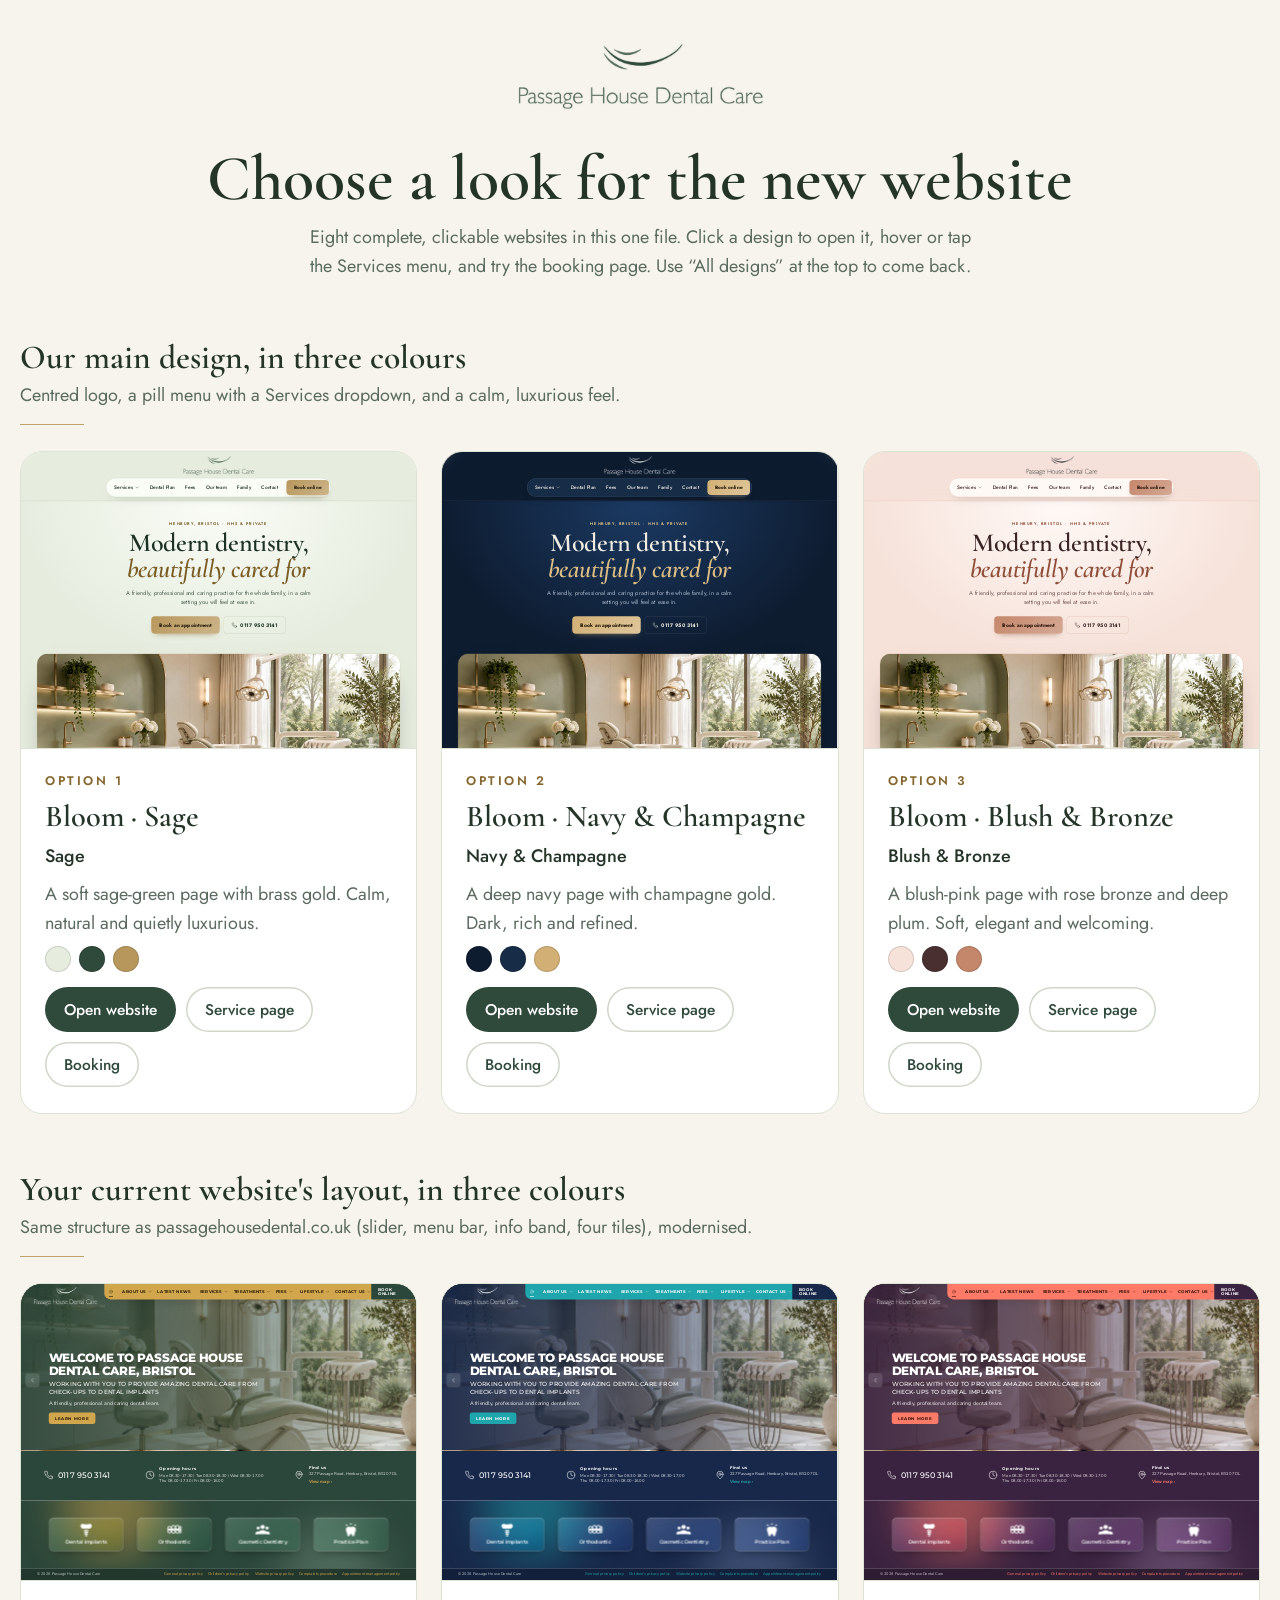
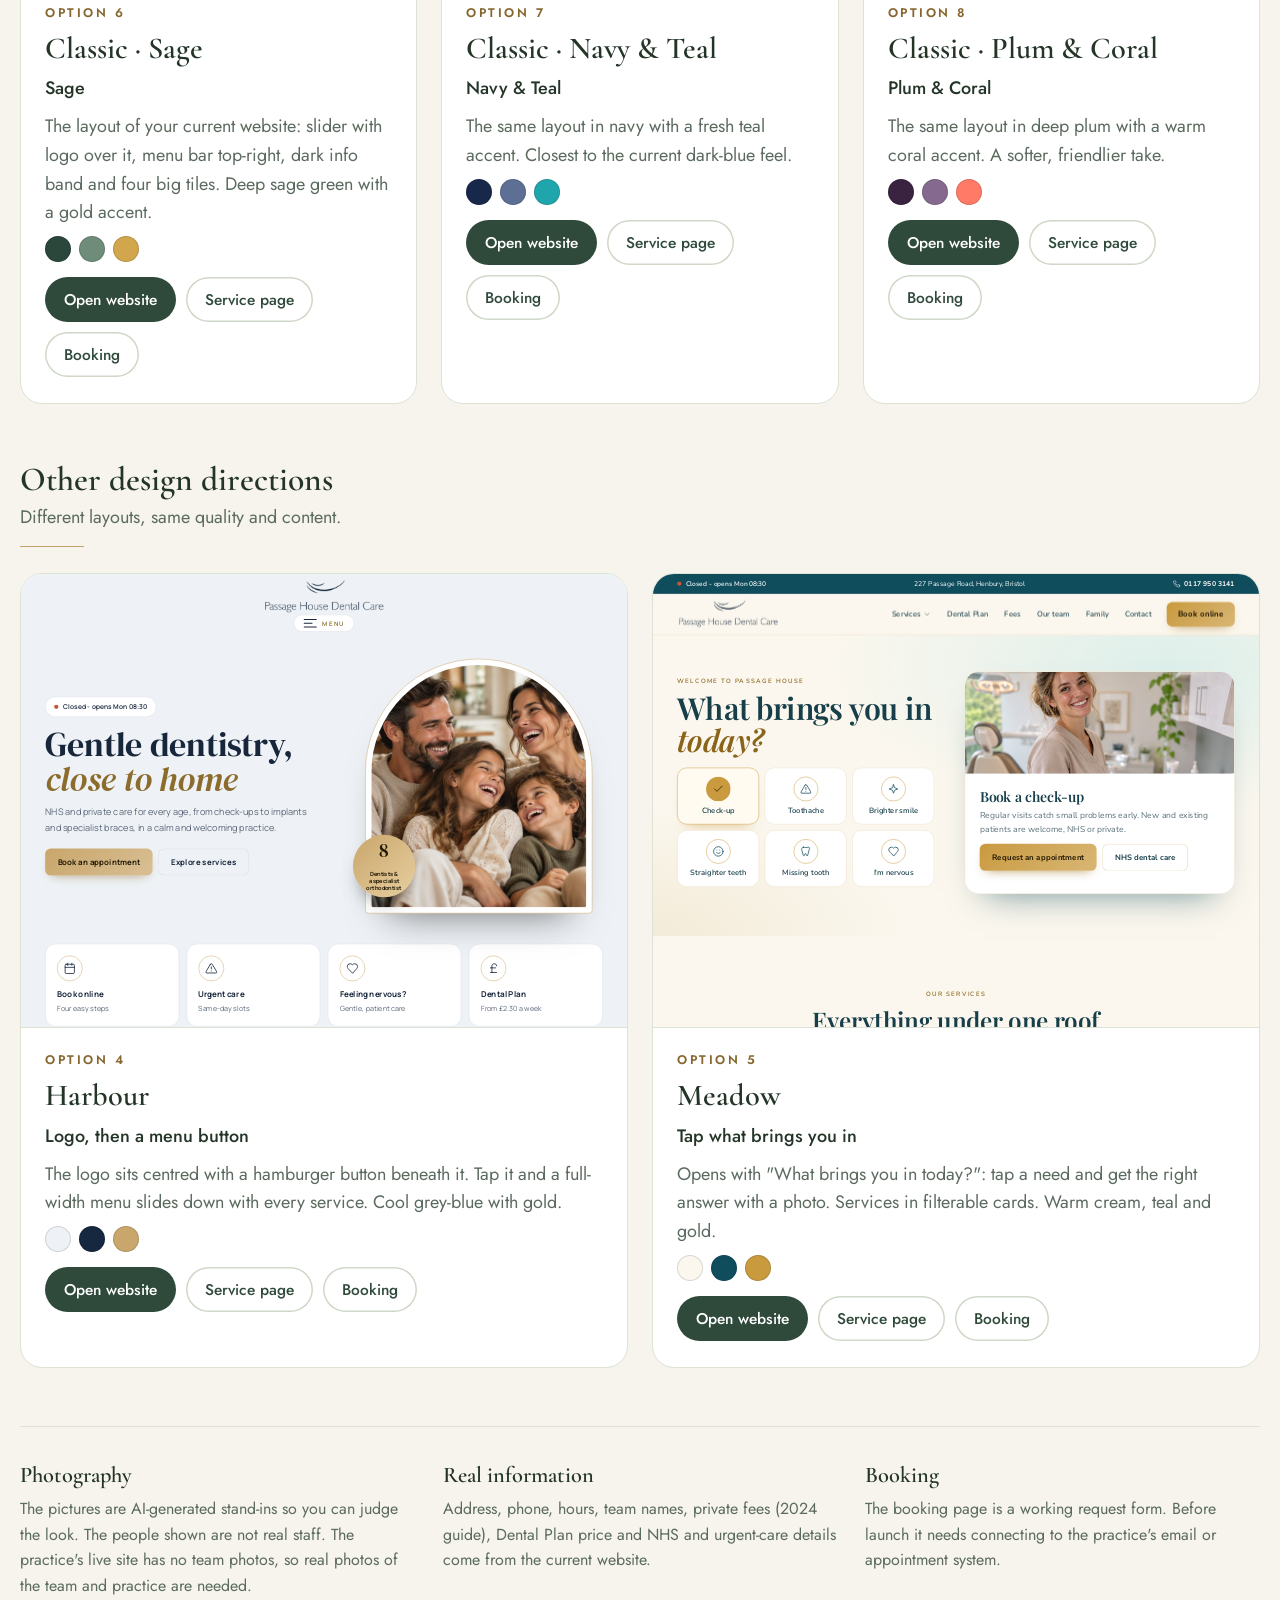
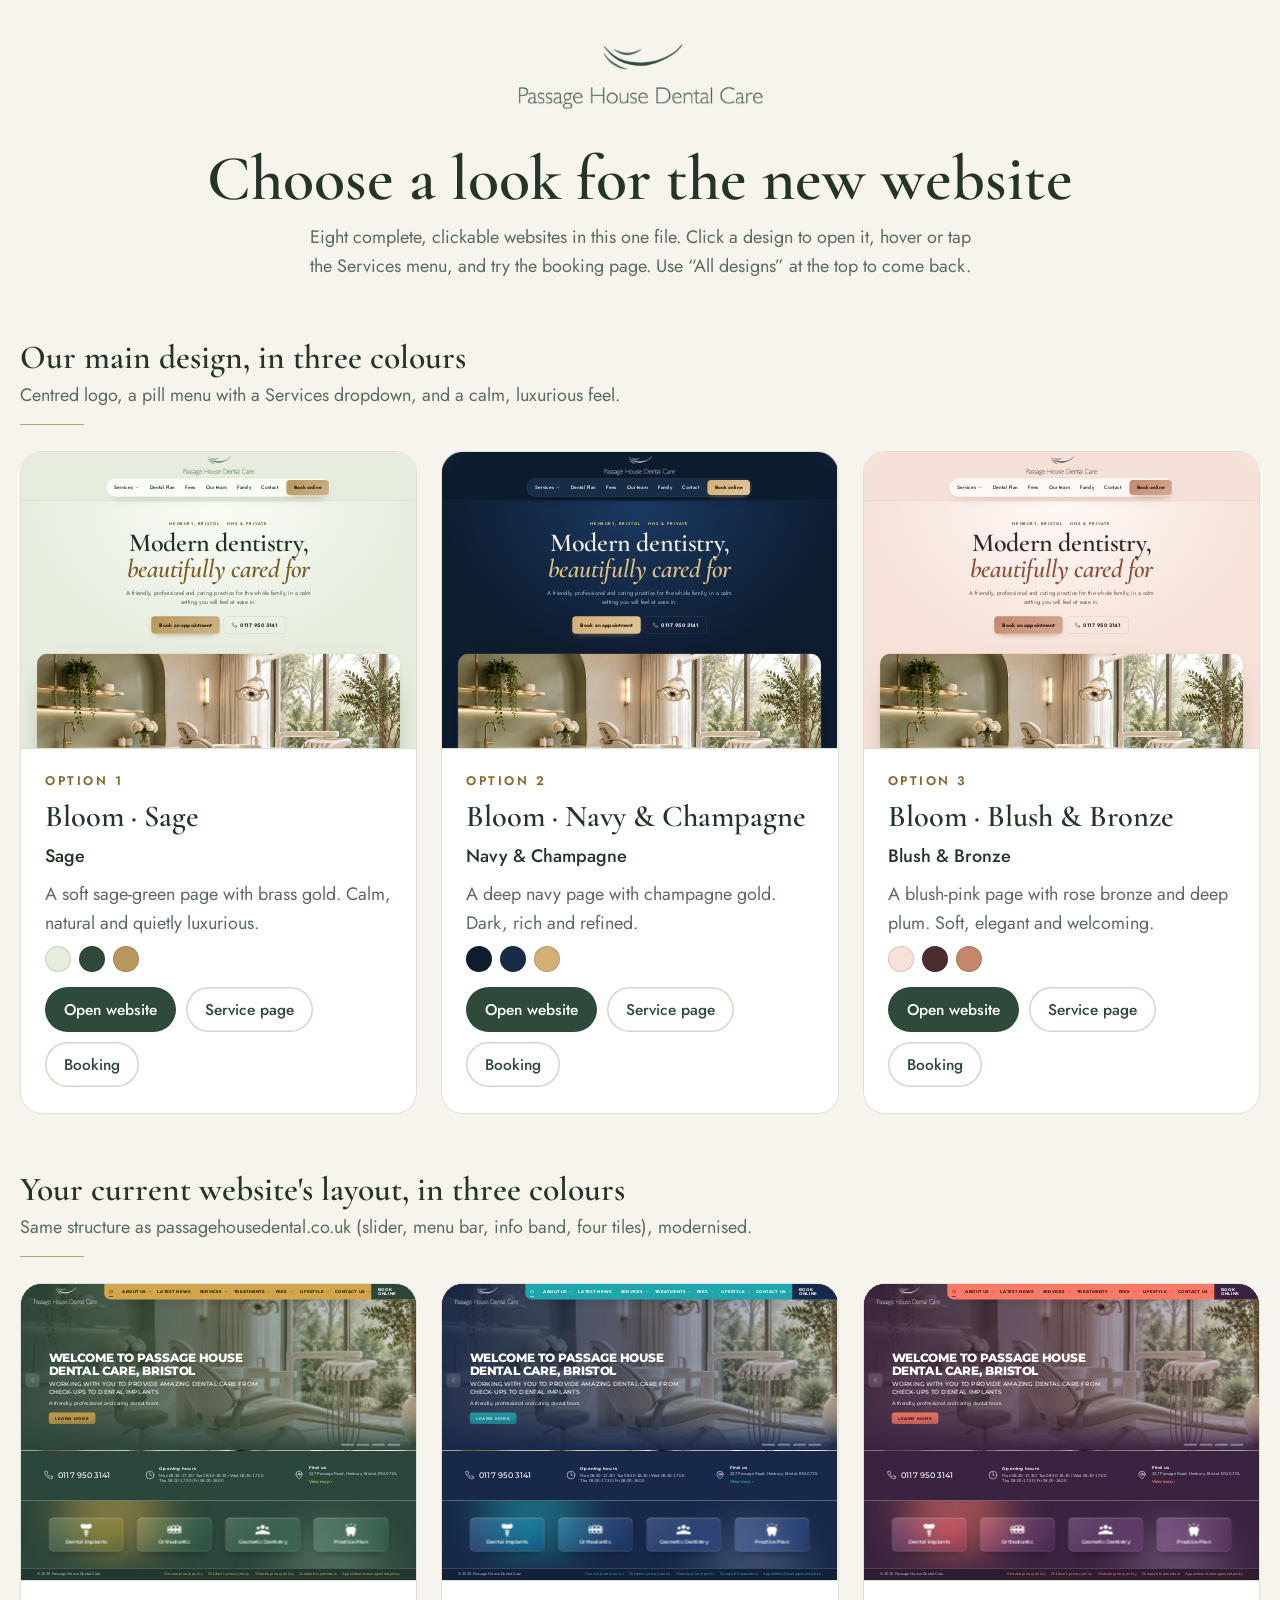
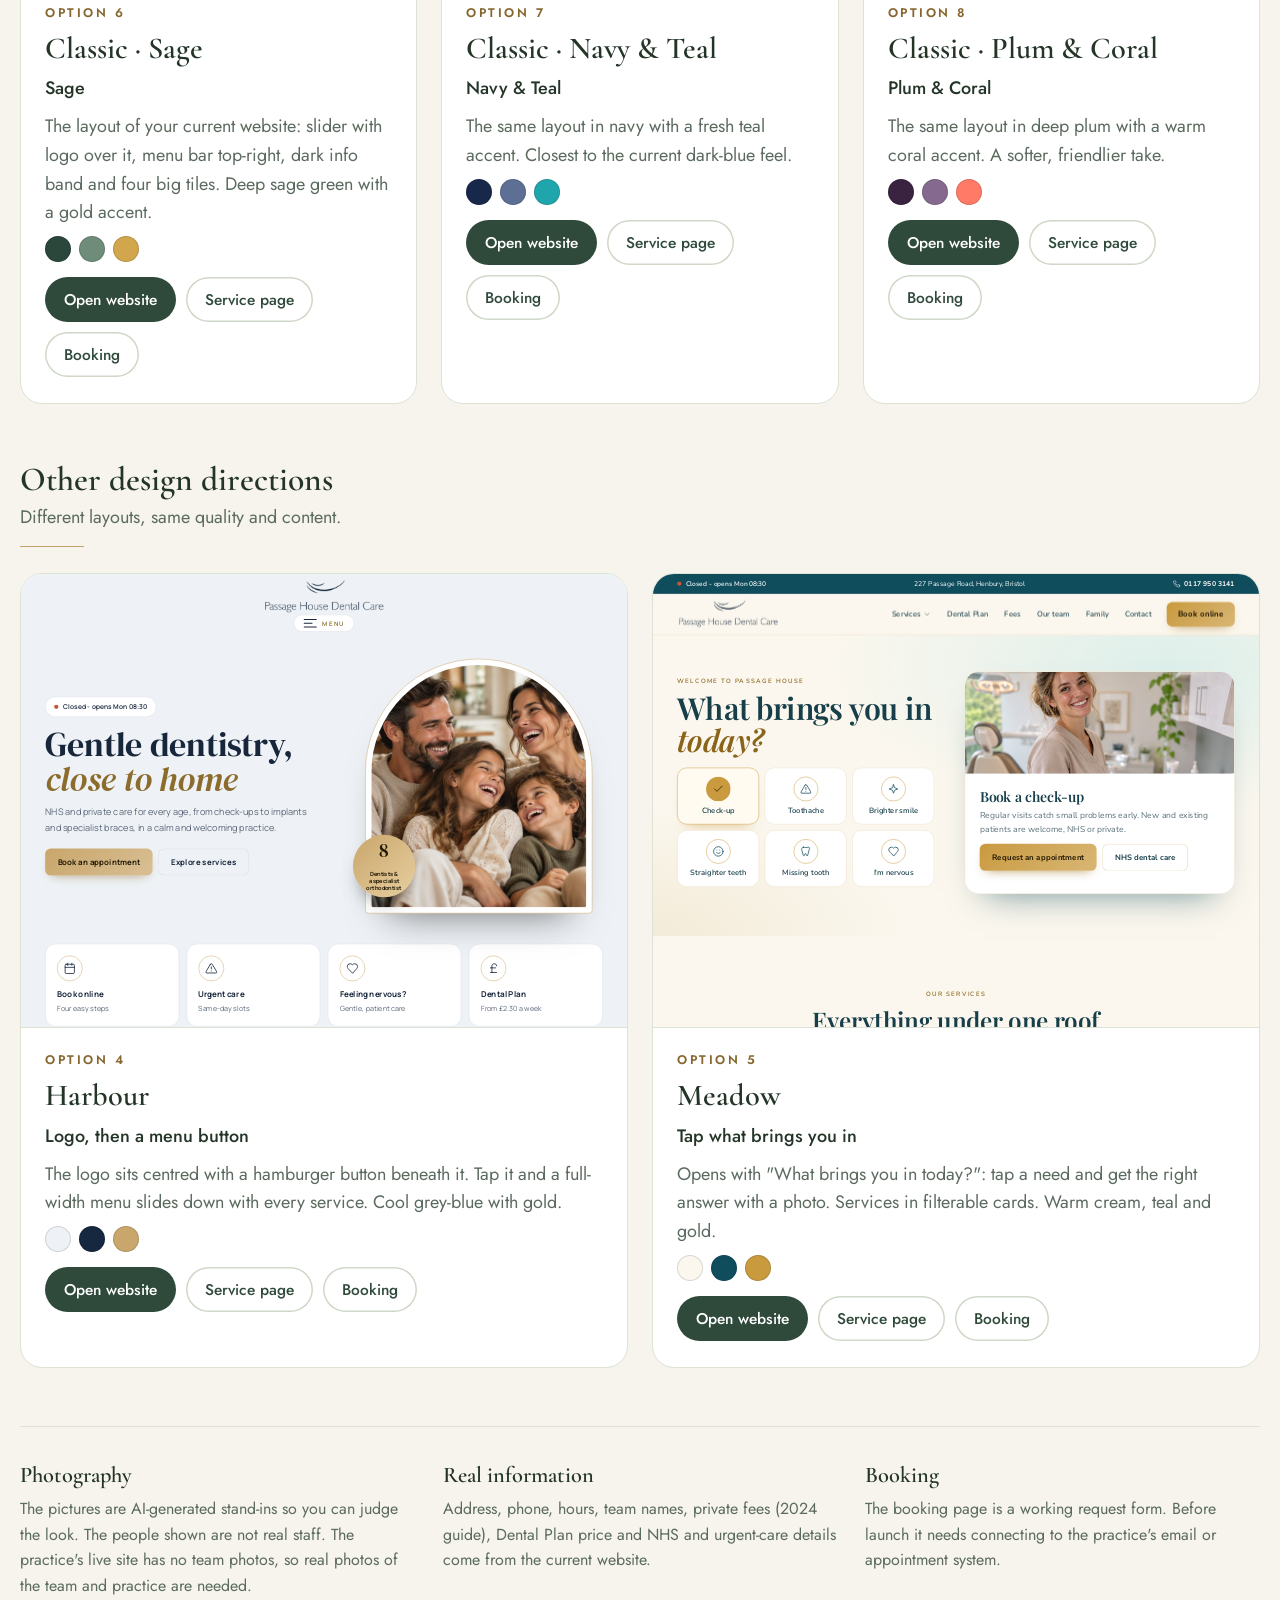
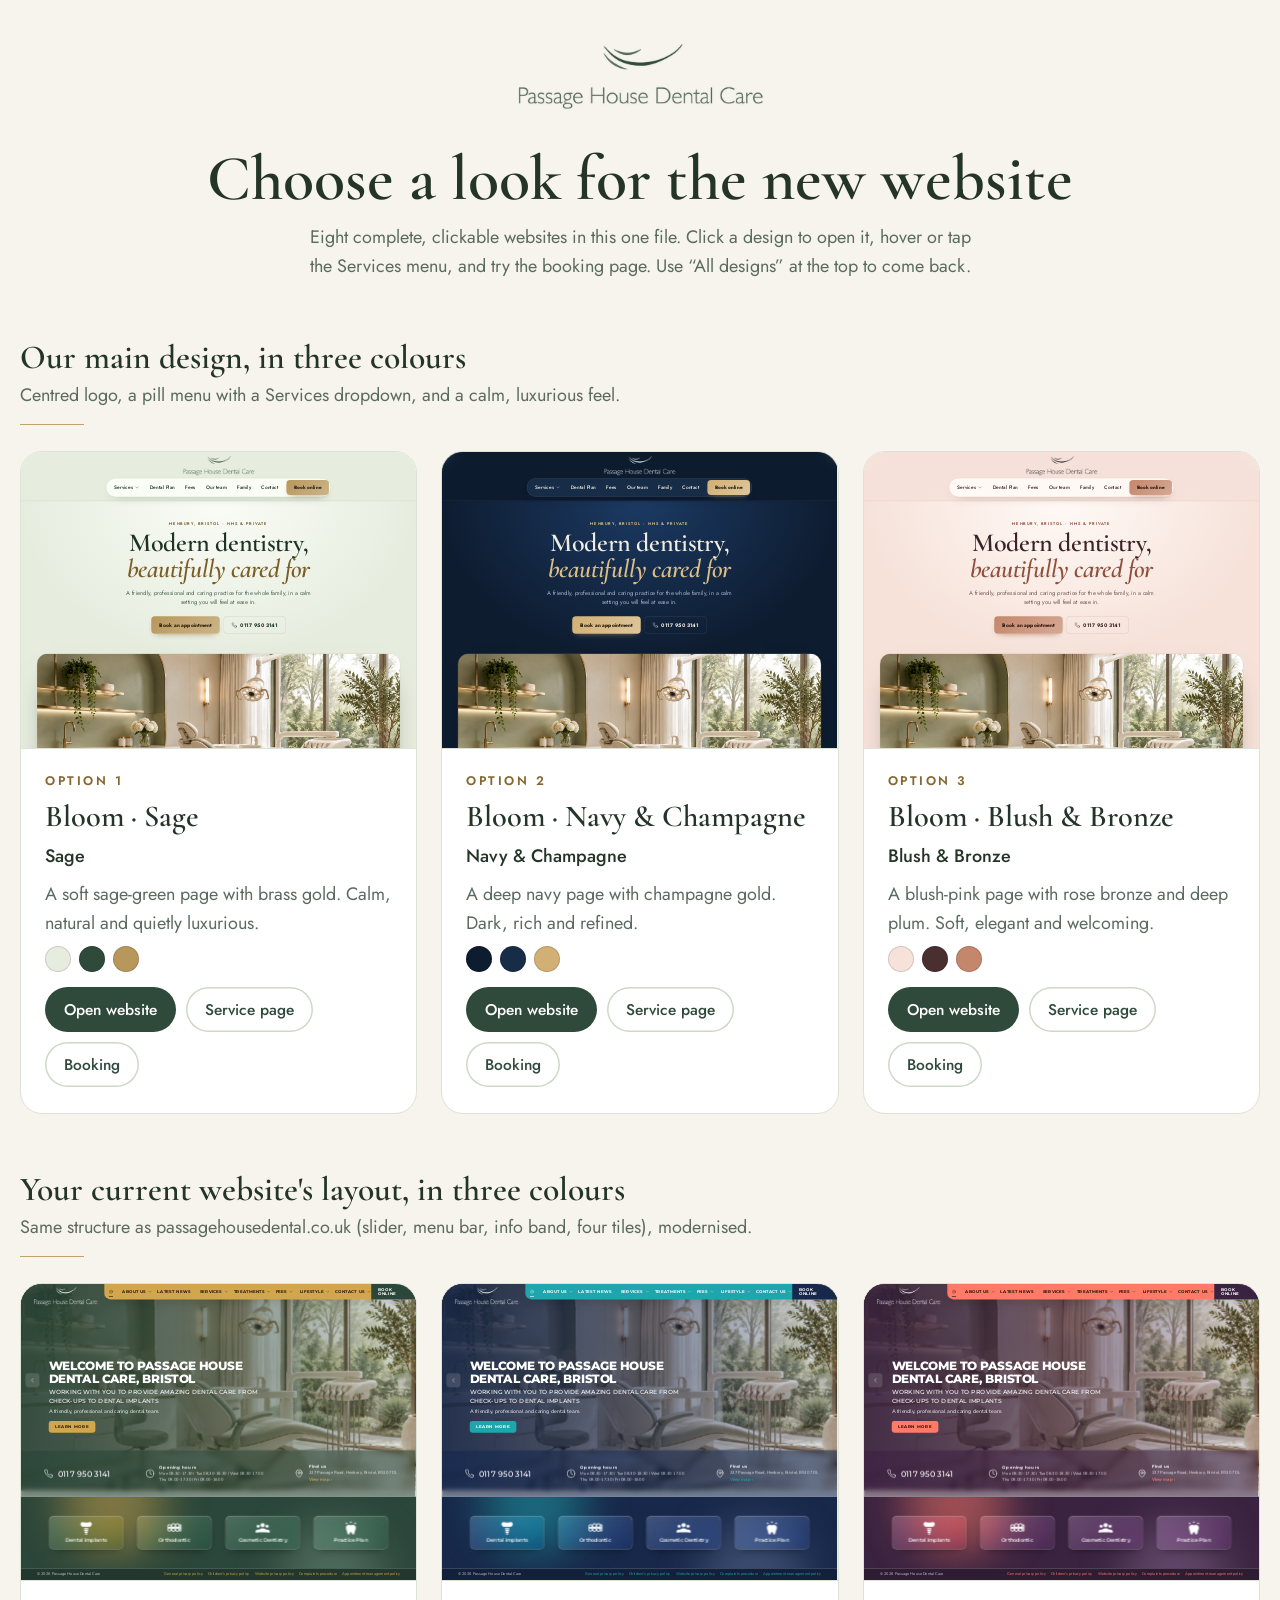
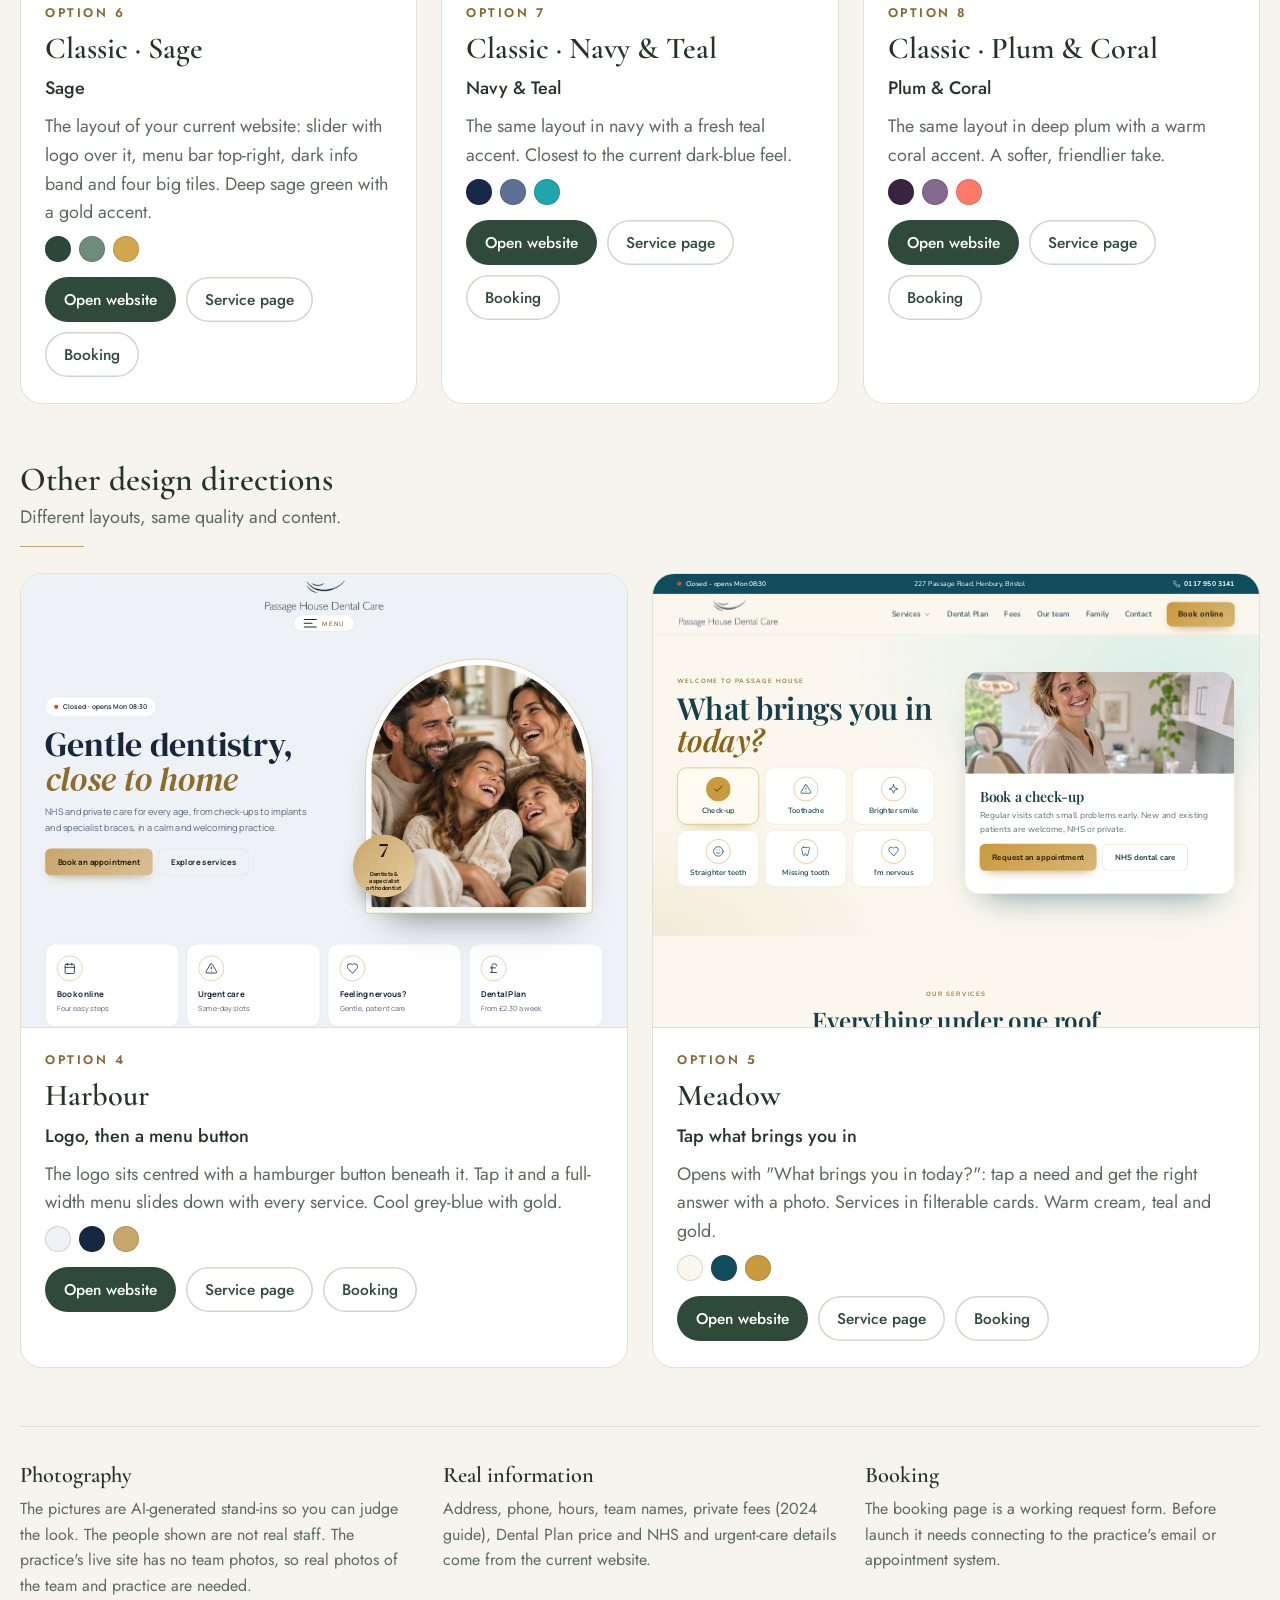
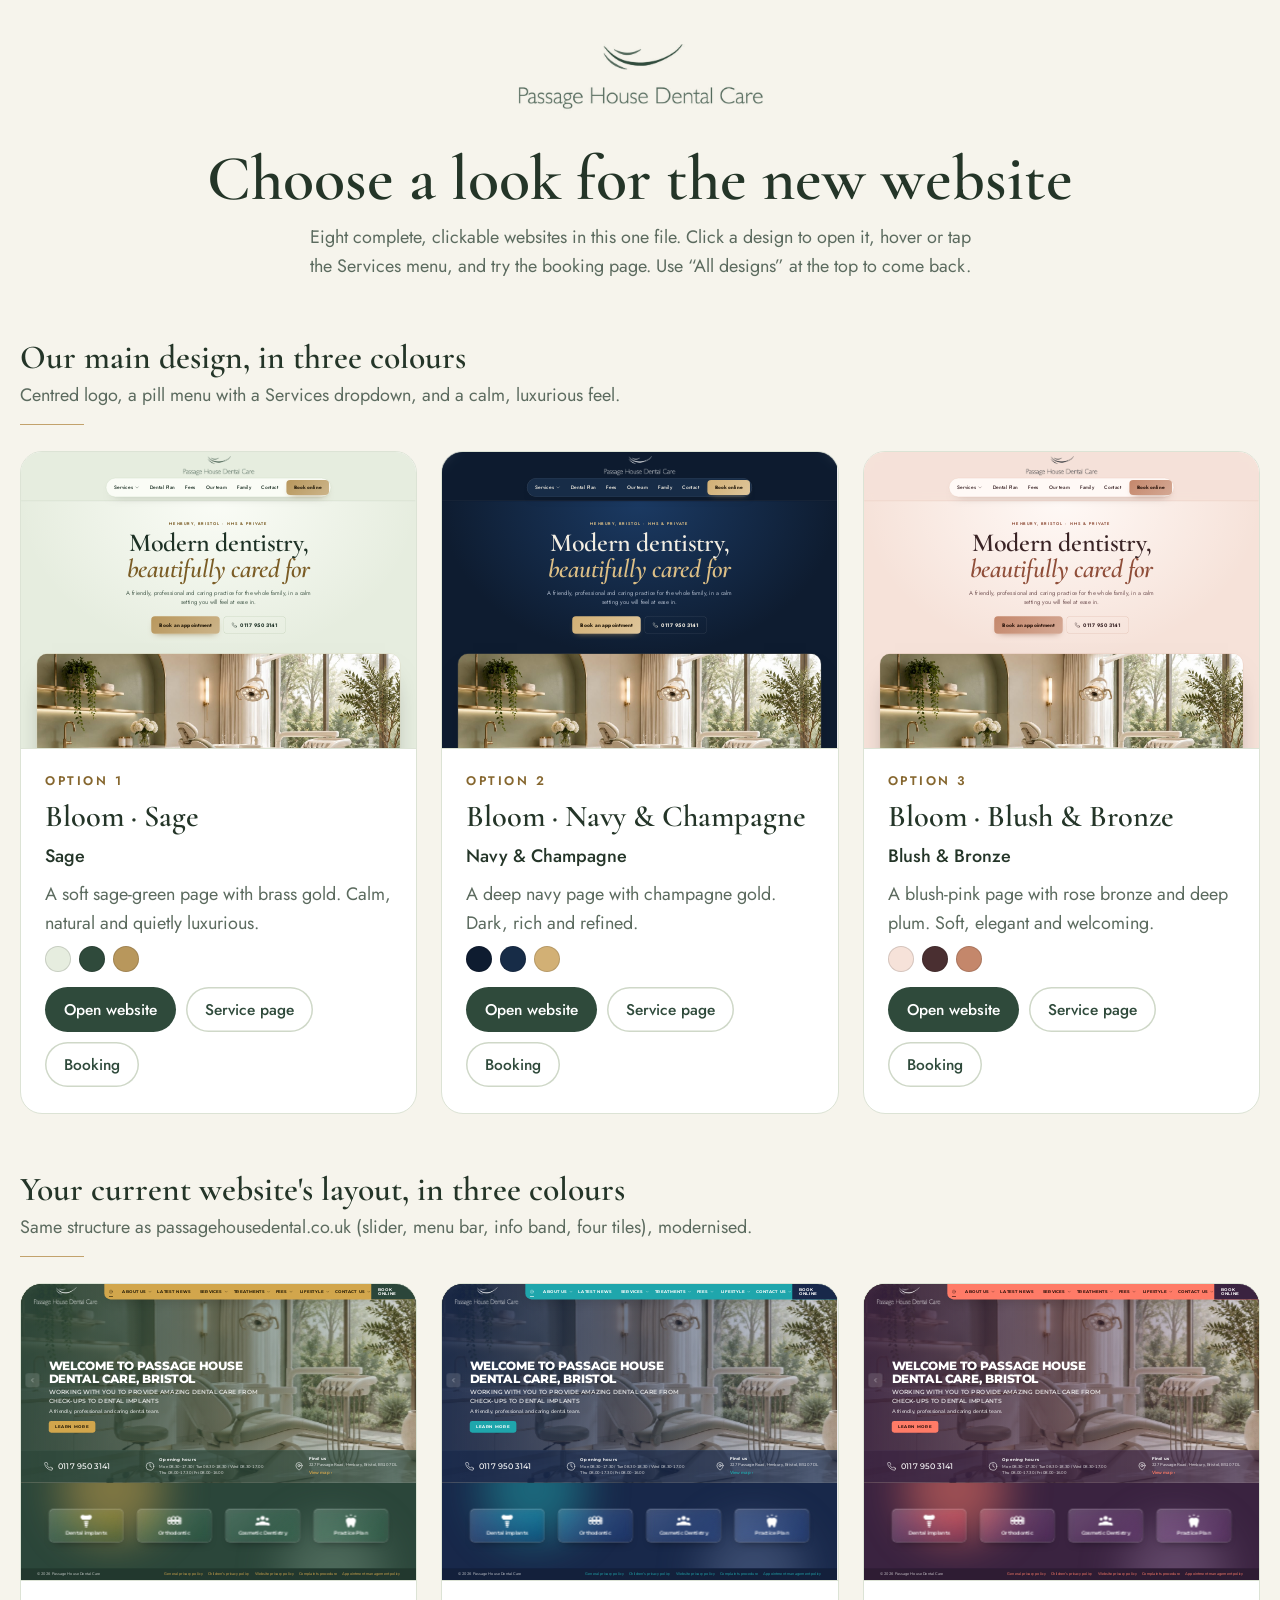
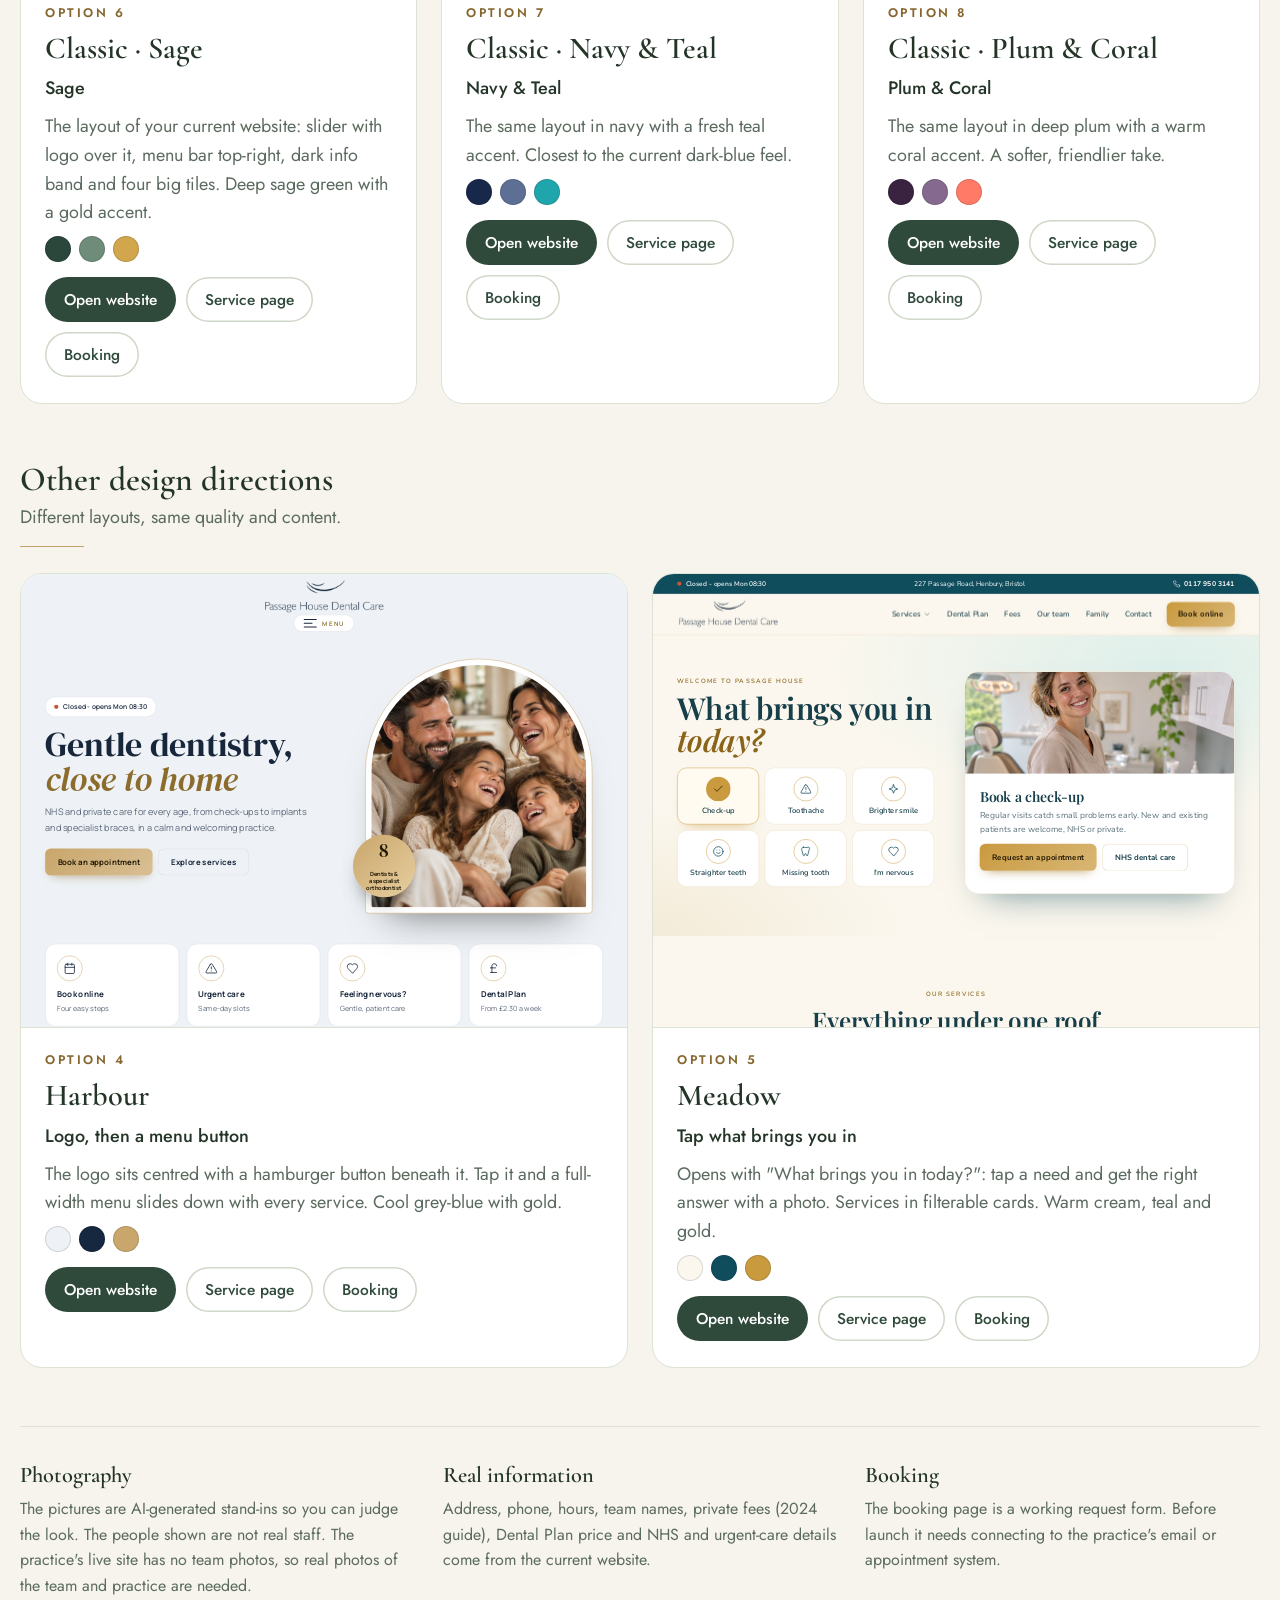
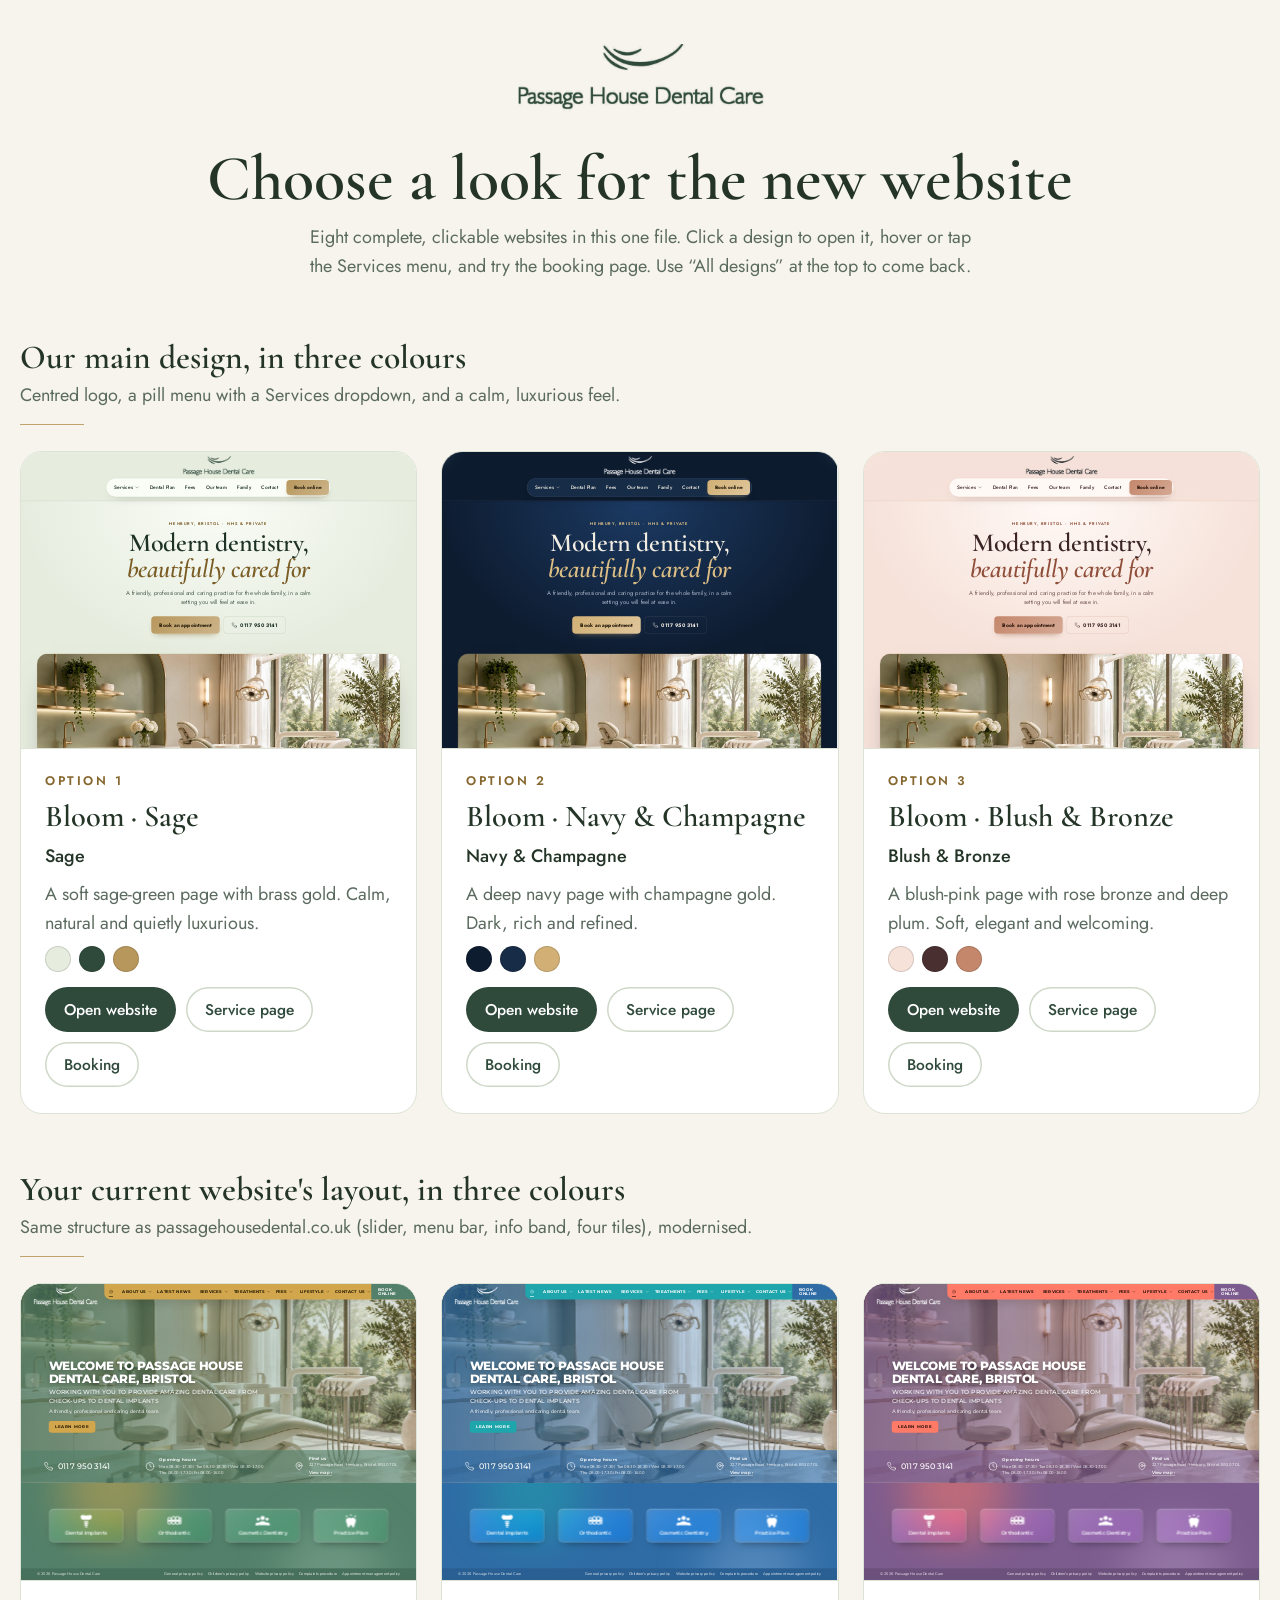
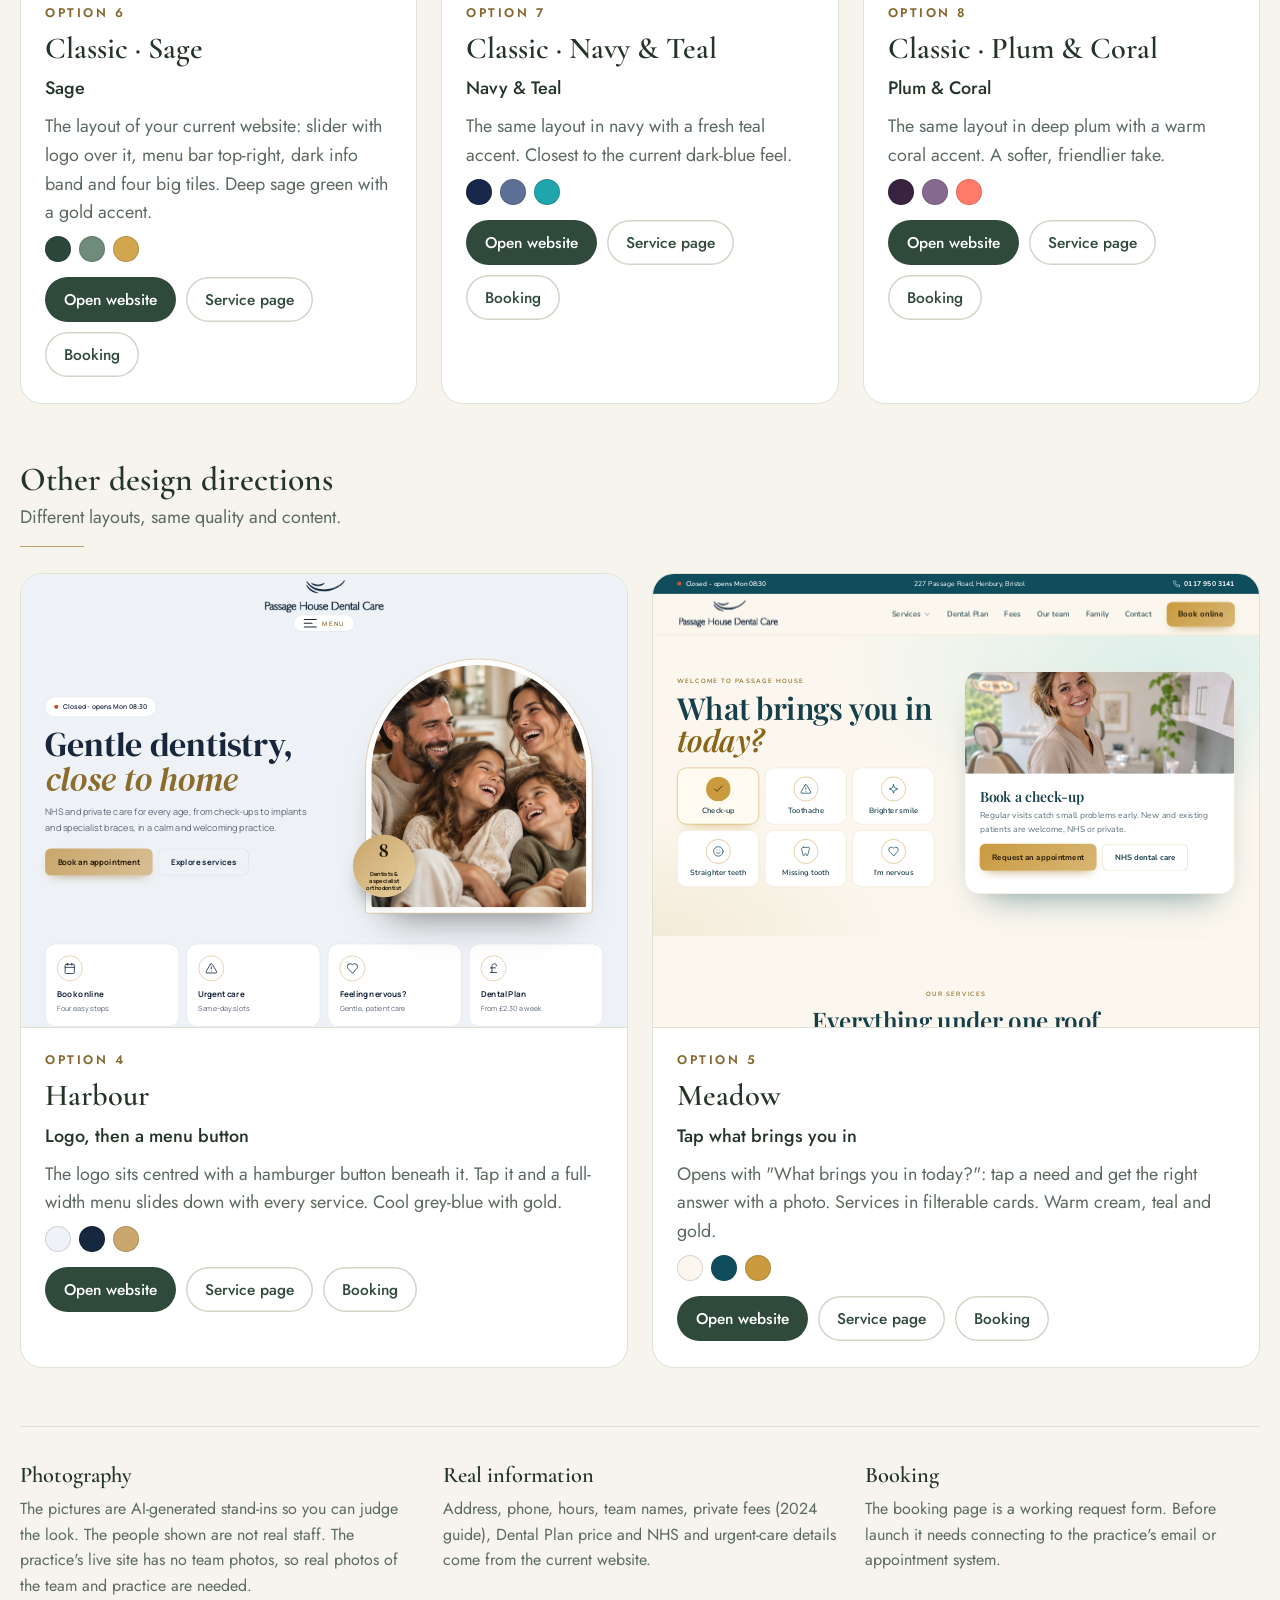
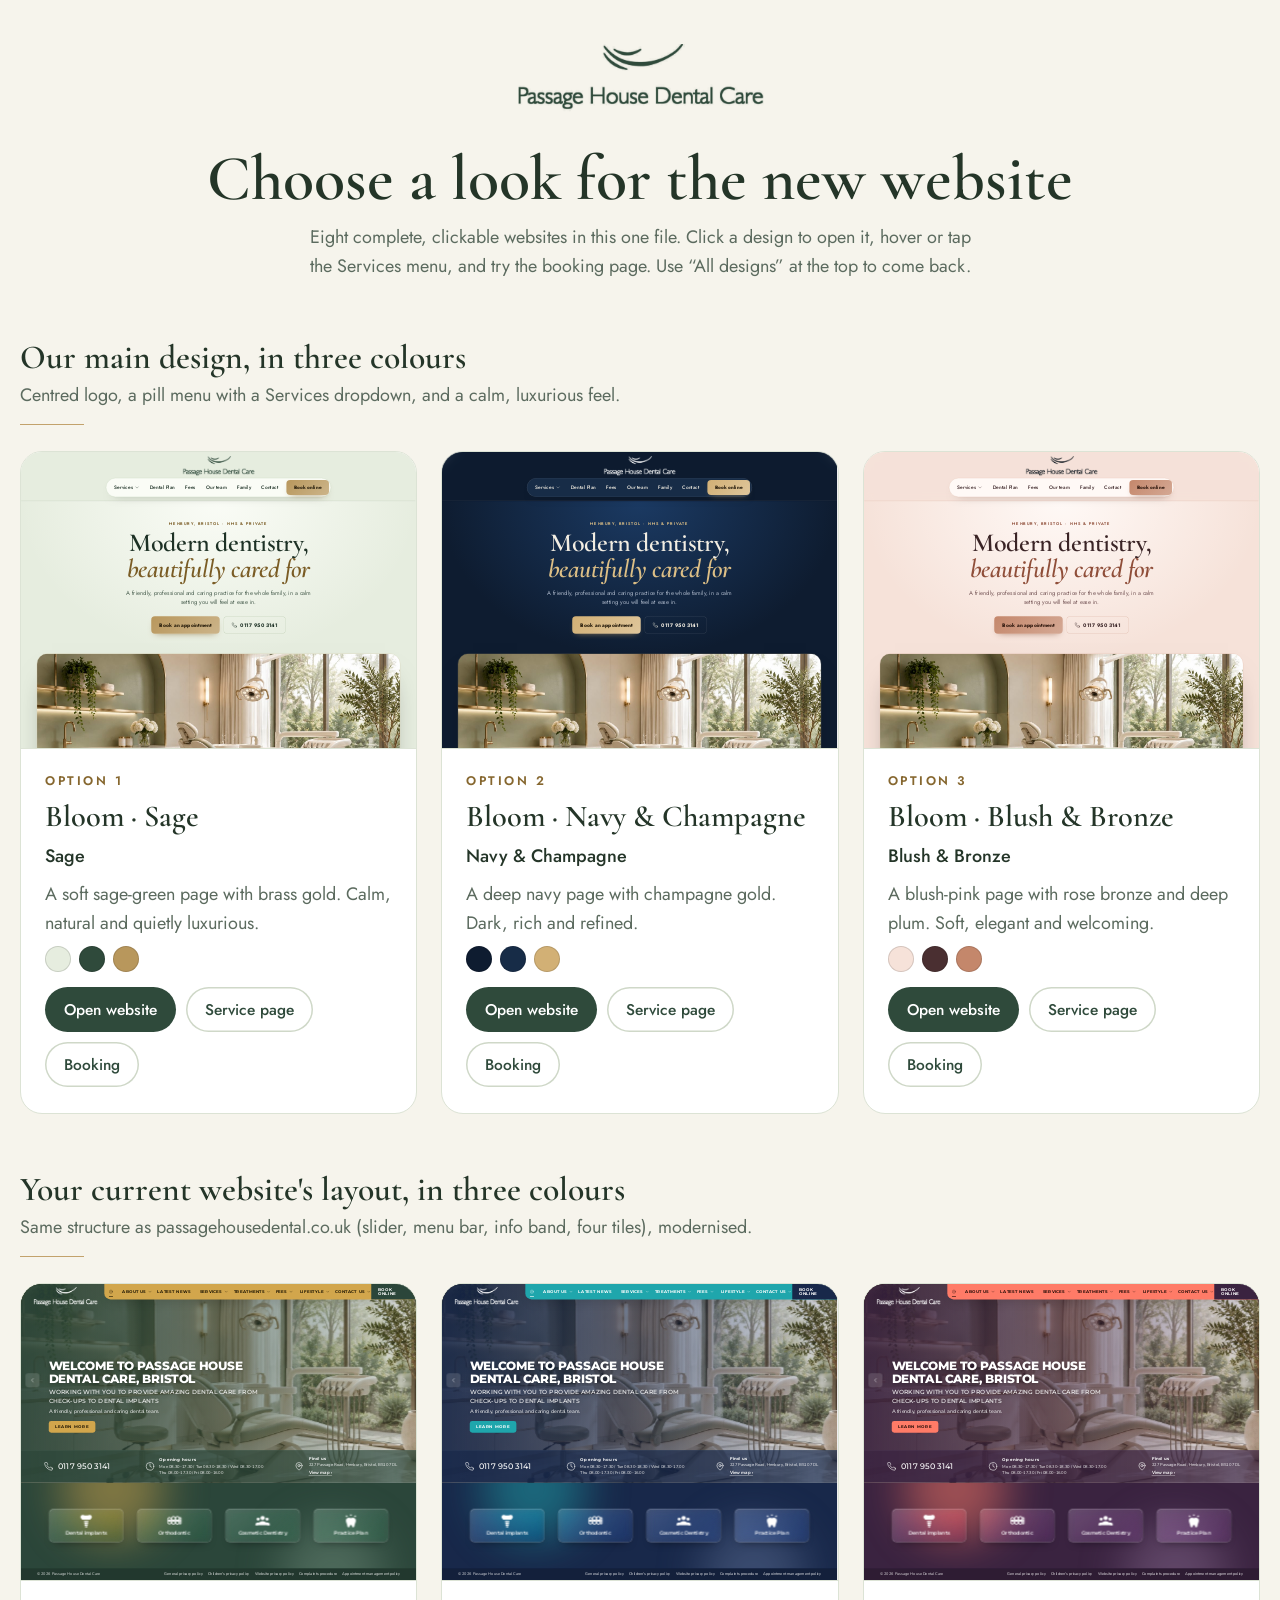
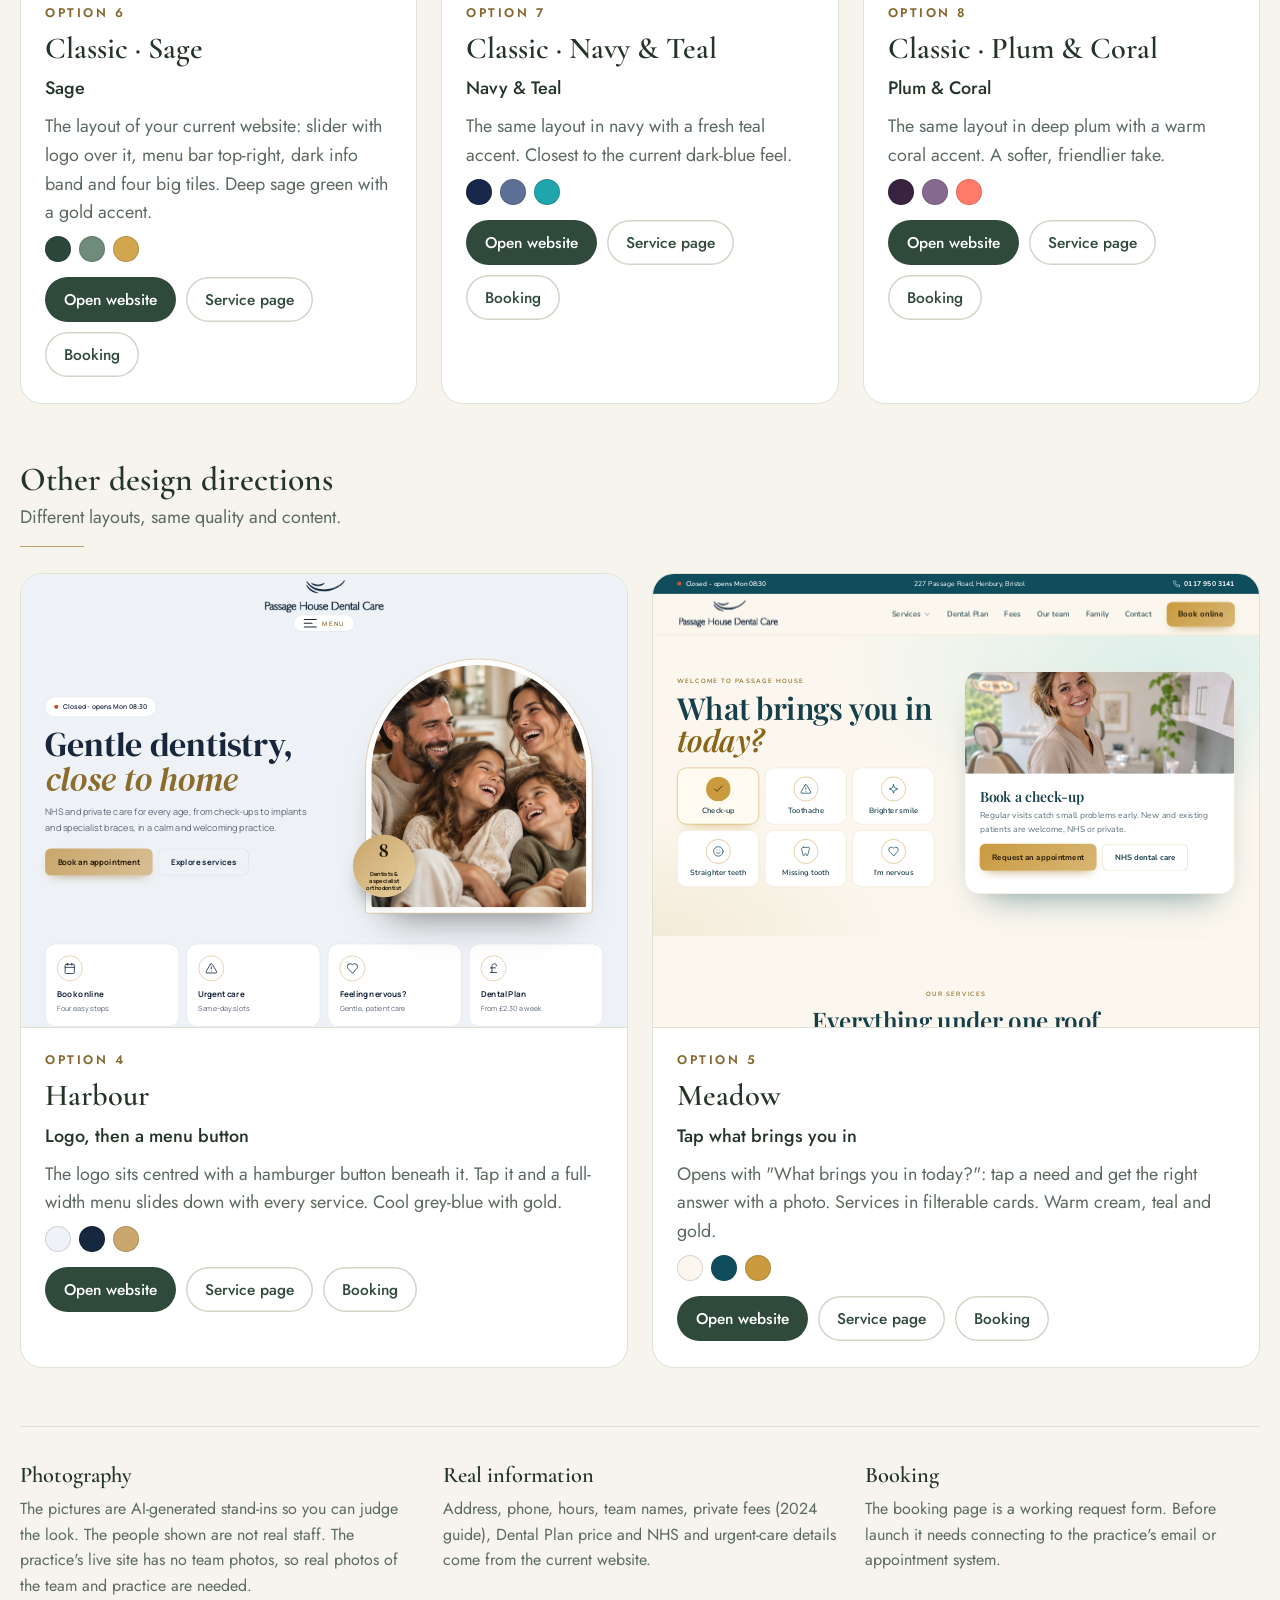
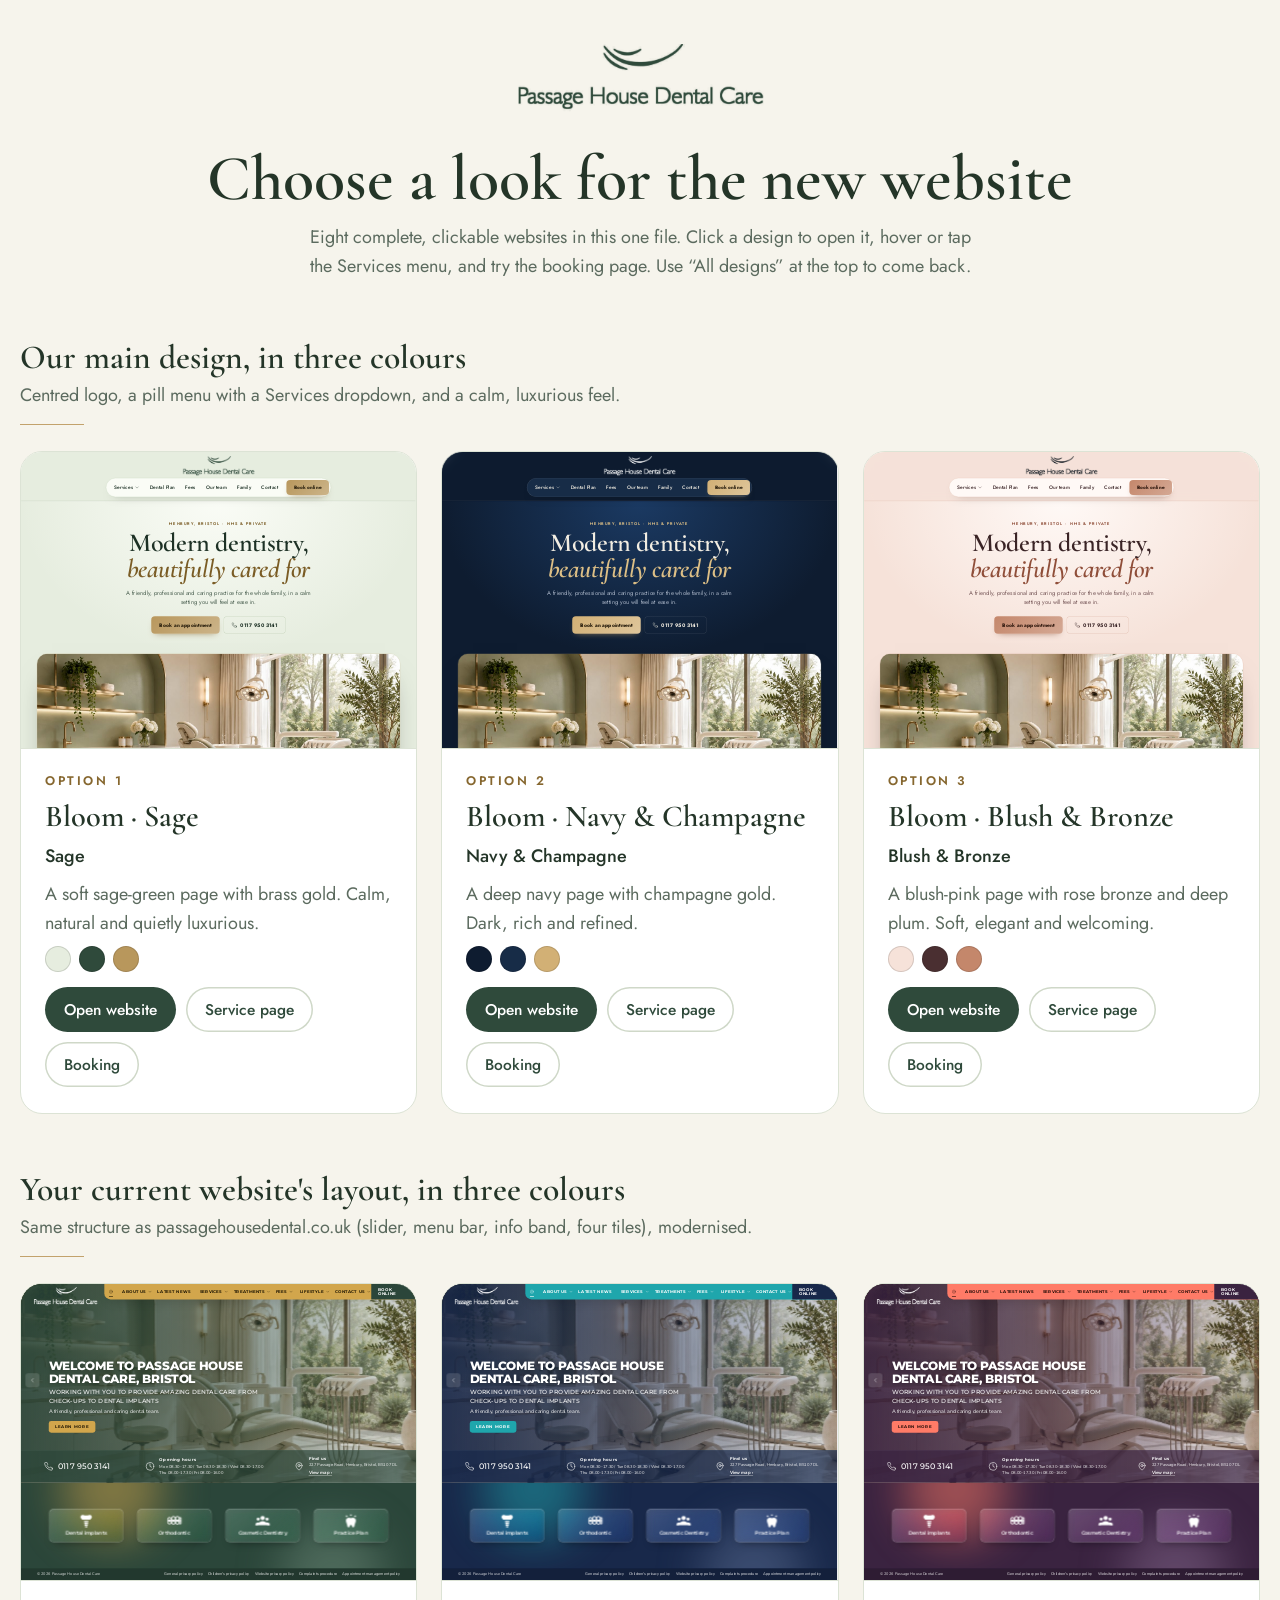
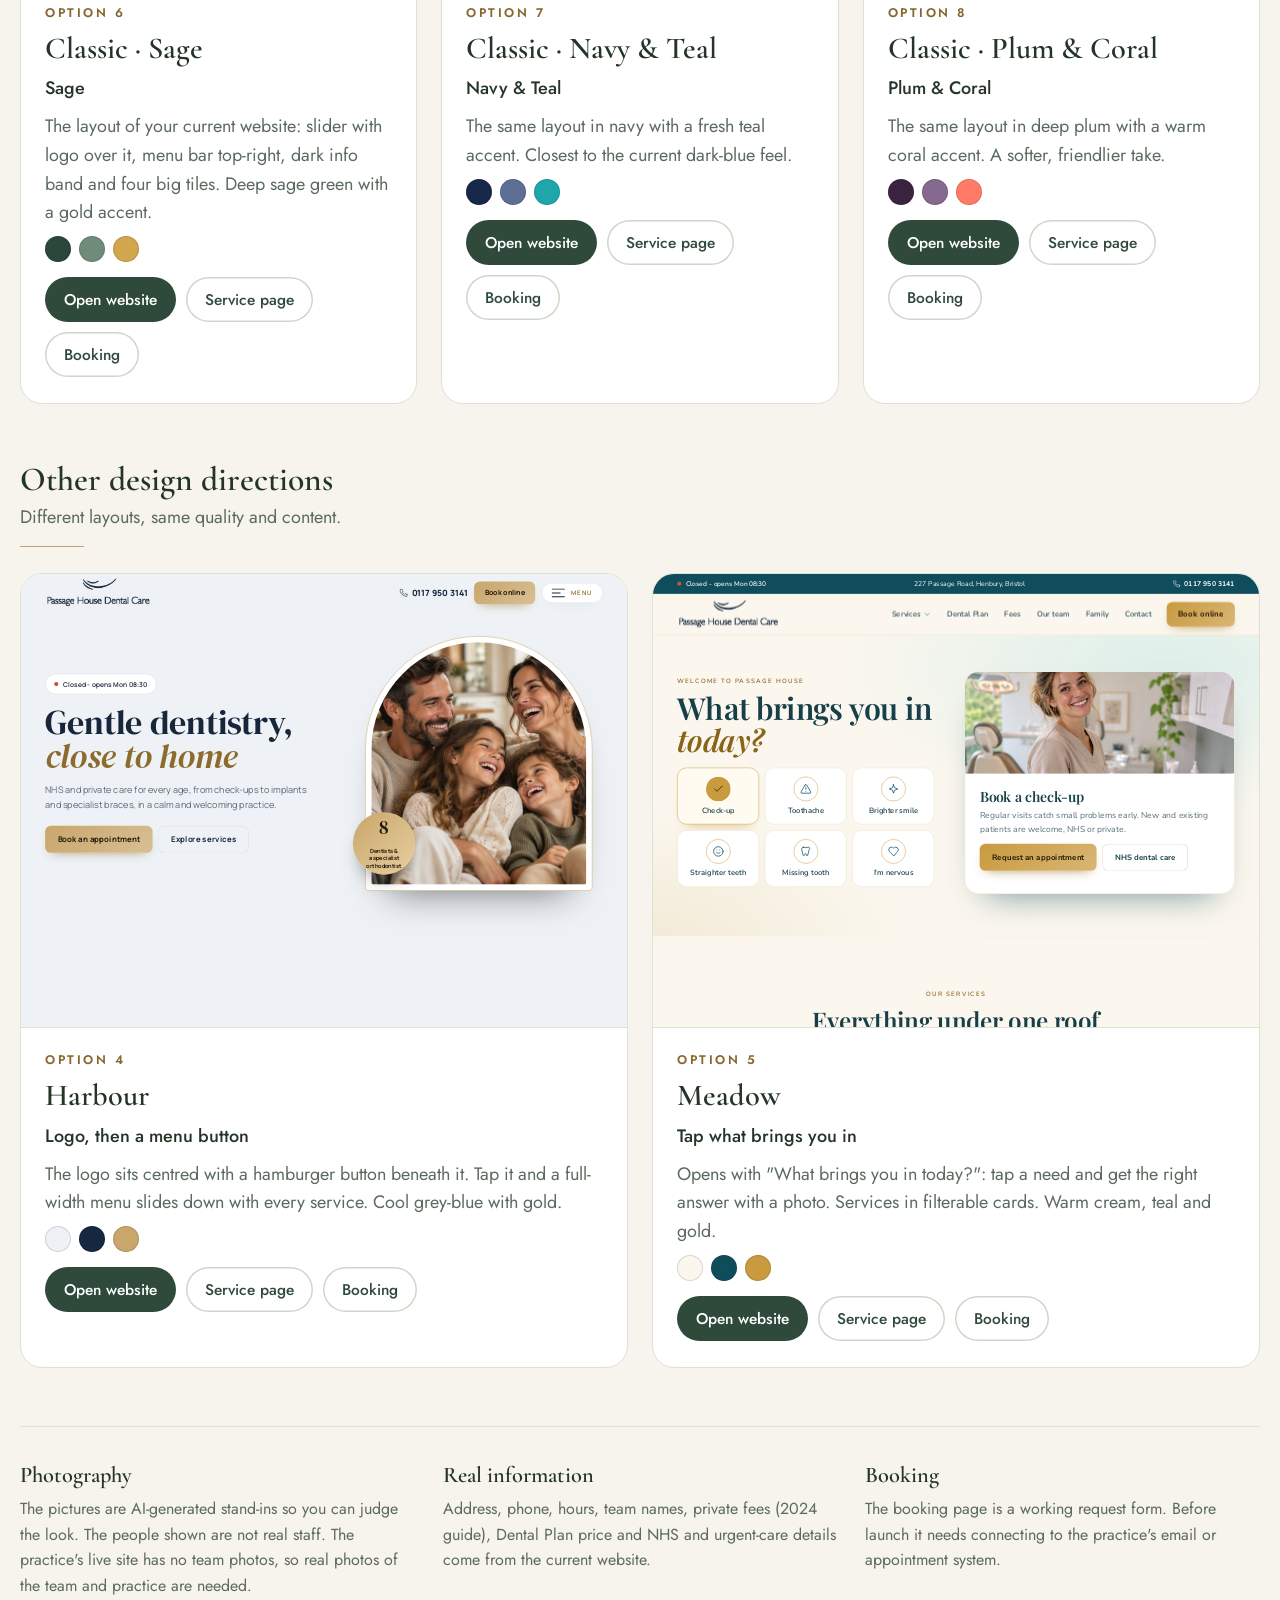
